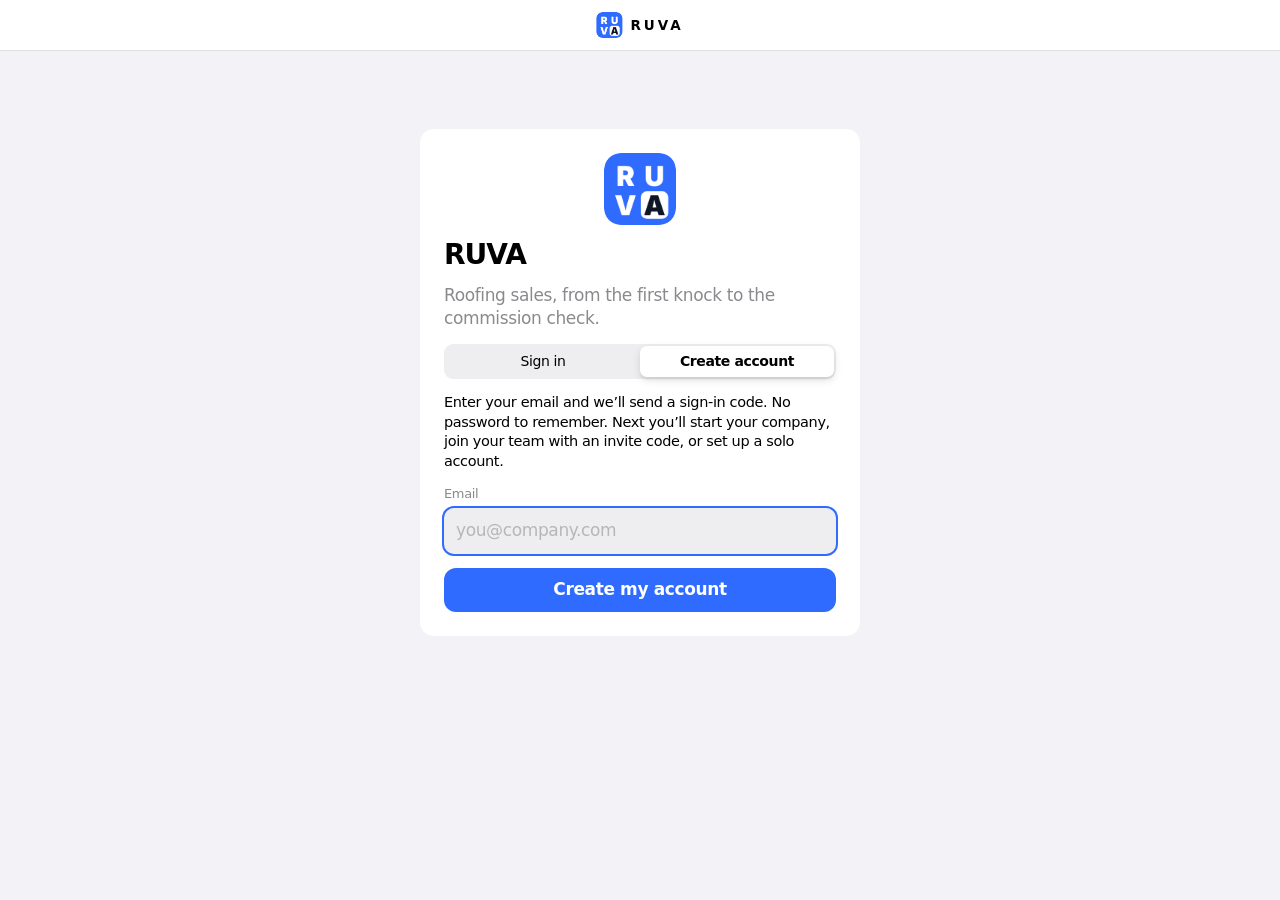
==== index.html @ 7a7e4ba6 "Leads: fade other letters (built from ruva db255f3) Co-Authored-By: Claude Opus 5.5 <noreply@anthrop" ====
<!doctype html>
<html lang="en">
<head>
<meta charset="utf-8">
<meta name="viewport" content="width=device-width,initial-scale=1,viewport-fit=cover">
<title>RUVA</title>
<meta name="theme-color" content="#FFFFFF" media="(prefers-color-scheme: light)">
<meta name="theme-color" content="#141922" media="(prefers-color-scheme: dark)">
<meta name="apple-mobile-web-app-capable" content="yes">
<meta name="mobile-web-app-capable" content="yes">
<meta name="apple-mobile-web-app-status-bar-style" content="black-translucent">
<meta name="apple-mobile-web-app-title" content="RUVA">
<script>if(navigator.standalone||matchMedia('(display-mode: standalone)').matches)document.documentElement.setAttribute('data-standalone','')</script>
<link rel="manifest" href="manifest.webmanifest">
<link rel="apple-touch-icon" href="[data-uri]">
<link rel="icon" type="image/png" href="[data-uri]">
<style>/* required styles */

.leaflet-pane,
.leaflet-tile,
.leaflet-marker-icon,
.leaflet-marker-shadow,
.leaflet-tile-container,
.leaflet-pane > svg,
.leaflet-pane > canvas,
.leaflet-zoom-box,
.leaflet-image-layer,
.leaflet-layer {
	position: absolute;
	left: 0;
	top: 0;
	}
.leaflet-container {
	overflow: hidden;
	}
.leaflet-tile,
.leaflet-marker-icon,
.leaflet-marker-shadow {
	-webkit-user-select: none;
	   -moz-user-select: none;
	        user-select: none;
	  -webkit-user-drag: none;
	}
/* Prevents IE11 from highlighting tiles in blue */
.leaflet-tile::selection {
	background: transparent;
}
/* Safari renders non-retina tile on retina better with this, but Chrome is worse */
.leaflet-safari .leaflet-tile {
	image-rendering: -webkit-optimize-contrast;
	}
/* hack that prevents hw layers "stretching" when loading new tiles */
.leaflet-safari .leaflet-tile-container {
	width: 1600px;
	height: 1600px;
	-webkit-transform-origin: 0 0;
	}
.leaflet-marker-icon,
.leaflet-marker-shadow {
	display: block;
	}
/* .leaflet-container svg: reset svg max-width decleration shipped in Joomla! (joomla.org) 3.x */
/* .leaflet-container img: map is broken in FF if you have max-width: 100% on tiles */
.leaflet-container .leaflet-overlay-pane svg {
	max-width: none !important;
	max-height: none !important;
	}
.leaflet-container .leaflet-marker-pane img,
.leaflet-container .leaflet-shadow-pane img,
.leaflet-container .leaflet-tile-pane img,
.leaflet-container img.leaflet-image-layer,
.leaflet-container .leaflet-tile {
	max-width: none !important;
	max-height: none !important;
	width: auto;
	padding: 0;
	}

.leaflet-container img.leaflet-tile {
	/* See: https://bugs.chromium.org/p/chromium/issues/detail?id=600120 */
	mix-blend-mode: plus-lighter;
}

.leaflet-container.leaflet-touch-zoom {
	-ms-touch-action: pan-x pan-y;
	touch-action: pan-x pan-y;
	}
.leaflet-container.leaflet-touch-drag {
	-ms-touch-action: pinch-zoom;
	/* Fallback for FF which doesn't support pinch-zoom */
	touch-action: none;
	touch-action: pinch-zoom;
}
.leaflet-container.leaflet-touch-drag.leaflet-touch-zoom {
	-ms-touch-action: none;
	touch-action: none;
}
.leaflet-container {
	-webkit-tap-highlight-color: transparent;
}
.leaflet-container a {
	-webkit-tap-highlight-color: rgba(51, 181, 229, 0.4);
}
.leaflet-tile {
	filter: inherit;
	visibility: hidden;
	}
.leaflet-tile-loaded {
	visibility: inherit;
	}
.leaflet-zoom-box {
	width: 0;
	height: 0;
	-moz-box-sizing: border-box;
	     box-sizing: border-box;
	z-index: 800;
	}
/* workaround for https://bugzilla.mozilla.org/show_bug.cgi?id=888319 */
.leaflet-overlay-pane svg {
	-moz-user-select: none;
	}

.leaflet-pane         { z-index: 400; }

.leaflet-tile-pane    { z-index: 200; }
.leaflet-overlay-pane { z-index: 400; }
.leaflet-shadow-pane  { z-index: 500; }
.leaflet-marker-pane  { z-index: 600; }
.leaflet-tooltip-pane   { z-index: 650; }
.leaflet-popup-pane   { z-index: 700; }

.leaflet-map-pane canvas { z-index: 100; }
.leaflet-map-pane svg    { z-index: 200; }

.leaflet-vml-shape {
	width: 1px;
	height: 1px;
	}
.lvml {
	behavior: url(#default#VML);
	display: inline-block;
	position: absolute;
	}


/* control positioning */

.leaflet-control {
	position: relative;
	z-index: 800;
	pointer-events: visiblePainted; /* IE 9-10 doesn't have auto */
	pointer-events: auto;
	}
.leaflet-top,
.leaflet-bottom {
	position: absolute;
	z-index: 1000;
	pointer-events: none;
	}
.leaflet-top {
	top: 0;
	}
.leaflet-right {
	right: 0;
	}
.leaflet-bottom {
	bottom: 0;
	}
.leaflet-left {
	left: 0;
	}
.leaflet-control {
	float: left;
	clear: both;
	}
.leaflet-right .leaflet-control {
	float: right;
	}
.leaflet-top .leaflet-control {
	margin-top: 10px;
	}
.leaflet-bottom .leaflet-control {
	margin-bottom: 10px;
	}
.leaflet-left .leaflet-control {
	margin-left: 10px;
	}
.leaflet-right .leaflet-control {
	margin-right: 10px;
	}


/* zoom and fade animations */

.leaflet-fade-anim .leaflet-popup {
	opacity: 0;
	-webkit-transition: opacity 0.2s linear;
	   -moz-transition: opacity 0.2s linear;
	        transition: opacity 0.2s linear;
	}
.leaflet-fade-anim .leaflet-map-pane .leaflet-popup {
	opacity: 1;
	}
.leaflet-zoom-animated {
	-webkit-transform-origin: 0 0;
	    -ms-transform-origin: 0 0;
	        transform-origin: 0 0;
	}
svg.leaflet-zoom-animated {
	will-change: transform;
}

.leaflet-zoom-anim .leaflet-zoom-animated {
	-webkit-transition: -webkit-transform 0.25s cubic-bezier(0,0,0.25,1);
	   -moz-transition:    -moz-transform 0.25s cubic-bezier(0,0,0.25,1);
	        transition:         transform 0.25s cubic-bezier(0,0,0.25,1);
	}
.leaflet-zoom-anim .leaflet-tile,
.leaflet-pan-anim .leaflet-tile {
	-webkit-transition: none;
	   -moz-transition: none;
	        transition: none;
	}

.leaflet-zoom-anim .leaflet-zoom-hide {
	visibility: hidden;
	}


/* cursors */

.leaflet-interactive {
	cursor: pointer;
	}
.leaflet-grab {
	cursor: -webkit-grab;
	cursor:    -moz-grab;
	cursor:         grab;
	}
.leaflet-crosshair,
.leaflet-crosshair .leaflet-interactive {
	cursor: crosshair;
	}
.leaflet-popup-pane,
.leaflet-control {
	cursor: auto;
	}
.leaflet-dragging .leaflet-grab,
.leaflet-dragging .leaflet-grab .leaflet-interactive,
.leaflet-dragging .leaflet-marker-draggable {
	cursor: move;
	cursor: -webkit-grabbing;
	cursor:    -moz-grabbing;
	cursor:         grabbing;
	}

/* marker & overlays interactivity */
.leaflet-marker-icon,
.leaflet-marker-shadow,
.leaflet-image-layer,
.leaflet-pane > svg path,
.leaflet-tile-container {
	pointer-events: none;
	}

.leaflet-marker-icon.leaflet-interactive,
.leaflet-image-layer.leaflet-interactive,
.leaflet-pane > svg path.leaflet-interactive,
svg.leaflet-image-layer.leaflet-interactive path {
	pointer-events: visiblePainted; /* IE 9-10 doesn't have auto */
	pointer-events: auto;
	}

/* visual tweaks */

.leaflet-container {
	background: #ddd;
	outline-offset: 1px;
	}
.leaflet-container a {
	color: #0078A8;
	}
.leaflet-zoom-box {
	border: 2px dotted #38f;
	background: rgba(255,255,255,0.5);
	}


/* general typography */
.leaflet-container {
	font-family: "Helvetica Neue", Arial, Helvetica, sans-serif;
	font-size: 12px;
	font-size: 0.75rem;
	line-height: 1.5;
	}


/* general toolbar styles */

.leaflet-bar {
	box-shadow: 0 1px 5px rgba(0,0,0,0.65);
	border-radius: 4px;
	}
.leaflet-bar a {
	background-color: #fff;
	border-bottom: 1px solid #ccc;
	width: 26px;
	height: 26px;
	line-height: 26px;
	display: block;
	text-align: center;
	text-decoration: none;
	color: black;
	}
.leaflet-bar a,
.leaflet-control-layers-toggle {
	background-position: 50% 50%;
	background-repeat: no-repeat;
	display: block;
	}
.leaflet-bar a:hover,
.leaflet-bar a:focus {
	background-color: #f4f4f4;
	}
.leaflet-bar a:first-child {
	border-top-left-radius: 4px;
	border-top-right-radius: 4px;
	}
.leaflet-bar a:last-child {
	border-bottom-left-radius: 4px;
	border-bottom-right-radius: 4px;
	border-bottom: none;
	}
.leaflet-bar a.leaflet-disabled {
	cursor: default;
	background-color: #f4f4f4;
	color: #bbb;
	}

.leaflet-touch .leaflet-bar a {
	width: 30px;
	height: 30px;
	line-height: 30px;
	}
.leaflet-touch .leaflet-bar a:first-child {
	border-top-left-radius: 2px;
	border-top-right-radius: 2px;
	}
.leaflet-touch .leaflet-bar a:last-child {
	border-bottom-left-radius: 2px;
	border-bottom-right-radius: 2px;
	}

/* zoom control */

.leaflet-control-zoom-in,
.leaflet-control-zoom-out {
	font: bold 18px 'Lucida Console', Monaco, monospace;
	text-indent: 1px;
	}

.leaflet-touch .leaflet-control-zoom-in, .leaflet-touch .leaflet-control-zoom-out  {
	font-size: 22px;
	}


/* layers control */

.leaflet-control-layers {
	box-shadow: 0 1px 5px rgba(0,0,0,0.4);
	background: #fff;
	border-radius: 5px;
	}
.leaflet-control-layers-toggle {
	background-image: url(images/layers.png);
	width: 36px;
	height: 36px;
	}
.leaflet-retina .leaflet-control-layers-toggle {
	background-image: url(images/layers-2x.png);
	background-size: 26px 26px;
	}
.leaflet-touch .leaflet-control-layers-toggle {
	width: 44px;
	height: 44px;
	}
.leaflet-control-layers .leaflet-control-layers-list,
.leaflet-control-layers-expanded .leaflet-control-layers-toggle {
	display: none;
	}
.leaflet-control-layers-expanded .leaflet-control-layers-list {
	display: block;
	position: relative;
	}
.leaflet-control-layers-expanded {
	padding: 6px 10px 6px 6px;
	color: #333;
	background: #fff;
	}
.leaflet-control-layers-scrollbar {
	overflow-y: scroll;
	overflow-x: hidden;
	padding-right: 5px;
	}
.leaflet-control-layers-selector {
	margin-top: 2px;
	position: relative;
	top: 1px;
	}
.leaflet-control-layers label {
	display: block;
	font-size: 13px;
	font-size: 1.08333em;
	}
.leaflet-control-layers-separator {
	height: 0;
	border-top: 1px solid #ddd;
	margin: 5px -10px 5px -6px;
	}

/* Default icon URLs */
.leaflet-default-icon-path { /* used only in path-guessing heuristic, see L.Icon.Default */
	background-image: url(images/marker-icon.png);
	}


/* attribution and scale controls */

.leaflet-container .leaflet-control-attribution {
	background: #fff;
	background: rgba(255, 255, 255, 0.8);
	margin: 0;
	}
.leaflet-control-attribution,
.leaflet-control-scale-line {
	padding: 0 5px;
	color: #333;
	line-height: 1.4;
	}
.leaflet-control-attribution a {
	text-decoration: none;
	}
.leaflet-control-attribution a:hover,
.leaflet-control-attribution a:focus {
	text-decoration: underline;
	}
.leaflet-attribution-flag {
	display: inline !important;
	vertical-align: baseline !important;
	width: 1em;
	height: 0.6669em;
	}
.leaflet-left .leaflet-control-scale {
	margin-left: 5px;
	}
.leaflet-bottom .leaflet-control-scale {
	margin-bottom: 5px;
	}
.leaflet-control-scale-line {
	border: 2px solid #777;
	border-top: none;
	line-height: 1.1;
	padding: 2px 5px 1px;
	white-space: nowrap;
	-moz-box-sizing: border-box;
	     box-sizing: border-box;
	background: rgba(255, 255, 255, 0.8);
	text-shadow: 1px 1px #fff;
	}
.leaflet-control-scale-line:not(:first-child) {
	border-top: 2px solid #777;
	border-bottom: none;
	margin-top: -2px;
	}
.leaflet-control-scale-line:not(:first-child):not(:last-child) {
	border-bottom: 2px solid #777;
	}

.leaflet-touch .leaflet-control-attribution,
.leaflet-touch .leaflet-control-layers,
.leaflet-touch .leaflet-bar {
	box-shadow: none;
	}
.leaflet-touch .leaflet-control-layers,
.leaflet-touch .leaflet-bar {
	border: 2px solid rgba(0,0,0,0.2);
	background-clip: padding-box;
	}


/* popup */

.leaflet-popup {
	position: absolute;
	text-align: center;
	margin-bottom: 20px;
	}
.leaflet-popup-content-wrapper {
	padding: 1px;
	text-align: left;
	border-radius: 12px;
	}
.leaflet-popup-content {
	margin: 13px 24px 13px 20px;
	line-height: 1.3;
	font-size: 13px;
	font-size: 1.08333em;
	min-height: 1px;
	}
.leaflet-popup-content p {
	margin: 17px 0;
	margin: 1.3em 0;
	}
.leaflet-popup-tip-container {
	width: 40px;
	height: 20px;
	position: absolute;
	left: 50%;
	margin-top: -1px;
	margin-left: -20px;
	overflow: hidden;
	pointer-events: none;
	}
.leaflet-popup-tip {
	width: 17px;
	height: 17px;
	padding: 1px;

	margin: -10px auto 0;
	pointer-events: auto;

	-webkit-transform: rotate(45deg);
	   -moz-transform: rotate(45deg);
	    -ms-transform: rotate(45deg);
	        transform: rotate(45deg);
	}
.leaflet-popup-content-wrapper,
.leaflet-popup-tip {
	background: white;
	color: #333;
	box-shadow: 0 3px 14px rgba(0,0,0,0.4);
	}
.leaflet-container a.leaflet-popup-close-button {
	position: absolute;
	top: 0;
	right: 0;
	border: none;
	text-align: center;
	width: 24px;
	height: 24px;
	font: 16px/24px Tahoma, Verdana, sans-serif;
	color: #757575;
	text-decoration: none;
	background: transparent;
	}
.leaflet-container a.leaflet-popup-close-button:hover,
.leaflet-container a.leaflet-popup-close-button:focus {
	color: #585858;
	}
.leaflet-popup-scrolled {
	overflow: auto;
	}

.leaflet-oldie .leaflet-popup-content-wrapper {
	-ms-zoom: 1;
	}
.leaflet-oldie .leaflet-popup-tip {
	width: 24px;
	margin: 0 auto;

	-ms-filter: "progid:DXImageTransform.Microsoft.Matrix(M11=0.70710678, M12=0.70710678, M21=-0.70710678, M22=0.70710678)";
	filter: progid:DXImageTransform.Microsoft.Matrix(M11=0.70710678, M12=0.70710678, M21=-0.70710678, M22=0.70710678);
	}

.leaflet-oldie .leaflet-control-zoom,
.leaflet-oldie .leaflet-control-layers,
.leaflet-oldie .leaflet-popup-content-wrapper,
.leaflet-oldie .leaflet-popup-tip {
	border: 1px solid #999;
	}


/* div icon */

.leaflet-div-icon {
	background: #fff;
	border: 1px solid #666;
	}


/* Tooltip */
/* Base styles for the element that has a tooltip */
.leaflet-tooltip {
	position: absolute;
	padding: 6px;
	background-color: #fff;
	border: 1px solid #fff;
	border-radius: 3px;
	color: #222;
	white-space: nowrap;
	-webkit-user-select: none;
	-moz-user-select: none;
	-ms-user-select: none;
	user-select: none;
	pointer-events: none;
	box-shadow: 0 1px 3px rgba(0,0,0,0.4);
	}
.leaflet-tooltip.leaflet-interactive {
	cursor: pointer;
	pointer-events: auto;
	}
.leaflet-tooltip-top:before,
.leaflet-tooltip-bottom:before,
.leaflet-tooltip-left:before,
.leaflet-tooltip-right:before {
	position: absolute;
	pointer-events: none;
	border: 6px solid transparent;
	background: transparent;
	content: "";
	}

/* Directions */

.leaflet-tooltip-bottom {
	margin-top: 6px;
}
.leaflet-tooltip-top {
	margin-top: -6px;
}
.leaflet-tooltip-bottom:before,
.leaflet-tooltip-top:before {
	left: 50%;
	margin-left: -6px;
	}
.leaflet-tooltip-top:before {
	bottom: 0;
	margin-bottom: -12px;
	border-top-color: #fff;
	}
.leaflet-tooltip-bottom:before {
	top: 0;
	margin-top: -12px;
	margin-left: -6px;
	border-bottom-color: #fff;
	}
.leaflet-tooltip-left {
	margin-left: -6px;
}
.leaflet-tooltip-right {
	margin-left: 6px;
}
.leaflet-tooltip-left:before,
.leaflet-tooltip-right:before {
	top: 50%;
	margin-top: -6px;
	}
.leaflet-tooltip-left:before {
	right: 0;
	margin-right: -12px;
	border-left-color: #fff;
	}
.leaflet-tooltip-right:before {
	left: 0;
	margin-left: -12px;
	border-right-color: #fff;
	}

/* Printing */

@media print {
	/* Prevent printers from removing background-images of controls. */
	.leaflet-control {
		-webkit-print-color-adjust: exact;
		print-color-adjust: exact;
		}
	}
</style>
<style>
:root{padding-top:env(safe-area-inset-top,0px);padding-bottom:env(safe-area-inset-bottom,0px);color-scheme:light}
body{margin:0}img{max-width:100%}[hidden]{display:none!important}

/* Layout: one-screen field app — frosted sticky header, scrolling view, floating tab bar, full-screen lead sheet.
   Soft elevated cards on a cool neutral ground; one ember accent; status hues used as tints, solid only when selected. */
:root{
  --bg:#F3F4F7; --surface:#FFFFFF; --sunk:#ECEEF2; --field:#F1F3F6; --ink:#0E1420; --muted:#6B7385; --line:#E4E7EC;
  --accent:#2F6BFF; --accent2:#5AA0FF; --accent-ink:#FFFFFF; --danger:#E5372B; --ok:#12A150;
  --s-nothome:#8E97A8; --s-noint:#E5372B; --s-follow:#E58A00; --s-sched:#2F6BFF; --s-insp:#8B5CF6;
  --s-claim:#0EA5B7; --s-sold:#12A150; --s-nodmg:#5B6B82; --s-beback:#DB2777; --s-cancel:#8F1D1D; --s-fin:#B7791F;
  --glass:rgba(255,255,255,.78); --land:#E7ECE6; --land-dot:#CFD8CC; --road:#FFFFFF; --road-case:#CCD3DB; --road-mid:#E3C25B; --shadow:0 1px 2px rgba(14,20,32,.04),0 6px 20px rgba(14,20,32,.06);
  --shadow-lg:0 10px 30px rgba(14,20,32,.14); --hair:rgba(14,20,32,.06);
  --f-disp:"Plus Jakarta Sans",system-ui,-apple-system,"Segoe UI",sans-serif;
  --f-body:"Plus Jakarta Sans",system-ui,-apple-system,"Segoe UI",sans-serif;
  --r:18px; --nav-h:64px;
}
@media (prefers-color-scheme:dark){:root:not([data-theme="light"]){
  --bg:#0A0D12; --surface:#141922; --sunk:#1B212C; --field:#1B212C; --ink:#EEF1F6; --muted:#8C95A6; --line:#232A36;
  --accent:#4D84FF; --accent2:#7AB2FF; --accent-ink:#FFFFFF; --danger:#FF5A4E; --ok:#2FCB72;
  --s-nothome:#7E8899; --s-noint:#FF5A4E; --s-follow:#FFA41C; --s-sched:#5B8CFF; --s-insp:#A78BFA;
  --s-claim:#22C3D6; --s-sold:#2FCB72; --s-nodmg:#8A9BB3; --s-beback:#F472B6; --s-cancel:#C2414B; --s-fin:#E0A63A;
  --glass:rgba(20,25,34,.72); --land:#10151B; --land-dot:#1E2630; --road:#2A3340; --road-case:#0A0D11; --road-mid:#6B5A2A; --shadow:0 0 0 1px rgba(255,255,255,.05); --shadow-lg:0 12px 34px rgba(0,0,0,.55); --hair:rgba(255,255,255,.07); color-scheme:dark}}
:root[data-theme="dark"]{
  --bg:#0A0D12; --surface:#141922; --sunk:#1B212C; --field:#1B212C; --ink:#EEF1F6; --muted:#8C95A6; --line:#232A36;
  --accent:#4D84FF; --accent2:#7AB2FF; --accent-ink:#FFFFFF; --danger:#FF5A4E; --ok:#2FCB72;
  --s-nothome:#7E8899; --s-noint:#FF5A4E; --s-follow:#FFA41C; --s-sched:#5B8CFF; --s-insp:#A78BFA;
  --s-claim:#22C3D6; --s-sold:#2FCB72; --s-nodmg:#8A9BB3; --s-beback:#F472B6; --s-cancel:#C2414B; --s-fin:#E0A63A;
  --glass:rgba(20,25,34,.72); --land:#10151B; --land-dot:#1E2630; --road:#2A3340; --road-case:#0A0D11; --road-mid:#6B5A2A; --shadow:0 0 0 1px rgba(255,255,255,.05); --shadow-lg:0 12px 34px rgba(0,0,0,.55); --hair:rgba(255,255,255,.07); color-scheme:dark}
html,body{height:100%}
body{background:var(--bg);color:var(--ink);font-family:var(--f-body);font-size:15.5px;line-height:1.45;-webkit-text-size-adjust:100%;-webkit-font-smoothing:antialiased;letter-spacing:-.005em}
body::before{content:"";position:fixed;inset:0 0 auto;height:env(safe-area-inset-top,0px);z-index:10;background:var(--glass);-webkit-backdrop-filter:blur(20px);backdrop-filter:blur(20px)}
*{box-sizing:border-box;-webkit-tap-highlight-color:transparent}
button,input,select,textarea{font:inherit;color:inherit;letter-spacing:inherit}
button{cursor:pointer}
button:active{transform:scale(.97)}
:focus-visible{outline:2.5px solid var(--accent);outline-offset:2px}
h1,h2,h3{font-family:var(--f-disp);font-weight:800;letter-spacing:-.025em;margin:0;text-wrap:balance}
.num{font-variant-numeric:tabular-nums}
.gut{padding-left:max(16px,env(safe-area-inset-left,0px));padding-right:max(16px,env(safe-area-inset-right,0px))}

/* header */
.top{position:sticky;top:env(safe-area-inset-top,0px);z-index:5;background:var(--glass);-webkit-backdrop-filter:saturate(180%) blur(20px);backdrop-filter:saturate(180%) blur(20px);border-bottom:1px solid var(--hair)}
.top-in{display:flex;align-items:center;gap:12px;padding-block:10px;max-width:760px;margin:0 auto}
.brand{font-family:var(--f-disp);font-size:19px;font-weight:800;letter-spacing:-.03em;display:flex;align-items:center;gap:9px}
.brand svg{flex:none;width:30px;height:30px;padding:6px;border-radius:9px;background:linear-gradient(135deg,var(--accent),var(--accent2));color:#fff}
.brand svg path:first-child{stroke:#fff}
.sync{margin-left:auto;font-size:12px;font-weight:600;color:var(--muted);display:flex;align-items:center;gap:6px;white-space:nowrap;background:var(--sunk);padding:5px 10px;border-radius:20px}
.dot{width:7px;height:7px;border-radius:50%;background:var(--ok);box-shadow:0 0 0 3px color-mix(in srgb,var(--ok) 22%,transparent)}
.dot.warn{background:var(--s-follow);box-shadow:0 0 0 3px color-mix(in srgb,var(--s-follow) 22%,transparent)} .dot.off{background:var(--muted);box-shadow:none}
.iconbtn{border:0;background:transparent;padding:8px;border-radius:12px;display:grid;place-items:center;color:var(--ink)}
.iconbtn:hover{background:var(--sunk)}

main{padding-block:18px calc(var(--nav-h) + 110px + env(safe-area-inset-bottom,0px));max-width:760px;margin:0 auto}

/* floating tab bar */
.nav{position:fixed;left:0;right:0;bottom:0;z-index:6;pointer-events:none;
  padding:0 max(14px,env(safe-area-inset-right,0px)) calc(10px + env(safe-area-inset-bottom,0px)) max(14px,env(safe-area-inset-left,0px))}
.nav-in{pointer-events:auto;display:grid;grid-template-columns:repeat(4,1fr);max-width:520px;margin:0 auto;height:var(--nav-h);
  background:var(--glass);-webkit-backdrop-filter:saturate(180%) blur(24px);backdrop-filter:saturate(180%) blur(24px);
  border-radius:24px;box-shadow:var(--shadow-lg),inset 0 0 0 1px var(--hair);padding:6px}
.nav button{border:0;background:none;display:flex;flex-direction:column;align-items:center;justify-content:center;gap:2px;font-size:11px;font-weight:700;color:var(--muted);border-radius:18px;transition:background .15s,color .15s}
.nav button[aria-current="page"]{color:var(--accent);background:color-mix(in srgb,var(--accent) 12%,transparent)}
.nav svg{width:22px;height:22px}
.fab{position:fixed;z-index:6;right:max(18px,calc(env(safe-area-inset-right,0px) + 18px));bottom:calc(var(--nav-h) + 26px + env(safe-area-inset-bottom,0px));
  background:linear-gradient(135deg,var(--accent),var(--accent2));color:#fff;border:0;border-radius:20px;padding:15px 20px 15px 17px;font-family:var(--f-disp);font-size:16px;font-weight:800;letter-spacing:-.01em;
  display:flex;align-items:center;gap:8px;box-shadow:0 10px 24px color-mix(in srgb,var(--accent) 45%,transparent)}

/* common */
.stack{display:flex;flex-direction:column;gap:16px}
.sec-h{display:flex;align-items:baseline;justify-content:space-between;gap:8px;margin:4px 2px 10px}
.sec-h h2{font-size:19px}
.label{font-size:11.5px;text-transform:uppercase;letter-spacing:.07em;color:var(--muted);font-weight:700}
.muted{color:var(--muted)}
.card{background:var(--surface);border-radius:var(--r);box-shadow:var(--shadow)}
.pad{padding:16px}
.row{display:flex;align-items:center;gap:10px;min-width:0}
.grow{flex:1;min-width:0}
.trunc{overflow:hidden;text-overflow:ellipsis;white-space:nowrap}
.btn{border:0;background:var(--sunk);border-radius:12px;padding:10px 15px;font-weight:700;font-size:14.5px;display:inline-flex;align-items:center;gap:7px;justify-content:center;text-decoration:none;color:var(--ink);min-height:44px;transition:background .15s}
.btn:hover{background:color-mix(in srgb,var(--sunk) 80%,var(--ink) 8%)}
.btn.pri{background:linear-gradient(135deg,var(--accent),var(--accent2));color:#fff;box-shadow:0 4px 14px color-mix(in srgb,var(--accent) 30%,transparent)}
.btn.dng{color:var(--danger);background:color-mix(in srgb,var(--danger) 10%,transparent)}
.btn.sm{padding:7px 12px;min-height:36px;font-size:13.5px;border-radius:10px}
.btns{display:flex;flex-wrap:wrap;gap:8px}
.empty{padding:28px 20px;text-align:center;color:var(--muted)}
.empty strong{display:block;color:var(--ink);font-family:var(--f-disp);font-size:18px;font-weight:800;letter-spacing:-.02em;margin-bottom:6px}

/* status */
.pill{display:inline-flex;align-items:center;gap:6px;font-size:12px;font-weight:700;padding:3px 9px;border-radius:20px;white-space:nowrap;color:var(--c);background:color-mix(in srgb,var(--c) 15%,transparent)}
.pill.hollow{color:var(--muted)}
.chips{display:flex;flex-wrap:wrap;gap:7px}
.chip{border:0;background:color-mix(in srgb,var(--c,var(--muted)) 11%,var(--surface));color:var(--ink);border-radius:12px;padding:8px 12px;font-weight:700;font-size:13.5px;min-height:38px;display:inline-flex;align-items:center;gap:7px;transition:background .15s,color .15s}
.chip .sw{width:8px;height:8px;border-radius:50%;background:var(--c)}
.chip[aria-pressed="true"]{background:var(--c);color:#fff;box-shadow:0 4px 12px color-mix(in srgb,var(--c) 35%,transparent)}
.chip[aria-pressed="true"] .sw{background:#fff}
.chip.plain{--c:var(--muted);background:var(--sunk)}
.chip.plain[aria-pressed="true"]{background:var(--ink);color:var(--surface);box-shadow:none}

/* lists */
.list{display:flex;flex-direction:column;overflow:hidden}
.li{display:flex;align-items:center;gap:12px;padding:13px 16px;background:none;border:0;text-align:left;width:100%;position:relative}
.li+.li::before{content:"";position:absolute;top:0;left:32px;right:0;height:1px;background:var(--line)}
.li:hover{background:color-mix(in srgb,var(--sunk) 60%,transparent)}
.li:active{transform:none}
.li .stripe{width:10px;height:10px;border-radius:50%;background:var(--c);flex:none;box-shadow:0 0 0 4px color-mix(in srgb,var(--c) 16%,transparent);align-self:center}
.li .t1{font-weight:700;letter-spacing:-.01em}
.li .t2{font-size:13px;color:var(--muted)}
.when{font-size:12.5px;font-weight:700;text-align:right;white-space:nowrap;color:var(--muted);background:var(--sunk);padding:4px 9px;border-radius:9px}
.when.late{color:var(--danger);background:color-mix(in srgb,var(--danger) 12%,transparent)}

/* today */
.kpis{display:grid;grid-template-columns:repeat(3,1fr);gap:10px}
.kpi{padding:14px 14px 12px;display:flex;flex-direction:column;gap:6px}
.kpi b{display:block;font-family:var(--f-disp);font-size:28px;font-weight:800;letter-spacing:-.03em;line-height:1;font-variant-numeric:tabular-nums}
.kpi .label{font-size:10.5px}
.kpi.alert{background:color-mix(in srgb,var(--danger) 9%,var(--surface))}
.kpi.alert b{color:var(--danger)}
.dayhdr{padding:10px 16px 6px;font-size:12px;font-weight:700;color:var(--muted);text-transform:uppercase;letter-spacing:.06em}
.dayhdr+.li::before{display:none}

/* streets */
.street h3{font-size:18px}
.bar{display:flex;gap:3px;height:6px;margin:12px 0 12px}
.bar span{background:var(--c);border-radius:4px}
.houses{display:flex;flex-wrap:wrap;gap:7px}
.house{min-width:54px;padding:8px 9px;border-radius:11px;border:0;font-weight:800;font-size:13.5px;font-variant-numeric:tabular-nums;background:var(--c);color:#fff;box-shadow:0 3px 8px color-mix(in srgb,var(--c) 30%,transparent)}
.house.hollow{background:color-mix(in srgb,var(--c) 14%,var(--surface));color:var(--muted);box-shadow:none}
.addhouse{display:flex;gap:8px;margin-top:12px}
.addhouse input{width:110px}

/* forms */
.field{display:flex;flex-direction:column;gap:5px;min-width:0}
.field>span{font-size:12px;font-weight:700;color:var(--muted)}
input[type=text],input[type=tel],input[type=email],input[type=number],input[type=date],input[type=datetime-local],input[type=search],select,textarea{
  width:100%;border:1.5px solid transparent;background:var(--field);border-radius:12px;padding:10px 12px;min-height:46px;font-size:16px;font-weight:500;transition:border-color .15s,background .15s}
input::placeholder,textarea::placeholder{color:var(--muted);opacity:.55;font-weight:500}
input:focus,select:focus,textarea:focus{outline:none;border-color:var(--accent);background:var(--surface)}
input[disabled]{opacity:.6}
textarea{min-height:88px;resize:vertical}
input[type=search]{border-radius:14px;padding-left:14px}
/* iOS date pickers: stop them from stretching past their column and keep text left-aligned */
.grid2{grid-template-columns:minmax(0,1fr) minmax(0,1fr)}
input[type=date],input[type=datetime-local]{-webkit-appearance:none;appearance:none;display:block;box-sizing:border-box;min-width:0;max-width:100%;height:46px;line-height:22px;text-align:left;color:var(--ink)}
input[type=date]::-webkit-date-and-time-value,input[type=datetime-local]::-webkit-date-and-time-value{text-align:left;margin:0;min-height:22px}
input[type=date]::-webkit-calendar-picker-indicator,input[type=datetime-local]::-webkit-calendar-picker-indicator{opacity:.55}
.grid2{display:grid;grid-template-columns:1fr 1fr;gap:10px}
.grid3{display:grid;grid-template-columns:repeat(3,1fr);gap:10px}
@media (max-width:430px){.grid3{grid-template-columns:1fr 1fr}}
.search{display:flex;gap:8px}

/* sheet */
.sheet{position:fixed;inset:0;z-index:20;background:var(--bg);overflow-y:auto;-webkit-overflow-scrolling:touch;
  padding-bottom:calc(30px + env(safe-area-inset-bottom,0px))}
.sheet-top{position:sticky;top:0;z-index:2;padding-top:env(safe-area-inset-top,0px);background:var(--glass);-webkit-backdrop-filter:saturate(180%) blur(20px);backdrop-filter:saturate(180%) blur(20px);border-bottom:1px solid var(--hair)}
.sheet-top .row{padding-block:8px}
.sheet-body{max-width:760px;margin:0 auto;padding-block:18px}
.sheet h1{font-size:28px;line-height:1.1}
.sect{background:var(--surface);border-radius:var(--r);box-shadow:var(--shadow);overflow:hidden}
.sect>summary{list-style:none;padding:15px 16px;display:flex;align-items:center;gap:10px;cursor:pointer}
.sect>summary::-webkit-details-marker{display:none}
.sect>summary h2{font-size:16.5px;font-weight:800}
.sect>summary .chev{margin-left:auto;transition:transform .2s;color:var(--muted);background:var(--sunk);border-radius:8px;padding:3px;width:24px;height:24px}
.sect[open]>summary .chev{transform:rotate(180deg)}
.sect-in{padding:0 16px 16px;display:flex;flex-direction:column;gap:12px}
.qa{display:grid;grid-template-columns:repeat(4,1fr);gap:8px}
.qa a,.qa button{flex-direction:column;gap:5px;font-size:12.5px;padding:12px 4px;min-height:68px;background:var(--surface);box-shadow:var(--shadow);border-radius:16px}
.qa a svg{color:var(--accent)}
.phone-line{display:flex;align-items:center;gap:8px;font-variant-numeric:tabular-nums}

/* photos */
.ph-group+.ph-group{margin-top:8px}
.ph-grid{display:grid;grid-template-columns:repeat(auto-fill,minmax(100px,1fr));gap:6px}
.ph{position:relative;aspect-ratio:1;border-radius:12px;overflow:hidden;background:var(--sunk);border:0;padding:0;max-width:100%}
.ph img{width:100%;height:100%;object-fit:cover;display:block}
.ph .tag{position:absolute;left:5px;bottom:5px;font-size:10.5px;font-weight:700;background:rgba(10,13,18,.6);-webkit-backdrop-filter:blur(8px);backdrop-filter:blur(8px);color:#fff;padding:3px 7px;border-radius:7px}
.ph .q{position:absolute;right:5px;top:5px;font-size:10px;font-weight:800;background:var(--s-follow);color:#fff;padding:2px 6px;border-radius:6px}
.ph .nrep{position:absolute;right:5px;bottom:5px;font-size:10px;background:rgba(10,13,18,.6);color:#fff;padding:2px 6px;border-radius:6px}
.cam{display:grid;grid-template-columns:1fr 1fr;gap:8px}
.cam label{position:relative;min-height:50px}
.cam input{position:absolute;inset:0;opacity:0;width:100%;cursor:pointer}

/* annotate */
.ann{position:fixed;inset:0;z-index:30;background:#05070A;color:#fff;display:flex;flex-direction:column;
  padding-top:env(safe-area-inset-top,0px);padding-bottom:env(safe-area-inset-bottom,0px)}
.ann-top{display:flex;align-items:center;gap:8px;padding:8px max(12px,env(safe-area-inset-left,0px)) 8px max(12px,env(safe-area-inset-right,0px))}
.ann-top .iconbtn{color:#fff;background:rgba(255,255,255,.08)}
.ann-stage{flex:1;min-height:0;display:grid;place-items:center;overflow:hidden;padding:6px}
.ann-wrap{position:relative;max-width:100%;max-height:100%;touch-action:manipulation}
.ann-wrap img{display:block;max-width:100%;max-height:calc(100vh - 340px);user-select:none;-webkit-user-drag:none;border-radius:10px}
.mark{position:absolute;width:9%;aspect-ratio:1;transform:translate(-50%,-50%);border-radius:50%;border:3px solid var(--mc);box-shadow:0 0 0 1.5px rgba(0,0,0,.6);pointer-events:none}
.mark i{position:absolute;left:100%;top:-6px;margin-left:3px;font-style:normal;font-size:10.5px;font-weight:800;background:var(--mc);color:#fff;padding:1px 5px;border-radius:5px;white-space:nowrap}
.ann-tools{background:#0F1319;border-radius:22px 22px 0 0;padding:14px max(14px,env(safe-area-inset-left,0px)) 14px max(14px,env(safe-area-inset-right,0px));display:flex;flex-direction:column;gap:12px;max-height:46vh;overflow-y:auto}
.ann-tools select,.ann-tools input[type=text]{background:#1A2029;color:#fff}
.ann-tools .chip{background:#1A2029;color:#fff}
.ann-tools .chip[aria-pressed="true"]{background:var(--c)}
.ann-tools .chip.plain[aria-pressed="true"]{background:#fff;color:#0A0D12}
.ann-tools .muted{color:#8C95A6}
.ann-tools .btn{background:#1A2029;color:#fff}
.ann-tools .btn.dng{background:rgba(255,90,78,.14);color:#FF5A4E}
.ann-tools .btn.pri{background:linear-gradient(135deg,var(--accent),var(--accent2));color:#fff}

/* modal */
.modal{position:fixed;inset:0;z-index:40;background:rgba(5,8,12,.45);-webkit-backdrop-filter:blur(4px);backdrop-filter:blur(4px);display:flex;align-items:flex-end;justify-content:center}
.modal-card{background:var(--surface);width:100%;max-width:560px;border-radius:26px 26px 0 0;padding:10px max(18px,env(safe-area-inset-right,0px)) calc(20px + env(safe-area-inset-bottom,0px)) max(18px,env(safe-area-inset-left,0px));
  max-height:92vh;overflow-y:auto;display:flex;flex-direction:column;gap:14px;box-shadow:var(--shadow-lg)}
.modal-card::before{content:"";width:38px;height:5px;border-radius:3px;background:var(--line);align-self:center;margin-bottom:4px}
@media (min-width:600px){.modal{align-items:center}.modal-card{border-radius:26px}.modal-card::before{display:none}}
.modal-card h2{font-size:22px}

/* estimate */
.est-line{display:grid;grid-template-columns:1fr 70px 88px 34px;gap:6px;align-items:center}
.est-line input{min-height:42px;padding:8px 10px}
.est-tot{display:flex;justify-content:space-between;align-items:baseline;font-family:var(--f-disp);font-size:22px;font-weight:800;letter-spacing:-.02em;padding:12px 14px;background:var(--sunk);border-radius:14px}
.sig{width:100%;height:160px;border:0;border-radius:14px;background:#fff;box-shadow:inset 0 0 0 1.5px var(--line);touch-action:none;display:block}
.sig-img{background:#fff;border-radius:12px;max-height:120px;box-shadow:inset 0 0 0 1px var(--line)}

/* earnings */
.money-hero{padding:20px;background:linear-gradient(140deg,#1A1F2B,#0E1420);color:#fff;box-shadow:var(--shadow-lg);position:relative;overflow:hidden}
.money-hero::after{content:"";position:absolute;right:-60px;top:-60px;width:200px;height:200px;border-radius:50%;background:radial-gradient(circle,color-mix(in srgb,var(--accent) 55%,transparent),transparent 70%);opacity:.7}
.money-hero .label,.money-hero .muted{color:rgba(255,255,255,.62)}
.money-hero .big{font-family:var(--f-disp);font-size:46px;font-weight:800;letter-spacing:-.04em;line-height:1.05;margin-top:4px;font-variant-numeric:tabular-nums;position:relative}
.goalbar{height:8px;background:rgba(255,255,255,.12);border-radius:6px;overflow:hidden;margin-top:16px;position:relative}
.goalbar span{display:block;height:100%;background:linear-gradient(90deg,var(--accent),var(--accent2));border-radius:6px}
.money-hero .row{position:relative}
.funnel{display:flex;flex-direction:column;gap:10px}
.fn{display:grid;grid-template-columns:130px 1fr 40px;gap:10px;align-items:center;font-size:13.5px;font-weight:600}
.fn .track{height:10px;background:var(--sunk);border-radius:6px;overflow:hidden}
.fn .track span{display:block;height:100%;background:var(--c,var(--accent));border-radius:6px}
.fn b{text-align:right;font-variant-numeric:tabular-nums}
@media (max-width:430px){.fn{grid-template-columns:108px 1fr 36px}}
table.tbl{width:100%;border-collapse:collapse;font-size:13.5px}
.tbl th{text-align:left;font-size:11px;text-transform:uppercase;letter-spacing:.06em;color:var(--muted);font-weight:700;padding:10px 12px;border-bottom:1px solid var(--line)}
.tbl td{padding:11px 12px;border-bottom:1px solid var(--line);font-variant-numeric:tabular-nums}
.tbl tr:last-child td{border-bottom:0}
.tbl td.r,.tbl th.r{text-align:right}
.scroll-x{overflow-x:auto}

/* report */
.report-wrap{position:fixed;inset:0;z-index:35;background:var(--bg);overflow-y:auto;padding-bottom:calc(20px + env(safe-area-inset-bottom,0px))}
.paper{background:#fff;color:#1a1a1a;max-width:760px;margin:16px auto;padding:24px;border-radius:16px;box-shadow:var(--shadow-lg)}

.toast{position:fixed;left:50%;transform:translateX(-50%);bottom:calc(var(--nav-h) + 96px + env(safe-area-inset-bottom,0px));z-index:50;background:var(--ink);color:var(--surface);
  padding:11px 18px;border-radius:16px;font-weight:700;font-size:14px;max-width:calc(100% - 32px);text-align:center;box-shadow:var(--shadow-lg);animation:tin .2s ease-out}
@keyframes tin{from{transform:translate(-50%,8px);opacity:0}}
.banner{font-size:13.5px;padding:12px 14px;border-radius:14px;background:color-mix(in srgb,var(--s-sched) 9%,var(--surface));color:var(--ink)}
.ex{font-size:9.5px;font-weight:800;letter-spacing:.06em;color:var(--accent);background:color-mix(in srgb,var(--accent) 12%,transparent);border-radius:5px;padding:2px 5px;margin-left:7px;vertical-align:2px}

/* --- EARNED-style additions --- */
.nav-in{grid-template-columns:repeat(5,1fr);max-width:560px}
.nav button{font-size:10.5px}
.nb-wrap{position:relative;display:grid}
.nb{position:absolute;top:-5px;right:-9px;min-width:17px;height:17px;padding:0 4px;border-radius:9px;background:var(--danger);color:#fff;font-size:10.5px;font-weight:800;display:grid;place-items:center;font-variant-numeric:tabular-nums}
.linkbtn{border:0;background:none;color:var(--accent);font-weight:700;font-size:13.5px;padding:4px 0}
.streak{display:inline-flex;align-items:center;gap:5px;font-size:12.5px;font-weight:800;color:#E8590C;background:color-mix(in srgb,#FF8A3D 16%,transparent);padding:6px 10px;border-radius:20px;white-space:nowrap}
.live-strip{border:0;display:flex;align-items:center;gap:10px;padding:12px 16px;text-align:left;width:100%;color:var(--ink);font-size:14.5px}
.livedot{width:9px;height:9px;border-radius:50%;background:var(--ok);flex:none;animation:pulse 1.6s infinite}
@keyframes pulse{0%{box-shadow:0 0 0 0 color-mix(in srgb,var(--ok) 60%,transparent)}100%{box-shadow:0 0 0 10px transparent}}
.hero-split{display:grid;grid-template-columns:repeat(3,1fr);gap:8px;margin-top:16px;padding-top:14px;border-top:1px solid rgba(255,255,255,.1);position:relative}
.hero-split div{display:flex;flex-direction:column;gap:2px;font-size:12px}
.hero-split b{font-size:17px;font-weight:800;letter-spacing:-.02em;font-variant-numeric:tabular-nums}
.sess{padding:16px;display:flex;flex-direction:column;gap:14px}
.sess.live{background:linear-gradient(160deg,color-mix(in srgb,var(--ok) 10%,var(--surface)),var(--surface))}
.sess-time{font-family:var(--f-disp);font-size:26px;font-weight:800;letter-spacing:-.03em}
.sess-stats{display:grid;grid-template-columns:repeat(4,1fr);gap:8px}
.sess-stats div{display:flex;flex-direction:column;gap:2px;background:var(--sunk);border-radius:12px;padding:10px}
.sess-stats b{font-size:24px;font-weight:800;letter-spacing:-.03em;font-variant-numeric:tabular-nums}
.sess-stats span{font-size:11px;font-weight:700;color:var(--muted);text-transform:uppercase;letter-spacing:.05em}
.past{display:flex;flex-direction:column;border-top:1px solid var(--line)}
.past-row{display:grid;grid-template-columns:auto auto 1fr;gap:10px;align-items:center;font-size:13px;padding:9px 0;border-bottom:1px solid var(--line)}
.past-row:last-child{border-bottom:0}.past-row .num:last-child{text-align:right}
.hscroll{flex-wrap:nowrap;overflow-x:auto;margin:0 calc(-1 * max(16px,env(safe-area-inset-left,0px)));padding:2px max(16px,env(safe-area-inset-left,0px));scrollbar-width:none}
.hscroll::-webkit-scrollbar{display:none}.hscroll .chip{flex:none}
.tri{display:grid;grid-template-columns:repeat(3,1fr);gap:10px}
.tri button{border:0;padding:12px;text-align:left;display:flex;flex-direction:column;gap:2px;color:var(--ink)}
.tri b{font-size:22px;font-weight:800;letter-spacing:-.03em;font-variant-numeric:tabular-nums}
.tri span{font-size:11px;font-weight:700;color:var(--muted);text-transform:uppercase;letter-spacing:.05em}
.tri button[aria-pressed="true"]{box-shadow:inset 0 0 0 2px var(--accent),var(--shadow)}
.seg{display:grid;grid-template-columns:repeat(3,1fr);background:var(--sunk);border-radius:13px;padding:3px;gap:3px}
.seg button{border:0;background:none;border-radius:10px;padding:9px 6px;font-weight:700;font-size:13.5px;color:var(--muted)}
.seg button[aria-selected="true"]{background:var(--surface);color:var(--ink);box-shadow:0 1px 4px rgba(0,0,0,.12)}
.seg .num{opacity:.6;margin-left:3px}
.li.fu{align-items:center}
.fu-open{border:0;background:none;text-align:left;padding:0;min-width:0;color:var(--ink)}
.fu-open:active{transform:none}
.donebtn{color:var(--ok);background:color-mix(in srgb,var(--ok) 12%,transparent);flex:none}
.refstar{color:#E2A400;vertical-align:-2px;margin-right:5px}
.refbtn{color:var(--muted)}.refbtn.on{color:#E2A400}
.house.isref{outline:2.5px solid #E2A400;outline-offset:1.5px}
.mgrid{display:grid;grid-template-columns:repeat(3,1fr);gap:8px}
.mgrid div{background:var(--sunk);border-radius:12px;padding:10px 11px;display:flex;flex-direction:column;gap:2px;min-width:0}
.mgrid b{font-size:19px;font-weight:800;letter-spacing:-.02em;font-variant-numeric:tabular-nums;overflow:hidden;text-overflow:ellipsis}
.mgrid span{font-size:11px;font-weight:700;color:var(--muted);text-transform:uppercase;letter-spacing:.04em}
.mval{font-weight:800}
.payicon{width:32px;height:32px;border-radius:10px;display:grid;place-items:center;font-weight:800;color:var(--ok);background:color-mix(in srgb,var(--ok) 14%,transparent);flex:none}
.calc{background:var(--sunk);border-radius:14px;padding:12px;display:flex;flex-direction:column;gap:10px}
.calc input,.calc select{background:var(--surface)}
.calc-out{display:flex;justify-content:space-between;align-items:baseline;gap:10px;font-size:13px}
.calc-out b{font-size:24px;font-weight:800;letter-spacing:-.03em}
.calc .btn{background:var(--surface)}
.themes{display:grid;grid-template-columns:repeat(3,1fr);gap:8px}
.theme-sw{border:0;background:var(--sunk);border-radius:12px;padding:9px;display:flex;align-items:center;gap:8px;font-weight:700;font-size:13.5px;color:var(--ink)}
.theme-sw span{width:20px;height:20px;border-radius:7px;background:linear-gradient(135deg,var(--a),var(--b));flex:none}
.theme-sw[aria-checked="true"]{box-shadow:inset 0 0 0 2px var(--a)}
.custom-sw{position:relative;cursor:pointer}.custom-sw input{position:absolute;inset:0;opacity:0;width:100%;height:100%;cursor:pointer;border:0;padding:0}
.sc-box{background:var(--sunk);border-radius:14px;padding:4px 12px}
.sc-box summary{display:flex;align-items:center;gap:10px;padding:10px 0;font-weight:700;font-size:14.5px;cursor:pointer;list-style:none}.sc-box summary::-webkit-details-marker{display:none}
.sc-box summary::after{content:"›";font-size:20px;color:var(--muted);transition:transform .2s}.sc-box[open] summary::after{transform:rotate(90deg)}
.sc-dots{display:flex}.sc-dots i{width:14px;height:14px;border-radius:50%;margin-left:-4px;box-shadow:0 0 0 2px var(--sunk)}
.sc-list{display:flex;flex-direction:column;margin-bottom:10px}
.sc-row{display:flex;align-items:center;gap:12px;padding:8px 0;border-top:1px solid var(--line);font-weight:600;font-size:14.5px}
.sc-sw{width:22px;height:22px;border-radius:50%;flex:none;box-shadow:inset 0 0 0 1px rgba(0,0,0,.12)}
.sc-row input[type=color]{width:44px;height:32px;border:0;padding:0;background:none;border-radius:8px;cursor:pointer}
.sc-row input[type=color]::-webkit-color-swatch-wrapper{padding:0}.sc-row input[type=color]::-webkit-color-swatch{border:1px solid var(--line);border-radius:8px}
.sc-box .btn{margin-bottom:10px}
.payday{position:fixed;inset:0;z-index:60;background:radial-gradient(circle at 50% 40%,#1E2633,#05070A 70%);color:#fff;display:grid;place-items:center;text-align:center;
  padding:max(24px,env(safe-area-inset-top,0px)) max(24px,env(safe-area-inset-right,0px)) max(24px,env(safe-area-inset-bottom,0px)) max(24px,env(safe-area-inset-left,0px))}
.payday canvas{position:absolute;inset:0;width:100%;height:100%;pointer-events:none}
.pd-in{position:relative;display:flex;flex-direction:column;align-items:center;gap:10px}
.pd-label{font-size:13px;font-weight:800;letter-spacing:.2em;text-transform:uppercase;color:var(--accent2)}
.pd-amt{font-size:64px;font-weight:800;letter-spacing:-.05em;line-height:1;background:linear-gradient(135deg,#fff,var(--accent2));-webkit-background-clip:text;background-clip:text;color:transparent}
.pd-who{font-weight:700;font-size:16px}
.pd-month{color:rgba(255,255,255,.65);font-size:14px;margin-bottom:12px}
.pd-in .btn{min-width:180px}
.kpi b{font-size:clamp(19px,6.4vw,28px);white-space:nowrap;overflow:hidden;text-overflow:ellipsis}
.tri b{font-size:clamp(17px,5.4vw,22px);white-space:nowrap;overflow:hidden;text-overflow:ellipsis}
@media (max-width:380px){.sess-stats{grid-template-columns:repeat(2,1fr)}.nav button{font-size:9.5px}}

/* --- map --- */
.seg2{grid-template-columns:1fr 1fr}
.mapwrap{position:relative;height:clamp(400px,64vh,760px);border-radius:var(--r);overflow:hidden;background:var(--land);box-shadow:var(--shadow);margin:0 calc(-1 * max(16px,env(safe-area-inset-left,0px)) + 8px)}
.map{display:block;width:100%;height:100%;touch-action:none;user-select:none;-webkit-user-select:none;cursor:grab}
.map.pin{cursor:crosshair}.map.street{cursor:crosshair}
.m-bg{fill:url(#dots)}.m-dot{fill:var(--land-dot)}
.r-case{stroke:var(--road-case);stroke-width:34;stroke-linecap:round}
.r-fill{stroke:var(--road);stroke-width:28;stroke-linecap:round}
.r-mid{stroke:var(--road-mid);stroke-width:1.6;stroke-dasharray:10 12}
.r-name{font:700 11.5px var(--f-body);fill:var(--muted);text-anchor:middle;letter-spacing:.02em;paint-order:stroke;stroke:var(--road);stroke-width:5px;pointer-events:none}
.r-h{fill:var(--accent);stroke:#fff;stroke-width:3;cursor:move}
.r-tmp{stroke:var(--accent);stroke-width:28;stroke-linecap:round;opacity:.45}
.pin{cursor:pointer}
.pin path{stroke:#fff;stroke-width:2.2;filter:drop-shadow(0 2px 3px rgba(0,0,0,.3))}
.p-fill{fill:var(--c)}
.p-hol{fill:var(--surface);stroke:var(--c)!important;stroke-width:3!important}
.p-num{font:800 10.5px var(--f-body);fill:#fff;text-anchor:middle;pointer-events:none;font-variant-numeric:tabular-nums}
.p-num.h{fill:var(--ink)}
.p-ref{fill:#E2A400;stroke:#fff;stroke-width:2}
.pin.on path{stroke:var(--ink);stroke-width:2.6}
.map-tools{position:absolute;top:10px;left:10px;right:58px;z-index:2}
.map-tools .seg{background:var(--glass);-webkit-backdrop-filter:blur(16px);backdrop-filter:blur(16px);box-shadow:var(--shadow-lg);max-width:340px}
.seg3{grid-template-columns:repeat(3,1fr)}
.map-zoom{position:absolute;top:10px;right:10px;z-index:2;display:flex;flex-direction:column;background:var(--glass);-webkit-backdrop-filter:blur(16px);backdrop-filter:blur(16px);border-radius:13px;box-shadow:var(--shadow-lg);overflow:hidden}
.map-zoom button{border:0;background:none;width:40px;height:40px;font-size:20px;font-weight:700;color:var(--ink);display:grid;place-items:center}
.map-zoom button+button{border-top:1px solid var(--line)}
.map-hint{position:absolute;left:50%;transform:translateX(-50%);bottom:10px;z-index:1;font-size:11.5px;font-weight:700;color:var(--muted);background:var(--glass);-webkit-backdrop-filter:blur(12px);backdrop-filter:blur(12px);padding:5px 11px;border-radius:20px;white-space:nowrap;max-width:calc(100% - 20px);overflow:hidden;text-overflow:ellipsis;pointer-events:none}
.map-empty{position:absolute;inset:auto 16px 48px;z-index:1;background:var(--surface);border-radius:16px;padding:14px;box-shadow:var(--shadow-lg);display:flex;flex-direction:column;gap:4px;font-size:14px}
.map-pop{position:absolute;left:10px;right:10px;bottom:10px;z-index:3;padding:12px;display:flex;flex-direction:column;gap:10px;box-shadow:var(--shadow-lg)}
.map-pop .hscroll{margin:0 -12px;padding:2px 12px}

/* --- satellite map --- */
.mapwrap{height:clamp(360px,55vh,640px);margin:0;background:#0B0F14;isolation:isolate;z-index:0}
.mapslot{position:absolute;inset:0}
.lmap{width:100%;height:100%;background:#0B0F14;font-family:var(--f-body)}
.pinmode.leaflet-container,.pinmode .leaflet-interactive{cursor:crosshair}
.map-tools,.map-zoom,.pinme{z-index:1001}.map-hint{z-index:1000;bottom:12px}.map-pop{z-index:1002}.map-empty{z-index:1001}
.map-zoom .gps-on{color:#1E88FF}
.pinme{position:absolute;left:50%;transform:translateX(-50%);bottom:44px;white-space:nowrap}
.mk-wrap{background:none;border:0}
.mk{position:relative;width:34px;height:44px;transform-origin:50% 41px;transition:transform .15s}
.mk b{position:absolute;left:3px;top:1px;width:28px;height:28px;background:var(--c);border:2.5px solid #fff;border-radius:50% 50% 50% 3px;transform:rotate(-45deg);box-shadow:0 3px 8px rgba(0,0,0,.5)}
.mk span{position:absolute;left:0;right:0;top:9px;text-align:center;font:800 10.5px/1 var(--f-body);color:#fff;font-variant-numeric:tabular-nums;letter-spacing:-.02em}
.mk.hol b{background:#fff;border:3.5px solid var(--c)}.mk.hol span{color:#111}
.mk.on{transform:scale(1.28)}
.mk.on b{border-color:#111}
.mk i{position:absolute;right:-1px;top:-3px;width:12px;height:12px;border-radius:50%;background:#E2A400;border:2px solid #fff}
.mk.temp b{background:var(--accent);animation:pulse 1s infinite}
.gps-dot{fill:#1E88FF;fill-opacity:1;stroke:#fff;stroke-width:3}
.gps-acc{fill:#1E88FF;fill-opacity:.12;stroke:#1E88FF;stroke-opacity:.35;stroke-width:1}
.leaflet-control-attribution{font-size:9px!important;background:rgba(255,255,255,.55)!important;padding:0 4px!important}

/* --- route --- */
.seg3{grid-template-columns:repeat(3,1fr)}
.route-card{max-height:70%;overflow-y:auto;gap:8px}
.rt-next{display:flex;align-items:center;gap:10px;background:color-mix(in srgb,var(--accent) 9%,var(--surface));border-radius:12px;padding:10px}
.rt-n{width:26px;height:26px;border-radius:50%;background:var(--accent);color:#fff;font-weight:800;font-size:12.5px;display:grid;place-items:center;flex:none;font-variant-numeric:tabular-nums}
.rt-list{display:flex;flex-direction:column}
.rt-row{display:flex;align-items:center;gap:10px;padding:7px 0;border-top:1px solid var(--line)}
.rt-row .rt-n{background:var(--sunk);color:var(--ink)}
.rt-row.cur .rt-n{background:var(--accent);color:#fff}
.rt-row.past{opacity:.45}.rt-row.past .rt-n{background:var(--ok);color:#fff}
.mk em{position:absolute;left:-6px;top:-6px;min-width:18px;height:18px;padding:0 4px;border-radius:9px;background:var(--accent);color:#fff;font:800 10px/18px var(--f-body);font-style:normal;text-align:center;border:2px solid #fff;box-shadow:0 2px 4px rgba(0,0,0,.35)}
.mk em.past{background:var(--ok)}.mk em.cur{background:#111}

/* Home-screen app: iOS already keeps the home-indicator strip below the app, so don't add the safe-area gap again */
html[data-standalone]{padding-bottom:0}
/* Home-screen app: the status bar is its own strip (no glass blur over the header),
   every page is at least one screen tall so iOS keeps the bottom bar in the same spot,
   and the tab bar sits just above the swipe-up bar */
html[data-standalone] body::before{display:none}
html[data-standalone]{padding-top:0}
/* iOS 26 skips its top-edge blur only for a FIXED, fully opaque, full-width bar at the very top.
   Keep this header position:fixed with a solid background — no transparency, no backdrop-filter. */
html[data-standalone] .top{position:fixed;top:0;left:0;right:0;z-index:5;padding-top:env(safe-area-inset-top,0px);background:var(--surface)}
html[data-standalone] main{padding-top:calc(env(safe-area-inset-top,0px) + 78px)}
html[data-standalone] main{min-height:calc(100lvh + 1px);padding-bottom:calc(var(--nav-h) + 110px + env(safe-area-inset-bottom,0px))}
html[data-standalone] .nav{padding-bottom:max(8px,calc(env(safe-area-inset-bottom,0px) - 10px))}
html[data-standalone] .fab{bottom:calc(var(--nav-h) + 16px + max(8px,calc(env(safe-area-inset-bottom,0px) - 10px)))}
html[data-standalone] .toast{bottom:calc(var(--nav-h) + 80px + env(safe-area-inset-bottom,0px))}
html[data-standalone] .sheet,html[data-standalone] .report-wrap{padding-bottom:24px}
html[data-standalone] .modal-card{padding-bottom:20px}

/* Solid header: no frosted glass at the top of the screen */
body::before{background:var(--surface);-webkit-backdrop-filter:none;backdrop-filter:none}
.top{background:var(--surface);-webkit-backdrop-filter:none;backdrop-filter:none;border-bottom:1px solid var(--line)}
.sheet-top{background:var(--surface);-webkit-backdrop-filter:none;backdrop-filter:none;border-bottom:1px solid var(--line)}

/* ===================== Ridgeline Teams additions ===================== */
.brand small{display:block;font-size:11px;font-weight:700;color:var(--muted);letter-spacing:0;margin-top:-2px;max-width:46vw;overflow:hidden;text-overflow:ellipsis;white-space:nowrap}
body.auth .nav,body.auth .fab{display:none}
.auth-card{max-width:440px;margin:6vh auto 0;padding:24px;display:flex;flex-direction:column;gap:14px}
.auth-logo{width:60px;height:60px;border-radius:18px;background:linear-gradient(135deg,var(--accent),var(--accent2));display:grid;place-items:center;box-shadow:0 8px 20px color-mix(in srgb,var(--accent) 35%,transparent)}
.auth-card h1{font-size:30px}
.ob-opt{display:flex;flex-direction:column;gap:6px;padding:14px;border-radius:14px;background:var(--sunk)}
.ob-opt .row input{flex:1}
.ob-opt.hl{box-shadow:inset 0 0 0 2px var(--accent)}
body.auth .top .sync,body.auth .top .iconbtn,body.auth #wsname{display:none}
.ob-opt .btn:not(.pri){background:var(--surface);box-shadow:var(--shadow)}
.ob-opt input{background:var(--surface)}
.goalcard{display:flex;flex-direction:column;gap:10px}
.goalbar2{height:10px;background:var(--sunk);border-radius:6px;overflow:hidden}
.goalbar2 span{display:block;height:100%;background:linear-gradient(90deg,var(--accent),var(--accent2));border-radius:6px}
.rank-badge{background:var(--ink);color:var(--surface);font-weight:800;border-radius:9px;padding:3px 8px;font-size:13px}
.av{width:30px;height:30px;border-radius:50%;background:var(--c);color:#fff;font-size:11.5px;font-weight:800;display:inline-grid;place-items:center;flex:none;margin-right:8px;vertical-align:middle;letter-spacing:.02em}
.av.big{width:46px;height:46px;font-size:15px;margin:0}
.tbl td .av{width:24px;height:24px;font-size:9.5px}
.tapk{border:0;text-align:left;color:var(--ink)}
.warnk{background:color-mix(in srgb,var(--s-follow) 10%,var(--surface))}.warnk b{color:var(--s-follow)}
.board{display:flex;flex-direction:column;gap:10px}
.board-card{padding:14px;display:flex;flex-direction:column;gap:8px}
.job-tag{display:inline-block;font-size:11.5px;font-weight:800;text-transform:uppercase;letter-spacing:.05em;padding:3px 8px;border-radius:7px;background:color-mix(in srgb,var(--s-sched) 13%,transparent);color:var(--s-sched)}
.job-tag.ins{background:color-mix(in srgb,var(--s-claim) 14%,transparent);color:var(--s-claim)}
.podium{display:grid;grid-template-columns:repeat(3,1fr);align-items:end;gap:8px;padding:16px 12px 0;overflow:hidden}
.pod{display:flex;flex-direction:column;align-items:center;gap:5px;min-width:0;text-align:center}
.pod b{font-size:14px;max-width:100%}
.pod-val{font-size:12.5px;font-weight:700;color:var(--muted)}
.pod-step{width:100%;border-radius:12px 12px 0 0;background:var(--sunk);display:grid;place-items:center;margin-top:4px}
.pod-step span{font-size:22px;font-weight:800;color:var(--muted)}
.pod.p1 .pod-step{height:86px;background:linear-gradient(180deg,color-mix(in srgb,#E2A400 30%,var(--surface)),var(--sunk))}.pod.p1 .pod-step span{color:#B98500}
.pod.p2 .pod-step{height:62px}.pod.p3 .pod-step{height:44px}
.pod.me b{color:var(--accent)}
.rank{width:22px;text-align:center;font-weight:800;color:var(--muted)}
.meli{background:color-mix(in srgb,var(--accent) 7%,transparent)}
.feed-li{align-items:flex-start}
.feed-ic{width:34px;height:34px;border-radius:11px;background:var(--sunk);display:grid;place-items:center;font-size:17px;flex:none}
.feed-ic .av{margin:0}
.reacts{display:flex;gap:6px;margin-top:8px;flex-wrap:wrap}
.react{border:0;background:var(--sunk);border-radius:20px;padding:4px 9px;font-size:14px;min-height:30px}
.react.on{background:color-mix(in srgb,var(--accent) 16%,var(--surface));box-shadow:inset 0 0 0 1.5px var(--accent)}
.react .num{font-size:12px;font-weight:700}
.ubadge{background:var(--danger);color:#fff;font-size:11.5px;font-weight:800;border-radius:10px;min-width:22px;height:22px;display:grid;place-items:center;padding:0 6px}
.chat{position:fixed;inset:0;z-index:25;background:var(--bg);display:flex;flex-direction:column;padding-bottom:env(safe-area-inset-bottom,0px)}
.chat-body{flex:1;overflow-y:auto;display:flex;flex-direction:column;gap:6px;padding-block:14px;max-width:760px;width:100%;margin:0 auto}
.msg{max-width:80%;align-self:flex-start;background:var(--surface);box-shadow:var(--shadow);border-radius:16px 16px 16px 5px;padding:8px 11px;display:flex;flex-direction:column;gap:3px;cursor:pointer}
.msg.mine{align-self:flex-end;background:linear-gradient(135deg,var(--accent),var(--accent2));color:#fff;border-radius:16px 16px 5px 16px;cursor:default}
.msg-who{font-size:12px;font-weight:800}
.msg-body{white-space:pre-wrap;word-break:break-word;font-size:15px}
.msg-t{font-size:10.5px;opacity:.6;align-self:flex-end}
.msg-img{border-radius:10px;max-height:260px;object-fit:cover}
.day-sep{align-self:center;font-size:11.5px;font-weight:700;color:var(--muted);background:var(--sunk);border-radius:10px;padding:3px 10px;margin:6px 0}
.seen{align-self:flex-end;font-size:11.5px;color:var(--muted);font-weight:600}
.chat-compose{display:flex;align-items:center;gap:8px;padding-block:10px;background:var(--surface);border-top:1px solid var(--line);max-width:100%}
.chat-compose input[type=text]{flex:1}
.invite{display:flex;flex-direction:column;gap:8px;margin-top:6px;padding:12px;border-radius:12px;background:var(--sunk)}
.invite .code{font-size:30px;letter-spacing:.18em;font-variant-numeric:tabular-nums}
.toggle{display:flex;align-items:center;gap:12px;padding:10px 12px;border-radius:12px;background:var(--sunk)}
.toggle input{width:24px;height:24px;accent-color:var(--accent)}
.sw-big{width:26px;height:26px;border-radius:8px;flex:none;opacity:.85}
.swatch{width:34px;height:34px;border-radius:10px;border:0}
.swatch[aria-pressed="true"]{box-shadow:0 0 0 3px var(--surface),0 0 0 5px var(--ink)}
.cbar{display:flex;flex-direction:column;gap:10px}
.mini-thread{display:flex;flex-direction:column;gap:6px;font-size:14px}
.mt-row{background:var(--sunk);border-radius:10px;padding:7px 10px}
.mt-row .muted{font-size:11.5px}
.attrib{font-size:13px;color:var(--muted)}
.attrib b{color:var(--ink)}
.pin-hist{display:flex;flex-direction:column;gap:4px;font-size:12.5px;max-height:120px;overflow-y:auto}
.pin-hist .dotc{display:inline-block;width:8px;height:8px;border-radius:50%;margin-right:6px}
.gps{font-size:11px;font-weight:700;padding:1px 6px;border-radius:6px;margin-left:4px}
.gps.ok{color:var(--ok);background:color-mix(in srgb,var(--ok) 12%,transparent)}
.gps.far{color:var(--s-follow);background:color-mix(in srgb,var(--s-follow) 14%,transparent)}
.mk.tm{opacity:.82}.mk.tm b{width:22px;height:22px;left:6px;top:7px;border-width:2px}.mk.tm span{top:13px;font-size:9px}
.mk.openmk b{background:#fff;border:3px solid var(--s-sched);animation:pulse 1.6s infinite}.mk.openmk span{color:var(--s-sched);font-size:8.5px;top:11px}
.hr{border:0;border-top:1px solid var(--line);width:100%;margin:2px 0}
.board-strip .rt-n{flex:none}
small.muted{font-size:12px}
/* tools + storms */
.tools-grid{display:grid;grid-template-columns:1fr 1fr;gap:10px}
.tools-row{display:grid;grid-template-columns:repeat(4,1fr);gap:8px}
.tool{position:relative;border:0;text-align:left;padding:16px 14px 15px;display:flex;flex-direction:column;gap:3px;color:var(--ink);cursor:pointer;transition:transform .12s}
.tool:active{transform:scale(.97)}
.tool .tool-ic{width:44px;height:44px;border-radius:14px;display:grid;place-items:center;color:var(--c);background:color-mix(in srgb,var(--c) 13%,var(--surface));margin-bottom:10px}
.tool b{font-family:var(--f-disp);font-size:16px;font-weight:800;letter-spacing:-.02em}
.tool span:not(.tool-ic):not(.tool-live){font-size:13px;color:var(--muted);line-height:1.3}
.tool.sm{align-items:center;text-align:center;padding:12px 6px 11px;gap:0}
.tool.sm .tool-ic{width:40px;height:40px;border-radius:13px;margin-bottom:7px}
.tool.sm b{font-size:12.5px;letter-spacing:-.01em}
.tool-live{position:absolute;top:12px;right:12px;font-size:11px;font-weight:800;letter-spacing:.05em;text-transform:uppercase;color:#fff;background:var(--danger);padding:3px 8px;border-radius:20px;animation:stPulse 1.6s infinite}
@keyframes stPulse{50%{opacity:.6}}
.iconbtn.back{margin-left:-8px}
.st-map{height:clamp(320px,48vh,520px)}
.st-legend{position:absolute;left:10px;top:10px;z-index:1001;display:flex;gap:9px;flex-wrap:wrap;max-width:calc(100% - 76px);padding:7px 11px;border-radius:12px;background:var(--glass);-webkit-backdrop-filter:blur(16px);backdrop-filter:blur(16px);font-size:11.5px;font-weight:700;color:var(--ink);box-shadow:var(--shadow)}
.st-legend span{display:inline-flex;align-items:center;gap:5px}.st-legend i{width:10px;height:10px;border-radius:50%;background:var(--c);box-shadow:0 0 0 1px rgba(0,0,0,.35)}
.st-load{position:absolute;left:50%;bottom:14px;transform:translateX(-50%);z-index:1001;display:flex;align-items:center;gap:8px;padding:8px 14px;border-radius:20px;background:var(--glass);-webkit-backdrop-filter:blur(16px);backdrop-filter:blur(16px);font-size:13px;font-weight:700;box-shadow:var(--shadow-lg)}
.spin{width:14px;height:14px;border-radius:50%;border:2.5px solid color-mix(in srgb,var(--ink) 18%,transparent);border-top-color:var(--accent);display:inline-block;vertical-align:-2px;animation:stSpin .8s linear infinite}
@keyframes stSpin{to{transform:rotate(360deg)}}
.st-sep{width:1px;align-self:stretch;margin:6px 2px;background:var(--line);flex:none}
.st-err{background:color-mix(in srgb,var(--danger) 10%,var(--surface))}
.st-toggle{display:flex;align-items:center;gap:12px;padding:14px 16px;cursor:pointer}
.st-toggle b{display:block;font-size:15px}.st-toggle .muted{font-size:13px}
.st-toggle input{appearance:none;-webkit-appearance:none;width:50px;height:30px;border-radius:15px;background:var(--line);position:relative;flex:none;cursor:pointer;transition:background .2s;margin:0}
.st-toggle input::after{content:"";position:absolute;top:3px;left:3px;width:24px;height:24px;border-radius:50%;background:#fff;box-shadow:0 1px 4px rgba(0,0,0,.25);transition:transform .2s}
.st-toggle input:checked{background:var(--ok)}.st-toggle input:checked::after{transform:translateX(20px)}
.st-day{overflow:hidden}
.st-dayh{display:flex;align-items:center;gap:12px;width:100%;border:0;background:none;padding:14px 16px 10px;text-align:left;color:var(--ink);cursor:pointer}
.st-date{width:46px;height:50px;flex:none;border-radius:13px;background:var(--sunk);display:flex;flex-direction:column;align-items:center;justify-content:center;line-height:1}
.st-date b{font-family:var(--f-disp);font-size:21px;font-weight:800;letter-spacing:-.03em}.st-date span{font-size:11px;font-weight:800;text-transform:uppercase;letter-spacing:.06em;color:var(--muted);margin-top:3px}
.st-tags{display:flex;flex-wrap:wrap;gap:5px;margin-top:5px}
.st-tag{font-size:12px;font-weight:700;padding:3px 8px;border-radius:8px;color:color-mix(in srgb,var(--c) 75%,var(--ink));background:color-mix(in srgb,var(--c) 14%,transparent)}
.st-chev{font-size:13px;font-weight:700}
.st-dot{width:var(--s);height:var(--s);border-radius:50%;background:var(--c);flex:none;box-shadow:0 0 0 3px color-mix(in srgb,var(--c) 18%,transparent)}
.st-row{min-height:56px}.st-row .st-dot,.ls-list .st-dot{margin:0 calc((26px - var(--s))/2)}
.st-row.on{background:color-mix(in srgb,var(--accent) 8%,transparent)}
.st-more{justify-content:center;color:var(--accent);font-weight:700;font-size:13.5px}
.st-pop{gap:8px}.st-remark{margin:0;font-size:13.5px;line-height:1.4;color:var(--ink);max-height:4.2em;overflow:auto}
.st-alert{display:flex;align-items:center;gap:12px;width:100%;text-align:left;border:0;padding:12px 14px;border-radius:16px;color:var(--ink);font:inherit;background:color-mix(in srgb,#F59E0B 14%,var(--surface));box-shadow:inset 0 0 0 1px color-mix(in srgb,#F59E0B 35%,transparent)}
.st-alert.warn{background:color-mix(in srgb,#EF4444 13%,var(--surface));box-shadow:inset 0 0 0 1px color-mix(in srgb,#EF4444 40%,transparent)}
.st-alert.tor{background:color-mix(in srgb,#E11D48 20%,var(--surface))}
.st-alert b{display:block;font-size:15px}.st-alert .grow>span{display:block;font-size:13px;color:var(--muted)}
.st-alert-i{font-size:22px;line-height:1}
button.st-alert{cursor:pointer}
.tc-out{display:flex;flex-direction:column;gap:12px;background:var(--sunk);border-radius:18px;padding:16px}
.tc-big{display:flex;flex-direction:column;align-items:center;gap:2px}.tc-big b{font-family:var(--f-disp);font-size:46px;font-weight:800;letter-spacing:-.04em;line-height:1;font-variant-numeric:tabular-nums}.tc-big span{font-size:13px;font-weight:700;color:var(--muted);text-transform:uppercase;letter-spacing:.06em}
.tc-grid{display:grid;grid-template-columns:1fr 1fr;gap:8px}.tc-grid div{background:var(--surface);border-radius:12px;padding:10px 12px;display:flex;flex-direction:column;gap:2px}.tc-grid span{font-size:12px;color:var(--muted);font-weight:700}.tc-grid b{font-size:16px;font-variant-numeric:tabular-nums}
.pt-wrap{overflow:auto;max-height:55vh;border-radius:14px;background:var(--sunk)}
.pt{width:100%;border-collapse:collapse;font-size:14.5px;font-variant-numeric:tabular-nums}
.pt th{position:sticky;top:0;background:var(--sunk);text-align:left;font-size:11.5px;text-transform:uppercase;letter-spacing:.06em;color:var(--muted);padding:10px 12px}
.pt td{padding:10px 12px;border-top:1px solid var(--line)}.pt tr.hl td{background:color-mix(in srgb,var(--accent) 7%,transparent)}
.hs-list{max-height:55vh;overflow:auto;background:var(--sunk)}
.hs-ball{width:76px;display:grid;place-items:center;flex:none}.hs-ball i{display:block;border-radius:50%;box-shadow:inset -3px -4px 8px rgba(0,0,0,.18),inset 3px 3px 6px rgba(255,255,255,.45)}
.ls-list{max-height:52vh;overflow:auto;background:var(--sunk)}
.st-legend{flex-direction:column;align-items:flex-start;gap:7px;padding:6px}
.st-look{display:grid;grid-template-columns:1fr 1fr;background:color-mix(in srgb,var(--ink) 8%,transparent);border-radius:9px;padding:2px;gap:2px}
.st-look button{border:0;background:none;font:inherit;font-size:12px;font-weight:800;padding:5px 12px;border-radius:7px;color:var(--muted);cursor:pointer}
.st-look button[aria-selected="true"]{background:var(--surface);color:var(--ink);box-shadow:0 1px 3px rgba(0,0,0,.15)}
.st-keys{display:flex;gap:9px;flex-wrap:wrap;padding:0 5px 2px}.st-keys span{display:inline-flex;align-items:center;gap:5px}.st-keys i{width:10px;height:10px;border-radius:50%;background:var(--c);box-shadow:0 0 0 1px rgba(0,0,0,.35)}
.sw-scale{display:flex;flex-direction:column;gap:3px;width:190px;padding:0 5px 2px}
.sw-bar{height:8px;border-radius:4px;background:linear-gradient(90deg,#34D399 0%,#FACC15 20%,#FB923C 40%,#DC2626 60%,#D946EF 80%,#9333EA 100%)}
.sw-lab{display:flex;justify-content:space-between;font-size:10.5px}.sw-lab b{font-weight:800}
.swath-img{image-rendering:auto;filter:blur(1.5px)}
.mk-storm-btn.on{color:#fff;background:#2F6BFF}
body[data-view="storms"] .fab,body[data-view="tools"] .fab{display:none}
.ls-list .btn{background:var(--surface);box-shadow:var(--shadow)}
/* pitch gauge */
.pg{position:fixed;inset:0;z-index:45;background:radial-gradient(130% 75% at 50% 0%,#1C232D 0%,#090B0F 62%);color:#F4F6F8;display:flex;flex-direction:column;padding-top:env(safe-area-inset-top,0px);padding-bottom:env(safe-area-inset-bottom,0px);font-family:var(--f-body);font-variant-numeric:tabular-nums;-webkit-user-select:none;user-select:none}
.pg-top{display:flex;align-items:center;gap:10px;padding:10px 14px 4px}
.pg-x{width:40px;height:40px;flex:none;border-radius:50%;border:0;background:rgba(255,255,255,.08);color:#fff;display:grid;place-items:center;cursor:pointer}
.pg-title{flex:1;font-family:var(--f-disp);font-weight:800;font-size:18px;letter-spacing:-.02em}
.pg-modes{display:grid;grid-template-columns:1fr 1fr;margin:8px 16px 0;padding:4px;border-radius:14px;background:rgba(255,255,255,.06);border:1px solid rgba(255,255,255,.06)}
.pg-modes button{border:0;background:none;color:#97A2AE;font:inherit;font-weight:700;font-size:14px;padding:10px 0;border-radius:10px;cursor:pointer;transition:background .2s,color .2s}
.pg-modes button[aria-selected="true"]{background:#F4F6F8;color:#0A0D12;box-shadow:0 2px 10px rgba(0,0,0,.35)}
.pg-stage{flex:1;min-height:0;position:relative;display:flex;flex-direction:column;align-items:center;justify-content:center;gap:22px;margin:14px 16px 0;border-radius:26px;overflow:hidden}
.pg-dial{position:relative;width:min(94%,390px)}
.pg-dial svg{display:block;width:100%;height:auto;overflow:visible}
.pg-track{fill:none;stroke:rgba(255,255,255,.07);stroke-width:16;stroke-linecap:round}
.pg-fill{fill:none;stroke:url(#pgGrad);stroke-width:16;stroke-linecap:round}
.pg-tick{stroke:rgba(255,255,255,.22);stroke-width:2;stroke-linecap:round}.pg-tick.maj{stroke:rgba(255,255,255,.6);stroke-width:2.6}
.pg-tl{fill:#7F8A97;font-size:12px;font-weight:700;text-anchor:middle;dominant-baseline:middle;font-family:var(--f-body)}
.pg-knob{fill:#fff;stroke:var(--accent);stroke-width:4;filter:drop-shadow(0 0 8px rgba(255,106,46,.7))}
.pg-readout{position:absolute;left:0;right:0;bottom:0;display:flex;flex-direction:column;align-items:center;gap:4px}
.pg-big{font-family:var(--f-disp);font-size:clamp(64px,20vw,88px);font-weight:800;letter-spacing:-.05em;line-height:.9;transition:color .25s}
.pg-big small{font-size:.4em;color:#7F8A97;font-weight:700;letter-spacing:-.02em;margin-left:3px}
.pg-deg{font-size:15px;font-weight:700;color:#8B96A3;letter-spacing:.02em}
.pg-chip{display:inline-flex;align-items:center;gap:9px;padding:8px 16px 8px 10px;border-radius:999px;background:rgba(255,255,255,.07);border:1px solid rgba(255,255,255,.08);font-size:14px;font-weight:700;color:#FFC08A;transition:background .25s,color .25s,border-color .25s}
.pg-chip svg{width:20px;height:20px;transform:rotate(-90deg);flex:none}
.pg-chip .pg-rt{fill:none;stroke:rgba(255,255,255,.14);stroke-width:3}.pg-chip .pg-rf{fill:none;stroke:currentColor;stroke-width:3;stroke-linecap:round}
.pg-chip.ok{background:rgba(47,203,114,.15);border-color:rgba(47,203,114,.4);color:#5BE38A}
.pg.locked .pg-big{color:#fff;animation:pgPop .35s ease-out}
.pg.locked .pg-knob{stroke:#2FCB72;filter:drop-shadow(0 0 10px rgba(47,203,114,.8))}
@keyframes pgPop{0%{transform:scale(.96)}60%{transform:scale(1.03)}100%{transform:scale(1)}}
.pg-stage.cam{background:#000;justify-content:flex-end;padding:0 0 14px}
.pg-stage video{position:absolute;inset:0;width:100%;height:100%;object-fit:cover}
.pg-aim{position:absolute;inset:0;pointer-events:none;overflow:hidden}
.pg-rake,.pg-lvl{position:absolute;left:-25%;right:-25%;top:50%;height:0}
.pg-rake{border-top:3px solid var(--accent);margin-top:-1.5px;filter:drop-shadow(0 0 6px rgba(255,106,46,.9)) drop-shadow(0 0 1px rgba(0,0,0,.8))}
.pg-lvl{border-top:2px dashed rgba(255,255,255,.75);margin-top:-1px;filter:drop-shadow(0 0 1px rgba(0,0,0,.9))}
.pg-ring{position:absolute;left:50%;top:50%;width:46px;height:46px;margin:-23px 0 0 -23px;border-radius:50%;border:2px solid rgba(255,255,255,.9);box-shadow:0 0 0 1px rgba(0,0,0,.4),inset 0 0 0 1px rgba(0,0,0,.4)}
.pg-ring::after{content:"";position:absolute;left:50%;top:50%;width:6px;height:6px;margin:-3px 0 0 -3px;border-radius:50%;background:var(--accent)}
.pg-tagl{position:absolute;left:14px;top:14px;display:flex;flex-direction:column;gap:6px;font-size:11.5px;font-weight:700;letter-spacing:.06em;text-transform:uppercase}
.pg-tagl span{display:flex;align-items:center;gap:8px;padding:5px 10px;border-radius:999px;background:rgba(0,0,0,.45);-webkit-backdrop-filter:blur(8px);backdrop-filter:blur(8px)}
.pg-tagl i{width:18px;height:0;border-top:3px solid var(--accent)}.pg-tagl span+span i{border-top:2px dashed #fff}
.pg-card{position:relative;display:flex;flex-direction:column;align-items:center;gap:6px;padding:14px 26px 14px;border-radius:24px;background:rgba(12,15,20,.62);-webkit-backdrop-filter:blur(16px) saturate(1.4);backdrop-filter:blur(16px) saturate(1.4);border:1px solid rgba(255,255,255,.1)}
.pg-card .pg-big{font-size:58px}
.pg-help{margin:14px 26px 0;color:#97A2AE;font-size:13.5px;line-height:1.45;text-align:center;text-wrap:balance}
.pg-btns{display:flex;gap:10px;padding:14px 16px 16px}
.pg-btn{flex:1;height:54px;border-radius:16px;border:1px solid rgba(255,255,255,.08);font:inherit;font-weight:800;font-size:16px;background:rgba(255,255,255,.08);color:#fff;cursor:pointer;transition:transform .1s}
.pg-btn:active{transform:scale(.98)}
.pg-btn.pri{border:0;background:linear-gradient(135deg,var(--accent),var(--accent2));box-shadow:0 8px 24px rgba(242,84,27,.35)}
@media (prefers-reduced-motion:reduce){*{transition:none!important;animation:none!important}button:active{transform:none}}

/* keep every row of a pop-up sheet at full height (lists inside were collapsing) */
.modal-card>*{flex-shrink:0}

.zone-tip{background:rgba(229,55,43,.92)!important;color:#fff!important;border:0!important;font-weight:800;font-size:11px;padding:3px 8px!important;border-radius:8px!important;box-shadow:0 2px 6px rgba(0,0,0,.3)!important}
.zone-tip::before{display:none}
.seg4{grid-template-columns:repeat(4,1fr)}
.map-tools .seg button{padding-inline:2px}

.setup-steps{margin:0;padding-left:20px;display:flex;flex-direction:column;gap:8px;font-size:15px;line-height:1.4}

.del-list{margin:0;padding-left:20px;display:flex;flex-direction:column;gap:4px;font-size:14.5px}

.imp-opt{display:flex;flex-direction:column;gap:8px;padding:14px;border-radius:14px;background:var(--sunk)}
.imp-opt textarea{min-height:110px;font-family:ui-monospace,SFMono-Regular,Menlo,monospace;font-size:13px;background:var(--surface)}
.imp-map{background:var(--sunk);border-radius:14px;padding:4px 12px}.imp-map summary{padding:10px 0;font-weight:700;cursor:pointer}
.imp-grid{display:grid;grid-template-columns:minmax(0,1fr) minmax(0,1fr);gap:8px;padding-bottom:12px}.imp-grid select{background:var(--surface)}
.imp-sample,.imp-people{max-height:44vh;overflow:auto;background:var(--sunk)}
.ob-hint{font-size:13px;font-weight:700;color:var(--ok)}
.imp-people .btn:not(.pri),.imp-sample .btn:not(.pri){background:var(--surface);box-shadow:var(--shadow)}

/* ---------- iPad & laptop: side rail, pages fill the screen ---------- */
.sh-cols,.sh-col{display:contents}
@media (min-width:760px){
  :root{--rail:92px}
  body{padding-left:var(--rail)}
  .nav{top:0;bottom:0;left:0;right:auto;width:var(--rail);padding:0;pointer-events:auto;background:var(--surface);border-right:1px solid var(--line);overflow-y:auto}
  .nav-in{display:flex!important;flex-direction:column;gap:6px;height:auto;max-width:none;margin:0;
    padding:calc(env(safe-area-inset-top,0px) + 14px) 10px 14px max(10px,env(safe-area-inset-left,0px));
    background:none;box-shadow:none;border-radius:0;-webkit-backdrop-filter:none;backdrop-filter:none}
  .nav button{height:64px;flex:none;font-size:11.5px;border-radius:16px}
  .top-in{max-width:1240px}
  main{max-width:1240px;padding-block:24px 64px}
  main.gut{padding-left:28px;padding-right:max(28px,env(safe-area-inset-right,0px))}
  html[data-standalone] .top{left:var(--rail)}
  html[data-standalone] main{padding-bottom:64px}
  .fab,html[data-standalone] .fab{right:max(32px,calc(env(safe-area-inset-right,0px) + 24px));bottom:32px}
  .toast,html[data-standalone] .toast{bottom:40px;left:calc(50% + var(--rail) / 2)}
  .mapwrap{height:max(480px,calc(100vh - 290px));height:max(480px,calc(100dvh - 290px))}
  .sheet-top .row{max-width:1240px!important}
  .sheet-body{max-width:1240px}
  .sheet-body.gut{padding-left:28px;padding-right:max(28px,env(safe-area-inset-right,0px))}
  .chat-body{max-width:1000px}
  .chat .sheet-top .row{max-width:1000px!important}
  .modal-card{max-width:620px}
  .map-pop{right:auto;width:min(420px,calc(100% - 20px))}
  .route-card{max-height:calc(100% - 76px)}
}
@media (min-width:1100px){
  .sh-cols{display:grid;grid-template-columns:minmax(0,1fr) minmax(0,1fr);gap:16px;align-items:start}
  .sh-col{display:flex;flex-direction:column;gap:16px;min-width:0}
}
@media (min-width:1180px){
  :root{--rail:228px}
  .nav button{flex-direction:row;justify-content:flex-start;gap:14px;height:50px;padding:0 16px;font-size:15px}
  .nav .nb-wrap{display:inline-flex}
}
.bill-strip{flex-wrap:wrap;row-gap:2px;text-align:left;border:1.5px solid color-mix(in srgb,var(--accent) 35%,transparent)}
.bill-strip .muted{font-size:13px;flex-basis:100%;order:3}
.bill-strip.bad{border-color:color-mix(in srgb,var(--danger) 45%,transparent);background:color-mix(in srgb,var(--danger) 6%,var(--surface))}
.bill-cta{color:var(--accent);font-weight:800;white-space:nowrap}
.bill-strip.bad .bill-cta{color:var(--danger)}
.code-box summary{cursor:pointer;color:var(--accent);font-weight:700;font-size:14px;list-style:none}
.code-box summary::-webkit-details-marker{display:none}
/* sign-in / onboarding screens have no side rail, so don't reserve room for it */
@media (min-width:760px){body.auth{--rail:0px;padding-left:0}}

/* =====================================================================
   Apple pass: system type (SF on iPhone/iPad/Mac), iOS system colors,
   grouped surfaces without heavy shadows, Liquid-Glass bars, calmer weight.
   ===================================================================== */
:root{
  --f-disp:-apple-system,BlinkMacSystemFont,"SF Pro Display","SF Pro Text","Helvetica Neue",system-ui,"Segoe UI",sans-serif;
  --f-body:-apple-system,BlinkMacSystemFont,"SF Pro Text","Helvetica Neue",system-ui,"Segoe UI",sans-serif;
  --bg:#F2F2F7; --surface:#FFFFFF; --sunk:rgba(118,118,128,.12); --field:rgba(118,118,128,.12); --ink:#000000; --muted:#8A8A8E; --line:rgba(60,60,67,.16);
  --danger:#FF3B30; --ok:#34C759; --glass:rgba(255,255,255,.72); --hair:rgba(60,60,67,.12);
  --shadow:none; --shadow-lg:0 8px 32px rgba(0,0,0,.12),0 0 0 .5px rgba(0,0,0,.06); --r:14px;
}
@media (prefers-color-scheme:dark){:root:not([data-theme="light"]){
  --bg:#000000; --surface:#1C1C1E; --sunk:rgba(118,118,128,.24); --field:rgba(118,118,128,.24); --ink:#FFFFFF; --muted:#8D8D93; --line:rgba(84,84,88,.6);
  --danger:#FF453A; --ok:#30D158; --glass:rgba(30,30,32,.7); --hair:rgba(255,255,255,.08);
  --shadow:none; --shadow-lg:0 10px 36px rgba(0,0,0,.6),0 0 0 .5px rgba(255,255,255,.1)}}
:root[data-theme="dark"]{
  --bg:#000000; --surface:#1C1C1E; --sunk:rgba(118,118,128,.24); --field:rgba(118,118,128,.24); --ink:#FFFFFF; --muted:#8D8D93; --line:rgba(84,84,88,.6);
  --danger:#FF453A; --ok:#30D158; --glass:rgba(30,30,32,.7); --hair:rgba(255,255,255,.08);
  --shadow:none; --shadow-lg:0 10px 36px rgba(0,0,0,.6),0 0 0 .5px rgba(255,255,255,.1)}
body{font-size:17px;letter-spacing:-.022em;line-height:1.35}
h1,h2,h3,.empty strong{font-weight:700;letter-spacing:-.022em}
h1{font-size:34px;letter-spacing:.012em;line-height:1.12}
.sec-h h2{font-size:22px}
.label{font-size:13px;text-transform:none;letter-spacing:-.005em;font-weight:400;color:var(--muted)}
.card{box-shadow:none;border-radius:var(--r)}
.li{padding:12px 16px;min-height:44px}
.li+.li::before{left:16px;height:.5px;background:var(--line)}
.li .t1{font-weight:400;letter-spacing:-.022em}
.li .t2{font-size:15px}
.btn{font-weight:600;font-size:17px;border-radius:12px;min-height:44px;background:var(--sunk);color:var(--accent)}
.btn.sm{font-size:15px;font-weight:500;border-radius:999px;min-height:32px;padding:6px 14px}
.btn.pri{background:var(--accent);color:#fff;box-shadow:none}
.btn.pri:hover{background:color-mix(in srgb,var(--accent) 90%,#000)}
.btn:hover{background:color-mix(in srgb,var(--sunk) 100%,var(--ink) 4%)}
.btn.pri:active,.btn:active{transform:none;opacity:.7}
button:active{transform:none}
.chip{font-weight:500;font-size:15px;border-radius:999px;min-height:34px;padding:6px 13px;background:var(--surface);box-shadow:inset 0 0 0 .5px var(--line)}
.chip[aria-pressed="true"]{box-shadow:none}
.chip.plain{background:var(--sunk);box-shadow:none}
.pill{font-weight:600;font-size:13px}
.seg{background:var(--sunk);border-radius:9px;padding:2px;gap:0}
.seg button{border-radius:7px;padding:6px 6px;font-weight:500;font-size:14px;color:var(--ink)}
.seg button[aria-selected="true"]{font-weight:600;box-shadow:0 3px 8px rgba(0,0,0,.12),0 3px 1px rgba(0,0,0,.04)}
:root:not([data-theme="light"]) .seg button[aria-selected="true"]{background:var(--surface)}
@media (prefers-color-scheme:dark){:root:not([data-theme="light"]) .seg button[aria-selected="true"]{background:#636366}}
:root[data-theme="dark"] .seg button[aria-selected="true"]{background:#636366}
input[type=text],input[type=tel],input[type=email],input[type=number],input[type=date],input[type=datetime-local],input[type=search],select,textarea{border-radius:10px;font-weight:400;font-size:17px;border:0}
input:focus,select:focus,textarea:focus{box-shadow:0 0 0 2px var(--accent);background:var(--field)}
.field>span{font-size:13px;font-weight:400}
.kpi b{font-weight:700;font-size:28px;letter-spacing:-.01em}
.kpi .label{font-size:13px}
.money-hero{background:var(--surface);color:var(--ink);box-shadow:none}
.money-hero::after{display:none}
.money-hero .label,.money-hero .muted{color:var(--muted)}
.money-hero .big{font-weight:700;letter-spacing:-.01em;color:var(--ink)}
.hero-split{border-top:.5px solid var(--line)}
.banner{border-radius:12px;font-size:15px}
.modal-card{border-radius:16px 16px 0 0}
.modal-card::before{width:36px;background:rgba(127,127,127,.4)}
/* header: plain bar with a hairline, like a navigation bar */
.top{border-bottom:.5px solid var(--line)}
.brand{font-weight:700;font-size:17px;letter-spacing:-.022em}
.brand svg{border-radius:7px}
.sync{background:none;font-weight:400;font-size:13px;padding:5px 4px}
/* tab bar: floating Liquid-Glass capsule (phones) */
@media (max-width:759px){.nav-in{border-radius:999px;padding:4px;background:var(--glass);-webkit-backdrop-filter:saturate(180%) blur(30px);backdrop-filter:saturate(180%) blur(30px);box-shadow:0 8px 30px rgba(0,0,0,.14),inset 0 0 0 .5px var(--hair)}
.nav button{font-weight:500;font-size:10.5px;border-radius:999px;color:var(--ink)}
.nav button[aria-current="page"]{color:var(--accent);background:var(--sunk)}
.nav svg{width:24px;height:24px}}
.nav button{font-weight:500}
@media (min-width:760px){.nav button[aria-current="page"]{color:var(--accent);background:var(--sunk)}}

/* =====================================================================
   Work screen: the map is the home screen. Full-bleed, glass controls,
   one dock with today's numbers and the one button that starts the day.
   ===================================================================== */
body[data-view="map"][data-knockview="map"] main{padding:0;max-width:none}
body[data-view="map"][data-knockview="map"] .mapwrap{position:fixed;left:var(--rail,0px);right:0;bottom:0;top:calc(env(safe-area-inset-top,0px) + 57px);height:auto;margin:0;border-radius:0;box-shadow:none;z-index:0}
body[data-view="map"][data-knockview="map"] .map-tools{top:12px;left:max(12px,env(safe-area-inset-left,0px));right:66px}
body[data-view="map"][data-knockview="map"] .map-zoom{top:12px;right:max(12px,env(safe-area-inset-right,0px));border-radius:16px}
.map-tools .seg,.map-zoom,.map-hint,.dock,.map-pop{background:var(--glass);-webkit-backdrop-filter:saturate(180%) blur(30px);backdrop-filter:saturate(180%) blur(30px);box-shadow:var(--shadow-lg)}
.map-tools .seg{border-radius:999px;padding:3px;max-width:300px}
.map-tools .seg button{border-radius:999px}
.map-hint{top:60px;bottom:auto;font-size:13px;font-weight:500;color:var(--ink)}
.map-pop{border-radius:22px}
.work-banners{position:absolute;z-index:1003;top:60px;left:12px;right:66px;display:flex;flex-direction:column;gap:6px;max-width:440px}
.work-banners>*{margin:0!important;box-shadow:var(--shadow-lg)}
.dock{position:absolute;z-index:1002;left:max(10px,env(safe-area-inset-left,0px));right:max(10px,env(safe-area-inset-right,0px));
  bottom:calc(var(--nav-h) + 22px + env(safe-area-inset-bottom,0px));border-radius:26px;padding:6px 14px 14px;display:flex;flex-direction:column;gap:10px}
html[data-standalone] .dock{bottom:calc(var(--nav-h) + 16px + max(8px,calc(env(safe-area-inset-bottom,0px) - 10px)))}
body[data-view="map"][data-knockview="map"] .map-pop{bottom:calc(var(--nav-h) + 22px + env(safe-area-inset-bottom,0px))}
body[data-view="map"][data-knockview="map"] .pinme{bottom:calc(var(--nav-h) + 28px + env(safe-area-inset-bottom,0px))}
body[data-view="map"][data-knockview="map"] .route-card{bottom:calc(var(--nav-h) + 22px + env(safe-area-inset-bottom,0px))}
.dock-head{display:flex;align-items:center;gap:10px;border:0;background:none;padding:8px 0 0;text-align:left;color:var(--ink);width:100%}
.dock-head b{display:block;font-size:20px;font-weight:700;letter-spacing:-.02em}
.dock-sub{display:block;font-size:13px;color:var(--muted)}
.dock-chev{font-size:26px;line-height:1;color:var(--muted);font-weight:300}
.dock-stats{display:grid;grid-template-columns:repeat(4,1fr);gap:0;border-top:.5px solid var(--line);padding-top:10px}
.dock-stats>*{display:flex;flex-direction:column;align-items:flex-start;gap:0;border:0;background:none;padding:0;text-align:left;color:var(--ink)}
.dock-stats>*+*{padding-left:12px;border-left:.5px solid var(--line)}
.dock-stats b{font-size:24px;font-weight:600;letter-spacing:-.01em;line-height:1.15}
.dock-stats span{font-size:12px;color:var(--muted)}
.dock-stats .due b{color:var(--accent)}
.dock-act{display:flex;gap:8px}
.dock-act .btn{min-height:50px;border-radius:999px;font-size:17px}
.dock-act .btn.icon{width:50px;padding:0;flex:none}
.dock .livedot{flex:none}
@media (min-width:760px){
  .dock,body[data-view="map"][data-knockview="map"] .map-pop,body[data-view="map"][data-knockview="map"] .route-card{left:20px;right:auto;width:380px;bottom:20px}
  body[data-view="map"][data-knockview="map"] .pinme{bottom:24px}
  body[data-view="map"][data-knockview="map"] .mapwrap{top:calc(env(safe-area-inset-top,0px) + 57px)}
}

.work-banners .banner,.work-banners>*{font-size:14px;padding:10px 12px;border-radius:16px}
.work-banners p,.work-banners .muted{display:none}

/* Leads: airy list, Apple Mail/Contacts feel */
.ltitle{align-items:flex-end;margin:6px 2px 2px}
.ltitle h1{font-size:34px}
.lcount{display:block;font-size:15px;margin-top:2px}
.addbtn{flex:none;width:40px;height:40px;border-radius:50%;border:0;background:var(--accent);color:#fff;display:grid;place-items:center;margin-bottom:4px}
.addbtn:active{opacity:.7}
.leads-v{gap:18px}
.leads-v .tri{display:grid;grid-template-columns:repeat(3,1fr);gap:0;background:var(--surface);border-radius:14px;padding:4px 0}
.leads-v .tri button{background:none;border-radius:0;padding:12px 16px;gap:1px;box-shadow:none}
.leads-v .tri button+button{border-left:.5px solid var(--line)}
.leads-v .tri b{font-size:22px;font-weight:600;letter-spacing:-.01em}
.leads-v .tri span{font-size:13px;font-weight:400;text-transform:none;letter-spacing:-.01em}
.leads-v .tri button[aria-pressed="true"]{box-shadow:none}
.leads-v .tri button[aria-pressed="true"] span{color:var(--accent);font-weight:600}
.sfield{position:relative;align-items:center}
.sfield svg{position:absolute;left:11px;color:var(--muted);pointer-events:none}
.sfield input[type=search]{min-height:38px;padding:7px 12px 7px 34px;border-radius:11px;font-size:17px}
.leads-v .chips .chip{min-height:32px;padding:5px 12px;font-size:14px;background:transparent;box-shadow:inset 0 0 0 .5px var(--line)}
.leads-v .chips .chip .sw{width:7px;height:7px}
.leads-v .chips .chip[aria-pressed="true"]{background:var(--ink);color:var(--bg);box-shadow:none}
.leads-v .chips .chip[aria-pressed="true"] .sw{background:var(--c)}
.leads-v .chips .chip.plain{background:transparent}
.leads-v .chips .chip.plain[aria-pressed="true"]{background:var(--ink);color:var(--bg)}
.leads-v .list .li{padding:15px 16px;gap:14px}
.leads-v .list .li+.li::before{left:38px}
.leads-v .list .stripe{width:9px;height:9px;box-shadow:none}
.leads-v .list .t1{font-size:17px;font-weight:600}
.leads-v .list .t2{font-size:15px;margin-top:1px}
.leads-v .when{background:none;padding:0;font-size:14px;font-weight:500;color:var(--accent)}
.leads-v .when.late{background:none;color:var(--danger)}
.leads-v>p.muted{font-size:13px;text-align:center}
/* Leads as separate cards with breathing room */
.lcards{display:flex;flex-direction:column;gap:12px}
.lcard{display:flex;align-items:flex-start;gap:12px;width:100%;text-align:left;border:0;background:var(--surface);border-radius:20px;padding:18px 18px;color:var(--ink);box-shadow:inset 0 0 0 .5px var(--hair)}
.lcard:active{opacity:.75}
.lc-main{flex:1;min-width:0;display:flex;flex-direction:column;gap:4px}
.lc-name{font-size:19px;font-weight:700;letter-spacing:-.02em;white-space:nowrap;overflow:hidden;text-overflow:ellipsis}
.lc-when{display:flex;align-items:center;gap:6px;font-size:15px;font-weight:600;color:var(--accent)}
.lc-when.late{color:var(--danger)}
.lc-sub{font-size:15px;color:var(--muted);white-space:nowrap;overflow:hidden;text-overflow:ellipsis}
.lc-tags{flex:none;display:flex;flex-direction:column;align-items:flex-end;gap:6px;max-width:46%}
.tag{display:inline-block;font-size:13px;font-weight:600;padding:3px 10px;border-radius:999px;color:var(--c);background:color-mix(in srgb,var(--c) 16%,transparent);white-space:nowrap;overflow:hidden;text-overflow:ellipsis;max-width:100%}
.seg.pills{background:none;padding:0;gap:10px}
.seg.pills button{border-radius:999px;padding:10px 6px;font-size:15px;background:var(--surface);box-shadow:inset 0 0 0 .5px var(--line)!important;color:var(--ink)}
.seg.pills button[aria-selected="true"]{background:color-mix(in srgb,var(--accent) 16%,var(--surface))!important;color:var(--accent);box-shadow:inset 0 0 0 1px color-mix(in srgb,var(--accent) 55%,transparent)!important}
.leads-v{gap:20px}
.seg.pills button{white-space:nowrap;font-size:14.5px;padding:10px 4px;overflow:hidden;text-overflow:ellipsis}
.seg.pills .num{opacity:1!important;display:inline-grid;place-items:center;min-width:20px;height:20px;padding:0 6px;border-radius:999px;background:var(--accent);color:#fff;font-size:12px;font-weight:700;margin-left:4px}
.lc-tags{max-width:50%}

/* Header: centered brand, quiet icons either side */
.top-in{position:relative;min-height:56px;padding-block:6px}
.top .brand{position:absolute;left:50%;top:50%;transform:translate(-50%,-50%);gap:9px;pointer-events:none;max-width:calc(100% - 190px)}
.top .brand svg{width:30px;height:30px;padding:6px;border-radius:8px}
.top .brand>span{display:flex;flex-direction:column;align-items:flex-start;font-size:15px;font-weight:600;letter-spacing:.24em;text-transform:uppercase;line-height:1.1;min-width:0}
.top .brand small{font-size:9.5px;font-weight:500;letter-spacing:.16em;text-transform:uppercase;color:var(--muted);margin-top:3px;max-width:100%}
.top [data-tab="tools"]{order:-1}
.top .sync{margin-left:auto;padding:5px 2px}
.top .sync:has(.dot:not(.warn):not(.off)) span+span{position:absolute;width:1px;height:1px;overflow:hidden;clip:rect(0 0 0 0)}
.top .iconbtn svg{width:23px;height:23px}
.top .sync span+span{position:absolute;width:1px;height:1px;overflow:hidden;clip:rect(0 0 0 0);white-space:nowrap}
.top .sync{padding:10px 6px}

/* Lead page: hero card, round quick actions, grouped status picker */
.lhero{display:flex;align-items:flex-start;gap:12px;background:var(--surface);border-radius:22px;padding:20px;box-shadow:inset 0 0 0 .5px var(--hair)}
.lhero h1{font-size:26px;letter-spacing:-.02em;line-height:1.15}
.lhero-sub{display:block;font-size:15px;color:var(--muted);margin-top:4px}
.qa2{display:grid;grid-template-columns:repeat(4,1fr);gap:10px}
.qa2 .btn{flex-direction:column;gap:6px;min-height:0;height:auto;padding:12px 4px 10px;border-radius:16px;background:var(--surface);font-size:13px;font-weight:500;color:var(--accent);box-shadow:inset 0 0 0 .5px var(--hair)}
.qa2 .btn svg{width:22px;height:22px}
.grp{display:flex;flex-direction:column;gap:8px}
.grp-h{font-size:15px;font-weight:600;color:var(--muted);letter-spacing:-.01em;margin:0 4px}
.grp-card{background:var(--surface);border-radius:20px;padding:12px;box-shadow:inset 0 0 0 .5px var(--hair)}
.stgrid{display:grid;grid-template-columns:1fr 1fr;gap:10px}
.st-opt{display:flex;align-items:center;gap:10px;min-height:48px;padding:10px 14px;border-radius:999px;border:0;background:var(--sunk);color:var(--ink);font-size:15px;font-weight:500;text-align:left;line-height:1.2}
.st-radio{flex:none;width:20px;height:20px;border-radius:50%;box-shadow:inset 0 0 0 2px color-mix(in srgb,var(--c) 70%,var(--muted));display:grid;place-items:center}
.st-opt[aria-pressed="true"]{background:color-mix(in srgb,var(--c) 18%,var(--surface));color:var(--c);font-weight:700;box-shadow:inset 0 0 0 1.5px var(--c)}
.st-opt[aria-pressed="true"] .st-radio{background:var(--c);box-shadow:none}
.st-opt[aria-pressed="true"] .st-radio::after{content:"";width:9px;height:5px;border:2.2px solid #fff;border-top:0;border-right:0;transform:translateY(-1px) rotate(-45deg)}
.sheet-body.stack{gap:22px}
/* tweaks: compact 3-across status, round quick actions */
.stgrid{grid-template-columns:repeat(3,1fr);gap:8px;padding:10px}
.st-opt{min-height:40px;padding:8px 10px;gap:7px;font-size:13.5px;border-radius:14px}
.st-radio{width:16px;height:16px}
.st-opt[aria-pressed="true"] .st-radio::after{width:7px;height:4px;border-width:2px}
.qa2{gap:0;padding:0 6px}
.qa2 .btn{background:none;box-shadow:none;padding:0;gap:7px;font-size:12.5px;font-weight:500;color:var(--ink)}
.qa2 .btn svg{box-sizing:content-box;width:22px;height:22px;padding:15px;border-radius:50%;background:var(--surface);color:var(--accent);box-shadow:inset 0 0 0 .5px var(--hair)}
.qa2 .btn:hover{background:none}
/* Icon pins: round status pin with a stem and the house number under it */
.mk2{position:relative;width:44px;height:62px;display:flex;flex-direction:column;align-items:center;transform-origin:22px 43px;transition:transform .15s}
.mk2 b{width:34px;height:34px;border-radius:50%;background:var(--c);border:2.5px solid #fff;box-shadow:0 3px 8px rgba(0,0,0,.5);display:grid;place-items:center;box-sizing:border-box}
.mk2 b svg{width:18px;height:18px}
.mk2 s{display:block;width:3px;height:9px;background:#fff;border-radius:0 0 2px 2px;box-shadow:0 2px 3px rgba(0,0,0,.35);margin-top:-1px}
.mk2 span{margin-top:2px;font:700 11px/1 var(--f-body);color:#fff;text-shadow:0 1px 3px rgba(0,0,0,.95),0 0 2px rgba(0,0,0,.9);white-space:nowrap;letter-spacing:-.01em}
.mk2.on{transform:scale(1.22);z-index:2}
.mk2.on b{box-shadow:0 0 0 3px var(--c),0 4px 12px rgba(0,0,0,.6)}
.mk2 i{position:absolute;right:3px;top:-2px;width:12px;height:12px;border-radius:50%;background:#E2A400;border:2px solid #fff}
.mk2 em{position:absolute;left:-2px;top:-6px;min-width:18px;height:18px;padding:0 4px;border-radius:9px;background:var(--accent);color:#fff;font:800 10px/18px var(--f-body);font-style:normal;text-align:center;border:2px solid #fff;box-shadow:0 2px 4px rgba(0,0,0,.35)}
.mk2 em.past{background:var(--ok)}.mk2 em.cur{background:#111}
.mk2.tm{opacity:.85;transform:scale(.8)}.mk2.tm.on{transform:scale(1.1);opacity:1}
.mk2.openmk b{animation:pulse 1.6s infinite}
/* top bar: chat on the left beside tools, no sync dot */
.top .sync{display:none}
.top .chatbtn{order:-1;position:relative}
.top .chatbtn .nb{top:2px;right:0}
.top [data-act="settings"]{margin-left:auto}
body.auth .top .chatbtn{display:none}
/* top bar a smidge smaller */
.top-in{min-height:50px;padding-block:4px}
.top .brand{gap:8px}
.top .brand svg{width:26px;height:26px;padding:5px;border-radius:7px}
.top .brand>span{font-size:13.5px;letter-spacing:.22em}
.top .brand small{font-size:8.5px;margin-top:2px}
.top .iconbtn{padding:7px}
.top .iconbtn svg{width:20px;height:20px}
.top .chatbtn .nb{top:0;right:-2px;min-width:15px;height:15px;font-size:9.5px}
body[data-view="map"][data-knockview="map"] .mapwrap{top:calc(env(safe-area-inset-top,0px) + 51px)}
@media (min-width:760px){body[data-view="map"][data-knockview="map"] .mapwrap{top:calc(env(safe-area-inset-top,0px) + 51px)}}

/* Photo editor, cleaned up */
.ann-top{gap:10px;padding:8px max(12px,env(safe-area-inset-right,0px)) 6px max(12px,env(safe-area-inset-left,0px))}
.ann-x{width:36px;height:36px;border-radius:50%;border:0;background:rgba(255,255,255,.12);color:#fff;display:grid;place-items:center;flex:none}
.ann-title{flex:1;min-width:0;text-align:center;display:flex;flex-direction:column;line-height:1.2}
.ann-title b{font-size:16px;font-weight:600}
.ann-title span{font-size:12px;color:#9AA3B2}
.ann-done{border:0;background:var(--accent);color:#fff;font-weight:600;font-size:15px;padding:8px 16px;border-radius:999px;flex:none}
.ann-stage{position:relative}
.ann-nav{position:absolute;top:50%;transform:translateY(-50%);z-index:2;width:36px;height:36px;border-radius:50%;border:0;background:rgba(0,0,0,.45);color:#fff;font-size:24px;line-height:1;display:grid;place-items:center;-webkit-backdrop-filter:blur(10px);backdrop-filter:blur(10px)}
.ann-nav.prev{left:12px}.ann-nav.next{right:12px}
.ann-wrap img{max-height:calc(100vh - 330px);max-height:calc(100dvh - 330px)}
.ann-tools{gap:12px;padding-top:14px;padding-bottom:calc(12px + env(safe-area-inset-bottom,0px))}
.ann-row{display:flex;gap:10px;align-items:center}
.ann-seg{display:grid;grid-auto-flow:column;grid-auto-columns:1fr;background:#1C222C;border-radius:11px;padding:3px;gap:2px;flex:1}
.ann-seg button{border:0;background:none;color:#C9D0DA;font-size:15px;font-weight:500;padding:8px 6px;border-radius:9px;display:flex;align-items:center;justify-content:center;gap:7px}
.ann-seg button[aria-pressed="true"]{background:#3A4250;color:#fff;font-weight:600}
.ann-seg .sw{width:9px;height:9px;border-radius:50%;background:var(--c)}
.ann-seg.small{flex:none;width:auto}
.ann-seg.small button{font-size:13.5px;padding:6px 10px}
.ann-ic{width:40px;height:40px;border-radius:11px;border:0;background:#1C222C;color:#fff;display:grid;place-items:center;flex:none}
.ann-ic:disabled{opacity:.35}
.ann-hint{font-size:12.5px;color:#8C95A6;text-align:center;margin-top:-4px}
.ann-group{background:#161B23;border-radius:14px;display:flex;flex-direction:column}
.ann-li{display:flex;align-items:center;justify-content:space-between;gap:12px;min-height:48px;padding:6px 14px;border:0;background:none;color:#fff;font-size:15.5px;text-align:left;width:100%}
.ann-li+.ann-li{border-top:.5px solid rgba(255,255,255,.1)}
.ann-li select{width:auto;min-height:0;background:none!important;border:0;color:#9AA3B2!important;font-size:15.5px;text-align:right;padding:4px 0;direction:rtl}
.ann-li select:focus{box-shadow:none}
.ann-sw{width:46px;height:28px;border-radius:999px;background:#3A4250;position:relative;flex:none;transition:background .15s}
.ann-sw::after{content:"";position:absolute;left:3px;top:3px;width:22px;height:22px;border-radius:50%;background:#fff;transition:transform .15s}
.ann-li[aria-pressed="true"] .ann-sw{background:#34C759}
.ann-li[aria-pressed="true"] .ann-sw::after{transform:translateX(18px)}
.ann-cap{background:#161B23!important;color:#fff;border-radius:12px!important}
.ann-del{align-self:center;border:0;background:none;color:#FF5A4E;font-size:15px;font-weight:500;padding:4px 10px}
.ann-seg.mk button[aria-pressed="true"]{background:var(--c);color:#fff}
.ann-li select{background-image:none!important;direction:ltr;text-align:right;text-align-last:right;padding-right:16px!important;-webkit-appearance:none;appearance:none}
.ann-li label,.ann-li{position:relative}
label.ann-li::after{content:"›";position:absolute;right:14px;top:50%;transform:translateY(-52%) rotate(90deg);color:#6B7385;font-size:18px;pointer-events:none}
label.ann-li select{padding-right:22px!important}
.ann-tools{overflow-y:auto;max-height:58vh;max-height:58dvh}
.ann-wrap img{max-height:calc(100vh - 420px);max-height:calc(100dvh - 420px);min-height:180px;object-fit:contain}
.ann-wrap img{min-height:0;max-height:calc(100vh - 470px);max-height:calc(100dvh - 470px)}
.ann-tools{flex:none}

/* Home-screen app: drop the bars below the iPhone's blurred status-bar edge */
html[data-standalone]{--edge:14px}
html[data-standalone] .top{padding-top:calc(env(safe-area-inset-top,0px) + var(--edge))}
html[data-standalone] main{padding-top:calc(env(safe-area-inset-top,0px) + 51px + var(--edge) + 18px)}
html[data-standalone] body[data-view="map"][data-knockview="map"] .mapwrap{top:calc(env(safe-area-inset-top,0px) + 51px + var(--edge))}
html[data-standalone] .sheet-top{padding-top:calc(env(safe-area-inset-top,0px) + var(--edge))}
html[data-standalone] .ann{padding-top:calc(env(safe-area-inset-top,0px) + var(--edge))}

/* Map: icon tool buttons, 3-button control stack, layers menu, legend, clusters */
.mode-btns{position:absolute;z-index:1001;top:12px;left:max(12px,env(safe-area-inset-left,0px));display:flex;gap:8px}
.mode-btn{display:flex;align-items:center;gap:7px;height:44px;min-width:44px;padding:0 12px;border:0;border-radius:999px;color:var(--ink);background:var(--glass);-webkit-backdrop-filter:saturate(180%) blur(30px);backdrop-filter:saturate(180%) blur(30px);box-shadow:var(--shadow-lg);font-size:15px;font-weight:600}
.mode-btn span{display:none}
.mode-btn.on{background:var(--accent);color:#fff}
.mode-btn.on span{display:inline}
.map-zoom button{width:44px;height:44px}
.layers-pop{position:absolute;z-index:1004;top:12px;right:66px;width:250px;padding:12px;border-radius:20px;display:flex;flex-direction:column;gap:8px;background:var(--glass);-webkit-backdrop-filter:saturate(180%) blur(30px);backdrop-filter:saturate(180%) blur(30px);box-shadow:var(--shadow-lg)}
.lp-h{font-size:12.5px;color:var(--muted);margin:2px 4px 0}
.lp-seg{display:grid;grid-auto-flow:column;grid-auto-columns:1fr;background:var(--sunk);border-radius:10px;padding:2px}
.lp-seg button{border:0;background:none;color:var(--ink);font-size:13.5px;font-weight:500;padding:7px 4px;border-radius:8px}
.lp-seg button[aria-pressed="true"]{background:var(--surface);font-weight:600;box-shadow:0 2px 6px rgba(0,0,0,.15)}
.lp-row{display:flex;align-items:center;justify-content:space-between;border:0;background:none;color:var(--ink);font-size:15px;padding:6px 4px}
.lp-row .ann-sw{background:var(--sunk)}
.lp-row[aria-pressed="true"] .ann-sw{background:#34C759}
.lp-row[aria-pressed="true"] .ann-sw::after{transform:translateX(18px)}
.map-legend{position:absolute;z-index:1000;top:66px;left:max(12px,env(safe-area-inset-left,0px));right:66px;display:flex;gap:6px;overflow-x:auto;scrollbar-width:none;padding:2px}
.map-legend::-webkit-scrollbar{display:none}
.map-legend span{flex:none;display:flex;align-items:center;gap:6px;height:30px;padding:0 10px 0 4px;border-radius:999px;font-size:12.5px;font-weight:600;color:var(--ink);background:var(--glass);-webkit-backdrop-filter:blur(20px);backdrop-filter:blur(20px);box-shadow:0 2px 8px rgba(0,0,0,.18);white-space:nowrap}
.map-legend i{width:22px;height:22px;border-radius:50%;background:var(--c);display:grid;place-items:center}
.map-legend i svg{width:13px;height:13px}
.map-hint{top:66px}
.mk-cl{border-radius:50%;background:color-mix(in srgb,var(--c) 85%,#000);border:3px solid #fff;box-shadow:0 0 0 5px color-mix(in srgb,var(--c) 35%,transparent),0 4px 12px rgba(0,0,0,.5);display:grid;place-items:center;color:#fff;font:800 15px/1 var(--f-body);font-variant-numeric:tabular-nums}
.lp-seg button[aria-pressed="true"]{background:color-mix(in srgb,var(--ink) 16%,var(--surface))}
.map-legend{-webkit-mask-image:linear-gradient(90deg,#000 85%,transparent);mask-image:linear-gradient(90deg,#000 85%,transparent);padding-right:30px}
.g-logo{font-family:Arial,Helvetica,sans-serif;font-weight:700;letter-spacing:-.02em}

/* Tools: one hero for the storm tracker, then grouped rows */
.tools-v{gap:22px;max-width:760px}
.tl-title{font-size:34px;margin:6px 2px 0}
.tl-hero{display:flex;align-items:center;gap:16px;width:100%;text-align:left;border:0;border-radius:22px;padding:20px;color:var(--ink);background:linear-gradient(135deg,color-mix(in srgb,var(--c) 20%,var(--surface)),var(--surface) 70%);box-shadow:inset 0 0 0 .5px var(--hair)}
.tl-hero b{display:block;font-size:20px;font-weight:700;letter-spacing:-.02em}
.tl-hero span span,.tl-hero .grow>span{display:block;font-size:15px;color:var(--muted);margin-top:2px}
.tl-ic{flex:none;width:36px;height:36px;border-radius:10px;display:grid;place-items:center;background:var(--c);color:#fff}
.tl-ic svg{width:20px;height:20px;stroke:#fff;color:#fff}
.tl-ic.big{width:52px;height:52px;border-radius:14px}
.tl-ic.big svg{width:28px;height:28px}
.tl-group{background:var(--surface);border-radius:18px;overflow:hidden;box-shadow:inset 0 0 0 .5px var(--hair)}
.tl-row{display:flex;align-items:center;gap:14px;width:100%;text-align:left;border:0;background:none;color:var(--ink);padding:12px 16px;min-height:62px;position:relative}
.tl-row+.tl-row::before{content:"";position:absolute;top:0;left:66px;right:0;height:.5px;background:var(--line)}
.tl-row b{display:block;font-size:17px;font-weight:500;letter-spacing:-.02em}
.tl-row .grow>span{display:block;font-size:14px;color:var(--muted);margin-top:1px}
.tl-row:active,.tl-hero:active{opacity:.7}
.tl-chev{font-size:24px;color:var(--muted);font-weight:300;line-height:1}

/* Tools: bento grid — rich gradient tiles with a small illustration each */
.bento{display:grid;grid-template-columns:1fr 1fr;gap:12px}
@media (min-width:760px){.bento{grid-template-columns:repeat(4,1fr)}.bt-wide{grid-column:span 2}}
.bt{position:relative;overflow:hidden;border:0;border-radius:26px;aspect-ratio:1/1;padding:16px;display:flex;flex-direction:column;justify-content:flex-end;text-align:left;color:#fff;
  box-shadow:0 1px 0 rgba(255,255,255,.25) inset,0 10px 30px -12px rgba(0,0,0,.35);transition:transform .18s cubic-bezier(.2,.8,.2,1)}
.bt:active{transform:scale(.97)}
.bt-wide{grid-column:span 2;aspect-ratio:2.1/1}
.bt-txt{position:relative;z-index:1;display:flex;flex-direction:column;gap:2px}
.bt-txt b{font-size:19px;font-weight:700;letter-spacing:-.025em}
.bt-txt span{font-size:13.5px;opacity:.78;letter-spacing:-.01em}
.bt-art{position:absolute;inset:0;display:grid;place-items:start end;padding:14px;pointer-events:none}
.bt-art svg{width:54%;height:auto;max-height:60%}
.bt-wide .bt-art svg{width:100%;height:100%;max-height:none;position:absolute;inset:0}
.bt-storm{background:radial-gradient(120% 140% at 100% 0%,#3b2ea8 0%,#161a3a 55%,#0b0e1f 100%)}
.bt-pitch{background:linear-gradient(150deg,#ff8a3d,#f2541b 55%,#c2360c)}
.bt-hail{background:linear-gradient(150deg,#38d0e0,#0ea5b7 55%,#0b7b8a)}
.bt-comm{background:radial-gradient(120% 160% at 100% 0%,#3fd17a 0%,#12a150 45%,#0b5e33 100%)}
.bt-calc{background:linear-gradient(150deg,#4b5563,#1f2937 60%,#111827)}
.bt-table{background:linear-gradient(150deg,#a78bfa,#7c3aed 55%,#5b21b6)}
.bt-big{font-size:46px;font-weight:800;letter-spacing:-.04em;opacity:.95;line-height:1;margin:2px 4px}
.bt-money{position:absolute;top:14px;right:18px;font-size:40px;font-weight:800;letter-spacing:-.04em;font-variant-numeric:tabular-nums;opacity:.95}
.bt-live{position:absolute;top:14px;left:14px;font-size:11px;font-weight:800;letter-spacing:.12em;padding:4px 9px;border-radius:999px;background:#ff3b30;color:#fff;animation:pulse 1.6s infinite}
.bt-storm .bt-art{place-items:stretch}
.tools-v{max-width:1100px}
.bt{aspect-ratio:1/.92}
.bt-wide{aspect-ratio:2.15/1}
@media (min-width:760px){.bt,.bt-wide{aspect-ratio:auto;min-height:190px}}

/* =====================================================================
   BENTO LAYER — the Tools look carried to every screen.
   Gradient tiles, big white numbers, soft depth; lists stay calm & grouped.
   ===================================================================== */
:root{--g-green:radial-gradient(120% 160% at 100% 0%,#3fd17a 0%,#12a150 45%,#0b5e33 100%);
  --g-orange:linear-gradient(150deg,#ff8a3d,#f2541b 55%,#c2360c);--g-teal:linear-gradient(150deg,#38d0e0,#0ea5b7 55%,#0b7b8a);
  --g-purple:linear-gradient(150deg,#a78bfa,#7c3aed 55%,#5b21b6);--g-blue:linear-gradient(150deg,#5b8cff,#2f6bff 55%,#1d47c2);
  --g-ink:linear-gradient(150deg,#4b5563,#1f2937 60%,#111827);--g-night:radial-gradient(120% 140% at 100% 0%,#3b2ea8 0%,#161a3a 55%,#0b0e1f 100%);
  --g-red:linear-gradient(150deg,#ff6b5f,#e5372b 55%,#a5160d);--tile-shadow:0 1px 0 rgba(255,255,255,.25) inset,0 10px 30px -12px rgba(0,0,0,.35)}
main h1,.sec-h h2[style*="28px"]{font-size:34px!important;font-weight:800!important;letter-spacing:-.035em!important}
.sec-h h2{font-size:22px;font-weight:800;letter-spacing:-.03em}
/* hero money tile */
.money-hero{background:var(--g-green)!important;color:#fff!important;border-radius:28px;padding:22px;box-shadow:var(--tile-shadow)!important;position:relative;overflow:hidden}
.money-hero::after{display:block!important;content:"";position:absolute;right:-40px;top:-60px;width:220px;height:220px;border-radius:50%;background:radial-gradient(circle,rgba(255,255,255,.28),transparent 65%);opacity:1}
.money-hero .label,.money-hero .muted{color:rgba(255,255,255,.8)!important;font-weight:600}
.money-hero .big{color:#fff!important;font-size:54px!important;font-weight:800!important;letter-spacing:-.045em!important}
.money-hero .hero-split{border-top:.5px solid rgba(255,255,255,.25)!important}
.money-hero .hero-split b{color:#fff}
.money-hero .goalbar{background:rgba(255,255,255,.22)}.money-hero .goalbar span{background:#fff}
/* kpi rows become small gradient tiles */
.kpis{gap:10px}
.kpis>.kpi{border-radius:22px;min-height:104px;padding:14px;justify-content:space-between;color:#fff;box-shadow:var(--tile-shadow);border:0;text-align:left}
.kpis>.kpi b{color:#fff!important;font-size:32px!important;font-weight:800!important;letter-spacing:-.04em!important;order:2}
.kpis>.kpi .label{color:rgba(255,255,255,.85)!important;font-size:13px!important;font-weight:600;order:1}
.kpis>.kpi:nth-child(3n+1){background:var(--g-orange)}
.kpis>.kpi:nth-child(3n+2){background:var(--g-teal)}
.kpis>.kpi:nth-child(3n+3){background:var(--g-purple)}
.kpis>.kpi.alert{background:var(--g-red)!important}.kpis>.kpi.warnk{background:var(--g-orange)!important}
/* the month grid on Money */
.mgrid{gap:10px}
.mgrid div{border-radius:20px;padding:14px;min-height:92px;justify-content:space-between;color:#fff;box-shadow:var(--tile-shadow)}
.mgrid div:nth-child(7n+1){background:var(--g-orange)}.mgrid div:nth-child(7n+2){background:var(--g-teal)}.mgrid div:nth-child(7n+3){background:var(--g-purple)}
.mgrid div:nth-child(7n+4){background:var(--g-blue)}.mgrid div:nth-child(7n+5){background:var(--g-green)}.mgrid div:nth-child(7n+6){background:var(--g-ink)}.mgrid div:nth-child(7n+7){background:var(--g-red)}
.mgrid b{color:#fff!important;font-size:28px!important;letter-spacing:-.04em;order:2}
.mgrid span{color:rgba(255,255,255,.85)!important;text-transform:none!important;letter-spacing:-.01em!important;font-size:13px!important;font-weight:600!important;order:1}
section.card.pad:has(.mgrid){background:none;padding:0;box-shadow:none}
/* leaderboard podium as a night tile */
.podium{background:var(--g-night)!important;border-radius:28px;color:#fff;box-shadow:var(--tile-shadow);padding:22px 14px 0}
.podium .pod b{color:#fff}.podium .pod-val{color:rgba(255,255,255,.75)}
.podium .pod-step{background:rgba(255,255,255,.12)!important}.podium .pod-step span{color:rgba(255,255,255,.85)!important}
.podium .pod.p1 .pod-step{background:linear-gradient(180deg,#f5c542,#b98500)!important}.podium .pod.p1 .pod-step span{color:#fff!important}
.podium .pod.me b{color:#ffb38a}
/* rounder grouped lists everywhere */
.card.list,.card.scroll-x,.lcard,.grp-card,.tl-group{border-radius:22px}
.banner{border-radius:16px}
/* lead page hero picks up its status color */
.lhero{background:radial-gradient(130% 160% at 100% 0%,color-mix(in srgb,var(--hc,var(--accent)) 30%,var(--surface)),var(--surface) 65%)!important;border-radius:28px!important;padding:24px!important}
.lhero h1{font-size:30px!important}
/* work dock + top dock button keep bento radius */
.dock{border-radius:30px}

/* =====================================================================
   QUIET PASS — one colored hero per screen, everything else neutral.
   Color is a small accent (a dot, a number), never a whole tile.
   ===================================================================== */
.kpis>.kpi,.mgrid div{background:var(--surface)!important;color:var(--ink)!important;box-shadow:inset 0 0 0 .5px var(--hair)!important;min-height:96px}
.kpis>.kpi b,.mgrid b{color:var(--ink)!important;font-weight:700!important;letter-spacing:-.035em!important}
.kpis>.kpi .label,.mgrid span{color:var(--muted)!important;font-weight:500!important;display:flex;align-items:center;gap:7px}
.kpis>.kpi .label::before,.mgrid span::before{content:"";width:7px;height:7px;border-radius:50%;background:var(--dot,var(--accent));flex:none}
.kpis>.kpi:nth-child(3n+1){--dot:#f2541b}.kpis>.kpi:nth-child(3n+2){--dot:#0ea5b7}.kpis>.kpi:nth-child(3n+3){--dot:#7c3aed}
.mgrid div:nth-child(7n+1){--dot:#f2541b}.mgrid div:nth-child(7n+2){--dot:#0ea5b7}.mgrid div:nth-child(7n+3){--dot:#7c3aed}.mgrid div:nth-child(7n+4){--dot:#2f6bff}.mgrid div:nth-child(7n+5){--dot:#12a150}.mgrid div:nth-child(7n+6){--dot:#8e8e93}.mgrid div:nth-child(7n+7){--dot:#e5372b}
.kpis>.kpi.alert b{color:var(--danger)!important}.kpis>.kpi.alert{--dot:var(--danger)}
.kpis>.kpi.warnk b{color:#e58a00!important}.kpis>.kpi.warnk{--dot:#e58a00}
/* hero: still the one rich moment, but calmer — less glow, tighter */
.money-hero{background:radial-gradient(140% 120% at 100% 0%,#1fb463 0%,#12a150 40%,#0d7a3e 100%)!important}
.money-hero::after{opacity:.5}
/* podium: neutral card, only first place gets gold */
.podium{background:var(--surface)!important;color:var(--ink);box-shadow:inset 0 0 0 .5px var(--hair)!important}
.podium .pod b{color:var(--ink)}.podium .pod-val{color:var(--muted)}
.podium .pod-step{background:var(--sunk)!important}.podium .pod-step span{color:var(--muted)!important}
.podium .pod.me b{color:var(--accent)}
/* lead hero: hint of status color, not a wash */
.lhero{background:var(--surface)!important;box-shadow:inset 0 0 0 .5px var(--hair),inset 4px 0 0 var(--hc,var(--accent))!important}
/* plain cards on Today (board strip, rank, goal) match the list cards */
.live-strip,.card.pad,.banner:not(.bill-strip){box-shadow:inset 0 0 0 .5px var(--hair)}
.kpis>.kpi.alert,.kpis>.kpi.warnk{background:var(--surface)!important}
/* compact trial banner: one line */
.bill-strip .muted{display:none}
.bill-strip{padding:12px 16px;min-height:0}

/* =====================================================================
   MINIMAL CARDS — smaller, flatter, fewer decorations, everywhere
   (Tools tiles excluded — locked)
   ===================================================================== */
main .stack{gap:14px}
main h1,.sec-h h2[style*="28px"],.ltitle h1,.tl-title{font-size:28px!important}
.sec-h{margin:6px 2px 2px}.sec-h h2{font-size:17px!important;font-weight:700!important;letter-spacing:-.02em!important}
.linkbtn{font-size:14px;font-weight:500}
/* money card: compact */
.money-hero{padding:16px 18px!important;border-radius:20px!important;box-shadow:none!important}
.money-hero::after{display:none!important}
.money-hero .label{font-size:12.5px!important;font-weight:500!important}
.money-hero .big{font-size:36px!important;margin-top:2px!important}
.money-hero .goalbar{height:4px;margin-top:10px}
.money-hero .goalbar+.row{font-size:12px!important;margin-top:6px!important}
.money-hero .hero-split{margin-top:10px!important;padding-top:10px!important}
.money-hero .hero-split b{font-size:15px!important}
.money-hero .hero-split span{font-size:11.5px}
/* number tiles: short, no dots, number first */
.kpis{gap:8px}
.kpis>.kpi,.mgrid div{min-height:0!important;padding:10px 12px!important;border-radius:14px!important;gap:2px!important}
.kpis>.kpi .label::before,.mgrid span::before{display:none!important}
.kpis>.kpi b,.mgrid b{font-size:22px!important;order:1!important}
.kpis>.kpi .label,.mgrid span{font-size:12px!important;order:2!important}
/* lead cards: one line of tags, tighter */
.lcards{gap:8px}
.lcard{padding:13px 16px!important;border-radius:16px!important}
.lc-name{font-size:16px!important;font-weight:600!important}
.lc-sub,.lc-when{font-size:13.5px!important}
.lc-tags>.tag:not(:last-child){display:none}
.tag{font-size:12px!important;padding:2px 8px!important}
/* lists */
.card.list,.card.scroll-x{border-radius:16px!important}
.li{padding:10px 14px!important;min-height:0}
.li .t1{font-size:15.5px}.li .t2{font-size:13px!important}
.fu .btn.sm,[data-fudone].btn{min-height:28px;padding:4px 10px;font-size:13px}
.when,.fu .pill{font-size:12px}
/* strips & banners */
.live-strip{padding:10px 14px!important;border-radius:14px!important;font-size:14.5px}
.banner{padding:10px 12px!important;font-size:14px!important;border-radius:12px!important}
.streak{font-size:12px;padding:3px 9px}
/* lead page */
.lhero{padding:16px 18px!important;border-radius:18px!important}
.lhero h1{font-size:22px!important}.lhero-sub{font-size:14px!important}
.qa2 .btn svg{padding:12px!important;width:20px!important;height:20px!important}
.qa2 .btn{font-size:12px!important}
.grp-card{padding:8px!important;border-radius:16px!important}
.st-opt{min-height:36px!important;font-size:13px!important;padding:6px 9px!important}
.sect{border-radius:16px!important}
.sect summary{padding:12px 16px!important}
.sect summary h2{font-size:16px!important}
/* podium */
.podium{border-radius:18px!important;padding:14px 10px 0!important}
.av.big{width:34px;height:34px;font-size:12px}
.pod.p1 .pod-step{height:60px!important}.pod.p2 .pod-step{height:44px!important}.pod.p3 .pod-step{height:32px!important}
.pod-step span{font-size:16px!important}
/* segmented pills + chips */
.seg.pills button{padding:7px 4px!important;font-size:14px!important}
.chip{min-height:30px!important;padding:4px 11px!important;font-size:13.5px!important}
/* work dock */
.dock{padding:4px 14px 12px!important;gap:8px!important;border-radius:22px!important}
.dock-head b{font-size:17px!important}.dock-sub{font-size:12px!important}
.dock-stats{padding-top:8px!important}.dock-stats b{font-size:19px!important}.dock-stats span{font-size:11px!important}
.dock-act .btn{min-height:44px!important;font-size:16px!important}.dock-act .btn.icon{width:44px!important}
/* the one money card lives on Money; elsewhere it's a quiet row */
.money-row{display:flex;align-items:center;gap:12px;width:100%;text-align:left;border:0;background:var(--surface);color:var(--ink);border-radius:16px;padding:12px 16px;box-shadow:inset 0 0 0 .5px var(--hair)}
.money-row .mr-l{display:block;font-size:12.5px;color:var(--muted)}
.money-row b{display:block;font-size:22px;font-weight:700;letter-spacing:-.03em;color:var(--s-sold)}
.money-row .mr-g{font-size:13px;color:var(--muted);white-space:nowrap}
/* long-press to pin: no iOS magnifier/callout on the map */
.lmap{-webkit-touch-callout:none;-webkit-user-select:none;user-select:none}

/* Settings: round accent swatches + iPhone-style grouped rows */
.themes{display:flex;flex-wrap:wrap;gap:14px 6px;justify-content:space-between}
.theme-sw{flex:1 0 0;min-width:44px;max-width:58px;flex-direction:column;gap:6px;padding:0;background:none;border-radius:0;font-weight:500;font-size:11.5px;color:var(--muted)}
.theme-sw span{width:34px;height:34px;border-radius:50%;box-shadow:0 0 0 2px var(--bg),0 0 0 2px transparent;transition:box-shadow .15s}
.theme-sw em{font-style:normal;white-space:nowrap}
.theme-sw[aria-checked="true"]{box-shadow:none;color:var(--ink);font-weight:600}
.theme-sw[aria-checked="true"] span{box-shadow:0 0 0 3px var(--surface),0 0 0 5.5px var(--a)}
.custom-sw span{background:conic-gradient(#F2541B,#E2A400,#12A150,#2F6BFF,#8B5CF6,#E5372B,#F2541B)!important}
.set-group{background:var(--sunk);border-radius:14px;display:flex;flex-direction:column;overflow:hidden}
.set-row{display:flex;align-items:center;justify-content:space-between;gap:12px;min-height:48px;padding:10px 16px;border:0;background:none;color:var(--ink);font-size:16px;text-align:left;width:100%;position:relative}
.set-row+.set-row::before{content:"";position:absolute;top:0;left:16px;right:0;height:.5px;background:var(--line)}
.set-row:active{background:color-mix(in srgb,var(--ink) 6%,transparent)}
.set-row.static:active{background:none}
.set-chev{color:var(--muted);font-size:22px;line-height:1;font-weight:300}
.set-val{color:var(--muted);font-size:15px;min-width:0;overflow:hidden;text-overflow:ellipsis;white-space:nowrap}
.set-blue{color:var(--accent)}
.set-red{color:var(--danger)}
/* Leads: search + filter dropdown on one row */
.srow{display:flex;gap:10px;align-items:center}
.fsel{position:relative;flex:none;display:flex;align-items:center;gap:7px;height:38px;padding:0 14px;border-radius:11px;background:var(--field);color:var(--ink);font-size:15px;font-weight:500;max-width:48%}
.fsel span{white-space:nowrap;overflow:hidden;text-overflow:ellipsis}
.fsel select{position:absolute;inset:0;opacity:0;width:100%;height:100%;min-height:0;font-size:16px}
.fsel.on{background:color-mix(in srgb,var(--c,var(--accent)) 16%,var(--surface));color:var(--c,var(--accent));font-weight:600;box-shadow:inset 0 0 0 1px color-mix(in srgb,var(--c,var(--accent)) 45%,transparent)}

/* Discreet map chrome */
.mode-btn{height:38px;min-width:38px;padding:0 10px;font-size:14px}
.mode-btn svg{width:17px;height:17px}
.map-zoom button{width:40px;height:40px}
.map-zoom button svg{width:17px;height:17px}
.mode-btns{top:10px;gap:6px}
body[data-view="map"][data-knockview="map"] .map-zoom{top:10px}
.dock-mini{position:absolute;z-index:1002;left:max(12px,env(safe-area-inset-left,0px));right:max(12px,env(safe-area-inset-right,0px));bottom:calc(var(--nav-h) + 24px + env(safe-area-inset-bottom,0px));display:flex;align-items:flex-end;justify-content:space-between;pointer-events:none}
html[data-standalone] .dock-mini{bottom:calc(var(--nav-h) + 18px + max(8px,calc(env(safe-area-inset-bottom,0px) - 10px)))}
.dock-mini>*{pointer-events:auto}
.dm-pill{display:flex;align-items:center;gap:8px;height:36px;padding:0 12px 0 14px;border:0;border-radius:999px;color:var(--ink);font-size:14px;background:var(--glass);-webkit-backdrop-filter:saturate(180%) blur(30px);backdrop-filter:saturate(180%) blur(30px);box-shadow:var(--shadow-lg)}
.dm-pill b{font-weight:700}
.dm-due{color:#fff;background:var(--accent);border-radius:999px;padding:2px 8px;font-size:12.5px;font-weight:700}
.dm-chev{color:var(--muted);font-size:18px;line-height:1}
.dm-add{width:56px;height:56px;border-radius:50%;border:0;background:var(--accent);color:#fff;display:grid;place-items:center;box-shadow:0 6px 18px color-mix(in srgb,var(--accent) 45%,transparent),0 2px 6px rgba(0,0,0,.25)}
.dm-add:active{transform:scale(.94)}
.key-pop{max-height:calc(100% - 120px);overflow-y:auto;width:270px}
.key-row{display:flex;align-items:center;gap:10px;font-size:14.5px;padding:3px 2px}
.key-row i{flex:none;width:26px;height:26px;border-radius:50%;background:var(--c);border:2px solid #fff;box-shadow:0 1px 3px rgba(0,0,0,.3);display:grid;place-items:center}
.key-row i svg{width:14px;height:14px}
.key-row i.cl{font:800 10.5px/1 var(--f-body);color:#fff;font-style:normal}
.key-note{font-size:12.5px;color:var(--muted);line-height:1.35;margin-top:2px}
@media (min-width:760px){.dock-mini{left:20px;right:20px;bottom:20px}}
.key-pop{max-height:calc(100% - 200px);gap:4px}
.key-row{font-size:14px;padding:2px}
.key-row i{width:24px;height:24px}
.mapwrap:has(.key-pop) .dock-mini,.mapwrap:has(.layers-pop) .dock-mini{display:none}
.dm-add.busy svg{animation:dmspin .9s linear infinite}
@keyframes dmspin{to{transform:rotate(360deg)}}
/* ---------- owner home ---------- */
.oh{gap:18px}
.oh h1{font-size:30px;letter-spacing:-.03em;line-height:1.1}
.oh-sub{font-size:14px;margin-top:4px}
.oh-post{display:flex;align-items:center;gap:14px;width:100%;border:0;text-align:left;background:var(--accent);color:#fff;border-radius:20px;padding:18px;box-shadow:0 8px 24px color-mix(in srgb,var(--accent) 30%,transparent)}
.oh-post b{display:block;font-size:18px;letter-spacing:-.01em}
.oh-post span span{display:block;font-size:13.5px;opacity:.85;margin-top:2px}
.oh-plus{flex:none;width:44px;height:44px;border-radius:14px;background:rgba(255,255,255,.2);display:grid;place-items:center}
.oh-qa{display:grid;grid-template-columns:1fr 1fr;gap:10px}
.oh-q{display:flex;align-items:center;gap:10px;border:0;background:var(--surface);color:var(--ink);border-radius:16px;padding:14px;box-shadow:inset 0 0 0 .5px var(--hair);text-align:left;min-width:0}
.oh-q i{flex:none;width:36px;height:36px;border-radius:11px;display:grid;place-items:center}
.oh-q b{font-size:15px;white-space:nowrap;overflow:hidden;text-overflow:ellipsis}
.oh-tiles{display:grid;grid-template-columns:repeat(3,1fr);gap:10px}
.oh-t{border:0;background:var(--surface);color:var(--ink);border-radius:16px;padding:14px 12px;box-shadow:inset 0 0 0 .5px var(--hair);text-align:left}
.oh-t b{display:block;font-size:26px;font-weight:800;letter-spacing:-.03em;font-variant-numeric:tabular-nums}
.oh-t span{font-size:12.5px;color:var(--muted);font-weight:600}
.oh-count{min-width:22px;height:22px;padding:0 7px;border-radius:11px;background:var(--danger);color:#fff;font-size:12.5px;font-weight:800;display:inline-grid;place-items:center}
.oh-list{padding:2px 0;overflow:hidden}
.oh-row{display:flex;align-items:center;gap:12px;width:100%;border:0;background:none;color:var(--ink);text-align:left;padding:13px 16px;min-width:0}
.oh-row+.oh-row{box-shadow:inset 0 .5px 0 var(--hair)}
.oh-row .grow{min-width:0}
.oh-row .t1{display:block;font-weight:700;font-size:15px;white-space:nowrap;overflow:hidden;text-overflow:ellipsis}
.oh-row .t2{display:block;font-size:13px;color:var(--muted);margin-top:2px;white-space:nowrap;overflow:hidden;text-overflow:ellipsis}
.oh-dot{flex:none;width:9px;height:9px;border-radius:50%}
.oh-go{flex:none;color:var(--muted);font-size:18px}
.oh-empty{padding:16px;color:var(--muted);font-size:14px}
.oh-month{padding:16px}
.oh-big{font-size:30px;font-weight:800;letter-spacing:-.03em}
/* ---------- split line ---------- */
.lh-split{display:flex;align-items:center;gap:9px;width:100%;margin-top:12px;padding:10px 12px;border:0;border-radius:14px;background:var(--sunk);color:var(--ink);text-align:left;font-size:14.5px}
.lh-split.on{background:color-mix(in srgb,var(--s-insp) 9%,var(--surface));box-shadow:inset 0 0 0 1px color-mix(in srgb,var(--s-insp) 30%,transparent)}
.lh-split.ro{background:none;padding:0}
.lh-plus{width:26px;height:26px;border-radius:50%;border:1.5px dashed var(--muted);display:grid;place-items:center;color:var(--muted);font-weight:700;flex:none}
.lh-ask{color:var(--muted);font-weight:600}
.lh-avs{display:flex}.lh-avs .av-s+.av-s{margin-left:-8px;box-shadow:0 0 0 2px var(--surface)}
.lh-edit{color:var(--accent);font-weight:700;font-size:13.5px}
.av-s{flex:none;border-radius:50%;background:var(--c);color:#fff;display:grid;place-items:center;font-weight:800;letter-spacing:-.02em}
.sp-list{display:flex;flex-direction:column;gap:4px;margin:6px 0 10px;max-height:50vh;overflow:auto}
.sp-row{display:flex;align-items:center;gap:12px;border:0;background:none;color:var(--ink);padding:10px 6px;border-radius:12px;text-align:left;font-size:15.5px}
.sp-row[aria-pressed="true"]{background:color-mix(in srgb,var(--accent) 10%,transparent)}
.sp-check{color:var(--accent);font-weight:800}
/* ---------- commission card ---------- */
.cm-card{display:flex;flex-direction:column;gap:2px;background:var(--surface);border-radius:16px;padding:6px 14px 14px;box-shadow:inset 0 0 0 .5px var(--hair)}
.cm-h{display:flex;align-items:center;justify-content:space-between;gap:8px;padding:8px 0 6px}
.cm-h b{font-size:15.5px}
.cm-r{display:flex;align-items:center;justify-content:space-between;gap:12px;min-height:46px;box-shadow:inset 0 -.5px 0 var(--hair)}
.cm-r>span{font-size:15px;color:var(--ink)}
.cm-r b.num{font-size:16px}
.cm-in{width:130px;text-align:right;font:inherit;font-size:16px;font-weight:700;font-variant-numeric:tabular-nums;border:0;background:var(--field,var(--sunk));color:var(--ink);border-radius:10px;padding:8px 10px}
.cm-in::placeholder{color:var(--muted);font-weight:600}
.cm-in:focus{outline:2px solid var(--accent);outline-offset:0}
.cm-sw{box-shadow:none}
.sw-t{flex:none;width:51px;height:31px;border-radius:16px;border:0;padding:2px;background:var(--line,#ccc);transition:background .2s;position:relative}
.sw-t i{display:block;width:27px;height:27px;border-radius:50%;background:#fff;box-shadow:0 2px 4px rgba(0,0,0,.2);transition:transform .2s}
.sw-t[aria-checked="true"]{background:var(--ok)}.sw-t[aria-checked="true"] i{transform:translateX(20px)}
.cm-rep{padding:10px 0;box-shadow:inset 0 -.5px 0 var(--hair);display:flex;flex-direction:column;gap:9px}
.cm-lab{font-size:14px;color:var(--muted);font-weight:600}
.cm-amt{font-size:16px;margin-left:auto}
.cm-sel{flex:1;min-width:0;font:inherit;font-weight:700;font-size:15px;border:0;background:var(--sunk);color:var(--ink);border-radius:10px;padding:6px 8px}
.cm-seg{display:grid;grid-template-columns:repeat(5,1fr);gap:3px;background:var(--sunk);border-radius:12px;padding:3px}
.cm-seg button{border:0;background:none;border-radius:9px;padding:9px 2px;font-weight:700;font-size:14px;color:var(--muted);font-variant-numeric:tabular-nums}
.cm-seg button[aria-checked="true"]{background:var(--accent);color:#fff;box-shadow:0 1px 4px rgba(0,0,0,.15)}
.cm-tot{box-shadow:none;min-height:54px}.cm-tot>span{font-weight:700}
.cm-tot b.num{font-size:22px;color:var(--ok)}
.cm-warn{color:var(--danger);font-size:13.5px;font-weight:600;padding:2px 0 6px}
.cm-go{width:100%;margin-top:6px;min-height:50px;font-size:16px}
.cm-status{display:flex;align-items:center;justify-content:space-between;gap:8px;margin-top:8px;padding:11px 12px;border-radius:12px;font-weight:700;font-size:14px;background:color-mix(in srgb,var(--ok) 12%,transparent);color:var(--ok)}
.cm-status.approved{background:color-mix(in srgb,var(--accent) 10%,transparent);color:var(--accent)}
.cm-clear{align-self:center;margin-top:8px;color:var(--muted)!important;font-size:13px!important}
.cm-foot{margin:8px 0 0;font-size:12.5px;color:var(--muted);line-height:1.4}
.cm-note{background:var(--sunk);border-radius:14px;padding:14px;font-size:14.5px;color:var(--muted);line-height:1.45}
.cm-note b{color:var(--ink)}
.lcard.lc-need{box-shadow:inset 0 0 0 1.5px var(--danger)!important}
.lc-amt{font-size:14.5px;font-weight:800;color:var(--ink);white-space:nowrap}
.lt-tiles{margin-top:2px}
.lt-tiles .oh-t{padding:11px 12px}.lt-tiles .oh-t b{font-size:22px}
.lc-ctags{display:flex;flex-wrap:wrap;justify-content:flex-end;gap:4px}
.sw-k{font-size:10.5px;font-weight:800;text-transform:uppercase;letter-spacing:.06em;opacity:.7}
.sw-wind{background:linear-gradient(90deg,#60A5FA 0%,#3B82F6 30%,#6366F1 42%,#8B5CF6 58%,#C026D3 75%,#DB2777 100%)!important}
.sw-ef{display:flex;gap:4px}.sw-ef b{flex:1;text-align:center;font-size:10.5px;font-weight:800;padding:2px 0;border-radius:5px;background:var(--c);color:#111}
.st-facts{display:flex;flex-wrap:wrap;gap:6px;margin:8px 0 2px}.st-facts span{font-size:12.5px;font-weight:700;padding:3px 8px;border-radius:8px;background:var(--sunk)}
.lp-storm{display:grid;grid-template-columns:repeat(3,1fr);gap:6px}
.lp-chk{display:flex;align-items:center;justify-content:center;gap:6px;border:0;border-radius:10px;padding:8px 4px;background:var(--sunk);color:var(--muted);font-size:13.5px;font-weight:600}
.lp-chk i{width:16px;height:16px;border-radius:5px;box-shadow:inset 0 0 0 1.5px var(--muted);flex:none;display:grid;place-items:center}
.lp-chk[aria-pressed="true"]{color:var(--ink);background:color-mix(in srgb,var(--c) 18%,var(--sunk))}
.lp-chk[aria-pressed="true"] i{background:var(--c);box-shadow:none}
.lp-chk[aria-pressed="true"] i::after{content:"";width:8px;height:4px;border:solid #fff;border-width:0 0 2px 2px;transform:translateY(-1px) rotate(-45deg)}
.lp-range button{font-size:13px;padding:7px 2px}
.inv3{display:grid;grid-template-columns:repeat(3,1fr);gap:8px}
.inv-t{display:flex;flex-direction:column;align-items:flex-start;gap:4px;border:0;border-radius:14px;padding:12px;background:var(--sunk);color:var(--ink);text-align:left;min-width:0}
.inv-t i{width:34px;height:34px;border-radius:10px;display:grid;place-items:center;color:var(--c);background:color-mix(in srgb,var(--c) 15%,transparent);margin-bottom:4px}
.inv-t b{font-size:15px}.inv-t span{font-size:12px;color:var(--muted);line-height:1.3}
.oh-go{font-size:14px!important;font-weight:700;color:var(--accent)!important;white-space:nowrap}
.brand-ic,.auth-mark{display:block;flex:none;background:var(--accent);-webkit-mask:url([data-uri]) center/contain no-repeat;mask:url([data-uri]) center/contain no-repeat}
.brand-ic{width:42px;height:22px}
.auth-logo{background:none!important;box-shadow:none!important;width:auto!important;height:auto!important}.auth-mark{width:96px;height:49px}
.meas-st{display:flex;align-items:center;gap:10px;margin-top:10px;padding:12px 14px;border-radius:14px;background:color-mix(in srgb,var(--s-follow) 12%,var(--surface))}
.meas-st.ok{background:color-mix(in srgb,var(--ok) 12%,var(--surface))}
.meas-st b{display:block;font-size:14.5px}.meas-st span span{display:block;font-size:13px;color:var(--muted);margin-top:2px}
.meas-st.appr{background:color-mix(in srgb,var(--accent) 10%,var(--surface))}
.meas-st.den{background:color-mix(in srgb,var(--danger) 10%,var(--surface))}
.meas-btns{display:flex;gap:6px;flex:none}
/* RidgeMate demo brand */
.rf-row{gap:12px}.rf-l{width:30px;height:30px;border-radius:8px;flex:none;display:grid;place-items:center;font-weight:900;font-size:15px;color:var(--accent);background:color-mix(in srgb,var(--accent) 12%,transparent)}
.rf-l.dk{background:var(--accent);color:#fff}.rf-n{font-size:14px;color:var(--muted);white-space:nowrap}
#demoas{position:fixed;left:50%;transform:translateX(-50%);bottom:calc(env(safe-area-inset-bottom,0px) + 132px);z-index:900;white-space:nowrap;display:flex;align-items:center;gap:2px;padding:3px;border-radius:999px;background:#0E1524;box-shadow:0 6px 18px rgba(14,21,36,.28);font:600 12px/1 Inter,system-ui,sans-serif}
#demoas span{color:#8FA1C7;padding:0 8px 0 10px}
#demoas button{border:0;background:transparent;color:#DCE3F0;font:inherit;padding:8px 12px;border-radius:999px;min-height:30px;cursor:pointer}
#demoas button[aria-pressed="true"]{background:#2F6BFF;color:#fff}
/* RUVA flow in homeowner cards */
.rv-mini{display:flex;align-items:center;gap:3px;margin-top:7px}
.rv-mini i{width:18px;height:4px;border-radius:2px;background:var(--line)}
.rv-mini i.d{background:color-mix(in srgb,var(--accent) 55%,transparent)}.rv-mini i.n{background:var(--accent)}
.rv-mt{font-size:11px;font-weight:700;color:var(--accent);margin-left:6px;letter-spacing:.02em}
.rv-mini.dead .rv-mt{color:var(--muted)}
.rv-card{background:var(--surface);border-radius:16px;padding:14px 14px 12px;display:flex;flex-direction:column;gap:12px;box-shadow:0 1px 0 var(--line)}
.rv-steps{display:grid;grid-template-columns:repeat(4,minmax(0,1fr));gap:6px}
.rv-s{display:flex;flex-direction:column;gap:6px}
.rv-s i{height:4px;border-radius:2px;background:var(--line)}
.rv-s b{font-size:15px;font-weight:900;color:var(--muted);line-height:1}.rv-s em{font-style:normal;font-size:11.5px;font-weight:600;color:var(--muted)}
.rv-s.d i{background:color-mix(in srgb,var(--accent) 55%,transparent)}.rv-s.d b,.rv-s.d em{color:var(--accent)}
.rv-s.n i{background:var(--accent)}.rv-s.n b{color:var(--accent)}.rv-s.n em{color:var(--ink)}
.rv-next{display:flex;flex-direction:column;gap:2px;border-top:1px solid var(--line);padding-top:10px}
.rv-next span{font-size:11px;font-weight:700;letter-spacing:.06em;text-transform:uppercase;color:var(--muted)}
.rv-next b{font-size:16px;font-weight:700}
.rv-card.dead .rv-next b{color:var(--muted)}
.rv-act{display:flex;flex-wrap:wrap;gap:8px;margin-top:8px}
.rv-card.done .rv-next b{color:var(--ok,#1E8E3E)}
.rv-mini.done .rv-mt{color:var(--ok,#1E8E3E)}
.rv-chips{display:grid;grid-template-columns:repeat(4,minmax(0,1fr));gap:6px}
.rv-chip{display:flex;align-items:center;gap:6px;border:0;border-radius:12px;background:var(--surface);padding:9px 10px;font:inherit;color:var(--ink);min-height:44px;cursor:pointer;box-shadow:0 1px 0 var(--line)}
.rv-chip b{font-weight:900;color:var(--accent);font-size:15px}.rv-chip span{font-size:12.5px;font-weight:600;flex:1;min-width:0;overflow:hidden;text-overflow:ellipsis;white-space:nowrap}
.rv-chip em{font-style:normal;font-size:12px;font-weight:700;color:var(--muted)}
.rv-chip[aria-pressed="true"]{background:var(--accent);color:#fff}.rv-chip[aria-pressed="true"] b,.rv-chip[aria-pressed="true"] em{color:#fff}

body:has(#layer .sheet) #demoas,body:has(.modal) #demoas{display:none}
body:has(#demoas) #view::after{content:"";display:block;height:64px}
.rv-chip{flex-direction:column;align-items:flex-start;gap:2px;padding:8px 10px}
.rvc-top{display:flex;align-items:baseline;justify-content:space-between;width:100%}
.rv-chip .rvc-w{font-size:11.5px;font-weight:600;color:var(--muted);flex:none;overflow:visible}
.rv-chip[aria-pressed="true"] .rvc-w{color:#fff}
.rv-pop{display:flex;align-items:center;gap:8px;flex-wrap:wrap}.rv-pop .rv-mini{margin-top:0}.rv-pop>span:last-child{font-size:13px;color:var(--muted);font-weight:600}
body:has(.map-pop) #demoas{display:none}
.rv-jt{display:flex;align-items:center;gap:10px;justify-content:space-between}
.rv-jt>span{font-size:11px;font-weight:700;letter-spacing:.06em;text-transform:uppercase;color:var(--muted)}
.rv-seg{display:grid;grid-auto-flow:column;grid-auto-columns:1fr;background:var(--sunk,rgba(120,120,128,.14));border-radius:9px;padding:2px;flex:1;max-width:250px}
.rv-seg button{border:0;background:transparent;font:inherit;font-size:13px;font-weight:600;color:var(--ink);padding:7px 4px;border-radius:7px;min-height:32px;cursor:pointer}
.rv-seg button[aria-pressed="true"]{background:var(--surface);box-shadow:0 1px 4px rgba(0,0,0,.14)}
.rv-sub{font-size:13px;color:var(--muted)}
.rv-sig{display:flex;align-items:center;gap:12px;background:var(--bg);border-radius:12px;padding:8px 12px;margin-top:8px}
.rv-sig img{height:44px;max-width:140px;object-fit:contain;background:#fff;border-radius:8px;padding:2px 6px}
.rv-sig span{font-size:12.5px;color:var(--muted);line-height:1.35}
.rv-next .rv-sig span{text-transform:none;letter-spacing:0;font-size:12.5px;font-weight:500;color:var(--muted)}
.lhero{align-items:flex-start}
.lhero .grow{min-width:0}
.lhero-jt{flex:none;max-width:none;width:auto;align-self:flex-start;margin-top:4px}
.lhero-jt button{padding:6px 10px;font-size:12.5px;min-height:30px}
.lhero{position:relative}
.lhero-jt{position:absolute;top:18px;right:16px;margin:0}
.lhero h1{padding-right:168px}
.lhero-jt{top:14px}.lhero-jt button{padding:5px 10px;min-height:28px;font-size:12.5px}
.ann-foot{display:flex;align-items:center;justify-content:space-between;gap:12px;padding-top:2px}
.ann-foot .ann-del{align-self:auto;padding:12px 4px;min-height:44px}
.ann-next{position:relative;display:inline-flex;align-items:center;gap:8px;background:#2F6BFF;color:#fff;font-size:15px;font-weight:600;border-radius:999px;padding:11px 18px;min-height:44px;cursor:pointer}
.ann-next input{position:absolute;inset:0;opacity:0;width:100%;cursor:pointer}
/* mic */
.mic{flex:none;width:44px;height:44px;border-radius:22px;border:0;background:var(--sunk,rgba(120,120,128,.14));color:var(--accent);display:grid;place-items:center;cursor:pointer}
.mic.dark{background:rgba(255,255,255,.1);color:#fff}
.mic.on{background:#E5484D;color:#fff;animation:micpulse 1.2s ease-in-out infinite}
@keyframes micpulse{0%,100%{box-shadow:0 0 0 0 rgba(229,72,77,.45)}50%{box-shadow:0 0 0 8px rgba(229,72,77,0)}}
@media (prefers-reduced-motion:reduce){.mic.on{animation:none}}
.ann-capw{display:flex;gap:8px;align-items:center}.ann-capw .ann-cap{flex:1;min-width:0}
.micwrap{position:relative}.micwrap .mic{position:absolute;right:8px;bottom:8px;width:38px;height:38px}
.micwrap textarea{padding-right:52px}
/* video */
.cam{flex-wrap:wrap}
.clip-list{display:flex;flex-direction:column;gap:12px}
.clip{display:flex;flex-direction:column;gap:6px}
.clip video{width:100%;max-height:260px;border-radius:12px;background:#000}
.clip-row{display:flex;gap:8px;align-items:center}.clip-row input{flex:1;min-width:0}
.share-btn{width:100%;justify-content:center;margin-top:6px}
/* share modal */
.sh-row{display:flex;align-items:center;justify-content:space-between;gap:12px;padding:12px 14px;min-height:48px;font-size:15px}
.sh-row+.sh-row{border-top:1px solid var(--line)}
.sh-row input{width:22px;height:22px;accent-color:var(--accent)}
.sh-link{width:100%;font-size:14px}
/* share page preview */
.spv{position:fixed;inset:0;z-index:1200;background:#F2F2F7;display:flex;flex-direction:column;color:#111}
.spv-bar{display:flex;align-items:center;justify-content:space-between;gap:8px;padding:calc(env(safe-area-inset-top,0px) + 10px) max(12px,env(safe-area-inset-right,0px)) 10px max(12px,env(safe-area-inset-left,0px));background:#fff;border-bottom:1px solid #E5E5EA;font-size:13px;font-weight:600;color:#6B6B70}
.spv-scroll{flex:1;overflow-y:auto;-webkit-overflow-scrolling:touch}
.sp-page{max-width:680px;margin:0 auto;padding:22px max(16px,env(safe-area-inset-left,0px)) 40px;display:flex;flex-direction:column;gap:16px;font-family:Inter,-apple-system,system-ui,sans-serif}
.sp-head{display:flex;justify-content:space-between;align-items:center;gap:10px}
.sp-co{display:flex;align-items:center;gap:8px;font-weight:700;font-size:15px}
.sp-mark{width:26px;height:26px;border-radius:7px;background:#2F6BFF}
.sp-kind{font-size:12px;font-weight:700;letter-spacing:.06em;text-transform:uppercase;color:#8E8E93}
.sp-page h1{margin:4px 0 0;font-size:28px;line-height:1.15;letter-spacing:-.02em;text-wrap:balance}
.sp-sub{margin:-8px 0 0;color:#6B6B70;font-size:14.5px}
.sp-stats{display:grid;grid-template-columns:repeat(auto-fit,minmax(74px,1fr));gap:8px}
.sp-stats div{background:#fff;border-radius:14px;padding:12px 14px;display:flex;flex-direction:column}
.sp-stats b{font-size:26px;font-weight:800;letter-spacing:-.02em}.sp-stats span{font-size:12.5px;color:#6B6B70;font-weight:600}
.sp-lede{margin:0;font-size:16px;line-height:1.5}
.sp-card{background:#fff;border-radius:16px;padding:14px 16px;display:flex;flex-direction:column}
.sp-card h2,.sp-sec h2{margin:0 0 6px;font-size:13px;font-weight:700;letter-spacing:.06em;text-transform:uppercase;color:#8E8E93}
.sp-card p{margin:0;font-size:15px;line-height:1.5}
.sp-kv{display:flex;justify-content:space-between;gap:12px;padding:9px 0;border-top:1px solid #EFEFF4;font-size:15px}.sp-kv:first-of-type{border-top:0}.sp-kv span{color:#6B6B70}
.sp-sec{display:flex;flex-direction:column;gap:10px}.sp-sec h2 span{color:#C7C7CC;margin-left:4px}
.sp-fig{margin:0;background:#fff;border-radius:16px;overflow:hidden}
.sp-img{position:relative;line-height:0}.sp-img img,.sp-fig video{width:100%;display:block;background:#E5E5EA}.sp-img img{min-height:220px}
.sp-pin{position:absolute;width:26px;height:26px;margin:-13px 0 0 -13px;border-radius:50%;border:3px solid var(--mc);box-shadow:0 0 0 2px rgba(255,255,255,.85)}
.sp-fig figcaption{padding:10px 14px 12px;font-size:14.5px;line-height:1.45;display:flex;flex-direction:column;gap:6px}
.sp-tags{display:flex;gap:6px;flex-wrap:wrap}.sp-tags i{font-style:normal;font-size:12px;font-weight:700;color:var(--mc);background:color-mix(in srgb,var(--mc) 12%,#fff);padding:3px 8px;border-radius:999px}
.sp-foot{text-align:center;font-size:13px;color:#8E8E93;padding-top:8px}.sp-foot span{font-size:12px;color:#B0B0B5}
body:has(.spv) #demoas{display:none}
.clip-row textarea{flex:1;min-width:0;min-height:52px;resize:none}
.linkbtn{border:0;background:none;padding:6px 0;color:var(--accent);font:inherit;font-weight:600;cursor:pointer;display:block}
.purge-note{display:flex;flex-direction:column;gap:3px;background:var(--bg);border-radius:12px;padding:12px 14px;font-size:13.5px;line-height:1.45}
.purge-note b{font-size:14.5px}.purge-note span{color:var(--muted)}
.purge-note.soon{border:1px dashed var(--line)}
.sh-menu{display:flex;flex-direction:column}
.sh-opt{display:flex;flex-direction:column;align-items:flex-start;gap:2px;text-align:left;border:0;background:none;font:inherit;color:var(--ink);padding:14px 16px;min-height:56px;cursor:pointer}
.sh-opt+.sh-opt{border-top:1px solid var(--line)}
.sh-opt b{font-size:16px}.sh-opt span{font-size:13px;color:var(--muted)}
.sh-opt[disabled]{opacity:.45;cursor:default}
.oh-tiles{grid-template-columns:repeat(2,minmax(0,1fr))!important}
.st-compact{gap:10px}
.st-cur{display:flex;align-items:center;gap:12px;background:var(--surface);border-radius:16px;padding:12px 14px;box-shadow:0 1px 0 var(--line)}
.st-dot{width:12px;height:12px;border-radius:6px;background:var(--c);flex:none}
.st-cur .grow{display:flex;flex-direction:column;min-width:0}
.st-lab{font-size:11px;font-weight:700;letter-spacing:.06em;text-transform:uppercase;color:var(--muted)}
.st-cur b{font-size:16px}
.rv-nudge-btn{display:inline-flex;align-items:center;gap:6px;border:1px solid var(--line);background:var(--surface);color:var(--ink);font:inherit;font-size:13.5px;font-weight:600;border-radius:999px;padding:8px 13px;min-height:38px;cursor:pointer}
.rv-nudge{display:flex;align-items:center;gap:10px;margin-top:8px;background:color-mix(in srgb,var(--s-follow) 12%,var(--surface));border-radius:12px;padding:10px 12px;font-size:14px;line-height:1.4}
.rv-nudge span{flex:1;min-width:0}
.nudge-ideas{display:flex;flex-wrap:wrap;gap:6px}.nudge-ideas .chip{white-space:normal;text-align:left;height:auto;padding:8px 12px;line-height:1.3}
.rv-next .rv-nudge span{text-transform:none;letter-spacing:0;font-size:14px;font-weight:400;color:var(--ink)}.rv-next .rv-nudge span b{font-weight:700}
.rv-act{align-items:center}
.rv-act>.btn,.rv-act>label.btn{height:40px;min-height:40px;padding-block:0;display:inline-flex;align-items:center}
.rv-nudge-btn{width:40px;height:40px;min-height:40px;padding:0;justify-content:center;border-radius:20px;margin-left:auto;flex:none;color:var(--accent)}
.rv-act>.btn,.rv-act>label.btn{padding-inline:13px;font-size:14.5px}
.rv-next{position:relative}
.rv-next .rv-nudge-btn{position:absolute;top:8px;right:0;margin:0}
.rv-next.has-nudge>b,.rv-next.has-nudge>.rv-sub{padding-right:48px}
.ct-lines{display:flex;flex-direction:column}
.ct-line{display:flex;justify-content:space-between;gap:12px;padding:10px 0;border-bottom:1px solid var(--line);font-size:15px}
.ct-line span{min-width:0}.ct-line small{display:block;color:var(--muted);font-size:12.5px;margin-top:2px}
.ct-notes{margin:0;font-size:14px;color:var(--muted)}
.ct-agree{margin:0 0 4px;font-size:14px}

.ins-amt{display:flex;flex-direction:column;gap:4px;padding:12px;border-radius:14px;background:var(--bg)}
.ins-amt small{font-size:12.5px}
.ins-note{font-size:14px;padding:10px 12px;border-radius:12px;background:var(--bg);display:flex;justify-content:space-between;gap:8px}
.ins-note.wait{color:var(--muted,#6b7280)}
/* RUVA mark */
.brand-ic,.auth-mark{-webkit-mask:none!important;mask:none!important;background:url([data-uri]) center/contain no-repeat!important;border-radius:23%}
.brand-ic{width:26px!important;height:26px!important}
.auth-mark{width:72px!important;height:72px!important}
.mc-warn{margin:0;padding:10px 12px;border-radius:10px;background:#FFF4E5;color:#8A4B00;font-size:14px;line-height:1.4}
/* beta: report button sits on the right, beside settings */
.top [data-act="report"]{margin-left:auto}.top [data-act="report"]~[data-act="settings"]{margin-left:0}
body.auth .top [data-act="report"]{display:none}
.badpic{display:inline-block;margin-top:4px;font-size:12px;font-weight:700;color:#B42318;background:#FEE4E2;border-radius:6px;padding:2px 7px}
.badlist{border:1.5px solid #F97066}.bl-h{padding:12px 16px 4px;font-weight:800;color:#B42318}
.ph.bad{display:flex;flex-direction:column;align-items:center;justify-content:center;gap:2px;background:#FEE4E2;border:2px dashed #F04438;color:#B42318;text-align:center;padding:6px}
.ph.bad b{font-size:22px;line-height:1}.ph.bad span:not(.tag){font-weight:800;font-size:13px}.ph.bad small{font-size:10.5px;opacity:.85}
@media (prefers-color-scheme:dark){.badpic,.ph.bad{background:#55160C;color:#FDA29B}.bl-h{color:#FDA29B}}
.secflag{margin-left:8px;font-size:12.5px;font-weight:800;color:#fff;background:#D92D20;border-radius:999px;padding:2px 8px;vertical-align:2px}
.li.badrow{display:flex;flex-direction:column;align-items:stretch;gap:6px}
.li.badrow .br-top{display:flex;align-items:center;gap:10px;min-width:0}
.li.badrow .br-name{flex:1 1 auto;min-width:0;font-weight:600;color:var(--ink);overflow:hidden;text-overflow:ellipsis;white-space:nowrap}
.li.badrow .badpic{align-self:flex-start;white-space:nowrap;margin-top:0;font-weight:400}
/* pipeline (replaces the RUVA flow) */
.pp-chips{display:grid;grid-template-columns:repeat(5,minmax(0,1fr));gap:5px}
.pp-chip{display:flex;flex-direction:column;align-items:flex-start;gap:1px;border:0;border-radius:12px;background:var(--surface);padding:8px 7px 8px;font:inherit;color:var(--ink);cursor:pointer;text-align:left;min-width:0;box-shadow:0 1px 0 var(--line)}
.pp-chip i{display:block;width:100%;height:4px;border-radius:2px;background:var(--pc);margin-bottom:6px}
.pp-chip b{font-size:19px;font-weight:800;line-height:1.1}.pp-chip span{font-size:11.5px;font-weight:600;color:var(--muted);max-width:100%;overflow:hidden;text-overflow:ellipsis;white-space:nowrap}.pp-chip em{font-style:normal;font-size:11px;color:var(--muted)}
.pp-chip[aria-pressed="true"]{outline:2px solid var(--accent);background:color-mix(in srgb,var(--accent) 8%,var(--surface))}
.pp-card{padding:8px}.pp-card .pp-chip{box-shadow:none;background:transparent}
.pp-steps{display:grid;grid-template-columns:repeat(5,minmax(0,1fr));gap:5px}
.pp-s{display:flex;flex-direction:column;gap:5px;min-width:0}.pp-s i{height:5px;border-radius:3px;background:var(--line)}.pp-s.on i{background:var(--pc)}
.pp-s em{font-style:normal;font-size:11px;font-weight:600;color:var(--muted);white-space:nowrap;overflow:hidden;text-overflow:ellipsis}.pp-s.cur em{color:var(--ink);font-weight:800}
.rv-mini .pp-m{width:16px;height:4px;border-radius:2px;background:var(--line)}.rv-mini .pp-m.on{background:var(--pc)}
.rv-card.dead .pp-s i{background:var(--line)}
.pp-chip{padding:8px 4px}.pp-chip span{font-size:11px;letter-spacing:-.01em;overflow:visible}.pp-card{padding:8px 6px}
.addr-fix{display:flex;flex-wrap:wrap;align-items:center;gap:8px;margin:-2px 0 4px}
/* splash: solid RUVA blue until the app has its data */
#splash{position:fixed;inset:0;z-index:9999;background:#2F6BFF;display:grid;place-items:center;transition:opacity .35s ease}
#splash.out{opacity:0;pointer-events:none}
#splash .sp-in{display:flex;flex-direction:column;align-items:center;gap:22px}
#splash .sp-word{color:#fff;font:800 clamp(44px,13vw,72px)/1 system-ui,-apple-system,"SF Pro Display",sans-serif;letter-spacing:.18em;padding-left:.18em}
#splash .sp-bar{display:block;width:96px;height:3px;border-radius:2px;background:rgba(255,255,255,.25);overflow:hidden}
#splash .sp-bar i{display:block;width:40%;height:100%;background:#fff;border-radius:2px;animation:spbar 1.1s ease-in-out infinite}
@keyframes spbar{0%{transform:translateX(-100%)}100%{transform:translateX(250%)}}
@media (prefers-reduced-motion:reduce){#splash .sp-bar i{animation:none;width:100%}}
.ls-list{display:flex;flex-direction:column;gap:0;border-radius:16px;padding:4px 0}
.ls-yr{font-size:12px;font-weight:800;letter-spacing:.08em;color:var(--muted);padding:10px 14px 4px}
.ls-row{display:grid;grid-template-columns:28px minmax(0,1fr) auto;align-items:center;column-gap:10px;padding:10px 12px;border-top:1px solid var(--line)}
.ls-yr+.ls-row{border-top:0}
.ls-dot{display:flex;justify-content:center;align-items:center;width:28px}.ls-dot .st-dot{margin:0!important}
.ls-main{display:flex;flex-direction:column;gap:1px;min-width:0}
.ls-date{font-size:12.5px;font-weight:700;color:var(--muted)}
.ls-what{font-weight:700;font-size:16px;line-height:1.25}.ls-what em{font-style:normal;font-weight:600;color:var(--muted);font-size:14px;white-space:nowrap}
.ls-meta{font-size:13px;color:var(--muted);line-height:1.3}

.estcard{display:flex;align-items:center;gap:12px;padding:12px 14px;border:1.5px solid var(--line,#E4E7EC);border-radius:14px;background:var(--card,#fff)}
.estcard b{display:block;font-size:15px}.estcard span{display:block;font-size:13px;color:var(--muted,#667085)}
.estcard.new{border-color:#2F6BFF;background:#EEF3FF}.estcard.new b{color:#1D4ED8}
.estlist{border:1.5px solid #2F6BFF}.el-h{padding:12px 16px 4px;font-weight:800;color:#1D4ED8}
.pill.est{background:#EEF3FF;color:#1D4ED8;font-size:11.5px;padding:1px 7px;border-radius:99px;font-weight:700}
@media (prefers-color-scheme:dark){.estcard.new{background:#0F1E46;border-color:#5B8CFF}.estcard.new b,.el-h{color:#9DB8FF}.pill.est{background:#0F1E46;color:#9DB8FF}}

/* ---------- Lead page: overview with tiles, one page per section ---------- */
.lov-a,.lov-b{display:flex;flex-direction:column;gap:14px;min-width:0}
.rv-card{border:1.5px solid color-mix(in srgb,var(--accent) 55%,transparent);background:color-mix(in srgb,var(--accent) 7%,var(--surface))}
.rv-card.dead,.rv-card.done{border-color:var(--line);background:var(--surface)}
.rv-card .estcard{border:0;border-top:1px solid var(--line);border-radius:0;background:none;padding:12px 0 0}
.rv-card .estcard.new{background:none}
.ltiles{display:grid;grid-template-columns:1fr 1fr;gap:10px}
.ltile{all:unset;box-sizing:border-box;cursor:pointer;background:var(--surface);border-radius:16px;padding:13px 14px;display:flex;flex-direction:column;gap:3px;min-width:0;box-shadow:var(--shadow);-webkit-tap-highlight-color:transparent}
.ltile:active{transform:scale(.98)}.ltile:focus-visible{outline:2px solid var(--accent);outline-offset:2px}
.ltile:last-child:nth-child(odd){grid-column:1/-1}
.lt-k{font-size:11.5px;font-weight:700;letter-spacing:.06em;text-transform:uppercase;color:var(--muted)}
.ltile b{font-size:17px;font-weight:700;color:var(--ink);display:block}
.lt-s{font-size:13.5px;color:var(--muted);display:block}.lt-s.acc{color:var(--accent)}.lt-s.warn{color:var(--s-follow)}.lt-s.ok{color:var(--ok)}
.lnotes{display:flex;flex-direction:column;gap:8px}
.ln-h{display:flex;align-items:center;justify-content:space-between;padding:4px 2px 0}.ln-h b{font-size:17px}
.ln-all{all:unset;cursor:pointer;color:var(--accent);font-weight:700;font-size:15px}
.ln-card{background:var(--surface);border-radius:16px;padding:2px 14px;box-shadow:var(--shadow)}
.ln-row{padding:11px 0;border-top:1px solid var(--line);font-size:15px}.ln-row:first-child{border-top:0}.ln-row small{display:block;color:var(--muted);font-size:12.5px;margin-top:2px}
.lbar{position:fixed;left:0;right:0;bottom:0;z-index:5;display:flex;gap:8px;padding:10px max(16px,env(safe-area-inset-right,0px)) calc(10px + env(safe-area-inset-bottom,0px)) max(16px,env(safe-area-inset-left,0px));background:var(--glass);-webkit-backdrop-filter:blur(18px);backdrop-filter:blur(18px);border-top:1px solid var(--line)}
.lbar button{all:unset;box-sizing:border-box;cursor:pointer;flex:1;text-align:center;padding:13px 0;border-radius:14px;font-weight:700;font-size:15px;background:var(--sunk);color:var(--ink);-webkit-tap-highlight-color:transparent}
.lbar button.pri{background:var(--accent);color:var(--accent-ink)}
.lbar button:active{opacity:.8}
.lp-back{all:unset;cursor:pointer;display:inline-flex;align-items:center;gap:2px;color:var(--accent);font-weight:600;font-size:16px;margin-left:-4px}
.lp-h{margin:0;font-size:28px;letter-spacing:-.02em;color:var(--ink)}
.lpage .sect>summary{display:none}.lpage .sect{padding-top:4px}
.lov,.lpage{padding-bottom:calc(96px + env(safe-area-inset-bottom,0px))!important}
.lpg{display:flex;flex-direction:column;gap:14px}
@media (min-width:900px){
  .lov{display:grid;grid-template-columns:minmax(0,1fr) minmax(0,1fr);gap:18px;align-items:start}
  .lov>.banner{grid-column:1/-1}
  .lbar{justify-content:flex-end}.lbar button{flex:none;width:150px}
  .lpage{max-width:820px!important}
}
.lbar label{box-sizing:border-box;cursor:pointer;flex:1;text-align:center;padding:13px 0;border-radius:14px;font-weight:700;font-size:15px;background:var(--accent);color:var(--accent-ink);-webkit-tap-highlight-color:transparent}
.lbar label input{display:none}
@media (min-width:900px){.lbar label{flex:none;width:150px}}
.st-acx{display:block;font-size:12.5px;color:var(--muted);margin-top:2px}.st-acx .linkbtn{font-size:12.5px;padding:0}
.st-fu{display:block;font-size:13px;font-weight:600;color:var(--s-sched);margin-top:2px}.st-fu.late{color:var(--danger)}
.pg-photos .cam,.pg-photos .cam+.row{display:none!important}

.ob-terms{display:flex;gap:10px;align-items:flex-start;font-size:14px;color:var(--muted);line-height:1.45;padding:2px 2px 0}.ob-terms input{width:20px;height:20px;flex:none;margin-top:1px}.ob-terms a{color:var(--accent)}.ob-terms.need{color:var(--danger)}
/* Lead temperature (Hot / Warm / Cold) and follow-up emails */
:root{--t-hot:#D70015;--t-warm:#B25000;--t-cold:#0060DF}
@media (prefers-color-scheme:dark){:root:not([data-theme="light"]){--t-hot:#FF453A;--t-warm:#FF9F0A;--t-cold:#64A8FF}}
:root[data-theme="dark"]{--t-hot:#FF453A;--t-warm:#FF9F0A;--t-cold:#64A8FF}
.st-cur:has(.st-temp){flex-wrap:wrap}
.st-temp{flex-basis:100%;display:flex;align-items:center;justify-content:space-between;gap:12px;border-top:.5px solid var(--line);margin-top:2px;padding-top:12px;min-width:0}
.st-tl{display:flex;align-items:baseline;gap:6px;min-width:0;flex-wrap:wrap}
.st-tl b{font-size:15px;color:var(--tc)}
.st-tl small{font-size:13px;color:var(--muted)}
.st-temp .rv-seg{flex:0 0 auto;width:168px;max-width:none}
.lc-temp{color:var(--tc);font-weight:600}
.ltemp{flex:0 0 auto;width:200px;max-width:none;align-self:flex-end}
.tsug{display:flex;flex-direction:column;gap:4px;padding:16px 18px}
.tsug .label{margin:0}
.tsug b{font-size:17px}
.tsug p{margin:0;color:var(--muted);font-size:15px}
.tsug .btns{display:grid;grid-template-columns:1fr 1fr;gap:10px;margin-top:10px}
.tsug .btns .btn{min-height:44px;font-weight:600}
@media (max-width:360px){.st-temp{flex-wrap:wrap}.st-temp .rv-seg{width:100%}.ltemp{width:100%}}

/* Leads: Working / Follow-ups / Board / Closed sized to their words; sort label */
.seg.pills.lsegs{grid-template-columns:repeat(auto-fit,minmax(0,auto))!important;display:flex!important;gap:6px}
.seg.pills.lsegs button{flex:1 1 auto;padding:9px 10px!important;font-size:14px!important;letter-spacing:-.01em}
.lsort{margin:2px 4px -4px;font-size:12.5px;font-weight:600;letter-spacing:.04em;text-transform:uppercase;color:var(--muted)}

/* ---------- Leads: letter row, compact rows (Nov 18) ---------- */
.lt-top{align-items:center;gap:8px}
.lt-top h1{margin:0}
.lt-ib{width:40px;height:40px;border-radius:20px;background:var(--fill,#E5E5EA);display:flex;align-items:center;justify-content:center}
.lt-rep{height:40px;border-radius:20px!important}
.lt-row{display:flex;align-items:flex-start;background:var(--surface);border-radius:18px;padding:12px 6px 10px;box-shadow:0 1px 0 var(--line)}
.lt-g{flex:1;display:grid;grid-auto-flow:column;grid-auto-columns:minmax(0,1fr)}
.lt-sep{width:1px;align-self:stretch;background:var(--line);margin:2px 4px 18px}
.lt-b{border:0;background:none;padding:0;display:flex;flex-direction:column;align-items:center;gap:6px;color:inherit;cursor:pointer;min-height:44px}
.lt-b.dim{opacity:.4}
.lt-c{position:relative;width:40px;height:40px;border-radius:50%;background:var(--lc);color:#fff;font-weight:800;font-size:18px;display:inline-flex;align-items:center;justify-content:center;flex:none}
.lt-b.on .lt-c{box-shadow:0 0 0 3px var(--surface),0 0 0 5px var(--accent)}
.lt-c i{position:absolute;top:-4px;right:-8px;min-width:18px;height:18px;padding:0 5px;box-sizing:border-box;border-radius:9px;background:#000;color:#fff;font-style:normal;font-size:11px;font-weight:700;display:flex;align-items:center;justify-content:center;border:2px solid var(--surface)}
.lt-c i.red{background:#D93025}
.lt-l{font-size:11px;font-weight:600;white-space:nowrap;letter-spacing:-.01em}
.lt-b.on .lt-l{color:var(--accent);font-weight:700}
.lt-lab{display:flex;align-items:center;gap:8px}
.lt-lab .lsort{margin:0 4px}
.lt-back{display:inline-flex;align-items:center;gap:6px;background:color-mix(in srgb,var(--accent) 14%,var(--surface))!important;color:var(--accent)!important;border:0!important}
.lrows{background:var(--surface);border-radius:16px;overflow:hidden;box-shadow:0 1px 0 var(--line)}
.lrow{display:flex;align-items:center;gap:12px;width:100%;padding:11px 14px;border:0;background:none;text-align:left;color:inherit;border-bottom:1px solid var(--line);cursor:pointer;min-height:58px}
.lrow:last-child{border-bottom:0}
.lrow .lt-c{width:34px;height:34px;font-size:16px}
.lr-m{flex:1;min-width:0;display:flex;flex-direction:column;border:0;background:none;padding:0;text-align:left;color:inherit;font:inherit;cursor:pointer}
.lr-n{font-size:17px;font-weight:600;white-space:nowrap;overflow:hidden;text-overflow:ellipsis}
.lr-who{font-weight:500;color:var(--muted)}
.lr-s{font-size:14px;color:var(--muted);white-space:nowrap;overflow:hidden;text-overflow:ellipsis}
.lr-t{font-size:13px;font-weight:700;color:var(--tc);flex:none}
.lrow.nd{cursor:default}
.lappr{display:flex;align-items:center;gap:10px;width:100%;background:var(--surface);border:0;border-radius:14px;padding:12px 14px;text-align:left;font:inherit;font-size:16px;font-weight:600;color:inherit;cursor:pointer;box-shadow:0 1px 0 var(--line)}
.lappr .dot{width:10px;height:10px;border-radius:5px;background:#D93025;flex:none}
.lappr .chev{color:var(--muted);font-size:20px;line-height:1}
.fu-h{display:flex;align-items:center;gap:8px;margin:4px 4px -2px;font-size:12.5px;font-weight:700;letter-spacing:.05em;text-transform:uppercase;color:var(--muted)}
.fu-h.late{color:var(--danger)}
.lclosed{align-self:flex-start}

/* Next-step message always one line (Nov 18) */
.rv-next>b{display:block;white-space:nowrap;overflow:hidden;text-overflow:ellipsis;min-width:0}
.rv-next{min-width:0}

/* Next-step card, tighter (Nov 18): one button sits beside the message; no divider */
.rv-card{gap:14px;padding:16px 16px 14px;border-radius:18px}
.pp-steps{gap:6px}
.pp-s i{height:6px}
.rv-next{border-top:0;padding-top:0;gap:3px}
.rv-next span{font-size:11px;letter-spacing:.07em}
.rv-next>b{font-size:17px;letter-spacing:-.01em}
.rv-next.side{display:grid;grid-template-columns:minmax(0,1fr) auto;column-gap:12px;row-gap:3px;align-items:center}
.rv-next.side>*{grid-column:1}
.rv-next.side>.rv-act{grid-column:2;grid-row:1/span 2;margin:0;align-self:center}
.rv-next.side>.rv-nudge,.rv-next.side>.rv-sig,.rv-next.side>.estcard{grid-column:1/-1}
.rv-act>.btn,.rv-act>label.btn{height:38px;min-height:38px;border-radius:19px}

/* Today: pipeline cards that match Leads (Nov 18) */
.tp-cards{display:grid;grid-template-columns:repeat(3,minmax(0,1fr));gap:10px}
.tp-c{display:flex;flex-direction:column;align-items:flex-start;gap:2px;background:var(--surface);border:0;border-radius:16px;padding:0 14px 12px;text-align:left;color:inherit;font:inherit;cursor:pointer;box-shadow:0 1px 0 var(--line);min-height:92px}
.tp-c i{display:block;align-self:stretch;height:5px;border-radius:3px;background:var(--pc);margin:10px -2px 10px}
.tp-n{display:flex;align-items:center;gap:7px}.tp-n b{font-size:26px;font-weight:800;line-height:1}
.tp-n .lt-c{font-size:11px}
.tp-l{font-size:15px;font-weight:700;color:var(--muted)}
.tp-c em{font-style:normal;font-size:15px;color:var(--muted)}
.mr-split{display:block;font-size:13.5px;font-weight:500;color:var(--muted);margin-top:2px}
.lappr .lt-c{width:34px;height:34px;font-size:16px}

.lt-route{display:inline-flex;align-items:center;gap:6px;height:36px;padding:0 12px 0 10px;border:0;border-radius:18px;background:color-mix(in srgb,var(--accent) 14%,var(--surface));color:var(--accent);font:inherit;font-size:14px;font-weight:700;cursor:pointer}
.lt-lab{min-height:36px}
</style>
</head>
<body>
<div id="splash" aria-hidden="true"><div class="sp-in"><span class="sp-word">RUVA</span><span class="sp-bar"><i></i></span></div></div>
<script>setTimeout(function(){var s=document.getElementById('splash');if(s)s.remove()},6000)</script>
<header class="top"><div class="top-in gut">
  <div class="brand">
    <span class="brand-ic" aria-hidden="true"></span>
    <span>RUVA<small id="wsname"></small></span>
  </div>
  <div class="sync" id="sync" aria-live="polite"><span class="dot off"></span><span>Starting…</span></div>
  <button class="iconbtn" data-tab="tools" aria-label="Tools"><svg width="22" height="22" viewBox="0 0 24 24" fill="none" stroke="currentColor" stroke-width="2" stroke-linecap="round" stroke-linejoin="round" aria-hidden="true"><rect x="3" y="7" width="18" height="13" rx="2.5"/><path d="M9 7V5.5A1.5 1.5 0 0 1 10.5 4h3A1.5 1.5 0 0 1 15 5.5V7M3 12.5h18M10 12.5v2h4v-2"/></svg></button>
  <button class="iconbtn chatbtn" id="chatbtn" data-tab="team" data-teamseg="chat" aria-label="Team chat" hidden><svg width="22" height="22" viewBox="0 0 24 24" fill="none" stroke="currentColor" stroke-width="2" stroke-linejoin="round" aria-hidden="true"><path d="M21 12a8 8 0 0 1-11.6 7.1L4 20.5l1.4-4.6A8 8 0 1 1 21 12z"/></svg><span class="nb" id="chatbadge" hidden></span></button>
  <button class="iconbtn" data-act="report" aria-label="Report a problem (beta)" title="Report a problem"><svg width="22" height="22" viewBox="0 0 24 24" fill="none" stroke="currentColor" stroke-width="2" stroke-linecap="round" stroke-linejoin="round" aria-hidden="true"><path d="M5 21V4M5 4h11l-2 4 2 4H5"/></svg></button>
  <button class="iconbtn" data-act="settings" aria-label="Settings">
    <svg width="22" height="22" viewBox="0 0 24 24" fill="none" stroke="currentColor" stroke-width="2" aria-hidden="true"><circle cx="12" cy="12" r="3"/><path d="M19.4 15a1.7 1.7 0 0 0 .3 1.8l.1.1a2 2 0 1 1-2.8 2.8l-.1-.1a1.7 1.7 0 0 0-1.8-.3 1.7 1.7 0 0 0-1 1.5V21a2 2 0 1 1-4 0v-.1a1.7 1.7 0 0 0-1.1-1.5 1.7 1.7 0 0 0-1.8.3l-.1.1a2 2 0 1 1-2.8-2.8l.1-.1a1.7 1.7 0 0 0 .3-1.8 1.7 1.7 0 0 0-1.5-1H3a2 2 0 1 1 0-4h.1a1.7 1.7 0 0 0 1.5-1.1 1.7 1.7 0 0 0-.3-1.8l-.1-.1a2 2 0 1 1 2.8-2.8l.1.1a1.7 1.7 0 0 0 1.8.3H9a1.7 1.7 0 0 0 1-1.5V3a2 2 0 1 1 4 0v.1a1.7 1.7 0 0 0 1 1.5 1.7 1.7 0 0 0 1.8-.3l.1-.1a2 2 0 1 1 2.8 2.8l-.1.1a1.7 1.7 0 0 0-.3 1.8V9a1.7 1.7 0 0 0 1.5 1H21a2 2 0 1 1 0 4h-.1a1.7 1.7 0 0 0-1.5 1z"/></svg>
  </button>
</div></header>

<main class="gut" id="view"><div class="card empty" style="margin-top:40px"><strong>Loading RUVA…</strong></div></main>

<button class="fab" data-act="knock" aria-label="Log a door knock" hidden>
  <svg width="20" height="20" viewBox="0 0 24 24" fill="none" stroke="currentColor" stroke-width="3" stroke-linecap="round" aria-hidden="true"><path d="M12 5v14M5 12h14"/></svg>Knock
</button>

<nav class="nav" id="nav" aria-label="Main"></nav>

<div id="layer"></div>

<script>/** @license
 *
 * jsPDF - PDF Document creation from JavaScript
 * Version 2.5.1 Built on 2022-01-28T15:37:57.789Z
 *                      CommitID 00000000
 *
 * Copyright (c) 2010-2021 James Hall <james@parall.ax>, https://github.com/MrRio/jsPDF
 *               2015-2021 yWorks GmbH, http://www.yworks.com
 *               2015-2021 Lukas Holländer <lukas.hollaender@yworks.com>, https://github.com/HackbrettXXX
 *               2016-2018 Aras Abbasi <aras.abbasi@gmail.com>
 *               2010 Aaron Spike, https://github.com/acspike
 *               2012 Willow Systems Corporation, https://github.com/willowsystems
 *               2012 Pablo Hess, https://github.com/pablohess
 *               2012 Florian Jenett, https://github.com/fjenett
 *               2013 Warren Weckesser, https://github.com/warrenweckesser
 *               2013 Youssef Beddad, https://github.com/lifof
 *               2013 Lee Driscoll, https://github.com/lsdriscoll
 *               2013 Stefan Slonevskiy, https://github.com/stefslon
 *               2013 Jeremy Morel, https://github.com/jmorel
 *               2013 Christoph Hartmann, https://github.com/chris-rock
 *               2014 Juan Pablo Gaviria, https://github.com/juanpgaviria
 *               2014 James Makes, https://github.com/dollaruw
 *               2014 Diego Casorran, https://github.com/diegocr
 *               2014 Steven Spungin, https://github.com/Flamenco
 *               2014 Kenneth Glassey, https://github.com/Gavvers
 *
 * Permission is hereby granted, free of charge, to any person obtaining
 * a copy of this software and associated documentation files (the
 * "Software"), to deal in the Software without restriction, including
 * without limitation the rights to use, copy, modify, merge, publish,
 * distribute, sublicense, and/or sell copies of the Software, and to
 * permit persons to whom the Software is furnished to do so, subject to
 * the following conditions:
 *
 * The above copyright notice and this permission notice shall be
 * included in all copies or substantial portions of the Software.
 *
 * THE SOFTWARE IS PROVIDED "AS IS", WITHOUT WARRANTY OF ANY KIND,
 * EXPRESS OR IMPLIED, INCLUDING BUT NOT LIMITED TO THE WARRANTIES OF
 * MERCHANTABILITY, FITNESS FOR A PARTICULAR PURPOSE AND
 * NONINFRINGEMENT. IN NO EVENT SHALL THE AUTHORS OR COPYRIGHT HOLDERS BE
 * LIABLE FOR ANY CLAIM, DAMAGES OR OTHER LIABILITY, WHETHER IN AN ACTION
 * OF CONTRACT, TORT OR OTHERWISE, ARISING FROM, OUT OF OR IN CONNECTION
 * WITH THE SOFTWARE OR THE USE OR OTHER DEALINGS IN THE SOFTWARE.
 *
 * Contributor(s):
 *    siefkenj, ahwolf, rickygu, Midnith, saintclair, eaparango,
 *    kim3er, mfo, alnorth, Flamenco
 */

!function(t,e){"object"==typeof exports&&"undefined"!=typeof module?e(exports):"function"==typeof define&&define.amd?define(["exports"],e):e((t=t||self).jspdf={})}(this,(function(t){"use strict";function e(t){return(e="function"==typeof Symbol&&"symbol"==typeof Symbol.iterator?function(t){return typeof t}:function(t){return t&&"function"==typeof Symbol&&t.constructor===Symbol&&t!==Symbol.prototype?"symbol":typeof t})(t)}var r=function(){return"undefined"!=typeof window?window:"undefined"!=typeof global?global:"undefined"!=typeof self?self:this}();function n(){r.console&&"function"==typeof r.console.log&&r.console.log.apply(r.console,arguments)}var i={log:n,warn:function(t){r.console&&("function"==typeof r.console.warn?r.console.warn.apply(r.console,arguments):n.call(null,arguments))},error:function(t){r.console&&("function"==typeof r.console.error?r.console.error.apply(r.console,arguments):n(t))}};function a(t,e,r){var n=new XMLHttpRequest;n.open("GET",t),n.responseType="blob",n.onload=function(){l(n.response,e,r)},n.onerror=function(){i.error("could not download file")},n.send()}function o(t){var e=new XMLHttpRequest;e.open("HEAD",t,!1);try{e.send()}catch(t){}return e.status>=200&&e.status<=299}function s(t){try{t.dispatchEvent(new MouseEvent("click"))}catch(r){var e=document.createEvent("MouseEvents");e.initMouseEvent("click",!0,!0,window,0,0,0,80,20,!1,!1,!1,!1,0,null),t.dispatchEvent(e)}}var c,u,l=r.saveAs||("object"!==("undefined"==typeof window?"undefined":e(window))||window!==r?function(){}:"undefined"!=typeof HTMLAnchorElement&&"download"in HTMLAnchorElement.prototype?function(t,e,n){var i=r.URL||r.webkitURL,c=document.createElement("a");e=e||t.name||"download",c.download=e,c.rel="noopener","string"==typeof t?(c.href=t,c.origin!==location.origin?o(c.href)?a(t,e,n):s(c,c.target="_blank"):s(c)):(c.href=i.createObjectURL(t),setTimeout((function(){i.revokeObjectURL(c.href)}),4e4),setTimeout((function(){s(c)}),0))}:"msSaveOrOpenBlob"in navigator?function(t,r,n){if(r=r||t.name||"download","string"==typeof t)if(o(t))a(t,r,n);else{var c=document.createElement("a");c.href=t,c.target="_blank",setTimeout((function(){s(c)}))}else navigator.msSaveOrOpenBlob(function(t,r){return void 0===r?r={autoBom:!1}:"object"!==e(r)&&(i.warn("Deprecated: Expected third argument to be a object"),r={autoBom:!r}),r.autoBom&&/^\s*(?:text\/\S*|application\/xml|\S*\/\S*\+xml)\s*;.*charset\s*=\s*utf-8/i.test(t.type)?new Blob([String.fromCharCode(65279),t],{type:t.type}):t}(t,n),r)}:function(t,n,i,o){if((o=o||open("","_blank"))&&(o.document.title=o.document.body.innerText="downloading..."),"string"==typeof t)return a(t,n,i);var s="application/octet-stream"===t.type,c=/constructor/i.test(r.HTMLElement)||r.safari,u=/CriOS\/[\d]+/.test(navigator.userAgent);if((u||s&&c)&&"object"===("undefined"==typeof FileReader?"undefined":e(FileReader))){var l=new FileReader;l.onloadend=function(){var t=l.result;t=u?t:t.replace(/^data:[^;]*;/,"data:attachment/file;"),o?o.location.href=t:location=t,o=null},l.readAsDataURL(t)}else{var h=r.URL||r.webkitURL,f=h.createObjectURL(t);o?o.location=f:location.href=f,o=null,setTimeout((function(){h.revokeObjectURL(f)}),4e4)}});
/**
   * A class to parse color values
   * @author Stoyan Stefanov <sstoo@gmail.com>
   * {@link   http://www.phpied.com/rgb-color-parser-in-javascript/}
   * @license Use it if you like it
   */function h(t){var e;t=t||"",this.ok=!1,"#"==t.charAt(0)&&(t=t.substr(1,6));t={aliceblue:"f0f8ff",antiquewhite:"faebd7",aqua:"00ffff",aquamarine:"7fffd4",azure:"f0ffff",beige:"f5f5dc",bisque:"ffe4c4",black:"000000",blanchedalmond:"ffebcd",blue:"0000ff",blueviolet:"8a2be2",brown:"a52a2a",burlywood:"deb887",cadetblue:"5f9ea0",chartreuse:"7fff00",chocolate:"d2691e",coral:"ff7f50",cornflowerblue:"6495ed",cornsilk:"fff8dc",crimson:"dc143c",cyan:"00ffff",darkblue:"00008b",darkcyan:"008b8b",darkgoldenrod:"b8860b",darkgray:"a9a9a9",darkgreen:"006400",darkkhaki:"bdb76b",darkmagenta:"8b008b",darkolivegreen:"556b2f",darkorange:"ff8c00",darkorchid:"9932cc",darkred:"8b0000",darksalmon:"e9967a",darkseagreen:"8fbc8f",darkslateblue:"483d8b",darkslategray:"2f4f4f",darkturquoise:"00ced1",darkviolet:"9400d3",deeppink:"ff1493",deepskyblue:"00bfff",dimgray:"696969",dodgerblue:"1e90ff",feldspar:"d19275",firebrick:"b22222",floralwhite:"fffaf0",forestgreen:"228b22",fuchsia:"ff00ff",gainsboro:"dcdcdc",ghostwhite:"f8f8ff",gold:"ffd700",goldenrod:"daa520",gray:"808080",green:"008000",greenyellow:"adff2f",honeydew:"f0fff0",hotpink:"ff69b4",indianred:"cd5c5c",indigo:"4b0082",ivory:"fffff0",khaki:"f0e68c",lavender:"e6e6fa",lavenderblush:"fff0f5",lawngreen:"7cfc00",lemonchiffon:"fffacd",lightblue:"add8e6",lightcoral:"f08080",lightcyan:"e0ffff",lightgoldenrodyellow:"fafad2",lightgrey:"d3d3d3",lightgreen:"90ee90",lightpink:"ffb6c1",lightsalmon:"ffa07a",lightseagreen:"20b2aa",lightskyblue:"87cefa",lightslateblue:"8470ff",lightslategray:"778899",lightsteelblue:"b0c4de",lightyellow:"ffffe0",lime:"00ff00",limegreen:"32cd32",linen:"faf0e6",magenta:"ff00ff",maroon:"800000",mediumaquamarine:"66cdaa",mediumblue:"0000cd",mediumorchid:"ba55d3",mediumpurple:"9370d8",mediumseagreen:"3cb371",mediumslateblue:"7b68ee",mediumspringgreen:"00fa9a",mediumturquoise:"48d1cc",mediumvioletred:"c71585",midnightblue:"191970",mintcream:"f5fffa",mistyrose:"ffe4e1",moccasin:"ffe4b5",navajowhite:"ffdead",navy:"000080",oldlace:"fdf5e6",olive:"808000",olivedrab:"6b8e23",orange:"ffa500",orangered:"ff4500",orchid:"da70d6",palegoldenrod:"eee8aa",palegreen:"98fb98",paleturquoise:"afeeee",palevioletred:"d87093",papayawhip:"ffefd5",peachpuff:"ffdab9",peru:"cd853f",pink:"ffc0cb",plum:"dda0dd",powderblue:"b0e0e6",purple:"800080",red:"ff0000",rosybrown:"bc8f8f",royalblue:"4169e1",saddlebrown:"8b4513",salmon:"fa8072",sandybrown:"f4a460",seagreen:"2e8b57",seashell:"fff5ee",sienna:"a0522d",silver:"c0c0c0",skyblue:"87ceeb",slateblue:"6a5acd",slategray:"708090",snow:"fffafa",springgreen:"00ff7f",steelblue:"4682b4",tan:"d2b48c",teal:"008080",thistle:"d8bfd8",tomato:"ff6347",turquoise:"40e0d0",violet:"ee82ee",violetred:"d02090",wheat:"f5deb3",white:"ffffff",whitesmoke:"f5f5f5",yellow:"ffff00",yellowgreen:"9acd32"}[t=(t=t.replace(/ /g,"")).toLowerCase()]||t;for(var r=[{re:/^rgb\((\d{1,3}),\s*(\d{1,3}),\s*(\d{1,3})\)$/,example:["rgb(123, 234, 45)","rgb(255,234,245)"],process:function(t){return[parseInt(t[1]),parseInt(t[2]),parseInt(t[3])]}},{re:/^(\w{2})(\w{2})(\w{2})$/,example:["#00ff00","336699"],process:function(t){return[parseInt(t[1],16),parseInt(t[2],16),parseInt(t[3],16)]}},{re:/^(\w{1})(\w{1})(\w{1})$/,example:["#fb0","f0f"],process:function(t){return[parseInt(t[1]+t[1],16),parseInt(t[2]+t[2],16),parseInt(t[3]+t[3],16)]}}],n=0;n<r.length;n++){var i=r[n].re,a=r[n].process,o=i.exec(t);o&&(e=a(o),this.r=e[0],this.g=e[1],this.b=e[2],this.ok=!0)}this.r=this.r<0||isNaN(this.r)?0:this.r>255?255:this.r,this.g=this.g<0||isNaN(this.g)?0:this.g>255?255:this.g,this.b=this.b<0||isNaN(this.b)?0:this.b>255?255:this.b,this.toRGB=function(){return"rgb("+this.r+", "+this.g+", "+this.b+")"},this.toHex=function(){var t=this.r.toString(16),e=this.g.toString(16),r=this.b.toString(16);return 1==t.length&&(t="0"+t),1==e.length&&(e="0"+e),1==r.length&&(r="0"+r),"#"+t+e+r}}
/**
   * @license
   * Joseph Myers does not specify a particular license for his work.
   *
   * Author: Joseph Myers
   * Accessed from: http://www.myersdaily.org/joseph/javascript/md5.js
   *
   * Modified by: Owen Leong
   */
function f(t,e){var r=t[0],n=t[1],i=t[2],a=t[3];r=p(r,n,i,a,e[0],7,-680876936),a=p(a,r,n,i,e[1],12,-389564586),i=p(i,a,r,n,e[2],17,606105819),n=p(n,i,a,r,e[3],22,-1044525330),r=p(r,n,i,a,e[4],7,-176418897),a=p(a,r,n,i,e[5],12,1200080426),i=p(i,a,r,n,e[6],17,-1473231341),n=p(n,i,a,r,e[7],22,-45705983),r=p(r,n,i,a,e[8],7,1770035416),a=p(a,r,n,i,e[9],12,-1958414417),i=p(i,a,r,n,e[10],17,-42063),n=p(n,i,a,r,e[11],22,-1990404162),r=p(r,n,i,a,e[12],7,1804603682),a=p(a,r,n,i,e[13],12,-40341101),i=p(i,a,r,n,e[14],17,-1502002290),r=g(r,n=p(n,i,a,r,e[15],22,1236535329),i,a,e[1],5,-165796510),a=g(a,r,n,i,e[6],9,-1069501632),i=g(i,a,r,n,e[11],14,643717713),n=g(n,i,a,r,e[0],20,-373897302),r=g(r,n,i,a,e[5],5,-701558691),a=g(a,r,n,i,e[10],9,38016083),i=g(i,a,r,n,e[15],14,-660478335),n=g(n,i,a,r,e[4],20,-405537848),r=g(r,n,i,a,e[9],5,568446438),a=g(a,r,n,i,e[14],9,-1019803690),i=g(i,a,r,n,e[3],14,-187363961),n=g(n,i,a,r,e[8],20,1163531501),r=g(r,n,i,a,e[13],5,-1444681467),a=g(a,r,n,i,e[2],9,-51403784),i=g(i,a,r,n,e[7],14,1735328473),r=m(r,n=g(n,i,a,r,e[12],20,-1926607734),i,a,e[5],4,-378558),a=m(a,r,n,i,e[8],11,-2022574463),i=m(i,a,r,n,e[11],16,1839030562),n=m(n,i,a,r,e[14],23,-35309556),r=m(r,n,i,a,e[1],4,-1530992060),a=m(a,r,n,i,e[4],11,1272893353),i=m(i,a,r,n,e[7],16,-155497632),n=m(n,i,a,r,e[10],23,-1094730640),r=m(r,n,i,a,e[13],4,681279174),a=m(a,r,n,i,e[0],11,-358537222),i=m(i,a,r,n,e[3],16,-722521979),n=m(n,i,a,r,e[6],23,76029189),r=m(r,n,i,a,e[9],4,-640364487),a=m(a,r,n,i,e[12],11,-421815835),i=m(i,a,r,n,e[15],16,530742520),r=v(r,n=m(n,i,a,r,e[2],23,-995338651),i,a,e[0],6,-198630844),a=v(a,r,n,i,e[7],10,1126891415),i=v(i,a,r,n,e[14],15,-1416354905),n=v(n,i,a,r,e[5],21,-57434055),r=v(r,n,i,a,e[12],6,1700485571),a=v(a,r,n,i,e[3],10,-1894986606),i=v(i,a,r,n,e[10],15,-1051523),n=v(n,i,a,r,e[1],21,-2054922799),r=v(r,n,i,a,e[8],6,1873313359),a=v(a,r,n,i,e[15],10,-30611744),i=v(i,a,r,n,e[6],15,-1560198380),n=v(n,i,a,r,e[13],21,1309151649),r=v(r,n,i,a,e[4],6,-145523070),a=v(a,r,n,i,e[11],10,-1120210379),i=v(i,a,r,n,e[2],15,718787259),n=v(n,i,a,r,e[9],21,-343485551),t[0]=S(r,t[0]),t[1]=S(n,t[1]),t[2]=S(i,t[2]),t[3]=S(a,t[3])}function d(t,e,r,n,i,a){return e=S(S(e,t),S(n,a)),S(e<<i|e>>>32-i,r)}function p(t,e,r,n,i,a,o){return d(e&r|~e&n,t,e,i,a,o)}function g(t,e,r,n,i,a,o){return d(e&n|r&~n,t,e,i,a,o)}function m(t,e,r,n,i,a,o){return d(e^r^n,t,e,i,a,o)}function v(t,e,r,n,i,a,o){return d(r^(e|~n),t,e,i,a,o)}function b(t){var e,r=t.length,n=[1732584193,-271733879,-1732584194,271733878];for(e=64;e<=t.length;e+=64)f(n,y(t.substring(e-64,e)));t=t.substring(e-64);var i=[0,0,0,0,0,0,0,0,0,0,0,0,0,0,0,0];for(e=0;e<t.length;e++)i[e>>2]|=t.charCodeAt(e)<<(e%4<<3);if(i[e>>2]|=128<<(e%4<<3),e>55)for(f(n,i),e=0;e<16;e++)i[e]=0;return i[14]=8*r,f(n,i),n}function y(t){var e,r=[];for(e=0;e<64;e+=4)r[e>>2]=t.charCodeAt(e)+(t.charCodeAt(e+1)<<8)+(t.charCodeAt(e+2)<<16)+(t.charCodeAt(e+3)<<24);return r}c=r.atob.bind(r),u=r.btoa.bind(r);var w="0123456789abcdef".split("");function N(t){for(var e="",r=0;r<4;r++)e+=w[t>>8*r+4&15]+w[t>>8*r&15];return e}function L(t){return String.fromCharCode((255&t)>>0,(65280&t)>>8,(16711680&t)>>16,(4278190080&t)>>24)}function A(t){return function(t){return t.map(L).join("")}(b(t))}var x="5d41402abc4b2a76b9719d911017c592"!=function(t){for(var e=0;e<t.length;e++)t[e]=N(t[e]);return t.join("")}(b("hello"));function S(t,e){if(x){var r=(65535&t)+(65535&e);return(t>>16)+(e>>16)+(r>>16)<<16|65535&r}return t+e&4294967295}
/**
   * @license
   * FPDF is released under a permissive license: there is no usage restriction.
   * You may embed it freely in your application (commercial or not), with or
   * without modifications.
   *
   * Reference: http://www.fpdf.org/en/script/script37.php
   */function _(t,e){var r,n,i,a;if(t!==r){for(var o=(i=t,a=1+(256/t.length>>0),new Array(a+1).join(i)),s=[],c=0;c<256;c++)s[c]=c;var u=0;for(c=0;c<256;c++){var l=s[c];u=(u+l+o.charCodeAt(c))%256,s[c]=s[u],s[u]=l}r=t,n=s}else s=n;var h=e.length,f=0,d=0,p="";for(c=0;c<h;c++)d=(d+(l=s[f=(f+1)%256]))%256,s[f]=s[d],s[d]=l,o=s[(s[f]+s[d])%256],p+=String.fromCharCode(e.charCodeAt(c)^o);return p}
/**
   * @license
   * Licensed under the MIT License.
   * http://opensource.org/licenses/mit-license
   * Author: Owen Leong (@owenl131)
   * Date: 15 Oct 2020
   * References:
   * https://www.cs.cmu.edu/~dst/Adobe/Gallery/anon21jul01-pdf-encryption.txt
   * https://github.com/foliojs/pdfkit/blob/master/lib/security.js
   * http://www.fpdf.org/en/script/script37.php
   */var P={print:4,modify:8,copy:16,"annot-forms":32};function k(t,e,r,n){this.v=1,this.r=2;var i=192;t.forEach((function(t){if(void 0!==P.perm)throw new Error("Invalid permission: "+t);i+=P[t]})),this.padding="(¿N^NuAd\0NVÿú\b..\0¶Ðh>/\f©þdSiz";var a=(e+this.padding).substr(0,32),o=(r+this.padding).substr(0,32);this.O=this.processOwnerPassword(a,o),this.P=-(1+(255^i)),this.encryptionKey=A(a+this.O+this.lsbFirstWord(this.P)+this.hexToBytes(n)).substr(0,5),this.U=_(this.encryptionKey,this.padding)}function F(t){if(/[^\u0000-\u00ff]/.test(t))throw new Error("Invalid PDF Name Object: "+t+", Only accept ASCII characters.");for(var e="",r=t.length,n=0;n<r;n++){var i=t.charCodeAt(n);if(i<33||35===i||37===i||40===i||41===i||47===i||60===i||62===i||91===i||93===i||123===i||125===i||i>126)e+="#"+("0"+i.toString(16)).slice(-2);else e+=t[n]}return e}function I(t){if("object"!==e(t))throw new Error("Invalid Context passed to initialize PubSub (jsPDF-module)");var n={};this.subscribe=function(t,e,r){if(r=r||!1,"string"!=typeof t||"function"!=typeof e||"boolean"!=typeof r)throw new Error("Invalid arguments passed to PubSub.subscribe (jsPDF-module)");n.hasOwnProperty(t)||(n[t]={});var i=Math.random().toString(35);return n[t][i]=[e,!!r],i},this.unsubscribe=function(t){for(var e in n)if(n[e][t])return delete n[e][t],0===Object.keys(n[e]).length&&delete n[e],!0;return!1},this.publish=function(e){if(n.hasOwnProperty(e)){var a=Array.prototype.slice.call(arguments,1),o=[];for(var s in n[e]){var c=n[e][s];try{c[0].apply(t,a)}catch(t){r.console&&i.error("jsPDF PubSub Error",t.message,t)}c[1]&&o.push(s)}o.length&&o.forEach(this.unsubscribe)}},this.getTopics=function(){return n}}function C(t){if(!(this instanceof C))return new C(t);var e="opacity,stroke-opacity".split(",");for(var r in t)t.hasOwnProperty(r)&&e.indexOf(r)>=0&&(this[r]=t[r]);this.id="",this.objectNumber=-1}function j(t,e){this.gState=t,this.matrix=e,this.id="",this.objectNumber=-1}function O(t,e,r,n,i){if(!(this instanceof O))return new O(t,e,r,n,i);this.type="axial"===t?2:3,this.coords=e,this.colors=r,j.call(this,n,i)}function B(t,e,r,n,i){if(!(this instanceof B))return new B(t,e,r,n,i);this.boundingBox=t,this.xStep=e,this.yStep=r,this.stream="",this.cloneIndex=0,j.call(this,n,i)}function M(t){var n,a="string"==typeof arguments[0]?arguments[0]:"p",o=arguments[1],s=arguments[2],c=arguments[3],f=[],d=1,p=16,g="S",m=null;"object"===e(t=t||{})&&(a=t.orientation,o=t.unit||o,s=t.format||s,c=t.compress||t.compressPdf||c,null!==(m=t.encryption||null)&&(m.userPassword=m.userPassword||"",m.ownerPassword=m.ownerPassword||"",m.userPermissions=m.userPermissions||[]),d="number"==typeof t.userUnit?Math.abs(t.userUnit):1,void 0!==t.precision&&(n=t.precision),void 0!==t.floatPrecision&&(p=t.floatPrecision),g=t.defaultPathOperation||"S"),f=t.filters||(!0===c?["FlateEncode"]:f),o=o||"mm",a=(""+(a||"P")).toLowerCase();var v=t.putOnlyUsedFonts||!1,b={},y={internal:{},__private__:{}};y.__private__.PubSub=I;var w="1.3",N=y.__private__.getPdfVersion=function(){return w};y.__private__.setPdfVersion=function(t){w=t};var L={a0:[2383.94,3370.39],a1:[1683.78,2383.94],a2:[1190.55,1683.78],a3:[841.89,1190.55],a4:[595.28,841.89],a5:[419.53,595.28],a6:[297.64,419.53],a7:[209.76,297.64],a8:[147.4,209.76],a9:[104.88,147.4],a10:[73.7,104.88],b0:[2834.65,4008.19],b1:[2004.09,2834.65],b2:[1417.32,2004.09],b3:[1000.63,1417.32],b4:[708.66,1000.63],b5:[498.9,708.66],b6:[354.33,498.9],b7:[249.45,354.33],b8:[175.75,249.45],b9:[124.72,175.75],b10:[87.87,124.72],c0:[2599.37,3676.54],c1:[1836.85,2599.37],c2:[1298.27,1836.85],c3:[918.43,1298.27],c4:[649.13,918.43],c5:[459.21,649.13],c6:[323.15,459.21],c7:[229.61,323.15],c8:[161.57,229.61],c9:[113.39,161.57],c10:[79.37,113.39],dl:[311.81,623.62],letter:[612,792],"government-letter":[576,756],legal:[612,1008],"junior-legal":[576,360],ledger:[1224,792],tabloid:[792,1224],"credit-card":[153,243]};y.__private__.getPageFormats=function(){return L};var A=y.__private__.getPageFormat=function(t){return L[t]};s=s||"a4";var x={COMPAT:"compat",ADVANCED:"advanced"},S=x.COMPAT;function _(){this.saveGraphicsState(),ht(new Vt(_t,0,0,-_t,0,Rr()*_t).toString()+" cm"),this.setFontSize(this.getFontSize()/_t),g="n",S=x.ADVANCED}function P(){this.restoreGraphicsState(),g="S",S=x.COMPAT}var j=y.__private__.combineFontStyleAndFontWeight=function(t,e){if("bold"==t&&"normal"==e||"bold"==t&&400==e||"normal"==t&&"italic"==e||"bold"==t&&"italic"==e)throw new Error("Invalid Combination of fontweight and fontstyle");return e&&(t=400==e||"normal"===e?"italic"===t?"italic":"normal":700!=e&&"bold"!==e||"normal"!==t?(700==e?"bold":e)+""+t:"bold"),t};y.advancedAPI=function(t){var e=S===x.COMPAT;return e&&_.call(this),"function"!=typeof t||(t(this),e&&P.call(this)),this},y.compatAPI=function(t){var e=S===x.ADVANCED;return e&&P.call(this),"function"!=typeof t||(t(this),e&&_.call(this)),this},y.isAdvancedAPI=function(){return S===x.ADVANCED};var E,q=function(t){if(S!==x.ADVANCED)throw new Error(t+" is only available in 'advanced' API mode. You need to call advancedAPI() first.")},D=y.roundToPrecision=y.__private__.roundToPrecision=function(t,e){var r=n||e;if(isNaN(t)||isNaN(r))throw new Error("Invalid argument passed to jsPDF.roundToPrecision");return t.toFixed(r).replace(/0+$/,"")};E=y.hpf=y.__private__.hpf="number"==typeof p?function(t){if(isNaN(t))throw new Error("Invalid argument passed to jsPDF.hpf");return D(t,p)}:"smart"===p?function(t){if(isNaN(t))throw new Error("Invalid argument passed to jsPDF.hpf");return D(t,t>-1&&t<1?16:5)}:function(t){if(isNaN(t))throw new Error("Invalid argument passed to jsPDF.hpf");return D(t,16)};var R=y.f2=y.__private__.f2=function(t){if(isNaN(t))throw new Error("Invalid argument passed to jsPDF.f2");return D(t,2)},T=y.__private__.f3=function(t){if(isNaN(t))throw new Error("Invalid argument passed to jsPDF.f3");return D(t,3)},U=y.scale=y.__private__.scale=function(t){if(isNaN(t))throw new Error("Invalid argument passed to jsPDF.scale");return S===x.COMPAT?t*_t:S===x.ADVANCED?t:void 0},z=function(t){return S===x.COMPAT?Rr()-t:S===x.ADVANCED?t:void 0},H=function(t){return U(z(t))};y.__private__.setPrecision=y.setPrecision=function(t){"number"==typeof parseInt(t,10)&&(n=parseInt(t,10))};var W,V="00000000000000000000000000000000",G=y.__private__.getFileId=function(){return V},Y=y.__private__.setFileId=function(t){return V=void 0!==t&&/^[a-fA-F0-9]{32}$/.test(t)?t.toUpperCase():V.split("").map((function(){return"ABCDEF0123456789".charAt(Math.floor(16*Math.random()))})).join(""),null!==m&&(Ye=new k(m.userPermissions,m.userPassword,m.ownerPassword,V)),V};y.setFileId=function(t){return Y(t),this},y.getFileId=function(){return G()};var J=y.__private__.convertDateToPDFDate=function(t){var e=t.getTimezoneOffset(),r=e<0?"+":"-",n=Math.floor(Math.abs(e/60)),i=Math.abs(e%60),a=[r,Q(n),"'",Q(i),"'"].join("");return["D:",t.getFullYear(),Q(t.getMonth()+1),Q(t.getDate()),Q(t.getHours()),Q(t.getMinutes()),Q(t.getSeconds()),a].join("")},X=y.__private__.convertPDFDateToDate=function(t){var e=parseInt(t.substr(2,4),10),r=parseInt(t.substr(6,2),10)-1,n=parseInt(t.substr(8,2),10),i=parseInt(t.substr(10,2),10),a=parseInt(t.substr(12,2),10),o=parseInt(t.substr(14,2),10);return new Date(e,r,n,i,a,o,0)},K=y.__private__.setCreationDate=function(t){var e;if(void 0===t&&(t=new Date),t instanceof Date)e=J(t);else{if(!/^D:(20[0-2][0-9]|203[0-7]|19[7-9][0-9])(0[0-9]|1[0-2])([0-2][0-9]|3[0-1])(0[0-9]|1[0-9]|2[0-3])(0[0-9]|[1-5][0-9])(0[0-9]|[1-5][0-9])(\+0[0-9]|\+1[0-4]|-0[0-9]|-1[0-1])'(0[0-9]|[1-5][0-9])'?$/.test(t))throw new Error("Invalid argument passed to jsPDF.setCreationDate");e=t}return W=e},Z=y.__private__.getCreationDate=function(t){var e=W;return"jsDate"===t&&(e=X(W)),e};y.setCreationDate=function(t){return K(t),this},y.getCreationDate=function(t){return Z(t)};var $,Q=y.__private__.padd2=function(t){return("0"+parseInt(t)).slice(-2)},tt=y.__private__.padd2Hex=function(t){return("00"+(t=t.toString())).substr(t.length)},et=0,rt=[],nt=[],it=0,at=[],ot=[],st=!1,ct=nt,ut=function(){et=0,it=0,nt=[],rt=[],at=[],Qt=Kt(),te=Kt()};y.__private__.setCustomOutputDestination=function(t){st=!0,ct=t};var lt=function(t){st||(ct=t)};y.__private__.resetCustomOutputDestination=function(){st=!1,ct=nt};var ht=y.__private__.out=function(t){return t=t.toString(),it+=t.length+1,ct.push(t),ct},ft=y.__private__.write=function(t){return ht(1===arguments.length?t.toString():Array.prototype.join.call(arguments," "))},dt=y.__private__.getArrayBuffer=function(t){for(var e=t.length,r=new ArrayBuffer(e),n=new Uint8Array(r);e--;)n[e]=t.charCodeAt(e);return r},pt=[["Helvetica","helvetica","normal","WinAnsiEncoding"],["Helvetica-Bold","helvetica","bold","WinAnsiEncoding"],["Helvetica-Oblique","helvetica","italic","WinAnsiEncoding"],["Helvetica-BoldOblique","helvetica","bolditalic","WinAnsiEncoding"],["Courier","courier","normal","WinAnsiEncoding"],["Courier-Bold","courier","bold","WinAnsiEncoding"],["Courier-Oblique","courier","italic","WinAnsiEncoding"],["Courier-BoldOblique","courier","bolditalic","WinAnsiEncoding"],["Times-Roman","times","normal","WinAnsiEncoding"],["Times-Bold","times","bold","WinAnsiEncoding"],["Times-Italic","times","italic","WinAnsiEncoding"],["Times-BoldItalic","times","bolditalic","WinAnsiEncoding"],["ZapfDingbats","zapfdingbats","normal",null],["Symbol","symbol","normal",null]];y.__private__.getStandardFonts=function(){return pt};var gt=t.fontSize||16;y.__private__.setFontSize=y.setFontSize=function(t){return gt=S===x.ADVANCED?t/_t:t,this};var mt,vt=y.__private__.getFontSize=y.getFontSize=function(){return S===x.COMPAT?gt:gt*_t},bt=t.R2L||!1;y.__private__.setR2L=y.setR2L=function(t){return bt=t,this},y.__private__.getR2L=y.getR2L=function(){return bt};var yt,wt=y.__private__.setZoomMode=function(t){var e=[void 0,null,"fullwidth","fullheight","fullpage","original"];if(/^(?:\d+\.\d*|\d*\.\d+|\d+)%$/.test(t))mt=t;else if(isNaN(t)){if(-1===e.indexOf(t))throw new Error('zoom must be Integer (e.g. 2), a percentage Value (e.g. 300%) or fullwidth, fullheight, fullpage, original. "'+t+'" is not recognized.');mt=t}else mt=parseInt(t,10)};y.__private__.getZoomMode=function(){return mt};var Nt,Lt=y.__private__.setPageMode=function(t){if(-1==[void 0,null,"UseNone","UseOutlines","UseThumbs","FullScreen"].indexOf(t))throw new Error('Page mode must be one of UseNone, UseOutlines, UseThumbs, or FullScreen. "'+t+'" is not recognized.');yt=t};y.__private__.getPageMode=function(){return yt};var At=y.__private__.setLayoutMode=function(t){if(-1==[void 0,null,"continuous","single","twoleft","tworight","two"].indexOf(t))throw new Error('Layout mode must be one of continuous, single, twoleft, tworight. "'+t+'" is not recognized.');Nt=t};y.__private__.getLayoutMode=function(){return Nt},y.__private__.setDisplayMode=y.setDisplayMode=function(t,e,r){return wt(t),At(e),Lt(r),this};var xt={title:"",subject:"",author:"",keywords:"",creator:""};y.__private__.getDocumentProperty=function(t){if(-1===Object.keys(xt).indexOf(t))throw new Error("Invalid argument passed to jsPDF.getDocumentProperty");return xt[t]},y.__private__.getDocumentProperties=function(){return xt},y.__private__.setDocumentProperties=y.setProperties=y.setDocumentProperties=function(t){for(var e in xt)xt.hasOwnProperty(e)&&t[e]&&(xt[e]=t[e]);return this},y.__private__.setDocumentProperty=function(t,e){if(-1===Object.keys(xt).indexOf(t))throw new Error("Invalid arguments passed to jsPDF.setDocumentProperty");return xt[t]=e};var St,_t,Pt,kt,Ft,It={},Ct={},jt=[],Ot={},Bt={},Mt={},Et={},qt=null,Dt=0,Rt=[],Tt=new I(y),Ut=t.hotfixes||[],zt={},Ht={},Wt=[],Vt=function t(e,r,n,i,a,o){if(!(this instanceof t))return new t(e,r,n,i,a,o);isNaN(e)&&(e=1),isNaN(r)&&(r=0),isNaN(n)&&(n=0),isNaN(i)&&(i=1),isNaN(a)&&(a=0),isNaN(o)&&(o=0),this._matrix=[e,r,n,i,a,o]};Object.defineProperty(Vt.prototype,"sx",{get:function(){return this._matrix[0]},set:function(t){this._matrix[0]=t}}),Object.defineProperty(Vt.prototype,"shy",{get:function(){return this._matrix[1]},set:function(t){this._matrix[1]=t}}),Object.defineProperty(Vt.prototype,"shx",{get:function(){return this._matrix[2]},set:function(t){this._matrix[2]=t}}),Object.defineProperty(Vt.prototype,"sy",{get:function(){return this._matrix[3]},set:function(t){this._matrix[3]=t}}),Object.defineProperty(Vt.prototype,"tx",{get:function(){return this._matrix[4]},set:function(t){this._matrix[4]=t}}),Object.defineProperty(Vt.prototype,"ty",{get:function(){return this._matrix[5]},set:function(t){this._matrix[5]=t}}),Object.defineProperty(Vt.prototype,"a",{get:function(){return this._matrix[0]},set:function(t){this._matrix[0]=t}}),Object.defineProperty(Vt.prototype,"b",{get:function(){return this._matrix[1]},set:function(t){this._matrix[1]=t}}),Object.defineProperty(Vt.prototype,"c",{get:function(){return this._matrix[2]},set:function(t){this._matrix[2]=t}}),Object.defineProperty(Vt.prototype,"d",{get:function(){return this._matrix[3]},set:function(t){this._matrix[3]=t}}),Object.defineProperty(Vt.prototype,"e",{get:function(){return this._matrix[4]},set:function(t){this._matrix[4]=t}}),Object.defineProperty(Vt.prototype,"f",{get:function(){return this._matrix[5]},set:function(t){this._matrix[5]=t}}),Object.defineProperty(Vt.prototype,"rotation",{get:function(){return Math.atan2(this.shx,this.sx)}}),Object.defineProperty(Vt.prototype,"scaleX",{get:function(){return this.decompose().scale.sx}}),Object.defineProperty(Vt.prototype,"scaleY",{get:function(){return this.decompose().scale.sy}}),Object.defineProperty(Vt.prototype,"isIdentity",{get:function(){return 1===this.sx&&(0===this.shy&&(0===this.shx&&(1===this.sy&&(0===this.tx&&0===this.ty))))}}),Vt.prototype.join=function(t){return[this.sx,this.shy,this.shx,this.sy,this.tx,this.ty].map(E).join(t)},Vt.prototype.multiply=function(t){var e=t.sx*this.sx+t.shy*this.shx,r=t.sx*this.shy+t.shy*this.sy,n=t.shx*this.sx+t.sy*this.shx,i=t.shx*this.shy+t.sy*this.sy,a=t.tx*this.sx+t.ty*this.shx+this.tx,o=t.tx*this.shy+t.ty*this.sy+this.ty;return new Vt(e,r,n,i,a,o)},Vt.prototype.decompose=function(){var t=this.sx,e=this.shy,r=this.shx,n=this.sy,i=this.tx,a=this.ty,o=Math.sqrt(t*t+e*e),s=(t/=o)*r+(e/=o)*n;r-=t*s,n-=e*s;var c=Math.sqrt(r*r+n*n);return s/=c,t*(n/=c)<e*(r/=c)&&(t=-t,e=-e,s=-s,o=-o),{scale:new Vt(o,0,0,c,0,0),translate:new Vt(1,0,0,1,i,a),rotate:new Vt(t,e,-e,t,0,0),skew:new Vt(1,0,s,1,0,0)}},Vt.prototype.toString=function(t){return this.join(" ")},Vt.prototype.inversed=function(){var t=this.sx,e=this.shy,r=this.shx,n=this.sy,i=this.tx,a=this.ty,o=1/(t*n-e*r),s=n*o,c=-e*o,u=-r*o,l=t*o;return new Vt(s,c,u,l,-s*i-u*a,-c*i-l*a)},Vt.prototype.applyToPoint=function(t){var e=t.x*this.sx+t.y*this.shx+this.tx,r=t.x*this.shy+t.y*this.sy+this.ty;return new Cr(e,r)},Vt.prototype.applyToRectangle=function(t){var e=this.applyToPoint(t),r=this.applyToPoint(new Cr(t.x+t.w,t.y+t.h));return new jr(e.x,e.y,r.x-e.x,r.y-e.y)},Vt.prototype.clone=function(){var t=this.sx,e=this.shy,r=this.shx,n=this.sy,i=this.tx,a=this.ty;return new Vt(t,e,r,n,i,a)},y.Matrix=Vt;var Gt=y.matrixMult=function(t,e){return e.multiply(t)},Yt=new Vt(1,0,0,1,0,0);y.unitMatrix=y.identityMatrix=Yt;var Jt=function(t,e){if(!Bt[t]){var r=(e instanceof O?"Sh":"P")+(Object.keys(Ot).length+1).toString(10);e.id=r,Bt[t]=r,Ot[r]=e,Tt.publish("addPattern",e)}};y.ShadingPattern=O,y.TilingPattern=B,y.addShadingPattern=function(t,e){return q("addShadingPattern()"),Jt(t,e),this},y.beginTilingPattern=function(t){q("beginTilingPattern()"),Br(t.boundingBox[0],t.boundingBox[1],t.boundingBox[2]-t.boundingBox[0],t.boundingBox[3]-t.boundingBox[1],t.matrix)},y.endTilingPattern=function(t,e){q("endTilingPattern()"),e.stream=ot[$].join("\n"),Jt(t,e),Tt.publish("endTilingPattern",e),Wt.pop().restore()};var Xt=y.__private__.newObject=function(){var t=Kt();return Zt(t,!0),t},Kt=y.__private__.newObjectDeferred=function(){return et++,rt[et]=function(){return it},et},Zt=function(t,e){return e="boolean"==typeof e&&e,rt[t]=it,e&&ht(t+" 0 obj"),t},$t=y.__private__.newAdditionalObject=function(){var t={objId:Kt(),content:""};return at.push(t),t},Qt=Kt(),te=Kt(),ee=y.__private__.decodeColorString=function(t){var e=t.split(" ");if(2!==e.length||"g"!==e[1]&&"G"!==e[1]){if(5===e.length&&("k"===e[4]||"K"===e[4])){e=[(1-e[0])*(1-e[3]),(1-e[1])*(1-e[3]),(1-e[2])*(1-e[3]),"r"]}}else{var r=parseFloat(e[0]);e=[r,r,r,"r"]}for(var n="#",i=0;i<3;i++)n+=("0"+Math.floor(255*parseFloat(e[i])).toString(16)).slice(-2);return n},re=y.__private__.encodeColorString=function(t){var r;"string"==typeof t&&(t={ch1:t});var n=t.ch1,i=t.ch2,a=t.ch3,o=t.ch4,s="draw"===t.pdfColorType?["G","RG","K"]:["g","rg","k"];if("string"==typeof n&&"#"!==n.charAt(0)){var c=new h(n);if(c.ok)n=c.toHex();else if(!/^\d*\.?\d*$/.test(n))throw new Error('Invalid color "'+n+'" passed to jsPDF.encodeColorString.')}if("string"==typeof n&&/^#[0-9A-Fa-f]{3}$/.test(n)&&(n="#"+n[1]+n[1]+n[2]+n[2]+n[3]+n[3]),"string"==typeof n&&/^#[0-9A-Fa-f]{6}$/.test(n)){var u=parseInt(n.substr(1),16);n=u>>16&255,i=u>>8&255,a=255&u}if(void 0===i||void 0===o&&n===i&&i===a)if("string"==typeof n)r=n+" "+s[0];else switch(t.precision){case 2:r=R(n/255)+" "+s[0];break;case 3:default:r=T(n/255)+" "+s[0]}else if(void 0===o||"object"===e(o)){if(o&&!isNaN(o.a)&&0===o.a)return r=["1.","1.","1.",s[1]].join(" ");if("string"==typeof n)r=[n,i,a,s[1]].join(" ");else switch(t.precision){case 2:r=[R(n/255),R(i/255),R(a/255),s[1]].join(" ");break;default:case 3:r=[T(n/255),T(i/255),T(a/255),s[1]].join(" ")}}else if("string"==typeof n)r=[n,i,a,o,s[2]].join(" ");else switch(t.precision){case 2:r=[R(n),R(i),R(a),R(o),s[2]].join(" ");break;case 3:default:r=[T(n),T(i),T(a),T(o),s[2]].join(" ")}return r},ne=y.__private__.getFilters=function(){return f},ie=y.__private__.putStream=function(t){var e=(t=t||{}).data||"",r=t.filters||ne(),n=t.alreadyAppliedFilters||[],i=t.addLength1||!1,a=e.length,o=t.objectId,s=function(t){return t};if(null!==m&&void 0===o)throw new Error("ObjectId must be passed to putStream for file encryption");null!==m&&(s=Ye.encryptor(o,0));var c={};!0===r&&(r=["FlateEncode"]);var u=t.additionalKeyValues||[],l=(c=void 0!==M.API.processDataByFilters?M.API.processDataByFilters(e,r):{data:e,reverseChain:[]}).reverseChain+(Array.isArray(n)?n.join(" "):n.toString());if(0!==c.data.length&&(u.push({key:"Length",value:c.data.length}),!0===i&&u.push({key:"Length1",value:a})),0!=l.length)if(l.split("/").length-1==1)u.push({key:"Filter",value:l});else{u.push({key:"Filter",value:"["+l+"]"});for(var h=0;h<u.length;h+=1)if("DecodeParms"===u[h].key){for(var f=[],d=0;d<c.reverseChain.split("/").length-1;d+=1)f.push("null");f.push(u[h].value),u[h].value="["+f.join(" ")+"]"}}ht("<<");for(var p=0;p<u.length;p++)ht("/"+u[p].key+" "+u[p].value);ht(">>"),0!==c.data.length&&(ht("stream"),ht(s(c.data)),ht("endstream"))},ae=y.__private__.putPage=function(t){var e=t.number,r=t.data,n=t.objId,i=t.contentsObjId;Zt(n,!0),ht("<</Type /Page"),ht("/Parent "+t.rootDictionaryObjId+" 0 R"),ht("/Resources "+t.resourceDictionaryObjId+" 0 R"),ht("/MediaBox ["+parseFloat(E(t.mediaBox.bottomLeftX))+" "+parseFloat(E(t.mediaBox.bottomLeftY))+" "+E(t.mediaBox.topRightX)+" "+E(t.mediaBox.topRightY)+"]"),null!==t.cropBox&&ht("/CropBox ["+E(t.cropBox.bottomLeftX)+" "+E(t.cropBox.bottomLeftY)+" "+E(t.cropBox.topRightX)+" "+E(t.cropBox.topRightY)+"]"),null!==t.bleedBox&&ht("/BleedBox ["+E(t.bleedBox.bottomLeftX)+" "+E(t.bleedBox.bottomLeftY)+" "+E(t.bleedBox.topRightX)+" "+E(t.bleedBox.topRightY)+"]"),null!==t.trimBox&&ht("/TrimBox ["+E(t.trimBox.bottomLeftX)+" "+E(t.trimBox.bottomLeftY)+" "+E(t.trimBox.topRightX)+" "+E(t.trimBox.topRightY)+"]"),null!==t.artBox&&ht("/ArtBox ["+E(t.artBox.bottomLeftX)+" "+E(t.artBox.bottomLeftY)+" "+E(t.artBox.topRightX)+" "+E(t.artBox.topRightY)+"]"),"number"==typeof t.userUnit&&1!==t.userUnit&&ht("/UserUnit "+t.userUnit),Tt.publish("putPage",{objId:n,pageContext:Rt[e],pageNumber:e,page:r}),ht("/Contents "+i+" 0 R"),ht(">>"),ht("endobj");var a=r.join("\n");return S===x.ADVANCED&&(a+="\nQ"),Zt(i,!0),ie({data:a,filters:ne(),objectId:i}),ht("endobj"),n},oe=y.__private__.putPages=function(){var t,e,r=[];for(t=1;t<=Dt;t++)Rt[t].objId=Kt(),Rt[t].contentsObjId=Kt();for(t=1;t<=Dt;t++)r.push(ae({number:t,data:ot[t],objId:Rt[t].objId,contentsObjId:Rt[t].contentsObjId,mediaBox:Rt[t].mediaBox,cropBox:Rt[t].cropBox,bleedBox:Rt[t].bleedBox,trimBox:Rt[t].trimBox,artBox:Rt[t].artBox,userUnit:Rt[t].userUnit,rootDictionaryObjId:Qt,resourceDictionaryObjId:te}));Zt(Qt,!0),ht("<</Type /Pages");var n="/Kids [";for(e=0;e<Dt;e++)n+=r[e]+" 0 R ";ht(n+"]"),ht("/Count "+Dt),ht(">>"),ht("endobj"),Tt.publish("postPutPages")},se=function(t){Tt.publish("putFont",{font:t,out:ht,newObject:Xt,putStream:ie}),!0!==t.isAlreadyPutted&&(t.objectNumber=Xt(),ht("<<"),ht("/Type /Font"),ht("/BaseFont /"+F(t.postScriptName)),ht("/Subtype /Type1"),"string"==typeof t.encoding&&ht("/Encoding /"+t.encoding),ht("/FirstChar 32"),ht("/LastChar 255"),ht(">>"),ht("endobj"))},ce=function(){for(var t in It)It.hasOwnProperty(t)&&(!1===v||!0===v&&b.hasOwnProperty(t))&&se(It[t])},ue=function(t){t.objectNumber=Xt();var e=[];e.push({key:"Type",value:"/XObject"}),e.push({key:"Subtype",value:"/Form"}),e.push({key:"BBox",value:"["+[E(t.x),E(t.y),E(t.x+t.width),E(t.y+t.height)].join(" ")+"]"}),e.push({key:"Matrix",value:"["+t.matrix.toString()+"]"});var r=t.pages[1].join("\n");ie({data:r,additionalKeyValues:e,objectId:t.objectNumber}),ht("endobj")},le=function(){for(var t in zt)zt.hasOwnProperty(t)&&ue(zt[t])},he=function(t,e){var r,n=[],i=1/(e-1);for(r=0;r<1;r+=i)n.push(r);if(n.push(1),0!=t[0].offset){var a={offset:0,color:t[0].color};t.unshift(a)}if(1!=t[t.length-1].offset){var o={offset:1,color:t[t.length-1].color};t.push(o)}for(var s="",c=0,u=0;u<n.length;u++){for(r=n[u];r>t[c+1].offset;)c++;var l=t[c].offset,h=(r-l)/(t[c+1].offset-l),f=t[c].color,d=t[c+1].color;s+=tt(Math.round((1-h)*f[0]+h*d[0]).toString(16))+tt(Math.round((1-h)*f[1]+h*d[1]).toString(16))+tt(Math.round((1-h)*f[2]+h*d[2]).toString(16))}return s.trim()},fe=function(t,e){e||(e=21);var r=Xt(),n=he(t.colors,e),i=[];i.push({key:"FunctionType",value:"0"}),i.push({key:"Domain",value:"[0.0 1.0]"}),i.push({key:"Size",value:"["+e+"]"}),i.push({key:"BitsPerSample",value:"8"}),i.push({key:"Range",value:"[0.0 1.0 0.0 1.0 0.0 1.0]"}),i.push({key:"Decode",value:"[0.0 1.0 0.0 1.0 0.0 1.0]"}),ie({data:n,additionalKeyValues:i,alreadyAppliedFilters:["/ASCIIHexDecode"],objectId:r}),ht("endobj"),t.objectNumber=Xt(),ht("<< /ShadingType "+t.type),ht("/ColorSpace /DeviceRGB");var a="/Coords ["+E(parseFloat(t.coords[0]))+" "+E(parseFloat(t.coords[1]))+" ";2===t.type?a+=E(parseFloat(t.coords[2]))+" "+E(parseFloat(t.coords[3])):a+=E(parseFloat(t.coords[2]))+" "+E(parseFloat(t.coords[3]))+" "+E(parseFloat(t.coords[4]))+" "+E(parseFloat(t.coords[5])),ht(a+="]"),t.matrix&&ht("/Matrix ["+t.matrix.toString()+"]"),ht("/Function "+r+" 0 R"),ht("/Extend [true true]"),ht(">>"),ht("endobj")},de=function(t,e){var r=Kt(),n=Xt();e.push({resourcesOid:r,objectOid:n}),t.objectNumber=n;var i=[];i.push({key:"Type",value:"/Pattern"}),i.push({key:"PatternType",value:"1"}),i.push({key:"PaintType",value:"1"}),i.push({key:"TilingType",value:"1"}),i.push({key:"BBox",value:"["+t.boundingBox.map(E).join(" ")+"]"}),i.push({key:"XStep",value:E(t.xStep)}),i.push({key:"YStep",value:E(t.yStep)}),i.push({key:"Resources",value:r+" 0 R"}),t.matrix&&i.push({key:"Matrix",value:"["+t.matrix.toString()+"]"}),ie({data:t.stream,additionalKeyValues:i,objectId:t.objectNumber}),ht("endobj")},pe=function(t){var e;for(e in Ot)Ot.hasOwnProperty(e)&&(Ot[e]instanceof O?fe(Ot[e]):Ot[e]instanceof B&&de(Ot[e],t))},ge=function(t){for(var e in t.objectNumber=Xt(),ht("<<"),t)switch(e){case"opacity":ht("/ca "+R(t[e]));break;case"stroke-opacity":ht("/CA "+R(t[e]))}ht(">>"),ht("endobj")},me=function(){var t;for(t in Mt)Mt.hasOwnProperty(t)&&ge(Mt[t])},ve=function(){for(var t in ht("/XObject <<"),zt)zt.hasOwnProperty(t)&&zt[t].objectNumber>=0&&ht("/"+t+" "+zt[t].objectNumber+" 0 R");Tt.publish("putXobjectDict"),ht(">>")},be=function(){Ye.oid=Xt(),ht("<<"),ht("/Filter /Standard"),ht("/V "+Ye.v),ht("/R "+Ye.r),ht("/U <"+Ye.toHexString(Ye.U)+">"),ht("/O <"+Ye.toHexString(Ye.O)+">"),ht("/P "+Ye.P),ht(">>"),ht("endobj")},ye=function(){for(var t in ht("/Font <<"),It)It.hasOwnProperty(t)&&(!1===v||!0===v&&b.hasOwnProperty(t))&&ht("/"+t+" "+It[t].objectNumber+" 0 R");ht(">>")},we=function(){if(Object.keys(Ot).length>0){for(var t in ht("/Shading <<"),Ot)Ot.hasOwnProperty(t)&&Ot[t]instanceof O&&Ot[t].objectNumber>=0&&ht("/"+t+" "+Ot[t].objectNumber+" 0 R");Tt.publish("putShadingPatternDict"),ht(">>")}},Ne=function(t){if(Object.keys(Ot).length>0){for(var e in ht("/Pattern <<"),Ot)Ot.hasOwnProperty(e)&&Ot[e]instanceof y.TilingPattern&&Ot[e].objectNumber>=0&&Ot[e].objectNumber<t&&ht("/"+e+" "+Ot[e].objectNumber+" 0 R");Tt.publish("putTilingPatternDict"),ht(">>")}},Le=function(){if(Object.keys(Mt).length>0){var t;for(t in ht("/ExtGState <<"),Mt)Mt.hasOwnProperty(t)&&Mt[t].objectNumber>=0&&ht("/"+t+" "+Mt[t].objectNumber+" 0 R");Tt.publish("putGStateDict"),ht(">>")}},Ae=function(t){Zt(t.resourcesOid,!0),ht("<<"),ht("/ProcSet [/PDF /Text /ImageB /ImageC /ImageI]"),ye(),we(),Ne(t.objectOid),Le(),ve(),ht(">>"),ht("endobj")},xe=function(){var t=[];ce(),me(),le(),pe(t),Tt.publish("putResources"),t.forEach(Ae),Ae({resourcesOid:te,objectOid:Number.MAX_SAFE_INTEGER}),Tt.publish("postPutResources")},Se=function(){Tt.publish("putAdditionalObjects");for(var t=0;t<at.length;t++){var e=at[t];Zt(e.objId,!0),ht(e.content),ht("endobj")}Tt.publish("postPutAdditionalObjects")},_e=function(t){Ct[t.fontName]=Ct[t.fontName]||{},Ct[t.fontName][t.fontStyle]=t.id},Pe=function(t,e,r,n,i){var a={id:"F"+(Object.keys(It).length+1).toString(10),postScriptName:t,fontName:e,fontStyle:r,encoding:n,isStandardFont:i||!1,metadata:{}};return Tt.publish("addFont",{font:a,instance:this}),It[a.id]=a,_e(a),a.id},ke=function(t){for(var e=0,r=pt.length;e<r;e++){var n=Pe.call(this,t[e][0],t[e][1],t[e][2],pt[e][3],!0);!1===v&&(b[n]=!0);var i=t[e][0].split("-");_e({id:n,fontName:i[0],fontStyle:i[1]||""})}Tt.publish("addFonts",{fonts:It,dictionary:Ct})},Fe=function(t){return t.foo=function(){try{return t.apply(this,arguments)}catch(t){var e=t.stack||"";~e.indexOf(" at ")&&(e=e.split(" at ")[1]);var n="Error in function "+e.split("\n")[0].split("<")[0]+": "+t.message;if(!r.console)throw new Error(n);r.console.error(n,t),r.alert&&alert(n)}},t.foo.bar=t,t.foo},Ie=function(t,e){var r,n,i,a,o,s,c,u,l;if(i=(e=e||{}).sourceEncoding||"Unicode",o=e.outputEncoding,(e.autoencode||o)&&It[St].metadata&&It[St].metadata[i]&&It[St].metadata[i].encoding&&(a=It[St].metadata[i].encoding,!o&&It[St].encoding&&(o=It[St].encoding),!o&&a.codePages&&(o=a.codePages[0]),"string"==typeof o&&(o=a[o]),o)){for(c=!1,s=[],r=0,n=t.length;r<n;r++)(u=o[t.charCodeAt(r)])?s.push(String.fromCharCode(u)):s.push(t[r]),s[r].charCodeAt(0)>>8&&(c=!0);t=s.join("")}for(r=t.length;void 0===c&&0!==r;)t.charCodeAt(r-1)>>8&&(c=!0),r--;if(!c)return t;for(s=e.noBOM?[]:[254,255],r=0,n=t.length;r<n;r++){if((l=(u=t.charCodeAt(r))>>8)>>8)throw new Error("Character at position "+r+" of string '"+t+"' exceeds 16bits. Cannot be encoded into UCS-2 BE");s.push(l),s.push(u-(l<<8))}return String.fromCharCode.apply(void 0,s)},Ce=y.__private__.pdfEscape=y.pdfEscape=function(t,e){return Ie(t,e).replace(/\\/g,"\\\\").replace(/\(/g,"\\(").replace(/\)/g,"\\)")},je=y.__private__.beginPage=function(t){ot[++Dt]=[],Rt[Dt]={objId:0,contentsObjId:0,userUnit:Number(d),artBox:null,bleedBox:null,cropBox:null,trimBox:null,mediaBox:{bottomLeftX:0,bottomLeftY:0,topRightX:Number(t[0]),topRightY:Number(t[1])}},Me(Dt),lt(ot[$])},Oe=function(t,e){var r,n,o;switch(a=e||a,"string"==typeof t&&(r=A(t.toLowerCase()),Array.isArray(r)&&(n=r[0],o=r[1])),Array.isArray(t)&&(n=t[0]*_t,o=t[1]*_t),isNaN(n)&&(n=s[0],o=s[1]),(n>14400||o>14400)&&(i.warn("A page in a PDF can not be wider or taller than 14400 userUnit. jsPDF limits the width/height to 14400"),n=Math.min(14400,n),o=Math.min(14400,o)),s=[n,o],a.substr(0,1)){case"l":o>n&&(s=[o,n]);break;case"p":n>o&&(s=[o,n])}je(s),pr(fr),ht(Lr),0!==kr&&ht(kr+" J"),0!==Fr&&ht(Fr+" j"),Tt.publish("addPage",{pageNumber:Dt})},Be=function(t){t>0&&t<=Dt&&(ot.splice(t,1),Rt.splice(t,1),Dt--,$>Dt&&($=Dt),this.setPage($))},Me=function(t){t>0&&t<=Dt&&($=t)},Ee=y.__private__.getNumberOfPages=y.getNumberOfPages=function(){return ot.length-1},qe=function(t,e,r){var n,a=void 0;return r=r||{},t=void 0!==t?t:It[St].fontName,e=void 0!==e?e:It[St].fontStyle,n=t.toLowerCase(),void 0!==Ct[n]&&void 0!==Ct[n][e]?a=Ct[n][e]:void 0!==Ct[t]&&void 0!==Ct[t][e]?a=Ct[t][e]:!1===r.disableWarning&&i.warn("Unable to look up font label for font '"+t+"', '"+e+"'. Refer to getFontList() for available fonts."),a||r.noFallback||null==(a=Ct.times[e])&&(a=Ct.times.normal),a},De=y.__private__.putInfo=function(){var t=Xt(),e=function(t){return t};for(var r in null!==m&&(e=Ye.encryptor(t,0)),ht("<<"),ht("/Producer ("+Ce(e("jsPDF "+M.version))+")"),xt)xt.hasOwnProperty(r)&&xt[r]&&ht("/"+r.substr(0,1).toUpperCase()+r.substr(1)+" ("+Ce(e(xt[r]))+")");ht("/CreationDate ("+Ce(e(W))+")"),ht(">>"),ht("endobj")},Re=y.__private__.putCatalog=function(t){var e=(t=t||{}).rootDictionaryObjId||Qt;switch(Xt(),ht("<<"),ht("/Type /Catalog"),ht("/Pages "+e+" 0 R"),mt||(mt="fullwidth"),mt){case"fullwidth":ht("/OpenAction [3 0 R /FitH null]");break;case"fullheight":ht("/OpenAction [3 0 R /FitV null]");break;case"fullpage":ht("/OpenAction [3 0 R /Fit]");break;case"original":ht("/OpenAction [3 0 R /XYZ null null 1]");break;default:var r=""+mt;"%"===r.substr(r.length-1)&&(mt=parseInt(mt)/100),"number"==typeof mt&&ht("/OpenAction [3 0 R /XYZ null null "+R(mt)+"]")}switch(Nt||(Nt="continuous"),Nt){case"continuous":ht("/PageLayout /OneColumn");break;case"single":ht("/PageLayout /SinglePage");break;case"two":case"twoleft":ht("/PageLayout /TwoColumnLeft");break;case"tworight":ht("/PageLayout /TwoColumnRight")}yt&&ht("/PageMode /"+yt),Tt.publish("putCatalog"),ht(">>"),ht("endobj")},Te=y.__private__.putTrailer=function(){ht("trailer"),ht("<<"),ht("/Size "+(et+1)),ht("/Root "+et+" 0 R"),ht("/Info "+(et-1)+" 0 R"),null!==m&&ht("/Encrypt "+Ye.oid+" 0 R"),ht("/ID [ <"+V+"> <"+V+"> ]"),ht(">>")},Ue=y.__private__.putHeader=function(){ht("%PDF-"+w),ht("%ºß¬à")},ze=y.__private__.putXRef=function(){var t="0000000000";ht("xref"),ht("0 "+(et+1)),ht("0000000000 65535 f ");for(var e=1;e<=et;e++){"function"==typeof rt[e]?ht((t+rt[e]()).slice(-10)+" 00000 n "):void 0!==rt[e]?ht((t+rt[e]).slice(-10)+" 00000 n "):ht("0000000000 00000 n ")}},He=y.__private__.buildDocument=function(){ut(),lt(nt),Tt.publish("buildDocument"),Ue(),oe(),Se(),xe(),null!==m&&be(),De(),Re();var t=it;return ze(),Te(),ht("startxref"),ht(""+t),ht("%%EOF"),lt(ot[$]),nt.join("\n")},We=y.__private__.getBlob=function(t){return new Blob([dt(t)],{type:"application/pdf"})},Ve=y.output=y.__private__.output=Fe((function(t,e){switch("string"==typeof(e=e||{})?e={filename:e}:e.filename=e.filename||"generated.pdf",t){case void 0:return He();case"save":y.save(e.filename);break;case"arraybuffer":return dt(He());case"blob":return We(He());case"bloburi":case"bloburl":if(void 0!==r.URL&&"function"==typeof r.URL.createObjectURL)return r.URL&&r.URL.createObjectURL(We(He()))||void 0;i.warn("bloburl is not supported by your system, because URL.createObjectURL is not supported by your browser.");break;case"datauristring":case"dataurlstring":var n="",a=He();try{n=u(a)}catch(t){n=u(unescape(encodeURIComponent(a)))}return"data:application/pdf;filename="+e.filename+";base64,"+n;case"pdfobjectnewwindow":if("[object Window]"===Object.prototype.toString.call(r)){var o="https://cdnjs.cloudflare.com/ajax/libs/pdfobject/2.1.1/pdfobject.min.js",s=' integrity="sha512-4ze/a9/4jqu+tX9dfOqJYSvyYd5M6qum/3HpCLr+/Jqf0whc37VUbkpNGHR7/8pSnCFw47T1fmIpwBV7UySh3g==" crossorigin="anonymous"';e.pdfObjectUrl&&(o=e.pdfObjectUrl,s="");var c='<html><style>html, body { padding: 0; margin: 0; } iframe { width: 100%; height: 100%; border: 0;}  </style><body><script src="'+o+'"'+s+'><\/script><script >PDFObject.embed("'+this.output("dataurlstring")+'", '+JSON.stringify(e)+");<\/script></body></html>",l=r.open();return null!==l&&l.document.write(c),l}throw new Error("The option pdfobjectnewwindow just works in a browser-environment.");case"pdfjsnewwindow":if("[object Window]"===Object.prototype.toString.call(r)){var h='<html><style>html, body { padding: 0; margin: 0; } iframe { width: 100%; height: 100%; border: 0;}  </style><body><iframe id="pdfViewer" src="'+(e.pdfJsUrl||"examples/PDF.js/web/viewer.html")+"?file=&downloadName="+e.filename+'" width="500px" height="400px" /></body></html>',f=r.open();if(null!==f){f.document.write(h);var d=this;f.document.documentElement.querySelector("#pdfViewer").onload=function(){f.document.title=e.filename,f.document.documentElement.querySelector("#pdfViewer").contentWindow.PDFViewerApplication.open(d.output("bloburl"))}}return f}throw new Error("The option pdfjsnewwindow just works in a browser-environment.");case"dataurlnewwindow":if("[object Window]"!==Object.prototype.toString.call(r))throw new Error("The option dataurlnewwindow just works in a browser-environment.");var p='<html><style>html, body { padding: 0; margin: 0; } iframe { width: 100%; height: 100%; border: 0;}  </style><body><iframe src="'+this.output("datauristring",e)+'"></iframe></body></html>',g=r.open();if(null!==g&&(g.document.write(p),g.document.title=e.filename),g||"undefined"==typeof safari)return g;break;case"datauri":case"dataurl":return r.document.location.href=this.output("datauristring",e);default:return null}})),Ge=function(t){return!0===Array.isArray(Ut)&&Ut.indexOf(t)>-1};switch(o){case"pt":_t=1;break;case"mm":_t=72/25.4;break;case"cm":_t=72/2.54;break;case"in":_t=72;break;case"px":_t=1==Ge("px_scaling")?.75:96/72;break;case"pc":case"em":_t=12;break;case"ex":_t=6;break;default:if("number"!=typeof o)throw new Error("Invalid unit: "+o);_t=o}var Ye=null;K(),Y();var Je=function(t){return null!==m?Ye.encryptor(t,0):function(t){return t}},Xe=y.__private__.getPageInfo=y.getPageInfo=function(t){if(isNaN(t)||t%1!=0)throw new Error("Invalid argument passed to jsPDF.getPageInfo");return{objId:Rt[t].objId,pageNumber:t,pageContext:Rt[t]}},Ke=y.__private__.getPageInfoByObjId=function(t){if(isNaN(t)||t%1!=0)throw new Error("Invalid argument passed to jsPDF.getPageInfoByObjId");for(var e in Rt)if(Rt[e].objId===t)break;return Xe(e)},Ze=y.__private__.getCurrentPageInfo=y.getCurrentPageInfo=function(){return{objId:Rt[$].objId,pageNumber:$,pageContext:Rt[$]}};y.addPage=function(){return Oe.apply(this,arguments),this},y.setPage=function(){return Me.apply(this,arguments),lt.call(this,ot[$]),this},y.insertPage=function(t){return this.addPage(),this.movePage($,t),this},y.movePage=function(t,e){var r,n;if(t>e){r=ot[t],n=Rt[t];for(var i=t;i>e;i--)ot[i]=ot[i-1],Rt[i]=Rt[i-1];ot[e]=r,Rt[e]=n,this.setPage(e)}else if(t<e){r=ot[t],n=Rt[t];for(var a=t;a<e;a++)ot[a]=ot[a+1],Rt[a]=Rt[a+1];ot[e]=r,Rt[e]=n,this.setPage(e)}return this},y.deletePage=function(){return Be.apply(this,arguments),this},y.__private__.text=y.text=function(t,r,n,i,a){var o,s,c,u,l,h,f,d,p,g=(i=i||{}).scope||this;if("number"==typeof t&&"number"==typeof r&&("string"==typeof n||Array.isArray(n))){var m=n;n=r,r=t,t=m}if(arguments[3]instanceof Vt==!1?(c=arguments[4],u=arguments[5],"object"===e(f=arguments[3])&&null!==f||("string"==typeof c&&(u=c,c=null),"string"==typeof f&&(u=f,f=null),"number"==typeof f&&(c=f,f=null),i={flags:f,angle:c,align:u})):(q("The transform parameter of text() with a Matrix value"),p=a),isNaN(r)||isNaN(n)||null==t)throw new Error("Invalid arguments passed to jsPDF.text");if(0===t.length)return g;var v="",y=!1,w="number"==typeof i.lineHeightFactor?i.lineHeightFactor:hr,N=g.internal.scaleFactor;function L(t){return t=t.split("\t").join(Array(i.TabLen||9).join(" ")),Ce(t,f)}function A(t){for(var e,r=t.concat(),n=[],i=r.length;i--;)"string"==typeof(e=r.shift())?n.push(e):Array.isArray(t)&&(1===e.length||void 0===e[1]&&void 0===e[2])?n.push(e[0]):n.push([e[0],e[1],e[2]]);return n}function _(t,e){var r;if("string"==typeof t)r=e(t)[0];else if(Array.isArray(t)){for(var n,i,a=t.concat(),o=[],s=a.length;s--;)"string"==typeof(n=a.shift())?o.push(e(n)[0]):Array.isArray(n)&&"string"==typeof n[0]&&(i=e(n[0],n[1],n[2]),o.push([i[0],i[1],i[2]]));r=o}return r}var P=!1,k=!0;if("string"==typeof t)P=!0;else if(Array.isArray(t)){var F=t.concat();s=[];for(var I,C=F.length;C--;)("string"!=typeof(I=F.shift())||Array.isArray(I)&&"string"!=typeof I[0])&&(k=!1);P=k}if(!1===P)throw new Error('Type of text must be string or Array. "'+t+'" is not recognized.');"string"==typeof t&&(t=t.match(/[\r?\n]/)?t.split(/\r\n|\r|\n/g):[t]);var j=gt/g.internal.scaleFactor,O=j*(w-1);switch(i.baseline){case"bottom":n-=O;break;case"top":n+=j-O;break;case"hanging":n+=j-2*O;break;case"middle":n+=j/2-O}if((h=i.maxWidth||0)>0&&("string"==typeof t?t=g.splitTextToSize(t,h):"[object Array]"===Object.prototype.toString.call(t)&&(t=t.reduce((function(t,e){return t.concat(g.splitTextToSize(e,h))}),[]))),o={text:t,x:r,y:n,options:i,mutex:{pdfEscape:Ce,activeFontKey:St,fonts:It,activeFontSize:gt}},Tt.publish("preProcessText",o),t=o.text,c=(i=o.options).angle,p instanceof Vt==!1&&c&&"number"==typeof c){c*=Math.PI/180,0===i.rotationDirection&&(c=-c),S===x.ADVANCED&&(c=-c);var B=Math.cos(c),M=Math.sin(c);p=new Vt(B,M,-M,B,0,0)}else c&&c instanceof Vt&&(p=c);S!==x.ADVANCED||p||(p=Yt),void 0!==(l=i.charSpace||_r)&&(v+=E(U(l))+" Tc\n",this.setCharSpace(this.getCharSpace()||0)),void 0!==(d=i.horizontalScale)&&(v+=E(100*d)+" Tz\n");i.lang;var D=-1,R=void 0!==i.renderingMode?i.renderingMode:i.stroke,T=g.internal.getCurrentPageInfo().pageContext;switch(R){case 0:case!1:case"fill":D=0;break;case 1:case!0:case"stroke":D=1;break;case 2:case"fillThenStroke":D=2;break;case 3:case"invisible":D=3;break;case 4:case"fillAndAddForClipping":D=4;break;case 5:case"strokeAndAddPathForClipping":D=5;break;case 6:case"fillThenStrokeAndAddToPathForClipping":D=6;break;case 7:case"addToPathForClipping":D=7}var z=void 0!==T.usedRenderingMode?T.usedRenderingMode:-1;-1!==D?v+=D+" Tr\n":-1!==z&&(v+="0 Tr\n"),-1!==D&&(T.usedRenderingMode=D),u=i.align||"left";var H,W=gt*w,V=g.internal.pageSize.getWidth(),G=It[St];l=i.charSpace||_r,h=i.maxWidth||0,f=Object.assign({autoencode:!0,noBOM:!0},i.flags);var Y=[];if("[object Array]"===Object.prototype.toString.call(t)){var J;s=A(t),"left"!==u&&(H=s.map((function(t){return g.getStringUnitWidth(t,{font:G,charSpace:l,fontSize:gt,doKerning:!1})*gt/N})));var X,K=0;if("right"===u){r-=H[0],t=[],C=s.length;for(var Z=0;Z<C;Z++)0===Z?(X=br(r),J=yr(n)):(X=U(K-H[Z]),J=-W),t.push([s[Z],X,J]),K=H[Z]}else if("center"===u){r-=H[0]/2,t=[],C=s.length;for(var $=0;$<C;$++)0===$?(X=br(r),J=yr(n)):(X=U((K-H[$])/2),J=-W),t.push([s[$],X,J]),K=H[$]}else if("left"===u){t=[],C=s.length;for(var Q=0;Q<C;Q++)t.push(s[Q])}else{if("justify"!==u)throw new Error('Unrecognized alignment option, use "left", "center", "right" or "justify".');t=[],C=s.length,h=0!==h?h:V;for(var tt=0;tt<C;tt++)J=0===tt?yr(n):-W,X=0===tt?br(r):0,tt<C-1?Y.push(E(U((h-H[tt])/(s[tt].split(" ").length-1)))):Y.push(0),t.push([s[tt],X,J])}}var et="boolean"==typeof i.R2L?i.R2L:bt;!0===et&&(t=_(t,(function(t,e,r){return[t.split("").reverse().join(""),e,r]}))),o={text:t,x:r,y:n,options:i,mutex:{pdfEscape:Ce,activeFontKey:St,fonts:It,activeFontSize:gt}},Tt.publish("postProcessText",o),t=o.text,y=o.mutex.isHex||!1;var rt=It[St].encoding;"WinAnsiEncoding"!==rt&&"StandardEncoding"!==rt||(t=_(t,(function(t,e,r){return[L(t),e,r]}))),s=A(t),t=[];for(var nt,it,at,ot=0,st=1,ct=Array.isArray(s[0])?st:ot,ut="",lt=function(t,e,r){var n="";return r instanceof Vt?(r="number"==typeof i.angle?Gt(r,new Vt(1,0,0,1,t,e)):Gt(new Vt(1,0,0,1,t,e),r),S===x.ADVANCED&&(r=Gt(new Vt(1,0,0,-1,0,0),r)),n=r.join(" ")+" Tm\n"):n=E(t)+" "+E(e)+" Td\n",n},ft=0;ft<s.length;ft++){switch(ut="",ct){case st:at=(y?"<":"(")+s[ft][0]+(y?">":")"),nt=parseFloat(s[ft][1]),it=parseFloat(s[ft][2]);break;case ot:at=(y?"<":"(")+s[ft]+(y?">":")"),nt=br(r),it=yr(n)}void 0!==Y&&void 0!==Y[ft]&&(ut=Y[ft]+" Tw\n"),0===ft?t.push(ut+lt(nt,it,p)+at):ct===ot?t.push(ut+at):ct===st&&t.push(ut+lt(nt,it,p)+at)}t=ct===ot?t.join(" Tj\nT* "):t.join(" Tj\n"),t+=" Tj\n";var dt="BT\n/";return dt+=St+" "+gt+" Tf\n",dt+=E(gt*w)+" TL\n",dt+=xr+"\n",dt+=v,dt+=t,ht(dt+="ET"),b[St]=!0,g};var $e=y.__private__.clip=y.clip=function(t){return ht("evenodd"===t?"W*":"W"),this};y.clipEvenOdd=function(){return $e("evenodd")},y.__private__.discardPath=y.discardPath=function(){return ht("n"),this};var Qe=y.__private__.isValidStyle=function(t){var e=!1;return-1!==[void 0,null,"S","D","F","DF","FD","f","f*","B","B*","n"].indexOf(t)&&(e=!0),e};y.__private__.setDefaultPathOperation=y.setDefaultPathOperation=function(t){return Qe(t)&&(g=t),this};var tr=y.__private__.getStyle=y.getStyle=function(t){var e=g;switch(t){case"D":case"S":e="S";break;case"F":e="f";break;case"FD":case"DF":e="B";break;case"f":case"f*":case"B":case"B*":e=t}return e},er=y.close=function(){return ht("h"),this};y.stroke=function(){return ht("S"),this},y.fill=function(t){return rr("f",t),this},y.fillEvenOdd=function(t){return rr("f*",t),this},y.fillStroke=function(t){return rr("B",t),this},y.fillStrokeEvenOdd=function(t){return rr("B*",t),this};var rr=function(t,r){"object"===e(r)?ar(r,t):ht(t)},nr=function(t){null===t||S===x.ADVANCED&&void 0===t||(t=tr(t),ht(t))};function ir(t,e,r,n,i){var a=new B(e||this.boundingBox,r||this.xStep,n||this.yStep,this.gState,i||this.matrix);a.stream=this.stream;var o=t+"$$"+this.cloneIndex+++"$$";return Jt(o,a),a}var ar=function(t,e){var r=Bt[t.key],n=Ot[r];if(n instanceof O)ht("q"),ht(or(e)),n.gState&&y.setGState(n.gState),ht(t.matrix.toString()+" cm"),ht("/"+r+" sh"),ht("Q");else if(n instanceof B){var i=new Vt(1,0,0,-1,0,Rr());t.matrix&&(i=i.multiply(t.matrix||Yt),r=ir.call(n,t.key,t.boundingBox,t.xStep,t.yStep,i).id),ht("q"),ht("/Pattern cs"),ht("/"+r+" scn"),n.gState&&y.setGState(n.gState),ht(e),ht("Q")}},or=function(t){switch(t){case"f":case"F":return"W n";case"f*":return"W* n";case"B":return"W S";case"B*":return"W* S";case"S":return"W S";case"n":return"W n"}},sr=y.moveTo=function(t,e){return ht(E(U(t))+" "+E(H(e))+" m"),this},cr=y.lineTo=function(t,e){return ht(E(U(t))+" "+E(H(e))+" l"),this},ur=y.curveTo=function(t,e,r,n,i,a){return ht([E(U(t)),E(H(e)),E(U(r)),E(H(n)),E(U(i)),E(H(a)),"c"].join(" ")),this};y.__private__.line=y.line=function(t,e,r,n,i){if(isNaN(t)||isNaN(e)||isNaN(r)||isNaN(n)||!Qe(i))throw new Error("Invalid arguments passed to jsPDF.line");return S===x.COMPAT?this.lines([[r-t,n-e]],t,e,[1,1],i||"S"):this.lines([[r-t,n-e]],t,e,[1,1]).stroke()},y.__private__.lines=y.lines=function(t,e,r,n,i,a){var o,s,c,u,l,h,f,d,p,g,m,v;if("number"==typeof t&&(v=r,r=e,e=t,t=v),n=n||[1,1],a=a||!1,isNaN(e)||isNaN(r)||!Array.isArray(t)||!Array.isArray(n)||!Qe(i)||"boolean"!=typeof a)throw new Error("Invalid arguments passed to jsPDF.lines");for(sr(e,r),o=n[0],s=n[1],u=t.length,g=e,m=r,c=0;c<u;c++)2===(l=t[c]).length?(g=l[0]*o+g,m=l[1]*s+m,cr(g,m)):(h=l[0]*o+g,f=l[1]*s+m,d=l[2]*o+g,p=l[3]*s+m,g=l[4]*o+g,m=l[5]*s+m,ur(h,f,d,p,g,m));return a&&er(),nr(i),this},y.path=function(t){for(var e=0;e<t.length;e++){var r=t[e],n=r.c;switch(r.op){case"m":sr(n[0],n[1]);break;case"l":cr(n[0],n[1]);break;case"c":ur.apply(this,n);break;case"h":er()}}return this},y.__private__.rect=y.rect=function(t,e,r,n,i){if(isNaN(t)||isNaN(e)||isNaN(r)||isNaN(n)||!Qe(i))throw new Error("Invalid arguments passed to jsPDF.rect");return S===x.COMPAT&&(n=-n),ht([E(U(t)),E(H(e)),E(U(r)),E(U(n)),"re"].join(" ")),nr(i),this},y.__private__.triangle=y.triangle=function(t,e,r,n,i,a,o){if(isNaN(t)||isNaN(e)||isNaN(r)||isNaN(n)||isNaN(i)||isNaN(a)||!Qe(o))throw new Error("Invalid arguments passed to jsPDF.triangle");return this.lines([[r-t,n-e],[i-r,a-n],[t-i,e-a]],t,e,[1,1],o,!0),this},y.__private__.roundedRect=y.roundedRect=function(t,e,r,n,i,a,o){if(isNaN(t)||isNaN(e)||isNaN(r)||isNaN(n)||isNaN(i)||isNaN(a)||!Qe(o))throw new Error("Invalid arguments passed to jsPDF.roundedRect");var s=4/3*(Math.SQRT2-1);return i=Math.min(i,.5*r),a=Math.min(a,.5*n),this.lines([[r-2*i,0],[i*s,0,i,a-a*s,i,a],[0,n-2*a],[0,a*s,-i*s,a,-i,a],[2*i-r,0],[-i*s,0,-i,-a*s,-i,-a],[0,2*a-n],[0,-a*s,i*s,-a,i,-a]],t+i,e,[1,1],o,!0),this},y.__private__.ellipse=y.ellipse=function(t,e,r,n,i){if(isNaN(t)||isNaN(e)||isNaN(r)||isNaN(n)||!Qe(i))throw new Error("Invalid arguments passed to jsPDF.ellipse");var a=4/3*(Math.SQRT2-1)*r,o=4/3*(Math.SQRT2-1)*n;return sr(t+r,e),ur(t+r,e-o,t+a,e-n,t,e-n),ur(t-a,e-n,t-r,e-o,t-r,e),ur(t-r,e+o,t-a,e+n,t,e+n),ur(t+a,e+n,t+r,e+o,t+r,e),nr(i),this},y.__private__.circle=y.circle=function(t,e,r,n){if(isNaN(t)||isNaN(e)||isNaN(r)||!Qe(n))throw new Error("Invalid arguments passed to jsPDF.circle");return this.ellipse(t,e,r,r,n)},y.setFont=function(t,e,r){return r&&(e=j(e,r)),St=qe(t,e,{disableWarning:!1}),this};var lr=y.__private__.getFont=y.getFont=function(){return It[qe.apply(y,arguments)]};y.__private__.getFontList=y.getFontList=function(){var t,e,r={};for(t in Ct)if(Ct.hasOwnProperty(t))for(e in r[t]=[],Ct[t])Ct[t].hasOwnProperty(e)&&r[t].push(e);return r},y.addFont=function(t,e,r,n,i){var a=["StandardEncoding","MacRomanEncoding","Identity-H","WinAnsiEncoding"];return arguments[3]&&-1!==a.indexOf(arguments[3])?i=arguments[3]:arguments[3]&&-1==a.indexOf(arguments[3])&&(r=j(r,n)),i=i||"Identity-H",Pe.call(this,t,e,r,i)};var hr,fr=t.lineWidth||.200025,dr=y.__private__.getLineWidth=y.getLineWidth=function(){return fr},pr=y.__private__.setLineWidth=y.setLineWidth=function(t){return fr=t,ht(E(U(t))+" w"),this};y.__private__.setLineDash=M.API.setLineDash=M.API.setLineDashPattern=function(t,e){if(t=t||[],e=e||0,isNaN(e)||!Array.isArray(t))throw new Error("Invalid arguments passed to jsPDF.setLineDash");return t=t.map((function(t){return E(U(t))})).join(" "),e=E(U(e)),ht("["+t+"] "+e+" d"),this};var gr=y.__private__.getLineHeight=y.getLineHeight=function(){return gt*hr};y.__private__.getLineHeight=y.getLineHeight=function(){return gt*hr};var mr=y.__private__.setLineHeightFactor=y.setLineHeightFactor=function(t){return"number"==typeof(t=t||1.15)&&(hr=t),this},vr=y.__private__.getLineHeightFactor=y.getLineHeightFactor=function(){return hr};mr(t.lineHeight);var br=y.__private__.getHorizontalCoordinate=function(t){return U(t)},yr=y.__private__.getVerticalCoordinate=function(t){return S===x.ADVANCED?t:Rt[$].mediaBox.topRightY-Rt[$].mediaBox.bottomLeftY-U(t)},wr=y.__private__.getHorizontalCoordinateString=y.getHorizontalCoordinateString=function(t){return E(br(t))},Nr=y.__private__.getVerticalCoordinateString=y.getVerticalCoordinateString=function(t){return E(yr(t))},Lr=t.strokeColor||"0 G";y.__private__.getStrokeColor=y.getDrawColor=function(){return ee(Lr)},y.__private__.setStrokeColor=y.setDrawColor=function(t,e,r,n){return Lr=re({ch1:t,ch2:e,ch3:r,ch4:n,pdfColorType:"draw",precision:2}),ht(Lr),this};var Ar=t.fillColor||"0 g";y.__private__.getFillColor=y.getFillColor=function(){return ee(Ar)},y.__private__.setFillColor=y.setFillColor=function(t,e,r,n){return Ar=re({ch1:t,ch2:e,ch3:r,ch4:n,pdfColorType:"fill",precision:2}),ht(Ar),this};var xr=t.textColor||"0 g",Sr=y.__private__.getTextColor=y.getTextColor=function(){return ee(xr)};y.__private__.setTextColor=y.setTextColor=function(t,e,r,n){return xr=re({ch1:t,ch2:e,ch3:r,ch4:n,pdfColorType:"text",precision:3}),this};var _r=t.charSpace,Pr=y.__private__.getCharSpace=y.getCharSpace=function(){return parseFloat(_r||0)};y.__private__.setCharSpace=y.setCharSpace=function(t){if(isNaN(t))throw new Error("Invalid argument passed to jsPDF.setCharSpace");return _r=t,this};var kr=0;y.CapJoinStyles={0:0,butt:0,but:0,miter:0,1:1,round:1,rounded:1,circle:1,2:2,projecting:2,project:2,square:2,bevel:2},y.__private__.setLineCap=y.setLineCap=function(t){var e=y.CapJoinStyles[t];if(void 0===e)throw new Error("Line cap style of '"+t+"' is not recognized. See or extend .CapJoinStyles property for valid styles");return kr=e,ht(e+" J"),this};var Fr=0;y.__private__.setLineJoin=y.setLineJoin=function(t){var e=y.CapJoinStyles[t];if(void 0===e)throw new Error("Line join style of '"+t+"' is not recognized. See or extend .CapJoinStyles property for valid styles");return Fr=e,ht(e+" j"),this},y.__private__.setLineMiterLimit=y.__private__.setMiterLimit=y.setLineMiterLimit=y.setMiterLimit=function(t){if(t=t||0,isNaN(t))throw new Error("Invalid argument passed to jsPDF.setLineMiterLimit");return ht(E(U(t))+" M"),this},y.GState=C,y.setGState=function(t){(t="string"==typeof t?Mt[Et[t]]:Ir(null,t)).equals(qt)||(ht("/"+t.id+" gs"),qt=t)};var Ir=function(t,e){if(!t||!Et[t]){var r=!1;for(var n in Mt)if(Mt.hasOwnProperty(n)&&Mt[n].equals(e)){r=!0;break}if(r)e=Mt[n];else{var i="GS"+(Object.keys(Mt).length+1).toString(10);Mt[i]=e,e.id=i}return t&&(Et[t]=e.id),Tt.publish("addGState",e),e}};y.addGState=function(t,e){return Ir(t,e),this},y.saveGraphicsState=function(){return ht("q"),jt.push({key:St,size:gt,color:xr}),this},y.restoreGraphicsState=function(){ht("Q");var t=jt.pop();return St=t.key,gt=t.size,xr=t.color,qt=null,this},y.setCurrentTransformationMatrix=function(t){return ht(t.toString()+" cm"),this},y.comment=function(t){return ht("#"+t),this};var Cr=function(t,e){var r=t||0;Object.defineProperty(this,"x",{enumerable:!0,get:function(){return r},set:function(t){isNaN(t)||(r=parseFloat(t))}});var n=e||0;Object.defineProperty(this,"y",{enumerable:!0,get:function(){return n},set:function(t){isNaN(t)||(n=parseFloat(t))}});var i="pt";return Object.defineProperty(this,"type",{enumerable:!0,get:function(){return i},set:function(t){i=t.toString()}}),this},jr=function(t,e,r,n){Cr.call(this,t,e),this.type="rect";var i=r||0;Object.defineProperty(this,"w",{enumerable:!0,get:function(){return i},set:function(t){isNaN(t)||(i=parseFloat(t))}});var a=n||0;return Object.defineProperty(this,"h",{enumerable:!0,get:function(){return a},set:function(t){isNaN(t)||(a=parseFloat(t))}}),this},Or=function(){this.page=Dt,this.currentPage=$,this.pages=ot.slice(0),this.pagesContext=Rt.slice(0),this.x=Pt,this.y=kt,this.matrix=Ft,this.width=qr($),this.height=Rr($),this.outputDestination=ct,this.id="",this.objectNumber=-1};Or.prototype.restore=function(){Dt=this.page,$=this.currentPage,Rt=this.pagesContext,ot=this.pages,Pt=this.x,kt=this.y,Ft=this.matrix,Dr($,this.width),Tr($,this.height),ct=this.outputDestination};var Br=function(t,e,r,n,i){Wt.push(new Or),Dt=$=0,ot=[],Pt=t,kt=e,Ft=i,je([r,n])},Mr=function(t){if(Ht[t])Wt.pop().restore();else{var e=new Or,r="Xo"+(Object.keys(zt).length+1).toString(10);e.id=r,Ht[t]=r,zt[r]=e,Tt.publish("addFormObject",e),Wt.pop().restore()}};for(var Er in y.beginFormObject=function(t,e,r,n,i){return Br(t,e,r,n,i),this},y.endFormObject=function(t){return Mr(t),this},y.doFormObject=function(t,e){var r=zt[Ht[t]];return ht("q"),ht(e.toString()+" cm"),ht("/"+r.id+" Do"),ht("Q"),this},y.getFormObject=function(t){var e=zt[Ht[t]];return{x:e.x,y:e.y,width:e.width,height:e.height,matrix:e.matrix}},y.save=function(t,e){return t=t||"generated.pdf",(e=e||{}).returnPromise=e.returnPromise||!1,!1===e.returnPromise?(l(We(He()),t),"function"==typeof l.unload&&r.setTimeout&&setTimeout(l.unload,911),this):new Promise((function(e,n){try{var i=l(We(He()),t);"function"==typeof l.unload&&r.setTimeout&&setTimeout(l.unload,911),e(i)}catch(t){n(t.message)}}))},M.API)M.API.hasOwnProperty(Er)&&("events"===Er&&M.API.events.length?function(t,e){var r,n,i;for(i=e.length-1;-1!==i;i--)r=e[i][0],n=e[i][1],t.subscribe.apply(t,[r].concat("function"==typeof n?[n]:n))}(Tt,M.API.events):y[Er]=M.API[Er]);var qr=y.getPageWidth=function(t){return(Rt[t=t||$].mediaBox.topRightX-Rt[t].mediaBox.bottomLeftX)/_t},Dr=y.setPageWidth=function(t,e){Rt[t].mediaBox.topRightX=e*_t+Rt[t].mediaBox.bottomLeftX},Rr=y.getPageHeight=function(t){return(Rt[t=t||$].mediaBox.topRightY-Rt[t].mediaBox.bottomLeftY)/_t},Tr=y.setPageHeight=function(t,e){Rt[t].mediaBox.topRightY=e*_t+Rt[t].mediaBox.bottomLeftY};return y.internal={pdfEscape:Ce,getStyle:tr,getFont:lr,getFontSize:vt,getCharSpace:Pr,getTextColor:Sr,getLineHeight:gr,getLineHeightFactor:vr,getLineWidth:dr,write:ft,getHorizontalCoordinate:br,getVerticalCoordinate:yr,getCoordinateString:wr,getVerticalCoordinateString:Nr,collections:{},newObject:Xt,newAdditionalObject:$t,newObjectDeferred:Kt,newObjectDeferredBegin:Zt,getFilters:ne,putStream:ie,events:Tt,scaleFactor:_t,pageSize:{getWidth:function(){return qr($)},setWidth:function(t){Dr($,t)},getHeight:function(){return Rr($)},setHeight:function(t){Tr($,t)}},encryptionOptions:m,encryption:Ye,getEncryptor:Je,output:Ve,getNumberOfPages:Ee,pages:ot,out:ht,f2:R,f3:T,getPageInfo:Xe,getPageInfoByObjId:Ke,getCurrentPageInfo:Ze,getPDFVersion:N,Point:Cr,Rectangle:jr,Matrix:Vt,hasHotfix:Ge},Object.defineProperty(y.internal.pageSize,"width",{get:function(){return qr($)},set:function(t){Dr($,t)},enumerable:!0,configurable:!0}),Object.defineProperty(y.internal.pageSize,"height",{get:function(){return Rr($)},set:function(t){Tr($,t)},enumerable:!0,configurable:!0}),ke.call(y,pt),St="F1",Oe(s,a),Tt.publish("initialized"),y}k.prototype.lsbFirstWord=function(t){return String.fromCharCode(t>>0&255,t>>8&255,t>>16&255,t>>24&255)},k.prototype.toHexString=function(t){return t.split("").map((function(t){return("0"+(255&t.charCodeAt(0)).toString(16)).slice(-2)})).join("")},k.prototype.hexToBytes=function(t){for(var e=[],r=0;r<t.length;r+=2)e.push(String.fromCharCode(parseInt(t.substr(r,2),16)));return e.join("")},k.prototype.processOwnerPassword=function(t,e){return _(A(e).substr(0,5),t)},k.prototype.encryptor=function(t,e){var r=A(this.encryptionKey+String.fromCharCode(255&t,t>>8&255,t>>16&255,255&e,e>>8&255)).substr(0,10);return function(t){return _(r,t)}},C.prototype.equals=function(t){var r,n="id,objectNumber,equals";if(!t||e(t)!==e(this))return!1;var i=0;for(r in this)if(!(n.indexOf(r)>=0)){if(this.hasOwnProperty(r)&&!t.hasOwnProperty(r))return!1;if(this[r]!==t[r])return!1;i++}for(r in t)t.hasOwnProperty(r)&&n.indexOf(r)<0&&i--;return 0===i},M.API={events:[]},M.version="2.5.1";var E=M.API,q=1,D=function(t){return t.replace(/\\/g,"\\\\").replace(/\(/g,"\\(").replace(/\)/g,"\\)")},R=function(t){return t.replace(/\\\\/g,"\\").replace(/\\\(/g,"(").replace(/\\\)/g,")")},T=function(t){return t.toFixed(2)},U=function(t){return t.toFixed(5)};E.__acroform__={};var z=function(t,e){t.prototype=Object.create(e.prototype),t.prototype.constructor=t},H=function(t){return t*q},W=function(t){var e=new ct,r=Lt.internal.getHeight(t)||0,n=Lt.internal.getWidth(t)||0;return e.BBox=[0,0,Number(T(n)),Number(T(r))],e},V=E.__acroform__.setBit=function(t,e){if(t=t||0,e=e||0,isNaN(t)||isNaN(e))throw new Error("Invalid arguments passed to jsPDF.API.__acroform__.setBit");return t|=1<<e},G=E.__acroform__.clearBit=function(t,e){if(t=t||0,e=e||0,isNaN(t)||isNaN(e))throw new Error("Invalid arguments passed to jsPDF.API.__acroform__.clearBit");return t&=~(1<<e)},Y=E.__acroform__.getBit=function(t,e){if(isNaN(t)||isNaN(e))throw new Error("Invalid arguments passed to jsPDF.API.__acroform__.getBit");return 0==(t&1<<e)?0:1},J=E.__acroform__.getBitForPdf=function(t,e){if(isNaN(t)||isNaN(e))throw new Error("Invalid arguments passed to jsPDF.API.__acroform__.getBitForPdf");return Y(t,e-1)},X=E.__acroform__.setBitForPdf=function(t,e){if(isNaN(t)||isNaN(e))throw new Error("Invalid arguments passed to jsPDF.API.__acroform__.setBitForPdf");return V(t,e-1)},K=E.__acroform__.clearBitForPdf=function(t,e){if(isNaN(t)||isNaN(e))throw new Error("Invalid arguments passed to jsPDF.API.__acroform__.clearBitForPdf");return G(t,e-1)},Z=E.__acroform__.calculateCoordinates=function(t,e){var r=e.internal.getHorizontalCoordinate,n=e.internal.getVerticalCoordinate,i=t[0],a=t[1],o=t[2],s=t[3],c={};return c.lowerLeft_X=r(i)||0,c.lowerLeft_Y=n(a+s)||0,c.upperRight_X=r(i+o)||0,c.upperRight_Y=n(a)||0,[Number(T(c.lowerLeft_X)),Number(T(c.lowerLeft_Y)),Number(T(c.upperRight_X)),Number(T(c.upperRight_Y))]},$=function(t){if(t.appearanceStreamContent)return t.appearanceStreamContent;if(t.V||t.DV){var e=[],r=t._V||t.DV,n=Q(t,r),i=t.scope.internal.getFont(t.fontName,t.fontStyle).id;e.push("/Tx BMC"),e.push("q"),e.push("BT"),e.push(t.scope.__private__.encodeColorString(t.color)),e.push("/"+i+" "+T(n.fontSize)+" Tf"),e.push("1 0 0 1 0 0 Tm"),e.push(n.text),e.push("ET"),e.push("Q"),e.push("EMC");var a=W(t);return a.scope=t.scope,a.stream=e.join("\n"),a}},Q=function(t,e){var r=0===t.fontSize?t.maxFontSize:t.fontSize,n={text:"",fontSize:""},i=(e=")"==(e="("==e.substr(0,1)?e.substr(1):e).substr(e.length-1)?e.substr(0,e.length-1):e).split(" ");i=t.multiline?i.map((function(t){return t.split("\n")})):i.map((function(t){return[t]}));var a=r,o=Lt.internal.getHeight(t)||0;o=o<0?-o:o;var s=Lt.internal.getWidth(t)||0;s=s<0?-s:s;var c=function(e,r,n){if(e+1<i.length){var a=r+" "+i[e+1][0];return tt(a,t,n).width<=s-4}return!1};a++;t:for(;a>0;){e="",a--;var u,l,h=tt("3",t,a).height,f=t.multiline?o-a:(o-h)/2,d=f+=2,p=0,g=0,m=0;if(a<=0){e="(...) Tj\n",e+="% Width of Text: "+tt(e,t,a=12).width+", FieldWidth:"+s+"\n";break}for(var v="",b=0,y=0;y<i.length;y++)if(i.hasOwnProperty(y)){var w=!1;if(1!==i[y].length&&m!==i[y].length-1){if((h+2)*(b+2)+2>o)continue t;v+=i[y][m],w=!0,g=y,y--}else{v=" "==(v+=i[y][m]+" ").substr(v.length-1)?v.substr(0,v.length-1):v;var N=parseInt(y),L=c(N,v,a),A=y>=i.length-1;if(L&&!A){v+=" ",m=0;continue}if(L||A){if(A)g=N;else if(t.multiline&&(h+2)*(b+2)+2>o)continue t}else{if(!t.multiline)continue t;if((h+2)*(b+2)+2>o)continue t;g=N}}for(var x="",S=p;S<=g;S++){var _=i[S];if(t.multiline){if(S===g){x+=_[m]+" ",m=(m+1)%_.length;continue}if(S===p){x+=_[_.length-1]+" ";continue}}x+=_[0]+" "}switch(x=" "==x.substr(x.length-1)?x.substr(0,x.length-1):x,l=tt(x,t,a).width,t.textAlign){case"right":u=s-l-2;break;case"center":u=(s-l)/2;break;case"left":default:u=2}e+=T(u)+" "+T(d)+" Td\n",e+="("+D(x)+") Tj\n",e+=-T(u)+" 0 Td\n",d=-(a+2),l=0,p=w?g:g+1,b++,v=""}else;break}return n.text=e,n.fontSize=a,n},tt=function(t,e,r){var n=e.scope.internal.getFont(e.fontName,e.fontStyle),i=e.scope.getStringUnitWidth(t,{font:n,fontSize:parseFloat(r),charSpace:0})*parseFloat(r);return{height:e.scope.getStringUnitWidth("3",{font:n,fontSize:parseFloat(r),charSpace:0})*parseFloat(r)*1.5,width:i}},et={fields:[],xForms:[],acroFormDictionaryRoot:null,printedOut:!1,internal:null,isInitialized:!1},rt=function(t,e){var r={type:"reference",object:t};void 0===e.internal.getPageInfo(t.page).pageContext.annotations.find((function(t){return t.type===r.type&&t.object===r.object}))&&e.internal.getPageInfo(t.page).pageContext.annotations.push(r)},nt=function(t,r){for(var n in t)if(t.hasOwnProperty(n)){var i=n,a=t[n];r.internal.newObjectDeferredBegin(a.objId,!0),"object"===e(a)&&"function"==typeof a.putStream&&a.putStream(),delete t[i]}},it=function(t,r){if(r.scope=t,void 0!==t.internal&&(void 0===t.internal.acroformPlugin||!1===t.internal.acroformPlugin.isInitialized)){if(lt.FieldNum=0,t.internal.acroformPlugin=JSON.parse(JSON.stringify(et)),t.internal.acroformPlugin.acroFormDictionaryRoot)throw new Error("Exception while creating AcroformDictionary");q=t.internal.scaleFactor,t.internal.acroformPlugin.acroFormDictionaryRoot=new ut,t.internal.acroformPlugin.acroFormDictionaryRoot.scope=t,t.internal.acroformPlugin.acroFormDictionaryRoot._eventID=t.internal.events.subscribe("postPutResources",(function(){!function(t){t.internal.events.unsubscribe(t.internal.acroformPlugin.acroFormDictionaryRoot._eventID),delete t.internal.acroformPlugin.acroFormDictionaryRoot._eventID,t.internal.acroformPlugin.printedOut=!0}(t)})),t.internal.events.subscribe("buildDocument",(function(){!function(t){t.internal.acroformPlugin.acroFormDictionaryRoot.objId=void 0;var e=t.internal.acroformPlugin.acroFormDictionaryRoot.Fields;for(var r in e)if(e.hasOwnProperty(r)){var n=e[r];n.objId=void 0,n.hasAnnotation&&rt(n,t)}}(t)})),t.internal.events.subscribe("putCatalog",(function(){!function(t){if(void 0===t.internal.acroformPlugin.acroFormDictionaryRoot)throw new Error("putCatalogCallback: Root missing.");t.internal.write("/AcroForm "+t.internal.acroformPlugin.acroFormDictionaryRoot.objId+" 0 R")}(t)})),t.internal.events.subscribe("postPutPages",(function(r){!function(t,r){var n=!t;for(var i in t||(r.internal.newObjectDeferredBegin(r.internal.acroformPlugin.acroFormDictionaryRoot.objId,!0),r.internal.acroformPlugin.acroFormDictionaryRoot.putStream()),t=t||r.internal.acroformPlugin.acroFormDictionaryRoot.Kids)if(t.hasOwnProperty(i)){var a=t[i],o=[],s=a.Rect;if(a.Rect&&(a.Rect=Z(a.Rect,r)),r.internal.newObjectDeferredBegin(a.objId,!0),a.DA=Lt.createDefaultAppearanceStream(a),"object"===e(a)&&"function"==typeof a.getKeyValueListForStream&&(o=a.getKeyValueListForStream()),a.Rect=s,a.hasAppearanceStream&&!a.appearanceStreamContent){var c=$(a);o.push({key:"AP",value:"<</N "+c+">>"}),r.internal.acroformPlugin.xForms.push(c)}if(a.appearanceStreamContent){var u="";for(var l in a.appearanceStreamContent)if(a.appearanceStreamContent.hasOwnProperty(l)){var h=a.appearanceStreamContent[l];if(u+="/"+l+" ",u+="<<",Object.keys(h).length>=1||Array.isArray(h)){for(var i in h)if(h.hasOwnProperty(i)){var f=h[i];"function"==typeof f&&(f=f.call(r,a)),u+="/"+i+" "+f+" ",r.internal.acroformPlugin.xForms.indexOf(f)>=0||r.internal.acroformPlugin.xForms.push(f)}}else"function"==typeof(f=h)&&(f=f.call(r,a)),u+="/"+i+" "+f,r.internal.acroformPlugin.xForms.indexOf(f)>=0||r.internal.acroformPlugin.xForms.push(f);u+=">>"}o.push({key:"AP",value:"<<\n"+u+">>"})}r.internal.putStream({additionalKeyValues:o,objectId:a.objId}),r.internal.out("endobj")}n&&nt(r.internal.acroformPlugin.xForms,r)}(r,t)})),t.internal.acroformPlugin.isInitialized=!0}},at=E.__acroform__.arrayToPdfArray=function(t,r,n){var i=function(t){return t};if(Array.isArray(t)){for(var a="[",o=0;o<t.length;o++)switch(0!==o&&(a+=" "),e(t[o])){case"boolean":case"number":case"object":a+=t[o].toString();break;case"string":"/"!==t[o].substr(0,1)?(void 0!==r&&n&&(i=n.internal.getEncryptor(r)),a+="("+D(i(t[o].toString()))+")"):a+=t[o].toString()}return a+="]"}throw new Error("Invalid argument passed to jsPDF.__acroform__.arrayToPdfArray")};var ot=function(t,e,r){var n=function(t){return t};return void 0!==e&&r&&(n=r.internal.getEncryptor(e)),(t=t||"").toString(),t="("+D(n(t))+")"},st=function(){this._objId=void 0,this._scope=void 0,Object.defineProperty(this,"objId",{get:function(){if(void 0===this._objId){if(void 0===this.scope)return;this._objId=this.scope.internal.newObjectDeferred()}return this._objId},set:function(t){this._objId=t}}),Object.defineProperty(this,"scope",{value:this._scope,writable:!0})};st.prototype.toString=function(){return this.objId+" 0 R"},st.prototype.putStream=function(){var t=this.getKeyValueListForStream();this.scope.internal.putStream({data:this.stream,additionalKeyValues:t,objectId:this.objId}),this.scope.internal.out("endobj")},st.prototype.getKeyValueListForStream=function(){var t=[],e=Object.getOwnPropertyNames(this).filter((function(t){return"content"!=t&&"appearanceStreamContent"!=t&&"scope"!=t&&"objId"!=t&&"_"!=t.substring(0,1)}));for(var r in e)if(!1===Object.getOwnPropertyDescriptor(this,e[r]).configurable){var n=e[r],i=this[n];i&&(Array.isArray(i)?t.push({key:n,value:at(i,this.objId,this.scope)}):i instanceof st?(i.scope=this.scope,t.push({key:n,value:i.objId+" 0 R"})):"function"!=typeof i&&t.push({key:n,value:i}))}return t};var ct=function(){st.call(this),Object.defineProperty(this,"Type",{value:"/XObject",configurable:!1,writable:!0}),Object.defineProperty(this,"Subtype",{value:"/Form",configurable:!1,writable:!0}),Object.defineProperty(this,"FormType",{value:1,configurable:!1,writable:!0});var t,e=[];Object.defineProperty(this,"BBox",{configurable:!1,get:function(){return e},set:function(t){e=t}}),Object.defineProperty(this,"Resources",{value:"2 0 R",configurable:!1,writable:!0}),Object.defineProperty(this,"stream",{enumerable:!1,configurable:!0,set:function(e){t=e.trim()},get:function(){return t||null}})};z(ct,st);var ut=function(){st.call(this);var t,e=[];Object.defineProperty(this,"Kids",{enumerable:!1,configurable:!0,get:function(){return e.length>0?e:void 0}}),Object.defineProperty(this,"Fields",{enumerable:!1,configurable:!1,get:function(){return e}}),Object.defineProperty(this,"DA",{enumerable:!1,configurable:!1,get:function(){if(t){var e=function(t){return t};return this.scope&&(e=this.scope.internal.getEncryptor(this.objId)),"("+D(e(t))+")"}},set:function(e){t=e}})};z(ut,st);var lt=function t(){st.call(this);var e=4;Object.defineProperty(this,"F",{enumerable:!1,configurable:!1,get:function(){return e},set:function(t){if(isNaN(t))throw new Error('Invalid value "'+t+'" for attribute F supplied.');e=t}}),Object.defineProperty(this,"showWhenPrinted",{enumerable:!0,configurable:!0,get:function(){return Boolean(J(e,3))},set:function(t){!0===Boolean(t)?this.F=X(e,3):this.F=K(e,3)}});var r=0;Object.defineProperty(this,"Ff",{enumerable:!1,configurable:!1,get:function(){return r},set:function(t){if(isNaN(t))throw new Error('Invalid value "'+t+'" for attribute Ff supplied.');r=t}});var n=[];Object.defineProperty(this,"Rect",{enumerable:!1,configurable:!1,get:function(){if(0!==n.length)return n},set:function(t){n=void 0!==t?t:[]}}),Object.defineProperty(this,"x",{enumerable:!0,configurable:!0,get:function(){return!n||isNaN(n[0])?0:n[0]},set:function(t){n[0]=t}}),Object.defineProperty(this,"y",{enumerable:!0,configurable:!0,get:function(){return!n||isNaN(n[1])?0:n[1]},set:function(t){n[1]=t}}),Object.defineProperty(this,"width",{enumerable:!0,configurable:!0,get:function(){return!n||isNaN(n[2])?0:n[2]},set:function(t){n[2]=t}}),Object.defineProperty(this,"height",{enumerable:!0,configurable:!0,get:function(){return!n||isNaN(n[3])?0:n[3]},set:function(t){n[3]=t}});var i="";Object.defineProperty(this,"FT",{enumerable:!0,configurable:!1,get:function(){return i},set:function(t){switch(t){case"/Btn":case"/Tx":case"/Ch":case"/Sig":i=t;break;default:throw new Error('Invalid value "'+t+'" for attribute FT supplied.')}}});var a=null;Object.defineProperty(this,"T",{enumerable:!0,configurable:!1,get:function(){if(!a||a.length<1){if(this instanceof bt)return;a="FieldObject"+t.FieldNum++}var e=function(t){return t};return this.scope&&(e=this.scope.internal.getEncryptor(this.objId)),"("+D(e(a))+")"},set:function(t){a=t.toString()}}),Object.defineProperty(this,"fieldName",{configurable:!0,enumerable:!0,get:function(){return a},set:function(t){a=t}});var o="helvetica";Object.defineProperty(this,"fontName",{enumerable:!0,configurable:!0,get:function(){return o},set:function(t){o=t}});var s="normal";Object.defineProperty(this,"fontStyle",{enumerable:!0,configurable:!0,get:function(){return s},set:function(t){s=t}});var c=0;Object.defineProperty(this,"fontSize",{enumerable:!0,configurable:!0,get:function(){return c},set:function(t){c=t}});var u=void 0;Object.defineProperty(this,"maxFontSize",{enumerable:!0,configurable:!0,get:function(){return void 0===u?50/q:u},set:function(t){u=t}});var l="black";Object.defineProperty(this,"color",{enumerable:!0,configurable:!0,get:function(){return l},set:function(t){l=t}});var h="/F1 0 Tf 0 g";Object.defineProperty(this,"DA",{enumerable:!0,configurable:!1,get:function(){if(!(!h||this instanceof bt||this instanceof wt))return ot(h,this.objId,this.scope)},set:function(t){t=t.toString(),h=t}});var f=null;Object.defineProperty(this,"DV",{enumerable:!1,configurable:!1,get:function(){if(f)return this instanceof gt==!1?ot(f,this.objId,this.scope):f},set:function(t){t=t.toString(),f=this instanceof gt==!1?"("===t.substr(0,1)?R(t.substr(1,t.length-2)):R(t):t}}),Object.defineProperty(this,"defaultValue",{enumerable:!0,configurable:!0,get:function(){return this instanceof gt==!0?R(f.substr(1,f.length-1)):f},set:function(t){t=t.toString(),f=this instanceof gt==!0?"/"+t:t}});var d=null;Object.defineProperty(this,"_V",{enumerable:!1,configurable:!1,get:function(){if(d)return d},set:function(t){this.V=t}}),Object.defineProperty(this,"V",{enumerable:!1,configurable:!1,get:function(){if(d)return this instanceof gt==!1?ot(d,this.objId,this.scope):d},set:function(t){t=t.toString(),d=this instanceof gt==!1?"("===t.substr(0,1)?R(t.substr(1,t.length-2)):R(t):t}}),Object.defineProperty(this,"value",{enumerable:!0,configurable:!0,get:function(){return this instanceof gt==!0?R(d.substr(1,d.length-1)):d},set:function(t){t=t.toString(),d=this instanceof gt==!0?"/"+t:t}}),Object.defineProperty(this,"hasAnnotation",{enumerable:!0,configurable:!0,get:function(){return this.Rect}}),Object.defineProperty(this,"Type",{enumerable:!0,configurable:!1,get:function(){return this.hasAnnotation?"/Annot":null}}),Object.defineProperty(this,"Subtype",{enumerable:!0,configurable:!1,get:function(){return this.hasAnnotation?"/Widget":null}});var p,g=!1;Object.defineProperty(this,"hasAppearanceStream",{enumerable:!0,configurable:!0,get:function(){return g},set:function(t){t=Boolean(t),g=t}}),Object.defineProperty(this,"page",{enumerable:!0,configurable:!0,get:function(){if(p)return p},set:function(t){p=t}}),Object.defineProperty(this,"readOnly",{enumerable:!0,configurable:!0,get:function(){return Boolean(J(this.Ff,1))},set:function(t){!0===Boolean(t)?this.Ff=X(this.Ff,1):this.Ff=K(this.Ff,1)}}),Object.defineProperty(this,"required",{enumerable:!0,configurable:!0,get:function(){return Boolean(J(this.Ff,2))},set:function(t){!0===Boolean(t)?this.Ff=X(this.Ff,2):this.Ff=K(this.Ff,2)}}),Object.defineProperty(this,"noExport",{enumerable:!0,configurable:!0,get:function(){return Boolean(J(this.Ff,3))},set:function(t){!0===Boolean(t)?this.Ff=X(this.Ff,3):this.Ff=K(this.Ff,3)}});var m=null;Object.defineProperty(this,"Q",{enumerable:!0,configurable:!1,get:function(){if(null!==m)return m},set:function(t){if(-1===[0,1,2].indexOf(t))throw new Error('Invalid value "'+t+'" for attribute Q supplied.');m=t}}),Object.defineProperty(this,"textAlign",{get:function(){var t;switch(m){case 0:default:t="left";break;case 1:t="center";break;case 2:t="right"}return t},configurable:!0,enumerable:!0,set:function(t){switch(t){case"right":case 2:m=2;break;case"center":case 1:m=1;break;case"left":case 0:default:m=0}}})};z(lt,st);var ht=function(){lt.call(this),this.FT="/Ch",this.V="()",this.fontName="zapfdingbats";var t=0;Object.defineProperty(this,"TI",{enumerable:!0,configurable:!1,get:function(){return t},set:function(e){t=e}}),Object.defineProperty(this,"topIndex",{enumerable:!0,configurable:!0,get:function(){return t},set:function(e){t=e}});var e=[];Object.defineProperty(this,"Opt",{enumerable:!0,configurable:!1,get:function(){return at(e,this.objId,this.scope)},set:function(t){var r,n;n=[],"string"==typeof(r=t)&&(n=function(t,e,r){r||(r=1);for(var n,i=[];n=e.exec(t);)i.push(n[r]);return i}(r,/\((.*?)\)/g)),e=n}}),this.getOptions=function(){return e},this.setOptions=function(t){e=t,this.sort&&e.sort()},this.addOption=function(t){t=(t=t||"").toString(),e.push(t),this.sort&&e.sort()},this.removeOption=function(t,r){for(r=r||!1,t=(t=t||"").toString();-1!==e.indexOf(t)&&(e.splice(e.indexOf(t),1),!1!==r););},Object.defineProperty(this,"combo",{enumerable:!0,configurable:!0,get:function(){return Boolean(J(this.Ff,18))},set:function(t){!0===Boolean(t)?this.Ff=X(this.Ff,18):this.Ff=K(this.Ff,18)}}),Object.defineProperty(this,"edit",{enumerable:!0,configurable:!0,get:function(){return Boolean(J(this.Ff,19))},set:function(t){!0===this.combo&&(!0===Boolean(t)?this.Ff=X(this.Ff,19):this.Ff=K(this.Ff,19))}}),Object.defineProperty(this,"sort",{enumerable:!0,configurable:!0,get:function(){return Boolean(J(this.Ff,20))},set:function(t){!0===Boolean(t)?(this.Ff=X(this.Ff,20),e.sort()):this.Ff=K(this.Ff,20)}}),Object.defineProperty(this,"multiSelect",{enumerable:!0,configurable:!0,get:function(){return Boolean(J(this.Ff,22))},set:function(t){!0===Boolean(t)?this.Ff=X(this.Ff,22):this.Ff=K(this.Ff,22)}}),Object.defineProperty(this,"doNotSpellCheck",{enumerable:!0,configurable:!0,get:function(){return Boolean(J(this.Ff,23))},set:function(t){!0===Boolean(t)?this.Ff=X(this.Ff,23):this.Ff=K(this.Ff,23)}}),Object.defineProperty(this,"commitOnSelChange",{enumerable:!0,configurable:!0,get:function(){return Boolean(J(this.Ff,27))},set:function(t){!0===Boolean(t)?this.Ff=X(this.Ff,27):this.Ff=K(this.Ff,27)}}),this.hasAppearanceStream=!1};z(ht,lt);var ft=function(){ht.call(this),this.fontName="helvetica",this.combo=!1};z(ft,ht);var dt=function(){ft.call(this),this.combo=!0};z(dt,ft);var pt=function(){dt.call(this),this.edit=!0};z(pt,dt);var gt=function(){lt.call(this),this.FT="/Btn",Object.defineProperty(this,"noToggleToOff",{enumerable:!0,configurable:!0,get:function(){return Boolean(J(this.Ff,15))},set:function(t){!0===Boolean(t)?this.Ff=X(this.Ff,15):this.Ff=K(this.Ff,15)}}),Object.defineProperty(this,"radio",{enumerable:!0,configurable:!0,get:function(){return Boolean(J(this.Ff,16))},set:function(t){!0===Boolean(t)?this.Ff=X(this.Ff,16):this.Ff=K(this.Ff,16)}}),Object.defineProperty(this,"pushButton",{enumerable:!0,configurable:!0,get:function(){return Boolean(J(this.Ff,17))},set:function(t){!0===Boolean(t)?this.Ff=X(this.Ff,17):this.Ff=K(this.Ff,17)}}),Object.defineProperty(this,"radioIsUnison",{enumerable:!0,configurable:!0,get:function(){return Boolean(J(this.Ff,26))},set:function(t){!0===Boolean(t)?this.Ff=X(this.Ff,26):this.Ff=K(this.Ff,26)}});var t,r={};Object.defineProperty(this,"MK",{enumerable:!1,configurable:!1,get:function(){var t=function(t){return t};if(this.scope&&(t=this.scope.internal.getEncryptor(this.objId)),0!==Object.keys(r).length){var e,n=[];for(e in n.push("<<"),r)n.push("/"+e+" ("+D(t(r[e]))+")");return n.push(">>"),n.join("\n")}},set:function(t){"object"===e(t)&&(r=t)}}),Object.defineProperty(this,"caption",{enumerable:!0,configurable:!0,get:function(){return r.CA||""},set:function(t){"string"==typeof t&&(r.CA=t)}}),Object.defineProperty(this,"AS",{enumerable:!1,configurable:!1,get:function(){return t},set:function(e){t=e}}),Object.defineProperty(this,"appearanceState",{enumerable:!0,configurable:!0,get:function(){return t.substr(1,t.length-1)},set:function(e){t="/"+e}})};z(gt,lt);var mt=function(){gt.call(this),this.pushButton=!0};z(mt,gt);var vt=function(){gt.call(this),this.radio=!0,this.pushButton=!1;var t=[];Object.defineProperty(this,"Kids",{enumerable:!0,configurable:!1,get:function(){return t},set:function(e){t=void 0!==e?e:[]}})};z(vt,gt);var bt=function(){var t,r;lt.call(this),Object.defineProperty(this,"Parent",{enumerable:!1,configurable:!1,get:function(){return t},set:function(e){t=e}}),Object.defineProperty(this,"optionName",{enumerable:!1,configurable:!0,get:function(){return r},set:function(t){r=t}});var n,i={};Object.defineProperty(this,"MK",{enumerable:!1,configurable:!1,get:function(){var t=function(t){return t};this.scope&&(t=this.scope.internal.getEncryptor(this.objId));var e,r=[];for(e in r.push("<<"),i)r.push("/"+e+" ("+D(t(i[e]))+")");return r.push(">>"),r.join("\n")},set:function(t){"object"===e(t)&&(i=t)}}),Object.defineProperty(this,"caption",{enumerable:!0,configurable:!0,get:function(){return i.CA||""},set:function(t){"string"==typeof t&&(i.CA=t)}}),Object.defineProperty(this,"AS",{enumerable:!1,configurable:!1,get:function(){return n},set:function(t){n=t}}),Object.defineProperty(this,"appearanceState",{enumerable:!0,configurable:!0,get:function(){return n.substr(1,n.length-1)},set:function(t){n="/"+t}}),this.caption="l",this.appearanceState="Off",this._AppearanceType=Lt.RadioButton.Circle,this.appearanceStreamContent=this._AppearanceType.createAppearanceStream(this.optionName)};z(bt,lt),vt.prototype.setAppearance=function(t){if(!("createAppearanceStream"in t)||!("getCA"in t))throw new Error("Couldn't assign Appearance to RadioButton. Appearance was Invalid!");for(var e in this.Kids)if(this.Kids.hasOwnProperty(e)){var r=this.Kids[e];r.appearanceStreamContent=t.createAppearanceStream(r.optionName),r.caption=t.getCA()}},vt.prototype.createOption=function(t){var e=new bt;return e.Parent=this,e.optionName=t,this.Kids.push(e),At.call(this.scope,e),e};var yt=function(){gt.call(this),this.fontName="zapfdingbats",this.caption="3",this.appearanceState="On",this.value="On",this.textAlign="center",this.appearanceStreamContent=Lt.CheckBox.createAppearanceStream()};z(yt,gt);var wt=function(){lt.call(this),this.FT="/Tx",Object.defineProperty(this,"multiline",{enumerable:!0,configurable:!0,get:function(){return Boolean(J(this.Ff,13))},set:function(t){!0===Boolean(t)?this.Ff=X(this.Ff,13):this.Ff=K(this.Ff,13)}}),Object.defineProperty(this,"fileSelect",{enumerable:!0,configurable:!0,get:function(){return Boolean(J(this.Ff,21))},set:function(t){!0===Boolean(t)?this.Ff=X(this.Ff,21):this.Ff=K(this.Ff,21)}}),Object.defineProperty(this,"doNotSpellCheck",{enumerable:!0,configurable:!0,get:function(){return Boolean(J(this.Ff,23))},set:function(t){!0===Boolean(t)?this.Ff=X(this.Ff,23):this.Ff=K(this.Ff,23)}}),Object.defineProperty(this,"doNotScroll",{enumerable:!0,configurable:!0,get:function(){return Boolean(J(this.Ff,24))},set:function(t){!0===Boolean(t)?this.Ff=X(this.Ff,24):this.Ff=K(this.Ff,24)}}),Object.defineProperty(this,"comb",{enumerable:!0,configurable:!0,get:function(){return Boolean(J(this.Ff,25))},set:function(t){!0===Boolean(t)?this.Ff=X(this.Ff,25):this.Ff=K(this.Ff,25)}}),Object.defineProperty(this,"richText",{enumerable:!0,configurable:!0,get:function(){return Boolean(J(this.Ff,26))},set:function(t){!0===Boolean(t)?this.Ff=X(this.Ff,26):this.Ff=K(this.Ff,26)}});var t=null;Object.defineProperty(this,"MaxLen",{enumerable:!0,configurable:!1,get:function(){return t},set:function(e){t=e}}),Object.defineProperty(this,"maxLength",{enumerable:!0,configurable:!0,get:function(){return t},set:function(e){Number.isInteger(e)&&(t=e)}}),Object.defineProperty(this,"hasAppearanceStream",{enumerable:!0,configurable:!0,get:function(){return this.V||this.DV}})};z(wt,lt);var Nt=function(){wt.call(this),Object.defineProperty(this,"password",{enumerable:!0,configurable:!0,get:function(){return Boolean(J(this.Ff,14))},set:function(t){!0===Boolean(t)?this.Ff=X(this.Ff,14):this.Ff=K(this.Ff,14)}}),this.password=!0};z(Nt,wt);var Lt={CheckBox:{createAppearanceStream:function(){return{N:{On:Lt.CheckBox.YesNormal},D:{On:Lt.CheckBox.YesPushDown,Off:Lt.CheckBox.OffPushDown}}},YesPushDown:function(t){var e=W(t);e.scope=t.scope;var r=[],n=t.scope.internal.getFont(t.fontName,t.fontStyle).id,i=t.scope.__private__.encodeColorString(t.color),a=Q(t,t.caption);return r.push("0.749023 g"),r.push("0 0 "+T(Lt.internal.getWidth(t))+" "+T(Lt.internal.getHeight(t))+" re"),r.push("f"),r.push("BMC"),r.push("q"),r.push("0 0 1 rg"),r.push("/"+n+" "+T(a.fontSize)+" Tf "+i),r.push("BT"),r.push(a.text),r.push("ET"),r.push("Q"),r.push("EMC"),e.stream=r.join("\n"),e},YesNormal:function(t){var e=W(t);e.scope=t.scope;var r=t.scope.internal.getFont(t.fontName,t.fontStyle).id,n=t.scope.__private__.encodeColorString(t.color),i=[],a=Lt.internal.getHeight(t),o=Lt.internal.getWidth(t),s=Q(t,t.caption);return i.push("1 g"),i.push("0 0 "+T(o)+" "+T(a)+" re"),i.push("f"),i.push("q"),i.push("0 0 1 rg"),i.push("0 0 "+T(o-1)+" "+T(a-1)+" re"),i.push("W"),i.push("n"),i.push("0 g"),i.push("BT"),i.push("/"+r+" "+T(s.fontSize)+" Tf "+n),i.push(s.text),i.push("ET"),i.push("Q"),e.stream=i.join("\n"),e},OffPushDown:function(t){var e=W(t);e.scope=t.scope;var r=[];return r.push("0.749023 g"),r.push("0 0 "+T(Lt.internal.getWidth(t))+" "+T(Lt.internal.getHeight(t))+" re"),r.push("f"),e.stream=r.join("\n"),e}},RadioButton:{Circle:{createAppearanceStream:function(t){var e={D:{Off:Lt.RadioButton.Circle.OffPushDown},N:{}};return e.N[t]=Lt.RadioButton.Circle.YesNormal,e.D[t]=Lt.RadioButton.Circle.YesPushDown,e},getCA:function(){return"l"},YesNormal:function(t){var e=W(t);e.scope=t.scope;var r=[],n=Lt.internal.getWidth(t)<=Lt.internal.getHeight(t)?Lt.internal.getWidth(t)/4:Lt.internal.getHeight(t)/4;n=Number((.9*n).toFixed(5));var i=Lt.internal.Bezier_C,a=Number((n*i).toFixed(5));return r.push("q"),r.push("1 0 0 1 "+U(Lt.internal.getWidth(t)/2)+" "+U(Lt.internal.getHeight(t)/2)+" cm"),r.push(n+" 0 m"),r.push(n+" "+a+" "+a+" "+n+" 0 "+n+" c"),r.push("-"+a+" "+n+" -"+n+" "+a+" -"+n+" 0 c"),r.push("-"+n+" -"+a+" -"+a+" -"+n+" 0 -"+n+" c"),r.push(a+" -"+n+" "+n+" -"+a+" "+n+" 0 c"),r.push("f"),r.push("Q"),e.stream=r.join("\n"),e},YesPushDown:function(t){var e=W(t);e.scope=t.scope;var r=[],n=Lt.internal.getWidth(t)<=Lt.internal.getHeight(t)?Lt.internal.getWidth(t)/4:Lt.internal.getHeight(t)/4;n=Number((.9*n).toFixed(5));var i=Number((2*n).toFixed(5)),a=Number((i*Lt.internal.Bezier_C).toFixed(5)),o=Number((n*Lt.internal.Bezier_C).toFixed(5));return r.push("0.749023 g"),r.push("q"),r.push("1 0 0 1 "+U(Lt.internal.getWidth(t)/2)+" "+U(Lt.internal.getHeight(t)/2)+" cm"),r.push(i+" 0 m"),r.push(i+" "+a+" "+a+" "+i+" 0 "+i+" c"),r.push("-"+a+" "+i+" -"+i+" "+a+" -"+i+" 0 c"),r.push("-"+i+" -"+a+" -"+a+" -"+i+" 0 -"+i+" c"),r.push(a+" -"+i+" "+i+" -"+a+" "+i+" 0 c"),r.push("f"),r.push("Q"),r.push("0 g"),r.push("q"),r.push("1 0 0 1 "+U(Lt.internal.getWidth(t)/2)+" "+U(Lt.internal.getHeight(t)/2)+" cm"),r.push(n+" 0 m"),r.push(n+" "+o+" "+o+" "+n+" 0 "+n+" c"),r.push("-"+o+" "+n+" -"+n+" "+o+" -"+n+" 0 c"),r.push("-"+n+" -"+o+" -"+o+" -"+n+" 0 -"+n+" c"),r.push(o+" -"+n+" "+n+" -"+o+" "+n+" 0 c"),r.push("f"),r.push("Q"),e.stream=r.join("\n"),e},OffPushDown:function(t){var e=W(t);e.scope=t.scope;var r=[],n=Lt.internal.getWidth(t)<=Lt.internal.getHeight(t)?Lt.internal.getWidth(t)/4:Lt.internal.getHeight(t)/4;n=Number((.9*n).toFixed(5));var i=Number((2*n).toFixed(5)),a=Number((i*Lt.internal.Bezier_C).toFixed(5));return r.push("0.749023 g"),r.push("q"),r.push("1 0 0 1 "+U(Lt.internal.getWidth(t)/2)+" "+U(Lt.internal.getHeight(t)/2)+" cm"),r.push(i+" 0 m"),r.push(i+" "+a+" "+a+" "+i+" 0 "+i+" c"),r.push("-"+a+" "+i+" -"+i+" "+a+" -"+i+" 0 c"),r.push("-"+i+" -"+a+" -"+a+" -"+i+" 0 -"+i+" c"),r.push(a+" -"+i+" "+i+" -"+a+" "+i+" 0 c"),r.push("f"),r.push("Q"),e.stream=r.join("\n"),e}},Cross:{createAppearanceStream:function(t){var e={D:{Off:Lt.RadioButton.Cross.OffPushDown},N:{}};return e.N[t]=Lt.RadioButton.Cross.YesNormal,e.D[t]=Lt.RadioButton.Cross.YesPushDown,e},getCA:function(){return"8"},YesNormal:function(t){var e=W(t);e.scope=t.scope;var r=[],n=Lt.internal.calculateCross(t);return r.push("q"),r.push("1 1 "+T(Lt.internal.getWidth(t)-2)+" "+T(Lt.internal.getHeight(t)-2)+" re"),r.push("W"),r.push("n"),r.push(T(n.x1.x)+" "+T(n.x1.y)+" m"),r.push(T(n.x2.x)+" "+T(n.x2.y)+" l"),r.push(T(n.x4.x)+" "+T(n.x4.y)+" m"),r.push(T(n.x3.x)+" "+T(n.x3.y)+" l"),r.push("s"),r.push("Q"),e.stream=r.join("\n"),e},YesPushDown:function(t){var e=W(t);e.scope=t.scope;var r=Lt.internal.calculateCross(t),n=[];return n.push("0.749023 g"),n.push("0 0 "+T(Lt.internal.getWidth(t))+" "+T(Lt.internal.getHeight(t))+" re"),n.push("f"),n.push("q"),n.push("1 1 "+T(Lt.internal.getWidth(t)-2)+" "+T(Lt.internal.getHeight(t)-2)+" re"),n.push("W"),n.push("n"),n.push(T(r.x1.x)+" "+T(r.x1.y)+" m"),n.push(T(r.x2.x)+" "+T(r.x2.y)+" l"),n.push(T(r.x4.x)+" "+T(r.x4.y)+" m"),n.push(T(r.x3.x)+" "+T(r.x3.y)+" l"),n.push("s"),n.push("Q"),e.stream=n.join("\n"),e},OffPushDown:function(t){var e=W(t);e.scope=t.scope;var r=[];return r.push("0.749023 g"),r.push("0 0 "+T(Lt.internal.getWidth(t))+" "+T(Lt.internal.getHeight(t))+" re"),r.push("f"),e.stream=r.join("\n"),e}}},createDefaultAppearanceStream:function(t){var e=t.scope.internal.getFont(t.fontName,t.fontStyle).id,r=t.scope.__private__.encodeColorString(t.color);return"/"+e+" "+t.fontSize+" Tf "+r}};Lt.internal={Bezier_C:.551915024494,calculateCross:function(t){var e=Lt.internal.getWidth(t),r=Lt.internal.getHeight(t),n=Math.min(e,r);return{x1:{x:(e-n)/2,y:(r-n)/2+n},x2:{x:(e-n)/2+n,y:(r-n)/2},x3:{x:(e-n)/2,y:(r-n)/2},x4:{x:(e-n)/2+n,y:(r-n)/2+n}}}},Lt.internal.getWidth=function(t){var r=0;return"object"===e(t)&&(r=H(t.Rect[2])),r},Lt.internal.getHeight=function(t){var r=0;return"object"===e(t)&&(r=H(t.Rect[3])),r};var At=E.addField=function(t){if(it(this,t),!(t instanceof lt))throw new Error("Invalid argument passed to jsPDF.addField.");var e;return(e=t).scope.internal.acroformPlugin.printedOut&&(e.scope.internal.acroformPlugin.printedOut=!1,e.scope.internal.acroformPlugin.acroFormDictionaryRoot=null),e.scope.internal.acroformPlugin.acroFormDictionaryRoot.Fields.push(e),t.page=t.scope.internal.getCurrentPageInfo().pageNumber,this};E.AcroFormChoiceField=ht,E.AcroFormListBox=ft,E.AcroFormComboBox=dt,E.AcroFormEditBox=pt,E.AcroFormButton=gt,E.AcroFormPushButton=mt,E.AcroFormRadioButton=vt,E.AcroFormCheckBox=yt,E.AcroFormTextField=wt,E.AcroFormPasswordField=Nt,E.AcroFormAppearance=Lt,E.AcroForm={ChoiceField:ht,ListBox:ft,ComboBox:dt,EditBox:pt,Button:gt,PushButton:mt,RadioButton:vt,CheckBox:yt,TextField:wt,PasswordField:Nt,Appearance:Lt},M.AcroForm={ChoiceField:ht,ListBox:ft,ComboBox:dt,EditBox:pt,Button:gt,PushButton:mt,RadioButton:vt,CheckBox:yt,TextField:wt,PasswordField:Nt,Appearance:Lt};var xt=M.AcroForm;function St(t){return t.reduce((function(t,e,r){return t[e]=r,t}),{})}!function(t){t.__addimage__={};var r="UNKNOWN",n={PNG:[[137,80,78,71]],TIFF:[[77,77,0,42],[73,73,42,0]],JPEG:[[255,216,255,224,void 0,void 0,74,70,73,70,0],[255,216,255,225,void 0,void 0,69,120,105,102,0,0],[255,216,255,219],[255,216,255,238]],JPEG2000:[[0,0,0,12,106,80,32,32]],GIF87a:[[71,73,70,56,55,97]],GIF89a:[[71,73,70,56,57,97]],WEBP:[[82,73,70,70,void 0,void 0,void 0,void 0,87,69,66,80]],BMP:[[66,77],[66,65],[67,73],[67,80],[73,67],[80,84]]},i=t.__addimage__.getImageFileTypeByImageData=function(t,e){var i,a,o,s,c,u=r;if("RGBA"===(e=e||r)||void 0!==t.data&&t.data instanceof Uint8ClampedArray&&"height"in t&&"width"in t)return"RGBA";if(x(t))for(c in n)for(o=n[c],i=0;i<o.length;i+=1){for(s=!0,a=0;a<o[i].length;a+=1)if(void 0!==o[i][a]&&o[i][a]!==t[a]){s=!1;break}if(!0===s){u=c;break}}else for(c in n)for(o=n[c],i=0;i<o.length;i+=1){for(s=!0,a=0;a<o[i].length;a+=1)if(void 0!==o[i][a]&&o[i][a]!==t.charCodeAt(a)){s=!1;break}if(!0===s){u=c;break}}return u===r&&e!==r&&(u=e),u},a=function t(e){for(var r=this.internal.write,n=this.internal.putStream,i=(0,this.internal.getFilters)();-1!==i.indexOf("FlateEncode");)i.splice(i.indexOf("FlateEncode"),1);e.objectId=this.internal.newObject();var a=[];if(a.push({key:"Type",value:"/XObject"}),a.push({key:"Subtype",value:"/Image"}),a.push({key:"Width",value:e.width}),a.push({key:"Height",value:e.height}),e.colorSpace===b.INDEXED?a.push({key:"ColorSpace",value:"[/Indexed /DeviceRGB "+(e.palette.length/3-1)+" "+("sMask"in e&&void 0!==e.sMask?e.objectId+2:e.objectId+1)+" 0 R]"}):(a.push({key:"ColorSpace",value:"/"+e.colorSpace}),e.colorSpace===b.DEVICE_CMYK&&a.push({key:"Decode",value:"[1 0 1 0 1 0 1 0]"})),a.push({key:"BitsPerComponent",value:e.bitsPerComponent}),"decodeParameters"in e&&void 0!==e.decodeParameters&&a.push({key:"DecodeParms",value:"<<"+e.decodeParameters+">>"}),"transparency"in e&&Array.isArray(e.transparency)){for(var o="",s=0,c=e.transparency.length;s<c;s++)o+=e.transparency[s]+" "+e.transparency[s]+" ";a.push({key:"Mask",value:"["+o+"]"})}void 0!==e.sMask&&a.push({key:"SMask",value:e.objectId+1+" 0 R"});var u=void 0!==e.filter?["/"+e.filter]:void 0;if(n({data:e.data,additionalKeyValues:a,alreadyAppliedFilters:u,objectId:e.objectId}),r("endobj"),"sMask"in e&&void 0!==e.sMask){var l="/Predictor "+e.predictor+" /Colors 1 /BitsPerComponent "+e.bitsPerComponent+" /Columns "+e.width,h={width:e.width,height:e.height,colorSpace:"DeviceGray",bitsPerComponent:e.bitsPerComponent,decodeParameters:l,data:e.sMask};"filter"in e&&(h.filter=e.filter),t.call(this,h)}if(e.colorSpace===b.INDEXED){var f=this.internal.newObject();n({data:_(new Uint8Array(e.palette)),objectId:f}),r("endobj")}},o=function(){var t=this.internal.collections.addImage_images;for(var e in t)a.call(this,t[e])},s=function(){var t,e=this.internal.collections.addImage_images,r=this.internal.write;for(var n in e)r("/I"+(t=e[n]).index,t.objectId,"0","R")},u=function(){this.internal.collections.addImage_images||(this.internal.collections.addImage_images={},this.internal.events.subscribe("putResources",o),this.internal.events.subscribe("putXobjectDict",s))},l=function(){var t=this.internal.collections.addImage_images;return u.call(this),t},h=function(){return Object.keys(this.internal.collections.addImage_images).length},f=function(e){return"function"==typeof t["process"+e.toUpperCase()]},d=function(t){return"object"===e(t)&&1===t.nodeType},p=function(e,r){if("IMG"===e.nodeName&&e.hasAttribute("src")){var n=""+e.getAttribute("src");if(0===n.indexOf("data:image/"))return c(unescape(n).split("base64,").pop());var i=t.loadFile(n,!0);if(void 0!==i)return i}if("CANVAS"===e.nodeName){if(0===e.width||0===e.height)throw new Error("Given canvas must have data. Canvas width: "+e.width+", height: "+e.height);var a;switch(r){case"PNG":a="image/png";break;case"WEBP":a="image/webp";break;case"JPEG":case"JPG":default:a="image/jpeg"}return c(e.toDataURL(a,1).split("base64,").pop())}},g=function(t){var e=this.internal.collections.addImage_images;if(e)for(var r in e)if(t===e[r].alias)return e[r]},m=function(t,e,r){return t||e||(t=-96,e=-96),t<0&&(t=-1*r.width*72/t/this.internal.scaleFactor),e<0&&(e=-1*r.height*72/e/this.internal.scaleFactor),0===t&&(t=e*r.width/r.height),0===e&&(e=t*r.height/r.width),[t,e]},v=function(t,e,r,n,i,a){var o=m.call(this,r,n,i),s=this.internal.getCoordinateString,c=this.internal.getVerticalCoordinateString,u=l.call(this);if(r=o[0],n=o[1],u[i.index]=i,a){a*=Math.PI/180;var h=Math.cos(a),f=Math.sin(a),d=function(t){return t.toFixed(4)},p=[d(h),d(f),d(-1*f),d(h),0,0,"cm"]}this.internal.write("q"),a?(this.internal.write([1,"0","0",1,s(t),c(e+n),"cm"].join(" ")),this.internal.write(p.join(" ")),this.internal.write([s(r),"0","0",s(n),"0","0","cm"].join(" "))):this.internal.write([s(r),"0","0",s(n),s(t),c(e+n),"cm"].join(" ")),this.isAdvancedAPI()&&this.internal.write([1,0,0,-1,0,0,"cm"].join(" ")),this.internal.write("/I"+i.index+" Do"),this.internal.write("Q")},b=t.color_spaces={DEVICE_RGB:"DeviceRGB",DEVICE_GRAY:"DeviceGray",DEVICE_CMYK:"DeviceCMYK",CAL_GREY:"CalGray",CAL_RGB:"CalRGB",LAB:"Lab",ICC_BASED:"ICCBased",INDEXED:"Indexed",PATTERN:"Pattern",SEPARATION:"Separation",DEVICE_N:"DeviceN"};t.decode={DCT_DECODE:"DCTDecode",FLATE_DECODE:"FlateDecode",LZW_DECODE:"LZWDecode",JPX_DECODE:"JPXDecode",JBIG2_DECODE:"JBIG2Decode",ASCII85_DECODE:"ASCII85Decode",ASCII_HEX_DECODE:"ASCIIHexDecode",RUN_LENGTH_DECODE:"RunLengthDecode",CCITT_FAX_DECODE:"CCITTFaxDecode"};var y=t.image_compression={NONE:"NONE",FAST:"FAST",MEDIUM:"MEDIUM",SLOW:"SLOW"},w=t.__addimage__.sHashCode=function(t){var e,r,n=0;if("string"==typeof t)for(r=t.length,e=0;e<r;e++)n=(n<<5)-n+t.charCodeAt(e),n|=0;else if(x(t))for(r=t.byteLength/2,e=0;e<r;e++)n=(n<<5)-n+t[e],n|=0;return n},N=t.__addimage__.validateStringAsBase64=function(t){(t=t||"").toString().trim();var e=!0;return 0===t.length&&(e=!1),t.length%4!=0&&(e=!1),!1===/^[A-Za-z0-9+/]+$/.test(t.substr(0,t.length-2))&&(e=!1),!1===/^[A-Za-z0-9/][A-Za-z0-9+/]|[A-Za-z0-9+/]=|==$/.test(t.substr(-2))&&(e=!1),e},L=t.__addimage__.extractImageFromDataUrl=function(t){var e=(t=t||"").split("base64,"),r=null;if(2===e.length){var n=/^data:(\w*\/\w*);*(charset=(?!charset=)[\w=-]*)*;*$/.exec(e[0]);Array.isArray(n)&&(r={mimeType:n[1],charset:n[2],data:e[1]})}return r},A=t.__addimage__.supportsArrayBuffer=function(){return"undefined"!=typeof ArrayBuffer&&"undefined"!=typeof Uint8Array};t.__addimage__.isArrayBuffer=function(t){return A()&&t instanceof ArrayBuffer};var x=t.__addimage__.isArrayBufferView=function(t){return A()&&"undefined"!=typeof Uint32Array&&(t instanceof Int8Array||t instanceof Uint8Array||"undefined"!=typeof Uint8ClampedArray&&t instanceof Uint8ClampedArray||t instanceof Int16Array||t instanceof Uint16Array||t instanceof Int32Array||t instanceof Uint32Array||t instanceof Float32Array||t instanceof Float64Array)},S=t.__addimage__.binaryStringToUint8Array=function(t){for(var e=t.length,r=new Uint8Array(e),n=0;n<e;n++)r[n]=t.charCodeAt(n);return r},_=t.__addimage__.arrayBufferToBinaryString=function(t){for(var e="",r=x(t)?t:new Uint8Array(t),n=0;n<r.length;n+=8192)e+=String.fromCharCode.apply(null,r.subarray(n,n+8192));return e};t.addImage=function(){var t,n,i,a,o,s,c,l,h;if("number"==typeof arguments[1]?(n=r,i=arguments[1],a=arguments[2],o=arguments[3],s=arguments[4],c=arguments[5],l=arguments[6],h=arguments[7]):(n=arguments[1],i=arguments[2],a=arguments[3],o=arguments[4],s=arguments[5],c=arguments[6],l=arguments[7],h=arguments[8]),"object"===e(t=arguments[0])&&!d(t)&&"imageData"in t){var f=t;t=f.imageData,n=f.format||n||r,i=f.x||i||0,a=f.y||a||0,o=f.w||f.width||o,s=f.h||f.height||s,c=f.alias||c,l=f.compression||l,h=f.rotation||f.angle||h}var p=this.internal.getFilters();if(void 0===l&&-1!==p.indexOf("FlateEncode")&&(l="SLOW"),isNaN(i)||isNaN(a))throw new Error("Invalid coordinates passed to jsPDF.addImage");u.call(this);var g=P.call(this,t,n,c,l);return v.call(this,i,a,o,s,g,h),this};var P=function(e,n,a,o){var s,c,u;if("string"==typeof e&&i(e)===r){e=unescape(e);var l=k(e,!1);(""!==l||void 0!==(l=t.loadFile(e,!0)))&&(e=l)}if(d(e)&&(e=p(e,n)),n=i(e,n),!f(n))throw new Error("addImage does not support files of type '"+n+"', please ensure that a plugin for '"+n+"' support is added.");if((null==(u=a)||0===u.length)&&(a=function(t){return"string"==typeof t||x(t)?w(t):x(t.data)?w(t.data):null}(e)),(s=g.call(this,a))||(A()&&(e instanceof Uint8Array||"RGBA"===n||(c=e,e=S(e))),s=this["process"+n.toUpperCase()](e,h.call(this),a,function(e){return e&&"string"==typeof e&&(e=e.toUpperCase()),e in t.image_compression?e:y.NONE}(o),c)),!s)throw new Error("An unknown error occurred whilst processing the image.");return s},k=t.__addimage__.convertBase64ToBinaryString=function(t,e){var r;e="boolean"!=typeof e||e;var n,i="";if("string"==typeof t){n=null!==(r=L(t))?r.data:t;try{i=c(n)}catch(t){if(e)throw N(n)?new Error("atob-Error in jsPDF.convertBase64ToBinaryString "+t.message):new Error("Supplied Data is not a valid base64-String jsPDF.convertBase64ToBinaryString ")}}return i};t.getImageProperties=function(e){var n,a,o="";if(d(e)&&(e=p(e)),"string"==typeof e&&i(e)===r&&(""===(o=k(e,!1))&&(o=t.loadFile(e)||""),e=o),a=i(e),!f(a))throw new Error("addImage does not support files of type '"+a+"', please ensure that a plugin for '"+a+"' support is added.");if(!A()||e instanceof Uint8Array||(e=S(e)),!(n=this["process"+a.toUpperCase()](e)))throw new Error("An unknown error occurred whilst processing the image");return n.fileType=a,n}}(M.API),
/**
   * @license
   * Copyright (c) 2014 Steven Spungin (TwelveTone LLC)  steven@twelvetone.tv
   *
   * Licensed under the MIT License.
   * http://opensource.org/licenses/mit-license
   */
function(t){var e=function(t){if(void 0!==t&&""!=t)return!0};M.API.events.push(["addPage",function(t){this.internal.getPageInfo(t.pageNumber).pageContext.annotations=[]}]),t.events.push(["putPage",function(t){for(var r,n,i,a=this.internal.getCoordinateString,o=this.internal.getVerticalCoordinateString,s=this.internal.getPageInfoByObjId(t.objId),c=t.pageContext.annotations,u=!1,l=0;l<c.length&&!u;l++)switch((r=c[l]).type){case"link":(e(r.options.url)||e(r.options.pageNumber))&&(u=!0);break;case"reference":case"text":case"freetext":u=!0}if(0!=u){this.internal.write("/Annots [");for(var h=0;h<c.length;h++){r=c[h];var f=this.internal.pdfEscape,d=this.internal.getEncryptor(t.objId);switch(r.type){case"reference":this.internal.write(" "+r.object.objId+" 0 R ");break;case"text":var p=this.internal.newAdditionalObject(),g=this.internal.newAdditionalObject(),m=this.internal.getEncryptor(p.objId),v=r.title||"Note";i="<</Type /Annot /Subtype /Text "+(n="/Rect ["+a(r.bounds.x)+" "+o(r.bounds.y+r.bounds.h)+" "+a(r.bounds.x+r.bounds.w)+" "+o(r.bounds.y)+"] ")+"/Contents ("+f(m(r.contents))+")",i+=" /Popup "+g.objId+" 0 R",i+=" /P "+s.objId+" 0 R",i+=" /T ("+f(m(v))+") >>",p.content=i;var b=p.objId+" 0 R";i="<</Type /Annot /Subtype /Popup "+(n="/Rect ["+a(r.bounds.x+30)+" "+o(r.bounds.y+r.bounds.h)+" "+a(r.bounds.x+r.bounds.w+30)+" "+o(r.bounds.y)+"] ")+" /Parent "+b,r.open&&(i+=" /Open true"),i+=" >>",g.content=i,this.internal.write(p.objId,"0 R",g.objId,"0 R");break;case"freetext":n="/Rect ["+a(r.bounds.x)+" "+o(r.bounds.y)+" "+a(r.bounds.x+r.bounds.w)+" "+o(r.bounds.y+r.bounds.h)+"] ";var y=r.color||"#000000";i="<</Type /Annot /Subtype /FreeText "+n+"/Contents ("+f(d(r.contents))+")",i+=" /DS(font: Helvetica,sans-serif 12.0pt; text-align:left; color:#"+y+")",i+=" /Border [0 0 0]",i+=" >>",this.internal.write(i);break;case"link":if(r.options.name){var w=this.annotations._nameMap[r.options.name];r.options.pageNumber=w.page,r.options.top=w.y}else r.options.top||(r.options.top=0);if(n="/Rect ["+r.finalBounds.x+" "+r.finalBounds.y+" "+r.finalBounds.w+" "+r.finalBounds.h+"] ",i="",r.options.url)i="<</Type /Annot /Subtype /Link "+n+"/Border [0 0 0] /A <</S /URI /URI ("+f(d(r.options.url))+") >>";else if(r.options.pageNumber){switch(i="<</Type /Annot /Subtype /Link "+n+"/Border [0 0 0] /Dest ["+this.internal.getPageInfo(r.options.pageNumber).objId+" 0 R",r.options.magFactor=r.options.magFactor||"XYZ",r.options.magFactor){case"Fit":i+=" /Fit]";break;case"FitH":i+=" /FitH "+r.options.top+"]";break;case"FitV":r.options.left=r.options.left||0,i+=" /FitV "+r.options.left+"]";break;case"XYZ":default:var N=o(r.options.top);r.options.left=r.options.left||0,void 0===r.options.zoom&&(r.options.zoom=0),i+=" /XYZ "+r.options.left+" "+N+" "+r.options.zoom+"]"}}""!=i&&(i+=" >>",this.internal.write(i))}}this.internal.write("]")}}]),t.createAnnotation=function(t){var e=this.internal.getCurrentPageInfo();switch(t.type){case"link":this.link(t.bounds.x,t.bounds.y,t.bounds.w,t.bounds.h,t);break;case"text":case"freetext":e.pageContext.annotations.push(t)}},t.link=function(t,e,r,n,i){var a=this.internal.getCurrentPageInfo(),o=this.internal.getCoordinateString,s=this.internal.getVerticalCoordinateString;a.pageContext.annotations.push({finalBounds:{x:o(t),y:s(e),w:o(t+r),h:s(e+n)},options:i,type:"link"})},t.textWithLink=function(t,e,r,n){var i,a,o=this.getTextWidth(t),s=this.internal.getLineHeight()/this.internal.scaleFactor;if(void 0!==n.maxWidth){a=n.maxWidth;var c=this.splitTextToSize(t,a).length;i=Math.ceil(s*c)}else a=o,i=s;return this.text(t,e,r,n),r+=.2*s,"center"===n.align&&(e-=o/2),"right"===n.align&&(e-=o),this.link(e,r-s,a,i,n),o},t.getTextWidth=function(t){var e=this.internal.getFontSize();return this.getStringUnitWidth(t)*e/this.internal.scaleFactor}}(M.API),
/**
   * @license
   * Copyright (c) 2017 Aras Abbasi
   *
   * Licensed under the MIT License.
   * http://opensource.org/licenses/mit-license
   */
function(t){var e={1569:[65152],1570:[65153,65154],1571:[65155,65156],1572:[65157,65158],1573:[65159,65160],1574:[65161,65162,65163,65164],1575:[65165,65166],1576:[65167,65168,65169,65170],1577:[65171,65172],1578:[65173,65174,65175,65176],1579:[65177,65178,65179,65180],1580:[65181,65182,65183,65184],1581:[65185,65186,65187,65188],1582:[65189,65190,65191,65192],1583:[65193,65194],1584:[65195,65196],1585:[65197,65198],1586:[65199,65200],1587:[65201,65202,65203,65204],1588:[65205,65206,65207,65208],1589:[65209,65210,65211,65212],1590:[65213,65214,65215,65216],1591:[65217,65218,65219,65220],1592:[65221,65222,65223,65224],1593:[65225,65226,65227,65228],1594:[65229,65230,65231,65232],1601:[65233,65234,65235,65236],1602:[65237,65238,65239,65240],1603:[65241,65242,65243,65244],1604:[65245,65246,65247,65248],1605:[65249,65250,65251,65252],1606:[65253,65254,65255,65256],1607:[65257,65258,65259,65260],1608:[65261,65262],1609:[65263,65264,64488,64489],1610:[65265,65266,65267,65268],1649:[64336,64337],1655:[64477],1657:[64358,64359,64360,64361],1658:[64350,64351,64352,64353],1659:[64338,64339,64340,64341],1662:[64342,64343,64344,64345],1663:[64354,64355,64356,64357],1664:[64346,64347,64348,64349],1667:[64374,64375,64376,64377],1668:[64370,64371,64372,64373],1670:[64378,64379,64380,64381],1671:[64382,64383,64384,64385],1672:[64392,64393],1676:[64388,64389],1677:[64386,64387],1678:[64390,64391],1681:[64396,64397],1688:[64394,64395],1700:[64362,64363,64364,64365],1702:[64366,64367,64368,64369],1705:[64398,64399,64400,64401],1709:[64467,64468,64469,64470],1711:[64402,64403,64404,64405],1713:[64410,64411,64412,64413],1715:[64406,64407,64408,64409],1722:[64414,64415],1723:[64416,64417,64418,64419],1726:[64426,64427,64428,64429],1728:[64420,64421],1729:[64422,64423,64424,64425],1733:[64480,64481],1734:[64473,64474],1735:[64471,64472],1736:[64475,64476],1737:[64482,64483],1739:[64478,64479],1740:[64508,64509,64510,64511],1744:[64484,64485,64486,64487],1746:[64430,64431],1747:[64432,64433]},r={65247:{65154:65269,65156:65271,65160:65273,65166:65275},65248:{65154:65270,65156:65272,65160:65274,65166:65276},65165:{65247:{65248:{65258:65010}}},1617:{1612:64606,1613:64607,1614:64608,1615:64609,1616:64610}},n={1612:64606,1613:64607,1614:64608,1615:64609,1616:64610},i=[1570,1571,1573,1575];t.__arabicParser__={};var a=t.__arabicParser__.isInArabicSubstitutionA=function(t){return void 0!==e[t.charCodeAt(0)]},o=t.__arabicParser__.isArabicLetter=function(t){return"string"==typeof t&&/^[\u0600-\u06FF\u0750-\u077F\u08A0-\u08FF\uFB50-\uFDFF\uFE70-\uFEFF]+$/.test(t)},s=t.__arabicParser__.isArabicEndLetter=function(t){return o(t)&&a(t)&&e[t.charCodeAt(0)].length<=2},c=t.__arabicParser__.isArabicAlfLetter=function(t){return o(t)&&i.indexOf(t.charCodeAt(0))>=0};t.__arabicParser__.arabicLetterHasIsolatedForm=function(t){return o(t)&&a(t)&&e[t.charCodeAt(0)].length>=1};var u=t.__arabicParser__.arabicLetterHasFinalForm=function(t){return o(t)&&a(t)&&e[t.charCodeAt(0)].length>=2};t.__arabicParser__.arabicLetterHasInitialForm=function(t){return o(t)&&a(t)&&e[t.charCodeAt(0)].length>=3};var l=t.__arabicParser__.arabicLetterHasMedialForm=function(t){return o(t)&&a(t)&&4==e[t.charCodeAt(0)].length},h=t.__arabicParser__.resolveLigatures=function(t){var e=0,n=r,i="",a=0;for(e=0;e<t.length;e+=1)void 0!==n[t.charCodeAt(e)]?(a++,"number"==typeof(n=n[t.charCodeAt(e)])&&(i+=String.fromCharCode(n),n=r,a=0),e===t.length-1&&(n=r,i+=t.charAt(e-(a-1)),e-=a-1,a=0)):(n=r,i+=t.charAt(e-a),e-=a,a=0);return i};t.__arabicParser__.isArabicDiacritic=function(t){return void 0!==t&&void 0!==n[t.charCodeAt(0)]};var f=t.__arabicParser__.getCorrectForm=function(t,e,r){return o(t)?!1===a(t)?-1:!u(t)||!o(e)&&!o(r)||!o(r)&&s(e)||s(t)&&!o(e)||s(t)&&c(e)||s(t)&&s(e)?0:l(t)&&o(e)&&!s(e)&&o(r)&&u(r)?3:s(t)||!o(r)?1:2:-1},d=function(t){var r=0,n=0,i=0,a="",s="",c="",u=(t=t||"").split("\\s+"),l=[];for(r=0;r<u.length;r+=1){for(l.push(""),n=0;n<u[r].length;n+=1)a=u[r][n],s=u[r][n-1],c=u[r][n+1],o(a)?(i=f(a,s,c),l[r]+=-1!==i?String.fromCharCode(e[a.charCodeAt(0)][i]):a):l[r]+=a;l[r]=h(l[r])}return l.join(" ")},p=t.__arabicParser__.processArabic=t.processArabic=function(){var t,e="string"==typeof arguments[0]?arguments[0]:arguments[0].text,r=[];if(Array.isArray(e)){var n=0;for(r=[],n=0;n<e.length;n+=1)Array.isArray(e[n])?r.push([d(e[n][0]),e[n][1],e[n][2]]):r.push([d(e[n])]);t=r}else t=d(e);return"string"==typeof arguments[0]?t:(arguments[0].text=t,arguments[0])};t.events.push(["preProcessText",p])}(M.API),
/** @license
   * jsPDF Autoprint Plugin
   *
   * Licensed under the MIT License.
   * http://opensource.org/licenses/mit-license
   */
function(t){t.autoPrint=function(t){var e;switch((t=t||{}).variant=t.variant||"non-conform",t.variant){case"javascript":this.addJS("print({});");break;case"non-conform":default:this.internal.events.subscribe("postPutResources",(function(){e=this.internal.newObject(),this.internal.out("<<"),this.internal.out("/S /Named"),this.internal.out("/Type /Action"),this.internal.out("/N /Print"),this.internal.out(">>"),this.internal.out("endobj")})),this.internal.events.subscribe("putCatalog",(function(){this.internal.out("/OpenAction "+e+" 0 R")}))}return this}}(M.API),
/**
   * @license
   * Copyright (c) 2014 Steven Spungin (TwelveTone LLC)  steven@twelvetone.tv
   *
   * Licensed under the MIT License.
   * http://opensource.org/licenses/mit-license
   */
function(t){var e=function(){var t=void 0;Object.defineProperty(this,"pdf",{get:function(){return t},set:function(e){t=e}});var e=150;Object.defineProperty(this,"width",{get:function(){return e},set:function(t){e=isNaN(t)||!1===Number.isInteger(t)||t<0?150:t,this.getContext("2d").pageWrapXEnabled&&(this.getContext("2d").pageWrapX=e+1)}});var r=300;Object.defineProperty(this,"height",{get:function(){return r},set:function(t){r=isNaN(t)||!1===Number.isInteger(t)||t<0?300:t,this.getContext("2d").pageWrapYEnabled&&(this.getContext("2d").pageWrapY=r+1)}});var n=[];Object.defineProperty(this,"childNodes",{get:function(){return n},set:function(t){n=t}});var i={};Object.defineProperty(this,"style",{get:function(){return i},set:function(t){i=t}}),Object.defineProperty(this,"parentNode",{})};e.prototype.getContext=function(t,e){var r;if("2d"!==(t=t||"2d"))return null;for(r in e)this.pdf.context2d.hasOwnProperty(r)&&(this.pdf.context2d[r]=e[r]);return this.pdf.context2d._canvas=this,this.pdf.context2d},e.prototype.toDataURL=function(){throw new Error("toDataURL is not implemented.")},t.events.push(["initialized",function(){this.canvas=new e,this.canvas.pdf=this}])}(M.API),function(t){var r={left:0,top:0,bottom:0,right:0},n=!1,i=function(){void 0===this.internal.__cell__&&(this.internal.__cell__={},this.internal.__cell__.padding=3,this.internal.__cell__.headerFunction=void 0,this.internal.__cell__.margins=Object.assign({},r),this.internal.__cell__.margins.width=this.getPageWidth(),a.call(this))},a=function(){this.internal.__cell__.lastCell=new o,this.internal.__cell__.pages=1},o=function(){var t=arguments[0];Object.defineProperty(this,"x",{enumerable:!0,get:function(){return t},set:function(e){t=e}});var e=arguments[1];Object.defineProperty(this,"y",{enumerable:!0,get:function(){return e},set:function(t){e=t}});var r=arguments[2];Object.defineProperty(this,"width",{enumerable:!0,get:function(){return r},set:function(t){r=t}});var n=arguments[3];Object.defineProperty(this,"height",{enumerable:!0,get:function(){return n},set:function(t){n=t}});var i=arguments[4];Object.defineProperty(this,"text",{enumerable:!0,get:function(){return i},set:function(t){i=t}});var a=arguments[5];Object.defineProperty(this,"lineNumber",{enumerable:!0,get:function(){return a},set:function(t){a=t}});var o=arguments[6];return Object.defineProperty(this,"align",{enumerable:!0,get:function(){return o},set:function(t){o=t}}),this};o.prototype.clone=function(){return new o(this.x,this.y,this.width,this.height,this.text,this.lineNumber,this.align)},o.prototype.toArray=function(){return[this.x,this.y,this.width,this.height,this.text,this.lineNumber,this.align]},t.setHeaderFunction=function(t){return i.call(this),this.internal.__cell__.headerFunction="function"==typeof t?t:void 0,this},t.getTextDimensions=function(t,e){i.call(this);var r=(e=e||{}).fontSize||this.getFontSize(),n=e.font||this.getFont(),a=e.scaleFactor||this.internal.scaleFactor,o=0,s=0,c=0,u=this;if(!Array.isArray(t)&&"string"!=typeof t){if("number"!=typeof t)throw new Error("getTextDimensions expects text-parameter to be of type String or type Number or an Array of Strings.");t=String(t)}var l=e.maxWidth;l>0?"string"==typeof t?t=this.splitTextToSize(t,l):"[object Array]"===Object.prototype.toString.call(t)&&(t=t.reduce((function(t,e){return t.concat(u.splitTextToSize(e,l))}),[])):t=Array.isArray(t)?t:[t];for(var h=0;h<t.length;h++)o<(c=this.getStringUnitWidth(t[h],{font:n})*r)&&(o=c);return 0!==o&&(s=t.length),{w:o/=a,h:Math.max((s*r*this.getLineHeightFactor()-r*(this.getLineHeightFactor()-1))/a,0)}},t.cellAddPage=function(){i.call(this),this.addPage();var t=this.internal.__cell__.margins||r;return this.internal.__cell__.lastCell=new o(t.left,t.top,void 0,void 0),this.internal.__cell__.pages+=1,this};var s=t.cell=function(){var t;t=arguments[0]instanceof o?arguments[0]:new o(arguments[0],arguments[1],arguments[2],arguments[3],arguments[4],arguments[5]),i.call(this);var e=this.internal.__cell__.lastCell,a=this.internal.__cell__.padding,s=this.internal.__cell__.margins||r,c=this.internal.__cell__.tableHeaderRow,u=this.internal.__cell__.printHeaders;return void 0!==e.lineNumber&&(e.lineNumber===t.lineNumber?(t.x=(e.x||0)+(e.width||0),t.y=e.y||0):e.y+e.height+t.height+s.bottom>this.getPageHeight()?(this.cellAddPage(),t.y=s.top,u&&c&&(this.printHeaderRow(t.lineNumber,!0),t.y+=c[0].height)):t.y=e.y+e.height||t.y),void 0!==t.text[0]&&(this.rect(t.x,t.y,t.width,t.height,!0===n?"FD":void 0),"right"===t.align?this.text(t.text,t.x+t.width-a,t.y+a,{align:"right",baseline:"top"}):"center"===t.align?this.text(t.text,t.x+t.width/2,t.y+a,{align:"center",baseline:"top",maxWidth:t.width-a-a}):this.text(t.text,t.x+a,t.y+a,{align:"left",baseline:"top",maxWidth:t.width-a-a})),this.internal.__cell__.lastCell=t,this};t.table=function(t,n,u,l,h){if(i.call(this),!u)throw new Error("No data for PDF table.");var f,d,p,g,m=[],v=[],b=[],y={},w={},N=[],L=[],A=(h=h||{}).autoSize||!1,x=!1!==h.printHeaders,S=h.css&&void 0!==h.css["font-size"]?16*h.css["font-size"]:h.fontSize||12,_=h.margins||Object.assign({width:this.getPageWidth()},r),P="number"==typeof h.padding?h.padding:3,k=h.headerBackgroundColor||"#c8c8c8",F=h.headerTextColor||"#000";if(a.call(this),this.internal.__cell__.printHeaders=x,this.internal.__cell__.margins=_,this.internal.__cell__.table_font_size=S,this.internal.__cell__.padding=P,this.internal.__cell__.headerBackgroundColor=k,this.internal.__cell__.headerTextColor=F,this.setFontSize(S),null==l)v=m=Object.keys(u[0]),b=m.map((function(){return"left"}));else if(Array.isArray(l)&&"object"===e(l[0]))for(m=l.map((function(t){return t.name})),v=l.map((function(t){return t.prompt||t.name||""})),b=l.map((function(t){return t.align||"left"})),f=0;f<l.length;f+=1)w[l[f].name]=l[f].width*(19.049976/25.4);else Array.isArray(l)&&"string"==typeof l[0]&&(v=m=l,b=m.map((function(){return"left"})));if(A||Array.isArray(l)&&"string"==typeof l[0])for(f=0;f<m.length;f+=1){for(y[g=m[f]]=u.map((function(t){return t[g]})),this.setFont(void 0,"bold"),N.push(this.getTextDimensions(v[f],{fontSize:this.internal.__cell__.table_font_size,scaleFactor:this.internal.scaleFactor}).w),d=y[g],this.setFont(void 0,"normal"),p=0;p<d.length;p+=1)N.push(this.getTextDimensions(d[p],{fontSize:this.internal.__cell__.table_font_size,scaleFactor:this.internal.scaleFactor}).w);w[g]=Math.max.apply(null,N)+P+P,N=[]}if(x){var I={};for(f=0;f<m.length;f+=1)I[m[f]]={},I[m[f]].text=v[f],I[m[f]].align=b[f];var C=c.call(this,I,w);L=m.map((function(e){return new o(t,n,w[e],C,I[e].text,void 0,I[e].align)})),this.setTableHeaderRow(L),this.printHeaderRow(1,!1)}var j=l.reduce((function(t,e){return t[e.name]=e.align,t}),{});for(f=0;f<u.length;f+=1){"rowStart"in h&&h.rowStart instanceof Function&&h.rowStart({row:f,data:u[f]},this);var O=c.call(this,u[f],w);for(p=0;p<m.length;p+=1){var B=u[f][m[p]];"cellStart"in h&&h.cellStart instanceof Function&&h.cellStart({row:f,col:p,data:B},this),s.call(this,new o(t,n,w[m[p]],O,B,f+2,j[m[p]]))}}return this.internal.__cell__.table_x=t,this.internal.__cell__.table_y=n,this};var c=function(t,e){var r=this.internal.__cell__.padding,n=this.internal.__cell__.table_font_size,i=this.internal.scaleFactor;return Object.keys(t).map((function(n){var i=t[n];return this.splitTextToSize(i.hasOwnProperty("text")?i.text:i,e[n]-r-r)}),this).map((function(t){return this.getLineHeightFactor()*t.length*n/i+r+r}),this).reduce((function(t,e){return Math.max(t,e)}),0)};t.setTableHeaderRow=function(t){i.call(this),this.internal.__cell__.tableHeaderRow=t},t.printHeaderRow=function(t,e){if(i.call(this),!this.internal.__cell__.tableHeaderRow)throw new Error("Property tableHeaderRow does not exist.");var r;if(n=!0,"function"==typeof this.internal.__cell__.headerFunction){var a=this.internal.__cell__.headerFunction(this,this.internal.__cell__.pages);this.internal.__cell__.lastCell=new o(a[0],a[1],a[2],a[3],void 0,-1)}this.setFont(void 0,"bold");for(var c=[],u=0;u<this.internal.__cell__.tableHeaderRow.length;u+=1){r=this.internal.__cell__.tableHeaderRow[u].clone(),e&&(r.y=this.internal.__cell__.margins.top||0,c.push(r)),r.lineNumber=t;var l=this.getTextColor();this.setTextColor(this.internal.__cell__.headerTextColor),this.setFillColor(this.internal.__cell__.headerBackgroundColor),s.call(this,r),this.setTextColor(l)}c.length>0&&this.setTableHeaderRow(c),this.setFont(void 0,"normal"),n=!1}}(M.API);var _t={italic:["italic","oblique","normal"],oblique:["oblique","italic","normal"],normal:["normal","oblique","italic"]},Pt=["ultra-condensed","extra-condensed","condensed","semi-condensed","normal","semi-expanded","expanded","extra-expanded","ultra-expanded"],kt=St(Pt),Ft=[100,200,300,400,500,600,700,800,900],It=St(Ft);function Ct(t){var e=t.family.replace(/"|'/g,"").toLowerCase(),r=function(t){return _t[t=t||"normal"]?t:"normal"}(t.style),n=function(t){if(!t)return 400;if("number"==typeof t)return t>=100&&t<=900&&t%100==0?t:400;if(/^\d00$/.test(t))return parseInt(t);switch(t){case"bold":return 700;case"normal":default:return 400}}(t.weight),i=function(t){return"number"==typeof kt[t=t||"normal"]?t:"normal"}(t.stretch);return{family:e,style:r,weight:n,stretch:i,src:t.src||[],ref:t.ref||{name:e,style:[i,r,n].join(" ")}}}function jt(t,e,r,n){var i;for(i=r;i>=0&&i<e.length;i+=n)if(t[e[i]])return t[e[i]];for(i=r;i>=0&&i<e.length;i-=n)if(t[e[i]])return t[e[i]]}var Ot={"sans-serif":"helvetica",fixed:"courier",monospace:"courier",terminal:"courier",cursive:"times",fantasy:"times",serif:"times"},Bt={caption:"times",icon:"times",menu:"times","message-box":"times","small-caption":"times","status-bar":"times"};function Mt(t){return[t.stretch,t.style,t.weight,t.family].join(" ")}function Et(t,e,r){for(var n=(r=r||{}).defaultFontFamily||"times",i=Object.assign({},Ot,r.genericFontFamilies||{}),a=null,o=null,s=0;s<e.length;++s)if(i[(a=Ct(e[s])).family]&&(a.family=i[a.family]),t.hasOwnProperty(a.family)){o=t[a.family];break}if(!(o=o||t[n]))throw new Error("Could not find a font-family for the rule '"+Mt(a)+"' and default family '"+n+"'.");if(o=function(t,e){if(e[t])return e[t];var r=kt[t],n=r<=kt.normal?-1:1,i=jt(e,Pt,r,n);if(!i)throw new Error("Could not find a matching font-stretch value for "+t);return i}(a.stretch,o),o=function(t,e){if(e[t])return e[t];for(var r=_t[t],n=0;n<r.length;++n)if(e[r[n]])return e[r[n]];throw new Error("Could not find a matching font-style for "+t)}(a.style,o),!(o=function(t,e){if(e[t])return e[t];if(400===t&&e[500])return e[500];if(500===t&&e[400])return e[400];var r=It[t],n=jt(e,Ft,r,t<400?-1:1);if(!n)throw new Error("Could not find a matching font-weight for value "+t);return n}(a.weight,o)))throw new Error("Failed to resolve a font for the rule '"+Mt(a)+"'.");return o}function qt(t){return t.trimLeft()}function Dt(t,e){for(var r=0;r<t.length;){if(t.charAt(r)===e)return[t.substring(0,r),t.substring(r+1)];r+=1}return null}function Rt(t){var e=t.match(/^(-[a-z_]|[a-z_])[a-z0-9_-]*/i);return null===e?null:[e[0],t.substring(e[0].length)]}var Tt=["times"];!function(t){var r,n,a,o,s,c,u,l,f,d=function(t){return t=t||{},this.isStrokeTransparent=t.isStrokeTransparent||!1,this.strokeOpacity=t.strokeOpacity||1,this.strokeStyle=t.strokeStyle||"#000000",this.fillStyle=t.fillStyle||"#000000",this.isFillTransparent=t.isFillTransparent||!1,this.fillOpacity=t.fillOpacity||1,this.font=t.font||"10px sans-serif",this.textBaseline=t.textBaseline||"alphabetic",this.textAlign=t.textAlign||"left",this.lineWidth=t.lineWidth||1,this.lineJoin=t.lineJoin||"miter",this.lineCap=t.lineCap||"butt",this.path=t.path||[],this.transform=void 0!==t.transform?t.transform.clone():new l,this.globalCompositeOperation=t.globalCompositeOperation||"normal",this.globalAlpha=t.globalAlpha||1,this.clip_path=t.clip_path||[],this.currentPoint=t.currentPoint||new c,this.miterLimit=t.miterLimit||10,this.lastPoint=t.lastPoint||new c,this.lineDashOffset=t.lineDashOffset||0,this.lineDash=t.lineDash||[],this.margin=t.margin||[0,0,0,0],this.prevPageLastElemOffset=t.prevPageLastElemOffset||0,this.ignoreClearRect="boolean"!=typeof t.ignoreClearRect||t.ignoreClearRect,this};t.events.push(["initialized",function(){this.context2d=new p(this),r=this.internal.f2,n=this.internal.getCoordinateString,a=this.internal.getVerticalCoordinateString,o=this.internal.getHorizontalCoordinate,s=this.internal.getVerticalCoordinate,c=this.internal.Point,u=this.internal.Rectangle,l=this.internal.Matrix,f=new d}]);var p=function(t){Object.defineProperty(this,"canvas",{get:function(){return{parentNode:!1,style:!1}}});var e=t;Object.defineProperty(this,"pdf",{get:function(){return e}});var r=!1;Object.defineProperty(this,"pageWrapXEnabled",{get:function(){return r},set:function(t){r=Boolean(t)}});var n=!1;Object.defineProperty(this,"pageWrapYEnabled",{get:function(){return n},set:function(t){n=Boolean(t)}});var i=0;Object.defineProperty(this,"posX",{get:function(){return i},set:function(t){isNaN(t)||(i=t)}});var a=0;Object.defineProperty(this,"posY",{get:function(){return a},set:function(t){isNaN(t)||(a=t)}}),Object.defineProperty(this,"margin",{get:function(){return f.margin},set:function(t){var e;"number"==typeof t?e=[t,t,t,t]:((e=new Array(4))[0]=t[0],e[1]=t.length>=2?t[1]:e[0],e[2]=t.length>=3?t[2]:e[0],e[3]=t.length>=4?t[3]:e[1]),f.margin=e}});var o=!1;Object.defineProperty(this,"autoPaging",{get:function(){return o},set:function(t){o=t}});var s=0;Object.defineProperty(this,"lastBreak",{get:function(){return s},set:function(t){s=t}});var c=[];Object.defineProperty(this,"pageBreaks",{get:function(){return c},set:function(t){c=t}}),Object.defineProperty(this,"ctx",{get:function(){return f},set:function(t){t instanceof d&&(f=t)}}),Object.defineProperty(this,"path",{get:function(){return f.path},set:function(t){f.path=t}});var u=[];Object.defineProperty(this,"ctxStack",{get:function(){return u},set:function(t){u=t}}),Object.defineProperty(this,"fillStyle",{get:function(){return this.ctx.fillStyle},set:function(t){var e;e=g(t),this.ctx.fillStyle=e.style,this.ctx.isFillTransparent=0===e.a,this.ctx.fillOpacity=e.a,this.pdf.setFillColor(e.r,e.g,e.b,{a:e.a}),this.pdf.setTextColor(e.r,e.g,e.b,{a:e.a})}}),Object.defineProperty(this,"strokeStyle",{get:function(){return this.ctx.strokeStyle},set:function(t){var e=g(t);this.ctx.strokeStyle=e.style,this.ctx.isStrokeTransparent=0===e.a,this.ctx.strokeOpacity=e.a,0===e.a?this.pdf.setDrawColor(255,255,255):(e.a,this.pdf.setDrawColor(e.r,e.g,e.b))}}),Object.defineProperty(this,"lineCap",{get:function(){return this.ctx.lineCap},set:function(t){-1!==["butt","round","square"].indexOf(t)&&(this.ctx.lineCap=t,this.pdf.setLineCap(t))}}),Object.defineProperty(this,"lineWidth",{get:function(){return this.ctx.lineWidth},set:function(t){isNaN(t)||(this.ctx.lineWidth=t,this.pdf.setLineWidth(t))}}),Object.defineProperty(this,"lineJoin",{get:function(){return this.ctx.lineJoin},set:function(t){-1!==["bevel","round","miter"].indexOf(t)&&(this.ctx.lineJoin=t,this.pdf.setLineJoin(t))}}),Object.defineProperty(this,"miterLimit",{get:function(){return this.ctx.miterLimit},set:function(t){isNaN(t)||(this.ctx.miterLimit=t,this.pdf.setMiterLimit(t))}}),Object.defineProperty(this,"textBaseline",{get:function(){return this.ctx.textBaseline},set:function(t){this.ctx.textBaseline=t}}),Object.defineProperty(this,"textAlign",{get:function(){return this.ctx.textAlign},set:function(t){-1!==["right","end","center","left","start"].indexOf(t)&&(this.ctx.textAlign=t)}});var l=null;function h(t,e){if(null===l){var r=function(t){var e=[];return Object.keys(t).forEach((function(r){t[r].forEach((function(t){var n=null;switch(t){case"bold":n={family:r,weight:"bold"};break;case"italic":n={family:r,style:"italic"};break;case"bolditalic":n={family:r,weight:"bold",style:"italic"};break;case"":case"normal":n={family:r}}null!==n&&(n.ref={name:r,style:t},e.push(n))}))})),e}(t.getFontList());l=function(t){for(var e={},r=0;r<t.length;++r){var n=Ct(t[r]),i=n.family,a=n.stretch,o=n.style,s=n.weight;e[i]=e[i]||{},e[i][a]=e[i][a]||{},e[i][a][o]=e[i][a][o]||{},e[i][a][o][s]=n}return e}(r.concat(e))}return l}var p=null;Object.defineProperty(this,"fontFaces",{get:function(){return p},set:function(t){l=null,p=t}}),Object.defineProperty(this,"font",{get:function(){return this.ctx.font},set:function(t){var e;if(this.ctx.font=t,null!==(e=/^\s*(?=(?:(?:[-a-z]+\s*){0,2}(italic|oblique))?)(?=(?:(?:[-a-z]+\s*){0,2}(small-caps))?)(?=(?:(?:[-a-z]+\s*){0,2}(bold(?:er)?|lighter|[1-9]00))?)(?:(?:normal|\1|\2|\3)\s*){0,3}((?:xx?-)?(?:small|large)|medium|smaller|larger|[.\d]+(?:\%|in|[cem]m|ex|p[ctx]))(?:\s*\/\s*(normal|[.\d]+(?:\%|in|[cem]m|ex|p[ctx])))?\s*([-_,\"\'\sa-z]+?)\s*$/i.exec(t))){var r=e[1],n=(e[2],e[3]),i=e[4],a=(e[5],e[6]),o=/^([.\d]+)((?:%|in|[cem]m|ex|p[ctx]))$/i.exec(i)[2];i="px"===o?Math.floor(parseFloat(i)*this.pdf.internal.scaleFactor):"em"===o?Math.floor(parseFloat(i)*this.pdf.getFontSize()):Math.floor(parseFloat(i)*this.pdf.internal.scaleFactor),this.pdf.setFontSize(i);var s=function(t){var e,r,n=[],i=t.trim();if(""===i)return Tt;if(i in Bt)return[Bt[i]];for(;""!==i;){switch(r=null,e=(i=qt(i)).charAt(0)){case'"':case"'":r=Dt(i.substring(1),e);break;default:r=Rt(i)}if(null===r)return Tt;if(n.push(r[0]),""!==(i=qt(r[1]))&&","!==i.charAt(0))return Tt;i=i.replace(/^,/,"")}return n}(a);if(this.fontFaces){var c=Et(h(this.pdf,this.fontFaces),s.map((function(t){return{family:t,stretch:"normal",weight:n,style:r}})));this.pdf.setFont(c.ref.name,c.ref.style)}else{var u="";("bold"===n||parseInt(n,10)>=700||"bold"===r)&&(u="bold"),"italic"===r&&(u+="italic"),0===u.length&&(u="normal");for(var l="",f={arial:"Helvetica",Arial:"Helvetica",verdana:"Helvetica",Verdana:"Helvetica",helvetica:"Helvetica",Helvetica:"Helvetica","sans-serif":"Helvetica",fixed:"Courier",monospace:"Courier",terminal:"Courier",cursive:"Times",fantasy:"Times",serif:"Times"},d=0;d<s.length;d++){if(void 0!==this.pdf.internal.getFont(s[d],u,{noFallback:!0,disableWarning:!0})){l=s[d];break}if("bolditalic"===u&&void 0!==this.pdf.internal.getFont(s[d],"bold",{noFallback:!0,disableWarning:!0}))l=s[d],u="bold";else if(void 0!==this.pdf.internal.getFont(s[d],"normal",{noFallback:!0,disableWarning:!0})){l=s[d],u="normal";break}}if(""===l)for(var p=0;p<s.length;p++)if(f[s[p]]){l=f[s[p]];break}l=""===l?"Times":l,this.pdf.setFont(l,u)}}}}),Object.defineProperty(this,"globalCompositeOperation",{get:function(){return this.ctx.globalCompositeOperation},set:function(t){this.ctx.globalCompositeOperation=t}}),Object.defineProperty(this,"globalAlpha",{get:function(){return this.ctx.globalAlpha},set:function(t){this.ctx.globalAlpha=t}}),Object.defineProperty(this,"lineDashOffset",{get:function(){return this.ctx.lineDashOffset},set:function(t){this.ctx.lineDashOffset=t,T.call(this)}}),Object.defineProperty(this,"lineDash",{get:function(){return this.ctx.lineDash},set:function(t){this.ctx.lineDash=t,T.call(this)}}),Object.defineProperty(this,"ignoreClearRect",{get:function(){return this.ctx.ignoreClearRect},set:function(t){this.ctx.ignoreClearRect=Boolean(t)}})};p.prototype.setLineDash=function(t){this.lineDash=t},p.prototype.getLineDash=function(){return this.lineDash.length%2?this.lineDash.concat(this.lineDash):this.lineDash.slice()},p.prototype.fill=function(){A.call(this,"fill",!1)},p.prototype.stroke=function(){A.call(this,"stroke",!1)},p.prototype.beginPath=function(){this.path=[{type:"begin"}]},p.prototype.moveTo=function(t,e){if(isNaN(t)||isNaN(e))throw i.error("jsPDF.context2d.moveTo: Invalid arguments",arguments),new Error("Invalid arguments passed to jsPDF.context2d.moveTo");var r=this.ctx.transform.applyToPoint(new c(t,e));this.path.push({type:"mt",x:r.x,y:r.y}),this.ctx.lastPoint=new c(t,e)},p.prototype.closePath=function(){var t=new c(0,0),r=0;for(r=this.path.length-1;-1!==r;r--)if("begin"===this.path[r].type&&"object"===e(this.path[r+1])&&"number"==typeof this.path[r+1].x){t=new c(this.path[r+1].x,this.path[r+1].y);break}this.path.push({type:"close"}),this.ctx.lastPoint=new c(t.x,t.y)},p.prototype.lineTo=function(t,e){if(isNaN(t)||isNaN(e))throw i.error("jsPDF.context2d.lineTo: Invalid arguments",arguments),new Error("Invalid arguments passed to jsPDF.context2d.lineTo");var r=this.ctx.transform.applyToPoint(new c(t,e));this.path.push({type:"lt",x:r.x,y:r.y}),this.ctx.lastPoint=new c(r.x,r.y)},p.prototype.clip=function(){this.ctx.clip_path=JSON.parse(JSON.stringify(this.path)),A.call(this,null,!0)},p.prototype.quadraticCurveTo=function(t,e,r,n){if(isNaN(r)||isNaN(n)||isNaN(t)||isNaN(e))throw i.error("jsPDF.context2d.quadraticCurveTo: Invalid arguments",arguments),new Error("Invalid arguments passed to jsPDF.context2d.quadraticCurveTo");var a=this.ctx.transform.applyToPoint(new c(r,n)),o=this.ctx.transform.applyToPoint(new c(t,e));this.path.push({type:"qct",x1:o.x,y1:o.y,x:a.x,y:a.y}),this.ctx.lastPoint=new c(a.x,a.y)},p.prototype.bezierCurveTo=function(t,e,r,n,a,o){if(isNaN(a)||isNaN(o)||isNaN(t)||isNaN(e)||isNaN(r)||isNaN(n))throw i.error("jsPDF.context2d.bezierCurveTo: Invalid arguments",arguments),new Error("Invalid arguments passed to jsPDF.context2d.bezierCurveTo");var s=this.ctx.transform.applyToPoint(new c(a,o)),u=this.ctx.transform.applyToPoint(new c(t,e)),l=this.ctx.transform.applyToPoint(new c(r,n));this.path.push({type:"bct",x1:u.x,y1:u.y,x2:l.x,y2:l.y,x:s.x,y:s.y}),this.ctx.lastPoint=new c(s.x,s.y)},p.prototype.arc=function(t,e,r,n,a,o){if(isNaN(t)||isNaN(e)||isNaN(r)||isNaN(n)||isNaN(a))throw i.error("jsPDF.context2d.arc: Invalid arguments",arguments),new Error("Invalid arguments passed to jsPDF.context2d.arc");if(o=Boolean(o),!this.ctx.transform.isIdentity){var s=this.ctx.transform.applyToPoint(new c(t,e));t=s.x,e=s.y;var u=this.ctx.transform.applyToPoint(new c(0,r)),l=this.ctx.transform.applyToPoint(new c(0,0));r=Math.sqrt(Math.pow(u.x-l.x,2)+Math.pow(u.y-l.y,2))}Math.abs(a-n)>=2*Math.PI&&(n=0,a=2*Math.PI),this.path.push({type:"arc",x:t,y:e,radius:r,startAngle:n,endAngle:a,counterclockwise:o})},p.prototype.arcTo=function(t,e,r,n,i){throw new Error("arcTo not implemented.")},p.prototype.rect=function(t,e,r,n){if(isNaN(t)||isNaN(e)||isNaN(r)||isNaN(n))throw i.error("jsPDF.context2d.rect: Invalid arguments",arguments),new Error("Invalid arguments passed to jsPDF.context2d.rect");this.moveTo(t,e),this.lineTo(t+r,e),this.lineTo(t+r,e+n),this.lineTo(t,e+n),this.lineTo(t,e),this.lineTo(t+r,e),this.lineTo(t,e)},p.prototype.fillRect=function(t,e,r,n){if(isNaN(t)||isNaN(e)||isNaN(r)||isNaN(n))throw i.error("jsPDF.context2d.fillRect: Invalid arguments",arguments),new Error("Invalid arguments passed to jsPDF.context2d.fillRect");if(!m.call(this)){var a={};"butt"!==this.lineCap&&(a.lineCap=this.lineCap,this.lineCap="butt"),"miter"!==this.lineJoin&&(a.lineJoin=this.lineJoin,this.lineJoin="miter"),this.beginPath(),this.rect(t,e,r,n),this.fill(),a.hasOwnProperty("lineCap")&&(this.lineCap=a.lineCap),a.hasOwnProperty("lineJoin")&&(this.lineJoin=a.lineJoin)}},p.prototype.strokeRect=function(t,e,r,n){if(isNaN(t)||isNaN(e)||isNaN(r)||isNaN(n))throw i.error("jsPDF.context2d.strokeRect: Invalid arguments",arguments),new Error("Invalid arguments passed to jsPDF.context2d.strokeRect");v.call(this)||(this.beginPath(),this.rect(t,e,r,n),this.stroke())},p.prototype.clearRect=function(t,e,r,n){if(isNaN(t)||isNaN(e)||isNaN(r)||isNaN(n))throw i.error("jsPDF.context2d.clearRect: Invalid arguments",arguments),new Error("Invalid arguments passed to jsPDF.context2d.clearRect");this.ignoreClearRect||(this.fillStyle="#ffffff",this.fillRect(t,e,r,n))},p.prototype.save=function(t){t="boolean"!=typeof t||t;for(var e=this.pdf.internal.getCurrentPageInfo().pageNumber,r=0;r<this.pdf.internal.getNumberOfPages();r++)this.pdf.setPage(r+1),this.pdf.internal.out("q");if(this.pdf.setPage(e),t){this.ctx.fontSize=this.pdf.internal.getFontSize();var n=new d(this.ctx);this.ctxStack.push(this.ctx),this.ctx=n}},p.prototype.restore=function(t){t="boolean"!=typeof t||t;for(var e=this.pdf.internal.getCurrentPageInfo().pageNumber,r=0;r<this.pdf.internal.getNumberOfPages();r++)this.pdf.setPage(r+1),this.pdf.internal.out("Q");this.pdf.setPage(e),t&&0!==this.ctxStack.length&&(this.ctx=this.ctxStack.pop(),this.fillStyle=this.ctx.fillStyle,this.strokeStyle=this.ctx.strokeStyle,this.font=this.ctx.font,this.lineCap=this.ctx.lineCap,this.lineWidth=this.ctx.lineWidth,this.lineJoin=this.ctx.lineJoin,this.lineDash=this.ctx.lineDash,this.lineDashOffset=this.ctx.lineDashOffset)},p.prototype.toDataURL=function(){throw new Error("toDataUrl not implemented.")};var g=function(t){var e,r,n,i;if(!0===t.isCanvasGradient&&(t=t.getColor()),!t)return{r:0,g:0,b:0,a:0,style:t};if(/transparent|rgba\s*\(\s*(\d+)\s*,\s*(\d+)\s*,\s*(\d+)\s*,\s*0+\s*\)/.test(t))e=0,r=0,n=0,i=0;else{var a=/rgb\s*\(\s*(\d+)\s*,\s*(\d+)\s*,\s*(\d+)\s*\)/.exec(t);if(null!==a)e=parseInt(a[1]),r=parseInt(a[2]),n=parseInt(a[3]),i=1;else if(null!==(a=/rgba\s*\(\s*(\d+)\s*,\s*(\d+)\s*,\s*(\d+)\s*,\s*([\d.]+)\s*\)/.exec(t)))e=parseInt(a[1]),r=parseInt(a[2]),n=parseInt(a[3]),i=parseFloat(a[4]);else{if(i=1,"string"==typeof t&&"#"!==t.charAt(0)){var o=new h(t);t=o.ok?o.toHex():"#000000"}4===t.length?(e=t.substring(1,2),e+=e,r=t.substring(2,3),r+=r,n=t.substring(3,4),n+=n):(e=t.substring(1,3),r=t.substring(3,5),n=t.substring(5,7)),e=parseInt(e,16),r=parseInt(r,16),n=parseInt(n,16)}}return{r:e,g:r,b:n,a:i,style:t}},m=function(){return this.ctx.isFillTransparent||0==this.globalAlpha},v=function(){return Boolean(this.ctx.isStrokeTransparent||0==this.globalAlpha)};p.prototype.fillText=function(t,e,r,n){if(isNaN(e)||isNaN(r)||"string"!=typeof t)throw i.error("jsPDF.context2d.fillText: Invalid arguments",arguments),new Error("Invalid arguments passed to jsPDF.context2d.fillText");if(n=isNaN(n)?void 0:n,!m.call(this)){var a=q(this.ctx.transform.rotation),o=this.ctx.transform.scaleX;C.call(this,{text:t,x:e,y:r,scale:o,angle:a,align:this.textAlign,maxWidth:n})}},p.prototype.strokeText=function(t,e,r,n){if(isNaN(e)||isNaN(r)||"string"!=typeof t)throw i.error("jsPDF.context2d.strokeText: Invalid arguments",arguments),new Error("Invalid arguments passed to jsPDF.context2d.strokeText");if(!v.call(this)){n=isNaN(n)?void 0:n;var a=q(this.ctx.transform.rotation),o=this.ctx.transform.scaleX;C.call(this,{text:t,x:e,y:r,scale:o,renderingMode:"stroke",angle:a,align:this.textAlign,maxWidth:n})}},p.prototype.measureText=function(t){if("string"!=typeof t)throw i.error("jsPDF.context2d.measureText: Invalid arguments",arguments),new Error("Invalid arguments passed to jsPDF.context2d.measureText");var e=this.pdf,r=this.pdf.internal.scaleFactor,n=e.internal.getFontSize(),a=e.getStringUnitWidth(t)*n/e.internal.scaleFactor,o=function(t){var e=(t=t||{}).width||0;return Object.defineProperty(this,"width",{get:function(){return e}}),this};return new o({width:a*=Math.round(96*r/72*1e4)/1e4})},p.prototype.scale=function(t,e){if(isNaN(t)||isNaN(e))throw i.error("jsPDF.context2d.scale: Invalid arguments",arguments),new Error("Invalid arguments passed to jsPDF.context2d.scale");var r=new l(t,0,0,e,0,0);this.ctx.transform=this.ctx.transform.multiply(r)},p.prototype.rotate=function(t){if(isNaN(t))throw i.error("jsPDF.context2d.rotate: Invalid arguments",arguments),new Error("Invalid arguments passed to jsPDF.context2d.rotate");var e=new l(Math.cos(t),Math.sin(t),-Math.sin(t),Math.cos(t),0,0);this.ctx.transform=this.ctx.transform.multiply(e)},p.prototype.translate=function(t,e){if(isNaN(t)||isNaN(e))throw i.error("jsPDF.context2d.translate: Invalid arguments",arguments),new Error("Invalid arguments passed to jsPDF.context2d.translate");var r=new l(1,0,0,1,t,e);this.ctx.transform=this.ctx.transform.multiply(r)},p.prototype.transform=function(t,e,r,n,a,o){if(isNaN(t)||isNaN(e)||isNaN(r)||isNaN(n)||isNaN(a)||isNaN(o))throw i.error("jsPDF.context2d.transform: Invalid arguments",arguments),new Error("Invalid arguments passed to jsPDF.context2d.transform");var s=new l(t,e,r,n,a,o);this.ctx.transform=this.ctx.transform.multiply(s)},p.prototype.setTransform=function(t,e,r,n,i,a){t=isNaN(t)?1:t,e=isNaN(e)?0:e,r=isNaN(r)?0:r,n=isNaN(n)?1:n,i=isNaN(i)?0:i,a=isNaN(a)?0:a,this.ctx.transform=new l(t,e,r,n,i,a)};var b=function(){return this.margin[0]>0||this.margin[1]>0||this.margin[2]>0||this.margin[3]>0};p.prototype.drawImage=function(t,e,r,n,i,a,o,s,c){var h=this.pdf.getImageProperties(t),f=1,d=1,p=1,g=1;void 0!==n&&void 0!==s&&(p=s/n,g=c/i,f=h.width/n*s/n,d=h.height/i*c/i),void 0===a&&(a=e,o=r,e=0,r=0),void 0!==n&&void 0===s&&(s=n,c=i),void 0===n&&void 0===s&&(s=h.width,c=h.height);for(var m,v=this.ctx.transform.decompose(),w=q(v.rotate.shx),A=new l,S=(A=(A=(A=A.multiply(v.translate)).multiply(v.skew)).multiply(v.scale)).applyToRectangle(new u(a-e*p,o-r*g,n*f,i*d)),_=y.call(this,S),P=[],k=0;k<_.length;k+=1)-1===P.indexOf(_[k])&&P.push(_[k]);if(L(P),this.autoPaging)for(var F=P[0],I=P[P.length-1],C=F;C<I+1;C++){this.pdf.setPage(C);var j=this.pdf.internal.pageSize.width-this.margin[3]-this.margin[1],O=1===C?this.posY+this.margin[0]:this.margin[0],B=this.pdf.internal.pageSize.height-this.posY-this.margin[0]-this.margin[2],M=this.pdf.internal.pageSize.height-this.margin[0]-this.margin[2],E=1===C?0:B+(C-2)*M;if(0!==this.ctx.clip_path.length){var D=this.path;m=JSON.parse(JSON.stringify(this.ctx.clip_path)),this.path=N(m,this.posX+this.margin[3],-E+O+this.ctx.prevPageLastElemOffset),x.call(this,"fill",!0),this.path=D}var R=JSON.parse(JSON.stringify(S));R=N([R],this.posX+this.margin[3],-E+O+this.ctx.prevPageLastElemOffset)[0];var T=(C>F||C<I)&&b.call(this);T&&(this.pdf.saveGraphicsState(),this.pdf.rect(this.margin[3],this.margin[0],j,M,null).clip().discardPath()),this.pdf.addImage(t,"JPEG",R.x,R.y,R.w,R.h,null,null,w),T&&this.pdf.restoreGraphicsState()}else this.pdf.addImage(t,"JPEG",S.x,S.y,S.w,S.h,null,null,w)};var y=function(t,e,r){var n=[];e=e||this.pdf.internal.pageSize.width,r=r||this.pdf.internal.pageSize.height-this.margin[0]-this.margin[2];var i=this.posY+this.ctx.prevPageLastElemOffset;switch(t.type){default:case"mt":case"lt":n.push(Math.floor((t.y+i)/r)+1);break;case"arc":n.push(Math.floor((t.y+i-t.radius)/r)+1),n.push(Math.floor((t.y+i+t.radius)/r)+1);break;case"qct":var a=D(this.ctx.lastPoint.x,this.ctx.lastPoint.y,t.x1,t.y1,t.x,t.y);n.push(Math.floor((a.y+i)/r)+1),n.push(Math.floor((a.y+a.h+i)/r)+1);break;case"bct":var o=R(this.ctx.lastPoint.x,this.ctx.lastPoint.y,t.x1,t.y1,t.x2,t.y2,t.x,t.y);n.push(Math.floor((o.y+i)/r)+1),n.push(Math.floor((o.y+o.h+i)/r)+1);break;case"rect":n.push(Math.floor((t.y+i)/r)+1),n.push(Math.floor((t.y+t.h+i)/r)+1)}for(var s=0;s<n.length;s+=1)for(;this.pdf.internal.getNumberOfPages()<n[s];)w.call(this);return n},w=function(){var t=this.fillStyle,e=this.strokeStyle,r=this.font,n=this.lineCap,i=this.lineWidth,a=this.lineJoin;this.pdf.addPage(),this.fillStyle=t,this.strokeStyle=e,this.font=r,this.lineCap=n,this.lineWidth=i,this.lineJoin=a},N=function(t,e,r){for(var n=0;n<t.length;n++)switch(t[n].type){case"bct":t[n].x2+=e,t[n].y2+=r;case"qct":t[n].x1+=e,t[n].y1+=r;case"mt":case"lt":case"arc":default:t[n].x+=e,t[n].y+=r}return t},L=function(t){return t.sort((function(t,e){return t-e}))},A=function(t,e){for(var r,n,i=this.fillStyle,a=this.strokeStyle,o=this.lineCap,s=this.lineWidth,c=Math.abs(s*this.ctx.transform.scaleX),u=this.lineJoin,l=JSON.parse(JSON.stringify(this.path)),h=JSON.parse(JSON.stringify(this.path)),f=[],d=0;d<h.length;d++)if(void 0!==h[d].x)for(var p=y.call(this,h[d]),g=0;g<p.length;g+=1)-1===f.indexOf(p[g])&&f.push(p[g]);for(var m=0;m<f.length;m++)for(;this.pdf.internal.getNumberOfPages()<f[m];)w.call(this);if(L(f),this.autoPaging)for(var v=f[0],A=f[f.length-1],S=v;S<A+1;S++){this.pdf.setPage(S),this.fillStyle=i,this.strokeStyle=a,this.lineCap=o,this.lineWidth=c,this.lineJoin=u;var _=this.pdf.internal.pageSize.width-this.margin[3]-this.margin[1],P=1===S?this.posY+this.margin[0]:this.margin[0],k=this.pdf.internal.pageSize.height-this.posY-this.margin[0]-this.margin[2],F=this.pdf.internal.pageSize.height-this.margin[0]-this.margin[2],I=1===S?0:k+(S-2)*F;if(0!==this.ctx.clip_path.length){var C=this.path;r=JSON.parse(JSON.stringify(this.ctx.clip_path)),this.path=N(r,this.posX+this.margin[3],-I+P+this.ctx.prevPageLastElemOffset),x.call(this,t,!0),this.path=C}if(n=JSON.parse(JSON.stringify(l)),this.path=N(n,this.posX+this.margin[3],-I+P+this.ctx.prevPageLastElemOffset),!1===e||0===S){var j=(S>v||S<A)&&b.call(this);j&&(this.pdf.saveGraphicsState(),this.pdf.rect(this.margin[3],this.margin[0],_,F,null).clip().discardPath()),x.call(this,t,e),j&&this.pdf.restoreGraphicsState()}this.lineWidth=s}else this.lineWidth=c,x.call(this,t,e),this.lineWidth=s;this.path=l},x=function(t,e){if(("stroke"!==t||e||!v.call(this))&&("stroke"===t||e||!m.call(this))){for(var r,n,i=[],a=this.path,o=0;o<a.length;o++){var s=a[o];switch(s.type){case"begin":i.push({begin:!0});break;case"close":i.push({close:!0});break;case"mt":i.push({start:s,deltas:[],abs:[]});break;case"lt":var c=i.length;if(a[o-1]&&!isNaN(a[o-1].x)&&(r=[s.x-a[o-1].x,s.y-a[o-1].y],c>0))for(;c>=0;c--)if(!0!==i[c-1].close&&!0!==i[c-1].begin){i[c-1].deltas.push(r),i[c-1].abs.push(s);break}break;case"bct":r=[s.x1-a[o-1].x,s.y1-a[o-1].y,s.x2-a[o-1].x,s.y2-a[o-1].y,s.x-a[o-1].x,s.y-a[o-1].y],i[i.length-1].deltas.push(r);break;case"qct":var u=a[o-1].x+2/3*(s.x1-a[o-1].x),l=a[o-1].y+2/3*(s.y1-a[o-1].y),h=s.x+2/3*(s.x1-s.x),f=s.y+2/3*(s.y1-s.y),d=s.x,p=s.y;r=[u-a[o-1].x,l-a[o-1].y,h-a[o-1].x,f-a[o-1].y,d-a[o-1].x,p-a[o-1].y],i[i.length-1].deltas.push(r);break;case"arc":i.push({deltas:[],abs:[],arc:!0}),Array.isArray(i[i.length-1].abs)&&i[i.length-1].abs.push(s)}}n=e?null:"stroke"===t?"stroke":"fill";for(var g=!1,b=0;b<i.length;b++)if(i[b].arc)for(var y=i[b].abs,w=0;w<y.length;w++){var N=y[w];"arc"===N.type?P.call(this,N.x,N.y,N.radius,N.startAngle,N.endAngle,N.counterclockwise,void 0,e,!g):j.call(this,N.x,N.y),g=!0}else if(!0===i[b].close)this.pdf.internal.out("h"),g=!1;else if(!0!==i[b].begin){var L=i[b].start.x,A=i[b].start.y;O.call(this,i[b].deltas,L,A),g=!0}n&&k.call(this,n),e&&F.call(this)}},S=function(t){var e=this.pdf.internal.getFontSize()/this.pdf.internal.scaleFactor,r=e*(this.pdf.internal.getLineHeightFactor()-1);switch(this.ctx.textBaseline){case"bottom":return t-r;case"top":return t+e-r;case"hanging":return t+e-2*r;case"middle":return t+e/2-r;case"ideographic":return t;case"alphabetic":default:return t}},_=function(t){return t+this.pdf.internal.getFontSize()/this.pdf.internal.scaleFactor*(this.pdf.internal.getLineHeightFactor()-1)};p.prototype.createLinearGradient=function(){var t=function(){};return t.colorStops=[],t.addColorStop=function(t,e){this.colorStops.push([t,e])},t.getColor=function(){return 0===this.colorStops.length?"#000000":this.colorStops[0][1]},t.isCanvasGradient=!0,t},p.prototype.createPattern=function(){return this.createLinearGradient()},p.prototype.createRadialGradient=function(){return this.createLinearGradient()};var P=function(t,e,r,n,i,a,o,s,c){for(var u=M.call(this,r,n,i,a),l=0;l<u.length;l++){var h=u[l];0===l&&(c?I.call(this,h.x1+t,h.y1+e):j.call(this,h.x1+t,h.y1+e)),B.call(this,t,e,h.x2,h.y2,h.x3,h.y3,h.x4,h.y4)}s?F.call(this):k.call(this,o)},k=function(t){switch(t){case"stroke":this.pdf.internal.out("S");break;case"fill":this.pdf.internal.out("f")}},F=function(){this.pdf.clip(),this.pdf.discardPath()},I=function(t,e){this.pdf.internal.out(n(t)+" "+a(e)+" m")},C=function(t){var e;switch(t.align){case"right":case"end":e="right";break;case"center":e="center";break;case"left":case"start":default:e="left"}var r=this.pdf.getTextDimensions(t.text),n=S.call(this,t.y),i=_.call(this,n)-r.h,a=this.ctx.transform.applyToPoint(new c(t.x,n)),o=this.ctx.transform.decompose(),s=new l;s=(s=(s=s.multiply(o.translate)).multiply(o.skew)).multiply(o.scale);for(var h,f,d,p=this.ctx.transform.applyToRectangle(new u(t.x,n,r.w,r.h)),g=s.applyToRectangle(new u(t.x,i,r.w,r.h)),m=y.call(this,g),v=[],w=0;w<m.length;w+=1)-1===v.indexOf(m[w])&&v.push(m[w]);if(L(v),this.autoPaging)for(var A=v[0],P=v[v.length-1],k=A;k<P+1;k++){this.pdf.setPage(k);var F=1===k?this.posY+this.margin[0]:this.margin[0],I=this.pdf.internal.pageSize.height-this.posY-this.margin[0]-this.margin[2],C=this.pdf.internal.pageSize.height-this.margin[2],j=C-this.margin[0],O=this.pdf.internal.pageSize.width-this.margin[1],B=O-this.margin[3],M=1===k?0:I+(k-2)*j;if(0!==this.ctx.clip_path.length){var E=this.path;h=JSON.parse(JSON.stringify(this.ctx.clip_path)),this.path=N(h,this.posX+this.margin[3],-1*M+F),x.call(this,"fill",!0),this.path=E}var q=N([JSON.parse(JSON.stringify(g))],this.posX+this.margin[3],-M+F+this.ctx.prevPageLastElemOffset)[0];t.scale>=.01&&(f=this.pdf.internal.getFontSize(),this.pdf.setFontSize(f*t.scale),d=this.lineWidth,this.lineWidth=d*t.scale);var D="text"!==this.autoPaging;if(D||q.y+q.h<=C){if(D||q.y>=F&&q.x<=O){var R=D?t.text:this.pdf.splitTextToSize(t.text,t.maxWidth||O-q.x)[0],T=N([JSON.parse(JSON.stringify(p))],this.posX+this.margin[3],-M+F+this.ctx.prevPageLastElemOffset)[0],U=D&&(k>A||k<P)&&b.call(this);U&&(this.pdf.saveGraphicsState(),this.pdf.rect(this.margin[3],this.margin[0],B,j,null).clip().discardPath()),this.pdf.text(R,T.x,T.y,{angle:t.angle,align:e,renderingMode:t.renderingMode}),U&&this.pdf.restoreGraphicsState()}}else q.y<C&&(this.ctx.prevPageLastElemOffset+=C-q.y);t.scale>=.01&&(this.pdf.setFontSize(f),this.lineWidth=d)}else t.scale>=.01&&(f=this.pdf.internal.getFontSize(),this.pdf.setFontSize(f*t.scale),d=this.lineWidth,this.lineWidth=d*t.scale),this.pdf.text(t.text,a.x+this.posX,a.y+this.posY,{angle:t.angle,align:e,renderingMode:t.renderingMode,maxWidth:t.maxWidth}),t.scale>=.01&&(this.pdf.setFontSize(f),this.lineWidth=d)},j=function(t,e,r,i){r=r||0,i=i||0,this.pdf.internal.out(n(t+r)+" "+a(e+i)+" l")},O=function(t,e,r){return this.pdf.lines(t,e,r,null,null)},B=function(t,e,n,i,a,c,u,l){this.pdf.internal.out([r(o(n+t)),r(s(i+e)),r(o(a+t)),r(s(c+e)),r(o(u+t)),r(s(l+e)),"c"].join(" "))},M=function(t,e,r,n){for(var i=2*Math.PI,a=Math.PI/2;e>r;)e-=i;var o=Math.abs(r-e);o<i&&n&&(o=i-o);for(var s=[],c=n?-1:1,u=e;o>1e-5;){var l=u+c*Math.min(o,a);s.push(E.call(this,t,u,l)),o-=Math.abs(l-u),u=l}return s},E=function(t,e,r){var n=(r-e)/2,i=t*Math.cos(n),a=t*Math.sin(n),o=i,s=-a,c=o*o+s*s,u=c+o*i+s*a,l=4/3*(Math.sqrt(2*c*u)-u)/(o*a-s*i),h=o-l*s,f=s+l*o,d=h,p=-f,g=n+e,m=Math.cos(g),v=Math.sin(g);return{x1:t*Math.cos(e),y1:t*Math.sin(e),x2:h*m-f*v,y2:h*v+f*m,x3:d*m-p*v,y3:d*v+p*m,x4:t*Math.cos(r),y4:t*Math.sin(r)}},q=function(t){return 180*t/Math.PI},D=function(t,e,r,n,i,a){var o=t+.5*(r-t),s=e+.5*(n-e),c=i+.5*(r-i),l=a+.5*(n-a),h=Math.min(t,i,o,c),f=Math.max(t,i,o,c),d=Math.min(e,a,s,l),p=Math.max(e,a,s,l);return new u(h,d,f-h,p-d)},R=function(t,e,r,n,i,a,o,s){var c,l,h,f,d,p,g,m,v,b,y,w,N,L,A=r-t,x=n-e,S=i-r,_=a-n,P=o-i,k=s-a;for(l=0;l<41;l++)v=(g=(h=t+(c=l/40)*A)+c*((d=r+c*S)-h))+c*(d+c*(i+c*P-d)-g),b=(m=(f=e+c*x)+c*((p=n+c*_)-f))+c*(p+c*(a+c*k-p)-m),0==l?(y=v,w=b,N=v,L=b):(y=Math.min(y,v),w=Math.min(w,b),N=Math.max(N,v),L=Math.max(L,b));return new u(Math.round(y),Math.round(w),Math.round(N-y),Math.round(L-w))},T=function(){if(this.prevLineDash||this.ctx.lineDash.length||this.ctx.lineDashOffset){var t,e,r=(t=this.ctx.lineDash,e=this.ctx.lineDashOffset,JSON.stringify({lineDash:t,lineDashOffset:e}));this.prevLineDash!==r&&(this.pdf.setLineDash(this.ctx.lineDash,this.ctx.lineDashOffset),this.prevLineDash=r)}}}(M.API);try{require("worker_threads").Worker}catch(t){}var Ut=Uint8Array,zt=Uint16Array,Ht=Uint32Array,Wt=new Ut([0,0,0,0,0,0,0,0,1,1,1,1,2,2,2,2,3,3,3,3,4,4,4,4,5,5,5,5,0,0,0,0]),Vt=new Ut([0,0,0,0,1,1,2,2,3,3,4,4,5,5,6,6,7,7,8,8,9,9,10,10,11,11,12,12,13,13,0,0]),Gt=new Ut([16,17,18,0,8,7,9,6,10,5,11,4,12,3,13,2,14,1,15]),Yt=function(t,e){for(var r=new zt(31),n=0;n<31;++n)r[n]=e+=1<<t[n-1];var i=new Ht(r[30]);for(n=1;n<30;++n)for(var a=r[n];a<r[n+1];++a)i[a]=a-r[n]<<5|n;return[r,i]},Jt=Yt(Wt,2),Xt=Jt[0],Kt=Jt[1];Xt[28]=258,Kt[258]=28;for(var Zt=Yt(Vt,0),$t=Zt[0],Qt=Zt[1],te=new zt(32768),ee=0;ee<32768;++ee){var re=(43690&ee)>>>1|(21845&ee)<<1;re=(61680&(re=(52428&re)>>>2|(13107&re)<<2))>>>4|(3855&re)<<4,te[ee]=((65280&re)>>>8|(255&re)<<8)>>>1}var ne=function(t,e,r){for(var n=t.length,i=0,a=new zt(e);i<n;++i)++a[t[i]-1];var o,s=new zt(e);for(i=0;i<e;++i)s[i]=s[i-1]+a[i-1]<<1;if(r){o=new zt(1<<e);var c=15-e;for(i=0;i<n;++i)if(t[i])for(var u=i<<4|t[i],l=e-t[i],h=s[t[i]-1]++<<l,f=h|(1<<l)-1;h<=f;++h)o[te[h]>>>c]=u}else for(o=new zt(n),i=0;i<n;++i)o[i]=te[s[t[i]-1]++]>>>15-t[i];return o},ie=new Ut(288);for(ee=0;ee<144;++ee)ie[ee]=8;for(ee=144;ee<256;++ee)ie[ee]=9;for(ee=256;ee<280;++ee)ie[ee]=7;for(ee=280;ee<288;++ee)ie[ee]=8;var ae=new Ut(32);for(ee=0;ee<32;++ee)ae[ee]=5;var oe=ne(ie,9,0),se=ne(ie,9,1),ce=ne(ae,5,0),ue=ne(ae,5,1),le=function(t){for(var e=t[0],r=1;r<t.length;++r)t[r]>e&&(e=t[r]);return e},he=function(t,e,r){var n=e/8>>0;return(t[n]|t[n+1]<<8)>>>(7&e)&r},fe=function(t,e){var r=e/8>>0;return(t[r]|t[r+1]<<8|t[r+2]<<16)>>>(7&e)},de=function(t){return(t/8>>0)+(7&t&&1)},pe=function(t,e,r){(null==e||e<0)&&(e=0),(null==r||r>t.length)&&(r=t.length);var n=new(t instanceof zt?zt:t instanceof Ht?Ht:Ut)(r-e);return n.set(t.subarray(e,r)),n},ge=function(t,e,r){r<<=7&e;var n=e/8>>0;t[n]|=r,t[n+1]|=r>>>8},me=function(t,e,r){r<<=7&e;var n=e/8>>0;t[n]|=r,t[n+1]|=r>>>8,t[n+2]|=r>>>16},ve=function(t,e){for(var r=[],n=0;n<t.length;++n)t[n]&&r.push({s:n,f:t[n]});var i=r.length,a=r.slice();if(!i)return[new Ut(0),0];if(1==i){var o=new Ut(r[0].s+1);return o[r[0].s]=1,[o,1]}r.sort((function(t,e){return t.f-e.f})),r.push({s:-1,f:25001});var s=r[0],c=r[1],u=0,l=1,h=2;for(r[0]={s:-1,f:s.f+c.f,l:s,r:c};l!=i-1;)s=r[r[u].f<r[h].f?u++:h++],c=r[u!=l&&r[u].f<r[h].f?u++:h++],r[l++]={s:-1,f:s.f+c.f,l:s,r:c};var f=a[0].s;for(n=1;n<i;++n)a[n].s>f&&(f=a[n].s);var d=new zt(f+1),p=be(r[l-1],d,0);if(p>e){n=0;var g=0,m=p-e,v=1<<m;for(a.sort((function(t,e){return d[e.s]-d[t.s]||t.f-e.f}));n<i;++n){var b=a[n].s;if(!(d[b]>e))break;g+=v-(1<<p-d[b]),d[b]=e}for(g>>>=m;g>0;){var y=a[n].s;d[y]<e?g-=1<<e-d[y]++-1:++n}for(;n>=0&&g;--n){var w=a[n].s;d[w]==e&&(--d[w],++g)}p=e}return[new Ut(d),p]},be=function(t,e,r){return-1==t.s?Math.max(be(t.l,e,r+1),be(t.r,e,r+1)):e[t.s]=r},ye=function(t){for(var e=t.length;e&&!t[--e];);for(var r=new zt(++e),n=0,i=t[0],a=1,o=function(t){r[n++]=t},s=1;s<=e;++s)if(t[s]==i&&s!=e)++a;else{if(!i&&a>2){for(;a>138;a-=138)o(32754);a>2&&(o(a>10?a-11<<5|28690:a-3<<5|12305),a=0)}else if(a>3){for(o(i),--a;a>6;a-=6)o(8304);a>2&&(o(a-3<<5|8208),a=0)}for(;a--;)o(i);a=1,i=t[s]}return[r.subarray(0,n),e]},we=function(t,e){for(var r=0,n=0;n<e.length;++n)r+=t[n]*e[n];return r},Ne=function(t,e,r){var n=r.length,i=de(e+2);t[i]=255&n,t[i+1]=n>>>8,t[i+2]=255^t[i],t[i+3]=255^t[i+1];for(var a=0;a<n;++a)t[i+a+4]=r[a];return 8*(i+4+n)},Le=function(t,e,r,n,i,a,o,s,c,u,l){ge(e,l++,r),++i[256];for(var h=ve(i,15),f=h[0],d=h[1],p=ve(a,15),g=p[0],m=p[1],v=ye(f),b=v[0],y=v[1],w=ye(g),N=w[0],L=w[1],A=new zt(19),x=0;x<b.length;++x)A[31&b[x]]++;for(x=0;x<N.length;++x)A[31&N[x]]++;for(var S=ve(A,7),_=S[0],P=S[1],k=19;k>4&&!_[Gt[k-1]];--k);var F,I,C,j,O=u+5<<3,B=we(i,ie)+we(a,ae)+o,M=we(i,f)+we(a,g)+o+14+3*k+we(A,_)+(2*A[16]+3*A[17]+7*A[18]);if(O<=B&&O<=M)return Ne(e,l,t.subarray(c,c+u));if(ge(e,l,1+(M<B)),l+=2,M<B){F=ne(f,d,0),I=f,C=ne(g,m,0),j=g;var E=ne(_,P,0);ge(e,l,y-257),ge(e,l+5,L-1),ge(e,l+10,k-4),l+=14;for(x=0;x<k;++x)ge(e,l+3*x,_[Gt[x]]);l+=3*k;for(var q=[b,N],D=0;D<2;++D){var R=q[D];for(x=0;x<R.length;++x){var T=31&R[x];ge(e,l,E[T]),l+=_[T],T>15&&(ge(e,l,R[x]>>>5&127),l+=R[x]>>>12)}}}else F=oe,I=ie,C=ce,j=ae;for(x=0;x<s;++x)if(n[x]>255){T=n[x]>>>18&31;me(e,l,F[T+257]),l+=I[T+257],T>7&&(ge(e,l,n[x]>>>23&31),l+=Wt[T]);var U=31&n[x];me(e,l,C[U]),l+=j[U],U>3&&(me(e,l,n[x]>>>5&8191),l+=Vt[U])}else me(e,l,F[n[x]]),l+=I[n[x]];return me(e,l,F[256]),l+I[256]},Ae=new Ht([65540,131080,131088,131104,262176,1048704,1048832,2114560,2117632]),xe=new Ut(0),Se=function(t,e,r,n,i){return function(t,e,r,n,i,a){var o=t.length,s=new Ut(n+o+5*(1+Math.floor(o/7e3))+i),c=s.subarray(n,s.length-i),u=0;if(!e||o<8)for(var l=0;l<=o;l+=65535){var h=l+65535;h<o?u=Ne(c,u,t.subarray(l,h)):(c[l]=a,u=Ne(c,u,t.subarray(l,o)))}else{for(var f=Ae[e-1],d=f>>>13,p=8191&f,g=(1<<r)-1,m=new zt(32768),v=new zt(g+1),b=Math.ceil(r/3),y=2*b,w=function(e){return(t[e]^t[e+1]<<b^t[e+2]<<y)&g},N=new Ht(25e3),L=new zt(288),A=new zt(32),x=0,S=0,_=(l=0,0),P=0,k=0;l<o;++l){var F=w(l),I=32767&l,C=v[F];if(m[I]=C,v[F]=I,P<=l){var j=o-l;if((x>7e3||_>24576)&&j>423){u=Le(t,c,0,N,L,A,S,_,k,l-k,u),_=x=S=0,k=l;for(var O=0;O<286;++O)L[O]=0;for(O=0;O<30;++O)A[O]=0}var B=2,M=0,E=p,q=I-C&32767;if(j>2&&F==w(l-q))for(var D=Math.min(d,j)-1,R=Math.min(32767,l),T=Math.min(258,j);q<=R&&--E&&I!=C;){if(t[l+B]==t[l+B-q]){for(var U=0;U<T&&t[l+U]==t[l+U-q];++U);if(U>B){if(B=U,M=q,U>D)break;var z=Math.min(q,U-2),H=0;for(O=0;O<z;++O){var W=l-q+O+32768&32767,V=W-m[W]+32768&32767;V>H&&(H=V,C=W)}}}q+=(I=C)-(C=m[I])+32768&32767}if(M){N[_++]=268435456|Kt[B]<<18|Qt[M];var G=31&Kt[B],Y=31&Qt[M];S+=Wt[G]+Vt[Y],++L[257+G],++A[Y],P=l+B,++x}else N[_++]=t[l],++L[t[l]]}}u=Le(t,c,a,N,L,A,S,_,k,l-k,u),a||(u=Ne(c,u,xe))}return pe(s,0,n+de(u)+i)}(t,null==e.level?6:e.level,null==e.mem?Math.ceil(1.5*Math.max(8,Math.min(13,Math.log(t.length)))):12+e.mem,r,n,!i)};function _e(t,e){void 0===e&&(e={});var r=function(){var t=1,e=0;return{p:function(r){for(var n=t,i=e,a=r.length,o=0;o!=a;){for(var s=Math.min(o+5552,a);o<s;++o)i+=n+=r[o];n%=65521,i%=65521}t=n,e=i},d:function(){return(t>>>8<<16|(255&e)<<8|e>>>8)+2*((255&t)<<23)}}}();r.p(t);var n=Se(t,e,2,4);return function(t,e){var r=e.level,n=0==r?0:r<6?1:9==r?3:2;t[0]=120,t[1]=n<<6|(n?32-2*n:1)}(n,e),function(t,e,r){for(;r;++e)t[e]=r,r>>>=8}(n,n.length-4,r.d()),n}function Pe(t,e){return function(t,e,r){var n=t.length,i=!e||r,a=!r||r.i;r||(r={}),e||(e=new Ut(3*n));var o=function(t){var r=e.length;if(t>r){var n=new Ut(Math.max(2*r,t));n.set(e),e=n}},s=r.f||0,c=r.p||0,u=r.b||0,l=r.l,h=r.d,f=r.m,d=r.n,p=8*n;do{if(!l){r.f=s=he(t,c,1);var g=he(t,c+1,3);if(c+=3,!g){var m=t[(P=de(c)+4)-4]|t[P-3]<<8,v=P+m;if(v>n){if(a)throw"unexpected EOF";break}i&&o(u+m),e.set(t.subarray(P,v),u),r.b=u+=m,r.p=c=8*v;continue}if(1==g)l=se,h=ue,f=9,d=5;else{if(2!=g)throw"invalid block type";var b=he(t,c,31)+257,y=he(t,c+10,15)+4,w=b+he(t,c+5,31)+1;c+=14;for(var N=new Ut(w),L=new Ut(19),A=0;A<y;++A)L[Gt[A]]=he(t,c+3*A,7);c+=3*y;var x=le(L),S=(1<<x)-1;if(!a&&c+w*(x+7)>p)break;var _=ne(L,x,1);for(A=0;A<w;){var P,k=_[he(t,c,S)];if(c+=15&k,(P=k>>>4)<16)N[A++]=P;else{var F=0,I=0;for(16==P?(I=3+he(t,c,3),c+=2,F=N[A-1]):17==P?(I=3+he(t,c,7),c+=3):18==P&&(I=11+he(t,c,127),c+=7);I--;)N[A++]=F}}var C=N.subarray(0,b),j=N.subarray(b);f=le(C),d=le(j),l=ne(C,f,1),h=ne(j,d,1)}if(c>p)throw"unexpected EOF"}i&&o(u+131072);for(var O=(1<<f)-1,B=(1<<d)-1,M=f+d+18;a||c+M<p;){var E=(F=l[fe(t,c)&O])>>>4;if((c+=15&F)>p)throw"unexpected EOF";if(!F)throw"invalid length/literal";if(E<256)e[u++]=E;else{if(256==E){l=null;break}var q=E-254;if(E>264){var D=Wt[A=E-257];q=he(t,c,(1<<D)-1)+Xt[A],c+=D}var R=h[fe(t,c)&B],T=R>>>4;if(!R)throw"invalid distance";c+=15&R;j=$t[T];if(T>3){D=Vt[T];j+=fe(t,c)&(1<<D)-1,c+=D}if(c>p)throw"unexpected EOF";i&&o(u+131072);for(var U=u+q;u<U;u+=4)e[u]=e[u-j],e[u+1]=e[u+1-j],e[u+2]=e[u+2-j],e[u+3]=e[u+3-j];u=U}}r.l=l,r.p=c,r.b=u,l&&(s=1,r.m=f,r.d=h,r.n=d)}while(!s);return u==e.length?e:pe(e,0,u)}((function(t){if(8!=(15&t[0])||t[0]>>>4>7||(t[0]<<8|t[1])%31)throw"invalid zlib data";if(32&t[1])throw"invalid zlib data: preset dictionaries not supported"}(t),t.subarray(2,-4)),e)}
/**
   * @license
   * jsPDF filters PlugIn
   * Copyright (c) 2014 Aras Abbasi
   *
   * Licensed under the MIT License.
   * http://opensource.org/licenses/mit-license
   */!function(t){var e=function(t){var e,r,n,i,a,o,s,c,u,l;for(/[^\x00-\xFF]/.test(t),r=[],n=0,i=(t+=e="\0\0\0\0".slice(t.length%4||4)).length;i>n;n+=4)0!==(a=(t.charCodeAt(n)<<24)+(t.charCodeAt(n+1)<<16)+(t.charCodeAt(n+2)<<8)+t.charCodeAt(n+3))?(o=(a=((a=((a=((a=(a-(l=a%85))/85)-(u=a%85))/85)-(c=a%85))/85)-(s=a%85))/85)%85,r.push(o+33,s+33,c+33,u+33,l+33)):r.push(122);return function(t,e){for(var r=e;r>0;r--)t.pop()}(r,e.length),String.fromCharCode.apply(String,r)+"~>"},r=function(t){var e,r,n,i,a,o=String,s="length",c=255,u="charCodeAt",l="slice",h="replace";for(t[l](-2),t=t[l](0,-2)[h](/\s/g,"")[h]("z","!!!!!"),n=[],i=0,a=(t+=e="uuuuu"[l](t[s]%5||5))[s];a>i;i+=5)r=52200625*(t[u](i)-33)+614125*(t[u](i+1)-33)+7225*(t[u](i+2)-33)+85*(t[u](i+3)-33)+(t[u](i+4)-33),n.push(c&r>>24,c&r>>16,c&r>>8,c&r);return function(t,e){for(var r=e;r>0;r--)t.pop()}(n,e[s]),o.fromCharCode.apply(o,n)},n=function(t){var e=new RegExp(/^([0-9A-Fa-f]{2})+$/);if(-1!==(t=t.replace(/\s/g,"")).indexOf(">")&&(t=t.substr(0,t.indexOf(">"))),t.length%2&&(t+="0"),!1===e.test(t))return"";for(var r="",n=0;n<t.length;n+=2)r+=String.fromCharCode("0x"+(t[n]+t[n+1]));return r},i=function(t){for(var e=new Uint8Array(t.length),r=t.length;r--;)e[r]=t.charCodeAt(r);return t=(e=_e(e)).reduce((function(t,e){return t+String.fromCharCode(e)}),"")};t.processDataByFilters=function(t,a){var o=0,s=t||"",c=[];for("string"==typeof(a=a||[])&&(a=[a]),o=0;o<a.length;o+=1)switch(a[o]){case"ASCII85Decode":case"/ASCII85Decode":s=r(s),c.push("/ASCII85Encode");break;case"ASCII85Encode":case"/ASCII85Encode":s=e(s),c.push("/ASCII85Decode");break;case"ASCIIHexDecode":case"/ASCIIHexDecode":s=n(s),c.push("/ASCIIHexEncode");break;case"ASCIIHexEncode":case"/ASCIIHexEncode":s=s.split("").map((function(t){return("0"+t.charCodeAt().toString(16)).slice(-2)})).join("")+">",c.push("/ASCIIHexDecode");break;case"FlateEncode":case"/FlateEncode":s=i(s),c.push("/FlateDecode");break;default:throw new Error('The filter: "'+a[o]+'" is not implemented')}return{data:s,reverseChain:c.reverse().join(" ")}}}(M.API),
/**
   * @license
   * jsPDF fileloading PlugIn
   * Copyright (c) 2018 Aras Abbasi (aras.abbasi@gmail.com)
   *
   * Licensed under the MIT License.
   * http://opensource.org/licenses/mit-license
   */
function(t){t.loadFile=function(t,e,r){return function(t,e,r){e=!1!==e,r="function"==typeof r?r:function(){};var n=void 0;try{n=function(t,e,r){var n=new XMLHttpRequest,i=0,a=function(t){var e=t.length,r=[],n=String.fromCharCode;for(i=0;i<e;i+=1)r.push(n(255&t.charCodeAt(i)));return r.join("")};if(n.open("GET",t,!e),n.overrideMimeType("text/plain; charset=x-user-defined"),!1===e&&(n.onload=function(){200===n.status?r(a(this.responseText)):r(void 0)}),n.send(null),e&&200===n.status)return a(n.responseText)}(t,e,r)}catch(t){}return n}(t,e,r)},t.loadImageFile=t.loadFile}(M.API),function(n){function i(){return(r.html2canvas?Promise.resolve(r.html2canvas):"object"===(void 0===t?"undefined":e(t))&&"undefined"!=typeof module?new Promise((function(t,e){try{t(require("html2canvas"))}catch(t){e(t)}})):"function"==typeof define&&define.amd?new Promise((function(t,e){try{require(["html2canvas"],t)}catch(t){e(t)}})):Promise.reject(new Error("Could not load html2canvas"))).catch((function(t){return Promise.reject(new Error("Could not load html2canvas: "+t))})).then((function(t){return t.default?t.default:t}))}function a(){return(r.DOMPurify?Promise.resolve(r.DOMPurify):"object"===(void 0===t?"undefined":e(t))&&"undefined"!=typeof module?new Promise((function(t,e){try{t(require("dompurify"))}catch(t){e(t)}})):"function"==typeof define&&define.amd?new Promise((function(t,e){try{require(["dompurify"],t)}catch(t){e(t)}})):Promise.reject(new Error("Could not load dompurify"))).catch((function(t){return Promise.reject(new Error("Could not load dompurify: "+t))})).then((function(t){return t.default?t.default:t}))}var o=function(t){var r=e(t);return"undefined"===r?"undefined":"string"===r||t instanceof String?"string":"number"===r||t instanceof Number?"number":"function"===r||t instanceof Function?"function":t&&t.constructor===Array?"array":t&&1===t.nodeType?"element":"object"===r?"object":"unknown"},s=function(t,e){var r=document.createElement(t);for(var n in e.className&&(r.className=e.className),e.innerHTML&&e.dompurify&&(r.innerHTML=e.dompurify.sanitize(e.innerHTML)),e.style)r.style[n]=e.style[n];return r},c=function t(e){var r=Object.assign(t.convert(Promise.resolve()),JSON.parse(JSON.stringify(t.template))),n=t.convert(Promise.resolve(),r);return n=(n=n.setProgress(1,t,1,[t])).set(e)};(c.prototype=Object.create(Promise.prototype)).constructor=c,c.convert=function(t,e){return t.__proto__=e||c.prototype,t},c.template={prop:{src:null,container:null,overlay:null,canvas:null,img:null,pdf:null,pageSize:null,callback:function(){}},progress:{val:0,state:null,n:0,stack:[]},opt:{filename:"file.pdf",margin:[0,0,0,0],enableLinks:!0,x:0,y:0,html2canvas:{},jsPDF:{},backgroundColor:"transparent"}},c.prototype.from=function(t,e){return this.then((function(){switch(e=e||function(t){switch(o(t)){case"string":return"string";case"element":return"canvas"===t.nodeName.toLowerCase()?"canvas":"element";default:return"unknown"}}(t)){case"string":return this.then(a).then((function(e){return this.set({src:s("div",{innerHTML:t,dompurify:e})})}));case"element":return this.set({src:t});case"canvas":return this.set({canvas:t});case"img":return this.set({img:t});default:return this.error("Unknown source type.")}}))},c.prototype.to=function(t){switch(t){case"container":return this.toContainer();case"canvas":return this.toCanvas();case"img":return this.toImg();case"pdf":return this.toPdf();default:return this.error("Invalid target.")}},c.prototype.toContainer=function(){return this.thenList([function(){return this.prop.src||this.error("Cannot duplicate - no source HTML.")},function(){return this.prop.pageSize||this.setPageSize()}]).then((function(){var t={position:"relative",display:"inline-block",width:("number"!=typeof this.opt.width||isNaN(this.opt.width)||"number"!=typeof this.opt.windowWidth||isNaN(this.opt.windowWidth)?Math.max(this.prop.src.clientWidth,this.prop.src.scrollWidth,this.prop.src.offsetWidth):this.opt.windowWidth)+"px",left:0,right:0,top:0,margin:"auto",backgroundColor:this.opt.backgroundColor},e=function t(e,r){for(var n=3===e.nodeType?document.createTextNode(e.nodeValue):e.cloneNode(!1),i=e.firstChild;i;i=i.nextSibling)!0!==r&&1===i.nodeType&&"SCRIPT"===i.nodeName||n.appendChild(t(i,r));return 1===e.nodeType&&("CANVAS"===e.nodeName?(n.width=e.width,n.height=e.height,n.getContext("2d").drawImage(e,0,0)):"TEXTAREA"!==e.nodeName&&"SELECT"!==e.nodeName||(n.value=e.value),n.addEventListener("load",(function(){n.scrollTop=e.scrollTop,n.scrollLeft=e.scrollLeft}),!0)),n}(this.prop.src,this.opt.html2canvas.javascriptEnabled);"BODY"===e.tagName&&(t.height=Math.max(document.body.scrollHeight,document.body.offsetHeight,document.documentElement.clientHeight,document.documentElement.scrollHeight,document.documentElement.offsetHeight)+"px"),this.prop.overlay=s("div",{className:"html2pdf__overlay",style:{position:"fixed",overflow:"hidden",zIndex:1e3,left:"-100000px",right:0,bottom:0,top:0}}),this.prop.container=s("div",{className:"html2pdf__container",style:t}),this.prop.container.appendChild(e),this.prop.container.firstChild.appendChild(s("div",{style:{clear:"both",border:"0 none transparent",margin:0,padding:0,height:0}})),this.prop.container.style.float="none",this.prop.overlay.appendChild(this.prop.container),document.body.appendChild(this.prop.overlay),this.prop.container.firstChild.style.position="relative",this.prop.container.height=Math.max(this.prop.container.firstChild.clientHeight,this.prop.container.firstChild.scrollHeight,this.prop.container.firstChild.offsetHeight)+"px"}))},c.prototype.toCanvas=function(){var t=[function(){return document.body.contains(this.prop.container)||this.toContainer()}];return this.thenList(t).then(i).then((function(t){var e=Object.assign({},this.opt.html2canvas);return delete e.onrendered,t(this.prop.container,e)})).then((function(t){(this.opt.html2canvas.onrendered||function(){})(t),this.prop.canvas=t,document.body.removeChild(this.prop.overlay)}))},c.prototype.toContext2d=function(){var t=[function(){return document.body.contains(this.prop.container)||this.toContainer()}];return this.thenList(t).then(i).then((function(t){var e=this.opt.jsPDF,r=this.opt.fontFaces,n="number"!=typeof this.opt.width||isNaN(this.opt.width)||"number"!=typeof this.opt.windowWidth||isNaN(this.opt.windowWidth)?1:this.opt.width/this.opt.windowWidth,i=Object.assign({async:!0,allowTaint:!0,scale:n,scrollX:this.opt.scrollX||0,scrollY:this.opt.scrollY||0,backgroundColor:"#ffffff",imageTimeout:15e3,logging:!0,proxy:null,removeContainer:!0,foreignObjectRendering:!1,useCORS:!1},this.opt.html2canvas);if(delete i.onrendered,e.context2d.autoPaging=void 0===this.opt.autoPaging||this.opt.autoPaging,e.context2d.posX=this.opt.x,e.context2d.posY=this.opt.y,e.context2d.margin=this.opt.margin,e.context2d.fontFaces=r,r)for(var a=0;a<r.length;++a){var o=r[a],s=o.src.find((function(t){return"truetype"===t.format}));s&&e.addFont(s.url,o.ref.name,o.ref.style)}return i.windowHeight=i.windowHeight||0,i.windowHeight=0==i.windowHeight?Math.max(this.prop.container.clientHeight,this.prop.container.scrollHeight,this.prop.container.offsetHeight):i.windowHeight,e.context2d.save(!0),t(this.prop.container,i)})).then((function(t){this.opt.jsPDF.context2d.restore(!0),(this.opt.html2canvas.onrendered||function(){})(t),this.prop.canvas=t,document.body.removeChild(this.prop.overlay)}))},c.prototype.toImg=function(){return this.thenList([function(){return this.prop.canvas||this.toCanvas()}]).then((function(){var t=this.prop.canvas.toDataURL("image/"+this.opt.image.type,this.opt.image.quality);this.prop.img=document.createElement("img"),this.prop.img.src=t}))},c.prototype.toPdf=function(){return this.thenList([function(){return this.toContext2d()}]).then((function(){this.prop.pdf=this.prop.pdf||this.opt.jsPDF}))},c.prototype.output=function(t,e,r){return"img"===(r=r||"pdf").toLowerCase()||"image"===r.toLowerCase()?this.outputImg(t,e):this.outputPdf(t,e)},c.prototype.outputPdf=function(t,e){return this.thenList([function(){return this.prop.pdf||this.toPdf()}]).then((function(){return this.prop.pdf.output(t,e)}))},c.prototype.outputImg=function(t){return this.thenList([function(){return this.prop.img||this.toImg()}]).then((function(){switch(t){case void 0:case"img":return this.prop.img;case"datauristring":case"dataurlstring":return this.prop.img.src;case"datauri":case"dataurl":return document.location.href=this.prop.img.src;default:throw'Image output type "'+t+'" is not supported.'}}))},c.prototype.save=function(t){return this.thenList([function(){return this.prop.pdf||this.toPdf()}]).set(t?{filename:t}:null).then((function(){this.prop.pdf.save(this.opt.filename)}))},c.prototype.doCallback=function(){return this.thenList([function(){return this.prop.pdf||this.toPdf()}]).then((function(){this.prop.callback(this.prop.pdf)}))},c.prototype.set=function(t){if("object"!==o(t))return this;var e=Object.keys(t||{}).map((function(e){if(e in c.template.prop)return function(){this.prop[e]=t[e]};switch(e){case"margin":return this.setMargin.bind(this,t.margin);case"jsPDF":return function(){return this.opt.jsPDF=t.jsPDF,this.setPageSize()};case"pageSize":return this.setPageSize.bind(this,t.pageSize);default:return function(){this.opt[e]=t[e]}}}),this);return this.then((function(){return this.thenList(e)}))},c.prototype.get=function(t,e){return this.then((function(){var r=t in c.template.prop?this.prop[t]:this.opt[t];return e?e(r):r}))},c.prototype.setMargin=function(t){return this.then((function(){switch(o(t)){case"number":t=[t,t,t,t];case"array":if(2===t.length&&(t=[t[0],t[1],t[0],t[1]]),4===t.length)break;default:return this.error("Invalid margin array.")}this.opt.margin=t})).then(this.setPageSize)},c.prototype.setPageSize=function(t){function e(t,e){return Math.floor(t*e/72*96)}return this.then((function(){(t=t||M.getPageSize(this.opt.jsPDF)).hasOwnProperty("inner")||(t.inner={width:t.width-this.opt.margin[1]-this.opt.margin[3],height:t.height-this.opt.margin[0]-this.opt.margin[2]},t.inner.px={width:e(t.inner.width,t.k),height:e(t.inner.height,t.k)},t.inner.ratio=t.inner.height/t.inner.width),this.prop.pageSize=t}))},c.prototype.setProgress=function(t,e,r,n){return null!=t&&(this.progress.val=t),null!=e&&(this.progress.state=e),null!=r&&(this.progress.n=r),null!=n&&(this.progress.stack=n),this.progress.ratio=this.progress.val/this.progress.state,this},c.prototype.updateProgress=function(t,e,r,n){return this.setProgress(t?this.progress.val+t:null,e||null,r?this.progress.n+r:null,n?this.progress.stack.concat(n):null)},c.prototype.then=function(t,e){var r=this;return this.thenCore(t,e,(function(t,e){return r.updateProgress(null,null,1,[t]),Promise.prototype.then.call(this,(function(e){return r.updateProgress(null,t),e})).then(t,e).then((function(t){return r.updateProgress(1),t}))}))},c.prototype.thenCore=function(t,e,r){r=r||Promise.prototype.then;t&&(t=t.bind(this)),e&&(e=e.bind(this));var n=-1!==Promise.toString().indexOf("[native code]")&&"Promise"===Promise.name?this:c.convert(Object.assign({},this),Promise.prototype),i=r.call(n,t,e);return c.convert(i,this.__proto__)},c.prototype.thenExternal=function(t,e){return Promise.prototype.then.call(this,t,e)},c.prototype.thenList=function(t){var e=this;return t.forEach((function(t){e=e.thenCore(t)})),e},c.prototype.catch=function(t){t&&(t=t.bind(this));var e=Promise.prototype.catch.call(this,t);return c.convert(e,this)},c.prototype.catchExternal=function(t){return Promise.prototype.catch.call(this,t)},c.prototype.error=function(t){return this.then((function(){throw new Error(t)}))},c.prototype.using=c.prototype.set,c.prototype.saveAs=c.prototype.save,c.prototype.export=c.prototype.output,c.prototype.run=c.prototype.then,M.getPageSize=function(t,r,n){if("object"===e(t)){var i=t;t=i.orientation,r=i.unit||r,n=i.format||n}r=r||"mm",n=n||"a4",t=(""+(t||"P")).toLowerCase();var a,o=(""+n).toLowerCase(),s={a0:[2383.94,3370.39],a1:[1683.78,2383.94],a2:[1190.55,1683.78],a3:[841.89,1190.55],a4:[595.28,841.89],a5:[419.53,595.28],a6:[297.64,419.53],a7:[209.76,297.64],a8:[147.4,209.76],a9:[104.88,147.4],a10:[73.7,104.88],b0:[2834.65,4008.19],b1:[2004.09,2834.65],b2:[1417.32,2004.09],b3:[1000.63,1417.32],b4:[708.66,1000.63],b5:[498.9,708.66],b6:[354.33,498.9],b7:[249.45,354.33],b8:[175.75,249.45],b9:[124.72,175.75],b10:[87.87,124.72],c0:[2599.37,3676.54],c1:[1836.85,2599.37],c2:[1298.27,1836.85],c3:[918.43,1298.27],c4:[649.13,918.43],c5:[459.21,649.13],c6:[323.15,459.21],c7:[229.61,323.15],c8:[161.57,229.61],c9:[113.39,161.57],c10:[79.37,113.39],dl:[311.81,623.62],letter:[612,792],"government-letter":[576,756],legal:[612,1008],"junior-legal":[576,360],ledger:[1224,792],tabloid:[792,1224],"credit-card":[153,243]};switch(r){case"pt":a=1;break;case"mm":a=72/25.4;break;case"cm":a=72/2.54;break;case"in":a=72;break;case"px":a=.75;break;case"pc":case"em":a=12;break;case"ex":a=6;break;default:throw"Invalid unit: "+r}var c,u=0,l=0;if(s.hasOwnProperty(o))u=s[o][1]/a,l=s[o][0]/a;else try{u=n[1],l=n[0]}catch(t){throw new Error("Invalid format: "+n)}if("p"===t||"portrait"===t)t="p",l>u&&(c=l,l=u,u=c);else{if("l"!==t&&"landscape"!==t)throw"Invalid orientation: "+t;t="l",u>l&&(c=l,l=u,u=c)}return{width:l,height:u,unit:r,k:a,orientation:t}},n.html=function(t,e){(e=e||{}).callback=e.callback||function(){},e.html2canvas=e.html2canvas||{},e.html2canvas.canvas=e.html2canvas.canvas||this.canvas,e.jsPDF=e.jsPDF||this,e.fontFaces=e.fontFaces?e.fontFaces.map(Ct):null;var r=new c(e);return e.worker?r:r.from(t).doCallback()}}(M.API),
/**
   * @license
   * ====================================================================
   * Copyright (c) 2013 Youssef Beddad, youssef.beddad@gmail.com
   *
   * Permission is hereby granted, free of charge, to any person obtaining
   * a copy of this software and associated documentation files (the
   * "Software"), to deal in the Software without restriction, including
   * without limitation the rights to use, copy, modify, merge, publish,
   * distribute, sublicense, and/or sell copies of the Software, and to
   * permit persons to whom the Software is furnished to do so, subject to
   * the following conditions:
   *
   * The above copyright notice and this permission notice shall be
   * included in all copies or substantial portions of the Software.
   *
   * THE SOFTWARE IS PROVIDED "AS IS", WITHOUT WARRANTY OF ANY KIND,
   * EXPRESS OR IMPLIED, INCLUDING BUT NOT LIMITED TO THE WARRANTIES OF
   * MERCHANTABILITY, FITNESS FOR A PARTICULAR PURPOSE AND
   * NONINFRINGEMENT. IN NO EVENT SHALL THE AUTHORS OR COPYRIGHT HOLDERS BE
   * LIABLE FOR ANY CLAIM, DAMAGES OR OTHER LIABILITY, WHETHER IN AN ACTION
   * OF CONTRACT, TORT OR OTHERWISE, ARISING FROM, OUT OF OR IN CONNECTION
   * WITH THE SOFTWARE OR THE USE OR OTHER DEALINGS IN THE SOFTWARE.
   * ====================================================================
   */
function(t){var e,r,n;t.addJS=function(t){return n=t,this.internal.events.subscribe("postPutResources",(function(){e=this.internal.newObject(),this.internal.out("<<"),this.internal.out("/Names [(EmbeddedJS) "+(e+1)+" 0 R]"),this.internal.out(">>"),this.internal.out("endobj"),r=this.internal.newObject(),this.internal.out("<<"),this.internal.out("/S /JavaScript"),this.internal.out("/JS ("+n+")"),this.internal.out(">>"),this.internal.out("endobj")})),this.internal.events.subscribe("putCatalog",(function(){void 0!==e&&void 0!==r&&this.internal.out("/Names <</JavaScript "+e+" 0 R>>")})),this}}(M.API),
/**
   * @license
   * Copyright (c) 2014 Steven Spungin (TwelveTone LLC)  steven@twelvetone.tv
   *
   * Licensed under the MIT License.
   * http://opensource.org/licenses/mit-license
   */
function(t){var e;t.events.push(["postPutResources",function(){var t=this,r=/^(\d+) 0 obj$/;if(this.outline.root.children.length>0)for(var n=t.outline.render().split(/\r\n/),i=0;i<n.length;i++){var a=n[i],o=r.exec(a);if(null!=o){var s=o[1];t.internal.newObjectDeferredBegin(s,!1)}t.internal.write(a)}if(this.outline.createNamedDestinations){var c=this.internal.pages.length,u=[];for(i=0;i<c;i++){var l=t.internal.newObject();u.push(l);var h=t.internal.getPageInfo(i+1);t.internal.write("<< /D["+h.objId+" 0 R /XYZ null null null]>> endobj")}var f=t.internal.newObject();t.internal.write("<< /Names [ ");for(i=0;i<u.length;i++)t.internal.write("(page_"+(i+1)+")"+u[i]+" 0 R");t.internal.write(" ] >>","endobj"),e=t.internal.newObject(),t.internal.write("<< /Dests "+f+" 0 R"),t.internal.write(">>","endobj")}}]),t.events.push(["putCatalog",function(){this.outline.root.children.length>0&&(this.internal.write("/Outlines",this.outline.makeRef(this.outline.root)),this.outline.createNamedDestinations&&this.internal.write("/Names "+e+" 0 R"))}]),t.events.push(["initialized",function(){var t=this;t.outline={createNamedDestinations:!1,root:{children:[]}},t.outline.add=function(t,e,r){var n={title:e,options:r,children:[]};return null==t&&(t=this.root),t.children.push(n),n},t.outline.render=function(){return this.ctx={},this.ctx.val="",this.ctx.pdf=t,this.genIds_r(this.root),this.renderRoot(this.root),this.renderItems(this.root),this.ctx.val},t.outline.genIds_r=function(e){e.id=t.internal.newObjectDeferred();for(var r=0;r<e.children.length;r++)this.genIds_r(e.children[r])},t.outline.renderRoot=function(t){this.objStart(t),this.line("/Type /Outlines"),t.children.length>0&&(this.line("/First "+this.makeRef(t.children[0])),this.line("/Last "+this.makeRef(t.children[t.children.length-1]))),this.line("/Count "+this.count_r({count:0},t)),this.objEnd()},t.outline.renderItems=function(e){for(var r=this.ctx.pdf.internal.getVerticalCoordinateString,n=0;n<e.children.length;n++){var i=e.children[n];this.objStart(i),this.line("/Title "+this.makeString(i.title)),this.line("/Parent "+this.makeRef(e)),n>0&&this.line("/Prev "+this.makeRef(e.children[n-1])),n<e.children.length-1&&this.line("/Next "+this.makeRef(e.children[n+1])),i.children.length>0&&(this.line("/First "+this.makeRef(i.children[0])),this.line("/Last "+this.makeRef(i.children[i.children.length-1])));var a=this.count=this.count_r({count:0},i);if(a>0&&this.line("/Count "+a),i.options&&i.options.pageNumber){var o=t.internal.getPageInfo(i.options.pageNumber);this.line("/Dest ["+o.objId+" 0 R /XYZ 0 "+r(0)+" 0]")}this.objEnd()}for(var s=0;s<e.children.length;s++)this.renderItems(e.children[s])},t.outline.line=function(t){this.ctx.val+=t+"\r\n"},t.outline.makeRef=function(t){return t.id+" 0 R"},t.outline.makeString=function(e){return"("+t.internal.pdfEscape(e)+")"},t.outline.objStart=function(t){this.ctx.val+="\r\n"+t.id+" 0 obj\r\n<<\r\n"},t.outline.objEnd=function(){this.ctx.val+=">> \r\nendobj\r\n"},t.outline.count_r=function(t,e){for(var r=0;r<e.children.length;r++)t.count++,this.count_r(t,e.children[r]);return t.count}}])}(M.API),
/**
   * @license
   *
   * Licensed under the MIT License.
   * http://opensource.org/licenses/mit-license
   */
function(t){var e=[192,193,194,195,196,197,198,199];t.processJPEG=function(t,r,n,i,a,o){var s,c=this.decode.DCT_DECODE,u=null;if("string"==typeof t||this.__addimage__.isArrayBuffer(t)||this.__addimage__.isArrayBufferView(t)){switch(t=a||t,t=this.__addimage__.isArrayBuffer(t)?new Uint8Array(t):t,(s=function(t){for(var r,n=256*t.charCodeAt(4)+t.charCodeAt(5),i=t.length,a={width:0,height:0,numcomponents:1},o=4;o<i;o+=2){if(o+=n,-1!==e.indexOf(t.charCodeAt(o+1))){r=256*t.charCodeAt(o+5)+t.charCodeAt(o+6),a={width:256*t.charCodeAt(o+7)+t.charCodeAt(o+8),height:r,numcomponents:t.charCodeAt(o+9)};break}n=256*t.charCodeAt(o+2)+t.charCodeAt(o+3)}return a}(t=this.__addimage__.isArrayBufferView(t)?this.__addimage__.arrayBufferToBinaryString(t):t)).numcomponents){case 1:o=this.color_spaces.DEVICE_GRAY;break;case 4:o=this.color_spaces.DEVICE_CMYK;break;case 3:o=this.color_spaces.DEVICE_RGB}u={data:t,width:s.width,height:s.height,colorSpace:o,bitsPerComponent:8,filter:c,index:r,alias:n}}return u}}(M.API);var ke,Fe,Ie,Ce,je,Oe=function(){var t,e,n;function i(t){var e,r,n,i,a,o,s,c,u,l,h,f,d,p;for(this.data=t,this.pos=8,this.palette=[],this.imgData=[],this.transparency={},this.animation=null,this.text={},o=null;;){switch(e=this.readUInt32(),u=function(){var t,e;for(e=[],t=0;t<4;++t)e.push(String.fromCharCode(this.data[this.pos++]));return e}.call(this).join("")){case"IHDR":this.width=this.readUInt32(),this.height=this.readUInt32(),this.bits=this.data[this.pos++],this.colorType=this.data[this.pos++],this.compressionMethod=this.data[this.pos++],this.filterMethod=this.data[this.pos++],this.interlaceMethod=this.data[this.pos++];break;case"acTL":this.animation={numFrames:this.readUInt32(),numPlays:this.readUInt32()||1/0,frames:[]};break;case"PLTE":this.palette=this.read(e);break;case"fcTL":o&&this.animation.frames.push(o),this.pos+=4,o={width:this.readUInt32(),height:this.readUInt32(),xOffset:this.readUInt32(),yOffset:this.readUInt32()},a=this.readUInt16(),i=this.readUInt16()||100,o.delay=1e3*a/i,o.disposeOp=this.data[this.pos++],o.blendOp=this.data[this.pos++],o.data=[];break;case"IDAT":case"fdAT":for("fdAT"===u&&(this.pos+=4,e-=4),t=(null!=o?o.data:void 0)||this.imgData,f=0;0<=e?f<e:f>e;0<=e?++f:--f)t.push(this.data[this.pos++]);break;case"tRNS":switch(this.transparency={},this.colorType){case 3:if(n=this.palette.length/3,this.transparency.indexed=this.read(e),this.transparency.indexed.length>n)throw new Error("More transparent colors than palette size");if((l=n-this.transparency.indexed.length)>0)for(d=0;0<=l?d<l:d>l;0<=l?++d:--d)this.transparency.indexed.push(255);break;case 0:this.transparency.grayscale=this.read(e)[0];break;case 2:this.transparency.rgb=this.read(e)}break;case"tEXt":s=(h=this.read(e)).indexOf(0),c=String.fromCharCode.apply(String,h.slice(0,s)),this.text[c]=String.fromCharCode.apply(String,h.slice(s+1));break;case"IEND":return o&&this.animation.frames.push(o),this.colors=function(){switch(this.colorType){case 0:case 3:case 4:return 1;case 2:case 6:return 3}}.call(this),this.hasAlphaChannel=4===(p=this.colorType)||6===p,r=this.colors+(this.hasAlphaChannel?1:0),this.pixelBitlength=this.bits*r,this.colorSpace=function(){switch(this.colors){case 1:return"DeviceGray";case 3:return"DeviceRGB"}}.call(this),void(this.imgData=new Uint8Array(this.imgData));default:this.pos+=e}if(this.pos+=4,this.pos>this.data.length)throw new Error("Incomplete or corrupt PNG file")}}i.prototype.read=function(t){var e,r;for(r=[],e=0;0<=t?e<t:e>t;0<=t?++e:--e)r.push(this.data[this.pos++]);return r},i.prototype.readUInt32=function(){return this.data[this.pos++]<<24|this.data[this.pos++]<<16|this.data[this.pos++]<<8|this.data[this.pos++]},i.prototype.readUInt16=function(){return this.data[this.pos++]<<8|this.data[this.pos++]},i.prototype.decodePixels=function(t){var e=this.pixelBitlength/8,r=new Uint8Array(this.width*this.height*e),n=0,i=this;if(null==t&&(t=this.imgData),0===t.length)return new Uint8Array(0);function a(a,o,s,c){var u,l,h,f,d,p,g,m,v,b,y,w,N,L,A,x,S,_,P,k,F,I=Math.ceil((i.width-a)/s),C=Math.ceil((i.height-o)/c),j=i.width==I&&i.height==C;for(L=e*I,w=j?r:new Uint8Array(L*C),p=t.length,N=0,l=0;N<C&&n<p;){switch(t[n++]){case 0:for(f=S=0;S<L;f=S+=1)w[l++]=t[n++];break;case 1:for(f=_=0;_<L;f=_+=1)u=t[n++],d=f<e?0:w[l-e],w[l++]=(u+d)%256;break;case 2:for(f=P=0;P<L;f=P+=1)u=t[n++],h=(f-f%e)/e,A=N&&w[(N-1)*L+h*e+f%e],w[l++]=(A+u)%256;break;case 3:for(f=k=0;k<L;f=k+=1)u=t[n++],h=(f-f%e)/e,d=f<e?0:w[l-e],A=N&&w[(N-1)*L+h*e+f%e],w[l++]=(u+Math.floor((d+A)/2))%256;break;case 4:for(f=F=0;F<L;f=F+=1)u=t[n++],h=(f-f%e)/e,d=f<e?0:w[l-e],0===N?A=x=0:(A=w[(N-1)*L+h*e+f%e],x=h&&w[(N-1)*L+(h-1)*e+f%e]),g=d+A-x,m=Math.abs(g-d),b=Math.abs(g-A),y=Math.abs(g-x),v=m<=b&&m<=y?d:b<=y?A:x,w[l++]=(u+v)%256;break;default:throw new Error("Invalid filter algorithm: "+t[n-1])}if(!j){var O=((o+N*c)*i.width+a)*e,B=N*L;for(f=0;f<I;f+=1){for(var M=0;M<e;M+=1)r[O++]=w[B++];O+=(s-1)*e}}N++}}return t=Pe(t),1==i.interlaceMethod?(a(0,0,8,8),a(4,0,8,8),a(0,4,4,8),a(2,0,4,4),a(0,2,2,4),a(1,0,2,2),a(0,1,1,2)):a(0,0,1,1),r},i.prototype.decodePalette=function(){var t,e,r,n,i,a,o,s,c;for(r=this.palette,a=this.transparency.indexed||[],i=new Uint8Array((a.length||0)+r.length),n=0,t=0,e=o=0,s=r.length;o<s;e=o+=3)i[n++]=r[e],i[n++]=r[e+1],i[n++]=r[e+2],i[n++]=null!=(c=a[t++])?c:255;return i},i.prototype.copyToImageData=function(t,e){var r,n,i,a,o,s,c,u,l,h,f;if(n=this.colors,l=null,r=this.hasAlphaChannel,this.palette.length&&(l=null!=(f=this._decodedPalette)?f:this._decodedPalette=this.decodePalette(),n=4,r=!0),u=(i=t.data||t).length,o=l||e,a=s=0,1===n)for(;a<u;)c=l?4*e[a/4]:s,h=o[c++],i[a++]=h,i[a++]=h,i[a++]=h,i[a++]=r?o[c++]:255,s=c;else for(;a<u;)c=l?4*e[a/4]:s,i[a++]=o[c++],i[a++]=o[c++],i[a++]=o[c++],i[a++]=r?o[c++]:255,s=c},i.prototype.decode=function(){var t;return t=new Uint8Array(this.width*this.height*4),this.copyToImageData(t,this.decodePixels()),t};var a=function(){if("[object Window]"===Object.prototype.toString.call(r)){try{e=r.document.createElement("canvas"),n=e.getContext("2d")}catch(t){return!1}return!0}return!1};return a(),t=function(t){var r;if(!0===a())return n.width=t.width,n.height=t.height,n.clearRect(0,0,t.width,t.height),n.putImageData(t,0,0),(r=new Image).src=e.toDataURL(),r;throw new Error("This method requires a Browser with Canvas-capability.")},i.prototype.decodeFrames=function(e){var r,n,i,a,o,s,c,u;if(this.animation){for(u=[],n=o=0,s=(c=this.animation.frames).length;o<s;n=++o)r=c[n],i=e.createImageData(r.width,r.height),a=this.decodePixels(new Uint8Array(r.data)),this.copyToImageData(i,a),r.imageData=i,u.push(r.image=t(i));return u}},i.prototype.renderFrame=function(t,e){var r,n,i;return r=(n=this.animation.frames)[e],i=n[e-1],0===e&&t.clearRect(0,0,this.width,this.height),1===(null!=i?i.disposeOp:void 0)?t.clearRect(i.xOffset,i.yOffset,i.width,i.height):2===(null!=i?i.disposeOp:void 0)&&t.putImageData(i.imageData,i.xOffset,i.yOffset),0===r.blendOp&&t.clearRect(r.xOffset,r.yOffset,r.width,r.height),t.drawImage(r.image,r.xOffset,r.yOffset)},i.prototype.animate=function(t){var e,r,n,i,a,o,s=this;return r=0,o=this.animation,i=o.numFrames,n=o.frames,a=o.numPlays,(e=function(){var o,c;if(o=r++%i,c=n[o],s.renderFrame(t,o),i>1&&r/i<a)return s.animation._timeout=setTimeout(e,c.delay)})()},i.prototype.stopAnimation=function(){var t;return clearTimeout(null!=(t=this.animation)?t._timeout:void 0)},i.prototype.render=function(t){var e,r;return t._png&&t._png.stopAnimation(),t._png=this,t.width=this.width,t.height=this.height,e=t.getContext("2d"),this.animation?(this.decodeFrames(e),this.animate(e)):(r=e.createImageData(this.width,this.height),this.copyToImageData(r,this.decodePixels()),e.putImageData(r,0,0))},i}();
/**
   * @license
   *
   * Copyright (c) 2014 James Robb, https://github.com/jamesbrobb
   *
   * Permission is hereby granted, free of charge, to any person obtaining
   * a copy of this software and associated documentation files (the
   * "Software"), to deal in the Software without restriction, including
   * without limitation the rights to use, copy, modify, merge, publish,
   * distribute, sublicense, and/or sell copies of the Software, and to
   * permit persons to whom the Software is furnished to do so, subject to
   * the following conditions:
   *
   * The above copyright notice and this permission notice shall be
   * included in all copies or substantial portions of the Software.
   *
   * THE SOFTWARE IS PROVIDED "AS IS", WITHOUT WARRANTY OF ANY KIND,
   * EXPRESS OR IMPLIED, INCLUDING BUT NOT LIMITED TO THE WARRANTIES OF
   * MERCHANTABILITY, FITNESS FOR A PARTICULAR PURPOSE AND
   * NONINFRINGEMENT. IN NO EVENT SHALL THE AUTHORS OR COPYRIGHT HOLDERS BE
   * LIABLE FOR ANY CLAIM, DAMAGES OR OTHER LIABILITY, WHETHER IN AN ACTION
   * OF CONTRACT, TORT OR OTHERWISE, ARISING FROM, OUT OF OR IN CONNECTION
   * WITH THE SOFTWARE OR THE USE OR OTHER DEALINGS IN THE SOFTWARE.
   * ====================================================================
   */
/**
   * @license
   * (c) Dean McNamee <dean@gmail.com>, 2013.
   *
   * https://github.com/deanm/omggif
   *
   * Permission is hereby granted, free of charge, to any person obtaining a copy
   * of this software and associated documentation files (the "Software"), to
   * deal in the Software without restriction, including without limitation the
   * rights to use, copy, modify, merge, publish, distribute, sublicense, and/or
   * sell copies of the Software, and to permit persons to whom the Software is
   * furnished to do so, subject to the following conditions:
   *
   * The above copyright notice and this permission notice shall be included in
   * all copies or substantial portions of the Software.
   *
   * THE SOFTWARE IS PROVIDED "AS IS", WITHOUT WARRANTY OF ANY KIND, EXPRESS OR
   * IMPLIED, INCLUDING BUT NOT LIMITED TO THE WARRANTIES OF MERCHANTABILITY,
   * FITNESS FOR A PARTICULAR PURPOSE AND NONINFRINGEMENT. IN NO EVENT SHALL THE
   * AUTHORS OR COPYRIGHT HOLDERS BE LIABLE FOR ANY CLAIM, DAMAGES OR OTHER
   * LIABILITY, WHETHER IN AN ACTION OF CONTRACT, TORT OR OTHERWISE, ARISING
   * FROM, OUT OF OR IN CONNECTION WITH THE SOFTWARE OR THE USE OR OTHER DEALINGS
   * IN THE SOFTWARE.
   *
   * omggif is a JavaScript implementation of a GIF 89a encoder and decoder,
   * including animation and compression.  It does not rely on any specific
   * underlying system, so should run in the browser, Node, or Plask.
   */
function Be(t){var e=0;if(71!==t[e++]||73!==t[e++]||70!==t[e++]||56!==t[e++]||56!=(t[e++]+1&253)||97!==t[e++])throw new Error("Invalid GIF 87a/89a header.");var r=t[e++]|t[e++]<<8,n=t[e++]|t[e++]<<8,i=t[e++],a=i>>7,o=1<<(7&i)+1;t[e++];t[e++];var s=null,c=null;a&&(s=e,c=o,e+=3*o);var u=!0,l=[],h=0,f=null,d=0,p=null;for(this.width=r,this.height=n;u&&e<t.length;)switch(t[e++]){case 33:switch(t[e++]){case 255:if(11!==t[e]||78==t[e+1]&&69==t[e+2]&&84==t[e+3]&&83==t[e+4]&&67==t[e+5]&&65==t[e+6]&&80==t[e+7]&&69==t[e+8]&&50==t[e+9]&&46==t[e+10]&&48==t[e+11]&&3==t[e+12]&&1==t[e+13]&&0==t[e+16])e+=14,p=t[e++]|t[e++]<<8,e++;else for(e+=12;;){if(!((P=t[e++])>=0))throw Error("Invalid block size");if(0===P)break;e+=P}break;case 249:if(4!==t[e++]||0!==t[e+4])throw new Error("Invalid graphics extension block.");var g=t[e++];h=t[e++]|t[e++]<<8,f=t[e++],0==(1&g)&&(f=null),d=g>>2&7,e++;break;case 254:for(;;){if(!((P=t[e++])>=0))throw Error("Invalid block size");if(0===P)break;e+=P}break;default:throw new Error("Unknown graphic control label: 0x"+t[e-1].toString(16))}break;case 44:var m=t[e++]|t[e++]<<8,v=t[e++]|t[e++]<<8,b=t[e++]|t[e++]<<8,y=t[e++]|t[e++]<<8,w=t[e++],N=w>>6&1,L=1<<(7&w)+1,A=s,x=c,S=!1;if(w>>7){S=!0;A=e,x=L,e+=3*L}var _=e;for(e++;;){var P;if(!((P=t[e++])>=0))throw Error("Invalid block size");if(0===P)break;e+=P}l.push({x:m,y:v,width:b,height:y,has_local_palette:S,palette_offset:A,palette_size:x,data_offset:_,data_length:e-_,transparent_index:f,interlaced:!!N,delay:h,disposal:d});break;case 59:u=!1;break;default:throw new Error("Unknown gif block: 0x"+t[e-1].toString(16))}this.numFrames=function(){return l.length},this.loopCount=function(){return p},this.frameInfo=function(t){if(t<0||t>=l.length)throw new Error("Frame index out of range.");return l[t]},this.decodeAndBlitFrameBGRA=function(e,n){var i=this.frameInfo(e),a=i.width*i.height,o=new Uint8Array(a);Me(t,i.data_offset,o,a);var s=i.palette_offset,c=i.transparent_index;null===c&&(c=256);var u=i.width,l=r-u,h=u,f=4*(i.y*r+i.x),d=4*((i.y+i.height)*r+i.x),p=f,g=4*l;!0===i.interlaced&&(g+=4*r*7);for(var m=8,v=0,b=o.length;v<b;++v){var y=o[v];if(0===h&&(h=u,(p+=g)>=d&&(g=4*l+4*r*(m-1),p=f+(u+l)*(m<<1),m>>=1)),y===c)p+=4;else{var w=t[s+3*y],N=t[s+3*y+1],L=t[s+3*y+2];n[p++]=L,n[p++]=N,n[p++]=w,n[p++]=255}--h}},this.decodeAndBlitFrameRGBA=function(e,n){var i=this.frameInfo(e),a=i.width*i.height,o=new Uint8Array(a);Me(t,i.data_offset,o,a);var s=i.palette_offset,c=i.transparent_index;null===c&&(c=256);var u=i.width,l=r-u,h=u,f=4*(i.y*r+i.x),d=4*((i.y+i.height)*r+i.x),p=f,g=4*l;!0===i.interlaced&&(g+=4*r*7);for(var m=8,v=0,b=o.length;v<b;++v){var y=o[v];if(0===h&&(h=u,(p+=g)>=d&&(g=4*l+4*r*(m-1),p=f+(u+l)*(m<<1),m>>=1)),y===c)p+=4;else{var w=t[s+3*y],N=t[s+3*y+1],L=t[s+3*y+2];n[p++]=w,n[p++]=N,n[p++]=L,n[p++]=255}--h}}}function Me(t,e,r,n){for(var a=t[e++],o=1<<a,s=o+1,c=s+1,u=a+1,l=(1<<u)-1,h=0,f=0,d=0,p=t[e++],g=new Int32Array(4096),m=null;;){for(;h<16&&0!==p;)f|=t[e++]<<h,h+=8,1===p?p=t[e++]:--p;if(h<u)break;var v=f&l;if(f>>=u,h-=u,v!==o){if(v===s)break;for(var b=v<c?v:m,y=0,w=b;w>o;)w=g[w]>>8,++y;var N=w;if(d+y+(b!==v?1:0)>n)return void i.log("Warning, gif stream longer than expected.");r[d++]=N;var L=d+=y;for(b!==v&&(r[d++]=N),w=b;y--;)w=g[w],r[--L]=255&w,w>>=8;null!==m&&c<4096&&(g[c++]=m<<8|N,c>=l+1&&u<12&&(++u,l=l<<1|1)),m=v}else c=s+1,l=(1<<(u=a+1))-1,m=null}return d!==n&&i.log("Warning, gif stream shorter than expected."),r}
/**
   * @license
    Copyright (c) 2008, Adobe Systems Incorporated
    All rights reserved.

    Redistribution and use in source and binary forms, with or without 
    modification, are permitted provided that the following conditions are
    met:

    * Redistributions of source code must retain the above copyright notice, 
      this list of conditions and the following disclaimer.
    
    * Redistributions in binary form must reproduce the above copyright
      notice, this list of conditions and the following disclaimer in the 
      documentation and/or other materials provided with the distribution.
    
    * Neither the name of Adobe Systems Incorporated nor the names of its 
      contributors may be used to endorse or promote products derived from 
      this software without specific prior written permission.

    THIS SOFTWARE IS PROVIDED BY THE COPYRIGHT HOLDERS AND CONTRIBUTORS "AS
    IS" AND ANY EXPRESS OR IMPLIED WARRANTIES, INCLUDING, BUT NOT LIMITED TO,
    THE IMPLIED WARRANTIES OF MERCHANTABILITY AND FITNESS FOR A PARTICULAR
    PURPOSE ARE DISCLAIMED. IN NO EVENT SHALL THE COPYRIGHT OWNER OR 
    CONTRIBUTORS BE LIABLE FOR ANY DIRECT, INDIRECT, INCIDENTAL, SPECIAL,
    EXEMPLARY, OR CONSEQUENTIAL DAMAGES (INCLUDING, BUT NOT LIMITED TO,
    PROCUREMENT OF SUBSTITUTE GOODS OR SERVICES; LOSS OF USE, DATA, OR
    PROFITS; OR BUSINESS INTERRUPTION) HOWEVER CAUSED AND ON ANY THEORY OF
    LIABILITY, WHETHER IN CONTRACT, STRICT LIABILITY, OR TORT (INCLUDING
    NEGLIGENCE OR OTHERWISE) ARISING IN ANY WAY OUT OF THE USE OF THIS
    SOFTWARE, EVEN IF ADVISED OF THE POSSIBILITY OF SUCH DAMAGE.
  */function Ee(t){var e,r,n,i,a,o=Math.floor,s=new Array(64),c=new Array(64),u=new Array(64),l=new Array(64),h=new Array(65535),f=new Array(65535),d=new Array(64),p=new Array(64),g=[],m=0,v=7,b=new Array(64),y=new Array(64),w=new Array(64),N=new Array(256),L=new Array(2048),A=[0,1,5,6,14,15,27,28,2,4,7,13,16,26,29,42,3,8,12,17,25,30,41,43,9,11,18,24,31,40,44,53,10,19,23,32,39,45,52,54,20,22,33,38,46,51,55,60,21,34,37,47,50,56,59,61,35,36,48,49,57,58,62,63],x=[0,0,1,5,1,1,1,1,1,1,0,0,0,0,0,0,0],S=[0,1,2,3,4,5,6,7,8,9,10,11],_=[0,0,2,1,3,3,2,4,3,5,5,4,4,0,0,1,125],P=[1,2,3,0,4,17,5,18,33,49,65,6,19,81,97,7,34,113,20,50,129,145,161,8,35,66,177,193,21,82,209,240,36,51,98,114,130,9,10,22,23,24,25,26,37,38,39,40,41,42,52,53,54,55,56,57,58,67,68,69,70,71,72,73,74,83,84,85,86,87,88,89,90,99,100,101,102,103,104,105,106,115,116,117,118,119,120,121,122,131,132,133,134,135,136,137,138,146,147,148,149,150,151,152,153,154,162,163,164,165,166,167,168,169,170,178,179,180,181,182,183,184,185,186,194,195,196,197,198,199,200,201,202,210,211,212,213,214,215,216,217,218,225,226,227,228,229,230,231,232,233,234,241,242,243,244,245,246,247,248,249,250],k=[0,0,3,1,1,1,1,1,1,1,1,1,0,0,0,0,0],F=[0,1,2,3,4,5,6,7,8,9,10,11],I=[0,0,2,1,2,4,4,3,4,7,5,4,4,0,1,2,119],C=[0,1,2,3,17,4,5,33,49,6,18,65,81,7,97,113,19,34,50,129,8,20,66,145,161,177,193,9,35,51,82,240,21,98,114,209,10,22,36,52,225,37,241,23,24,25,26,38,39,40,41,42,53,54,55,56,57,58,67,68,69,70,71,72,73,74,83,84,85,86,87,88,89,90,99,100,101,102,103,104,105,106,115,116,117,118,119,120,121,122,130,131,132,133,134,135,136,137,138,146,147,148,149,150,151,152,153,154,162,163,164,165,166,167,168,169,170,178,179,180,181,182,183,184,185,186,194,195,196,197,198,199,200,201,202,210,211,212,213,214,215,216,217,218,226,227,228,229,230,231,232,233,234,242,243,244,245,246,247,248,249,250];function j(t,e){for(var r=0,n=0,i=new Array,a=1;a<=16;a++){for(var o=1;o<=t[a];o++)i[e[n]]=[],i[e[n]][0]=r,i[e[n]][1]=a,n++,r++;r*=2}return i}function O(t){for(var e=t[0],r=t[1]-1;r>=0;)e&1<<r&&(m|=1<<v),r--,--v<0&&(255==m?(B(255),B(0)):B(m),v=7,m=0)}function B(t){g.push(t)}function M(t){B(t>>8&255),B(255&t)}function E(t,e,r,n,i){for(var a,o=i[0],s=i[240],c=function(t,e){var r,n,i,a,o,s,c,u,l,h,f=0;for(l=0;l<8;++l){r=t[f],n=t[f+1],i=t[f+2],a=t[f+3],o=t[f+4],s=t[f+5],c=t[f+6];var p=r+(u=t[f+7]),g=r-u,m=n+c,v=n-c,b=i+s,y=i-s,w=a+o,N=a-o,L=p+w,A=p-w,x=m+b,S=m-b;t[f]=L+x,t[f+4]=L-x;var _=.707106781*(S+A);t[f+2]=A+_,t[f+6]=A-_;var P=.382683433*((L=N+y)-(S=v+g)),k=.5411961*L+P,F=1.306562965*S+P,I=.707106781*(x=y+v),C=g+I,j=g-I;t[f+5]=j+k,t[f+3]=j-k,t[f+1]=C+F,t[f+7]=C-F,f+=8}for(f=0,l=0;l<8;++l){r=t[f],n=t[f+8],i=t[f+16],a=t[f+24],o=t[f+32],s=t[f+40],c=t[f+48];var O=r+(u=t[f+56]),B=r-u,M=n+c,E=n-c,q=i+s,D=i-s,R=a+o,T=a-o,U=O+R,z=O-R,H=M+q,W=M-q;t[f]=U+H,t[f+32]=U-H;var V=.707106781*(W+z);t[f+16]=z+V,t[f+48]=z-V;var G=.382683433*((U=T+D)-(W=E+B)),Y=.5411961*U+G,J=1.306562965*W+G,X=.707106781*(H=D+E),K=B+X,Z=B-X;t[f+40]=Z+Y,t[f+24]=Z-Y,t[f+8]=K+J,t[f+56]=K-J,f++}for(l=0;l<64;++l)h=t[l]*e[l],d[l]=h>0?h+.5|0:h-.5|0;return d}(t,e),u=0;u<64;++u)p[A[u]]=c[u];var l=p[0]-r;r=p[0],0==l?O(n[0]):(O(n[f[a=32767+l]]),O(h[a]));for(var g=63;g>0&&0==p[g];)g--;if(0==g)return O(o),r;for(var m,v=1;v<=g;){for(var b=v;0==p[v]&&v<=g;)++v;var y=v-b;if(y>=16){m=y>>4;for(var w=1;w<=m;++w)O(s);y&=15}a=32767+p[v],O(i[(y<<4)+f[a]]),O(h[a]),v++}return 63!=g&&O(o),r}function q(t){(t=Math.min(Math.max(t,1),100),a!=t)&&(!function(t){for(var e=[16,11,10,16,24,40,51,61,12,12,14,19,26,58,60,55,14,13,16,24,40,57,69,56,14,17,22,29,51,87,80,62,18,22,37,56,68,109,103,77,24,35,55,64,81,104,113,92,49,64,78,87,103,121,120,101,72,92,95,98,112,100,103,99],r=0;r<64;r++){var n=o((e[r]*t+50)/100);n=Math.min(Math.max(n,1),255),s[A[r]]=n}for(var i=[17,18,24,47,99,99,99,99,18,21,26,66,99,99,99,99,24,26,56,99,99,99,99,99,47,66,99,99,99,99,99,99,99,99,99,99,99,99,99,99,99,99,99,99,99,99,99,99,99,99,99,99,99,99,99,99,99,99,99,99,99,99,99,99],a=0;a<64;a++){var h=o((i[a]*t+50)/100);h=Math.min(Math.max(h,1),255),c[A[a]]=h}for(var f=[1,1.387039845,1.306562965,1.175875602,1,.785694958,.5411961,.275899379],d=0,p=0;p<8;p++)for(var g=0;g<8;g++)u[d]=1/(s[A[d]]*f[p]*f[g]*8),l[d]=1/(c[A[d]]*f[p]*f[g]*8),d++}(t<50?Math.floor(5e3/t):Math.floor(200-2*t)),a=t)}this.encode=function(t,a){a&&q(a),g=new Array,m=0,v=7,M(65496),M(65504),M(16),B(74),B(70),B(73),B(70),B(0),B(1),B(1),B(0),M(1),M(1),B(0),B(0),function(){M(65499),M(132),B(0);for(var t=0;t<64;t++)B(s[t]);B(1);for(var e=0;e<64;e++)B(c[e])}(),function(t,e){M(65472),M(17),B(8),M(e),M(t),B(3),B(1),B(17),B(0),B(2),B(17),B(1),B(3),B(17),B(1)}(t.width,t.height),function(){M(65476),M(418),B(0);for(var t=0;t<16;t++)B(x[t+1]);for(var e=0;e<=11;e++)B(S[e]);B(16);for(var r=0;r<16;r++)B(_[r+1]);for(var n=0;n<=161;n++)B(P[n]);B(1);for(var i=0;i<16;i++)B(k[i+1]);for(var a=0;a<=11;a++)B(F[a]);B(17);for(var o=0;o<16;o++)B(I[o+1]);for(var s=0;s<=161;s++)B(C[s])}(),M(65498),M(12),B(3),B(1),B(0),B(2),B(17),B(3),B(17),B(0),B(63),B(0);var o=0,h=0,f=0;m=0,v=7,this.encode.displayName="_encode_";for(var d,p,N,A,j,D,R,T,U,z=t.data,H=t.width,W=t.height,V=4*H,G=0;G<W;){for(d=0;d<V;){for(j=V*G+d,R=-1,T=0,U=0;U<64;U++)D=j+(T=U>>3)*V+(R=4*(7&U)),G+T>=W&&(D-=V*(G+1+T-W)),d+R>=V&&(D-=d+R-V+4),p=z[D++],N=z[D++],A=z[D++],b[U]=(L[p]+L[N+256>>0]+L[A+512>>0]>>16)-128,y[U]=(L[p+768>>0]+L[N+1024>>0]+L[A+1280>>0]>>16)-128,w[U]=(L[p+1280>>0]+L[N+1536>>0]+L[A+1792>>0]>>16)-128;o=E(b,u,o,e,n),h=E(y,l,h,r,i),f=E(w,l,f,r,i),d+=32}G+=8}if(v>=0){var Y=[];Y[1]=v+1,Y[0]=(1<<v+1)-1,O(Y)}return M(65497),new Uint8Array(g)},t=t||50,function(){for(var t=String.fromCharCode,e=0;e<256;e++)N[e]=t(e)}(),e=j(x,S),r=j(k,F),n=j(_,P),i=j(I,C),function(){for(var t=1,e=2,r=1;r<=15;r++){for(var n=t;n<e;n++)f[32767+n]=r,h[32767+n]=[],h[32767+n][1]=r,h[32767+n][0]=n;for(var i=-(e-1);i<=-t;i++)f[32767+i]=r,h[32767+i]=[],h[32767+i][1]=r,h[32767+i][0]=e-1+i;t<<=1,e<<=1}}(),function(){for(var t=0;t<256;t++)L[t]=19595*t,L[t+256>>0]=38470*t,L[t+512>>0]=7471*t+32768,L[t+768>>0]=-11059*t,L[t+1024>>0]=-21709*t,L[t+1280>>0]=32768*t+8421375,L[t+1536>>0]=-27439*t,L[t+1792>>0]=-5329*t}(),q(t)}
/**
   * @license
   * Copyright (c) 2017 Aras Abbasi
   *
   * Licensed under the MIT License.
   * http://opensource.org/licenses/mit-license
   */function qe(t,e){if(this.pos=0,this.buffer=t,this.datav=new DataView(t.buffer),this.is_with_alpha=!!e,this.bottom_up=!0,this.flag=String.fromCharCode(this.buffer[0])+String.fromCharCode(this.buffer[1]),this.pos+=2,-1===["BM","BA","CI","CP","IC","PT"].indexOf(this.flag))throw new Error("Invalid BMP File");this.parseHeader(),this.parseBGR()}function De(t){function e(t){if(!t)throw Error("assert :P")}function r(t,e,r){for(var n=0;4>n;n++)if(t[e+n]!=r.charCodeAt(n))return!0;return!1}function n(t,e,r,n,i){for(var a=0;a<i;a++)t[e+a]=r[n+a]}function i(t,e,r,n){for(var i=0;i<n;i++)t[e+i]=r}function a(t){return new Int32Array(t)}function o(t,e){for(var r=[],n=0;n<t;n++)r.push(new e);return r}function s(t,e){var r=[];return function t(r,n,i){for(var a=i[n],o=0;o<a&&(r.push(i.length>n+1?[]:new e),!(i.length<n+1));o++)t(r[o],n+1,i)}(r,0,t),r}var c=function(){var t=this;function c(t,e){for(var r=1<<e-1>>>0;t&r;)r>>>=1;return r?(t&r-1)+r:t}function u(t,r,n,i,a){e(!(i%n));do{t[r+(i-=n)]=a}while(0<i)}function l(t,r,n,i,o){if(e(2328>=o),512>=o)var s=a(512);else if(null==(s=a(o)))return 0;return function(t,r,n,i,o,s){var l,f,d=r,p=1<<n,g=a(16),m=a(16);for(e(0!=o),e(null!=i),e(null!=t),e(0<n),f=0;f<o;++f){if(15<i[f])return 0;++g[i[f]]}if(g[0]==o)return 0;for(m[1]=0,l=1;15>l;++l){if(g[l]>1<<l)return 0;m[l+1]=m[l]+g[l]}for(f=0;f<o;++f)l=i[f],0<i[f]&&(s[m[l]++]=f);if(1==m[15])return(i=new h).g=0,i.value=s[0],u(t,d,1,p,i),p;var v,b=-1,y=p-1,w=0,N=1,L=1,A=1<<n;for(f=0,l=1,o=2;l<=n;++l,o<<=1){if(N+=L<<=1,0>(L-=g[l]))return 0;for(;0<g[l];--g[l])(i=new h).g=l,i.value=s[f++],u(t,d+w,o,A,i),w=c(w,l)}for(l=n+1,o=2;15>=l;++l,o<<=1){if(N+=L<<=1,0>(L-=g[l]))return 0;for(;0<g[l];--g[l]){if(i=new h,(w&y)!=b){for(d+=A,v=1<<(b=l)-n;15>b&&!(0>=(v-=g[b]));)++b,v<<=1;p+=A=1<<(v=b-n),t[r+(b=w&y)].g=v+n,t[r+b].value=d-r-b}i.g=l-n,i.value=s[f++],u(t,d+(w>>n),o,A,i),w=c(w,l)}}return N!=2*m[15]-1?0:p}(t,r,n,i,o,s)}function h(){this.value=this.g=0}function f(){this.value=this.g=0}function d(){this.G=o(5,h),this.H=a(5),this.jc=this.Qb=this.qb=this.nd=0,this.pd=o(Dr,f)}function p(t,r,n,i){e(null!=t),e(null!=r),e(2147483648>i),t.Ca=254,t.I=0,t.b=-8,t.Ka=0,t.oa=r,t.pa=n,t.Jd=r,t.Yc=n+i,t.Zc=4<=i?n+i-4+1:n,_(t)}function g(t,e){for(var r=0;0<e--;)r|=k(t,128)<<e;return r}function m(t,e){var r=g(t,e);return P(t)?-r:r}function v(t,r,n,i){var a,o=0;for(e(null!=t),e(null!=r),e(4294967288>i),t.Sb=i,t.Ra=0,t.u=0,t.h=0,4<i&&(i=4),a=0;a<i;++a)o+=r[n+a]<<8*a;t.Ra=o,t.bb=i,t.oa=r,t.pa=n}function b(t){for(;8<=t.u&&t.bb<t.Sb;)t.Ra>>>=8,t.Ra+=t.oa[t.pa+t.bb]<<Ur-8>>>0,++t.bb,t.u-=8;A(t)&&(t.h=1,t.u=0)}function y(t,r){if(e(0<=r),!t.h&&r<=Tr){var n=L(t)&Rr[r];return t.u+=r,b(t),n}return t.h=1,t.u=0}function w(){this.b=this.Ca=this.I=0,this.oa=[],this.pa=0,this.Jd=[],this.Yc=0,this.Zc=[],this.Ka=0}function N(){this.Ra=0,this.oa=[],this.h=this.u=this.bb=this.Sb=this.pa=0}function L(t){return t.Ra>>>(t.u&Ur-1)>>>0}function A(t){return e(t.bb<=t.Sb),t.h||t.bb==t.Sb&&t.u>Ur}function x(t,e){t.u=e,t.h=A(t)}function S(t){t.u>=zr&&(e(t.u>=zr),b(t))}function _(t){e(null!=t&&null!=t.oa),t.pa<t.Zc?(t.I=(t.oa[t.pa++]|t.I<<8)>>>0,t.b+=8):(e(null!=t&&null!=t.oa),t.pa<t.Yc?(t.b+=8,t.I=t.oa[t.pa++]|t.I<<8):t.Ka?t.b=0:(t.I<<=8,t.b+=8,t.Ka=1))}function P(t){return g(t,1)}function k(t,e){var r=t.Ca;0>t.b&&_(t);var n=t.b,i=r*e>>>8,a=(t.I>>>n>i)+0;for(a?(r-=i,t.I-=i+1<<n>>>0):r=i+1,n=r,i=0;256<=n;)i+=8,n>>=8;return n=7^i+Hr[n],t.b-=n,t.Ca=(r<<n)-1,a}function F(t,e,r){t[e+0]=r>>24&255,t[e+1]=r>>16&255,t[e+2]=r>>8&255,t[e+3]=r>>0&255}function I(t,e){return t[e+0]<<0|t[e+1]<<8}function C(t,e){return I(t,e)|t[e+2]<<16}function j(t,e){return I(t,e)|I(t,e+2)<<16}function O(t,r){var n=1<<r;return e(null!=t),e(0<r),t.X=a(n),null==t.X?0:(t.Mb=32-r,t.Xa=r,1)}function B(t,r){e(null!=t),e(null!=r),e(t.Xa==r.Xa),n(r.X,0,t.X,0,1<<r.Xa)}function M(){this.X=[],this.Xa=this.Mb=0}function E(t,r,n,i){e(null!=n),e(null!=i);var a=n[0],o=i[0];return 0==a&&(a=(t*o+r/2)/r),0==o&&(o=(r*a+t/2)/t),0>=a||0>=o?0:(n[0]=a,i[0]=o,1)}function q(t,e){return t+(1<<e)-1>>>e}function D(t,e){return((4278255360&t)+(4278255360&e)>>>0&4278255360)+((16711935&t)+(16711935&e)>>>0&16711935)>>>0}function R(e,r){t[r]=function(r,n,i,a,o,s,c){var u;for(u=0;u<o;++u){var l=t[e](s[c+u-1],i,a+u);s[c+u]=D(r[n+u],l)}}}function T(){this.ud=this.hd=this.jd=0}function U(t,e){return((4278124286&(t^e))>>>1)+(t&e)>>>0}function z(t){return 0<=t&&256>t?t:0>t?0:255<t?255:void 0}function H(t,e){return z(t+(t-e+.5>>1))}function W(t,e,r){return Math.abs(e-r)-Math.abs(t-r)}function V(t,e,r,n,i,a,o){for(n=a[o-1],r=0;r<i;++r)a[o+r]=n=D(t[e+r],n)}function G(t,e,r,n,i){var a;for(a=0;a<r;++a){var o=t[e+a],s=o>>8&255,c=16711935&(c=(c=16711935&o)+((s<<16)+s));n[i+a]=(4278255360&o)+c>>>0}}function Y(t,e){e.jd=t>>0&255,e.hd=t>>8&255,e.ud=t>>16&255}function J(t,e,r,n,i,a){var o;for(o=0;o<n;++o){var s=e[r+o],c=s>>>8,u=s,l=255&(l=(l=s>>>16)+((t.jd<<24>>24)*(c<<24>>24)>>>5));u=255&(u=(u=u+((t.hd<<24>>24)*(c<<24>>24)>>>5))+((t.ud<<24>>24)*(l<<24>>24)>>>5));i[a+o]=(4278255360&s)+(l<<16)+u}}function X(e,r,n,i,a){t[r]=function(t,e,r,n,o,s,c,u,l){for(n=c;n<u;++n)for(c=0;c<l;++c)o[s++]=a(r[i(t[e++])])},t[e]=function(e,r,o,s,c,u,l){var h=8>>e.b,f=e.Ea,d=e.K[0],p=e.w;if(8>h)for(e=(1<<e.b)-1,p=(1<<h)-1;r<o;++r){var g,m=0;for(g=0;g<f;++g)g&e||(m=i(s[c++])),u[l++]=a(d[m&p]),m>>=h}else t["VP8LMapColor"+n](s,c,d,p,u,l,r,o,f)}}function K(t,e,r,n,i){for(r=e+r;e<r;){var a=t[e++];n[i++]=a>>16&255,n[i++]=a>>8&255,n[i++]=a>>0&255}}function Z(t,e,r,n,i){for(r=e+r;e<r;){var a=t[e++];n[i++]=a>>16&255,n[i++]=a>>8&255,n[i++]=a>>0&255,n[i++]=a>>24&255}}function $(t,e,r,n,i){for(r=e+r;e<r;){var a=(o=t[e++])>>16&240|o>>12&15,o=o>>0&240|o>>28&15;n[i++]=a,n[i++]=o}}function Q(t,e,r,n,i){for(r=e+r;e<r;){var a=(o=t[e++])>>16&248|o>>13&7,o=o>>5&224|o>>3&31;n[i++]=a,n[i++]=o}}function tt(t,e,r,n,i){for(r=e+r;e<r;){var a=t[e++];n[i++]=a>>0&255,n[i++]=a>>8&255,n[i++]=a>>16&255}}function et(t,e,r,i,a,o){if(0==o)for(r=e+r;e<r;)F(i,((o=t[e++])[0]>>24|o[1]>>8&65280|o[2]<<8&16711680|o[3]<<24)>>>0),a+=32;else n(i,a,t,e,r)}function rt(e,r){t[r][0]=t[e+"0"],t[r][1]=t[e+"1"],t[r][2]=t[e+"2"],t[r][3]=t[e+"3"],t[r][4]=t[e+"4"],t[r][5]=t[e+"5"],t[r][6]=t[e+"6"],t[r][7]=t[e+"7"],t[r][8]=t[e+"8"],t[r][9]=t[e+"9"],t[r][10]=t[e+"10"],t[r][11]=t[e+"11"],t[r][12]=t[e+"12"],t[r][13]=t[e+"13"],t[r][14]=t[e+"0"],t[r][15]=t[e+"0"]}function nt(t){return t==Hn||t==Wn||t==Vn||t==Gn}function it(){this.eb=[],this.size=this.A=this.fb=0}function at(){this.y=[],this.f=[],this.ea=[],this.F=[],this.Tc=this.Ed=this.Cd=this.Fd=this.lb=this.Db=this.Ab=this.fa=this.J=this.W=this.N=this.O=0}function ot(){this.Rd=this.height=this.width=this.S=0,this.f={},this.f.RGBA=new it,this.f.kb=new at,this.sd=null}function st(){this.width=[0],this.height=[0],this.Pd=[0],this.Qd=[0],this.format=[0]}function ct(){this.Id=this.fd=this.Md=this.hb=this.ib=this.da=this.bd=this.cd=this.j=this.v=this.Da=this.Sd=this.ob=0}function ut(t){return alert("todo:WebPSamplerProcessPlane"),t.T}function lt(t,e){var r=t.T,i=e.ba.f.RGBA,a=i.eb,o=i.fb+t.ka*i.A,s=vi[e.ba.S],c=t.y,u=t.O,l=t.f,h=t.N,f=t.ea,d=t.W,p=e.cc,g=e.dc,m=e.Mc,v=e.Nc,b=t.ka,y=t.ka+t.T,w=t.U,N=w+1>>1;for(0==b?s(c,u,null,null,l,h,f,d,l,h,f,d,a,o,null,null,w):(s(e.ec,e.fc,c,u,p,g,m,v,l,h,f,d,a,o-i.A,a,o,w),++r);b+2<y;b+=2)p=l,g=h,m=f,v=d,h+=t.Rc,d+=t.Rc,o+=2*i.A,s(c,(u+=2*t.fa)-t.fa,c,u,p,g,m,v,l,h,f,d,a,o-i.A,a,o,w);return u+=t.fa,t.j+y<t.o?(n(e.ec,e.fc,c,u,w),n(e.cc,e.dc,l,h,N),n(e.Mc,e.Nc,f,d,N),r--):1&y||s(c,u,null,null,l,h,f,d,l,h,f,d,a,o+i.A,null,null,w),r}function ht(t,r,n){var i=t.F,a=[t.J];if(null!=i){var o=t.U,s=r.ba.S,c=s==Tn||s==Vn;r=r.ba.f.RGBA;var u=[0],l=t.ka;u[0]=t.T,t.Kb&&(0==l?--u[0]:(--l,a[0]-=t.width),t.j+t.ka+t.T==t.o&&(u[0]=t.o-t.j-l));var h=r.eb;l=r.fb+l*r.A;t=Sn(i,a[0],t.width,o,u,h,l+(c?0:3),r.A),e(n==u),t&&nt(s)&&An(h,l,c,o,u,r.A)}return 0}function ft(t){var e=t.ma,r=e.ba.S,n=11>r,i=r==qn||r==Rn||r==Tn||r==Un||12==r||nt(r);if(e.memory=null,e.Ib=null,e.Jb=null,e.Nd=null,!Mr(e.Oa,t,i?11:12))return 0;if(i&&nt(r)&&br(),t.da)alert("todo:use_scaling");else{if(n){if(e.Ib=ut,t.Kb){if(r=t.U+1>>1,e.memory=a(t.U+2*r),null==e.memory)return 0;e.ec=e.memory,e.fc=0,e.cc=e.ec,e.dc=e.fc+t.U,e.Mc=e.cc,e.Nc=e.dc+r,e.Ib=lt,br()}}else alert("todo:EmitYUV");i&&(e.Jb=ht,n&&mr())}if(n&&!Ci){for(t=0;256>t;++t)ji[t]=89858*(t-128)+_i>>Si,Mi[t]=-22014*(t-128)+_i,Bi[t]=-45773*(t-128),Oi[t]=113618*(t-128)+_i>>Si;for(t=Pi;t<ki;++t)e=76283*(t-16)+_i>>Si,Ei[t-Pi]=Vt(e,255),qi[t-Pi]=Vt(e+8>>4,15);Ci=1}return 1}function dt(t){var r=t.ma,n=t.U,i=t.T;return e(!(1&t.ka)),0>=n||0>=i?0:(n=r.Ib(t,r),null!=r.Jb&&r.Jb(t,r,n),r.Dc+=n,1)}function pt(t){t.ma.memory=null}function gt(t,e,r,n){return 47!=y(t,8)?0:(e[0]=y(t,14)+1,r[0]=y(t,14)+1,n[0]=y(t,1),0!=y(t,3)?0:!t.h)}function mt(t,e){if(4>t)return t+1;var r=t-2>>1;return(2+(1&t)<<r)+y(e,r)+1}function vt(t,e){return 120<e?e-120:1<=(r=((r=$n[e-1])>>4)*t+(8-(15&r)))?r:1;var r}function bt(t,e,r){var n=L(r),i=t[e+=255&n].g-8;return 0<i&&(x(r,r.u+8),n=L(r),e+=t[e].value,e+=n&(1<<i)-1),x(r,r.u+t[e].g),t[e].value}function yt(t,r,n){return n.g+=t.g,n.value+=t.value<<r>>>0,e(8>=n.g),t.g}function wt(t,r,n){var i=t.xc;return e((r=0==i?0:t.vc[t.md*(n>>i)+(r>>i)])<t.Wb),t.Ya[r]}function Nt(t,r,i,a){var o=t.ab,s=t.c*r,c=t.C;r=c+r;var u=i,l=a;for(a=t.Ta,i=t.Ua;0<o--;){var h=t.gc[o],f=c,d=r,p=u,g=l,m=(l=a,u=i,h.Ea);switch(e(f<d),e(d<=h.nc),h.hc){case 2:Gr(p,g,(d-f)*m,l,u);break;case 0:var v=f,b=d,y=l,w=u,N=(_=h).Ea;0==v&&(Wr(p,g,null,null,1,y,w),V(p,g+1,0,0,N-1,y,w+1),g+=N,w+=N,++v);for(var L=1<<_.b,A=L-1,x=q(N,_.b),S=_.K,_=_.w+(v>>_.b)*x;v<b;){var P=S,k=_,F=1;for(Vr(p,g,y,w-N,1,y,w);F<N;){var I=(F&~A)+L;I>N&&(I=N),(0,Zr[P[k++]>>8&15])(p,g+ +F,y,w+F-N,I-F,y,w+F),F=I}g+=N,w+=N,++v&A||(_+=x)}d!=h.nc&&n(l,u-m,l,u+(d-f-1)*m,m);break;case 1:for(m=p,b=g,N=(p=h.Ea)-(w=p&~(y=(g=1<<h.b)-1)),v=q(p,h.b),L=h.K,h=h.w+(f>>h.b)*v;f<d;){for(A=L,x=h,S=new T,_=b+w,P=b+p;b<_;)Y(A[x++],S),$r(S,m,b,g,l,u),b+=g,u+=g;b<P&&(Y(A[x++],S),$r(S,m,b,N,l,u),b+=N,u+=N),++f&y||(h+=v)}break;case 3:if(p==l&&g==u&&0<h.b){for(b=l,p=m=u+(d-f)*m-(w=(d-f)*q(h.Ea,h.b)),g=l,y=u,v=[],w=(N=w)-1;0<=w;--w)v[w]=g[y+w];for(w=N-1;0<=w;--w)b[p+w]=v[w];Yr(h,f,d,l,m,l,u)}else Yr(h,f,d,p,g,l,u)}u=a,l=i}l!=i&&n(a,i,u,l,s)}function Lt(t,r){var n=t.V,i=t.Ba+t.c*t.C,a=r-t.C;if(e(r<=t.l.o),e(16>=a),0<a){var o=t.l,s=t.Ta,c=t.Ua,u=o.width;if(Nt(t,a,n,i),a=c=[c],e((n=t.C)<(i=r)),e(o.v<o.va),i>o.o&&(i=o.o),n<o.j){var l=o.j-n;n=o.j;a[0]+=l*u}if(n>=i?n=0:(a[0]+=4*o.v,o.ka=n-o.j,o.U=o.va-o.v,o.T=i-n,n=1),n){if(c=c[0],11>(n=t.ca).S){var h=n.f.RGBA,f=(i=n.S,a=o.U,o=o.T,l=h.eb,h.A),d=o;for(h=h.fb+t.Ma*h.A;0<d--;){var p=s,g=c,m=a,v=l,b=h;switch(i){case En:Qr(p,g,m,v,b);break;case qn:tn(p,g,m,v,b);break;case Hn:tn(p,g,m,v,b),An(v,b,0,m,1,0);break;case Dn:nn(p,g,m,v,b);break;case Rn:et(p,g,m,v,b,1);break;case Wn:et(p,g,m,v,b,1),An(v,b,0,m,1,0);break;case Tn:et(p,g,m,v,b,0);break;case Vn:et(p,g,m,v,b,0),An(v,b,1,m,1,0);break;case Un:en(p,g,m,v,b);break;case Gn:en(p,g,m,v,b),xn(v,b,m,1,0);break;case zn:rn(p,g,m,v,b);break;default:e(0)}c+=u,h+=f}t.Ma+=o}else alert("todo:EmitRescaledRowsYUVA");e(t.Ma<=n.height)}}t.C=r,e(t.C<=t.i)}function At(t){var e;if(0<t.ua)return 0;for(e=0;e<t.Wb;++e){var r=t.Ya[e].G,n=t.Ya[e].H;if(0<r[1][n[1]+0].g||0<r[2][n[2]+0].g||0<r[3][n[3]+0].g)return 0}return 1}function xt(t,r,n,i,a,o){if(0!=t.Z){var s=t.qd,c=t.rd;for(e(null!=mi[t.Z]);r<n;++r)mi[t.Z](s,c,i,a,i,a,o),s=i,c=a,a+=o;t.qd=s,t.rd=c}}function St(t,r){var n=t.l.ma,i=0==n.Z||1==n.Z?t.l.j:t.C;i=t.C<i?i:t.C;if(e(r<=t.l.o),r>i){var a=t.l.width,o=n.ca,s=n.tb+a*i,c=t.V,u=t.Ba+t.c*i,l=t.gc;e(1==t.ab),e(3==l[0].hc),Xr(l[0],i,r,c,u,o,s),xt(n,i,r,o,s,a)}t.C=t.Ma=r}function _t(t,r,n,i,a,o,s){var c=t.$/i,u=t.$%i,l=t.m,h=t.s,f=n+t.$,d=f;a=n+i*a;var p=n+i*o,g=280+h.ua,m=t.Pb?c:16777216,v=0<h.ua?h.Wa:null,b=h.wc,y=f<p?wt(h,u,c):null;e(t.C<o),e(p<=a);var w=!1;t:for(;;){for(;w||f<p;){var N=0;if(c>=m){var _=f-n;e((m=t).Pb),m.wd=m.m,m.xd=_,0<m.s.ua&&B(m.s.Wa,m.s.vb),m=c+ti}if(u&b||(y=wt(h,u,c)),e(null!=y),y.Qb&&(r[f]=y.qb,w=!0),!w)if(S(l),y.jc){N=l,_=r;var P=f,k=y.pd[L(N)&Dr-1];e(y.jc),256>k.g?(x(N,N.u+k.g),_[P]=k.value,N=0):(x(N,N.u+k.g-256),e(256<=k.value),N=k.value),0==N&&(w=!0)}else N=bt(y.G[0],y.H[0],l);if(l.h)break;if(w||256>N){if(!w)if(y.nd)r[f]=(y.qb|N<<8)>>>0;else{if(S(l),w=bt(y.G[1],y.H[1],l),S(l),_=bt(y.G[2],y.H[2],l),P=bt(y.G[3],y.H[3],l),l.h)break;r[f]=(P<<24|w<<16|N<<8|_)>>>0}if(w=!1,++f,++u>=i&&(u=0,++c,null!=s&&c<=o&&!(c%16)&&s(t,c),null!=v))for(;d<f;)N=r[d++],v.X[(506832829*N&4294967295)>>>v.Mb]=N}else if(280>N){if(N=mt(N-256,l),_=bt(y.G[4],y.H[4],l),S(l),_=vt(i,_=mt(_,l)),l.h)break;if(f-n<_||a-f<N)break t;for(P=0;P<N;++P)r[f+P]=r[f+P-_];for(f+=N,u+=N;u>=i;)u-=i,++c,null!=s&&c<=o&&!(c%16)&&s(t,c);if(e(f<=a),u&b&&(y=wt(h,u,c)),null!=v)for(;d<f;)N=r[d++],v.X[(506832829*N&4294967295)>>>v.Mb]=N}else{if(!(N<g))break t;for(w=N-280,e(null!=v);d<f;)N=r[d++],v.X[(506832829*N&4294967295)>>>v.Mb]=N;N=f,e(!(w>>>(_=v).Xa)),r[N]=_.X[w],w=!0}w||e(l.h==A(l))}if(t.Pb&&l.h&&f<a)e(t.m.h),t.a=5,t.m=t.wd,t.$=t.xd,0<t.s.ua&&B(t.s.vb,t.s.Wa);else{if(l.h)break t;null!=s&&s(t,c>o?o:c),t.a=0,t.$=f-n}return 1}return t.a=3,0}function Pt(t){e(null!=t),t.vc=null,t.yc=null,t.Ya=null;var r=t.Wa;null!=r&&(r.X=null),t.vb=null,e(null!=t)}function kt(){var e=new or;return null==e?null:(e.a=0,e.xb=gi,rt("Predictor","VP8LPredictors"),rt("Predictor","VP8LPredictors_C"),rt("PredictorAdd","VP8LPredictorsAdd"),rt("PredictorAdd","VP8LPredictorsAdd_C"),Gr=G,$r=J,Qr=K,tn=Z,en=$,rn=Q,nn=tt,t.VP8LMapColor32b=Jr,t.VP8LMapColor8b=Kr,e)}function Ft(t,r,n,s,c){var u=1,f=[t],p=[r],g=s.m,m=s.s,v=null,b=0;t:for(;;){if(n)for(;u&&y(g,1);){var w=f,N=p,A=s,_=1,P=A.m,k=A.gc[A.ab],F=y(P,2);if(A.Oc&1<<F)u=0;else{switch(A.Oc|=1<<F,k.hc=F,k.Ea=w[0],k.nc=N[0],k.K=[null],++A.ab,e(4>=A.ab),F){case 0:case 1:k.b=y(P,3)+2,_=Ft(q(k.Ea,k.b),q(k.nc,k.b),0,A,k.K),k.K=k.K[0];break;case 3:var I,C=y(P,8)+1,j=16<C?0:4<C?1:2<C?2:3;if(w[0]=q(k.Ea,j),k.b=j,I=_=Ft(C,1,0,A,k.K)){var B,M=C,E=k,R=1<<(8>>E.b),T=a(R);if(null==T)I=0;else{var U=E.K[0],z=E.w;for(T[0]=E.K[0][0],B=1;B<1*M;++B)T[B]=D(U[z+B],T[B-1]);for(;B<4*R;++B)T[B]=0;E.K[0]=null,E.K[0]=T,I=1}}_=I;break;case 2:break;default:e(0)}u=_}}if(f=f[0],p=p[0],u&&y(g,1)&&!(u=1<=(b=y(g,4))&&11>=b)){s.a=3;break t}var H;if(H=u)e:{var W,V,G,Y=s,J=f,X=p,K=b,Z=n,$=Y.m,Q=Y.s,tt=[null],et=1,rt=0,nt=Qn[K];r:for(;;){if(Z&&y($,1)){var it=y($,3)+2,at=q(J,it),ot=q(X,it),st=at*ot;if(!Ft(at,ot,0,Y,tt))break r;for(tt=tt[0],Q.xc=it,W=0;W<st;++W){var ct=tt[W]>>8&65535;tt[W]=ct,ct>=et&&(et=ct+1)}}if($.h)break r;for(V=0;5>V;++V){var ut=Xn[V];!V&&0<K&&(ut+=1<<K),rt<ut&&(rt=ut)}var lt=o(et*nt,h),ht=et,ft=o(ht,d);if(null==ft)var dt=null;else e(65536>=ht),dt=ft;var pt=a(rt);if(null==dt||null==pt||null==lt){Y.a=1;break r}var gt=lt;for(W=G=0;W<et;++W){var mt=dt[W],vt=mt.G,bt=mt.H,wt=0,Nt=1,Lt=0;for(V=0;5>V;++V){ut=Xn[V],vt[V]=gt,bt[V]=G,!V&&0<K&&(ut+=1<<K);n:{var At,xt=ut,St=Y,kt=pt,It=gt,Ct=G,jt=0,Ot=St.m,Bt=y(Ot,1);if(i(kt,0,0,xt),Bt){var Mt=y(Ot,1)+1,Et=y(Ot,1),qt=y(Ot,0==Et?1:8);kt[qt]=1,2==Mt&&(kt[qt=y(Ot,8)]=1);var Dt=1}else{var Rt=a(19),Tt=y(Ot,4)+4;if(19<Tt){St.a=3;var Ut=0;break n}for(At=0;At<Tt;++At)Rt[Zn[At]]=y(Ot,3);var zt=void 0,Ht=void 0,Wt=St,Vt=Rt,Gt=xt,Yt=kt,Jt=0,Xt=Wt.m,Kt=8,Zt=o(128,h);i:for(;l(Zt,0,7,Vt,19);){if(y(Xt,1)){var $t=2+2*y(Xt,3);if((zt=2+y(Xt,$t))>Gt)break i}else zt=Gt;for(Ht=0;Ht<Gt&&zt--;){S(Xt);var Qt=Zt[0+(127&L(Xt))];x(Xt,Xt.u+Qt.g);var te=Qt.value;if(16>te)Yt[Ht++]=te,0!=te&&(Kt=te);else{var ee=16==te,re=te-16,ne=Jn[re],ie=y(Xt,Yn[re])+ne;if(Ht+ie>Gt)break i;for(var ae=ee?Kt:0;0<ie--;)Yt[Ht++]=ae}}Jt=1;break i}Jt||(Wt.a=3),Dt=Jt}(Dt=Dt&&!Ot.h)&&(jt=l(It,Ct,8,kt,xt)),Dt&&0!=jt?Ut=jt:(St.a=3,Ut=0)}if(0==Ut)break r;if(Nt&&1==Kn[V]&&(Nt=0==gt[G].g),wt+=gt[G].g,G+=Ut,3>=V){var oe,se=pt[0];for(oe=1;oe<ut;++oe)pt[oe]>se&&(se=pt[oe]);Lt+=se}}if(mt.nd=Nt,mt.Qb=0,Nt&&(mt.qb=(vt[3][bt[3]+0].value<<24|vt[1][bt[1]+0].value<<16|vt[2][bt[2]+0].value)>>>0,0==wt&&256>vt[0][bt[0]+0].value&&(mt.Qb=1,mt.qb+=vt[0][bt[0]+0].value<<8)),mt.jc=!mt.Qb&&6>Lt,mt.jc){var ce,ue=mt;for(ce=0;ce<Dr;++ce){var le=ce,he=ue.pd[le],fe=ue.G[0][ue.H[0]+le];256<=fe.value?(he.g=fe.g+256,he.value=fe.value):(he.g=0,he.value=0,le>>=yt(fe,8,he),le>>=yt(ue.G[1][ue.H[1]+le],16,he),le>>=yt(ue.G[2][ue.H[2]+le],0,he),yt(ue.G[3][ue.H[3]+le],24,he))}}}Q.vc=tt,Q.Wb=et,Q.Ya=dt,Q.yc=lt,H=1;break e}H=0}if(!(u=H)){s.a=3;break t}if(0<b){if(m.ua=1<<b,!O(m.Wa,b)){s.a=1,u=0;break t}}else m.ua=0;var de=s,pe=f,ge=p,me=de.s,ve=me.xc;if(de.c=pe,de.i=ge,me.md=q(pe,ve),me.wc=0==ve?-1:(1<<ve)-1,n){s.xb=pi;break t}if(null==(v=a(f*p))){s.a=1,u=0;break t}u=(u=_t(s,v,0,f,p,p,null))&&!g.h;break t}return u?(null!=c?c[0]=v:(e(null==v),e(n)),s.$=0,n||Pt(m)):Pt(m),u}function It(t,r){var n=t.c*t.i,i=n+r+16*r;return e(t.c<=r),t.V=a(i),null==t.V?(t.Ta=null,t.Ua=0,t.a=1,0):(t.Ta=t.V,t.Ua=t.Ba+n+r,1)}function Ct(t,r){var n=t.C,i=r-n,a=t.V,o=t.Ba+t.c*n;for(e(r<=t.l.o);0<i;){var s=16<i?16:i,c=t.l.ma,u=t.l.width,l=u*s,h=c.ca,f=c.tb+u*n,d=t.Ta,p=t.Ua;Nt(t,s,a,o),_n(d,p,h,f,l),xt(c,n,n+s,h,f,u),i-=s,a+=s*t.c,n+=s}e(n==r),t.C=t.Ma=r}function jt(){this.ub=this.yd=this.td=this.Rb=0}function Ot(){this.Kd=this.Ld=this.Ud=this.Td=this.i=this.c=0}function Bt(){this.Fb=this.Bb=this.Cb=0,this.Zb=a(4),this.Lb=a(4)}function Mt(){this.Yb=function(){var t=[];return function t(e,r,n){for(var i=n[r],a=0;a<i&&(e.push(n.length>r+1?[]:0),!(n.length<r+1));a++)t(e[a],r+1,n)}(t,0,[3,11]),t}()}function Et(){this.jb=a(3),this.Wc=s([4,8],Mt),this.Xc=s([4,17],Mt)}function qt(){this.Pc=this.wb=this.Tb=this.zd=0,this.vd=new a(4),this.od=new a(4)}function Dt(){this.ld=this.La=this.dd=this.tc=0}function Rt(){this.Na=this.la=0}function Tt(){this.Sc=[0,0],this.Eb=[0,0],this.Qc=[0,0],this.ia=this.lc=0}function Ut(){this.ad=a(384),this.Za=0,this.Ob=a(16),this.$b=this.Ad=this.ia=this.Gc=this.Hc=this.Dd=0}function zt(){this.uc=this.M=this.Nb=0,this.wa=Array(new Dt),this.Y=0,this.ya=Array(new Ut),this.aa=0,this.l=new Gt}function Ht(){this.y=a(16),this.f=a(8),this.ea=a(8)}function Wt(){this.cb=this.a=0,this.sc="",this.m=new w,this.Od=new jt,this.Kc=new Ot,this.ed=new qt,this.Qa=new Bt,this.Ic=this.$c=this.Aa=0,this.D=new zt,this.Xb=this.Va=this.Hb=this.zb=this.yb=this.Ub=this.za=0,this.Jc=o(8,w),this.ia=0,this.pb=o(4,Tt),this.Pa=new Et,this.Bd=this.kc=0,this.Ac=[],this.Bc=0,this.zc=[0,0,0,0],this.Gd=Array(new Ht),this.Hd=0,this.rb=Array(new Rt),this.sb=0,this.wa=Array(new Dt),this.Y=0,this.oc=[],this.pc=0,this.sa=[],this.ta=0,this.qa=[],this.ra=0,this.Ha=[],this.B=this.R=this.Ia=0,this.Ec=[],this.M=this.ja=this.Vb=this.Fc=0,this.ya=Array(new Ut),this.L=this.aa=0,this.gd=s([4,2],Dt),this.ga=null,this.Fa=[],this.Cc=this.qc=this.P=0,this.Gb=[],this.Uc=0,this.mb=[],this.nb=0,this.rc=[],this.Ga=this.Vc=0}function Vt(t,e){return 0>t?0:t>e?e:t}function Gt(){this.T=this.U=this.ka=this.height=this.width=0,this.y=[],this.f=[],this.ea=[],this.Rc=this.fa=this.W=this.N=this.O=0,this.ma="void",this.put="VP8IoPutHook",this.ac="VP8IoSetupHook",this.bc="VP8IoTeardownHook",this.ha=this.Kb=0,this.data=[],this.hb=this.ib=this.da=this.o=this.j=this.va=this.v=this.Da=this.ob=this.w=0,this.F=[],this.J=0}function Yt(){var t=new Wt;return null!=t&&(t.a=0,t.sc="OK",t.cb=0,t.Xb=0,ni||(ni=Zt)),t}function Jt(t,e,r){return 0==t.a&&(t.a=e,t.sc=r,t.cb=0),0}function Xt(t,e,r){return 3<=r&&157==t[e+0]&&1==t[e+1]&&42==t[e+2]}function Kt(t,r){if(null==t)return 0;if(t.a=0,t.sc="OK",null==r)return Jt(t,2,"null VP8Io passed to VP8GetHeaders()");var n=r.data,a=r.w,o=r.ha;if(4>o)return Jt(t,7,"Truncated header.");var s=n[a+0]|n[a+1]<<8|n[a+2]<<16,c=t.Od;if(c.Rb=!(1&s),c.td=s>>1&7,c.yd=s>>4&1,c.ub=s>>5,3<c.td)return Jt(t,3,"Incorrect keyframe parameters.");if(!c.yd)return Jt(t,4,"Frame not displayable.");a+=3,o-=3;var u=t.Kc;if(c.Rb){if(7>o)return Jt(t,7,"cannot parse picture header");if(!Xt(n,a,o))return Jt(t,3,"Bad code word");u.c=16383&(n[a+4]<<8|n[a+3]),u.Td=n[a+4]>>6,u.i=16383&(n[a+6]<<8|n[a+5]),u.Ud=n[a+6]>>6,a+=7,o-=7,t.za=u.c+15>>4,t.Ub=u.i+15>>4,r.width=u.c,r.height=u.i,r.Da=0,r.j=0,r.v=0,r.va=r.width,r.o=r.height,r.da=0,r.ib=r.width,r.hb=r.height,r.U=r.width,r.T=r.height,i((s=t.Pa).jb,0,255,s.jb.length),e(null!=(s=t.Qa)),s.Cb=0,s.Bb=0,s.Fb=1,i(s.Zb,0,0,s.Zb.length),i(s.Lb,0,0,s.Lb)}if(c.ub>o)return Jt(t,7,"bad partition length");p(s=t.m,n,a,c.ub),a+=c.ub,o-=c.ub,c.Rb&&(u.Ld=P(s),u.Kd=P(s)),u=t.Qa;var l,h=t.Pa;if(e(null!=s),e(null!=u),u.Cb=P(s),u.Cb){if(u.Bb=P(s),P(s)){for(u.Fb=P(s),l=0;4>l;++l)u.Zb[l]=P(s)?m(s,7):0;for(l=0;4>l;++l)u.Lb[l]=P(s)?m(s,6):0}if(u.Bb)for(l=0;3>l;++l)h.jb[l]=P(s)?g(s,8):255}else u.Bb=0;if(s.Ka)return Jt(t,3,"cannot parse segment header");if((u=t.ed).zd=P(s),u.Tb=g(s,6),u.wb=g(s,3),u.Pc=P(s),u.Pc&&P(s)){for(h=0;4>h;++h)P(s)&&(u.vd[h]=m(s,6));for(h=0;4>h;++h)P(s)&&(u.od[h]=m(s,6))}if(t.L=0==u.Tb?0:u.zd?1:2,s.Ka)return Jt(t,3,"cannot parse filter header");var f=o;if(o=l=a,a=l+f,u=f,t.Xb=(1<<g(t.m,2))-1,f<3*(h=t.Xb))n=7;else{for(l+=3*h,u-=3*h,f=0;f<h;++f){var d=n[o+0]|n[o+1]<<8|n[o+2]<<16;d>u&&(d=u),p(t.Jc[+f],n,l,d),l+=d,u-=d,o+=3}p(t.Jc[+h],n,l,u),n=l<a?0:5}if(0!=n)return Jt(t,n,"cannot parse partitions");for(n=g(l=t.m,7),o=P(l)?m(l,4):0,a=P(l)?m(l,4):0,u=P(l)?m(l,4):0,h=P(l)?m(l,4):0,l=P(l)?m(l,4):0,f=t.Qa,d=0;4>d;++d){if(f.Cb){var v=f.Zb[d];f.Fb||(v+=n)}else{if(0<d){t.pb[d]=t.pb[0];continue}v=n}var b=t.pb[d];b.Sc[0]=ei[Vt(v+o,127)],b.Sc[1]=ri[Vt(v+0,127)],b.Eb[0]=2*ei[Vt(v+a,127)],b.Eb[1]=101581*ri[Vt(v+u,127)]>>16,8>b.Eb[1]&&(b.Eb[1]=8),b.Qc[0]=ei[Vt(v+h,117)],b.Qc[1]=ri[Vt(v+l,127)],b.lc=v+l}if(!c.Rb)return Jt(t,4,"Not a key frame.");for(P(s),c=t.Pa,n=0;4>n;++n){for(o=0;8>o;++o)for(a=0;3>a;++a)for(u=0;11>u;++u)h=k(s,ui[n][o][a][u])?g(s,8):si[n][o][a][u],c.Wc[n][o].Yb[a][u]=h;for(o=0;17>o;++o)c.Xc[n][o]=c.Wc[n][li[o]]}return t.kc=P(s),t.kc&&(t.Bd=g(s,8)),t.cb=1}function Zt(t,e,r,n,i,a,o){var s=e[i].Yb[r];for(r=0;16>i;++i){if(!k(t,s[r+0]))return i;for(;!k(t,s[r+1]);)if(s=e[++i].Yb[0],r=0,16==i)return 16;var c=e[i+1].Yb;if(k(t,s[r+2])){var u=t,l=0;if(k(u,(f=s)[(h=r)+3]))if(k(u,f[h+6])){for(s=0,h=2*(l=k(u,f[h+8]))+(f=k(u,f[h+9+l])),l=0,f=ii[h];f[s];++s)l+=l+k(u,f[s]);l+=3+(8<<h)}else k(u,f[h+7])?(l=7+2*k(u,165),l+=k(u,145)):l=5+k(u,159);else l=k(u,f[h+4])?3+k(u,f[h+5]):2;s=c[2]}else l=1,s=c[1];c=o+ai[i],0>(u=t).b&&_(u);var h,f=u.b,d=(h=u.Ca>>1)-(u.I>>f)>>31;--u.b,u.Ca+=d,u.Ca|=1,u.I-=(h+1&d)<<f,a[c]=((l^d)-d)*n[(0<i)+0]}return 16}function $t(t){var e=t.rb[t.sb-1];e.la=0,e.Na=0,i(t.zc,0,0,t.zc.length),t.ja=0}function Qt(t,r){if(null==t)return 0;if(null==r)return Jt(t,2,"NULL VP8Io parameter in VP8Decode().");if(!t.cb&&!Kt(t,r))return 0;if(e(t.cb),null==r.ac||r.ac(r)){r.ob&&(t.L=0);var s=Ri[t.L];if(2==t.L?(t.yb=0,t.zb=0):(t.yb=r.v-s>>4,t.zb=r.j-s>>4,0>t.yb&&(t.yb=0),0>t.zb&&(t.zb=0)),t.Va=r.o+15+s>>4,t.Hb=r.va+15+s>>4,t.Hb>t.za&&(t.Hb=t.za),t.Va>t.Ub&&(t.Va=t.Ub),0<t.L){var c=t.ed;for(s=0;4>s;++s){var u;if(t.Qa.Cb){var l=t.Qa.Lb[s];t.Qa.Fb||(l+=c.Tb)}else l=c.Tb;for(u=0;1>=u;++u){var h=t.gd[s][u],f=l;if(c.Pc&&(f+=c.vd[0],u&&(f+=c.od[0])),0<(f=0>f?0:63<f?63:f)){var d=f;0<c.wb&&((d=4<c.wb?d>>2:d>>1)>9-c.wb&&(d=9-c.wb)),1>d&&(d=1),h.dd=d,h.tc=2*f+d,h.ld=40<=f?2:15<=f?1:0}else h.tc=0;h.La=u}}}s=0}else Jt(t,6,"Frame setup failed"),s=t.a;if(s=0==s){if(s){t.$c=0,0<t.Aa||(t.Ic=Ui);t:{s=t.Ic;c=4*(d=t.za);var p=32*d,g=d+1,m=0<t.L?d*(0<t.Aa?2:1):0,v=(2==t.Aa?2:1)*d;if((h=c+832+(u=3*(16*s+Ri[t.L])/2*p)+(l=null!=t.Fa&&0<t.Fa.length?t.Kc.c*t.Kc.i:0))!=h)s=0;else{if(h>t.Vb){if(t.Vb=0,t.Ec=a(h),t.Fc=0,null==t.Ec){s=Jt(t,1,"no memory during frame initialization.");break t}t.Vb=h}h=t.Ec,f=t.Fc,t.Ac=h,t.Bc=f,f+=c,t.Gd=o(p,Ht),t.Hd=0,t.rb=o(g+1,Rt),t.sb=1,t.wa=m?o(m,Dt):null,t.Y=0,t.D.Nb=0,t.D.wa=t.wa,t.D.Y=t.Y,0<t.Aa&&(t.D.Y+=d),e(!0),t.oc=h,t.pc=f,f+=832,t.ya=o(v,Ut),t.aa=0,t.D.ya=t.ya,t.D.aa=t.aa,2==t.Aa&&(t.D.aa+=d),t.R=16*d,t.B=8*d,d=(p=Ri[t.L])*t.R,p=p/2*t.B,t.sa=h,t.ta=f+d,t.qa=t.sa,t.ra=t.ta+16*s*t.R+p,t.Ha=t.qa,t.Ia=t.ra+8*s*t.B+p,t.$c=0,f+=u,t.mb=l?h:null,t.nb=l?f:null,e(f+l<=t.Fc+t.Vb),$t(t),i(t.Ac,t.Bc,0,c),s=1}}if(s){if(r.ka=0,r.y=t.sa,r.O=t.ta,r.f=t.qa,r.N=t.ra,r.ea=t.Ha,r.Vd=t.Ia,r.fa=t.R,r.Rc=t.B,r.F=null,r.J=0,!Cn){for(s=-255;255>=s;++s)Pn[255+s]=0>s?-s:s;for(s=-1020;1020>=s;++s)kn[1020+s]=-128>s?-128:127<s?127:s;for(s=-112;112>=s;++s)Fn[112+s]=-16>s?-16:15<s?15:s;for(s=-255;510>=s;++s)In[255+s]=0>s?0:255<s?255:s;Cn=1}an=ue,on=ae,cn=oe,un=se,ln=ce,sn=ie,hn=Je,fn=Xe,dn=$e,pn=Qe,gn=Ke,mn=Ze,vn=tr,bn=er,yn=ze,wn=He,Nn=We,Ln=Ve,fi[0]=xe,fi[1]=he,fi[2]=Le,fi[3]=Ae,fi[4]=Se,fi[5]=Pe,fi[6]=_e,fi[7]=ke,fi[8]=Ie,fi[9]=Fe,hi[0]=ve,hi[1]=de,hi[2]=pe,hi[3]=ge,hi[4]=be,hi[5]=ye,hi[6]=we,di[0]=Be,di[1]=fe,di[2]=Ce,di[3]=je,di[4]=Ee,di[5]=Me,di[6]=qe,s=1}else s=0}s&&(s=function(t,r){for(t.M=0;t.M<t.Va;++t.M){var o,s=t.Jc[t.M&t.Xb],c=t.m,u=t;for(o=0;o<u.za;++o){var l=c,h=u,f=h.Ac,d=h.Bc+4*o,p=h.zc,g=h.ya[h.aa+o];if(h.Qa.Bb?g.$b=k(l,h.Pa.jb[0])?2+k(l,h.Pa.jb[2]):k(l,h.Pa.jb[1]):g.$b=0,h.kc&&(g.Ad=k(l,h.Bd)),g.Za=!k(l,145)+0,g.Za){var m=g.Ob,v=0;for(h=0;4>h;++h){var b,y=p[0+h];for(b=0;4>b;++b){y=ci[f[d+b]][y];for(var w=oi[k(l,y[0])];0<w;)w=oi[2*w+k(l,y[w])];y=-w,f[d+b]=y}n(m,v,f,d,4),v+=4,p[0+h]=y}}else y=k(l,156)?k(l,128)?1:3:k(l,163)?2:0,g.Ob[0]=y,i(f,d,y,4),i(p,0,y,4);g.Dd=k(l,142)?k(l,114)?k(l,183)?1:3:2:0}if(u.m.Ka)return Jt(t,7,"Premature end-of-partition0 encountered.");for(;t.ja<t.za;++t.ja){if(u=s,l=(c=t).rb[c.sb-1],f=c.rb[c.sb+c.ja],o=c.ya[c.aa+c.ja],d=c.kc?o.Ad:0)l.la=f.la=0,o.Za||(l.Na=f.Na=0),o.Hc=0,o.Gc=0,o.ia=0;else{var N,L;l=f,f=u,d=c.Pa.Xc,p=c.ya[c.aa+c.ja],g=c.pb[p.$b];if(h=p.ad,m=0,v=c.rb[c.sb-1],y=b=0,i(h,m,0,384),p.Za)var A=0,x=d[3];else{w=a(16);var S=l.Na+v.Na;if(S=ni(f,d[1],S,g.Eb,0,w,0),l.Na=v.Na=(0<S)+0,1<S)an(w,0,h,m);else{var _=w[0]+3>>3;for(w=0;256>w;w+=16)h[m+w]=_}A=1,x=d[0]}var P=15&l.la,F=15&v.la;for(w=0;4>w;++w){var I=1&F;for(_=L=0;4>_;++_)P=P>>1|(I=(S=ni(f,x,S=I+(1&P),g.Sc,A,h,m))>A)<<7,L=L<<2|(3<S?3:1<S?2:0!=h[m+0]),m+=16;P>>=4,F=F>>1|I<<7,b=(b<<8|L)>>>0}for(x=P,A=F>>4,N=0;4>N;N+=2){for(L=0,P=l.la>>4+N,F=v.la>>4+N,w=0;2>w;++w){for(I=1&F,_=0;2>_;++_)S=I+(1&P),P=P>>1|(I=0<(S=ni(f,d[2],S,g.Qc,0,h,m)))<<3,L=L<<2|(3<S?3:1<S?2:0!=h[m+0]),m+=16;P>>=2,F=F>>1|I<<5}y|=L<<4*N,x|=P<<4<<N,A|=(240&F)<<N}l.la=x,v.la=A,p.Hc=b,p.Gc=y,p.ia=43690&y?0:g.ia,d=!(b|y)}if(0<c.L&&(c.wa[c.Y+c.ja]=c.gd[o.$b][o.Za],c.wa[c.Y+c.ja].La|=!d),u.Ka)return Jt(t,7,"Premature end-of-file encountered.")}if($t(t),c=r,u=1,o=(s=t).D,l=0<s.L&&s.M>=s.zb&&s.M<=s.Va,0==s.Aa)t:{if(o.M=s.M,o.uc=l,Or(s,o),u=1,o=(L=s.D).Nb,l=(y=Ri[s.L])*s.R,f=y/2*s.B,w=16*o*s.R,_=8*o*s.B,d=s.sa,p=s.ta-l+w,g=s.qa,h=s.ra-f+_,m=s.Ha,v=s.Ia-f+_,F=0==(P=L.M),b=P>=s.Va-1,2==s.Aa&&Or(s,L),L.uc)for(I=(S=s).D.M,e(S.D.uc),L=S.yb;L<S.Hb;++L){A=L,x=I;var C=(j=(U=S).D).Nb;N=U.R;var j=j.wa[j.Y+A],O=U.sa,B=U.ta+16*C*N+16*A,M=j.dd,E=j.tc;if(0!=E)if(e(3<=E),1==U.L)0<A&&wn(O,B,N,E+4),j.La&&Ln(O,B,N,E),0<x&&yn(O,B,N,E+4),j.La&&Nn(O,B,N,E);else{var q=U.B,D=U.qa,R=U.ra+8*C*q+8*A,T=U.Ha,U=U.Ia+8*C*q+8*A;C=j.ld;0<A&&(fn(O,B,N,E+4,M,C),pn(D,R,T,U,q,E+4,M,C)),j.La&&(mn(O,B,N,E,M,C),bn(D,R,T,U,q,E,M,C)),0<x&&(hn(O,B,N,E+4,M,C),dn(D,R,T,U,q,E+4,M,C)),j.La&&(gn(O,B,N,E,M,C),vn(D,R,T,U,q,E,M,C))}}if(s.ia&&alert("todo:DitherRow"),null!=c.put){if(L=16*P,P=16*(P+1),F?(c.y=s.sa,c.O=s.ta+w,c.f=s.qa,c.N=s.ra+_,c.ea=s.Ha,c.W=s.Ia+_):(L-=y,c.y=d,c.O=p,c.f=g,c.N=h,c.ea=m,c.W=v),b||(P-=y),P>c.o&&(P=c.o),c.F=null,c.J=null,null!=s.Fa&&0<s.Fa.length&&L<P&&(c.J=hr(s,c,L,P-L),c.F=s.mb,null==c.F&&0==c.F.length)){u=Jt(s,3,"Could not decode alpha data.");break t}L<c.j&&(y=c.j-L,L=c.j,e(!(1&y)),c.O+=s.R*y,c.N+=s.B*(y>>1),c.W+=s.B*(y>>1),null!=c.F&&(c.J+=c.width*y)),L<P&&(c.O+=c.v,c.N+=c.v>>1,c.W+=c.v>>1,null!=c.F&&(c.J+=c.v),c.ka=L-c.j,c.U=c.va-c.v,c.T=P-L,u=c.put(c))}o+1!=s.Ic||b||(n(s.sa,s.ta-l,d,p+16*s.R,l),n(s.qa,s.ra-f,g,h+8*s.B,f),n(s.Ha,s.Ia-f,m,v+8*s.B,f))}if(!u)return Jt(t,6,"Output aborted.")}return 1}(t,r)),null!=r.bc&&r.bc(r),s&=1}return s?(t.cb=0,s):0}function te(t,e,r,n,i){i=t[e+r+32*n]+(i>>3),t[e+r+32*n]=-256&i?0>i?0:255:i}function ee(t,e,r,n,i,a){te(t,e,0,r,n+i),te(t,e,1,r,n+a),te(t,e,2,r,n-a),te(t,e,3,r,n-i)}function re(t){return(20091*t>>16)+t}function ne(t,e,r,n){var i,o=0,s=a(16);for(i=0;4>i;++i){var c=t[e+0]+t[e+8],u=t[e+0]-t[e+8],l=(35468*t[e+4]>>16)-re(t[e+12]),h=re(t[e+4])+(35468*t[e+12]>>16);s[o+0]=c+h,s[o+1]=u+l,s[o+2]=u-l,s[o+3]=c-h,o+=4,e++}for(i=o=0;4>i;++i)c=(t=s[o+0]+4)+s[o+8],u=t-s[o+8],l=(35468*s[o+4]>>16)-re(s[o+12]),te(r,n,0,0,c+(h=re(s[o+4])+(35468*s[o+12]>>16))),te(r,n,1,0,u+l),te(r,n,2,0,u-l),te(r,n,3,0,c-h),o++,n+=32}function ie(t,e,r,n){var i=t[e+0]+4,a=35468*t[e+4]>>16,o=re(t[e+4]),s=35468*t[e+1]>>16;ee(r,n,0,i+o,t=re(t[e+1]),s),ee(r,n,1,i+a,t,s),ee(r,n,2,i-a,t,s),ee(r,n,3,i-o,t,s)}function ae(t,e,r,n,i){ne(t,e,r,n),i&&ne(t,e+16,r,n+4)}function oe(t,e,r,n){on(t,e+0,r,n,1),on(t,e+32,r,n+128,1)}function se(t,e,r,n){var i;for(t=t[e+0]+4,i=0;4>i;++i)for(e=0;4>e;++e)te(r,n,e,i,t)}function ce(t,e,r,n){t[e+0]&&un(t,e+0,r,n),t[e+16]&&un(t,e+16,r,n+4),t[e+32]&&un(t,e+32,r,n+128),t[e+48]&&un(t,e+48,r,n+128+4)}function ue(t,e,r,n){var i,o=a(16);for(i=0;4>i;++i){var s=t[e+0+i]+t[e+12+i],c=t[e+4+i]+t[e+8+i],u=t[e+4+i]-t[e+8+i],l=t[e+0+i]-t[e+12+i];o[0+i]=s+c,o[8+i]=s-c,o[4+i]=l+u,o[12+i]=l-u}for(i=0;4>i;++i)s=(t=o[0+4*i]+3)+o[3+4*i],c=o[1+4*i]+o[2+4*i],u=o[1+4*i]-o[2+4*i],l=t-o[3+4*i],r[n+0]=s+c>>3,r[n+16]=l+u>>3,r[n+32]=s-c>>3,r[n+48]=l-u>>3,n+=64}function le(t,e,r){var n,i=e-32,a=Bn,o=255-t[i-1];for(n=0;n<r;++n){var s,c=a,u=o+t[e-1];for(s=0;s<r;++s)t[e+s]=c[u+t[i+s]];e+=32}}function he(t,e){le(t,e,4)}function fe(t,e){le(t,e,8)}function de(t,e){le(t,e,16)}function pe(t,e){var r;for(r=0;16>r;++r)n(t,e+32*r,t,e-32,16)}function ge(t,e){var r;for(r=16;0<r;--r)i(t,e,t[e-1],16),e+=32}function me(t,e,r){var n;for(n=0;16>n;++n)i(e,r+32*n,t,16)}function ve(t,e){var r,n=16;for(r=0;16>r;++r)n+=t[e-1+32*r]+t[e+r-32];me(n>>5,t,e)}function be(t,e){var r,n=8;for(r=0;16>r;++r)n+=t[e-1+32*r];me(n>>4,t,e)}function ye(t,e){var r,n=8;for(r=0;16>r;++r)n+=t[e+r-32];me(n>>4,t,e)}function we(t,e){me(128,t,e)}function Ne(t,e,r){return t+2*e+r+2>>2}function Le(t,e){var r,i=e-32;i=new Uint8Array([Ne(t[i-1],t[i+0],t[i+1]),Ne(t[i+0],t[i+1],t[i+2]),Ne(t[i+1],t[i+2],t[i+3]),Ne(t[i+2],t[i+3],t[i+4])]);for(r=0;4>r;++r)n(t,e+32*r,i,0,i.length)}function Ae(t,e){var r=t[e-1],n=t[e-1+32],i=t[e-1+64],a=t[e-1+96];F(t,e+0,16843009*Ne(t[e-1-32],r,n)),F(t,e+32,16843009*Ne(r,n,i)),F(t,e+64,16843009*Ne(n,i,a)),F(t,e+96,16843009*Ne(i,a,a))}function xe(t,e){var r,n=4;for(r=0;4>r;++r)n+=t[e+r-32]+t[e-1+32*r];for(n>>=3,r=0;4>r;++r)i(t,e+32*r,n,4)}function Se(t,e){var r=t[e-1+0],n=t[e-1+32],i=t[e-1+64],a=t[e-1-32],o=t[e+0-32],s=t[e+1-32],c=t[e+2-32],u=t[e+3-32];t[e+0+96]=Ne(n,i,t[e-1+96]),t[e+1+96]=t[e+0+64]=Ne(r,n,i),t[e+2+96]=t[e+1+64]=t[e+0+32]=Ne(a,r,n),t[e+3+96]=t[e+2+64]=t[e+1+32]=t[e+0+0]=Ne(o,a,r),t[e+3+64]=t[e+2+32]=t[e+1+0]=Ne(s,o,a),t[e+3+32]=t[e+2+0]=Ne(c,s,o),t[e+3+0]=Ne(u,c,s)}function _e(t,e){var r=t[e+1-32],n=t[e+2-32],i=t[e+3-32],a=t[e+4-32],o=t[e+5-32],s=t[e+6-32],c=t[e+7-32];t[e+0+0]=Ne(t[e+0-32],r,n),t[e+1+0]=t[e+0+32]=Ne(r,n,i),t[e+2+0]=t[e+1+32]=t[e+0+64]=Ne(n,i,a),t[e+3+0]=t[e+2+32]=t[e+1+64]=t[e+0+96]=Ne(i,a,o),t[e+3+32]=t[e+2+64]=t[e+1+96]=Ne(a,o,s),t[e+3+64]=t[e+2+96]=Ne(o,s,c),t[e+3+96]=Ne(s,c,c)}function Pe(t,e){var r=t[e-1+0],n=t[e-1+32],i=t[e-1+64],a=t[e-1-32],o=t[e+0-32],s=t[e+1-32],c=t[e+2-32],u=t[e+3-32];t[e+0+0]=t[e+1+64]=a+o+1>>1,t[e+1+0]=t[e+2+64]=o+s+1>>1,t[e+2+0]=t[e+3+64]=s+c+1>>1,t[e+3+0]=c+u+1>>1,t[e+0+96]=Ne(i,n,r),t[e+0+64]=Ne(n,r,a),t[e+0+32]=t[e+1+96]=Ne(r,a,o),t[e+1+32]=t[e+2+96]=Ne(a,o,s),t[e+2+32]=t[e+3+96]=Ne(o,s,c),t[e+3+32]=Ne(s,c,u)}function ke(t,e){var r=t[e+0-32],n=t[e+1-32],i=t[e+2-32],a=t[e+3-32],o=t[e+4-32],s=t[e+5-32],c=t[e+6-32],u=t[e+7-32];t[e+0+0]=r+n+1>>1,t[e+1+0]=t[e+0+64]=n+i+1>>1,t[e+2+0]=t[e+1+64]=i+a+1>>1,t[e+3+0]=t[e+2+64]=a+o+1>>1,t[e+0+32]=Ne(r,n,i),t[e+1+32]=t[e+0+96]=Ne(n,i,a),t[e+2+32]=t[e+1+96]=Ne(i,a,o),t[e+3+32]=t[e+2+96]=Ne(a,o,s),t[e+3+64]=Ne(o,s,c),t[e+3+96]=Ne(s,c,u)}function Fe(t,e){var r=t[e-1+0],n=t[e-1+32],i=t[e-1+64],a=t[e-1+96];t[e+0+0]=r+n+1>>1,t[e+2+0]=t[e+0+32]=n+i+1>>1,t[e+2+32]=t[e+0+64]=i+a+1>>1,t[e+1+0]=Ne(r,n,i),t[e+3+0]=t[e+1+32]=Ne(n,i,a),t[e+3+32]=t[e+1+64]=Ne(i,a,a),t[e+3+64]=t[e+2+64]=t[e+0+96]=t[e+1+96]=t[e+2+96]=t[e+3+96]=a}function Ie(t,e){var r=t[e-1+0],n=t[e-1+32],i=t[e-1+64],a=t[e-1+96],o=t[e-1-32],s=t[e+0-32],c=t[e+1-32],u=t[e+2-32];t[e+0+0]=t[e+2+32]=r+o+1>>1,t[e+0+32]=t[e+2+64]=n+r+1>>1,t[e+0+64]=t[e+2+96]=i+n+1>>1,t[e+0+96]=a+i+1>>1,t[e+3+0]=Ne(s,c,u),t[e+2+0]=Ne(o,s,c),t[e+1+0]=t[e+3+32]=Ne(r,o,s),t[e+1+32]=t[e+3+64]=Ne(n,r,o),t[e+1+64]=t[e+3+96]=Ne(i,n,r),t[e+1+96]=Ne(a,i,n)}function Ce(t,e){var r;for(r=0;8>r;++r)n(t,e+32*r,t,e-32,8)}function je(t,e){var r;for(r=0;8>r;++r)i(t,e,t[e-1],8),e+=32}function Oe(t,e,r){var n;for(n=0;8>n;++n)i(e,r+32*n,t,8)}function Be(t,e){var r,n=8;for(r=0;8>r;++r)n+=t[e+r-32]+t[e-1+32*r];Oe(n>>4,t,e)}function Me(t,e){var r,n=4;for(r=0;8>r;++r)n+=t[e+r-32];Oe(n>>3,t,e)}function Ee(t,e){var r,n=4;for(r=0;8>r;++r)n+=t[e-1+32*r];Oe(n>>3,t,e)}function qe(t,e){Oe(128,t,e)}function De(t,e,r){var n=t[e-r],i=t[e+0],a=3*(i-n)+jn[1020+t[e-2*r]-t[e+r]],o=On[112+(a+4>>3)];t[e-r]=Bn[255+n+On[112+(a+3>>3)]],t[e+0]=Bn[255+i-o]}function Re(t,e,r,n){var i=t[e+0],a=t[e+r];return Mn[255+t[e-2*r]-t[e-r]]>n||Mn[255+a-i]>n}function Te(t,e,r,n){return 4*Mn[255+t[e-r]-t[e+0]]+Mn[255+t[e-2*r]-t[e+r]]<=n}function Ue(t,e,r,n,i){var a=t[e-3*r],o=t[e-2*r],s=t[e-r],c=t[e+0],u=t[e+r],l=t[e+2*r],h=t[e+3*r];return 4*Mn[255+s-c]+Mn[255+o-u]>n?0:Mn[255+t[e-4*r]-a]<=i&&Mn[255+a-o]<=i&&Mn[255+o-s]<=i&&Mn[255+h-l]<=i&&Mn[255+l-u]<=i&&Mn[255+u-c]<=i}function ze(t,e,r,n){var i=2*n+1;for(n=0;16>n;++n)Te(t,e+n,r,i)&&De(t,e+n,r)}function He(t,e,r,n){var i=2*n+1;for(n=0;16>n;++n)Te(t,e+n*r,1,i)&&De(t,e+n*r,1)}function We(t,e,r,n){var i;for(i=3;0<i;--i)ze(t,e+=4*r,r,n)}function Ve(t,e,r,n){var i;for(i=3;0<i;--i)He(t,e+=4,r,n)}function Ge(t,e,r,n,i,a,o,s){for(a=2*a+1;0<i--;){if(Ue(t,e,r,a,o))if(Re(t,e,r,s))De(t,e,r);else{var c=t,u=e,l=r,h=c[u-2*l],f=c[u-l],d=c[u+0],p=c[u+l],g=c[u+2*l],m=27*(b=jn[1020+3*(d-f)+jn[1020+h-p]])+63>>7,v=18*b+63>>7,b=9*b+63>>7;c[u-3*l]=Bn[255+c[u-3*l]+b],c[u-2*l]=Bn[255+h+v],c[u-l]=Bn[255+f+m],c[u+0]=Bn[255+d-m],c[u+l]=Bn[255+p-v],c[u+2*l]=Bn[255+g-b]}e+=n}}function Ye(t,e,r,n,i,a,o,s){for(a=2*a+1;0<i--;){if(Ue(t,e,r,a,o))if(Re(t,e,r,s))De(t,e,r);else{var c=t,u=e,l=r,h=c[u-l],f=c[u+0],d=c[u+l],p=On[112+((g=3*(f-h))+4>>3)],g=On[112+(g+3>>3)],m=p+1>>1;c[u-2*l]=Bn[255+c[u-2*l]+m],c[u-l]=Bn[255+h+g],c[u+0]=Bn[255+f-p],c[u+l]=Bn[255+d-m]}e+=n}}function Je(t,e,r,n,i,a){Ge(t,e,r,1,16,n,i,a)}function Xe(t,e,r,n,i,a){Ge(t,e,1,r,16,n,i,a)}function Ke(t,e,r,n,i,a){var o;for(o=3;0<o;--o)Ye(t,e+=4*r,r,1,16,n,i,a)}function Ze(t,e,r,n,i,a){var o;for(o=3;0<o;--o)Ye(t,e+=4,1,r,16,n,i,a)}function $e(t,e,r,n,i,a,o,s){Ge(t,e,i,1,8,a,o,s),Ge(r,n,i,1,8,a,o,s)}function Qe(t,e,r,n,i,a,o,s){Ge(t,e,1,i,8,a,o,s),Ge(r,n,1,i,8,a,o,s)}function tr(t,e,r,n,i,a,o,s){Ye(t,e+4*i,i,1,8,a,o,s),Ye(r,n+4*i,i,1,8,a,o,s)}function er(t,e,r,n,i,a,o,s){Ye(t,e+4,1,i,8,a,o,s),Ye(r,n+4,1,i,8,a,o,s)}function rr(){this.ba=new ot,this.ec=[],this.cc=[],this.Mc=[],this.Dc=this.Nc=this.dc=this.fc=0,this.Oa=new ct,this.memory=0,this.Ib="OutputFunc",this.Jb="OutputAlphaFunc",this.Nd="OutputRowFunc"}function nr(){this.data=[],this.offset=this.kd=this.ha=this.w=0,this.na=[],this.xa=this.gb=this.Ja=this.Sa=this.P=0}function ir(){this.nc=this.Ea=this.b=this.hc=0,this.K=[],this.w=0}function ar(){this.ua=0,this.Wa=new M,this.vb=new M,this.md=this.xc=this.wc=0,this.vc=[],this.Wb=0,this.Ya=new d,this.yc=new h}function or(){this.xb=this.a=0,this.l=new Gt,this.ca=new ot,this.V=[],this.Ba=0,this.Ta=[],this.Ua=0,this.m=new N,this.Pb=0,this.wd=new N,this.Ma=this.$=this.C=this.i=this.c=this.xd=0,this.s=new ar,this.ab=0,this.gc=o(4,ir),this.Oc=0}function sr(){this.Lc=this.Z=this.$a=this.i=this.c=0,this.l=new Gt,this.ic=0,this.ca=[],this.tb=0,this.qd=null,this.rd=0}function cr(t,e,r,n,i,a,o){for(t=null==t?0:t[e+0],e=0;e<o;++e)i[a+e]=t+r[n+e]&255,t=i[a+e]}function ur(t,e,r,n,i,a,o){var s;if(null==t)cr(null,null,r,n,i,a,o);else for(s=0;s<o;++s)i[a+s]=t[e+s]+r[n+s]&255}function lr(t,e,r,n,i,a,o){if(null==t)cr(null,null,r,n,i,a,o);else{var s,c=t[e+0],u=c,l=c;for(s=0;s<o;++s)u=l+(c=t[e+s])-u,l=r[n+s]+(-256&u?0>u?0:255:u)&255,u=c,i[a+s]=l}}function hr(t,r,i,o){var s=r.width,c=r.o;if(e(null!=t&&null!=r),0>i||0>=o||i+o>c)return null;if(!t.Cc){if(null==t.ga){var u;if(t.ga=new sr,(u=null==t.ga)||(u=r.width*r.o,e(0==t.Gb.length),t.Gb=a(u),t.Uc=0,null==t.Gb?u=0:(t.mb=t.Gb,t.nb=t.Uc,t.rc=null,u=1),u=!u),!u){u=t.ga;var l=t.Fa,h=t.P,f=t.qc,d=t.mb,p=t.nb,g=h+1,m=f-1,b=u.l;if(e(null!=l&&null!=d&&null!=r),mi[0]=null,mi[1]=cr,mi[2]=ur,mi[3]=lr,u.ca=d,u.tb=p,u.c=r.width,u.i=r.height,e(0<u.c&&0<u.i),1>=f)r=0;else if(u.$a=l[h+0]>>0&3,u.Z=l[h+0]>>2&3,u.Lc=l[h+0]>>4&3,h=l[h+0]>>6&3,0>u.$a||1<u.$a||4<=u.Z||1<u.Lc||h)r=0;else if(b.put=dt,b.ac=ft,b.bc=pt,b.ma=u,b.width=r.width,b.height=r.height,b.Da=r.Da,b.v=r.v,b.va=r.va,b.j=r.j,b.o=r.o,u.$a)t:{e(1==u.$a),r=kt();e:for(;;){if(null==r){r=0;break t}if(e(null!=u),u.mc=r,r.c=u.c,r.i=u.i,r.l=u.l,r.l.ma=u,r.l.width=u.c,r.l.height=u.i,r.a=0,v(r.m,l,g,m),!Ft(u.c,u.i,1,r,null))break e;if(1==r.ab&&3==r.gc[0].hc&&At(r.s)?(u.ic=1,l=r.c*r.i,r.Ta=null,r.Ua=0,r.V=a(l),r.Ba=0,null==r.V?(r.a=1,r=0):r=1):(u.ic=0,r=It(r,u.c)),!r)break e;r=1;break t}u.mc=null,r=0}else r=m>=u.c*u.i;u=!r}if(u)return null;1!=t.ga.Lc?t.Ga=0:o=c-i}e(null!=t.ga),e(i+o<=c);t:{if(r=(l=t.ga).c,c=l.l.o,0==l.$a){if(g=t.rc,m=t.Vc,b=t.Fa,h=t.P+1+i*r,f=t.mb,d=t.nb+i*r,e(h<=t.P+t.qc),0!=l.Z)for(e(null!=mi[l.Z]),u=0;u<o;++u)mi[l.Z](g,m,b,h,f,d,r),g=f,m=d,d+=r,h+=r;else for(u=0;u<o;++u)n(f,d,b,h,r),g=f,m=d,d+=r,h+=r;t.rc=g,t.Vc=m}else{if(e(null!=l.mc),r=i+o,e(null!=(u=l.mc)),e(r<=u.i),u.C>=r)r=1;else if(l.ic||mr(),l.ic){l=u.V,g=u.Ba,m=u.c;var y=u.i,w=(b=1,h=u.$/m,f=u.$%m,d=u.m,p=u.s,u.$),N=m*y,L=m*r,x=p.wc,_=w<L?wt(p,f,h):null;e(w<=N),e(r<=y),e(At(p));e:for(;;){for(;!d.h&&w<L;){if(f&x||(_=wt(p,f,h)),e(null!=_),S(d),256>(y=bt(_.G[0],_.H[0],d)))l[g+w]=y,++w,++f>=m&&(f=0,++h<=r&&!(h%16)&&St(u,h));else{if(!(280>y)){b=0;break e}y=mt(y-256,d);var P,k=bt(_.G[4],_.H[4],d);if(S(d),!(w>=(k=vt(m,k=mt(k,d)))&&N-w>=y)){b=0;break e}for(P=0;P<y;++P)l[g+w+P]=l[g+w+P-k];for(w+=y,f+=y;f>=m;)f-=m,++h<=r&&!(h%16)&&St(u,h);w<L&&f&x&&(_=wt(p,f,h))}e(d.h==A(d))}St(u,h>r?r:h);break e}!b||d.h&&w<N?(b=0,u.a=d.h?5:3):u.$=w,r=b}else r=_t(u,u.V,u.Ba,u.c,u.i,r,Ct);if(!r){o=0;break t}}i+o>=c&&(t.Cc=1),o=1}if(!o)return null;if(t.Cc&&(null!=(o=t.ga)&&(o.mc=null),t.ga=null,0<t.Ga))return alert("todo:WebPDequantizeLevels"),null}return t.nb+i*s}function fr(t,e,r,n,i,a){for(;0<i--;){var o,s=t,c=e+(r?1:0),u=t,l=e+(r?0:3);for(o=0;o<n;++o){var h=u[l+4*o];255!=h&&(h*=32897,s[c+4*o+0]=s[c+4*o+0]*h>>23,s[c+4*o+1]=s[c+4*o+1]*h>>23,s[c+4*o+2]=s[c+4*o+2]*h>>23)}e+=a}}function dr(t,e,r,n,i){for(;0<n--;){var a;for(a=0;a<r;++a){var o=t[e+2*a+0],s=15&(u=t[e+2*a+1]),c=4369*s,u=(240&u|u>>4)*c>>16;t[e+2*a+0]=(240&o|o>>4)*c>>16&240|(15&o|o<<4)*c>>16>>4&15,t[e+2*a+1]=240&u|s}e+=i}}function pr(t,e,r,n,i,a,o,s){var c,u,l=255;for(u=0;u<i;++u){for(c=0;c<n;++c){var h=t[e+c];a[o+4*c]=h,l&=h}e+=r,o+=s}return 255!=l}function gr(t,e,r,n,i){var a;for(a=0;a<i;++a)r[n+a]=t[e+a]>>8}function mr(){An=fr,xn=dr,Sn=pr,_n=gr}function vr(r,n,i){t[r]=function(t,r,a,o,s,c,u,l,h,f,d,p,g,m,v,b,y){var w,N=y-1>>1,L=s[c+0]|u[l+0]<<16,A=h[f+0]|d[p+0]<<16;e(null!=t);var x=3*L+A+131074>>2;for(n(t[r+0],255&x,x>>16,g,m),null!=a&&(x=3*A+L+131074>>2,n(a[o+0],255&x,x>>16,v,b)),w=1;w<=N;++w){var S=s[c+w]|u[l+w]<<16,_=h[f+w]|d[p+w]<<16,P=L+S+A+_+524296,k=P+2*(S+A)>>3;x=k+L>>1,L=(P=P+2*(L+_)>>3)+S>>1,n(t[r+2*w-1],255&x,x>>16,g,m+(2*w-1)*i),n(t[r+2*w-0],255&L,L>>16,g,m+(2*w-0)*i),null!=a&&(x=P+A>>1,L=k+_>>1,n(a[o+2*w-1],255&x,x>>16,v,b+(2*w-1)*i),n(a[o+2*w+0],255&L,L>>16,v,b+(2*w+0)*i)),L=S,A=_}1&y||(x=3*L+A+131074>>2,n(t[r+y-1],255&x,x>>16,g,m+(y-1)*i),null!=a&&(x=3*A+L+131074>>2,n(a[o+y-1],255&x,x>>16,v,b+(y-1)*i)))}}function br(){vi[En]=bi,vi[qn]=wi,vi[Dn]=yi,vi[Rn]=Ni,vi[Tn]=Li,vi[Un]=Ai,vi[zn]=xi,vi[Hn]=wi,vi[Wn]=Ni,vi[Vn]=Li,vi[Gn]=Ai}function yr(t){return t&~Ii?0>t?0:255:t>>Fi}function wr(t,e){return yr((19077*t>>8)+(26149*e>>8)-14234)}function Nr(t,e,r){return yr((19077*t>>8)-(6419*e>>8)-(13320*r>>8)+8708)}function Lr(t,e){return yr((19077*t>>8)+(33050*e>>8)-17685)}function Ar(t,e,r,n,i){n[i+0]=wr(t,r),n[i+1]=Nr(t,e,r),n[i+2]=Lr(t,e)}function xr(t,e,r,n,i){n[i+0]=Lr(t,e),n[i+1]=Nr(t,e,r),n[i+2]=wr(t,r)}function Sr(t,e,r,n,i){var a=Nr(t,e,r);e=a<<3&224|Lr(t,e)>>3,n[i+0]=248&wr(t,r)|a>>5,n[i+1]=e}function _r(t,e,r,n,i){var a=240&Lr(t,e)|15;n[i+0]=240&wr(t,r)|Nr(t,e,r)>>4,n[i+1]=a}function Pr(t,e,r,n,i){n[i+0]=255,Ar(t,e,r,n,i+1)}function kr(t,e,r,n,i){xr(t,e,r,n,i),n[i+3]=255}function Fr(t,e,r,n,i){Ar(t,e,r,n,i),n[i+3]=255}function Vt(t,e){return 0>t?0:t>e?e:t}function Ir(e,r,n){t[e]=function(t,e,i,a,o,s,c,u,l){for(var h=u+(-2&l)*n;u!=h;)r(t[e+0],i[a+0],o[s+0],c,u),r(t[e+1],i[a+0],o[s+0],c,u+n),e+=2,++a,++s,u+=2*n;1&l&&r(t[e+0],i[a+0],o[s+0],c,u)}}function Cr(t,e,r){return 0==r?0==t?0==e?6:5:0==e?4:0:r}function jr(t,e,r,n,i){switch(t>>>30){case 3:on(e,r,n,i,0);break;case 2:sn(e,r,n,i);break;case 1:un(e,r,n,i)}}function Or(t,e){var r,a,o=e.M,s=e.Nb,c=t.oc,u=t.pc+40,l=t.oc,h=t.pc+584,f=t.oc,d=t.pc+600;for(r=0;16>r;++r)c[u+32*r-1]=129;for(r=0;8>r;++r)l[h+32*r-1]=129,f[d+32*r-1]=129;for(0<o?c[u-1-32]=l[h-1-32]=f[d-1-32]=129:(i(c,u-32-1,127,21),i(l,h-32-1,127,9),i(f,d-32-1,127,9)),a=0;a<t.za;++a){var p=e.ya[e.aa+a];if(0<a){for(r=-1;16>r;++r)n(c,u+32*r-4,c,u+32*r+12,4);for(r=-1;8>r;++r)n(l,h+32*r-4,l,h+32*r+4,4),n(f,d+32*r-4,f,d+32*r+4,4)}var g=t.Gd,m=t.Hd+a,v=p.ad,b=p.Hc;if(0<o&&(n(c,u-32,g[m].y,0,16),n(l,h-32,g[m].f,0,8),n(f,d-32,g[m].ea,0,8)),p.Za){var y=c,w=u-32+16;for(0<o&&(a>=t.za-1?i(y,w,g[m].y[15],4):n(y,w,g[m+1].y,0,4)),r=0;4>r;r++)y[w+128+r]=y[w+256+r]=y[w+384+r]=y[w+0+r];for(r=0;16>r;++r,b<<=2)y=c,w=u+Di[r],fi[p.Ob[r]](y,w),jr(b,v,16*+r,y,w)}else if(y=Cr(a,o,p.Ob[0]),hi[y](c,u),0!=b)for(r=0;16>r;++r,b<<=2)jr(b,v,16*+r,c,u+Di[r]);for(r=p.Gc,y=Cr(a,o,p.Dd),di[y](l,h),di[y](f,d),b=v,y=l,w=h,255&(p=r>>0)&&(170&p?cn(b,256,y,w):ln(b,256,y,w)),p=f,b=d,255&(r>>=8)&&(170&r?cn(v,320,p,b):ln(v,320,p,b)),o<t.Ub-1&&(n(g[m].y,0,c,u+480,16),n(g[m].f,0,l,h+224,8),n(g[m].ea,0,f,d+224,8)),r=8*s*t.B,g=t.sa,m=t.ta+16*a+16*s*t.R,v=t.qa,p=t.ra+8*a+r,b=t.Ha,y=t.Ia+8*a+r,r=0;16>r;++r)n(g,m+r*t.R,c,u+32*r,16);for(r=0;8>r;++r)n(v,p+r*t.B,l,h+32*r,8),n(b,y+r*t.B,f,d+32*r,8)}}function Br(t,n,i,a,o,s,c,u,l){var h=[0],f=[0],d=0,p=null!=l?l.kd:0,g=null!=l?l:new nr;if(null==t||12>i)return 7;g.data=t,g.w=n,g.ha=i,n=[n],i=[i],g.gb=[g.gb];t:{var m=n,b=i,y=g.gb;if(e(null!=t),e(null!=b),e(null!=y),y[0]=0,12<=b[0]&&!r(t,m[0],"RIFF")){if(r(t,m[0]+8,"WEBP")){y=3;break t}var w=j(t,m[0]+4);if(12>w||4294967286<w){y=3;break t}if(p&&w>b[0]-8){y=7;break t}y[0]=w,m[0]+=12,b[0]-=12}y=0}if(0!=y)return y;for(w=0<g.gb[0],i=i[0];;){t:{var L=t;b=n,y=i;var A=h,x=f,S=m=[0];if((k=d=[d])[0]=0,8>y[0])y=7;else{if(!r(L,b[0],"VP8X")){if(10!=j(L,b[0]+4)){y=3;break t}if(18>y[0]){y=7;break t}var _=j(L,b[0]+8),P=1+C(L,b[0]+12);if(2147483648<=P*(L=1+C(L,b[0]+15))){y=3;break t}null!=S&&(S[0]=_),null!=A&&(A[0]=P),null!=x&&(x[0]=L),b[0]+=18,y[0]-=18,k[0]=1}y=0}}if(d=d[0],m=m[0],0!=y)return y;if(b=!!(2&m),!w&&d)return 3;if(null!=s&&(s[0]=!!(16&m)),null!=c&&(c[0]=b),null!=u&&(u[0]=0),c=h[0],m=f[0],d&&b&&null==l){y=0;break}if(4>i){y=7;break}if(w&&d||!w&&!d&&!r(t,n[0],"ALPH")){i=[i],g.na=[g.na],g.P=[g.P],g.Sa=[g.Sa];t:{_=t,y=n,w=i;var k=g.gb;A=g.na,x=g.P,S=g.Sa;P=22,e(null!=_),e(null!=w),L=y[0];var F=w[0];for(e(null!=A),e(null!=S),A[0]=null,x[0]=null,S[0]=0;;){if(y[0]=L,w[0]=F,8>F){y=7;break t}var I=j(_,L+4);if(4294967286<I){y=3;break t}var O=8+I+1&-2;if(P+=O,0<k&&P>k){y=3;break t}if(!r(_,L,"VP8 ")||!r(_,L,"VP8L")){y=0;break t}if(F[0]<O){y=7;break t}r(_,L,"ALPH")||(A[0]=_,x[0]=L+8,S[0]=I),L+=O,F-=O}}if(i=i[0],g.na=g.na[0],g.P=g.P[0],g.Sa=g.Sa[0],0!=y)break}i=[i],g.Ja=[g.Ja],g.xa=[g.xa];t:if(k=t,y=n,w=i,A=g.gb[0],x=g.Ja,S=g.xa,_=y[0],L=!r(k,_,"VP8 "),P=!r(k,_,"VP8L"),e(null!=k),e(null!=w),e(null!=x),e(null!=S),8>w[0])y=7;else{if(L||P){if(k=j(k,_+4),12<=A&&k>A-12){y=3;break t}if(p&&k>w[0]-8){y=7;break t}x[0]=k,y[0]+=8,w[0]-=8,S[0]=P}else S[0]=5<=w[0]&&47==k[_+0]&&!(k[_+4]>>5),x[0]=w[0];y=0}if(i=i[0],g.Ja=g.Ja[0],g.xa=g.xa[0],n=n[0],0!=y)break;if(4294967286<g.Ja)return 3;if(null==u||b||(u[0]=g.xa?2:1),c=[c],m=[m],g.xa){if(5>i){y=7;break}u=c,p=m,b=s,null==t||5>i?t=0:5<=i&&47==t[n+0]&&!(t[n+4]>>5)?(w=[0],k=[0],A=[0],v(x=new N,t,n,i),gt(x,w,k,A)?(null!=u&&(u[0]=w[0]),null!=p&&(p[0]=k[0]),null!=b&&(b[0]=A[0]),t=1):t=0):t=0}else{if(10>i){y=7;break}u=m,null==t||10>i||!Xt(t,n+3,i-3)?t=0:(p=t[n+0]|t[n+1]<<8|t[n+2]<<16,b=16383&(t[n+7]<<8|t[n+6]),t=16383&(t[n+9]<<8|t[n+8]),1&p||3<(p>>1&7)||!(p>>4&1)||p>>5>=g.Ja||!b||!t?t=0:(c&&(c[0]=b),u&&(u[0]=t),t=1))}if(!t)return 3;if(c=c[0],m=m[0],d&&(h[0]!=c||f[0]!=m))return 3;null!=l&&(l[0]=g,l.offset=n-l.w,e(4294967286>n-l.w),e(l.offset==l.ha-i));break}return 0==y||7==y&&d&&null==l?(null!=s&&(s[0]|=null!=g.na&&0<g.na.length),null!=a&&(a[0]=c),null!=o&&(o[0]=m),0):y}function Mr(t,e,r){var n=e.width,i=e.height,a=0,o=0,s=n,c=i;if(e.Da=null!=t&&0<t.Da,e.Da&&(s=t.cd,c=t.bd,a=t.v,o=t.j,11>r||(a&=-2,o&=-2),0>a||0>o||0>=s||0>=c||a+s>n||o+c>i))return 0;if(e.v=a,e.j=o,e.va=a+s,e.o=o+c,e.U=s,e.T=c,e.da=null!=t&&0<t.da,e.da){if(!E(s,c,r=[t.ib],a=[t.hb]))return 0;e.ib=r[0],e.hb=a[0]}return e.ob=null!=t&&t.ob,e.Kb=null==t||!t.Sd,e.da&&(e.ob=e.ib<3*n/4&&e.hb<3*i/4,e.Kb=0),1}function Er(t){if(null==t)return 2;if(11>t.S){var e=t.f.RGBA;e.fb+=(t.height-1)*e.A,e.A=-e.A}else e=t.f.kb,t=t.height,e.O+=(t-1)*e.fa,e.fa=-e.fa,e.N+=(t-1>>1)*e.Ab,e.Ab=-e.Ab,e.W+=(t-1>>1)*e.Db,e.Db=-e.Db,null!=e.F&&(e.J+=(t-1)*e.lb,e.lb=-e.lb);return 0}function qr(t,e,r,n){if(null==n||0>=t||0>=e)return 2;if(null!=r){if(r.Da){var i=r.cd,o=r.bd,s=-2&r.v,c=-2&r.j;if(0>s||0>c||0>=i||0>=o||s+i>t||c+o>e)return 2;t=i,e=o}if(r.da){if(!E(t,e,i=[r.ib],o=[r.hb]))return 2;t=i[0],e=o[0]}}n.width=t,n.height=e;t:{var u=n.width,l=n.height;if(t=n.S,0>=u||0>=l||!(t>=En&&13>t))t=2;else{if(0>=n.Rd&&null==n.sd){s=o=i=e=0;var h=(c=u*zi[t])*l;if(11>t||(o=(l+1)/2*(e=(u+1)/2),12==t&&(s=(i=u)*l)),null==(l=a(h+2*o+s))){t=1;break t}n.sd=l,11>t?((u=n.f.RGBA).eb=l,u.fb=0,u.A=c,u.size=h):((u=n.f.kb).y=l,u.O=0,u.fa=c,u.Fd=h,u.f=l,u.N=0+h,u.Ab=e,u.Cd=o,u.ea=l,u.W=0+h+o,u.Db=e,u.Ed=o,12==t&&(u.F=l,u.J=0+h+2*o),u.Tc=s,u.lb=i)}if(e=1,i=n.S,o=n.width,s=n.height,i>=En&&13>i)if(11>i)t=n.f.RGBA,e&=(c=Math.abs(t.A))*(s-1)+o<=t.size,e&=c>=o*zi[i],e&=null!=t.eb;else{t=n.f.kb,c=(o+1)/2,h=(s+1)/2,u=Math.abs(t.fa);l=Math.abs(t.Ab);var f=Math.abs(t.Db),d=Math.abs(t.lb),p=d*(s-1)+o;e&=u*(s-1)+o<=t.Fd,e&=l*(h-1)+c<=t.Cd,e=(e&=f*(h-1)+c<=t.Ed)&u>=o&l>=c&f>=c,e&=null!=t.y,e&=null!=t.f,e&=null!=t.ea,12==i&&(e&=d>=o,e&=p<=t.Tc,e&=null!=t.F)}else e=0;t=e?0:2}}return 0!=t||null!=r&&r.fd&&(t=Er(n)),t}var Dr=64,Rr=[0,1,3,7,15,31,63,127,255,511,1023,2047,4095,8191,16383,32767,65535,131071,262143,524287,1048575,2097151,4194303,8388607,16777215],Tr=24,Ur=32,zr=8,Hr=[0,0,1,1,2,2,2,2,3,3,3,3,3,3,3,3,4,4,4,4,4,4,4,4,4,4,4,4,4,4,4,4,5,5,5,5,5,5,5,5,5,5,5,5,5,5,5,5,5,5,5,5,5,5,5,5,5,5,5,5,5,5,5,5,6,6,6,6,6,6,6,6,6,6,6,6,6,6,6,6,6,6,6,6,6,6,6,6,6,6,6,6,6,6,6,6,6,6,6,6,6,6,6,6,6,6,6,6,6,6,6,6,6,6,6,6,6,6,6,6,6,6,6,6,6,6,6,6,7,7,7,7,7,7,7,7,7,7,7,7,7,7,7,7,7,7,7,7,7,7,7,7,7,7,7,7,7,7,7,7,7,7,7,7,7,7,7,7,7,7,7,7,7,7,7,7,7,7,7,7,7,7,7,7,7,7,7,7,7,7,7,7,7,7,7,7,7,7,7,7,7,7,7,7,7,7,7,7,7,7,7,7,7,7,7,7,7,7,7,7,7,7,7,7,7,7,7,7,7,7,7,7,7,7,7,7,7,7,7,7,7,7,7,7,7,7,7,7,7,7,7,7,7,7,7,7];R("Predictor0","PredictorAdd0"),t.Predictor0=function(){return 4278190080},t.Predictor1=function(t){return t},t.Predictor2=function(t,e,r){return e[r+0]},t.Predictor3=function(t,e,r){return e[r+1]},t.Predictor4=function(t,e,r){return e[r-1]},t.Predictor5=function(t,e,r){return U(U(t,e[r+1]),e[r+0])},t.Predictor6=function(t,e,r){return U(t,e[r-1])},t.Predictor7=function(t,e,r){return U(t,e[r+0])},t.Predictor8=function(t,e,r){return U(e[r-1],e[r+0])},t.Predictor9=function(t,e,r){return U(e[r+0],e[r+1])},t.Predictor10=function(t,e,r){return U(U(t,e[r-1]),U(e[r+0],e[r+1]))},t.Predictor11=function(t,e,r){var n=e[r+0];return 0>=W(n>>24&255,t>>24&255,(e=e[r-1])>>24&255)+W(n>>16&255,t>>16&255,e>>16&255)+W(n>>8&255,t>>8&255,e>>8&255)+W(255&n,255&t,255&e)?n:t},t.Predictor12=function(t,e,r){var n=e[r+0];return(z((t>>24&255)+(n>>24&255)-((e=e[r-1])>>24&255))<<24|z((t>>16&255)+(n>>16&255)-(e>>16&255))<<16|z((t>>8&255)+(n>>8&255)-(e>>8&255))<<8|z((255&t)+(255&n)-(255&e)))>>>0},t.Predictor13=function(t,e,r){var n=e[r-1];return(H((t=U(t,e[r+0]))>>24&255,n>>24&255)<<24|H(t>>16&255,n>>16&255)<<16|H(t>>8&255,n>>8&255)<<8|H(t>>0&255,n>>0&255))>>>0};var Wr=t.PredictorAdd0;t.PredictorAdd1=V,R("Predictor2","PredictorAdd2"),R("Predictor3","PredictorAdd3"),R("Predictor4","PredictorAdd4"),R("Predictor5","PredictorAdd5"),R("Predictor6","PredictorAdd6"),R("Predictor7","PredictorAdd7"),R("Predictor8","PredictorAdd8"),R("Predictor9","PredictorAdd9"),R("Predictor10","PredictorAdd10"),R("Predictor11","PredictorAdd11"),R("Predictor12","PredictorAdd12"),R("Predictor13","PredictorAdd13");var Vr=t.PredictorAdd2;X("ColorIndexInverseTransform","MapARGB","32b",(function(t){return t>>8&255}),(function(t){return t})),X("VP8LColorIndexInverseTransformAlpha","MapAlpha","8b",(function(t){return t}),(function(t){return t>>8&255}));var Gr,Yr=t.ColorIndexInverseTransform,Jr=t.MapARGB,Xr=t.VP8LColorIndexInverseTransformAlpha,Kr=t.MapAlpha,Zr=t.VP8LPredictorsAdd=[];Zr.length=16,(t.VP8LPredictors=[]).length=16,(t.VP8LPredictorsAdd_C=[]).length=16,(t.VP8LPredictors_C=[]).length=16;var $r,Qr,tn,en,rn,nn,an,on,sn,cn,un,ln,hn,fn,dn,pn,gn,mn,vn,bn,yn,wn,Nn,Ln,An,xn,Sn,_n,Pn=a(511),kn=a(2041),Fn=a(225),In=a(767),Cn=0,jn=kn,On=Fn,Bn=In,Mn=Pn,En=0,qn=1,Dn=2,Rn=3,Tn=4,Un=5,zn=6,Hn=7,Wn=8,Vn=9,Gn=10,Yn=[2,3,7],Jn=[3,3,11],Xn=[280,256,256,256,40],Kn=[0,1,1,1,0],Zn=[17,18,0,1,2,3,4,5,16,6,7,8,9,10,11,12,13,14,15],$n=[24,7,23,25,40,6,39,41,22,26,38,42,56,5,55,57,21,27,54,58,37,43,72,4,71,73,20,28,53,59,70,74,36,44,88,69,75,52,60,3,87,89,19,29,86,90,35,45,68,76,85,91,51,61,104,2,103,105,18,30,102,106,34,46,84,92,67,77,101,107,50,62,120,1,119,121,83,93,17,31,100,108,66,78,118,122,33,47,117,123,49,63,99,109,82,94,0,116,124,65,79,16,32,98,110,48,115,125,81,95,64,114,126,97,111,80,113,127,96,112],Qn=[2954,2956,2958,2962,2970,2986,3018,3082,3212,3468,3980,5004],ti=8,ei=[4,5,6,7,8,9,10,10,11,12,13,14,15,16,17,17,18,19,20,20,21,21,22,22,23,23,24,25,25,26,27,28,29,30,31,32,33,34,35,36,37,37,38,39,40,41,42,43,44,45,46,46,47,48,49,50,51,52,53,54,55,56,57,58,59,60,61,62,63,64,65,66,67,68,69,70,71,72,73,74,75,76,76,77,78,79,80,81,82,83,84,85,86,87,88,89,91,93,95,96,98,100,101,102,104,106,108,110,112,114,116,118,122,124,126,128,130,132,134,136,138,140,143,145,148,151,154,157],ri=[4,5,6,7,8,9,10,11,12,13,14,15,16,17,18,19,20,21,22,23,24,25,26,27,28,29,30,31,32,33,34,35,36,37,38,39,40,41,42,43,44,45,46,47,48,49,50,51,52,53,54,55,56,57,58,60,62,64,66,68,70,72,74,76,78,80,82,84,86,88,90,92,94,96,98,100,102,104,106,108,110,112,114,116,119,122,125,128,131,134,137,140,143,146,149,152,155,158,161,164,167,170,173,177,181,185,189,193,197,201,205,209,213,217,221,225,229,234,239,245,249,254,259,264,269,274,279,284],ni=null,ii=[[173,148,140,0],[176,155,140,135,0],[180,157,141,134,130,0],[254,254,243,230,196,177,153,140,133,130,129,0]],ai=[0,1,4,8,5,2,3,6,9,12,13,10,7,11,14,15],oi=[-0,1,-1,2,-2,3,4,6,-3,5,-4,-5,-6,7,-7,8,-8,-9],si=[[[[128,128,128,128,128,128,128,128,128,128,128],[128,128,128,128,128,128,128,128,128,128,128],[128,128,128,128,128,128,128,128,128,128,128]],[[253,136,254,255,228,219,128,128,128,128,128],[189,129,242,255,227,213,255,219,128,128,128],[106,126,227,252,214,209,255,255,128,128,128]],[[1,98,248,255,236,226,255,255,128,128,128],[181,133,238,254,221,234,255,154,128,128,128],[78,134,202,247,198,180,255,219,128,128,128]],[[1,185,249,255,243,255,128,128,128,128,128],[184,150,247,255,236,224,128,128,128,128,128],[77,110,216,255,236,230,128,128,128,128,128]],[[1,101,251,255,241,255,128,128,128,128,128],[170,139,241,252,236,209,255,255,128,128,128],[37,116,196,243,228,255,255,255,128,128,128]],[[1,204,254,255,245,255,128,128,128,128,128],[207,160,250,255,238,128,128,128,128,128,128],[102,103,231,255,211,171,128,128,128,128,128]],[[1,152,252,255,240,255,128,128,128,128,128],[177,135,243,255,234,225,128,128,128,128,128],[80,129,211,255,194,224,128,128,128,128,128]],[[1,1,255,128,128,128,128,128,128,128,128],[246,1,255,128,128,128,128,128,128,128,128],[255,128,128,128,128,128,128,128,128,128,128]]],[[[198,35,237,223,193,187,162,160,145,155,62],[131,45,198,221,172,176,220,157,252,221,1],[68,47,146,208,149,167,221,162,255,223,128]],[[1,149,241,255,221,224,255,255,128,128,128],[184,141,234,253,222,220,255,199,128,128,128],[81,99,181,242,176,190,249,202,255,255,128]],[[1,129,232,253,214,197,242,196,255,255,128],[99,121,210,250,201,198,255,202,128,128,128],[23,91,163,242,170,187,247,210,255,255,128]],[[1,200,246,255,234,255,128,128,128,128,128],[109,178,241,255,231,245,255,255,128,128,128],[44,130,201,253,205,192,255,255,128,128,128]],[[1,132,239,251,219,209,255,165,128,128,128],[94,136,225,251,218,190,255,255,128,128,128],[22,100,174,245,186,161,255,199,128,128,128]],[[1,182,249,255,232,235,128,128,128,128,128],[124,143,241,255,227,234,128,128,128,128,128],[35,77,181,251,193,211,255,205,128,128,128]],[[1,157,247,255,236,231,255,255,128,128,128],[121,141,235,255,225,227,255,255,128,128,128],[45,99,188,251,195,217,255,224,128,128,128]],[[1,1,251,255,213,255,128,128,128,128,128],[203,1,248,255,255,128,128,128,128,128,128],[137,1,177,255,224,255,128,128,128,128,128]]],[[[253,9,248,251,207,208,255,192,128,128,128],[175,13,224,243,193,185,249,198,255,255,128],[73,17,171,221,161,179,236,167,255,234,128]],[[1,95,247,253,212,183,255,255,128,128,128],[239,90,244,250,211,209,255,255,128,128,128],[155,77,195,248,188,195,255,255,128,128,128]],[[1,24,239,251,218,219,255,205,128,128,128],[201,51,219,255,196,186,128,128,128,128,128],[69,46,190,239,201,218,255,228,128,128,128]],[[1,191,251,255,255,128,128,128,128,128,128],[223,165,249,255,213,255,128,128,128,128,128],[141,124,248,255,255,128,128,128,128,128,128]],[[1,16,248,255,255,128,128,128,128,128,128],[190,36,230,255,236,255,128,128,128,128,128],[149,1,255,128,128,128,128,128,128,128,128]],[[1,226,255,128,128,128,128,128,128,128,128],[247,192,255,128,128,128,128,128,128,128,128],[240,128,255,128,128,128,128,128,128,128,128]],[[1,134,252,255,255,128,128,128,128,128,128],[213,62,250,255,255,128,128,128,128,128,128],[55,93,255,128,128,128,128,128,128,128,128]],[[128,128,128,128,128,128,128,128,128,128,128],[128,128,128,128,128,128,128,128,128,128,128],[128,128,128,128,128,128,128,128,128,128,128]]],[[[202,24,213,235,186,191,220,160,240,175,255],[126,38,182,232,169,184,228,174,255,187,128],[61,46,138,219,151,178,240,170,255,216,128]],[[1,112,230,250,199,191,247,159,255,255,128],[166,109,228,252,211,215,255,174,128,128,128],[39,77,162,232,172,180,245,178,255,255,128]],[[1,52,220,246,198,199,249,220,255,255,128],[124,74,191,243,183,193,250,221,255,255,128],[24,71,130,219,154,170,243,182,255,255,128]],[[1,182,225,249,219,240,255,224,128,128,128],[149,150,226,252,216,205,255,171,128,128,128],[28,108,170,242,183,194,254,223,255,255,128]],[[1,81,230,252,204,203,255,192,128,128,128],[123,102,209,247,188,196,255,233,128,128,128],[20,95,153,243,164,173,255,203,128,128,128]],[[1,222,248,255,216,213,128,128,128,128,128],[168,175,246,252,235,205,255,255,128,128,128],[47,116,215,255,211,212,255,255,128,128,128]],[[1,121,236,253,212,214,255,255,128,128,128],[141,84,213,252,201,202,255,219,128,128,128],[42,80,160,240,162,185,255,205,128,128,128]],[[1,1,255,128,128,128,128,128,128,128,128],[244,1,255,128,128,128,128,128,128,128,128],[238,1,255,128,128,128,128,128,128,128,128]]]],ci=[[[231,120,48,89,115,113,120,152,112],[152,179,64,126,170,118,46,70,95],[175,69,143,80,85,82,72,155,103],[56,58,10,171,218,189,17,13,152],[114,26,17,163,44,195,21,10,173],[121,24,80,195,26,62,44,64,85],[144,71,10,38,171,213,144,34,26],[170,46,55,19,136,160,33,206,71],[63,20,8,114,114,208,12,9,226],[81,40,11,96,182,84,29,16,36]],[[134,183,89,137,98,101,106,165,148],[72,187,100,130,157,111,32,75,80],[66,102,167,99,74,62,40,234,128],[41,53,9,178,241,141,26,8,107],[74,43,26,146,73,166,49,23,157],[65,38,105,160,51,52,31,115,128],[104,79,12,27,217,255,87,17,7],[87,68,71,44,114,51,15,186,23],[47,41,14,110,182,183,21,17,194],[66,45,25,102,197,189,23,18,22]],[[88,88,147,150,42,46,45,196,205],[43,97,183,117,85,38,35,179,61],[39,53,200,87,26,21,43,232,171],[56,34,51,104,114,102,29,93,77],[39,28,85,171,58,165,90,98,64],[34,22,116,206,23,34,43,166,73],[107,54,32,26,51,1,81,43,31],[68,25,106,22,64,171,36,225,114],[34,19,21,102,132,188,16,76,124],[62,18,78,95,85,57,50,48,51]],[[193,101,35,159,215,111,89,46,111],[60,148,31,172,219,228,21,18,111],[112,113,77,85,179,255,38,120,114],[40,42,1,196,245,209,10,25,109],[88,43,29,140,166,213,37,43,154],[61,63,30,155,67,45,68,1,209],[100,80,8,43,154,1,51,26,71],[142,78,78,16,255,128,34,197,171],[41,40,5,102,211,183,4,1,221],[51,50,17,168,209,192,23,25,82]],[[138,31,36,171,27,166,38,44,229],[67,87,58,169,82,115,26,59,179],[63,59,90,180,59,166,93,73,154],[40,40,21,116,143,209,34,39,175],[47,15,16,183,34,223,49,45,183],[46,17,33,183,6,98,15,32,183],[57,46,22,24,128,1,54,17,37],[65,32,73,115,28,128,23,128,205],[40,3,9,115,51,192,18,6,223],[87,37,9,115,59,77,64,21,47]],[[104,55,44,218,9,54,53,130,226],[64,90,70,205,40,41,23,26,57],[54,57,112,184,5,41,38,166,213],[30,34,26,133,152,116,10,32,134],[39,19,53,221,26,114,32,73,255],[31,9,65,234,2,15,1,118,73],[75,32,12,51,192,255,160,43,51],[88,31,35,67,102,85,55,186,85],[56,21,23,111,59,205,45,37,192],[55,38,70,124,73,102,1,34,98]],[[125,98,42,88,104,85,117,175,82],[95,84,53,89,128,100,113,101,45],[75,79,123,47,51,128,81,171,1],[57,17,5,71,102,57,53,41,49],[38,33,13,121,57,73,26,1,85],[41,10,67,138,77,110,90,47,114],[115,21,2,10,102,255,166,23,6],[101,29,16,10,85,128,101,196,26],[57,18,10,102,102,213,34,20,43],[117,20,15,36,163,128,68,1,26]],[[102,61,71,37,34,53,31,243,192],[69,60,71,38,73,119,28,222,37],[68,45,128,34,1,47,11,245,171],[62,17,19,70,146,85,55,62,70],[37,43,37,154,100,163,85,160,1],[63,9,92,136,28,64,32,201,85],[75,15,9,9,64,255,184,119,16],[86,6,28,5,64,255,25,248,1],[56,8,17,132,137,255,55,116,128],[58,15,20,82,135,57,26,121,40]],[[164,50,31,137,154,133,25,35,218],[51,103,44,131,131,123,31,6,158],[86,40,64,135,148,224,45,183,128],[22,26,17,131,240,154,14,1,209],[45,16,21,91,64,222,7,1,197],[56,21,39,155,60,138,23,102,213],[83,12,13,54,192,255,68,47,28],[85,26,85,85,128,128,32,146,171],[18,11,7,63,144,171,4,4,246],[35,27,10,146,174,171,12,26,128]],[[190,80,35,99,180,80,126,54,45],[85,126,47,87,176,51,41,20,32],[101,75,128,139,118,146,116,128,85],[56,41,15,176,236,85,37,9,62],[71,30,17,119,118,255,17,18,138],[101,38,60,138,55,70,43,26,142],[146,36,19,30,171,255,97,27,20],[138,45,61,62,219,1,81,188,64],[32,41,20,117,151,142,20,21,163],[112,19,12,61,195,128,48,4,24]]],ui=[[[[255,255,255,255,255,255,255,255,255,255,255],[255,255,255,255,255,255,255,255,255,255,255],[255,255,255,255,255,255,255,255,255,255,255]],[[176,246,255,255,255,255,255,255,255,255,255],[223,241,252,255,255,255,255,255,255,255,255],[249,253,253,255,255,255,255,255,255,255,255]],[[255,244,252,255,255,255,255,255,255,255,255],[234,254,254,255,255,255,255,255,255,255,255],[253,255,255,255,255,255,255,255,255,255,255]],[[255,246,254,255,255,255,255,255,255,255,255],[239,253,254,255,255,255,255,255,255,255,255],[254,255,254,255,255,255,255,255,255,255,255]],[[255,248,254,255,255,255,255,255,255,255,255],[251,255,254,255,255,255,255,255,255,255,255],[255,255,255,255,255,255,255,255,255,255,255]],[[255,253,254,255,255,255,255,255,255,255,255],[251,254,254,255,255,255,255,255,255,255,255],[254,255,254,255,255,255,255,255,255,255,255]],[[255,254,253,255,254,255,255,255,255,255,255],[250,255,254,255,254,255,255,255,255,255,255],[254,255,255,255,255,255,255,255,255,255,255]],[[255,255,255,255,255,255,255,255,255,255,255],[255,255,255,255,255,255,255,255,255,255,255],[255,255,255,255,255,255,255,255,255,255,255]]],[[[217,255,255,255,255,255,255,255,255,255,255],[225,252,241,253,255,255,254,255,255,255,255],[234,250,241,250,253,255,253,254,255,255,255]],[[255,254,255,255,255,255,255,255,255,255,255],[223,254,254,255,255,255,255,255,255,255,255],[238,253,254,254,255,255,255,255,255,255,255]],[[255,248,254,255,255,255,255,255,255,255,255],[249,254,255,255,255,255,255,255,255,255,255],[255,255,255,255,255,255,255,255,255,255,255]],[[255,253,255,255,255,255,255,255,255,255,255],[247,254,255,255,255,255,255,255,255,255,255],[255,255,255,255,255,255,255,255,255,255,255]],[[255,253,254,255,255,255,255,255,255,255,255],[252,255,255,255,255,255,255,255,255,255,255],[255,255,255,255,255,255,255,255,255,255,255]],[[255,254,254,255,255,255,255,255,255,255,255],[253,255,255,255,255,255,255,255,255,255,255],[255,255,255,255,255,255,255,255,255,255,255]],[[255,254,253,255,255,255,255,255,255,255,255],[250,255,255,255,255,255,255,255,255,255,255],[254,255,255,255,255,255,255,255,255,255,255]],[[255,255,255,255,255,255,255,255,255,255,255],[255,255,255,255,255,255,255,255,255,255,255],[255,255,255,255,255,255,255,255,255,255,255]]],[[[186,251,250,255,255,255,255,255,255,255,255],[234,251,244,254,255,255,255,255,255,255,255],[251,251,243,253,254,255,254,255,255,255,255]],[[255,253,254,255,255,255,255,255,255,255,255],[236,253,254,255,255,255,255,255,255,255,255],[251,253,253,254,254,255,255,255,255,255,255]],[[255,254,254,255,255,255,255,255,255,255,255],[254,254,254,255,255,255,255,255,255,255,255],[255,255,255,255,255,255,255,255,255,255,255]],[[255,254,255,255,255,255,255,255,255,255,255],[254,254,255,255,255,255,255,255,255,255,255],[254,255,255,255,255,255,255,255,255,255,255]],[[255,255,255,255,255,255,255,255,255,255,255],[254,255,255,255,255,255,255,255,255,255,255],[255,255,255,255,255,255,255,255,255,255,255]],[[255,255,255,255,255,255,255,255,255,255,255],[255,255,255,255,255,255,255,255,255,255,255],[255,255,255,255,255,255,255,255,255,255,255]],[[255,255,255,255,255,255,255,255,255,255,255],[255,255,255,255,255,255,255,255,255,255,255],[255,255,255,255,255,255,255,255,255,255,255]],[[255,255,255,255,255,255,255,255,255,255,255],[255,255,255,255,255,255,255,255,255,255,255],[255,255,255,255,255,255,255,255,255,255,255]]],[[[248,255,255,255,255,255,255,255,255,255,255],[250,254,252,254,255,255,255,255,255,255,255],[248,254,249,253,255,255,255,255,255,255,255]],[[255,253,253,255,255,255,255,255,255,255,255],[246,253,253,255,255,255,255,255,255,255,255],[252,254,251,254,254,255,255,255,255,255,255]],[[255,254,252,255,255,255,255,255,255,255,255],[248,254,253,255,255,255,255,255,255,255,255],[253,255,254,254,255,255,255,255,255,255,255]],[[255,251,254,255,255,255,255,255,255,255,255],[245,251,254,255,255,255,255,255,255,255,255],[253,253,254,255,255,255,255,255,255,255,255]],[[255,251,253,255,255,255,255,255,255,255,255],[252,253,254,255,255,255,255,255,255,255,255],[255,254,255,255,255,255,255,255,255,255,255]],[[255,252,255,255,255,255,255,255,255,255,255],[249,255,254,255,255,255,255,255,255,255,255],[255,255,254,255,255,255,255,255,255,255,255]],[[255,255,253,255,255,255,255,255,255,255,255],[250,255,255,255,255,255,255,255,255,255,255],[255,255,255,255,255,255,255,255,255,255,255]],[[255,255,255,255,255,255,255,255,255,255,255],[254,255,255,255,255,255,255,255,255,255,255],[255,255,255,255,255,255,255,255,255,255,255]]]],li=[0,1,2,3,6,4,5,6,6,6,6,6,6,6,6,7,0],hi=[],fi=[],di=[],pi=1,gi=2,mi=[],vi=[];vr("UpsampleRgbLinePair",Ar,3),vr("UpsampleBgrLinePair",xr,3),vr("UpsampleRgbaLinePair",Fr,4),vr("UpsampleBgraLinePair",kr,4),vr("UpsampleArgbLinePair",Pr,4),vr("UpsampleRgba4444LinePair",_r,2),vr("UpsampleRgb565LinePair",Sr,2);var bi=t.UpsampleRgbLinePair,yi=t.UpsampleBgrLinePair,wi=t.UpsampleRgbaLinePair,Ni=t.UpsampleBgraLinePair,Li=t.UpsampleArgbLinePair,Ai=t.UpsampleRgba4444LinePair,xi=t.UpsampleRgb565LinePair,Si=16,_i=1<<Si-1,Pi=-227,ki=482,Fi=6,Ii=(256<<Fi)-1,Ci=0,ji=a(256),Oi=a(256),Bi=a(256),Mi=a(256),Ei=a(ki-Pi),qi=a(ki-Pi);Ir("YuvToRgbRow",Ar,3),Ir("YuvToBgrRow",xr,3),Ir("YuvToRgbaRow",Fr,4),Ir("YuvToBgraRow",kr,4),Ir("YuvToArgbRow",Pr,4),Ir("YuvToRgba4444Row",_r,2),Ir("YuvToRgb565Row",Sr,2);var Di=[0,4,8,12,128,132,136,140,256,260,264,268,384,388,392,396],Ri=[0,2,8],Ti=[8,7,6,4,4,2,2,2,1,1,1,1],Ui=1;this.WebPDecodeRGBA=function(t,r,n,i,a){var o=qn,s=new rr,c=new ot;s.ba=c,c.S=o,c.width=[c.width],c.height=[c.height];var u=c.width,l=c.height,h=new st;if(null==h||null==t)var f=2;else e(null!=h),f=Br(t,r,n,h.width,h.height,h.Pd,h.Qd,h.format,null);if(0!=f?u=0:(null!=u&&(u[0]=h.width[0]),null!=l&&(l[0]=h.height[0]),u=1),u){c.width=c.width[0],c.height=c.height[0],null!=i&&(i[0]=c.width),null!=a&&(a[0]=c.height);t:{if(i=new Gt,(a=new nr).data=t,a.w=r,a.ha=n,a.kd=1,r=[0],e(null!=a),(0==(t=Br(a.data,a.w,a.ha,null,null,null,r,null,a))||7==t)&&r[0]&&(t=4),0==(r=t)){if(e(null!=s),i.data=a.data,i.w=a.w+a.offset,i.ha=a.ha-a.offset,i.put=dt,i.ac=ft,i.bc=pt,i.ma=s,a.xa){if(null==(t=kt())){s=1;break t}if(function(t,r){var n=[0],i=[0],a=[0];e:for(;;){if(null==t)return 0;if(null==r)return t.a=2,0;if(t.l=r,t.a=0,v(t.m,r.data,r.w,r.ha),!gt(t.m,n,i,a)){t.a=3;break e}if(t.xb=gi,r.width=n[0],r.height=i[0],!Ft(n[0],i[0],1,t,null))break e;return 1}return e(0!=t.a),0}(t,i)){if(i=0==(r=qr(i.width,i.height,s.Oa,s.ba))){e:{i=t;r:for(;;){if(null==i){i=0;break e}if(e(null!=i.s.yc),e(null!=i.s.Ya),e(0<i.s.Wb),e(null!=(n=i.l)),e(null!=(a=n.ma)),0!=i.xb){if(i.ca=a.ba,i.tb=a.tb,e(null!=i.ca),!Mr(a.Oa,n,Rn)){i.a=2;break r}if(!It(i,n.width))break r;if(n.da)break r;if((n.da||nt(i.ca.S))&&mr(),11>i.ca.S||(alert("todo:WebPInitConvertARGBToYUV"),null!=i.ca.f.kb.F&&mr()),i.Pb&&0<i.s.ua&&null==i.s.vb.X&&!O(i.s.vb,i.s.Wa.Xa)){i.a=1;break r}i.xb=0}if(!_t(i,i.V,i.Ba,i.c,i.i,n.o,Lt))break r;a.Dc=i.Ma,i=1;break e}e(0!=i.a),i=0}i=!i}i&&(r=t.a)}else r=t.a}else{if(null==(t=new Yt)){s=1;break t}if(t.Fa=a.na,t.P=a.P,t.qc=a.Sa,Kt(t,i)){if(0==(r=qr(i.width,i.height,s.Oa,s.ba))){if(t.Aa=0,n=s.Oa,e(null!=(a=t)),null!=n){if(0<(u=0>(u=n.Md)?0:100<u?255:255*u/100)){for(l=h=0;4>l;++l)12>(f=a.pb[l]).lc&&(f.ia=u*Ti[0>f.lc?0:f.lc]>>3),h|=f.ia;h&&(alert("todo:VP8InitRandom"),a.ia=1)}a.Ga=n.Id,100<a.Ga?a.Ga=100:0>a.Ga&&(a.Ga=0)}Qt(t,i)||(r=t.a)}}else r=t.a}0==r&&null!=s.Oa&&s.Oa.fd&&(r=Er(s.ba))}s=r}o=0!=s?null:11>o?c.f.RGBA.eb:c.f.kb.y}else o=null;return o};var zi=[3,4,3,4,4,2,2,4,4,4,2,1,1]};function u(t,e){for(var r="",n=0;n<4;n++)r+=String.fromCharCode(t[e++]);return r}function l(t,e){return(t[e+0]<<0|t[e+1]<<8|t[e+2]<<16)>>>0}function h(t,e){return(t[e+0]<<0|t[e+1]<<8|t[e+2]<<16|t[e+3]<<24)>>>0}new c;var f=[0],d=[0],p=[],g=new c,m=t,v=function(t,e){var r={},n=0,i=!1,a=0,o=0;if(r.frames=[],!
/** @license
     * Copyright (c) 2017 Dominik Homberger
    Permission is hereby granted, free of charge, to any person obtaining a copy of this software and associated documentation files (the "Software"), to deal in the Software without restriction, including without limitation the rights to use, copy, modify, merge, publish, distribute, sublicense, and/or sell copies of the Software, and to permit persons to whom the Software is furnished to do so, subject to the following conditions:
    The above copyright notice and this permission notice shall be included in all copies or substantial portions of the Software.
    THE SOFTWARE IS PROVIDED "AS IS", WITHOUT WARRANTY OF ANY KIND, EXPRESS OR IMPLIED, INCLUDING BUT NOT LIMITED TO THE WARRANTIES OF MERCHANTABILITY, FITNESS FOR A PARTICULAR PURPOSE AND NONINFRINGEMENT. IN NO EVENT SHALL THE AUTHORS OR COPYRIGHT HOLDERS BE LIABLE FOR ANY CLAIM, DAMAGES OR OTHER LIABILITY, WHETHER IN AN ACTION OF CONTRACT, TORT OR OTHERWISE, ARISING FROM, OUT OF OR IN CONNECTION WITH THE SOFTWARE OR THE USE OR OTHER DEALINGS IN THE SOFTWARE.
    https://webpjs.appspot.com
    WebPRiffParser dominikhlbg@gmail.com
    */
function(t,e,r,n){for(var i=0;i<n;i++)if(t[e+i]!=r.charCodeAt(i))return!0;return!1}(t,e,"RIFF",4)){var s,c;h(t,e+=4);for(e+=8;e<t.length;){var f=u(t,e),d=h(t,e+=4);e+=4;var p=d+(1&d);switch(f){case"VP8 ":case"VP8L":void 0===r.frames[n]&&(r.frames[n]={});(v=r.frames[n]).src_off=i?o:e-8,v.src_size=a+d+8,n++,i&&(i=!1,a=0,o=0);break;case"VP8X":(v=r.header={}).feature_flags=t[e];var g=e+4;v.canvas_width=1+l(t,g);g+=3;v.canvas_height=1+l(t,g);g+=3;break;case"ALPH":i=!0,a=p+8,o=e-8;break;case"ANIM":(v=r.header).bgcolor=h(t,e);g=e+4;v.loop_count=(s=t)[(c=g)+0]<<0|s[c+1]<<8;g+=2;break;case"ANMF":var m,v;(v=r.frames[n]={}).offset_x=2*l(t,e),e+=3,v.offset_y=2*l(t,e),e+=3,v.width=1+l(t,e),e+=3,v.height=1+l(t,e),e+=3,v.duration=l(t,e),e+=3,m=t[e++],v.dispose=1&m,v.blend=m>>1&1}"ANMF"!=f&&(e+=p)}return r}}(m,0);v.response=m,v.rgbaoutput=!0,v.dataurl=!1;var b=v.header?v.header:null,y=v.frames?v.frames:null;if(b){b.loop_counter=b.loop_count,f=[b.canvas_height],d=[b.canvas_width];for(var w=0;w<y.length&&0!=y[w].blend;w++);}var N=y[0],L=g.WebPDecodeRGBA(m,N.src_off,N.src_size,d,f);N.rgba=L,N.imgwidth=d[0],N.imgheight=f[0];for(var A=0;A<d[0]*f[0]*4;A++)p[A]=L[A];return this.width=d,this.height=f,this.data=p,this}!function(t){var e=function(){return!0},r=function(e,r,i,u){var l=4,h=o;switch(u){case t.image_compression.FAST:l=1,h=a;break;case t.image_compression.MEDIUM:l=6,h=s;break;case t.image_compression.SLOW:l=9,h=c}var f=_e(e=n(e,r,i,h),{level:l});return t.__addimage__.arrayBufferToBinaryString(f)},n=function(t,e,r,n){for(var i,a,o,s=t.length/e,c=new Uint8Array(t.length+s),u=l(),f=0;f<s;f+=1){if(o=f*e,i=t.subarray(o,o+e),n)c.set(n(i,r,a),o+f);else{for(var d,p=u.length,g=[];d<p;d+=1)g[d]=u[d](i,r,a);var m=h(g.concat());c.set(g[m],o+f)}a=i}return c},i=function(t){var e=Array.apply([],t);return e.unshift(0),e},a=function(t,e){var r,n=[],i=t.length;n[0]=1;for(var a=0;a<i;a+=1)r=t[a-e]||0,n[a+1]=t[a]-r+256&255;return n},o=function(t,e,r){var n,i=[],a=t.length;i[0]=2;for(var o=0;o<a;o+=1)n=r&&r[o]||0,i[o+1]=t[o]-n+256&255;return i},s=function(t,e,r){var n,i,a=[],o=t.length;a[0]=3;for(var s=0;s<o;s+=1)n=t[s-e]||0,i=r&&r[s]||0,a[s+1]=t[s]+256-(n+i>>>1)&255;return a},c=function(t,e,r){var n,i,a,o,s=[],c=t.length;s[0]=4;for(var l=0;l<c;l+=1)n=t[l-e]||0,i=r&&r[l]||0,a=r&&r[l-e]||0,o=u(n,i,a),s[l+1]=t[l]-o+256&255;return s},u=function(t,e,r){if(t===e&&e===r)return t;var n=Math.abs(e-r),i=Math.abs(t-r),a=Math.abs(t+e-r-r);return n<=i&&n<=a?t:i<=a?e:r},l=function(){return[i,a,o,s,c]},h=function(t){var e=t.map((function(t){return t.reduce((function(t,e){return t+Math.abs(e)}),0)}));return e.indexOf(Math.min.apply(null,e))};t.processPNG=function(n,i,a,o){var s,c,u,l,h,f,d,p,g,m,v,b,y,w,N,L=this.decode.FLATE_DECODE,A="";if(this.__addimage__.isArrayBuffer(n)&&(n=new Uint8Array(n)),this.__addimage__.isArrayBufferView(n)){if(n=(u=new Oe(n)).imgData,c=u.bits,s=u.colorSpace,h=u.colors,-1!==[4,6].indexOf(u.colorType)){if(8===u.bits){g=(p=32==u.pixelBitlength?new Uint32Array(u.decodePixels().buffer):16==u.pixelBitlength?new Uint16Array(u.decodePixels().buffer):new Uint8Array(u.decodePixels().buffer)).length,v=new Uint8Array(g*u.colors),m=new Uint8Array(g);var x,S=u.pixelBitlength-u.bits;for(w=0,N=0;w<g;w++){for(y=p[w],x=0;x<S;)v[N++]=y>>>x&255,x+=u.bits;m[w]=y>>>x&255}}if(16===u.bits){g=(p=new Uint32Array(u.decodePixels().buffer)).length,v=new Uint8Array(g*(32/u.pixelBitlength)*u.colors),m=new Uint8Array(g*(32/u.pixelBitlength)),b=u.colors>1,w=0,N=0;for(var _=0;w<g;)y=p[w++],v[N++]=y>>>0&255,b&&(v[N++]=y>>>16&255,y=p[w++],v[N++]=y>>>0&255),m[_++]=y>>>16&255;c=8}o!==t.image_compression.NONE&&e()?(n=r(v,u.width*u.colors,u.colors,o),d=r(m,u.width,1,o)):(n=v,d=m,L=void 0)}if(3===u.colorType&&(s=this.color_spaces.INDEXED,f=u.palette,u.transparency.indexed)){var P=u.transparency.indexed,k=0;for(w=0,g=P.length;w<g;++w)k+=P[w];if((k/=255)===g-1&&-1!==P.indexOf(0))l=[P.indexOf(0)];else if(k!==g){for(p=u.decodePixels(),m=new Uint8Array(p.length),w=0,g=p.length;w<g;w++)m[w]=P[p[w]];d=r(m,u.width,1)}}var F=function(e){var r;switch(e){case t.image_compression.FAST:r=11;break;case t.image_compression.MEDIUM:r=13;break;case t.image_compression.SLOW:r=14;break;default:r=12}return r}(o);return L===this.decode.FLATE_DECODE&&(A="/Predictor "+F+" "),A+="/Colors "+h+" /BitsPerComponent "+c+" /Columns "+u.width,(this.__addimage__.isArrayBuffer(n)||this.__addimage__.isArrayBufferView(n))&&(n=this.__addimage__.arrayBufferToBinaryString(n)),(d&&this.__addimage__.isArrayBuffer(d)||this.__addimage__.isArrayBufferView(d))&&(d=this.__addimage__.arrayBufferToBinaryString(d)),{alias:a,data:n,index:i,filter:L,decodeParameters:A,transparency:l,palette:f,sMask:d,predictor:F,width:u.width,height:u.height,bitsPerComponent:c,colorSpace:s}}}}(M.API),function(t){t.processGIF89A=function(e,r,n,i){var a=new Be(e),o=a.width,s=a.height,c=[];a.decodeAndBlitFrameRGBA(0,c);var u={data:c,width:o,height:s},l=new Ee(100).encode(u,100);return t.processJPEG.call(this,l,r,n,i)},t.processGIF87A=t.processGIF89A}(M.API),qe.prototype.parseHeader=function(){if(this.fileSize=this.datav.getUint32(this.pos,!0),this.pos+=4,this.reserved=this.datav.getUint32(this.pos,!0),this.pos+=4,this.offset=this.datav.getUint32(this.pos,!0),this.pos+=4,this.headerSize=this.datav.getUint32(this.pos,!0),this.pos+=4,this.width=this.datav.getUint32(this.pos,!0),this.pos+=4,this.height=this.datav.getInt32(this.pos,!0),this.pos+=4,this.planes=this.datav.getUint16(this.pos,!0),this.pos+=2,this.bitPP=this.datav.getUint16(this.pos,!0),this.pos+=2,this.compress=this.datav.getUint32(this.pos,!0),this.pos+=4,this.rawSize=this.datav.getUint32(this.pos,!0),this.pos+=4,this.hr=this.datav.getUint32(this.pos,!0),this.pos+=4,this.vr=this.datav.getUint32(this.pos,!0),this.pos+=4,this.colors=this.datav.getUint32(this.pos,!0),this.pos+=4,this.importantColors=this.datav.getUint32(this.pos,!0),this.pos+=4,16===this.bitPP&&this.is_with_alpha&&(this.bitPP=15),this.bitPP<15){var t=0===this.colors?1<<this.bitPP:this.colors;this.palette=new Array(t);for(var e=0;e<t;e++){var r=this.datav.getUint8(this.pos++,!0),n=this.datav.getUint8(this.pos++,!0),i=this.datav.getUint8(this.pos++,!0),a=this.datav.getUint8(this.pos++,!0);this.palette[e]={red:i,green:n,blue:r,quad:a}}}this.height<0&&(this.height*=-1,this.bottom_up=!1)},qe.prototype.parseBGR=function(){this.pos=this.offset;try{var t="bit"+this.bitPP,e=this.width*this.height*4;this.data=new Uint8Array(e),this[t]()}catch(t){i.log("bit decode error:"+t)}},qe.prototype.bit1=function(){var t,e=Math.ceil(this.width/8),r=e%4;for(t=this.height-1;t>=0;t--){for(var n=this.bottom_up?t:this.height-1-t,i=0;i<e;i++)for(var a=this.datav.getUint8(this.pos++,!0),o=n*this.width*4+8*i*4,s=0;s<8&&8*i+s<this.width;s++){var c=this.palette[a>>7-s&1];this.data[o+4*s]=c.blue,this.data[o+4*s+1]=c.green,this.data[o+4*s+2]=c.red,this.data[o+4*s+3]=255}0!==r&&(this.pos+=4-r)}},qe.prototype.bit4=function(){for(var t=Math.ceil(this.width/2),e=t%4,r=this.height-1;r>=0;r--){for(var n=this.bottom_up?r:this.height-1-r,i=0;i<t;i++){var a=this.datav.getUint8(this.pos++,!0),o=n*this.width*4+2*i*4,s=a>>4,c=15&a,u=this.palette[s];if(this.data[o]=u.blue,this.data[o+1]=u.green,this.data[o+2]=u.red,this.data[o+3]=255,2*i+1>=this.width)break;u=this.palette[c],this.data[o+4]=u.blue,this.data[o+4+1]=u.green,this.data[o+4+2]=u.red,this.data[o+4+3]=255}0!==e&&(this.pos+=4-e)}},qe.prototype.bit8=function(){for(var t=this.width%4,e=this.height-1;e>=0;e--){for(var r=this.bottom_up?e:this.height-1-e,n=0;n<this.width;n++){var i=this.datav.getUint8(this.pos++,!0),a=r*this.width*4+4*n;if(i<this.palette.length){var o=this.palette[i];this.data[a]=o.red,this.data[a+1]=o.green,this.data[a+2]=o.blue,this.data[a+3]=255}else this.data[a]=255,this.data[a+1]=255,this.data[a+2]=255,this.data[a+3]=255}0!==t&&(this.pos+=4-t)}},qe.prototype.bit15=function(){for(var t=this.width%3,e=parseInt("11111",2),r=this.height-1;r>=0;r--){for(var n=this.bottom_up?r:this.height-1-r,i=0;i<this.width;i++){var a=this.datav.getUint16(this.pos,!0);this.pos+=2;var o=(a&e)/e*255|0,s=(a>>5&e)/e*255|0,c=(a>>10&e)/e*255|0,u=a>>15?255:0,l=n*this.width*4+4*i;this.data[l]=c,this.data[l+1]=s,this.data[l+2]=o,this.data[l+3]=u}this.pos+=t}},qe.prototype.bit16=function(){for(var t=this.width%3,e=parseInt("11111",2),r=parseInt("111111",2),n=this.height-1;n>=0;n--){for(var i=this.bottom_up?n:this.height-1-n,a=0;a<this.width;a++){var o=this.datav.getUint16(this.pos,!0);this.pos+=2;var s=(o&e)/e*255|0,c=(o>>5&r)/r*255|0,u=(o>>11)/e*255|0,l=i*this.width*4+4*a;this.data[l]=u,this.data[l+1]=c,this.data[l+2]=s,this.data[l+3]=255}this.pos+=t}},qe.prototype.bit24=function(){for(var t=this.height-1;t>=0;t--){for(var e=this.bottom_up?t:this.height-1-t,r=0;r<this.width;r++){var n=this.datav.getUint8(this.pos++,!0),i=this.datav.getUint8(this.pos++,!0),a=this.datav.getUint8(this.pos++,!0),o=e*this.width*4+4*r;this.data[o]=a,this.data[o+1]=i,this.data[o+2]=n,this.data[o+3]=255}this.pos+=this.width%4}},qe.prototype.bit32=function(){for(var t=this.height-1;t>=0;t--)for(var e=this.bottom_up?t:this.height-1-t,r=0;r<this.width;r++){var n=this.datav.getUint8(this.pos++,!0),i=this.datav.getUint8(this.pos++,!0),a=this.datav.getUint8(this.pos++,!0),o=this.datav.getUint8(this.pos++,!0),s=e*this.width*4+4*r;this.data[s]=a,this.data[s+1]=i,this.data[s+2]=n,this.data[s+3]=o}},qe.prototype.getData=function(){return this.data},
/**
   * @license
   * Copyright (c) 2018 Aras Abbasi
   *
   * Licensed under the MIT License.
   * http://opensource.org/licenses/mit-license
   */
function(t){t.processBMP=function(e,r,n,i){var a=new qe(e,!1),o=a.width,s=a.height,c={data:a.getData(),width:o,height:s},u=new Ee(100).encode(c,100);return t.processJPEG.call(this,u,r,n,i)}}(M.API),De.prototype.getData=function(){return this.data},
/**
   * @license
   * Copyright (c) 2019 Aras Abbasi
   *
   * Licensed under the MIT License.
   * http://opensource.org/licenses/mit-license
   */
function(t){t.processWEBP=function(e,r,n,i){var a=new De(e,!1),o=a.width,s=a.height,c={data:a.getData(),width:o,height:s},u=new Ee(100).encode(c,100);return t.processJPEG.call(this,u,r,n,i)}}(M.API),
/**
   * @license
   *
   * Copyright (c) 2021 Antti Palola, https://github.com/Pantura
   *
   * Permission is hereby granted, free of charge, to any person obtaining
   * a copy of this software and associated documentation files (the
   * "Software"), to deal in the Software without restriction, including
   * without limitation the rights to use, copy, modify, merge, publish,
   * distribute, sublicense, and/or sell copies of the Software, and to
   * permit persons to whom the Software is furnished to do so, subject to
   * the following conditions:
   *
   * The above copyright notice and this permission notice shall be
   * included in all copies or substantial portions of the Software.
   *
   * THE SOFTWARE IS PROVIDED "AS IS", WITHOUT WARRANTY OF ANY KIND,
   * EXPRESS OR IMPLIED, INCLUDING BUT NOT LIMITED TO THE WARRANTIES OF
   * MERCHANTABILITY, FITNESS FOR A PARTICULAR PURPOSE AND
   * NONINFRINGEMENT. IN NO EVENT SHALL THE AUTHORS OR COPYRIGHT HOLDERS BE
   * LIABLE FOR ANY CLAIM, DAMAGES OR OTHER LIABILITY, WHETHER IN AN ACTION
   * OF CONTRACT, TORT OR OTHERWISE, ARISING FROM, OUT OF OR IN CONNECTION
   * WITH THE SOFTWARE OR THE USE OR OTHER DEALINGS IN THE SOFTWARE.
   * ====================================================================
   */
function(t){t.processRGBA=function(t,e,r){for(var n=t.data,i=n.length,a=new Uint8Array(i/4*3),o=new Uint8Array(i/4),s=0,c=0,u=0;u<i;u+=4){var l=n[u],h=n[u+1],f=n[u+2],d=n[u+3];a[s++]=l,a[s++]=h,a[s++]=f,o[c++]=d}var p=this.__addimage__.arrayBufferToBinaryString(a);return{alpha:this.__addimage__.arrayBufferToBinaryString(o),data:p,index:e,alias:r,colorSpace:"DeviceRGB",bitsPerComponent:8,width:t.width,height:t.height}}}(M.API),
/**
   * @license
   * Licensed under the MIT License.
   * http://opensource.org/licenses/mit-license
   */
function(t){t.setLanguage=function(t){return void 0===this.internal.languageSettings&&(this.internal.languageSettings={},this.internal.languageSettings.isSubscribed=!1),void 0!=={af:"Afrikaans",sq:"Albanian",ar:"Arabic (Standard)","ar-DZ":"Arabic (Algeria)","ar-BH":"Arabic (Bahrain)","ar-EG":"Arabic (Egypt)","ar-IQ":"Arabic (Iraq)","ar-JO":"Arabic (Jordan)","ar-KW":"Arabic (Kuwait)","ar-LB":"Arabic (Lebanon)","ar-LY":"Arabic (Libya)","ar-MA":"Arabic (Morocco)","ar-OM":"Arabic (Oman)","ar-QA":"Arabic (Qatar)","ar-SA":"Arabic (Saudi Arabia)","ar-SY":"Arabic (Syria)","ar-TN":"Arabic (Tunisia)","ar-AE":"Arabic (U.A.E.)","ar-YE":"Arabic (Yemen)",an:"Aragonese",hy:"Armenian",as:"Assamese",ast:"Asturian",az:"Azerbaijani",eu:"Basque",be:"Belarusian",bn:"Bengali",bs:"Bosnian",br:"Breton",bg:"Bulgarian",my:"Burmese",ca:"Catalan",ch:"Chamorro",ce:"Chechen",zh:"Chinese","zh-HK":"Chinese (Hong Kong)","zh-CN":"Chinese (PRC)","zh-SG":"Chinese (Singapore)","zh-TW":"Chinese (Taiwan)",cv:"Chuvash",co:"Corsican",cr:"Cree",hr:"Croatian",cs:"Czech",da:"Danish",nl:"Dutch (Standard)","nl-BE":"Dutch (Belgian)",en:"English","en-AU":"English (Australia)","en-BZ":"English (Belize)","en-CA":"English (Canada)","en-IE":"English (Ireland)","en-JM":"English (Jamaica)","en-NZ":"English (New Zealand)","en-PH":"English (Philippines)","en-ZA":"English (South Africa)","en-TT":"English (Trinidad & Tobago)","en-GB":"English (United Kingdom)","en-US":"English (United States)","en-ZW":"English (Zimbabwe)",eo:"Esperanto",et:"Estonian",fo:"Faeroese",fj:"Fijian",fi:"Finnish",fr:"French (Standard)","fr-BE":"French (Belgium)","fr-CA":"French (Canada)","fr-FR":"French (France)","fr-LU":"French (Luxembourg)","fr-MC":"French (Monaco)","fr-CH":"French (Switzerland)",fy:"Frisian",fur:"Friulian",gd:"Gaelic (Scots)","gd-IE":"Gaelic (Irish)",gl:"Galacian",ka:"Georgian",de:"German (Standard)","de-AT":"German (Austria)","de-DE":"German (Germany)","de-LI":"German (Liechtenstein)","de-LU":"German (Luxembourg)","de-CH":"German (Switzerland)",el:"Greek",gu:"Gujurati",ht:"Haitian",he:"Hebrew",hi:"Hindi",hu:"Hungarian",is:"Icelandic",id:"Indonesian",iu:"Inuktitut",ga:"Irish",it:"Italian (Standard)","it-CH":"Italian (Switzerland)",ja:"Japanese",kn:"Kannada",ks:"Kashmiri",kk:"Kazakh",km:"Khmer",ky:"Kirghiz",tlh:"Klingon",ko:"Korean","ko-KP":"Korean (North Korea)","ko-KR":"Korean (South Korea)",la:"Latin",lv:"Latvian",lt:"Lithuanian",lb:"Luxembourgish",mk:"North Macedonia",ms:"Malay",ml:"Malayalam",mt:"Maltese",mi:"Maori",mr:"Marathi",mo:"Moldavian",nv:"Navajo",ng:"Ndonga",ne:"Nepali",no:"Norwegian",nb:"Norwegian (Bokmal)",nn:"Norwegian (Nynorsk)",oc:"Occitan",or:"Oriya",om:"Oromo",fa:"Persian","fa-IR":"Persian/Iran",pl:"Polish",pt:"Portuguese","pt-BR":"Portuguese (Brazil)",pa:"Punjabi","pa-IN":"Punjabi (India)","pa-PK":"Punjabi (Pakistan)",qu:"Quechua",rm:"Rhaeto-Romanic",ro:"Romanian","ro-MO":"Romanian (Moldavia)",ru:"Russian","ru-MO":"Russian (Moldavia)",sz:"Sami (Lappish)",sg:"Sango",sa:"Sanskrit",sc:"Sardinian",sd:"Sindhi",si:"Singhalese",sr:"Serbian",sk:"Slovak",sl:"Slovenian",so:"Somani",sb:"Sorbian",es:"Spanish","es-AR":"Spanish (Argentina)","es-BO":"Spanish (Bolivia)","es-CL":"Spanish (Chile)","es-CO":"Spanish (Colombia)","es-CR":"Spanish (Costa Rica)","es-DO":"Spanish (Dominican Republic)","es-EC":"Spanish (Ecuador)","es-SV":"Spanish (El Salvador)","es-GT":"Spanish (Guatemala)","es-HN":"Spanish (Honduras)","es-MX":"Spanish (Mexico)","es-NI":"Spanish (Nicaragua)","es-PA":"Spanish (Panama)","es-PY":"Spanish (Paraguay)","es-PE":"Spanish (Peru)","es-PR":"Spanish (Puerto Rico)","es-ES":"Spanish (Spain)","es-UY":"Spanish (Uruguay)","es-VE":"Spanish (Venezuela)",sx:"Sutu",sw:"Swahili",sv:"Swedish","sv-FI":"Swedish (Finland)","sv-SV":"Swedish (Sweden)",ta:"Tamil",tt:"Tatar",te:"Teluga",th:"Thai",tig:"Tigre",ts:"Tsonga",tn:"Tswana",tr:"Turkish",tk:"Turkmen",uk:"Ukrainian",hsb:"Upper Sorbian",ur:"Urdu",ve:"Venda",vi:"Vietnamese",vo:"Volapuk",wa:"Walloon",cy:"Welsh",xh:"Xhosa",ji:"Yiddish",zu:"Zulu"}[t]&&(this.internal.languageSettings.languageCode=t,!1===this.internal.languageSettings.isSubscribed&&(this.internal.events.subscribe("putCatalog",(function(){this.internal.write("/Lang ("+this.internal.languageSettings.languageCode+")")})),this.internal.languageSettings.isSubscribed=!0)),this}}(M.API),ke=M.API,Fe=ke.getCharWidthsArray=function(t,r){var n,i,a=(r=r||{}).font||this.internal.getFont(),o=r.fontSize||this.internal.getFontSize(),s=r.charSpace||this.internal.getCharSpace(),c=r.widths?r.widths:a.metadata.Unicode.widths,u=c.fof?c.fof:1,l=r.kerning?r.kerning:a.metadata.Unicode.kerning,h=l.fof?l.fof:1,f=!1!==r.doKerning,d=0,p=t.length,g=0,m=c[0]||u,v=[];for(n=0;n<p;n++)i=t.charCodeAt(n),"function"==typeof a.metadata.widthOfString?v.push((a.metadata.widthOfGlyph(a.metadata.characterToGlyph(i))+s*(1e3/o)||0)/1e3):(d=f&&"object"===e(l[i])&&!isNaN(parseInt(l[i][g],10))?l[i][g]/h:0,v.push((c[i]||m)/u+d)),g=i;return v},Ie=ke.getStringUnitWidth=function(t,e){var r=(e=e||{}).fontSize||this.internal.getFontSize(),n=e.font||this.internal.getFont(),i=e.charSpace||this.internal.getCharSpace();return ke.processArabic&&(t=ke.processArabic(t)),"function"==typeof n.metadata.widthOfString?n.metadata.widthOfString(t,r,i)/r:Fe.apply(this,arguments).reduce((function(t,e){return t+e}),0)},Ce=function(t,e,r,n){for(var i=[],a=0,o=t.length,s=0;a!==o&&s+e[a]<r;)s+=e[a],a++;i.push(t.slice(0,a));var c=a;for(s=0;a!==o;)s+e[a]>n&&(i.push(t.slice(c,a)),s=0,c=a),s+=e[a],a++;return c!==a&&i.push(t.slice(c,a)),i},je=function(t,e,r){r||(r={});var n,i,a,o,s,c,u,l=[],h=[l],f=r.textIndent||0,d=0,p=0,g=t.split(" "),m=Fe.apply(this,[" ",r])[0];if(c=-1===r.lineIndent?g[0].length+2:r.lineIndent||0){var v=Array(c).join(" "),b=[];g.map((function(t){(t=t.split(/\s*\n/)).length>1?b=b.concat(t.map((function(t,e){return(e&&t.length?"\n":"")+t}))):b.push(t[0])})),g=b,c=Ie.apply(this,[v,r])}for(a=0,o=g.length;a<o;a++){var y=0;if(n=g[a],c&&"\n"==n[0]&&(n=n.substr(1),y=1),f+d+(p=(i=Fe.apply(this,[n,r])).reduce((function(t,e){return t+e}),0))>e||y){if(p>e){for(s=Ce.apply(this,[n,i,e-(f+d),e]),l.push(s.shift()),l=[s.pop()];s.length;)h.push([s.shift()]);p=i.slice(n.length-(l[0]?l[0].length:0)).reduce((function(t,e){return t+e}),0)}else l=[n];h.push(l),f=p+c,d=m}else l.push(n),f+=d+p,d=m}return u=c?function(t,e){return(e?v:"")+t.join(" ")}:function(t){return t.join(" ")},h.map(u)},ke.splitTextToSize=function(t,e,r){var n,i=(r=r||{}).fontSize||this.internal.getFontSize(),a=function(t){if(t.widths&&t.kerning)return{widths:t.widths,kerning:t.kerning};var e=this.internal.getFont(t.fontName,t.fontStyle);return e.metadata.Unicode?{widths:e.metadata.Unicode.widths||{0:1},kerning:e.metadata.Unicode.kerning||{}}:{font:e.metadata,fontSize:this.internal.getFontSize(),charSpace:this.internal.getCharSpace()}}.call(this,r);n=Array.isArray(t)?t:String(t).split(/\r?\n/);var o=1*this.internal.scaleFactor*e/i;a.textIndent=r.textIndent?1*r.textIndent*this.internal.scaleFactor/i:0,a.lineIndent=r.lineIndent;var s,c,u=[];for(s=0,c=n.length;s<c;s++)u=u.concat(je.apply(this,[n[s],o,a]));return u},function(t){t.__fontmetrics__=t.__fontmetrics__||{};for(var r="klmnopqrstuvwxyz",n={},i={},a=0;a<r.length;a++)n[r[a]]="0123456789abcdef"[a],i["0123456789abcdef"[a]]=r[a];var o=function(t){return"0x"+parseInt(t,10).toString(16)},s=t.__fontmetrics__.compress=function(t){var r,n,a,c,u=["{"];for(var l in t){if(r=t[l],isNaN(parseInt(l,10))?n="'"+l+"'":(l=parseInt(l,10),n=(n=o(l).slice(2)).slice(0,-1)+i[n.slice(-1)]),"number"==typeof r)r<0?(a=o(r).slice(3),c="-"):(a=o(r).slice(2),c=""),a=c+a.slice(0,-1)+i[a.slice(-1)];else{if("object"!==e(r))throw new Error("Don't know what to do with value type "+e(r)+".");a=s(r)}u.push(n+a)}return u.push("}"),u.join("")},c=t.__fontmetrics__.uncompress=function(t){if("string"!=typeof t)throw new Error("Invalid argument passed to uncompress.");for(var e,r,i,a,o={},s=1,c=o,u=[],l="",h="",f=t.length-1,d=1;d<f;d+=1)"'"==(a=t[d])?e?(i=e.join(""),e=void 0):e=[]:e?e.push(a):"{"==a?(u.push([c,i]),c={},i=void 0):"}"==a?((r=u.pop())[0][r[1]]=c,i=void 0,c=r[0]):"-"==a?s=-1:void 0===i?n.hasOwnProperty(a)?(l+=n[a],i=parseInt(l,16)*s,s=1,l=""):l+=a:n.hasOwnProperty(a)?(h+=n[a],c[i]=parseInt(h,16)*s,s=1,i=void 0,h=""):h+=a;return o},u={codePages:["WinAnsiEncoding"],WinAnsiEncoding:c("{19m8n201n9q201o9r201s9l201t9m201u8m201w9n201x9o201y8o202k8q202l8r202m9p202q8p20aw8k203k8t203t8v203u9v2cq8s212m9t15m8w15n9w2dw9s16k8u16l9u17s9z17x8y17y9y}")},l={Unicode:{Courier:u,"Courier-Bold":u,"Courier-BoldOblique":u,"Courier-Oblique":u,Helvetica:u,"Helvetica-Bold":u,"Helvetica-BoldOblique":u,"Helvetica-Oblique":u,"Times-Roman":u,"Times-Bold":u,"Times-BoldItalic":u,"Times-Italic":u}},h={Unicode:{"Courier-Oblique":c("{'widths'{k3w'fof'6o}'kerning'{'fof'-6o}}"),"Times-BoldItalic":c("{'widths'{[base64]'fof'[base64]}'kerning'{cl{4qu5kt5qt5rs17ss5ts}201s{201ss}201t{cks4lscmscnscoscpscls2wu2yu201ts}201x{2wu2yu}2k{201ts}2w{4qx5kx5ou5qx5rs17su5tu}2x{17su5tu5ou}2y{4qx5kx5ou5qx5rs17ss5ts}'fof'-6ofn{17sw5tw5ou5qw5rs}7t{cksclscmscnscoscps4ls}3u{17su5tu5os5qs}3v{17su5tu5os5qs}7p{17su5tu}ck{4qu5kt5qt5rs17ss5ts}4l{4qu5kt5qt5rs17ss5ts}cm{4qu5kt5qt5rs17ss5ts}cn{4qu5kt5qt5rs17ss5ts}co{4qu5kt5qt5rs17ss5ts}cp{4qu5kt5qt5rs17ss5ts}6l{4qu5ou5qw5rt17su5tu}5q{ckuclucmucnucoucpu4lu}5r{ckuclucmucnucoucpu4lu}7q{cksclscmscnscoscps4ls}6p{4qu5ou5qw5rt17sw5tw}ek{4qu5ou5qw5rt17su5tu}el{4qu5ou5qw5rt17su5tu}em{4qu5ou5qw5rt17su5tu}en{4qu5ou5qw5rt17su5tu}eo{4qu5ou5qw5rt17su5tu}ep{4qu5ou5qw5rt17su5tu}es{17ss5ts5qs4qu}et{4qu5ou5qw5rt17sw5tw}eu{4qu5ou5qw5rt17ss5ts}ev{17ss5ts5qs4qu}6z{17sw5tw5ou5qw5rs}fm{17sw5tw5ou5qw5rs}7n{201ts}fo{17sw5tw5ou5qw5rs}fp{17sw5tw5ou5qw5rs}fq{17sw5tw5ou5qw5rs}7r{cksclscmscnscoscps4ls}fs{17sw5tw5ou5qw5rs}ft{17su5tu}fu{17su5tu}fv{17su5tu}fw{17su5tu}fz{cksclscmscnscoscps4ls}}}"),"Helvetica-Bold":c("{'widths'{[base64]'fof'[base64]}'kerning'{cl{4qs5ku5ot5qs17sv5tv}201t{2ww4wy2yw}201w{2ks}201x{2ww4wy2yw}2k{201ts201xs}2w{7qs4qu5kw5os5qw5rs17su5tu7tsfzs}2x{5ow5qs}2y{7qs4qu5kw5os5qw5rs17su5tu7tsfzs}'fof'-6o7p{17su5tu5ot}ck{4qs5ku5ot5qs17sv5tv}4l{4qs5ku5ot5qs17sv5tv}cm{4qs5ku5ot5qs17sv5tv}cn{4qs5ku5ot5qs17sv5tv}co{4qs5ku5ot5qs17sv5tv}cp{4qs5ku5ot5qs17sv5tv}6l{17st5tt5os}17s{2kwclvcmvcnvcovcpv4lv4wwckv}5o{2kucltcmtcntcotcpt4lt4wtckt}5q{2ksclscmscnscoscps4ls4wvcks}5r{2ks4ws}5t{2kwclvcmvcnvcovcpv4lv4wwckv}eo{17st5tt5os}fu{17su5tu5ot}6p{17ss5ts}ek{17st5tt5os}el{17st5tt5os}em{17st5tt5os}en{17st5tt5os}6o{201ts}ep{17st5tt5os}es{17ss5ts}et{17ss5ts}eu{17ss5ts}ev{17ss5ts}6z{17su5tu5os5qt}fm{17su5tu5os5qt}fn{17su5tu5os5qt}fo{17su5tu5os5qt}fp{17su5tu5os5qt}fq{17su5tu5os5qt}fs{17su5tu5os5qt}ft{17su5tu5ot}7m{5os}fv{17su5tu5ot}fw{17su5tu5ot}}}"),Courier:c("{'widths'{k3w'fof'6o}'kerning'{'fof'-6o}}"),"Courier-BoldOblique":c("{'widths'{k3w'fof'6o}'kerning'{'fof'-6o}}"),"Times-Bold":c("{'widths'{[base64]'fof'[base64]}'kerning'{cl{4qt5ks5ot5qy5rw17sv5tv}201t{cks4lscmscnscoscpscls4wv}2k{201ts}2w{4qu5ku7mu5os5qx5ru17su5tu}2x{17su5tu5ou5qs}2y{4qv5kv7mu5ot5qz5ru17su5tu}'fof'-6o7t{cksclscmscnscoscps4ls}3u{17su5tu5os5qu}3v{17su5tu5os5qu}fu{17su5tu5ou5qu}7p{17su5tu5ou5qu}ck{4qt5ks5ot5qy5rw17sv5tv}4l{4qt5ks5ot5qy5rw17sv5tv}cm{4qt5ks5ot5qy5rw17sv5tv}cn{4qt5ks5ot5qy5rw17sv5tv}co{4qt5ks5ot5qy5rw17sv5tv}cp{4qt5ks5ot5qy5rw17sv5tv}6l{17st5tt5ou5qu}17s{ckuclucmucnucoucpu4lu4wu}5o{ckuclucmucnucoucpu4lu4wu}5q{ckzclzcmzcnzcozcpz4lz4wu}5r{ckxclxcmxcnxcoxcpx4lx4wu}5t{ckuclucmucnucoucpu4lu4wu}7q{ckuclucmucnucoucpu4lu}6p{17sw5tw5ou5qu}ek{17st5tt5qu}el{17st5tt5ou5qu}em{17st5tt5qu}en{17st5tt5qu}eo{17st5tt5qu}ep{17st5tt5ou5qu}es{17ss5ts5qu}et{17sw5tw5ou5qu}eu{17sw5tw5ou5qu}ev{17ss5ts5qu}6z{17sw5tw5ou5qu5rs}fm{17sw5tw5ou5qu5rs}fn{17sw5tw5ou5qu5rs}fo{17sw5tw5ou5qu5rs}fp{17sw5tw5ou5qu5rs}fq{17sw5tw5ou5qu5rs}7r{cktcltcmtcntcotcpt4lt5os}fs{17sw5tw5ou5qu5rs}ft{17su5tu5ou5qu}7m{5os}fv{17su5tu5ou5qu}fw{17su5tu5ou5qu}fz{cksclscmscnscoscps4ls}}}"),Symbol:c("{'widths'{k3uaw4r19m3m2k1t2l2l202m2y2n3m2p5n202q6o3k3m2s2l2t2l2v3r2w1t3m3m2y1t2z1wbk2sbl3r'fof'6o3n3m3o3m3p3m3q3m3r3m3s3m3t3m3u1w3v1w3w3r3x3r3y3r3z2wbp3t3l3m5v2l5x2l5z3m2q4yfr3r7v3k7w1o7x3k}'kerning'{'fof'-6o}}"),Helvetica:c("{'widths'{[base64]'fof'[base64]}'kerning'{5q{4wv}cl{4qs5kw5ow5qs17sv5tv}201t{2wu4w1k2yu}201x{2wu4wy2yu}17s{2ktclucmucnu4otcpu4lu4wycoucku}2w{7qs4qz5k1m17sy5ow5qx5rsfsu5ty7tufzu}2x{17sy5ty5oy5qs}2y{7qs4qz5k1m17sy5ow5qx5rsfsu5ty7tufzu}'fof'-6o7p{17sv5tv5ow}ck{4qs5kw5ow5qs17sv5tv}4l{4qs5kw5ow5qs17sv5tv}cm{4qs5kw5ow5qs17sv5tv}cn{4qs5kw5ow5qs17sv5tv}co{4qs5kw5ow5qs17sv5tv}cp{4qs5kw5ow5qs17sv5tv}6l{17sy5ty5ow}do{17st5tt}4z{17st5tt}7s{fst}dm{17st5tt}dn{17st5tt}5o{ckwclwcmwcnwcowcpw4lw4wv}dp{17st5tt}dq{17st5tt}7t{5ow}ds{17st5tt}5t{2ktclucmucnu4otcpu4lu4wycoucku}fu{17sv5tv5ow}6p{17sy5ty5ow5qs}ek{17sy5ty5ow}el{17sy5ty5ow}em{17sy5ty5ow}en{5ty}eo{17sy5ty5ow}ep{17sy5ty5ow}es{17sy5ty5qs}et{17sy5ty5ow5qs}eu{17sy5ty5ow5qs}ev{17sy5ty5ow5qs}6z{17sy5ty5ow5qs}fm{17sy5ty5ow5qs}fn{17sy5ty5ow5qs}fo{17sy5ty5ow5qs}fp{17sy5ty5qs}fq{17sy5ty5ow5qs}7r{5ow}fs{17sy5ty5ow5qs}ft{17sv5tv5ow}7m{5ow}fv{17sv5tv5ow}fw{17sv5tv5ow}}}"),"Helvetica-BoldOblique":c("{'widths'{[base64]'fof'[base64]}'kerning'{cl{4qs5ku5ot5qs17sv5tv}201t{2ww4wy2yw}201w{2ks}201x{2ww4wy2yw}2k{201ts201xs}2w{7qs4qu5kw5os5qw5rs17su5tu7tsfzs}2x{5ow5qs}2y{7qs4qu5kw5os5qw5rs17su5tu7tsfzs}'fof'-6o7p{17su5tu5ot}ck{4qs5ku5ot5qs17sv5tv}4l{4qs5ku5ot5qs17sv5tv}cm{4qs5ku5ot5qs17sv5tv}cn{4qs5ku5ot5qs17sv5tv}co{4qs5ku5ot5qs17sv5tv}cp{4qs5ku5ot5qs17sv5tv}6l{17st5tt5os}17s{2kwclvcmvcnvcovcpv4lv4wwckv}5o{2kucltcmtcntcotcpt4lt4wtckt}5q{2ksclscmscnscoscps4ls4wvcks}5r{2ks4ws}5t{2kwclvcmvcnvcovcpv4lv4wwckv}eo{17st5tt5os}fu{17su5tu5ot}6p{17ss5ts}ek{17st5tt5os}el{17st5tt5os}em{17st5tt5os}en{17st5tt5os}6o{201ts}ep{17st5tt5os}es{17ss5ts}et{17ss5ts}eu{17ss5ts}ev{17ss5ts}6z{17su5tu5os5qt}fm{17su5tu5os5qt}fn{17su5tu5os5qt}fo{17su5tu5os5qt}fp{17su5tu5os5qt}fq{17su5tu5os5qt}fs{17su5tu5os5qt}ft{17su5tu5ot}7m{5os}fv{17su5tu5ot}fw{17su5tu5ot}}}"),ZapfDingbats:c("{'widths'{k4u2k1w'fof'6o}'kerning'{'fof'-6o}}"),"Courier-Bold":c("{'widths'{k3w'fof'6o}'kerning'{'fof'-6o}}"),"Times-Italic":c("{'widths'{[base64]'fof'[base64]}'kerning'{cl{5kt4qw}201s{201sw}201t{201tw2wy2yy6q-t}201x{2wy2yy}2k{201tw}2w{7qs4qy7rs5ky7mw5os5qx5ru17su5tu}2x{17ss5ts5os}2y{7qs4qy7rs5ky7mw5os5qx5ru17su5tu}'fof'-6o6t{17ss5ts5qs}7t{5os}3v{5qs}7p{17su5tu5qs}ck{5kt4qw}4l{5kt4qw}cm{5kt4qw}cn{5kt4qw}co{5kt4qw}cp{5kt4qw}6l{4qs5ks5ou5qw5ru17su5tu}17s{2ks}5q{ckvclvcmvcnvcovcpv4lv}5r{ckuclucmucnucoucpu4lu}5t{2ks}6p{4qs5ks5ou5qw5ru17su5tu}ek{4qs5ks5ou5qw5ru17su5tu}el{4qs5ks5ou5qw5ru17su5tu}em{4qs5ks5ou5qw5ru17su5tu}en{4qs5ks5ou5qw5ru17su5tu}eo{4qs5ks5ou5qw5ru17su5tu}ep{4qs5ks5ou5qw5ru17su5tu}es{5ks5qs4qs}et{4qs5ks5ou5qw5ru17su5tu}eu{4qs5ks5qw5ru17su5tu}ev{5ks5qs4qs}ex{17ss5ts5qs}6z{4qv5ks5ou5qw5ru17su5tu}fm{4qv5ks5ou5qw5ru17su5tu}fn{4qv5ks5ou5qw5ru17su5tu}fo{4qv5ks5ou5qw5ru17su5tu}fp{4qv5ks5ou5qw5ru17su5tu}fq{4qv5ks5ou5qw5ru17su5tu}7r{5os}fs{4qv5ks5ou5qw5ru17su5tu}ft{17su5tu5qs}fu{17su5tu5qs}fv{17su5tu5qs}fw{17su5tu5qs}}}"),"Times-Roman":c("{'widths'{[base64]'fof'[base64]}'kerning'{cl{4qs5ku17sw5ou5qy5rw201ss5tw201ws}201s{201ss}201t{ckw4lwcmwcnwcowcpwclw4wu201ts}2k{201ts}2w{4qs5kw5os5qx5ru17sx5tx}2x{17sw5tw5ou5qu}2y{4qs5kw5os5qx5ru17sx5tx}'fof'-6o7t{ckuclucmucnucoucpu4lu5os5rs}3u{17su5tu5qs}3v{17su5tu5qs}7p{17sw5tw5qs}ck{4qs5ku17sw5ou5qy5rw201ss5tw201ws}4l{4qs5ku17sw5ou5qy5rw201ss5tw201ws}cm{4qs5ku17sw5ou5qy5rw201ss5tw201ws}cn{4qs5ku17sw5ou5qy5rw201ss5tw201ws}co{4qs5ku17sw5ou5qy5rw201ss5tw201ws}cp{4qs5ku17sw5ou5qy5rw201ss5tw201ws}6l{17su5tu5os5qw5rs}17s{2ktclvcmvcnvcovcpv4lv4wuckv}5o{ckwclwcmwcnwcowcpw4lw4wu}5q{ckyclycmycnycoycpy4ly4wu5ms}5r{cktcltcmtcntcotcpt4lt4ws}5t{2ktclvcmvcnvcovcpv4lv4wuckv}7q{cksclscmscnscoscps4ls}6p{17su5tu5qw5rs}ek{5qs5rs}el{17su5tu5os5qw5rs}em{17su5tu5os5qs5rs}en{17su5qs5rs}eo{5qs5rs}ep{17su5tu5os5qw5rs}es{5qs}et{17su5tu5qw5rs}eu{17su5tu5qs5rs}ev{5qs}6z{17sv5tv5os5qx5rs}fm{5os5qt5rs}fn{17sv5tv5os5qx5rs}fo{17sv5tv5os5qx5rs}fp{5os5qt5rs}fq{5os5qt5rs}7r{ckuclucmucnucoucpu4lu5os}fs{17sv5tv5os5qx5rs}ft{17ss5ts5qs}fu{17sw5tw5qs}fv{17sw5tw5qs}fw{17ss5ts5qs}fz{ckuclucmucnucoucpu4lu5os5rs}}}"),"Helvetica-Oblique":c("{'widths'{[base64]'fof'[base64]}'kerning'{5q{4wv}cl{4qs5kw5ow5qs17sv5tv}201t{2wu4w1k2yu}201x{2wu4wy2yu}17s{2ktclucmucnu4otcpu4lu4wycoucku}2w{7qs4qz5k1m17sy5ow5qx5rsfsu5ty7tufzu}2x{17sy5ty5oy5qs}2y{7qs4qz5k1m17sy5ow5qx5rsfsu5ty7tufzu}'fof'-6o7p{17sv5tv5ow}ck{4qs5kw5ow5qs17sv5tv}4l{4qs5kw5ow5qs17sv5tv}cm{4qs5kw5ow5qs17sv5tv}cn{4qs5kw5ow5qs17sv5tv}co{4qs5kw5ow5qs17sv5tv}cp{4qs5kw5ow5qs17sv5tv}6l{17sy5ty5ow}do{17st5tt}4z{17st5tt}7s{fst}dm{17st5tt}dn{17st5tt}5o{ckwclwcmwcnwcowcpw4lw4wv}dp{17st5tt}dq{17st5tt}7t{5ow}ds{17st5tt}5t{2ktclucmucnu4otcpu4lu4wycoucku}fu{17sv5tv5ow}6p{17sy5ty5ow5qs}ek{17sy5ty5ow}el{17sy5ty5ow}em{17sy5ty5ow}en{5ty}eo{17sy5ty5ow}ep{17sy5ty5ow}es{17sy5ty5qs}et{17sy5ty5ow5qs}eu{17sy5ty5ow5qs}ev{17sy5ty5ow5qs}6z{17sy5ty5ow5qs}fm{17sy5ty5ow5qs}fn{17sy5ty5ow5qs}fo{17sy5ty5ow5qs}fp{17sy5ty5qs}fq{17sy5ty5ow5qs}7r{5ow}fs{17sy5ty5ow5qs}ft{17sv5tv5ow}7m{5ow}fv{17sv5tv5ow}fw{17sv5tv5ow}}}")}};t.events.push(["addFont",function(t){var e=t.font,r=h.Unicode[e.postScriptName];r&&(e.metadata.Unicode={},e.metadata.Unicode.widths=r.widths,e.metadata.Unicode.kerning=r.kerning);var n=l.Unicode[e.postScriptName];n&&(e.metadata.Unicode.encoding=n,e.encoding=n.codePages[0])}])}(M.API),
/**
   * @license
   * Licensed under the MIT License.
   * http://opensource.org/licenses/mit-license
   */
function(t){var e=function(t){for(var e=t.length,r=new Uint8Array(e),n=0;n<e;n++)r[n]=t.charCodeAt(n);return r};t.API.events.push(["addFont",function(r){var n=void 0,i=r.font,a=r.instance;if(!i.isStandardFont){if(void 0===a)throw new Error("Font does not exist in vFS, import fonts or remove declaration doc.addFont('"+i.postScriptName+"').");if("string"!=typeof(n=!1===a.existsFileInVFS(i.postScriptName)?a.loadFile(i.postScriptName):a.getFileFromVFS(i.postScriptName)))throw new Error("Font is not stored as string-data in vFS, import fonts or remove declaration doc.addFont('"+i.postScriptName+"').");!function(r,n){n=/^\x00\x01\x00\x00/.test(n)?e(n):e(c(n)),r.metadata=t.API.TTFFont.open(n),r.metadata.Unicode=r.metadata.Unicode||{encoding:{},kerning:{},widths:[]},r.metadata.glyIdsUsed=[0]}(i,n)}}])}(M),function(n){function a(){return(r.canvg?Promise.resolve(r.canvg):"object"===(void 0===t?"undefined":e(t))&&"undefined"!=typeof module?new Promise((function(t,e){try{t(require("canvg"))}catch(t){e(t)}})):"function"==typeof define&&define.amd?new Promise((function(t,e){try{require(["canvg"],t)}catch(t){e(t)}})):Promise.reject(new Error("Could not load canvg"))).catch((function(t){return Promise.reject(new Error("Could not load canvg: "+t))})).then((function(t){return t.default?t.default:t}))}n.addSvgAsImage=function(t,e,r,n,o,s,c,u){if(isNaN(e)||isNaN(r))throw i.error("jsPDF.addSvgAsImage: Invalid coordinates",arguments),new Error("Invalid coordinates passed to jsPDF.addSvgAsImage");if(isNaN(n)||isNaN(o))throw i.error("jsPDF.addSvgAsImage: Invalid measurements",arguments),new Error("Invalid measurements (width and/or height) passed to jsPDF.addSvgAsImage");var l=document.createElement("canvas");l.width=n,l.height=o;var h=l.getContext("2d");h.fillStyle="#fff",h.fillRect(0,0,l.width,l.height);var f={ignoreMouse:!0,ignoreAnimation:!0,ignoreDimensions:!0},d=this;return a().then((function(e){return e.fromString(h,t,f)}),(function(){return Promise.reject(new Error("Could not load canvg."))})).then((function(t){return t.render(f)})).then((function(){d.addImage(l.toDataURL("image/jpeg",1),e,r,n,o,c,u)}))}}(M.API),
/**
   * @license
   * ====================================================================
   * Copyright (c) 2013 Eduardo Menezes de Morais, eduardo.morais@usp.br
   *
   * Permission is hereby granted, free of charge, to any person obtaining
   * a copy of this software and associated documentation files (the
   * "Software"), to deal in the Software without restriction, including
   * without limitation the rights to use, copy, modify, merge, publish,
   * distribute, sublicense, and/or sell copies of the Software, and to
   * permit persons to whom the Software is furnished to do so, subject to
   * the following conditions:
   *
   * The above copyright notice and this permission notice shall be
   * included in all copies or substantial portions of the Software.
   *
   * THE SOFTWARE IS PROVIDED "AS IS", WITHOUT WARRANTY OF ANY KIND,
   * EXPRESS OR IMPLIED, INCLUDING BUT NOT LIMITED TO THE WARRANTIES OF
   * MERCHANTABILITY, FITNESS FOR A PARTICULAR PURPOSE AND
   * NONINFRINGEMENT. IN NO EVENT SHALL THE AUTHORS OR COPYRIGHT HOLDERS BE
   * LIABLE FOR ANY CLAIM, DAMAGES OR OTHER LIABILITY, WHETHER IN AN ACTION
   * OF CONTRACT, TORT OR OTHERWISE, ARISING FROM, OUT OF OR IN CONNECTION
   * WITH THE SOFTWARE OR THE USE OR OTHER DEALINGS IN THE SOFTWARE.
   * ====================================================================
   */
function(t){t.putTotalPages=function(t){var e,r=0;parseInt(this.internal.getFont().id.substr(1),10)<15?(e=new RegExp(t,"g"),r=this.internal.getNumberOfPages()):(e=new RegExp(this.pdfEscape16(t,this.internal.getFont()),"g"),r=this.pdfEscape16(this.internal.getNumberOfPages()+"",this.internal.getFont()));for(var n=1;n<=this.internal.getNumberOfPages();n++)for(var i=0;i<this.internal.pages[n].length;i++)this.internal.pages[n][i]=this.internal.pages[n][i].replace(e,r);return this}}(M.API),function(t){t.viewerPreferences=function(t,r){var n;t=t||{},r=r||!1;var i,a,o,s={HideToolbar:{defaultValue:!1,value:!1,type:"boolean",explicitSet:!1,valueSet:[!0,!1],pdfVersion:1.3},HideMenubar:{defaultValue:!1,value:!1,type:"boolean",explicitSet:!1,valueSet:[!0,!1],pdfVersion:1.3},HideWindowUI:{defaultValue:!1,value:!1,type:"boolean",explicitSet:!1,valueSet:[!0,!1],pdfVersion:1.3},FitWindow:{defaultValue:!1,value:!1,type:"boolean",explicitSet:!1,valueSet:[!0,!1],pdfVersion:1.3},CenterWindow:{defaultValue:!1,value:!1,type:"boolean",explicitSet:!1,valueSet:[!0,!1],pdfVersion:1.3},DisplayDocTitle:{defaultValue:!1,value:!1,type:"boolean",explicitSet:!1,valueSet:[!0,!1],pdfVersion:1.4},NonFullScreenPageMode:{defaultValue:"UseNone",value:"UseNone",type:"name",explicitSet:!1,valueSet:["UseNone","UseOutlines","UseThumbs","UseOC"],pdfVersion:1.3},Direction:{defaultValue:"L2R",value:"L2R",type:"name",explicitSet:!1,valueSet:["L2R","R2L"],pdfVersion:1.3},ViewArea:{defaultValue:"CropBox",value:"CropBox",type:"name",explicitSet:!1,valueSet:["MediaBox","CropBox","TrimBox","BleedBox","ArtBox"],pdfVersion:1.4},ViewClip:{defaultValue:"CropBox",value:"CropBox",type:"name",explicitSet:!1,valueSet:["MediaBox","CropBox","TrimBox","BleedBox","ArtBox"],pdfVersion:1.4},PrintArea:{defaultValue:"CropBox",value:"CropBox",type:"name",explicitSet:!1,valueSet:["MediaBox","CropBox","TrimBox","BleedBox","ArtBox"],pdfVersion:1.4},PrintClip:{defaultValue:"CropBox",value:"CropBox",type:"name",explicitSet:!1,valueSet:["MediaBox","CropBox","TrimBox","BleedBox","ArtBox"],pdfVersion:1.4},PrintScaling:{defaultValue:"AppDefault",value:"AppDefault",type:"name",explicitSet:!1,valueSet:["AppDefault","None"],pdfVersion:1.6},Duplex:{defaultValue:"",value:"none",type:"name",explicitSet:!1,valueSet:["Simplex","DuplexFlipShortEdge","DuplexFlipLongEdge","none"],pdfVersion:1.7},PickTrayByPDFSize:{defaultValue:!1,value:!1,type:"boolean",explicitSet:!1,valueSet:[!0,!1],pdfVersion:1.7},PrintPageRange:{defaultValue:"",value:"",type:"array",explicitSet:!1,valueSet:null,pdfVersion:1.7},NumCopies:{defaultValue:1,value:1,type:"integer",explicitSet:!1,valueSet:null,pdfVersion:1.7}},c=Object.keys(s),u=[],l=0,h=0,f=0;function d(t,e){var r,n=!1;for(r=0;r<t.length;r+=1)t[r]===e&&(n=!0);return n}if(void 0===this.internal.viewerpreferences&&(this.internal.viewerpreferences={},this.internal.viewerpreferences.configuration=JSON.parse(JSON.stringify(s)),this.internal.viewerpreferences.isSubscribed=!1),n=this.internal.viewerpreferences.configuration,"reset"===t||!0===r){var p=c.length;for(f=0;f<p;f+=1)n[c[f]].value=n[c[f]].defaultValue,n[c[f]].explicitSet=!1}if("object"===e(t))for(a in t)if(o=t[a],d(c,a)&&void 0!==o){if("boolean"===n[a].type&&"boolean"==typeof o)n[a].value=o;else if("name"===n[a].type&&d(n[a].valueSet,o))n[a].value=o;else if("integer"===n[a].type&&Number.isInteger(o))n[a].value=o;else if("array"===n[a].type){for(l=0;l<o.length;l+=1)if(i=!0,1===o[l].length&&"number"==typeof o[l][0])u.push(String(o[l]-1));else if(o[l].length>1){for(h=0;h<o[l].length;h+=1)"number"!=typeof o[l][h]&&(i=!1);!0===i&&u.push([o[l][0]-1,o[l][1]-1].join(" "))}n[a].value="["+u.join(" ")+"]"}else n[a].value=n[a].defaultValue;n[a].explicitSet=!0}return!1===this.internal.viewerpreferences.isSubscribed&&(this.internal.events.subscribe("putCatalog",(function(){var t,e=[];for(t in n)!0===n[t].explicitSet&&("name"===n[t].type?e.push("/"+t+" /"+n[t].value):e.push("/"+t+" "+n[t].value));0!==e.length&&this.internal.write("/ViewerPreferences\n<<\n"+e.join("\n")+"\n>>")})),this.internal.viewerpreferences.isSubscribed=!0),this.internal.viewerpreferences.configuration=n,this}}(M.API),
/** ====================================================================
   * @license
   * jsPDF XMP metadata plugin
   * Copyright (c) 2016 Jussi Utunen, u-jussi@suomi24.fi
   *
   * Permission is hereby granted, free of charge, to any person obtaining
   * a copy of this software and associated documentation files (the
   * "Software"), to deal in the Software without restriction, including
   * without limitation the rights to use, copy, modify, merge, publish,
   * distribute, sublicense, and/or sell copies of the Software, and to
   * permit persons to whom the Software is furnished to do so, subject to
   * the following conditions:
   *
   * The above copyright notice and this permission notice shall be
   * included in all copies or substantial portions of the Software.
   *
   * THE SOFTWARE IS PROVIDED "AS IS", WITHOUT WARRANTY OF ANY KIND,
   * EXPRESS OR IMPLIED, INCLUDING BUT NOT LIMITED TO THE WARRANTIES OF
   * MERCHANTABILITY, FITNESS FOR A PARTICULAR PURPOSE AND
   * NONINFRINGEMENT. IN NO EVENT SHALL THE AUTHORS OR COPYRIGHT HOLDERS BE
   * LIABLE FOR ANY CLAIM, DAMAGES OR OTHER LIABILITY, WHETHER IN AN ACTION
   * OF CONTRACT, TORT OR OTHERWISE, ARISING FROM, OUT OF OR IN CONNECTION
   * WITH THE SOFTWARE OR THE USE OR OTHER DEALINGS IN THE SOFTWARE.
   * ====================================================================
   */
function(t){var e=function(){var t='<rdf:RDF xmlns:rdf="http://www.w3.org/1999/02/22-rdf-syntax-ns#"><rdf:Description rdf:about="" xmlns:jspdf="'+this.internal.__metadata__.namespaceuri+'"><jspdf:metadata>',e=unescape(encodeURIComponent('<x:xmpmeta xmlns:x="adobe:ns:meta/">')),r=unescape(encodeURIComponent(t)),n=unescape(encodeURIComponent(this.internal.__metadata__.metadata)),i=unescape(encodeURIComponent("</jspdf:metadata></rdf:Description></rdf:RDF>")),a=unescape(encodeURIComponent("</x:xmpmeta>")),o=r.length+n.length+i.length+e.length+a.length;this.internal.__metadata__.metadata_object_number=this.internal.newObject(),this.internal.write("<< /Type /Metadata /Subtype /XML /Length "+o+" >>"),this.internal.write("stream"),this.internal.write(e+r+n+i+a),this.internal.write("endstream"),this.internal.write("endobj")},r=function(){this.internal.__metadata__.metadata_object_number&&this.internal.write("/Metadata "+this.internal.__metadata__.metadata_object_number+" 0 R")};t.addMetadata=function(t,n){return void 0===this.internal.__metadata__&&(this.internal.__metadata__={metadata:t,namespaceuri:n||"http://jspdf.default.namespaceuri/"},this.internal.events.subscribe("putCatalog",r),this.internal.events.subscribe("postPutResources",e)),this}}(M.API),function(t){var e=t.API,r=e.pdfEscape16=function(t,e){for(var r,n=e.metadata.Unicode.widths,i=["","0","00","000","0000"],a=[""],o=0,s=t.length;o<s;++o){if(r=e.metadata.characterToGlyph(t.charCodeAt(o)),e.metadata.glyIdsUsed.push(r),e.metadata.toUnicode[r]=t.charCodeAt(o),-1==n.indexOf(r)&&(n.push(r),n.push([parseInt(e.metadata.widthOfGlyph(r),10)])),"0"==r)return a.join("");r=r.toString(16),a.push(i[4-r.length],r)}return a.join("")},n=function(t){var e,r,n,i,a,o,s;for(a="/CIDInit /ProcSet findresource begin\n12 dict begin\nbegincmap\n/CIDSystemInfo <<\n  /Registry (Adobe)\n  /Ordering (UCS)\n  /Supplement 0\n>> def\n/CMapName /Adobe-Identity-UCS def\n/CMapType 2 def\n1 begincodespacerange\n<0000><ffff>\nendcodespacerange",n=[],o=0,s=(r=Object.keys(t).sort((function(t,e){return t-e}))).length;o<s;o++)e=r[o],n.length>=100&&(a+="\n"+n.length+" beginbfchar\n"+n.join("\n")+"\nendbfchar",n=[]),void 0!==t[e]&&null!==t[e]&&"function"==typeof t[e].toString&&(i=("0000"+t[e].toString(16)).slice(-4),e=("0000"+(+e).toString(16)).slice(-4),n.push("<"+e+"><"+i+">"));return n.length&&(a+="\n"+n.length+" beginbfchar\n"+n.join("\n")+"\nendbfchar\n"),a+="endcmap\nCMapName currentdict /CMap defineresource pop\nend\nend"};e.events.push(["putFont",function(e){!function(e){var r=e.font,i=e.out,a=e.newObject,o=e.putStream;if(r.metadata instanceof t.API.TTFFont&&"Identity-H"===r.encoding){for(var s=r.metadata.Unicode.widths,c=r.metadata.subset.encode(r.metadata.glyIdsUsed,1),u="",l=0;l<c.length;l++)u+=String.fromCharCode(c[l]);var h=a();o({data:u,addLength1:!0,objectId:h}),i("endobj");var f=a();o({data:n(r.metadata.toUnicode),addLength1:!0,objectId:f}),i("endobj");var d=a();i("<<"),i("/Type /FontDescriptor"),i("/FontName /"+F(r.fontName)),i("/FontFile2 "+h+" 0 R"),i("/FontBBox "+t.API.PDFObject.convert(r.metadata.bbox)),i("/Flags "+r.metadata.flags),i("/StemV "+r.metadata.stemV),i("/ItalicAngle "+r.metadata.italicAngle),i("/Ascent "+r.metadata.ascender),i("/Descent "+r.metadata.decender),i("/CapHeight "+r.metadata.capHeight),i(">>"),i("endobj");var p=a();i("<<"),i("/Type /Font"),i("/BaseFont /"+F(r.fontName)),i("/FontDescriptor "+d+" 0 R"),i("/W "+t.API.PDFObject.convert(s)),i("/CIDToGIDMap /Identity"),i("/DW 1000"),i("/Subtype /CIDFontType2"),i("/CIDSystemInfo"),i("<<"),i("/Supplement 0"),i("/Registry (Adobe)"),i("/Ordering ("+r.encoding+")"),i(">>"),i(">>"),i("endobj"),r.objectNumber=a(),i("<<"),i("/Type /Font"),i("/Subtype /Type0"),i("/ToUnicode "+f+" 0 R"),i("/BaseFont /"+F(r.fontName)),i("/Encoding /"+r.encoding),i("/DescendantFonts ["+p+" 0 R]"),i(">>"),i("endobj"),r.isAlreadyPutted=!0}}(e)}]);e.events.push(["putFont",function(e){!function(e){var r=e.font,i=e.out,a=e.newObject,o=e.putStream;if(r.metadata instanceof t.API.TTFFont&&"WinAnsiEncoding"===r.encoding){for(var s=r.metadata.rawData,c="",u=0;u<s.length;u++)c+=String.fromCharCode(s[u]);var l=a();o({data:c,addLength1:!0,objectId:l}),i("endobj");var h=a();o({data:n(r.metadata.toUnicode),addLength1:!0,objectId:h}),i("endobj");var f=a();i("<<"),i("/Descent "+r.metadata.decender),i("/CapHeight "+r.metadata.capHeight),i("/StemV "+r.metadata.stemV),i("/Type /FontDescriptor"),i("/FontFile2 "+l+" 0 R"),i("/Flags 96"),i("/FontBBox "+t.API.PDFObject.convert(r.metadata.bbox)),i("/FontName /"+F(r.fontName)),i("/ItalicAngle "+r.metadata.italicAngle),i("/Ascent "+r.metadata.ascender),i(">>"),i("endobj"),r.objectNumber=a();for(var d=0;d<r.metadata.hmtx.widths.length;d++)r.metadata.hmtx.widths[d]=parseInt(r.metadata.hmtx.widths[d]*(1e3/r.metadata.head.unitsPerEm));i("<</Subtype/TrueType/Type/Font/ToUnicode "+h+" 0 R/BaseFont/"+F(r.fontName)+"/FontDescriptor "+f+" 0 R/Encoding/"+r.encoding+" /FirstChar 29 /LastChar 255 /Widths "+t.API.PDFObject.convert(r.metadata.hmtx.widths)+">>"),i("endobj"),r.isAlreadyPutted=!0}}(e)}]);var i=function(t){var e,n=t.text||"",i=t.x,a=t.y,o=t.options||{},s=t.mutex||{},c=s.pdfEscape,u=s.activeFontKey,l=s.fonts,h=u,f="",d=0,p="",g=l[h].encoding;if("Identity-H"!==l[h].encoding)return{text:n,x:i,y:a,options:o,mutex:s};for(p=n,h=u,Array.isArray(n)&&(p=n[0]),d=0;d<p.length;d+=1)l[h].metadata.hasOwnProperty("cmap")&&(e=l[h].metadata.cmap.unicode.codeMap[p[d].charCodeAt(0)]),e||p[d].charCodeAt(0)<256&&l[h].metadata.hasOwnProperty("Unicode")?f+=p[d]:f+="";var m="";return parseInt(h.slice(1))<14||"WinAnsiEncoding"===g?m=c(f,h).split("").map((function(t){return t.charCodeAt(0).toString(16)})).join(""):"Identity-H"===g&&(m=r(f,l[h])),s.isHex=!0,{text:m,x:i,y:a,options:o,mutex:s}};e.events.push(["postProcessText",function(t){var e=t.text||"",r=[],n={text:e,x:t.x,y:t.y,options:t.options,mutex:t.mutex};if(Array.isArray(e)){var a=0;for(a=0;a<e.length;a+=1)Array.isArray(e[a])&&3===e[a].length?r.push([i(Object.assign({},n,{text:e[a][0]})).text,e[a][1],e[a][2]]):r.push(i(Object.assign({},n,{text:e[a]})).text);t.text=r}else t.text=i(Object.assign({},n,{text:e})).text}])}(M),
/**
   * @license
   * jsPDF virtual FileSystem functionality
   *
   * Licensed under the MIT License.
   * http://opensource.org/licenses/mit-license
   */
function(t){var e=function(){return void 0===this.internal.vFS&&(this.internal.vFS={}),!0};t.existsFileInVFS=function(t){return e.call(this),void 0!==this.internal.vFS[t]},t.addFileToVFS=function(t,r){return e.call(this),this.internal.vFS[t]=r,this},t.getFileFromVFS=function(t){return e.call(this),void 0!==this.internal.vFS[t]?this.internal.vFS[t]:null}}(M.API),
/**
   * @license
   * Unicode Bidi Engine based on the work of Alex Shensis (@asthensis)
   * MIT License
   */
function(t){t.__bidiEngine__=t.prototype.__bidiEngine__=function(t){var r,n,i,a,o,s,c,u=e,l=[[0,3,0,1,0,0,0],[0,3,0,1,2,2,0],[0,3,0,17,2,0,1],[0,3,5,5,4,1,0],[0,3,21,21,4,0,1],[0,3,5,5,4,2,0]],h=[[2,0,1,1,0,1,0],[2,0,1,1,0,2,0],[2,0,2,1,3,2,0],[2,0,2,33,3,1,1]],f={L:0,R:1,EN:2,AN:3,N:4,B:5,S:6},d={0:0,5:1,6:2,7:3,32:4,251:5,254:6,255:7},p=["(",")","(","<",">","<","[","]","[","{","}","{","«","»","«","‹","›","‹","⁅","⁆","⁅","⁽","⁾","⁽","₍","₎","₍","≤","≥","≤","〈","〉","〈","﹙","﹚","﹙","﹛","﹜","﹛","﹝","﹞","﹝","﹤","﹥","﹤"],g=new RegExp(/^([1-4|9]|1[0-9]|2[0-9]|3[0168]|4[04589]|5[012]|7[78]|159|16[0-9]|17[0-2]|21[569]|22[03489]|250)$/),m=!1,v=0;this.__bidiEngine__={};var b=function(t){var e=t.charCodeAt(),r=e>>8,n=d[r];return void 0!==n?u[256*n+(255&e)]:252===r||253===r?"AL":g.test(r)?"L":8===r?"R":"N"},y=function(t){for(var e,r=0;r<t.length;r++){if("L"===(e=b(t.charAt(r))))return!1;if("R"===e)return!0}return!1},w=function(t,e,o,s){var c,u,l,h,f=e[s];switch(f){case"L":case"R":m=!1;break;case"N":case"AN":break;case"EN":m&&(f="AN");break;case"AL":m=!0,f="R";break;case"WS":f="N";break;case"CS":s<1||s+1>=e.length||"EN"!==(c=o[s-1])&&"AN"!==c||"EN"!==(u=e[s+1])&&"AN"!==u?f="N":m&&(u="AN"),f=u===c?u:"N";break;case"ES":f="EN"===(c=s>0?o[s-1]:"B")&&s+1<e.length&&"EN"===e[s+1]?"EN":"N";break;case"ET":if(s>0&&"EN"===o[s-1]){f="EN";break}if(m){f="N";break}for(l=s+1,h=e.length;l<h&&"ET"===e[l];)l++;f=l<h&&"EN"===e[l]?"EN":"N";break;case"NSM":if(i&&!a){for(h=e.length,l=s+1;l<h&&"NSM"===e[l];)l++;if(l<h){var d=t[s],p=d>=1425&&d<=2303||64286===d;if(c=e[l],p&&("R"===c||"AL"===c)){f="R";break}}}f=s<1||"B"===(c=e[s-1])?"N":o[s-1];break;case"B":m=!1,r=!0,f=v;break;case"S":n=!0,f="N";break;case"LRE":case"RLE":case"LRO":case"RLO":case"PDF":m=!1;break;case"BN":f="N"}return f},N=function(t,e,r){var n=t.split("");return r&&L(n,r,{hiLevel:v}),n.reverse(),e&&e.reverse(),n.join("")},L=function(t,e,i){var a,o,s,c,u,d=-1,p=t.length,g=0,y=[],N=v?h:l,L=[];for(m=!1,r=!1,n=!1,o=0;o<p;o++)L[o]=b(t[o]);for(s=0;s<p;s++){if(u=g,y[s]=w(t,L,y,s),a=240&(g=N[u][f[y[s]]]),g&=15,e[s]=c=N[g][5],a>0)if(16===a){for(o=d;o<s;o++)e[o]=1;d=-1}else d=-1;if(N[g][6])-1===d&&(d=s);else if(d>-1){for(o=d;o<s;o++)e[o]=c;d=-1}"B"===L[s]&&(e[s]=0),i.hiLevel|=c}n&&function(t,e,r){for(var n=0;n<r;n++)if("S"===t[n]){e[n]=v;for(var i=n-1;i>=0&&"WS"===t[i];i--)e[i]=v}}(L,e,p)},A=function(t,e,n,i,a){if(!(a.hiLevel<t)){if(1===t&&1===v&&!r)return e.reverse(),void(n&&n.reverse());for(var o,s,c,u,l=e.length,h=0;h<l;){if(i[h]>=t){for(c=h+1;c<l&&i[c]>=t;)c++;for(u=h,s=c-1;u<s;u++,s--)o=e[u],e[u]=e[s],e[s]=o,n&&(o=n[u],n[u]=n[s],n[s]=o);h=c}h++}}},x=function(t,e,r){var n=t.split(""),i={hiLevel:v};return r||(r=[]),L(n,r,i),function(t,e,r){if(0!==r.hiLevel&&c)for(var n,i=0;i<t.length;i++)1===e[i]&&(n=p.indexOf(t[i]))>=0&&(t[i]=p[n+1])}(n,r,i),A(2,n,e,r,i),A(1,n,e,r,i),n.join("")};return this.__bidiEngine__.doBidiReorder=function(t,e,r){if(function(t,e){if(e)for(var r=0;r<t.length;r++)e[r]=r;void 0===a&&(a=y(t)),void 0===s&&(s=y(t))}(t,e),i||!o||s)if(i&&o&&a^s)v=a?1:0,t=N(t,e,r);else if(!i&&o&&s)v=a?1:0,t=x(t,e,r),t=N(t,e);else if(!i||a||o||s){if(i&&!o&&a^s)t=N(t,e),a?(v=0,t=x(t,e,r)):(v=1,t=x(t,e,r),t=N(t,e));else if(i&&a&&!o&&s)v=1,t=x(t,e,r),t=N(t,e);else if(!i&&!o&&a^s){var n=c;a?(v=1,t=x(t,e,r),v=0,c=!1,t=x(t,e,r),c=n):(v=0,t=x(t,e,r),t=N(t,e),v=1,c=!1,t=x(t,e,r),c=n,t=N(t,e))}}else v=0,t=x(t,e,r);else v=a?1:0,t=x(t,e,r);return t},this.__bidiEngine__.setOptions=function(t){t&&(i=t.isInputVisual,o=t.isOutputVisual,a=t.isInputRtl,s=t.isOutputRtl,c=t.isSymmetricSwapping)},this.__bidiEngine__.setOptions(t),this.__bidiEngine__};var e=["BN","BN","BN","BN","BN","BN","BN","BN","BN","S","B","S","WS","B","BN","BN","BN","BN","BN","BN","BN","BN","BN","BN","BN","BN","BN","BN","B","B","B","S","WS","N","N","ET","ET","ET","N","N","N","N","N","ES","CS","ES","CS","CS","EN","EN","EN","EN","EN","EN","EN","EN","EN","EN","CS","N","N","N","N","N","N","L","L","L","L","L","L","L","L","L","L","L","L","L","L","L","L","L","L","L","L","L","L","L","L","L","L","N","N","N","N","N","N","L","L","L","L","L","L","L","L","L","L","L","L","L","L","L","L","L","L","L","L","L","L","L","L","L","L","N","N","N","N","BN","BN","BN","BN","BN","BN","B","BN","BN","BN","BN","BN","BN","BN","BN","BN","BN","BN","BN","BN","BN","BN","BN","BN","BN","BN","BN","BN","BN","BN","BN","BN","BN","CS","N","ET","ET","ET","ET","N","N","N","N","L","N","N","BN","N","N","ET","ET","EN","EN","N","L","N","N","N","EN","L","N","N","N","N","N","L","L","L","L","L","L","L","L","L","L","L","L","L","L","L","L","L","L","L","L","L","L","L","N","L","L","L","L","L","L","L","L","L","L","L","L","L","L","L","L","L","L","L","L","L","L","L","L","L","L","L","L","L","L","L","N","L","L","L","L","L","L","L","L","L","L","L","L","L","L","L","L","L","L","L","L","L","L","L","L","L","L","L","L","L","L","L","L","L","L","L","L","L","L","L","L","L","L","L","L","L","L","L","L","L","L","L","L","L","L","L","L","N","L","L","L","L","L","L","L","L","L","L","L","L","L","L","L","L","L","L","L","L","L","L","L","L","L","L","L","L","L","L","L","L","L","L","L","L","L","L","N","N","L","L","L","L","L","L","L","N","L","L","L","L","L","L","L","L","L","L","L","L","L","L","L","L","L","L","L","L","L","L","L","L","L","L","L","L","L","L","L","L","L","L","L","L","L","L","L","N","L","N","N","N","N","N","ET","N","NSM","NSM","NSM","NSM","NSM","NSM","NSM","NSM","NSM","NSM","NSM","NSM","NSM","NSM","NSM","NSM","NSM","NSM","NSM","NSM","NSM","NSM","NSM","NSM","NSM","NSM","NSM","NSM","NSM","NSM","NSM","NSM","NSM","NSM","NSM","NSM","NSM","NSM","NSM","NSM","NSM","NSM","NSM","NSM","NSM","R","NSM","R","NSM","NSM","R","NSM","NSM","R","NSM","N","N","N","N","N","N","N","N","R","R","R","R","R","R","R","R","R","R","R","R","R","R","R","R","R","R","R","R","R","R","R","R","R","R","R","N","N","N","N","N","R","R","R","R","R","N","N","N","N","N","N","N","N","N","N","N","AN","AN","AN","AN","AN","AN","N","N","AL","ET","ET","AL","CS","AL","N","N","NSM","NSM","NSM","NSM","NSM","NSM","NSM","NSM","NSM","NSM","NSM","AL","AL","N","AL","AL","AL","AL","AL","AL","AL","AL","AL","AL","AL","AL","AL","AL","AL","AL","AL","AL","AL","AL","AL","AL","AL","AL","AL","AL","AL","AL","AL","AL","AL","AL","AL","AL","AL","AL","AL","AL","AL","AL","AL","AL","AL","AL","AL","NSM","NSM","NSM","NSM","NSM","NSM","NSM","NSM","NSM","NSM","NSM","NSM","NSM","NSM","NSM","NSM","NSM","NSM","NSM","NSM","NSM","AN","AN","AN","AN","AN","AN","AN","AN","AN","AN","ET","AN","AN","AL","AL","AL","NSM","AL","AL","AL","AL","AL","AL","AL","AL","AL","AL","AL","AL","AL","AL","AL","AL","AL","AL","AL","AL","AL","AL","AL","AL","AL","AL","AL","AL","AL","AL","AL","AL","AL","AL","AL","AL","AL","AL","AL","AL","AL","AL","AL","AL","AL","AL","AL","AL","AL","AL","AL","AL","AL","AL","AL","AL","AL","AL","AL","AL","AL","AL","AL","AL","AL","AL","AL","AL","AL","AL","AL","AL","AL","AL","AL","AL","AL","AL","AL","AL","AL","AL","AL","AL","AL","AL","AL","AL","AL","AL","AL","AL","AL","AL","AL","AL","AL","AL","AL","AL","AL","NSM","NSM","NSM","NSM","NSM","NSM","NSM","AN","N","NSM","NSM","NSM","NSM","NSM","NSM","AL","AL","NSM","NSM","N","NSM","NSM","NSM","NSM","AL","AL","EN","EN","EN","EN","EN","EN","EN","EN","EN","EN","AL","AL","AL","AL","AL","AL","AL","AL","AL","AL","AL","AL","AL","AL","AL","AL","AL","AL","AL","AL","N","AL","AL","NSM","AL","AL","AL","AL","AL","AL","AL","AL","AL","AL","AL","AL","AL","AL","AL","AL","AL","AL","AL","AL","AL","AL","AL","AL","AL","AL","AL","AL","AL","AL","NSM","NSM","NSM","NSM","NSM","NSM","NSM","NSM","NSM","NSM","NSM","NSM","NSM","NSM","NSM","NSM","NSM","NSM","NSM","NSM","NSM","NSM","NSM","NSM","NSM","NSM","NSM","N","N","AL","AL","AL","AL","AL","AL","AL","AL","AL","AL","AL","AL","AL","AL","AL","AL","AL","AL","AL","AL","AL","AL","AL","AL","AL","AL","AL","AL","AL","AL","AL","AL","AL","AL","AL","AL","AL","AL","AL","AL","AL","AL","AL","AL","AL","AL","AL","AL","AL","AL","AL","AL","AL","AL","AL","AL","AL","AL","AL","AL","AL","AL","AL","AL","AL","AL","AL","AL","AL","AL","AL","AL","AL","AL","AL","AL","AL","AL","AL","AL","AL","AL","AL","AL","AL","AL","AL","AL","AL","NSM","NSM","NSM","NSM","NSM","NSM","NSM","NSM","NSM","NSM","NSM","AL","N","N","N","N","N","N","N","N","N","N","N","N","N","N","R","R","R","R","R","R","R","R","R","R","R","R","R","R","R","R","R","R","R","R","R","R","R","R","R","R","R","R","R","R","R","R","R","R","R","R","R","R","R","R","R","R","R","NSM","NSM","NSM","NSM","NSM","NSM","NSM","NSM","NSM","R","R","N","N","N","N","R","N","N","N","N","N","WS","WS","WS","WS","WS","WS","WS","WS","WS","WS","WS","BN","BN","BN","L","R","N","N","N","N","N","N","N","N","N","N","N","N","N","N","N","N","N","N","N","N","N","N","N","N","WS","B","LRE","RLE","PDF","LRO","RLO","CS","ET","ET","ET","ET","ET","N","N","N","N","N","N","N","N","N","N","N","N","N","N","N","CS","N","N","N","N","N","N","N","N","N","N","N","N","N","N","N","N","N","N","N","N","N","N","N","N","N","N","WS","BN","BN","BN","BN","BN","N","LRI","RLI","FSI","PDI","BN","BN","BN","BN","BN","BN","EN","L","N","N","EN","EN","EN","EN","EN","EN","ES","ES","N","N","N","L","EN","EN","EN","EN","EN","EN","EN","EN","EN","EN","ES","ES","N","N","N","N","L","L","L","L","L","L","L","L","L","L","L","L","L","N","N","N","ET","ET","ET","ET","ET","ET","ET","ET","ET","ET","ET","ET","ET","ET","ET","ET","ET","ET","ET","ET","ET","ET","ET","ET","ET","ET","ET","ET","ET","ET","ET","N","N","N","N","N","N","N","N","N","N","N","N","N","N","N","N","N","NSM","NSM","NSM","NSM","NSM","NSM","NSM","NSM","NSM","NSM","NSM","NSM","NSM","NSM","NSM","NSM","NSM","NSM","NSM","NSM","NSM","NSM","NSM","NSM","NSM","NSM","NSM","NSM","NSM","NSM","NSM","NSM","NSM","N","N","N","N","N","N","N","N","N","N","N","N","N","N","N","L","L","L","L","L","L","L","N","N","N","N","N","N","N","N","N","N","N","N","L","L","L","L","L","N","N","N","N","N","R","NSM","R","R","R","R","R","R","R","R","R","R","ES","R","R","R","R","R","R","R","R","R","R","R","R","R","N","R","R","R","R","R","N","R","N","R","R","N","R","R","N","R","R","R","R","R","R","R","R","R","R","AL","AL","AL","AL","AL","AL","AL","AL","AL","AL","AL","AL","AL","AL","AL","AL","AL","AL","AL","AL","AL","AL","AL","AL","AL","AL","AL","AL","AL","AL","AL","AL","AL","AL","AL","AL","AL","AL","AL","AL","AL","AL","AL","AL","AL","AL","AL","AL","AL","AL","AL","AL","AL","AL","AL","AL","AL","AL","AL","AL","AL","AL","AL","AL","AL","AL","AL","AL","AL","AL","AL","AL","AL","AL","AL","AL","AL","AL","AL","AL","AL","AL","AL","AL","AL","AL","AL","AL","AL","AL","AL","AL","AL","AL","AL","AL","AL","AL","AL","AL","AL","AL","AL","AL","AL","AL","AL","AL","AL","AL","AL","AL","AL","AL","N","N","N","N","N","N","N","N","N","N","N","N","N","N","N","N","N","AL","AL","AL","AL","AL","AL","AL","AL","AL","AL","AL","AL","AL","AL","AL","AL","AL","AL","AL","AL","AL","AL","AL","AL","AL","AL","AL","AL","AL","AL","AL","AL","AL","AL","AL","AL","AL","AL","AL","AL","AL","AL","AL","AL","AL","NSM","NSM","NSM","NSM","NSM","NSM","NSM","NSM","NSM","NSM","NSM","NSM","NSM","NSM","NSM","NSM","N","N","N","N","N","N","N","N","N","N","N","N","N","N","N","N","NSM","NSM","NSM","NSM","NSM","NSM","NSM","NSM","NSM","NSM","NSM","NSM","NSM","NSM","NSM","NSM","N","N","N","N","N","N","N","N","N","N","N","N","N","N","N","N","N","N","N","N","N","N","N","N","N","N","N","N","N","N","N","N","CS","N","CS","N","N","CS","N","N","N","N","N","N","N","N","N","ET","N","N","ES","ES","N","N","N","N","N","ET","ET","N","N","N","N","N","AL","AL","AL","AL","AL","N","AL","AL","AL","AL","AL","AL","AL","AL","AL","AL","AL","AL","AL","AL","AL","AL","AL","AL","AL","AL","AL","AL","AL","AL","AL","AL","AL","AL","AL","AL","AL","AL","AL","AL","AL","AL","AL","AL","AL","AL","AL","AL","AL","AL","AL","AL","AL","AL","AL","AL","AL","AL","AL","AL","AL","AL","AL","AL","AL","AL","AL","AL","AL","AL","AL","AL","AL","AL","AL","AL","AL","AL","AL","AL","AL","AL","AL","AL","AL","AL","AL","AL","AL","AL","AL","AL","AL","AL","AL","AL","AL","AL","AL","AL","AL","AL","AL","AL","AL","AL","AL","AL","AL","AL","AL","AL","AL","AL","AL","AL","AL","AL","AL","AL","AL","AL","AL","AL","AL","AL","AL","AL","AL","AL","AL","AL","AL","AL","AL","AL","AL","AL","AL","AL","AL","N","N","BN","N","N","N","ET","ET","ET","N","N","N","N","N","ES","CS","ES","CS","CS","EN","EN","EN","EN","EN","EN","EN","EN","EN","EN","CS","N","N","N","N","N","N","L","L","L","L","L","L","L","L","L","L","L","L","L","L","L","L","L","L","L","L","L","L","L","L","L","L","N","N","N","N","N","N","L","L","L","L","L","L","L","L","L","L","L","L","L","L","L","L","L","L","L","L","L","L","L","L","L","L","N","N","N","N","N","N","N","N","N","N","N","L","L","L","L","L","L","L","L","L","L","L","L","L","L","L","L","L","L","L","L","L","L","L","L","L","L","L","L","L","L","L","L","L","L","L","L","L","L","L","L","L","L","L","L","L","L","L","L","L","L","L","L","L","L","L","L","L","L","L","L","L","L","L","L","L","L","L","L","L","L","L","L","L","L","L","L","L","L","L","L","L","L","L","L","L","L","L","L","L","N","N","N","L","L","L","L","L","L","N","N","L","L","L","L","L","L","N","N","L","L","L","L","L","L","N","N","L","L","L","N","N","N","ET","ET","N","N","N","ET","ET","N","N","N","N","N","N","N","N","N","N","N","N","N","N","N","N","N","N","N","N","N","N","N","N","N"],r=new t.__bidiEngine__({isInputVisual:!0});t.API.events.push(["postProcessText",function(t){var e=t.text,n=(t.x,t.y,t.options||{}),i=(t.mutex,n.lang,[]);if(n.isInputVisual="boolean"!=typeof n.isInputVisual||n.isInputVisual,r.setOptions(n),"[object Array]"===Object.prototype.toString.call(e)){var a=0;for(i=[],a=0;a<e.length;a+=1)"[object Array]"===Object.prototype.toString.call(e[a])?i.push([r.doBidiReorder(e[a][0]),e[a][1],e[a][2]]):i.push([r.doBidiReorder(e[a])]);t.text=i}else t.text=r.doBidiReorder(e);r.setOptions({isInputVisual:!0})}])}(M),M.API.TTFFont=function(){function t(t){var e;if(this.rawData=t,e=this.contents=new Te(t),this.contents.pos=4,"ttcf"===e.readString(4))throw new Error("TTCF not supported.");e.pos=0,this.parse(),this.subset=new ar(this),this.registerTTF()}return t.open=function(e){return new t(e)},t.prototype.parse=function(){return this.directory=new Ue(this.contents),this.head=new We(this),this.name=new Ze(this),this.cmap=new Ge(this),this.toUnicode={},this.hhea=new Ye(this),this.maxp=new $e(this),this.hmtx=new Qe(this),this.post=new Xe(this),this.os2=new Je(this),this.loca=new ir(this),this.glyf=new er(this),this.ascender=this.os2.exists&&this.os2.ascender||this.hhea.ascender,this.decender=this.os2.exists&&this.os2.decender||this.hhea.decender,this.lineGap=this.os2.exists&&this.os2.lineGap||this.hhea.lineGap,this.bbox=[this.head.xMin,this.head.yMin,this.head.xMax,this.head.yMax]},t.prototype.registerTTF=function(){var t,e,r,n,i;if(this.scaleFactor=1e3/this.head.unitsPerEm,this.bbox=function(){var e,r,n,i;for(i=[],e=0,r=(n=this.bbox).length;e<r;e++)t=n[e],i.push(Math.round(t*this.scaleFactor));return i}.call(this),this.stemV=0,this.post.exists?(r=255&(n=this.post.italic_angle),0!=(32768&(e=n>>16))&&(e=-(1+(65535^e))),this.italicAngle=+(e+"."+r)):this.italicAngle=0,this.ascender=Math.round(this.ascender*this.scaleFactor),this.decender=Math.round(this.decender*this.scaleFactor),this.lineGap=Math.round(this.lineGap*this.scaleFactor),this.capHeight=this.os2.exists&&this.os2.capHeight||this.ascender,this.xHeight=this.os2.exists&&this.os2.xHeight||0,this.familyClass=(this.os2.exists&&this.os2.familyClass||0)>>8,this.isSerif=1===(i=this.familyClass)||2===i||3===i||4===i||5===i||7===i,this.isScript=10===this.familyClass,this.flags=0,this.post.isFixedPitch&&(this.flags|=1),this.isSerif&&(this.flags|=2),this.isScript&&(this.flags|=8),0!==this.italicAngle&&(this.flags|=64),this.flags|=32,!this.cmap.unicode)throw new Error("No unicode cmap for font")},t.prototype.characterToGlyph=function(t){var e;return(null!=(e=this.cmap.unicode)?e.codeMap[t]:void 0)||0},t.prototype.widthOfGlyph=function(t){var e;return e=1e3/this.head.unitsPerEm,this.hmtx.forGlyph(t).advance*e},t.prototype.widthOfString=function(t,e,r){var n,i,a,o;for(a=0,i=0,o=(t=""+t).length;0<=o?i<o:i>o;i=0<=o?++i:--i)n=t.charCodeAt(i),a+=this.widthOfGlyph(this.characterToGlyph(n))+r*(1e3/e)||0;return a*(e/1e3)},t.prototype.lineHeight=function(t,e){var r;return null==e&&(e=!1),r=e?this.lineGap:0,(this.ascender+r-this.decender)/1e3*t},t}();var Re,Te=function(){function t(t){this.data=null!=t?t:[],this.pos=0,this.length=this.data.length}return t.prototype.readByte=function(){return this.data[this.pos++]},t.prototype.writeByte=function(t){return this.data[this.pos++]=t},t.prototype.readUInt32=function(){return 16777216*this.readByte()+(this.readByte()<<16)+(this.readByte()<<8)+this.readByte()},t.prototype.writeUInt32=function(t){return this.writeByte(t>>>24&255),this.writeByte(t>>16&255),this.writeByte(t>>8&255),this.writeByte(255&t)},t.prototype.readInt32=function(){var t;return(t=this.readUInt32())>=2147483648?t-4294967296:t},t.prototype.writeInt32=function(t){return t<0&&(t+=4294967296),this.writeUInt32(t)},t.prototype.readUInt16=function(){return this.readByte()<<8|this.readByte()},t.prototype.writeUInt16=function(t){return this.writeByte(t>>8&255),this.writeByte(255&t)},t.prototype.readInt16=function(){var t;return(t=this.readUInt16())>=32768?t-65536:t},t.prototype.writeInt16=function(t){return t<0&&(t+=65536),this.writeUInt16(t)},t.prototype.readString=function(t){var e,r;for(r=[],e=0;0<=t?e<t:e>t;e=0<=t?++e:--e)r[e]=String.fromCharCode(this.readByte());return r.join("")},t.prototype.writeString=function(t){var e,r,n;for(n=[],e=0,r=t.length;0<=r?e<r:e>r;e=0<=r?++e:--e)n.push(this.writeByte(t.charCodeAt(e)));return n},t.prototype.readShort=function(){return this.readInt16()},t.prototype.writeShort=function(t){return this.writeInt16(t)},t.prototype.readLongLong=function(){var t,e,r,n,i,a,o,s;return t=this.readByte(),e=this.readByte(),r=this.readByte(),n=this.readByte(),i=this.readByte(),a=this.readByte(),o=this.readByte(),s=this.readByte(),128&t?-1*(72057594037927940*(255^t)+281474976710656*(255^e)+1099511627776*(255^r)+4294967296*(255^n)+16777216*(255^i)+65536*(255^a)+256*(255^o)+(255^s)+1):72057594037927940*t+281474976710656*e+1099511627776*r+4294967296*n+16777216*i+65536*a+256*o+s},t.prototype.writeLongLong=function(t){var e,r;return e=Math.floor(t/4294967296),r=4294967295&t,this.writeByte(e>>24&255),this.writeByte(e>>16&255),this.writeByte(e>>8&255),this.writeByte(255&e),this.writeByte(r>>24&255),this.writeByte(r>>16&255),this.writeByte(r>>8&255),this.writeByte(255&r)},t.prototype.readInt=function(){return this.readInt32()},t.prototype.writeInt=function(t){return this.writeInt32(t)},t.prototype.read=function(t){var e,r;for(e=[],r=0;0<=t?r<t:r>t;r=0<=t?++r:--r)e.push(this.readByte());return e},t.prototype.write=function(t){var e,r,n,i;for(i=[],r=0,n=t.length;r<n;r++)e=t[r],i.push(this.writeByte(e));return i},t}(),Ue=function(){var t;function e(t){var e,r,n;for(this.scalarType=t.readInt(),this.tableCount=t.readShort(),this.searchRange=t.readShort(),this.entrySelector=t.readShort(),this.rangeShift=t.readShort(),this.tables={},r=0,n=this.tableCount;0<=n?r<n:r>n;r=0<=n?++r:--r)e={tag:t.readString(4),checksum:t.readInt(),offset:t.readInt(),length:t.readInt()},this.tables[e.tag]=e}return e.prototype.encode=function(e){var r,n,i,a,o,s,c,u,l,h,f,d,p;for(p in f=Object.keys(e).length,s=Math.log(2),l=16*Math.floor(Math.log(f)/s),a=Math.floor(l/s),u=16*f-l,(n=new Te).writeInt(this.scalarType),n.writeShort(f),n.writeShort(l),n.writeShort(a),n.writeShort(u),i=16*f,c=n.pos+i,o=null,d=[],e)for(h=e[p],n.writeString(p),n.writeInt(t(h)),n.writeInt(c),n.writeInt(h.length),d=d.concat(h),"head"===p&&(o=c),c+=h.length;c%4;)d.push(0),c++;return n.write(d),r=2981146554-t(n.data),n.pos=o+8,n.writeUInt32(r),n.data},t=function(t){var e,r,n,i;for(t=tr.call(t);t.length%4;)t.push(0);for(n=new Te(t),r=0,e=0,i=t.length;e<i;e=e+=4)r+=n.readUInt32();return 4294967295&r},e}(),ze={}.hasOwnProperty,He=function(t,e){for(var r in e)ze.call(e,r)&&(t[r]=e[r]);function n(){this.constructor=t}return n.prototype=e.prototype,t.prototype=new n,t.__super__=e.prototype,t},We=function(t){function e(){return e.__super__.constructor.apply(this,arguments)}return He(e,t),e.prototype.tag="head",e.prototype.parse=function(t){return t.pos=this.offset,this.version=t.readInt(),this.revision=t.readInt(),this.checkSumAdjustment=t.readInt(),this.magicNumber=t.readInt(),this.flags=t.readShort(),this.unitsPerEm=t.readShort(),this.created=t.readLongLong(),this.modified=t.readLongLong(),this.xMin=t.readShort(),this.yMin=t.readShort(),this.xMax=t.readShort(),this.yMax=t.readShort(),this.macStyle=t.readShort(),this.lowestRecPPEM=t.readShort(),this.fontDirectionHint=t.readShort(),this.indexToLocFormat=t.readShort(),this.glyphDataFormat=t.readShort()},e.prototype.encode=function(t){var e;return(e=new Te).writeInt(this.version),e.writeInt(this.revision),e.writeInt(this.checkSumAdjustment),e.writeInt(this.magicNumber),e.writeShort(this.flags),e.writeShort(this.unitsPerEm),e.writeLongLong(this.created),e.writeLongLong(this.modified),e.writeShort(this.xMin),e.writeShort(this.yMin),e.writeShort(this.xMax),e.writeShort(this.yMax),e.writeShort(this.macStyle),e.writeShort(this.lowestRecPPEM),e.writeShort(this.fontDirectionHint),e.writeShort(t),e.writeShort(this.glyphDataFormat),e.data},e}(Re=function(){function t(t){var e;this.file=t,e=this.file.directory.tables[this.tag],this.exists=!!e,e&&(this.offset=e.offset,this.length=e.length,this.parse(this.file.contents))}return t.prototype.parse=function(){},t.prototype.encode=function(){},t.prototype.raw=function(){return this.exists?(this.file.contents.pos=this.offset,this.file.contents.read(this.length)):null},t}()),Ve=function(){function t(t,e){var r,n,i,a,o,s,c,u,l,h,f,d,p,g,m,v,b;switch(this.platformID=t.readUInt16(),this.encodingID=t.readShort(),this.offset=e+t.readInt(),l=t.pos,t.pos=this.offset,this.format=t.readUInt16(),this.length=t.readUInt16(),this.language=t.readUInt16(),this.isUnicode=3===this.platformID&&1===this.encodingID&&4===this.format||0===this.platformID&&4===this.format,this.codeMap={},this.format){case 0:for(s=0;s<256;++s)this.codeMap[s]=t.readByte();break;case 4:for(f=t.readUInt16(),h=f/2,t.pos+=6,i=function(){var e,r;for(r=[],s=e=0;0<=h?e<h:e>h;s=0<=h?++e:--e)r.push(t.readUInt16());return r}(),t.pos+=2,p=function(){var e,r;for(r=[],s=e=0;0<=h?e<h:e>h;s=0<=h?++e:--e)r.push(t.readUInt16());return r}(),c=function(){var e,r;for(r=[],s=e=0;0<=h?e<h:e>h;s=0<=h?++e:--e)r.push(t.readUInt16());return r}(),u=function(){var e,r;for(r=[],s=e=0;0<=h?e<h:e>h;s=0<=h?++e:--e)r.push(t.readUInt16());return r}(),n=(this.length-t.pos+this.offset)/2,o=function(){var e,r;for(r=[],s=e=0;0<=n?e<n:e>n;s=0<=n?++e:--e)r.push(t.readUInt16());return r}(),s=m=0,b=i.length;m<b;s=++m)for(g=i[s],r=v=d=p[s];d<=g?v<=g:v>=g;r=d<=g?++v:--v)0===u[s]?a=r+c[s]:0!==(a=o[u[s]/2+(r-d)-(h-s)]||0)&&(a+=c[s]),this.codeMap[r]=65535&a}t.pos=l}return t.encode=function(t,e){var r,n,i,a,o,s,c,u,l,h,f,d,p,g,m,v,b,y,w,N,L,A,x,S,_,P,k,F,I,C,j,O,B,M,E,q,D,R,T,U,z,H,W,V,G,Y;switch(F=new Te,a=Object.keys(t).sort((function(t,e){return t-e})),e){case"macroman":for(p=0,g=function(){var t=[];for(d=0;d<256;++d)t.push(0);return t}(),v={0:0},i={},I=0,B=a.length;I<B;I++)null==v[W=t[n=a[I]]]&&(v[W]=++p),i[n]={old:t[n],new:v[t[n]]},g[n]=v[t[n]];return F.writeUInt16(1),F.writeUInt16(0),F.writeUInt32(12),F.writeUInt16(0),F.writeUInt16(262),F.writeUInt16(0),F.write(g),{charMap:i,subtable:F.data,maxGlyphID:p+1};case"unicode":for(P=[],l=[],b=0,v={},r={},m=c=null,C=0,M=a.length;C<M;C++)null==v[w=t[n=a[C]]]&&(v[w]=++b),r[n]={old:w,new:v[w]},o=v[w]-n,null!=m&&o===c||(m&&l.push(m),P.push(n),c=o),m=n;for(m&&l.push(m),l.push(65535),P.push(65535),S=2*(x=P.length),A=2*Math.pow(Math.log(x)/Math.LN2,2),h=Math.log(A/2)/Math.LN2,L=2*x-A,s=[],N=[],f=[],d=j=0,E=P.length;j<E;d=++j){if(_=P[d],u=l[d],65535===_){s.push(0),N.push(0);break}if(_-(k=r[_].new)>=32768)for(s.push(0),N.push(2*(f.length+x-d)),n=O=_;_<=u?O<=u:O>=u;n=_<=u?++O:--O)f.push(r[n].new);else s.push(k-_),N.push(0)}for(F.writeUInt16(3),F.writeUInt16(1),F.writeUInt32(12),F.writeUInt16(4),F.writeUInt16(16+8*x+2*f.length),F.writeUInt16(0),F.writeUInt16(S),F.writeUInt16(A),F.writeUInt16(h),F.writeUInt16(L),z=0,q=l.length;z<q;z++)n=l[z],F.writeUInt16(n);for(F.writeUInt16(0),H=0,D=P.length;H<D;H++)n=P[H],F.writeUInt16(n);for(V=0,R=s.length;V<R;V++)o=s[V],F.writeUInt16(o);for(G=0,T=N.length;G<T;G++)y=N[G],F.writeUInt16(y);for(Y=0,U=f.length;Y<U;Y++)p=f[Y],F.writeUInt16(p);return{charMap:r,subtable:F.data,maxGlyphID:b+1}}},t}(),Ge=function(t){function e(){return e.__super__.constructor.apply(this,arguments)}return He(e,t),e.prototype.tag="cmap",e.prototype.parse=function(t){var e,r,n;for(t.pos=this.offset,this.version=t.readUInt16(),n=t.readUInt16(),this.tables=[],this.unicode=null,r=0;0<=n?r<n:r>n;r=0<=n?++r:--r)e=new Ve(t,this.offset),this.tables.push(e),e.isUnicode&&null==this.unicode&&(this.unicode=e);return!0},e.encode=function(t,e){var r,n;return null==e&&(e="macroman"),r=Ve.encode(t,e),(n=new Te).writeUInt16(0),n.writeUInt16(1),r.table=n.data.concat(r.subtable),r},e}(Re),Ye=function(t){function e(){return e.__super__.constructor.apply(this,arguments)}return He(e,t),e.prototype.tag="hhea",e.prototype.parse=function(t){return t.pos=this.offset,this.version=t.readInt(),this.ascender=t.readShort(),this.decender=t.readShort(),this.lineGap=t.readShort(),this.advanceWidthMax=t.readShort(),this.minLeftSideBearing=t.readShort(),this.minRightSideBearing=t.readShort(),this.xMaxExtent=t.readShort(),this.caretSlopeRise=t.readShort(),this.caretSlopeRun=t.readShort(),this.caretOffset=t.readShort(),t.pos+=8,this.metricDataFormat=t.readShort(),this.numberOfMetrics=t.readUInt16()},e}(Re),Je=function(t){function e(){return e.__super__.constructor.apply(this,arguments)}return He(e,t),e.prototype.tag="OS/2",e.prototype.parse=function(t){if(t.pos=this.offset,this.version=t.readUInt16(),this.averageCharWidth=t.readShort(),this.weightClass=t.readUInt16(),this.widthClass=t.readUInt16(),this.type=t.readShort(),this.ySubscriptXSize=t.readShort(),this.ySubscriptYSize=t.readShort(),this.ySubscriptXOffset=t.readShort(),this.ySubscriptYOffset=t.readShort(),this.ySuperscriptXSize=t.readShort(),this.ySuperscriptYSize=t.readShort(),this.ySuperscriptXOffset=t.readShort(),this.ySuperscriptYOffset=t.readShort(),this.yStrikeoutSize=t.readShort(),this.yStrikeoutPosition=t.readShort(),this.familyClass=t.readShort(),this.panose=function(){var e,r;for(r=[],e=0;e<10;++e)r.push(t.readByte());return r}(),this.charRange=function(){var e,r;for(r=[],e=0;e<4;++e)r.push(t.readInt());return r}(),this.vendorID=t.readString(4),this.selection=t.readShort(),this.firstCharIndex=t.readShort(),this.lastCharIndex=t.readShort(),this.version>0&&(this.ascent=t.readShort(),this.descent=t.readShort(),this.lineGap=t.readShort(),this.winAscent=t.readShort(),this.winDescent=t.readShort(),this.codePageRange=function(){var e,r;for(r=[],e=0;e<2;e=++e)r.push(t.readInt());return r}(),this.version>1))return this.xHeight=t.readShort(),this.capHeight=t.readShort(),this.defaultChar=t.readShort(),this.breakChar=t.readShort(),this.maxContext=t.readShort()},e}(Re),Xe=function(t){function e(){return e.__super__.constructor.apply(this,arguments)}return He(e,t),e.prototype.tag="post",e.prototype.parse=function(t){var e,r,n;switch(t.pos=this.offset,this.format=t.readInt(),this.italicAngle=t.readInt(),this.underlinePosition=t.readShort(),this.underlineThickness=t.readShort(),this.isFixedPitch=t.readInt(),this.minMemType42=t.readInt(),this.maxMemType42=t.readInt(),this.minMemType1=t.readInt(),this.maxMemType1=t.readInt(),this.format){case 65536:break;case 131072:var i;for(r=t.readUInt16(),this.glyphNameIndex=[],i=0;0<=r?i<r:i>r;i=0<=r?++i:--i)this.glyphNameIndex.push(t.readUInt16());for(this.names=[],n=[];t.pos<this.offset+this.length;)e=t.readByte(),n.push(this.names.push(t.readString(e)));return n;case 151552:return r=t.readUInt16(),this.offsets=t.read(r);case 196608:break;case 262144:return this.map=function(){var e,r,n;for(n=[],i=e=0,r=this.file.maxp.numGlyphs;0<=r?e<r:e>r;i=0<=r?++e:--e)n.push(t.readUInt32());return n}.call(this)}},e}(Re),Ke=function(t,e){this.raw=t,this.length=t.length,this.platformID=e.platformID,this.encodingID=e.encodingID,this.languageID=e.languageID},Ze=function(t){function e(){return e.__super__.constructor.apply(this,arguments)}return He(e,t),e.prototype.tag="name",e.prototype.parse=function(t){var e,r,n,i,a,o,s,c,u,l,h;for(t.pos=this.offset,t.readShort(),e=t.readShort(),o=t.readShort(),r=[],i=0;0<=e?i<e:i>e;i=0<=e?++i:--i)r.push({platformID:t.readShort(),encodingID:t.readShort(),languageID:t.readShort(),nameID:t.readShort(),length:t.readShort(),offset:this.offset+o+t.readShort()});for(s={},i=u=0,l=r.length;u<l;i=++u)n=r[i],t.pos=n.offset,c=t.readString(n.length),a=new Ke(c,n),null==s[h=n.nameID]&&(s[h]=[]),s[n.nameID].push(a);this.strings=s,this.copyright=s[0],this.fontFamily=s[1],this.fontSubfamily=s[2],this.uniqueSubfamily=s[3],this.fontName=s[4],this.version=s[5];try{this.postscriptName=s[6][0].raw.replace(/[\x00-\x19\x80-\xff]/g,"")}catch(t){this.postscriptName=s[4][0].raw.replace(/[\x00-\x19\x80-\xff]/g,"")}return this.trademark=s[7],this.manufacturer=s[8],this.designer=s[9],this.description=s[10],this.vendorUrl=s[11],this.designerUrl=s[12],this.license=s[13],this.licenseUrl=s[14],this.preferredFamily=s[15],this.preferredSubfamily=s[17],this.compatibleFull=s[18],this.sampleText=s[19]},e}(Re),$e=function(t){function e(){return e.__super__.constructor.apply(this,arguments)}return He(e,t),e.prototype.tag="maxp",e.prototype.parse=function(t){return t.pos=this.offset,this.version=t.readInt(),this.numGlyphs=t.readUInt16(),this.maxPoints=t.readUInt16(),this.maxContours=t.readUInt16(),this.maxCompositePoints=t.readUInt16(),this.maxComponentContours=t.readUInt16(),this.maxZones=t.readUInt16(),this.maxTwilightPoints=t.readUInt16(),this.maxStorage=t.readUInt16(),this.maxFunctionDefs=t.readUInt16(),this.maxInstructionDefs=t.readUInt16(),this.maxStackElements=t.readUInt16(),this.maxSizeOfInstructions=t.readUInt16(),this.maxComponentElements=t.readUInt16(),this.maxComponentDepth=t.readUInt16()},e}(Re),Qe=function(t){function e(){return e.__super__.constructor.apply(this,arguments)}return He(e,t),e.prototype.tag="hmtx",e.prototype.parse=function(t){var e,r,n,i,a,o,s;for(t.pos=this.offset,this.metrics=[],e=0,o=this.file.hhea.numberOfMetrics;0<=o?e<o:e>o;e=0<=o?++e:--e)this.metrics.push({advance:t.readUInt16(),lsb:t.readInt16()});for(n=this.file.maxp.numGlyphs-this.file.hhea.numberOfMetrics,this.leftSideBearings=function(){var r,i;for(i=[],e=r=0;0<=n?r<n:r>n;e=0<=n?++r:--r)i.push(t.readInt16());return i}(),this.widths=function(){var t,e,r,n;for(n=[],t=0,e=(r=this.metrics).length;t<e;t++)i=r[t],n.push(i.advance);return n}.call(this),r=this.widths[this.widths.length-1],s=[],e=a=0;0<=n?a<n:a>n;e=0<=n?++a:--a)s.push(this.widths.push(r));return s},e.prototype.forGlyph=function(t){return t in this.metrics?this.metrics[t]:{advance:this.metrics[this.metrics.length-1].advance,lsb:this.leftSideBearings[t-this.metrics.length]}},e}(Re),tr=[].slice,er=function(t){function e(){return e.__super__.constructor.apply(this,arguments)}return He(e,t),e.prototype.tag="glyf",e.prototype.parse=function(){return this.cache={}},e.prototype.glyphFor=function(t){var e,r,n,i,a,o,s,c,u,l;return t in this.cache?this.cache[t]:(i=this.file.loca,e=this.file.contents,r=i.indexOf(t),0===(n=i.lengthOf(t))?this.cache[t]=null:(e.pos=this.offset+r,a=(o=new Te(e.read(n))).readShort(),c=o.readShort(),l=o.readShort(),s=o.readShort(),u=o.readShort(),this.cache[t]=-1===a?new nr(o,c,l,s,u):new rr(o,a,c,l,s,u),this.cache[t]))},e.prototype.encode=function(t,e,r){var n,i,a,o,s;for(a=[],i=[],o=0,s=e.length;o<s;o++)n=t[e[o]],i.push(a.length),n&&(a=a.concat(n.encode(r)));return i.push(a.length),{table:a,offsets:i}},e}(Re),rr=function(){function t(t,e,r,n,i,a){this.raw=t,this.numberOfContours=e,this.xMin=r,this.yMin=n,this.xMax=i,this.yMax=a,this.compound=!1}return t.prototype.encode=function(){return this.raw.data},t}(),nr=function(){function t(t,e,r,n,i){var a,o;for(this.raw=t,this.xMin=e,this.yMin=r,this.xMax=n,this.yMax=i,this.compound=!0,this.glyphIDs=[],this.glyphOffsets=[],a=this.raw;o=a.readShort(),this.glyphOffsets.push(a.pos),this.glyphIDs.push(a.readUInt16()),32&o;)a.pos+=1&o?4:2,128&o?a.pos+=8:64&o?a.pos+=4:8&o&&(a.pos+=2)}return 1,8,32,64,128,t.prototype.encode=function(){var t,e,r;for(e=new Te(tr.call(this.raw.data)),t=0,r=this.glyphIDs.length;t<r;++t)e.pos=this.glyphOffsets[t];return e.data},t}(),ir=function(t){function e(){return e.__super__.constructor.apply(this,arguments)}return He(e,t),e.prototype.tag="loca",e.prototype.parse=function(t){var e,r;return t.pos=this.offset,e=this.file.head.indexToLocFormat,this.offsets=0===e?function(){var e,n;for(n=[],r=0,e=this.length;r<e;r+=2)n.push(2*t.readUInt16());return n}.call(this):function(){var e,n;for(n=[],r=0,e=this.length;r<e;r+=4)n.push(t.readUInt32());return n}.call(this)},e.prototype.indexOf=function(t){return this.offsets[t]},e.prototype.lengthOf=function(t){return this.offsets[t+1]-this.offsets[t]},e.prototype.encode=function(t,e){for(var r=new Uint32Array(this.offsets.length),n=0,i=0,a=0;a<r.length;++a)if(r[a]=n,i<e.length&&e[i]==a){++i,r[a]=n;var o=this.offsets[a],s=this.offsets[a+1]-o;s>0&&(n+=s)}for(var c=new Array(4*r.length),u=0;u<r.length;++u)c[4*u+3]=255&r[u],c[4*u+2]=(65280&r[u])>>8,c[4*u+1]=(16711680&r[u])>>16,c[4*u]=(4278190080&r[u])>>24;return c},e}(Re),ar=function(){function t(t){this.font=t,this.subset={},this.unicodes={},this.next=33}return t.prototype.generateCmap=function(){var t,e,r,n,i;for(e in n=this.font.cmap.tables[0].codeMap,t={},i=this.subset)r=i[e],t[e]=n[r];return t},t.prototype.glyphsFor=function(t){var e,r,n,i,a,o,s;for(n={},a=0,o=t.length;a<o;a++)n[i=t[a]]=this.font.glyf.glyphFor(i);for(i in e=[],n)(null!=(r=n[i])?r.compound:void 0)&&e.push.apply(e,r.glyphIDs);if(e.length>0)for(i in s=this.glyphsFor(e))r=s[i],n[i]=r;return n},t.prototype.encode=function(t,e){var r,n,i,a,o,s,c,u,l,h,f,d,p,g,m;for(n in r=Ge.encode(this.generateCmap(),"unicode"),a=this.glyphsFor(t),f={0:0},m=r.charMap)f[(s=m[n]).old]=s.new;for(d in h=r.maxGlyphID,a)d in f||(f[d]=h++);return u=function(t){var e,r;for(e in r={},t)r[t[e]]=e;return r}(f),l=Object.keys(u).sort((function(t,e){return t-e})),p=function(){var t,e,r;for(r=[],t=0,e=l.length;t<e;t++)o=l[t],r.push(u[o]);return r}(),i=this.font.glyf.encode(a,p,f),c=this.font.loca.encode(i.offsets,p),g={cmap:this.font.cmap.raw(),glyf:i.table,loca:c,hmtx:this.font.hmtx.raw(),hhea:this.font.hhea.raw(),maxp:this.font.maxp.raw(),post:this.font.post.raw(),name:this.font.name.raw(),head:this.font.head.encode(e)},this.font.os2.exists&&(g["OS/2"]=this.font.os2.raw()),this.font.directory.encode(g)},t}();M.API.PDFObject=function(){var t;function e(){}return t=function(t,e){return(Array(e+1).join("0")+t).slice(-e)},e.convert=function(r){var n,i,a,o;if(Array.isArray(r))return"["+function(){var t,i,a;for(a=[],t=0,i=r.length;t<i;t++)n=r[t],a.push(e.convert(n));return a}().join(" ")+"]";if("string"==typeof r)return"/"+r;if(null!=r?r.isString:void 0)return"("+r+")";if(r instanceof Date)return"(D:"+t(r.getUTCFullYear(),4)+t(r.getUTCMonth(),2)+t(r.getUTCDate(),2)+t(r.getUTCHours(),2)+t(r.getUTCMinutes(),2)+t(r.getUTCSeconds(),2)+"Z)";if("[object Object]"==={}.toString.call(r)){for(i in a=["<<"],r)o=r[i],a.push("/"+i+" "+e.convert(o));return a.push(">>"),a.join("\n")}return""+r},e}(),t.AcroForm=xt,t.AcroFormAppearance=Lt,t.AcroFormButton=gt,t.AcroFormCheckBox=yt,t.AcroFormChoiceField=ht,t.AcroFormComboBox=dt,t.AcroFormEditBox=pt,t.AcroFormListBox=ft,t.AcroFormPasswordField=Nt,t.AcroFormPushButton=mt,t.AcroFormRadioButton=vt,t.AcroFormTextField=wt,t.GState=C,t.ShadingPattern=O,t.TilingPattern=B,t.default=M,t.jsPDF=M,Object.defineProperty(t,"__esModule",{value:!0})}));
//# sourceMappingURL=jspdf.umd.min.js.map
</script>
<script>/* @preserve
 * Leaflet 1.9.4, a JS library for interactive maps. https://leafletjs.com
 * (c) 2010-2023 Vladimir Agafonkin, (c) 2010-2011 CloudMade
 */
!function(t,e){"object"==typeof exports&&"undefined"!=typeof module?e(exports):"function"==typeof define&&define.amd?define(["exports"],e):e((t="undefined"!=typeof globalThis?globalThis:t||self).leaflet={})}(this,function(t){"use strict";function l(t){for(var e,i,n=1,o=arguments.length;n<o;n++)for(e in i=arguments[n])t[e]=i[e];return t}var R=Object.create||function(t){return N.prototype=t,new N};function N(){}function a(t,e){var i,n=Array.prototype.slice;return t.bind?t.bind.apply(t,n.call(arguments,1)):(i=n.call(arguments,2),function(){return t.apply(e,i.length?i.concat(n.call(arguments)):arguments)})}var D=0;function h(t){return"_leaflet_id"in t||(t._leaflet_id=++D),t._leaflet_id}function j(t,e,i){var n,o,s=function(){n=!1,o&&(r.apply(i,o),o=!1)},r=function(){n?o=arguments:(t.apply(i,arguments),setTimeout(s,e),n=!0)};return r}function H(t,e,i){var n=e[1],e=e[0],o=n-e;return t===n&&i?t:((t-e)%o+o)%o+e}function u(){return!1}function i(t,e){return!1===e?t:(e=Math.pow(10,void 0===e?6:e),Math.round(t*e)/e)}function W(t){return t.trim?t.trim():t.replace(/^\s+|\s+$/g,"")}function F(t){return W(t).split(/\s+/)}function c(t,e){for(var i in Object.prototype.hasOwnProperty.call(t,"options")||(t.options=t.options?R(t.options):{}),e)t.options[i]=e[i];return t.options}function U(t,e,i){var n,o=[];for(n in t)o.push(encodeURIComponent(i?n.toUpperCase():n)+"="+encodeURIComponent(t[n]));return(e&&-1!==e.indexOf("?")?"&":"?")+o.join("&")}var V=/\{ *([\w_ -]+) *\}/g;function q(t,i){return t.replace(V,function(t,e){e=i[e];if(void 0===e)throw new Error("No value provided for variable "+t);return e="function"==typeof e?e(i):e})}var d=Array.isArray||function(t){return"[object Array]"===Object.prototype.toString.call(t)};function G(t,e){for(var i=0;i<t.length;i++)if(t[i]===e)return i;return-1}var K="[data-uri]";function Y(t){return window["webkit"+t]||window["moz"+t]||window["ms"+t]}var X=0;function J(t){var e=+new Date,i=Math.max(0,16-(e-X));return X=e+i,window.setTimeout(t,i)}var $=window.requestAnimationFrame||Y("RequestAnimationFrame")||J,Q=window.cancelAnimationFrame||Y("CancelAnimationFrame")||Y("CancelRequestAnimationFrame")||function(t){window.clearTimeout(t)};function x(t,e,i){if(!i||$!==J)return $.call(window,a(t,e));t.call(e)}function r(t){t&&Q.call(window,t)}var tt={__proto__:null,extend:l,create:R,bind:a,get lastId(){return D},stamp:h,throttle:j,wrapNum:H,falseFn:u,formatNum:i,trim:W,splitWords:F,setOptions:c,getParamString:U,template:q,isArray:d,indexOf:G,emptyImageUrl:K,requestFn:$,cancelFn:Q,requestAnimFrame:x,cancelAnimFrame:r};function et(){}et.extend=function(t){function e(){c(this),this.initialize&&this.initialize.apply(this,arguments),this.callInitHooks()}var i,n=e.__super__=this.prototype,o=R(n);for(i in(o.constructor=e).prototype=o,this)Object.prototype.hasOwnProperty.call(this,i)&&"prototype"!==i&&"__super__"!==i&&(e[i]=this[i]);if(t.statics&&l(e,t.statics),t.includes){var s=t.includes;if("undefined"!=typeof L&&L&&L.Mixin){s=d(s)?s:[s];for(var r=0;r<s.length;r++)s[r]===L.Mixin.Events&&console.warn("Deprecated include of L.Mixin.Events: this property will be removed in future releases, please inherit from L.Evented instead.",(new Error).stack)}l.apply(null,[o].concat(t.includes))}return l(o,t),delete o.statics,delete o.includes,o.options&&(o.options=n.options?R(n.options):{},l(o.options,t.options)),o._initHooks=[],o.callInitHooks=function(){if(!this._initHooksCalled){n.callInitHooks&&n.callInitHooks.call(this),this._initHooksCalled=!0;for(var t=0,e=o._initHooks.length;t<e;t++)o._initHooks[t].call(this)}},e},et.include=function(t){var e=this.prototype.options;return l(this.prototype,t),t.options&&(this.prototype.options=e,this.mergeOptions(t.options)),this},et.mergeOptions=function(t){return l(this.prototype.options,t),this},et.addInitHook=function(t){var e=Array.prototype.slice.call(arguments,1),i="function"==typeof t?t:function(){this[t].apply(this,e)};return this.prototype._initHooks=this.prototype._initHooks||[],this.prototype._initHooks.push(i),this};var e={on:function(t,e,i){if("object"==typeof t)for(var n in t)this._on(n,t[n],e);else for(var o=0,s=(t=F(t)).length;o<s;o++)this._on(t[o],e,i);return this},off:function(t,e,i){if(arguments.length)if("object"==typeof t)for(var n in t)this._off(n,t[n],e);else{t=F(t);for(var o=1===arguments.length,s=0,r=t.length;s<r;s++)o?this._off(t[s]):this._off(t[s],e,i)}else delete this._events;return this},_on:function(t,e,i,n){"function"!=typeof e?console.warn("wrong listener type: "+typeof e):!1===this._listens(t,e,i)&&(e={fn:e,ctx:i=i===this?void 0:i},n&&(e.once=!0),this._events=this._events||{},this._events[t]=this._events[t]||[],this._events[t].push(e))},_off:function(t,e,i){var n,o,s;if(this._events&&(n=this._events[t]))if(1===arguments.length){if(this._firingCount)for(o=0,s=n.length;o<s;o++)n[o].fn=u;delete this._events[t]}else"function"!=typeof e?console.warn("wrong listener type: "+typeof e):!1!==(e=this._listens(t,e,i))&&(i=n[e],this._firingCount&&(i.fn=u,this._events[t]=n=n.slice()),n.splice(e,1))},fire:function(t,e,i){if(this.listens(t,i)){var n=l({},e,{type:t,target:this,sourceTarget:e&&e.sourceTarget||this});if(this._events){var o=this._events[t];if(o){this._firingCount=this._firingCount+1||1;for(var s=0,r=o.length;s<r;s++){var a=o[s],h=a.fn;a.once&&this.off(t,h,a.ctx),h.call(a.ctx||this,n)}this._firingCount--}}i&&this._propagateEvent(n)}return this},listens:function(t,e,i,n){"string"!=typeof t&&console.warn('"string" type argument expected');var o=e,s=("function"!=typeof e&&(n=!!e,i=o=void 0),this._events&&this._events[t]);if(s&&s.length&&!1!==this._listens(t,o,i))return!0;if(n)for(var r in this._eventParents)if(this._eventParents[r].listens(t,e,i,n))return!0;return!1},_listens:function(t,e,i){if(this._events){var n=this._events[t]||[];if(!e)return!!n.length;i===this&&(i=void 0);for(var o=0,s=n.length;o<s;o++)if(n[o].fn===e&&n[o].ctx===i)return o}return!1},once:function(t,e,i){if("object"==typeof t)for(var n in t)this._on(n,t[n],e,!0);else for(var o=0,s=(t=F(t)).length;o<s;o++)this._on(t[o],e,i,!0);return this},addEventParent:function(t){return this._eventParents=this._eventParents||{},this._eventParents[h(t)]=t,this},removeEventParent:function(t){return this._eventParents&&delete this._eventParents[h(t)],this},_propagateEvent:function(t){for(var e in this._eventParents)this._eventParents[e].fire(t.type,l({layer:t.target,propagatedFrom:t.target},t),!0)}},it=(e.addEventListener=e.on,e.removeEventListener=e.clearAllEventListeners=e.off,e.addOneTimeEventListener=e.once,e.fireEvent=e.fire,e.hasEventListeners=e.listens,et.extend(e));function p(t,e,i){this.x=i?Math.round(t):t,this.y=i?Math.round(e):e}var nt=Math.trunc||function(t){return 0<t?Math.floor(t):Math.ceil(t)};function m(t,e,i){return t instanceof p?t:d(t)?new p(t[0],t[1]):null==t?t:"object"==typeof t&&"x"in t&&"y"in t?new p(t.x,t.y):new p(t,e,i)}function f(t,e){if(t)for(var i=e?[t,e]:t,n=0,o=i.length;n<o;n++)this.extend(i[n])}function _(t,e){return!t||t instanceof f?t:new f(t,e)}function s(t,e){if(t)for(var i=e?[t,e]:t,n=0,o=i.length;n<o;n++)this.extend(i[n])}function g(t,e){return t instanceof s?t:new s(t,e)}function v(t,e,i){if(isNaN(t)||isNaN(e))throw new Error("Invalid LatLng object: ("+t+", "+e+")");this.lat=+t,this.lng=+e,void 0!==i&&(this.alt=+i)}function w(t,e,i){return t instanceof v?t:d(t)&&"object"!=typeof t[0]?3===t.length?new v(t[0],t[1],t[2]):2===t.length?new v(t[0],t[1]):null:null==t?t:"object"==typeof t&&"lat"in t?new v(t.lat,"lng"in t?t.lng:t.lon,t.alt):void 0===e?null:new v(t,e,i)}p.prototype={clone:function(){return new p(this.x,this.y)},add:function(t){return this.clone()._add(m(t))},_add:function(t){return this.x+=t.x,this.y+=t.y,this},subtract:function(t){return this.clone()._subtract(m(t))},_subtract:function(t){return this.x-=t.x,this.y-=t.y,this},divideBy:function(t){return this.clone()._divideBy(t)},_divideBy:function(t){return this.x/=t,this.y/=t,this},multiplyBy:function(t){return this.clone()._multiplyBy(t)},_multiplyBy:function(t){return this.x*=t,this.y*=t,this},scaleBy:function(t){return new p(this.x*t.x,this.y*t.y)},unscaleBy:function(t){return new p(this.x/t.x,this.y/t.y)},round:function(){return this.clone()._round()},_round:function(){return this.x=Math.round(this.x),this.y=Math.round(this.y),this},floor:function(){return this.clone()._floor()},_floor:function(){return this.x=Math.floor(this.x),this.y=Math.floor(this.y),this},ceil:function(){return this.clone()._ceil()},_ceil:function(){return this.x=Math.ceil(this.x),this.y=Math.ceil(this.y),this},trunc:function(){return this.clone()._trunc()},_trunc:function(){return this.x=nt(this.x),this.y=nt(this.y),this},distanceTo:function(t){var e=(t=m(t)).x-this.x,t=t.y-this.y;return Math.sqrt(e*e+t*t)},equals:function(t){return(t=m(t)).x===this.x&&t.y===this.y},contains:function(t){return t=m(t),Math.abs(t.x)<=Math.abs(this.x)&&Math.abs(t.y)<=Math.abs(this.y)},toString:function(){return"Point("+i(this.x)+", "+i(this.y)+")"}},f.prototype={extend:function(t){var e,i;if(t){if(t instanceof p||"number"==typeof t[0]||"x"in t)e=i=m(t);else if(e=(t=_(t)).min,i=t.max,!e||!i)return this;this.min||this.max?(this.min.x=Math.min(e.x,this.min.x),this.max.x=Math.max(i.x,this.max.x),this.min.y=Math.min(e.y,this.min.y),this.max.y=Math.max(i.y,this.max.y)):(this.min=e.clone(),this.max=i.clone())}return this},getCenter:function(t){return m((this.min.x+this.max.x)/2,(this.min.y+this.max.y)/2,t)},getBottomLeft:function(){return m(this.min.x,this.max.y)},getTopRight:function(){return m(this.max.x,this.min.y)},getTopLeft:function(){return this.min},getBottomRight:function(){return this.max},getSize:function(){return this.max.subtract(this.min)},contains:function(t){var e,i;return(t=("number"==typeof t[0]||t instanceof p?m:_)(t))instanceof f?(e=t.min,i=t.max):e=i=t,e.x>=this.min.x&&i.x<=this.max.x&&e.y>=this.min.y&&i.y<=this.max.y},intersects:function(t){t=_(t);var e=this.min,i=this.max,n=t.min,t=t.max,o=t.x>=e.x&&n.x<=i.x,t=t.y>=e.y&&n.y<=i.y;return o&&t},overlaps:function(t){t=_(t);var e=this.min,i=this.max,n=t.min,t=t.max,o=t.x>e.x&&n.x<i.x,t=t.y>e.y&&n.y<i.y;return o&&t},isValid:function(){return!(!this.min||!this.max)},pad:function(t){var e=this.min,i=this.max,n=Math.abs(e.x-i.x)*t,t=Math.abs(e.y-i.y)*t;return _(m(e.x-n,e.y-t),m(i.x+n,i.y+t))},equals:function(t){return!!t&&(t=_(t),this.min.equals(t.getTopLeft())&&this.max.equals(t.getBottomRight()))}},s.prototype={extend:function(t){var e,i,n=this._southWest,o=this._northEast;if(t instanceof v)i=e=t;else{if(!(t instanceof s))return t?this.extend(w(t)||g(t)):this;if(e=t._southWest,i=t._northEast,!e||!i)return this}return n||o?(n.lat=Math.min(e.lat,n.lat),n.lng=Math.min(e.lng,n.lng),o.lat=Math.max(i.lat,o.lat),o.lng=Math.max(i.lng,o.lng)):(this._southWest=new v(e.lat,e.lng),this._northEast=new v(i.lat,i.lng)),this},pad:function(t){var e=this._southWest,i=this._northEast,n=Math.abs(e.lat-i.lat)*t,t=Math.abs(e.lng-i.lng)*t;return new s(new v(e.lat-n,e.lng-t),new v(i.lat+n,i.lng+t))},getCenter:function(){return new v((this._southWest.lat+this._northEast.lat)/2,(this._southWest.lng+this._northEast.lng)/2)},getSouthWest:function(){return this._southWest},getNorthEast:function(){return this._northEast},getNorthWest:function(){return new v(this.getNorth(),this.getWest())},getSouthEast:function(){return new v(this.getSouth(),this.getEast())},getWest:function(){return this._southWest.lng},getSouth:function(){return this._southWest.lat},getEast:function(){return this._northEast.lng},getNorth:function(){return this._northEast.lat},contains:function(t){t=("number"==typeof t[0]||t instanceof v||"lat"in t?w:g)(t);var e,i,n=this._southWest,o=this._northEast;return t instanceof s?(e=t.getSouthWest(),i=t.getNorthEast()):e=i=t,e.lat>=n.lat&&i.lat<=o.lat&&e.lng>=n.lng&&i.lng<=o.lng},intersects:function(t){t=g(t);var e=this._southWest,i=this._northEast,n=t.getSouthWest(),t=t.getNorthEast(),o=t.lat>=e.lat&&n.lat<=i.lat,t=t.lng>=e.lng&&n.lng<=i.lng;return o&&t},overlaps:function(t){t=g(t);var e=this._southWest,i=this._northEast,n=t.getSouthWest(),t=t.getNorthEast(),o=t.lat>e.lat&&n.lat<i.lat,t=t.lng>e.lng&&n.lng<i.lng;return o&&t},toBBoxString:function(){return[this.getWest(),this.getSouth(),this.getEast(),this.getNorth()].join(",")},equals:function(t,e){return!!t&&(t=g(t),this._southWest.equals(t.getSouthWest(),e)&&this._northEast.equals(t.getNorthEast(),e))},isValid:function(){return!(!this._southWest||!this._northEast)}};var ot={latLngToPoint:function(t,e){t=this.projection.project(t),e=this.scale(e);return this.transformation._transform(t,e)},pointToLatLng:function(t,e){e=this.scale(e),t=this.transformation.untransform(t,e);return this.projection.unproject(t)},project:function(t){return this.projection.project(t)},unproject:function(t){return this.projection.unproject(t)},scale:function(t){return 256*Math.pow(2,t)},zoom:function(t){return Math.log(t/256)/Math.LN2},getProjectedBounds:function(t){var e;return this.infinite?null:(e=this.projection.bounds,t=this.scale(t),new f(this.transformation.transform(e.min,t),this.transformation.transform(e.max,t)))},infinite:!(v.prototype={equals:function(t,e){return!!t&&(t=w(t),Math.max(Math.abs(this.lat-t.lat),Math.abs(this.lng-t.lng))<=(void 0===e?1e-9:e))},toString:function(t){return"LatLng("+i(this.lat,t)+", "+i(this.lng,t)+")"},distanceTo:function(t){return st.distance(this,w(t))},wrap:function(){return st.wrapLatLng(this)},toBounds:function(t){var t=180*t/40075017,e=t/Math.cos(Math.PI/180*this.lat);return g([this.lat-t,this.lng-e],[this.lat+t,this.lng+e])},clone:function(){return new v(this.lat,this.lng,this.alt)}}),wrapLatLng:function(t){var e=this.wrapLng?H(t.lng,this.wrapLng,!0):t.lng;return new v(this.wrapLat?H(t.lat,this.wrapLat,!0):t.lat,e,t.alt)},wrapLatLngBounds:function(t){var e=t.getCenter(),i=this.wrapLatLng(e),n=e.lat-i.lat,e=e.lng-i.lng;return 0==n&&0==e?t:(i=t.getSouthWest(),t=t.getNorthEast(),new s(new v(i.lat-n,i.lng-e),new v(t.lat-n,t.lng-e)))}},st=l({},ot,{wrapLng:[-180,180],R:6371e3,distance:function(t,e){var i=Math.PI/180,n=t.lat*i,o=e.lat*i,s=Math.sin((e.lat-t.lat)*i/2),e=Math.sin((e.lng-t.lng)*i/2),t=s*s+Math.cos(n)*Math.cos(o)*e*e,i=2*Math.atan2(Math.sqrt(t),Math.sqrt(1-t));return this.R*i}}),rt=6378137,rt={R:rt,MAX_LATITUDE:85.0511287798,project:function(t){var e=Math.PI/180,i=this.MAX_LATITUDE,i=Math.max(Math.min(i,t.lat),-i),i=Math.sin(i*e);return new p(this.R*t.lng*e,this.R*Math.log((1+i)/(1-i))/2)},unproject:function(t){var e=180/Math.PI;return new v((2*Math.atan(Math.exp(t.y/this.R))-Math.PI/2)*e,t.x*e/this.R)},bounds:new f([-(rt=rt*Math.PI),-rt],[rt,rt])};function at(t,e,i,n){d(t)?(this._a=t[0],this._b=t[1],this._c=t[2],this._d=t[3]):(this._a=t,this._b=e,this._c=i,this._d=n)}function ht(t,e,i,n){return new at(t,e,i,n)}at.prototype={transform:function(t,e){return this._transform(t.clone(),e)},_transform:function(t,e){return t.x=(e=e||1)*(this._a*t.x+this._b),t.y=e*(this._c*t.y+this._d),t},untransform:function(t,e){return new p((t.x/(e=e||1)-this._b)/this._a,(t.y/e-this._d)/this._c)}};var lt=l({},st,{code:"EPSG:3857",projection:rt,transformation:ht(lt=.5/(Math.PI*rt.R),.5,-lt,.5)}),ut=l({},lt,{code:"EPSG:900913"});function ct(t){return document.createElementNS("http://www.w3.org/2000/svg",t)}function dt(t,e){for(var i,n,o,s,r="",a=0,h=t.length;a<h;a++){for(i=0,n=(o=t[a]).length;i<n;i++)r+=(i?"L":"M")+(s=o[i]).x+" "+s.y;r+=e?b.svg?"z":"x":""}return r||"M0 0"}var _t=document.documentElement.style,pt="ActiveXObject"in window,mt=pt&&!document.addEventListener,n="msLaunchUri"in navigator&&!("documentMode"in document),ft=y("webkit"),gt=y("android"),vt=y("android 2")||y("android 3"),yt=parseInt(/WebKit\/([0-9]+)|$/.exec(navigator.userAgent)[1],10),yt=gt&&y("Google")&&yt<537&&!("AudioNode"in window),xt=!!window.opera,wt=!n&&y("chrome"),bt=y("gecko")&&!ft&&!xt&&!pt,Pt=!wt&&y("safari"),Lt=y("phantom"),o="OTransition"in _t,Tt=0===navigator.platform.indexOf("Win"),Mt=pt&&"transition"in _t,zt="WebKitCSSMatrix"in window&&"m11"in new window.WebKitCSSMatrix&&!vt,_t="MozPerspective"in _t,Ct=!window.L_DISABLE_3D&&(Mt||zt||_t)&&!o&&!Lt,Zt="undefined"!=typeof orientation||y("mobile"),St=Zt&&ft,Et=Zt&&zt,kt=!window.PointerEvent&&window.MSPointerEvent,Ot=!(!window.PointerEvent&&!kt),At="ontouchstart"in window||!!window.TouchEvent,Bt=!window.L_NO_TOUCH&&(At||Ot),It=Zt&&xt,Rt=Zt&&bt,Nt=1<(window.devicePixelRatio||window.screen.deviceXDPI/window.screen.logicalXDPI),Dt=function(){var t=!1;try{var e=Object.defineProperty({},"passive",{get:function(){t=!0}});window.addEventListener("testPassiveEventSupport",u,e),window.removeEventListener("testPassiveEventSupport",u,e)}catch(t){}return t}(),jt=!!document.createElement("canvas").getContext,Ht=!(!document.createElementNS||!ct("svg").createSVGRect),Wt=!!Ht&&((Wt=document.createElement("div")).innerHTML="<svg/>","http://www.w3.org/2000/svg"===(Wt.firstChild&&Wt.firstChild.namespaceURI));function y(t){return 0<=navigator.userAgent.toLowerCase().indexOf(t)}var b={ie:pt,ielt9:mt,edge:n,webkit:ft,android:gt,android23:vt,androidStock:yt,opera:xt,chrome:wt,gecko:bt,safari:Pt,phantom:Lt,opera12:o,win:Tt,ie3d:Mt,webkit3d:zt,gecko3d:_t,any3d:Ct,mobile:Zt,mobileWebkit:St,mobileWebkit3d:Et,msPointer:kt,pointer:Ot,touch:Bt,touchNative:At,mobileOpera:It,mobileGecko:Rt,retina:Nt,passiveEvents:Dt,canvas:jt,svg:Ht,vml:!Ht&&function(){try{var t=document.createElement("div"),e=(t.innerHTML='<v:shape adj="1"/>',t.firstChild);return e.style.behavior="url(#default#VML)",e&&"object"==typeof e.adj}catch(t){return!1}}(),inlineSvg:Wt,mac:0===navigator.platform.indexOf("Mac"),linux:0===navigator.platform.indexOf("Linux")},Ft=b.msPointer?"MSPointerDown":"pointerdown",Ut=b.msPointer?"MSPointerMove":"pointermove",Vt=b.msPointer?"MSPointerUp":"pointerup",qt=b.msPointer?"MSPointerCancel":"pointercancel",Gt={touchstart:Ft,touchmove:Ut,touchend:Vt,touchcancel:qt},Kt={touchstart:function(t,e){e.MSPOINTER_TYPE_TOUCH&&e.pointerType===e.MSPOINTER_TYPE_TOUCH&&O(e);ee(t,e)},touchmove:ee,touchend:ee,touchcancel:ee},Yt={},Xt=!1;function Jt(t,e,i){return"touchstart"!==e||Xt||(document.addEventListener(Ft,$t,!0),document.addEventListener(Ut,Qt,!0),document.addEventListener(Vt,te,!0),document.addEventListener(qt,te,!0),Xt=!0),Kt[e]?(i=Kt[e].bind(this,i),t.addEventListener(Gt[e],i,!1),i):(console.warn("wrong event specified:",e),u)}function $t(t){Yt[t.pointerId]=t}function Qt(t){Yt[t.pointerId]&&(Yt[t.pointerId]=t)}function te(t){delete Yt[t.pointerId]}function ee(t,e){if(e.pointerType!==(e.MSPOINTER_TYPE_MOUSE||"mouse")){for(var i in e.touches=[],Yt)e.touches.push(Yt[i]);e.changedTouches=[e],t(e)}}var ie=200;function ne(t,i){t.addEventListener("dblclick",i);var n,o=0;function e(t){var e;1!==t.detail?n=t.detail:"mouse"===t.pointerType||t.sourceCapabilities&&!t.sourceCapabilities.firesTouchEvents||((e=Ne(t)).some(function(t){return t instanceof HTMLLabelElement&&t.attributes.for})&&!e.some(function(t){return t instanceof HTMLInputElement||t instanceof HTMLSelectElement})||((e=Date.now())-o<=ie?2===++n&&i(function(t){var e,i,n={};for(i in t)e=t[i],n[i]=e&&e.bind?e.bind(t):e;return(t=n).type="dblclick",n.detail=2,n.isTrusted=!1,n._simulated=!0,n}(t)):n=1,o=e))}return t.addEventListener("click",e),{dblclick:i,simDblclick:e}}var oe,se,re,ae,he,le,ue=we(["transform","webkitTransform","OTransform","MozTransform","msTransform"]),ce=we(["webkitTransition","transition","OTransition","MozTransition","msTransition"]),de="webkitTransition"===ce||"OTransition"===ce?ce+"End":"transitionend";function _e(t){return"string"==typeof t?document.getElementById(t):t}function pe(t,e){var i=t.style[e]||t.currentStyle&&t.currentStyle[e];return"auto"===(i=i&&"auto"!==i||!document.defaultView?i:(t=document.defaultView.getComputedStyle(t,null))?t[e]:null)?null:i}function P(t,e,i){t=document.createElement(t);return t.className=e||"",i&&i.appendChild(t),t}function T(t){var e=t.parentNode;e&&e.removeChild(t)}function me(t){for(;t.firstChild;)t.removeChild(t.firstChild)}function fe(t){var e=t.parentNode;e&&e.lastChild!==t&&e.appendChild(t)}function ge(t){var e=t.parentNode;e&&e.firstChild!==t&&e.insertBefore(t,e.firstChild)}function ve(t,e){return void 0!==t.classList?t.classList.contains(e):0<(t=xe(t)).length&&new RegExp("(^|\\s)"+e+"(\\s|$)").test(t)}function M(t,e){var i;if(void 0!==t.classList)for(var n=F(e),o=0,s=n.length;o<s;o++)t.classList.add(n[o]);else ve(t,e)||ye(t,((i=xe(t))?i+" ":"")+e)}function z(t,e){void 0!==t.classList?t.classList.remove(e):ye(t,W((" "+xe(t)+" ").replace(" "+e+" "," ")))}function ye(t,e){void 0===t.className.baseVal?t.className=e:t.className.baseVal=e}function xe(t){return void 0===(t=t.correspondingElement?t.correspondingElement:t).className.baseVal?t.className:t.className.baseVal}function C(t,e){if("opacity"in t.style)t.style.opacity=e;else if("filter"in t.style){var i=!1,n="DXImageTransform.Microsoft.Alpha";try{i=t.filters.item(n)}catch(t){if(1===e)return}e=Math.round(100*e),i?(i.Enabled=100!==e,i.Opacity=e):t.style.filter+=" progid:"+n+"(opacity="+e+")"}}function we(t){for(var e=document.documentElement.style,i=0;i<t.length;i++)if(t[i]in e)return t[i];return!1}function be(t,e,i){e=e||new p(0,0);t.style[ue]=(b.ie3d?"translate("+e.x+"px,"+e.y+"px)":"translate3d("+e.x+"px,"+e.y+"px,0)")+(i?" scale("+i+")":"")}function Z(t,e){t._leaflet_pos=e,b.any3d?be(t,e):(t.style.left=e.x+"px",t.style.top=e.y+"px")}function Pe(t){return t._leaflet_pos||new p(0,0)}function Le(){S(window,"dragstart",O)}function Te(){k(window,"dragstart",O)}function Me(t){for(;-1===t.tabIndex;)t=t.parentNode;t.style&&(ze(),le=(he=t).style.outlineStyle,t.style.outlineStyle="none",S(window,"keydown",ze))}function ze(){he&&(he.style.outlineStyle=le,le=he=void 0,k(window,"keydown",ze))}function Ce(t){for(;!((t=t.parentNode).offsetWidth&&t.offsetHeight||t===document.body););return t}function Ze(t){var e=t.getBoundingClientRect();return{x:e.width/t.offsetWidth||1,y:e.height/t.offsetHeight||1,boundingClientRect:e}}ae="onselectstart"in document?(re=function(){S(window,"selectstart",O)},function(){k(window,"selectstart",O)}):(se=we(["userSelect","WebkitUserSelect","OUserSelect","MozUserSelect","msUserSelect"]),re=function(){var t;se&&(t=document.documentElement.style,oe=t[se],t[se]="none")},function(){se&&(document.documentElement.style[se]=oe,oe=void 0)});pt={__proto__:null,TRANSFORM:ue,TRANSITION:ce,TRANSITION_END:de,get:_e,getStyle:pe,create:P,remove:T,empty:me,toFront:fe,toBack:ge,hasClass:ve,addClass:M,removeClass:z,setClass:ye,getClass:xe,setOpacity:C,testProp:we,setTransform:be,setPosition:Z,getPosition:Pe,get disableTextSelection(){return re},get enableTextSelection(){return ae},disableImageDrag:Le,enableImageDrag:Te,preventOutline:Me,restoreOutline:ze,getSizedParentNode:Ce,getScale:Ze};function S(t,e,i,n){if(e&&"object"==typeof e)for(var o in e)ke(t,o,e[o],i);else for(var s=0,r=(e=F(e)).length;s<r;s++)ke(t,e[s],i,n);return this}var E="_leaflet_events";function k(t,e,i,n){if(1===arguments.length)Se(t),delete t[E];else if(e&&"object"==typeof e)for(var o in e)Oe(t,o,e[o],i);else if(e=F(e),2===arguments.length)Se(t,function(t){return-1!==G(e,t)});else for(var s=0,r=e.length;s<r;s++)Oe(t,e[s],i,n);return this}function Se(t,e){for(var i in t[E]){var n=i.split(/\d/)[0];e&&!e(n)||Oe(t,n,null,null,i)}}var Ee={mouseenter:"mouseover",mouseleave:"mouseout",wheel:!("onwheel"in window)&&"mousewheel"};function ke(e,t,i,n){var o,s,r=t+h(i)+(n?"_"+h(n):"");e[E]&&e[E][r]||(s=o=function(t){return i.call(n||e,t||window.event)},!b.touchNative&&b.pointer&&0===t.indexOf("touch")?o=Jt(e,t,o):b.touch&&"dblclick"===t?o=ne(e,o):"addEventListener"in e?"touchstart"===t||"touchmove"===t||"wheel"===t||"mousewheel"===t?e.addEventListener(Ee[t]||t,o,!!b.passiveEvents&&{passive:!1}):"mouseenter"===t||"mouseleave"===t?e.addEventListener(Ee[t],o=function(t){t=t||window.event,We(e,t)&&s(t)},!1):e.addEventListener(t,s,!1):e.attachEvent("on"+t,o),e[E]=e[E]||{},e[E][r]=o)}function Oe(t,e,i,n,o){o=o||e+h(i)+(n?"_"+h(n):"");var s,r,i=t[E]&&t[E][o];i&&(!b.touchNative&&b.pointer&&0===e.indexOf("touch")?(n=t,r=i,Gt[s=e]?n.removeEventListener(Gt[s],r,!1):console.warn("wrong event specified:",s)):b.touch&&"dblclick"===e?(n=i,(r=t).removeEventListener("dblclick",n.dblclick),r.removeEventListener("click",n.simDblclick)):"removeEventListener"in t?t.removeEventListener(Ee[e]||e,i,!1):t.detachEvent("on"+e,i),t[E][o]=null)}function Ae(t){return t.stopPropagation?t.stopPropagation():t.originalEvent?t.originalEvent._stopped=!0:t.cancelBubble=!0,this}function Be(t){return ke(t,"wheel",Ae),this}function Ie(t){return S(t,"mousedown touchstart dblclick contextmenu",Ae),t._leaflet_disable_click=!0,this}function O(t){return t.preventDefault?t.preventDefault():t.returnValue=!1,this}function Re(t){return O(t),Ae(t),this}function Ne(t){if(t.composedPath)return t.composedPath();for(var e=[],i=t.target;i;)e.push(i),i=i.parentNode;return e}function De(t,e){var i,n;return e?(n=(i=Ze(e)).boundingClientRect,new p((t.clientX-n.left)/i.x-e.clientLeft,(t.clientY-n.top)/i.y-e.clientTop)):new p(t.clientX,t.clientY)}var je=b.linux&&b.chrome?window.devicePixelRatio:b.mac?3*window.devicePixelRatio:0<window.devicePixelRatio?2*window.devicePixelRatio:1;function He(t){return b.edge?t.wheelDeltaY/2:t.deltaY&&0===t.deltaMode?-t.deltaY/je:t.deltaY&&1===t.deltaMode?20*-t.deltaY:t.deltaY&&2===t.deltaMode?60*-t.deltaY:t.deltaX||t.deltaZ?0:t.wheelDelta?(t.wheelDeltaY||t.wheelDelta)/2:t.detail&&Math.abs(t.detail)<32765?20*-t.detail:t.detail?t.detail/-32765*60:0}function We(t,e){var i=e.relatedTarget;if(!i)return!0;try{for(;i&&i!==t;)i=i.parentNode}catch(t){return!1}return i!==t}var mt={__proto__:null,on:S,off:k,stopPropagation:Ae,disableScrollPropagation:Be,disableClickPropagation:Ie,preventDefault:O,stop:Re,getPropagationPath:Ne,getMousePosition:De,getWheelDelta:He,isExternalTarget:We,addListener:S,removeListener:k},Fe=it.extend({run:function(t,e,i,n){this.stop(),this._el=t,this._inProgress=!0,this._duration=i||.25,this._easeOutPower=1/Math.max(n||.5,.2),this._startPos=Pe(t),this._offset=e.subtract(this._startPos),this._startTime=+new Date,this.fire("start"),this._animate()},stop:function(){this._inProgress&&(this._step(!0),this._complete())},_animate:function(){this._animId=x(this._animate,this),this._step()},_step:function(t){var e=+new Date-this._startTime,i=1e3*this._duration;e<i?this._runFrame(this._easeOut(e/i),t):(this._runFrame(1),this._complete())},_runFrame:function(t,e){t=this._startPos.add(this._offset.multiplyBy(t));e&&t._round(),Z(this._el,t),this.fire("step")},_complete:function(){r(this._animId),this._inProgress=!1,this.fire("end")},_easeOut:function(t){return 1-Math.pow(1-t,this._easeOutPower)}}),A=it.extend({options:{crs:lt,center:void 0,zoom:void 0,minZoom:void 0,maxZoom:void 0,layers:[],maxBounds:void 0,renderer:void 0,zoomAnimation:!0,zoomAnimationThreshold:4,fadeAnimation:!0,markerZoomAnimation:!0,transform3DLimit:8388608,zoomSnap:1,zoomDelta:1,trackResize:!0},initialize:function(t,e){e=c(this,e),this._handlers=[],this._layers={},this._zoomBoundLayers={},this._sizeChanged=!0,this._initContainer(t),this._initLayout(),this._onResize=a(this._onResize,this),this._initEvents(),e.maxBounds&&this.setMaxBounds(e.maxBounds),void 0!==e.zoom&&(this._zoom=this._limitZoom(e.zoom)),e.center&&void 0!==e.zoom&&this.setView(w(e.center),e.zoom,{reset:!0}),this.callInitHooks(),this._zoomAnimated=ce&&b.any3d&&!b.mobileOpera&&this.options.zoomAnimation,this._zoomAnimated&&(this._createAnimProxy(),S(this._proxy,de,this._catchTransitionEnd,this)),this._addLayers(this.options.layers)},setView:function(t,e,i){if((e=void 0===e?this._zoom:this._limitZoom(e),t=this._limitCenter(w(t),e,this.options.maxBounds),i=i||{},this._stop(),this._loaded&&!i.reset&&!0!==i)&&(void 0!==i.animate&&(i.zoom=l({animate:i.animate},i.zoom),i.pan=l({animate:i.animate,duration:i.duration},i.pan)),this._zoom!==e?this._tryAnimatedZoom&&this._tryAnimatedZoom(t,e,i.zoom):this._tryAnimatedPan(t,i.pan)))return clearTimeout(this._sizeTimer),this;return this._resetView(t,e,i.pan&&i.pan.noMoveStart),this},setZoom:function(t,e){return this._loaded?this.setView(this.getCenter(),t,{zoom:e}):(this._zoom=t,this)},zoomIn:function(t,e){return t=t||(b.any3d?this.options.zoomDelta:1),this.setZoom(this._zoom+t,e)},zoomOut:function(t,e){return t=t||(b.any3d?this.options.zoomDelta:1),this.setZoom(this._zoom-t,e)},setZoomAround:function(t,e,i){var n=this.getZoomScale(e),o=this.getSize().divideBy(2),t=(t instanceof p?t:this.latLngToContainerPoint(t)).subtract(o).multiplyBy(1-1/n),n=this.containerPointToLatLng(o.add(t));return this.setView(n,e,{zoom:i})},_getBoundsCenterZoom:function(t,e){e=e||{},t=t.getBounds?t.getBounds():g(t);var i=m(e.paddingTopLeft||e.padding||[0,0]),n=m(e.paddingBottomRight||e.padding||[0,0]),o=this.getBoundsZoom(t,!1,i.add(n));return(o="number"==typeof e.maxZoom?Math.min(e.maxZoom,o):o)===1/0?{center:t.getCenter(),zoom:o}:(e=n.subtract(i).divideBy(2),n=this.project(t.getSouthWest(),o),i=this.project(t.getNorthEast(),o),{center:this.unproject(n.add(i).divideBy(2).add(e),o),zoom:o})},fitBounds:function(t,e){if((t=g(t)).isValid())return t=this._getBoundsCenterZoom(t,e),this.setView(t.center,t.zoom,e);throw new Error("Bounds are not valid.")},fitWorld:function(t){return this.fitBounds([[-90,-180],[90,180]],t)},panTo:function(t,e){return this.setView(t,this._zoom,{pan:e})},panBy:function(t,e){var i;return e=e||{},(t=m(t).round()).x||t.y?(!0===e.animate||this.getSize().contains(t)?(this._panAnim||(this._panAnim=new Fe,this._panAnim.on({step:this._onPanTransitionStep,end:this._onPanTransitionEnd},this)),e.noMoveStart||this.fire("movestart"),!1!==e.animate?(M(this._mapPane,"leaflet-pan-anim"),i=this._getMapPanePos().subtract(t).round(),this._panAnim.run(this._mapPane,i,e.duration||.25,e.easeLinearity)):(this._rawPanBy(t),this.fire("move").fire("moveend"))):this._resetView(this.unproject(this.project(this.getCenter()).add(t)),this.getZoom()),this):this.fire("moveend")},flyTo:function(n,o,t){if(!1===(t=t||{}).animate||!b.any3d)return this.setView(n,o,t);this._stop();var s=this.project(this.getCenter()),r=this.project(n),e=this.getSize(),a=this._zoom,h=(n=w(n),o=void 0===o?a:o,Math.max(e.x,e.y)),i=h*this.getZoomScale(a,o),l=r.distanceTo(s)||1,u=1.42,c=u*u;function d(t){t=(i*i-h*h+(t?-1:1)*c*c*l*l)/(2*(t?i:h)*c*l),t=Math.sqrt(t*t+1)-t;return t<1e-9?-18:Math.log(t)}function _(t){return(Math.exp(t)-Math.exp(-t))/2}function p(t){return(Math.exp(t)+Math.exp(-t))/2}var m=d(0);function f(t){return h*(p(m)*(_(t=m+u*t)/p(t))-_(m))/c}var g=Date.now(),v=(d(1)-m)/u,y=t.duration?1e3*t.duration:1e3*v*.8;return this._moveStart(!0,t.noMoveStart),function t(){var e=(Date.now()-g)/y,i=(1-Math.pow(1-e,1.5))*v;e<=1?(this._flyToFrame=x(t,this),this._move(this.unproject(s.add(r.subtract(s).multiplyBy(f(i)/l)),a),this.getScaleZoom(h/(e=i,h*(p(m)/p(m+u*e))),a),{flyTo:!0})):this._move(n,o)._moveEnd(!0)}.call(this),this},flyToBounds:function(t,e){t=this._getBoundsCenterZoom(t,e);return this.flyTo(t.center,t.zoom,e)},setMaxBounds:function(t){return t=g(t),this.listens("moveend",this._panInsideMaxBounds)&&this.off("moveend",this._panInsideMaxBounds),t.isValid()?(this.options.maxBounds=t,this._loaded&&this._panInsideMaxBounds(),this.on("moveend",this._panInsideMaxBounds)):(this.options.maxBounds=null,this)},setMinZoom:function(t){var e=this.options.minZoom;return this.options.minZoom=t,this._loaded&&e!==t&&(this.fire("zoomlevelschange"),this.getZoom()<this.options.minZoom)?this.setZoom(t):this},setMaxZoom:function(t){var e=this.options.maxZoom;return this.options.maxZoom=t,this._loaded&&e!==t&&(this.fire("zoomlevelschange"),this.getZoom()>this.options.maxZoom)?this.setZoom(t):this},panInsideBounds:function(t,e){this._enforcingBounds=!0;var i=this.getCenter(),t=this._limitCenter(i,this._zoom,g(t));return i.equals(t)||this.panTo(t,e),this._enforcingBounds=!1,this},panInside:function(t,e){var i=m((e=e||{}).paddingTopLeft||e.padding||[0,0]),n=m(e.paddingBottomRight||e.padding||[0,0]),o=this.project(this.getCenter()),t=this.project(t),s=this.getPixelBounds(),i=_([s.min.add(i),s.max.subtract(n)]),s=i.getSize();return i.contains(t)||(this._enforcingBounds=!0,n=t.subtract(i.getCenter()),i=i.extend(t).getSize().subtract(s),o.x+=n.x<0?-i.x:i.x,o.y+=n.y<0?-i.y:i.y,this.panTo(this.unproject(o),e),this._enforcingBounds=!1),this},invalidateSize:function(t){if(!this._loaded)return this;t=l({animate:!1,pan:!0},!0===t?{animate:!0}:t);var e=this.getSize(),i=(this._sizeChanged=!0,this._lastCenter=null,this.getSize()),n=e.divideBy(2).round(),o=i.divideBy(2).round(),n=n.subtract(o);return n.x||n.y?(t.animate&&t.pan?this.panBy(n):(t.pan&&this._rawPanBy(n),this.fire("move"),t.debounceMoveend?(clearTimeout(this._sizeTimer),this._sizeTimer=setTimeout(a(this.fire,this,"moveend"),200)):this.fire("moveend")),this.fire("resize",{oldSize:e,newSize:i})):this},stop:function(){return this.setZoom(this._limitZoom(this._zoom)),this.options.zoomSnap||this.fire("viewreset"),this._stop()},locate:function(t){var e,i;return t=this._locateOptions=l({timeout:1e4,watch:!1},t),"geolocation"in navigator?(e=a(this._handleGeolocationResponse,this),i=a(this._handleGeolocationError,this),t.watch?this._locationWatchId=navigator.geolocation.watchPosition(e,i,t):navigator.geolocation.getCurrentPosition(e,i,t)):this._handleGeolocationError({code:0,message:"Geolocation not supported."}),this},stopLocate:function(){return navigator.geolocation&&navigator.geolocation.clearWatch&&navigator.geolocation.clearWatch(this._locationWatchId),this._locateOptions&&(this._locateOptions.setView=!1),this},_handleGeolocationError:function(t){var e;this._container._leaflet_id&&(e=t.code,t=t.message||(1===e?"permission denied":2===e?"position unavailable":"timeout"),this._locateOptions.setView&&!this._loaded&&this.fitWorld(),this.fire("locationerror",{code:e,message:"Geolocation error: "+t+"."}))},_handleGeolocationResponse:function(t){if(this._container._leaflet_id){var e,i,n=new v(t.coords.latitude,t.coords.longitude),o=n.toBounds(2*t.coords.accuracy),s=this._locateOptions,r=(s.setView&&(e=this.getBoundsZoom(o),this.setView(n,s.maxZoom?Math.min(e,s.maxZoom):e)),{latlng:n,bounds:o,timestamp:t.timestamp});for(i in t.coords)"number"==typeof t.coords[i]&&(r[i]=t.coords[i]);this.fire("locationfound",r)}},addHandler:function(t,e){return e&&(e=this[t]=new e(this),this._handlers.push(e),this.options[t]&&e.enable()),this},remove:function(){if(this._initEvents(!0),this.options.maxBounds&&this.off("moveend",this._panInsideMaxBounds),this._containerId!==this._container._leaflet_id)throw new Error("Map container is being reused by another instance");try{delete this._container._leaflet_id,delete this._containerId}catch(t){this._container._leaflet_id=void 0,this._containerId=void 0}for(var t in void 0!==this._locationWatchId&&this.stopLocate(),this._stop(),T(this._mapPane),this._clearControlPos&&this._clearControlPos(),this._resizeRequest&&(r(this._resizeRequest),this._resizeRequest=null),this._clearHandlers(),this._loaded&&this.fire("unload"),this._layers)this._layers[t].remove();for(t in this._panes)T(this._panes[t]);return this._layers=[],this._panes=[],delete this._mapPane,delete this._renderer,this},createPane:function(t,e){e=P("div","leaflet-pane"+(t?" leaflet-"+t.replace("Pane","")+"-pane":""),e||this._mapPane);return t&&(this._panes[t]=e),e},getCenter:function(){return this._checkIfLoaded(),this._lastCenter&&!this._moved()?this._lastCenter.clone():this.layerPointToLatLng(this._getCenterLayerPoint())},getZoom:function(){return this._zoom},getBounds:function(){var t=this.getPixelBounds();return new s(this.unproject(t.getBottomLeft()),this.unproject(t.getTopRight()))},getMinZoom:function(){return void 0===this.options.minZoom?this._layersMinZoom||0:this.options.minZoom},getMaxZoom:function(){return void 0===this.options.maxZoom?void 0===this._layersMaxZoom?1/0:this._layersMaxZoom:this.options.maxZoom},getBoundsZoom:function(t,e,i){t=g(t),i=m(i||[0,0]);var n=this.getZoom()||0,o=this.getMinZoom(),s=this.getMaxZoom(),r=t.getNorthWest(),t=t.getSouthEast(),i=this.getSize().subtract(i),t=_(this.project(t,n),this.project(r,n)).getSize(),r=b.any3d?this.options.zoomSnap:1,a=i.x/t.x,i=i.y/t.y,t=e?Math.max(a,i):Math.min(a,i),n=this.getScaleZoom(t,n);return r&&(n=Math.round(n/(r/100))*(r/100),n=e?Math.ceil(n/r)*r:Math.floor(n/r)*r),Math.max(o,Math.min(s,n))},getSize:function(){return this._size&&!this._sizeChanged||(this._size=new p(this._container.clientWidth||0,this._container.clientHeight||0),this._sizeChanged=!1),this._size.clone()},getPixelBounds:function(t,e){t=this._getTopLeftPoint(t,e);return new f(t,t.add(this.getSize()))},getPixelOrigin:function(){return this._checkIfLoaded(),this._pixelOrigin},getPixelWorldBounds:function(t){return this.options.crs.getProjectedBounds(void 0===t?this.getZoom():t)},getPane:function(t){return"string"==typeof t?this._panes[t]:t},getPanes:function(){return this._panes},getContainer:function(){return this._container},getZoomScale:function(t,e){var i=this.options.crs;return e=void 0===e?this._zoom:e,i.scale(t)/i.scale(e)},getScaleZoom:function(t,e){var i=this.options.crs,t=(e=void 0===e?this._zoom:e,i.zoom(t*i.scale(e)));return isNaN(t)?1/0:t},project:function(t,e){return e=void 0===e?this._zoom:e,this.options.crs.latLngToPoint(w(t),e)},unproject:function(t,e){return e=void 0===e?this._zoom:e,this.options.crs.pointToLatLng(m(t),e)},layerPointToLatLng:function(t){t=m(t).add(this.getPixelOrigin());return this.unproject(t)},latLngToLayerPoint:function(t){return this.project(w(t))._round()._subtract(this.getPixelOrigin())},wrapLatLng:function(t){return this.options.crs.wrapLatLng(w(t))},wrapLatLngBounds:function(t){return this.options.crs.wrapLatLngBounds(g(t))},distance:function(t,e){return this.options.crs.distance(w(t),w(e))},containerPointToLayerPoint:function(t){return m(t).subtract(this._getMapPanePos())},layerPointToContainerPoint:function(t){return m(t).add(this._getMapPanePos())},containerPointToLatLng:function(t){t=this.containerPointToLayerPoint(m(t));return this.layerPointToLatLng(t)},latLngToContainerPoint:function(t){return this.layerPointToContainerPoint(this.latLngToLayerPoint(w(t)))},mouseEventToContainerPoint:function(t){return De(t,this._container)},mouseEventToLayerPoint:function(t){return this.containerPointToLayerPoint(this.mouseEventToContainerPoint(t))},mouseEventToLatLng:function(t){return this.layerPointToLatLng(this.mouseEventToLayerPoint(t))},_initContainer:function(t){t=this._container=_e(t);if(!t)throw new Error("Map container not found.");if(t._leaflet_id)throw new Error("Map container is already initialized.");S(t,"scroll",this._onScroll,this),this._containerId=h(t)},_initLayout:function(){var t=this._container,e=(this._fadeAnimated=this.options.fadeAnimation&&b.any3d,M(t,"leaflet-container"+(b.touch?" leaflet-touch":"")+(b.retina?" leaflet-retina":"")+(b.ielt9?" leaflet-oldie":"")+(b.safari?" leaflet-safari":"")+(this._fadeAnimated?" leaflet-fade-anim":"")),pe(t,"position"));"absolute"!==e&&"relative"!==e&&"fixed"!==e&&"sticky"!==e&&(t.style.position="relative"),this._initPanes(),this._initControlPos&&this._initControlPos()},_initPanes:function(){var t=this._panes={};this._paneRenderers={},this._mapPane=this.createPane("mapPane",this._container),Z(this._mapPane,new p(0,0)),this.createPane("tilePane"),this.createPane("overlayPane"),this.createPane("shadowPane"),this.createPane("markerPane"),this.createPane("tooltipPane"),this.createPane("popupPane"),this.options.markerZoomAnimation||(M(t.markerPane,"leaflet-zoom-hide"),M(t.shadowPane,"leaflet-zoom-hide"))},_resetView:function(t,e,i){Z(this._mapPane,new p(0,0));var n=!this._loaded,o=(this._loaded=!0,e=this._limitZoom(e),this.fire("viewprereset"),this._zoom!==e);this._moveStart(o,i)._move(t,e)._moveEnd(o),this.fire("viewreset"),n&&this.fire("load")},_moveStart:function(t,e){return t&&this.fire("zoomstart"),e||this.fire("movestart"),this},_move:function(t,e,i,n){void 0===e&&(e=this._zoom);var o=this._zoom!==e;return this._zoom=e,this._lastCenter=t,this._pixelOrigin=this._getNewPixelOrigin(t),n?i&&i.pinch&&this.fire("zoom",i):((o||i&&i.pinch)&&this.fire("zoom",i),this.fire("move",i)),this},_moveEnd:function(t){return t&&this.fire("zoomend"),this.fire("moveend")},_stop:function(){return r(this._flyToFrame),this._panAnim&&this._panAnim.stop(),this},_rawPanBy:function(t){Z(this._mapPane,this._getMapPanePos().subtract(t))},_getZoomSpan:function(){return this.getMaxZoom()-this.getMinZoom()},_panInsideMaxBounds:function(){this._enforcingBounds||this.panInsideBounds(this.options.maxBounds)},_checkIfLoaded:function(){if(!this._loaded)throw new Error("Set map center and zoom first.")},_initEvents:function(t){this._targets={};var e=t?k:S;e((this._targets[h(this._container)]=this)._container,"click dblclick mousedown mouseup mouseover mouseout mousemove contextmenu keypress keydown keyup",this._handleDOMEvent,this),this.options.trackResize&&e(window,"resize",this._onResize,this),b.any3d&&this.options.transform3DLimit&&(t?this.off:this.on).call(this,"moveend",this._onMoveEnd)},_onResize:function(){r(this._resizeRequest),this._resizeRequest=x(function(){this.invalidateSize({debounceMoveend:!0})},this)},_onScroll:function(){this._container.scrollTop=0,this._container.scrollLeft=0},_onMoveEnd:function(){var t=this._getMapPanePos();Math.max(Math.abs(t.x),Math.abs(t.y))>=this.options.transform3DLimit&&this._resetView(this.getCenter(),this.getZoom())},_findEventTargets:function(t,e){for(var i,n=[],o="mouseout"===e||"mouseover"===e,s=t.target||t.srcElement,r=!1;s;){if((i=this._targets[h(s)])&&("click"===e||"preclick"===e)&&this._draggableMoved(i)){r=!0;break}if(i&&i.listens(e,!0)){if(o&&!We(s,t))break;if(n.push(i),o)break}if(s===this._container)break;s=s.parentNode}return n=n.length||r||o||!this.listens(e,!0)?n:[this]},_isClickDisabled:function(t){for(;t&&t!==this._container;){if(t._leaflet_disable_click)return!0;t=t.parentNode}},_handleDOMEvent:function(t){var e,i=t.target||t.srcElement;!this._loaded||i._leaflet_disable_events||"click"===t.type&&this._isClickDisabled(i)||("mousedown"===(e=t.type)&&Me(i),this._fireDOMEvent(t,e))},_mouseEvents:["click","dblclick","mouseover","mouseout","contextmenu"],_fireDOMEvent:function(t,e,i){"click"===t.type&&((a=l({},t)).type="preclick",this._fireDOMEvent(a,a.type,i));var n=this._findEventTargets(t,e);if(i){for(var o=[],s=0;s<i.length;s++)i[s].listens(e,!0)&&o.push(i[s]);n=o.concat(n)}if(n.length){"contextmenu"===e&&O(t);var r,a=n[0],h={originalEvent:t};for("keypress"!==t.type&&"keydown"!==t.type&&"keyup"!==t.type&&(r=a.getLatLng&&(!a._radius||a._radius<=10),h.containerPoint=r?this.latLngToContainerPoint(a.getLatLng()):this.mouseEventToContainerPoint(t),h.layerPoint=this.containerPointToLayerPoint(h.containerPoint),h.latlng=r?a.getLatLng():this.layerPointToLatLng(h.layerPoint)),s=0;s<n.length;s++)if(n[s].fire(e,h,!0),h.originalEvent._stopped||!1===n[s].options.bubblingMouseEvents&&-1!==G(this._mouseEvents,e))return}},_draggableMoved:function(t){return(t=t.dragging&&t.dragging.enabled()?t:this).dragging&&t.dragging.moved()||this.boxZoom&&this.boxZoom.moved()},_clearHandlers:function(){for(var t=0,e=this._handlers.length;t<e;t++)this._handlers[t].disable()},whenReady:function(t,e){return this._loaded?t.call(e||this,{target:this}):this.on("load",t,e),this},_getMapPanePos:function(){return Pe(this._mapPane)||new p(0,0)},_moved:function(){var t=this._getMapPanePos();return t&&!t.equals([0,0])},_getTopLeftPoint:function(t,e){return(t&&void 0!==e?this._getNewPixelOrigin(t,e):this.getPixelOrigin()).subtract(this._getMapPanePos())},_getNewPixelOrigin:function(t,e){var i=this.getSize()._divideBy(2);return this.project(t,e)._subtract(i)._add(this._getMapPanePos())._round()},_latLngToNewLayerPoint:function(t,e,i){i=this._getNewPixelOrigin(i,e);return this.project(t,e)._subtract(i)},_latLngBoundsToNewLayerBounds:function(t,e,i){i=this._getNewPixelOrigin(i,e);return _([this.project(t.getSouthWest(),e)._subtract(i),this.project(t.getNorthWest(),e)._subtract(i),this.project(t.getSouthEast(),e)._subtract(i),this.project(t.getNorthEast(),e)._subtract(i)])},_getCenterLayerPoint:function(){return this.containerPointToLayerPoint(this.getSize()._divideBy(2))},_getCenterOffset:function(t){return this.latLngToLayerPoint(t).subtract(this._getCenterLayerPoint())},_limitCenter:function(t,e,i){var n,o;return!i||(n=this.project(t,e),o=this.getSize().divideBy(2),o=new f(n.subtract(o),n.add(o)),o=this._getBoundsOffset(o,i,e),Math.abs(o.x)<=1&&Math.abs(o.y)<=1)?t:this.unproject(n.add(o),e)},_limitOffset:function(t,e){var i;return e?(i=new f((i=this.getPixelBounds()).min.add(t),i.max.add(t)),t.add(this._getBoundsOffset(i,e))):t},_getBoundsOffset:function(t,e,i){e=_(this.project(e.getNorthEast(),i),this.project(e.getSouthWest(),i)),i=e.min.subtract(t.min),e=e.max.subtract(t.max);return new p(this._rebound(i.x,-e.x),this._rebound(i.y,-e.y))},_rebound:function(t,e){return 0<t+e?Math.round(t-e)/2:Math.max(0,Math.ceil(t))-Math.max(0,Math.floor(e))},_limitZoom:function(t){var e=this.getMinZoom(),i=this.getMaxZoom(),n=b.any3d?this.options.zoomSnap:1;return n&&(t=Math.round(t/n)*n),Math.max(e,Math.min(i,t))},_onPanTransitionStep:function(){this.fire("move")},_onPanTransitionEnd:function(){z(this._mapPane,"leaflet-pan-anim"),this.fire("moveend")},_tryAnimatedPan:function(t,e){t=this._getCenterOffset(t)._trunc();return!(!0!==(e&&e.animate)&&!this.getSize().contains(t))&&(this.panBy(t,e),!0)},_createAnimProxy:function(){var t=this._proxy=P("div","leaflet-proxy leaflet-zoom-animated");this._panes.mapPane.appendChild(t),this.on("zoomanim",function(t){var e=ue,i=this._proxy.style[e];be(this._proxy,this.project(t.center,t.zoom),this.getZoomScale(t.zoom,1)),i===this._proxy.style[e]&&this._animatingZoom&&this._onZoomTransitionEnd()},this),this.on("load moveend",this._animMoveEnd,this),this._on("unload",this._destroyAnimProxy,this)},_destroyAnimProxy:function(){T(this._proxy),this.off("load moveend",this._animMoveEnd,this),delete this._proxy},_animMoveEnd:function(){var t=this.getCenter(),e=this.getZoom();be(this._proxy,this.project(t,e),this.getZoomScale(e,1))},_catchTransitionEnd:function(t){this._animatingZoom&&0<=t.propertyName.indexOf("transform")&&this._onZoomTransitionEnd()},_nothingToAnimate:function(){return!this._container.getElementsByClassName("leaflet-zoom-animated").length},_tryAnimatedZoom:function(t,e,i){if(!this._animatingZoom){if(i=i||{},!this._zoomAnimated||!1===i.animate||this._nothingToAnimate()||Math.abs(e-this._zoom)>this.options.zoomAnimationThreshold)return!1;var n=this.getZoomScale(e),n=this._getCenterOffset(t)._divideBy(1-1/n);if(!0!==i.animate&&!this.getSize().contains(n))return!1;x(function(){this._moveStart(!0,i.noMoveStart||!1)._animateZoom(t,e,!0)},this)}return!0},_animateZoom:function(t,e,i,n){this._mapPane&&(i&&(this._animatingZoom=!0,this._animateToCenter=t,this._animateToZoom=e,M(this._mapPane,"leaflet-zoom-anim")),this.fire("zoomanim",{center:t,zoom:e,noUpdate:n}),this._tempFireZoomEvent||(this._tempFireZoomEvent=this._zoom!==this._animateToZoom),this._move(this._animateToCenter,this._animateToZoom,void 0,!0),setTimeout(a(this._onZoomTransitionEnd,this),250))},_onZoomTransitionEnd:function(){this._animatingZoom&&(this._mapPane&&z(this._mapPane,"leaflet-zoom-anim"),this._animatingZoom=!1,this._move(this._animateToCenter,this._animateToZoom,void 0,!0),this._tempFireZoomEvent&&this.fire("zoom"),delete this._tempFireZoomEvent,this.fire("move"),this._moveEnd(!0))}});function Ue(t){return new B(t)}var B=et.extend({options:{position:"topright"},initialize:function(t){c(this,t)},getPosition:function(){return this.options.position},setPosition:function(t){var e=this._map;return e&&e.removeControl(this),this.options.position=t,e&&e.addControl(this),this},getContainer:function(){return this._container},addTo:function(t){this.remove(),this._map=t;var e=this._container=this.onAdd(t),i=this.getPosition(),t=t._controlCorners[i];return M(e,"leaflet-control"),-1!==i.indexOf("bottom")?t.insertBefore(e,t.firstChild):t.appendChild(e),this._map.on("unload",this.remove,this),this},remove:function(){return this._map&&(T(this._container),this.onRemove&&this.onRemove(this._map),this._map.off("unload",this.remove,this),this._map=null),this},_refocusOnMap:function(t){this._map&&t&&0<t.screenX&&0<t.screenY&&this._map.getContainer().focus()}}),Ve=(A.include({addControl:function(t){return t.addTo(this),this},removeControl:function(t){return t.remove(),this},_initControlPos:function(){var i=this._controlCorners={},n="leaflet-",o=this._controlContainer=P("div",n+"control-container",this._container);function t(t,e){i[t+e]=P("div",n+t+" "+n+e,o)}t("top","left"),t("top","right"),t("bottom","left"),t("bottom","right")},_clearControlPos:function(){for(var t in this._controlCorners)T(this._controlCorners[t]);T(this._controlContainer),delete this._controlCorners,delete this._controlContainer}}),B.extend({options:{collapsed:!0,position:"topright",autoZIndex:!0,hideSingleBase:!1,sortLayers:!1,sortFunction:function(t,e,i,n){return i<n?-1:n<i?1:0}},initialize:function(t,e,i){for(var n in c(this,i),this._layerControlInputs=[],this._layers=[],this._lastZIndex=0,this._handlingClick=!1,this._preventClick=!1,t)this._addLayer(t[n],n);for(n in e)this._addLayer(e[n],n,!0)},onAdd:function(t){this._initLayout(),this._update(),(this._map=t).on("zoomend",this._checkDisabledLayers,this);for(var e=0;e<this._layers.length;e++)this._layers[e].layer.on("add remove",this._onLayerChange,this);return this._container},addTo:function(t){return B.prototype.addTo.call(this,t),this._expandIfNotCollapsed()},onRemove:function(){this._map.off("zoomend",this._checkDisabledLayers,this);for(var t=0;t<this._layers.length;t++)this._layers[t].layer.off("add remove",this._onLayerChange,this)},addBaseLayer:function(t,e){return this._addLayer(t,e),this._map?this._update():this},addOverlay:function(t,e){return this._addLayer(t,e,!0),this._map?this._update():this},removeLayer:function(t){t.off("add remove",this._onLayerChange,this);t=this._getLayer(h(t));return t&&this._layers.splice(this._layers.indexOf(t),1),this._map?this._update():this},expand:function(){M(this._container,"leaflet-control-layers-expanded"),this._section.style.height=null;var t=this._map.getSize().y-(this._container.offsetTop+50);return t<this._section.clientHeight?(M(this._section,"leaflet-control-layers-scrollbar"),this._section.style.height=t+"px"):z(this._section,"leaflet-control-layers-scrollbar"),this._checkDisabledLayers(),this},collapse:function(){return z(this._container,"leaflet-control-layers-expanded"),this},_initLayout:function(){var t="leaflet-control-layers",e=this._container=P("div",t),i=this.options.collapsed,n=(e.setAttribute("aria-haspopup",!0),Ie(e),Be(e),this._section=P("section",t+"-list")),o=(i&&(this._map.on("click",this.collapse,this),S(e,{mouseenter:this._expandSafely,mouseleave:this.collapse},this)),this._layersLink=P("a",t+"-toggle",e));o.href="#",o.title="Layers",o.setAttribute("role","button"),S(o,{keydown:function(t){13===t.keyCode&&this._expandSafely()},click:function(t){O(t),this._expandSafely()}},this),i||this.expand(),this._baseLayersList=P("div",t+"-base",n),this._separator=P("div",t+"-separator",n),this._overlaysList=P("div",t+"-overlays",n),e.appendChild(n)},_getLayer:function(t){for(var e=0;e<this._layers.length;e++)if(this._layers[e]&&h(this._layers[e].layer)===t)return this._layers[e]},_addLayer:function(t,e,i){this._map&&t.on("add remove",this._onLayerChange,this),this._layers.push({layer:t,name:e,overlay:i}),this.options.sortLayers&&this._layers.sort(a(function(t,e){return this.options.sortFunction(t.layer,e.layer,t.name,e.name)},this)),this.options.autoZIndex&&t.setZIndex&&(this._lastZIndex++,t.setZIndex(this._lastZIndex)),this._expandIfNotCollapsed()},_update:function(){if(this._container){me(this._baseLayersList),me(this._overlaysList),this._layerControlInputs=[];for(var t,e,i,n=0,o=0;o<this._layers.length;o++)i=this._layers[o],this._addItem(i),e=e||i.overlay,t=t||!i.overlay,n+=i.overlay?0:1;this.options.hideSingleBase&&(this._baseLayersList.style.display=(t=t&&1<n)?"":"none"),this._separator.style.display=e&&t?"":"none"}return this},_onLayerChange:function(t){this._handlingClick||this._update();var e=this._getLayer(h(t.target)),t=e.overlay?"add"===t.type?"overlayadd":"overlayremove":"add"===t.type?"baselayerchange":null;t&&this._map.fire(t,e)},_createRadioElement:function(t,e){t='<input type="radio" class="leaflet-control-layers-selector" name="'+t+'"'+(e?' checked="checked"':"")+"/>",e=document.createElement("div");return e.innerHTML=t,e.firstChild},_addItem:function(t){var e,i=document.createElement("label"),n=this._map.hasLayer(t.layer),n=(t.overlay?((e=document.createElement("input")).type="checkbox",e.className="leaflet-control-layers-selector",e.defaultChecked=n):e=this._createRadioElement("leaflet-base-layers_"+h(this),n),this._layerControlInputs.push(e),e.layerId=h(t.layer),S(e,"click",this._onInputClick,this),document.createElement("span")),o=(n.innerHTML=" "+t.name,document.createElement("span"));return i.appendChild(o),o.appendChild(e),o.appendChild(n),(t.overlay?this._overlaysList:this._baseLayersList).appendChild(i),this._checkDisabledLayers(),i},_onInputClick:function(){if(!this._preventClick){var t,e,i=this._layerControlInputs,n=[],o=[];this._handlingClick=!0;for(var s=i.length-1;0<=s;s--)t=i[s],e=this._getLayer(t.layerId).layer,t.checked?n.push(e):t.checked||o.push(e);for(s=0;s<o.length;s++)this._map.hasLayer(o[s])&&this._map.removeLayer(o[s]);for(s=0;s<n.length;s++)this._map.hasLayer(n[s])||this._map.addLayer(n[s]);this._handlingClick=!1,this._refocusOnMap()}},_checkDisabledLayers:function(){for(var t,e,i=this._layerControlInputs,n=this._map.getZoom(),o=i.length-1;0<=o;o--)t=i[o],e=this._getLayer(t.layerId).layer,t.disabled=void 0!==e.options.minZoom&&n<e.options.minZoom||void 0!==e.options.maxZoom&&n>e.options.maxZoom},_expandIfNotCollapsed:function(){return this._map&&!this.options.collapsed&&this.expand(),this},_expandSafely:function(){var t=this._section,e=(this._preventClick=!0,S(t,"click",O),this.expand(),this);setTimeout(function(){k(t,"click",O),e._preventClick=!1})}})),qe=B.extend({options:{position:"topleft",zoomInText:'<span aria-hidden="true">+</span>',zoomInTitle:"Zoom in",zoomOutText:'<span aria-hidden="true">&#x2212;</span>',zoomOutTitle:"Zoom out"},onAdd:function(t){var e="leaflet-control-zoom",i=P("div",e+" leaflet-bar"),n=this.options;return this._zoomInButton=this._createButton(n.zoomInText,n.zoomInTitle,e+"-in",i,this._zoomIn),this._zoomOutButton=this._createButton(n.zoomOutText,n.zoomOutTitle,e+"-out",i,this._zoomOut),this._updateDisabled(),t.on("zoomend zoomlevelschange",this._updateDisabled,this),i},onRemove:function(t){t.off("zoomend zoomlevelschange",this._updateDisabled,this)},disable:function(){return this._disabled=!0,this._updateDisabled(),this},enable:function(){return this._disabled=!1,this._updateDisabled(),this},_zoomIn:function(t){!this._disabled&&this._map._zoom<this._map.getMaxZoom()&&this._map.zoomIn(this._map.options.zoomDelta*(t.shiftKey?3:1))},_zoomOut:function(t){!this._disabled&&this._map._zoom>this._map.getMinZoom()&&this._map.zoomOut(this._map.options.zoomDelta*(t.shiftKey?3:1))},_createButton:function(t,e,i,n,o){i=P("a",i,n);return i.innerHTML=t,i.href="#",i.title=e,i.setAttribute("role","button"),i.setAttribute("aria-label",e),Ie(i),S(i,"click",Re),S(i,"click",o,this),S(i,"click",this._refocusOnMap,this),i},_updateDisabled:function(){var t=this._map,e="leaflet-disabled";z(this._zoomInButton,e),z(this._zoomOutButton,e),this._zoomInButton.setAttribute("aria-disabled","false"),this._zoomOutButton.setAttribute("aria-disabled","false"),!this._disabled&&t._zoom!==t.getMinZoom()||(M(this._zoomOutButton,e),this._zoomOutButton.setAttribute("aria-disabled","true")),!this._disabled&&t._zoom!==t.getMaxZoom()||(M(this._zoomInButton,e),this._zoomInButton.setAttribute("aria-disabled","true"))}}),Ge=(A.mergeOptions({zoomControl:!0}),A.addInitHook(function(){this.options.zoomControl&&(this.zoomControl=new qe,this.addControl(this.zoomControl))}),B.extend({options:{position:"bottomleft",maxWidth:100,metric:!0,imperial:!0},onAdd:function(t){var e="leaflet-control-scale",i=P("div",e),n=this.options;return this._addScales(n,e+"-line",i),t.on(n.updateWhenIdle?"moveend":"move",this._update,this),t.whenReady(this._update,this),i},onRemove:function(t){t.off(this.options.updateWhenIdle?"moveend":"move",this._update,this)},_addScales:function(t,e,i){t.metric&&(this._mScale=P("div",e,i)),t.imperial&&(this._iScale=P("div",e,i))},_update:function(){var t=this._map,e=t.getSize().y/2,t=t.distance(t.containerPointToLatLng([0,e]),t.containerPointToLatLng([this.options.maxWidth,e]));this._updateScales(t)},_updateScales:function(t){this.options.metric&&t&&this._updateMetric(t),this.options.imperial&&t&&this._updateImperial(t)},_updateMetric:function(t){var e=this._getRoundNum(t);this._updateScale(this._mScale,e<1e3?e+" m":e/1e3+" km",e/t)},_updateImperial:function(t){var e,i,t=3.2808399*t;5280<t?(i=this._getRoundNum(e=t/5280),this._updateScale(this._iScale,i+" mi",i/e)):(i=this._getRoundNum(t),this._updateScale(this._iScale,i+" ft",i/t))},_updateScale:function(t,e,i){t.style.width=Math.round(this.options.maxWidth*i)+"px",t.innerHTML=e},_getRoundNum:function(t){var e=Math.pow(10,(Math.floor(t)+"").length-1),t=t/e;return e*(t=10<=t?10:5<=t?5:3<=t?3:2<=t?2:1)}})),Ke=B.extend({options:{position:"bottomright",prefix:'<a href="https://leafletjs.com" title="A JavaScript library for interactive maps">'+(b.inlineSvg?'<svg aria-hidden="true" xmlns="http://www.w3.org/2000/svg" width="12" height="8" viewBox="0 0 12 8" class="leaflet-attribution-flag"><path fill="#4C7BE1" d="M0 0h12v4H0z"/><path fill="#FFD500" d="M0 4h12v3H0z"/><path fill="#E0BC00" d="M0 7h12v1H0z"/></svg> ':"")+"Leaflet</a>"},initialize:function(t){c(this,t),this._attributions={}},onAdd:function(t){for(var e in(t.attributionControl=this)._container=P("div","leaflet-control-attribution"),Ie(this._container),t._layers)t._layers[e].getAttribution&&this.addAttribution(t._layers[e].getAttribution());return this._update(),t.on("layeradd",this._addAttribution,this),this._container},onRemove:function(t){t.off("layeradd",this._addAttribution,this)},_addAttribution:function(t){t.layer.getAttribution&&(this.addAttribution(t.layer.getAttribution()),t.layer.once("remove",function(){this.removeAttribution(t.layer.getAttribution())},this))},setPrefix:function(t){return this.options.prefix=t,this._update(),this},addAttribution:function(t){return t&&(this._attributions[t]||(this._attributions[t]=0),this._attributions[t]++,this._update()),this},removeAttribution:function(t){return t&&this._attributions[t]&&(this._attributions[t]--,this._update()),this},_update:function(){if(this._map){var t,e=[];for(t in this._attributions)this._attributions[t]&&e.push(t);var i=[];this.options.prefix&&i.push(this.options.prefix),e.length&&i.push(e.join(", ")),this._container.innerHTML=i.join(' <span aria-hidden="true">|</span> ')}}}),n=(A.mergeOptions({attributionControl:!0}),A.addInitHook(function(){this.options.attributionControl&&(new Ke).addTo(this)}),B.Layers=Ve,B.Zoom=qe,B.Scale=Ge,B.Attribution=Ke,Ue.layers=function(t,e,i){return new Ve(t,e,i)},Ue.zoom=function(t){return new qe(t)},Ue.scale=function(t){return new Ge(t)},Ue.attribution=function(t){return new Ke(t)},et.extend({initialize:function(t){this._map=t},enable:function(){return this._enabled||(this._enabled=!0,this.addHooks()),this},disable:function(){return this._enabled&&(this._enabled=!1,this.removeHooks()),this},enabled:function(){return!!this._enabled}})),ft=(n.addTo=function(t,e){return t.addHandler(e,this),this},{Events:e}),Ye=b.touch?"touchstart mousedown":"mousedown",Xe=it.extend({options:{clickTolerance:3},initialize:function(t,e,i,n){c(this,n),this._element=t,this._dragStartTarget=e||t,this._preventOutline=i},enable:function(){this._enabled||(S(this._dragStartTarget,Ye,this._onDown,this),this._enabled=!0)},disable:function(){this._enabled&&(Xe._dragging===this&&this.finishDrag(!0),k(this._dragStartTarget,Ye,this._onDown,this),this._enabled=!1,this._moved=!1)},_onDown:function(t){var e,i;this._enabled&&(this._moved=!1,ve(this._element,"leaflet-zoom-anim")||(t.touches&&1!==t.touches.length?Xe._dragging===this&&this.finishDrag():Xe._dragging||t.shiftKey||1!==t.which&&1!==t.button&&!t.touches||((Xe._dragging=this)._preventOutline&&Me(this._element),Le(),re(),this._moving||(this.fire("down"),i=t.touches?t.touches[0]:t,e=Ce(this._element),this._startPoint=new p(i.clientX,i.clientY),this._startPos=Pe(this._element),this._parentScale=Ze(e),i="mousedown"===t.type,S(document,i?"mousemove":"touchmove",this._onMove,this),S(document,i?"mouseup":"touchend touchcancel",this._onUp,this)))))},_onMove:function(t){var e;this._enabled&&(t.touches&&1<t.touches.length?this._moved=!0:!(e=new p((e=t.touches&&1===t.touches.length?t.touches[0]:t).clientX,e.clientY)._subtract(this._startPoint)).x&&!e.y||Math.abs(e.x)+Math.abs(e.y)<this.options.clickTolerance||(e.x/=this._parentScale.x,e.y/=this._parentScale.y,O(t),this._moved||(this.fire("dragstart"),this._moved=!0,M(document.body,"leaflet-dragging"),this._lastTarget=t.target||t.srcElement,window.SVGElementInstance&&this._lastTarget instanceof window.SVGElementInstance&&(this._lastTarget=this._lastTarget.correspondingUseElement),M(this._lastTarget,"leaflet-drag-target")),this._newPos=this._startPos.add(e),this._moving=!0,this._lastEvent=t,this._updatePosition()))},_updatePosition:function(){var t={originalEvent:this._lastEvent};this.fire("predrag",t),Z(this._element,this._newPos),this.fire("drag",t)},_onUp:function(){this._enabled&&this.finishDrag()},finishDrag:function(t){z(document.body,"leaflet-dragging"),this._lastTarget&&(z(this._lastTarget,"leaflet-drag-target"),this._lastTarget=null),k(document,"mousemove touchmove",this._onMove,this),k(document,"mouseup touchend touchcancel",this._onUp,this),Te(),ae();var e=this._moved&&this._moving;this._moving=!1,Xe._dragging=!1,e&&this.fire("dragend",{noInertia:t,distance:this._newPos.distanceTo(this._startPos)})}});function Je(t,e,i){for(var n,o,s,r,a,h,l,u=[1,4,2,8],c=0,d=t.length;c<d;c++)t[c]._code=si(t[c],e);for(s=0;s<4;s++){for(h=u[s],n=[],c=0,o=(d=t.length)-1;c<d;o=c++)r=t[c],a=t[o],r._code&h?a._code&h||((l=oi(a,r,h,e,i))._code=si(l,e),n.push(l)):(a._code&h&&((l=oi(a,r,h,e,i))._code=si(l,e),n.push(l)),n.push(r));t=n}return t}function $e(t,e){var i,n,o,s,r,a,h;if(!t||0===t.length)throw new Error("latlngs not passed");I(t)||(console.warn("latlngs are not flat! Only the first ring will be used"),t=t[0]);for(var l=w([0,0]),u=g(t),c=(u.getNorthWest().distanceTo(u.getSouthWest())*u.getNorthEast().distanceTo(u.getNorthWest())<1700&&(l=Qe(t)),t.length),d=[],_=0;_<c;_++){var p=w(t[_]);d.push(e.project(w([p.lat-l.lat,p.lng-l.lng])))}for(_=r=a=h=0,i=c-1;_<c;i=_++)n=d[_],o=d[i],s=n.y*o.x-o.y*n.x,a+=(n.x+o.x)*s,h+=(n.y+o.y)*s,r+=3*s;u=0===r?d[0]:[a/r,h/r],u=e.unproject(m(u));return w([u.lat+l.lat,u.lng+l.lng])}function Qe(t){for(var e=0,i=0,n=0,o=0;o<t.length;o++){var s=w(t[o]);e+=s.lat,i+=s.lng,n++}return w([e/n,i/n])}var ti,gt={__proto__:null,clipPolygon:Je,polygonCenter:$e,centroid:Qe};function ei(t,e){if(e&&t.length){var i=t=function(t,e){for(var i=[t[0]],n=1,o=0,s=t.length;n<s;n++)(function(t,e){var i=e.x-t.x,e=e.y-t.y;return i*i+e*e})(t[n],t[o])>e&&(i.push(t[n]),o=n);o<s-1&&i.push(t[s-1]);return i}(t,e=e*e),n=i.length,o=new(typeof Uint8Array!=void 0+""?Uint8Array:Array)(n);o[0]=o[n-1]=1,function t(e,i,n,o,s){var r,a,h,l=0;for(a=o+1;a<=s-1;a++)h=ri(e[a],e[o],e[s],!0),l<h&&(r=a,l=h);n<l&&(i[r]=1,t(e,i,n,o,r),t(e,i,n,r,s))}(i,o,e,0,n-1);var s,r=[];for(s=0;s<n;s++)o[s]&&r.push(i[s]);return r}return t.slice()}function ii(t,e,i){return Math.sqrt(ri(t,e,i,!0))}function ni(t,e,i,n,o){var s,r,a,h=n?ti:si(t,i),l=si(e,i);for(ti=l;;){if(!(h|l))return[t,e];if(h&l)return!1;a=si(r=oi(t,e,s=h||l,i,o),i),s===h?(t=r,h=a):(e=r,l=a)}}function oi(t,e,i,n,o){var s,r,a=e.x-t.x,e=e.y-t.y,h=n.min,n=n.max;return 8&i?(s=t.x+a*(n.y-t.y)/e,r=n.y):4&i?(s=t.x+a*(h.y-t.y)/e,r=h.y):2&i?(s=n.x,r=t.y+e*(n.x-t.x)/a):1&i&&(s=h.x,r=t.y+e*(h.x-t.x)/a),new p(s,r,o)}function si(t,e){var i=0;return t.x<e.min.x?i|=1:t.x>e.max.x&&(i|=2),t.y<e.min.y?i|=4:t.y>e.max.y&&(i|=8),i}function ri(t,e,i,n){var o=e.x,e=e.y,s=i.x-o,r=i.y-e,a=s*s+r*r;return 0<a&&(1<(a=((t.x-o)*s+(t.y-e)*r)/a)?(o=i.x,e=i.y):0<a&&(o+=s*a,e+=r*a)),s=t.x-o,r=t.y-e,n?s*s+r*r:new p(o,e)}function I(t){return!d(t[0])||"object"!=typeof t[0][0]&&void 0!==t[0][0]}function ai(t){return console.warn("Deprecated use of _flat, please use L.LineUtil.isFlat instead."),I(t)}function hi(t,e){var i,n,o,s,r,a;if(!t||0===t.length)throw new Error("latlngs not passed");I(t)||(console.warn("latlngs are not flat! Only the first ring will be used"),t=t[0]);for(var h=w([0,0]),l=g(t),u=(l.getNorthWest().distanceTo(l.getSouthWest())*l.getNorthEast().distanceTo(l.getNorthWest())<1700&&(h=Qe(t)),t.length),c=[],d=0;d<u;d++){var _=w(t[d]);c.push(e.project(w([_.lat-h.lat,_.lng-h.lng])))}for(i=d=0;d<u-1;d++)i+=c[d].distanceTo(c[d+1])/2;if(0===i)a=c[0];else for(n=d=0;d<u-1;d++)if(o=c[d],s=c[d+1],i<(n+=r=o.distanceTo(s))){a=[s.x-(r=(n-i)/r)*(s.x-o.x),s.y-r*(s.y-o.y)];break}l=e.unproject(m(a));return w([l.lat+h.lat,l.lng+h.lng])}var vt={__proto__:null,simplify:ei,pointToSegmentDistance:ii,closestPointOnSegment:function(t,e,i){return ri(t,e,i)},clipSegment:ni,_getEdgeIntersection:oi,_getBitCode:si,_sqClosestPointOnSegment:ri,isFlat:I,_flat:ai,polylineCenter:hi},yt={project:function(t){return new p(t.lng,t.lat)},unproject:function(t){return new v(t.y,t.x)},bounds:new f([-180,-90],[180,90])},xt={R:6378137,R_MINOR:6356752.314245179,bounds:new f([-20037508.34279,-15496570.73972],[20037508.34279,18764656.23138]),project:function(t){var e=Math.PI/180,i=this.R,n=t.lat*e,o=this.R_MINOR/i,o=Math.sqrt(1-o*o),s=o*Math.sin(n),s=Math.tan(Math.PI/4-n/2)/Math.pow((1-s)/(1+s),o/2),n=-i*Math.log(Math.max(s,1e-10));return new p(t.lng*e*i,n)},unproject:function(t){for(var e,i=180/Math.PI,n=this.R,o=this.R_MINOR/n,s=Math.sqrt(1-o*o),r=Math.exp(-t.y/n),a=Math.PI/2-2*Math.atan(r),h=0,l=.1;h<15&&1e-7<Math.abs(l);h++)e=s*Math.sin(a),e=Math.pow((1-e)/(1+e),s/2),a+=l=Math.PI/2-2*Math.atan(r*e)-a;return new v(a*i,t.x*i/n)}},wt={__proto__:null,LonLat:yt,Mercator:xt,SphericalMercator:rt},Pt=l({},st,{code:"EPSG:3395",projection:xt,transformation:ht(bt=.5/(Math.PI*xt.R),.5,-bt,.5)}),li=l({},st,{code:"EPSG:4326",projection:yt,transformation:ht(1/180,1,-1/180,.5)}),Lt=l({},ot,{projection:yt,transformation:ht(1,0,-1,0),scale:function(t){return Math.pow(2,t)},zoom:function(t){return Math.log(t)/Math.LN2},distance:function(t,e){var i=e.lng-t.lng,e=e.lat-t.lat;return Math.sqrt(i*i+e*e)},infinite:!0}),o=(ot.Earth=st,ot.EPSG3395=Pt,ot.EPSG3857=lt,ot.EPSG900913=ut,ot.EPSG4326=li,ot.Simple=Lt,it.extend({options:{pane:"overlayPane",attribution:null,bubblingMouseEvents:!0},addTo:function(t){return t.addLayer(this),this},remove:function(){return this.removeFrom(this._map||this._mapToAdd)},removeFrom:function(t){return t&&t.removeLayer(this),this},getPane:function(t){return this._map.getPane(t?this.options[t]||t:this.options.pane)},addInteractiveTarget:function(t){return this._map._targets[h(t)]=this},removeInteractiveTarget:function(t){return delete this._map._targets[h(t)],this},getAttribution:function(){return this.options.attribution},_layerAdd:function(t){var e,i=t.target;i.hasLayer(this)&&(this._map=i,this._zoomAnimated=i._zoomAnimated,this.getEvents&&(e=this.getEvents(),i.on(e,this),this.once("remove",function(){i.off(e,this)},this)),this.onAdd(i),this.fire("add"),i.fire("layeradd",{layer:this}))}})),ui=(A.include({addLayer:function(t){var e;if(t._layerAdd)return e=h(t),this._layers[e]||((this._layers[e]=t)._mapToAdd=this,t.beforeAdd&&t.beforeAdd(this),this.whenReady(t._layerAdd,t)),this;throw new Error("The provided object is not a Layer.")},removeLayer:function(t){var e=h(t);return this._layers[e]&&(this._loaded&&t.onRemove(this),delete this._layers[e],this._loaded&&(this.fire("layerremove",{layer:t}),t.fire("remove")),t._map=t._mapToAdd=null),this},hasLayer:function(t){return h(t)in this._layers},eachLayer:function(t,e){for(var i in this._layers)t.call(e,this._layers[i]);return this},_addLayers:function(t){for(var e=0,i=(t=t?d(t)?t:[t]:[]).length;e<i;e++)this.addLayer(t[e])},_addZoomLimit:function(t){isNaN(t.options.maxZoom)&&isNaN(t.options.minZoom)||(this._zoomBoundLayers[h(t)]=t,this._updateZoomLevels())},_removeZoomLimit:function(t){t=h(t);this._zoomBoundLayers[t]&&(delete this._zoomBoundLayers[t],this._updateZoomLevels())},_updateZoomLevels:function(){var t,e=1/0,i=-1/0,n=this._getZoomSpan();for(t in this._zoomBoundLayers)var o=this._zoomBoundLayers[t].options,e=void 0===o.minZoom?e:Math.min(e,o.minZoom),i=void 0===o.maxZoom?i:Math.max(i,o.maxZoom);this._layersMaxZoom=i===-1/0?void 0:i,this._layersMinZoom=e===1/0?void 0:e,n!==this._getZoomSpan()&&this.fire("zoomlevelschange"),void 0===this.options.maxZoom&&this._layersMaxZoom&&this.getZoom()>this._layersMaxZoom&&this.setZoom(this._layersMaxZoom),void 0===this.options.minZoom&&this._layersMinZoom&&this.getZoom()<this._layersMinZoom&&this.setZoom(this._layersMinZoom)}}),o.extend({initialize:function(t,e){var i,n;if(c(this,e),this._layers={},t)for(i=0,n=t.length;i<n;i++)this.addLayer(t[i])},addLayer:function(t){var e=this.getLayerId(t);return this._layers[e]=t,this._map&&this._map.addLayer(t),this},removeLayer:function(t){t=t in this._layers?t:this.getLayerId(t);return this._map&&this._layers[t]&&this._map.removeLayer(this._layers[t]),delete this._layers[t],this},hasLayer:function(t){return("number"==typeof t?t:this.getLayerId(t))in this._layers},clearLayers:function(){return this.eachLayer(this.removeLayer,this)},invoke:function(t){var e,i,n=Array.prototype.slice.call(arguments,1);for(e in this._layers)(i=this._layers[e])[t]&&i[t].apply(i,n);return this},onAdd:function(t){this.eachLayer(t.addLayer,t)},onRemove:function(t){this.eachLayer(t.removeLayer,t)},eachLayer:function(t,e){for(var i in this._layers)t.call(e,this._layers[i]);return this},getLayer:function(t){return this._layers[t]},getLayers:function(){var t=[];return this.eachLayer(t.push,t),t},setZIndex:function(t){return this.invoke("setZIndex",t)},getLayerId:h})),ci=ui.extend({addLayer:function(t){return this.hasLayer(t)?this:(t.addEventParent(this),ui.prototype.addLayer.call(this,t),this.fire("layeradd",{layer:t}))},removeLayer:function(t){return this.hasLayer(t)?((t=t in this._layers?this._layers[t]:t).removeEventParent(this),ui.prototype.removeLayer.call(this,t),this.fire("layerremove",{layer:t})):this},setStyle:function(t){return this.invoke("setStyle",t)},bringToFront:function(){return this.invoke("bringToFront")},bringToBack:function(){return this.invoke("bringToBack")},getBounds:function(){var t,e=new s;for(t in this._layers){var i=this._layers[t];e.extend(i.getBounds?i.getBounds():i.getLatLng())}return e}}),di=et.extend({options:{popupAnchor:[0,0],tooltipAnchor:[0,0],crossOrigin:!1},initialize:function(t){c(this,t)},createIcon:function(t){return this._createIcon("icon",t)},createShadow:function(t){return this._createIcon("shadow",t)},_createIcon:function(t,e){var i=this._getIconUrl(t);if(i)return i=this._createImg(i,e&&"IMG"===e.tagName?e:null),this._setIconStyles(i,t),!this.options.crossOrigin&&""!==this.options.crossOrigin||(i.crossOrigin=!0===this.options.crossOrigin?"":this.options.crossOrigin),i;if("icon"===t)throw new Error("iconUrl not set in Icon options (see the docs).");return null},_setIconStyles:function(t,e){var i=this.options,n=i[e+"Size"],n=m(n="number"==typeof n?[n,n]:n),o=m("shadow"===e&&i.shadowAnchor||i.iconAnchor||n&&n.divideBy(2,!0));t.className="leaflet-marker-"+e+" "+(i.className||""),o&&(t.style.marginLeft=-o.x+"px",t.style.marginTop=-o.y+"px"),n&&(t.style.width=n.x+"px",t.style.height=n.y+"px")},_createImg:function(t,e){return(e=e||document.createElement("img")).src=t,e},_getIconUrl:function(t){return b.retina&&this.options[t+"RetinaUrl"]||this.options[t+"Url"]}});var _i=di.extend({options:{iconUrl:"marker-icon.png",iconRetinaUrl:"marker-icon-2x.png",shadowUrl:"marker-shadow.png",iconSize:[25,41],iconAnchor:[12,41],popupAnchor:[1,-34],tooltipAnchor:[16,-28],shadowSize:[41,41]},_getIconUrl:function(t){return"string"!=typeof _i.imagePath&&(_i.imagePath=this._detectIconPath()),(this.options.imagePath||_i.imagePath)+di.prototype._getIconUrl.call(this,t)},_stripUrl:function(t){function e(t,e,i){return(e=e.exec(t))&&e[i]}return(t=e(t,/^url\((['"])?(.+)\1\)$/,2))&&e(t,/^(.*)marker-icon\.png$/,1)},_detectIconPath:function(){var t=P("div","leaflet-default-icon-path",document.body),e=pe(t,"background-image")||pe(t,"backgroundImage");return document.body.removeChild(t),(e=this._stripUrl(e))?e:(t=document.querySelector('link[href$="leaflet.css"]'))?t.href.substring(0,t.href.length-"leaflet.css".length-1):""}}),pi=n.extend({initialize:function(t){this._marker=t},addHooks:function(){var t=this._marker._icon;this._draggable||(this._draggable=new Xe(t,t,!0)),this._draggable.on({dragstart:this._onDragStart,predrag:this._onPreDrag,drag:this._onDrag,dragend:this._onDragEnd},this).enable(),M(t,"leaflet-marker-draggable")},removeHooks:function(){this._draggable.off({dragstart:this._onDragStart,predrag:this._onPreDrag,drag:this._onDrag,dragend:this._onDragEnd},this).disable(),this._marker._icon&&z(this._marker._icon,"leaflet-marker-draggable")},moved:function(){return this._draggable&&this._draggable._moved},_adjustPan:function(t){var e=this._marker,i=e._map,n=this._marker.options.autoPanSpeed,o=this._marker.options.autoPanPadding,s=Pe(e._icon),r=i.getPixelBounds(),a=i.getPixelOrigin(),a=_(r.min._subtract(a).add(o),r.max._subtract(a).subtract(o));a.contains(s)||(o=m((Math.max(a.max.x,s.x)-a.max.x)/(r.max.x-a.max.x)-(Math.min(a.min.x,s.x)-a.min.x)/(r.min.x-a.min.x),(Math.max(a.max.y,s.y)-a.max.y)/(r.max.y-a.max.y)-(Math.min(a.min.y,s.y)-a.min.y)/(r.min.y-a.min.y)).multiplyBy(n),i.panBy(o,{animate:!1}),this._draggable._newPos._add(o),this._draggable._startPos._add(o),Z(e._icon,this._draggable._newPos),this._onDrag(t),this._panRequest=x(this._adjustPan.bind(this,t)))},_onDragStart:function(){this._oldLatLng=this._marker.getLatLng(),this._marker.closePopup&&this._marker.closePopup(),this._marker.fire("movestart").fire("dragstart")},_onPreDrag:function(t){this._marker.options.autoPan&&(r(this._panRequest),this._panRequest=x(this._adjustPan.bind(this,t)))},_onDrag:function(t){var e=this._marker,i=e._shadow,n=Pe(e._icon),o=e._map.layerPointToLatLng(n);i&&Z(i,n),e._latlng=o,t.latlng=o,t.oldLatLng=this._oldLatLng,e.fire("move",t).fire("drag",t)},_onDragEnd:function(t){r(this._panRequest),delete this._oldLatLng,this._marker.fire("moveend").fire("dragend",t)}}),mi=o.extend({options:{icon:new _i,interactive:!0,keyboard:!0,title:"",alt:"Marker",zIndexOffset:0,opacity:1,riseOnHover:!1,riseOffset:250,pane:"markerPane",shadowPane:"shadowPane",bubblingMouseEvents:!1,autoPanOnFocus:!0,draggable:!1,autoPan:!1,autoPanPadding:[50,50],autoPanSpeed:10},initialize:function(t,e){c(this,e),this._latlng=w(t)},onAdd:function(t){this._zoomAnimated=this._zoomAnimated&&t.options.markerZoomAnimation,this._zoomAnimated&&t.on("zoomanim",this._animateZoom,this),this._initIcon(),this.update()},onRemove:function(t){this.dragging&&this.dragging.enabled()&&(this.options.draggable=!0,this.dragging.removeHooks()),delete this.dragging,this._zoomAnimated&&t.off("zoomanim",this._animateZoom,this),this._removeIcon(),this._removeShadow()},getEvents:function(){return{zoom:this.update,viewreset:this.update}},getLatLng:function(){return this._latlng},setLatLng:function(t){var e=this._latlng;return this._latlng=w(t),this.update(),this.fire("move",{oldLatLng:e,latlng:this._latlng})},setZIndexOffset:function(t){return this.options.zIndexOffset=t,this.update()},getIcon:function(){return this.options.icon},setIcon:function(t){return this.options.icon=t,this._map&&(this._initIcon(),this.update()),this._popup&&this.bindPopup(this._popup,this._popup.options),this},getElement:function(){return this._icon},update:function(){var t;return this._icon&&this._map&&(t=this._map.latLngToLayerPoint(this._latlng).round(),this._setPos(t)),this},_initIcon:function(){var t=this.options,e="leaflet-zoom-"+(this._zoomAnimated?"animated":"hide"),i=t.icon.createIcon(this._icon),n=!1,i=(i!==this._icon&&(this._icon&&this._removeIcon(),n=!0,t.title&&(i.title=t.title),"IMG"===i.tagName&&(i.alt=t.alt||"")),M(i,e),t.keyboard&&(i.tabIndex="0",i.setAttribute("role","button")),this._icon=i,t.riseOnHover&&this.on({mouseover:this._bringToFront,mouseout:this._resetZIndex}),this.options.autoPanOnFocus&&S(i,"focus",this._panOnFocus,this),t.icon.createShadow(this._shadow)),o=!1;i!==this._shadow&&(this._removeShadow(),o=!0),i&&(M(i,e),i.alt=""),this._shadow=i,t.opacity<1&&this._updateOpacity(),n&&this.getPane().appendChild(this._icon),this._initInteraction(),i&&o&&this.getPane(t.shadowPane).appendChild(this._shadow)},_removeIcon:function(){this.options.riseOnHover&&this.off({mouseover:this._bringToFront,mouseout:this._resetZIndex}),this.options.autoPanOnFocus&&k(this._icon,"focus",this._panOnFocus,this),T(this._icon),this.removeInteractiveTarget(this._icon),this._icon=null},_removeShadow:function(){this._shadow&&T(this._shadow),this._shadow=null},_setPos:function(t){this._icon&&Z(this._icon,t),this._shadow&&Z(this._shadow,t),this._zIndex=t.y+this.options.zIndexOffset,this._resetZIndex()},_updateZIndex:function(t){this._icon&&(this._icon.style.zIndex=this._zIndex+t)},_animateZoom:function(t){t=this._map._latLngToNewLayerPoint(this._latlng,t.zoom,t.center).round();this._setPos(t)},_initInteraction:function(){var t;this.options.interactive&&(M(this._icon,"leaflet-interactive"),this.addInteractiveTarget(this._icon),pi&&(t=this.options.draggable,this.dragging&&(t=this.dragging.enabled(),this.dragging.disable()),this.dragging=new pi(this),t&&this.dragging.enable()))},setOpacity:function(t){return this.options.opacity=t,this._map&&this._updateOpacity(),this},_updateOpacity:function(){var t=this.options.opacity;this._icon&&C(this._icon,t),this._shadow&&C(this._shadow,t)},_bringToFront:function(){this._updateZIndex(this.options.riseOffset)},_resetZIndex:function(){this._updateZIndex(0)},_panOnFocus:function(){var t,e,i=this._map;i&&(t=(e=this.options.icon.options).iconSize?m(e.iconSize):m(0,0),e=e.iconAnchor?m(e.iconAnchor):m(0,0),i.panInside(this._latlng,{paddingTopLeft:e,paddingBottomRight:t.subtract(e)}))},_getPopupAnchor:function(){return this.options.icon.options.popupAnchor},_getTooltipAnchor:function(){return this.options.icon.options.tooltipAnchor}});var fi=o.extend({options:{stroke:!0,color:"#3388ff",weight:3,opacity:1,lineCap:"round",lineJoin:"round",dashArray:null,dashOffset:null,fill:!1,fillColor:null,fillOpacity:.2,fillRule:"evenodd",interactive:!0,bubblingMouseEvents:!0},beforeAdd:function(t){this._renderer=t.getRenderer(this)},onAdd:function(){this._renderer._initPath(this),this._reset(),this._renderer._addPath(this)},onRemove:function(){this._renderer._removePath(this)},redraw:function(){return this._map&&this._renderer._updatePath(this),this},setStyle:function(t){return c(this,t),this._renderer&&(this._renderer._updateStyle(this),this.options.stroke&&t&&Object.prototype.hasOwnProperty.call(t,"weight")&&this._updateBounds()),this},bringToFront:function(){return this._renderer&&this._renderer._bringToFront(this),this},bringToBack:function(){return this._renderer&&this._renderer._bringToBack(this),this},getElement:function(){return this._path},_reset:function(){this._project(),this._update()},_clickTolerance:function(){return(this.options.stroke?this.options.weight/2:0)+(this._renderer.options.tolerance||0)}}),gi=fi.extend({options:{fill:!0,radius:10},initialize:function(t,e){c(this,e),this._latlng=w(t),this._radius=this.options.radius},setLatLng:function(t){var e=this._latlng;return this._latlng=w(t),this.redraw(),this.fire("move",{oldLatLng:e,latlng:this._latlng})},getLatLng:function(){return this._latlng},setRadius:function(t){return this.options.radius=this._radius=t,this.redraw()},getRadius:function(){return this._radius},setStyle:function(t){var e=t&&t.radius||this._radius;return fi.prototype.setStyle.call(this,t),this.setRadius(e),this},_project:function(){this._point=this._map.latLngToLayerPoint(this._latlng),this._updateBounds()},_updateBounds:function(){var t=this._radius,e=this._radiusY||t,i=this._clickTolerance(),t=[t+i,e+i];this._pxBounds=new f(this._point.subtract(t),this._point.add(t))},_update:function(){this._map&&this._updatePath()},_updatePath:function(){this._renderer._updateCircle(this)},_empty:function(){return this._radius&&!this._renderer._bounds.intersects(this._pxBounds)},_containsPoint:function(t){return t.distanceTo(this._point)<=this._radius+this._clickTolerance()}});var vi=gi.extend({initialize:function(t,e,i){if(c(this,e="number"==typeof e?l({},i,{radius:e}):e),this._latlng=w(t),isNaN(this.options.radius))throw new Error("Circle radius cannot be NaN");this._mRadius=this.options.radius},setRadius:function(t){return this._mRadius=t,this.redraw()},getRadius:function(){return this._mRadius},getBounds:function(){var t=[this._radius,this._radiusY||this._radius];return new s(this._map.layerPointToLatLng(this._point.subtract(t)),this._map.layerPointToLatLng(this._point.add(t)))},setStyle:fi.prototype.setStyle,_project:function(){var t,e,i,n,o,s=this._latlng.lng,r=this._latlng.lat,a=this._map,h=a.options.crs;h.distance===st.distance?(n=Math.PI/180,o=this._mRadius/st.R/n,t=a.project([r+o,s]),e=a.project([r-o,s]),e=t.add(e).divideBy(2),i=a.unproject(e).lat,n=Math.acos((Math.cos(o*n)-Math.sin(r*n)*Math.sin(i*n))/(Math.cos(r*n)*Math.cos(i*n)))/n,!isNaN(n)&&0!==n||(n=o/Math.cos(Math.PI/180*r)),this._point=e.subtract(a.getPixelOrigin()),this._radius=isNaN(n)?0:e.x-a.project([i,s-n]).x,this._radiusY=e.y-t.y):(o=h.unproject(h.project(this._latlng).subtract([this._mRadius,0])),this._point=a.latLngToLayerPoint(this._latlng),this._radius=this._point.x-a.latLngToLayerPoint(o).x),this._updateBounds()}});var yi=fi.extend({options:{smoothFactor:1,noClip:!1},initialize:function(t,e){c(this,e),this._setLatLngs(t)},getLatLngs:function(){return this._latlngs},setLatLngs:function(t){return this._setLatLngs(t),this.redraw()},isEmpty:function(){return!this._latlngs.length},closestLayerPoint:function(t){for(var e=1/0,i=null,n=ri,o=0,s=this._parts.length;o<s;o++)for(var r=this._parts[o],a=1,h=r.length;a<h;a++){var l,u,c=n(t,l=r[a-1],u=r[a],!0);c<e&&(e=c,i=n(t,l,u))}return i&&(i.distance=Math.sqrt(e)),i},getCenter:function(){if(this._map)return hi(this._defaultShape(),this._map.options.crs);throw new Error("Must add layer to map before using getCenter()")},getBounds:function(){return this._bounds},addLatLng:function(t,e){return e=e||this._defaultShape(),t=w(t),e.push(t),this._bounds.extend(t),this.redraw()},_setLatLngs:function(t){this._bounds=new s,this._latlngs=this._convertLatLngs(t)},_defaultShape:function(){return I(this._latlngs)?this._latlngs:this._latlngs[0]},_convertLatLngs:function(t){for(var e=[],i=I(t),n=0,o=t.length;n<o;n++)i?(e[n]=w(t[n]),this._bounds.extend(e[n])):e[n]=this._convertLatLngs(t[n]);return e},_project:function(){var t=new f;this._rings=[],this._projectLatlngs(this._latlngs,this._rings,t),this._bounds.isValid()&&t.isValid()&&(this._rawPxBounds=t,this._updateBounds())},_updateBounds:function(){var t=this._clickTolerance(),t=new p(t,t);this._rawPxBounds&&(this._pxBounds=new f([this._rawPxBounds.min.subtract(t),this._rawPxBounds.max.add(t)]))},_projectLatlngs:function(t,e,i){var n,o,s=t[0]instanceof v,r=t.length;if(s){for(o=[],n=0;n<r;n++)o[n]=this._map.latLngToLayerPoint(t[n]),i.extend(o[n]);e.push(o)}else for(n=0;n<r;n++)this._projectLatlngs(t[n],e,i)},_clipPoints:function(){var t=this._renderer._bounds;if(this._parts=[],this._pxBounds&&this._pxBounds.intersects(t))if(this.options.noClip)this._parts=this._rings;else for(var e,i,n,o,s=this._parts,r=0,a=0,h=this._rings.length;r<h;r++)for(e=0,i=(o=this._rings[r]).length;e<i-1;e++)(n=ni(o[e],o[e+1],t,e,!0))&&(s[a]=s[a]||[],s[a].push(n[0]),n[1]===o[e+1]&&e!==i-2||(s[a].push(n[1]),a++))},_simplifyPoints:function(){for(var t=this._parts,e=this.options.smoothFactor,i=0,n=t.length;i<n;i++)t[i]=ei(t[i],e)},_update:function(){this._map&&(this._clipPoints(),this._simplifyPoints(),this._updatePath())},_updatePath:function(){this._renderer._updatePoly(this)},_containsPoint:function(t,e){var i,n,o,s,r,a,h=this._clickTolerance();if(this._pxBounds&&this._pxBounds.contains(t))for(i=0,s=this._parts.length;i<s;i++)for(n=0,o=(r=(a=this._parts[i]).length)-1;n<r;o=n++)if((e||0!==n)&&ii(t,a[o],a[n])<=h)return!0;return!1}});yi._flat=ai;var xi=yi.extend({options:{fill:!0},isEmpty:function(){return!this._latlngs.length||!this._latlngs[0].length},getCenter:function(){if(this._map)return $e(this._defaultShape(),this._map.options.crs);throw new Error("Must add layer to map before using getCenter()")},_convertLatLngs:function(t){var t=yi.prototype._convertLatLngs.call(this,t),e=t.length;return 2<=e&&t[0]instanceof v&&t[0].equals(t[e-1])&&t.pop(),t},_setLatLngs:function(t){yi.prototype._setLatLngs.call(this,t),I(this._latlngs)&&(this._latlngs=[this._latlngs])},_defaultShape:function(){return(I(this._latlngs[0])?this._latlngs:this._latlngs[0])[0]},_clipPoints:function(){var t=this._renderer._bounds,e=this.options.weight,e=new p(e,e),t=new f(t.min.subtract(e),t.max.add(e));if(this._parts=[],this._pxBounds&&this._pxBounds.intersects(t))if(this.options.noClip)this._parts=this._rings;else for(var i,n=0,o=this._rings.length;n<o;n++)(i=Je(this._rings[n],t,!0)).length&&this._parts.push(i)},_updatePath:function(){this._renderer._updatePoly(this,!0)},_containsPoint:function(t){var e,i,n,o,s,r,a,h,l=!1;if(!this._pxBounds||!this._pxBounds.contains(t))return!1;for(o=0,a=this._parts.length;o<a;o++)for(s=0,r=(h=(e=this._parts[o]).length)-1;s<h;r=s++)i=e[s],n=e[r],i.y>t.y!=n.y>t.y&&t.x<(n.x-i.x)*(t.y-i.y)/(n.y-i.y)+i.x&&(l=!l);return l||yi.prototype._containsPoint.call(this,t,!0)}});var wi=ci.extend({initialize:function(t,e){c(this,e),this._layers={},t&&this.addData(t)},addData:function(t){var e,i,n,o=d(t)?t:t.features;if(o){for(e=0,i=o.length;e<i;e++)((n=o[e]).geometries||n.geometry||n.features||n.coordinates)&&this.addData(n);return this}var s,r=this.options;return(!r.filter||r.filter(t))&&(s=bi(t,r))?(s.feature=Zi(t),s.defaultOptions=s.options,this.resetStyle(s),r.onEachFeature&&r.onEachFeature(t,s),this.addLayer(s)):this},resetStyle:function(t){return void 0===t?this.eachLayer(this.resetStyle,this):(t.options=l({},t.defaultOptions),this._setLayerStyle(t,this.options.style),this)},setStyle:function(e){return this.eachLayer(function(t){this._setLayerStyle(t,e)},this)},_setLayerStyle:function(t,e){t.setStyle&&("function"==typeof e&&(e=e(t.feature)),t.setStyle(e))}});function bi(t,e){var i,n,o,s,r="Feature"===t.type?t.geometry:t,a=r?r.coordinates:null,h=[],l=e&&e.pointToLayer,u=e&&e.coordsToLatLng||Li;if(!a&&!r)return null;switch(r.type){case"Point":return Pi(l,t,i=u(a),e);case"MultiPoint":for(o=0,s=a.length;o<s;o++)i=u(a[o]),h.push(Pi(l,t,i,e));return new ci(h);case"LineString":case"MultiLineString":return n=Ti(a,"LineString"===r.type?0:1,u),new yi(n,e);case"Polygon":case"MultiPolygon":return n=Ti(a,"Polygon"===r.type?1:2,u),new xi(n,e);case"GeometryCollection":for(o=0,s=r.geometries.length;o<s;o++){var c=bi({geometry:r.geometries[o],type:"Feature",properties:t.properties},e);c&&h.push(c)}return new ci(h);case"FeatureCollection":for(o=0,s=r.features.length;o<s;o++){var d=bi(r.features[o],e);d&&h.push(d)}return new ci(h);default:throw new Error("Invalid GeoJSON object.")}}function Pi(t,e,i,n){return t?t(e,i):new mi(i,n&&n.markersInheritOptions&&n)}function Li(t){return new v(t[1],t[0],t[2])}function Ti(t,e,i){for(var n,o=[],s=0,r=t.length;s<r;s++)n=e?Ti(t[s],e-1,i):(i||Li)(t[s]),o.push(n);return o}function Mi(t,e){return void 0!==(t=w(t)).alt?[i(t.lng,e),i(t.lat,e),i(t.alt,e)]:[i(t.lng,e),i(t.lat,e)]}function zi(t,e,i,n){for(var o=[],s=0,r=t.length;s<r;s++)o.push(e?zi(t[s],I(t[s])?0:e-1,i,n):Mi(t[s],n));return!e&&i&&0<o.length&&o.push(o[0].slice()),o}function Ci(t,e){return t.feature?l({},t.feature,{geometry:e}):Zi(e)}function Zi(t){return"Feature"===t.type||"FeatureCollection"===t.type?t:{type:"Feature",properties:{},geometry:t}}Tt={toGeoJSON:function(t){return Ci(this,{type:"Point",coordinates:Mi(this.getLatLng(),t)})}};function Si(t,e){return new wi(t,e)}mi.include(Tt),vi.include(Tt),gi.include(Tt),yi.include({toGeoJSON:function(t){var e=!I(this._latlngs);return Ci(this,{type:(e?"Multi":"")+"LineString",coordinates:zi(this._latlngs,e?1:0,!1,t)})}}),xi.include({toGeoJSON:function(t){var e=!I(this._latlngs),i=e&&!I(this._latlngs[0]),t=zi(this._latlngs,i?2:e?1:0,!0,t);return Ci(this,{type:(i?"Multi":"")+"Polygon",coordinates:t=e?t:[t]})}}),ui.include({toMultiPoint:function(e){var i=[];return this.eachLayer(function(t){i.push(t.toGeoJSON(e).geometry.coordinates)}),Ci(this,{type:"MultiPoint",coordinates:i})},toGeoJSON:function(e){var i,n,t=this.feature&&this.feature.geometry&&this.feature.geometry.type;return"MultiPoint"===t?this.toMultiPoint(e):(i="GeometryCollection"===t,n=[],this.eachLayer(function(t){t.toGeoJSON&&(t=t.toGeoJSON(e),i?n.push(t.geometry):"FeatureCollection"===(t=Zi(t)).type?n.push.apply(n,t.features):n.push(t))}),i?Ci(this,{geometries:n,type:"GeometryCollection"}):{type:"FeatureCollection",features:n})}});var Mt=Si,Ei=o.extend({options:{opacity:1,alt:"",interactive:!1,crossOrigin:!1,errorOverlayUrl:"",zIndex:1,className:""},initialize:function(t,e,i){this._url=t,this._bounds=g(e),c(this,i)},onAdd:function(){this._image||(this._initImage(),this.options.opacity<1&&this._updateOpacity()),this.options.interactive&&(M(this._image,"leaflet-interactive"),this.addInteractiveTarget(this._image)),this.getPane().appendChild(this._image),this._reset()},onRemove:function(){T(this._image),this.options.interactive&&this.removeInteractiveTarget(this._image)},setOpacity:function(t){return this.options.opacity=t,this._image&&this._updateOpacity(),this},setStyle:function(t){return t.opacity&&this.setOpacity(t.opacity),this},bringToFront:function(){return this._map&&fe(this._image),this},bringToBack:function(){return this._map&&ge(this._image),this},setUrl:function(t){return this._url=t,this._image&&(this._image.src=t),this},setBounds:function(t){return this._bounds=g(t),this._map&&this._reset(),this},getEvents:function(){var t={zoom:this._reset,viewreset:this._reset};return this._zoomAnimated&&(t.zoomanim=this._animateZoom),t},setZIndex:function(t){return this.options.zIndex=t,this._updateZIndex(),this},getBounds:function(){return this._bounds},getElement:function(){return this._image},_initImage:function(){var t="IMG"===this._url.tagName,e=this._image=t?this._url:P("img");M(e,"leaflet-image-layer"),this._zoomAnimated&&M(e,"leaflet-zoom-animated"),this.options.className&&M(e,this.options.className),e.onselectstart=u,e.onmousemove=u,e.onload=a(this.fire,this,"load"),e.onerror=a(this._overlayOnError,this,"error"),!this.options.crossOrigin&&""!==this.options.crossOrigin||(e.crossOrigin=!0===this.options.crossOrigin?"":this.options.crossOrigin),this.options.zIndex&&this._updateZIndex(),t?this._url=e.src:(e.src=this._url,e.alt=this.options.alt)},_animateZoom:function(t){var e=this._map.getZoomScale(t.zoom),t=this._map._latLngBoundsToNewLayerBounds(this._bounds,t.zoom,t.center).min;be(this._image,t,e)},_reset:function(){var t=this._image,e=new f(this._map.latLngToLayerPoint(this._bounds.getNorthWest()),this._map.latLngToLayerPoint(this._bounds.getSouthEast())),i=e.getSize();Z(t,e.min),t.style.width=i.x+"px",t.style.height=i.y+"px"},_updateOpacity:function(){C(this._image,this.options.opacity)},_updateZIndex:function(){this._image&&void 0!==this.options.zIndex&&null!==this.options.zIndex&&(this._image.style.zIndex=this.options.zIndex)},_overlayOnError:function(){this.fire("error");var t=this.options.errorOverlayUrl;t&&this._url!==t&&(this._url=t,this._image.src=t)},getCenter:function(){return this._bounds.getCenter()}}),ki=Ei.extend({options:{autoplay:!0,loop:!0,keepAspectRatio:!0,muted:!1,playsInline:!0},_initImage:function(){var t="VIDEO"===this._url.tagName,e=this._image=t?this._url:P("video");if(M(e,"leaflet-image-layer"),this._zoomAnimated&&M(e,"leaflet-zoom-animated"),this.options.className&&M(e,this.options.className),e.onselectstart=u,e.onmousemove=u,e.onloadeddata=a(this.fire,this,"load"),t){for(var i=e.getElementsByTagName("source"),n=[],o=0;o<i.length;o++)n.push(i[o].src);this._url=0<i.length?n:[e.src]}else{d(this._url)||(this._url=[this._url]),!this.options.keepAspectRatio&&Object.prototype.hasOwnProperty.call(e.style,"objectFit")&&(e.style.objectFit="fill"),e.autoplay=!!this.options.autoplay,e.loop=!!this.options.loop,e.muted=!!this.options.muted,e.playsInline=!!this.options.playsInline;for(var s=0;s<this._url.length;s++){var r=P("source");r.src=this._url[s],e.appendChild(r)}}}});var Oi=Ei.extend({_initImage:function(){var t=this._image=this._url;M(t,"leaflet-image-layer"),this._zoomAnimated&&M(t,"leaflet-zoom-animated"),this.options.className&&M(t,this.options.className),t.onselectstart=u,t.onmousemove=u}});var Ai=o.extend({options:{interactive:!1,offset:[0,0],className:"",pane:void 0,content:""},initialize:function(t,e){t&&(t instanceof v||d(t))?(this._latlng=w(t),c(this,e)):(c(this,t),this._source=e),this.options.content&&(this._content=this.options.content)},openOn:function(t){return(t=arguments.length?t:this._source._map).hasLayer(this)||t.addLayer(this),this},close:function(){return this._map&&this._map.removeLayer(this),this},toggle:function(t){return this._map?this.close():(arguments.length?this._source=t:t=this._source,this._prepareOpen(),this.openOn(t._map)),this},onAdd:function(t){this._zoomAnimated=t._zoomAnimated,this._container||this._initLayout(),t._fadeAnimated&&C(this._container,0),clearTimeout(this._removeTimeout),this.getPane().appendChild(this._container),this.update(),t._fadeAnimated&&C(this._container,1),this.bringToFront(),this.options.interactive&&(M(this._container,"leaflet-interactive"),this.addInteractiveTarget(this._container))},onRemove:function(t){t._fadeAnimated?(C(this._container,0),this._removeTimeout=setTimeout(a(T,void 0,this._container),200)):T(this._container),this.options.interactive&&(z(this._container,"leaflet-interactive"),this.removeInteractiveTarget(this._container))},getLatLng:function(){return this._latlng},setLatLng:function(t){return this._latlng=w(t),this._map&&(this._updatePosition(),this._adjustPan()),this},getContent:function(){return this._content},setContent:function(t){return this._content=t,this.update(),this},getElement:function(){return this._container},update:function(){this._map&&(this._container.style.visibility="hidden",this._updateContent(),this._updateLayout(),this._updatePosition(),this._container.style.visibility="",this._adjustPan())},getEvents:function(){var t={zoom:this._updatePosition,viewreset:this._updatePosition};return this._zoomAnimated&&(t.zoomanim=this._animateZoom),t},isOpen:function(){return!!this._map&&this._map.hasLayer(this)},bringToFront:function(){return this._map&&fe(this._container),this},bringToBack:function(){return this._map&&ge(this._container),this},_prepareOpen:function(t){if(!(i=this._source)._map)return!1;if(i instanceof ci){var e,i=null,n=this._source._layers;for(e in n)if(n[e]._map){i=n[e];break}if(!i)return!1;this._source=i}if(!t)if(i.getCenter)t=i.getCenter();else if(i.getLatLng)t=i.getLatLng();else{if(!i.getBounds)throw new Error("Unable to get source layer LatLng.");t=i.getBounds().getCenter()}return this.setLatLng(t),this._map&&this.update(),!0},_updateContent:function(){if(this._content){var t=this._contentNode,e="function"==typeof this._content?this._content(this._source||this):this._content;if("string"==typeof e)t.innerHTML=e;else{for(;t.hasChildNodes();)t.removeChild(t.firstChild);t.appendChild(e)}this.fire("contentupdate")}},_updatePosition:function(){var t,e,i;this._map&&(e=this._map.latLngToLayerPoint(this._latlng),t=m(this.options.offset),i=this._getAnchor(),this._zoomAnimated?Z(this._container,e.add(i)):t=t.add(e).add(i),e=this._containerBottom=-t.y,i=this._containerLeft=-Math.round(this._containerWidth/2)+t.x,this._container.style.bottom=e+"px",this._container.style.left=i+"px")},_getAnchor:function(){return[0,0]}}),Bi=(A.include({_initOverlay:function(t,e,i,n){var o=e;return o instanceof t||(o=new t(n).setContent(e)),i&&o.setLatLng(i),o}}),o.include({_initOverlay:function(t,e,i,n){var o=i;return o instanceof t?(c(o,n),o._source=this):(o=e&&!n?e:new t(n,this)).setContent(i),o}}),Ai.extend({options:{pane:"popupPane",offset:[0,7],maxWidth:300,minWidth:50,maxHeight:null,autoPan:!0,autoPanPaddingTopLeft:null,autoPanPaddingBottomRight:null,autoPanPadding:[5,5],keepInView:!1,closeButton:!0,autoClose:!0,closeOnEscapeKey:!0,className:""},openOn:function(t){return!(t=arguments.length?t:this._source._map).hasLayer(this)&&t._popup&&t._popup.options.autoClose&&t.removeLayer(t._popup),t._popup=this,Ai.prototype.openOn.call(this,t)},onAdd:function(t){Ai.prototype.onAdd.call(this,t),t.fire("popupopen",{popup:this}),this._source&&(this._source.fire("popupopen",{popup:this},!0),this._source instanceof fi||this._source.on("preclick",Ae))},onRemove:function(t){Ai.prototype.onRemove.call(this,t),t.fire("popupclose",{popup:this}),this._source&&(this._source.fire("popupclose",{popup:this},!0),this._source instanceof fi||this._source.off("preclick",Ae))},getEvents:function(){var t=Ai.prototype.getEvents.call(this);return(void 0!==this.options.closeOnClick?this.options.closeOnClick:this._map.options.closePopupOnClick)&&(t.preclick=this.close),this.options.keepInView&&(t.moveend=this._adjustPan),t},_initLayout:function(){var t="leaflet-popup",e=this._container=P("div",t+" "+(this.options.className||"")+" leaflet-zoom-animated"),i=this._wrapper=P("div",t+"-content-wrapper",e);this._contentNode=P("div",t+"-content",i),Ie(e),Be(this._contentNode),S(e,"contextmenu",Ae),this._tipContainer=P("div",t+"-tip-container",e),this._tip=P("div",t+"-tip",this._tipContainer),this.options.closeButton&&((i=this._closeButton=P("a",t+"-close-button",e)).setAttribute("role","button"),i.setAttribute("aria-label","Close popup"),i.href="#close",i.innerHTML='<span aria-hidden="true">&#215;</span>',S(i,"click",function(t){O(t),this.close()},this))},_updateLayout:function(){var t=this._contentNode,e=t.style,i=(e.width="",e.whiteSpace="nowrap",t.offsetWidth),i=Math.min(i,this.options.maxWidth),i=(i=Math.max(i,this.options.minWidth),e.width=i+1+"px",e.whiteSpace="",e.height="",t.offsetHeight),n=this.options.maxHeight,o="leaflet-popup-scrolled";(n&&n<i?(e.height=n+"px",M):z)(t,o),this._containerWidth=this._container.offsetWidth},_animateZoom:function(t){var t=this._map._latLngToNewLayerPoint(this._latlng,t.zoom,t.center),e=this._getAnchor();Z(this._container,t.add(e))},_adjustPan:function(){var t,e,i,n,o,s,r,a;this.options.autoPan&&(this._map._panAnim&&this._map._panAnim.stop(),this._autopanning?this._autopanning=!1:(t=this._map,e=parseInt(pe(this._container,"marginBottom"),10)||0,e=this._container.offsetHeight+e,a=this._containerWidth,(i=new p(this._containerLeft,-e-this._containerBottom))._add(Pe(this._container)),i=t.layerPointToContainerPoint(i),o=m(this.options.autoPanPadding),n=m(this.options.autoPanPaddingTopLeft||o),o=m(this.options.autoPanPaddingBottomRight||o),s=t.getSize(),r=0,i.x+a+o.x>s.x&&(r=i.x+a-s.x+o.x),i.x-r-n.x<(a=0)&&(r=i.x-n.x),i.y+e+o.y>s.y&&(a=i.y+e-s.y+o.y),i.y-a-n.y<0&&(a=i.y-n.y),(r||a)&&(this.options.keepInView&&(this._autopanning=!0),t.fire("autopanstart").panBy([r,a]))))},_getAnchor:function(){return m(this._source&&this._source._getPopupAnchor?this._source._getPopupAnchor():[0,0])}})),Ii=(A.mergeOptions({closePopupOnClick:!0}),A.include({openPopup:function(t,e,i){return this._initOverlay(Bi,t,e,i).openOn(this),this},closePopup:function(t){return(t=arguments.length?t:this._popup)&&t.close(),this}}),o.include({bindPopup:function(t,e){return this._popup=this._initOverlay(Bi,this._popup,t,e),this._popupHandlersAdded||(this.on({click:this._openPopup,keypress:this._onKeyPress,remove:this.closePopup,move:this._movePopup}),this._popupHandlersAdded=!0),this},unbindPopup:function(){return this._popup&&(this.off({click:this._openPopup,keypress:this._onKeyPress,remove:this.closePopup,move:this._movePopup}),this._popupHandlersAdded=!1,this._popup=null),this},openPopup:function(t){return this._popup&&(this instanceof ci||(this._popup._source=this),this._popup._prepareOpen(t||this._latlng)&&this._popup.openOn(this._map)),this},closePopup:function(){return this._popup&&this._popup.close(),this},togglePopup:function(){return this._popup&&this._popup.toggle(this),this},isPopupOpen:function(){return!!this._popup&&this._popup.isOpen()},setPopupContent:function(t){return this._popup&&this._popup.setContent(t),this},getPopup:function(){return this._popup},_openPopup:function(t){var e;this._popup&&this._map&&(Re(t),e=t.layer||t.target,this._popup._source!==e||e instanceof fi?(this._popup._source=e,this.openPopup(t.latlng)):this._map.hasLayer(this._popup)?this.closePopup():this.openPopup(t.latlng))},_movePopup:function(t){this._popup.setLatLng(t.latlng)},_onKeyPress:function(t){13===t.originalEvent.keyCode&&this._openPopup(t)}}),Ai.extend({options:{pane:"tooltipPane",offset:[0,0],direction:"auto",permanent:!1,sticky:!1,opacity:.9},onAdd:function(t){Ai.prototype.onAdd.call(this,t),this.setOpacity(this.options.opacity),t.fire("tooltipopen",{tooltip:this}),this._source&&(this.addEventParent(this._source),this._source.fire("tooltipopen",{tooltip:this},!0))},onRemove:function(t){Ai.prototype.onRemove.call(this,t),t.fire("tooltipclose",{tooltip:this}),this._source&&(this.removeEventParent(this._source),this._source.fire("tooltipclose",{tooltip:this},!0))},getEvents:function(){var t=Ai.prototype.getEvents.call(this);return this.options.permanent||(t.preclick=this.close),t},_initLayout:function(){var t="leaflet-tooltip "+(this.options.className||"")+" leaflet-zoom-"+(this._zoomAnimated?"animated":"hide");this._contentNode=this._container=P("div",t),this._container.setAttribute("role","tooltip"),this._container.setAttribute("id","leaflet-tooltip-"+h(this))},_updateLayout:function(){},_adjustPan:function(){},_setPosition:function(t){var e,i=this._map,n=this._container,o=i.latLngToContainerPoint(i.getCenter()),i=i.layerPointToContainerPoint(t),s=this.options.direction,r=n.offsetWidth,a=n.offsetHeight,h=m(this.options.offset),l=this._getAnchor(),i="top"===s?(e=r/2,a):"bottom"===s?(e=r/2,0):(e="center"===s?r/2:"right"===s?0:"left"===s?r:i.x<o.x?(s="right",0):(s="left",r+2*(h.x+l.x)),a/2);t=t.subtract(m(e,i,!0)).add(h).add(l),z(n,"leaflet-tooltip-right"),z(n,"leaflet-tooltip-left"),z(n,"leaflet-tooltip-top"),z(n,"leaflet-tooltip-bottom"),M(n,"leaflet-tooltip-"+s),Z(n,t)},_updatePosition:function(){var t=this._map.latLngToLayerPoint(this._latlng);this._setPosition(t)},setOpacity:function(t){this.options.opacity=t,this._container&&C(this._container,t)},_animateZoom:function(t){t=this._map._latLngToNewLayerPoint(this._latlng,t.zoom,t.center);this._setPosition(t)},_getAnchor:function(){return m(this._source&&this._source._getTooltipAnchor&&!this.options.sticky?this._source._getTooltipAnchor():[0,0])}})),Ri=(A.include({openTooltip:function(t,e,i){return this._initOverlay(Ii,t,e,i).openOn(this),this},closeTooltip:function(t){return t.close(),this}}),o.include({bindTooltip:function(t,e){return this._tooltip&&this.isTooltipOpen()&&this.unbindTooltip(),this._tooltip=this._initOverlay(Ii,this._tooltip,t,e),this._initTooltipInteractions(),this._tooltip.options.permanent&&this._map&&this._map.hasLayer(this)&&this.openTooltip(),this},unbindTooltip:function(){return this._tooltip&&(this._initTooltipInteractions(!0),this.closeTooltip(),this._tooltip=null),this},_initTooltipInteractions:function(t){var e,i;!t&&this._tooltipHandlersAdded||(e=t?"off":"on",i={remove:this.closeTooltip,move:this._moveTooltip},this._tooltip.options.permanent?i.add=this._openTooltip:(i.mouseover=this._openTooltip,i.mouseout=this.closeTooltip,i.click=this._openTooltip,this._map?this._addFocusListeners():i.add=this._addFocusListeners),this._tooltip.options.sticky&&(i.mousemove=this._moveTooltip),this[e](i),this._tooltipHandlersAdded=!t)},openTooltip:function(t){return this._tooltip&&(this instanceof ci||(this._tooltip._source=this),this._tooltip._prepareOpen(t)&&(this._tooltip.openOn(this._map),this.getElement?this._setAriaDescribedByOnLayer(this):this.eachLayer&&this.eachLayer(this._setAriaDescribedByOnLayer,this))),this},closeTooltip:function(){if(this._tooltip)return this._tooltip.close()},toggleTooltip:function(){return this._tooltip&&this._tooltip.toggle(this),this},isTooltipOpen:function(){return this._tooltip.isOpen()},setTooltipContent:function(t){return this._tooltip&&this._tooltip.setContent(t),this},getTooltip:function(){return this._tooltip},_addFocusListeners:function(){this.getElement?this._addFocusListenersOnLayer(this):this.eachLayer&&this.eachLayer(this._addFocusListenersOnLayer,this)},_addFocusListenersOnLayer:function(t){var e="function"==typeof t.getElement&&t.getElement();e&&(S(e,"focus",function(){this._tooltip._source=t,this.openTooltip()},this),S(e,"blur",this.closeTooltip,this))},_setAriaDescribedByOnLayer:function(t){t="function"==typeof t.getElement&&t.getElement();t&&t.setAttribute("aria-describedby",this._tooltip._container.id)},_openTooltip:function(t){var e;this._tooltip&&this._map&&(this._map.dragging&&this._map.dragging.moving()&&!this._openOnceFlag?(this._openOnceFlag=!0,(e=this)._map.once("moveend",function(){e._openOnceFlag=!1,e._openTooltip(t)})):(this._tooltip._source=t.layer||t.target,this.openTooltip(this._tooltip.options.sticky?t.latlng:void 0)))},_moveTooltip:function(t){var e=t.latlng;this._tooltip.options.sticky&&t.originalEvent&&(t=this._map.mouseEventToContainerPoint(t.originalEvent),t=this._map.containerPointToLayerPoint(t),e=this._map.layerPointToLatLng(t)),this._tooltip.setLatLng(e)}}),di.extend({options:{iconSize:[12,12],html:!1,bgPos:null,className:"leaflet-div-icon"},createIcon:function(t){var t=t&&"DIV"===t.tagName?t:document.createElement("div"),e=this.options;return e.html instanceof Element?(me(t),t.appendChild(e.html)):t.innerHTML=!1!==e.html?e.html:"",e.bgPos&&(e=m(e.bgPos),t.style.backgroundPosition=-e.x+"px "+-e.y+"px"),this._setIconStyles(t,"icon"),t},createShadow:function(){return null}}));di.Default=_i;var Ni=o.extend({options:{tileSize:256,opacity:1,updateWhenIdle:b.mobile,updateWhenZooming:!0,updateInterval:200,zIndex:1,bounds:null,minZoom:0,maxZoom:void 0,maxNativeZoom:void 0,minNativeZoom:void 0,noWrap:!1,pane:"tilePane",className:"",keepBuffer:2},initialize:function(t){c(this,t)},onAdd:function(){this._initContainer(),this._levels={},this._tiles={},this._resetView()},beforeAdd:function(t){t._addZoomLimit(this)},onRemove:function(t){this._removeAllTiles(),T(this._container),t._removeZoomLimit(this),this._container=null,this._tileZoom=void 0},bringToFront:function(){return this._map&&(fe(this._container),this._setAutoZIndex(Math.max)),this},bringToBack:function(){return this._map&&(ge(this._container),this._setAutoZIndex(Math.min)),this},getContainer:function(){return this._container},setOpacity:function(t){return this.options.opacity=t,this._updateOpacity(),this},setZIndex:function(t){return this.options.zIndex=t,this._updateZIndex(),this},isLoading:function(){return this._loading},redraw:function(){var t;return this._map&&(this._removeAllTiles(),(t=this._clampZoom(this._map.getZoom()))!==this._tileZoom&&(this._tileZoom=t,this._updateLevels()),this._update()),this},getEvents:function(){var t={viewprereset:this._invalidateAll,viewreset:this._resetView,zoom:this._resetView,moveend:this._onMoveEnd};return this.options.updateWhenIdle||(this._onMove||(this._onMove=j(this._onMoveEnd,this.options.updateInterval,this)),t.move=this._onMove),this._zoomAnimated&&(t.zoomanim=this._animateZoom),t},createTile:function(){return document.createElement("div")},getTileSize:function(){var t=this.options.tileSize;return t instanceof p?t:new p(t,t)},_updateZIndex:function(){this._container&&void 0!==this.options.zIndex&&null!==this.options.zIndex&&(this._container.style.zIndex=this.options.zIndex)},_setAutoZIndex:function(t){for(var e,i=this.getPane().children,n=-t(-1/0,1/0),o=0,s=i.length;o<s;o++)e=i[o].style.zIndex,i[o]!==this._container&&e&&(n=t(n,+e));isFinite(n)&&(this.options.zIndex=n+t(-1,1),this._updateZIndex())},_updateOpacity:function(){if(this._map&&!b.ielt9){C(this._container,this.options.opacity);var t,e=+new Date,i=!1,n=!1;for(t in this._tiles){var o,s=this._tiles[t];s.current&&s.loaded&&(o=Math.min(1,(e-s.loaded)/200),C(s.el,o),o<1?i=!0:(s.active?n=!0:this._onOpaqueTile(s),s.active=!0))}n&&!this._noPrune&&this._pruneTiles(),i&&(r(this._fadeFrame),this._fadeFrame=x(this._updateOpacity,this))}},_onOpaqueTile:u,_initContainer:function(){this._container||(this._container=P("div","leaflet-layer "+(this.options.className||"")),this._updateZIndex(),this.options.opacity<1&&this._updateOpacity(),this.getPane().appendChild(this._container))},_updateLevels:function(){var t=this._tileZoom,e=this.options.maxZoom;if(void 0!==t){for(var i in this._levels)i=Number(i),this._levels[i].el.children.length||i===t?(this._levels[i].el.style.zIndex=e-Math.abs(t-i),this._onUpdateLevel(i)):(T(this._levels[i].el),this._removeTilesAtZoom(i),this._onRemoveLevel(i),delete this._levels[i]);var n=this._levels[t],o=this._map;return n||((n=this._levels[t]={}).el=P("div","leaflet-tile-container leaflet-zoom-animated",this._container),n.el.style.zIndex=e,n.origin=o.project(o.unproject(o.getPixelOrigin()),t).round(),n.zoom=t,this._setZoomTransform(n,o.getCenter(),o.getZoom()),u(n.el.offsetWidth),this._onCreateLevel(n)),this._level=n}},_onUpdateLevel:u,_onRemoveLevel:u,_onCreateLevel:u,_pruneTiles:function(){if(this._map){var t,e,i,n=this._map.getZoom();if(n>this.options.maxZoom||n<this.options.minZoom)this._removeAllTiles();else{for(t in this._tiles)(i=this._tiles[t]).retain=i.current;for(t in this._tiles)(i=this._tiles[t]).current&&!i.active&&(e=i.coords,this._retainParent(e.x,e.y,e.z,e.z-5)||this._retainChildren(e.x,e.y,e.z,e.z+2));for(t in this._tiles)this._tiles[t].retain||this._removeTile(t)}}},_removeTilesAtZoom:function(t){for(var e in this._tiles)this._tiles[e].coords.z===t&&this._removeTile(e)},_removeAllTiles:function(){for(var t in this._tiles)this._removeTile(t)},_invalidateAll:function(){for(var t in this._levels)T(this._levels[t].el),this._onRemoveLevel(Number(t)),delete this._levels[t];this._removeAllTiles(),this._tileZoom=void 0},_retainParent:function(t,e,i,n){var t=Math.floor(t/2),e=Math.floor(e/2),i=i-1,o=new p(+t,+e),o=(o.z=i,this._tileCoordsToKey(o)),o=this._tiles[o];return o&&o.active?o.retain=!0:(o&&o.loaded&&(o.retain=!0),n<i&&this._retainParent(t,e,i,n))},_retainChildren:function(t,e,i,n){for(var o=2*t;o<2*t+2;o++)for(var s=2*e;s<2*e+2;s++){var r=new p(o,s),r=(r.z=i+1,this._tileCoordsToKey(r)),r=this._tiles[r];r&&r.active?r.retain=!0:(r&&r.loaded&&(r.retain=!0),i+1<n&&this._retainChildren(o,s,i+1,n))}},_resetView:function(t){t=t&&(t.pinch||t.flyTo);this._setView(this._map.getCenter(),this._map.getZoom(),t,t)},_animateZoom:function(t){this._setView(t.center,t.zoom,!0,t.noUpdate)},_clampZoom:function(t){var e=this.options;return void 0!==e.minNativeZoom&&t<e.minNativeZoom?e.minNativeZoom:void 0!==e.maxNativeZoom&&e.maxNativeZoom<t?e.maxNativeZoom:t},_setView:function(t,e,i,n){var o=Math.round(e),o=void 0!==this.options.maxZoom&&o>this.options.maxZoom||void 0!==this.options.minZoom&&o<this.options.minZoom?void 0:this._clampZoom(o),s=this.options.updateWhenZooming&&o!==this._tileZoom;n&&!s||(this._tileZoom=o,this._abortLoading&&this._abortLoading(),this._updateLevels(),this._resetGrid(),void 0!==o&&this._update(t),i||this._pruneTiles(),this._noPrune=!!i),this._setZoomTransforms(t,e)},_setZoomTransforms:function(t,e){for(var i in this._levels)this._setZoomTransform(this._levels[i],t,e)},_setZoomTransform:function(t,e,i){var n=this._map.getZoomScale(i,t.zoom),e=t.origin.multiplyBy(n).subtract(this._map._getNewPixelOrigin(e,i)).round();b.any3d?be(t.el,e,n):Z(t.el,e)},_resetGrid:function(){var t=this._map,e=t.options.crs,i=this._tileSize=this.getTileSize(),n=this._tileZoom,o=this._map.getPixelWorldBounds(this._tileZoom);o&&(this._globalTileRange=this._pxBoundsToTileRange(o)),this._wrapX=e.wrapLng&&!this.options.noWrap&&[Math.floor(t.project([0,e.wrapLng[0]],n).x/i.x),Math.ceil(t.project([0,e.wrapLng[1]],n).x/i.y)],this._wrapY=e.wrapLat&&!this.options.noWrap&&[Math.floor(t.project([e.wrapLat[0],0],n).y/i.x),Math.ceil(t.project([e.wrapLat[1],0],n).y/i.y)]},_onMoveEnd:function(){this._map&&!this._map._animatingZoom&&this._update()},_getTiledPixelBounds:function(t){var e=this._map,i=e._animatingZoom?Math.max(e._animateToZoom,e.getZoom()):e.getZoom(),i=e.getZoomScale(i,this._tileZoom),t=e.project(t,this._tileZoom).floor(),e=e.getSize().divideBy(2*i);return new f(t.subtract(e),t.add(e))},_update:function(t){var e=this._map;if(e){var i=this._clampZoom(e.getZoom());if(void 0===t&&(t=e.getCenter()),void 0!==this._tileZoom){var n,e=this._getTiledPixelBounds(t),o=this._pxBoundsToTileRange(e),s=o.getCenter(),r=[],e=this.options.keepBuffer,a=new f(o.getBottomLeft().subtract([e,-e]),o.getTopRight().add([e,-e]));if(!(isFinite(o.min.x)&&isFinite(o.min.y)&&isFinite(o.max.x)&&isFinite(o.max.y)))throw new Error("Attempted to load an infinite number of tiles");for(n in this._tiles){var h=this._tiles[n].coords;h.z===this._tileZoom&&a.contains(new p(h.x,h.y))||(this._tiles[n].current=!1)}if(1<Math.abs(i-this._tileZoom))this._setView(t,i);else{for(var l=o.min.y;l<=o.max.y;l++)for(var u=o.min.x;u<=o.max.x;u++){var c,d=new p(u,l);d.z=this._tileZoom,this._isValidTile(d)&&((c=this._tiles[this._tileCoordsToKey(d)])?c.current=!0:r.push(d))}if(r.sort(function(t,e){return t.distanceTo(s)-e.distanceTo(s)}),0!==r.length){this._loading||(this._loading=!0,this.fire("loading"));for(var _=document.createDocumentFragment(),u=0;u<r.length;u++)this._addTile(r[u],_);this._level.el.appendChild(_)}}}}},_isValidTile:function(t){var e=this._map.options.crs;if(!e.infinite){var i=this._globalTileRange;if(!e.wrapLng&&(t.x<i.min.x||t.x>i.max.x)||!e.wrapLat&&(t.y<i.min.y||t.y>i.max.y))return!1}return!this.options.bounds||(e=this._tileCoordsToBounds(t),g(this.options.bounds).overlaps(e))},_keyToBounds:function(t){return this._tileCoordsToBounds(this._keyToTileCoords(t))},_tileCoordsToNwSe:function(t){var e=this._map,i=this.getTileSize(),n=t.scaleBy(i),i=n.add(i);return[e.unproject(n,t.z),e.unproject(i,t.z)]},_tileCoordsToBounds:function(t){t=this._tileCoordsToNwSe(t),t=new s(t[0],t[1]);return t=this.options.noWrap?t:this._map.wrapLatLngBounds(t)},_tileCoordsToKey:function(t){return t.x+":"+t.y+":"+t.z},_keyToTileCoords:function(t){var t=t.split(":"),e=new p(+t[0],+t[1]);return e.z=+t[2],e},_removeTile:function(t){var e=this._tiles[t];e&&(T(e.el),delete this._tiles[t],this.fire("tileunload",{tile:e.el,coords:this._keyToTileCoords(t)}))},_initTile:function(t){M(t,"leaflet-tile");var e=this.getTileSize();t.style.width=e.x+"px",t.style.height=e.y+"px",t.onselectstart=u,t.onmousemove=u,b.ielt9&&this.options.opacity<1&&C(t,this.options.opacity)},_addTile:function(t,e){var i=this._getTilePos(t),n=this._tileCoordsToKey(t),o=this.createTile(this._wrapCoords(t),a(this._tileReady,this,t));this._initTile(o),this.createTile.length<2&&x(a(this._tileReady,this,t,null,o)),Z(o,i),this._tiles[n]={el:o,coords:t,current:!0},e.appendChild(o),this.fire("tileloadstart",{tile:o,coords:t})},_tileReady:function(t,e,i){e&&this.fire("tileerror",{error:e,tile:i,coords:t});var n=this._tileCoordsToKey(t);(i=this._tiles[n])&&(i.loaded=+new Date,this._map._fadeAnimated?(C(i.el,0),r(this._fadeFrame),this._fadeFrame=x(this._updateOpacity,this)):(i.active=!0,this._pruneTiles()),e||(M(i.el,"leaflet-tile-loaded"),this.fire("tileload",{tile:i.el,coords:t})),this._noTilesToLoad()&&(this._loading=!1,this.fire("load"),b.ielt9||!this._map._fadeAnimated?x(this._pruneTiles,this):setTimeout(a(this._pruneTiles,this),250)))},_getTilePos:function(t){return t.scaleBy(this.getTileSize()).subtract(this._level.origin)},_wrapCoords:function(t){var e=new p(this._wrapX?H(t.x,this._wrapX):t.x,this._wrapY?H(t.y,this._wrapY):t.y);return e.z=t.z,e},_pxBoundsToTileRange:function(t){var e=this.getTileSize();return new f(t.min.unscaleBy(e).floor(),t.max.unscaleBy(e).ceil().subtract([1,1]))},_noTilesToLoad:function(){for(var t in this._tiles)if(!this._tiles[t].loaded)return!1;return!0}});var Di=Ni.extend({options:{minZoom:0,maxZoom:18,subdomains:"abc",errorTileUrl:"",zoomOffset:0,tms:!1,zoomReverse:!1,detectRetina:!1,crossOrigin:!1,referrerPolicy:!1},initialize:function(t,e){this._url=t,(e=c(this,e)).detectRetina&&b.retina&&0<e.maxZoom?(e.tileSize=Math.floor(e.tileSize/2),e.zoomReverse?(e.zoomOffset--,e.minZoom=Math.min(e.maxZoom,e.minZoom+1)):(e.zoomOffset++,e.maxZoom=Math.max(e.minZoom,e.maxZoom-1)),e.minZoom=Math.max(0,e.minZoom)):e.zoomReverse?e.minZoom=Math.min(e.maxZoom,e.minZoom):e.maxZoom=Math.max(e.minZoom,e.maxZoom),"string"==typeof e.subdomains&&(e.subdomains=e.subdomains.split("")),this.on("tileunload",this._onTileRemove)},setUrl:function(t,e){return this._url===t&&void 0===e&&(e=!0),this._url=t,e||this.redraw(),this},createTile:function(t,e){var i=document.createElement("img");return S(i,"load",a(this._tileOnLoad,this,e,i)),S(i,"error",a(this._tileOnError,this,e,i)),!this.options.crossOrigin&&""!==this.options.crossOrigin||(i.crossOrigin=!0===this.options.crossOrigin?"":this.options.crossOrigin),"string"==typeof this.options.referrerPolicy&&(i.referrerPolicy=this.options.referrerPolicy),i.alt="",i.src=this.getTileUrl(t),i},getTileUrl:function(t){var e={r:b.retina?"@2x":"",s:this._getSubdomain(t),x:t.x,y:t.y,z:this._getZoomForUrl()};return this._map&&!this._map.options.crs.infinite&&(t=this._globalTileRange.max.y-t.y,this.options.tms&&(e.y=t),e["-y"]=t),q(this._url,l(e,this.options))},_tileOnLoad:function(t,e){b.ielt9?setTimeout(a(t,this,null,e),0):t(null,e)},_tileOnError:function(t,e,i){var n=this.options.errorTileUrl;n&&e.getAttribute("src")!==n&&(e.src=n),t(i,e)},_onTileRemove:function(t){t.tile.onload=null},_getZoomForUrl:function(){var t=this._tileZoom,e=this.options.maxZoom;return(t=this.options.zoomReverse?e-t:t)+this.options.zoomOffset},_getSubdomain:function(t){t=Math.abs(t.x+t.y)%this.options.subdomains.length;return this.options.subdomains[t]},_abortLoading:function(){var t,e,i;for(t in this._tiles)this._tiles[t].coords.z!==this._tileZoom&&((i=this._tiles[t].el).onload=u,i.onerror=u,i.complete||(i.src=K,e=this._tiles[t].coords,T(i),delete this._tiles[t],this.fire("tileabort",{tile:i,coords:e})))},_removeTile:function(t){var e=this._tiles[t];if(e)return e.el.setAttribute("src",K),Ni.prototype._removeTile.call(this,t)},_tileReady:function(t,e,i){if(this._map&&(!i||i.getAttribute("src")!==K))return Ni.prototype._tileReady.call(this,t,e,i)}});function ji(t,e){return new Di(t,e)}var Hi=Di.extend({defaultWmsParams:{service:"WMS",request:"GetMap",layers:"",styles:"",format:"image/jpeg",transparent:!1,version:"1.1.1"},options:{crs:null,uppercase:!1},initialize:function(t,e){this._url=t;var i,n=l({},this.defaultWmsParams);for(i in e)i in this.options||(n[i]=e[i]);var t=(e=c(this,e)).detectRetina&&b.retina?2:1,o=this.getTileSize();n.width=o.x*t,n.height=o.y*t,this.wmsParams=n},onAdd:function(t){this._crs=this.options.crs||t.options.crs,this._wmsVersion=parseFloat(this.wmsParams.version);var e=1.3<=this._wmsVersion?"crs":"srs";this.wmsParams[e]=this._crs.code,Di.prototype.onAdd.call(this,t)},getTileUrl:function(t){var e=this._tileCoordsToNwSe(t),i=this._crs,i=_(i.project(e[0]),i.project(e[1])),e=i.min,i=i.max,e=(1.3<=this._wmsVersion&&this._crs===li?[e.y,e.x,i.y,i.x]:[e.x,e.y,i.x,i.y]).join(","),i=Di.prototype.getTileUrl.call(this,t);return i+U(this.wmsParams,i,this.options.uppercase)+(this.options.uppercase?"&BBOX=":"&bbox=")+e},setParams:function(t,e){return l(this.wmsParams,t),e||this.redraw(),this}});Di.WMS=Hi,ji.wms=function(t,e){return new Hi(t,e)};var Wi=o.extend({options:{padding:.1},initialize:function(t){c(this,t),h(this),this._layers=this._layers||{}},onAdd:function(){this._container||(this._initContainer(),M(this._container,"leaflet-zoom-animated")),this.getPane().appendChild(this._container),this._update(),this.on("update",this._updatePaths,this)},onRemove:function(){this.off("update",this._updatePaths,this),this._destroyContainer()},getEvents:function(){var t={viewreset:this._reset,zoom:this._onZoom,moveend:this._update,zoomend:this._onZoomEnd};return this._zoomAnimated&&(t.zoomanim=this._onAnimZoom),t},_onAnimZoom:function(t){this._updateTransform(t.center,t.zoom)},_onZoom:function(){this._updateTransform(this._map.getCenter(),this._map.getZoom())},_updateTransform:function(t,e){var i=this._map.getZoomScale(e,this._zoom),n=this._map.getSize().multiplyBy(.5+this.options.padding),o=this._map.project(this._center,e),n=n.multiplyBy(-i).add(o).subtract(this._map._getNewPixelOrigin(t,e));b.any3d?be(this._container,n,i):Z(this._container,n)},_reset:function(){for(var t in this._update(),this._updateTransform(this._center,this._zoom),this._layers)this._layers[t]._reset()},_onZoomEnd:function(){for(var t in this._layers)this._layers[t]._project()},_updatePaths:function(){for(var t in this._layers)this._layers[t]._update()},_update:function(){var t=this.options.padding,e=this._map.getSize(),i=this._map.containerPointToLayerPoint(e.multiplyBy(-t)).round();this._bounds=new f(i,i.add(e.multiplyBy(1+2*t)).round()),this._center=this._map.getCenter(),this._zoom=this._map.getZoom()}}),Fi=Wi.extend({options:{tolerance:0},getEvents:function(){var t=Wi.prototype.getEvents.call(this);return t.viewprereset=this._onViewPreReset,t},_onViewPreReset:function(){this._postponeUpdatePaths=!0},onAdd:function(){Wi.prototype.onAdd.call(this),this._draw()},_initContainer:function(){var t=this._container=document.createElement("canvas");S(t,"mousemove",this._onMouseMove,this),S(t,"click dblclick mousedown mouseup contextmenu",this._onClick,this),S(t,"mouseout",this._handleMouseOut,this),t._leaflet_disable_events=!0,this._ctx=t.getContext("2d")},_destroyContainer:function(){r(this._redrawRequest),delete this._ctx,T(this._container),k(this._container),delete this._container},_updatePaths:function(){if(!this._postponeUpdatePaths){for(var t in this._redrawBounds=null,this._layers)this._layers[t]._update();this._redraw()}},_update:function(){var t,e,i,n;this._map._animatingZoom&&this._bounds||(Wi.prototype._update.call(this),t=this._bounds,e=this._container,i=t.getSize(),n=b.retina?2:1,Z(e,t.min),e.width=n*i.x,e.height=n*i.y,e.style.width=i.x+"px",e.style.height=i.y+"px",b.retina&&this._ctx.scale(2,2),this._ctx.translate(-t.min.x,-t.min.y),this.fire("update"))},_reset:function(){Wi.prototype._reset.call(this),this._postponeUpdatePaths&&(this._postponeUpdatePaths=!1,this._updatePaths())},_initPath:function(t){this._updateDashArray(t);t=(this._layers[h(t)]=t)._order={layer:t,prev:this._drawLast,next:null};this._drawLast&&(this._drawLast.next=t),this._drawLast=t,this._drawFirst=this._drawFirst||this._drawLast},_addPath:function(t){this._requestRedraw(t)},_removePath:function(t){var e=t._order,i=e.next,e=e.prev;i?i.prev=e:this._drawLast=e,e?e.next=i:this._drawFirst=i,delete t._order,delete this._layers[h(t)],this._requestRedraw(t)},_updatePath:function(t){this._extendRedrawBounds(t),t._project(),t._update(),this._requestRedraw(t)},_updateStyle:function(t){this._updateDashArray(t),this._requestRedraw(t)},_updateDashArray:function(t){if("string"==typeof t.options.dashArray){for(var e,i=t.options.dashArray.split(/[, ]+/),n=[],o=0;o<i.length;o++){if(e=Number(i[o]),isNaN(e))return;n.push(e)}t.options._dashArray=n}else t.options._dashArray=t.options.dashArray},_requestRedraw:function(t){this._map&&(this._extendRedrawBounds(t),this._redrawRequest=this._redrawRequest||x(this._redraw,this))},_extendRedrawBounds:function(t){var e;t._pxBounds&&(e=(t.options.weight||0)+1,this._redrawBounds=this._redrawBounds||new f,this._redrawBounds.extend(t._pxBounds.min.subtract([e,e])),this._redrawBounds.extend(t._pxBounds.max.add([e,e])))},_redraw:function(){this._redrawRequest=null,this._redrawBounds&&(this._redrawBounds.min._floor(),this._redrawBounds.max._ceil()),this._clear(),this._draw(),this._redrawBounds=null},_clear:function(){var t,e=this._redrawBounds;e?(t=e.getSize(),this._ctx.clearRect(e.min.x,e.min.y,t.x,t.y)):(this._ctx.save(),this._ctx.setTransform(1,0,0,1,0,0),this._ctx.clearRect(0,0,this._container.width,this._container.height),this._ctx.restore())},_draw:function(){var t,e,i=this._redrawBounds;this._ctx.save(),i&&(e=i.getSize(),this._ctx.beginPath(),this._ctx.rect(i.min.x,i.min.y,e.x,e.y),this._ctx.clip()),this._drawing=!0;for(var n=this._drawFirst;n;n=n.next)t=n.layer,(!i||t._pxBounds&&t._pxBounds.intersects(i))&&t._updatePath();this._drawing=!1,this._ctx.restore()},_updatePoly:function(t,e){if(this._drawing){var i,n,o,s,r=t._parts,a=r.length,h=this._ctx;if(a){for(h.beginPath(),i=0;i<a;i++){for(n=0,o=r[i].length;n<o;n++)s=r[i][n],h[n?"lineTo":"moveTo"](s.x,s.y);e&&h.closePath()}this._fillStroke(h,t)}}},_updateCircle:function(t){var e,i,n,o;this._drawing&&!t._empty()&&(e=t._point,i=this._ctx,n=Math.max(Math.round(t._radius),1),1!=(o=(Math.max(Math.round(t._radiusY),1)||n)/n)&&(i.save(),i.scale(1,o)),i.beginPath(),i.arc(e.x,e.y/o,n,0,2*Math.PI,!1),1!=o&&i.restore(),this._fillStroke(i,t))},_fillStroke:function(t,e){var i=e.options;i.fill&&(t.globalAlpha=i.fillOpacity,t.fillStyle=i.fillColor||i.color,t.fill(i.fillRule||"evenodd")),i.stroke&&0!==i.weight&&(t.setLineDash&&t.setLineDash(e.options&&e.options._dashArray||[]),t.globalAlpha=i.opacity,t.lineWidth=i.weight,t.strokeStyle=i.color,t.lineCap=i.lineCap,t.lineJoin=i.lineJoin,t.stroke())},_onClick:function(t){for(var e,i,n=this._map.mouseEventToLayerPoint(t),o=this._drawFirst;o;o=o.next)(e=o.layer).options.interactive&&e._containsPoint(n)&&(("click"===t.type||"preclick"===t.type)&&this._map._draggableMoved(e)||(i=e));this._fireEvent(!!i&&[i],t)},_onMouseMove:function(t){var e;!this._map||this._map.dragging.moving()||this._map._animatingZoom||(e=this._map.mouseEventToLayerPoint(t),this._handleMouseHover(t,e))},_handleMouseOut:function(t){var e=this._hoveredLayer;e&&(z(this._container,"leaflet-interactive"),this._fireEvent([e],t,"mouseout"),this._hoveredLayer=null,this._mouseHoverThrottled=!1)},_handleMouseHover:function(t,e){if(!this._mouseHoverThrottled){for(var i,n,o=this._drawFirst;o;o=o.next)(i=o.layer).options.interactive&&i._containsPoint(e)&&(n=i);n!==this._hoveredLayer&&(this._handleMouseOut(t),n&&(M(this._container,"leaflet-interactive"),this._fireEvent([n],t,"mouseover"),this._hoveredLayer=n)),this._fireEvent(!!this._hoveredLayer&&[this._hoveredLayer],t),this._mouseHoverThrottled=!0,setTimeout(a(function(){this._mouseHoverThrottled=!1},this),32)}},_fireEvent:function(t,e,i){this._map._fireDOMEvent(e,i||e.type,t)},_bringToFront:function(t){var e,i,n=t._order;n&&(e=n.next,i=n.prev,e&&((e.prev=i)?i.next=e:e&&(this._drawFirst=e),n.prev=this._drawLast,(this._drawLast.next=n).next=null,this._drawLast=n,this._requestRedraw(t)))},_bringToBack:function(t){var e,i,n=t._order;n&&(e=n.next,(i=n.prev)&&((i.next=e)?e.prev=i:i&&(this._drawLast=i),n.prev=null,n.next=this._drawFirst,this._drawFirst.prev=n,this._drawFirst=n,this._requestRedraw(t)))}});function Ui(t){return b.canvas?new Fi(t):null}var Vi=function(){try{return document.namespaces.add("lvml","urn:schemas-microsoft-com:vml"),function(t){return document.createElement("<lvml:"+t+' class="lvml">')}}catch(t){}return function(t){return document.createElement("<"+t+' xmlns="urn:schemas-microsoft.com:vml" class="lvml">')}}(),zt={_initContainer:function(){this._container=P("div","leaflet-vml-container")},_update:function(){this._map._animatingZoom||(Wi.prototype._update.call(this),this.fire("update"))},_initPath:function(t){var e=t._container=Vi("shape");M(e,"leaflet-vml-shape "+(this.options.className||"")),e.coordsize="1 1",t._path=Vi("path"),e.appendChild(t._path),this._updateStyle(t),this._layers[h(t)]=t},_addPath:function(t){var e=t._container;this._container.appendChild(e),t.options.interactive&&t.addInteractiveTarget(e)},_removePath:function(t){var e=t._container;T(e),t.removeInteractiveTarget(e),delete this._layers[h(t)]},_updateStyle:function(t){var e=t._stroke,i=t._fill,n=t.options,o=t._container;o.stroked=!!n.stroke,o.filled=!!n.fill,n.stroke?(e=e||(t._stroke=Vi("stroke")),o.appendChild(e),e.weight=n.weight+"px",e.color=n.color,e.opacity=n.opacity,n.dashArray?e.dashStyle=d(n.dashArray)?n.dashArray.join(" "):n.dashArray.replace(/( *, *)/g," "):e.dashStyle="",e.endcap=n.lineCap.replace("butt","flat"),e.joinstyle=n.lineJoin):e&&(o.removeChild(e),t._stroke=null),n.fill?(i=i||(t._fill=Vi("fill")),o.appendChild(i),i.color=n.fillColor||n.color,i.opacity=n.fillOpacity):i&&(o.removeChild(i),t._fill=null)},_updateCircle:function(t){var e=t._point.round(),i=Math.round(t._radius),n=Math.round(t._radiusY||i);this._setPath(t,t._empty()?"M0 0":"AL "+e.x+","+e.y+" "+i+","+n+" 0,23592600")},_setPath:function(t,e){t._path.v=e},_bringToFront:function(t){fe(t._container)},_bringToBack:function(t){ge(t._container)}},qi=b.vml?Vi:ct,Gi=Wi.extend({_initContainer:function(){this._container=qi("svg"),this._container.setAttribute("pointer-events","none"),this._rootGroup=qi("g"),this._container.appendChild(this._rootGroup)},_destroyContainer:function(){T(this._container),k(this._container),delete this._container,delete this._rootGroup,delete this._svgSize},_update:function(){var t,e,i;this._map._animatingZoom&&this._bounds||(Wi.prototype._update.call(this),e=(t=this._bounds).getSize(),i=this._container,this._svgSize&&this._svgSize.equals(e)||(this._svgSize=e,i.setAttribute("width",e.x),i.setAttribute("height",e.y)),Z(i,t.min),i.setAttribute("viewBox",[t.min.x,t.min.y,e.x,e.y].join(" ")),this.fire("update"))},_initPath:function(t){var e=t._path=qi("path");t.options.className&&M(e,t.options.className),t.options.interactive&&M(e,"leaflet-interactive"),this._updateStyle(t),this._layers[h(t)]=t},_addPath:function(t){this._rootGroup||this._initContainer(),this._rootGroup.appendChild(t._path),t.addInteractiveTarget(t._path)},_removePath:function(t){T(t._path),t.removeInteractiveTarget(t._path),delete this._layers[h(t)]},_updatePath:function(t){t._project(),t._update()},_updateStyle:function(t){var e=t._path,t=t.options;e&&(t.stroke?(e.setAttribute("stroke",t.color),e.setAttribute("stroke-opacity",t.opacity),e.setAttribute("stroke-width",t.weight),e.setAttribute("stroke-linecap",t.lineCap),e.setAttribute("stroke-linejoin",t.lineJoin),t.dashArray?e.setAttribute("stroke-dasharray",t.dashArray):e.removeAttribute("stroke-dasharray"),t.dashOffset?e.setAttribute("stroke-dashoffset",t.dashOffset):e.removeAttribute("stroke-dashoffset")):e.setAttribute("stroke","none"),t.fill?(e.setAttribute("fill",t.fillColor||t.color),e.setAttribute("fill-opacity",t.fillOpacity),e.setAttribute("fill-rule",t.fillRule||"evenodd")):e.setAttribute("fill","none"))},_updatePoly:function(t,e){this._setPath(t,dt(t._parts,e))},_updateCircle:function(t){var e=t._point,i=Math.max(Math.round(t._radius),1),n="a"+i+","+(Math.max(Math.round(t._radiusY),1)||i)+" 0 1,0 ",e=t._empty()?"M0 0":"M"+(e.x-i)+","+e.y+n+2*i+",0 "+n+2*-i+",0 ";this._setPath(t,e)},_setPath:function(t,e){t._path.setAttribute("d",e)},_bringToFront:function(t){fe(t._path)},_bringToBack:function(t){ge(t._path)}});function Ki(t){return b.svg||b.vml?new Gi(t):null}b.vml&&Gi.include(zt),A.include({getRenderer:function(t){t=(t=t.options.renderer||this._getPaneRenderer(t.options.pane)||this.options.renderer||this._renderer)||(this._renderer=this._createRenderer());return this.hasLayer(t)||this.addLayer(t),t},_getPaneRenderer:function(t){var e;return"overlayPane"!==t&&void 0!==t&&(void 0===(e=this._paneRenderers[t])&&(e=this._createRenderer({pane:t}),this._paneRenderers[t]=e),e)},_createRenderer:function(t){return this.options.preferCanvas&&Ui(t)||Ki(t)}});var Yi=xi.extend({initialize:function(t,e){xi.prototype.initialize.call(this,this._boundsToLatLngs(t),e)},setBounds:function(t){return this.setLatLngs(this._boundsToLatLngs(t))},_boundsToLatLngs:function(t){return[(t=g(t)).getSouthWest(),t.getNorthWest(),t.getNorthEast(),t.getSouthEast()]}});Gi.create=qi,Gi.pointsToPath=dt,wi.geometryToLayer=bi,wi.coordsToLatLng=Li,wi.coordsToLatLngs=Ti,wi.latLngToCoords=Mi,wi.latLngsToCoords=zi,wi.getFeature=Ci,wi.asFeature=Zi,A.mergeOptions({boxZoom:!0});var _t=n.extend({initialize:function(t){this._map=t,this._container=t._container,this._pane=t._panes.overlayPane,this._resetStateTimeout=0,t.on("unload",this._destroy,this)},addHooks:function(){S(this._container,"mousedown",this._onMouseDown,this)},removeHooks:function(){k(this._container,"mousedown",this._onMouseDown,this)},moved:function(){return this._moved},_destroy:function(){T(this._pane),delete this._pane},_resetState:function(){this._resetStateTimeout=0,this._moved=!1},_clearDeferredResetState:function(){0!==this._resetStateTimeout&&(clearTimeout(this._resetStateTimeout),this._resetStateTimeout=0)},_onMouseDown:function(t){if(!t.shiftKey||1!==t.which&&1!==t.button)return!1;this._clearDeferredResetState(),this._resetState(),re(),Le(),this._startPoint=this._map.mouseEventToContainerPoint(t),S(document,{contextmenu:Re,mousemove:this._onMouseMove,mouseup:this._onMouseUp,keydown:this._onKeyDown},this)},_onMouseMove:function(t){this._moved||(this._moved=!0,this._box=P("div","leaflet-zoom-box",this._container),M(this._container,"leaflet-crosshair"),this._map.fire("boxzoomstart")),this._point=this._map.mouseEventToContainerPoint(t);var t=new f(this._point,this._startPoint),e=t.getSize();Z(this._box,t.min),this._box.style.width=e.x+"px",this._box.style.height=e.y+"px"},_finish:function(){this._moved&&(T(this._box),z(this._container,"leaflet-crosshair")),ae(),Te(),k(document,{contextmenu:Re,mousemove:this._onMouseMove,mouseup:this._onMouseUp,keydown:this._onKeyDown},this)},_onMouseUp:function(t){1!==t.which&&1!==t.button||(this._finish(),this._moved&&(this._clearDeferredResetState(),this._resetStateTimeout=setTimeout(a(this._resetState,this),0),t=new s(this._map.containerPointToLatLng(this._startPoint),this._map.containerPointToLatLng(this._point)),this._map.fitBounds(t).fire("boxzoomend",{boxZoomBounds:t})))},_onKeyDown:function(t){27===t.keyCode&&(this._finish(),this._clearDeferredResetState(),this._resetState())}}),Ct=(A.addInitHook("addHandler","boxZoom",_t),A.mergeOptions({doubleClickZoom:!0}),n.extend({addHooks:function(){this._map.on("dblclick",this._onDoubleClick,this)},removeHooks:function(){this._map.off("dblclick",this._onDoubleClick,this)},_onDoubleClick:function(t){var e=this._map,i=e.getZoom(),n=e.options.zoomDelta,i=t.originalEvent.shiftKey?i-n:i+n;"center"===e.options.doubleClickZoom?e.setZoom(i):e.setZoomAround(t.containerPoint,i)}})),Zt=(A.addInitHook("addHandler","doubleClickZoom",Ct),A.mergeOptions({dragging:!0,inertia:!0,inertiaDeceleration:3400,inertiaMaxSpeed:1/0,easeLinearity:.2,worldCopyJump:!1,maxBoundsViscosity:0}),n.extend({addHooks:function(){var t;this._draggable||(t=this._map,this._draggable=new Xe(t._mapPane,t._container),this._draggable.on({dragstart:this._onDragStart,drag:this._onDrag,dragend:this._onDragEnd},this),this._draggable.on("predrag",this._onPreDragLimit,this),t.options.worldCopyJump&&(this._draggable.on("predrag",this._onPreDragWrap,this),t.on("zoomend",this._onZoomEnd,this),t.whenReady(this._onZoomEnd,this))),M(this._map._container,"leaflet-grab leaflet-touch-drag"),this._draggable.enable(),this._positions=[],this._times=[]},removeHooks:function(){z(this._map._container,"leaflet-grab"),z(this._map._container,"leaflet-touch-drag"),this._draggable.disable()},moved:function(){return this._draggable&&this._draggable._moved},moving:function(){return this._draggable&&this._draggable._moving},_onDragStart:function(){var t,e=this._map;e._stop(),this._map.options.maxBounds&&this._map.options.maxBoundsViscosity?(t=g(this._map.options.maxBounds),this._offsetLimit=_(this._map.latLngToContainerPoint(t.getNorthWest()).multiplyBy(-1),this._map.latLngToContainerPoint(t.getSouthEast()).multiplyBy(-1).add(this._map.getSize())),this._viscosity=Math.min(1,Math.max(0,this._map.options.maxBoundsViscosity))):this._offsetLimit=null,e.fire("movestart").fire("dragstart"),e.options.inertia&&(this._positions=[],this._times=[])},_onDrag:function(t){var e,i;this._map.options.inertia&&(e=this._lastTime=+new Date,i=this._lastPos=this._draggable._absPos||this._draggable._newPos,this._positions.push(i),this._times.push(e),this._prunePositions(e)),this._map.fire("move",t).fire("drag",t)},_prunePositions:function(t){for(;1<this._positions.length&&50<t-this._times[0];)this._positions.shift(),this._times.shift()},_onZoomEnd:function(){var t=this._map.getSize().divideBy(2),e=this._map.latLngToLayerPoint([0,0]);this._initialWorldOffset=e.subtract(t).x,this._worldWidth=this._map.getPixelWorldBounds().getSize().x},_viscousLimit:function(t,e){return t-(t-e)*this._viscosity},_onPreDragLimit:function(){var t,e;this._viscosity&&this._offsetLimit&&(t=this._draggable._newPos.subtract(this._draggable._startPos),e=this._offsetLimit,t.x<e.min.x&&(t.x=this._viscousLimit(t.x,e.min.x)),t.y<e.min.y&&(t.y=this._viscousLimit(t.y,e.min.y)),t.x>e.max.x&&(t.x=this._viscousLimit(t.x,e.max.x)),t.y>e.max.y&&(t.y=this._viscousLimit(t.y,e.max.y)),this._draggable._newPos=this._draggable._startPos.add(t))},_onPreDragWrap:function(){var t=this._worldWidth,e=Math.round(t/2),i=this._initialWorldOffset,n=this._draggable._newPos.x,o=(n-e+i)%t+e-i,n=(n+e+i)%t-e-i,t=Math.abs(o+i)<Math.abs(n+i)?o:n;this._draggable._absPos=this._draggable._newPos.clone(),this._draggable._newPos.x=t},_onDragEnd:function(t){var e,i,n,o,s=this._map,r=s.options,a=!r.inertia||t.noInertia||this._times.length<2;s.fire("dragend",t),!a&&(this._prunePositions(+new Date),t=this._lastPos.subtract(this._positions[0]),a=(this._lastTime-this._times[0])/1e3,e=r.easeLinearity,a=(t=t.multiplyBy(e/a)).distanceTo([0,0]),i=Math.min(r.inertiaMaxSpeed,a),t=t.multiplyBy(i/a),n=i/(r.inertiaDeceleration*e),(o=t.multiplyBy(-n/2).round()).x||o.y)?(o=s._limitOffset(o,s.options.maxBounds),x(function(){s.panBy(o,{duration:n,easeLinearity:e,noMoveStart:!0,animate:!0})})):s.fire("moveend")}})),St=(A.addInitHook("addHandler","dragging",Zt),A.mergeOptions({keyboard:!0,keyboardPanDelta:80}),n.extend({keyCodes:{left:[37],right:[39],down:[40],up:[38],zoomIn:[187,107,61,171],zoomOut:[189,109,54,173]},initialize:function(t){this._map=t,this._setPanDelta(t.options.keyboardPanDelta),this._setZoomDelta(t.options.zoomDelta)},addHooks:function(){var t=this._map._container;t.tabIndex<=0&&(t.tabIndex="0"),S(t,{focus:this._onFocus,blur:this._onBlur,mousedown:this._onMouseDown},this),this._map.on({focus:this._addHooks,blur:this._removeHooks},this)},removeHooks:function(){this._removeHooks(),k(this._map._container,{focus:this._onFocus,blur:this._onBlur,mousedown:this._onMouseDown},this),this._map.off({focus:this._addHooks,blur:this._removeHooks},this)},_onMouseDown:function(){var t,e,i;this._focused||(i=document.body,t=document.documentElement,e=i.scrollTop||t.scrollTop,i=i.scrollLeft||t.scrollLeft,this._map._container.focus(),window.scrollTo(i,e))},_onFocus:function(){this._focused=!0,this._map.fire("focus")},_onBlur:function(){this._focused=!1,this._map.fire("blur")},_setPanDelta:function(t){for(var e=this._panKeys={},i=this.keyCodes,n=0,o=i.left.length;n<o;n++)e[i.left[n]]=[-1*t,0];for(n=0,o=i.right.length;n<o;n++)e[i.right[n]]=[t,0];for(n=0,o=i.down.length;n<o;n++)e[i.down[n]]=[0,t];for(n=0,o=i.up.length;n<o;n++)e[i.up[n]]=[0,-1*t]},_setZoomDelta:function(t){for(var e=this._zoomKeys={},i=this.keyCodes,n=0,o=i.zoomIn.length;n<o;n++)e[i.zoomIn[n]]=t;for(n=0,o=i.zoomOut.length;n<o;n++)e[i.zoomOut[n]]=-t},_addHooks:function(){S(document,"keydown",this._onKeyDown,this)},_removeHooks:function(){k(document,"keydown",this._onKeyDown,this)},_onKeyDown:function(t){if(!(t.altKey||t.ctrlKey||t.metaKey)){var e,i,n=t.keyCode,o=this._map;if(n in this._panKeys)o._panAnim&&o._panAnim._inProgress||(i=this._panKeys[n],t.shiftKey&&(i=m(i).multiplyBy(3)),o.options.maxBounds&&(i=o._limitOffset(m(i),o.options.maxBounds)),o.options.worldCopyJump?(e=o.wrapLatLng(o.unproject(o.project(o.getCenter()).add(i))),o.panTo(e)):o.panBy(i));else if(n in this._zoomKeys)o.setZoom(o.getZoom()+(t.shiftKey?3:1)*this._zoomKeys[n]);else{if(27!==n||!o._popup||!o._popup.options.closeOnEscapeKey)return;o.closePopup()}Re(t)}}})),Et=(A.addInitHook("addHandler","keyboard",St),A.mergeOptions({scrollWheelZoom:!0,wheelDebounceTime:40,wheelPxPerZoomLevel:60}),n.extend({addHooks:function(){S(this._map._container,"wheel",this._onWheelScroll,this),this._delta=0},removeHooks:function(){k(this._map._container,"wheel",this._onWheelScroll,this)},_onWheelScroll:function(t){var e=He(t),i=this._map.options.wheelDebounceTime,e=(this._delta+=e,this._lastMousePos=this._map.mouseEventToContainerPoint(t),this._startTime||(this._startTime=+new Date),Math.max(i-(+new Date-this._startTime),0));clearTimeout(this._timer),this._timer=setTimeout(a(this._performZoom,this),e),Re(t)},_performZoom:function(){var t=this._map,e=t.getZoom(),i=this._map.options.zoomSnap||0,n=(t._stop(),this._delta/(4*this._map.options.wheelPxPerZoomLevel)),n=4*Math.log(2/(1+Math.exp(-Math.abs(n))))/Math.LN2,i=i?Math.ceil(n/i)*i:n,n=t._limitZoom(e+(0<this._delta?i:-i))-e;this._delta=0,this._startTime=null,n&&("center"===t.options.scrollWheelZoom?t.setZoom(e+n):t.setZoomAround(this._lastMousePos,e+n))}})),kt=(A.addInitHook("addHandler","scrollWheelZoom",Et),A.mergeOptions({tapHold:b.touchNative&&b.safari&&b.mobile,tapTolerance:15}),n.extend({addHooks:function(){S(this._map._container,"touchstart",this._onDown,this)},removeHooks:function(){k(this._map._container,"touchstart",this._onDown,this)},_onDown:function(t){var e;clearTimeout(this._holdTimeout),1===t.touches.length&&(e=t.touches[0],this._startPos=this._newPos=new p(e.clientX,e.clientY),this._holdTimeout=setTimeout(a(function(){this._cancel(),this._isTapValid()&&(S(document,"touchend",O),S(document,"touchend touchcancel",this._cancelClickPrevent),this._simulateEvent("contextmenu",e))},this),600),S(document,"touchend touchcancel contextmenu",this._cancel,this),S(document,"touchmove",this._onMove,this))},_cancelClickPrevent:function t(){k(document,"touchend",O),k(document,"touchend touchcancel",t)},_cancel:function(){clearTimeout(this._holdTimeout),k(document,"touchend touchcancel contextmenu",this._cancel,this),k(document,"touchmove",this._onMove,this)},_onMove:function(t){t=t.touches[0];this._newPos=new p(t.clientX,t.clientY)},_isTapValid:function(){return this._newPos.distanceTo(this._startPos)<=this._map.options.tapTolerance},_simulateEvent:function(t,e){t=new MouseEvent(t,{bubbles:!0,cancelable:!0,view:window,screenX:e.screenX,screenY:e.screenY,clientX:e.clientX,clientY:e.clientY});t._simulated=!0,e.target.dispatchEvent(t)}})),Ot=(A.addInitHook("addHandler","tapHold",kt),A.mergeOptions({touchZoom:b.touch,bounceAtZoomLimits:!0}),n.extend({addHooks:function(){M(this._map._container,"leaflet-touch-zoom"),S(this._map._container,"touchstart",this._onTouchStart,this)},removeHooks:function(){z(this._map._container,"leaflet-touch-zoom"),k(this._map._container,"touchstart",this._onTouchStart,this)},_onTouchStart:function(t){var e,i,n=this._map;!t.touches||2!==t.touches.length||n._animatingZoom||this._zooming||(e=n.mouseEventToContainerPoint(t.touches[0]),i=n.mouseEventToContainerPoint(t.touches[1]),this._centerPoint=n.getSize()._divideBy(2),this._startLatLng=n.containerPointToLatLng(this._centerPoint),"center"!==n.options.touchZoom&&(this._pinchStartLatLng=n.containerPointToLatLng(e.add(i)._divideBy(2))),this._startDist=e.distanceTo(i),this._startZoom=n.getZoom(),this._moved=!1,this._zooming=!0,n._stop(),S(document,"touchmove",this._onTouchMove,this),S(document,"touchend touchcancel",this._onTouchEnd,this),O(t))},_onTouchMove:function(t){if(t.touches&&2===t.touches.length&&this._zooming){var e=this._map,i=e.mouseEventToContainerPoint(t.touches[0]),n=e.mouseEventToContainerPoint(t.touches[1]),o=i.distanceTo(n)/this._startDist;if(this._zoom=e.getScaleZoom(o,this._startZoom),!e.options.bounceAtZoomLimits&&(this._zoom<e.getMinZoom()&&o<1||this._zoom>e.getMaxZoom()&&1<o)&&(this._zoom=e._limitZoom(this._zoom)),"center"===e.options.touchZoom){if(this._center=this._startLatLng,1==o)return}else{i=i._add(n)._divideBy(2)._subtract(this._centerPoint);if(1==o&&0===i.x&&0===i.y)return;this._center=e.unproject(e.project(this._pinchStartLatLng,this._zoom).subtract(i),this._zoom)}this._moved||(e._moveStart(!0,!1),this._moved=!0),r(this._animRequest);n=a(e._move,e,this._center,this._zoom,{pinch:!0,round:!1},void 0);this._animRequest=x(n,this,!0),O(t)}},_onTouchEnd:function(){this._moved&&this._zooming?(this._zooming=!1,r(this._animRequest),k(document,"touchmove",this._onTouchMove,this),k(document,"touchend touchcancel",this._onTouchEnd,this),this._map.options.zoomAnimation?this._map._animateZoom(this._center,this._map._limitZoom(this._zoom),!0,this._map.options.zoomSnap):this._map._resetView(this._center,this._map._limitZoom(this._zoom))):this._zooming=!1}})),Xi=(A.addInitHook("addHandler","touchZoom",Ot),A.BoxZoom=_t,A.DoubleClickZoom=Ct,A.Drag=Zt,A.Keyboard=St,A.ScrollWheelZoom=Et,A.TapHold=kt,A.TouchZoom=Ot,t.Bounds=f,t.Browser=b,t.CRS=ot,t.Canvas=Fi,t.Circle=vi,t.CircleMarker=gi,t.Class=et,t.Control=B,t.DivIcon=Ri,t.DivOverlay=Ai,t.DomEvent=mt,t.DomUtil=pt,t.Draggable=Xe,t.Evented=it,t.FeatureGroup=ci,t.GeoJSON=wi,t.GridLayer=Ni,t.Handler=n,t.Icon=di,t.ImageOverlay=Ei,t.LatLng=v,t.LatLngBounds=s,t.Layer=o,t.LayerGroup=ui,t.LineUtil=vt,t.Map=A,t.Marker=mi,t.Mixin=ft,t.Path=fi,t.Point=p,t.PolyUtil=gt,t.Polygon=xi,t.Polyline=yi,t.Popup=Bi,t.PosAnimation=Fe,t.Projection=wt,t.Rectangle=Yi,t.Renderer=Wi,t.SVG=Gi,t.SVGOverlay=Oi,t.TileLayer=Di,t.Tooltip=Ii,t.Transformation=at,t.Util=tt,t.VideoOverlay=ki,t.bind=a,t.bounds=_,t.canvas=Ui,t.circle=function(t,e,i){return new vi(t,e,i)},t.circleMarker=function(t,e){return new gi(t,e)},t.control=Ue,t.divIcon=function(t){return new Ri(t)},t.extend=l,t.featureGroup=function(t,e){return new ci(t,e)},t.geoJSON=Si,t.geoJson=Mt,t.gridLayer=function(t){return new Ni(t)},t.icon=function(t){return new di(t)},t.imageOverlay=function(t,e,i){return new Ei(t,e,i)},t.latLng=w,t.latLngBounds=g,t.layerGroup=function(t,e){return new ui(t,e)},t.map=function(t,e){return new A(t,e)},t.marker=function(t,e){return new mi(t,e)},t.point=m,t.polygon=function(t,e){return new xi(t,e)},t.polyline=function(t,e){return new yi(t,e)},t.popup=function(t,e){return new Bi(t,e)},t.rectangle=function(t,e){return new Yi(t,e)},t.setOptions=c,t.stamp=h,t.svg=Ki,t.svgOverlay=function(t,e,i){return new Oi(t,e,i)},t.tileLayer=ji,t.tooltip=function(t,e){return new Ii(t,e)},t.transformation=ht,t.version="1.9.4",t.videoOverlay=function(t,e,i){return new ki(t,e,i)},window.L);t.noConflict=function(){return window.L=Xi,this},window.L=t});
//# sourceMappingURL=leaflet.js.map</script>
<script>document.write('<script src="config.js?t='+Date.now()+'"><\/script>')</script>
<script>window.RIDGELINE_CONFIG=Object.assign({liveOnly:true},window.RIDGELINE_CONFIG||{})</script>
<script type="module">var __defProp=Object.defineProperty;var __getOwnPropNames=Object.getOwnPropertyNames;var __esm=(fn2,res)=>function __init(){return fn2&&(res=(0,fn2[__getOwnPropNames(fn2)[0]])(fn2=0)),res};var __export=(target,all)=>{for(var name in all)__defProp(target,name,{get:all[name],enumerable:true})};function toRow(ws2,l){const data={...l._extra||{}};for(const k of DATA_KEYS)if(l[k]!==void 0)data[k]=l[k];return{id:l.id,workspace_id:ws2,owner_id:l.owner_id??null,created_by:l.created_by,origin:l.origin||"self",pool:!!l.pool,posted_by:l.posted_by??null,posted_at:l.posted_at??null,claimed_at:l.claimed_at??null,contacted_at:l.contacted_at??null,protected_until:l.protected_until??null,status:l.status||"Not Home",follow_at:l.followAt||"",num:l.num||"",street:l.street||"",city:l.city||"",name:l.name||"",phone:l.phone||"",lat:l.geo?l.geo.lat:null,lng:l.geo?l.geo.lng:null,data,updated_at:new Date(l.updated||Date.now()).toISOString()}}function fromRow(r5){const d=r5.data||{};const l={id:r5.id,kind:"lead",workspace_id:r5.workspace_id,owner_id:r5.owner_id,created_by:r5.created_by,origin:r5.origin,pool:r5.pool,posted_by:r5.posted_by,posted_at:r5.posted_at,claimed_at:r5.claimed_at,contacted_at:r5.contacted_at,protected_until:r5.protected_until,status:r5.status,followAt:r5.follow_at||"",num:r5.num,street:r5.street,city:r5.city,name:r5.name,phone:r5.phone,geo:r5.lat!=null&&r5.lng!=null?{lat:r5.lat,lng:r5.lng}:null,created:Date.parse(r5.created_at)||Date.now(),updated:Date.parse(r5.updated_at)||Date.now(),_saved:true};for(const k of DATA_KEYS)if(d[k]!==void 0)l[k]=d[k];const extra={};for(const k of Object.keys(d))if(!DATA_KEYS.includes(k))extra[k]=d[k];if(Object.keys(extra).length)l._extra=extra;return l}var DATA_KEYS;var init_shape=__esm({"app/js/api/shape.js"(){DATA_KEYS=["email","source","knocks","log","fuDone","ref","roof","ins","storms","findings","photos","docs","sale","est","post","pinned_lat","pinned_lng","meas","clips","share","purged","tasks","emails","gdocs","jobNo","closed","closedBy","branch","fired","temp","tempAt","tempSnooze","emailsPaused"]}});function yr(){return globalThis[Ks]}function ne(r5,e){var t={};for(var s in r5)Object.prototype.hasOwnProperty.call(r5,s)&&e.indexOf(s)<0&&(t[s]=r5[s]);if(r5!=null&&typeof Object.getOwnPropertySymbols=="function")for(var n=0,s=Object.getOwnPropertySymbols(r5);n<s.length;n++)e.indexOf(s[n])<0&&Object.prototype.propertyIsEnumerable.call(r5,s[n])&&(t[s[n]]=r5[s[n]]);return t}function mr(r5,e,t,s){function n(i){return i instanceof t?i:new t(function(o){o(i)})}return new(t||(t=Promise))(function(i,o){function a(u){try{c(s.next(u))}catch(h){o(h)}}function l(u){try{c(s.throw(u))}catch(h){o(h)}}function c(u){u.done?i(u.value):n(u.value).then(a,l)}c((s=s.apply(r5,e||[])).next())})}function Ue(r5){"@babel/helpers - typeof";return Ue=typeof Symbol=="function"&&typeof Symbol.iterator=="symbol"?function(e){return typeof e}:function(e){return e&&typeof Symbol=="function"&&e.constructor===Symbol&&e!==Symbol.prototype?"symbol":typeof e},Ue(r5)}function Gs(r5,e){if(Ue(r5)!="object"||!r5)return r5;var t=r5[Symbol.toPrimitive];if(t!==void 0){var s=t.call(r5,e||"default");if(Ue(s)!="object")return s;throw new TypeError("@@toPrimitive must return a primitive value.")}return(e==="string"?String:Number)(r5)}function zs(r5){var e=Gs(r5,"string");return Ue(e)=="symbol"?e:e+""}function Js(r5,e,t){return(e=zs(e))in r5?Object.defineProperty(r5,e,{value:t,enumerable:true,configurable:true,writable:true}):r5[e]=t,r5}function wr(r5,e){var t=Object.keys(r5);if(Object.getOwnPropertySymbols){var s=Object.getOwnPropertySymbols(r5);e&&(s=s.filter(function(n){return Object.getOwnPropertyDescriptor(r5,n).enumerable})),t.push.apply(t,s)}return t}function ie(r5){for(var e=1;e<arguments.length;e++){var t=arguments[e]!=null?arguments[e]:{};e%2?wr(Object(t),true).forEach(function(s){Js(r5,s,t[s])}):Object.getOwnPropertyDescriptors?Object.defineProperties(r5,Object.getOwnPropertyDescriptors(t)):wr(Object(t)).forEach(function(s){Object.defineProperty(r5,s,Object.getOwnPropertyDescriptor(t,s))})}return r5}function br(r5,e){return new Promise(t=>{if(e?.aborted){t();return}let s=setTimeout(()=>{e?.removeEventListener("abort",n),t()},r5);function n(){clearTimeout(s),t()}e?.addEventListener("abort",n)})}function Xs(r5,e,t,s){return!(!s||t>=kr||!Tr.includes(r5)||!Vs.includes(e))}async function Rr(r5,e,t,s){let n=0;for(;;){let l=ie({},t.headers);n>0&&(l["X-Retry-Count"]=String(n));let c;try{c=await r5(e,{method:t.method,headers:l,body:t.body,signal:t.signal})}catch(u){var i;if(u?.name==="AbortError"||u?.code==="ABORT_ERR"||u?.name==="TimeoutError"&&(!((i=t.signal)===null||i===void 0)&&i.aborted)||!Tr.includes(t.method))throw u;if(s&&n<kr){let h=_r(n);n++,await br(h,t.signal);continue}throw u}if(Xs(t.method,c.status,n,s)){var o,a;let u=(o=(a=c.headers)===null||a===void 0?void 0:a.get("Retry-After"))!==null&&o!==void 0?o:null,h=u!==null?Math.max(0,parseInt(u,10)||0)*1e3:_r(n);await c.text(),n++,await br(h,t.signal);continue}return c}}function en(r5,e){try{let o=JSON.parse(r5);if(o&&typeof o=="object"&&!Array.isArray(o)){var t,s,n,i;return new oe({message:String((t=o.message)!==null&&t!==void 0?t:r5),details:(s=o.details)!==null&&s!==void 0?s:"",hint:(n=o.hint)!==null&&n!==void 0?n:"",code:(i=o.code)!==null&&i!==void 0?i:""})}}catch{}return new oe({message:r5||e,details:"",hint:"",code:""})}function Er(r5,e,t){var s;let n=r5;return{success:false,error:new oe({message:`${(s=n?.name)!==null&&s!==void 0?s:"FetchError"}: ${n?.message}`,details:"",hint:"",code:""}),data:null,count:null,status:e,statusText:t}}function dt(r5){return r5.metas.map(e=>{let t=Object.getOwnPropertyDescriptors(e),s=Object.defineProperties({},t);return s.presence_ref=s.phx_ref,delete s.phx_ref,delete s.phx_ref_prev,s})}function mn(r5){return JSON.parse(JSON.stringify(r5))}function vn(r5){return r5?.events&&{events:r5.events}}function Mr(r5){return r5?.metas?dt(r5):[]}function qr(r5){if(r5 instanceof Error)return r5;if(typeof r5=="string")return new Error(r5);if(r5&&typeof r5=="object"){let e=r5;if(typeof e.code=="number"){let t=typeof e.reason=="string"&&e.reason?` (${e.reason})`:"";return new Error(`socket closed: ${e.code}${t}`,{cause:r5})}return new Error("channel error: transport failure",{cause:r5})}return new Error("channel error: connection lost")}function _n(r5){return{config:Object.assign({broadcast:{ack:false,self:false},presence:{key:"",enabled:false},private:false},r5.config)}}function On(){let r5=new Map;return{get length(){return r5.size},clear(){r5.clear()},getItem(e){return r5.has(e)?r5.get(e):null},key(e){var t;return(t=Array.from(r5.keys())[e])!==null&&t!==void 0?t:null},removeItem(e){r5.delete(e)},setItem(e,t){r5.set(e,String(t))}}}function xn(){try{if(typeof globalThis<"u"&&globalThis.sessionStorage)return globalThis.sessionStorage}catch{}return On()}function Pn(r5,e,t){let s=new URL(e,r5);if(t)for(let[n,i]of Object.entries(t))i!==void 0&&s.searchParams.set(n,i);return s.toString()}async function In(r5){return!r5||r5.type==="none"?{}:r5.type==="bearer"?{Authorization:`Bearer ${r5.token}`}:r5.type==="header"?{[r5.name]:r5.value}:r5.type==="custom"?await r5.getHeaders():{}}function jn(r5){let e=r5.fetchImpl??globalThis.fetch;return{async request({method:t,path:s,query:n,body:i,headers:o}){let a=Pn(r5.baseUrl,s,n),l=await In(r5.auth),c=await e(a,{method:t,headers:{...i?{"Content-Type":"application/json"}:{},...l,...o},body:i?JSON.stringify(i):void 0}),u=await c.text(),h=(c.headers.get("content-type")||"").includes("application/json"),f=h&&u?JSON.parse(u):u;if(!c.ok){let d=h?f:void 0,p=d?.error;throw new We(p?.message??`Request failed with status ${c.status}`,{status:c.status,icebergType:p?.type,icebergCode:p?.code,details:d})}return{status:c.status,headers:c.headers,data:f}}}}function ft(r5){return r5.join("")}function Re(r5){return r5.join("")}function Ve(r5){"@babel/helpers - typeof";return Ve=typeof Symbol=="function"&&typeof Symbol.iterator=="symbol"?function(e){return typeof e}:function(e){return e&&typeof Symbol=="function"&&e.constructor===Symbol&&e!==Symbol.prototype?"symbol":typeof e},Ve(r5)}function $n(r5,e){if(Ve(r5)!="object"||!r5)return r5;var t=r5[Symbol.toPrimitive];if(t!==void 0){var s=t.call(r5,e||"default");if(Ve(s)!="object")return s;throw new TypeError("@@toPrimitive must return a primitive value.")}return(e==="string"?String:Number)(r5)}function Un(r5){var e=$n(r5,"string");return Ve(e)=="symbol"?e:e+""}function Dn(r5,e,t){return(e=Un(e))in r5?Object.defineProperty(r5,e,{value:t,enumerable:true,configurable:true,writable:true}):r5[e]=t,r5}function Vr(r5,e){var t=Object.keys(r5);if(Object.getOwnPropertySymbols){var s=Object.getOwnPropertySymbols(r5);e&&(s=s.filter(function(n){return Object.getOwnPropertyDescriptor(r5,n).enumerable})),t.push.apply(t,s)}return t}function S(r5){for(var e=1;e<arguments.length;e++){var t=arguments[e]!=null?arguments[e]:{};e%2?Vr(Object(t),true).forEach(function(s){Dn(r5,s,t[s])}):Object.getOwnPropertyDescriptors?Object.defineProperties(r5,Object.getOwnPropertyDescriptors(t)):Vr(Object(t)).forEach(function(s){Object.defineProperty(r5,s,Object.getOwnPropertyDescriptor(t,s))})}return r5}function vt(r5){return typeof r5=="object"&&r5!==null&&"__isStorageError"in r5}function gt(r5,e,t){let s=S({},r5),n=e.toLowerCase();for(let i of Object.keys(s))i.toLowerCase()===n&&delete s[i];return s[n]=t,s}function Bn(r5){let e={};for(let[t,s]of Object.entries(r5))e[t.toLowerCase()]=s;return e}async function Ke(r5,e,t,s,n,i,o){return new Promise((a,l)=>{r5(t,Wn(e,s,n,i)).then(c=>{if(!c.ok)throw c;if(s?.noResolveJson)return c;if(o==="vectors"){let u=c.headers.get("content-type");if(c.headers.get("content-length")==="0"||c.status===204)return{};if(!u||!u.includes("application/json"))return{}}return c.json()}).then(c=>a(c)).catch(c=>Hn(c,l,s,o))})}function Xr(r5="storage"){return{get:async(e,t,s,n)=>Ke(e,"GET",t,s,n,void 0,r5),post:async(e,t,s,n,i)=>Ke(e,"POST",t,n,i,s,r5),put:async(e,t,s,n,i)=>Ke(e,"PUT",t,n,i,s,r5),head:async(e,t,s,n)=>Ke(e,"HEAD",t,S(S({},s),{},{noResolveJson:true}),n,void 0,r5),remove:async(e,t,s,n,i)=>Ke(e,"DELETE",t,n,i,s,r5)}}function m(r5){return typeof r5=="object"&&r5!==null&&"__isAuthError"in r5}function Xt(r5){return m(r5)&&r5.name==="AuthApiError"}function Qe(r5){return m(r5)&&r5.name==="AuthSessionMissingError"}function as(r5){return m(r5)&&r5.name==="AuthImplicitGrantRedirectError"}function Ze(r5){return m(r5)&&r5.name==="AuthRetryableFetchError"}function Yt(r5){return m(r5)&&r5.name==="AuthRefreshDiscardedError"}function cs(r5,e,t){if(r5!==null)for(e.queue=e.queue<<8|r5,e.queuedBits+=8;e.queuedBits>=6;){let s=e.queue>>e.queuedBits-6&63;t(Et[s]),e.queuedBits-=6}else if(e.queuedBits>0)for(e.queue=e.queue<<6-e.queuedBits,e.queuedBits=6;e.queuedBits>=6;){let s=e.queue>>e.queuedBits-6&63;t(Et[s]),e.queuedBits-=6}}function us(r5,e,t){let s=ii[r5];if(s>-1)for(e.queue=e.queue<<6|s,e.queuedBits+=6;e.queuedBits>=8;)t(e.queue>>e.queuedBits-8&255),e.queuedBits-=8;else{if(s===-2)return;throw new Error(`Invalid Base64-URL character "${String.fromCharCode(r5)}"`)}}function Qt(r5){let e=[],t=o=>{e.push(String.fromCodePoint(o))},s={utf8seq:0,codepoint:0},n={queue:0,queuedBits:0},i=o=>{li(o,s,t)};for(let o=0;o<r5.length;o+=1)us(r5.charCodeAt(o),n,i);return e.join("")}function oi(r5,e){if(r5<=127){e(r5);return}else if(r5<=2047){e(192|r5>>6),e(128|r5&63);return}else if(r5<=65535){e(224|r5>>12),e(128|r5>>6&63),e(128|r5&63);return}else if(r5<=1114111){e(240|r5>>18),e(128|r5>>12&63),e(128|r5>>6&63),e(128|r5&63);return}throw new Error(`Unrecognized Unicode codepoint: ${r5.toString(16)}`)}function ai(r5,e){for(let t=0;t<r5.length;t+=1){let s=r5.charCodeAt(t);if(s>55295&&s<=56319){let n=(s-55296)*1024&65535;s=(r5.charCodeAt(t+1)-56320&65535|n)+65536,t+=1}oi(s,e)}}function li(r5,e,t){if(e.utf8seq===0){if(r5<=127){t(r5);return}for(let s=1;s<6;s+=1)if(!(r5>>7-s&1)){e.utf8seq=s;break}if(e.utf8seq===2)e.codepoint=r5&31;else if(e.utf8seq===3)e.codepoint=r5&15;else if(e.utf8seq===4)e.codepoint=r5&7;else throw new Error("Invalid UTF-8 sequence");e.utf8seq-=1}else if(e.utf8seq>0){if(r5<=127)throw new Error("Invalid UTF-8 sequence");e.codepoint=e.codepoint<<6|r5&63,e.utf8seq-=1,e.utf8seq===0&&t(e.codepoint)}}function se(r5){let e=[],t={queue:0,queuedBits:0},s=n=>{e.push(n)};for(let n=0;n<r5.length;n+=1)us(r5.charCodeAt(n),t,s);return new Uint8Array(e)}function hs(r5){let e=[];return ai(r5,t=>e.push(t)),new Uint8Array(e)}function Z(r5){let e=[],t={queue:0,queuedBits:0},s=n=>{e.push(n)};return r5.forEach(n=>cs(n,t,s)),cs(null,t,s),e.join("")}function kt(r5){return Math.round(Date.now()/1e3)+r5}function ds(){return Symbol("auth-callback")}function Zt(r5){let e={},t=new URL(r5);if(t.hash&&t.hash[0]==="#")try{new URLSearchParams(t.hash.substring(1)).forEach((n,i)=>{e[i]=n})}catch{}return t.searchParams.forEach((s,n)=>{e[n]=s}),e}function rt(r5){let e=r5.split(".");if(e.length!==3)throw new re("Invalid JWT structure");for(let s=0;s<e.length;s++)if(!ns.test(e[s]))throw new re("JWT not in base64url format");return{header:JSON.parse(Qt(e[0])),payload:JSON.parse(Qt(e[1])),signature:se(e[2]),raw:{header:e[0],payload:e[1]}}}async function ps(r5){return await new Promise(e=>{setTimeout(()=>e(null),r5)})}function gs(r5,e){return new Promise((s,n)=>{(async()=>{for(let i=0;i<1/0;i++)try{let o=await r5(i);if(!e(i,null,o)){s(o);return}}catch(o){if(!e(i,o)){n(o);return}}})()})}function ys(r5){return("0"+r5.toString(16)).substr(-2)}function ci(){let e=new Uint32Array(56);if(typeof crypto>"u"){let t="ABCDEFGHIJKLMNOPQRSTUVWXYZabcdefghijklmnopqrstuvwxyz0123456789-._~",s=t.length,n="";for(let i=0;i<56;i++)n+=t.charAt(Math.floor(Math.random()*s));return n}return crypto.getRandomValues(e),Array.from(e,ys).join("")}async function ui(r5){let t=new TextEncoder().encode(r5),s=await crypto.subtle.digest("SHA-256",t),n=new Uint8Array(s);return Array.from(n).map(i=>String.fromCharCode(i)).join("")}async function hi(r5){if(!(typeof crypto<"u"&&typeof crypto.subtle<"u"&&typeof TextEncoder<"u"))return console.warn("WebCrypto API is not supported. Code challenge method will default to use plain instead of sha256."),r5;let t=await ui(r5);return btoa(t).replace(/\+/g,"-").replace(/\//g,"_").replace(/=+$/,"")}function st(r5){return typeof r5=="string"&&di.test(r5)?r5:null}function fi(){if(typeof crypto<"u"&&typeof crypto.getRandomValues=="function"){let e=new Uint8Array(16);return crypto.getRandomValues(e),Array.from(e,ys).join("")}let r5="";for(let e=0;e<32;e++)r5+=Math.floor(Math.random()*16).toString(16);return r5}async function er(r5,e){let t=await P(r5,tt(e));return Array.isArray(t)?t.filter(s=>st(s)!==null):[]}async function pi(r5,e,t,s,n){await V(r5,he(e,t),s);let i=(await er(r5,e)).filter(o=>o!==t);for(i.push(t);i.length>is;){let o=i.shift();await N(r5,he(e,o)),n?.(o)}await V(r5,tt(e),i),await V(r5,`${e}-code-verifier`,s)}async function ms(r5,e,t){if(t){let n=await P(r5,he(e,t));return{verifier:typeof n=="string"?n:null,flowId:t}}let s=await P(r5,`${e}-code-verifier`);return{verifier:typeof s=="string"?s:null,flowId:null}}async function B(r5,e,t){let s=`${e}-code-verifier`;if(!t){await N(r5,s);return}let n=he(e,t),i=await P(r5,n);await N(r5,n);let o=await er(r5,e),a=o.filter(l=>l!==t);a.length!==o.length&&(a.length>0?await V(r5,tt(e),a):await N(r5,tt(e))),i!=null&&i===await P(r5,s)&&await N(r5,s)}async function vs(r5,e){let t=await er(r5,e);for(let s of t)await N(r5,he(e,s));await N(r5,tt(e)),await N(r5,`${e}-code-verifier`)}function _s(r5,e){let t=r5.indexOf("#"),s=t===-1?r5:r5.slice(0,t),n=t===-1?"":r5.slice(t),i=s.indexOf("?");if(i!==-1){let a=s.slice(0,i),l=s.slice(i+1).split("&").filter(c=>c!==""&&c!==Y&&!c.startsWith(`${Y}=`));s=l.length>0?`${a}?${l.join("&")}`:a}let o=s.includes("?")?"&":"?";return`${s}${o}${Y}=${encodeURIComponent(e)}${n}`}async function ws(r5,e,t=false,s){let n=ci(),i=n;t&&(i+="/recovery");let o=fi();await pi(r5,e,o,i,s);let a=await hi(n);return[a,n===a?"plain":"s256",o]}function bs(r5){let e=r5.headers.get(ze);if(!e||!e.match(gi))return null;try{return new Date(`${e}T00:00:00.0Z`)}catch{return null}}function Ss(r5){if(!r5)throw new Error("Missing exp claim");let e=Math.floor(Date.now()/1e3);if(r5<=e)throw new Error("JWT has expired")}function Es(r5){switch(r5){case"RS256":return{name:"RSASSA-PKCS1-v1_5",hash:{name:"SHA-256"}};case"ES256":return{name:"ECDSA",namedCurve:"P-256",hash:{name:"SHA-256"}};default:throw new Error("Invalid alg claim")}}function G(r5){if(!yi.test(r5))throw new Error("@supabase/auth-js: Expected parameter to be UUID but is not")}function Pe(r5){if(!r5.recoveryCodes)throw new Error("@supabase/auth-js: the MFA recovery codes API is experimental and disabled by default. Enable it by passing `auth: { experimental: { recoveryCodes: true } }` to createClient (or to the GoTrueClient constructor).")}function At(){let r5={};return new Proxy(r5,{get:(e,t)=>{if(t==="__isUserNotAvailableProxy")return true;if(typeof t=="symbol"){let s=t.toString();if(s==="Symbol(Symbol.toPrimitive)"||s==="Symbol(Symbol.toStringTag)"||s==="Symbol(util.inspect.custom)")return}throw new Error(`@supabase/auth-js: client was created with userStorage option and there was no user stored in the user storage. Accessing the "${t}" property of the session object is not supported. Please use getUser() instead.`)},set:(e,t)=>{throw new Error(`@supabase/auth-js: client was created with userStorage option and there was no user stored in the user storage. Setting the "${t}" property of the session object is not supported. Please use getUser() to fetch a user object you can manipulate.`)},deleteProperty:(e,t)=>{throw new Error(`@supabase/auth-js: client was created with userStorage option and there was no user stored in the user storage. Deleting the "${t}" property of the session object is not supported. Please use getUser() to fetch a user object you can manipulate.`)}})}function ks(r5,e){return new Proxy(r5,{get:(t,s,n)=>{if(s==="__isInsecureUserWarningProxy")return true;if(typeof s=="symbol"){let i=s.toString();if(i==="Symbol(Symbol.toPrimitive)"||i==="Symbol(Symbol.toStringTag)"||i==="Symbol(util.inspect.custom)"||i==="Symbol(nodejs.util.inspect.custom)")return Reflect.get(t,s,n)}return!e.value&&typeof s=="string"&&(console.warn("Using the user object as returned from supabase.auth.getSession() or from some supabase.auth.onAuthStateChange() events could be insecure! This value comes directly from the storage medium (usually cookies on the server) and may not be authentic. Use supabase.auth.getUser() instead which authenticates the data by contacting the Supabase Auth server."),e.value=true),Reflect.get(t,s,n)}})}function tr(r5){return JSON.parse(JSON.stringify(r5))}async function Rs(r5){var e;if(!fs(r5))throw new ce(de(r5),0);let t;try{t=await r5.json()}catch(i){throw Ts.includes(r5.status)?new ce(r5.statusText||`HTTP ${r5.status}`,r5.status):new I(de(i),i)}if(Ts.includes(r5.status))throw new ce(de(t),r5.status);let s,n=bs(r5);if(n&&n.getTime()>=Jt["2024-01-01"].timestamp&&typeof t=="object"&&t&&typeof t.code=="string"?s=t.code:typeof t=="object"&&t&&typeof t.error_code=="string"&&(s=t.error_code),s){if(s==="weak_password")throw new Ye(de(t),r5.status,((e=t.weak_password)===null||e===void 0?void 0:e.reasons)||[]);if(s==="session_not_found")throw new O}else if(typeof t=="object"&&t&&typeof t.weak_password=="object"&&t.weak_password&&Array.isArray(t.weak_password.reasons)&&t.weak_password.reasons.length&&t.weak_password.reasons.reduce((i,o)=>i&&typeof o=="string",true))throw new Ye(de(t),r5.status,t.weak_password.reasons);throw new bt(de(t),r5.status||500,s)}async function v(r5,e,t,s){var n;let i=Object.assign({},s?.headers);i[ze]||(i[ze]=Jt["2024-01-01"].name),s?.jwt&&(i.Authorization=`Bearer ${s.jwt}`);let o=(n=s?.query)!==null&&n!==void 0?n:{};s?.redirectTo&&(o.redirect_to=s.redirectTo);let a=Object.keys(o).length?"?"+new URLSearchParams(o).toString():"",l=await vi(r5,e,t+a,{headers:i,noResolveJson:s?.noResolveJson},{},s?.body);return s?.xform?s?.xform(l):{data:Object.assign({},l),error:null}}async function vi(r5,e,t,s,n,i){let o=mi(e,s,n,i),a;try{a=await r5(t,Object.assign({},o))}catch(l){throw new ce(de(l),0)}if(a.ok||await Rs(a),s?.noResolveJson)return a;try{return await a.json()}catch(l){await Rs(l)}}function U(r5){var e;let t=null;_i(r5)&&(t=Object.assign({},r5),r5.expires_at||(t.expires_at=kt(r5.expires_in)));let s=(e=r5.user)!==null&&e!==void 0?e:typeof r5?.id=="string"?r5:null;return{data:{session:t,user:s},error:null}}function rr(r5){let e=U(r5);return!e.error&&r5.weak_password&&typeof r5.weak_password=="object"&&Array.isArray(r5.weak_password.reasons)&&r5.weak_password.reasons.length&&r5.weak_password.message&&typeof r5.weak_password.message=="string"&&r5.weak_password.reasons.reduce((t,s)=>t&&typeof s=="string",true)&&(e.data.weak_password=r5.weak_password),e}function z(r5){var e;return{data:{user:(e=r5.user)!==null&&e!==void 0?e:r5},error:null}}function As(r5){return{data:r5,error:null}}function Os(r5){let{action_link:e,email_otp:t,hashed_token:s,redirect_to:n,verification_type:i}=r5,o=ne(r5,["action_link","email_otp","hashed_token","redirect_to","verification_type"]),a={action_link:e,email_otp:t,hashed_token:s,redirect_to:n,verification_type:i},l=Object.assign({},o);return{data:{properties:a,user:l},error:null}}function sr(r5){return r5}function _i(r5){return!!r5.access_token&&!!r5.refresh_token&&!!r5.expires_in}function nr(r5={}){return{getItem:e=>r5[e]||null,setItem:(e,t)=>{r5[e]=t},removeItem:e=>{delete r5[e]}}}function xs(){if(typeof globalThis!="object")try{Object.defineProperty(Object.prototype,"__magic__",{get:function(){return this},configurable:true}),__magic__.globalThis=__magic__,delete Object.prototype.__magic__}catch{typeof self<"u"&&(self.globalThis=self)}}function ir(r5){if(!/^0x[a-fA-F0-9]{40}$/.test(r5))throw new Error(`@supabase/auth-js: Address "${r5}" is invalid.`);return r5.toLowerCase()}function Cs(r5){return parseInt(r5,16)}function Ps(r5){let e=new TextEncoder().encode(r5);return"0x"+Array.from(e,s=>s.toString(16).padStart(2,"0")).join("")}function Is(r5){var e;let{chainId:t,domain:s,expirationTime:n,issuedAt:i=new Date,nonce:o,notBefore:a,requestId:l,resources:c,scheme:u,uri:h,version:f}=r5;{if(!Number.isInteger(t))throw new Error(`@supabase/auth-js: Invalid SIWE message field "chainId". Chain ID must be a EIP-155 chain ID. Provided value: ${t}`);if(!s)throw new Error('@supabase/auth-js: Invalid SIWE message field "domain". Domain must be provided.');if(o&&o.length<8)throw new Error(`@supabase/auth-js: Invalid SIWE message field "nonce". Nonce must be at least 8 characters. Provided value: ${o}`);if(!h)throw new Error('@supabase/auth-js: Invalid SIWE message field "uri". URI must be provided.');if(f!=="1")throw new Error(`@supabase/auth-js: Invalid SIWE message field "version". Version must be '1'. Provided value: ${f}`);if(!((e=r5.statement)===null||e===void 0)&&e.includes(`
`))throw new Error(`@supabase/auth-js: Invalid SIWE message field "statement". Statement must not include '\\n'. Provided value: ${r5.statement}`)}let d=ir(r5.address),p=u?`${u}://${s}`:s,g=r5.statement?`${r5.statement}
`:"",y=`${p} wants you to sign in with your Ethereum account:
${d}

${g}`,_=`URI: ${h}
Version: ${f}
Chain ID: ${t}${o?`
Nonce: ${o}`:""}
Issued At: ${i.toISOString()}`;if(n&&(_+=`
Expiration Time: ${n.toISOString()}`),a&&(_+=`
Not Before: ${a.toISOString()}`),l&&(_+=`
Request ID: ${l}`),c){let b=`
Resources:`;for(let w of c){if(!w||typeof w!="string")throw new Error(`@supabase/auth-js: Invalid SIWE message field "resources". Every resource must be a valid string. Provided value: ${w}`);b+=`
- ${w}`}_+=b}return`${y}
${_}`}function js({error:r5,options:e}){var t,s,n;let{publicKey:i}=e;if(!i)throw Error("options was missing required publicKey property");if(r5.name==="AbortError"){if(e.signal instanceof AbortSignal)return new A({message:"Registration ceremony was sent an abort signal",code:"ERROR_CEREMONY_ABORTED",cause:r5})}else if(r5.name==="ConstraintError"){if(((t=i.authenticatorSelection)===null||t===void 0?void 0:t.requireResidentKey)===true)return new A({message:"Discoverable credentials were required but no available authenticator supported it",code:"ERROR_AUTHENTICATOR_MISSING_DISCOVERABLE_CREDENTIAL_SUPPORT",cause:r5});if(e.mediation==="conditional"&&((s=i.authenticatorSelection)===null||s===void 0?void 0:s.userVerification)==="required")return new A({message:"User verification was required during automatic registration but it could not be performed",code:"ERROR_AUTO_REGISTER_USER_VERIFICATION_FAILURE",cause:r5});if(((n=i.authenticatorSelection)===null||n===void 0?void 0:n.userVerification)==="required")return new A({message:"User verification was required but no available authenticator supported it",code:"ERROR_AUTHENTICATOR_MISSING_USER_VERIFICATION_SUPPORT",cause:r5})}else{if(r5.name==="InvalidStateError")return new A({message:"The authenticator was previously registered",code:"ERROR_AUTHENTICATOR_PREVIOUSLY_REGISTERED",cause:r5});if(r5.name==="NotAllowedError")return new A({message:r5.message,code:"ERROR_PASSTHROUGH_SEE_CAUSE_PROPERTY",cause:r5});if(r5.name==="NotSupportedError")return i.pubKeyCredParams.filter(a=>a.type==="public-key").length===0?new A({message:'No entry in pubKeyCredParams was of type "public-key"',code:"ERROR_MALFORMED_PUBKEYCREDPARAMS",cause:r5}):new A({message:"No available authenticator supported any of the specified pubKeyCredParams algorithms",code:"ERROR_AUTHENTICATOR_NO_SUPPORTED_PUBKEYCREDPARAMS_ALG",cause:r5});if(r5.name==="SecurityError"){let o=window.location.hostname;if(or(o)){if(i.rp.id!==o)return new A({message:`The RP ID "${i.rp.id}" is invalid for this domain`,code:"ERROR_INVALID_RP_ID",cause:r5})}else return new A({message:`${window.location.hostname} is an invalid domain`,code:"ERROR_INVALID_DOMAIN",cause:r5})}else if(r5.name==="TypeError"){if(i.user.id.byteLength<1||i.user.id.byteLength>64)return new A({message:"User ID was not between 1 and 64 characters",code:"ERROR_INVALID_USER_ID_LENGTH",cause:r5})}else if(r5.name==="UnknownError")return new A({message:"The authenticator was unable to process the specified options, or could not create a new credential",code:"ERROR_AUTHENTICATOR_GENERAL_ERROR",cause:r5})}return new A({message:"a Non-Webauthn related error has occurred",code:"ERROR_PASSTHROUGH_SEE_CAUSE_PROPERTY",cause:r5})}function Ns({error:r5,options:e}){let{publicKey:t}=e;if(!t)throw Error("options was missing required publicKey property");if(r5.name==="AbortError"){if(e.signal instanceof AbortSignal)return new A({message:"Authentication ceremony was sent an abort signal",code:"ERROR_CEREMONY_ABORTED",cause:r5})}else{if(r5.name==="NotAllowedError")return new A({message:r5.message,code:"ERROR_PASSTHROUGH_SEE_CAUSE_PROPERTY",cause:r5});if(r5.name==="SecurityError"){let s=window.location.hostname;if(or(s)){if(t.rpId!==s)return new A({message:`The RP ID "${t.rpId}" is invalid for this domain`,code:"ERROR_INVALID_RP_ID",cause:r5})}else return new A({message:`${window.location.hostname} is an invalid domain`,code:"ERROR_INVALID_DOMAIN",cause:r5})}else if(r5.name==="UnknownError")return new A({message:"The authenticator was unable to process the specified options, or could not create a new assertion signature",code:"ERROR_AUTHENTICATOR_GENERAL_ERROR",cause:r5})}return new A({message:"a Non-Webauthn related error has occurred",code:"ERROR_PASSTHROUGH_SEE_CAUSE_PROPERTY",cause:r5})}function lr(r5){if(!r5)throw new Error("Credential creation options are required");if(typeof PublicKeyCredential<"u"&&"parseCreationOptionsFromJSON"in PublicKeyCredential&&typeof PublicKeyCredential.parseCreationOptionsFromJSON=="function")return PublicKeyCredential.parseCreationOptionsFromJSON(r5);let{challenge:e,user:t,excludeCredentials:s}=r5,n=ne(r5,["challenge","user","excludeCredentials"]),i=se(e).buffer,o=Object.assign(Object.assign({},t),{id:se(t.id).buffer}),a=Object.assign(Object.assign({},n),{challenge:i,user:o});if(s&&s.length>0){a.excludeCredentials=new Array(s.length);for(let l=0;l<s.length;l++){let c=s[l];a.excludeCredentials[l]=Object.assign(Object.assign({},c),{id:se(c.id).buffer,type:c.type||"public-key",transports:c.transports})}}return a}function cr(r5){if(!r5)throw new Error("Credential request options are required");if(typeof PublicKeyCredential<"u"&&"parseRequestOptionsFromJSON"in PublicKeyCredential&&typeof PublicKeyCredential.parseRequestOptionsFromJSON=="function")return PublicKeyCredential.parseRequestOptionsFromJSON(r5);let{challenge:e,allowCredentials:t}=r5,s=ne(r5,["challenge","allowCredentials"]),n=se(e).buffer,i=Object.assign(Object.assign({},s),{challenge:n});if(t&&t.length>0){i.allowCredentials=new Array(t.length);for(let o=0;o<t.length;o++){let a=t[o];i.allowCredentials[o]=Object.assign(Object.assign({},a),{id:se(a.id).buffer,type:a.type||"public-key",transports:a.transports})}}return i}function ur(r5){var e;if("toJSON"in r5&&typeof r5.toJSON=="function")return r5.toJSON();let t=r5;return{id:r5.id,rawId:r5.id,response:{attestationObject:Z(new Uint8Array(r5.response.attestationObject)),clientDataJSON:Z(new Uint8Array(r5.response.clientDataJSON))},type:"public-key",clientExtensionResults:r5.getClientExtensionResults(),authenticatorAttachment:(e=t.authenticatorAttachment)!==null&&e!==void 0?e:void 0}}function hr(r5){var e;if("toJSON"in r5&&typeof r5.toJSON=="function")return r5.toJSON();let t=r5,s=r5.getClientExtensionResults(),n=r5.response;return{id:r5.id,rawId:r5.id,response:{authenticatorData:Z(new Uint8Array(n.authenticatorData)),clientDataJSON:Z(new Uint8Array(n.clientDataJSON)),signature:Z(new Uint8Array(n.signature)),userHandle:n.userHandle?Z(new Uint8Array(n.userHandle)):void 0},type:"public-key",clientExtensionResults:s,authenticatorAttachment:(e=t.authenticatorAttachment)!==null&&e!==void 0?e:void 0}}function or(r5){return r5==="localhost"||/^([a-z0-9]+(-[a-z0-9]+)*\.)+[a-z]{2,}$/i.test(r5)}function nt(){var r5,e;return!!(C()&&"PublicKeyCredential"in window&&window.PublicKeyCredential&&"credentials"in navigator&&typeof((r5=navigator?.credentials)===null||r5===void 0?void 0:r5.create)=="function"&&typeof((e=navigator?.credentials)===null||e===void 0?void 0:e.get)=="function")}async function dr(r5){try{let e=await navigator.credentials.create(r5);return e?e instanceof PublicKeyCredential?{data:e,error:null}:{data:null,error:new pe("Browser returned unexpected credential type",e)}:{data:null,error:new pe("Empty credential response",e)}}catch(e){return{data:null,error:js({error:e,options:r5})}}}async function fr(r5){try{let e=await navigator.credentials.get(r5);return e?e instanceof PublicKeyCredential?{data:e,error:null}:{data:null,error:new pe("Browser returned unexpected credential type",e)}:{data:null,error:new pe("Empty credential response",e)}}catch(e){return{data:null,error:Ns({error:e,options:r5})}}}function Ct(...r5){let e=n=>n!==null&&typeof n=="object"&&!Array.isArray(n),t=n=>n instanceof ArrayBuffer||ArrayBuffer.isView(n),s={};for(let n of r5)if(n)for(let i in n){let o=n[i];if(o!==void 0)if(Array.isArray(o))s[i]=o;else if(t(o))s[i]=o;else if(e(o)){let a=s[i];e(a)?s[i]=Ct(a,o):s[i]=Ct(o)}else s[i]=o}return s}function Ei(r5,e){return Ct(bi,r5,e||{})}function ki(r5,e){return Ct(Si,r5,e||{})}function Ni(r5){if(!r5||typeof r5!="string")return null;let e=r5.split("-");if(e.length!==4)return null;let[t,s,n,i]=e;if(t.length!==2||s.length!==32||n.length!==16||i.length!==2)return null;let o=/^[0-9a-f]+$/i;return!o.test(t)||!o.test(s)||!o.test(n)||!o.test(i)||s==="00000000000000000000000000000000"||n==="0000000000000000"?null:{version:t,traceId:s,parentId:n,traceFlags:i,isSampled:(parseInt(i,16)&1)===1}}function Li(r5,e){if(!r5||!e||e.length===0)return false;let t;if(r5 instanceof URL)t=r5;else try{t=new URL(r5)}catch{return false}for(let s of e)try{if(typeof s=="string"){if($i(t.hostname,s))return true}else if(s instanceof RegExp){if(s.test(t.hostname))return true}else if(typeof s=="function"&&s(t))return true}catch{continue}return false}function $i(r5,e){if(e===r5)return true;if(e.startsWith("*.")){let t=e.slice(2);if(r5.endsWith(t)&&(r5===t||r5.endsWith("."+t)))return true}return false}function Ui(r5){let e=[];try{let t=new URL(r5);e.push(t.hostname)}catch{}return e.push("*.supabase.co","*.supabase.in"),e.push("localhost","127.0.0.1","[::1]"),e}function ot(r5){"@babel/helpers - typeof";return ot=typeof Symbol=="function"&&typeof Symbol.iterator=="symbol"?function(e){return typeof e}:function(e){return e&&typeof Symbol=="function"&&e.constructor===Symbol&&e!==Symbol.prototype?"symbol":typeof e},ot(r5)}function Di(r5,e){if(ot(r5)!="object"||!r5)return r5;var t=r5[Symbol.toPrimitive];if(t!==void 0){var s=t.call(r5,e||"default");if(ot(s)!="object")return s;throw new TypeError("@@toPrimitive must return a primitive value.")}return(e==="string"?String:Number)(r5)}function Bi(r5){var e=Di(r5,"string");return ot(e)=="symbol"?e:e+""}function Fi(r5,e,t){return(e=Bi(e))in r5?Object.defineProperty(r5,e,{value:t,enumerable:true,configurable:true,writable:true}):r5[e]=t,r5}function $s(r5,e){var t=Object.keys(r5);if(Object.getOwnPropertySymbols){var s=Object.getOwnPropertySymbols(r5);e&&(s=s.filter(function(n){return Object.getOwnPropertyDescriptor(r5,n).enumerable})),t.push.apply(t,s)}return t}function x(r5){for(var e=1;e<arguments.length;e++){var t=arguments[e]!=null?arguments[e]:{};e%2?$s(Object(t),true).forEach(function(s){Fi(r5,s,t[s])}):Object.getOwnPropertyDescriptors?Object.defineProperties(r5,Object.getOwnPropertyDescriptors(t)):$s(Object(t)).forEach(function(s){Object.defineProperty(r5,s,Object.getOwnPropertyDescriptor(t,s))})}return r5}function Ki(r5,e,t){let s=yr();if(!s)return Bs||(Bs=true,console.warn("@supabase/supabase-js: tracePropagation is enabled but the tracing runtime is not loaded, so trace headers will not be attached. Add `import '@supabase/supabase-js/tracing'` at your application entry point (requires the OpenTelemetry API package to be installed). The CDN/UMD build does not support trace propagation.")),null;if(!Li(typeof r5=="string"||r5 instanceof URL?r5:r5.url,e))return null;let n=s();if(!n||!n.traceparent){var i;if(!(n==null||(i=n.carrierKeys)===null||i===void 0)&&i.length&&!Fs){Fs=true;let o=n.carrierKeys.includes("sentry-trace")?" Sentry detected: set `propagateTraceparent: true` in Sentry.init() to emit it.":" Configure your tracing SDK to emit W3C trace context on outgoing requests.";console.warn(`@supabase/supabase-js: tracePropagation is enabled and a tracing SDK is active, but its propagator wrote [${n.carrierKeys.join(", ")}] and no W3C traceparent header, so trace headers will not be attached.`+o)}return null}if(t){let o=Ni(n.traceparent);if(o&&!o.isSampled)return{traceparent:n.traceparent}}return n}function Ms(r5){return typeof r5=="boolean"?{enabled:r5}:r5}function Vi(r5){return r5.endsWith("/")?r5:r5+"/"}function Gi(r5){qs||typeof r5!="object"||r5===null||!("schema"in r5)||r5.schema===void 0||(qs=true,console.warn(`@supabase/supabase-js: The "schema" option must be nested under "db", e.g. createClient(url, key, { db: { schema: 'myschema' } }). A top-level "schema" is ignored and queries go to the default schema.`))}function zi(r5,e){var t,s,n,i,o,a;let{db:l,auth:c,realtime:u,global:h}=r5,{db:f,auth:d,realtime:p,global:g}=e,y=Ms(r5.tracePropagation),_=Ms(e.tracePropagation),b={db:x(x({},f),l),auth:x(x({},d),c),realtime:x(x({},p),u),storage:{},global:x(x(x({},g),h),{},{headers:x(x({},(t=g?.headers)!==null&&t!==void 0?t:{}),(s=h?.headers)!==null&&s!==void 0?s:{})}),tracePropagation:{enabled:(n=(i=y?.enabled)!==null&&i!==void 0?i:_?.enabled)!==null&&n!==void 0?n:false,respectSamplingDecision:(o=(a=y?.respectSamplingDecision)!==null&&a!==void 0?a:_?.respectSamplingDecision)!==null&&o!==void 0?o:true},accessToken:async()=>""};return r5.accessToken?b.accessToken=r5.accessToken:delete b.accessToken,b}function Ji(r5){let e=r5?.trim();if(!e)throw new Error("supabaseUrl is required.");if(!e.match(/^https?:\/\//i))throw new Error("Invalid supabaseUrl: Must be a valid HTTP or HTTPS URL.");try{return new URL(Vi(e))}catch{throw Error("Invalid supabaseUrl: Provided URL is malformed.")}}function Zi(){if(typeof window<"u"||globalThis.Deno!==void 0)return false;let r5=globalThis.process;if(!r5)return false;let e=r5.version;if(e==null)return false;let t=e.match(/^v(\d+)\./);return t?parseInt(t[1],10)<=20:false}var Ks,vr,ge,Ne,ye,me,Le,$e,oe,kr,_r,Vs,Tr,Ys,Qs,Sr,ve,Zs,Ar,Ut,Dt,xr,Cr,Pr,Bt,Ir,jr,Nr,Lr,$r,M,at,De,Be,T,Mt,tn,Ur,Ft,rn,sn,nn,on,an,lt,be,cn,we,q,un,hn,dn,fn,H,L2,X,qt,pn,Ht,ct,Dr,gn,ht,yn,_e,Br,ut,Fr,Me,Wt,Se,qe,wn,bn,Sn,Hr,En,kn,Ee,Kt,ee,W,ke,He,Wr,Rn,An,Cn,Te,We,Nn,Ln,Kr,mt,pt,Jr,Fn,Mn,Gt,qn,zt,Gr,Hn,Wn,Kn,Ae,F,yt,Vn,Oe,$,xe,Yr,Gn,Qr,zn,Vt,zr,Jn,Xn,Ge,Yn,Qn,Zn,ei,ti,ri,si,ni,Zr,_t,K,Ce,wt,es,ts,rs,ss,ze,Jt,ns,Y,is,os,te,bt,I,D,O,Q,ae,le,Je,St,ce,Xe,Ye,re,Et,ls,ii,C,ue,Tt,Rt,fs,V,P,N,et,di,he,tt,gi,yi,de,Ts,mi,Ot,fe,wi,xt,A,pe,ar,It,bi,Si,Pt,Ti,Ie,Ls,jt,pr,Ri,gr,Ai,it,$t,Nt,Lt,Hs,Oi,xi,Ci,Pi,Ii,ji,Mi,qi,Ws,Hi,Us,Wi,Ds,Bs,Fs,qs,Xi,Yi,Qi;var init_supabase_esm=__esm({"app/vendor/supabase.esm.js"(){Ks=Symbol.for("@supabase/supabase-js.traceContextExtractor");vr=r5=>r5?(...e)=>r5(...e):(...e)=>fetch(...e);ge=class extends Error{constructor(e,t="FunctionsError",s){super(e),this.name=t,this.context=s}toJSON(){return{name:this.name,message:this.message,context:this.context}}};Ne=class extends ge{constructor(e){super("Failed to send a request to the Edge Function","FunctionsFetchError",e)}};ye=class extends ge{constructor(e){super("Relay Error invoking the Edge Function","FunctionsRelayError",e)}};me=class extends ge{constructor(e){super("Edge Function returned a non-2xx status code","FunctionsHttpError",e)}};(function(r5){r5.Any="any",r5.ApNortheast1="ap-northeast-1",r5.ApNortheast2="ap-northeast-2",r5.ApSouth1="ap-south-1",r5.ApSoutheast1="ap-southeast-1",r5.ApSoutheast2="ap-southeast-2",r5.CaCentral1="ca-central-1",r5.EuCentral1="eu-central-1",r5.EuWest1="eu-west-1",r5.EuWest2="eu-west-2",r5.EuWest3="eu-west-3",r5.SaEast1="sa-east-1",r5.UsEast1="us-east-1",r5.UsWest1="us-west-1",r5.UsWest2="us-west-2"})(Le||(Le={}));$e=class{constructor(e,{headers:t={},customFetch:s,region:n=Le.Any}={}){this.url=e,this.headers=t,this.region=n,this.fetch=vr(s)}setAuth(e){this.headers.Authorization=`Bearer ${e}`}invoke(e){return mr(this,arguments,void 0,function*(t,s={}){var n,i;let o,a,l;try{let{headers:c,method:u,body:h,signal:f,timeout:d}=s,p={},{region:g}=s;g||(g=this.region);let y=new URL(`${this.url}/${t}`);g&&g!=="any"&&(p["x-region"]=g,y.searchParams.set("forceFunctionRegion",g));let _,b=!!c&&Object.keys(c).some(je=>je.toLowerCase()==="content-type");h&&!b?typeof Blob<"u"&&h instanceof Blob||h instanceof ArrayBuffer?(p["Content-Type"]=h.type||"application/octet-stream",_=h):typeof h=="string"?(p["Content-Type"]="text/plain",_=h):typeof FormData<"u"&&h instanceof FormData?_=h:(p["Content-Type"]="application/json",_=JSON.stringify(h)):h&&typeof h!="string"&&!(typeof Blob<"u"&&h instanceof Blob)&&!(h instanceof ArrayBuffer)&&!(typeof FormData<"u"&&h instanceof FormData)?_=JSON.stringify(h):_=h;let w=f;d&&(a=new AbortController,o=setTimeout(()=>a.abort(),d),f?(w=a.signal,l=()=>a.abort(),f.addEventListener("abort",l)):w=a.signal);let E=yield this.fetch(y.toString(),{method:u||"POST",headers:Object.assign(Object.assign(Object.assign({},p),this.headers),c),body:_,signal:w}).catch(je=>{throw new Ne(je)}),j=E.headers.get("x-relay-error");if(j&&j==="true")throw new ye(E);if(!E.ok)throw new me(E);let k=((n=E.headers.get("Content-Type"))!==null&&n!==void 0?n:"text/plain").split(";")[0].trim().toLowerCase(),R;return k==="application/json"?R=yield E.json():k==="application/octet-stream"||k==="application/pdf"?R=yield E.blob():k==="text/event-stream"?R=E:k==="multipart/form-data"?R=yield E.formData():R=yield E.text(),{data:R,error:null,response:E}}catch(c){return{data:null,error:c,response:c instanceof me||c instanceof ye?c.context:void 0}}finally{o&&clearTimeout(o),l&&((i=s.signal)===null||i===void 0||i.removeEventListener("abort",l))}})}};oe=class extends Error{constructor(r5){super(r5.message),this.name="PostgrestError",this.details=r5.details,this.hint=r5.hint,this.code=r5.code}toJSON(){return{name:this.name,message:this.message,details:this.details,hint:this.hint,code:this.code}}};kr=3;_r=r5=>Math.min(1e3*2**r5,3e4);Vs=[520,503];Tr=["GET","HEAD","OPTIONS"];Ys=class{constructor(r5){var e,t,s,n,i;this.shouldThrowOnError=false,this.retryEnabled=true,this.method=r5.method,this.url=r5.url,this.headers=new Headers(r5.headers),this.schema=r5.schema,this.body=r5.body,this.shouldThrowOnError=(e=r5.shouldThrowOnError)!==null&&e!==void 0?e:false,this.signal=r5.signal,this.isMaybeSingle=(t=r5.isMaybeSingle)!==null&&t!==void 0?t:false,this.shouldStripNulls=(s=r5.shouldStripNulls)!==null&&s!==void 0?s:false,this.urlLengthLimit=(n=r5.urlLengthLimit)!==null&&n!==void 0?n:8e3,this.retryEnabled=(i=r5.retry)!==null&&i!==void 0?i:true,r5.fetch?this.fetch=r5.fetch:this.fetch=fetch}throwOnError(){return this.shouldThrowOnError=true,this}stripNulls(){if(this.headers.get("Accept")==="text/csv")throw new Error("stripNulls() cannot be used with csv()");return this.shouldStripNulls=true,this}setHeader(r5,e){return this.headers=new Headers(this.headers),this.headers.set(r5,e),this}retry(r5){return this.retryEnabled=r5,this}then(r5,e){var t=this;if(this.schema===void 0||(["GET","HEAD"].includes(this.method)?this.headers.set("Accept-Profile",this.schema):this.headers.set("Content-Profile",this.schema)),this.method!=="GET"&&this.method!=="HEAD"&&this.headers.set("Content-Type","application/json"),this.shouldStripNulls){let o=this.headers.get("Accept");o==="application/vnd.pgrst.object+json"?this.headers.set("Accept","application/vnd.pgrst.object+json;nulls=stripped"):(!o||o==="application/json")&&this.headers.set("Accept","application/vnd.pgrst.array+json;nulls=stripped")}let s=this.fetch,i=(async()=>{let o={};t.headers.forEach((l,c)=>{o[c]=l});let a=await Rr(s,t.url.toString(),{method:t.method,headers:o,body:JSON.stringify(t.body,(l,c)=>typeof c=="bigint"?c.toString():c),signal:t.signal},t.retryEnabled);return await t.processResponse(a)})();return this.shouldThrowOnError||(i=i.catch(o=>{var a;let l="",c="",u="",h=o?.cause;if(h){var f,d,p,g;let b=(f=h?.message)!==null&&f!==void 0?f:"",w=(d=h?.code)!==null&&d!==void 0?d:"";l=`${(p=o?.name)!==null&&p!==void 0?p:"FetchError"}: ${o?.message}`,l+=`

Caused by: ${(g=h?.name)!==null&&g!==void 0?g:"Error"}: ${b}`,w&&(l+=` (${w})`),h?.stack&&(l+=`
${h.stack}`)}else{var y;l=(y=o?.stack)!==null&&y!==void 0?y:""}let _=this.url.toString().length;return o?.name==="AbortError"||o?.code==="ABORT_ERR"?(u="",c="Request was aborted (timeout or manual cancellation)",_>this.urlLengthLimit&&(c+=`. Note: Your request URL is ${_} characters, which may exceed server limits. If selecting many fields, consider using views. If filtering with large arrays (e.g., .in('id', [many IDs])), consider using an RPC function to pass values server-side.`)):(h?.name==="HeadersOverflowError"||h?.code==="UND_ERR_HEADERS_OVERFLOW")&&(u="",c="HTTP headers exceeded server limits (typically 16KB)",_>this.urlLengthLimit&&(c+=`. Your request URL is ${_} characters. If selecting many fields, consider using views. If filtering with large arrays (e.g., .in('id', [200+ IDs])), consider using an RPC function instead.`)),{success:false,error:{message:`${(a=o?.name)!==null&&a!==void 0?a:"FetchError"}: ${o?.message}`,details:l,hint:c,code:u},data:null,count:null,status:0,statusText:""}})),i.then(r5,e)}async processResponse(r5){var e=this;let t=null,s=null,n=null,i=r5.status,o=r5.statusText;if(r5.ok){var a,l;if(e.method!=="HEAD"){var c;let d=await r5.text();if(d!=="")if(e.headers.get("Accept")==="text/csv")s=d;else if(e.headers.get("Accept")&&(!((c=e.headers.get("Accept"))===null||c===void 0)&&c.includes("application/vnd.pgrst.plan+text")))s=d;else try{s=JSON.parse(d)}catch{if(t={message:d},s=null,e.shouldThrowOnError)throw new oe({message:d,details:"",hint:"",code:""})}}let h=(a=e.headers.get("Prefer"))===null||a===void 0?void 0:a.match(/count=(exact|planned|estimated)/),f=(l=r5.headers.get("content-range"))===null||l===void 0?void 0:l.split("/");if(h&&f&&f.length>1&&(n=parseInt(f[1])),e.isMaybeSingle&&Array.isArray(s))if(s.length>1){if(t={code:"PGRST116",details:`Results contain ${s.length} rows, application/vnd.pgrst.object+json requires 1 row`,hint:null,message:"JSON object requested, multiple (or no) rows returned"},s=null,n=null,i=406,o="Not Acceptable",e.shouldThrowOnError){var u;throw new oe(ie(ie({},t),{},{hint:(u=t.hint)!==null&&u!==void 0?u:""}))}}else s.length===1?s=s[0]:s=null}else{let h=await r5.text();try{t=JSON.parse(h),Array.isArray(t)&&r5.status===404&&(s=[],t=null,i=200,o="OK")}catch{r5.status===404&&h===""?(i=204,o="No Content"):t={message:h}}if(t&&e.shouldThrowOnError)throw new oe(t)}return{success:t===null,error:t,data:s,count:n,status:i,statusText:o}}returns(){return this}overrideTypes(){return this}};Qs=class extends Ys{throwOnError(){return super.throwOnError()}select(r5){let e=false,t=(r5??"*").split("").map(s=>/\s/.test(s)&&!e?"":(s==='"'&&(e=!e),s)).join("");return this.url.searchParams.set("select",t),this.headers.append("Prefer","return=representation"),this}order(r5,{ascending:e=true,nullsFirst:t,foreignTable:s,referencedTable:n=s}={}){let i=n?`${n}.order`:"order",o=this.url.searchParams.get(i);return this.url.searchParams.set(i,`${o?`${o},`:""}${r5}.${e?"asc":"desc"}${t===void 0?"":t?".nullsfirst":".nullslast"}`),this}limit(r5,{foreignTable:e,referencedTable:t=e}={}){let s=typeof t>"u"?"limit":`${t}.limit`;return this.url.searchParams.set(s,`${r5}`),this}range(r5,e,{foreignTable:t,referencedTable:s=t}={}){let n=typeof s>"u"?"offset":`${s}.offset`,i=typeof s>"u"?"limit":`${s}.limit`;return this.url.searchParams.set(n,`${r5}`),this.url.searchParams.set(i,`${e-r5+1}`),this}abortSignal(r5){return this.signal=r5,this}single(){return this.headers.set("Accept","application/vnd.pgrst.object+json"),this}maybeSingle(){return this.isMaybeSingle=true,this}csv(){return this.headers.set("Accept","text/csv"),this}geojson(){return this.headers.set("Accept","application/geo+json"),this}explain({analyze:r5=false,verbose:e=false,settings:t=false,buffers:s=false,wal:n=false,format:i="text"}={}){var o;let a=[r5?"analyze":null,e?"verbose":null,t?"settings":null,s?"buffers":null,n?"wal":null].filter(Boolean).join("|"),l=(o=this.headers.get("Accept"))!==null&&o!==void 0?o:"application/json";return this.headers.set("Accept",`application/vnd.pgrst.plan+${i}; for="${l}"; options=${a};`),i==="json"?this:this}rollback(){return this.headers.append("Prefer","tx=rollback"),this}returns(){return this}maxAffected(r5){return this.headers.append("Prefer","handling=strict"),this.headers.append("Prefer",`max-affected=${r5}`),this}};Sr=new RegExp("[,()]");ve=class extends Qs{throwOnError(){return super.throwOnError()}eq(r5,e){return this.url.searchParams.append(r5,`eq.${e}`),this}neq(r5,e){return this.url.searchParams.append(r5,`neq.${e}`),this}gt(r5,e){return this.url.searchParams.append(r5,`gt.${e}`),this}gte(r5,e){return this.url.searchParams.append(r5,`gte.${e}`),this}lt(r5,e){return this.url.searchParams.append(r5,`lt.${e}`),this}lte(r5,e){return this.url.searchParams.append(r5,`lte.${e}`),this}like(r5,e){return this.url.searchParams.append(r5,`like.${e}`),this}likeAllOf(r5,e){return this.url.searchParams.append(r5,`like(all).{${e.join(",")}}`),this}likeAnyOf(r5,e){return this.url.searchParams.append(r5,`like(any).{${e.join(",")}}`),this}ilike(r5,e){return this.url.searchParams.append(r5,`ilike.${e}`),this}ilikeAllOf(r5,e){return this.url.searchParams.append(r5,`ilike(all).{${e.join(",")}}`),this}ilikeAnyOf(r5,e){return this.url.searchParams.append(r5,`ilike(any).{${e.join(",")}}`),this}regexMatch(r5,e){return this.url.searchParams.append(r5,`match.${e}`),this}regexIMatch(r5,e){return this.url.searchParams.append(r5,`imatch.${e}`),this}is(r5,e){return this.url.searchParams.append(r5,`is.${e}`),this}isDistinct(r5,e){return this.url.searchParams.append(r5,`isdistinct.${e}`),this}in(r5,e){let t=Array.from(new Set(e)).map(s=>typeof s=="string"&&Sr.test(s)?`"${s}"`:`${s}`).join(",");return this.url.searchParams.append(r5,`in.(${t})`),this}notIn(r5,e){let t=Array.from(new Set(e)).map(s=>typeof s=="string"&&Sr.test(s)?`"${s}"`:`${s}`).join(",");return this.url.searchParams.append(r5,`not.in.(${t})`),this}contains(r5,e){return typeof e=="string"?this.url.searchParams.append(r5,`cs.${e}`):Array.isArray(e)?this.url.searchParams.append(r5,`cs.{${e.join(",")}}`):this.url.searchParams.append(r5,`cs.${JSON.stringify(e)}`),this}containedBy(r5,e){return typeof e=="string"?this.url.searchParams.append(r5,`cd.${e}`):Array.isArray(e)?this.url.searchParams.append(r5,`cd.{${e.join(",")}}`):this.url.searchParams.append(r5,`cd.${JSON.stringify(e)}`),this}rangeGt(r5,e){return this.url.searchParams.append(r5,`sr.${e}`),this}rangeGte(r5,e){return this.url.searchParams.append(r5,`nxl.${e}`),this}rangeLt(r5,e){return this.url.searchParams.append(r5,`sl.${e}`),this}rangeLte(r5,e){return this.url.searchParams.append(r5,`nxr.${e}`),this}rangeAdjacent(r5,e){return this.url.searchParams.append(r5,`adj.${e}`),this}overlaps(r5,e){return typeof e=="string"?this.url.searchParams.append(r5,`ov.${e}`):this.url.searchParams.append(r5,`ov.{${e.join(",")}}`),this}textSearch(r5,e,{config:t,type:s}={}){let n="";s==="plain"?n="pl":s==="phrase"?n="ph":s==="websearch"&&(n="w");let i=t===void 0?"":`(${t})`;return this.url.searchParams.append(r5,`${n}fts${i}.${e}`),this}match(r5){return Object.entries(r5).filter(([e,t])=>t!==void 0).forEach(([e,t])=>{this.url.searchParams.append(e,`eq.${t}`)}),this}not(r5,e,t){return this.url.searchParams.append(r5,`not.${e}.${t}`),this}or(r5,{foreignTable:e,referencedTable:t=e}={}){let s=t?`${t}.or`:"or";return this.url.searchParams.append(s,`(${r5})`),this}filter(r5,e,t){return this.url.searchParams.append(r5,`${e}.${t}`),this}};Zs=class{constructor(r5,{headers:e={},schema:t,fetch:s,urlLengthLimit:n=8e3,retry:i}){this.url=r5,this.headers=new Headers(e),this.schema=t,this.fetch=s,this.urlLengthLimit=n,this.retry=i}cloneRequestState(){return{url:new URL(this.url.toString()),headers:new Headers(this.headers)}}select(r5,e){let{head:t=false,count:s}=e??{},n=t?"HEAD":"GET",i=false,o=(r5??"*").split("").map(c=>/\s/.test(c)&&!i?"":(c==='"'&&(i=!i),c)).join(""),{url:a,headers:l}=this.cloneRequestState();return a.searchParams.set("select",o),s&&l.append("Prefer",`count=${s}`),new ve({method:n,url:a,headers:l,schema:this.schema,fetch:this.fetch,urlLengthLimit:this.urlLengthLimit,retry:this.retry})}insert(r5,{count:e,defaultToNull:t=true}={}){var s;let n="POST",{url:i,headers:o}=this.cloneRequestState();if(e&&o.append("Prefer",`count=${e}`),t||o.append("Prefer","missing=default"),Array.isArray(r5)){let a=r5.reduce((l,c)=>l.concat(Object.keys(c)),[]);if(a.length>0){let l=[...new Set(a)].map(c=>`"${c}"`);i.searchParams.set("columns",l.join(","))}}return new ve({method:n,url:i,headers:o,schema:this.schema,body:r5,fetch:(s=this.fetch)!==null&&s!==void 0?s:fetch,urlLengthLimit:this.urlLengthLimit,retry:this.retry})}upsert(r5,{onConflict:e,ignoreDuplicates:t=false,count:s,defaultToNull:n=true}={}){var i;let o="POST",{url:a,headers:l}=this.cloneRequestState();if(l.append("Prefer",`resolution=${t?"ignore":"merge"}-duplicates`),e!==void 0&&a.searchParams.set("on_conflict",e),s&&l.append("Prefer",`count=${s}`),n||l.append("Prefer","missing=default"),Array.isArray(r5)){let c=r5.reduce((u,h)=>u.concat(Object.keys(h)),[]);if(c.length>0){let u=[...new Set(c)].map(h=>`"${h}"`);a.searchParams.set("columns",u.join(","))}}return new ve({method:o,url:a,headers:l,schema:this.schema,body:r5,fetch:(i=this.fetch)!==null&&i!==void 0?i:fetch,urlLengthLimit:this.urlLengthLimit,retry:this.retry})}update(r5,{count:e}={}){var t;let s="PATCH",{url:n,headers:i}=this.cloneRequestState();return e&&i.append("Prefer",`count=${e}`),new ve({method:s,url:n,headers:i,schema:this.schema,body:r5,fetch:(t=this.fetch)!==null&&t!==void 0?t:fetch,urlLengthLimit:this.urlLengthLimit,retry:this.retry})}delete({count:r5}={}){var e;let t="DELETE",{url:s,headers:n}=this.cloneRequestState();return r5&&n.append("Prefer",`count=${r5}`),new ve({method:t,url:s,headers:n,schema:this.schema,fetch:(e=this.fetch)!==null&&e!==void 0?e:fetch,urlLengthLimit:this.urlLengthLimit,retry:this.retry})}};Ar=class Or{constructor(e,{headers:t={},schema:s,fetch:n,timeout:i,urlLengthLimit:o=8e3,retry:a}={}){this.url=e,this.headers=new Headers(t),this.schemaName=s,this.urlLengthLimit=o;let l=n??globalThis.fetch;i!==void 0&&i>0?this.fetch=(c,u)=>{let h=new AbortController,f=setTimeout(()=>h.abort(),i),d=u?.signal;if(d){if(d.aborted)return clearTimeout(f),l(c,u);let p=()=>{clearTimeout(f),h.abort()};return d.addEventListener("abort",p,{once:true}),l(c,ie(ie({},u),{},{signal:h.signal})).finally(()=>{clearTimeout(f),d.removeEventListener("abort",p)})}return l(c,ie(ie({},u),{},{signal:h.signal})).finally(()=>clearTimeout(f))}:this.fetch=l,this.retry=a}from(e){if(!e||typeof e!="string"||e.trim()==="")throw new Error("Invalid relation name: relation must be a non-empty string.");return new Zs(new URL(`${this.url}/${e}`),{headers:new Headers(this.headers),schema:this.schemaName,fetch:this.fetch,urlLengthLimit:this.urlLengthLimit,retry:this.retry})}schema(e){return new Or(this.url,{headers:this.headers,schema:e,fetch:this.fetch,urlLengthLimit:this.urlLengthLimit,retry:this.retry})}async getOpenApiSpec(){var e=this,t;let s=new Headers(e.headers);s.set("Accept","application/openapi+json"),e.schemaName&&s.set("Accept-Profile",e.schemaName);let n={};s.forEach((c,u)=>{n[u]=c});let i=(t=e.fetch)!==null&&t!==void 0?t:globalThis.fetch,o;try{var a;o=await Rr(i,`${e.url}/`,{method:"GET",headers:n},(a=e.retry)!==null&&a!==void 0?a:true)}catch(c){return Er(c,0,"")}let l;try{l=await o.text()}catch(c){return Er(c,o.status,o.statusText)}if(o.ok)try{return{success:true,error:null,data:JSON.parse(l),count:null,status:o.status,statusText:o.statusText}}catch{}return{success:false,error:en(l,o.statusText),data:null,count:null,status:o.status,statusText:o.statusText}}rpc(e,t={},{head:s=false,get:n=false,count:i}={}){var o;let a,l=new URL(`${this.url}/rpc/${e}`),c,u=d=>d!==null&&typeof d=="object"&&(!Array.isArray(d)||d.some(u)),h=s&&Object.values(t).some(u);h?(a="POST",c=t):s||n?(a=s?"HEAD":"GET",Object.entries(t).filter(([d,p])=>p!==void 0).map(([d,p])=>[d,Array.isArray(p)?`{${p.join(",")}}`:`${p}`]).forEach(([d,p])=>{l.searchParams.append(d,p)})):(a="POST",c=t);let f=new Headers(this.headers);return h?f.set("Prefer",i?`count=${i},return=minimal`:"return=minimal"):i&&f.set("Prefer",`count=${i}`),new ve({method:a,url:l,headers:f,schema:this.schemaName,body:c,fetch:(o=this.fetch)!==null&&o!==void 0?o:fetch,urlLengthLimit:this.urlLengthLimit,retry:this.retry})}};Ut=class{constructor(){}static detectEnvironment(){var e;if(typeof WebSocket<"u")return{type:"native",wsConstructor:WebSocket};let t=globalThis;if(typeof globalThis<"u"&&typeof t.WebSocket<"u")return{type:"native",wsConstructor:t.WebSocket};let s=typeof global<"u"?global:void 0;if(s&&typeof s.WebSocket<"u")return{type:"native",wsConstructor:s.WebSocket};if(typeof globalThis<"u"&&typeof t.WebSocketPair<"u"&&typeof globalThis.WebSocket>"u")return{type:"cloudflare",error:"Cloudflare Workers detected. WebSocket clients are not supported in Cloudflare Workers.",workaround:"Use Cloudflare Workers WebSocket API for server-side WebSocket handling, or deploy to a different runtime."};if(typeof globalThis<"u"&&t.EdgeRuntime||typeof navigator<"u"&&(!((e=navigator.userAgent)===null||e===void 0)&&e.includes("Vercel-Edge")))return{type:"unsupported",error:"Edge runtime detected (Vercel Edge/Netlify Edge). WebSockets are not supported in edge functions.",workaround:"Use serverless functions or a different deployment target for WebSocket functionality."};let n=globalThis.process;if(n){let i=n.versions;if(i&&i.node)return{type:"unsupported",error:"Node.js detected but native WebSocket not found.",workaround:"Ensure you are running Node.js 22+ or provide a WebSocket implementation via the transport option."}}return{type:"unsupported",error:"Unknown JavaScript runtime without WebSocket support.",workaround:"Ensure you're running in a supported environment (browser, Node.js, Deno) or provide a custom WebSocket implementation."}}static getWebSocketConstructor(){let e=this.detectEnvironment();if(e.wsConstructor)return e.wsConstructor;let t=e.error||"WebSocket not supported in this environment.";throw e.workaround&&(t+=`

Suggested solution: ${e.workaround}`),new Error(t)}static isWebSocketSupported(){try{return this.detectEnvironment().type==="native"}catch{return false}}};Dt=Ut;xr="2.118.0";Cr=`realtime-js/${xr}`;Pr="1.0.0";Bt="2.0.0";Ir=Bt;jr=1e4;Nr=15e3;Lr=1e4;$r=100;M={closed:"closed",errored:"errored",joined:"joined",joining:"joining",leaving:"leaving"};at={close:"phx_close",error:"phx_error",join:"phx_join",reply:"phx_reply",leave:"phx_leave",access_token:"access_token"};De={connecting:"connecting",open:"open",closing:"closing",closed:"closed"};Be=class{constructor(e){this.HEADER_LENGTH=1,this.USER_BROADCAST_PUSH_META_LENGTH=6,this.KINDS={userBroadcastPush:3,userBroadcast:4},this.BINARY_ENCODING=0,this.JSON_ENCODING=1,this.BROADCAST_EVENT="broadcast",this.allowedMetadataKeys=[],this.allowedMetadataKeys=e??[]}encode(e,t){if(e.event===this.BROADCAST_EVENT&&!(e.payload instanceof ArrayBuffer)&&typeof e.payload.event=="string")return t(this._binaryEncodeUserBroadcastPush(e));let s=[e.join_ref,e.ref,e.topic,e.event,e.payload];return t(JSON.stringify(s))}_binaryEncodeUserBroadcastPush(e){var t;return this._isArrayBuffer((t=e.payload)===null||t===void 0?void 0:t.payload)?this._encodeBinaryUserBroadcastPush(e):this._encodeJsonUserBroadcastPush(e)}_encodeBinaryUserBroadcastPush(e){var t,s;let n=(s=(t=e.payload)===null||t===void 0?void 0:t.payload)!==null&&s!==void 0?s:new ArrayBuffer(0);return this._encodeUserBroadcastPush(e,this.BINARY_ENCODING,n)}_encodeJsonUserBroadcastPush(e){var t,s;let n=(s=(t=e.payload)===null||t===void 0?void 0:t.payload)!==null&&s!==void 0?s:{},o=new TextEncoder().encode(JSON.stringify(n)).buffer;return this._encodeUserBroadcastPush(e,this.JSON_ENCODING,o)}_encodeUserBroadcastPush(e,t,s){var n,i;let o=new TextEncoder,a=o.encode(e.topic),l=o.encode((n=e.ref)!==null&&n!==void 0?n:""),c=o.encode((i=e.join_ref)!==null&&i!==void 0?i:""),u=o.encode(e.payload.event),h=this.allowedMetadataKeys?this._pick(e.payload,this.allowedMetadataKeys):{},f=o.encode(Object.keys(h).length===0?"":JSON.stringify(h));if(c.length>255)throw new Error(`joinRef length ${c.length} exceeds maximum of 255`);if(l.length>255)throw new Error(`ref length ${l.length} exceeds maximum of 255`);if(a.length>255)throw new Error(`topic length ${a.length} exceeds maximum of 255`);if(u.length>255)throw new Error(`userEvent length ${u.length} exceeds maximum of 255`);if(f.length>255)throw new Error(`metadata length ${f.length} exceeds maximum of 255`);let d=this.USER_BROADCAST_PUSH_META_LENGTH+c.length+l.length+a.length+u.length+f.length,p=new ArrayBuffer(this.HEADER_LENGTH+d),g=new DataView(p),y=new Uint8Array(p),_=0;g.setUint8(_++,this.KINDS.userBroadcastPush),g.setUint8(_++,c.length),g.setUint8(_++,l.length),g.setUint8(_++,a.length),g.setUint8(_++,u.length),g.setUint8(_++,f.length),g.setUint8(_++,t),y.set(c,_),_+=c.length,y.set(l,_),_+=l.length,y.set(a,_),_+=a.length,y.set(u,_),_+=u.length,y.set(f,_),_+=f.length;var b=new Uint8Array(p.byteLength+s.byteLength);return b.set(new Uint8Array(p),0),b.set(new Uint8Array(s),p.byteLength),b.buffer}decode(e,t){if(this._isArrayBuffer(e)){let s=this._binaryDecode(e);return t(s)}if(typeof e=="string"){let s=JSON.parse(e),[n,i,o,a,l]=s;return t({join_ref:n,ref:i,topic:o,event:a,payload:l})}return t({})}_binaryDecode(e){let t=new DataView(e),s=t.getUint8(0),n=new TextDecoder;switch(s){case this.KINDS.userBroadcast:return this._decodeUserBroadcast(e,t,n)}}_decodeUserBroadcast(e,t,s){let n=t.getUint8(1),i=t.getUint8(2),o=t.getUint8(3),a=t.getUint8(4),l=this.HEADER_LENGTH+4,c=s.decode(e.slice(l,l+n));l=l+n;let u=s.decode(e.slice(l,l+i));l=l+i;let h=s.decode(e.slice(l,l+o));l=l+o;let f=e.slice(l,e.byteLength),d=a===this.JSON_ENCODING?JSON.parse(s.decode(f)):f,p={type:this.BROADCAST_EVENT,event:u,payload:d};return o>0&&(p.meta=JSON.parse(h)),{join_ref:null,ref:null,topic:c,event:this.BROADCAST_EVENT,payload:p}}_isArrayBuffer(e){var t;return e instanceof ArrayBuffer||((t=e?.constructor)===null||t===void 0?void 0:t.name)==="ArrayBuffer"}_pick(e,t){return!e||typeof e!="object"?{}:Object.fromEntries(Object.entries(e).filter(([s])=>t.includes(s)))}};(function(r5){r5.abstime="abstime",r5.bool="bool",r5.date="date",r5.daterange="daterange",r5.float4="float4",r5.float8="float8",r5.int2="int2",r5.int4="int4",r5.int4range="int4range",r5.int8="int8",r5.int8range="int8range",r5.json="json",r5.jsonb="jsonb",r5.money="money",r5.numeric="numeric",r5.oid="oid",r5.reltime="reltime",r5.text="text",r5.time="time",r5.timestamp="timestamp",r5.timestamptz="timestamptz",r5.timetz="timetz",r5.tsrange="tsrange",r5.tstzrange="tstzrange"})(T||(T={}));Mt=(r5,e,t={})=>{var s;let n=(s=t.skipTypes)!==null&&s!==void 0?s:[];return e?Object.keys(e).reduce((i,o)=>(i[o]=tn(o,r5,e,n),i),{}):{}};tn=(r5,e,t,s)=>{let n=e.find(a=>a.name===r5),i=n?.type,o=t[r5];return i&&!s.includes(i)?Ur(i,o):Ft(o)};Ur=(r5,e)=>{if(r5.charAt(0)==="_"){let t=r5.slice(1,r5.length);return on(e,t)}switch(r5){case T.bool:return rn(e);case T.float4:case T.float8:case T.int2:case T.int4:case T.int8:case T.numeric:case T.oid:return sn(e);case T.json:case T.jsonb:return nn(e);case T.timestamp:return an(e);case T.abstime:case T.date:case T.daterange:case T.int4range:case T.int8range:case T.money:case T.reltime:case T.text:case T.time:case T.timestamptz:case T.timetz:case T.tsrange:case T.tstzrange:return Ft(e);default:return Ft(e)}};Ft=r5=>r5;rn=r5=>{switch(r5){case"t":return true;case"f":return false;default:return r5}};sn=r5=>{if(typeof r5=="string"){let e=parseFloat(r5);if(!Number.isNaN(e))return e}return r5};nn=r5=>{if(typeof r5=="string")try{return JSON.parse(r5)}catch{return r5}return r5};on=(r5,e)=>{if(typeof r5!="string")return r5;let t=r5.length-1,s=r5[t];if(r5[0]==="{"&&s==="}"){let i,o=r5.slice(1,t);try{i=JSON.parse("["+o+"]")}catch{i=o?o.split(","):[]}return i.map(a=>Ur(e,a))}return r5};an=r5=>typeof r5=="string"?r5.replace(" ","T"):r5;lt=r5=>{let e=new URL(r5);return e.protocol=e.protocol.replace(/^ws/i,"http"),e.pathname=e.pathname.replace(/\/+$/,"").replace(/\/socket\/websocket$/i,"").replace(/\/socket$/i,"").replace(/\/websocket$/i,""),e.pathname===""||e.pathname==="/"?e.pathname="/api/broadcast":e.pathname=e.pathname+"/api/broadcast",e.href};be=r5=>typeof r5=="function"?r5:function(){return r5};cn=typeof self<"u"?self:null;we=typeof window<"u"?window:null;q=cn||we||globalThis;un="2.0.0";hn=1e4;dn=1e3;fn=100;H={connecting:0,open:1,closing:2,closed:3};L2={closed:"closed",errored:"errored",joined:"joined",joining:"joining",leaving:"leaving"};X={close:"phx_close",error:"phx_error",join:"phx_join",reply:"phx_reply",leave:"phx_leave"};qt={longpoll:"longpoll",websocket:"websocket"};pn={complete:4};Ht="base64url.bearer.phx.";ct=class{constructor(r5,e,t,s){this.channel=r5,this.event=e,this.payload=t||function(){return{}},this.receivedResp=null,this.timeout=s,this.timeoutTimer=null,this.recHooks=[],this.sent=false,this.ref=void 0}resend(r5){this.timeout=r5,this.reset(),this.send()}send(){this.hasReceived("timeout")||(this.startTimeout(),this.sent=true,this.channel.socket.push({topic:this.channel.topic,event:this.event,payload:this.payload(),ref:this.ref,join_ref:this.channel.joinRef()}))}receive(r5,e){return this.hasReceived(r5)&&e(this.receivedResp.response),this.recHooks.push({status:r5,callback:e}),this}reset(){this.cancelRefEvent(),this.ref=null,this.refEvent=null,this.receivedResp=null,this.sent=false}destroy(){this.cancelRefEvent(),this.cancelTimeout()}matchReceive({status:r5,response:e,_ref:t}){this.recHooks.filter(s=>s.status===r5).forEach(s=>s.callback(e))}cancelRefEvent(){this.refEvent&&this.channel.off(this.refEvent)}cancelTimeout(){clearTimeout(this.timeoutTimer),this.timeoutTimer=null}startTimeout(){this.timeoutTimer&&this.cancelTimeout(),this.ref=this.channel.socket.makeRef(),this.refEvent=this.channel.replyEventName(this.ref),this.channel.on(this.refEvent,r5=>{this.cancelRefEvent(),this.cancelTimeout(),this.receivedResp=r5,this.matchReceive(r5)}),this.timeoutTimer=setTimeout(()=>{this.trigger("timeout",{})},this.timeout)}hasReceived(r5){return this.receivedResp&&this.receivedResp.status===r5}trigger(r5,e){this.channel.trigger(this.refEvent,{status:r5,response:e})}};Dr=class{constructor(r5,e){this.callback=r5,this.timerCalc=e,this.timer=void 0,this.tries=0}reset(){this.tries=0,clearTimeout(this.timer)}scheduleTimeout(){clearTimeout(this.timer),this.timer=setTimeout(()=>{this.tries=this.tries+1,this.callback()},this.timerCalc(this.tries+1))}};gn=class{constructor(r5,e,t){this.state=L2.closed,this.topic=r5,this.params=be(e||{}),this.socket=t,this.bindings=[],this.bindingRef=0,this.timeout=this.socket.timeout,this.joinedOnce=false,this.joinPush=new ct(this,X.join,this.params,this.timeout),this.pushBuffer=[],this.stateChangeRefs=[],this.rejoinTimer=new Dr(()=>{this.socket.isConnected()&&this.rejoin()},this.socket.rejoinAfterMs),this.stateChangeRefs.push(this.socket.onError(()=>this.rejoinTimer.reset())),this.stateChangeRefs.push(this.socket.onOpen(()=>{this.rejoinTimer.reset(),this.isErrored()&&this.rejoin()})),this.joinPush.receive("ok",()=>{this.state=L2.joined,this.rejoinTimer.reset(),this.pushBuffer.forEach(s=>s.send()),this.pushBuffer=[]}),this.joinPush.receive("error",s=>{this.state=L2.errored,this.socket.hasLogger()&&this.socket.log("channel",`error ${this.topic}`,s),this.socket.isConnected()&&this.rejoinTimer.scheduleTimeout()}),this.onClose(()=>{this.rejoinTimer.reset(),this.socket.hasLogger()&&this.socket.log("channel",`close ${this.topic}`),this.state=L2.closed,this.socket.remove(this)}),this.onError(s=>{this.socket.hasLogger()&&this.socket.log("channel",`error ${this.topic}`,s),this.isJoining()&&this.joinPush.reset(),this.state=L2.errored,this.socket.isConnected()&&this.rejoinTimer.scheduleTimeout()}),this.joinPush.receive("timeout",()=>{this.socket.hasLogger()&&this.socket.log("channel",`timeout ${this.topic}`,this.joinPush.timeout),new ct(this,X.leave,be({}),this.timeout).send(),this.state=L2.errored,this.joinPush.reset(),this.socket.isConnected()&&this.rejoinTimer.scheduleTimeout()}),this.on(X.reply,(s,n)=>{this.trigger(this.replyEventName(n),s)})}join(r5=this.timeout){if(this.joinedOnce)throw new Error("tried to join multiple times. 'join' can only be called a single time per channel instance");return this.timeout=r5,this.joinedOnce=true,this.rejoin(),this.joinPush}teardown(){this.pushBuffer.forEach(r5=>r5.destroy()),this.pushBuffer=[],this.rejoinTimer.reset(),this.joinPush.destroy(),this.state=L2.closed,this.bindings=[]}onClose(r5){this.on(X.close,r5)}onError(r5){return this.on(X.error,e=>r5(e))}on(r5,e){let t=this.bindingRef++;return this.bindings.push({event:r5,ref:t,callback:e}),t}off(r5,e){this.bindings=this.bindings.filter(t=>!(t.event===r5&&(typeof e>"u"||e===t.ref)))}canPush(){return this.socket.isConnected()&&this.isJoined()}push(r5,e,t=this.timeout){if(e=e||{},!this.joinedOnce)throw new Error(`tried to push '${r5}' to '${this.topic}' before joining. Use channel.join() before pushing events`);let s=new ct(this,r5,function(){return e},t);return this.canPush()?s.send():(s.startTimeout(),this.pushBuffer.push(s)),s}leave(r5=this.timeout){this.rejoinTimer.reset(),this.joinPush.cancelTimeout(),this.state=L2.leaving;let e=()=>{this.socket.hasLogger()&&this.socket.log("channel",`leave ${this.topic}`),this.trigger(X.close,"leave")},t=new ct(this,X.leave,be({}),r5);return t.receive("ok",()=>e()).receive("timeout",()=>e()),t.send(),this.canPush()||t.trigger("ok",{}),t}onMessage(r5,e,t){return e}filterBindings(r5,e,t){return true}isMember(r5,e,t,s){return this.topic!==r5?false:s&&s!==this.joinRef()?(this.socket.hasLogger()&&this.socket.log("channel","dropping outdated message",{topic:r5,event:e,payload:t,joinRef:s}),false):true}joinRef(){return this.joinPush.ref}rejoin(r5=this.timeout){this.isLeaving()||(this.socket.leaveOpenTopic(this.topic),this.state=L2.joining,this.joinPush.resend(r5))}trigger(r5,e,t,s){let n=this.onMessage(r5,e,t,s);if(e&&!n)throw new Error("channel onMessage callbacks must return the payload, modified or unmodified");let i=this.bindings.filter(o=>o.event===r5&&this.filterBindings(o,e,t));for(let o=0;o<i.length;o++)i[o].callback(n,t,s||this.joinRef())}replyEventName(r5){return`chan_reply_${r5}`}isClosed(){return this.state===L2.closed}isErrored(){return this.state===L2.errored}isJoined(){return this.state===L2.joined}isJoining(){return this.state===L2.joining}isLeaving(){return this.state===L2.leaving}};ht=class{static request(r5,e,t,s,n,i,o){if(q.XDomainRequest){let a=new q.XDomainRequest;return this.xdomainRequest(a,r5,e,s,n,i,o)}else if(q.XMLHttpRequest){let a=new q.XMLHttpRequest;return this.xhrRequest(a,r5,e,t,s,n,i,o)}else{if(q.fetch&&q.AbortController)return this.fetchRequest(r5,e,t,s,n,i,o);throw new Error("No suitable XMLHttpRequest implementation found")}}static fetchRequest(r5,e,t,s,n,i,o){let a={method:r5,headers:t,body:s},l=null;if(n){l=new AbortController;let c=setTimeout(()=>l.abort(),n);a.signal=l.signal}return q.fetch(e,a).then(c=>c.text()).then(c=>this.parseJSON(c)).then(c=>o&&o(c)).catch(c=>{c.name==="AbortError"&&i?i():o&&o(null)}),l}static xdomainRequest(r5,e,t,s,n,i,o){return r5.timeout=n,r5.open(e,t),r5.onload=()=>{let a=this.parseJSON(r5.responseText);o&&o(a)},i&&(r5.ontimeout=i),r5.onprogress=()=>{},r5.send(s),r5}static xhrRequest(r5,e,t,s,n,i,o,a){r5.open(e,t,true),r5.timeout=i;for(let[l,c]of Object.entries(s))r5.setRequestHeader(l,c);return r5.onerror=()=>a&&a(null),r5.onreadystatechange=()=>{if(r5.readyState===pn.complete&&a){let l=this.parseJSON(r5.responseText);a(l)}},o&&(r5.ontimeout=o),r5.send(n),r5}static parseJSON(r5){if(!r5||r5==="")return null;try{return JSON.parse(r5)}catch{return console&&console.log("failed to parse JSON response",r5),null}}static serialize(r5,e){let t=[];for(var s in r5){if(!Object.prototype.hasOwnProperty.call(r5,s))continue;let n=e?`${e}[${s}]`:s,i=r5[s];typeof i=="object"?t.push(this.serialize(i,n)):t.push(encodeURIComponent(n)+"="+encodeURIComponent(i))}return t.join("&")}static appendParams(r5,e){if(Object.keys(e).length===0)return r5;let t=r5.match(/\?/)?"&":"?";return`${r5}${t}${this.serialize(e)}`}};yn=r5=>{let e="",t=new Uint8Array(r5),s=t.byteLength;for(let n=0;n<s;n++)e+=String.fromCharCode(t[n]);return btoa(e)};_e=class{constructor(r5,e){e&&e.length===2&&e[1].startsWith(Ht)&&(this.authToken=atob(e[1].slice(Ht.length))),this.endPoint=null,this.token=null,this.skipHeartbeat=true,this.reqs=new Set,this.awaitingBatchAck=false,this.currentBatch=null,this.currentBatchTimer=null,this.batchBuffer=[],this.onopen=function(){},this.onerror=function(){},this.onmessage=function(){},this.onclose=function(){},this.pollEndpoint=this.normalizeEndpoint(r5),this.readyState=H.connecting,setTimeout(()=>this.poll(),0)}normalizeEndpoint(r5){return r5.replace("ws://","http://").replace("wss://","https://").replace(new RegExp("(.*)/"+qt.websocket),"$1/"+qt.longpoll)}endpointURL(){return ht.appendParams(this.pollEndpoint,{token:this.token})}closeAndRetry(r5,e,t){this.close(r5,e,t),this.readyState=H.connecting}ontimeout(){this.onerror("timeout"),this.closeAndRetry(1005,"timeout",false)}isActive(){return this.readyState===H.open||this.readyState===H.connecting}poll(){let r5={Accept:"application/json"};this.authToken&&(r5["X-Phoenix-AuthToken"]=this.authToken),this.ajax("GET",r5,null,()=>this.ontimeout(),e=>{if(e){var{status:t,token:s,messages:n}=e;if(t===410&&this.token!==null){this.onerror(410),this.closeAndRetry(3410,"session_gone",false);return}this.token=s}else t=0;switch(t){case 200:n.forEach(i=>{setTimeout(()=>this.onmessage({data:i}),0)}),this.poll();break;case 204:this.poll();break;case 410:this.readyState=H.open,this.onopen({}),this.poll();break;case 403:this.onerror(403),this.close(1008,"forbidden",false);break;case 0:case 500:this.onerror(500),this.closeAndRetry(1011,"internal server error",500);break;default:throw new Error(`unhandled poll status ${t}`)}})}send(r5){typeof r5!="string"&&(r5=yn(r5)),this.currentBatch?this.currentBatch.push(r5):this.awaitingBatchAck?this.batchBuffer.push(r5):(this.currentBatch=[r5],this.currentBatchTimer=setTimeout(()=>{this.batchSend(this.currentBatch),this.currentBatch=null},0))}batchSend(r5,e=0){this.awaitingBatchAck=true;let t=e+fn,s=r5.slice(e,t);this.ajax("POST",{"Content-Type":"application/x-ndjson"},s.join(`
`),()=>this.onerror("timeout"),n=>{!n||n.status!==200?(this.awaitingBatchAck=false,this.onerror(n&&n.status),this.closeAndRetry(1011,"internal server error",false)):t<r5.length?this.batchSend(r5,t):this.batchBuffer.length>0?(this.batchSend(this.batchBuffer),this.batchBuffer=[]):this.awaitingBatchAck=false})}close(r5,e,t){for(let n of this.reqs)n.abort();this.readyState=H.closed;let s=Object.assign({code:1e3,reason:void 0,wasClean:true},{code:r5,reason:e,wasClean:t});this.batchBuffer=[],clearTimeout(this.currentBatchTimer),this.currentBatchTimer=null,typeof CloseEvent<"u"?this.onclose(new CloseEvent("close",s)):this.onclose(s)}ajax(r5,e,t,s,n){let i,o=()=>{this.reqs.delete(i),s()};i=ht.request(r5,this.endpointURL(),e,t,this.timeout,o,a=>{this.reqs.delete(i),this.isActive()&&n(a)}),this.reqs.add(i)}};Br=class Fe{constructor(e,t={}){let s=t.events||{state:"presence_state",diff:"presence_diff"};this.state=Object.create(null),this.pendingDiffs=[],this.channel=e,this.joinRef=null,this.caller={onJoin:function(){},onLeave:function(){},onSync:function(){}},this.channel.on(s.state,n=>{let{onJoin:i,onLeave:o,onSync:a}=this.caller;this.joinRef=this.channel.joinRef(),this.state=Fe.syncState(this.state,n,i,o),this.pendingDiffs.forEach(l=>{this.state=Fe.syncDiff(this.state,l,i,o)}),this.pendingDiffs=[],a()}),this.channel.on(s.diff,n=>{let{onJoin:i,onLeave:o,onSync:a}=this.caller;this.inPendingSyncState()?this.pendingDiffs.push(n):(this.state=Fe.syncDiff(this.state,n,i,o),a())})}onJoin(e){this.caller.onJoin=e}onLeave(e){this.caller.onLeave=e}onSync(e){this.caller.onSync=e}list(e){return Fe.list(this.state,e)}inPendingSyncState(){return!this.joinRef||this.joinRef!==this.channel.joinRef()}static syncState(e,t,s,n){let i=this.toNullProtoObj(this.clone(e));t=this.toNullProtoObj(t);let o=Object.create(null),a=Object.create(null);return this.map(i,(l,c)=>{t[l]||(a[l]=c)}),this.map(t,(l,c)=>{let u=i[l];if(u){let h=c.metas.map(g=>g.phx_ref),f=u.metas.map(g=>g.phx_ref),d=c.metas.filter(g=>f.indexOf(g.phx_ref)<0),p=u.metas.filter(g=>h.indexOf(g.phx_ref)<0);d.length>0&&(o[l]=c,o[l].metas=d),p.length>0&&(a[l]=this.clone(u),a[l].metas=p)}else o[l]=c}),this.syncDiff(i,{joins:o,leaves:a},s,n)}static syncDiff(e,t,s,n){e=this.toNullProtoObj(e);let{joins:i,leaves:o}=this.clone(t);return s||(s=function(){}),n||(n=function(){}),this.map(i,(a,l)=>{let c=e[a];if(e[a]=this.clone(l),c){let u=e[a].metas.map(f=>f.phx_ref),h=c.metas.filter(f=>u.indexOf(f.phx_ref)<0);e[a].metas.unshift(...h)}s(a,c,l)}),this.map(o,(a,l)=>{let c=e[a];if(!c)return;let u=l.metas.map(h=>h.phx_ref);c.metas=c.metas.filter(h=>u.indexOf(h.phx_ref)<0),n(a,c,l),c.metas.length===0&&delete e[a]}),e}static list(e,t){return t||(t=function(s,n){return n}),this.map(e,(s,n)=>t(s,n))}static map(e,t){return Object.getOwnPropertyNames(e).map(s=>t(s,e[s]))}static toNullProtoObj(e){if(Object.getPrototypeOf(e)===null)return e;let t=Object.create(null);return Object.getOwnPropertyNames(e).forEach(s=>{t[s]=e[s]}),t}static clone(e){return JSON.parse(JSON.stringify(e))}};ut={HEADER_LENGTH:1,META_LENGTH:4,KINDS:{push:0,reply:1,broadcast:2},encode(r5,e){if(r5.payload.constructor===ArrayBuffer)return e(this.binaryEncode(r5));{let t=[r5.join_ref,r5.ref,r5.topic,r5.event,r5.payload];return e(JSON.stringify(t))}},decode(r5,e){if(r5.constructor===ArrayBuffer)return e(this.binaryDecode(r5));{let[t,s,n,i,o]=JSON.parse(r5);return e({join_ref:t,ref:s,topic:n,event:i,payload:o})}},binaryEncode(r5){let{join_ref:e,ref:t,event:s,topic:n,payload:i}=r5,o=new TextEncoder,a=o.encode(e),l=o.encode(t),c=o.encode(n),u=o.encode(s);this.assertFieldSize(a.byteLength,"join_ref"),this.assertFieldSize(l.byteLength,"ref"),this.assertFieldSize(c.byteLength,"topic"),this.assertFieldSize(u.byteLength,"event");let h=this.META_LENGTH+a.byteLength+l.byteLength+c.byteLength+u.byteLength,f=new ArrayBuffer(this.HEADER_LENGTH+h),d=new Uint8Array(f),p=new DataView(f),g=0;p.setUint8(g++,this.KINDS.push),p.setUint8(g++,a.byteLength),p.setUint8(g++,l.byteLength),p.setUint8(g++,c.byteLength),p.setUint8(g++,u.byteLength),d.set(a,g),g+=a.byteLength,d.set(l,g),g+=l.byteLength,d.set(c,g),g+=c.byteLength,d.set(u,g),g+=u.byteLength;var y=new Uint8Array(f.byteLength+i.byteLength);return y.set(d,0),y.set(new Uint8Array(i),f.byteLength),y.buffer},assertFieldSize(r5,e){if(r5>255)throw new Error(`unable to convert ${e} to binary: must be less than or equal to 255 bytes, but is ${r5} bytes`)},binaryDecode(r5){let e=new DataView(r5),t=e.getUint8(0),s=new TextDecoder;switch(t){case this.KINDS.push:return this.decodePush(r5,e,s);case this.KINDS.reply:return this.decodeReply(r5,e,s);case this.KINDS.broadcast:return this.decodeBroadcast(r5,e,s)}},decodePush(r5,e,t){let s=e.getUint8(1),n=e.getUint8(2),i=e.getUint8(3),o=this.HEADER_LENGTH+this.META_LENGTH-1,a=t.decode(r5.slice(o,o+s));o=o+s;let l=t.decode(r5.slice(o,o+n));o=o+n;let c=t.decode(r5.slice(o,o+i));o=o+i;let u=r5.slice(o,r5.byteLength);return{join_ref:a,ref:null,topic:l,event:c,payload:u}},decodeReply(r5,e,t){let s=e.getUint8(1),n=e.getUint8(2),i=e.getUint8(3),o=e.getUint8(4),a=this.HEADER_LENGTH+this.META_LENGTH,l=t.decode(r5.slice(a,a+s));a=a+s;let c=t.decode(r5.slice(a,a+n));a=a+n;let u=t.decode(r5.slice(a,a+i));a=a+i;let h=t.decode(r5.slice(a,a+o));a=a+o;let f=r5.slice(a,r5.byteLength),d={status:h,response:f};return{join_ref:l,ref:c,topic:u,event:X.reply,payload:d}},decodeBroadcast(r5,e,t){let s=e.getUint8(1),n=e.getUint8(2),i=this.HEADER_LENGTH+2,o=t.decode(r5.slice(i,i+s));i=i+s;let a=t.decode(r5.slice(i,i+n));i=i+n;let l=r5.slice(i,r5.byteLength);return{join_ref:null,ref:null,topic:o,event:a,payload:l}}};Fr=class{constructor(r5,e={}){this.stateChangeCallbacks={open:[],close:[],error:[],message:[]},this.channels=[],this.sendBuffer=[],this.ref=0,this.fallbackRef=null,this.timeout=e.timeout||hn,this.transport=e.transport||q.WebSocket||_e,this.conn=void 0,this.primaryPassedHealthCheck=false,this.longPollFallbackMs=e.longPollFallbackMs,this.fallbackTimer=null;let t=null;try{t=q&&q.sessionStorage}catch{}this.sessionStore=e.sessionStorage||t,this.establishedConnections=0,this.defaultEncoder=ut.encode.bind(ut),this.defaultDecoder=ut.decode.bind(ut),this.closeWasClean=true,this.disconnecting=false,this.binaryType=e.binaryType||"arraybuffer",this.connectClock=1,this.pageHidden=false,this.encode=void 0,this.decode=void 0,this.transport!==_e?(this.encode=e.encode||this.defaultEncoder,this.decode=e.decode||this.defaultDecoder):(this.encode=this.defaultEncoder,this.decode=this.defaultDecoder);let s=null;we&&we.addEventListener&&(we.addEventListener("pagehide",n=>{this.conn&&(this.disconnect(),s=this.connectClock)}),we.addEventListener("pageshow",n=>{s===this.connectClock&&(s=null,this.connect())}),we.addEventListener("visibilitychange",()=>{document.visibilityState==="hidden"?this.pageHidden=true:(this.pageHidden=false,!this.isConnected()&&!this.closeWasClean&&this.teardown(()=>this.connect()))})),this.heartbeatIntervalMs=e.heartbeatIntervalMs||3e4,this.autoSendHeartbeat=e.autoSendHeartbeat??true,this.heartbeatCallback=e.heartbeatCallback??(()=>{}),this.rejoinAfterMs=n=>e.rejoinAfterMs?e.rejoinAfterMs(n):[1e3,2e3,5e3][n-1]||1e4,this.reconnectAfterMs=n=>e.reconnectAfterMs?e.reconnectAfterMs(n):[10,50,100,150,200,250,500,1e3,2e3][n-1]||5e3,this.logger=e.logger||null,!this.logger&&e.debug&&(this.logger=(n,i,o)=>{console.log(`${n}: ${i}`,o)}),this.longpollerTimeout=e.longpollerTimeout||2e4,this.params=be(e.params||{}),this.endPoint=`${r5}/${qt.websocket}`,this.vsn=e.vsn||un,this.heartbeatTimeoutTimer=null,this.heartbeatTimer=null,this.heartbeatSentAt=null,this.pendingHeartbeatRef=null,this.reconnectTimer=new Dr(()=>{if(this.pageHidden){this.log("Not reconnecting as page is hidden!"),this.teardown();return}this.teardown(async()=>{e.beforeReconnect&&await e.beforeReconnect(),this.connect()})},this.reconnectAfterMs),this.authToken=e.authToken&&be(e.authToken)}getLongPollTransport(){return _e}replaceTransport(r5){this.connectClock++,this.closeWasClean=true,clearTimeout(this.fallbackTimer),this.reconnectTimer.reset(),this.conn&&(this.conn.close(),this.conn=null),this.transport=r5}protocol(){return location.protocol.match(/^https/)?"wss":"ws"}endPointURL(){let r5=ht.appendParams(ht.appendParams(this.endPoint,this.params()),{vsn:this.vsn});return r5.charAt(0)!=="/"?r5:r5.charAt(1)==="/"?`${this.protocol()}:${r5}`:`${this.protocol()}://${location.host}${r5}`}disconnect(r5,e,t){this.connectClock++,this.disconnecting=true,this.closeWasClean=true,clearTimeout(this.fallbackTimer),this.reconnectTimer.reset(),this.teardown(()=>{this.disconnecting=false,r5&&r5()},e,t)}connect(r5){r5&&(console&&console.log("passing params to connect is deprecated. Instead pass :params to the Socket constructor"),this.params=be(r5)),!(this.conn&&!this.disconnecting)&&(this.longPollFallbackMs&&this.transport!==_e?this.connectWithFallback(_e,this.longPollFallbackMs):this.transportConnect())}log(r5,e,t){this.logger&&this.logger(r5,e,t)}hasLogger(){return this.logger!==null}onOpen(r5){let e=this.makeRef();return this.stateChangeCallbacks.open.push([e,r5]),e}onClose(r5){let e=this.makeRef();return this.stateChangeCallbacks.close.push([e,r5]),e}onError(r5){let e=this.makeRef();return this.stateChangeCallbacks.error.push([e,r5]),e}onMessage(r5){let e=this.makeRef();return this.stateChangeCallbacks.message.push([e,r5]),e}onHeartbeat(r5){this.heartbeatCallback=r5}ping(r5){if(!this.isConnected())return false;let e=this.makeRef(),t=Date.now();this.push({topic:"phoenix",event:"heartbeat",payload:{},ref:e});let s=this.onMessage(n=>{n.ref===e&&(this.off([s]),r5(Date.now()-t))});return true}transportName(r5){switch(r5){case _e:return"LongPoll";default:return r5.name}}transportConnect(){this.connectClock++,this.closeWasClean=false;let r5;this.authToken&&(r5=["phoenix",`${Ht}${btoa(this.authToken()).replace(/=/g,"")}`]),this.conn=new this.transport(this.endPointURL(),r5),this.conn.binaryType=this.binaryType,this.conn.timeout=this.longpollerTimeout,this.conn.onopen=()=>this.onConnOpen(),this.conn.onerror=e=>this.onConnError(e),this.conn.onmessage=e=>this.onConnMessage(e),this.conn.onclose=e=>this.onConnClose(e)}getSession(r5){return this.sessionStore&&this.sessionStore.getItem(r5)}storeSession(r5,e){this.sessionStore&&this.sessionStore.setItem(r5,e)}connectWithFallback(r5,e=2500){clearTimeout(this.fallbackTimer);let t=false,s=true,n,i,o=this.transportName(r5),a=l=>{this.log("transport",`falling back to ${o}...`,l),this.off([n,i]),s=false,this.replaceTransport(r5),this.transportConnect()};if(this.getSession(`phx:fallback:${o}`))return a("memorized");this.fallbackTimer=setTimeout(a,e),i=this.onError(l=>{this.log("transport","error",l),s&&!t&&(clearTimeout(this.fallbackTimer),a(l))}),this.fallbackRef&&this.off([this.fallbackRef]),this.fallbackRef=this.onOpen(()=>{if(t=true,!s){let l=this.transportName(r5);return this.primaryPassedHealthCheck||this.storeSession(`phx:fallback:${l}`,"true"),this.log("transport",`established ${l} fallback`)}clearTimeout(this.fallbackTimer),this.fallbackTimer=setTimeout(a,e),this.ping(l=>{this.log("transport","connected to primary after",l),this.primaryPassedHealthCheck=true,clearTimeout(this.fallbackTimer)})}),this.transportConnect()}clearHeartbeats(){clearTimeout(this.heartbeatTimer),clearTimeout(this.heartbeatTimeoutTimer)}onConnOpen(){this.hasLogger()&&this.log("transport",`connected to ${this.endPointURL()}`),this.closeWasClean=false,this.disconnecting=false,this.establishedConnections++,this.flushSendBuffer(),this.reconnectTimer.reset(),this.autoSendHeartbeat&&this.resetHeartbeat(),this.triggerStateCallbacks("open")}heartbeatTimeout(){if(this.pendingHeartbeatRef){this.pendingHeartbeatRef=null,this.heartbeatSentAt=null,this.hasLogger()&&this.log("transport","heartbeat timeout. Attempting to re-establish connection");try{this.heartbeatCallback("timeout")}catch(r5){this.log("error","error in heartbeat callback",r5)}this.triggerChanError(new Error("heartbeat timeout")),this.closeWasClean=false,this.teardown(()=>this.reconnectTimer.scheduleTimeout(),dn,"heartbeat timeout")}}resetHeartbeat(){this.conn&&this.conn.skipHeartbeat||(this.pendingHeartbeatRef=null,this.clearHeartbeats(),this.heartbeatTimer=setTimeout(()=>this.sendHeartbeat(),this.heartbeatIntervalMs))}teardown(r5,e,t){if(!this.conn)return r5&&r5();let s=this.conn;this.waitForBufferDone(s,()=>{e?s.close(e,t||""):s.close(),this.waitForSocketClosed(s,()=>{this.conn===s&&(this.conn.onopen=function(){},this.conn.onerror=function(){},this.conn.onmessage=function(){},this.conn.onclose=function(){},this.conn=null),r5&&r5()})})}waitForBufferDone(r5,e,t=1){if(t===5||!r5.bufferedAmount){e();return}setTimeout(()=>{this.waitForBufferDone(r5,e,t+1)},150*t)}waitForSocketClosed(r5,e,t=1){if(t===5||r5.readyState===H.closed){e();return}setTimeout(()=>{this.waitForSocketClosed(r5,e,t+1)},150*t)}onConnClose(r5){this.conn&&(this.conn.onclose=()=>{}),this.hasLogger()&&this.log("transport","close",r5),this.triggerChanError(r5),this.clearHeartbeats(),this.closeWasClean||this.reconnectTimer.scheduleTimeout(),this.triggerStateCallbacks("close",r5)}onConnError(r5){this.hasLogger()&&this.log("transport","error",r5);let e=this.transport,t=this.establishedConnections;this.triggerStateCallbacks("error",r5,e,t),(e===this.transport||t>0)&&this.triggerChanError(r5)}triggerChanError(r5){this.channels.forEach(e=>{e.isErrored()||e.isLeaving()||e.isClosed()||e.trigger(X.error,r5)})}connectionState(){switch(this.conn&&this.conn.readyState){case H.connecting:return"connecting";case H.open:return"open";case H.closing:return"closing";default:return"closed"}}isConnected(){return this.connectionState()==="open"}remove(r5){this.off(r5.stateChangeRefs),this.channels=this.channels.filter(e=>e!==r5)}off(r5){for(let e in this.stateChangeCallbacks)this.stateChangeCallbacks[e]=this.stateChangeCallbacks[e].filter(([t])=>r5.indexOf(t)===-1)}channel(r5,e={}){let t=new gn(r5,e,this);return this.channels.push(t),t}push(r5){if(this.hasLogger()){let{topic:e,event:t,payload:s,ref:n,join_ref:i}=r5;this.log("push",`${e} ${t} (${i}, ${n})`,s)}this.isConnected()?this.encode(r5,e=>this.conn.send(e)):this.sendBuffer.push(()=>this.encode(r5,e=>this.conn.send(e)))}makeRef(){let r5=this.ref+1;return r5===this.ref?this.ref=0:this.ref=r5,this.ref.toString()}sendHeartbeat(){if(!this.isConnected()){try{this.heartbeatCallback("disconnected")}catch(r5){this.log("error","error in heartbeat callback",r5)}return}if(this.pendingHeartbeatRef){this.heartbeatTimeout();return}this.pendingHeartbeatRef=this.makeRef(),this.heartbeatSentAt=Date.now(),this.push({topic:"phoenix",event:"heartbeat",payload:{},ref:this.pendingHeartbeatRef});try{this.heartbeatCallback("sent")}catch(r5){this.log("error","error in heartbeat callback",r5)}this.heartbeatTimeoutTimer=setTimeout(()=>this.heartbeatTimeout(),this.heartbeatIntervalMs)}flushSendBuffer(){this.isConnected()&&this.sendBuffer.length>0&&(this.sendBuffer.forEach(r5=>r5()),this.sendBuffer=[])}onConnMessage(r5){this.decode(r5.data,e=>{let{topic:t,event:s,payload:n,ref:i,join_ref:o}=e;if(i&&i===this.pendingHeartbeatRef){let a=this.heartbeatSentAt?Date.now()-this.heartbeatSentAt:void 0;this.clearHeartbeats();try{this.heartbeatCallback(n.status==="ok"?"ok":"error",a)}catch(l){this.log("error","error in heartbeat callback",l)}this.pendingHeartbeatRef=null,this.heartbeatSentAt=null,this.autoSendHeartbeat&&(this.heartbeatTimer=setTimeout(()=>this.sendHeartbeat(),this.heartbeatIntervalMs))}this.hasLogger()&&this.log("receive",`${n.status||""} ${t} ${s} ${i&&"("+i+")"||""}`.trim(),n);for(let a=0;a<this.channels.length;a++){let l=this.channels[a];l.isMember(t,s,n,o)&&l.trigger(s,n,i,o)}this.triggerStateCallbacks("message",e)})}triggerStateCallbacks(r5,...e){try{this.stateChangeCallbacks[r5].forEach(([t,s])=>{try{s(...e)}catch(n){this.log("error",`error in ${r5} callback`,n)}})}catch(t){this.log("error",`error triggering ${r5} callbacks`,t)}}leaveOpenTopic(r5){let e=this.channels.find(t=>t.topic===r5&&(t.isJoined()||t.isJoining()));e&&(this.hasLogger()&&this.log("transport",`leaving duplicate topic "${r5}"`),e.leave())}};Me=class r{constructor(e,t){let s=vn(t);this.presence=new Br(e.getChannel(),s),this.presence.onJoin((n,i,o)=>{let a=r.onJoinPayload(n,i,o);e.getChannel().trigger("presence",a)}),this.presence.onLeave((n,i,o)=>{let a=r.onLeavePayload(n,i,o);e.getChannel().trigger("presence",a)}),this.presence.onSync(()=>{e.getChannel().trigger("presence",{event:"sync"})})}get state(){return r.transformState(this.presence.state)}static transformState(e){return e=mn(e),Object.getOwnPropertyNames(e).reduce((t,s)=>{let n=e[s];return t[s]=dt(n),t},{})}static onJoinPayload(e,t,s){let n=Mr(t),i=dt(s);return{event:"join",key:e,currentPresences:n,newPresences:i}}static onLeavePayload(e,t,s){let n=Mr(t),i=dt(s);return{event:"leave",key:e,currentPresences:n,leftPresences:i}}};(function(r5){r5.SYNC="sync",r5.JOIN="join",r5.LEAVE="leave"})(Wt||(Wt={}));Se=class{get state(){return this.presenceAdapter.state}constructor(e,t){this.channel=e,this.presenceAdapter=new Me(this.channel.channelAdapter,t)}};qe=class{constructor(e,t,s){let n=_n(s);this.channel=e.getSocket().channel(t,n),this.socket=e}get state(){return this.channel.state}set state(e){this.channel.state=e}get joinedOnce(){return this.channel.joinedOnce}get joinPush(){return this.channel.joinPush}get rejoinTimer(){return this.channel.rejoinTimer}on(e,t){return this.channel.on(e,t)}off(e,t){this.channel.off(e,t)}subscribe(e){return this.channel.join(e)}unsubscribe(e){return this.channel.leave(e)}teardown(){this.channel.teardown()}onClose(e){this.channel.onClose(e)}onError(e){return this.channel.onError(e)}push(e,t,s){let n;try{n=this.channel.push(e,t,s)}catch{throw new Error(`tried to push '${e}' to '${this.channel.topic}' before joining. Use channel.subscribe() before pushing events`)}if(this.channel.pushBuffer.length>$r){let i=this.channel.pushBuffer.shift();i.cancelTimeout(),this.socket.log("channel",`discarded push due to buffer overflow: ${i.event}`,i.payload())}return n}updateJoinPayload(e){let t=this.channel.joinPush.payload();this.channel.joinPush.payload=()=>Object.assign(Object.assign({},t),e)}canPush(){return this.socket.isConnected()&&this.state===M.joined}isJoined(){return this.state===M.joined}isJoining(){return this.state===M.joining}isClosed(){return this.state===M.closed}isLeaving(){return this.state===M.leaving}updateFilterBindings(e){this.channel.filterBindings=e}updatePayloadTransform(e){this.channel.onMessage=e}getChannel(){return this.channel}};wn=/[,()"\\]/;bn=r5=>wn.test(r5)||r5!==r5.trim();Sn=r5=>`"${r5.replace(/\\/g,"\\\\").replace(/"/g,'\\"')}"`;Hr=r5=>{let e=r5===null?"null":String(r5);return bn(e)?Sn(e):e};En=r5=>r5===null?"null":String(r5);kn=(r5,e)=>{if(r5==="in"){let t=Array.isArray(e)?e:[e];if(t.length===0)throw new Error("Realtime `in` filter requires at least one value.");return`in.(${Array.from(new Set(t)).map(n=>Hr(n)).join(",")})`}return r5==="is"?`is.${En(e)}`:`${r5}.${Hr(e)}`};Ee=class{constructor(){this.filters=[]}add(e,t,s,n=false){let i=n?"not.":"";return this.filters.push(`${e}=${i}${kn(t,s)}`),this}eq(e,t){return this.add(e,"eq",t)}neq(e,t){return this.add(e,"neq",t)}gt(e,t){return this.add(e,"gt",t)}gte(e,t){return this.add(e,"gte",t)}lt(e,t){return this.add(e,"lt",t)}lte(e,t){return this.add(e,"lte",t)}in(e,t){return this.add(e,"in",t)}like(e,t){return this.add(e,"like",t)}ilike(e,t){return this.add(e,"ilike",t)}match(e,t){return this.add(e,"match",t)}imatch(e,t){return this.add(e,"imatch",t)}is(e,t){return this.add(e,"is",t)}isDistinct(e,t){return this.add(e,"isdistinct",t)}not(e,t,s){return this.add(e,t,s,true)}build(){return this.filters.join(",")}toString(){return this.build()}};(function(r5){r5.ALL="*",r5.INSERT="INSERT",r5.UPDATE="UPDATE",r5.DELETE="DELETE"})(Kt||(Kt={}));(function(r5){r5.BROADCAST="broadcast",r5.PRESENCE="presence",r5.POSTGRES_CHANGES="postgres_changes",r5.SYSTEM="system"})(ee||(ee={}));(function(r5){r5.SUBSCRIBED="SUBSCRIBED",r5.TIMED_OUT="TIMED_OUT",r5.CLOSED="CLOSED",r5.CHANNEL_ERROR="CHANNEL_ERROR"})(W||(W={}));ke=class r2{get state(){return this.channelAdapter.state}set state(e){this.channelAdapter.state=e}get joinedOnce(){return this.channelAdapter.joinedOnce}get timeout(){return this.socket.timeout}get joinPush(){return this.channelAdapter.joinPush}get rejoinTimer(){return this.channelAdapter.rejoinTimer}constructor(e,t={config:{}},s){var n,i;if(this.topic=e,this.params=t,this.socket=s,this.bindings={},this.subTopic=e.replace(/^realtime:/i,""),this.params.config=Object.assign({broadcast:{ack:false,self:false},presence:{key:"",enabled:false},private:false},t.config),this.channelAdapter=new qe(this.socket.socketAdapter,e,this.params),this.presence=new Se(this),this._onClose(()=>{this.socket._remove(this)}),this._updateFilterTransform(),this.broadcastEndpointURL=lt(this.socket.socketAdapter.endPointURL()),this.private=this.params.config.private||false,!this.private&&(!((i=(n=this.params.config)===null||n===void 0?void 0:n.broadcast)===null||i===void 0)&&i.replay))throw new Error(`tried to use replay on public channel '${this.topic}'. It must be a private channel.`)}subscribe(e,t=this.timeout){var s,n,i,o;if(this.socket.isConnected()||this.socket.connect(),this.channelAdapter.isClosed()){let{config:{broadcast:a,presence:l,private:c,postgres_changes_options:u}}=this.params,h=(n=(s=this.bindings.postgres_changes)===null||s===void 0?void 0:s.map(y=>y.filter))!==null&&n!==void 0?n:[],f=!!this.bindings[ee.PRESENCE]&&this.bindings[ee.PRESENCE].length>0||((i=this.params.config.presence)===null||i===void 0?void 0:i.enabled)===true,d={},p=Object.assign({broadcast:a,presence:Object.assign(Object.assign({},l),{enabled:f}),postgres_changes:h,private:c},u?{postgres_changes_options:u}:{});this.socket.accessTokenValue&&(d.access_token=this.socket.accessTokenValue),this._onError(y=>{e?.(W.CHANNEL_ERROR,qr(y))}),this._onClose(()=>e?.(W.CLOSED)),this.updateJoinPayload(Object.assign({config:p},d)),this._updateFilterMessage();let g=u?.wait&&h.length>0?Math.max(t,((o=u.timeout)!==null&&o!==void 0?o:Nr)+Lr):t;this.channelAdapter.subscribe(g).receive("ok",async({postgres_changes:y})=>{if(this.socket._isManualToken()||this.socket.setAuth(),y===void 0){e?.(W.SUBSCRIBED);return}this._updatePostgresBindings(y,e)}).receive("error",y=>{this.state=M.errored;let _=Object.values(y).join(", ")||"error";e?.(W.CHANNEL_ERROR,new Error(_,{cause:y}))}).receive("timeout",()=>{e?.(W.TIMED_OUT)})}return this}_updatePostgresBindings(e,t){var s;let n=this.bindings.postgres_changes,i=(s=n?.length)!==null&&s!==void 0?s:0,o=[];for(let a=0;a<i;a++){let l=n[a],{filter:{event:c,schema:u,table:h,filter:f}}=l,d=e&&e[a];if(d&&d.event===c&&r2.isFilterValueEqual(d.schema,u)&&r2.isFilterValueEqual(d.table,h)&&r2.isFilterValueEqual(d.filter,f))o.push(Object.assign(Object.assign({},l),{id:d.id}));else{this.unsubscribe(),this.state=M.errored,t?.(W.CHANNEL_ERROR,new Error("mismatch between server and client bindings for postgres changes"));return}}this.bindings.postgres_changes=o,this.state!=M.errored&&t&&t(W.SUBSCRIBED)}presenceState(){return this.presence.state}async track(e,t={}){return await this.send({type:"presence",event:"track",payload:e},t)}async untrack(e={}){return await this.send({type:"presence",event:"untrack"},e)}on(e,t,s){let n=this.channelAdapter.isJoined()||this.channelAdapter.isJoining(),i=e===ee.PRESENCE||e===ee.POSTGRES_CHANGES;if(n&&i)throw this.socket.log("channel",`cannot add \`${e}\` callbacks for ${this.topic} after \`subscribe()\`.`),new Error(`cannot add \`${e}\` callbacks for ${this.topic} after \`subscribe()\`.`);return this._on(e,t,s)}async httpSend(e,t,s={}){var n;if(t==null)return Promise.reject(new Error("Payload is required for httpSend()"));let i=t instanceof ArrayBuffer||ArrayBuffer.isView(t),o={apikey:this.socket.apiKey?this.socket.apiKey:"","Content-Type":i?"application/octet-stream":"application/json"};this.socket.accessTokenValue&&(o.Authorization=`Bearer ${this.socket.accessTokenValue}`);let a=new URL(this.broadcastEndpointURL);a.pathname+=`/${encodeURIComponent(this.subTopic)}/events/${encodeURIComponent(e)}`,this.private&&a.searchParams.set("private","true");let l={method:"POST",headers:o,body:i?t:JSON.stringify(t)},c=await this._fetchWithTimeout(a.toString(),l,(n=s.timeout)!==null&&n!==void 0?n:this.timeout);if(c.status===202)return{success:true};if(c.status===404)return Promise.reject(new Error("httpSend() requires Realtime server v2.97.0 or newer; the endpoint returned 404. Update your Supabase CLI to a recent version, or upgrade the Realtime server in your self-hosted setup. See https://github.com/supabase/supabase-js/blob/master/packages/core/realtime-js/migrations/httpsend-server-version.md"));let u=c.statusText;try{let h=await c.json();u=h.error||h.message||u}catch{}return Promise.reject(new Error(u))}async send(e,t={}){var s,n;if(!this.channelAdapter.canPush()&&e.type==="broadcast"){let i="Realtime send() is automatically falling back to REST API. This behavior will be deprecated in the future. Please use httpSend() explicitly for REST delivery.";this.socket.hasLogger()?this.socket.log("channel",i):console.warn(i);let{event:o,payload:a}=e,l={apikey:this.socket.apiKey?this.socket.apiKey:"","Content-Type":"application/json"};this.socket.accessTokenValue&&(l.Authorization=`Bearer ${this.socket.accessTokenValue}`);let c={method:"POST",headers:l,body:JSON.stringify({messages:[{topic:this.subTopic,event:o,payload:a,private:this.private}]})};try{let u=await this._fetchWithTimeout(this.broadcastEndpointURL,c,(s=t.timeout)!==null&&s!==void 0?s:this.timeout);return await((n=u.body)===null||n===void 0?void 0:n.cancel()),u.ok?"ok":"error"}catch(u){return u instanceof Error&&u.name==="AbortError"?"timed out":"error"}}else return new Promise(i=>{var o,a,l;let c=this.channelAdapter.push(e.type,e,t.timeout||this.timeout);e.type==="broadcast"&&!(!((l=(a=(o=this.params)===null||o===void 0?void 0:o.config)===null||a===void 0?void 0:a.broadcast)===null||l===void 0)&&l.ack)&&i("ok"),c.receive("ok",()=>i("ok")),c.receive("error",()=>i("error")),c.receive("timeout",()=>i("timed out"))})}updateJoinPayload(e){this.channelAdapter.updateJoinPayload(e)}async unsubscribe(e=this.timeout){return new Promise(t=>{this.channelAdapter.unsubscribe(e).receive("ok",()=>t("ok")).receive("timeout",()=>t("timed out")).receive("error",()=>t("error"))})}teardown(){this.channelAdapter.teardown()}async _fetchWithTimeout(e,t,s){let n=new AbortController,i=setTimeout(()=>n.abort(),s),o=await this.socket.fetch(e,Object.assign(Object.assign({},t),{signal:n.signal}));return clearTimeout(i),o}_on(e,t,s){var n;let i=e.toLocaleLowerCase(),o=t?.filter;if((o instanceof Ee||typeof o=="object"&&o!==null&&typeof o.build=="function")&&(t=Object.assign(Object.assign({},t),{filter:o.build()})),i===ee.POSTGRES_CHANGES&&((n=this.bindings[i])===null||n===void 0?void 0:n.find(u=>r2.isSamePostgresFilter(u.filter,t))))return this.socket.log("error",`duplicate \`postgres_changes\` binding for ${this.topic} ignored`,t),this;let a=this.channelAdapter.on(e,s),l={type:i,filter:t,callback:s,ref:a};return this.bindings[i]?this.bindings[i].push(l):this.bindings[i]=[l],this._updateFilterMessage(),this}_onClose(e){this.channelAdapter.onClose(e)}_onError(e){this.channelAdapter.onError(e)}_updateFilterMessage(){this.channelAdapter.updateFilterBindings((e,t,s)=>{var n,i,o,a,l,c,u;let h=e.event.toLocaleLowerCase();if(this._notThisChannelEvent(h,s))return false;let f=(n=this.bindings[h])===null||n===void 0?void 0:n.find(d=>d.ref===e.ref);if(!f)return true;if(["broadcast","presence","postgres_changes"].includes(h))if("id"in f){let d=f.id,p=(i=f.filter)===null||i===void 0?void 0:i.event;return d&&((o=t.ids)===null||o===void 0?void 0:o.includes(d))&&(p==="*"||p?.toLocaleLowerCase()===((a=t.data)===null||a===void 0?void 0:a.type.toLocaleLowerCase()))}else{let d=(c=(l=f?.filter)===null||l===void 0?void 0:l.event)===null||c===void 0?void 0:c.toLocaleLowerCase();return d==="*"||d===((u=t?.event)===null||u===void 0?void 0:u.toLocaleLowerCase())}else return f.type.toLocaleLowerCase()===h})}_notThisChannelEvent(e,t){let{close:s,error:n,leave:i,join:o}=at;return t&&[s,n,i,o].includes(e)&&t!==this.joinPush.ref}_updateFilterTransform(){this.channelAdapter.updatePayloadTransform((e,t,s)=>{if(typeof t=="object"&&"ids"in t){let n=t.data,{schema:i,table:o,commit_timestamp:a,type:l,errors:c}=n;return Object.assign(Object.assign({},{schema:i,table:o,commit_timestamp:a,eventType:l,new:{},old:{},errors:c}),this._getPayloadRecords(n))}return t})}copyBindings(e){if(this.joinedOnce)throw new Error("cannot copy bindings into joined channel");for(let t in e.bindings)for(let s of e.bindings[t])this._on(s.type,s.filter,s.callback)}static isFilterValueEqual(e,t){return(e??void 0)===(t??void 0)}static isSamePostgresFilter(e,t){var s,n,i,o;let a=(n=(s=e?.select)===null||s===void 0?void 0:s.join())!==null&&n!==void 0?n:void 0,l=(o=(i=t?.select)===null||i===void 0?void 0:i.join())!==null&&o!==void 0?o:void 0;return e?.event===t?.event&&r2.isFilterValueEqual(e?.schema,t?.schema)&&r2.isFilterValueEqual(e?.table,t?.table)&&r2.isFilterValueEqual(e?.filter,t?.filter)&&a===l}_getPayloadRecords(e){let t={new:{},old:{}};return(e.type==="INSERT"||e.type==="UPDATE")&&(t.new=Mt(e.columns,e.record)),(e.type==="UPDATE"||e.type==="DELETE")&&(t.old=Mt(e.columns,e.old_record)),t}};He=class{constructor(e,t){this.socket=new Fr(e,t)}get timeout(){return this.socket.timeout}get endPoint(){return this.socket.endPoint}get transport(){return this.socket.transport}get heartbeatIntervalMs(){return this.socket.heartbeatIntervalMs}get heartbeatCallback(){return this.socket.heartbeatCallback}set heartbeatCallback(e){this.socket.heartbeatCallback=e}get heartbeatTimer(){return this.socket.heartbeatTimer}get pendingHeartbeatRef(){return this.socket.pendingHeartbeatRef}get reconnectTimer(){return this.socket.reconnectTimer}get vsn(){return this.socket.vsn}get encode(){return this.socket.encode}get decode(){return this.socket.decode}get reconnectAfterMs(){return this.socket.reconnectAfterMs}get sendBuffer(){return this.socket.sendBuffer}get stateChangeCallbacks(){return this.socket.stateChangeCallbacks}connect(){this.socket.connect()}disconnect(e,t,s,n=1e4){return new Promise(i=>{setTimeout(()=>i("timeout"),n),this.socket.disconnect(()=>{e(),i("ok")},t,s)})}push(e){this.socket.push(e)}log(e,t,s){this.socket.log(e,t,s)}hasLogger(){return this.socket.hasLogger()}makeRef(){return this.socket.makeRef()}onOpen(e){this.socket.onOpen(e)}onClose(e){this.socket.onClose(e)}onError(e){this.socket.onError(e)}onMessage(e){this.socket.onMessage(e)}isConnected(){return this.socket.isConnected()}isConnecting(){return this.socket.connectionState()==De.connecting}isDisconnecting(){return this.socket.connectionState()==De.closing}connectionState(){return this.socket.connectionState()}endPointURL(){return this.socket.endPointURL()}sendHeartbeat(){this.socket.sendHeartbeat()}getSocket(){return this.socket}};Wr={HEARTBEAT_INTERVAL:25e3,RECONNECT_DELAY:10,HEARTBEAT_TIMEOUT_FALLBACK:100};Rn=[1e3,2e3,5e3,1e4];An=1e4;Cn=`
  addEventListener("message", (e) => {
    if (e.data.event === "start") {
      setInterval(() => postMessage({ event: "keepAlive" }), e.data.interval);
    }
  });`;Te=class{get endPoint(){return this.socketAdapter.endPoint}get timeout(){return this.socketAdapter.timeout}get transport(){return this.socketAdapter.transport}get heartbeatCallback(){return this.socketAdapter.heartbeatCallback}get heartbeatIntervalMs(){return this.socketAdapter.heartbeatIntervalMs}get heartbeatTimer(){return this.worker?this._workerHeartbeatTimer:this.socketAdapter.heartbeatTimer}get pendingHeartbeatRef(){return this.worker?this._pendingWorkerHeartbeatRef:this.socketAdapter.pendingHeartbeatRef}get reconnectTimer(){return this.socketAdapter.reconnectTimer}get vsn(){return this.socketAdapter.vsn}get encode(){return this.socketAdapter.encode}get decode(){return this.socketAdapter.decode}get reconnectAfterMs(){return this.socketAdapter.reconnectAfterMs}get sendBuffer(){return this.socketAdapter.sendBuffer}get stateChangeCallbacks(){return this.socketAdapter.stateChangeCallbacks}constructor(e,t){var s;if(this.channels=new Array,this.accessTokenValue=null,this.accessToken=null,this.apiKey=null,this.httpEndpoint="",this.headers={},this.params={},this.ref=0,this.serializer=new Be,this._manuallySetToken=false,this._authPromise=null,this._authGeneration=0,this._workerHeartbeatTimer=void 0,this._pendingWorkerHeartbeatRef=null,this._pendingDisconnectTimer=null,this._disconnectOnEmptyChannelsAfterMs=0,this._resolveFetch=i=>i?(...o)=>i(...o):(...o)=>fetch(...o),!(!((s=t?.params)===null||s===void 0)&&s.apikey))throw new Error("API key is required to connect to Realtime");this.apiKey=t.params.apikey;let n=this._initializeOptions(t);this.socketAdapter=new He(e,n),this.httpEndpoint=lt(e),this.fetch=this._resolveFetch(t?.fetch)}connect(){if(!(this.isConnecting()||this.isDisconnecting()||this.isConnected())){this.accessToken&&!this._authPromise&&this._setAuthSafely("connect"),this._setupConnectionHandlers();try{this.socketAdapter.connect()}catch(e){let t=e.message;throw new Error(`WebSocket not available: ${t}`)}this._handleNodeJsRaceCondition()}}endpointURL(){return this.socketAdapter.endPointURL()}async disconnect(e,t){return this._cancelPendingDisconnect(),this.isDisconnecting()?"ok":await this.socketAdapter.disconnect(()=>{clearInterval(this._workerHeartbeatTimer),this._terminateWorker()},e,t)}getChannels(){return this.channels}async removeChannel(e){let t=await e.unsubscribe();return t==="ok"&&e.teardown(),t}async removeAllChannels(){let e=this.channels.map(async s=>{let n=await s.unsubscribe();return s.teardown(),n}),t=await Promise.all(e);return await this.disconnect(),t}log(e,t,s){this.socketAdapter.log(e,t,s)}hasLogger(){return this.socketAdapter.hasLogger()}connectionState(){return this.socketAdapter.connectionState()||De.closed}isConnected(){return this.socketAdapter.isConnected()}isConnecting(){return this.socketAdapter.isConnecting()}isDisconnecting(){return this.socketAdapter.isDisconnecting()}channel(e,t={config:{}}){let s=`realtime:${e}`,n=this.getChannels().find(i=>i.topic===s);if(n)return n;{let i=new ke(`realtime:${e}`,t,this);return this._cancelPendingDisconnect(),this.channels.push(i),i}}push(e){this.socketAdapter.push(e)}async setAuth(e=null){let t=++this._authGeneration,s=this._performAuth(e,t);t===this._authGeneration&&(this._authPromise=s);try{await s}finally{this._authPromise===s&&(this._authPromise=null)}}_isManualToken(){return this._manuallySetToken}async sendHeartbeat(){this.socketAdapter.sendHeartbeat()}onHeartbeat(e){this.socketAdapter.heartbeatCallback=this._wrapHeartbeatCallback(e)}_makeRef(){return this.socketAdapter.makeRef()}_remove(e){this.channels=this.channels.filter(t=>t.topic!==e.topic),this.channels.length===0&&(this.log("transport","no channels remaining, scheduling disconnect"),this._schedulePendingDisconnect())}_schedulePendingDisconnect(){if(this._cancelPendingDisconnect(),this._disconnectOnEmptyChannelsAfterMs===0){this.log("transport","disconnecting immediately - no channels"),this.disconnect();return}this._pendingDisconnectTimer=setTimeout(()=>{this._pendingDisconnectTimer=null,this.channels.length===0&&(this.log("transport","deferred disconnect fired - no channels, disconnecting"),this.disconnect())},this._disconnectOnEmptyChannelsAfterMs),this.log("transport",`deferred disconnect scheduled in ${this._disconnectOnEmptyChannelsAfterMs}ms`)}_cancelPendingDisconnect(){this._pendingDisconnectTimer!==null&&(this.log("transport","pending disconnect cancelled - channel activity detected"),clearTimeout(this._pendingDisconnectTimer),this._pendingDisconnectTimer=null)}async _performAuth(e,t){let s,n=false;if(e)s=e,n=true;else if(this.accessToken)try{s=await this.accessToken()}catch(i){this.log("error","Error fetching access token from callback",i),s=this.accessTokenValue}else s=this.accessTokenValue;t===this._authGeneration&&(this.accessToken?this._manuallySetToken=false:n&&(this._manuallySetToken=true),this.accessTokenValue!=s&&(this.accessTokenValue=s,this.channels.forEach(i=>{let o={access_token:s,version:Cr};i.updateJoinPayload(o),i.joinedOnce&&i.channelAdapter.isJoined()&&i.channelAdapter.push(at.access_token,{access_token:s})})))}async _waitForAuthIfNeeded(){this._authPromise&&await this._authPromise}_setAuthSafely(e="general"){this._isManualToken()||this.setAuth().catch(t=>{this.log("error",`Error setting auth in ${e}`,t)})}_setupConnectionHandlers(){this.socketAdapter.onOpen(()=>{(this._authPromise||(this.accessToken&&!this.accessTokenValue?this.setAuth():Promise.resolve())).catch(t=>{this.log("error","error waiting for auth on connect",t)}),this.worker&&!this.workerRef&&this._startWorkerHeartbeat()}),this.socketAdapter.onClose(()=>{this.worker&&this.workerRef&&this._terminateWorker()}),this.socketAdapter.onMessage(e=>{e.ref&&e.ref===this._pendingWorkerHeartbeatRef&&(this._pendingWorkerHeartbeatRef=null)})}_handleNodeJsRaceCondition(){this.socketAdapter.isConnected()&&this.socketAdapter.getSocket().onConnOpen()}_wrapHeartbeatCallback(e){return(t,s)=>{t!=="disconnected"&&(t=="sent"&&this._setAuthSafely(),e&&e(t,s))}}_startWorkerHeartbeat(){this.workerUrl?this.log("worker",`starting worker for from ${this.workerUrl}`):this.log("worker","starting default worker");let e=this._workerObjectUrl(this.workerUrl);this.workerRef=new Worker(e),this.workerRef.onerror=t=>{this.log("worker","worker error",t.message),this._terminateWorker(),this.disconnect()},this.workerRef.onmessage=t=>{t.data.event==="keepAlive"&&this.sendHeartbeat()},this.workerRef.postMessage({event:"start",interval:this.heartbeatIntervalMs})}_terminateWorker(){this.workerRef&&(this.log("worker","terminating worker"),this.workerRef.terminate(),this.workerRef=void 0)}_workerObjectUrl(e){let t;if(e)t=e;else{let s=new Blob([Cn],{type:"application/javascript"});t=URL.createObjectURL(s)}return t}_initializeOptions(e){var t,s,n,i,o,a,l,c,u,h,f,d;this.worker=(t=e?.worker)!==null&&t!==void 0?t:false,this.accessToken=(s=e?.accessToken)!==null&&s!==void 0?s:null;let p={};p.timeout=(n=e?.timeout)!==null&&n!==void 0?n:jr,p.heartbeatIntervalMs=(i=e?.heartbeatIntervalMs)!==null&&i!==void 0?i:Wr.HEARTBEAT_INTERVAL,this._disconnectOnEmptyChannelsAfterMs=(o=e?.disconnectOnEmptyChannelsAfterMs)!==null&&o!==void 0?o:2*((a=e?.heartbeatIntervalMs)!==null&&a!==void 0?a:Wr.HEARTBEAT_INTERVAL),p.transport=(l=e?.transport)!==null&&l!==void 0?l:Dt.getWebSocketConstructor(),p.params=e?.params,p.logger=e?.logger,p.heartbeatCallback=this._wrapHeartbeatCallback(e?.heartbeatCallback),p.sessionStorage=(c=e?.sessionStorage)!==null&&c!==void 0?c:xn(),p.reconnectAfterMs=(u=e?.reconnectAfterMs)!==null&&u!==void 0?u:b=>Rn[b-1]||An;let g,y,_=(h=e?.vsn)!==null&&h!==void 0?h:Ir;switch(_){case Pr:g=(b,w)=>w(JSON.stringify(b)),y=(b,w)=>w(JSON.parse(b));break;case Bt:g=this.serializer.encode.bind(this.serializer),y=this.serializer.decode.bind(this.serializer);break;default:throw new Error(`Unsupported serializer version: ${p.vsn}`)}if(p.vsn=_,p.encode=(f=e?.encode)!==null&&f!==void 0?f:g,p.decode=(d=e?.decode)!==null&&d!==void 0?d:y,p.beforeReconnect=this._reconnectAuth.bind(this),(e?.logLevel||e?.log_level)&&(this.logLevel=e.logLevel||e.log_level,p.params=Object.assign(Object.assign({},p.params),{log_level:this.logLevel})),this.worker){if(typeof window<"u"&&!window.Worker)throw new Error("Web Worker is not supported");this.workerUrl=e?.workerUrl,p.autoSendHeartbeat=!this.worker}return p}async _reconnectAuth(){await this._waitForAuthIfNeeded(),this.isConnected()||this.connect()}};We=class extends Error{constructor(r5,e){super(r5),this.name="IcebergError",this.status=e.status,this.icebergType=e.icebergType,this.icebergCode=e.icebergCode,this.details=e.details,this.isCommitStateUnknown=e.icebergType==="CommitStateUnknownException"||[500,502,504].includes(e.status)&&e.icebergType?.includes("CommitState")===true}isNotFound(){return this.status===404}isConflict(){return this.status===409}isAuthenticationTimeout(){return this.status===419}};Nn=class{constructor(r5,e=""){this.client=r5,this.prefix=e}async listNamespaces(r5){let e=r5?{parent:ft(r5.namespace)}:void 0;return(await this.client.request({method:"GET",path:`${this.prefix}/namespaces`,query:e})).data.namespaces.map(s=>({namespace:s}))}async createNamespace(r5,e){let t={namespace:r5.namespace,properties:e?.properties};return(await this.client.request({method:"POST",path:`${this.prefix}/namespaces`,body:t})).data}async dropNamespace(r5){await this.client.request({method:"DELETE",path:`${this.prefix}/namespaces/${ft(r5.namespace)}`})}async loadNamespaceMetadata(r5){return{properties:(await this.client.request({method:"GET",path:`${this.prefix}/namespaces/${ft(r5.namespace)}`})).data.properties}}async namespaceExists(r5){try{return await this.client.request({method:"HEAD",path:`${this.prefix}/namespaces/${ft(r5.namespace)}`}),true}catch(e){if(e instanceof We&&e.status===404)return false;throw e}}async createNamespaceIfNotExists(r5,e){try{return await this.createNamespace(r5,e)}catch(t){if(t instanceof We&&t.status===409)return;throw t}}};Ln=class{constructor(r5,e="",t){this.client=r5,this.prefix=e,this.accessDelegation=t}async listTables(r5){return(await this.client.request({method:"GET",path:`${this.prefix}/namespaces/${Re(r5.namespace)}/tables`})).data.identifiers}async createTable(r5,e){let t={};return this.accessDelegation&&(t["X-Iceberg-Access-Delegation"]=this.accessDelegation),(await this.client.request({method:"POST",path:`${this.prefix}/namespaces/${Re(r5.namespace)}/tables`,body:e,headers:t})).data.metadata}async updateTable(r5,e){let t=await this.client.request({method:"POST",path:`${this.prefix}/namespaces/${Re(r5.namespace)}/tables/${r5.name}`,body:e});return{"metadata-location":t.data["metadata-location"],metadata:t.data.metadata}}async dropTable(r5,e){await this.client.request({method:"DELETE",path:`${this.prefix}/namespaces/${Re(r5.namespace)}/tables/${r5.name}`,query:{purgeRequested:String(e?.purge??false)}})}async loadTable(r5){let e={};return this.accessDelegation&&(e["X-Iceberg-Access-Delegation"]=this.accessDelegation),(await this.client.request({method:"GET",path:`${this.prefix}/namespaces/${Re(r5.namespace)}/tables/${r5.name}`,headers:e})).data.metadata}async tableExists(r5){let e={};this.accessDelegation&&(e["X-Iceberg-Access-Delegation"]=this.accessDelegation);try{return await this.client.request({method:"HEAD",path:`${this.prefix}/namespaces/${Re(r5.namespace)}/tables/${r5.name}`,headers:e}),true}catch(t){if(t instanceof We&&t.status===404)return false;throw t}}async createTableIfNotExists(r5,e){try{return await this.createTable(r5,e)}catch(t){if(t instanceof We&&t.status===409)return await this.loadTable({namespace:r5.namespace,name:e.name});throw t}}};Kr=class{constructor(r5){let e="v1";r5.catalogName&&(e+=`/${r5.catalogName}`);let t=r5.baseUrl.endsWith("/")?r5.baseUrl:`${r5.baseUrl}/`;this.client=jn({baseUrl:t,auth:r5.auth,fetchImpl:r5.fetch}),this.accessDelegation=r5.accessDelegation?.join(","),this.namespaceOps=new Nn(this.client,e),this.tableOps=new Ln(this.client,e,this.accessDelegation)}async listNamespaces(r5){return this.namespaceOps.listNamespaces(r5)}async createNamespace(r5,e){return this.namespaceOps.createNamespace(r5,e)}async dropNamespace(r5){await this.namespaceOps.dropNamespace(r5)}async loadNamespaceMetadata(r5){return this.namespaceOps.loadNamespaceMetadata(r5)}async listTables(r5){return this.tableOps.listTables(r5)}async createTable(r5,e){return this.tableOps.createTable(r5,e)}async updateTable(r5,e){return this.tableOps.updateTable(r5,e)}async dropTable(r5,e){await this.tableOps.dropTable(r5,e)}async loadTable(r5){return this.tableOps.loadTable(r5)}async namespaceExists(r5){return this.namespaceOps.namespaceExists(r5)}async tableExists(r5){return this.tableOps.tableExists(r5)}async createNamespaceIfNotExists(r5,e){return this.namespaceOps.createNamespaceIfNotExists(r5,e)}async createTableIfNotExists(r5,e){return this.tableOps.createTableIfNotExists(r5,e)}};mt=class extends Error{constructor(r5,e="storage",t,s){super(r5),this.__isStorageError=true,this.namespace=e,this.name=e==="vectors"?"StorageVectorsError":"StorageError",this.status=t,this.statusCode=s}toJSON(){return{name:this.name,message:this.message,status:this.status,statusCode:this.statusCode}}};pt=class extends mt{constructor(r5,e,t,s="storage",n){super(r5,s,e,t),this.name=s==="vectors"?"StorageVectorsApiError":"StorageApiError",this.status=e,this.statusCode=t,this.code=n}toJSON(){return S(S({},super.toJSON()),{},{code:this.code})}};Jr=class extends mt{constructor(r5,e,t="storage"){super(r5,t),this.name=t==="vectors"?"StorageVectorsUnknownError":"StorageUnknownError",this.originalError=e}};Fn=r5=>r5?(...e)=>r5(...e):(...e)=>fetch(...e);Mn=r5=>{if(typeof r5!="object"||r5===null)return false;let e=Object.getPrototypeOf(r5);return(e===null||e===Object.prototype||Object.getPrototypeOf(e)===null)&&!(Symbol.toStringTag in r5)&&!(Symbol.iterator in r5)};Gt=r5=>{if(Array.isArray(r5))return r5.map(t=>Gt(t));if(typeof r5=="function"||r5!==Object(r5))return r5;let e={};return Object.entries(r5).forEach(([t,s])=>{let n=t.replace(/([-_][a-z])/gi,i=>i.toUpperCase().replace(/[-_]/g,""));e[n]=Gt(s)}),e};qn=r5=>!r5||typeof r5!="string"||r5.length===0||r5.length>100||r5.trim()!==r5||r5.includes("/")||r5.includes("\\")?false:/^[\w!.\*'() &$@=;:+,?-]+$/.test(r5);zt=r5=>r5.split("/").map(encodeURIComponent).join("/");Gr=r5=>{if(typeof r5=="object"&&r5!==null){let e=r5;if(typeof e.msg=="string")return e.msg;if(typeof e.message=="string")return e.message;if(typeof e.error_description=="string")return e.error_description;if(typeof e.error=="string")return e.error;if(typeof e.error=="object"&&e.error!==null){let t=e.error;if(typeof t.message=="string")return t.message}}return JSON.stringify(r5)};Hn=async(r5,e,t,s)=>{if(r5!==null&&typeof r5=="object"&&"json"in r5&&typeof r5.json=="function"){let n=r5,i=parseInt(String(n.status),10);Number.isFinite(i)||(i=500),n.json().then(o=>{let a=o?.statusCode||o?.code||i+"";e(new pt(Gr(o),i,a,s,o?.code))}).catch(()=>{let o=i+"";e(new pt(n.statusText||`HTTP ${i} error`,i,o,s))})}else e(new Jr(Gr(r5),r5,s))};Wn=(r5,e,t,s)=>{let n={method:r5,headers:e?.headers||{}};if(r5==="GET"||r5==="HEAD"||!s)return S(S({},n),t);if(Mn(s)){var i;let o=e?.headers||{},a;for(let[l,c]of Object.entries(o))l.toLowerCase()==="content-type"&&(a=c);n.headers=gt(o,"Content-Type",(i=a)!==null&&i!==void 0?i:"application/json"),n.body=JSON.stringify(s)}else n.body=s;return e?.duplex&&(n.duplex=e.duplex),S(S({},n),t)};Kn=Xr("storage");({get:Ae,post:F,put:yt,head:Vn,remove:Oe}=Kn);$=Xr("vectors");xe=class{constructor(r5,e={},t,s="storage"){this.shouldThrowOnError=false,this.url=r5,this.headers=Bn(e),this.fetch=Fn(t),this.namespace=s}throwOnError(){return this.shouldThrowOnError=true,this}setHeader(r5,e){return this.headers=gt(this.headers,r5,e),this}async handleOperation(r5){var e=this;try{return{data:await r5(),error:null}}catch(t){if(e.shouldThrowOnError)throw t;if(vt(t))return{data:null,error:t};throw t}}};Yr=Symbol.toStringTag;Gn=class{constructor(r5,e){this.downloadFn=r5,this.shouldThrowOnError=e,this[Yr]="StreamDownloadBuilder",this.promise=null}then(r5,e){return this.getPromise().then(r5,e)}catch(r5){return this.getPromise().catch(r5)}finally(r5){return this.getPromise().finally(r5)}getPromise(){return this.promise||(this.promise=this.execute()),this.promise}async execute(){var r5=this;try{return{data:(await r5.downloadFn()).body,error:null}}catch(e){if(r5.shouldThrowOnError)throw e;if(vt(e))return{data:null,error:e};throw e}}};Qr=Symbol.toStringTag;zn=class{constructor(r5,e){this.downloadFn=r5,this.shouldThrowOnError=e,this[Qr]="BlobDownloadBuilder",this.promise=null}asStream(){return new Gn(this.downloadFn,this.shouldThrowOnError)}then(r5,e){return this.getPromise().then(r5,e)}catch(r5){return this.getPromise().catch(r5)}finally(r5){return this.getPromise().finally(r5)}getPromise(){return this.promise||(this.promise=this.execute()),this.promise}async execute(){var r5=this;try{return{data:await(await r5.downloadFn()).blob(),error:null}}catch(e){if(r5.shouldThrowOnError)throw e;if(vt(e))return{data:null,error:e};throw e}}};Vt={limit:100,offset:0,sortBy:{column:"name",order:"asc"}};zr={cacheControl:"3600",contentType:"text/plain;charset=UTF-8",upsert:false};Jn=class extends xe{constructor(r5,e={},t,s){super(r5,e,s,"storage"),this.bucketId=t}async uploadOrUpdate(r5,e,t,s){var n=this;return n.handleOperation(async()=>{let i,o=S(S({},zr),s),a=S(S({},n.headers),r5==="POST"&&{"x-upsert":String(o.upsert)}),l=o.metadata;if(typeof Blob<"u"&&t instanceof Blob||typeof FormData<"u"&&t instanceof FormData?i=n.prepareUploadFormData(t,o):(i=t,a["cache-control"]=`max-age=${o.cacheControl}`,a["content-type"]=o.contentType,o.contentEncoding&&(a["content-encoding"]=o.contentEncoding),l&&(a["x-metadata"]=n.toBase64(n.encodeMetadata(l))),(typeof ReadableStream<"u"&&i instanceof ReadableStream||i&&typeof i=="object"&&"pipe"in i&&typeof i.pipe=="function")&&!o.duplex&&(o.duplex="half")),s?.headers)for(let[f,d]of Object.entries(s.headers))a=gt(a,f,d);let c=n._removeEmptyFolders(e),u=n._getFinalPath(c),h=await(r5=="PUT"?yt:F)(n.fetch,`${n.url}/object/${u}`,i,S({headers:a},o?.duplex?{duplex:o.duplex}:{}));return{path:c,id:h.Id,fullPath:h.Key}})}async upload(r5,e,t){return this.uploadOrUpdate("POST",r5,e,t)}async uploadToSignedUrl(r5,e,t,s){var n=this;let i=n._removeEmptyFolders(r5),o=n._getFinalPath(i),a=new URL(n.url+`/object/upload/sign/${o}`);return a.searchParams.set("token",e),n.handleOperation(async()=>{let l,c=S(S({},zr),s),u=S(S({},n.headers),{"x-upsert":String(c.upsert)}),h=c.metadata;if(typeof Blob<"u"&&t instanceof Blob||typeof FormData<"u"&&t instanceof FormData?l=n.prepareUploadFormData(t,c):(l=t,u["cache-control"]=`max-age=${c.cacheControl}`,u["content-type"]=c.contentType,c.contentEncoding&&(u["content-encoding"]=c.contentEncoding),h&&(u["x-metadata"]=n.toBase64(n.encodeMetadata(h))),(typeof ReadableStream<"u"&&l instanceof ReadableStream||l&&typeof l=="object"&&"pipe"in l&&typeof l.pipe=="function")&&!c.duplex&&(c.duplex="half")),s?.headers)for(let[f,d]of Object.entries(s.headers))u=gt(u,f,d);return{path:i,fullPath:(await yt(n.fetch,a.toString(),l,S({headers:u},c?.duplex?{duplex:c.duplex}:{}))).Key}})}async createSignedUploadUrl(r5,e){var t=this;return t.handleOperation(async()=>{let s=t._getFinalPath(r5),n=S({},t.headers);e?.upsert&&(n["x-upsert"]="true");let i=await F(t.fetch,`${t.url}/object/upload/sign/${s}`,{},{headers:n}),o=new URL(t.url+i.url),a=o.searchParams.get("token");if(!a)throw new mt("No token returned by API");return{signedUrl:o.toString(),path:r5,token:a}})}async update(r5,e,t){return this.uploadOrUpdate("PUT",r5,e,t)}async move(r5,e,t){var s=this;return s.handleOperation(async()=>await F(s.fetch,`${s.url}/object/move`,{bucketId:s.bucketId,sourceKey:r5,destinationKey:e,destinationBucket:t?.destinationBucket,sourceVersionId:t?.sourceVersionId},{headers:s.headers}))}async copy(r5,e,t){var s=this;return s.handleOperation(async()=>{let n=t;return{path:(await F(s.fetch,`${s.url}/object/copy`,{bucketId:s.bucketId,sourceKey:r5,destinationKey:e,destinationBucket:t?.destinationBucket,sourceVersionId:t?.sourceVersionId,copyMetadata:typeof n?.copyMetadata=="boolean"?n.copyMetadata:void 0,metadata:n?.copyMetadata===false?n.metadata:void 0},{headers:s.headers})).Key}})}async createSignedUrl(r5,e,t){var s=this;return s.handleOperation(async()=>{let n=s._getFinalPath(r5),i=typeof t?.transform=="object"&&t.transform!==null&&Object.keys(t.transform).length>0,o=await F(s.fetch,`${s.url}/object/sign/${n}`,S(S({expiresIn:e},i?{transform:t.transform}:{}),t?.versionId!=null?{versionId:t.versionId}:{}),{headers:s.headers}),a=new URLSearchParams;t?.download&&a.set("download",t.download===true?"":t.download),t?.cacheNonce!=null&&a.set("cacheNonce",String(t.cacheNonce));let l=a.toString();return{signedUrl:encodeURI(`${s.url}${o.signedURL}${l?`&${l}`:""}`)}})}async createSignedUrls(r5,e,t){var s=this;return s.handleOperation(async()=>{let n=await F(s.fetch,`${s.url}/object/sign/${s.bucketId}`,{expiresIn:e,paths:r5},{headers:s.headers}),i=new URLSearchParams;t?.download&&i.set("download",t.download===true?"":t.download),t?.cacheNonce!=null&&i.set("cacheNonce",String(t.cacheNonce));let o=i.toString();return n.map(a=>S(S({},a),{},{signedUrl:a.signedURL?encodeURI(`${s.url}${a.signedURL}${o?`&${o}`:""}`):null}))})}download(r5,e,t){let s=typeof e?.transform=="object"&&e.transform!==null&&Object.keys(e.transform).length>0?"render/image/authenticated":"object",n=new URLSearchParams;e?.transform&&this.applyTransformOptsToQuery(n,e.transform),e?.cacheNonce!=null&&n.set("cacheNonce",String(e.cacheNonce)),e?.versionId!=null&&n.set("versionId",String(e.versionId));let i=n.toString(),o=this._getFinalPath(r5),a=()=>Ae(this.fetch,`${this.url}/${s}/${o}${i?`?${i}`:""}`,{headers:this.headers,noResolveJson:true},t);return new zn(a,this.shouldThrowOnError)}async info(r5,e){var t=this;let s=t._getFinalPath(r5),n=new URLSearchParams;e?.versionId!=null&&n.set("versionId",String(e.versionId));let i=n.toString();return t.handleOperation(async()=>Gt(await Ae(t.fetch,`${t.url}/object/info/${s}${i?`?${i}`:""}`,{headers:t.headers})))}async exists(r5){var e=this;let t=e._getFinalPath(r5);try{return await Vn(e.fetch,`${e.url}/object/${t}`,{headers:e.headers}),{data:true,error:null}}catch(n){if(e.shouldThrowOnError)throw n;if(vt(n)){var s;let i=n instanceof pt?n.status:n instanceof Jr?(s=n.originalError)===null||s===void 0?void 0:s.status:void 0;if(i!==void 0&&[400,404].includes(i))return{data:false,error:n}}throw n}}getPublicUrl(r5,e){let t=this._getFinalPath(r5),s=new URLSearchParams;e?.download&&s.set("download",e.download===true?"":e.download),e?.transform&&this.applyTransformOptsToQuery(s,e.transform),e?.cacheNonce!=null&&s.set("cacheNonce",String(e.cacheNonce)),e?.versionId!=null&&s.set("versionId",String(e.versionId));let n=s.toString(),i=typeof e?.transform=="object"&&e.transform!==null&&Object.keys(e.transform).length>0?"render/image":"object";return{data:{publicUrl:encodeURI(`${this.url}/${i}/public/${t}`)+(n?`?${n}`:"")}}}async remove(r5){var e=this;return e.handleOperation(async()=>await Oe(e.fetch,`${e.url}/object/${e.bucketId}`,{prefixes:r5},{headers:e.headers}))}async purgeCache(r5,e,t){var s=this;return s.handleOperation(async()=>{let n=zt(s._getFinalPath(r5)),i=new URLSearchParams;e?.transformations&&i.set("transformations","true");let o=i.toString();return await Oe(s.fetch,`${s.url}/cdn/${n}${o?`?${o}`:""}`,{},{headers:s.headers},t)})}async list(r5,e,t){var s=this;return s.handleOperation(async()=>{let n=e?.sortBy?S(S({},Vt.sortBy),e.sortBy):Vt.sortBy,i=S(S(S({},Vt),e),{},{sortBy:n,prefix:r5||""});return await F(s.fetch,`${s.url}/object/list/${s.bucketId}`,i,{headers:s.headers},t)})}async listV2(r5,e){var t=this;return t.handleOperation(async()=>{let s=S({},r5);return await F(t.fetch,`${t.url}/object/list-v2/${t.bucketId}`,s,{headers:t.headers},e)})}prepareUploadFormData(r5,e){let t=new FormData,s=[];r5 instanceof FormData?r5.forEach((n,i)=>{typeof n=="string"?t.append(i,n):s.push([i,n])}):s.push(["",r5]),t.has("cacheControl")||t.append("cacheControl",e.cacheControl),e.metadata&&!t.has("metadata")&&t.append("metadata",this.encodeMetadata(e.metadata)),e.contentEncoding&&!t.has("contentEncoding")&&t.append("contentEncoding",e.contentEncoding);for(let[n,i]of s)t.append(n,i);return t}encodeMetadata(r5){return JSON.stringify(r5)}toBase64(r5){return typeof Buffer<"u"?Buffer.from(r5).toString("base64"):btoa(r5)}_getFinalPath(r5){return`${this.bucketId}/${r5.replace(/^\/+/,"")}`}_removeEmptyFolders(r5){return r5.replace(/^\/|\/$/g,"").replace(/\/+/g,"/")}applyTransformOptsToQuery(r5,e){return e.width&&r5.set("width",e.width.toString()),e.height&&r5.set("height",e.height.toString()),e.resize&&r5.set("resize",e.resize),e.format&&r5.set("format",e.format),e.quality&&r5.set("quality",e.quality.toString()),r5}};Xn="2.118.0";Ge={"X-Client-Info":`storage-js/${Xn}`};Yn=class extends xe{constructor(r5,e={},t,s){let n=new URL(r5);s?.useNewHostname&&/supabase\.(co|in|red)$/.test(n.hostname)&&!n.hostname.includes("storage.supabase.")&&(n.hostname=n.hostname.replace("supabase.","storage.supabase."));let i=n.href.replace(/\/$/,""),o=S(S({},Ge),e);super(i,o,t,"storage")}async listBuckets(r5){var e=this;return e.handleOperation(async()=>{let t=e.listBucketOptionsToQueryString(r5);return await Ae(e.fetch,`${e.url}/bucket${t}`,{headers:e.headers})})}async getBucket(r5){var e=this;return e.handleOperation(async()=>await Ae(e.fetch,`${e.url}/bucket/${r5}`,{headers:e.headers}))}async createBucket(r5,e={public:false}){var t=this;return t.handleOperation(async()=>await F(t.fetch,`${t.url}/bucket`,{id:r5,name:r5,type:e.type,public:e.public,file_size_limit:e.fileSizeLimit,allowed_mime_types:e.allowedMimeTypes,versioning_status:e.versioningStatus},{headers:t.headers}))}async updateBucket(r5,e){var t=this;return t.handleOperation(async()=>await yt(t.fetch,`${t.url}/bucket/${r5}`,{id:r5,name:r5,public:e.public,file_size_limit:e.fileSizeLimit,allowed_mime_types:e.allowedMimeTypes,versioning_status:e.versioningStatus},{headers:t.headers}))}async emptyBucket(r5){var e=this;return e.handleOperation(async()=>await F(e.fetch,`${e.url}/bucket/${r5}/empty`,{},{headers:e.headers}))}async deleteBucket(r5){var e=this;return e.handleOperation(async()=>await Oe(e.fetch,`${e.url}/bucket/${r5}`,{},{headers:e.headers}))}async getBucketLifecycle(r5){var e=this;return e.handleOperation(async()=>await Ae(e.fetch,e.bucketLifecycleUrl(r5),{headers:e.headers}))}async updateBucketLifecycle(r5,e){var t=this;return t.handleOperation(async()=>await yt(t.fetch,t.bucketLifecycleUrl(r5),e,{headers:t.headers}))}async deleteBucketLifecycle(r5){var e=this;return e.handleOperation(async()=>await Oe(e.fetch,e.bucketLifecycleUrl(r5),{},{headers:e.headers}))}async purgeBucketCache(r5,e,t){var s=this;return s.handleOperation(async()=>{let n=new URLSearchParams;e?.transformations&&n.set("transformations","true");let i=n.toString();return await Oe(s.fetch,`${s.url}/cdn/${zt(r5)}${i?`?${i}`:""}`,{},{headers:s.headers},t)})}bucketLifecycleUrl(r5){return`${this.url}/bucket/${zt(r5)}/lifecycle`}listBucketOptionsToQueryString(r5){let e={};return r5&&("limit"in r5&&(e.limit=String(r5.limit)),"offset"in r5&&(e.offset=String(r5.offset)),r5.search&&(e.search=r5.search),r5.sortColumn&&(e.sortColumn=r5.sortColumn),r5.sortOrder&&(e.sortOrder=r5.sortOrder)),Object.keys(e).length>0?"?"+new URLSearchParams(e).toString():""}};Qn=class extends xe{constructor(r5,e={},t){let s=r5.replace(/\/$/,""),n=S(S({},Ge),e);super(s,n,t,"storage")}async createBucket(r5){var e=this;return e.handleOperation(async()=>await F(e.fetch,`${e.url}/bucket`,{name:r5},{headers:e.headers}))}async listBuckets(r5){var e=this;return e.handleOperation(async()=>{let t=new URLSearchParams;r5?.limit!==void 0&&t.set("limit",r5.limit.toString()),r5?.offset!==void 0&&t.set("offset",r5.offset.toString()),r5?.sortColumn&&t.set("sortColumn",r5.sortColumn),r5?.sortOrder&&t.set("sortOrder",r5.sortOrder),r5?.search&&t.set("search",r5.search);let s=t.toString(),n=s?`${e.url}/bucket?${s}`:`${e.url}/bucket`;return await Ae(e.fetch,n,{headers:e.headers})})}async deleteBucket(r5){var e=this;return e.handleOperation(async()=>await Oe(e.fetch,`${e.url}/bucket/${r5}`,{},{headers:e.headers}))}from(r5){var e=this;if(!qn(r5))throw new mt("Invalid bucket name: File, folder, and bucket names must follow AWS object key naming guidelines and should avoid the use of any other characters.");let t=new Kr({baseUrl:this.url,catalogName:r5,auth:{type:"custom",getHeaders:async()=>e.headers},fetch:this.fetch}),s=this.shouldThrowOnError;return new Proxy(t,{get(n,i){let o=n[i];return typeof o!="function"?o:async(...a)=>{try{return{data:await o.apply(n,a),error:null}}catch(l){if(s)throw l;return{data:null,error:l}}}}})}};Zn=class extends xe{constructor(r5,e={},t){let s=r5.replace(/\/$/,""),n=S(S({},Ge),{},{"Content-Type":"application/json"},e);super(s,n,t,"vectors")}async createIndex(r5){var e=this;return e.handleOperation(async()=>await $.post(e.fetch,`${e.url}/CreateIndex`,r5,{headers:e.headers})||{})}async getIndex(r5,e){var t=this;return t.handleOperation(async()=>await $.post(t.fetch,`${t.url}/GetIndex`,{vectorBucketName:r5,indexName:e},{headers:t.headers}))}async listIndexes(r5){var e=this;return e.handleOperation(async()=>await $.post(e.fetch,`${e.url}/ListIndexes`,r5,{headers:e.headers}))}async deleteIndex(r5,e){var t=this;return t.handleOperation(async()=>await $.post(t.fetch,`${t.url}/DeleteIndex`,{vectorBucketName:r5,indexName:e},{headers:t.headers})||{})}};ei=class extends xe{constructor(r5,e={},t){let s=r5.replace(/\/$/,""),n=S(S({},Ge),{},{"Content-Type":"application/json"},e);super(s,n,t,"vectors")}async putVectors(r5){var e=this;if(r5.vectors.length<1||r5.vectors.length>500)throw new Error("Vector batch size must be between 1 and 500 items");return e.handleOperation(async()=>await $.post(e.fetch,`${e.url}/PutVectors`,r5,{headers:e.headers})||{})}async getVectors(r5){var e=this;return e.handleOperation(async()=>await $.post(e.fetch,`${e.url}/GetVectors`,r5,{headers:e.headers}))}async listVectors(r5){var e=this;if(r5.segmentCount!==void 0){if(r5.segmentCount<1||r5.segmentCount>16)throw new Error("segmentCount must be between 1 and 16");if(r5.segmentIndex!==void 0&&(r5.segmentIndex<0||r5.segmentIndex>=r5.segmentCount))throw new Error(`segmentIndex must be between 0 and ${r5.segmentCount-1}`)}return e.handleOperation(async()=>await $.post(e.fetch,`${e.url}/ListVectors`,r5,{headers:e.headers}))}async queryVectors(r5){var e=this;return e.handleOperation(async()=>await $.post(e.fetch,`${e.url}/QueryVectors`,r5,{headers:e.headers}))}async deleteVectors(r5){var e=this;if(r5.keys.length<1||r5.keys.length>500)throw new Error("Keys batch size must be between 1 and 500 items");return e.handleOperation(async()=>await $.post(e.fetch,`${e.url}/DeleteVectors`,r5,{headers:e.headers})||{})}};ti=class extends xe{constructor(r5,e={},t){let s=r5.replace(/\/$/,""),n=S(S({},Ge),{},{"Content-Type":"application/json"},e);super(s,n,t,"vectors")}async createBucket(r5){var e=this;return e.handleOperation(async()=>await $.post(e.fetch,`${e.url}/CreateVectorBucket`,{vectorBucketName:r5},{headers:e.headers})||{})}async getBucket(r5){var e=this;return e.handleOperation(async()=>await $.post(e.fetch,`${e.url}/GetVectorBucket`,{vectorBucketName:r5},{headers:e.headers}))}async listBuckets(r5={}){var e=this;return e.handleOperation(async()=>await $.post(e.fetch,`${e.url}/ListVectorBuckets`,r5,{headers:e.headers}))}async deleteBucket(r5){var e=this;return e.handleOperation(async()=>await $.post(e.fetch,`${e.url}/DeleteVectorBucket`,{vectorBucketName:r5},{headers:e.headers})||{})}};ri=class extends ti{constructor(r5,e={}){super(r5,e.headers||{},e.fetch)}from(r5){return new si(this.url,this.headers,r5,this.fetch)}async createBucket(r5){var e=()=>super.createBucket,t=this;return e().call(t,r5)}async getBucket(r5){var e=()=>super.getBucket,t=this;return e().call(t,r5)}async listBuckets(r5={}){var e=()=>super.listBuckets,t=this;return e().call(t,r5)}async deleteBucket(r5){var e=()=>super.deleteBucket,t=this;return e().call(t,r5)}};si=class extends Zn{constructor(r5,e,t,s){super(r5,e,s),this.vectorBucketName=t}async createIndex(r5){var e=()=>super.createIndex,t=this;return e().call(t,S(S({},r5),{},{vectorBucketName:t.vectorBucketName}))}async listIndexes(r5={}){var e=()=>super.listIndexes,t=this;return e().call(t,S(S({},r5),{},{vectorBucketName:t.vectorBucketName}))}async getIndex(r5){var e=()=>super.getIndex,t=this;return e().call(t,t.vectorBucketName,r5)}async deleteIndex(r5){var e=()=>super.deleteIndex,t=this;return e().call(t,t.vectorBucketName,r5)}index(r5){return new ni(this.url,this.headers,this.vectorBucketName,r5,this.fetch)}};ni=class extends ei{constructor(r5,e,t,s,n){super(r5,e,n),this.vectorBucketName=t,this.indexName=s}async putVectors(r5){var e=()=>super.putVectors,t=this;return e().call(t,S(S({},r5),{},{vectorBucketName:t.vectorBucketName,indexName:t.indexName}))}async getVectors(r5){var e=()=>super.getVectors,t=this;return e().call(t,S(S({},r5),{},{vectorBucketName:t.vectorBucketName,indexName:t.indexName}))}async listVectors(r5={}){var e=()=>super.listVectors,t=this;return e().call(t,S(S({},r5),{},{vectorBucketName:t.vectorBucketName,indexName:t.indexName}))}async queryVectors(r5){var e=()=>super.queryVectors,t=this;return e().call(t,S(S({},r5),{},{vectorBucketName:t.vectorBucketName,indexName:t.indexName}))}async deleteVectors(r5){var e=()=>super.deleteVectors,t=this;return e().call(t,S(S({},r5),{},{vectorBucketName:t.vectorBucketName,indexName:t.indexName}))}};Zr=class extends Yn{constructor(r5,e={},t,s){super(r5,e,t,s)}from(r5){return new Jn(this.url,this.headers,r5,this.fetch)}get vectors(){return new ri(this.url+"/vector",{headers:this.headers,fetch:this.fetch})}get analytics(){return new Qn(this.url+"/iceberg",this.headers,this.fetch)}};_t="2.118.0";K=30*1e3;Ce=3;wt=Ce*K;es=2*K;ts="http://localhost:9999";rs="supabase.auth.token";ss={"X-Client-Info":`gotrue-js/${_t}`};ze="X-Supabase-Api-Version";Jt={"2024-01-01":{timestamp:Date.parse("2024-01-01T00:00:00.0Z"),name:"2024-01-01"}};ns=/^([a-z0-9_-]{4})*($|[a-z0-9_-]{3}$|[a-z0-9_-]{2}$)$/i;Y="sb_flow_id";is=5;os=10*60*1e3;te=class extends Error{constructor(e,t,s){super(e),this.__isAuthError=true,this.name="AuthError",this.status=t,this.code=s}toJSON(){return{name:this.name,message:this.message,status:this.status,code:this.code}}};bt=class extends te{constructor(e,t,s){super(e,t,s),this.name="AuthApiError",this.status=t,this.code=s}};I=class extends te{constructor(e,t){super(e),this.name="AuthUnknownError",this.originalError=t}};D=class extends te{constructor(e,t,s,n){super(e,s,n),this.name=t,this.status=s}};O=class extends D{constructor(){super("Auth session missing!","AuthSessionMissingError",400,void 0)}};Q=class extends D{constructor(){super("Auth session or user missing","AuthInvalidTokenResponseError",500,void 0)}};ae=class extends D{constructor(e){super(e,"AuthInvalidCredentialsError",400,void 0)}};le=class extends D{constructor(e,t=null){super(e,"AuthImplicitGrantRedirectError",500,void 0),this.details=null,this.details=t}toJSON(){return Object.assign(Object.assign({},super.toJSON()),{details:this.details})}};Je=class extends D{constructor(e,t=null){super(e,"AuthPKCEGrantCodeExchangeError",500,void 0),this.details=null,this.details=t}toJSON(){return Object.assign(Object.assign({},super.toJSON()),{details:this.details})}};St=class extends D{constructor(){super("PKCE code verifier not found in storage. This can happen if the auth flow was initiated in a different browser or device, or if the storage was cleared. For SSR frameworks (Next.js, SvelteKit, etc.), use @supabase/ssr on both the server and client to store the code verifier in cookies.","AuthPKCECodeVerifierMissingError",400,"pkce_code_verifier_not_found")}};ce=class extends D{constructor(e,t){super(e,"AuthRetryableFetchError",t,void 0)}};Xe=class extends D{constructor(e="Refresh result discarded: session state changed mid-flight (e.g., concurrent signOut)"){super(e,"AuthRefreshDiscardedError",409,void 0)}};Ye=class extends D{constructor(e,t,s){super(e,"AuthWeakPasswordError",t,"weak_password"),this.reasons=s}toJSON(){return Object.assign(Object.assign({},super.toJSON()),{reasons:this.reasons})}};re=class extends D{constructor(e){super(e,"AuthInvalidJwtError",400,"invalid_jwt")}};Et="ABCDEFGHIJKLMNOPQRSTUVWXYZabcdefghijklmnopqrstuvwxyz0123456789-_".split("");ls=` 	
\r=`.split("");ii=(()=>{let r5=new Array(128);for(let e=0;e<r5.length;e+=1)r5[e]=-1;for(let e=0;e<ls.length;e+=1)r5[ls[e].charCodeAt(0)]=-2;for(let e=0;e<Et.length;e+=1)r5[Et[e].charCodeAt(0)]=e;return r5})();C=()=>typeof window<"u"&&typeof document<"u";ue={tested:false,writable:false};Tt=()=>{if(!C())return false;try{if(typeof globalThis.localStorage!="object")return false}catch{return false}if(ue.tested)return ue.writable;let r5=`lswt-${Math.random()}${Math.random()}`;try{globalThis.localStorage.setItem(r5,r5),globalThis.localStorage.removeItem(r5),ue.tested=true,ue.writable=true}catch{ue.tested=true,ue.writable=false}return ue.writable};Rt=r5=>r5?(...e)=>r5(...e):(...e)=>fetch(...e);fs=r5=>typeof r5=="object"&&r5!==null&&"status"in r5&&"ok"in r5&&"json"in r5&&typeof r5.json=="function";V=async(r5,e,t)=>{await r5.setItem(e,JSON.stringify(t))};P=async(r5,e)=>{let t=await r5.getItem(e);if(!t)return null;try{return JSON.parse(t)}catch{return null}};N=async(r5,e)=>{await r5.removeItem(e)};et=class r3{constructor(){this.promise=new r3.promiseConstructor((e,t)=>{this.resolve=e,this.reject=t})}};et.promiseConstructor=Promise;di=/^[a-zA-Z0-9_-]{8,64}$/;he=(r5,e)=>`${r5}-flow-${e}-code-verifier`;tt=r5=>`${r5}-flows-code-verifier`;gi=/^2[0-9]{3}-(0[1-9]|1[0-2])-(0[1-9]|1[0-9]|2[0-9]|3[0-1])$/i;yi=/^[0-9a-f]{8}-[0-9a-f]{4}-[0-9a-f]{4}-[0-9a-f]{4}-[0-9a-f]{12}$/i;de=r5=>{if(typeof r5=="object"&&r5!==null){let e=r5;if(typeof e.msg=="string")return e.msg;if(typeof e.message=="string")return e.message;if(typeof e.error_description=="string")return e.error_description;if(typeof e.error=="string")return e.error}return JSON.stringify(r5)};Ts=[500,501,502,503,504,520,521,522,523,524,525,526,527,528,529,530];mi=(r5,e,t,s)=>{let n={method:r5,headers:e?.headers||{}};return r5==="GET"?n:(n.headers=Object.assign({"Content-Type":"application/json;charset=UTF-8"},e?.headers),n.body=JSON.stringify(s),Object.assign(Object.assign({},n),t))};Ot=["global","local","others"];fe=class{constructor({url:e="",headers:t={},fetch:s,experimental:n}){this.url=e,this.headers=t,this.fetch=Rt(s),this.experimental=n??{},this.mfa={listFactors:this._listFactors.bind(this),deleteFactor:this._deleteFactor.bind(this)},this.oauth={listClients:this._listOAuthClients.bind(this),createClient:this._createOAuthClient.bind(this),getClient:this._getOAuthClient.bind(this),updateClient:this._updateOAuthClient.bind(this),deleteClient:this._deleteOAuthClient.bind(this),regenerateClientSecret:this._regenerateOAuthClientSecret.bind(this)},this.customProviders={listProviders:this._listCustomProviders.bind(this),createProvider:this._createCustomProvider.bind(this),getProvider:this._getCustomProvider.bind(this),updateProvider:this._updateCustomProvider.bind(this),deleteProvider:this._deleteCustomProvider.bind(this)},this.passkey={listPasskeys:this._adminListPasskeys.bind(this),deletePasskey:this._adminDeletePasskey.bind(this)}}async signOut(e,t=Ot[0]){if(Ot.indexOf(t)<0)throw new Error(`@supabase/auth-js: Parameter scope must be one of ${Ot.join(", ")}`);try{return await v(this.fetch,"POST",`${this.url}/logout?scope=${t}`,{headers:this.headers,jwt:e,noResolveJson:true}),{data:null,error:null}}catch(s){if(m(s))return{data:null,error:s};throw s}}async inviteUserByEmail(e,t={}){try{return await v(this.fetch,"POST",`${this.url}/invite`,{body:{email:e,data:t.data},headers:this.headers,redirectTo:t.redirectTo,xform:z})}catch(s){if(m(s))return{data:{user:null},error:s};throw s}}async generateLink(e){try{let{options:t}=e,s=ne(e,["options"]),n=Object.assign(Object.assign({},s),t);return"newEmail"in s&&(n.new_email=s?.newEmail,delete n.newEmail),await v(this.fetch,"POST",`${this.url}/admin/generate_link`,{body:n,headers:this.headers,xform:Os,redirectTo:t?.redirectTo})}catch(t){if(m(t))return{data:{properties:null,user:null},error:t};throw t}}async createUser(e){try{return await v(this.fetch,"POST",`${this.url}/admin/users`,{body:e,headers:this.headers,xform:z})}catch(t){if(m(t))return{data:{user:null},error:t};throw t}}async listUsers(e){var t,s,n,i,o,a,l;try{let c={nextPage:null,lastPage:0,total:0},u=await v(this.fetch,"GET",`${this.url}/admin/users`,{headers:this.headers,noResolveJson:true,query:{page:(s=(t=e?.page)===null||t===void 0?void 0:t.toString())!==null&&s!==void 0?s:"",per_page:(i=(n=e?.perPage)===null||n===void 0?void 0:n.toString())!==null&&i!==void 0?i:""},xform:sr});if(u.error)throw u.error;let h=await u.json(),f=(o=u.headers.get("x-total-count"))!==null&&o!==void 0?o:0,d=(l=(a=u.headers.get("link"))===null||a===void 0?void 0:a.split(","))!==null&&l!==void 0?l:[];return d.length>0&&(d.forEach(p=>{let g=parseInt(p.split(";")[0].split("=")[1].substring(0,1)),y=JSON.parse(p.split(";")[1].split("=")[1]);c[`${y}Page`]=g}),c.total=parseInt(f)),{data:Object.assign(Object.assign({},h),c),error:null}}catch(c){if(m(c))return{data:{users:[]},error:c};throw c}}async getUserById(e){G(e);try{return await v(this.fetch,"GET",`${this.url}/admin/users/${e}`,{headers:this.headers,xform:z})}catch(t){if(m(t))return{data:{user:null},error:t};throw t}}async updateUserById(e,t){G(e);try{return await v(this.fetch,"PUT",`${this.url}/admin/users/${e}`,{body:t,headers:this.headers,xform:z})}catch(s){if(m(s))return{data:{user:null},error:s};throw s}}async deleteUser(e,t=false){G(e);try{return await v(this.fetch,"DELETE",`${this.url}/admin/users/${e}`,{headers:this.headers,body:{should_soft_delete:t},xform:z})}catch(s){if(m(s))return{data:{user:null},error:s};throw s}}async _listFactors(e){G(e.userId);try{let{data:t,error:s}=await v(this.fetch,"GET",`${this.url}/admin/users/${e.userId}/factors`,{headers:this.headers,xform:n=>({data:{factors:n},error:null})});return{data:t,error:s}}catch(t){if(m(t))return{data:null,error:t};throw t}}async _deleteFactor(e){G(e.userId),G(e.id);try{return{data:await v(this.fetch,"DELETE",`${this.url}/admin/users/${e.userId}/factors/${e.id}`,{headers:this.headers}),error:null}}catch(t){if(m(t))return{data:null,error:t};throw t}}async _listOAuthClients(e){var t,s,n,i,o,a,l;try{let c={nextPage:null,lastPage:0,total:0},u=await v(this.fetch,"GET",`${this.url}/admin/oauth/clients`,{headers:this.headers,noResolveJson:true,query:{page:(s=(t=e?.page)===null||t===void 0?void 0:t.toString())!==null&&s!==void 0?s:"",per_page:(i=(n=e?.perPage)===null||n===void 0?void 0:n.toString())!==null&&i!==void 0?i:""},xform:sr});if(u.error)throw u.error;let h=await u.json(),f=(o=u.headers.get("x-total-count"))!==null&&o!==void 0?o:0,d=(l=(a=u.headers.get("link"))===null||a===void 0?void 0:a.split(","))!==null&&l!==void 0?l:[];return d.length>0&&(d.forEach(p=>{let g=parseInt(p.split(";")[0].split("=")[1].substring(0,1)),y=JSON.parse(p.split(";")[1].split("=")[1]);c[`${y}Page`]=g}),c.total=parseInt(f)),{data:Object.assign(Object.assign({},h),c),error:null}}catch(c){if(m(c))return{data:{clients:[]},error:c};throw c}}async _createOAuthClient(e){try{return await v(this.fetch,"POST",`${this.url}/admin/oauth/clients`,{body:e,headers:this.headers,xform:t=>({data:t,error:null})})}catch(t){if(m(t))return{data:null,error:t};throw t}}async _getOAuthClient(e){try{return await v(this.fetch,"GET",`${this.url}/admin/oauth/clients/${e}`,{headers:this.headers,xform:t=>({data:t,error:null})})}catch(t){if(m(t))return{data:null,error:t};throw t}}async _updateOAuthClient(e,t){try{return await v(this.fetch,"PUT",`${this.url}/admin/oauth/clients/${e}`,{body:t,headers:this.headers,xform:s=>({data:s,error:null})})}catch(s){if(m(s))return{data:null,error:s};throw s}}async _deleteOAuthClient(e){try{return await v(this.fetch,"DELETE",`${this.url}/admin/oauth/clients/${e}`,{headers:this.headers,noResolveJson:true}),{data:null,error:null}}catch(t){if(m(t))return{data:null,error:t};throw t}}async _regenerateOAuthClientSecret(e){try{return await v(this.fetch,"POST",`${this.url}/admin/oauth/clients/${e}/regenerate_secret`,{headers:this.headers,xform:t=>({data:t,error:null})})}catch(t){if(m(t))return{data:null,error:t};throw t}}async _listCustomProviders(e){try{let t={};return e?.type&&(t.type=e.type),await v(this.fetch,"GET",`${this.url}/admin/custom-providers`,{headers:this.headers,query:t,xform:s=>{var n;return{data:{providers:(n=s?.providers)!==null&&n!==void 0?n:[]},error:null}}})}catch(t){if(m(t))return{data:{providers:[]},error:t};throw t}}async _createCustomProvider(e){try{return await v(this.fetch,"POST",`${this.url}/admin/custom-providers`,{body:e,headers:this.headers,xform:t=>({data:t,error:null})})}catch(t){if(m(t))return{data:null,error:t};throw t}}async _getCustomProvider(e){try{return await v(this.fetch,"GET",`${this.url}/admin/custom-providers/${e}`,{headers:this.headers,xform:t=>({data:t,error:null})})}catch(t){if(m(t))return{data:null,error:t};throw t}}async _updateCustomProvider(e,t){try{return await v(this.fetch,"PUT",`${this.url}/admin/custom-providers/${e}`,{body:t,headers:this.headers,xform:s=>({data:s,error:null})})}catch(s){if(m(s))return{data:null,error:s};throw s}}async _deleteCustomProvider(e){try{return await v(this.fetch,"DELETE",`${this.url}/admin/custom-providers/${e}`,{headers:this.headers,noResolveJson:true}),{data:null,error:null}}catch(t){if(m(t))return{data:null,error:t};throw t}}async _adminListPasskeys(e){G(e.userId);try{return await v(this.fetch,"GET",`${this.url}/admin/users/${e.userId}/passkeys`,{headers:this.headers,xform:t=>({data:t,error:null})})}catch(t){if(m(t))return{data:null,error:t};throw t}}async _adminDeletePasskey(e){G(e.userId),G(e.passkeyId);try{return await v(this.fetch,"DELETE",`${this.url}/admin/users/${e.userId}/passkeys/${e.passkeyId}`,{headers:this.headers,noResolveJson:true}),{data:null,error:null}}catch(t){if(m(t))return{data:null,error:t};throw t}}};wi={debug:!!(globalThis&&Tt()&&globalThis.localStorage&&globalThis.localStorage.getItem("supabase.gotrue-js.locks.debug")==="true")};xt=class extends Error{constructor(e){super(e),this.isAcquireTimeout=true}};A=class extends Error{constructor({message:e,code:t,cause:s,name:n}){var i;super(e,{cause:s}),this.__isWebAuthnError=true,this.name=(i=n??(s instanceof Error?s.name:void 0))!==null&&i!==void 0?i:"Unknown Error",this.code=t}toJSON(){return{name:this.name,message:this.message,code:this.code}}};pe=class extends A{constructor(e,t){super({code:"ERROR_PASSTHROUGH_SEE_CAUSE_PROPERTY",cause:t,message:e}),this.name="WebAuthnUnknownError",this.originalError=t}};ar=class{createNewAbortSignal(){if(this.controller){let t=new Error("Cancelling existing WebAuthn API call for new one");t.name="AbortError",this.controller.abort(t)}let e=new AbortController;return this.controller=e,e.signal}cancelCeremony(){if(this.controller){let e=new Error("Manually cancelling existing WebAuthn API call");e.name="AbortError",this.controller.abort(e),this.controller=void 0}}};It=new ar;bi={hints:["security-key"],authenticatorSelection:{authenticatorAttachment:"cross-platform",requireResidentKey:false,userVerification:"preferred",residentKey:"discouraged"},attestation:"direct"};Si={userVerification:"preferred",hints:["security-key"],attestation:"direct"};Pt=class{constructor(e){this.client=e,this.enroll=this._enroll.bind(this),this.challenge=this._challenge.bind(this),this.verify=this._verify.bind(this),this.authenticate=this._authenticate.bind(this),this.register=this._register.bind(this)}async _enroll(e){return this.client.mfa.enroll(Object.assign(Object.assign({},e),{factorType:"webauthn"}))}async _challenge({factorId:e,webauthn:t,friendlyName:s,signal:n},i){var o;try{let{data:a,error:l}=await this.client.mfa.challenge({factorId:e,webauthn:t});if(!a)return{data:null,error:l};let c=n??It.createNewAbortSignal();if(a.webauthn.type==="create"){let{user:u}=a.webauthn.credential_options.publicKey;if(!u.name){let h=s;if(h)u.name=`${u.id}:${h}`;else{let d=(await this.client.getUser()).data.user,p=((o=d?.user_metadata)===null||o===void 0?void 0:o.name)||d?.email||d?.id||"User";u.name=`${u.id}:${p}`}}u.displayName||(u.displayName=u.name)}switch(a.webauthn.type){case"create":{let u=Ei(a.webauthn.credential_options.publicKey,i?.create),{data:h,error:f}=await dr({publicKey:u,signal:c});return h?{data:{factorId:e,challengeId:a.id,webauthn:{type:a.webauthn.type,credential_response:h}},error:null}:{data:null,error:f}}case"request":{let u=ki(a.webauthn.credential_options.publicKey,i?.request),{data:h,error:f}=await fr(Object.assign(Object.assign({},a.webauthn.credential_options),{publicKey:u,signal:c}));return h?{data:{factorId:e,challengeId:a.id,webauthn:{type:a.webauthn.type,credential_response:h}},error:null}:{data:null,error:f}}}}catch(a){return m(a)?{data:null,error:a}:{data:null,error:new I("Unexpected error in challenge",a)}}}async _verify({challengeId:e,factorId:t,webauthn:s}){return this.client.mfa.verify({factorId:t,challengeId:e,webauthn:s})}async _authenticate({factorId:e,webauthn:{rpId:t=typeof window<"u"?window.location.hostname:void 0,rpOrigins:s=typeof window<"u"?[window.location.origin]:void 0,signal:n}={}},i){if(!t)return{data:null,error:new te("rpId is required for WebAuthn authentication")};try{if(!nt())return{data:null,error:new I("Browser does not support WebAuthn",null)};let{data:o,error:a}=await this.challenge({factorId:e,webauthn:{rpId:t,rpOrigins:s},signal:n},{request:i});if(!o)return{data:null,error:a};let{webauthn:l}=o;return this._verify({factorId:e,challengeId:o.challengeId,webauthn:{type:l.type,rpId:t,rpOrigins:s,credential_response:l.credential_response}})}catch(o){return m(o)?{data:null,error:o}:{data:null,error:new I("Unexpected error in authenticate",o)}}}async _register({friendlyName:e,webauthn:{rpId:t=typeof window<"u"?window.location.hostname:void 0,rpOrigins:s=typeof window<"u"?[window.location.origin]:void 0,signal:n}={}},i){if(!t)return{data:null,error:new te("rpId is required for WebAuthn registration")};try{if(!nt())return{data:null,error:new I("Browser does not support WebAuthn",null)};let{data:o,error:a}=await this._enroll({friendlyName:e});if(!o)return await this.client.mfa.listFactors().then(u=>{var h;return(h=u.data)===null||h===void 0?void 0:h.all.find(f=>f.factor_type==="webauthn"&&f.friendly_name===e&&f.status==="unverified")}).then(u=>u?this.client.mfa.unenroll({factorId:u?.id}):void 0),{data:null,error:a};let{data:l,error:c}=await this._challenge({factorId:o.id,friendlyName:o.friendly_name,webauthn:{rpId:t,rpOrigins:s},signal:n},{create:i});return l?this._verify({factorId:o.id,challengeId:l.challengeId,webauthn:{rpId:t,rpOrigins:s,type:l.webauthn.type,credential_response:l.webauthn.credential_response}}):{data:null,error:c}}catch(o){return m(o)?{data:null,error:o}:{data:null,error:new I("Unexpected error in register",o)}}}};xs();Ti={url:ts,storageKey:rs,autoRefreshToken:true,persistSession:true,detectSessionInUrl:true,headers:ss,flowType:"implicit",debug:false,hasCustomAuthorizationHeader:false,throwOnError:false,lockAcquireTimeout:5e3,skipAutoInitialize:false,experimental:{}};Ie={};Ls=false;jt=class r4{get jwks(){var e,t;return(t=(e=Ie[this.storageKey])===null||e===void 0?void 0:e.jwks)!==null&&t!==void 0?t:{keys:[]}}set jwks(e){Ie[this.storageKey]=Object.assign(Object.assign({},Ie[this.storageKey]),{jwks:e})}get jwks_cached_at(){var e,t;return(t=(e=Ie[this.storageKey])===null||e===void 0?void 0:e.cachedAt)!==null&&t!==void 0?t:Number.MIN_SAFE_INTEGER}set jwks_cached_at(e){Ie[this.storageKey]=Object.assign(Object.assign({},Ie[this.storageKey]),{cachedAt:e})}constructor(e){var t,s,n;this.userStorage=null,this.memoryStorage=null,this.stateChangeEmitters=new Map,this.autoRefreshTicker=null,this.autoRefreshTickTimeout=null,this.visibilityChangedCallback=null,this.refreshingDeferred=null,this.lastRefreshFailure=null,this._sessionRemovalEpoch=0,this.initializePromise=null,this._pendingInitNotifications=null,this.detectSessionInUrl=true,this.hasCustomAuthorizationHeader=false,this.suppressGetSessionWarning=false,this.lock=null,this.lockAcquired=false,this.pendingInLock=[],this.broadcastChannel=null,this.logger=console.log;let i=Object.assign(Object.assign({},Ti),e);if(this.storageKey=i.storageKey,this.instanceID=(t=r4.nextInstanceID[this.storageKey])!==null&&t!==void 0?t:0,r4.nextInstanceID[this.storageKey]=this.instanceID+1,this.logDebugMessages=!!i.debug,typeof i.debug=="function"&&(this.logger=i.debug),this.instanceID>0&&C()){let o=`${this._logPrefix()} Multiple GoTrueClient instances detected in the same browser context. It is not an error, but this should be avoided as it may produce undefined behavior when used concurrently under the same storage key.`;console.warn(o),this.logDebugMessages&&console.trace(o)}if(this.persistSession=i.persistSession,this.autoRefreshToken=i.autoRefreshToken,this.experimental=(s=i.experimental)!==null&&s!==void 0?s:{},this.admin=new fe({url:i.url,headers:i.headers,fetch:i.fetch,experimental:this.experimental}),this.url=i.url,this.headers=i.headers,this.fetch=Rt(i.fetch),this.detectSessionInUrl=i.detectSessionInUrl,this.flowType=i.flowType,this.hasCustomAuthorizationHeader=i.hasCustomAuthorizationHeader,this.throwOnError=i.throwOnError,this.lockAcquireTimeout=i.lockAcquireTimeout,i.lock!=null&&(this.lock=i.lock,Ls||(Ls=true,console.warn(`${this._logPrefix()} The "lock" option is deprecated and will be removed in v3. The client now coordinates session refreshes without a lock, so most apps can drop the option. See https://github.com/supabase/supabase-js/blob/master/packages/core/auth-js/migrations/lockless-coordination.md`))),this.jwks||(this.jwks={keys:[]},this.jwks_cached_at=Number.MIN_SAFE_INTEGER),this.mfa={verify:this._verify.bind(this),enroll:this._enroll.bind(this),unenroll:this._unenroll.bind(this),challenge:this._challenge.bind(this),listFactors:this._listFactors.bind(this),challengeAndVerify:this._challengeAndVerify.bind(this),getAuthenticatorAssuranceLevel:this._getAuthenticatorAssuranceLevel.bind(this),webauthn:new Pt(this),recoveryCodes:{getStatus:this._getRecoveryCodesStatus.bind(this),generate:this._generateRecoveryCodes.bind(this),verify:this._verifyRecoveryCode.bind(this),regenerate:this._regenerateRecoveryCodes.bind(this),unenroll:this._unenrollRecoveryCodes.bind(this)}},this.oauth={getAuthorizationDetails:this._getAuthorizationDetails.bind(this),approveAuthorization:this._approveAuthorization.bind(this),denyAuthorization:this._denyAuthorization.bind(this),listGrants:this._listOAuthGrants.bind(this),revokeGrant:this._revokeOAuthGrant.bind(this)},this.passkey={startRegistration:this._startPasskeyRegistration.bind(this),verifyRegistration:this._verifyPasskeyRegistration.bind(this),startAuthentication:this._startPasskeyAuthentication.bind(this),verifyAuthentication:this._verifyPasskeyAuthentication.bind(this),list:this._listPasskeys.bind(this),update:this._updatePasskey.bind(this),delete:this._deletePasskey.bind(this)},this.persistSession?(i.storage?this.storage=i.storage:Tt()?this.storage=globalThis.localStorage:(this.memoryStorage={},this.storage=nr(this.memoryStorage)),i.userStorage&&(this.userStorage=i.userStorage)):(this.memoryStorage={},this.storage=nr(this.memoryStorage)),C()&&globalThis.BroadcastChannel&&this.persistSession&&this.storageKey){try{this.broadcastChannel=new globalThis.BroadcastChannel(this.storageKey)}catch(o){console.error("Failed to create a new BroadcastChannel, multi-tab state changes will not be available",o)}(n=this.broadcastChannel)===null||n===void 0||n.addEventListener("message",async o=>{this._debug("received broadcast notification from other tab or client",o),(o.data.event==="TOKEN_REFRESHED"||o.data.event==="SIGNED_IN")&&(this.lastRefreshFailure=null);try{await this._notifyAllSubscribers(o.data.event,o.data.session,false)}catch(a){this._debug("#broadcastChannel","error",a)}})}i.skipAutoInitialize||this.initialize().catch(o=>{this._debug("#initialize()","error",o)})}isThrowOnErrorEnabled(){return this.throwOnError}_returnResult(e){if(this.throwOnError&&e&&e.error)throw e.error;return e}_logPrefix(){return`GoTrueClient@${this.storageKey}:${this.instanceID} (${_t}) ${new Date().toISOString()}`}_debug(...e){return this.logDebugMessages&&this.logger(this._logPrefix(),...e),this}async initialize(){var e;if(this.initializePromise)return await this.initializePromise;this._pendingInitNotifications=[],this.initializePromise=(async()=>this.lock!=null?await this._acquireLock(this.lockAcquireTimeout,async()=>await this._initialize()):await this._initialize())();let t=await this.initializePromise,s=(e=this._pendingInitNotifications)!==null&&e!==void 0?e:[];this._pendingInitNotifications=null;for(let n of s)await this._notifyAllSubscribers(n.event,n.session,n.broadcast);return t}async _initialize(){var e;try{let t={},s="none";if(C()&&(t=Zt(window.location.href),this._isImplicitGrantCallback(t)?s="implicit":await this._isPKCECallback(t)&&(s="pkce")),C()&&this.detectSessionInUrl&&s!=="none"){let{data:n,error:i}=await this._getSessionFromURL(t,s);if(i){if(this._debug("#_initialize()","error detecting session from URL",i),as(i)){let l=(e=i.details)===null||e===void 0?void 0:e.code;if(l==="identity_already_exists"||l==="identity_not_found"||l==="single_identity_not_deletable")return{error:i}}return{error:i}}let{session:o,redirectType:a}=n;return this._debug("#_initialize()","detected session in URL",o,"redirect type",a),await this._saveSession(o),setTimeout(async()=>{a==="recovery"?await this._notifyAllSubscribers("PASSWORD_RECOVERY",o):await this._notifyAllSubscribers("SIGNED_IN",o)},0),{error:null}}return await this._recoverAndRefresh(),{error:null}}catch(t){return m(t)?this._returnResult({error:t}):this._returnResult({error:new I("Unexpected error during initialization",t)})}finally{await this._handleVisibilityChange(),this._debug("#_initialize()","end")}}async signInAnonymously(e){var t,s,n;try{let i=await v(this.fetch,"POST",`${this.url}/signup`,{headers:this.headers,body:{data:(s=(t=e?.options)===null||t===void 0?void 0:t.data)!==null&&s!==void 0?s:{},gotrue_meta_security:{captcha_token:(n=e?.options)===null||n===void 0?void 0:n.captchaToken}},xform:U}),{data:o,error:a}=i;if(a||!o)return this._returnResult({data:{user:null,session:null},error:a});let l=o.session,c=o.user;return o.session&&(await this._saveSession(o.session),await this._notifyAllSubscribers("SIGNED_IN",l)),this._returnResult({data:{user:c,session:l},error:null})}catch(i){if(m(i))return this._returnResult({data:{user:null,session:null},error:i});throw i}}async signUp(e){var t,s,n;let i=null;try{let o;if("email"in e){let{email:h,password:f,options:d}=e,p=null,g=null;this.flowType==="pkce"&&([p,g,i]=await this._getCodeChallengeAndMethod()),o=await v(this.fetch,"POST",`${this.url}/signup`,{headers:this.headers,redirectTo:this._maybeAppendFlowIdToRedirect(d?.emailRedirectTo,i),body:{email:h,password:f,data:(t=d?.data)!==null&&t!==void 0?t:{},gotrue_meta_security:{captcha_token:d?.captchaToken},code_challenge:p,code_challenge_method:g},xform:U})}else if("phone"in e){let{phone:h,password:f,options:d}=e;o=await v(this.fetch,"POST",`${this.url}/signup`,{headers:this.headers,body:{phone:h,password:f,data:(s=d?.data)!==null&&s!==void 0?s:{},channel:(n=d?.channel)!==null&&n!==void 0?n:"sms",gotrue_meta_security:{captcha_token:d?.captchaToken}},xform:U})}else throw new ae("You must provide either an email or phone number and a password");let{data:a,error:l}=o;if(l||!a)return await B(this.storage,this.storageKey,i),this._returnResult({data:{user:null,session:null},error:l});let c=a.session,u=a.user;return a.session&&(await this._saveSession(a.session),await this._notifyAllSubscribers("SIGNED_IN",c)),this._returnResult({data:{user:u,session:c},error:null})}catch(o){if(await B(this.storage,this.storageKey,i),m(o))return this._returnResult({data:{user:null,session:null},error:o});throw o}}async signInWithPassword(e){try{let t;if("email"in e){let{email:i,password:o,options:a}=e;t=await v(this.fetch,"POST",`${this.url}/token?grant_type=password`,{headers:this.headers,body:{email:i,password:o,gotrue_meta_security:{captcha_token:a?.captchaToken}},xform:rr})}else if("phone"in e){let{phone:i,password:o,options:a}=e;t=await v(this.fetch,"POST",`${this.url}/token?grant_type=password`,{headers:this.headers,body:{phone:i,password:o,gotrue_meta_security:{captcha_token:a?.captchaToken}},xform:rr})}else throw new ae("You must provide either an email or phone number and a password");let{data:s,error:n}=t;if(n)return this._returnResult({data:{user:null,session:null},error:n});if(!s||!s.session||!s.user){let i=new Q;return this._returnResult({data:{user:null,session:null},error:i})}return s.session&&(await this._saveSession(s.session),await this._notifyAllSubscribers("SIGNED_IN",s.session)),this._returnResult({data:Object.assign({user:s.user,session:s.session},s.weak_password?{weakPassword:s.weak_password}:null),error:n})}catch(t){if(m(t))return this._returnResult({data:{user:null,session:null},error:t});throw t}}async signInWithOAuth(e){var t,s,n,i;return await this._handleProviderSignIn(e.provider,{redirectTo:(t=e.options)===null||t===void 0?void 0:t.redirectTo,scopes:(s=e.options)===null||s===void 0?void 0:s.scopes,queryParams:(n=e.options)===null||n===void 0?void 0:n.queryParams,skipBrowserRedirect:(i=e.options)===null||i===void 0?void 0:i.skipBrowserRedirect})}async exchangeCodeForSession(e,t){return await this.initializePromise,this.lock!=null?this._acquireLock(this.lockAcquireTimeout,async()=>this._exchangeCodeForSession(e,t)):this._exchangeCodeForSession(e,t)}async signInWithWeb3(e){let{chain:t}=e;switch(t){case"ethereum":return await this.signInWithEthereum(e);case"solana":return await this.signInWithSolana(e);default:throw new Error(`@supabase/auth-js: Unsupported chain "${t}"`)}}async signInWithEthereum(e){var t,s,n,i,o,a,l,c,u,h,f;let d,p;if("message"in e)d=e.message,p=e.signature;else{let{chain:g,wallet:y,statement:_,options:b}=e,w;if(C())if(typeof y=="object")w=y;else{let J=window;if("ethereum"in J&&typeof J.ethereum=="object"&&"request"in J.ethereum&&typeof J.ethereum.request=="function")w=J.ethereum;else throw new Error("@supabase/auth-js: No compatible Ethereum wallet interface on the window object (window.ethereum) detected. Make sure the user already has a wallet installed and connected for this app. Prefer passing the wallet interface object directly to signInWithWeb3({ chain: 'ethereum', wallet: resolvedUserWallet }) instead.")}else{if(typeof y!="object"||!b?.url)throw new Error("@supabase/auth-js: Both wallet and url must be specified in non-browser environments.");w=y}let E=new URL((t=b?.url)!==null&&t!==void 0?t:window.location.href),j=await w.request({method:"eth_requestAccounts"}).then(J=>J).catch(()=>{throw new Error("@supabase/auth-js: Wallet method eth_requestAccounts is missing or invalid")});if(!j||j.length===0)throw new Error("@supabase/auth-js: No accounts available. Please ensure the wallet is connected.");let k=ir(j[0]),R=(s=b?.signInWithEthereum)===null||s===void 0?void 0:s.chainId;if(!R){let J=await w.request({method:"eth_chainId"});R=Cs(J)}let je={domain:E.host,address:k,statement:_,uri:E.href,version:"1",chainId:R,nonce:(n=b?.signInWithEthereum)===null||n===void 0?void 0:n.nonce,issuedAt:(o=(i=b?.signInWithEthereum)===null||i===void 0?void 0:i.issuedAt)!==null&&o!==void 0?o:new Date,expirationTime:(a=b?.signInWithEthereum)===null||a===void 0?void 0:a.expirationTime,notBefore:(l=b?.signInWithEthereum)===null||l===void 0?void 0:l.notBefore,requestId:(c=b?.signInWithEthereum)===null||c===void 0?void 0:c.requestId,resources:(u=b?.signInWithEthereum)===null||u===void 0?void 0:u.resources};d=Is(je),p=await w.request({method:"personal_sign",params:[Ps(d),k]})}try{let{data:g,error:y}=await v(this.fetch,"POST",`${this.url}/token?grant_type=web3`,{headers:this.headers,body:Object.assign({chain:"ethereum",message:d,signature:p},!((h=e.options)===null||h===void 0)&&h.captchaToken?{gotrue_meta_security:{captcha_token:(f=e.options)===null||f===void 0?void 0:f.captchaToken}}:null),xform:U});if(y)throw y;if(!g||!g.session||!g.user){let _=new Q;return this._returnResult({data:{user:null,session:null},error:_})}return g.session&&(await this._saveSession(g.session),await this._notifyAllSubscribers("SIGNED_IN",g.session)),this._returnResult({data:Object.assign({},g),error:y})}catch(g){if(m(g))return this._returnResult({data:{user:null,session:null},error:g});throw g}}async signInWithSolana(e){var t,s,n,i,o,a,l,c,u,h,f,d;let p,g;if("message"in e)p=e.message,g=e.signature;else{let{chain:y,wallet:_,statement:b,options:w}=e,E;if(C())if(typeof _=="object")E=_;else{let k=window;if("solana"in k&&typeof k.solana=="object"&&("signIn"in k.solana&&typeof k.solana.signIn=="function"||"signMessage"in k.solana&&typeof k.solana.signMessage=="function"))E=k.solana;else throw new Error("@supabase/auth-js: No compatible Solana wallet interface on the window object (window.solana) detected. Make sure the user already has a wallet installed and connected for this app. Prefer passing the wallet interface object directly to signInWithWeb3({ chain: 'solana', wallet: resolvedUserWallet }) instead.")}else{if(typeof _!="object"||!w?.url)throw new Error("@supabase/auth-js: Both wallet and url must be specified in non-browser environments.");E=_}let j=new URL((t=w?.url)!==null&&t!==void 0?t:window.location.href);if("signIn"in E&&E.signIn){let k=await E.signIn(Object.assign(Object.assign(Object.assign({issuedAt:new Date().toISOString()},w?.signInWithSolana),{version:"1",domain:j.host,uri:j.href}),b?{statement:b}:null)),R;if(Array.isArray(k)&&k[0]&&typeof k[0]=="object")R=k[0];else if(k&&typeof k=="object"&&"signedMessage"in k&&"signature"in k)R=k;else throw new Error("@supabase/auth-js: Wallet method signIn() returned unrecognized value");if("signedMessage"in R&&"signature"in R&&(typeof R.signedMessage=="string"||R.signedMessage instanceof Uint8Array)&&R.signature instanceof Uint8Array)p=typeof R.signedMessage=="string"?R.signedMessage:new TextDecoder().decode(R.signedMessage),g=R.signature;else throw new Error("@supabase/auth-js: Wallet method signIn() API returned object without signedMessage and signature fields")}else{if(!("signMessage"in E)||typeof E.signMessage!="function"||!("publicKey"in E)||typeof E!="object"||!E.publicKey||!("toBase58"in E.publicKey)||typeof E.publicKey.toBase58!="function")throw new Error("@supabase/auth-js: Wallet does not have a compatible signMessage() and publicKey.toBase58() API");p=[`${j.host} wants you to sign in with your Solana account:`,E.publicKey.toBase58(),...b?["",b,""]:[""],"Version: 1",`URI: ${j.href}`,`Issued At: ${(n=(s=w?.signInWithSolana)===null||s===void 0?void 0:s.issuedAt)!==null&&n!==void 0?n:new Date().toISOString()}`,...!((i=w?.signInWithSolana)===null||i===void 0)&&i.notBefore?[`Not Before: ${w.signInWithSolana.notBefore}`]:[],...!((o=w?.signInWithSolana)===null||o===void 0)&&o.expirationTime?[`Expiration Time: ${w.signInWithSolana.expirationTime}`]:[],...!((a=w?.signInWithSolana)===null||a===void 0)&&a.chainId?[`Chain ID: ${w.signInWithSolana.chainId}`]:[],...!((l=w?.signInWithSolana)===null||l===void 0)&&l.nonce?[`Nonce: ${w.signInWithSolana.nonce}`]:[],...!((c=w?.signInWithSolana)===null||c===void 0)&&c.requestId?[`Request ID: ${w.signInWithSolana.requestId}`]:[],...!((h=(u=w?.signInWithSolana)===null||u===void 0?void 0:u.resources)===null||h===void 0)&&h.length?["Resources",...w.signInWithSolana.resources.map(R=>`- ${R}`)]:[]].join(`
`);let k=await E.signMessage(new TextEncoder().encode(p),"utf8");if(!k||!(k instanceof Uint8Array))throw new Error("@supabase/auth-js: Wallet signMessage() API returned an recognized value");g=k}}try{let{data:y,error:_}=await v(this.fetch,"POST",`${this.url}/token?grant_type=web3`,{headers:this.headers,body:Object.assign({chain:"solana",message:p,signature:Z(g)},!((f=e.options)===null||f===void 0)&&f.captchaToken?{gotrue_meta_security:{captcha_token:(d=e.options)===null||d===void 0?void 0:d.captchaToken}}:null),xform:U});if(_)throw _;if(!y||!y.session||!y.user){let b=new Q;return this._returnResult({data:{user:null,session:null},error:b})}return y.session&&(await this._saveSession(y.session),await this._notifyAllSubscribers("SIGNED_IN",y.session)),this._returnResult({data:Object.assign({},y),error:_})}catch(y){if(m(y))return this._returnResult({data:{user:null,session:null},error:y});throw y}}async _exchangeCodeForSession(e,t){let s=t?.flowId!=null,n=s?st(t?.flowId):C()?st(Zt(window.location.href)[Y]):null;s&&!n&&this._debug("#_exchangeCodeForSession()","provided flowId is not a valid flow id",t?.flowId);let{verifier:i,flowId:o}=s&&!n?{verifier:null,flowId:null}:await ms(this.storage,this.storageKey,n),[a,l]=(i??"").split("/");try{if(!a&&this.flowType==="pkce")throw new St;let{data:c,error:u}=await v(this.fetch,"POST",`${this.url}/token?grant_type=pkce`,{headers:this.headers,body:{auth_code:e,code_verifier:a},xform:U});if(await B(this.storage,this.storageKey,o),u)throw u;if(!c||!c.session||!c.user){let h=new Q;return this._returnResult({data:{user:null,session:null,redirectType:null},error:h})}return c.session&&(await this._saveSession(c.session),await this._notifyAllSubscribers(l==="recovery"?"PASSWORD_RECOVERY":"SIGNED_IN",c.session)),this._returnResult({data:Object.assign(Object.assign({},c),{redirectType:l??null}),error:u})}catch(c){if(await B(this.storage,this.storageKey,o),m(c))return this._returnResult({data:{user:null,session:null,redirectType:null},error:c});throw c}}async signInWithIdToken(e){try{let{options:t,provider:s,token:n,access_token:i,nonce:o}=e,a=await v(this.fetch,"POST",`${this.url}/token?grant_type=id_token`,{headers:this.headers,body:{provider:s,id_token:n,access_token:i,nonce:o,gotrue_meta_security:{captcha_token:t?.captchaToken}},xform:U}),{data:l,error:c}=a;if(c)return this._returnResult({data:{user:null,session:null},error:c});if(!l||!l.session||!l.user){let u=new Q;return this._returnResult({data:{user:null,session:null},error:u})}return l.session&&(await this._saveSession(l.session),await this._notifyAllSubscribers("SIGNED_IN",l.session)),this._returnResult({data:l,error:c})}catch(t){if(m(t))return this._returnResult({data:{user:null,session:null},error:t});throw t}}async signInWithOtp(e){var t,s,n,i,o;let a=null;try{if("email"in e){let{email:l,options:c}=e,u=null,h=null;this.flowType==="pkce"&&([u,h,a]=await this._getCodeChallengeAndMethod());let{error:f}=await v(this.fetch,"POST",`${this.url}/otp`,{headers:this.headers,body:{email:l,data:(t=c?.data)!==null&&t!==void 0?t:{},create_user:(s=c?.shouldCreateUser)!==null&&s!==void 0?s:true,gotrue_meta_security:{captcha_token:c?.captchaToken},code_challenge:u,code_challenge_method:h},redirectTo:this._maybeAppendFlowIdToRedirect(c?.emailRedirectTo,a)});return this._returnResult({data:{user:null,session:null},error:f})}if("phone"in e){let{phone:l,options:c}=e,{data:u,error:h}=await v(this.fetch,"POST",`${this.url}/otp`,{headers:this.headers,body:{phone:l,data:(n=c?.data)!==null&&n!==void 0?n:{},create_user:(i=c?.shouldCreateUser)!==null&&i!==void 0?i:true,gotrue_meta_security:{captcha_token:c?.captchaToken},channel:(o=c?.channel)!==null&&o!==void 0?o:"sms"}});return this._returnResult({data:{user:null,session:null,messageId:u?.message_id},error:h})}throw new ae("You must provide either an email or phone number.")}catch(l){if(await B(this.storage,this.storageKey,a),m(l))return this._returnResult({data:{user:null,session:null},error:l});throw l}}async verifyOtp(e){var t,s;try{let n,i;"options"in e&&(n=(t=e.options)===null||t===void 0?void 0:t.redirectTo,i=(s=e.options)===null||s===void 0?void 0:s.captchaToken);let{data:o,error:a}=await v(this.fetch,"POST",`${this.url}/verify`,{headers:this.headers,body:Object.assign(Object.assign({},e),{gotrue_meta_security:{captcha_token:i}}),redirectTo:n,xform:U});if(a)throw a;if(!o)throw new Error("An error occurred on token verification.");let l=o.session,c=o.user;return l?.access_token&&(await this._saveSession(l),await this._notifyAllSubscribers(e.type=="recovery"?"PASSWORD_RECOVERY":"SIGNED_IN",l)),this._returnResult({data:{user:c,session:l},error:null})}catch(n){if(m(n))return this._returnResult({data:{user:null,session:null},error:n});throw n}}async signInWithSSO(e){var t,s,n,i;let o=null;try{let a=null,l=null;this.flowType==="pkce"&&([a,l,o]=await this._getCodeChallengeAndMethod());let c=await v(this.fetch,"POST",`${this.url}/sso`,{body:Object.assign(Object.assign(Object.assign(Object.assign(Object.assign({},"providerId"in e?{provider_id:e.providerId}:null),"domain"in e?{domain:e.domain}:null),{redirect_to:this._maybeAppendFlowIdToRedirect((t=e.options)===null||t===void 0?void 0:t.redirectTo,o)}),!((s=e?.options)===null||s===void 0)&&s.captchaToken?{gotrue_meta_security:{captcha_token:e.options.captchaToken}}:null),{skip_http_redirect:true,code_challenge:a,code_challenge_method:l}),headers:this.headers,xform:As});return!((n=c.data)===null||n===void 0)&&n.url&&C()&&!(!((i=e.options)===null||i===void 0)&&i.skipBrowserRedirect)&&window.location.assign(c.data.url),this._returnResult(c)}catch(a){if(await B(this.storage,this.storageKey,o),m(a))return this._returnResult({data:null,error:a});throw a}}async reauthenticate(){return await this.initializePromise,this.lock!=null?await this._acquireLock(this.lockAcquireTimeout,async()=>await this._reauthenticate()):await this._reauthenticate()}async _reauthenticate(){try{return await this._useSession(async e=>{let{data:{session:t},error:s}=e;if(s)throw s;if(!t)throw new O;let{error:n}=await v(this.fetch,"GET",`${this.url}/reauthenticate`,{headers:this.headers,jwt:t.access_token});return this._returnResult({data:{user:null,session:null},error:n})})}catch(e){if(m(e))return this._returnResult({data:{user:null,session:null},error:e});throw e}}async resend(e){let t=null;try{let s=`${this.url}/resend`;if("email"in e){let{email:n,type:i,options:o}=e,a=null,l=null;this.flowType==="pkce"&&([a,l,t]=await this._getCodeChallengeAndMethod());let{error:c}=await v(this.fetch,"POST",s,{headers:this.headers,body:{email:n,type:i,gotrue_meta_security:{captcha_token:o?.captchaToken},code_challenge:a,code_challenge_method:l},redirectTo:this._maybeAppendFlowIdToRedirect(o?.emailRedirectTo,t)});return c&&await B(this.storage,this.storageKey,t),this._returnResult({data:{user:null,session:null},error:c})}else if("phone"in e){let{phone:n,type:i,options:o}=e,{data:a,error:l}=await v(this.fetch,"POST",s,{headers:this.headers,body:{phone:n,type:i,gotrue_meta_security:{captcha_token:o?.captchaToken}}});return this._returnResult({data:{user:null,session:null,messageId:a?.message_id},error:l})}throw new ae("You must provide either an email or phone number and a type")}catch(s){if(await B(this.storage,this.storageKey,t),m(s))return this._returnResult({data:{user:null,session:null},error:s});throw s}}async getSession(){return await this.initializePromise,this.lock!=null?await this._acquireLock(this.lockAcquireTimeout,async()=>this._useSession(async e=>e)):await this._useSession(async e=>e)}async _acquireLock(e,t){this._debug("#_acquireLock","begin",e);try{if(this.lockAcquired){let s=this.pendingInLock.length?this.pendingInLock[this.pendingInLock.length-1]:Promise.resolve(),n=(async()=>(await s,await t()))();return this.pendingInLock.push((async()=>{try{await n}catch{}})()),n}return await this.lock(`lock:${this.storageKey}`,e,async()=>{this._debug("#_acquireLock","lock acquired for storage key",this.storageKey);try{this.lockAcquired=true;let s=t();for(this.pendingInLock.push((async()=>{try{await s}catch{}})()),await s;this.pendingInLock.length;){let n=[...this.pendingInLock];await Promise.all(n),this.pendingInLock.splice(0,n.length)}return await s}finally{this._debug("#_acquireLock","lock released for storage key",this.storageKey),this.lockAcquired=false}})}finally{this._debug("#_acquireLock","end")}}async _useSession(e){this._debug("#_useSession","begin");try{let t=await this.__loadSession();return await e(t)}finally{this._debug("#_useSession","end")}}async __loadSession(){this._debug("#__loadSession()","begin"),this.lock!=null&&!this.lockAcquired&&this._debug("#__loadSession()","used outside of an acquired lock!",new Error().stack);try{let e=null,t=await P(this.storage,this.storageKey);if(this._debug("#getSession()","session from storage",t),t!==null&&(this._isValidSession(t)?e=t:(this._debug("#getSession()","session from storage is not valid"),await this._removeSession())),!e)return{data:{session:null},error:null};let s=e.expires_at?e.expires_at*1e3-Date.now()<wt:false;if(this._debug("#__loadSession()",`session has${s?"":" not"} expired`,"expires_at",e.expires_at),!s)return{data:{session:await this._hydrateSessionUser(e)},error:null};let{data:n,error:i}=await this._callRefreshToken(e.refresh_token);if(i){let o=await P(this.storage,this.storageKey);return o&&this._isValidSession(o)&&o.expires_at&&o.expires_at*1e3>Date.now()?this._returnResult({data:{session:await this._hydrateSessionUser(o)},error:null}):this._returnResult({data:{session:null},error:i})}return this._returnResult({data:{session:n},error:null})}finally{this._debug("#__loadSession()","end")}}async _hydrateSessionUser(e){if(this.userStorage){let t=await P(this.userStorage,this.storageKey+"-user");e.user=t?.user?t.user:At()}if(this.storage.isServer&&e.user&&!e.user.__isUserNotAvailableProxy){let t={value:this.suppressGetSessionWarning};e.user=ks(e.user,t),t.value&&(this.suppressGetSessionWarning=true)}return e}async getUser(e){if(e)return await this._getUser(e);await this.initializePromise;let t;return this.lock!=null?t=await this._acquireLock(this.lockAcquireTimeout,async()=>await this._getUser()):t=await this._getUser(),t.data.user&&(this.suppressGetSessionWarning=true),t}async _getUser(e){try{return e?await v(this.fetch,"GET",`${this.url}/user`,{headers:this.headers,jwt:e,xform:z}):await this._useSession(async t=>{var s,n,i;let{data:o,error:a}=t;if(a)throw a;return!(!((s=o.session)===null||s===void 0)&&s.access_token)&&!this.hasCustomAuthorizationHeader?{data:{user:null},error:new O}:await v(this.fetch,"GET",`${this.url}/user`,{headers:this.headers,jwt:(i=(n=o.session)===null||n===void 0?void 0:n.access_token)!==null&&i!==void 0?i:void 0,xform:z})})}catch(t){if(m(t))return Qe(t)&&await this._removeSession(),this._returnResult({data:{user:null},error:t});throw t}}async updateUser(e,t={}){return await this.initializePromise,this.lock!=null?await this._acquireLock(this.lockAcquireTimeout,async()=>await this._updateUser(e,t)):await this._updateUser(e,t)}async _updateUser(e,t={}){let s=null;try{return await this._useSession(async n=>{let{data:i,error:o}=n;if(o)throw o;if(!i.session)throw new O;let a=i.session,l=null,c=null;this.flowType==="pkce"&&e.email!=null&&([l,c,s]=await this._getCodeChallengeAndMethod());let{data:u,error:h}=await v(this.fetch,"PUT",`${this.url}/user`,{headers:this.headers,redirectTo:this._maybeAppendFlowIdToRedirect(t?.emailRedirectTo,s),body:Object.assign(Object.assign({},e),{code_challenge:l,code_challenge_method:c}),jwt:a.access_token,xform:z});if(h)throw h;return a.user=u.user,await this._saveSession(a),await this._notifyAllSubscribers("USER_UPDATED",a),this._returnResult({data:{user:a.user},error:null})})}catch(n){if(await B(this.storage,this.storageKey,s),m(n))return this._returnResult({data:{user:null},error:n});throw n}}async setSession(e){return await this.initializePromise,this.lock!=null?await this._acquireLock(this.lockAcquireTimeout,async()=>await this._setSession(e)):await this._setSession(e)}async _setSession(e){try{if(!e.access_token||!e.refresh_token)throw new O;let t=Date.now()/1e3,s=t,n=true,i=null,{payload:o}=rt(e.access_token);if(o.exp&&(s=o.exp,n=s<=t),n){let{data:a,error:l}=await this._callRefreshToken(e.refresh_token);if(l)return this._returnResult({data:{user:null,session:null},error:l});if(!a)return{data:{user:null,session:null},error:null};i=a}else{let{data:a,error:l}=await this._getUser(e.access_token);if(l)return this._returnResult({data:{user:null,session:null},error:l});i={access_token:e.access_token,refresh_token:e.refresh_token,user:a.user,token_type:"bearer",expires_in:s-t,expires_at:s},await this._saveSession(i),await this._notifyAllSubscribers("SIGNED_IN",i)}return this._returnResult({data:{user:i.user,session:i},error:null})}catch(t){if(m(t))return this._returnResult({data:{session:null,user:null},error:t});throw t}}async refreshSession(e){return await this.initializePromise,this.lock!=null?await this._acquireLock(this.lockAcquireTimeout,async()=>await this._refreshSession(e)):await this._refreshSession(e)}async _refreshSession(e){try{return await this._useSession(async t=>{var s;if(!e){let{data:o,error:a}=t;if(a)throw a;e=(s=o.session)!==null&&s!==void 0?s:void 0}if(!e?.refresh_token)throw new O;let{data:n,error:i}=await this._callRefreshToken(e.refresh_token);return i?this._returnResult({data:{user:null,session:null},error:i}):n?this._returnResult({data:{user:n.user,session:n},error:null}):this._returnResult({data:{user:null,session:null},error:null})})}catch(t){if(m(t))return this._returnResult({data:{user:null,session:null},error:t});throw t}}async _getSessionFromURL(e,t){var s;try{if(!C())throw new le("No browser detected.");if(e.error||e.error_description||e.error_code)throw new le(e.error_description||"Error in URL with unspecified error_description",{error:e.error||"unspecified_error",code:e.error_code||"unspecified_code"});switch(t){case"implicit":if(this.flowType==="pkce")throw new Je("Not a valid PKCE flow url.");break;case"pkce":if(this.flowType==="implicit")throw new le("Not a valid implicit grant flow url.");break;default:}if(t==="pkce"){if(this._debug("#_initialize()","begin","is PKCE flow",true),!e.code)throw new Je("No code detected.");let{data:w,error:E}=await this._exchangeCodeForSession(e.code,{flowId:e[Y]});if(E)throw E;let j=new URL(window.location.href);return j.searchParams.delete("code"),j.searchParams.delete(Y),window.history.replaceState(window.history.state,"",j.toString()),{data:{session:w.session,redirectType:(s=w.redirectType)!==null&&s!==void 0?s:null},error:null}}let{provider_token:n,provider_refresh_token:i,access_token:o,refresh_token:a,expires_in:l,expires_at:c,token_type:u}=e;if(!o||!l||!a||!u)throw new le("No session defined in URL");let h=Math.round(Date.now()/1e3),f=parseInt(l),d=h+f;c&&(d=parseInt(c));let p=d-h;p*1e3<=K&&console.warn(`@supabase/gotrue-js: Session as retrieved from URL expires in ${p}s, should have been closer to ${f}s`);let g=d-f;h-g>=120?console.warn("@supabase/gotrue-js: Session as retrieved from URL was issued over 120s ago, URL could be stale",g,d,h):h-g<0&&console.warn("@supabase/gotrue-js: Session as retrieved from URL was issued in the future? Check the device clock for skew",g,d,h);let{data:y,error:_}=await this._getUser(o);if(_)throw _;let b={provider_token:n,provider_refresh_token:i,access_token:o,expires_in:f,expires_at:d,refresh_token:a,token_type:u,user:y.user};return window.location.hash="",this._debug("#_getSessionFromURL()","clearing window.location.hash"),this._returnResult({data:{session:b,redirectType:e.type},error:null})}catch(n){if(m(n))return this._returnResult({data:{session:null,redirectType:null},error:n});throw n}}_isImplicitGrantCallback(e){return typeof this.detectSessionInUrl=="function"?this.detectSessionInUrl(new URL(window.location.href),e):!!(e.access_token||e.error||e.error_description||e.error_code)}async _isPKCECallback(e){if(!e.code)return false;let t=st(e[Y]);return t&&await P(this.storage,he(this.storageKey,t))?true:!!await P(this.storage,`${this.storageKey}-code-verifier`)}async signOut(e={scope:"global"}){return await this.initializePromise,this.lock!=null?await this._acquireLock(this.lockAcquireTimeout,async()=>await this._signOut(e)):await this._signOut(e)}async _signOut({scope:e}={scope:"global"}){return await this._useSession(async t=>{var s;let n=async()=>{await this._removeSession()},{data:i,error:o}=t;if(o&&!Qe(o))return this._returnResult({error:o});let a=(s=i.session)===null||s===void 0?void 0:s.access_token;if(a){let{error:l}=await this.admin.signOut(a,e);if(l&&!(Xt(l)&&(l.status===404||l.status===401||l.status===403)||Qe(l)))return e!=="others"&&await n(),this._returnResult({error:l})}return e!=="others"&&await n(),this._returnResult({error:null})})}onAuthStateChange(e){let t=ds(),s={id:t,callback:e,unsubscribe:()=>{this._debug("#unsubscribe()","state change callback with id removed",t),this.stateChangeEmitters.delete(t)}};return this._debug("#onAuthStateChange()","registered callback with id",t),this.stateChangeEmitters.set(t,s),(async()=>(await this.initializePromise,this.lock!=null?await this._acquireLock(this.lockAcquireTimeout,async()=>{this._emitInitialSession(t)}):await this._emitInitialSession(t)))(),{data:{subscription:s}}}async _emitInitialSession(e){return await this._useSession(async t=>{var s,n;try{let{data:{session:i},error:o}=t;if(o)throw o;await((s=this.stateChangeEmitters.get(e))===null||s===void 0?void 0:s.callback("INITIAL_SESSION",i)),this._debug("INITIAL_SESSION","callback id",e,"session",i)}catch(i){if(await((n=this.stateChangeEmitters.get(e))===null||n===void 0?void 0:n.callback("INITIAL_SESSION",null)),this._debug("INITIAL_SESSION","callback id",e,"error",i),Yt(i))return;Qe(i)||Ze(i)||Xt(i)&&(i.code==="refresh_token_not_found"||i.code==="refresh_token_already_used"||i.code==="session_expired")?console.warn(i):console.error(i)}})}async resetPasswordForEmail(e,t={}){let s=null,n=null,i=null;this.flowType==="pkce"&&([s,n,i]=await this._getCodeChallengeAndMethod(true));try{return await v(this.fetch,"POST",`${this.url}/recover`,{body:{email:e,code_challenge:s,code_challenge_method:n,gotrue_meta_security:{captcha_token:t.captchaToken}},headers:this.headers,redirectTo:this._maybeAppendFlowIdToRedirect(t.redirectTo,i)})}catch(o){if(await B(this.storage,this.storageKey,i),m(o))return this._returnResult({data:null,error:o});throw o}}async getUserIdentities(){var e;try{let{data:t,error:s}=await this.getUser();if(s)throw s;return this._returnResult({data:{identities:(e=t.user.identities)!==null&&e!==void 0?e:[]},error:null})}catch(t){if(m(t))return this._returnResult({data:null,error:t});throw t}}async linkIdentity(e){return"token"in e?this.linkIdentityIdToken(e):this.linkIdentityOAuth(e)}async linkIdentityOAuth(e){var t;let s=null;try{let{data:n,error:i}=await this._useSession(async o=>{var a,l,c,u,h;let{data:f,error:d}=o;if(d)throw d;let{url:p,flowId:g}=await this._getUrlForProvider(`${this.url}/user/identities/authorize`,e.provider,{redirectTo:(a=e.options)===null||a===void 0?void 0:a.redirectTo,scopes:(l=e.options)===null||l===void 0?void 0:l.scopes,queryParams:(c=e.options)===null||c===void 0?void 0:c.queryParams,skipBrowserRedirect:true});return s=g,await v(this.fetch,"GET",p,{headers:this.headers,jwt:(h=(u=f.session)===null||u===void 0?void 0:u.access_token)!==null&&h!==void 0?h:void 0})});if(i)throw i;return C()&&!(!((t=e.options)===null||t===void 0)&&t.skipBrowserRedirect)&&window.location.assign(n?.url),this._returnResult({data:{provider:e.provider,url:n?.url,flowId:s},error:null})}catch(n){if(m(n))return this._returnResult({data:{provider:e.provider,url:null,flowId:s},error:n});throw n}}async linkIdentityIdToken(e){return await this._useSession(async t=>{var s;try{let{error:n,data:{session:i}}=t;if(n)throw n;let{options:o,provider:a,token:l,access_token:c,nonce:u}=e,h=await v(this.fetch,"POST",`${this.url}/token?grant_type=id_token`,{headers:this.headers,jwt:(s=i?.access_token)!==null&&s!==void 0?s:void 0,body:{provider:a,id_token:l,access_token:c,nonce:u,link_identity:true,gotrue_meta_security:{captcha_token:o?.captchaToken}},xform:U}),{data:f,error:d}=h;return d?this._returnResult({data:{user:null,session:null},error:d}):!f||!f.session||!f.user?this._returnResult({data:{user:null,session:null},error:new Q}):(f.session&&(await this._saveSession(f.session),await this._notifyAllSubscribers("USER_UPDATED",f.session)),this._returnResult({data:f,error:d}))}catch(n){if(await B(this.storage,this.storageKey,null),m(n))return this._returnResult({data:{user:null,session:null},error:n});throw n}})}async unlinkIdentity(e){try{return await this._useSession(async t=>{var s,n;let{data:i,error:o}=t;if(o)throw o;return await v(this.fetch,"DELETE",`${this.url}/user/identities/${e.identity_id}`,{headers:this.headers,jwt:(n=(s=i.session)===null||s===void 0?void 0:s.access_token)!==null&&n!==void 0?n:void 0})})}catch(t){if(m(t))return this._returnResult({data:null,error:t});throw t}}async _refreshAccessToken(e){let t="#_refreshAccessToken()";this._debug(t,"begin");try{let s=Date.now();return await gs(async n=>(n>0&&await ps(200*Math.pow(2,n-1)),this._debug(t,"refreshing attempt",n),await v(this.fetch,"POST",`${this.url}/token?grant_type=refresh_token`,{body:{refresh_token:e},headers:this.headers,xform:U})),(n,i)=>{let o=200*Math.pow(2,n);return i&&Ze(i)&&Date.now()+o-s<K})}catch(s){if(this._debug(t,"error",s),m(s))return this._returnResult({data:{session:null,user:null},error:s});throw s}finally{this._debug(t,"end")}}_isValidSession(e){return typeof e=="object"&&e!==null&&"access_token"in e&&"refresh_token"in e&&"expires_at"in e}async _handleProviderSignIn(e,t){let{url:s,flowId:n}=await this._getUrlForProvider(`${this.url}/authorize`,e,{redirectTo:t.redirectTo,scopes:t.scopes,queryParams:t.queryParams});return this._debug("#_handleProviderSignIn()","provider",e,"options",t,"url",s),C()&&!t.skipBrowserRedirect&&window.location.assign(s),{data:{provider:e,url:s,flowId:n},error:null}}async _recoverAndRefresh(){var e,t;let s="#_recoverAndRefresh()";this._debug(s,"begin");try{let n=await P(this.storage,this.storageKey);if(n&&this.userStorage){let o=await P(this.userStorage,this.storageKey+"-user");!this.storage.isServer&&Object.is(this.storage,this.userStorage)&&!o&&(o={user:n.user},await V(this.userStorage,this.storageKey+"-user",o)),n.user=(e=o?.user)!==null&&e!==void 0?e:At()}else if(n&&!n.user&&!n.user){let o=await P(this.storage,this.storageKey+"-user");o&&o?.user?(n.user=o.user,await N(this.storage,this.storageKey+"-user"),await V(this.storage,this.storageKey,n)):n.user=At()}if(this._debug(s,"session from storage",n),!this._isValidSession(n)){this._debug(s,"session is not valid"),n!==null&&await this._removeSession();return}let i=((t=n.expires_at)!==null&&t!==void 0?t:1/0)*1e3-Date.now()<wt;if(this._debug(s,`session has${i?"":" not"} expired with margin of ${wt}s`),i){if(this.autoRefreshToken&&n.refresh_token){let{error:o}=await this._callRefreshToken(n.refresh_token);o&&(Yt(o)?this._debug(s,"refresh discarded by commit guard",o):this._debug(s,"refresh failed",o))}}else if(n.user&&n.user.__isUserNotAvailableProxy===true)try{let{data:o,error:a}=await this._getUser(n.access_token);!a&&o?.user?(n.user=o.user,await this._saveSession(n),await this._notifyAllSubscribers("SIGNED_IN",n)):this._debug(s,"could not get user data, skipping SIGNED_IN notification")}catch(o){console.error("Error getting user data:",o),this._debug(s,"error getting user data, skipping SIGNED_IN notification",o)}else await this._notifyAllSubscribers("SIGNED_IN",n)}catch(n){this._debug(s,"error",n),Ze(n)?console.warn(n):console.error(n);return}finally{this._debug(s,"end")}}async _callRefreshToken(e){var t,s;if(!e)throw new O;if(this.refreshingDeferred)return this.refreshingDeferred.promise;if(this.lastRefreshFailure&&this.lastRefreshFailure.refreshToken===e&&Date.now()<this.lastRefreshFailure.expiresAt)return this._debug("#_callRefreshToken()","returning cached failure (cooldown active)"),this.lastRefreshFailure.result;let n="#_callRefreshToken()";this._debug(n,"begin");try{this.refreshingDeferred=new et,this.refreshingDeferred.promise.then(void 0,()=>{});let i=await P(this.storage,this.storageKey),{data:o,error:a}=await this._refreshAccessToken(e);if(a)throw a;if(!o.session)throw new O;let l=await P(this.storage,this.storageKey);if(i!==null&&(l===null||l.refresh_token!==i.refresh_token)){this._debug(n,"commit guard: storage changed since refresh started, discarding rotated tokens",{startedWith:"present",nowHolds:l?"replaced":"cleared"});let f={data:null,error:new Xe};return this.refreshingDeferred.resolve(f),f}let u=this._sessionRemovalEpoch;if(await this._saveSession(o.session),this._sessionRemovalEpoch!==u){this._debug(n,"commit guard (post-save): _removeSession ran during _saveSession, undoing write"),await N(this.storage,this.storageKey),this.userStorage&&await N(this.userStorage,this.storageKey+"-user");let f={data:null,error:new Xe};return this.refreshingDeferred.resolve(f),f}await this._notifyAllSubscribers("TOKEN_REFRESHED",o.session);let h={data:o.session,error:null};return this.lastRefreshFailure=null,this.refreshingDeferred.resolve(h),h}catch(i){if(this._debug(n,"error",i),m(i)){let o={data:null,error:i};if(!Ze(i)){let a=await P(this.storage,this.storageKey);!!(a?.expires_at&&a.expires_at*1e3>Date.now())?this._debug(n,"proactive refresh failed, access token still valid \u2014 preserving session"):await this._removeSession()}return this.lastRefreshFailure={refreshToken:e,result:o,expiresAt:Date.now()+es},(t=this.refreshingDeferred)===null||t===void 0||t.resolve(o),o}throw(s=this.refreshingDeferred)===null||s===void 0||s.reject(i),i}finally{this.refreshingDeferred=null,this._debug(n,"end")}}async _notifyAllSubscribers(e,t,s=true){if(this._pendingInitNotifications!==null&&s){this._pendingInitNotifications.push({event:e,session:t,broadcast:s});return}let n=`#_notifyAllSubscribers(${e})`;this._debug(n,"begin",t,`broadcast = ${s}`);try{this.broadcastChannel&&s&&this.broadcastChannel.postMessage({event:e,session:t});let i=[],o=Array.from(this.stateChangeEmitters.values()).map(async a=>{try{await a.callback(e,t)}catch(l){i.push(l)}});if(await Promise.all(o),i.length>0){for(let a=0;a<i.length;a+=1)console.error(i[a]);throw i[0]}}finally{this._debug(n,"end")}}async _saveSession(e){this._debug("#_saveSession()",e),this.suppressGetSessionWarning=true;let t=Object.assign({},e),s=t.user&&t.user.__isUserNotAvailableProxy===true;if(this.userStorage){!s&&t.user&&await V(this.userStorage,this.storageKey+"-user",{user:t.user});let n=Object.assign({},t);delete n.user;let i=tr(n);await V(this.storage,this.storageKey,i)}else{let n=tr(t);await V(this.storage,this.storageKey,n)}}async _removeSession(){this._sessionRemovalEpoch+=1,this._debug("#_removeSession()"),this.lastRefreshFailure=null,this.suppressGetSessionWarning=false,await N(this.storage,this.storageKey),await vs(this.storage,this.storageKey),await N(this.storage,this.storageKey+"-user"),this.userStorage&&await N(this.userStorage,this.storageKey+"-user"),await this._notifyAllSubscribers("SIGNED_OUT",null)}_removeVisibilityChangedCallback(){this._debug("#_removeVisibilityChangedCallback()");let e=this.visibilityChangedCallback;this.visibilityChangedCallback=null;try{e&&C()&&window?.removeEventListener&&window.removeEventListener("visibilitychange",e)}catch(t){console.error("removing visibilitychange callback failed",t)}}async _startAutoRefresh(){await this._stopAutoRefresh(),this._debug("#_startAutoRefresh()");let e=setInterval(()=>this._autoRefreshTokenTick(),K);this.autoRefreshTicker=e,e&&typeof e=="object"&&typeof e.unref=="function"?e.unref():typeof Deno<"u"&&typeof Deno.unrefTimer=="function"&&Deno.unrefTimer(e);let t=setTimeout(async()=>{await this.initializePromise,await this._autoRefreshTokenTick()},0);this.autoRefreshTickTimeout=t,t&&typeof t=="object"&&typeof t.unref=="function"?t.unref():typeof Deno<"u"&&typeof Deno.unrefTimer=="function"&&Deno.unrefTimer(t)}async _stopAutoRefresh(){this._debug("#_stopAutoRefresh()");let e=this.autoRefreshTicker;this.autoRefreshTicker=null,e&&clearInterval(e);let t=this.autoRefreshTickTimeout;this.autoRefreshTickTimeout=null,t&&clearTimeout(t)}async startAutoRefresh(){this._removeVisibilityChangedCallback(),await this._startAutoRefresh()}async stopAutoRefresh(){this._removeVisibilityChangedCallback(),await this._stopAutoRefresh()}async dispose(){var e;this._removeVisibilityChangedCallback(),await this._stopAutoRefresh(),(e=this.broadcastChannel)===null||e===void 0||e.close(),this.broadcastChannel=null,this.stateChangeEmitters.clear()}async _autoRefreshTokenTick(){if(this._debug("#_autoRefreshTokenTick()","begin"),this.lock!=null){try{await this._acquireLock(0,async()=>{try{let e=Date.now();try{return await this._useSession(async t=>{let{data:{session:s}}=t;if(!s||!s.refresh_token||!s.expires_at){this._debug("#_autoRefreshTokenTick()","no session");return}let n=Math.floor((s.expires_at*1e3-e)/K);this._debug("#_autoRefreshTokenTick()",`access token expires in ${n} ticks, a tick lasts ${K}ms, refresh threshold is ${Ce} ticks`),n<=Ce&&await this._callRefreshToken(s.refresh_token)})}catch(t){console.error("Auto refresh tick failed with error. This is likely a transient error.",t)}}finally{this._debug("#_autoRefreshTokenTick()","end")}})}catch(e){if(e instanceof xt)this._debug("auto refresh token tick lock not available");else throw e}return}if(this.refreshingDeferred!==null){this._debug("#_autoRefreshTokenTick()","refresh already in flight, skipping");return}try{let e=Date.now();try{await this._useSession(async t=>{let{data:{session:s}}=t;if(!s||!s.refresh_token||!s.expires_at){this._debug("#_autoRefreshTokenTick()","no session");return}let n=Math.floor((s.expires_at*1e3-e)/K);this._debug("#_autoRefreshTokenTick()",`access token expires in ${n} ticks, a tick lasts ${K}ms, refresh threshold is ${Ce} ticks`),n<=Ce&&await this._callRefreshToken(s.refresh_token)})}catch(t){console.error("Auto refresh tick failed with error. This is likely a transient error.",t)}}finally{this._debug("#_autoRefreshTokenTick()","end")}}async _handleVisibilityChange(){if(this._debug("#_handleVisibilityChange()"),!C()||!window?.addEventListener)return this.autoRefreshToken&&this.startAutoRefresh(),false;try{this.visibilityChangedCallback=async()=>{try{await this._onVisibilityChanged(false)}catch(e){this._debug("#visibilityChangedCallback","error",e)}},window?.addEventListener("visibilitychange",this.visibilityChangedCallback),await this._onVisibilityChanged(true)}catch(e){console.error("_handleVisibilityChange",e)}}async _onVisibilityChanged(e){let t=`#_onVisibilityChanged(${e})`;if(this._debug(t,"visibilityState",document.visibilityState),document.visibilityState==="visible"){if(this.autoRefreshToken&&this._startAutoRefresh(),!e)if(await this.initializePromise,this.lock!=null)await this._acquireLock(this.lockAcquireTimeout,async()=>{if(document.visibilityState!=="visible"){this._debug(t,"acquired the lock to recover the session, but the browser visibilityState is no longer visible, aborting");return}await this._recoverAndRefresh()});else{if(document.visibilityState!=="visible"){this._debug(t,"visibilityState is no longer visible, skipping recovery");return}await this._recoverAndRefresh()}}else document.visibilityState==="hidden"&&this.autoRefreshToken&&this._stopAutoRefresh()}async _getUrlForProvider(e,t,s){let n=s?.redirectTo,i=null,o=null,a=null;this.flowType==="pkce"&&([i,o,a]=await this._getCodeChallengeAndMethod(),n=this._maybeAppendFlowIdToRedirect(n,a));let l=[`provider=${encodeURIComponent(t)}`];if(n&&l.push(`redirect_to=${encodeURIComponent(n)}`),s?.scopes&&l.push(`scopes=${encodeURIComponent(s.scopes)}`),i!=null&&o!=null){let c=new URLSearchParams({code_challenge:`${encodeURIComponent(i)}`,code_challenge_method:`${encodeURIComponent(o)}`});l.push(c.toString())}if(s?.queryParams){let c=new URLSearchParams(s.queryParams);l.push(c.toString())}return s?.skipBrowserRedirect&&l.push(`skip_http_redirect=${s.skipBrowserRedirect}`),{url:`${e}?${l.join("&")}`,flowId:a}}_maybeAppendFlowIdToRedirect(e,t){return!e||!t||!this.experimental.appendPkceFlowIdToRedirects?e??void 0:_s(e,t)}async _getCodeChallengeAndMethod(e=false){return ws(this.storage,this.storageKey,e,t=>this._debug("#_getCodeChallengeAndMethod()","evicted oldest pending PKCE verifier slot",t))}async _unenroll(e){try{return await this._useSession(async t=>{var s;let{data:n,error:i}=t;return i?this._returnResult({data:null,error:i}):await v(this.fetch,"DELETE",`${this.url}/factors/${e.factorId}`,{headers:this.headers,jwt:(s=n?.session)===null||s===void 0?void 0:s.access_token})})}catch(t){if(m(t))return this._returnResult({data:null,error:t});throw t}}async _enroll(e){try{return await this._useSession(async t=>{var s,n;let{data:i,error:o}=t;if(o)return this._returnResult({data:null,error:o});let a=Object.assign({friendly_name:e.friendlyName,factor_type:e.factorType},e.factorType==="phone"?{phone:e.phone}:e.factorType==="totp"?{issuer:e.issuer}:{}),{data:l,error:c}=await v(this.fetch,"POST",`${this.url}/factors`,{body:a,headers:this.headers,jwt:(s=i?.session)===null||s===void 0?void 0:s.access_token});return c?this._returnResult({data:null,error:c}):(e.factorType==="totp"&&l.type==="totp"&&(!((n=l?.totp)===null||n===void 0)&&n.qr_code)&&(l.totp.qr_code=`data:image/svg+xml;utf-8,${l.totp.qr_code}`),this._returnResult({data:l,error:null}))})}catch(t){if(m(t))return this._returnResult({data:null,error:t});throw t}}async _verify(e){let t=async()=>{try{return await this._useSession(async s=>{var n;let{data:i,error:o}=s;if(o)return this._returnResult({data:null,error:o});let a=Object.assign({challenge_id:e.challengeId},"webauthn"in e?{webauthn:Object.assign(Object.assign({},e.webauthn),{credential_response:e.webauthn.type==="create"?ur(e.webauthn.credential_response):hr(e.webauthn.credential_response)})}:{code:e.code}),{data:l,error:c}=await v(this.fetch,"POST",`${this.url}/factors/${e.factorId}/verify`,{body:a,headers:this.headers,jwt:(n=i?.session)===null||n===void 0?void 0:n.access_token});return c?this._returnResult({data:null,error:c}):(await this._saveSession(Object.assign({expires_at:Math.round(Date.now()/1e3)+l.expires_in},l)),await this._notifyAllSubscribers("MFA_CHALLENGE_VERIFIED",l),this._returnResult({data:l,error:c}))})}catch(s){if(m(s))return this._returnResult({data:null,error:s});throw s}};return this.lock!=null?this._acquireLock(this.lockAcquireTimeout,t):t()}async _challenge(e){let t=async()=>{try{return await this._useSession(async s=>{var n;let{data:i,error:o}=s;if(o)return this._returnResult({data:null,error:o});let a=await v(this.fetch,"POST",`${this.url}/factors/${e.factorId}/challenge`,{body:e,headers:this.headers,jwt:(n=i?.session)===null||n===void 0?void 0:n.access_token});if(a.error)return a;let{data:l}=a;if(l.type!=="webauthn")return{data:l,error:null};switch(l.webauthn.type){case"create":return{data:Object.assign(Object.assign({},l),{webauthn:Object.assign(Object.assign({},l.webauthn),{credential_options:Object.assign(Object.assign({},l.webauthn.credential_options),{publicKey:lr(l.webauthn.credential_options.publicKey)})})}),error:null};case"request":return{data:Object.assign(Object.assign({},l),{webauthn:Object.assign(Object.assign({},l.webauthn),{credential_options:Object.assign(Object.assign({},l.webauthn.credential_options),{publicKey:cr(l.webauthn.credential_options.publicKey)})})}),error:null}}})}catch(s){if(m(s))return this._returnResult({data:null,error:s});throw s}};return this.lock!=null?this._acquireLock(this.lockAcquireTimeout,t):t()}async _challengeAndVerify(e){let{data:t,error:s}=await this._challenge({factorId:e.factorId});return s?this._returnResult({data:null,error:s}):await this._verify({factorId:e.factorId,challengeId:t.id,code:e.code})}async _listFactors(){var e;let{data:{user:t},error:s}=await this.getUser();if(s)return{data:null,error:s};let n={all:[],phone:[],totp:[],webauthn:[],recovery_code:[]};for(let i of(e=t?.factors)!==null&&e!==void 0?e:[])n.all.push(i),i.status==="verified"&&i.factor_type in n&&Array.isArray(n[i.factor_type])&&n[i.factor_type].push(i);return{data:n,error:null}}async _getAuthenticatorAssuranceLevel(e){var t,s,n,i;if(e)try{let{payload:d}=rt(e),p=null;d.aal&&(p=d.aal);let g=p,{data:{user:y},error:_}=await this.getUser(e);if(_)return this._returnResult({data:null,error:_});((s=(t=y?.factors)===null||t===void 0?void 0:t.filter(E=>E.status==="verified"))!==null&&s!==void 0?s:[]).length>0&&(g="aal2");let w=d.amr||[];return{data:{currentLevel:p,nextLevel:g,currentAuthenticationMethods:w},error:null}}catch(d){if(m(d))return this._returnResult({data:null,error:d});throw d}let{data:{session:o},error:a}=await this.getSession();if(a)return this._returnResult({data:null,error:a});if(!o)return{data:{currentLevel:null,nextLevel:null,currentAuthenticationMethods:[]},error:null};let{payload:l}=rt(o.access_token),c=null;l.aal&&(c=l.aal);let u=c;((i=(n=o.user.factors)===null||n===void 0?void 0:n.filter(d=>d.status==="verified"))!==null&&i!==void 0?i:[]).length>0&&(u="aal2");let f=l.amr||[];return{data:{currentLevel:c,nextLevel:u,currentAuthenticationMethods:f},error:null}}async _getRecoveryCodesStatus(){Pe(this.experimental);try{return await this._useSession(async e=>{var t;let{data:s,error:n}=e;if(n)return this._returnResult({data:null,error:n});let{data:i,error:o}=await v(this.fetch,"GET",`${this.url}/factors/recovery-codes`,{headers:this.headers,jwt:(t=s?.session)===null||t===void 0?void 0:t.access_token});return o?this._returnResult({data:null,error:o}):this._returnResult({data:i,error:null})})}catch(e){if(m(e))return this._returnResult({data:null,error:e});throw e}}async _generateRecoveryCodes(e){Pe(this.experimental);try{return await this._useSession(async t=>{var s;let{data:n,error:i}=t;if(i)return this._returnResult({data:null,error:i});let{data:o,error:a}=await v(this.fetch,"POST",`${this.url}/factors/recovery-codes`,{body:e?.friendlyName?{friendly_name:e.friendlyName}:void 0,headers:this.headers,jwt:(s=n?.session)===null||s===void 0?void 0:s.access_token});return a?this._returnResult({data:null,error:a}):this._returnResult({data:o,error:null})})}catch(t){if(m(t))return this._returnResult({data:null,error:t});throw t}}async _verifyRecoveryCode(e){Pe(this.experimental);let t=async()=>{try{return await this._useSession(async s=>{var n;let{data:i,error:o}=s;if(o)return this._returnResult({data:null,error:o});let{data:a,error:l}=await v(this.fetch,"POST",`${this.url}/factors/recovery-codes/verify`,{body:{code:e.code},headers:this.headers,jwt:(n=i?.session)===null||n===void 0?void 0:n.access_token});if(l)return this._returnResult({data:null,error:l});let c=Object.assign({expires_at:kt(a.expires_in)},a);return await this._saveSession(c),await this._notifyAllSubscribers("MFA_CHALLENGE_VERIFIED",c),this._returnResult({data:a,error:null})})}catch(s){if(m(s))return this._returnResult({data:null,error:s});throw s}};return this.lock!=null?this._acquireLock(this.lockAcquireTimeout,t):t()}async _regenerateRecoveryCodes(){Pe(this.experimental);try{return await this._useSession(async e=>{var t;let{data:s,error:n}=e;if(n)return this._returnResult({data:null,error:n});let{data:i,error:o}=await v(this.fetch,"POST",`${this.url}/factors/recovery-codes/regenerate`,{headers:this.headers,jwt:(t=s?.session)===null||t===void 0?void 0:t.access_token});return o?this._returnResult({data:null,error:o}):this._returnResult({data:i,error:null})})}catch(e){if(m(e))return this._returnResult({data:null,error:e});throw e}}async _unenrollRecoveryCodes(){Pe(this.experimental);try{return await this._useSession(async e=>{var t;let{data:s,error:n}=e;if(n)return this._returnResult({data:null,error:n});let{data:i,error:o}=await v(this.fetch,"DELETE",`${this.url}/factors/recovery-codes`,{headers:this.headers,jwt:(t=s?.session)===null||t===void 0?void 0:t.access_token});return o?this._returnResult({data:null,error:o}):this._returnResult({data:i,error:null})})}catch(e){if(m(e))return this._returnResult({data:null,error:e});throw e}}async _getAuthorizationDetails(e){try{return await this._useSession(async t=>{let{data:{session:s},error:n}=t;return n?this._returnResult({data:null,error:n}):s?await v(this.fetch,"GET",`${this.url}/oauth/authorizations/${e}`,{headers:this.headers,jwt:s.access_token,xform:i=>({data:i,error:null})}):this._returnResult({data:null,error:new O})})}catch(t){if(m(t))return this._returnResult({data:null,error:t});throw t}}async _approveAuthorization(e,t){try{return await this._useSession(async s=>{let{data:{session:n},error:i}=s;if(i)return this._returnResult({data:null,error:i});if(!n)return this._returnResult({data:null,error:new O});let o=await v(this.fetch,"POST",`${this.url}/oauth/authorizations/${e}/consent`,{headers:this.headers,jwt:n.access_token,body:{action:"approve"},xform:a=>({data:a,error:null})});return o.data&&o.data.redirect_url&&C()&&!t?.skipBrowserRedirect&&window.location.assign(o.data.redirect_url),o})}catch(s){if(m(s))return this._returnResult({data:null,error:s});throw s}}async _denyAuthorization(e,t){try{return await this._useSession(async s=>{let{data:{session:n},error:i}=s;if(i)return this._returnResult({data:null,error:i});if(!n)return this._returnResult({data:null,error:new O});let o=await v(this.fetch,"POST",`${this.url}/oauth/authorizations/${e}/consent`,{headers:this.headers,jwt:n.access_token,body:{action:"deny"},xform:a=>({data:a,error:null})});return o.data&&o.data.redirect_url&&C()&&!t?.skipBrowserRedirect&&window.location.assign(o.data.redirect_url),o})}catch(s){if(m(s))return this._returnResult({data:null,error:s});throw s}}async _listOAuthGrants(){try{return await this._useSession(async e=>{let{data:{session:t},error:s}=e;return s?this._returnResult({data:null,error:s}):t?await v(this.fetch,"GET",`${this.url}/user/oauth/grants`,{headers:this.headers,jwt:t.access_token,xform:n=>({data:n,error:null})}):this._returnResult({data:null,error:new O})})}catch(e){if(m(e))return this._returnResult({data:null,error:e});throw e}}async _revokeOAuthGrant(e){try{return await this._useSession(async t=>{let{data:{session:s},error:n}=t;return n?this._returnResult({data:null,error:n}):s?(await v(this.fetch,"DELETE",`${this.url}/user/oauth/grants`,{headers:this.headers,jwt:s.access_token,query:{client_id:e.clientId},noResolveJson:true}),{data:{},error:null}):this._returnResult({data:null,error:new O})})}catch(t){if(m(t))return this._returnResult({data:null,error:t});throw t}}async fetchJwk(e,t={keys:[]}){let s=t.keys.find(a=>a.kid===e);if(s)return s;let n=Date.now();if(s=this.jwks.keys.find(a=>a.kid===e),s&&this.jwks_cached_at+os>n)return s;let{data:i,error:o}=await v(this.fetch,"GET",`${this.url}/.well-known/jwks.json`,{headers:this.headers});if(o)throw o;return!i.keys||i.keys.length===0||(this.jwks=i,this.jwks_cached_at=n,s=i.keys.find(a=>a.kid===e),!s)?null:s}async getClaims(e,t={}){try{let s=e;if(!s){let{data:d,error:p}=await this.getSession();if(p||!d.session)return this._returnResult({data:null,error:p});s=d.session.access_token}let{header:n,payload:i,signature:o,raw:{header:a,payload:l}}=rt(s);if(!t?.allowExpired)try{Ss(i.exp)}catch(d){throw new re(d instanceof Error?d.message:"JWT validation failed")}let c=!n.alg||n.alg.startsWith("HS")||!n.kid||!("crypto"in globalThis&&"subtle"in globalThis.crypto)?null:await this.fetchJwk(n.kid,t?.keys?{keys:t.keys}:t?.jwks);if(!c){let{error:d}=await this.getUser(s);if(d)throw d;return{data:{claims:i,header:n,signature:o},error:null}}let u=Es(n.alg),h=await crypto.subtle.importKey("jwk",c,u,true,["verify"]);if(!await crypto.subtle.verify(u,h,o,hs(`${a}.${l}`)))throw new re("Invalid JWT signature");return{data:{claims:i,header:n,signature:o},error:null}}catch(s){if(m(s))return this._returnResult({data:null,error:s});throw s}}async signInWithPasskey(e){var t,s,n,i;try{if(!nt())return this._returnResult({data:null,error:new I("Browser does not support WebAuthn",null)});let{data:o,error:a}=await this._startPasskeyAuthentication({options:{captchaToken:(t=e?.options)===null||t===void 0?void 0:t.captchaToken}});if(a||!o)return this._returnResult({data:null,error:a});let l=cr(o.options),c=(n=(s=e?.options)===null||s===void 0?void 0:s.signal)!==null&&n!==void 0?n:It.createNewAbortSignal(),{data:u,error:h}=await fr({publicKey:l,signal:c,mediation:(i=e?.options)===null||i===void 0?void 0:i.mediation});if(h||!u)return this._returnResult({data:null,error:h??new I("WebAuthn ceremony failed",null)});let f=hr(u);return this._verifyPasskeyAuthentication({challengeId:o.challenge_id,credential:f})}catch(o){if(m(o))return this._returnResult({data:null,error:o});throw o}}async registerPasskey(e){var t,s;try{if(!nt())return this._returnResult({data:null,error:new I("Browser does not support WebAuthn",null)});let{data:n,error:i}=await this._startPasskeyRegistration();if(i||!n)return this._returnResult({data:null,error:i});let o=lr(n.options),a=(s=(t=e?.options)===null||t===void 0?void 0:t.signal)!==null&&s!==void 0?s:It.createNewAbortSignal(),{data:l,error:c}=await dr({publicKey:o,signal:a});if(c||!l)return this._returnResult({data:null,error:c??new I("WebAuthn ceremony failed",null)});let u=ur(l);return this._verifyPasskeyRegistration({challengeId:n.challenge_id,credential:u})}catch(n){if(m(n))return this._returnResult({data:null,error:n});throw n}}async _startPasskeyRegistration(){try{return await this._useSession(async e=>{let{data:{session:t},error:s}=e;if(s)return this._returnResult({data:null,error:s});if(!t)return this._returnResult({data:null,error:new O});let{data:n,error:i}=await v(this.fetch,"POST",`${this.url}/passkeys/registration/options`,{headers:this.headers,jwt:t.access_token,body:{}});return i?this._returnResult({data:null,error:i}):this._returnResult({data:n,error:null})})}catch(e){if(m(e))return this._returnResult({data:null,error:e});throw e}}async _verifyPasskeyRegistration(e){try{return await this._useSession(async t=>{let{data:{session:s},error:n}=t;if(n)return this._returnResult({data:null,error:n});if(!s)return this._returnResult({data:null,error:new O});let{data:i,error:o}=await v(this.fetch,"POST",`${this.url}/passkeys/registration/verify`,{headers:this.headers,jwt:s.access_token,body:{challenge_id:e.challengeId,credential:e.credential}});return o?this._returnResult({data:null,error:o}):this._returnResult({data:i,error:null})})}catch(t){if(m(t))return this._returnResult({data:null,error:t});throw t}}async _startPasskeyAuthentication(e){var t;try{let{data:s,error:n}=await v(this.fetch,"POST",`${this.url}/passkeys/authentication/options`,{headers:this.headers,body:{gotrue_meta_security:{captcha_token:(t=e?.options)===null||t===void 0?void 0:t.captchaToken}}});return n?this._returnResult({data:null,error:n}):this._returnResult({data:s,error:null})}catch(s){if(m(s))return this._returnResult({data:null,error:s});throw s}}async _verifyPasskeyAuthentication(e){try{let{data:t,error:s}=await v(this.fetch,"POST",`${this.url}/passkeys/authentication/verify`,{headers:this.headers,body:{challenge_id:e.challengeId,credential:e.credential},xform:U});return s?this._returnResult({data:null,error:s}):(t.session&&(await this._saveSession(t.session),await this._notifyAllSubscribers("SIGNED_IN",t.session)),this._returnResult({data:t,error:null}))}catch(t){if(m(t))return this._returnResult({data:null,error:t});throw t}}async _listPasskeys(){try{return await this._useSession(async e=>{let{data:{session:t},error:s}=e;if(s)return this._returnResult({data:null,error:s});if(!t)return this._returnResult({data:null,error:new O});let{data:n,error:i}=await v(this.fetch,"GET",`${this.url}/passkeys`,{headers:this.headers,jwt:t.access_token,xform:o=>({data:o,error:null})});return i?this._returnResult({data:null,error:i}):this._returnResult({data:n,error:null})})}catch(e){if(m(e))return this._returnResult({data:null,error:e});throw e}}async _updatePasskey(e){try{return await this._useSession(async t=>{let{data:{session:s},error:n}=t;if(n)return this._returnResult({data:null,error:n});if(!s)return this._returnResult({data:null,error:new O});let{data:i,error:o}=await v(this.fetch,"PATCH",`${this.url}/passkeys/${e.passkeyId}`,{headers:this.headers,jwt:s.access_token,body:{friendly_name:e.friendlyName}});return o?this._returnResult({data:null,error:o}):this._returnResult({data:i,error:null})})}catch(t){if(m(t))return this._returnResult({data:null,error:t});throw t}}async _deletePasskey(e){try{return await this._useSession(async t=>{let{data:{session:s},error:n}=t;if(n)return this._returnResult({data:null,error:n});if(!s)return this._returnResult({data:null,error:new O});let{error:i}=await v(this.fetch,"DELETE",`${this.url}/passkeys/${e.passkeyId}`,{headers:this.headers,jwt:s.access_token,noResolveJson:true});return i?this._returnResult({data:null,error:i}):this._returnResult({data:null,error:null})})}catch(t){if(m(t))return this._returnResult({data:null,error:t});throw t}}};jt.nextInstanceID={};pr=jt;Ri=pr;gr=Ri;Ai="2.118.0";it="";if(typeof Deno<"u")it="deno",$t=(Nt=Deno.version)===null||Nt===void 0?void 0:Nt.deno;else if(typeof document<"u")it="web";else if(typeof navigator<"u"&&navigator.product==="ReactNative")it="react-native";else{it="node";let r5=globalThis.process;$t=r5==null||(Lt=r5.version)===null||Lt===void 0?void 0:Lt.replace(/^v/,"")}Hs=[`runtime=${it}`];$t&&Hs.push(`runtime-version=${$t}`);Oi={"X-Client-Info":`supabase-js/${Ai}; ${Hs.join("; ")}`};xi={headers:Oi};Ci={schema:"public"};Pi={autoRefreshToken:true,persistSession:true,detectSessionInUrl:true,flowType:"implicit"};Ii={};ji={enabled:false,respectSamplingDecision:true};Mi=r5=>r5?(...e)=>r5(...e):(...e)=>fetch(...e);qi=()=>Headers;Ws=r5=>r5.startsWith("sb_publishable_")||r5.startsWith("sb_secret_");Hi="sb_temp_";Us=new Set;Wi=r5=>{var e,t;if(!r5.startsWith("sb_")||Ws(r5)||r5.startsWith(Hi))return;let s=(e=(t=r5.match(/^sb_[a-zA-Z0-9]+_/))===null||t===void 0?void 0:t[0])!==null&&e!==void 0?e:"unknown";Us.has(s)||(Us.add(s),console.warn("@supabase/supabase-js: Unrecognized Supabase API key format. The client will proceed and send this key as-is; if you see authentication errors you may need to upgrade @supabase/supabase-js to a version that recognizes this key type."))};Ds=(r5,e,t,s,n,i)=>{let o=Mi(s),a=qi(),l=n?.enabled===true,c=n?.respectSamplingDecision!==false,u=l?Ui(e):null,h=!(i?.omitApiKeyAsBearer&&Ws(r5));return async(f,d)=>{let p=await t(),g=new a(d?.headers);if(g.has("apikey")||g.set("apikey",r5),!g.has("Authorization")){let y=p??(h?r5:null);y&&g.set("Authorization",`Bearer ${y}`)}if(u){let y=Ki(f,u,c);y&&(y.traceparent&&!g.has("traceparent")&&g.set("traceparent",y.traceparent),y.tracestate&&!g.has("tracestate")&&g.set("tracestate",y.tracestate),y.baggage&&!g.has("baggage")&&g.set("baggage",y.baggage))}return o(f,x(x({},d),{},{headers:g}))}};Bs=false;Fs=false;qs=false;Xi=class extends gr{constructor(r5){super(r5)}};Yi=class{constructor(r5,e,t){var s,n;this.supabaseUrl=r5,this.supabaseKey=e;let i=Ji(r5);if(!e)throw new Error("supabaseKey is required.");Wi(e),Gi(t),this.realtimeUrl=new URL("realtime/v1",i),this.realtimeUrl.protocol=this.realtimeUrl.protocol.replace("http","ws"),this.authUrl=new URL("auth/v1",i),this.storageUrl=new URL("storage/v1",i),this.functionsUrl=new URL("functions/v1",i);let o=`sb-${i.hostname.split(".")[0]}-auth-token`,a={db:Ci,realtime:Ii,auth:x(x({},Pi),{},{storageKey:o}),global:xi,tracePropagation:ji},l=zi(t??{},a);if(this.settings=l,this.storageKey=(s=l.auth.storageKey)!==null&&s!==void 0?s:"",this.headers=(n=l.global.headers)!==null&&n!==void 0?n:{},l.accessToken)this.accessToken=l.accessToken,this.auth=new Proxy({},{get:(u,h)=>{throw new Error(`@supabase/supabase-js: Supabase Client is configured with the accessToken option, accessing supabase.auth.${String(h)} is not possible`)}});else{var c;this.auth=this._initSupabaseAuthClient((c=l.auth)!==null&&c!==void 0?c:{},this.headers,l.global.fetch)}this.fetch=Ds(e,r5,this._getSessionToken.bind(this),l.global.fetch,l.tracePropagation),this.functionsFetch=Ds(e,r5,this._getSessionToken.bind(this),l.global.fetch,l.tracePropagation,{omitApiKeyAsBearer:true}),this.realtime=this._initRealtimeClient(x({headers:this.headers,accessToken:this._getAccessToken.bind(this),fetch:this.fetch},l.realtime)),this.accessToken&&Promise.resolve(this.accessToken()).then(u=>this.realtime.setAuth(u)).catch(u=>console.warn("Failed to set initial Realtime auth token:",u)),this.rest=new Ar(new URL("rest/v1",i).href,{headers:this.headers,schema:l.db.schema,fetch:this.fetch,timeout:l.db.timeout,urlLengthLimit:l.db.urlLengthLimit,retry:l.db.retry}),this.storage=new Zr(this.storageUrl.href,this.headers,this.fetch,t?.storage),l.accessToken||this._listenForAuthEvents()}get functions(){return new $e(this.functionsUrl.href,{headers:this.headers,customFetch:this.functionsFetch})}from(r5){return this.rest.from(r5)}schema(r5){return this.rest.schema(r5)}getOpenApiSpec(){return this.rest.getOpenApiSpec()}rpc(r5,e={},t={head:false,get:false,count:void 0}){return this.rest.rpc(r5,e,t)}channel(r5,e={config:{}}){return this.realtime.channel(r5,e)}getChannels(){return this.realtime.getChannels()}removeChannel(r5){return this.realtime.removeChannel(r5)}removeAllChannels(){return this.realtime.removeAllChannels()}async _getSessionToken(){var r5=this,e,t;if(r5.accessToken)return await r5.accessToken();let{data:s}=await r5.auth.getSession();return(e=(t=s.session)===null||t===void 0?void 0:t.access_token)!==null&&e!==void 0?e:null}async _getAccessToken(){var r5=this,e;return(e=await r5._getSessionToken())!==null&&e!==void 0?e:r5.supabaseKey}_initSupabaseAuthClient({autoRefreshToken:r5,persistSession:e,detectSessionInUrl:t,storage:s,userStorage:n,storageKey:i,flowType:o,lock:a,debug:l,throwOnError:c,experimental:u,lockAcquireTimeout:h,skipAutoInitialize:f},d,p){let g={Authorization:`Bearer ${this.supabaseKey}`,apikey:`${this.supabaseKey}`};return new Xi({url:this.authUrl.href,headers:x(x({},g),d),storageKey:i,autoRefreshToken:r5,persistSession:e,detectSessionInUrl:t,storage:s,userStorage:n,flowType:o,lock:a,debug:l,throwOnError:c,experimental:u,fetch:p,lockAcquireTimeout:h,skipAutoInitialize:f,hasCustomAuthorizationHeader:Object.keys(this.headers).some(y=>y.toLowerCase()==="authorization")})}_initRealtimeClient(r5){return new Te(this.realtimeUrl.href,x(x({},r5),{},{params:x(x({},{apikey:this.supabaseKey}),r5?.params)}))}_listenForAuthEvents(){return this.auth.onAuthStateChange((r5,e)=>{this._handleTokenChanged(r5,"CLIENT",e?.access_token)})}_handleTokenChanged(r5,e,t){(r5==="TOKEN_REFRESHED"||r5==="SIGNED_IN"||r5==="INITIAL_SESSION")&&this.changedAccessToken!==t?(this.changedAccessToken=t,this.realtime.setAuth(t)):r5==="SIGNED_OUT"&&(this.realtime.setAuth(),e=="STORAGE"&&this.auth.signOut(),this.changedAccessToken=void 0)}};Qi=(r5,e,t)=>new Yi(r5,e,t);Zi()&&console.warn("\u26A0\uFE0F  Node.js 20 and below are deprecated and will no longer be supported in future versions of @supabase/supabase-js. Please upgrade to Node.js 22 or later. For more information, visit: https://github.com/orgs/supabase/discussions/45715")}});var supabase_exports={};__export(supabase_exports,{supabaseApi:()=>supabaseApi});function supabaseApi(url,key){const sb=Qi(url,key,{auth:{persistSession:true,autoRefreshToken:true}});const must=({data,error})=>{if(error)throw new Error(error.message||String(error));return data};let uid=null;const staleErr=()=>Object.assign(new Error("This lead was changed or reassigned \u2014 refresh to see the latest"),{stale:true});const api={mode:"live",async session(){const{data}=await sb.auth.getSession();uid=data.session?.user?.id||null;return data.session?{user:{id:uid,email:data.session.user.email}}:null},async sendCode(email){must(await sb.auth.signInWithOtp({email,options:{shouldCreateUser:true}}))},async verifyCode(email,code){const d=must(await sb.auth.verifyOtp({email,token:String(code).replace(/\D/g,""),type:"email"}));uid=d.user?.id;return{user:{id:uid,email}}},async changeEmail(newEmail){must(await sb.auth.updateUser({email:newEmail.trim()},{emailRedirectTo:location.origin+location.pathname}))},async verifyEmailChange(email,code){const d=must(await sb.auth.verifyOtp({email:email.trim(),token:String(code).replace(/\D/g,""),type:"email_change"}));return d.user?{email:d.user.email,pending:d.user.new_email||""}:null},async authUser(){const{data}=await sb.auth.getUser();const u=data&&data.user;return u?{email:u.email,pending:u.new_email||""}:null},async signOut(){await sb.auth.signOut();uid=null},onAuthChange(cb){sb.auth.onAuthStateChange((_e2,s)=>{uid=s?.user?.id||null;cb(s?{user:{id:uid,email:s.user.email}}:null)})},me(){return uid},async workspaces(){const mem=must(await sb.from("members").select("workspace_id, role, display_name, active, support").eq("user_id",uid).eq("active",true));if(!mem.length)return[];const ws2=must(await sb.from("workspaces").select("*").in("id",mem.map(m2=>m2.workspace_id)));return ws2.map(w=>{const m2=mem.find(x2=>x2.workspace_id===w.id);return{...w,role:m2.role,support:!!m2.support}})},async createWorkspace(name,kind,displayName){return must(await sb.rpc("create_workspace",{p_name:name,p_kind:kind,p_display_name:displayName}))},async joinWorkspace(code,displayName){return must(await sb.rpc("join_workspace",{p_code:code,p_display_name:displayName}))},async updateWorkspace(ws2,patch){must(await sb.from("workspaces").update(patch).eq("id",ws2))},async members(ws2){return must(await sb.from("members").select("*").eq("workspace_id",ws2).order("joined_at"))},async updateMember(ws2,user,patch){must(await sb.from("members").update(patch).eq("workspace_id",ws2).eq("user_id",user))},async reportProblem(kind,body,where,device,ws2){return must(await sb.rpc("report_problem",{p_kind:kind,p_body:body,p_where:where||"",p_device:device||"",p_ws:ws2||null}))},async redeemCode(ws2,code){return must(await sb.rpc("redeem_comp_code",{ws:ws2,p_code:code}))},async compCodes(){return must(await sb.rpc("comp_codes_list"))},async compCreate(code,note,months,uses,expiresDays){return must(await sb.rpc("comp_code_create",{p_code:code||"",p_note:note||"",p_months:months||0,p_max_uses:uses||1,p_expires_days:expiresDays||null}))},async compDisable(code){must(await sb.rpc("comp_code_disable",{p_code:code}))},async supportInfo(ws2){return must(await sb.rpc("support_info",{ws:ws2}))},async commList(ws2){return must(await sb.from("job_comm").select("*").eq("workspace_id",ws2))},async commApprove(lead,materials,labor,profit,shares){return must(await sb.rpc("comm_approve",{p_lead:lead,p_materials:materials,p_labor:labor,p_profit:profit,p_shares:shares}))},async commPaid(lead,paid=true){return must(await sb.rpc("comm_paid",{p_lead:lead,p_paid:paid}))},async commClear(lead){return must(await sb.rpc("comm_clear",{p_lead:lead}))},async myComms(ws2){return must(await sb.rpc("my_comms",{ws:ws2}))||[]},async supportGrant(ws2,hours){return must(await sb.rpc("support_grant",{ws:ws2,p_hours:hours}))},async supportRevoke(ws2){return must(await sb.rpc("support_revoke",{ws:ws2}))},async supportLeave(ws2){must(await sb.rpc("admin_close",{ws:ws2}))},async billingInfo(ws2){return must(await sb.rpc("billing_info",{ws:ws2}))},async billingGo(action,ws2){let r5;try{r5=await sb.functions.invoke("billing",{body:{action,ws:ws2,returnUrl:location.origin+location.pathname}})}catch(e){throw new Error("NOBILL")}if(r5.error){let m2="";try{const j=await r5.error.context.json();m2=j.error||j.message||""}catch(e){}if(!m2&&r5.error.context&&r5.error.context.status===404)m2="NOBILL";throw new Error(m2||r5.error.message||"NOBILL")}if(!r5.data||!r5.data.url)throw new Error(r5.data&&r5.data.error||"NOBILL");return r5.data.url},async qboStatus(ws2){return must(await sb.rpc("qbo_status",{ws:ws2}))},async qbo(action,ws2,extra={}){let r5;try{r5=await sb.functions.invoke("qbo",{body:{action,ws:ws2,returnUrl:location.origin+location.pathname,...extra}})}catch(e){throw new Error("QuickBooks isn\u2019t reachable right now")}if(r5.error){let m2="";try{const j=await r5.error.context.json();m2=j.error||j.message||""}catch(e){}throw new Error(m2||"QuickBooks isn\u2019t reachable right now")}return r5.data||{}},async acxStatus(ws2){return must(await sb.rpc("acx_status",{ws:ws2}))},async acxLead(lead){return must(await sb.rpc("acx_lead",{p_lead:lead}))},async acx(action,ws2,extra={}){let r5;try{r5=await sb.functions.invoke("acculynx",{body:{action,ws:ws2,...extra}})}catch(e){throw new Error("AccuLynx isn\u2019t reachable right now")}if(r5.error){let m2="";try{const j=await r5.error.context.json();m2=j.error||j.message||""}catch(e){}throw new Error(m2||"AccuLynx isn\u2019t reachable right now")}return r5.data||{}},async emailStatus(ws2){return must(await sb.rpc("email_status",{ws:ws2}))},async emailSave(ws2,p){return must(await sb.rpc("email_save",{ws:ws2,p}))},async emailTemplateSave(ws2,campaign,step,subject,body){return must(await sb.rpc("email_template_save",{ws:ws2,p_campaign:campaign,p_step:step,p_subject:subject,p_body:body}))},async emailLead(lead){return must(await sb.rpc("email_lead",{p_lead:lead}))},async email(action,ws2,extra={}){let r5;try{r5=await sb.functions.invoke("email",{body:{action,ws:ws2,...extra}})}catch(e){throw new Error("Email isn\u2019t reachable right now")}if(r5.error){let m2="";try{const j=await r5.error.context.json();m2=j.error||j.message||""}catch(e){}throw new Error(m2||"Email isn\u2019t reachable right now")}return r5.data||{}},async pushKey(){let k=must(await sb.rpc("push_public_key"));if(!k){let r5;try{r5=await fetch(url+"/functions/v1/push?key=1");if(r5.status===401)r5=await fetch(url+"/functions/v1/push?key=1",{headers:{apikey:key}})}catch(e){throw new Error("NOFN")}const j=await r5.json().catch(()=>({}));if(!r5.ok||!j.publicKey)throw new Error(r5.status===404?"NOFN":j.error||j.message||"NOFN");k=j.publicKey}return k},async pushRegister(endpoint,p256dh,auth,prefs,ua){return must(await sb.rpc("push_register",{p_endpoint:endpoint,p_p256dh:p256dh,p_auth:auth,p_prefs:prefs??null,p_ua:ua||""}))},async pushStatus(endpoint){return must(await sb.rpc("push_status",{p_endpoint:endpoint}))},async pushPrefs(endpoint,prefs){must(await sb.rpc("push_set_prefs",{p_endpoint:endpoint,p_prefs:prefs}))},async pushUnregister(endpoint){must(await sb.rpc("push_unregister",{p_endpoint:endpoint}))},async pushTest(){must(await sb.rpc("push_test"));try{let r5=await fetch(url+"/functions/v1/push",{method:"POST",body:"{}"});if(r5.status===401)r5=await fetch(url+"/functions/v1/push",{method:"POST",body:"{}",headers:{apikey:key}});return await r5.json().catch(()=>({ok:r5.ok}))}catch(e){return{ok:false,error:e.message}}},async deleteMyAccount(confirm){must(await sb.rpc("delete_my_account",{p_confirm:confirm}));try{await sb.auth.signOut()}catch(e){}uid=null},async deleteMember(ws2,user,confirm){return must(await sb.rpc("delete_member",{ws:ws2,p_user:user,p_confirm:confirm}))},async createInviteFor(ws2,role,name,phone,email){return must(await sb.rpc("create_invite_for",{ws:ws2,p_role:role,p_name:name||"",p_phone:phone||"",p_email:email||""}))},async invites(ws2){return must(await sb.from("invites").select("*").eq("workspace_id",ws2).order("created_at",{ascending:false}).limit(200))},async inviteInfo(code){const r5=must(await sb.rpc("invite_info",{p_code:code}));return r5&&r5[0]||null},async deleteWorkspace(ws2,confirm,paths=[]){const list=[...new Set(paths)].filter(x2=>x2&&x2.startsWith(ws2+"/"));for(let i=0;i<list.length;i+=100){try{await sb.storage.from("photos").remove(list.slice(i,i+100))}catch(e){}}must(await sb.rpc("delete_workspace",{ws:ws2,p_confirm:confirm}))},async createInvite(ws2,role){return must(await sb.rpc("create_invite",{ws:ws2,p_role:role}))},async listLeads(ws2){const rows=must(await sb.from("leads").select("*").eq("workspace_id",ws2).order("updated_at",{ascending:false}).limit(5e3));return rows.map(fromRow)},async saveLead(ws2,l){const row=toRow(ws2,l);if(!l._saved){const r5=await sb.from("leads").insert(row);if(!r5.error){l._saved=true;return}if(r5.error.code!=="23505"&&!/duplicate key/i.test(r5.error.message||""))must(r5);l._saved=true}const{id,workspace_id,created_by,pool,posted_by,posted_at,claimed_at,...upd}=row;if(!(must(await sb.from("leads").update(upd).eq("id",l.id).select("id"))||[]).length)throw staleErr()},async assignJobNos(ws2,prefix,ids){return must(await sb.rpc("assign_job_nos",{ws:ws2,p_prefix:prefix,p_ids:ids}))},async deleteLead(ws2,id){if(!(must(await sb.from("leads").delete().eq("id",id).select("id"))||[]).length)throw staleErr()},async teamPins(ws2){return must(await sb.rpc("team_pins",{ws:ws2}))||[]},async pinHistory(id){return must(await sb.rpc("pin_history",{lid:id}))},async openLeads(ws2){return must(await sb.rpc("open_leads",{ws:ws2}))||[]},async postOpenLead(ws2,l){l.owner_id=null;l.pool=true;l.origin="company";l.posted_by=uid;l.posted_at=new Date().toISOString();l.created_by=uid;must(await sb.from("leads").insert(toRow(ws2,l)));l._saved=true},async claimLead(id){return must(await sb.rpc("claim_lead",{lid:id}))},async releaseLead(id,reason){must(await sb.rpc("release_lead",{lid:id,p_reason:reason||""}))},async assignLead(id,user){must(await sb.rpc("assign_lead",{lid:id,p_user:user}))},async takeOverDoor(id){return must(await sb.rpc("take_over_door",{lid:id}))},async releaseStale(ws2){try{return must(await sb.rpc("release_stale_leads",{ws:ws2}))}catch(e){return 0}},async uploadFile(ws2,folder,blob,ext){const path=`${ws2}/${folder}/${crypto.randomUUID()}.${ext}`;must(await sb.storage.from("photos").upload(path,blob,{contentType:blob.type||"image/jpeg",upsert:false}));return path},async signedUrls(paths,secs=60*60*6){const out={};const list=[...new Set(paths)].filter(p=>p&&!String(p).startsWith("ho:"));if(!list.length)return out;for(let i=0;i<list.length;i+=100){const{data}=await sb.storage.from("photos").createSignedUrls(list.slice(i,i+100),secs);(data||[]).forEach(d=>{if(d.signedUrl)out[d.path]=d.signedUrl})}return out},async hoLink(lead,offer){return must(await sb.rpc("ho_link",{p_lead:lead,p_offer:offer||null}))},async hoUnlink(lead){return must(await sb.rpc("ho_unlink",{p_lead:lead}))},async saveShare(ws2,token,lead,payload,days=60){must(await sb.from("shares").upsert({token,workspace_id:ws2,lead_id:lead,payload,expires_at:new Date(Date.now()+days*864e5).toISOString()}))},async deleteFile(path){await sb.storage.from("photos").remove([path])},async leaderboard(ws2,from,to){return must(await sb.rpc("leaderboard",{ws:ws2,p_from:from.toISOString(),p_to:to.toISOString()}))||[]},async feed(ws2,limit=60){const f=must(await sb.from("feed").select("*").eq("workspace_id",ws2).order("created_at",{ascending:false}).limit(limit));if(!f.length)return[];const r5=must(await sb.from("reactions").select("*").in("feed_id",f.map(x2=>x2.id)));return f.map(x2=>({...x2,reactions:r5.filter(y=>y.feed_id===x2.id)}))},async postFeed(ws2,item){must(await sb.from("feed").insert({workspace_id:ws2,user_id:uid,...item}))},async toggleReaction(feedId,emoji){const{data}=await sb.from("reactions").select("*").eq("feed_id",feedId).eq("user_id",uid).eq("emoji",emoji);if(data&&data.length)must(await sb.from("reactions").delete().eq("feed_id",feedId).eq("user_id",uid).eq("emoji",emoji));else must(await sb.from("reactions").insert({feed_id:feedId,user_id:uid,emoji}))},async threadMessages(ws2,thread,limit=200){const m2=must(await sb.from("messages").select("*").eq("workspace_id",ws2).eq("thread",thread).order("created_at",{ascending:false}).limit(limit));return m2.reverse()},async recentMessages(ws2,limit=300){return must(await sb.from("messages").select("*").eq("workspace_id",ws2).order("created_at",{ascending:false}).limit(limit))},async sendMessage(ws2,msg){return must(await sb.from("messages").insert({workspace_id:ws2,sender_id:uid,...msg}).select().single())},async markRead(ws2,thread){await sb.from("message_reads").upsert({workspace_id:ws2,user_id:uid,thread,last_read_at:new Date().toISOString()})},async myReads(ws2){return must(await sb.from("message_reads").select("*").eq("workspace_id",ws2).eq("user_id",uid))},async announceReads(ws2){return must(await sb.rpc("announce_reads",{ws:ws2}))||[]},async deleteMessage(id){const r5=must(await sb.from("messages").delete().eq("id",id).select("image_path"));if(!r5||!r5.length)throw new Error("You can only delete your own messages");const paths=r5.map(x2=>x2.image_path).filter(Boolean);if(paths.length){try{await sb.storage.from("photos").remove(paths)}catch(e){}}},async deleteThread(ws2,thread){const paths=must(await sb.rpc("delete_thread",{ws:ws2,p_thread:thread}))||[];if(paths.length){try{await sb.storage.from("photos").remove(paths)}catch(e){}}},async reportMessage(id,reason){must(await sb.from("message_reports").insert({message_id:id,reporter_id:uid,reason}))},async block(user){must(await sb.from("blocks").upsert({user_id:uid,blocked_id:user}))},async unblock(user){must(await sb.from("blocks").delete().eq("user_id",uid).eq("blocked_id",user))},async blocks(){return(must(await sb.from("blocks").select("blocked_id").eq("user_id",uid))||[]).map(b=>b.blocked_id)},async exportMessages(ws2){return must(await sb.rpc("export_messages",{ws:ws2}))},subscribe(ws2,h){const ch=sb.channel("ws-"+ws2).on("postgres_changes",{event:"INSERT",schema:"public",table:"messages",filter:`workspace_id=eq.${ws2}`},p=>h.onMessage&&h.onMessage(p.new)).on("postgres_changes",{event:"DELETE",schema:"public",table:"messages"},p=>p.old&&p.old.id&&h.onMessageDeleted&&h.onMessageDeleted(p.old.id)).on("postgres_changes",{event:"*",schema:"public",table:"feed",filter:`workspace_id=eq.${ws2}`},()=>h.onFeed&&h.onFeed()).on("postgres_changes",{event:"*",schema:"public",table:"reactions"},()=>h.onFeed&&h.onFeed()).subscribe();return()=>sb.removeChannel(ch)},async territories(ws2){return must(await sb.from("territories").select("*").eq("workspace_id",ws2).order("created_at"))},async saveTerritory(ws2,t){if(t.id)must(await sb.from("territories").update({name:t.name,color:t.color,points:t.points,rep_ids:t.rep_ids}).eq("id",t.id));else must(await sb.from("territories").insert({workspace_id:ws2,name:t.name,color:t.color,points:t.points,rep_ids:t.rep_ids}))},async deleteTerritory(id){must(await sb.from("territories").delete().eq("id",id))},async skipZones(ws2){return must(await sb.from("skip_zones").select("*").eq("workspace_id",ws2).order("created_at"))},async saveSkipZone(ws2,z2){const row={name:z2.name||"",reason:z2.reason||"",note:z2.note||"",points:z2.points};if(z2.id)must(await sb.from("skip_zones").update(row).eq("id",z2.id));else must(await sb.from("skip_zones").insert({workspace_id:ws2,created_by:uid,...row}))},async deleteSkipZone(id){must(await sb.from("skip_zones").delete().eq("id",id))},async saveSession(ws2,s){must(await sb.from("knock_sessions").insert({workspace_id:ws2,user_id:uid,started_at:new Date(s.start).toISOString(),ended_at:new Date(s.end).toISOString(),doors:s.k,contacts:s.c,appts:s.a}))},async sessions(ws2){return must(await sb.from("knock_sessions").select("*").eq("workspace_id",ws2).eq("user_id",uid).order("started_at",{ascending:false}).limit(20))}};return api}var init_supabase=__esm({"app/js/api/supabase.js"(){init_supabase_esm();init_shape()}});init_shape();var KEY="ruva.demo.v14";var WS="00000000-0000-4000-8000-000000000001";var DEMO_USERS=[{user_id:"u-jordan",display_name:"Jordan Price",role:"owner",title:"Director of Sales"},{user_id:"u-marcus",display_name:"Marcus Hill",role:"rep"},{user_id:"u-dana",display_name:"Dana Cole",role:"rep"},{user_id:"u-tyler",display_name:"Tyler Reed",role:"rep"},{user_id:"u-kim",display_name:"Kim Alvarez",role:"office"}];var uuid=()=>crypto.randomUUID?crypto.randomUUID():"x"+Math.random().toString(16).slice(2)+Date.now().toString(16);var now=()=>new Date().toISOString();var day=864e5;var RUVA_IMGS=[];var RUVA_CLIP="";function seedImgs(){try{RUVA_IMGS.forEach((d,i)=>localStorage.setItem("rlt.f.demo/ph/"+i+".jpg",d));localStorage.setItem("rlt.f.demo/clip/0.mp4",RUVA_CLIP)}catch(e){}}function MK(seed2){const r5=i=>(seed2*9301+i*49297)%233280/233280;const n=2+seed2%3;const m2=[];for(let i=0;i<n;i++)m2.push({x:+(15+r5(i)*70).toFixed(1),y:+(15+r5(i+7)*70).toFixed(1),k:i===n-1&&seed2%4===0?"Wind":"Hail"});return m2}function clip(T2,cap){return[{id:"dclip"+T2,asset:"demo/clip/0.mp4",t:T2-36e5*4,slope:"Front slope",cap,dur:5}]}function ph(n,T2,start){const sl=["Front slope","Rear slope","Left slope","Right slope","Gutters & downspouts","Soft metals"];return Array.from({length:n},(_,k)=>({id:"dph"+start+"_"+k,asset:"demo/ph/"+(start+k)%6+".jpg",t:T2-36e5*(5-k*.2),slope:sl[k%sl.length],dmg:"Hail",cap:k===0?"Hail hits on the shingles, chalked for the adjuster.":k===4?"Dents in the gutter from the same storm.":"",phase:"Inspection",marks:MK(start+k),rep:true}))}function ruvaTweak(l,T2){const H2=36e5;switch(l.id){case"lead-demo1":l.photos=ph(4,T2,0);l.clips=clip(T2,"Walking the front slope. Hail hits all across the field.");l.storms=[{date:new Date(T2-12*864e5).toISOString().slice(0,10),hail:"1.75",wind:"60",verified:true}];l.findings="8 to 10 hits per test square on the front and rear slopes. Dented gutters and downspouts. Granule loss in the hit spots.";l.roof={...l.roof,squares:"28",pitch:"7/12",material:"Architectural shingle",age:"14"};l.meas={st:"requested",by:"u-marcus",at:T2-2*H2};l.log.push({t:T2-2*H2,text:"Requested measurements"});break;case"lead-demo37":l.status="Claim Pending";l.followAt="";l.ins={carrier:"Allstate",claim:"0718-334-21",adjuster:"R. Whitley",meet:new Date(T2+2*864e5).toISOString().slice(0,11)+"10:00"};l.photos=ph(5,T2,2);l.meas={st:"ready",by:"u-marcus",at:T2-30*H2,okBy:"u-kim",readyBy:"u-kim",readyAt:T2-3*H2};l.knocks.push({t:T2-26*H2,r:"Inspected",d:1,by:l.owner_id,gps:l.geo});l.log.push({t:T2-3*H2,text:"Kim attached the measurement report"});break;case"lead-demo36":l.status="Claim Pending";l.followAt="";l.photos=ph(4,T2,3);l.ins={carrier:"State Farm",claim:"48-221-907",rcv:"14,280"};l.log.push({t:T2-2*H2,text:"State Farm approved $14,280"});l.meas={st:"ready",by:"u-marcus",at:T2-80*H2,readyBy:"u-kim",readyAt:T2-70*H2};break;case"lead-demo30":l.clips=clip(T2,"Soft spots by the chimney. Decking needs to be checked.");l.status="Inspected";l.followAt="";l.photos=ph(4,T2,1);l.sale.type="Retail";l.meas={st:"ready",by:"u-marcus",at:T2-50*H2,okBy:"u-kim",readyBy:"u-kim",readyAt:T2-26*H2};l.sale.er={st:"ready",by:"u-marcus",at:T2-28*H2,readyBy:"u-kim",readyAt:T2-4*H2};l.est.lines=[{d:"Tear off and replace architectural shingles",q:"28",u:"sq",p:"425"},{d:"Synthetic underlayment",q:"28",u:"sq",p:"35"},{d:"Ridge vent",q:"42",u:"lf",p:"9"},{d:"Drip edge",q:"180",u:"lf",p:"3"}];l.log.push({t:T2-4*H2,text:"Estimate ready \xB7 from Kim"});break;case"lead-demo32":l.photos=ph(3,T2,1);l.meas={st:"approved",by:"u-dana",at:T2-20*H2,okBy:"u-jordan",okAt:T2-18*H2};break;case"lead-demo6":case"lead-demo26":case"lead-demo47":l.photos=ph(3,T2,4);break;case"lead-demo16":l.status="Inspected";l.photos=ph(3,T2,4);l.sale.type="Retail";l.findings="Wind lifted about a dozen shingles on the rear slope. Rest of the roof is solid.";l.meas={st:"ready",by:"u-tyler",at:T2-40*H2,okBy:"u-kim",readyBy:"u-kim",readyAt:T2-20*H2};l.sale.er={st:"requested",by:"u-tyler",at:T2-3*H2};l.log.push({t:T2-3*H2,text:"Requested a retail estimate"});break;case"lead-demo3":l.photos=ph(4,T2,5);l.sale.stage="Contract signed";break;case"lead-demo34":l.photos=ph(4,T2,5);l.sale.stage="Scheduled";l.sale.install={at:new Date(T2+3*864e5).toISOString().slice(0,10),crew:"Garcia Roofing",notes:"Dog in the back yard. Dumpster on the left side of the driveway."};break;case"lead-demo13":l.photos=ph(4,T2,5);l.clips=clip(T2,"Final walk of the new roof.");l.sale.stage="Final check paid";l.sale.finalAt=T2-40*864e5;break;case"lead-demo44":l.photos=ph(4,T2,5);l.clips=clip(T2,"Chalked hail hits before tear-off.");l.sale.stage="Final check paid";l.sale.finalAt=T2-10*864e5;break}}function seed(){seedImgs();const T2=Date.now(),base={lat:34.7204,lng:-80.7709};const streets=[{name:"Barr St",a:[34.723,-80.779],b:[34.723,-80.766]},{name:"Arch St",a:[34.7205,-80.779],b:[34.7205,-80.766]},{name:"Dunlap St",a:[34.718,-80.779],b:[34.718,-80.766]},{name:"Catawba St",a:[34.726,-80.7745],b:[34.715,-80.7745]}];const reps=["u-marcus","u-dana","u-tyler"];const statuses=["Not Home","Not Home","Not Home","Not Interested","Follow Up","Follow Up","Inspection Scheduled","Inspected","No Damage","Claim Pending","Sold"];const names=["R. Owens","T. Brooks","L. Sims","J. Carter","M. Ford","D. Neal","A. Price","K. Moore","B. Ellis","S. Grant","P. Lane","C. Hart"];const leads=[];let n=0;streets.forEach((st2,si2)=>{for(let i=0;i<12;i++){const t=(i+.5)/12,side=i%2?1:-1;const lat=st2.a[0]+(st2.b[0]-st2.a[0])*t+(st2.name==="Catawba St"?0:side*18e-5);const lng=st2.a[1]+(st2.b[1]-st2.a[1])*t+(st2.name==="Catawba St"?side*22e-5:0);const owner=reps[(si2+Math.floor(i/4))%3];const status=statuses[(i*7+si2*3)%statuses.length];const ago2=(i*5+si2*3)%13*day+36e5*(9+i%7);const knocks=[{t:T2-ago2,r:"Not Home",d:1,by:owner,gps:{lat:lat+4e-5,lng:lng-3e-5}}];if(["Sold","Claim Pending","No Damage","Cancelled","Finance Denied"].includes(status))knocks.push({t:T2-ago2+day*.4,r:"Inspected",d:1,by:owner,gps:{lat,lng}});if(status!=="Not Home")knocks.push({t:T2-ago2+day*.8,r:status,d:1,by:owner,gps:{lat,lng}});const id="lead-demo"+n++;const l={id,workspace_id:WS,owner_id:owner,created_by:owner,origin:"self",pool:false,status,num:String(100+i*4+(side>0?2:1)),street:st2.name,city:"Lancaster, SC",name:status==="Not Home"?"":names[(i+si2)%names.length],phone:status==="Not Home"?"":"(803) 555-0"+(100+n),geo:{lat,lng},pinned_lat:knocks[0].gps.lat,pinned_lng:knocks[0].gps.lng,followAt:["Follow Up","Be Back","Inspection Scheduled"].includes(status)?new Date(T2+(i%5-1)*day*.7).toISOString().slice(0,16):"",knocks,log:[],fuDone:[],roof:{},ins:{},storms:[],findings:"",photos:[],docs:[],sale:{type:"Insurance",value:"",upgrades:"",supplements:"",rate:"",commOverride:"",cstatus:"none",paidAt:"",soldAt:"",stage:""},est:{lines:[],notes:"",sig:null,sigName:"",sigAt:""},created:T2-ago2,updated:T2-ago2+day,protected_until:new Date(T2-ago2+30*day).toISOString()};if(status==="Sold"){const v2=9800+(i*1733+si2*911)%9e3;l.sale={...l.sale,value:String(v2),upgrades:String(i%3*400),supplements:String(si2%2*1100),soldAt:new Date(T2-(i+si2)%9*day).toISOString().slice(0,10),cstatus:(i+si2)%3?"pending":"paid",paidAt:(i+si2)%3?"":new Date(T2-2*day).toISOString().slice(0,10),stage:(i+si2)%3?"Claim filed":"Final check paid"}}ruvaTweak(l,T2);leads.push(toRow(WS,l));leads.at(-1).created_at=new Date(l.created).toISOString()}});const posted=[{num:"412",street:"Meadow Creek Rd",city:"Lancaster, SC",name:"Gloria Banks",phone:"(803) 555-0177",lat:34.729,lng:-80.762,job:"Storm damage",insurance:true,window:"Tomorrow morning",source:"Phone call",notes:"Shingles in the yard after Tuesday storm"},{num:"88",street:"Hilltop Dr",city:"Lancaster, SC",name:"Ray Whitfield",phone:"(803) 555-0142",lat:34.7135,lng:-80.782,job:"Leak",insurance:false,window:"Today after 4 PM",source:"Website",notes:"Ceiling stain in back bedroom"},{num:"2201",street:"Flat Creek Rd",city:"Lancaster, SC",name:"Nora Pate",phone:"(803) 555-0119",lat:34.7342,lng:-80.7555,job:"Inspection",insurance:true,window:"Any weekday",source:"Referral",notes:"Neighbor of Owens job"}].map((p,i)=>{const l={id:"lead-open"+i,owner_id:null,created_by:"u-kim",origin:"company",pool:true,posted_by:"u-kim",posted_at:new Date(T2-(i+1)*36e5*2).toISOString(),status:"Inspection Scheduled",num:p.num,street:p.street,city:p.city,name:p.name,phone:p.phone,geo:{lat:p.lat,lng:p.lng},post:{job:p.job,insurance:p.insurance,window:p.window,source:p.source,public_notes:p.notes},knocks:[{t:T2-(i+1)*72e5,r:"Posted",by:"u-kim"}],log:[],roof:{},ins:{},storms:[],photos:[],docs:[],sale:{type:p.insurance?"Insurance":"Retail",value:"",upgrades:"",supplements:"",rate:"",commOverride:"",cstatus:"none",paidAt:"",soldAt:"",stage:""},est:{lines:[],notes:"",sig:null,sigName:"",sigAt:""},updated:T2};const r5=toRow(WS,l);r5.created_at=l.posted_at;return r5});const feed=[{user_id:"u-dana",kind:"sale",body:"closed a $16,400 insurance job on Arch St",amount:16400,ago:5},{user_id:"u-marcus",kind:"streak",body:"hit a 7-day streak",ago:20},{user_id:"u-jordan",kind:"post",body:"Team passed 300 doors this month. Let\u2019s get to 500 before Thanksgiving.",ago:30},{user_id:"u-tyler",kind:"milestone",body:"logged his first sale",ago:50}].map(f=>({id:uuid(),workspace_id:WS,user_id:f.user_id,kind:f.kind,body:f.body,amount:f.amount??null,created_at:new Date(T2-f.ago*36e5).toISOString()}));const reactions=[{feed_id:feed[0].id,user_id:"u-marcus",emoji:"\u{1F525}"},{feed_id:feed[0].id,user_id:"u-jordan",emoji:"\u{1F44A}"},{feed_id:feed[3].id,user_id:"u-dana",emoji:"\u{1F64C}"}];const msg=(channel,thread,sender,body,ago2,extra={})=>({id:uuid(),workspace_id:WS,channel,thread,participants:[],lead_id:null,sender_id:sender,body,image_path:null,created_at:new Date(T2-ago2*6e4).toISOString(),...extra});const dmMD="dm:u-dana:u-marcus";const messages=[msg("announce","announce","u-jordan","Hail came through east Lancaster Tuesday. Focus on Barr, Arch and Catawba this week. Office will post call-ins on the Open Leads board.",600),msg("team","team","u-marcus","Anybody near Flat Creek? Got a callback I can\u2019t make till 6.",140),msg("team","team","u-dana","I\u2019m 5 min out, I can swing by.",132),msg("team","team","u-tyler","Arch St is hot today, 3 inspections set \u{1F525}",45),msg("dm",dmMD,"u-marcus","Thanks for covering earlier",120,{participants:["u-dana","u-marcus"]}),msg("dm",dmMD,"u-dana","Anytime \u{1F44A}",118,{participants:["u-dana","u-marcus"]}),msg("lead","lead:lead-demo10","u-kim","Adjuster meeting confirmed for Thursday 10 AM.",300,{lead_id:"lead-demo10"})];const territories=[{id:uuid(),workspace_id:WS,name:"East side",color:"#2F6BFF",points:[[34.7275,-80.77],[34.7275,-80.764],[34.714,-80.764],[34.714,-80.77]],rep_ids:["u-marcus","u-dana"],created_at:now()},{id:uuid(),workspace_id:WS,name:"West side",color:"#12A150",points:[[34.7275,-80.78],[34.7275,-80.771],[34.714,-80.771],[34.714,-80.78]],rep_ids:["u-tyler"],created_at:now()}];const skip_zones=[{id:uuid(),workspace_id:WS,name:"Brookstone (re-roofed 2025)",reason:"New roofs",note:"Whole subdivision replaced after the April 2025 hail.",points:[[34.7262,-80.7752],[34.7262,-80.7722],[34.7238,-80.7722],[34.7238,-80.7752]],created_by:"u-marcus",created_at:now()}];return{me:"u-marcus",workspaces:[{id:WS,name:"Demo Roofing Co",kind:"company",owner_id:"u-jordan",created_at:now(),settings:{rates:{self:{Insurance:10,Retail:10,Repair:10},company:{Insurance:7,Retail:7,Repair:7}},claim_deadline_hours:2,claim_cap:3,protect_days:30,teammate_pins:true,leaderboards:true,goal:6e3,crews:[{name:"Garcia Roofing",phone:"(803) 555-0190"},{name:"Upstate Exteriors",phone:"(803) 555-0144"}],team_goal:{label:"Doors in November",metric:"doors",target:500},terms:"By signing, the homeowner agrees to have the contractor perform the work listed above at the stated price, subject to insurance approval where marked Insurance. This agreement may be cancelled in writing within 3 business days."}}],members:DEMO_USERS.map(u=>({workspace_id:WS,user_id:u.user_id,role:u.role,display_name:u.display_name,phone:"",active:true,prefs:{},joined_at:now()})),invites:[],leads:[...leads,...posted],feed,reactions,messages,reads:[],reports:[],blocks:[],territories,skip_zones,sessions:[]}}var inviteCode=()=>Array.from(crypto.getRandomValues(new Uint8Array(10)),b=>"ABCDEFGHJKLMNPQRSTUVWXYZ23456789"[b%32]).join("");function demoApi(){let db;try{db=JSON.parse(localStorage.getItem(KEY)||"null")}catch(e){}if(!db)db=seed();seedImgs();const persist2=()=>{try{localStorage.setItem(KEY,JSON.stringify(db))}catch(e){}};persist2();const listeners=new Set;const emit=(type,payload)=>listeners.forEach(h=>{if(type==="message"&&h.onMessage)h.onMessage(payload);if(type==="feed"&&h.onFeed)h.onFeed()});const role=ws2=>(db.members.find(m2=>m2.workspace_id===ws2&&m2.user_id===db.me&&m2.active)||{}).role;const viewAll2=ws2=>["owner","manager","office"].includes(role(ws2));const isMgr2=ws2=>["owner","manager"].includes(role(ws2));const settings=ws2=>(db.workspaces.find(w=>w.id===ws2)||{}).settings||{};const knockAppend=(r5,entry)=>{r5.data=r5.data||{};r5.data.knocks=[...r5.data.knocks||[],{t:Date.now(),...entry}]};const canSeeLead=id=>{const l=db.leads.find(x2=>x2.id===id);return!!l&&(viewAll2(l.workspace_id)||l.owner_id===db.me)};const files={};const wait=v2=>new Promise(r5=>setTimeout(()=>r5(v2),60));const api={mode:"demo",users:DEMO_USERS,switchUser(u){db.me=u;persist2()},reset(){localStorage.removeItem(KEY);db=seed();persist2()},async session(){return{user:{id:db.me,email:db.me.replace("u-","")+"@demo.roofing"}}},async sendCode(){},async verifyCode(){return this.session()},async signOut(){},onAuthChange(){},me(){return db.me},async workspaces(){return wait(db.workspaces.filter(w=>role(w.id)).map(w=>({...w,role:role(w.id)})))},async createWorkspace(name,kind,displayName){const id=uuid();db.workspaces.push({id,name,kind,owner_id:db.me,settings:{...settings(WS),team_goal:null},created_at:now()});db.members.push({workspace_id:id,user_id:db.me,role:"owner",display_name:displayName,phone:"",active:true,prefs:{},joined_at:now()});persist2();return id},async joinWorkspace(code,displayName){const inv=db.invites.find(i=>i.code===code.trim().toUpperCase());if(!inv)throw new Error("That invite code is not valid");if(!db.members.find(m2=>m2.workspace_id===inv.workspace_id&&m2.user_id===db.me))db.members.push({workspace_id:inv.workspace_id,user_id:db.me,role:inv.role,display_name:displayName,phone:"",active:true,prefs:{},joined_at:now()});persist2();return inv.workspace_id},async updateWorkspace(ws2,patch){if(!isMgr2(ws2))throw new Error("Only managers can change company settings");Object.assign(db.workspaces.find(w=>w.id===ws2),patch);persist2()},async members(ws2){return wait(db.members.filter(m2=>m2.workspace_id===ws2).map(m2=>({...m2})))},async updateMember(ws2,user,patch){if(!isMgr2(ws2)&&user!==db.me)throw new Error("Not allowed");const m2=db.members.find(x2=>x2.workspace_id===ws2&&x2.user_id===user);if(m2.role==="owner"&&patch.role&&patch.role!=="owner")throw new Error("The owner can\u2019t be changed");Object.assign(m2,patch);persist2()},async createInvite(ws2,r5){if(!isMgr2(ws2))throw new Error("Only managers can invite");const code=inviteCode();db.invites.push({code,workspace_id:ws2,role:r5});persist2();return code},async listLeads(ws2){return wait(db.leads.filter(r5=>r5.workspace_id===ws2&&(viewAll2(ws2)||r5.owner_id===db.me)).map(r5=>fromRow(JSON.parse(JSON.stringify(r5)))))},async saveLead(ws2,l){const row=toRow(ws2,l);const i=db.leads.findIndex(r5=>r5.id===l.id);if(i<0){row.created_at=new Date(l.created||Date.now()).toISOString();db.leads.push(row);l._saved=true}else{const cur=db.leads[i];if(!(viewAll2(ws2)||cur.owner_id===db.me))throw new Error("This lead belongs to someone else");db.leads[i]={...cur,...row,created_by:cur.created_by,pool:cur.pool,posted_by:cur.posted_by,posted_at:cur.posted_at,claimed_at:cur.claimed_at}}persist2()},async deleteLead(ws2,id){db.leads=db.leads.filter(r5=>r5.id!==id);persist2()},async teamPins(ws2){const all=viewAll2(ws2),show=settings(ws2).teammate_pins!==false;return wait(db.leads.filter(r5=>r5.workspace_id===ws2&&r5.lat!=null&&!r5.pool&&(show||all||r5.owner_id===db.me)).map(r5=>({id:r5.id,owner_id:r5.owner_id,created_by:r5.created_by,status:r5.status,lat:r5.lat,lng:r5.lng,num:all||r5.owner_id===db.me?r5.num:"",street:r5.street,protected_until:r5.protected_until,created_at:r5.created_at,updated_at:r5.updated_at,pinned_lat:all?r5.data?.pinned_lat:null,pinned_lng:all?r5.data?.pinned_lng:null})))},async pinHistory(id){const r5=db.leads.find(x2=>x2.id===id);if(!r5)return null;const full=viewAll2(r5.workspace_id)||r5.owner_id===db.me;return{created_by:r5.created_by,created_at:r5.created_at,owner_id:r5.owner_id,knocks:(r5.data?.knocks||[]).map(k=>full?k:(({gps,...rest})=>rest)(k))}},async openLeads(ws2){return wait(db.leads.filter(r5=>r5.workspace_id===ws2&&r5.pool&&!r5.owner_id).sort((a,b)=>(b.posted_at||"").localeCompare(a.posted_at||"")).map(r5=>({id:r5.id,street:r5.street,city:r5.city,lat:Math.round(r5.lat*1e3)/1e3,lng:Math.round(r5.lng*1e3)/1e3,job:r5.data?.post?.job||"",insurance:!!r5.data?.post?.insurance,window_text:r5.data?.post?.window||"",source:r5.data?.post?.source||"",notes:r5.data?.post?.public_notes||"",posted_at:r5.posted_at,posted_by:r5.posted_by})))},async postOpenLead(ws2,l){if(!viewAll2(ws2))throw new Error("Only the office or a manager can post leads");Object.assign(l,{owner_id:null,pool:true,origin:"company",posted_by:db.me,posted_at:now(),created_by:db.me});const r5=toRow(ws2,l);r5.created_at=now();db.leads.push(r5);l._saved=true;persist2()},async claimLead(id){const r5=db.leads.find(x2=>x2.id===id);if(!r5)throw new Error("Lead not found");if(!r5.pool||r5.owner_id)return"taken";const held=db.leads.filter(x2=>x2.workspace_id===r5.workspace_id&&x2.owner_id===db.me&&x2.origin==="company"&&!x2.contacted_at&&x2.claimed_at).length;if(held>=(settings(r5.workspace_id).claim_cap||3))return"cap";Object.assign(r5,{owner_id:db.me,pool:false,claimed_at:now(),status:"Inspection Scheduled",updated_at:now()});knockAppend(r5,{r:"Claimed",by:db.me});persist2();return"ok"},async releaseLead(id,reason){const r5=db.leads.find(x2=>x2.id===id);if(r5.owner_id!==db.me)throw new Error("Not your lead");Object.assign(r5,{owner_id:null,pool:true,claimed_at:null,contacted_at:null});knockAppend(r5,{r:"Released",by:db.me,note:reason||""});persist2()},async assignLead(id,user){const r5=db.leads.find(x2=>x2.id===id);if(!isMgr2(r5.workspace_id))throw new Error("Only managers can assign");Object.assign(r5,{owner_id:user,pool:!user,claimed_at:user?now():null,contacted_at:null,updated_at:now()});knockAppend(r5,{r:user?"Assigned":"Returned to board",by:db.me,to:user});persist2()},async takeOverDoor(id){const r5=db.leads.find(x2=>x2.id===id);if(r5.owner_id===db.me)return"mine";if(r5.protected_until&&Date.parse(r5.protected_until)>Date.now())return"protected";const from=r5.owner_id;Object.assign(r5,{owner_id:db.me,protected_until:new Date(Date.now()+(settings(r5.workspace_id).protect_days||30)*day).toISOString(),updated_at:now()});knockAppend(r5,{r:"Taken over",by:db.me,from});persist2();return"ok"},async releaseStale(ws2){const hrs=settings(ws2).claim_deadline_hours||2;let n=0;for(const r5 of db.leads)if(r5.workspace_id===ws2&&r5.origin==="company"&&!r5.pool&&r5.owner_id&&r5.claimed_at&&!r5.contacted_at&&Date.now()-Date.parse(r5.claimed_at)>hrs*36e5){const was=r5.owner_id;Object.assign(r5,{owner_id:null,pool:true,claimed_at:null});knockAppend(r5,{r:"Returned to board",by:was});n++}if(n)persist2();return n},async uploadFile(ws2,folder,blob,ext){const p=`demo/${folder}/${uuid()}.${ext}`;files[p]=URL.createObjectURL(blob);try{const d=await new Promise(r5=>{const f=new FileReader;f.onload=()=>r5(f.result);f.readAsDataURL(blob)});if(d.length<4e5)localStorage.setItem("rlt.f."+p,d)}catch(e){}return p},async signedUrls(paths){const o={};for(const p of paths){if(files[p])o[p]=files[p];else{const d=localStorage.getItem("rlt.f."+p);if(d)o[p]=d}}return o},async deleteFile(p){delete files[p];localStorage.removeItem("rlt.f."+p)},async leaderboard(ws2,from,to){const f=+from,t=+to;return wait(db.members.filter(m2=>m2.workspace_id===ws2&&m2.active).map(m2=>{let doors=0,contacts=0,appts=0,insp=0,sales=0,volume=0;for(const r5 of db.leads.filter(x2=>x2.workspace_id===ws2&&x2.owner_id===m2.user_id)){for(const k of r5.data?.knocks||[]){if(k.t<f||k.t>t)continue;if(k.d){doors++;if(k.r!=="Not Home")contacts++}if(k.r==="Inspection Scheduled")appts++;if(k.r==="Inspected")insp++}const s=r5.data?.sale||{};const sd=s.soldAt?Date.parse(s.soldAt+"T12:00"):0;if(r5.status==="Sold"&&sd>=f-day&&sd<=t+day){sales++;volume+=["value","upgrades","supplements"].reduce((a,k)=>a+(parseFloat(String(s[k]||"").replace(/[^0-9.]/g,""))||0),0)}}return{user_id:m2.user_id,display_name:m2.display_name,doors,contacts,appts,inspections:insp,sales,volume}}))},async feed(ws2){return wait(db.feed.filter(f=>f.workspace_id===ws2).sort((a,b)=>b.created_at.localeCompare(a.created_at)).slice(0,60).map(f=>({...f,reactions:db.reactions.filter(r5=>r5.feed_id===f.id)})))},async postFeed(ws2,item){db.feed.push({id:uuid(),workspace_id:ws2,user_id:db.me,created_at:now(),amount:null,...item});persist2();emit("feed")},async toggleReaction(feedId,emoji){const i=db.reactions.findIndex(r5=>r5.feed_id===feedId&&r5.user_id===db.me&&r5.emoji===emoji);if(i>=0)db.reactions.splice(i,1);else db.reactions.push({feed_id:feedId,user_id:db.me,emoji});persist2();emit("feed")},async threadMessages(ws2,thread){return wait(db.messages.filter(m2=>m2.workspace_id===ws2&&m2.thread===thread&&api._canRead(m2)).sort((a,b)=>a.created_at.localeCompare(b.created_at)))},async recentMessages(ws2){return wait(db.messages.filter(m2=>m2.workspace_id===ws2&&api._canRead(m2)).sort((a,b)=>b.created_at.localeCompare(a.created_at)).slice(0,300))},_canRead(m2){return m2.channel==="announce"||m2.channel==="team"||m2.channel==="dm"&&m2.participants.includes(db.me)||m2.channel==="lead"&&canSeeLead(m2.lead_id)},async sendMessage(ws2,msg){if(msg.channel==="announce"&&!isMgr2(ws2))throw new Error("Only managers can post announcements");const m2={id:uuid(),workspace_id:ws2,sender_id:db.me,created_at:now(),participants:[],lead_id:null,image_path:null,...msg};db.messages.push(m2);persist2();emit("message",m2);return m2},async markRead(ws2,thread){const r5=db.reads.find(x2=>x2.workspace_id===ws2&&x2.user_id===db.me&&x2.thread===thread);if(r5)r5.last_read_at=now();else db.reads.push({workspace_id:ws2,user_id:db.me,thread,last_read_at:now()});persist2()},async myReads(ws2){return db.reads.filter(r5=>r5.workspace_id===ws2&&r5.user_id===db.me)},async announceReads(ws2){return db.reads.filter(r5=>r5.workspace_id===ws2&&r5.thread==="announce")},async deleteMessage(id){const m2=db.messages.find(x2=>x2.id===id);if(!m2)return;if(m2.sender_id!==db.me&&!isMgr2(m2.workspace_id))throw new Error("You can only delete your own messages");db.messages=db.messages.filter(x2=>x2.id!==id);persist2()},async deleteThread(ws2,thread){if(thread.startsWith("dm:")){if(!thread.slice(3).split(":").includes(db.me))throw new Error("You can only delete your own conversations")}else if(!isMgr2(ws2))throw new Error("Only managers can clear this chat");db.messages=db.messages.filter(m2=>!(m2.workspace_id===ws2&&m2.thread===thread));db.reads=db.reads.filter(r5=>!(r5.workspace_id===ws2&&r5.thread===thread));persist2()},async reportMessage(id,reason){db.reports.push({id:uuid(),message_id:id,reporter_id:db.me,reason});persist2()},async block(u){if(!db.blocks.find(b=>b.user_id===db.me&&b.blocked_id===u))db.blocks.push({user_id:db.me,blocked_id:u});persist2()},async unblock(u){db.blocks=db.blocks.filter(b=>!(b.user_id===db.me&&b.blocked_id===u));persist2()},async blocks(){return db.blocks.filter(b=>b.user_id===db.me).map(b=>b.blocked_id)},async exportMessages(ws2){if(role(ws2)!=="owner")throw new Error("Only the account owner can export messages");return db.messages.filter(m2=>m2.workspace_id===ws2)},subscribe(ws2,h){listeners.add(h);return()=>listeners.delete(h)},async territories(ws2){return wait(db.territories.filter(t=>t.workspace_id===ws2))},async saveTerritory(ws2,t){if(!isMgr2(ws2))throw new Error("Only managers can edit territories");if(t.id){Object.assign(db.territories.find(x2=>x2.id===t.id),t)}else db.territories.push({...t,id:uuid(),workspace_id:ws2,created_at:now()});persist2()},async skipZones(ws2){if(!db.skip_zones)db.skip_zones=[];return wait(db.skip_zones.filter(z2=>z2.workspace_id===ws2))},async saveSkipZone(ws2,z2){if(!db.skip_zones)db.skip_zones=[];const row={name:z2.name||"",reason:z2.reason||"",note:z2.note||"",points:z2.points};if(z2.id){const cur=db.skip_zones.find(x2=>x2.id===z2.id);if(!cur)throw new Error("Zone not found");if(cur.created_by!==db.me&&!isMgr2(ws2))throw new Error("Only the person who drew this zone or a manager can change it");Object.assign(cur,row)}else db.skip_zones.push({id:uuid(),workspace_id:ws2,created_by:db.me,created_at:now(),...row});persist2();return wait(true)},async deleteSkipZone(id){const cur=(db.skip_zones||[]).find(x2=>x2.id===id);if(cur&&cur.created_by!==db.me&&!isMgr2(cur.workspace_id))throw new Error("Only the person who drew this zone or a manager can delete it");db.skip_zones=(db.skip_zones||[]).filter(z2=>z2.id!==id);persist2()},async changeEmail(){throw new Error("DEMO")},async verifyEmailChange(){throw new Error("DEMO")},async authUser(){return null},async billingInfo(ws2){const w=db.workspaces.find(x2=>x2.id===ws2)||{};return{kind:w.kind,active:true,exempt:false,status:"none",trial_ends_at:new Date(Date.now()+9*864e5).toISOString(),seats:0,people:db.members.filter(m2=>m2.workspace_id===ws2&&m2.active).length,subscribed:false,is_owner:role(ws2)==="owner"}},async billingGo(){throw new Error("DEMO")},async supportInfo(){return{expires_at:null,log:[]}},async supportGrant(){throw new Error("DEMO")},async supportRevoke(){return{expires_at:null,log:[]}},async supportLeave(){},async commList(ws2){return(db.job_comm||[]).filter(c=>c.workspace_id===ws2&&isMgr2(ws2))},async commApprove(lead,materials,labor,profit,shares){const l=db.leads.find(x2=>x2.id===lead);if(!l)throw new Error("Lead not found");if(!isMgr2(l.workspace_id))throw new Error("Only the owner or a manager can approve commission");if(!Array.isArray(shares)||!shares.length||shares.length>2)throw new Error("Pick one or two reps");const m2=t=>+String(t||"").replace(/[^0-9.]/g,"")||0,sale=l.data&&l.data.sale||{};const ct2=m2(sale.value)+m2(sale.upgrades)+m2(sale.supplements);const pr2=profit==null?ct2-(+materials||0)-(+labor||0):+profit;let tot=0;const out=shares.map(s=>{if(![10,20,25,30,50].includes(+s.pct))throw new Error("Rep share must be 10, 20, 25, 30 or 50%");tot+=+s.pct;return{user_id:s.user_id,pct:+s.pct,amount:Math.round(Math.max(pr2,0)*s.pct)/100}});if(tot>50)throw new Error("Shares can't add up to more than 50%");if(out.length===2&&out[0].user_id===out[1].user_id)throw new Error("Pick two different reps");db.job_comm=(db.job_comm||[]).filter(c=>c.lead_id!==lead);db.job_comm.push({lead_id:lead,workspace_id:l.workspace_id,materials:+materials||0,labor:+labor||0,profit:profit==null?null:+profit,contract:ct2,shares:out,status:"approved",approved_by:db.me,approved_at:now(),paid_at:null});persist2();return out},async commPaid(lead,paid=true){const c=(db.job_comm||[]).find(x2=>x2.lead_id===lead);if(!c)throw new Error("Approve the commission first");if(!isMgr2(c.workspace_id))throw new Error("Not allowed");c.status=paid?"paid":"approved";c.paid_at=paid?now():null;persist2()},async commClear(lead){db.job_comm=(db.job_comm||[]).filter(c=>c.lead_id!==lead);persist2()},async myComms(ws2){const nm=u=>(DEMO_USERS.find(x2=>x2.user_id===u)||{}).display_name||"Someone";return(db.job_comm||[]).filter(c=>c.workspace_id===ws2).flatMap(c=>{const l=db.leads.find(x2=>x2.id===c.lead_id)||{};return c.shares.filter(s=>s.user_id===db.me).map(s=>({lead_id:c.lead_id,status:c.status,contract:c.contract,job_cost:c.materials+c.labor,profit:c.profit==null?c.contract-c.materials-c.labor:c.profit,pct:s.pct,amount:s.amount,split:c.shares.length>1,approved_by:nm(c.approved_by).split(" ")[0],approved_at:c.approved_at,paid_at:c.paid_at,num:l.num,street:l.street,name:l.name}))})},async redeemCode(){throw new Error("DEMO")},async compCodes(){return[]},async compCreate(){throw new Error("DEMO")},async compDisable(){},async pushKey(){throw new Error("DEMO")},async pushRegister(){throw new Error("DEMO")},async pushStatus(){return null},async pushPrefs(){},async pushUnregister(){},async pushTest(){throw new Error("DEMO")},async deleteMyAccount(confirm){if(String(confirm||"").trim().toUpperCase()!=="DELETE")throw new Error("Type DELETE to confirm");throw new Error("The demo company can\u2019t be deleted \u2014 use Reset demo data instead")},async deleteMember(ws2,user,confirm){if(!isMgr2(ws2))throw new Error("Only managers can delete people");const m2=db.members.find(x2=>x2.workspace_id===ws2&&x2.user_id===user);if(!m2)throw new Error("Person not found");if(m2.role==="owner")throw new Error("The account owner can't be deleted");if(user===db.me)throw new Error("You can't delete yourself");if(String(confirm||"").trim().toLowerCase()!==(m2.display_name||"delete").trim().toLowerCase())throw new Error("Type their exact name to confirm");let board=0,kept=0;const t=Date.now();for(const r5 of db.leads.filter(x2=>x2.workspace_id===ws2&&x2.owner_id===user)){r5.data=r5.data||{};r5.data.knocks=r5.data.knocks||[];if(["Sold","Cancelled","Finance Denied"].includes(r5.status)){r5.owner_id=db.me;r5.data.knocks.push({t,r:"Reassigned",by:db.me,from:user});kept++}else{Object.assign(r5,{owner_id:null,pool:true,origin:"company",posted_by:db.me,posted_at:now(),claimed_at:null,contacted_at:null,protected_until:null});r5.data.post={job:"Follow up",insurance:(r5.data.sale||{}).type==="Insurance",window:"",source:"Was "+(m2.display_name||"a teammate")+"'s",public_notes:"Last status: "+r5.status};r5.data.knocks.push({t,r:"Returned to board",by:db.me,from:user});board++}r5.updated_at=now()}db.feed=db.feed.filter(f=>!(f.workspace_id===ws2&&f.user_id===user));db.reactions=(db.reactions||[]).filter(x2=>x2.user_id!==user);db.messages=db.messages.filter(x2=>!(x2.workspace_id===ws2&&(x2.sender_id===user||x2.channel==="dm"&&(x2.participants||[]).includes(user))));db.sessions=(db.sessions||[]).filter(x2=>!(x2.workspace_id===ws2&&x2.user_id===user));(db.skip_zones||[]).forEach(z2=>{if(z2.workspace_id===ws2&&z2.created_by===user)z2.created_by=db.me});(db.territories||[]).forEach(z2=>{if(z2.workspace_id===ws2)z2.rep_ids=(z2.rep_ids||[]).filter(x2=>x2!==user)});db.members=db.members.filter(x2=>!(x2.workspace_id===ws2&&x2.user_id===user));persist2();return wait({board,kept})},async createInviteFor(ws2,role2,name,phone,email){if(!isMgr2(ws2))throw new Error("Only managers can invite");const code=inviteCode();(db.invites=db.invites||[]).push({code,workspace_id:ws2,role:role2,created_by:db.me,max_uses:1,uses:0,name:name||"",phone:phone||"",email:email||"",created_at:now(),expires_at:new Date(Date.now()+30*864e5).toISOString()});persist2();return wait(code)},async invites(ws2){return wait((db.invites||[]).filter(i=>i.workspace_id===ws2).slice().reverse())},async inviteInfo(code){const i=(db.invites||[]).find(x2=>x2.code===String(code||"").trim().toUpperCase());if(!i)return wait(null);const w=db.workspaces.find(x2=>x2.id===i.workspace_id);return wait({company:w?w.name:"",role:i.role,name:i.name||""})},async deleteWorkspace(ws2,confirm){const w=db.workspaces.find(x2=>x2.id===ws2);if(!w)throw new Error("Account not found");if(w.owner_id!==db.me||role(ws2)!=="owner")throw new Error("Only the account owner can delete it");if(String(confirm||"").trim().toLowerCase()!==w.name.trim().toLowerCase())throw new Error("Type the exact account name to confirm");for(const k of["members","invites","leads","feed","messages","reads","territories","skip_zones","sessions"])if(Array.isArray(db[k]))db[k]=db[k].filter(x2=>x2.workspace_id!==ws2);db.workspaces=db.workspaces.filter(x2=>x2.id!==ws2);persist2();return wait(true)},async deleteTerritory(id){db.territories=db.territories.filter(t=>t.id!==id);persist2()},async saveSession(ws2,s){db.sessions.push({id:uuid(),workspace_id:ws2,user_id:db.me,started_at:new Date(s.start).toISOString(),ended_at:new Date(s.end).toISOString(),doors:s.k,contacts:s.c,appts:s.a});persist2()},async sessions(ws2){return db.sessions.filter(s=>s.workspace_id===ws2&&s.user_id===db.me).sort((a,b)=>b.started_at.localeCompare(a.started_at)).slice(0,20)}};return api}var supabaseApi2=null;function loadSample(){}var STATUSES=[{k:"Not Home",v:"--s-nothome",hollow:true},{k:"Not Interested",v:"--s-noint"},{k:"Follow Up",v:"--s-follow"},{k:"Inspection Scheduled",v:"--s-sched"},{k:"Inspected",v:"--s-insp"},{k:"No Damage",v:"--s-nodmg"},{k:"Claim Pending",v:"--s-claim"},{k:"Sold",v:"--s-sold"},{k:"Finance Denied",v:"--s-fin"}];var TERMS_V="2026-11-17";var KNOCK_RESULTS=["Not Home","Not Interested","Follow Up","Inspection Scheduled","Inspected","Sold"];var LOST=["Not Interested","No Damage","Cancelled","Finance Denied"];var DEAD=["Cancelled","Finance Denied"];var THEMES={ember:["Ember","#F2541B","#FF8A3D"],cobalt:["Cobalt","#2F6BFF","#5AA0FF"],emerald:["Emerald","#0E9F6E","#34D399"],violet:["Violet","#7C3AED","#A78BFA"],crimson:["Crimson","#E11D48","#FB7185"],gold:["Gold","#C98A00","#F2B92C"]};var SMAP=Object.fromEntries(STATUSES.map(s=>[s.k,s]));var SLOPES=["Front slope","Rear slope","Left slope","Right slope","Ridge / hips","Valleys","Soft metals","Gutters & downspouts","Siding / windows","Attic / interior","Elevation","Other"];var MARKS=[{k:"Hail",c:"#E5484D"},{k:"Wind",c:"#3E9BFF"},{k:"Other",c:"#F5B800"}];var STAGES=["Contract signed","Claim filed","Adjuster meeting","Approved","Materials ordered","Installed","Final check paid"];var JOBTYPES=["Insurance","Retail"];var PRESETS=[{d:"Tear off & replace \u2014 architectural shingle",u:"SQ",p:450},{d:"Synthetic underlayment",u:"SQ",p:0},{d:"Ice & water shield",u:"SQ",p:95},{d:"Drip edge",u:"LF",p:3.5},{d:"Ridge vent",u:"LF",p:9},{d:"Pipe boots",u:"EA",p:45},{d:"Additional layer removal",u:"SQ",p:60},{d:"Permit",u:"EA",p:150}];var DEF_SETTINGS={repName:"",company:"",repPhone:"",city:"Lancaster, SC",rate:10,rateIns:10,rateRet:10,rateRep:10,goal:6e3,theme:"cobalt",sessions:[],activeSession:null,terms:"By signing, the homeowner agrees to have the contractor perform the work listed above at the stated price, subject to insurance approval where marked Insurance. This agreement may be cancelled in writing within 3 business days."};var S2={uid:null,db:null,col:null,assets:null,dl:null,user:null,leads:new Map,settings:{...DEF_SETTINGS},dirty:new Set,deleted:new Set,failed:new Set,tab:"map",open:null,leadQ:"",leadF:"all",fuSeg:"due",streetF:"all",lastStreet:"",lastSlope:"Front slope",urls:new Map,flushing:false,online:navigator.onLine,dbState:"starting",firstServer:false,uploading:false};var $2=(s,r5=document)=>r5.querySelector(s);var $$=(s,r5=document)=>[...r5.querySelectorAll(s)];var esc=s=>String(s??"").replace(/[&<>"']/g,c=>({"&":"&amp;","<":"&lt;",">":"&gt;",'"':"&quot;","'":"&#39;"})[c]);var rid=()=>Date.now().toString(36)+Math.random().toString(36).slice(2,8);var num=v2=>{const n=parseFloat(String(v2??"").replace(/[^0-9.\-]/g,""));return isFinite(n)?n:0};var money=n=>(n<0?"-":"")+"$"+Math.abs(Math.round(n||0)).toLocaleString("en-US");var money2=n=>"$"+(Number(n)||0).toLocaleString("en-US",{minimumFractionDigits:2,maximumFractionDigits:2});var pad2=n=>String(n).padStart(2,"0");var dayKey=d=>{d=new Date(d);return d.getFullYear()+"-"+pad2(d.getMonth()+1)+"-"+pad2(d.getDate())};var localDT=d=>dayKey(d)+"T"+pad2(d.getHours())+":"+pad2(d.getMinutes());var todayKey=()=>dayKey(Date.now());var getP=(o,p)=>p.split(".").reduce((a,k)=>a==null?a:a[k],o);var setP=(o,p,v2)=>{const ks2=p.split(".");let a=o;ks2.slice(0,-1).forEach(k=>{if(a[k]==null||typeof a[k]!=="object")a[k]={};a=a[k]});a[ks2.at(-1)]=v2};var clone=o=>JSON.parse(JSON.stringify(o));var sv=k=>`var(${(SMAP[k]||SMAP["Not Home"]).v})`;function fmtWhen(s){if(!s)return"";const d=new Date(s);if(isNaN(d))return"";const tk=dayKey(d),t=todayKey(),tm=dayKey(Date.now()+864e5);const time=d.toLocaleTimeString([],{hour:"numeric",minute:"2-digit"});if(tk===t)return"Today "+time;if(tk===tm)return"Tomorrow "+time;return d.toLocaleDateString([],{weekday:"short",month:"short",day:"numeric"})+" "+time}function fmtDate(t){if(!t)return"";const d=new Date(t);return isNaN(d)?"":d.toLocaleDateString([],{month:"short",day:"numeric",year:"numeric"})}function fmtStamp(t){const d=new Date(t);return d.toLocaleDateString([],{month:"short",day:"numeric"})+" \xB7 "+d.toLocaleTimeString([],{hour:"numeric",minute:"2-digit"})}function ago(t){const d=Math.floor((Date.now()-t)/864e5);return d<=0?"today":d===1?"yesterday":d+" days ago"}var addr=l=>[l.num,l.street].filter(Boolean).join(" ")||"No address";var fullAddr=l=>addr(l)+(l.city?", "+l.city:"");var streetKey=s=>String(s||"").trim().toLowerCase().replace(/\s+/g," ");function toast(m2){const t=document.createElement("div");t.className="toast";t.textContent=m2;document.body.appendChild(t);setTimeout(()=>t.remove(),2200)}function stName(l){if(l&&l.status==="Sold"&&l.closed)return"Completed";return l&&l.status==="Claim Pending"&&l.sale&&l.sale.type&&l.sale.type!=="Insurance"?"Job Pending":l&&l.status}var MIC_SVG='<svg width="18" height="18" viewBox="0 0 24 24" fill="none" stroke="currentColor" stroke-width="2" stroke-linecap="round" stroke-linejoin="round" aria-hidden="true"><rect x="9" y="2" width="6" height="12" rx="3"/><path d="M5 10a7 7 0 0 0 14 0M12 17v5"/></svg>';function tidySpeech(t){t=String(t||"").replace(/\s+/g," ").trim();if(!t)return"";t=t[0].toUpperCase()+t.slice(1);if(!/[.!?]$/.test(t))t+=".";return t}function dictate(btn){const target=$2(btn.dataset.mic);if(!target)return;if(S2.dict){try{S2.dict.stop()}catch(e){}return}const SR=window.SpeechRecognition||window.webkitSpeechRecognition;const fallback=msg=>{target.focus();toast(msg||"Tap the mic on your keyboard and talk")};if(!SR)return fallback();let r5;try{r5=new SR}catch(e){return fallback()}r5.lang="en-US";r5.interimResults=true;r5.continuous=false;r5.maxAlternatives=1;const base=target.value.trim()?target.value.trim()+" ":"";let fin="",live="";const paint=()=>{target.value=base+(fin+live)};r5.onresult=e=>{live="";for(let i=e.resultIndex;i<e.results.length;i++){const t=e.results[i][0].transcript;if(e.results[i].isFinal)fin+=t+" ";else live+=t}paint()};r5.onerror=e=>{if(["not-allowed","service-not-allowed","audio-capture"].includes(e.error))fallback("The microphone is blocked here. Tap the mic on your keyboard instead")};r5.onend=()=>{S2.dict=null;btn.classList.remove("on");btn.setAttribute("aria-pressed","false");const said=(fin+live).trim();target.value=base+(said?tidySpeech(said):"");target.dispatchEvent(new Event("input",{bubbles:true}));target.dispatchEvent(new Event("change",{bubbles:true}))};S2.dict=r5;btn.classList.add("on");btn.setAttribute("aria-pressed","true");try{r5.start();toast("Listening\u2026 talk now")}catch(e){S2.dict=null;btn.classList.remove("on");fallback()}}var hoSlug=n=>String(n||"roof").toLowerCase().replace(/[^a-z0-9]+/g,"-").replace(/^-+|-+$/g,"")||"roof";async function hoSend(l){if(!S2.api.hoLink||S2.api.mode!=="live"){toast("Homeowner pages work in the live app");return}let t;try{t=await S2.api.hoLink(l.id,null)}catch(e){toast("Couldn\u2019t make the link: "+(e.message||e));return}const co=S2.ws&&S2.ws.name||"",url="https://useruva.com/h/"+hoSlug(co)+"/"+t,txt=`Hi${l.name?" "+String(l.name).split(" ")[0]:""}, here\u2019s your roof page from ${co||"us"}. You can see where things stand, pick your option and sign when you\u2019re ready.`;if(!(l.log||[]).some(x2=>/Sent the homeowner their page/.test(x2.text||""))){l.log.push({t:Date.now(),text:"Sent the homeowner their page"});saveLead(l)}try{if(navigator.share){await navigator.share({title:co||"Your roof",text:txt,url});return}}catch(e){if(e&&e.name==="AbortError")return}try{await navigator.clipboard.writeText(txt+" "+url);toast("Link copied. Paste it in a text")}catch(e){const m2=modal(`<h2>Homeowner page</h2><textarea id="holink" style="min-height:90px">${esc(txt+" "+url)}</textarea><div><button class="btn" data-c="x">Close</button></div>`);m2.addEventListener("click",ev=>{if(ev.target.closest("[data-c]"))m2.remove()});$2("#holink",m2).select()}}var SEC2PG={fu:"fu",contact:"contact",notes:"notes",photos:"photos",roof:"docs",ins:"ins",est:"money",sale:"money"};function goPage(pg,focus){const el=$2("#layer .sheet");S2.lpage=pg;S2.lpageId=S2.open;renderSheet();if(el)el.scrollTop=0;if(focus)setTimeout(()=>{const f=$2(focus);if(f){f.scrollIntoView({block:"center"});f.focus&&f.focus()}},120)}document.addEventListener("click",e=>{const t=e.target;if(!t.closest||!t.closest("#layer .sheet"))return;const p=t.closest("[data-lpage]");if(p){e.preventDefault();goPage(p.dataset.lpage);return}const b=t.closest("[data-lbar]");if(b){e.preventDefault();const k=b.dataset.lbar;if(k==="note")goPage("notes","#newnote");else goPage("fu");return}},true);new MutationObserver(ms2=>{for(const m2 of ms2){const d=m2.target;if(d.tagName==="DETAILS"&&d.open&&d.closest("[hidden]")&&d.closest("#layer .sheet")){const pg=SEC2PG[d.dataset.sec];if(pg)setTimeout(()=>{goPage(pg,d.dataset.sec==="est"&&$2("#sigpad")?null:null);const sp=$2("#sigpad");if(sp&&pg==="money")sp.scrollIntoView({block:"center"})},0);return}}}).observe(document.documentElement,{subtree:true,attributes:true,attributeFilter:["open"]});document.addEventListener("click",e=>{const o=e.target.closest("[data-estopen]");if(!o)return;const l=S2.leads.get(o.dataset.estopen),d=l&&estDoc(l);if(d&&estNew(l)){d.seen=Date.now();l.log.push({t:Date.now(),text:"Opened the estimate"});setTimeout(()=>{saveLead(l);try{renderSheet()}catch(e2){}},300)}},true);document.addEventListener("click",e=>{const m2=e.target.closest("[data-mic]");if(!m2)return;e.preventDefault();e.stopImmediatePropagation();dictate(m2)},true);function shareOpts(l){return Object.assign({aud:"Homeowner",marks:true,video:true},l.share||{})}function shareURL(l){return location.origin.startsWith("http")&&!/claude|localhost/.test(location.host)?location.origin+location.pathname.replace(/[^/]*$/,"")+"share.html#"+l.share.token:"https://app.useruva.com/share.html#"+l.share.token}async function publishShare(l){if(!S2.api||S2.api.mode==="demo"||!S2.api.saveShare)return;await uploadPending();const sm=l.share.small=l.share.small||{};const ph2=l.photos.filter(p=>p.rep!==false&&p.asset);const need=ph2.filter(p=>!sm[p.asset]);if(need.length){const full=await S2.api.signedUrls(need.map(p=>p.asset),600);let k=0;for(const p of need){k++;try{const r5=await fetch(full[p.asset]);if(!r5.ok)continue;const small=await downscale(await r5.blob(),1100);if(small)sm[p.asset]=await S2.api.uploadFile(S2.ws.id,l.id,small,"jpg")}catch(e){}if(need.length>2)toast(`Getting photos ready\u2026 ${k} of ${need.length}`)}saveLead(l,{quiet:true})}const paths=[...new Set([...leadFilePaths(l),...Object.values(sm)])];const m2=paths.length?await S2.api.signedUrls(paths,60*60*24*60):{};const html=sharePageHTML(l,f=>f&&f.asset?m2[sm[f.asset]]||m2[f.asset]||"":"");await S2.api.saveShare(S2.ws.id,l.share.token,l.id,{html,title:fullAddr(l)||addr(l),co:S2.ws&&S2.ws.name||""})}function shareModal(l){const o=shareOpts(l);const ph2=l.photos.filter(p=>p.rep!==false).length,cl=(l.clips||[]).length;const m2=modal(`<h2>Share inspection</h2><p class="muted" style="margin:0;font-size:14px">One link with ${ph2} photo${ph2===1?"":"s"}${cl?` and ${cl} video${cl===1?"":"s"}`:""}. They don\u2019t need an app or an account.</p>
    <div class="label">Who is it for?</div>
    <div class="rv-seg" role="group" aria-label="Audience" style="max-width:none">${["Homeowner","Adjuster"].map(a=>`<button data-aud="${a}" aria-pressed="${o.aud===a}">${a}</button>`).join("")}</div>
    <p class="muted" id="sh-aud-note" style="margin:0;font-size:13px">${o.aud==="Adjuster"?"Adds the claim number, roof details, measurements and findings.":"A plain-English page: what we found, with the photos."}</p>
    <div class="grp-card" style="display:flex;flex-direction:column">
      <label class="sh-row"><span>Show hail &amp; wind marks</span><input type="checkbox" id="sh-marks" ${o.marks?"checked":""}></label>
      ${cl?`<label class="sh-row"><span>Include video</span><input type="checkbox" id="sh-video" ${o.video?"checked":""}></label>`:""}
    </div>
    ${S2.api&&S2.api.mode==="demo"?'<p class="muted" style="margin:0;font-size:12.5px">Demo: the link isn\u2019t live yet. Preview shows exactly what they\u2019ll see.</p>':""}
    <div class="btns" style="justify-content:flex-end"><button class="btn" data-sh="preview">Preview</button><button class="btn pri" data-sh="copy">Copy link</button></div>`);const read=()=>{const n=shareOpts(l);n.aud=(m2.querySelector('[data-aud][aria-pressed="true"]')||{}).dataset?.aud||n.aud;n.marks=!!m2.querySelector("#sh-marks")?.checked;n.video=m2.querySelector("#sh-video")?m2.querySelector("#sh-video").checked:n.video;if(!n.token){try{n.token=[...crypto.getRandomValues(new Uint8Array(16))].map(x2=>x2.toString(16).padStart(2,"0")).join("")}catch(e){n.token=Math.random().toString(36).slice(2)+Math.random().toString(36).slice(2)}}n.at=Date.now();l.share=n;saveLead(l,{quiet:true});return n};m2.addEventListener("click",async e=>{const a=e.target.closest("[data-aud]");if(a){m2.querySelectorAll("[data-aud]").forEach(b2=>b2.setAttribute("aria-pressed",String(b2===a)));m2.querySelector("#sh-aud-note").textContent=a.dataset.aud==="Adjuster"?"Adds the claim number, roof details, measurements and findings.":"A plain-English page: what we found, with the photos.";return}const b=e.target.closest("[data-sh]");if(!b)return;const n=read();if(b.dataset.sh==="preview"){m2.remove();openSharePage(l);return}if(S2.api&&S2.api.mode!=="demo"){b.disabled=true;b.textContent="Making link\u2026";try{await publishShare(l)}catch(err){b.disabled=false;b.textContent="Copy link";toast("Couldn\u2019t make the link: "+(err.message||err));return}b.disabled=false;b.textContent="Copy link"}const url=shareURL(l);const done=()=>{l.log.push({t:Date.now(),text:`Shared the inspection with the ${n.aud.toLowerCase()}`});saveLead(l,{quiet:true});m2.remove();toast("Link copied. Paste it in a text or email")};try{navigator.clipboard.writeText(url).then(done,()=>showLink(url))}catch(err){showLink(url)}function showLink(u){const box=document.createElement("input");box.className="sh-link";box.readOnly=true;box.value=u;b.closest(".btns").before(box);box.select();toast("Press and hold the link to copy it")}})}function sharePageHTML(l,src=fileSrc){const o=shareOpts(l),adj=o.aud==="Adjuster";const ph2=l.photos.filter(p=>p.rep!==false);const cl=o.video?l.clips||[]:[];const cnt=k=>ph2.reduce((a,p)=>a+(p.marks||[]).filter(m2=>m2.k===k).length,0);const hail=cnt("Hail"),wind=cnt("Wind");const groups={};ph2.forEach(p=>{(groups[p.slope]=groups[p.slope]||[]).push(p)});const order=SLOPES.filter(x2=>groups[x2]).concat(Object.keys(groups).filter(x2=>!SLOPES.includes(x2)));const mc=k=>(MARKS.find(m2=>m2.k===k)||MARKS[2]).c;const when=ph2.length?Math.max(...ph2.map(p=>p.t||0)):Date.now();const st2=(l.storms||[])[0];const rep=(S2.members.get(l.owner_id)||{}).display_name||mname(l.owner_id);const co=S2.ws&&S2.ws.name||"Your roofing company";const row=(k,v2)=>v2?`<div class="sp-kv"><span>${esc(k)}</span><b>${esc(v2)}</b></div>`:"";return`<article class="sp-page">
    <header class="sp-head"><div class="sp-co"><span class="sp-mark" aria-hidden="true"></span><span>${esc(co)}</span></div><span class="sp-kind">${adj?"Inspection report":"Roof inspection"}</span></header>
    <h1>${esc(fullAddr(l)||addr(l))}</h1>
    <p class="sp-sub">${adj?"Prepared for the insurance adjuster":"Prepared for "+esc(l.name||"the homeowner")} \xB7 Inspected ${esc(fmtDate(new Date(when).toISOString()))} by ${esc(rep)}</p>
    <div class="sp-stats"><div><b>${ph2.length}</b><span>Photos</span></div>${o.marks?`<div><b>${hail}</b><span>Hail hits</span></div><div><b>${wind}</b><span>Wind damage</span></div>`:""}${cl.length?`<div><b>${cl.length}</b><span>Video${cl.length===1?"":"s"}</span></div>`:""}</div>
    ${!adj?`<p class="sp-lede">${hail||wind?`We found storm damage on your roof. The photos below show each spot we marked, slope by slope.`:`Here are the photos from your roof inspection, slope by slope.`} Questions? Call ${esc(rep)}${l.owner_id&&S2.members.get(l.owner_id)?.phone?" at "+esc(S2.members.get(l.owner_id).phone):""}.</p>`:""}
    ${st2&&(st2.date||st2.hail)?`<section class="sp-card"><h2>Storm</h2>${row("Date",st2.date?fmtDate(st2.date+"T12:00"):"")}${row("Hail size",st2.hail?st2.hail+"\u2033":"")}${row("Wind",st2.wind?st2.wind+" mph":"")}</section>`:""}
    ${adj?`<section class="sp-card"><h2>Claim &amp; roof</h2>${row("Homeowner",l.name)}${row("Carrier",l.ins&&l.ins.carrier)}${row("Claim #",l.ins&&l.ins.claim)}${row("Roof size",l.roof&&l.roof.squares?l.roof.squares+" squares":"")}${row("Pitch",l.roof&&l.roof.pitch)}${row("Material",l.roof&&l.roof.material)}${row("Roof age",l.roof&&l.roof.age?l.roof.age+" years":"")}${row("Measurements",l.meas&&l.meas.st==="ready"?"Report on file":"")}</section>${l.findings?`<section class="sp-card"><h2>Findings</h2><p>${esc(l.findings)}</p></section>`:""}`:""}
    ${order.map(g=>`<section class="sp-sec"><h2>${esc(g)} <span>${groups[g].length}</span></h2>${groups[g].map(p=>`<figure class="sp-fig"><div class="sp-img"><img src="${esc(src(p))}" alt="${esc(p.cap||g)}" loading="lazy" decoding="async">${o.marks?(p.marks||[]).map(m2=>`<span class="sp-pin" style="left:${+m2.x||0}%;top:${+m2.y||0}%;--mc:${mc(m2.k)}" title="${esc(m2.k)}"></span>`).join(""):""}</div>${p.cap||o.marks&&p.marks&&p.marks.length?`<figcaption>${p.cap?esc(p.cap):""}${o.marks&&p.marks&&p.marks.length?`<span class="sp-tags">${["Hail","Wind","Other"].map(k=>{const n=p.marks.filter(m2=>m2.k===k).length;return n?`<i style="--mc:${mc(k)}">${n} ${k.toLowerCase()}</i>`:""}).join("")}</span>`:""}</figcaption>`:""}</figure>`).join("")}</section>`).join("")}
    ${cl.length?`<section class="sp-sec"><h2>Video <span>${cl.length}</span></h2>${cl.map(c=>`<figure class="sp-fig"><video src="${esc(src(c))}" controls playsinline preload="metadata"></video>${c.cap?`<figcaption>${esc(c.cap)}</figcaption>`:""}</figure>`).join("")}</section>`:""}
    <footer class="sp-foot">Prepared by ${esc(co)} \xB7 ${esc(rep)}<br><span>Sent with RUVA</span></footer></article>`}function openSharePage(l){$2("#layer .spv")?.remove();const v2=document.createElement("div");v2.className="spv";v2.setAttribute("role","dialog");v2.setAttribute("aria-modal","true");v2.setAttribute("aria-label","Share page preview");const o=shareOpts(l);v2.innerHTML=`<div class="spv-bar"><button class="btn sm" data-spv="close">\u2039 Back</button><span>What the ${esc(o.aud.toLowerCase())} sees</span><button class="btn sm pri" data-spv="edit">Share\u2026</button></div><div class="spv-scroll">${sharePageHTML(l)}</div>`;v2.addEventListener("click",e=>{const b=e.target.closest("[data-spv]");if(!b)return;v2.remove();if(b.dataset.spv==="edit")shareModal(l)});$2("#layer").appendChild(v2)}var PURGE_OPTS=[["30","30 days after it\u2019s paid"],["0","As soon as it\u2019s paid"],["90","90 days after it\u2019s paid"],["never","Never"]];function purgeDays(){const v2=String(wsSet().media_purge??"30");return v2==="never"?null:+v2}function paidDone(l){return l.status==="Sold"&&l.sale&&l.sale.stage==="Final check paid"}function paidWhen(l){return l.sale&&l.sale.finalAt||Date.parse(paidAtOf(l)||"")||l.updated||Date.now()}function purgeAt(l){const d=purgeDays();if(d==null||!paidDone(l))return null;return paidWhen(l)+d*864e5}function hasMedia(l){return(l.photos||[]).length||(l.clips||[]).length}async function mediaPurge(l,{quiet}={}){if(!hasMedia(l)||l._purging)return false;l._purging=true;try{let archived=false;if(l.photos.length){try{await ensureUrls(leadFilePaths(l));if(await ensureJsPDF()){const b=await reportPDF(l);const id=await storeLocal(b);l.docs.push({id,asset:null,name:`Inspection report (archived) - ${addr(l).replace(/[^\w\- ]/g,"")}.pdf`,t:Date.now(),by:S2.me,staff:true,archived:true});archived=true}}catch(e){}}if(l.photos.length&&!archived){l._purging=false;if(!quiet)toast("Couldn\u2019t save the report PDF, so nothing was deleted");return false}const n=l.photos.length,c=(l.clips||[]).length;for(const f of[...l.photos,...l.clips||[]]){try{if(f.asset){if(S2.api&&S2.api.deleteFile)await S2.api.deleteFile(f.asset)}else idbDel(f.id).catch(()=>{})}catch(e){}}if(l.share&&l.share.small){for(const a of Object.values(l.share.small)){try{if(S2.api&&S2.api.deleteFile)await S2.api.deleteFile(a)}catch(e){}}l.share.small={}}l.photos=[];l.clips=[];l.purged={at:Date.now(),photos:n,clips:c};l.log.push({t:Date.now(),text:`Job paid: removed ${n} photo${n===1?"":"s"}${c?` and ${c} video${c===1?"":"s"}`:""}. Inspection report PDF kept in Documents`});await saveLead(l,{quiet:true});if(S2.open===l.id)renderSheet();if(!quiet)toast("Photos removed. The report PDF is saved in Documents");return true}finally{l._purging=false}}async function mediaSweep(){if(!S2.ws||!isCompany()||!viewAll())return;const now2=Date.now();let n=0;for(const l of leadsArr()){const at2=purgeAt(l);if(at2!=null&&at2<=now2&&hasMedia(l)){if(await mediaPurge(l,{quiet:true}))n++}}if(n)toast(`Cleaned up ${n} paid job${n===1?"":"s"}: photos removed, report PDFs kept`)}function nudgeIdeas(l,r5){const a=addr(l),who=l.name||a,m2=l.meas&&l.meas.st,er2=l.sale&&l.sale.er;if(r5.n===1)return l.status==="Inspection Scheduled"?[`How did the inspection at ${a} go?`,`Is the inspection at ${a} still on?`]:[`When are you following back up with ${who}?`,`Can you get an inspection set at ${a}?`];if(r5.n===2)return!(l.photos||[]).length?[`When are you going to get the photos uploaded for ${a}?`,`Need the roof photos for ${a} today if you can.`]:!m2?[`Go ahead and request measurements on ${a}.`]:[`Measurements for ${a} are on the way. Anything else you need?`];if(r5.act==="claim")return[`Has the claim been filed on ${a}?`,`When is the adjuster meeting at ${a}?`];if(r5.act==="insamt")return[`Any word from insurance on ${a}?`,`When is the adjuster meeting at ${a}?`];if(r5.n===3)return er2&&er2.st==="ready"&&!(l.est&&l.est.sig)?[`Did you get the signature on ${a}?`,`When are you going back to ${who} with the estimate?`]:!er2?[`Request the estimate on ${a} when you get a chance.`]:l.status==="Claim Pending"?[`Any word from insurance on ${a}?`,`When is the adjuster meeting at ${a}?`]:[`Where are we on ${a}?`];return[`Where are we on ${a}?`]}function nudgeModal(l){const r5=ruvaOf(l),rep=mfirst(l.owner_id),ideas=nudgeIdeas(l,r5);const m2=modal(`<h2>Message ${esc(rep)}</h2><p class="muted" style="margin:0;font-size:14px">About ${esc(fullAddr(l)||addr(l))}. It goes on this job\u2019s team chat and ${esc(rep)} gets a notification.</p>
    <div class="nudge-ideas">${ideas.map((t,i)=>`<button class="chip plain" data-ni="${i}">${esc(t)}</button>`).join("")}</div>
    <label class="field"><span>Message</span><textarea id="nudge-txt" rows="3">${esc(ideas[0])}</textarea></label>
    <div class="btns" style="justify-content:flex-end"><button class="btn" data-nc="x">Cancel</button><button class="btn pri" data-nc="send">Send to ${esc(rep)}</button></div>`);m2.addEventListener("click",async e=>{const i=e.target.closest("[data-ni]");if(i){$2("#nudge-txt",m2).value=ideas[+i.dataset.ni];return}const b=e.target.closest("[data-nc]");if(!b)return;if(b.dataset.nc==="x"){m2.remove();return}const body=$2("#nudge-txt",m2).value.trim();if(!body){toast("Type a message first");return}b.disabled=true;const th="lead:"+l.id;try{const msg=await S2.api.sendMessage(S2.ws.id,{channel:"lead",thread:th,lead_id:l.id,body});const L3=S2.threadCache[th]=S2.threadCache[th]||[];if(msg&&!L3.find(x2=>x2.id===msg.id))L3.push(msg);if(msg&&S2.recent&&!S2.recent.find(x2=>x2.id===msg.id))S2.recent.unshift(msg);m2.remove();toast("Sent to "+rep);renderSheet()}catch(err){b.disabled=false;toast("Couldn\u2019t send: "+(err.message||err))}})}function nudgeFor(l){if(!isCompany()||!(l.owner_id===S2.me||viewAll()))return null;const L3=S2.threadCache["lead:"+l.id]||[];if(!L3.length)return null;const last=L3[L3.length-1];if(last.sender_id===S2.me)return null;if(Date.now()-Date.parse(last.created_at)>7*864e5)return null;return last}function contractTerms(){return(isCompany()?wsSet().terms||"":"")||S2.settings.terms||""}async function contractPDF(l){if(!await ensureJsPDF())return null;const{jsPDF}=window.jspdf;const doc=new jsPDF({unit:"pt",format:"letter",compress:true});const W2=612,M2=54;let y=64;const INK=[17,17,17],MUT=[110,110,115];const co=S2.ws&&S2.ws.name||"Contractor";const text=(t,x2,yy,o={})=>{doc.setFont("helvetica",o.b?"bold":"normal");doc.setFontSize(o.s||10.5);doc.setTextColor(...o.c||INK);doc.text(String(t),x2,yy,o.a?{align:o.a}:void 0)};const wrap=(t,sz,c)=>{doc.setFont("helvetica","normal");doc.setFontSize(sz);doc.setTextColor(...c||INK);const ls2=doc.splitTextToSize(String(t),W2-2*M2);ls2.forEach(L3=>{if(y>740){doc.addPage();y=60}doc.text(L3,M2,y);y+=sz*1.45})};text(co,M2,y,{b:1,s:16});text("Roofing contract",W2-M2,y,{a:"right",c:MUT,s:11});y+=26;doc.setDrawColor(47,107,255);doc.setLineWidth(2);doc.line(M2,y,W2-M2,y);y+=26;const kv=(k,v2)=>{if(!v2)return;text(k,M2,y,{c:MUT});text(v2,M2+120,y);y+=17};kv("Homeowner",l.name);kv("Property",fullAddr(l)||addr(l));kv("Job type",l.sale.type||"Insurance");if((l.sale.type||"Insurance")==="Insurance"){kv("Insurance",l.ins&&l.ins.carrier);kv("Claim #",l.ins&&l.ins.claim)}kv("Sales rep",(S2.members.get(l.owner_id)||{}).display_name||mname(l.owner_id));y+=10;text("Scope of work",M2,y,{b:1,s:12});y+=18;text("Item",M2,y,{c:MUT,s:9.5});text("Qty",W2-M2-170,y,{c:MUT,s:9.5,a:"right"});text("Price",W2-M2-90,y,{c:MUT,s:9.5,a:"right"});text("Amount",W2-M2,y,{c:MUT,s:9.5,a:"right"});y+=8;doc.setDrawColor(220);doc.setLineWidth(.6);doc.line(M2,y,W2-M2,y);y+=15;for(const x2 of l.est.lines){const amt=num(x2.q)*num(x2.p);const d=doc.splitTextToSize(x2.d||"",W2-2*M2-200);doc.setFont("helvetica","normal");doc.setFontSize(10.5);doc.setTextColor(...INK);doc.text(d,M2,y);text(`${x2.q||""} ${x2.u||""}`.trim(),W2-M2-170,y,{a:"right"});text(money2(num(x2.p)),W2-M2-90,y,{a:"right"});text(money2(amt),W2-M2,y,{a:"right"});y+=Math.max(1,d.length)*14+6;if(y>720){doc.addPage();y=60}}doc.line(M2,y-4,W2-M2,y-4);y+=12;text("Contract total",W2-M2-90,y,{b:1,s:12,a:"right"});text(money2(estTotal(l)),W2-M2,y,{b:1,s:12,a:"right"});y+=26;if(l.est.notes){text("Notes",M2,y,{b:1});y+=15;wrap(l.est.notes,10.5);y+=8}const tm=contractTerms();if(tm){text("Terms",M2,y,{b:1});y+=15;wrap(tm,9.5,MUT);y+=10}if(l.est.sig){if(y>640){doc.addPage();y=60}text("Homeowner signature",M2,y,{b:1});y+=10;try{const img=await toDataURL(fileSrc(l.est.sig));if(img)doc.addImage(img,"PNG",M2,y,220,70)}catch(e){}y+=80;doc.setDrawColor(150);doc.line(M2,y,M2+260,y);y+=14;text(`${l.est.sigName||l.name||""}  \xB7  ${fmtStamp(l.est.sigAt)}`,M2,y,{c:MUT,s:9.5})}const pages=doc.getNumberOfPages();for(let k=1;k<=pages;k++){doc.setPage(k);doc.setFont("helvetica","normal");doc.setFontSize(8);doc.setTextColor(170,170,175);doc.text("Sent with RUVA \xB7 useruva.com",W2/2,770,{align:"center"})}return doc.output("blob")}function pill(k){const s=SMAP[k]||SMAP["Not Home"];return`<span class="pill${s.hollow?" hollow":""}" style="--c:${sv(k)}">${esc(k)}</span>`}function typeRate(t,origin){const r5=wsSet().rates||{};const src=r5[origin==="company"?"company":"self"]||{};const v2=src[t];return v2!=null&&v2!==""?num(v2):10}function commRow(l){if(!isCompany())return null;return isMgr()?S2.comm&&S2.comm[l.id]||null:S2.myComm&&S2.myComm[l.id]||null}function csOf(l){if(!isCompany())return l.sale.cstatus;const c=commRow(l);if(c)return c.status==="paid"?"paid":"earned";return(l.status==="Sold"||l.sale.cstatus&&l.sale.cstatus!=="none")&&!DEAD.includes(l.status)?"pending":"none"}function paidAtOf(l){const c=commRow(l);return c?c.paid_at?String(c.paid_at).slice(0,10):"":l.sale.paidAt}function commission(l){if(isCompany()){const c=commRow(l);if(!c)return 0;return isMgr()?(c.shares||[]).reduce((a,x2)=>a+num(x2.amount),0):num(c.amount)}const s=l.sale;if(String(s.commOverride).trim()!=="")return num(s.commOverride);const base=jobTotal(l);let r5;if(String(s.rate).trim()!=="")r5=num(s.rate);else{const m2=S2.members.get(l.owner_id||S2.me);const ov=m2&&m2.prefs&&m2.prefs.rate;r5=ov!=null&&ov!==""?num(ov):typeRate(s.type,l.origin)}return base*r5/100}function newLead(p={}){return{id:"lead-"+rid(),kind:"lead",created:Date.now(),updated:Date.now(),num:"",street:"",city:S2.settings.city||"",name:"",phone:"",email:"",source:"Door knock",status:"Not Home",followAt:"",owner_id:S2.me,created_by:S2.me,origin:"self",knocks:[],log:[],fuDone:[],ref:false,roof:{},ins:{},storms:[],findings:"",photos:[],docs:[],sale:{type:"Insurance",value:"",upgrades:"",supplements:"",rate:"",commOverride:"",cstatus:"none",paidAt:"",soldAt:"",stage:""},est:{lines:[],notes:"",sig:null,sigName:"",sigAt:""},...p}}function norm(l){const n=newLead();for(const k of Object.keys(n))if(l[k]==null)l[k]=clone(n[k]);if(l.est&&l.est.hoSig&&!l.est.sig)l.est.sig={id:"hosig",asset:"ho:sig",img:l.est.hoSig.img,ho:1};if(l.status==="Be Back"){l.status="Follow Up";l._mig=1}if(l.status==="Cancelled"){l.status="Not Interested";if(l.sale&&l.sale.cstatus!=="paid")l.sale.cstatus="none";l._mig=1}for(const k of Object.keys(n.sale))if(l.sale[k]==null)l.sale[k]=n.sale[k];for(const k of Object.keys(n.est))if(l.est[k]==null)l.est[k]=clone(n.est[k]);if(l.sale&&l.sale.type==="Repair")l.sale.type="Retail";return l}function canEditHist(l,x2){if(!x2)return false;if(!isCompany()||isMgr())return true;if(viewAll())return x2.by===S2.me;return x2.by?x2.by===S2.me:l.owner_id===S2.me}var isStKnock=k=>!!(k&&SMAP[k.r]);function histUndoTo(l,i){const k=l.knocks[i];if(!isStKnock(k)||k.r!==l.status)return null;const later=l.knocks.some((x2,j)=>j!==i&&isStKnock(x2)&&+x2.t>=+k.t&&j>i);if(later)return null;const prev=l.knocks.filter((x2,j)=>j!==i&&isStKnock(x2)&&+x2.t<=+k.t).sort((a,b)=>a.t-b.t).at(-1);return prev&&prev.r!==k.r?prev.r:null}function histMenu(l,ref){const note=ref[0]==="n",i=+ref.slice(1),x2=note?l.log[i]:l.knocks[i];if(!x2||!canEditHist(l,x2))return;const m2=modal(`<h2>${note?"Note":"Status change"}</h2><div class="btns" style="flex-direction:column;align-items:stretch">${note?'<button class="btn" data-h="edit">Edit</button>':""}<button class="btn" data-h="del" style="color:var(--danger)">Delete</button><button class="btn" data-h="x">Cancel</button></div>`);m2.addEventListener("click",async e=>{const b=e.target.closest("[data-h]");if(!b)return;m2.remove();const a=b.dataset.h;if(a==="edit"){const ed=modal(`<h2>Edit note</h2><label class="field"><span>Note</span><textarea id="histedit" style="min-height:96px">${esc(x2.text)}</textarea></label><div class="btns" style="justify-content:flex-end"><button class="btn" data-c="0">Cancel</button><button class="btn pri" data-c="1">Save</button></div>`);const ta2=ed.querySelector("#histedit");ta2.focus();ed.addEventListener("click",ev=>{const c=ev.target.closest("[data-c]");if(!c)return;if(c.dataset.c==="1"){const v2=ta2.value.trim();if(!v2){toast("Write something, or delete the note instead");return}if(l.log[i]!==x2){ed.remove();toast("That note changed. Try again");return}if(v2!==x2.text){x2.text=v2;x2.edited=Date.now();saveLead(l);renderSheet();toast("Note saved")}}ed.remove()});return}if(a!=="del")return;const to=note?null:histUndoTo(l,i);if(!await confirmBox(to?`Delete this note and change the status back to ${to}?`:"Delete this "+(note?"note":"status change")+"? It\u2019s removed everywhere."))return;if(note){const j=l.log.indexOf(x2);if(j<0)return;l.log.splice(j,1)}else{const j=l.knocks.indexOf(x2);if(j<0)return;l.knocks.splice(j,1);if(to&&l.status===x2.r){if(l.status==="Sold"&&l.closed){l.closed=0;l.closedBy=""}l.status=to}}saveLead(l);renderSheet();toast(to?"Deleted. Status is back to "+to:"Deleted")})}function setStatus(l,k){if(l.status===k)return;l.status=k;l.knocks.push({t:Date.now(),r:k,...stamp()});if(k==="Sold"){if(!l.sale.soldAt)l.sale.soldAt=todayKey();if(l.sale.er&&l.sale.er.st==="requested"){delete l.sale.er;l.log.push({t:Date.now(),text:"Contract request closed: marked sold"})}if(!num(l.sale.value)&&l.est&&l.est.lines.length)l.sale.value=String(Math.round(estTotal(l)));if(l.sale.cstatus==="none")l.sale.cstatus="pending";autoFeed("sale",`sold a ${(l.sale.type||"roof").toLowerCase()} job on ${l.street||"the route"}`)}if(DEAD.includes(k)){if(l.sale.cstatus!=="paid")l.sale.cstatus="none";l.followAt=""}}var jobTotal=l=>num(l.sale.value)+num(l.sale.upgrades)+num(l.sale.supplements);var estTotal=l=>l.est.lines.reduce((a,x2)=>a+num(x2.q)*num(x2.p),0);var idbP=null;function idb(){if(idbP)return idbP;idbP=new Promise((res,rej)=>{try{const r5=indexedDB.open("ridgeline-files",1);r5.onupgradeneeded=()=>r5.result.createObjectStore("f");r5.onsuccess=()=>res(r5.result);r5.onerror=()=>rej(r5.error)}catch(e){rej(e)}});return idbP}async function idbOp(mode,fn2){const d=await idb();return new Promise((res,rej)=>{const tx=d.transaction("f",mode);const st2=tx.objectStore("f");const r5=fn2(st2);tx.oncomplete=()=>res(r5&&r5.result);tx.onerror=()=>rej(tx.error)})}var idbPut=(k,v2)=>idbOp("readwrite",s=>s.put(v2,k));var idbGet=k=>idbOp("readonly",s=>s.get(k));var idbDel=k=>idbOp("readwrite",s=>s.delete(k));var idbKeys=()=>idbOp("readonly",s=>s.getAllKeys());async function hydrateUrls(){try{const keys=await idbKeys();for(const k of keys||[]){if(S2.urls.has(k))continue;const b=await idbGet(k);if(b)S2.urls.set(k,URL.createObjectURL(b))}}catch(e){}}function monthOf(t){const d=new Date(t);return d.getFullYear()*12+d.getMonth()}var monthName=m2=>new Date(Math.floor(m2/12),m2%12,1).toLocaleDateString([],{month:"long",year:"numeric"});var dateMonth=s=>s?monthOf(s+"T12:00"):-1;var hexRgb=h=>{h=String(h||"").trim().replace("#","");if(h.length===3)h=h.split("").map(c=>c+c).join("");const n=parseInt(h,16);return isFinite(n)&&h.length===6?[n>>16&255,n>>8&255,n&255]:null};var rgbHex=a=>"#"+a.map(v2=>Math.round(Math.max(0,Math.min(255,v2))).toString(16).padStart(2,"0")).join("").toUpperCase();var mixHex=(h,w,t)=>{const a=hexRgb(h)||[47,107,255],b=hexRgb(w)||[255,255,255];return rgbHex(a.map((v2,i)=>v2+(b[i]-v2)*t))};function accentPair(){const s=S2.settings;if(s.theme==="custom"&&hexRgb(s.accent))return[s.accent,mixHex(s.accent,"#FFFFFF",.32)];const t=THEMES[s.theme]||THEMES.ember;return[t[1],t[2]]}function applyTheme(){const s=S2.settings,root=document.documentElement,r5=root.style;const[a,b]=accentPair();r5.setProperty("--accent",a);r5.setProperty("--accent2",b);const sc=s.statusColors||{};for(const st2 of STATUSES){if(hexRgb(sc[st2.k]))r5.setProperty(st2.v,sc[st2.k]);else r5.removeProperty(st2.v)}const md=s.mode||"system";if(md==="system")root.removeAttribute("data-theme");else root.setAttribute("data-theme",md);$$('meta[name="theme-color"]').forEach(m2=>{if(!m2.dataset.orig)m2.dataset.orig=m2.content;m2.content=md==="dark"?"#141922":md==="light"?"#FFFFFF":m2.dataset.orig})}function statusHex(st2){const v2=getComputedStyle(document.documentElement).getPropertyValue(st2.v).trim();return hexRgb(v2)?rgbHex(hexRgb(v2)):"#888888"}function colorsHTML(s){const md=s.mode||"system",[acc]=accentPair();return`<div class="label">Colors</div>
    <div class="field"><span>Appearance</span><div class="seg" role="radiogroup" aria-label="Appearance">${[["system","Auto"],["light","Light"],["dark","Dark"]].map(([k,t])=>`<button role="radio" data-mode-pick="${k}" aria-selected="${md===k}">${t}</button>`).join("")}</div></div>
    <div class="field"><span>Accent color</span>
    <div class="themes" role="radiogroup" aria-label="Accent color">${Object.entries(THEMES).map(([k,t])=>`<button class="theme-sw" role="radio" data-theme-pick="${k}" aria-checked="${(s.theme||"ember")===k}" aria-label="${t[0]}" style="--a:${t[1]};--b:${t[2]}"><span></span><em>${t[0]}</em></button>`).join("")}
      <label class="theme-sw custom-sw" role="radio" aria-checked="${s.theme==="custom"}" style="--a:${acc};--b:${mixHex(acc,"#FFFFFF",.32)}"><span></span><em>Custom</em><input type="color" id="s-accent" value="${s.theme==="custom"&&hexRgb(s.accent)?s.accent:acc}" aria-label="Pick a custom accent color"></label></div></div>
    <details class="sc-box"><summary><span class="grow">Status & pin colors</span><span class="sc-dots">${STATUSES.slice(0,6).map(st2=>`<i style="background:var(${st2.v})"></i>`).join("")}</span></summary>
      <div class="sc-list">${STATUSES.map(st2=>`<label class="sc-row"><span class="sc-sw" style="background:var(${st2.v})"></span><span class="grow">${esc(st2.k)}</span><input type="color" data-scol="${esc(st2.k)}" value="${statusHex(st2)}" aria-label="Color for ${esc(st2.k)}"></label>`).join("")}</div>
      <button class="btn sm" data-scol-reset>Reset status colors</button></details>`}function bindColors(m2){const s=S2.settings;const markAcc=()=>{$$("[data-theme-pick]",m2).forEach(b=>b.setAttribute("aria-checked",b.dataset.themePick===s.theme));const c=$2(".custom-sw",m2);if(c){c.setAttribute("aria-checked",s.theme==="custom");const[a,b]=accentPair();if(s.theme==="custom"){c.style.setProperty("--a",a);c.style.setProperty("--b",b)}}};m2.addEventListener("input",e=>{const t=e.target;if(t.id==="s-accent"){s.theme="custom";s.themeSet=true;s.accent=t.value.toUpperCase();applyTheme();markAcc();clearTimeout(bindColors.t);bindColors.t=setTimeout(saveSettings,400);return}if(t.dataset.scol){s.statusColors=Object.assign({},s.statusColors,{[t.dataset.scol]:t.value.toUpperCase()});applyTheme();clearTimeout(bindColors.t);bindColors.t=setTimeout(()=>{saveSettings();if(MV.map)refreshPins()},400)}});m2.addEventListener("click",e=>{const mp=e.target.closest("[data-mode-pick]");if(mp){s.mode=mp.dataset.modePick;applyTheme();saveSettings();$$("[data-mode-pick]",m2).forEach(b=>b.setAttribute("aria-selected",b===mp));$$("[data-scol]",m2).forEach(i=>{const st2=SMAP[i.dataset.scol];if(st2)i.value=statusHex(st2)});return}if(e.target.closest("[data-scol-reset]")){s.statusColors={};applyTheme();saveSettings();$$("[data-scol]",m2).forEach(i=>{const st2=SMAP[i.dataset.scol];if(st2)i.value=statusHex(st2)});if(MV.map)refreshPins();toast("Status colors reset");return}if(e.target.closest("[data-theme-pick]"))setTimeout(markAcc,0)})}function dur(ms2){const s=Math.max(0,Math.floor(ms2/1e3));const h=Math.floor(s/3600),m2=Math.floor(s%3600/60),x2=s%60;return(h?h+":"+pad2(m2):m2)+":"+pad2(x2)}function windowStats(test){let k=0,c=0,a=0;for(const l of S2.leads.values())for(const x2 of l.knocks){if(!test(x2))continue;if(x2.d){k++;if(x2.r!=="Not Home")c++}if(x2.r==="Inspection Scheduled")a++}return{k,c,a}}function monthStats(m2){const inM=t=>monthOf(t)===m2;const w=windowStats(x2=>inM(x2.t));let insp=0,bb=0,can=0,fin=0;for(const l of S2.leads.values())for(const x2 of l.knocks)if(inM(x2.t)){if(x2.r==="Inspected")insp++;if(x2.r==="Be Back")bb++;if(x2.r==="Cancelled")can++;if(x2.r==="Finance Denied")fin++}const sold=leadsArr().filter(l=>dateMonth(l.sale.soldAt)===m2&&!DEAD.includes(l.status)&&(l.status==="Sold"||csOf(l)!=="none"));let paid=0;const paidJobs=leadsArr().filter(l=>csOf(l)==="paid"&&dateMonth(paidAtOf(l))===m2);paidJobs.forEach(l=>paid+=commission(l));return{...w,insp,bb,can,fin,sold,paidJobs,vol:sold.reduce((a,l)=>a+jobTotal(l),0),comm:sold.reduce((a,l)=>a+commission(l),0),paid,close:insp?Math.min(100,Math.round(sold.length/insp*100)):0}}function moneyNow(){const nowM=monthOf(Date.now());let paidM=0,owed=0,pend=0,pendM=0,paidAll=0;for(const l of leadsArr()){if(DEAD.includes(l.status)&&csOf(l)!=="paid")continue;const c=commission(l),cs2=csOf(l);if(cs2==="paid"){paidAll+=c;if(dateMonth(paidAtOf(l))===nowM)paidM+=c}else if(cs2==="earned")owed+=c;else if(cs2==="pending"){pend+=c;if(dateMonth(l.sale.soldAt)===nowM)pendM+=c}}return{paidM,owed,pend,pendM,paidAll,proj:paidM+owed+pendM}}function calcStreak(){const days=new Set;for(const l of S2.leads.values())for(const x2 of l.knocks)if(x2.d)days.add(dayKey(x2.t));const d=new Date;if(!days.has(dayKey(d)))d.setDate(d.getDate()-1);let n=0;while(days.has(dayKey(d))){n++;d.setDate(d.getDate()-1)}return n}function fuMove(l){if(!l.followAt)return;const prev=l.status;if(["No Damage","Cancelled","Finance Denied"].includes(prev)){const k=[...l.knocks].reverse().find(x2=>x2.r===prev);const d=new Date(k?k.t:Date.now());l.log.push({t:Date.now(),text:`Last checked: ${prev}, ${d.toLocaleDateString("en-US",{month:"short",day:"numeric"})}`});const fa=l.followAt;setStatus(l,"Follow Up");l.followAt=fa}else if(["Not Home","Not Interested"].includes(prev))setStatus(l,"Follow Up")}function followLists(){const now2=Date.now(),tk=todayKey();const fu=leadsArr().filter(l=>l.followAt&&!LOST.includes(l.status)).sort((a,b)=>a.followAt.localeCompare(b.followAt));const done=[];for(const l of leadsArr())for(const d of l.fuDone||[])done.push({l,d});done.sort((a,b)=>b.d.t-a.d.t);return{overdue:fu.filter(l=>new Date(l.followAt).getTime()<now2),today:fu.filter(l=>dayKey(l.followAt)===tk&&new Date(l.followAt).getTime()>=now2),upcoming:fu.filter(l=>dayKey(l.followAt)>tk),done}}var star=l=>l.ref?'<svg class="refstar" width="14" height="14" viewBox="0 0 24 24" aria-label="Reference customer"><path d="m12 2 3.1 6.3 6.9 1-5 4.9 1.2 6.8L12 17.8 5.8 21l1.2-6.8-5-4.9 6.9-1z" fill="currentColor"/></svg>':"";var secFlag=a=>{const n=(a||[]).filter(f=>f&&f.failed&&!f.asset).length;return n?`<span class="secflag" title="${n} didn\u2019t upload">\u2691 ${n}</span>`:""};var badWord=l=>{const B2=badFiles(l),d=B2.filter(f=>(l.docs||[]).includes(f)).length;return B2.length===1?d?"file":"photo":d?"files":"photos"};var estDoc=l=>[...l.docs||[]].reverse().find(d=>d&&d.kind==="estimate"&&!d.failed);var estNew=l=>{const d=estDoc(l);return!!(d&&!d.seen&&l.owner_id===S2.me&&d.by!==S2.me)};function estCardHTML(l){const d=estDoc(l);if(!d)return"";const u=fileSrc(d),nw=estNew(l),from=d.by&&d.by!==S2.me?"From "+mfirst(d.by)+" \xB7 ":"";return`<div class="estcard${nw?" new":""}"><div class="grow"><b>${nw?"New estimate":"Estimate"}${d.amt?" \xB7 "+esc(d.amt):""}</b><span>${esc(from+fmtStamp(d.t))}</span></div>${u?`<a class="btn ${nw?"pri":""} sm" href="${esc(u)}" target="_blank" rel="noopener" data-estopen="${esc(l.id)}">Open estimate</a>`:'<span class="muted" style="font-size:13px">Loading\u2026</span>'}</div>`}var badFiles=l=>[...l.photos||[],...l.docs||[],...l.clips||[]].filter(f=>f&&f.failed&&!f.asset);var badFlag=l=>{const n=badFiles(l).length;return n?`<span class="badpic">\u2691 ${n} ${badWord(l)} didn\u2019t upload</span>`:""};function fuRow(l,late){return`<div class="li fu"><span class="stripe" style="--c:${sv(l.status)}"></span>
  <button class="fu-open grow" data-open="${l.id}"><span class="t1 trunc" style="display:block">${star(l)}${esc(l.name||addr(l))}</span>${badFlag(l)}
  <span class="t2 trunc" style="display:block">${esc(l.name?addr(l)+" \xB7 ":"")}${esc(stName(l))}</span>
  <span class="when ${late?"late":""}" style="display:inline-block;margin-top:5px">${esc(fmtWhen(l.followAt))}</span></button>
  <button class="btn sm donebtn" data-fudone="${l.id}" aria-label="Mark follow-up done for ${esc(l.name||addr(l))}"><svg width="16" height="16" viewBox="0 0 24 24" fill="none" stroke="currentColor" stroke-width="3" stroke-linecap="round" stroke-linejoin="round" aria-hidden="true"><path d="m5 12 5 5L20 7"/></svg>Done</button></div>`}function vHome(){const tk=todayKey(),nowM=monthOf(Date.now());const T2=windowStats(x2=>dayKey(x2.t)===tk);const M2=monthStats(nowM);const $m=moneyNow();const goal=num(S2.settings.goal),pct=goal?Math.round($m.proj/goal*100):0,streak=calcStreak(),F2=followLists(),act=S2.settings.activeSession;const nd=ruvaSet().filter(needsDate).length;const due=[...F2.overdue,...F2.today];const d=new Date;const first=S2.settings.repName?S2.settings.repName.split(" ")[0]:"";let h=`<div class="stack">
  <div class="row" style="align-items:flex-end"><div class="grow"><div class="label">${d.toLocaleDateString([],{weekday:"long",month:"long",day:"numeric"})}</div>
    <h1 style="font-size:30px;margin-top:2px">${first?"Let\u2019s work, "+esc(first):"Let\u2019s work"}</h1></div>
    ${streak?`<span class="streak" title="Days in a row with doors logged"><svg width="16" height="16" viewBox="0 0 24 24" aria-hidden="true"><path d="M12 2c1 3.5 5 5.5 5 11a5 5 0 0 1-10 0c0-2.4 1-4 2.5-5.3C9.7 10 11 11 12 11c-1.5-3 0-6 0-9z" fill="currentColor"/></svg>${streak}-day streak</span>`:""}</div>
  ${S2.dbState==="local"&&S2.leads.size&&(!S2.settings.lastBackup||Date.now()-S2.settings.lastBackup>7*864e5)?`<div class="banner row" style="gap:10px"><span class="grow">${S2.settings.lastBackup?"Last backup was "+ago(S2.settings.lastBackup)+".":"You haven\u2019t backed up yet."} Your leads and photos live only on this phone.</span><button class="btn sm pri" data-act="backupnow">Back up</button></div>`:""}
  ${(()=>{const E=[...S2.leads.values()].filter(estNew);return E.length?`<div class="card list estlist"><div class="el-h">New estimate${E.length>1?"s":""} from the office</div>${E.map(l=>{const d2=estDoc(l);return`<button class="li" data-open="${l.id}"><span class="grow"><span class="t1 trunc" style="display:block">${esc(l.name||addr(l))}</span><span class="t2 trunc" style="display:block">${esc((l.name?addr(l)+" \xB7 ":"")+(d2.amt?d2.amt+" \xB7 ":"")+"from "+mfirst(d2.by))}</span></span><span class="when">Open \u203A</span></button>`}).join("")}</div>`:""})()}
  ${(()=>{const B2=[...S2.leads.values()].filter(l=>badFiles(l).length);return B2.length?`<div class="card list badlist"><div class="bl-h">\u2691 Didn\u2019t upload. Open the lead to redo ${B2.reduce((a,l)=>a+badFiles(l).length,0)>1?"them":"it"}</div>${B2.map(l=>`<button class="li" data-open="${l.id}"><span class="grow"><span class="t1 trunc" style="display:block">${esc(l.name||addr(l))}</span><span class="t2 trunc" style="display:block">${esc(l.name?addr(l)+" \xB7 ":"")}${badFiles(l).length} ${badWord(l)} \xB7 ${esc([...new Set(badFiles(l).map(f=>f.name||f.slope||"").filter(Boolean))].join(", "))}</span></span><span class="when late">Open \u203A</span></button>`).join("")}</div>`:""})()}
  ${S2.api.mode==="live"&&S2.pushOff?`<div class="banner row" style="gap:10px"><span class="grow"><b>Notifications are off on this phone.</b> You won\u2019t hear when the office sends measurements, a contract or a new lead.</span><button class="btn sm pri" data-act="pushon">Turn on</button></div>`:""}
  ${RT.ids.length&&RT.idx<RT.ids.length?`<button class="card live-strip" data-act="openroute"><span class="rt-n" style="width:24px;height:24px">${RT.idx+1}</span><b>Route in progress</b><span class="muted">${RT.ids.length-RT.idx} stop${RT.ids.length-RT.idx>1?"s":""} left</span><span class="grow"></span><span class="muted">Open \u203A</span></button>`:""}
  ${act?`<button class="card live-strip" data-tab="knock"><span class="livedot"></span><b>Knocking session live</b><span class="muted num" id="sesstime2">${dur(Date.now()-act.start)}</span><span class="grow"></span><span class="muted">Open \u203A</span></button>`:""}
  <button class="card money-row" data-tab="money"><span class="grow"><span class="mr-l">${new Date().toLocaleDateString([],{month:"long"})} commission</span><b class="num">${money($m.proj)}</b>${(()=>{const parts=[[$m.paidM,"paid"],[$m.owed,"approved"],[$m.pendM,"pending"]].filter(x2=>x2[0]>0);return parts.length>1||$m.paidM>0&&parts.length?`<span class="mr-split num">${parts.map(([v2,t])=>money(v2)+" "+t).join(" \xB7 ")}</span>`:""})()}</span>${goal?`<span class="mr-g num">${pct}% of goal</span>`:""}<span class="tl-chev" aria-hidden="true">\u203A</span></button>
  <div><div class="sec-h"><h2>Today</h2></div><div class="kpis">
    <div class="card kpi"><b>${T2.k}</b><span class="label">Doors</span></div>
    <div class="card kpi"><b>${T2.c}</b><span class="label">Contacts</span></div>
    <div class="card kpi"><b>${T2.a}</b><span class="label">Appts set</span></div></div></div>
  <section><div class="sec-h"><h2>Due now</h2><button class="linkbtn" data-tab="followups">All follow-ups \u203A</button></div>
    ${tempSugHTML()}${due.length?`<div class="card list">${due.slice(0,5).map(l=>fuRow(l,F2.overdue.includes(l))).join("")}</div>`:""}${nd?`<button class="lappr" data-fudate="1">${ltCirc("F")}<span class="grow"><span style="display:block">${nd} follow-up${nd===1?" needs":"s need"} a date</span>${due.length?"":'<small class="muted" style="font-weight:500;font-size:14px">Nothing overdue or due today</small>'}</span><span class="chev" aria-hidden="true">\u203A</span></button>`:""}${due.length||nd?"":`<div class="card empty"><strong>${S2.leads.size?"You\u2019re caught up":"No doors logged yet"}</strong>${S2.leads.size?"Nothing overdue or due today.":"Tap <b>Knock</b> at your first house. Every door becomes a lead you can work from here."}</div>`}</section>
  </div>`;return h}function streetsData(){const m2=new Map;for(const l of leadsArr()){const k=streetKey(l.street)||"(no street)";if(!m2.has(k))m2.set(k,{name:l.street||"(no street)",leads:[],last:0});const s=m2.get(k);s.leads.push(l);const lt2=Math.max(l.updated||0,...l.knocks.map(x2=>x2.t));if(lt2>s.last)s.last=lt2}return[...m2.values()].sort((a,b)=>b.last-a.last)}function vKnock(){const act=null;let h="";if(act){const s=windowStats(x2=>x2.t>=act.start);const conv=s.k?Math.round(s.c/s.k*100):0;h+=`<section class="card sess live"><div class="row"><span class="livedot"></span><span class="label" style="color:var(--ok)">Session live</span><span class="grow"></span><span class="num sess-time" id="sesstime">${dur(Date.now()-act.start)}</span></div>
      <div class="sess-stats"><div><b>${s.k}</b><span>Doors</span></div><div><b>${s.c}</b><span>Contacts</span></div><div><b>${s.a}</b><span>Appts</span></div><div><b>${conv}%</b><span>Contact rate</span></div></div>
      <div class="btns"><button class="btn pri grow" data-act="knock">Log door</button><button class="btn" data-act="endsess">End session</button></div></section>`}const kv=S2.knockView||"map";const sessH=h;const top=`<div class="stack"><div class="row"><h1 class="grow">Streets</h1><button class="btn sm" data-kv="map">Back to map</button></div><div hidden><div class="seg seg2" role="tablist" aria-label="Knock view" style="width:190px"><button role="tab" data-kv="map" aria-selected="${kv==="map"}">Map</button><button role="tab" data-kv="list" aria-selected="${kv==="list"}">Streets</button></div></div>`;if(kv==="map"){const b=S2.bill;const bb=supportBanner()+(b&&(!b.active||b.status==="past_due")?billBanner():"");return mapHTML().replace('<div id="mapslot"',(bb?`<div class="work-banners">${bb}</div>`:"")+'<div id="mapslot"')}h=top+sessH;const ss2=streetsData(),f=S2.streetF;h+=`<div class="sec-h" style="margin-top:6px"><h2>Streets</h2><span class="muted">${ss2.length} worked</span></div>
  <div class="chips hscroll" role="group" aria-label="Highlight status"><button class="chip plain" data-sf="all" aria-pressed="${f==="all"}">All</button>${STATUSES.map(s=>`<button class="chip" style="--c:${sv(s.k)}" data-sf="${esc(s.k)}" aria-pressed="${f===s.k}"><span class="sw"></span>${esc(s.k)}</button>`).join("")}</div>`;if(!ss2.length)h+=`<div class="card empty"><strong>No streets yet</strong>Each street you knock becomes a card here, with every house colored by its last result.</div>`;for(const s of ss2){const ls2=s.leads.slice().sort((a,b)=>num(a.num)-num(b.num));const counts={};ls2.forEach(l=>counts[l.status]=(counts[l.status]||0)+1);const city=ls2.find(l=>l.city)?.city||"";h+=`<section class="card pad street"><div class="row"><div class="grow"><h3 class="trunc">${esc(s.name)}</h3><div class="muted" style="font-size:13px">${ls2.length} house${ls2.length>1?"s":""} \xB7 worked ${ago(s.last)}${city?" \xB7 "+esc(city):""}</div></div>
      <a class="btn sm" target="_blank" rel="noopener" href="https://www.google.com/maps/search/?api=1&query=${encodeURIComponent(s.name+(city?", "+city:""))}">Map</a></div>
      <div class="bar" aria-hidden="true">${STATUSES.filter(x2=>counts[x2.k]).map(x2=>`<span style="--c:${sv(x2.k)};flex:${counts[x2.k]}"></span>`).join("")}</div>
      <div class="houses">${ls2.map(l=>{const st2=SMAP[l.status]||SMAP["Not Home"];const dim=f!=="all"&&l.status!==f;return`<button class="house${st2.hollow?" hollow":""}${l.ref?" isref":""}" style="--c:${sv(l.status)};${dim?"opacity:.2":""}" data-open="${l.id}" title="${esc(addr(l)+" \u2014 "+l.status)}">${esc(l.num||"?")}</button>`}).join("")}</div>
      <form class="addhouse" data-addhouse="${esc(s.name)}" data-city="${esc(city)}"><input type="text" inputmode="numeric" placeholder="House #" aria-label="House number on ${esc(s.name)}" id="ah-${esc(streetKey(s.name)).replace(/[^a-z0-9]/g,"-")}"><button class="btn sm" type="submit">+ Knock here</button></form></section>`}return h+"</div>"}var LT_COL={N:"#C99700",I:"#E0732A",S:"#22A04A",F:"#0A84A0",B:"#5856D6",C:"#9A7B4F"};var ltStage=l=>{const k=pstage(l);return k==="N"||k==="I"?k:["S","B","P"].includes(k)?"S":""};var isWorking=l=>!l.pool&&l.status!=="Follow Up"&&!!ltStage(l);var needsDate=l=>l.status==="Follow Up"&&!l.followAt&&!l.pool;function ltCirc(k,size){return`<span class="lt-c" style="--lc:${LT_COL[k]};width:${size||34}px;height:${size||34}px" aria-hidden="true">${k}</span>`}function lastMove(l){let t=0;for(const k of l.knocks||[])if(SMAP[k.r]&&+k.t>t)t=+k.t;return t||l.created||0}function bestRank(l){const t=tempOf(l);return t==="hot"?0:t==="cold"?2:1}function wRow(l){const OW=viewAll()&&isCompany(),who=OW&&l.owner_id&&l.owner_id!==S2.me?mfirst(l.owner_id):"";const now2=Date.now(),days=t2=>Math.floor((now2-t2)/864e5),rel=d=>d<=0?"today":d===1?"yesterday":d+" days ago";let why;const fu=l.followAt?new Date(l.followAt):null,hasFu=fu&&!isNaN(fu);if(l.status==="Sold"){const sd=l.sale&&l.sale.soldAt?new Date(l.sale.soldAt).getTime():lastMove(l);why=(l.closed?"Completed ":"Sold ")+rel(days(sd))}else if(hasFu)why=(l.status==="Inspection Scheduled"?"Inspection ":stName(l)+" \xB7 follow-up ")+fmtWhen(l.followAt);else{const d=days(lastMove(l));why=stName(l)+" \xB7 "+(d<=14?"moved up "+rel(d):"no change in "+d+" days")}const t=tempOf(l);return`<button class="lrow" data-open="${l.id}">${ltCirc(ltStage(l)||"N")}<span class="lr-m"><span class="lr-n">${star(l)}${esc(l.name||addr(l))}${who?`<span class="lr-who"> \xB7 ${esc(who)}</span>`:""}</span><span class="lr-s">${esc(why)}</span></span>${t?`<span class="lr-t" style="--tc:var(--t-${t})">${tName(t)}</span>`:""}</button>`}function leadRows(L3){return L3.length?`<div class="lrows">${L3.map(wRow).join("")}</div>`:""}function vPipeline(){const q2=S2.leadQ.toLowerCase();let f=S2.leadF||"all";if(!(f==="all"||f==="approve"||/^ps[NIS]$/.test(f)))f=S2.leadF="all";const OW=viewAll()&&isCompany();const rp=OW?S2.leadRep||"all":"all";const all=leadsArr().filter(l=>rp==="all"||l.owner_id===rp||splitWith(l)===rp);const needIds=OW&&isMgr()?new Set(readyToApprove().map(l=>l.id)):new Set;const hit=l=>!q2||[l.name,addr(l),l.phone,l.city,l.ins.carrier,l.ins.claim].join(" ").toLowerCase().includes(q2);if(q2){const L4=all.filter(hit).sort((a,b)=>(b.updated||0)-(a.updated||0));return`<p class="lsort">Search \xB7 ${L4.length}</p>`+(leadRows(L4)||'<div class="card empty"><strong>No matches</strong>Try a name, street or phone number.</div>')}let L3=all.filter(l=>f==="approve"?needIds.has(l.id):isWorking(l)&&(f==="all"||ltStage(l)===f.slice(2)));L3.sort((a,b)=>bestRank(a)-bestRank(b)||lastMove(b)-lastMove(a)||(a.followAt?Date.parse(a.followAt):Infinity)-(b.followAt?Date.parse(b.followAt):Infinity)||(b.updated||0)-(a.updated||0));const n=all.filter(l=>needIds.has(l.id)).length;let h="";if(n&&f!=="approve")h+=`<button class="lappr" data-lf="approve"><span class="dot"></span><span class="grow">${n} commission${n===1?" needs":"s need"} your approval</span><span class="chev" aria-hidden="true">\u203A</span></button>`;const hot=L3.filter(l=>bestRank(l)<2),cold=L3.filter(l=>bestRank(l)===2);h+=leadRows(hot);if(cold.length)h+=`<p class="lsort">Cold</p>`+leadRows(cold);if(!L3.length)h+=`<div class="card empty"><strong>${f==="all"?"Nothing in Working":"Nothing here"}</strong>${f==="all"?"Leads land here once an inspection is set. Follow-ups live under F.":"Tap the letter again to see everything."}</div>`;return h}function vClosed(){const q2=S2.leadQ.toLowerCase(),OW=viewAll()&&isCompany(),rp=OW?S2.leadRep||"all":"all";const all=leadsArr().filter(l=>(rp==="all"||l.owner_id===rp||splitWith(l)===rp)&&(!q2||[l.name,addr(l),l.phone].join(" ").toLowerCase().includes(q2)));const cf=S2.closedF==="lost"?"lost":"done",done=all.filter(l=>pstage(l)==="X"),lost=all.filter(l=>pstage(l)==="lost");const ts2=l=>{const c=+l.closed||0;if(c)return c;const k=(l.knocks||[]).filter(x2=>LOSTST.includes(x2.r)).at(-1);return k?+k.t:l.updated||0};const L3=(cf==="lost"?lost:done).sort((a,b)=>ts2(b)-ts2(a));return`<div class="rv-seg lclosed" role="group" aria-label="Completed or lost">${[["done","Completed "+done.length],["lost","Lost "+lost.length]].map(([k,n])=>`<button data-closedf="${k}" aria-pressed="${cf===k}">${n}</button>`).join("")}</div>`+(leadRows(L3)||`<div class="card empty"><strong>${cf==="lost"?"Nothing lost":"No completed jobs yet"}</strong>${cf==="lost"?"Leads you worked that didn\u2019t close land here.":"A job lands here once a manager marks it completed."}</div>`)}function vFollow(){const F2=followLists(),OW=viewAll()&&isCompany(),rp=OW?S2.leadRep||"all":"all";const mine=l=>rp==="all"||l.owner_id===rp||splitWith(l)===rp;if(S2.fuSeg==="done"){const D2=F2.done.filter(x2=>mine(x2.l)).slice(0,60);return`<div class="lt-lab"><p class="lsort grow">Done</p><button class="btn sm lt-back" data-fuseg="due">Back to Follow-ups</button></div>`+(D2.length?`<div class="card list">${D2.map(({l,d})=>`<button class="li" data-open="${l.id}"><span class="stripe" style="--c:var(--ok)"></span><span class="grow"><span class="t1 trunc" style="display:block">${esc(l.name||addr(l))}</span><span class="t2 trunc" style="display:block">Done ${esc(fmtStamp(d.t))}${d.due?" \xB7 was due "+esc(fmtWhen(d.due)):""}</span></span></button>`).join("")}</div>`:'<div class="card empty"><strong>Nothing done yet</strong>Tap Done on a follow-up and it shows here.</div>')}const over=F2.overdue.filter(mine),today=F2.today.filter(mine),up=F2.upcoming.filter(mine),nd=leadsArr().filter(l=>needsDate(l)&&mine(l)).sort((a,b)=>bestRank(a)-bestRank(b)||(b.updated||0)-(a.updated||0));const due=over.length+today.length;let h="";const sec2=(t,n,extra,cls)=>`<div class="fu-h${cls?" "+cls:""}"><span class="grow">${t} \xB7 ${n}</span>${extra||""}</div>`;if(over.length)h+=sec2("Overdue",over.length,"","late")+`<div class="card list">${over.map(l=>fuRow(l,true)).join("")}</div>`;if(today.length)h+=sec2("Today",today.length)+`<div class="card list">${today.map(l=>fuRow(l)).join("")}</div>`;if(nd.length)h+=sec2("Needs a date",nd.length)+`<div class="lrows">${nd.map(l=>{const t=tempOf(l);return`<div class="lrow nd">${ltCirc("F")}<button class="lr-m" data-open="${l.id}"><span class="lr-n">${star(l)}${esc(l.name||addr(l))}${OW&&l.owner_id&&l.owner_id!==S2.me?`<span class="lr-who"> \xB7 ${esc(mfirst(l.owner_id))}</span>`:""}</span><span class="lr-s">${esc(l.name?addr(l):l.city||"")}${t?` \xB7 <span style="color:var(--t-${t})">${tName(t)}</span>`:""}</span></button><button class="btn sm pri" data-fuset="${l.id}">Set date</button></div>`}).join("")}</div>`;if(up.length){let last="",out="";for(const l of up){const k=dayKey(l.followAt);if(k!==last){last=k;out+=`<div class="dayhdr">${new Date(l.followAt).toLocaleDateString([],{weekday:"long",month:"short",day:"numeric"})}</div>`}out+=fuRow(l)}h+=sec2("Coming up",up.length)+`<div class="card list">${out}</div>`}if(!h)h=`<div class="card empty"><strong>All clear</strong>No follow-ups due and none waiting on a date.</div>`;const dn2=F2.done.filter(x2=>mine(x2.l)).length;if(dn2)h+=`<button class="lappr" data-fuseg="done"><span class="grow">Done</span><span class="muted num">${dn2}</span><span class="chev" aria-hidden="true">\u203A</span></button>`;return h}function myCommsHTML(){if(isMgr())return"";const C2=(S2.myCommList||[]).slice().sort((a,b)=>String(b.approved_at).localeCompare(String(a.approved_at)));const wait=leadsArr().filter(l=>isSoldJob(l)&&(l.owner_id===S2.me||splitWith(l)===S2.me)&&!(S2.myComm&&S2.myComm[l.id]));if(!C2.length&&!wait.length)return"";return`<section><div class="sec-h"><h2>Commissions</h2></div><div class="card list">
    ${wait.map(l=>`<button class="li" data-open="${l.id}"><span class="grow"><span class="t1" style="display:block">${esc(l.name||addr(l))}${splitWith(l)?' <span class="tag" style="--c:var(--s-insp)">Split</span>':""}</span><span class="t2" style="display:block">${money(jobTotal(l))} contract \xB7 waiting on job cost</span></span><span class="muted">\u203A</span></button>`).join("")}
    ${C2.map(c=>{const l=S2.leads.get(c.lead_id);return`<${l?`button class="li" data-open="${c.lead_id}"`:'div class="li"'}><span class="grow"><span class="t1" style="display:block">${esc(c.name||[c.num,c.street].filter(Boolean).join(" ")||"Job")}${c.split?' <span class="tag" style="--c:var(--s-insp)">Split</span>':""}</span><span class="t2" style="display:block">${+c.pct}% of ${money(c.profit)} profit \xB7 ${c.status==="paid"?"paid "+esc(fmtDate(c.paid_at)):"approved"}</span></span><span class="mval num" style="color:${c.status==="paid"?"var(--ok)":"inherit"}">${money(c.amount)}</span>${l?'<span class="muted">\u203A</span></button>':"</div>"}`}).join("")}
  </div></section>`}function vMoney(){const $m=moneyNow(),nowM=monthOf(Date.now()),M2=monthStats(nowM),goal=num(S2.settings.goal),pct=goal?Math.round($m.proj/goal*100):0;const L3=leadsArr();const earliest=L3.reduce((a,l)=>Math.min(a,monthOf(l.created||Date.now())),nowM);const months=[];for(let m2=nowM;m2>=Math.max(earliest,nowM-11);m2--)months.push(m2);const paid=L3.filter(l=>csOf(l)==="paid").sort((a,b)=>String(b.sale.paidAt).localeCompare(String(a.sale.paidAt)));const sold=L3.filter(l=>(l.status==="Sold"||csOf(l)!=="none")&&!DEAD.includes(l.status));let h=`<div class="stack"><div class="sec-h"><h2 style="font-size:28px;letter-spacing:-.03em">Money</h2><span class="muted">${new Date().toLocaleDateString([],{month:"long"})}</span></div>
  <section class="card money-hero"><div class="label">Projected this month</div><div class="big">${money($m.proj)}</div>
    ${goal?`<div class="goalbar" role="img" aria-label="${pct}% of monthly goal"><span style="width:${Math.min(100,pct)}%"></span></div>
    <div class="row" style="justify-content:space-between;font-size:13px;margin-top:8px"><span class="muted">Goal ${money(goal)}</span><b class="num">${pct}%</b></div>`:""}
    <div class="hero-split"><div><span class="muted">Paid</span><b>${money($m.paidM)}</b></div><div><span class="muted">Owed</span><b>${money($m.owed)}</b></div><div><span class="muted">Pending</span><b>${money($m.pend)}</b></div></div></section>
  ${isCompany()?myCommsHTML():""}
  <section><div class="sec-h"><h2>Monthly view</h2></div><div class="card list">
    ${months.map(m2=>{const x2=monthStats(m2);return`<button class="li" data-month="${m2}"><span class="grow"><span class="t1" style="display:block">${esc(monthName(m2))}</span><span class="t2" style="display:block">${x2.sold.length} sale${x2.sold.length===1?"":"s"} \xB7 ${money(x2.vol)} volume \xB7 ${x2.k} doors</span></span><span class="mval num">${money(x2.comm)}</span><span class="muted">\u203A</span></button>`}).join("")}
  </div></section>
  <section><div class="sec-h"><h2>Paydays</h2><span class="muted num">${money($m.paidAll)} all-time</span></div>
    ${paid.length?`<div class="card list">${paid.slice(0,30).map(l=>`<button class="li" data-open="${l.id}"><span class="payicon" aria-hidden="true">$</span><span class="grow"><span class="t1 trunc" style="display:block">${esc(l.name||addr(l))}</span><span class="t2" style="display:block">${esc(fmtDate(paidAtOf(l)+"T12:00"))} \xB7 ${esc(l.sale.type)}</span></span><b class="num" style="color:var(--ok)">+${money(commission(l))}</b></button>`).join("")}</div>`:`<div class="card empty"><strong>No paydays yet</strong>When you mark a commission <b>Paid</b>, it lands here as a receipt.</div>`}</section>`;return h+"</div>"}function monthModal(m2){const x2=monthStats(m2);const md=modal(`<div class="row"><h2 class="grow">${esc(monthName(m2))}</h2><button class="iconbtn" data-c="x" aria-label="Close">\u2715</button></div>
    <div class="mgrid"><div><b>${money(x2.comm)}</b><span>Commission sold</span></div><div><b style="color:var(--ok)">${money(x2.paid)}</b><span>Paid out</span></div><div><b>${money(x2.vol)}</b><span>Volume</span></div>
      <div><b>${x2.k}</b><span>Doors</span></div><div><b>${x2.c}</b><span>Contacts</span></div><div><b>${x2.a}</b><span>Appts</span></div>
      <div><b>${x2.insp}</b><span>Inspections</span></div><div><b>${x2.sold.length}</b><span>Sales</span></div><div><b>${x2.close}%</b><span>Close rate</span></div>
<div><b>${x2.fin}</b><span>Finance denied</span></div></div>
    ${x2.sold.length?`<div class="card list" style="box-shadow:none;background:var(--sunk)">${x2.sold.map(l=>`<button class="li" data-mopen="${l.id}"><span class="grow"><span class="t1 trunc" style="display:block">${esc(l.name||addr(l))}</span><span class="t2" style="display:block">${esc(l.sale.type)} \xB7 ${money(jobTotal(l))}</span></span><b class="num">${money(commission(l))}</b></button>`).join("")}</div>`:'<p class="muted" style="margin:0">No sales this month.</p>'}
    ${S2.dl?`<div class="btns"><button class="btn" data-c="mcsv">Export CSV</button><button class="btn pri" data-c="mrep">Save month report</button></div>`:""}`);md.addEventListener("click",e=>{const o=e.target.closest("[data-mopen]");if(o){md.remove();openLead(o.dataset.mopen);return}const c=e.target.closest("[data-c]");if(!c)return;if(c.dataset.c==="x")md.remove();if(c.dataset.c==="mcsv"){const q2=v2=>{v2=String(v2??"");return/[",\n]/.test(v2)?'"'+v2.replace(/"/g,'""')+'"':v2};const rows=[["Homeowner","Address","Type","Sold","Contract","Upgrades","Supplements","Commission","Status","Paid"]].concat(x2.sold.map(l=>[l.name,fullAddr(l),l.sale.type,l.sale.soldAt,l.sale.value,l.sale.upgrades,l.sale.supplements,commission(l).toFixed(2),l.sale.cstatus,l.sale.paidAt]));save(`ridgemate-${monthName(m2).replace(" ","-")}.csv`,rows.map(r5=>r5.map(q2).join(",")).join("\n"))}if(c.dataset.c==="mrep"){const s=S2.settings;const tr2=(a,b)=>`<tr><th>${a}</th><td>${b}</td></tr>`;save(`RUVA ${monthName(m2)}.html`,`<!doctype html><html><head><meta charset="utf-8"><meta name="viewport" content="width=device-width,initial-scale=1"><title>${esc(monthName(m2))} \u2014 sales report</title>
      <style>body{font-family:-apple-system,Segoe UI,Arial,sans-serif;max-width:760px;margin:0 auto;padding:28px;color:#111}h1{margin:0 0 4px;letter-spacing:-.02em}table{border-collapse:collapse;width:100%;margin-top:16px;font-size:14px}th,td{text-align:left;padding:7px 8px;border-bottom:1px solid #e5e5e5}td.r,th.r{text-align:right}</style></head><body>
      <h1>${esc(monthName(m2))}</h1><div style="color:#666">${esc([s.repName,s.company].filter(Boolean).join(" \xB7 "))}</div>
      <table>${tr2("Commission sold",money(x2.comm))}${tr2("Commission paid",money(x2.paid))}${tr2("Contract volume",money(x2.vol))}${tr2("Doors / contacts / appts",`${x2.k} / ${x2.c} / ${x2.a}`)}${tr2("Inspections",x2.insp)}${tr2("Sales",x2.sold.length)}${tr2("Close rate",x2.close+"%")}${tr2("Finance denied",x2.fin)}</table>
      <table><tr><th>Job</th><th>Type</th><th class="r">Contract</th><th class="r">Commission</th><th>Status</th></tr>${x2.sold.map(l=>`<tr><td>${esc(l.name||"")}<br><span style="color:#777">${esc(fullAddr(l))}</span></td><td>${esc(l.sale.type)}</td><td class="r">${money(jobTotal(l))}</td><td class="r">${money(commission(l))}</td><td>${esc(l.sale.cstatus)}</td></tr>`).join("")}</table></body></html>`)}})}function celebrate(l){const amt=commission(l),nowM=monthOf(Date.now()),mPaid=monthStats(nowM).paid,goal=num(S2.settings.goal);const hit=goal&&mPaid>=goal&&mPaid-amt<goal;const el=document.createElement("div");el.className="payday";el.setAttribute("role","dialog");el.setAttribute("aria-modal","true");el.innerHTML=`<canvas aria-hidden="true"></canvas><div class="pd-in"><div class="pd-label">Payday</div><div class="pd-amt num" id="pdamt">${money(amt)}</div>
    <div class="pd-who">${esc(l.name||addr(l))} \xB7 ${esc(l.sale.type)}</div>
    <div class="pd-month">${hit?"Monthly goal hit \u2014 ":""}${money(mPaid)} paid in ${new Date().toLocaleDateString([],{month:"long"})}</div>
    <button class="btn pri" data-act="pdclose">Collect</button></div>`;$2("#layer").appendChild(el);if(matchMedia("(prefers-reduced-motion: reduce)").matches)return;const a=$2("#pdamt",el);const t0=performance.now();const tick=t=>{const k=Math.min(1,(t-t0)/1100);a.textContent=money(amt*(1-Math.pow(1-k,3)));if(k<1)requestAnimationFrame(tick)};requestAnimationFrame(tick);const c=$2("canvas",el),x2=c.getContext("2d"),dpr=devicePixelRatio||1;c.width=innerWidth*dpr;c.height=innerHeight*dpr;x2.scale(dpr,dpr);const th=THEMES[S2.settings.theme]||THEMES.ember;const cols=[th[1],th[2],"#FFD34D","#2FCB72","#FFFFFF","#5B8CFF"];const P2=Array.from({length:140},()=>({x:innerWidth/2+(Math.random()-.5)*80,y:innerHeight*.42,vx:(Math.random()-.5)*13,vy:-Math.random()*14-4,r:Math.random()*6+3,c:cols[Math.random()*cols.length|0],a:Math.random()*6,va:(Math.random()-.5)*.3}));const t1=performance.now();const draw=t=>{if(!el.isConnected)return;x2.clearRect(0,0,innerWidth,innerHeight);for(const p of P2){p.vy+=.35;p.vx*=.99;p.x+=p.vx;p.y+=p.vy;p.a+=p.va;x2.save();x2.translate(p.x,p.y);x2.rotate(p.a);x2.fillStyle=p.c;x2.fillRect(-p.r/2,-p.r/4,p.r,p.r/2);x2.restore()}if(t-t1<3200)requestAnimationFrame(draw);else x2.clearRect(0,0,innerWidth,innerHeight)};requestAnimationFrame(draw)}setInterval(()=>{const a=S2.settings.activeSession;if(!a)return;const t=dur(Date.now()-a.start);const e1=$2("#sesstime"),e2=$2("#sesstime2");if(e1)e1.textContent=t;if(e2)e2.textContent=t},1e3);var ESRI="https://server.arcgisonline.com/ArcGIS/rest/services/";var MAP_HOME=[34.7204,-80.7709];var MV={map:null,host:null,pins:null,layers:{},base:"hybrid",temp:null,gps:{dot:null,acc:null,pos:null,watch:null,follow:false}};function lsGet(k,d){try{const v2=localStorage.getItem(k);return v2?JSON.parse(v2):d}catch(e){return d}}function lsSet(k,v2){try{localStorage.setItem(k,JSON.stringify(v2))}catch(e){}}function ensureMap(){if(MV.map||!window.L)return MV.map;const host=document.createElement("div");host.className="lmap";MV.host=host;const v2=lsGet("ridgeline.mapview",null);const m2=L.map(host,{zoomControl:false,attributionControl:true,maxZoom:21,tap:true,tapHold:false,zoomSnap:.5,wheelPxPerZoomLevel:90}).setView(v2?[v2.lat,v2.lng]:MAP_HOME,v2?v2.z:17);const fast={updateWhenIdle:false,updateWhenZooming:false,keepBuffer:4,crossOrigin:true};const key=(S2.settings.mapboxKey||"").trim();MV.layers={sat:key?L.tileLayer("https://api.mapbox.com/v4/mapbox.satellite/{z}/{x}/{y}@2x.jpg90?access_token="+encodeURIComponent(key),{...fast,maxZoom:21,maxNativeZoom:21,attribution:"Imagery \xA9 Mapbox \xA9 Maxar"}):L.tileLayer("https://clarity.maptiles.arcgis.com/arcgis/rest/services/World_Imagery/MapServer/tile/{z}/{y}/{x}",{...fast,maxZoom:21,maxNativeZoom:19,attribution:"Imagery \xA9 Esri, Maxar, Earthstar Geographics"}),roads:L.tileLayer(ESRI+"Reference/World_Transportation/MapServer/tile/{z}/{y}/{x}",{...fast,maxZoom:21,maxNativeZoom:19}),street:L.tileLayer(ESRI+"World_Street_Map/MapServer/tile/{z}/{y}/{x}",{...fast,maxZoom:21,maxNativeZoom:19,attribution:"Map \xA9 Esri"})};let ok=0,bad=0;MV.layers.sat.on("tileload",()=>ok++);MV.layers.sat.on("tileerror",()=>{bad++;if(key){if(!MV.warned){MV.warned=1;toast("Mapbox key isn\u2019t working \u2014 check it in Settings")}return}if(!ok&&bad>6&&!MV.fellBack){MV.fellBack=1;MV.layers.sat.setUrl(ESRI+"World_Imagery/MapServer/tile/{z}/{y}/{x}")}});MV.base=lsGet("ridgeline.mapbase","hybrid");setBase(MV.base,m2);if((CFG.googleMapsKey||"").trim())googleTiles(m2,fast);MV.pins=L.layerGroup().addTo(m2);m2.attributionControl.setPrefix(false);m2.on("moveend",()=>{const c=m2.getCenter();lsSet("ridgeline.mapview",{lat:c.lat,lng:c.lng,z:m2.getZoom()});clearTimeout(ST.moveT);ST.moveT=setTimeout(()=>{if(stormOn())stormLoad()},350)});m2.on("dragstart",()=>{MV.gps.follow=false});m2.on("zoomend",placePins);{let t=null,start=null;const cancel=()=>{clearTimeout(t);t=null};const fire=pt2=>{if(["terr","skip","route"].includes(S2.mapMode||"browse")||isOffice())return;MV.lpAt=Date.now();S2.selPin=null;S2.layersOpen=false;const ll=m2.containerPointToLatLng(pt2);pinAt(ll)};host.addEventListener("touchstart",e=>{cancel();if(e.touches.length!==1)return;const tc=e.touches[0],r5=host.getBoundingClientRect();if(e.target.closest(".leaflet-marker-icon"))return;start={x:tc.clientX,y:tc.clientY};const pt2=L.point(tc.clientX-r5.left,tc.clientY-r5.top);t=setTimeout(()=>{t=null;fire(pt2)},550)},{passive:true});host.addEventListener("touchmove",e=>{if(!t||!start)return;const tc=e.touches[0];if(e.touches.length>1||Math.hypot(tc.clientX-start.x,tc.clientY-start.y)>10)cancel()},{passive:true});["touchend","touchcancel"].forEach(ev=>host.addEventListener(ev,cancel,{passive:true}));m2.on("zoomstart movestart",cancel);m2.on("contextmenu",e=>{if(e.originalEvent&&e.originalEvent.pointerType==="touch")return;fire(e.containerPoint)})}m2.on("click",e=>{if(MV.lpAt&&Date.now()-MV.lpAt<800)return;const md=S2.mapMode||"browse";if(md==="pin")pinAt(e.latlng);else if(md==="terr")addTerrPoint(e.latlng);else if(md==="skip")addSkipPoint(e.latlng);else if(S2.selPin||ST.sel||S2.selZone||S2.layersOpen||S2.keyOpen){S2.selPin=null;ST.sel=null;S2.selZone=null;S2.layersOpen=false;S2.keyOpen=false;render()}});MV.map=m2;return m2}function setBase(b,m2=MV.map){const Lr2=MV.layers;Object.values(Lr2).forEach(l=>m2.hasLayer(l)&&m2.removeLayer(l));if(b==="street")Lr2.street.addTo(m2);else if(Lr2.ghyb&&b==="hybrid")Lr2.ghyb.addTo(m2);else if(Lr2.gsat&&b==="sat")Lr2.gsat.addTo(m2);else{Lr2.sat.addTo(m2);if(b==="hybrid")Lr2.roads.addTo(m2)}if(MV.gAttr)MV.gAttr();MV.base=b;lsSet("ridgeline.mapbase",b)}async function gSession(key,body,tag){const ck="rm.gsess."+tag;const c=lsGet(ck,null);if(c&&c.exp>Date.now()/1e3+3600)return c.session;const r5=await fetch("https://tile.googleapis.com/v1/createSession?key="+encodeURIComponent(key),{method:"POST",headers:{"Content-Type":"application/json"},body:JSON.stringify(body)});if(!r5.ok)throw new Error("google "+r5.status);const j=await r5.json();lsSet(ck,{session:j.session,exp:+j.expiry||Date.now()/1e3+864e3});return j.session}async function googleTiles(m2,fast){const key=CFG.googleMapsKey.trim();try{const base={mapType:"satellite",language:"en-US",region:"US"};const[s1,s2]=await Promise.all([gSession(key,base,"sat"),gSession(key,{...base,layerTypes:["layerRoadmap"]},"hyb")]);const url=s=>`https://tile.googleapis.com/v1/2dtiles/{z}/{x}/{y}?session=${encodeURIComponent(s)}&key=${encodeURIComponent(key)}`;const o={...fast,maxZoom:21,maxNativeZoom:20,attribution:""};MV.layers.gsat=L.tileLayer(url(s1),o);MV.layers.ghyb=L.tileLayer(url(s2),o);MV.gSess=s1;let t=null;MV.gAttr=()=>{clearTimeout(t);t=setTimeout(async()=>{const on2=MV.base!=="street";if(!on2){m2.attributionControl.setPrefix(false);return}try{const b=m2.getBounds();const q2=`session=${encodeURIComponent(s1)}&key=${encodeURIComponent(key)}&zoom=${Math.round(m2.getZoom())}&north=${b.getNorth()}&south=${b.getSouth()}&east=${b.getEast()}&west=${b.getWest()}`;const j=await(await fetch("https://tile.googleapis.com/tile/v1/viewport?"+q2)).json();m2.attributionControl.setPrefix('<span class="g-logo">Google</span> '+esc(j.copyright||""))}catch(e){m2.attributionControl.setPrefix('<span class="g-logo">Google</span>')}},400)};m2.on("moveend",MV.gAttr);setBase(MV.base,m2)}catch(e){console.warn("Google imagery unavailable, using Esri",e)}}var RT=Object.assign({ids:[],idx:0,geom:null,dist:0,dur:0,road:false,busy:false},lsGet("ridgeline.route",{}));function saveRoute(){lsSet("rlt.route."+S2.me+"."+(S2.ws&&S2.ws.id),{ids:RT.ids,idx:RT.idx,geom:RT.geom,dist:RT.dist,dur:RT.dur,road:RT.road})}function routeLeads(){RT.ids=RT.ids.filter(id=>S2.leads.has(id));return RT.ids.map(id=>S2.leads.get(id))}var hav=(a,b)=>{const R=3958.8,r5=x2=>x2*Math.PI/180,dl=r5(b.lat-a.lat),dg=r5(b.lng-a.lng);const h=Math.sin(dl/2)**2+Math.cos(r5(a.lat))*Math.cos(r5(b.lat))*Math.sin(dg/2)**2;return 2*R*Math.asin(Math.sqrt(h))};function orderStops(start,ls2){const pts=ls2.filter(l=>l.geo);if(pts.length<2)return pts;let cur=start||pts[0].geo,left=pts.slice(),out=[];while(left.length){let bi2=0,bd=Infinity;left.forEach((l,i)=>{const d=hav(cur,l.geo);if(d<bd){bd=d;bi2=i}});const n=left.splice(bi2,1)[0];out.push(n);cur=n.geo}const P2=[start,...out.map(l=>l.geo)].filter(Boolean),off=start?1:0;const len=a=>{let s=0;for(let i=1;i<a.length;i++)s+=hav(a[i-1],a[i]);return s};let arr=out.slice(),best=len(start?[start,...arr.map(l=>l.geo)]:arr.map(l=>l.geo)),improved=true,guard=0;while(improved&&guard++<60){improved=false;for(let i=0;i<arr.length-1;i++)for(let k=i+1;k<arr.length;k++){const c=arr.slice(0,i).concat(arr.slice(i,k+1).reverse(),arr.slice(k+1));const L22=len(start?[start,...c.map(l=>l.geo)]:c.map(l=>l.geo));if(L22+1e-9<best){best=L22;arr=c;improved=true}}}return arr}async function fetchRoad(points){if(points.length<2)return null;const coords=points.slice(0,25).map(p=>`${p.lng.toFixed(6)},${p.lat.toFixed(6)}`).join(";");const key=(S2.settings.mapboxKey||"").trim();const url=key?`https://api.mapbox.com/directions/v5/mapbox/driving/${coords}?geometries=geojson&overview=full&access_token=${encodeURIComponent(key)}`:`https://router.project-osrm.org/route/v1/driving/${coords}?overview=full&geometries=geojson`;try{const ac=new AbortController;setTimeout(()=>ac.abort(),9e3);const r5=await fetch(url,{signal:ac.signal});if(!r5.ok)return null;const j=await r5.json();const rt2=j.routes&&j.routes[0];if(!rt2)return null;return{geom:rt2.geometry.coordinates.map(c=>[c[1],c[0]]),dist:rt2.distance/1609.34,dur:rt2.duration/60}}catch(e){return null}}async function buildRoute({optimize}={}){if(RT.busy)return;RT.busy=true;render();try{let ls2=routeLeads();const missing=ls2.filter(l=>!l.geo);for(const l of missing){const g=await geocode(fullAddr(l));if(g){l.geo=g;saveLead(l,{quiet:true})}await new Promise(r5=>setTimeout(r5,1100))}const skipped=ls2.filter(l=>!l.geo);ls2=ls2.filter(l=>l.geo);const start=MV.gps.pos||null;if(optimize){const done=ls2.slice(0,RT.idx),rest=ls2.slice(RT.idx);ls2=done.concat(orderStops(start,rest))}RT.ids=ls2.map(l=>l.id).concat(skipped.map(l=>l.id));const pts=[...start&&RT.idx<ls2.length?[start]:[],...ls2.slice(RT.idx).map(l=>l.geo)];const road=await fetchRoad(pts);if(road){RT.geom=road.geom;RT.dist=road.dist;RT.dur=road.dur;RT.road=true}else{RT.geom=pts.map(p=>[p.lat,p.lng]);let d=0;for(let i=1;i<pts.length;i++)d+=hav(pts[i-1],pts[i]);RT.dist=d*1.3;RT.dur=RT.dist/25*60;RT.road=false}if(skipped.length)toast(`${skipped.length} stop${skipped.length>1?"s":""} couldn\u2019t be found on the map \u2014 pin ${skipped.length>1?"them":"it"} first`);saveRoute();if(MV.map&&RT.geom&&RT.geom.length>1)MV.map.fitBounds(RT.geom,innerWidth>=760?{paddingTopLeft:[450,70],paddingBottomRight:[70,30],maxZoom:18}:{paddingTopLeft:[30,80],paddingBottomRight:[30,S2.rtList?380:250],maxZoom:18})}finally{RT.busy=false;render()}}function drawRoute(){if(!MV.map)return;if(MV.routeLine){MV.map.removeLayer(MV.routeLine);MV.routeLine=null}if((S2.mapMode||"browse")!=="route"&&!RT.ids.length)return;if(RT.geom&&RT.geom.length>1){const th=THEMES[S2.settings.theme]||THEMES.ember;MV.routeLine=L.layerGroup([L.polyline(RT.geom,{color:"#fff",weight:9,opacity:.9,interactive:false}),L.polyline(RT.geom,{color:th[1],weight:5,opacity:1,interactive:false,dashArray:RT.road?null:"8 10"})]).addTo(MV.map)}}function addToRoute(ids){let n=0;for(const id of ids)if(!RT.ids.includes(id)){RT.ids.push(id);n++}saveRoute();return n}function dueLeadIds(){const F2=followLists();const tk=todayKey();const insp=leadsArr().filter(l=>l.status==="Inspection Scheduled"&&l.followAt&&dayKey(l.followAt)<=tk);return[...new Set([...F2.overdue,...F2.today,...insp].map(l=>l.id))]}function fmtDur(m2){m2=Math.round(m2);return m2<60?m2+" min":Math.floor(m2/60)+" hr "+m2%60+" min"}var APPLE_LEG=14;function appleRouteLinks(){const ls2=routeLeads().slice(RT.idx);if(ls2.length<2)return[];const pt2=l=>l.geo?l.geo.lat.toFixed(6)+","+l.geo.lng.toFixed(6):fullAddr(l);const out=[];for(let i=0;i<ls2.length;i+=APPLE_LEG){const leg=ls2.slice(i,i+APPLE_LEG);let q2="destination="+encodeURIComponent(pt2(leg.at(-1)));for(const w of leg.slice(0,-1))q2+="&waypoint="+encodeURIComponent(pt2(w));if(i>0)q2+="&source="+encodeURIComponent(pt2(ls2[i-1]));out.push({url:"https://maps.apple.com/directions?"+q2+"&mode=driving",from:RT.idx+i+1,to:RT.idx+i+leg.length})}return out}function routeCard(){const ls2=routeLeads();const next=ls2[RT.idx];const head=ls2.length?`${ls2.length} stop${ls2.length>1?"s":""} \xB7 ${RT.dist?RT.dist.toFixed(1)+" mi":"\u2014"} \xB7 ${RT.dur?fmtDur(RT.dur):"\u2014"}${RT.geom&&!RT.road?" (est.)":""}`:"No stops yet";const gUrl=ls2.length?"https://www.google.com/maps/dir/?api=1&travelmode=driving&destination="+encodeURIComponent(ls2.at(-1).geo?ls2.at(-1).geo.lat+","+ls2.at(-1).geo.lng:fullAddr(ls2.at(-1)))+(ls2.length>1?"&waypoints="+encodeURIComponent(ls2.slice(RT.idx,-1).slice(0,9).map(l=>l.geo?l.geo.lat+","+l.geo.lng:fullAddr(l)).join("|")):""):"";return`<div class="map-pop card route-card"><div class="row"><span class="grow"><span style="display:block;font-weight:800">Route</span><span class="muted" style="font-size:13px">${RT.busy?"Working out the route\u2026":head}</span></span>
      ${ls2.length?`<button class="btn sm" data-rt="opt" ${RT.busy?"disabled":""}>Optimize</button><button class="btn sm dng" data-rt="clear">Clear</button>`:""}</div>
    ${next?`<div class="rt-next"><span class="rt-n">${RT.idx+1}</span><span class="grow"><span class="label" style="font-size:10.5px">Next stop</span><span class="t1 trunc" style="display:block;font-weight:800">${esc(next.name||addr(next))}</span><span class="muted trunc" style="display:block;font-size:12.5px">${esc(next.name?addr(next)+" \xB7 ":"")}${esc(stName(next))}</span></span></div>
      <div class="btns">${(()=>{const ap=appleRouteLinks();const one=`https://maps.apple.com/?dirflg=d&daddr=${next.geo?next.geo.lat+","+next.geo.lng:encodeURIComponent(fullAddr(next))}`;const apple=ap.length>1?ap.map(g=>`<a class="btn pri grow" target="_blank" rel="noopener" href="${esc(g.url)}">Apple Maps ${g.from}\u2013${g.to}</a>`).join(""):`<a class="btn pri grow" target="_blank" rel="noopener" href="${esc(ap.length?ap[0].url:one)}">Apple Maps</a>`;return apple+`<a class="btn grow" target="_blank" rel="noopener" href="${esc(gUrl)}">Google Maps</a>`})()}</div>`:ls2.length?`<div class="banner">Route finished. Nice work.</div>`:""}
    ${ls2.length&&(S2.rtList||!next)?`<div class="rt-list">${ls2.map((l,i)=>`<div class="rt-row${i<RT.idx?" past":""}${i===RT.idx?" cur":""}"><span class="rt-n">${i+1}</span><button class="grow fu-open" data-open="${l.id}"><span class="trunc" style="display:block;font-weight:700;font-size:14px">${esc(l.name||addr(l))}</span><span class="muted trunc" style="display:block;font-size:12px">${esc(l.name?addr(l)+" \xB7 ":"")}${esc(stName(l))}${l.followAt?" \xB7 "+esc(fmtWhen(l.followAt)):""}${l.geo?"":" \xB7 not on map"}</span></button><button class="iconbtn" data-rtdel="${l.id}" aria-label="Remove stop">\u2715</button></div>`).join("")}</div>`:""}
    <div class="btns">${ls2.length&&next?`<button class="btn sm" data-rt="list">${S2.rtList?"Hide stops":"All stops ("+ls2.length+")"}</button>`:""}<button class="btn sm pri" data-rt="plan">Plan by status\u2026</button><button class="btn sm" data-rt="due">+ Today\u2019s follow-ups</button></div>
    ${!ls2.length?'<p class="muted" style="margin:0;font-size:13px">Tap pins on the map to add stops, or pull in everything due today.</p>':""}</div>`}var RP={st:new Set(["Not Home"]),area:"all",days:1,max:25,who:"me",replace:true};var rpTeam=()=>typeof isCompany==="function"&&isCompany();var rpLastKnock=l=>(l.knocks||[]).reduce((a,k)=>Math.max(a,+k.t||0),0)||l.created||0;function rpStart(){return MV.gps&&MV.gps.pos||(MV.map?(c=>({lat:c.lat,lng:c.lng}))(MV.map.getCenter()):null)}function rpMatches(){let ls2=leadsArr().filter(l=>RP.st.has(l.status)&&(l.geo||l.street));if(rpTeam()){if(RP.who==="me")ls2=ls2.filter(l=>!l.owner_id||l.owner_id===S2.me);else if(RP.who!=="all")ls2=ls2.filter(l=>l.owner_id===RP.who)}if(RP.area==="map"&&MV.map){const b=MV.map.getBounds();ls2=ls2.filter(l=>l.geo&&b.contains([l.geo.lat,l.geo.lng]))}else if(RP.area.startsWith("st:"))ls2=ls2.filter(l=>l.street===RP.area.slice(3));if(RP.days>0){const d=new Date;d.setHours(0,0,0,0);const cut=d.getTime()-(RP.days-1)*864e5;ls2=ls2.filter(l=>rpLastKnock(l)<cut)}if(!RP.replace)ls2=ls2.filter(l=>!RT.ids.includes(l.id));return ls2}function rpPick(){const ls2=rpMatches();if(ls2.length<=RP.max)return ls2;const s=rpStart();if(!s)return ls2.slice(0,RP.max);return ls2.map(l=>[l,l.geo?hav(s,l.geo):1e6]).sort((a,b)=>a[1]-b[1]).slice(0,RP.max).map(x2=>x2[0])}function planRouteModal(pre={}){if(pre.status)RP.st=new Set([pre.status]);if(pre.area)RP.area=pre.area;const m2=modal(`<div class="row"><h2 class="grow">Plan a route</h2><button class="iconbtn" data-c="x" aria-label="Close">\u2715</button></div><div id="rp-body"></div>`,"rp-modal");const draw=()=>{const all=leadsArr();const cnt=s=>all.filter(l=>l.status===s).length;const sts=STATUSES.filter(s=>s.k!=="Sold"&&!["Cancelled","Finance Denied"].includes(s.k));const streets=[...new Set(all.filter(l=>RP.st.has(l.status)&&l.street).map(l=>l.street))].sort();if(RP.area.startsWith("st:")&&!streets.includes(RP.area.slice(3)))RP.area="all";const reps=rpTeam()&&typeof isMgr==="function"&&(isMgr()||typeof isOffice==="function"&&isOffice())?[...S2.members.values()].filter(x2=>x2.active&&x2.user_id!==S2.me):[];const match=rpMatches(),pick=rpPick();$2("#rp-body",m2).innerHTML=`<div class="label">Houses that are</div>
      <div class="chips">${sts.map(s=>`<button class="chip" style="--c:${sv(s.k)}" data-rpst="${esc(s.k)}" aria-pressed="${RP.st.has(s.k)}"><span class="sw"></span>${esc(s.k)} <span class="num" style="opacity:.7">${cnt(s.k)}</span></button>`).join("")}</div>
      <div class="grid2"><label class="field"><span>Where</span><select id="rp-area"><option value="all">Anywhere</option>${MV.map?`<option value="map" ${RP.area==="map"?"selected":""}>What\u2019s on the map now</option>`:""}${streets.map(s=>`<option value="st:${esc(s)}" ${RP.area==="st:"+s?"selected":""}>${esc(s)}</option>`).join("")}</select></label>
        <label class="field"><span>Skip houses knocked</span><select id="rp-days">${[[0,"Don\u2019t skip any"],[1,"Today"],[2,"Today or yesterday"],[7,"In the last week"]].map(([v2,t])=>`<option value="${v2}" ${RP.days===v2?"selected":""}>${t}</option>`).join("")}</select></label></div>
      <div class="grid2">${reps.length?`<label class="field"><span>Whose houses</span><select id="rp-who"><option value="me">Mine</option><option value="all" ${RP.who==="all"?"selected":""}>Everyone\u2019s</option>${reps.map(r5=>`<option value="${r5.user_id}" ${RP.who===r5.user_id?"selected":""}>${esc(r5.display_name)}</option>`).join("")}</select></label>`:""}
        <label class="field"><span>Most stops</span><select id="rp-max">${[10,15,25,40].map(v2=>`<option value="${v2}" ${RP.max===v2?"selected":""}>${v2} closest</option>`).join("")}</select></label></div>
      ${RT.ids.length?`<label class="row" style="gap:10px"><input type="checkbox" id="rp-rep" ${RP.replace?"checked":""} style="width:22px;height:22px"><span>Replace my current route <span class="muted">(${RT.ids.length} stop${RT.ids.length===1?"":"s"})</span></span></label>`:""}
      <div class="banner">${match.length?`<b>${match.length}</b> house${match.length===1?"":"s"} match${match.length>pick.length?` \u2014 the <b>${pick.length}</b> closest to ${MV.gps&&MV.gps.pos?"you":"the map"} go on the route`:""}.`:`No houses match. ${reps.length&&RP.who==="me"?"Try <b>Whose houses \u2192 Everyone\u2019s</b>, or p":"P"}ick another status or turn off \u201CSkip houses knocked\u201D.`}</div>
      <button class="btn pri" data-c="go" ${pick.length?"":"disabled"}>Build route${pick.length?` \xB7 ${pick.length} stop${pick.length===1?"":"s"}`:""}</button>`};draw();m2.addEventListener("change",e=>{const t=e.target;if(t.id==="rp-area")RP.area=t.value;if(t.id==="rp-days")RP.days=+t.value;if(t.id==="rp-max")RP.max=+t.value;if(t.id==="rp-who")RP.who=t.value;if(t.id==="rp-rep")RP.replace=t.checked;draw()});m2.addEventListener("click",async e=>{const st2=e.target.closest("[data-rpst]");if(st2){const k=st2.dataset.rpst;RP.st.has(k)?RP.st.delete(k):RP.st.add(k);draw();return}const c=e.target.closest("[data-c]");if(!c)return;if(c.dataset.c==="x"){m2.remove();return}if(c.dataset.c==="go"){const pick=rpPick();if(!pick.length)return;m2.remove();if(RP.replace||!RT.ids.length){RT.ids=[];RT.idx=0;RT.geom=null;RT.dist=RT.dur=0}const n=addToRoute(pick.map(l=>l.id));S2.knockView="map";S2.mapMode="route";S2.selPin=null;S2.rtList=innerWidth>=760;if(location.hash!=="#knock"&&location.hash!=="#map")location.hash="knock";else render();toast(`Planning ${n} stop${n===1?"":"s"}\u2026`);await buildRoute({optimize:true})}})}async function routeAction(k){if(k==="plan"){planRouteModal();return}if(k==="due"){const n=addToRoute(dueLeadIds());toast(n?`Added ${n} stop${n>1?"s":""}`:"Nothing due today that isn\u2019t already on the route");if(n)await buildRoute({optimize:true});else render();return}if(k==="opt"){await buildRoute({optimize:true});toast("Stops reordered for the shortest drive");return}if(k==="list"){S2.rtList=!S2.rtList;render();return}if(k==="clear"){RT.ids=[];RT.idx=0;RT.geom=null;RT.dist=RT.dur=0;saveRoute();render();return}if(k==="done"){RT.idx=Math.min(RT.idx+1,RT.ids.length);saveRoute();const l=routeLeads()[RT.idx-1];if(l)openLead(l.id);await buildRoute({optimize:false});return}}function bindMap(){const slot=$2("#mapslot");if(!slot)return;const m2=ensureMap();if(!m2)return;slot.appendChild(MV.host);setTimeout(()=>m2.invalidateSize(),0);MV.host.classList.toggle("pinmode",(S2.mapMode||"browse")==="pin");refreshPins();if(S2.flyTo){const f=S2.flyTo;S2.flyTo=null;m2.setView([f.lat,f.lng],f.z||19)}setTimeout(()=>{if(S2.stormFit){const pts=S2.stormFit;S2.stormFit=null;m2.fitBounds(pts,{padding:[40,40],maxZoom:14})}if(S2.stormCenter){const c=S2.stormCenter;S2.stormCenter=null;m2.setView([c.lat,c.lng],Math.max(m2.getZoom(),13),{animate:false});m2.panBy([0,Math.round(m2.getSize().y*.27)],{animate:false})}if(stormOn())stormLoad();else drawStorms()},30)}var _gmP=null;function gmLoad(){const key=(CFG.googleMapsKey||"").trim();if(!key)return Promise.reject(new Error("nokey"));if(window.google&&google.maps&&google.maps.Geocoder)return Promise.resolve();if(_gmP)return _gmP;_gmP=new Promise((res,rej)=>{window.__gmReady=()=>res();window.gm_authFailure=()=>{S2.gmBad=true;rej(new Error("auth"))};const sc=document.createElement("script");sc.async=true;sc.src=`https://maps.googleapis.com/maps/api/js?key=${encodeURIComponent(key)}&v=weekly&loading=async&callback=__gmReady`;sc.onerror=()=>{_gmP=null;rej(new Error("load"))};document.head.appendChild(sc);setTimeout(()=>rej(new Error("timeout")),6e3)});return _gmP}var _hav=(a,b)=>{const R=6371e3,t=Math.PI/180,dl=(b.lat-a.lat)*t,dn2=(b.lng-a.lng)*t;const x2=Math.sin(dl/2)**2+Math.cos(a.lat*t)*Math.cos(b.lat*t)*Math.sin(dn2/2)**2;return 2*R*Math.asin(Math.sqrt(x2))};async function revGeoGoogle(ll){if(S2.gmBad)return null;await gmLoad();if(S2.gmBad)return null;const gc=new google.maps.Geocoder;const r5=await Promise.race([gc.geocode({location:{lat:ll.lat,lng:ll.lng}}),new Promise((_,j)=>setTimeout(()=>j(new Error("timeout")),5e3))]);const res=(r5&&r5.results||[]).filter(x2=>x2.address_components.some(c2=>c2.types.includes("street_number")));if(!res.length)return null;const score=x2=>{const g=x2.geometry.location;const d=_hav(ll,{lat:g.lat(),lng:g.lng()});return d+(x2.geometry.location_type==="ROOFTOP"?0:25)+(x2.types.includes("street_address")||x2.types.includes("premise")?0:15)};const best=res.slice().sort((a,b)=>score(a)-score(b))[0];const c=t=>best.address_components.find(k=>k.types.includes(t))||{};const city=c("locality").long_name||c("sublocality").long_name||c("administrative_area_level_3").long_name||c("administrative_area_level_2").long_name||"";return{num:c("street_number").long_name||"",street:c("route").short_name||c("route").long_name||"",city:[city,c("administrative_area_level_1").short_name].filter(Boolean).join(", "),zip:c("postal_code").long_name||"",src:"google"}}async function revGeo(ll){try{const g=await revGeoGoogle(ll);if(g&&g.num)return g}catch(e){}return revGeoOSM(ll)}async function revGeoOSM(ll){try{const ac=new AbortController;setTimeout(()=>ac.abort(),4e3);const r5=await fetch(`https://nominatim.openstreetmap.org/reverse?format=jsonv2&addressdetails=1&zoom=18&lat=${ll.lat}&lon=${ll.lng}`,{signal:ac.signal,headers:{"Accept-Language":"en"}});if(!r5.ok)return{};const j=await r5.json();const a=j.address||{};const city=a.city||a.town||a.village||a.hamlet||a.county||"";const stc=(a["ISO3166-2-lvl4"]||"").split("-")[1]||a.state||"";return{num:a.house_number||"",street:a.road||"",city:[city,stc].filter(Boolean).join(", "),src:"osm"}}catch(e){return{}}}async function geocode(q2){try{const ac=new AbortController;setTimeout(()=>ac.abort(),6e3);const r5=await fetch(`https://nominatim.openstreetmap.org/search?format=jsonv2&limit=1&countrycodes=us&q=${encodeURIComponent(q2)}`,{signal:ac.signal});const j=await r5.json();return j&&j[0]?{lat:+j[0].lat,lng:+j[0].lon}:null}catch(e){return null}}async function pinAt(ll){const near=leadsArr().find(l=>l.geo&&MV.map.distance([l.geo.lat,l.geo.lng],ll)<8);if(near){S2.selPin=near.id;render();return}const geo={lat:+ll.lat.toFixed(6),lng:+ll.lng.toFixed(6)};{const z2=zoneAt(ll);if(z2)toast(`Heads up: inside skip zone \u201C${z2.name}\u201D`)}if(S2.rePin){const l=S2.leads.get(S2.rePin);S2.rePin=null;if(l){l.geo=geo;saveLead(l);S2.mapMode="browse";S2.selPin=l.id;render();toast("Pin moved")}return}if(MV.temp)MV.map.removeLayer(MV.temp);MV.temp=L.marker(ll,{icon:L.divIcon({className:"mk-wrap",iconSize:[34,44],iconAnchor:[17,41],html:'<div class="mk temp"><b></b><span>\u2026</span></div>'})}).addTo(MV.map);const a=await revGeo(ll);if(MV.temp){MV.map.removeLayer(MV.temp);MV.temp=null}knockModal({num:a.num||"",street:a.street||S2.lastStreet,city:a.city||S2.settings.city,geo,src:a.src||""})}function toggleGPS(){if(!navigator.geolocation){toast("Location isn\u2019t available on this device");return}const g=MV.gps;if(g.watch!=null&&g.pos){g.follow=true;MV.map.setView([g.pos.lat,g.pos.lng],Math.max(MV.map.getZoom(),19));return}g.follow=true;toast("Finding you\u2026");g.watch=navigator.geolocation.watchPosition(p=>{const ll={lat:p.coords.latitude,lng:p.coords.longitude};const first=!g.pos;g.pos=ll;if(!g.dot){g.acc=L.circle(ll,{radius:p.coords.accuracy,className:"gps-acc",interactive:false}).addTo(MV.map);g.dot=L.circleMarker(ll,{radius:8,className:"gps-dot",interactive:false}).addTo(MV.map)}else{g.dot.setLatLng(ll);g.acc.setLatLng(ll).setRadius(p.coords.accuracy)}if(g.follow)MV.map.setView(ll,first?19:MV.map.getZoom(),{animate:!first});if(first&&S2.tab==="knock")render()},e=>{toast(e.code===1?"Location is off for this app \u2014 allow it in Settings \u203A Safari \u203A Location":"Can\u2019t get your location right now");navigator.geolocation.clearWatch(g.watch);g.watch=null},{enableHighAccuracy:true,maximumAge:5e3,timeout:2e4});render()}function roofCalc(l){const c=l.roof.calc||{};const area=num(c.area)||num(c.len)*num(c.wid);const pitch=num(c.pitch);const waste=String(c.waste??"").trim()!==""?num(c.waste):{simple:10,hip:15,cut:20}[c.cx||"simple"];const f=Math.sqrt(1+(pitch/12)**2);return{area,pitch,waste,roofArea:area*f,sq:area?area*f*(1+waste/100)/100:0}}function calcText(l){const r5=roofCalc(l);return r5.area?`${Math.round(r5.roofArea).toLocaleString()} sq ft of roof + ${r5.waste}% waste`:"Enter length \xD7 width or footprint"}function openLead(id){S2.open=id;renderSheet(true)}function closeLead(){S2.open=null;$2("#layer .sheet")?.remove();render()}function renderSheet(first,noFetch){const l=S2.leads.get(S2.open);if(!l){closeLead();return}let el=$2("#layer .sheet");const keepScroll=el?el.scrollTop:0;const openSecs=el&&!first&&el.dataset.lead===l.id?$$("details[data-sec]",el).filter(d=>d.open).map(d=>d.dataset.sec):null;if(!el){el=document.createElement("div");el.className="sheet";el.setAttribute("role","dialog");el.setAttribute("aria-modal","true");$2("#layer").appendChild(el)}if(S2.lpageId!==l.id){S2.lpage="";S2.lpageId=l.id}el.dataset.lead=l.id;el.innerHTML=sheetHTML(l,openSecs);if(!first)el.scrollTop=keepScroll;if(!noFetch)afterSheet(l);if($2("#sigpad",el))initSig($2("#sigpad",el));fitSide(el)}function fitSide(root){if(!root)return;for(const n of $$(".rv-next[data-side]",root)){n.classList.add("side");const b=n.querySelector(":scope>b");if(b&&b.scrollWidth>b.clientWidth+1)n.classList.remove("side")}}addEventListener("resize",()=>fitSide($2("#layer .sheet")),{passive:true});function sec(id,title,body,openSecs,def,extra=""){const open=openSecs?openSecs.includes(id):def;return`<details class="sect" data-sec="${id}" ${open?"open":""}><summary><h2>${title}</h2>${extra}<svg class="chev" width="18" height="18" viewBox="0 0 24 24" fill="none" stroke="currentColor" stroke-width="2.4" aria-hidden="true"><path d="m6 9 6 6 6-6"/></svg></summary><div class="sect-in">${body}</div></details>`}var inp=(f,lab,l,type="text",ph2="",attrs="")=>`<label class="field"><span>${lab}</span><input type="${type}" data-f="${f}" id="f-${f.replace(/\./g,"-")}" value="${esc(getP(l,f)??"")}" placeholder="${esc(ph2)}" ${attrs}></label>`;var sel=(f,lab,l,opts)=>`<label class="field"><span>${lab}</span><select data-f="${f}" id="f-${f.replace(/\./g,"-")}">${opts.map(o=>{const[v2,t]=Array.isArray(o)?o:[o,o];return`<option value="${esc(v2)}" ${String(getP(l,f)??"")===String(v2)?"selected":""}>${esc(t)}</option>`}).join("")}</select></label>`;var ta=(f,lab,l,ph2="")=>`<label class="field"><span>${lab}</span><textarea data-f="${f}" id="f-${f.replace(/\./g,"-")}" placeholder="${esc(ph2)}">${esc(getP(l,f)??"")}</textarea></label>`;var PS=[["N","New","#E2B007"],["I","Inspected","#EE7B1E"],["S","Sold","#22A04A"],["B","Built","#2F6BFF"],["P","Billed","#7C3AED"]];var isField=()=>!!(S2.ws&&S2.ws.kind==="company"&&S2.ws.plan==="field");var psList=()=>isField()?PS.slice(0,3):PS;var DOORS=["Not Home","Not Interested"];var LOSTST=["No Damage","Finance Denied","Cancelled"];function pstage(l){const st2=l.status;if(!st2||DOORS.includes(st2))return"door";if(LOSTST.includes(st2))return"lost";if(st2==="Sold"){if(isField())return l.closed?"X":"S";const ps2=l.sale&&l.sale.stage||"";if(l.closed)return"X";if(ps2==="Final check paid"||l.sale&&l.sale.inv&&l.sale.inv.sentAt)return"P";if(ps2==="Installed")return"B";return"S"}if(["Inspected","Claim Pending"].includes(st2)||l.est&&l.est.lines&&l.est.lines.length)return"I";return"N"}var pIdx=k=>PS.findIndex(x2=>x2[0]===k);var pName=k=>k==="X"?"Completed":k==="lost"?"Lost":k==="door"?"Door":(PS[pIdx(k)]||[])[1]||"";var TEMPS=[["hot","Hot"],["warm","Warm"],["cold","Cold"]];var tempOf=l=>!l.pool&&["N","I"].includes(pstage(l))?["hot","warm","cold"].includes(l.temp)?l.temp:"warm":null;var tName=t=>(TEMPS.find(x2=>x2[0]===t)||[])[1]||"";var pVal=l=>jobTotal(l)||(typeof estTotal==="function"?estTotal(l):0)||0;var kmoney=v2=>v2>=1e6?"$"+(v2/1e6).toFixed(1)+"M":v2>=1e4?"$"+Math.round(v2/1e3)+"k":v2>=1e3?"$"+(v2/1e3).toFixed(1)+"k":"$"+Math.round(v2);var insAmt=l=>num(l&&l.ins&&l.ins.rcv);function ctStage(l,staff,mine,ins){const er2=l.sale.er,tot=estTotal(l),pre=ins?"Insurance approved "+money(insAmt(l)):"";if(l.est&&l.est.sig)return{n:3,next:"Homeowner signed",act:"sold"};if(!er2)return staff&&!mine?{n:3,next:"Contract for "+mfirst(l.owner_id),sub:pre,act:"ebuild"}:{n:3,next:ins?"Ready for a contract":"Ready for a contract",sub:pre,act:"ereq"};if(er2.st==="requested")return staff?{n:3,next:mine?"Fill out the contract":"Fill out contract for "+mfirst(er2.by||l.owner_id),sub:[pre,"Requested by "+mfirst(er2.by||l.owner_id)+" \xB7 "+fmtStamp(er2.at)].filter(Boolean).join(" \xB7 "),act:"esend"}:{n:3,next:"Waiting on the contract",sub:"Requested "+fmtStamp(er2.at)};const sub=[tot?"Contract "+money(tot):"",er2.readyBy&&er2.readyBy!==S2.me?"from "+mfirst(er2.readyBy):""].filter(Boolean).join(" \xB7 ");return{n:3,next:"Contract ready",sub,act:ins?"insig":"hoapp"}}function ruvaOf(l){const st2=l.status,ph2=(l.photos||[]).length,m2=l.meas&&l.meas.st,req=measMode()==="request",staff=viewAll();const mine=!viewAll()||l.owner_id===S2.me||splitWith(l)===S2.me;if(["Not Interested","No Damage","Cancelled","Finance Denied"].includes(st2))return{n:0,dead:1,next:st2==="No Damage"?"Closed: no damage found":st2==="Not Interested"?"Closed: not interested":"Closed: "+st2.toLowerCase()};if(st2==="Sold"&&l.closed){const by=l.closedBy;const who=!by?"the office":by===S2.me?"you":mname(by);return{n:4,done:1,comp:1,next:new Date(l.closed).toLocaleDateString([],{month:"short",day:"numeric"})+" \xB7 marked by "+who,sub:isCompany()&&!isMgr()&&l.owner_id===S2.me?"Nice work. It\u2019s in your Completed jobs.":""}}if(isField()){if(st2==="Sold"){const amt=commission(l);return{n:4,done:1,next:"Sold. Office has it",sub:amt?"Your commission: "+money(amt):"Add the sold amount on the Sale tile to see your commission"}}if(st2==="Claim Pending")return(l.sale&&l.sale.type||"Insurance")==="Insurance"?{n:3,next:"Waiting on insurance",sub:l.ins&&l.ins.meet?"Adjuster meeting "+fmtWhen(l.ins.meet):"",act:"sold"}:{n:3,next:"Waiting on homeowner",act:"sold"};if(st2==="Inspected"){if(!ph2)return{n:2,next:"Add roof photos",act:"photo"};return(l.sale.type||"Insurance")==="Insurance"?{n:3,next:"File the claim",act:"claim"}:{n:3,next:"Follow up on the quote",act:"sold"}}}if(st2==="Sold"){const c=isCompany()?csOf(l):l.sale&&l.sale.cstatus;const rep=isCompany()&&!viewAll(),amt=commission(l);if(c==="paid")return{n:4,done:1,next:rep?`Paid ${money(amt)}`:"Paid. Job complete",act:rep?"money":""};if(c==="earned")return rep?{n:4,next:`Approved: ${money(amt)}`,sub:"Shows in your Money tab. It\u2019s marked paid when the company pays you",act:"money"}:{n:4,next:isMgr()&&isCompany()?"Pay "+mfirst(l.owner_id):"Approved. Waiting on pay",act:isMgr()&&isCompany()?"commpay":"sale"};if(!jobTotal(l))return rep?{n:4,next:"Sold. Office enters contract"}:{n:4,next:"Enter contract amount",act:"sale"};return rep?{n:4,next:"Waiting on commission OK"}:{n:4,next:isCompany()?isMgr()?"Approve the commission":"Waiting on approval":"Waiting on the check",act:isMgr()&&isCompany()?"comm":"sale"}}if(st2==="Claim Pending"){if((l.sale&&l.sale.type||"Insurance")==="Insurance"){if(!insAmt(l))return{n:3,next:"Waiting on insurance",sub:l.ins&&l.ins.meet?"Adjuster meeting "+fmtWhen(l.ins.meet):"No quote until insurance says what they\u2019ll pay",act:"insamt"};return ctStage(l,staff,mine,1)}return l.est&&l.est.sig?{n:3,next:"Homeowner signed",act:"sold"}:{n:3,next:"Waiting on homeowner",act:l.sale&&l.sale.er&&l.sale.er.st==="ready"?"hoapp":"sold"}}if(st2==="Inspected"){if(!ph2)return{n:2,next:"Add roof photos",act:"photo"};if(req){if(!m2)return{n:2,next:"Request measurements",act:"measreq"};if(m2==="requested")return{n:2,next:staff&&!mine?"Review measurement request":"Waiting on measurement OK",act:staff&&!mine?"measrev":""};if(m2==="approved")return{n:2,next:staff?"Order measurements":"Measurements being ordered",act:staff?"order":""};if(m2==="denied")return{n:2,next:"Measurements denied"}}if((l.sale.type||"Insurance")==="Insurance")return{n:3,next:"File the claim",sub:"The quote comes after insurance approves the amount",act:"claim"};return ctStage(l,staff,mine,0)}if(st2==="Inspection Scheduled")return{n:1,next:"Inspect the roof",act:"insp"};if(st2==="Follow Up")return{n:1,next:"Set the inspection",act:"sched"};if(st2==="Not Home")return{n:1,next:"Knock again",act:"sched"};return{n:1,next:"Record the first knock"}}function ruvaAct(l,r5){const B2=(x2,lbl,pri)=>`<button class="btn sm${pri?" pri":""}" ${x2}>${lbl}</button>`;switch(r5.act){case"photo":return`<label class="btn sm pri" style="position:relative">Take photos<input type="file" accept="image/*" capture="environment" multiple data-photo="camera" aria-label="Take roof photos" style="position:absolute;inset:0;opacity:0;width:100%"></label><label class="btn sm" style="position:relative">From library<input type="file" accept="image/*" multiple data-photo="lib" aria-label="Add photos from library" style="position:absolute;inset:0;opacity:0;width:100%"></label>`;case"measreq":return B2('data-act="measreq"',"Request",1);case"measrev":return B2('data-act="measok"',"Approve",1)+B2('data-act="measdeny"',"Deny",0);case"order":return B2('data-act="ordermeas"',"Order",1);case"insp":return B2('data-status="Inspected"',"Mark inspected",1);case"sched":return B2('data-status="Inspection Scheduled"',"Inspection set",1);case"claim":return B2('data-status="Claim Pending"',"Claim filed",1)+(isCompany()?"":"");case"sold":return B2('data-status="Sold"',"Mark sold",1);case"comm":return B2(`data-opencomm="${l.id}"`,"Review",1);case"commpay":return B2(`data-opencomm="${l.id}"`,"Mark paid",1);case"sale":return B2('data-rvsale="1"',"Open contract",0);case"money":return B2('data-rvmoney="1"',"Open Money",0);case"ereq":return B2('data-rvereq="1"',"Request",1);case"ebuild":return B2('data-rvest="1"',"Fill out",1);case"esend":return B2('data-rvest="1"',"Fill out contract",0)+B2('data-rvesend="1"',l.owner_id===S2.me?"Done":"Send to "+mfirst(l.sale.er.by||l.owner_id),1);case"insig":return B2('data-rvest="sig"',"Get signature",1);case"insamt":return B2('data-rvins="1"',"Enter amount",1);case"hoapp":return B2('data-rvest="sig"',"Get signature",1)+B2('data-status="Sold"',"Approved",0)+B2('data-status="Not Interested"',"Said no",0)}return""}function ruvaBar(l,full,nolabel){const r5=ruvaOf(l);const PL=psList(),pk=pstage(l),pi2=pk==="X"?PL.length:pIdx(pk);const seg2=PL.map((x2,i)=>{const on2=pi2>=0&&i<=Math.min(pi2,PL.length-1);return full?`<span class="pp-s${on2?" on":""}${i===pi2?" cur":""}" style="--pc:${x2[2]}"><i></i><em>${x2[1]}</em></span>`:`<i class="pp-m${on2?" on":""}" style="--pc:${x2[2]}"></i>`}).join("");const lbl=pName(pk);if(!full)return`<span class="rv-mini${r5.dead?" dead":""}${r5.done?" done":""}" aria-label="${lbl}. ${esc(r5.next)}">${seg2}${nolabel?"":`<span class="rv-mt">${lbl}</span>`}</span>`;const act=r5.dead||r5.done&&r5.act!=="money"?"":ruvaAct(l,r5);const jt2=l.sale&&l.sale.type||"Insurance",showJt=!r5.dead&&!r5.done&&(r5.n===2||r5.n===3);const jtH=showJt?`<div class="rv-jt"><span>Job type</span><div class="rv-seg" role="group" aria-label="Job type">${JOBTYPES.map(t=>`<button data-jobtype="${t}" aria-pressed="${jt2===t}">${t}</button>`).join("")}</div></div>`:"";const canNudge=isCompany()&&viewAll()&&l.owner_id&&l.owner_id!==S2.me&&!r5.dead&&!r5.done;const nudgeBtn=canNudge?`<button class="rv-nudge-btn" data-act="nudge" aria-label="Message ${esc(mfirst(l.owner_id))}" title="Message ${esc(mfirst(l.owner_id))}"><svg width="19" height="19" viewBox="0 0 24 24" fill="none" stroke="currentColor" stroke-width="2.1" stroke-linecap="round" stroke-linejoin="round" aria-hidden="true"><path d="M21 15a2 2 0 0 1-2 2H7l-4 4V5a2 2 0 0 1 2-2h14a2 2 0 0 1 2 2z"/></svg></button>`:"";const plain=x2=>String(x2||"").replace(/<[^>]*>/g,"").trim(),nb=(act.match(/class="btn/g)||[]).length+(act.match(/<label class="btn/g)||[]).length,side=act&&nb===1&&!nudgeBtn&&!(l.est&&l.est.sig&&!r5.dead)&&plain(r5.next).length+plain(act).length<=34;return`<section class="rv-card${r5.dead?" dead":""}${r5.done?" done":""}" aria-label="Pipeline"><div class="pp-steps" style="grid-template-columns:repeat(${PL.length},minmax(0,1fr))">${seg2}</div><div class="rv-next${nudgeBtn?" has-nudge":""}${side?' side" data-side="1':""}">${nudgeBtn}<span>${r5.dead?"Status":r5.comp?"Job completed":r5.done?"Done":"Next step"}${!r5.dead&&r5.n>=2?" \xB7 "+esc(jt2):""}</span><b>${esc(r5.next)}</b>${r5.sub?`<small class="rv-sub">${esc(r5.sub)}</small>`:""}${(()=>{const n=nudgeFor(l);return n?`<div class="rv-nudge"><span><b>${esc(mfirst(n.sender_id))}:</b> ${esc(n.body)}</span><button class="btn sm" data-thread="lead:${l.id}">Reply</button></div>`:""})()}${l.est&&l.est.sig&&!r5.dead?`<div class="rv-sig"><img src="${esc(fileSrc(l.est.sig))}" alt="Homeowner signature"><span>Signed by ${esc(l.est.sigName||"homeowner")}<br>${esc(fmtStamp(l.est.sigAt))}${l.est.lines.length?" \xB7 "+money(estTotal(l)):""}</span></div>`:""}${act?`<div class="rv-act">${act}</div>`:""}</div></section>`}function sheetHTML(l,os2){const A2=encodeURIComponent(fullAddr(l));const late=l.followAt&&new Date(l.followAt)<Date.now();const tel=String(l.phone||"").replace(/[^0-9+]/g,"");const hdr=`<div class="sheet-top"><div class="row gut" style="max-width:760px;margin:0 auto">
    <button class="iconbtn" data-act="close" aria-label="Back"><svg width="24" height="24" viewBox="0 0 24 24" fill="none" stroke="currentColor" stroke-width="2.4" aria-hidden="true"><path d="m15 18-6-6 6-6"/></svg></button>
    <div class="grow trunc" style="font-weight:600">${esc(addr(l))}</div>
    <button class="iconbtn refbtn${l.ref?" on":""}" data-act="ref" aria-pressed="${!!l.ref}" aria-label="Reference customer" title="Reference customer"><svg width="22" height="22" viewBox="0 0 24 24" aria-hidden="true"><path d="m12 2 3.1 6.3 6.9 1-5 4.9 1.2 6.8L12 17.8 5.8 21l1.2-6.8-5-4.9 6.9-1z" fill="${l.ref?"currentColor":"none"}" stroke="currentColor" stroke-width="1.8" stroke-linejoin="round"/></svg></button>
    <button class="btn sm pri" data-act="sharemenu"><svg width="15" height="15" viewBox="0 0 24 24" fill="none" stroke="currentColor" stroke-width="2.3" stroke-linecap="round" stroke-linejoin="round" aria-hidden="true"><path d="M4 12v8h16v-8M12 3v13M7 8l5-5 5 5"/></svg>Share</button></div></div>`;const stGrid=`<div class="grp-card stgrid" role="group" aria-label="Lead status">${STATUSES.map(s=>`<button class="st-opt" style="--c:${sv(s.k)}" data-status="${esc(s.k)}" aria-pressed="${l.status===s.k}"><span class="st-radio" aria-hidden="true"></span>${esc(s.k==="Claim Pending"?stName({status:s.k,sale:l.sale}):s.k)}</button>`).join("")}</div>`;const stOpen=S2.stOpen===l.id,RS=ruvaOf(l);const comp=l.status==="Sold"&&!!l.closed,boss=!isCompany()||isMgr(),lockSt=comp&&!boss;const doneRow=l.status==="Sold"&&!comp&&boss&&!l.pool?`<div class="st-temp"><span class="st-tl"><small>Roof done and paid?</small></span><button class="btn sm pri" data-act="jobdone">Job completed</button></div>`:"";const statusChips=`<section class="grp st-compact"><div class="st-cur"><span class="st-dot" style="--c:${comp?"var(--muted)":sv(l.status)}" aria-hidden="true"></span><span class="grow"><span class="st-lab">Status</span><b>${esc(stName(l))}</b>${l.followAt?`<small class="st-fu${late?" late":""}">${late?"Follow-up overdue":"Follow-up scheduled"} \xB7 ${esc(fmtWhen(l.followAt))}</small>`:""}${acxLine(l)}</span>${lockSt?"":`<button class="btn sm" data-act="sttoggle" aria-expanded="${stOpen}">${stOpen?"Done":"Change status"}</button>`}${tempRow(l)}${doneRow}</div>${stOpen&&!lockSt?stGrid:""}</section>`;const qa=`<div class="qa qa2">
    <a class="btn" href="${tel?"tel:"+tel:"#"}" ${tel?"":'aria-disabled="true" style="opacity:.45;pointer-events:none"'}><svg width="20" height="20" viewBox="0 0 24 24" fill="none" stroke="currentColor" stroke-width="2" aria-hidden="true"><path d="M22 16.9v3a2 2 0 0 1-2.2 2 19.8 19.8 0 0 1-8.6-3.1 19.5 19.5 0 0 1-6-6A19.8 19.8 0 0 1 2.1 4.2 2 2 0 0 1 4.1 2h3a2 2 0 0 1 2 1.7c.1.9.4 1.8.7 2.7a2 2 0 0 1-.5 2.1L8 9.8a16 16 0 0 0 6 6l1.3-1.3a2 2 0 0 1 2.1-.4c.9.3 1.8.6 2.7.7a2 2 0 0 1 1.7 2z"/></svg>Call</a>
    <a class="btn" href="${tel?"sms:"+tel:"#"}" ${tel?"":'aria-disabled="true" style="opacity:.45;pointer-events:none"'}><svg width="20" height="20" viewBox="0 0 24 24" fill="none" stroke="currentColor" stroke-width="2" aria-hidden="true"><path d="M21 15a2 2 0 0 1-2 2H7l-4 4V5a2 2 0 0 1 2-2h14a2 2 0 0 1 2 2z"/></svg>Text</a>
    <a class="btn" target="_blank" rel="noopener" href="https://maps.apple.com/?daddr=${A2}"><svg width="20" height="20" viewBox="0 0 24 24" fill="none" stroke="currentColor" stroke-width="2" aria-hidden="true"><path d="m3 11 19-9-9 19-2-8-8-2z"/></svg>Drive</a>
    <a class="btn" target="_blank" rel="noopener" href="https://www.google.com/maps/search/?api=1&query=${A2}"><svg width="20" height="20" viewBox="0 0 24 24" fill="none" stroke="currentColor" stroke-width="2" aria-hidden="true"><path d="M1 6v16l7-4 8 4 7-4V2l-7 4-8-4-7 4z"/><path d="M8 2v16M16 6v16"/></svg>Aerial</a></div>`;const fuBody=`<div class="row" style="flex-wrap:wrap">${l.followAt?`<span class="pill" style="--c:${late?"var(--danger)":"var(--s-sched)"}">${late?"Overdue \xB7 ":""}${esc(fmtWhen(l.followAt))}</span>`:'<span class="muted">No follow-up set</span>'}</div>
    <div class="btns"><button class="btn sm" data-fu="tom">Tomorrow 10 AM</button><button class="btn sm" data-fu="3d">In 3 days</button><button class="btn sm" data-fu="1w">Next week</button>${l.followAt?'<button class="btn sm dng" data-fu="clear">Clear</button>':""}</div>
    ${l.followAt?`<button class="btn pri" data-fudone="${l.id}">Mark follow-up done</button>`:""}
    ${inp("followAt","Exact date & time",l,"datetime-local")}`;const contact=`<div class="grid2">${inp("num","House #",l,"text","",'inputmode="numeric"')}${inp("street","Street",l,"text","Maple Ridge Dr",'list="streetlist"')}</div>
    ${inp("city","City, state",l,"text","Lancaster, SC")}
    ${l.geo?`<div class="addr-fix">${l.addrSrc==="osm"?'<span class="mc-warn" style="margin:0">Address is a rough guess from the map. Check it.</span>':""}<button type="button" class="btn sm" data-relook="1">Look up the address from the pin</button></div>`:""}
    ${inp("name","Homeowner",l,"text","Full name",'autocomplete="off"')}
    <div class="grid2">${inp("phone","Phone",l,"tel","",'autocomplete="off"')}${inp("email","Email",l,"email","",'autocomplete="off"')}</div>
    <div class="grid2">${sel("source","Lead source",l,["Door knock","Referral","Yard sign","Inbound call","Company lead","Social media","Other"])}<label class="field"><span>First contact</span><input type="text" value="${esc(fmtDate(l.created))}" disabled></label></div>
    <datalist id="streetlist">${streetsData().map(s=>`<option value="${esc(s.name)}">`).join("")}</datalist>`;const hist=[...l.log.map((x2,i)=>({t:x2.t,h:esc(x2.text),k:"note",ref:"n"+i,ok:canEditHist(l,x2),ed:x2.edited})),...l.knocks.map((k,i)=>({t:k.t,h:(SMAP[k.r]?"Status \u2192 "+pill(k.r):esc(k.r))+(isCompany()&&k.by?' <span class="muted">\xB7 '+esc(mfirst(k.by))+"</span>":""),k:"status",ref:"k"+i,ok:canEditHist(l,k)}))].sort((a,b)=>b.t-a.t);const notes=`<div class="row" style="align-items:flex-end"><label class="field grow"><span>Add a note</span><textarea id="newnote" placeholder="What they said, who to ask for, best time to call\u2026" style="min-height:64px"></textarea></label></div>
    <div><button class="btn pri sm" data-act="addnote">Save note</button></div>
    ${hist.length?`<div class="list" style="border-top:1px solid var(--line)">${hist.map(x2=>{const inner=`<span class="grow"><span style="display:block">${x2.h}</span><span class="t2">${fmtStamp(x2.t)}${x2.ed?" \xB7 edited":""}</span></span>`;return x2.ok?`<button class="li" data-hist="${x2.ref}" style="align-items:flex-start">${inner}</button>`:`<div class="li" style="cursor:default;align-items:flex-start">${inner}</div>`}).join("")}</div>`:'<span class="muted">No history yet.</span>'}`;const pending=l.photos.filter(p=>!p.asset).length;const groups={};l.photos.forEach((p,i)=>{(groups[p.slope]=groups[p.slope]||[]).push([p,i])});const order=SLOPES.filter(s=>groups[s]).concat(Object.keys(groups).filter(s=>!SLOPES.includes(s)));const photos=`<div class="cam">
      <label class="btn pri"><svg width="20" height="20" viewBox="0 0 24 24" fill="none" stroke="currentColor" stroke-width="2" aria-hidden="true"><path d="M23 19a2 2 0 0 1-2 2H3a2 2 0 0 1-2-2V8a2 2 0 0 1 2-2h4l2-3h6l2 3h4a2 2 0 0 1 2 2z"/><circle cx="12" cy="13" r="4"/></svg>Take photo<input type="file" accept="image/*" capture="environment" data-photo="camera" aria-label="Take roof photo"></label>
      <label class="btn"><svg width="20" height="20" viewBox="0 0 24 24" fill="none" stroke="currentColor" stroke-width="2" aria-hidden="true"><rect x="3" y="3" width="18" height="18" rx="2"/><circle cx="8.5" cy="8.5" r="1.5"/><path d="m21 15-5-5L5 21"/></svg>Add existing<input type="file" accept="image/*" multiple data-photo="library" aria-label="Add photos"></label>
      </div>
    <div class="row" style="flex-wrap:wrap;gap:8px"><span class="muted" style="font-size:13.5px">New photos file under</span>
      <select id="newslope" aria-label="Slope for new photos" style="width:auto;min-height:38px;padding:6px 8px">${SLOPES.map(s=>`<option ${s===S2.lastSlope?"selected":""}>${s}</option>`).join("")}</select></div>
    ${pending&&S2.assets?`<div class="banner">${pending} photo${pending>1?"s":""} saved on this phone, waiting to back up${S2.assets?"":" (cloud photo backup isn\u2019t available in this view)"}.</div>`:""}
    ${l.photos.length?order.map(g=>`<div class="ph-group"><div class="label" style="margin-bottom:6px">${esc(g)} \xB7 ${groups[g].length}</div><div class="ph-grid">${groups[g].map(([p,i])=>{const s=fileSrc(p);if(p.failed&&!p.asset)return`<button class="ph bad" data-phbad="${i}" aria-label="Photo didn\u2019t upload. Tap to remove and retake"><b>\u2691</b><span>Didn\u2019t upload</span><small>${p.failed==="empty"?"Saved empty on this phone":"Upload failed"}</small><span class="tag">Tap to clear, then retake</span></button>`;return`<button class="ph" data-ph="${i}" aria-label="${esc(g+" photo, "+p.dmg)}">${s?`<img src="${esc(s)}" alt="" loading="lazy">`:""}<span class="tag">${esc(p.phase!=="Inspection"?p.phase:p.dmg)}${p.marks?.length?" \xB7 "+p.marks.length:""}</span>${p.asset||!S2.assets?"":'<span class="q">Local</span>'}${p.rep===false?'<span class="nrep">Hidden</span>':""}</button>`}).join("")}</div></div>`).join(""):l.purged?`<div class="purge-note"><b>Photos removed</b><span>The job was paid, so ${l.purged.photos} photo${l.purged.photos===1?"":"s"}${l.purged.clips?` and ${l.purged.clips} video${l.purged.clips===1?"":"s"}`:""} were deleted on ${esc(fmtDate(new Date(l.purged.at).toISOString()))}. The inspection report with every photo is saved in Documents.</span></div>`:'<span class="muted">No photos yet. Photos you take here stay in RUVA, not your camera roll.</span>'}
    ${purgeAt(l)&&hasMedia(l)?`<div class="purge-note soon"><b>Job paid</b><span>These photos will be removed on ${esc(fmtDate(new Date(purgeAt(l)).toISOString()))}. The report PDF stays in Documents.</span></div>`:""}
    ${(l.clips||[]).length?`<div class="ph-group"><div class="label" style="margin-bottom:6px">Video \xB7 ${l.clips.length}</div><div class="clip-list">${l.clips.map((c,i)=>`<div class="clip"><video src="${esc(fileSrc(c))}" controls playsinline preload="metadata" aria-label="${esc(c.cap||"Roof video")}"></video>
      <div class="clip-row"><textarea rows="2" data-clipcap="${i}" id="cc-${i}" placeholder="What does this show?" aria-label="Video caption">${esc(c.cap||"")}</textarea><button class="mic" data-mic="#cc-${i}" aria-label="Talk to add a caption" aria-pressed="false">${MIC_SVG}</button><button class="iconbtn" data-clipdel="${i}" aria-label="Delete video">\u2715</button></div>
      <div class="muted" style="font-size:12.5px">${esc(c.slope||"")}${c.dur?" \xB7 "+Math.round(c.dur)+" sec":""} \xB7 ${esc(fmtStamp(c.t))}</div></div>`).join("")}</div></div>`:""}
`;const docsB=`    <div>
      ${l.docs.length?`<div class="list card" style="margin-bottom:8px">${l.docs.map((d,i)=>d.failed&&!d.asset?`<div class="li badrow" style="cursor:default"><div class="br-top"><span class="br-name">${esc(d.name)}</span><button class="btn sm dng" data-deldoc="${i}">Remove</button></div><span class="badpic">\u2691 Didn\u2019t upload, remove, and reattach</span></div>`:`<div class="li" style="cursor:default"><span class="grow trunc">${fileSrc(d)?`<a href="${esc(fileSrc(d))}" target="_blank" rel="noopener">${esc(d.name)}</a>${d.kind==="estimate"?' <span class="pill est">Estimate</span>':""}`:esc(d.name)+(d.asset?' <span class="muted">(loading\u2026)</span>':' <span class="muted">(waiting to back up)</span>')}<span class="t2" style="display:block">${fmtStamp(d.t)}</span></span>${!d.staff||viewAll()?`<button class="btn sm dng" data-deldoc="${i}">Remove</button>`:'<span class="muted" style="font-size:12.5px">From the office</span>'}</div>`).join("")}</div>`:""}
      <div class="btns"><label class="btn sm" style="position:relative">Attach PDF or image<input type="file" accept="application/pdf,image/*" data-doc style="position:absolute;inset:0;opacity:0;width:100%"></label>
      ${measBtnsHTML(l)}</div>${measStatusHTML(l)}</div>`;const roof=`<div class="grid2">${inp("roof.age","Roof age (yrs)",l,"number","",'inputmode="numeric"')}${sel("roof.material","Material",l,["","Architectural shingle","3-tab shingle","Metal","Tile","Flat / TPO","Wood shake","Other"])}</div>
    <div class="grid2">${sel("roof.condition","Condition",l,["","Good","Fair","Worn","Failing"])}${inp("roof.pitch","Pitch",l,"text","6/12")}</div>
    <div class="micwrap">${ta("findings","Inspection findings",l,"Hits per test square, soft metal damage, creased tabs, granule loss\u2026")}<button class="mic" data-mic="#f-findings" aria-label="Talk to add findings" aria-pressed="false">${MIC_SVG}</button></div>
    <div><div class="label" style="margin-bottom:6px">Measurement reports & documents</div>${docsB}</div>`;const storms=l.storms.map((s,i)=>`<div class="card pad" style="background:var(--bg);display:flex;flex-direction:column;gap:8px">
      <div class="grid2"><label class="field"><span>Storm date</span><input type="date" data-storm="${i}" data-k="date" id="st-${i}-date" value="${esc(s.date||"")}"></label>
      <label class="field"><span>Hail size (in)</span><input type="text" inputmode="decimal" data-storm="${i}" data-k="hail" id="st-${i}-hail" value="${esc(s.hail||"")}" placeholder="None reported"></label></div>
      <div class="grid2"><label class="field"><span>Wind (mph)</span><input type="text" inputmode="numeric" data-storm="${i}" data-k="wind" id="st-${i}-wind" value="${esc(s.wind||"")}" placeholder="None reported"></label>
      </div><label class="field"><span>Source</span><textarea rows="2" data-storm="${i}" data-k="src" id="st-${i}-src" placeholder="Where it came from" style="resize:none;min-height:0">${esc(s.src||"")}</textarea></label>
      <div class="row" style="justify-content:space-between;flex-wrap:wrap"><div class="chips">
        <button class="chip plain" data-stormv="${i}" data-v="0" aria-pressed="${!s.verified}">Reported only</button>
        <button class="chip" style="--c:var(--ok)" data-stormv="${i}" data-v="1" aria-pressed="${!!s.verified}"><span class="sw"></span>Damage verified on roof</button></div>
        <button class="btn sm dng" data-delstorm="${i}">Remove</button></div></div>`).join("");const ins=`<div class="ins-amt">${inp("ins.rcv","Insurance approved amount",l,"text","From the insurance scope",'inputmode="decimal"')}<small class="muted">The contract gets filled out after this comes back.</small></div>
    <div class="grid2">${inp("ins.carrier","Insurance carrier",l)}${inp("ins.claim","Claim #",l)}</div>
    <div class="grid2">${inp("ins.adjuster","Adjuster",l)}${inp("ins.adjPhone","Adjuster phone",l,"tel")}</div>
    <div class="grid2">${inp("ins.dol","Date of loss / discovery",l,"date")}${inp("ins.meet","Adjuster meeting",l,"datetime-local")}</div>
    <div class="label">Storms for this address</div>${storms||'<span class="muted">No storms logged.</span>'}
    <div class="btns"><button class="btn sm pri" data-sx="lead">Find storms near this house</button><button class="btn sm" data-act="addstorm">+ Add storm</button>
      <a class="btn sm" target="_blank" rel="noopener" href="https://www.ncdc.noaa.gov/stormevents/">NOAA storm events</a>
      <a class="btn sm" target="_blank" rel="noopener" href="https://www.spc.noaa.gov/climo/reports/">SPC daily reports</a></div>`;const tot=estTotal(l);const estRO=isCompany()&&!viewAll();const insNote=(l.sale.type||"Insurance")==="Insurance"?insAmt(l)?`<div class="ins-note">Insurance approved <b class="num">${money2(insAmt(l))}</b></div>`:`<div class="ins-note wait">Waiting on the insurance amount. Fill this out once it comes back.</div>`:"";const estLines=estRO?`<div class="ct-lines">${l.est.lines.map(x2=>`<div class="ct-line"><span>${esc(x2.d)}<small>${esc(x2.q||"")} ${esc(x2.u||"")}${num(x2.p)?" \xD7 "+money2(num(x2.p)):""}</small></span><b class="num">${money2(num(x2.q)*num(x2.p))}</b></div>`).join("")}</div><div class="est-tot"><span>Contract total</span><span class="num">${money2(tot)}</span></div>${l.est.notes?`<p class="ct-notes">${esc(l.est.notes)}</p>`:""}`:`${l.est.lines.length?`<div class="est-line label" style="font-size:11px"><span>Item</span><span>Qty</span><span>Price</span><span></span></div>`:""}
    ${l.est.lines.map((x2,i)=>`<div class="est-line"><input type="text" data-line="${i}" data-k="d" id="el-${i}-d" value="${esc(x2.d)}" aria-label="Item"><input type="text" inputmode="decimal" data-line="${i}" data-k="q" id="el-${i}-q" value="${esc(x2.q)}" aria-label="Quantity" placeholder="${esc(x2.u||"")}"><input type="text" inputmode="decimal" data-line="${i}" data-k="p" id="el-${i}-p" value="${esc(x2.p)}" aria-label="Unit price"><button class="iconbtn" data-delline="${i}" aria-label="Remove line">\u2715</button></div>`).join("")}
    <div class="row" style="flex-wrap:wrap;gap:8px"><select id="preset" aria-label="Add line item" style="width:auto;flex:1;min-width:180px"><option value="">Add line item\u2026</option>${PRESETS.map((p,i)=>`<option value="${i}">${esc(p.d)} (${p.u})</option>`).join("")}<option value="custom">Custom line</option></select>
      ${num(l.roof.squares)?`<span class="muted" style="font-size:13px">${esc(l.roof.squares)} SQ measured</span>`:""}</div>
    <div class="est-tot"><span>Contract total</span><span class="num" id="esttot">${money2(tot)}</span></div>
    ${ta("est.notes","Scope notes",l,"Colors, upgrades, exclusions")}
    ${l.owner_id&&l.owner_id!==S2.me&&!l.est.sig?`<button class="btn pri" data-rvesend="1" style="width:100%">${l.sale.er&&l.sale.er.st==="ready"?"Send updated contract to ":"Send contract to "}${esc(mfirst(l.owner_id))}</button>`:""}`;const est=`${estCardHTML(l)}${insNote}${estLines}
    <div class="label">Homeowner signature</div>
    ${l.est.sig?`<img class="sig-img" src="${esc(fileSrc(l.est.sig))}" alt="Homeowner signature"><div class="muted" style="font-size:13.5px">Signed by ${esc(l.est.sigName||"homeowner")} \xB7 ${esc(fmtStamp(l.est.sigAt))}</div><div><button class="btn sm dng" data-act="clearsig">Clear signature</button></div>`:isCompany()&&viewAll()&&l.owner_id&&l.owner_id!==S2.me?`<p class="muted" style="font-size:14px;margin:0">${l.sale.er&&l.sale.er.st==="ready"?`Sent to ${esc(mfirst(l.owner_id))}. The homeowner signs on ${esc(mfirst(l.owner_id))}\u2019s phone, and the signed contract lands in Documents.`:`Send the contract to ${esc(mfirst(l.owner_id))} and the homeowner signs on ${esc(mfirst(l.owner_id))}\u2019s phone.`}</p>`:`<p class="muted" style="font-size:13px;margin:0">${esc(contractTerms())}</p><canvas id="sigpad" class="sig" aria-label="Signature pad"></canvas>
      <div class="grid2"><label class="field"><span>Signer name</span><input type="text" id="signame" value="${esc(l.name)}"></label><div class="field"><span>&nbsp;</span><div class="btns"><button class="btn sm" data-act="sigclear">Redo</button><button class="btn sm pri" data-act="sigsave">Accept signature</button></div></div></div>`}`;const base=num(l.sale.value)+num(l.sale.upgrades)+num(l.sale.supplements);const sale=`    <div class="grid3">${inp("sale.value","Contract $",l,"text","",'inputmode="decimal"')}${inp("sale.upgrades","Upgrades $",l,"text","",'inputmode="decimal"')}${inp("sale.supplements","Supplements $",l,"text","",'inputmode="decimal"')}</div>
    ${tot?`<div><button class="btn sm" data-act="useest">Use estimate total (${money(tot)})</button></div>`:""}
    <div class="grid2">${inp("sale.soldAt","Date sold",l,"date")}${sel("sale.stage","Job stage",l,["",...STAGES])}</div>
    ${isCompany()?isMgr()?commCardHTML(l):repCommHTML(l):`<div class="grid2">${inp("sale.rate","Commission % (blank = "+typeRate(l.sale.type,l.origin)+"% "+l.sale.type.toLowerCase()+" rate)",l,"text",String(typeRate(l.sale.type,l.origin)),'inputmode="decimal"')}${inp("sale.commOverride","Or flat $ amount",l,"text","",'inputmode="decimal"')}</div>
    <div class="card pad" style="background:var(--bg)"><div class="row"><span class="grow"><span class="label">Your commission</span><div style="font-family:var(--f-disp);font-size:30px;font-weight:700" class="num" id="commout">${money(commission(l))}</div><span class="muted" style="font-size:13px">on ${money(base)} total</span></span></div></div>
    <div class="chips" role="group" aria-label="Commission status">${[["none","Not sold"],["pending","Pending"],["earned","Earned, unpaid"],["paid","Paid"]].map(([k,t])=>`<button class="chip plain" data-cs="${k}" aria-pressed="${l.sale.cstatus===k}">${t}</button>`).join("")}</div>
    ${l.sale.cstatus==="paid"?inp("sale.paidAt","Date paid",l,"date"):""}`}`;const exBanner=l.example?`<div class="banner">This is an <b>example</b> lead. Remove it from Settings \u2192 Remove sample street.</div>`:"";const PG2={contact:["contact","Homeowner"],fu:["fu","Follow-up"],docs:["roof","Documents"],ins:["ins","Insurance & storm"],money:["est","Money"],photos:["photos","Photos & video"],notes:["notes","Notes"]};const page=S2.lpageId===l.id&&PG2[S2.lpage]?S2.lpage:"";const showEst=viewAll()||l.sale.er&&l.sale.er.st==="ready"||l.est.sig||estDoc(l),showSale=!(isCompany()&&!viewAll());if(isField())PG2.money=["sale","Sale"];const want=page?page==="money"?isField()?["sale"]:["est","sale"]:[PG2[page][0]]:[];const S22=id=>want.includes(id);const secs=page?`<div class="lpg">
    ${S22("fu")?sec("fu","Follow-up",fuBody,want,true):""}
    ${S22("contact")?sec("contact","Homeowner",contact,want,true):""}
    ${S22("notes")?sec("notes","Notes & history",notes,want,true,`<span class="muted num" style="margin-left:6px">${hist.length}</span>`):""}
    ${S22("photos")?sec("photos","Inspection photos",photos,want,true,`<span class="muted num" style="margin-left:6px">${l.photos.length}</span>${secFlag([...l.photos,...l.clips||[]])}`):""}
    ${S22("roof")?sec("roof","Documents",docsB,want,true,secFlag(l.docs)):""}
    ${S22("ins")?sec("ins","Insurance & storm",ins,want,true):""}
    ${S22("est")?showEst?sec("est","Contract & signature",est,want,true,l.est.sig?'<span class="pill" style="margin-left:6px;background:var(--ok-bg,#E6F7EC);color:var(--ok,#1E8E3E)">Signed</span>':l.est.lines.length?`<span class="muted num" style="margin-left:6px">${money(estTotal(l))}</span>`:""):`<p class="muted" style="margin:4px 2px">No contract yet. Ask the office for it from the next step card.</p>`:""}
    ${S22("sale")&&showSale?sec("sale","Sale & commission",sale,want,true,csOf(l)!=="none"&&commission(l)?`<span class="muted num" style="margin-left:6px">${money(commission(l))}</span>`:""):""}
  </div>`:`<div hidden>${["fu","contact","notes","photos","roof","ins","est","sale"].map(id=>`<details class="sect" data-sec="${id}"></details>`).join("")}</div>`;const tile=(pg,k,v2,sub,cls="")=>`<button class="ltile" data-lpage="${pg}"><span class="lt-k">${k}</span><b class="trunc">${v2}</b>${sub?`<span class="lt-s trunc ${cls}">${sub}</span>`:""}</button>`;const tot2=estTotal(l)||num(l.sale.value),ed=estDoc(l),ph2=l.photos.length+(l.clips||[]).length,lastPh=Math.max(0,...l.photos.map(p=>p.t||0));const isIns=(l.sale.type||"Insurance")==="Insurance";const tiles=`<div class="ltiles">
    ${tile("contact","Homeowner",esc(l.name||"Add name"),tel?esc(l.phone):"Add phone",tel?"acc":"")}
    ${isField()?l.status==="Sold"?tile("money","Sale",num(l.sale.value)?money(num(l.sale.value)):"Add sold amount",commission(l)?"Commission "+money(commission(l)):"",commission(l)?"ok":""):"":tile("money","Money",tot2?money(tot2):"No contract yet",tot2?l.est.sig?"Signed":"Not signed":"",tot2?l.est.sig?"ok":"warn":"")}
    ${tile("photos","Photos & video",String(l.photos.length)+((l.clips||[]).length?" \xB7 "+l.clips.length+" video"+(l.clips.length>1?"s":""):""),ph2?lastPh?"Last added "+esc(fmtStamp(lastPh)):"":"Use the Camera button")}
    ${tile("docs","Documents",String((l.docs||[]).length),estNew(l)?"Estimate \xB7 new":ed?"Estimate on file":"",estNew(l)?"acc":"")}
    ${isIns?tile("ins","Insurance",esc(l.ins&&l.ins.carrier||"Add carrier"),esc(l.ins&&l.ins.claim?"Claim "+l.ins.claim:"")):""}
  </div>`;const last=hist.slice(0,2);const notesPrev=`<div class="lnotes"><div class="ln-h"><b>Latest notes</b><button class="ln-all" data-lpage="notes">${hist.length?"All "+hist.length:"Add"}</button></div>${last.length?`<div class="ln-card">${last.map(x2=>`<div class="ln-row"><div>${x2.h}</div><small>${esc(fmtStamp(x2.t))}</small></div>`).join("")}</div>`:""}</div>`;let rb=ruvaBar(l,1);if(ed&&!l.est.sig)rb=rb.replace(/<\/section>$/,estCardHTML(l)+"</section>");const bar=`<div class="lbar"><button data-lbar="note">Note</button><button data-lbar="fu">Follow-up</button><label class="pri">Camera<input type="file" accept="image/*,video/*" capture="environment" data-photo="camera" aria-label="Take a roof photo or video" hidden></label></div>`;if(page)return hdr+`<div class="sheet-body gut stack lpage pg-${page}">
    <button class="lp-back" data-lpage=""><svg width="18" height="18" viewBox="0 0 24 24" fill="none" stroke="currentColor" stroke-width="2.6" aria-hidden="true"><path d="m15 18-6-6 6-6"/></svg>${esc(l.name||addr(l))}</button>
    <h1 class="lp-h">${PG2[page][1]}</h1>
    ${secs}
  </div>${bar}`;return hdr+`<div class="sheet-body gut stack lov">
    ${exBanner}
    <div class="lov-a">
    <div class="lhero" style="--hc:${sv(l.status)}"><span class="grow"><h1>${esc(l.name||addr(l))}</h1><span class="lhero-sub">${esc(l.name?fullAddr(l):l.city||"")}</span>${splitLineHTML(l)}</span><div class="rv-seg lhero-jt" role="group" aria-label="Job type">${JOBTYPES.map(t=>`<button data-jobtype="${t}" aria-pressed="${(l.sale.type||"Insurance")===t}">${t}</button>`).join("")}</div></div>
    ${rb}
    ${qa}${statusChips}
    </div><div class="lov-b">
    ${tiles}
    ${notesPrev}
    ${companyBar(l)}
    <div class="btns" style="justify-content:flex-end">${emlOn(l)?`<button class="btn" data-act="emlpause">${l.emailsPaused?"Resume emails":"Pause emails"}</button>`:""}<button class="btn dng" data-act="dellead">Delete lead</button></div>
    </div>
    ${secs}
  </div>${bar}`}function initSig(c){const r5=c.getBoundingClientRect(),dpr=window.devicePixelRatio||1;c.width=r5.width*dpr;c.height=r5.height*dpr;const x2=c.getContext("2d");x2.scale(dpr,dpr);x2.lineWidth=2.4;x2.lineCap="round";x2.strokeStyle="#111";let down=false;c._ink=false;const pt2=e=>{const b=c.getBoundingClientRect();return[e.clientX-b.left,e.clientY-b.top]};c.onpointerdown=e=>{down=true;c.setPointerCapture(e.pointerId);const[a,b]=pt2(e);x2.beginPath();x2.moveTo(a,b)};c.onpointermove=e=>{if(!down)return;const[a,b]=pt2(e);x2.lineTo(a,b);x2.stroke();c._ink=true};c.onpointerup=c.onpointercancel=()=>down=false}async function downscale(file,max=1800){let src;try{src=await createImageBitmap(file,{imageOrientation:"from-image"})}catch(e){src=await new Promise((res,rej)=>{const i=new Image;i.onload=()=>res(i);i.onerror=rej;i.src=URL.createObjectURL(file)})}const w=src.width,h=src.height,k=Math.min(1,max/Math.max(w,h));const c=document.createElement("canvas");c.width=Math.round(w*k);c.height=Math.round(h*k);c.getContext("2d").drawImage(src,0,0,c.width,c.height);const out=await new Promise(r5=>c.toBlob(r5,"image/jpeg",.84));return out&&out.size?out:file}async function storeLocal(blob){const id="f"+rid();if(typeof File!=="undefined"&&blob instanceof File){try{blob=new Blob([await blob.arrayBuffer()],{type:blob.type||(/\.pdf$/i.test(blob.name)?"application/pdf":"")})}catch(e){}}if(!blob||!blob.size){toast("That file came through empty. If it\u2019s in iCloud, open it in Files first so it downloads, then attach it again.");throw new Error("empty file")}try{await idbPut(id,blob)}catch(e){toast("Couldn\u2019t save this file on the phone \u2014 storage is full");throw Object.assign(new Error("idb"),{shown:true})}S2.urls.set(id,URL.createObjectURL(blob));return id}async function addPhotos(files){const l=S2.leads.get(S2.open);if(!l||!files.length)return;const slope=$2("#newslope")?.value||S2.lastSlope;S2.lastSlope=slope;toast(files.length>1?`Saving ${files.length} photos\u2026`:"Saving photo\u2026");let first=null;for(const f of files){try{const b=await downscale(f);const id=await storeLocal(b);l.photos.push({id,asset:null,t:Date.now(),slope,dmg:"Hail",cap:"",phase:"Inspection",marks:[],rep:true});if(first==null)first=l.photos.length-1}catch(e){if(!e.shown)toast("Could not read that image")}}saveLead(l);renderSheet();uploadPending();if(files.length===1&&first!=null)openAnn(first)}async function addClip(file){const l=S2.leads.get(S2.open);if(!l||!file)return;if(file.type&&!/^video\//.test(file.type)){toast("That file isn\u2019t a video");return}if((l.clips||[]).length>=2){toast("Each lead holds 2 videos. Delete one to add another.");return}if(file.size>60*1024*1024){toast("Keep videos to 30 seconds");return}toast("Saving video\u2026");let dur2=0,vu="";try{dur2=await new Promise(res=>{const v2=document.createElement("video");v2.preload="metadata";v2.onloadedmetadata=()=>res(v2.duration||0);v2.onerror=()=>res(0);v2.src=vu=URL.createObjectURL(file);setTimeout(()=>res(0),8e3)})}catch(e){}try{if(vu)URL.revokeObjectURL(vu)}catch(e){}if(!dur2||!isFinite(dur2)){toast("Couldn\u2019t check the video length. Keep videos to 30 seconds");return}if(dur2>32){toast("Keep videos to 30 seconds");return}let id;try{id=await storeLocal(file)}catch(e){return}if((l.clips||[]).length>=2){idbDel(id).catch(()=>{});try{URL.revokeObjectURL(S2.urls.get(id))}catch(e){}S2.urls.delete(id);toast("Each lead holds 2 videos. Delete one to add another.");return}l.clips=l.clips||[];l.clips.push({id,asset:null,t:Date.now(),slope:$2("#newslope")?.value||S2.lastSlope||"Front slope",cap:"",dur:Math.round(dur2||0)});l.log.push({t:Date.now(),text:"Added a roof video"});saveLead(l);renderSheet();uploadPending();toast("Video saved");setTimeout(()=>{const c=$2("#cc-"+(l.clips.length-1));if(c)c.scrollIntoView({block:"center",behavior:"smooth"})},250)}async function addDoc(file){const l=S2.leads.get(S2.open);if(!l||!file)return;let b=file;if(file.type.startsWith("image/"))b=await downscale(file,2400);const typ=b.type||(/\.pdf$/i.test(file.name||"")?"application/pdf":"");if(!["application/pdf","image/jpeg","image/png","image/webp","image/heic"].includes(typ)){toast("Attach a PDF or a photo");return}if(typ!==b.type)b=new Blob([await b.arrayBuffer()],{type:typ});let id;try{id=await storeLocal(b)}catch(e){return}l.docs.push({id,asset:null,name:file.name||"Document",t:Date.now(),by:S2.me,...isCompany()&&viewAll()?{staff:true}:{}});saveLead(l);renderSheet();uploadPending()}var ANN={i:0,mark:"Hail"};function openAnn(i){ANN.i=i;renderAnn()}function annDmg(p){const n={Hail:0,Wind:0};(p.marks||[]).forEach(m2=>{if(m2.k in n)n[m2.k]++});if(n.Hail||n.Wind)p.dmg=n.Wind>n.Hail?"Wind":"Hail"}function renderAnn(){const l=S2.leads.get(S2.open);const p=l&&l.photos[ANN.i];if(!p){$2("#layer .ann")?.remove();return}let el=$2("#layer .ann");if(!el){el=document.createElement("div");el.className="ann";el.setAttribute("role","dialog");el.setAttribute("aria-modal","true");$2("#layer").appendChild(el)}const mc=k=>(MARKS.find(m2=>m2.k===k)||MARKS[2]).c;el.innerHTML=`<div class="ann-top"><button class="ann-x" data-act="annclose" aria-label="Close"><svg width="18" height="18" viewBox="0 0 24 24" fill="none" stroke="currentColor" stroke-width="2.6" stroke-linecap="round" aria-hidden="true"><path d="M6 6l12 12M18 6 6 18"/></svg></button>
    <div class="ann-title"><b>${esc(p.slope)}</b><span class="num">${ANN.i+1} of ${l.photos.length} \xB7 ${fmtStamp(p.t)}</span></div>
    <button class="ann-done" data-act="annclose">Done</button></div>
  <div class="ann-stage"><button class="ann-nav prev" data-act="annprev" aria-label="Previous photo" ${l.photos.length>1?"":"hidden"}>\u2039</button><div class="ann-wrap" id="annwrap"><img src="${esc(fileSrc(p))}" alt="${esc(p.cap||p.slope)}" draggable="false">
    ${(p.marks||[]).map(m2=>`<span class="mark" style="left:${+m2.x||0}%;top:${+m2.y||0}%;--mc:${mc(m2.k)}"><i>${esc(m2.k)}</i></span>`).join("")}</div><button class="ann-nav next" data-act="annnext" aria-label="Next photo" ${l.photos.length>1?"":"hidden"}>\u203A</button></div>
  <div class="ann-tools">
    <div class="ann-row"><div class="ann-seg mk" role="group" aria-label="Mark type">${MARKS.map(m2=>`<button style="--c:${m2.c}" data-mk="${m2.k}" aria-pressed="${ANN.mark===m2.k}">${m2.k}</button>`).join("")}</div>
      <button class="ann-ic" data-act="annundo" aria-label="Undo last mark" ${p.marks?.length?"":"disabled"}><svg width="18" height="18" viewBox="0 0 24 24" fill="none" stroke="currentColor" stroke-width="2.4" stroke-linecap="round" stroke-linejoin="round" aria-hidden="true"><path d="M9 14 4 9l5-5"/><path d="M4 9h10.5a5.5 5.5 0 0 1 0 11H11"/></svg></button></div>
    <div class="ann-hint">Tap the photo to drop a ${esc(ANN.mark.toLowerCase())} mark</div>
    <div class="ann-group">
      <label class="ann-li"><span>Slope</span><select data-pf="slope" id="pf-slope">${SLOPES.map(s=>`<option ${s===p.slope?"selected":""}>${s}</option>`).join("")}</select></label>
      <button class="ann-li" data-act="togrep" aria-pressed="${p.rep!==false}"><span>Show in report</span><span class="ann-sw" aria-hidden="true"></span></button>
    </div>
    <div class="ann-capw"><input class="ann-cap" type="text" data-pf="cap" id="pf-cap" value="${esc(p.cap)}" placeholder="Add a caption, or tap the mic and talk" aria-label="Caption"><button class="mic dark" data-mic="#pf-cap" aria-label="Talk to add a caption" aria-pressed="false">${MIC_SVG}</button></div>
    <div class="ann-foot"><button class="ann-del" data-act="delphoto">Delete photo</button><label class="ann-next">Next photo<svg width="18" height="18" viewBox="0 0 24 24" fill="none" stroke="currentColor" stroke-width="2" stroke-linecap="round" stroke-linejoin="round" aria-hidden="true"><path d="M3 8h3l2-3h8l2 3h3v11H3z"/><circle cx="12" cy="13" r="3.5"/></svg><input type="file" accept="image/*" capture="environment" data-photo="camera" aria-label="Take the next photo"></label></div>
  </div>`;$2("#annwrap img",el).onclick=e=>{const b=e.target.getBoundingClientRect();const x2=+((e.clientX-b.left)/b.width*100).toFixed(1),y=+((e.clientY-b.top)/b.height*100).toFixed(1);p.marks=p.marks||[];p.marks.push({x:x2,y,k:ANN.mark});annDmg(p);saveLead(l,{quiet:true});renderAnn()}}function modal(html,cls=""){const m2=document.createElement("div");m2.className="modal";m2.innerHTML=`<div class="modal-card ${cls}" role="dialog" aria-modal="true">${html}</div>`;m2.addEventListener("click",e=>{if(e.target===m2)m2.remove()});$2("#layer").appendChild(m2);return m2}function confirmBox(msg,ok="Delete"){return new Promise(res=>{const m2=modal(`<h2>Are you sure?</h2><p style="margin:0">${esc(msg)}</p><div class="btns" style="justify-content:flex-end"><button class="btn" data-c="0">Cancel</button><button class="btn pri" data-c="1" style="background:var(--danger);border-color:var(--danger);color:#fff">${esc(ok)}</button></div>`);m2.addEventListener("click",e=>{const b=e.target.closest("[data-c]");if(b){m2.remove();res(b.dataset.c==="1")}})})}function knockModal(pre={}){if(billBlock())return;let result=pre.result||"";quickPos();const m2=modal(`<div class="row"><h2 class="grow">Log a door</h2><button class="iconbtn" data-c="x" aria-label="Close">\u2715</button></div>
    <div class="grid2" style="grid-template-columns:110px 1fr">
      <label class="field"><span>House #</span><input type="text" inputmode="numeric" id="k-num" value="${esc(pre.num||"")}" autocomplete="off"></label>
      <label class="field"><span>Street</span><input type="text" id="k-street" list="k-streets" value="${esc(pre.street??S2.lastStreet)}" autocomplete="off"></label></div>
    ${pre.geo&&pre.num?pre.src==="google"?'<p class="muted" style="margin:-4px 0 0;font-size:13px">Address found from your pin. Your pin stays where you put it.</p>':'<p class="mc-warn" style="margin:-4px 0 0">This address is a rough guess. Check the house number on the mailbox. Your pin stays where you put it.</p>':""}
    <datalist id="k-streets">${streetsData().map(s=>`<option value="${esc(s.name)}">`).join("")}</datalist>
    <label class="field"><span>Name (optional)</span><input type="text" id="k-name" autocomplete="off"></label>
    <div><div class="label" style="margin-bottom:8px">What happened?</div><div class="chips" id="k-res">${KNOCK_RESULTS.map(k=>`<button class="chip" style="--c:${sv(k)}" data-r="${esc(k)}" aria-pressed="false"><span class="sw"></span>${esc(k)}</button>`).join("")}</div></div>
    <div class="btns"><button class="btn pri grow" data-c="save">Save</button><button class="btn" data-c="next" title="Save and move two doors down the same side">Save + next door</button></div>
    <p class="muted" style="font-size:12.5px;margin:0">\u201CNext door\u201D saves and jumps the house number by 2, same side of the street.</p>`);setTimeout(()=>$2(pre.num?"#k-name":"#k-num",m2)?.focus(),60);m2.addEventListener("click",e=>{const r5=e.target.closest("[data-r]");if(r5){result=r5.dataset.r;$$("#k-res .chip",m2).forEach(b=>b.setAttribute("aria-pressed",b===r5));return}const c=e.target.closest("[data-c]");if(!c)return;if(c.dataset.c==="x"){m2.remove();return}const n=$2("#k-num",m2).value.trim(),st2=$2("#k-street",m2).value.trim(),nm=$2("#k-name",m2).value.trim();if(!n&&!st2){toast("Add a house number and street");return}if(!result){toast("Pick what happened at the door");return}S2.lastStreet=st2;let l=leadsArr().find(x2=>streetKey(x2.street)===streetKey(st2)&&String(x2.num).trim()===n&&!(pre.geo&&x2.geo&&_hav(pre.geo,x2.geo)>45));if(!l)l=newLead({num:n,street:st2,city:pre.city||S2.settings.city||""});if(nm&&!l.name)l.name=nm;if(pre.geo&&!l.geo)l.geo=pre.geo;if(pre.geo&&pre.src)l.addrSrc=n===String(pre.num||"")&&st2===String(pre.street||"")?pre.src:"typed";if(l.status!==result){setStatus(l,result);l.knocks.at(-1).d=1}else l.knocks.push({t:Date.now(),r:result,d:1,...stamp()});if(!l._saved&&MV.gps.pos){l.pinned_lat=+MV.gps.pos.lat.toFixed(6);l.pinned_lng=+MV.gps.pos.lng.toFixed(6)}saveLead(l);m2.remove();render();checkStreak();if(c.dataset.c==="next"){const nn2=parseInt(n,10);knockModal({num:isFinite(nn2)?String(nn2+2):"",street:st2,city:pre.city,pin:pre.pin?{...pre.pin,t:Math.min(.98,+(pre.pin.t+.07).toFixed(3))}:null});toast(`${addr(l)} saved`)}else if(["Follow Up","Inspection Scheduled","Inspected","Claim Pending","Sold"].includes(result)){openLead(l.id);toast("Saved \u2014 set the follow-up")}else toast(`${addr(l)} \xB7 ${result}`)})}var MIME={csv:"text/csv",json:"application/json",html:"text/html",pdf:"application/pdf",kml:"application/vnd.google-earth.kml+xml"};async function localSave({filename,data}){const ext=filename.split(".").pop().toLowerCase();const blob=data instanceof Blob?data:new Blob([data],{type:MIME[ext]||"application/octet-stream"});const file=new File([blob],filename,{type:blob.type||MIME[ext]||""});if(navigator.canShare&&navigator.canShare({files:[file]})){try{await navigator.share({files:[file],title:filename});return{status:"saved"}}catch(e){throw{code:e&&e.name==="AbortError"?"declined":"unavailable",message:e&&e.message}}}const a=document.createElement("a");a.href=URL.createObjectURL(blob);a.download=filename;document.body.appendChild(a);a.click();setTimeout(()=>{URL.revokeObjectURL(a.href);a.remove()},1500);return{status:"saved"}}async function save(filename,data){if(!S2.dl){toast("Downloads aren\u2019t available here");return}try{await S2.dl.save({filename,data});toast("Saved")}catch(e){if(e&&e.code!=="declined")toast("Could not save: "+(e.message||e.code))}}var lastKnock=l=>{const t=(l.knocks||[]).reduce((a,k)=>Math.max(a,+k.t||0),0);return t?fmtStamp(t):""};var xmlEsc=v2=>String(v2??"").replace(/[<>&'"]/g,c=>({"<":"&lt;",">":"&gt;","&":"&amp;","'":"&apos;",'"':"&quot;"})[c]);function kmlColor(hex){const h=String(hex||"#888888").trim().replace("#","");const x2=h.length===3?h.split("").map(c=>c+c).join(""):h.padEnd(6,"8");return"ff"+x2.slice(4,6)+x2.slice(2,4)+x2.slice(0,2)}function exportKML(){const cs2=getComputedStyle(document.documentElement);const pins=leadsArr().filter(l=>l.geo);const styles=STATUSES.map(st2=>`<Style id="s${STATUSES.indexOf(st2)}"><IconStyle><color>${kmlColor(cs2.getPropertyValue(st2.v))}</color><scale>1.1</scale><Icon><href>http://maps.google.com/mapfiles/kml/paddle/wht-blank.png</href></Icon></IconStyle></Style>`).join("");const marks=pins.map(l=>{const si2=Math.max(0,STATUSES.findIndex(x2=>x2.k===l.status));const note=(l.log||[]).at(-1);const desc=[`Status: ${l.status}`,l.name&&`Homeowner: ${l.name}`,l.phone&&`Phone: ${l.phone}`,l.followAt&&`Follow-up: ${l.followAt.replace("T"," ")}`,`Doors knocked: ${(l.knocks||[]).length}`,lastKnock(l)&&`Last knocked: ${lastKnock(l)}`,note&&note.text&&`Last note: ${note.text}`].filter(Boolean).join("\n");return`<Placemark><name>${xmlEsc(addr(l))}</name><description>${xmlEsc(desc)}</description><styleUrl>#s${si2}</styleUrl><ExtendedData><Data name="status"><value>${xmlEsc(l.status)}</value></Data><Data name="homeowner"><value>${xmlEsc(l.name)}</value></Data><Data name="phone"><value>${xmlEsc(l.phone)}</value></Data><Data name="address"><value>${xmlEsc(fullAddr(l))}</value></Data></ExtendedData><Point><coordinates>${l.geo.lng},${l.geo.lat},0</coordinates></Point></Placemark>`}).join("\n");const zs2=(typeof zones==="function"?zones():[]).filter(z2=>z2.points&&z2.points.length>2).map(z2=>`<Placemark><name>${xmlEsc("Skip: "+z2.name)}</name><description>${xmlEsc([z2.reason,z2.note].filter(Boolean).join(" \u2014 "))}</description><styleUrl>#skip</styleUrl><Polygon><outerBoundaryIs><LinearRing><coordinates>${[...z2.points,z2.points[0]].map(p=>p[1]+","+p[0]+",0").join(" ")}</coordinates></LinearRing></outerBoundaryIs></Polygon></Placemark>`).join("\n");const kml=`<?xml version="1.0" encoding="UTF-8"?>
<kml xmlns="http://www.opengis.net/kml/2.2"><Document><name>RUVA pins ${todayKey()}</name>${styles}<Style id="skip"><LineStyle><color>ff2b37e5</color><width>2</width></LineStyle><PolyStyle><color>402b37e5</color></PolyStyle></Style>
<Folder><name>Pins (${pins.length})</name>
${marks}
</Folder>${zs2?`
<Folder><name>Skip zones</name>
${zs2}
</Folder>`:""}
</Document></kml>`;if(!pins.length){toast("No pins on the map yet");return}save(`ridgemate-pins-${todayKey()}.kml`,kml)}function exportCSV(){const cols=["Status","Name","Address","House #","Street","City","Latitude","Longitude","Doors knocked","Last knocked","Phone","Email","Source","First contact","Follow-up","Roof age","Material","Squares","Pitch","Carrier","Claim #","Adjuster","Job type","Contract","Upgrades","Supplements","Commission","Commission status","Date sold","Stage","Photos","Last note"];const q2=v2=>{v2=String(v2??"");return/[",\n]/.test(v2)?'"'+v2.replace(/"/g,'""')+'"':v2};const rows=leadsArr().map(l=>[l.status,l.name,fullAddr(l),l.num,l.street,l.city,l.geo?l.geo.lat:"",l.geo?l.geo.lng:"",(l.knocks||[]).length,lastKnock(l),l.phone,l.email,l.source,fmtDate(l.created),l.followAt,l.roof.age,l.roof.material,l.roof.squares,l.roof.pitch,l.ins.carrier,l.ins.claim,l.ins.adjuster,l.sale.type,l.sale.value,l.sale.upgrades,l.sale.supplements,commission(l).toFixed(2),l.sale.cstatus,l.sale.soldAt,l.sale.stage,l.photos.length,(l.log.at(-1)||{}).text||""]);save(`ridgemate-leads-and-pins-${todayKey()}.csv`,[cols,...rows].map(r5=>r5.map(q2).join(",")).join("\n"))}async function blobToData(b){return await new Promise(r5=>{const f=new FileReader;f.onload=()=>r5(f.result);f.onerror=()=>r5("");f.readAsDataURL(b)})}async function exportJSON(){toast("Packing backup\u2026");const leads=clone(leadsArr());for(const l of leads)for(const f of[...l.photos,...l.docs,...l.est.sig?[l.est.sig]:[]]){if(f.asset)continue;try{const b=await idbGet(f.id);if(b)f.data=await blobToData(b)}catch(e){}}S2.settings.lastBackup=Date.now();saveSettings();save(`ruva-backup-${todayKey()}.json`,new Blob([JSON.stringify({app:"RUVA",exported:new Date().toISOString(),settings:S2.settings,leads})],{type:"application/json"}))}function loadScript(src){return new Promise(res=>{const t=document.createElement("script");t.src=src;t.onload=()=>res(true);t.onerror=()=>{t.remove();res(false)};document.head.appendChild(t)})}async function ensureJsPDF(){if(window.jspdf)return true;for(const src of["vendor/jspdf.umd.min.js","https://cdnjs.cloudflare.com/ajax/libs/jspdf/2.5.1/jspdf.umd.min.js","https://cdn.jsdelivr.net/npm/jspdf@2.5.1/dist/jspdf.umd.min.js"]){if(await loadScript(src)&&window.jspdf)return true}return!!window.jspdf}function loadImg(src){return new Promise(res=>{if(!src)return res(null);const i=new Image;i.onload=()=>res(i);i.onerror=()=>res(null);i.src=src})}async function pdfCover(doc,l,ph2,{W:W2,H:H2,M:M2,CW,ACC,INK,MUT,clean}){const s=S2.settings;const heroH=Math.round(H2*.5);const hero=ph2.find(p=>p.marks&&p.marks.length)||ph2[0];const img=hero?await loadImg(await toDataURL(fileSrc(hero))):null;if(img){const ar2=W2/heroH,iw=img.naturalWidth,ih=img.naturalHeight;let sw=iw,sh=iw/ar2;if(sh>ih){sh=ih;sw=ih*ar2}const c=document.createElement("canvas");c.width=1300;c.height=Math.round(1300/ar2);c.getContext("2d").drawImage(img,(iw-sw)/2,(ih-sh)/2,sw,sh,0,0,c.width,c.height);doc.addImage(c.toDataURL("image/jpeg",.72),"JPEG",0,0,W2,heroH,"cover-hero")}else{doc.setFillColor(20,25,34);doc.rect(0,0,W2,heroH,"F");doc.setDrawColor(...ACC);doc.setLineWidth(14);doc.setLineCap("round");doc.setLineJoin("round");const cx=W2/2,cy=heroH/2;doc.lines([[150,-110],[150,110]],cx-150,cy+50,[1,1],"S",false);doc.setDrawColor(255,255,255);doc.setLineWidth(10);doc.lines([[0,90],[200,0],[0,-90]],cx-100,cy+30,[1,1],"S",false)}doc.setFillColor(...ACC);doc.rect(0,heroH,W2,7,"F");if(s.company){doc.setFont("helvetica","bold");doc.setFontSize(11);const t=clean(s.company),tw=doc.getTextWidth(t);doc.setFillColor(255,255,255);doc.roundedRect(M2-4,M2-8,tw+28,28,7,7,"F");doc.setFillColor(...ACC);doc.circle(M2+8,M2+6,3.2,"F");doc.setTextColor(...INK);doc.text(t,M2+16,M2+10)}let y=heroH+7+46;doc.setFont("helvetica","bold");doc.setFontSize(10.5);doc.setTextColor(...ACC);doc.text("ROOF INSPECTION REPORT",M2,y,{charSpace:1.6});y+=36;doc.setFontSize(30);doc.setTextColor(...INK);const a1=doc.splitTextToSize(clean(addr(l)),CW).slice(0,2);doc.text(a1,M2,y);y+=a1.length*33-6;if(l.city){doc.setFont("helvetica","normal");doc.setFontSize(15);doc.setTextColor(...MUT);doc.text(clean(l.city),M2,y+18);y+=26}y+=20;doc.setFontSize(11);const meta=[l.name?["Prepared for",l.name]:null,["Inspection date",fmtDate(Date.now())],l.ins.carrier?["Insurance",l.ins.carrier+(l.ins.claim?" \xB7 Claim "+l.ins.claim:"")]:null].filter(Boolean);for(const[k,v2]of meta){doc.setFont("helvetica","normal");doc.setTextColor(...MUT);doc.text(clean(k),M2,y);doc.setFont("helvetica","bold");doc.setTextColor(...INK);doc.text(doc.splitTextToSize(clean(v2),CW-110)[0],M2+110,y);y+=18}const hail=l.storms.reduce((a,x2)=>Math.max(a,num(x2.hail)),0),ver=l.storms.filter(x2=>x2.verified).length;const stats=[["ROOF",[l.roof.material,l.roof.age?l.roof.age+" yrs":""].filter(Boolean).join(" \xB7 ")||"\u2014"],["STORMS",l.storms.length?l.storms.length+(hail?` \xB7 up to ${hail}" hail`:""):"None logged"],["DAMAGE",ver?`Verified on roof`:ph2.some(p=>p.marks&&p.marks.length)?"Marked in photos":"See findings"],["PHOTOS",String(ph2.length)]];const bh=58,by=H2-M2-bh-24,gap=10,bw=(CW-gap*3)/4;stats.forEach(([k,v2],i)=>{const x2=M2+i*(bw+gap);doc.setFillColor(244,245,247);doc.roundedRect(x2,by,bw,bh,8,8,"F");doc.setFont("helvetica","bold");doc.setFontSize(7.5);doc.setTextColor(...MUT);doc.text(k,x2+11,by+19,{charSpace:1});doc.setFontSize(11.5);doc.setTextColor(...INK);const vl=doc.splitTextToSize(clean(v2),bw-20).slice(0,2);doc.text(vl,x2+11,by+36)});const prep=[s.repName,s.repPhone].filter(Boolean).map(clean).join(" \xB7 ");if(prep){doc.setFont("helvetica","normal");doc.setFontSize(9.5);doc.setTextColor(...MUT);doc.text("Prepared by "+prep,M2,H2-M2+2)}if(s.company){doc.setFont("helvetica","bold");doc.setFontSize(9.5);doc.setTextColor(...INK);doc.text(clean(s.company),W2-M2,H2-M2+2,{align:"right"})}}async function reportPDF(l){const{jsPDF}=window.jspdf;const doc=new jsPDF({unit:"pt",format:"letter",compress:true});const W2=612,H2=792,M2=40,CW=W2-2*M2;let y=M2;const s=S2.settings;const ACC=hexRgb(accentPair()[0])||[47,107,255],INK=[26,26,26],MUT=[110,110,110],LINE=[226,226,226];const clean=t=>String(t??"").replace(/[^\x20-\x7E -ÿ–—‘’“”•…]/g,"");const ensure=h=>{if(y+h>H2-M2-18){doc.addPage();y=M2}};const head=t=>{ensure(40);y+=10;doc.setFont("helvetica","bold");doc.setFontSize(13);doc.setTextColor(...INK);doc.text(clean(t),M2,y+12);y+=18;doc.setDrawColor(...INK);doc.setLineWidth(1.2);doc.line(M2,y,M2+CW,y);y+=12};const para=(t,size=10.5,color=INK,style="normal")=>{doc.setFont("helvetica",style);doc.setFontSize(size);doc.setTextColor(...color);for(const ln of doc.splitTextToSize(clean(t),CW)){ensure(size+4);doc.text(ln,M2,y+size);y+=size+4}};const rows=pairs=>{for(const[k,v2]of pairs){if(!v2)continue;doc.setFontSize(10.5);const lines=doc.splitTextToSize(clean(v2),CW-150);ensure(lines.length*15+2);doc.setFont("helvetica","normal");doc.setTextColor(...MUT);doc.text(clean(k),M2,y+11);doc.setTextColor(...INK);doc.text(lines,M2+150,y+11);y+=lines.length*15+2}};const phC=l.photos.filter(p=>p.rep!==false);doc.setProperties({title:clean("Roof Inspection Report - "+fullAddr(l)),subject:"Roof inspection report",author:clean(s.repName||s.company||""),creator:"RUVA"});await pdfCover(doc,l,phC,{W:W2,H:H2,M:M2,CW,ACC,INK,MUT,clean});doc.addPage();y=M2;doc.setFont("helvetica","bold");doc.setFontSize(22);doc.setTextColor(...INK);doc.text("Roof Inspection Report",M2,y+20);doc.setFont("helvetica","normal");doc.setFontSize(10.5);doc.setTextColor(...MUT);doc.text(fmtDate(Date.now()),M2,y+38);const right=[s.company,s.repName,s.repPhone].filter(Boolean).map(clean);right.forEach((t,i)=>{doc.setFont("helvetica",i===0&&s.company?"bold":"normal");doc.setTextColor(...i===0?INK:MUT);doc.text(t,W2-M2,y+14+i*14,{align:"right"})});y+=Math.max(52,18+right.length*14);doc.setDrawColor(...ACC);doc.setLineWidth(3);doc.line(M2,y,M2+CW,y);y+=8;head("Property");rows([["Homeowner",l.name],["Address",fullAddr(l)],["Roof material",l.roof.material],["Roof age",l.roof.age?l.roof.age+" years":""],["Condition",l.roof.condition],["Size",l.roof.squares?l.roof.squares+" squares":""],["Pitch",l.roof.pitch],["Facets",l.roof.facets],["Layers",l.roof.layers]]);if(l.ins.carrier||l.ins.claim){head("Insurance");rows([["Carrier",l.ins.carrier],["Claim #",l.ins.claim],["Date of loss / discovery",l.ins.dol?fmtDate(l.ins.dol+"T12:00"):""],["Adjuster",l.ins.adjuster]])}if(l.storms.length){head("Storm activity");for(const st2 of l.storms){ensure(34);doc.setFont("helvetica","bold");doc.setFontSize(10.5);doc.setTextColor(...INK);const desc=[st2.date?fmtDate(st2.date+"T12:00"):"Date not set",[st2.hail?st2.hail+'" hail':"",st2.wind?st2.wind+" mph wind":""].filter(Boolean).join(", "),st2.src?"source: "+st2.src:""].filter(Boolean).join("  \u2022  ");doc.text(clean(desc),M2,y+11);const tag=st2.verified?"DAMAGE VERIFIED ON ROOF":"REPORTED IN AREA \u2014 NOT VERIFIED";doc.setFontSize(8.5);const tw=doc.getTextWidth(tag)+12;doc.setFillColor(...st2.verified?[21,128,61]:[107,114,128]);doc.roundedRect(M2,y+16,tw,13,3,3,"F");doc.setTextColor(255,255,255);doc.text(tag,M2+6,y+25.5);y+=36}}if(l.findings){head("Findings");para(l.findings)}const ph2=l.photos.filter(p=>p.rep!==false);if(ph2.length){head(`Photos (${ph2.length})`);const gap=14,cw=(CW-gap)/2;const items=[];for(const p of ph2){const img=await loadImg(await toDataURL(fileSrc(p)));const ih=img?Math.min(cw*img.naturalHeight/img.naturalWidth,cw*1.25):cw*.75;doc.setFontSize(9.5);const cap=doc.splitTextToSize(clean([p.slope,p.phase!=="Inspection"?p.phase:p.dmg,p.marks&&p.marks.length?p.marks.length+" marked":""].filter(Boolean).join("  \u2022  ")),cw);const cap2=p.cap?doc.splitTextToSize(clean(p.cap),cw):[];items.push({p,img,ih,cap,cap2,h:ih+14+cap.length*12+cap2.length*12+12})}for(let i=0;i<items.length;i+=2){const pair=items.slice(i,i+2);const rowH=Math.max(...pair.map(t=>t.h))+gap;ensure(rowH);pair.forEach((t,k)=>{const x2=M2+k*(cw+gap),{p,img,ih}=t;if(img){const c=document.createElement("canvas");const sc=Math.min(1,1e3/Math.max(img.naturalWidth,img.naturalHeight));c.width=Math.round(img.naturalWidth*sc);c.height=Math.round(img.naturalHeight*sc);c.getContext("2d").drawImage(img,0,0,c.width,c.height);doc.addImage(c.toDataURL("image/jpeg",.72),"JPEG",x2,y,cw,ih)}else{doc.setFillColor(240,240,240);doc.rect(x2,y,cw,ih,"F")}for(const m2 of p.marks||[]){const hex=(MARKS.find(q2=>q2.k===m2.k)||MARKS[2]).c;const rgb=[1,3,5].map(j=>parseInt(hex.slice(j,j+2),16));doc.setDrawColor(...rgb);doc.setLineWidth(2.4);doc.circle(x2+m2.x/100*cw,y+m2.y/100*ih,cw*.045,"S")}let ty=y+ih+14;doc.setFont("helvetica","bold");doc.setFontSize(9.5);doc.setTextColor(...INK);doc.text(t.cap,x2,ty);ty+=t.cap.length*12;if(t.cap2.length){doc.setFont("helvetica","normal");doc.text(t.cap2,x2,ty);ty+=t.cap2.length*12}doc.setFont("helvetica","normal");doc.setFontSize(8.5);doc.setTextColor(...MUT);doc.text(clean(fmtStamp(p.t)),x2,ty)});y+=rowH}}if(l.est.lines.length){head("Estimate");const cx=[M2,M2+CW-200,M2+CW-110,M2+CW];doc.setFontSize(9);doc.setFont("helvetica","bold");doc.setTextColor(...MUT);ensure(18);doc.text("ITEM",cx[0],y+10);doc.text("QTY",cx[1],y+10,{align:"right"});doc.text("PRICE",cx[2],y+10,{align:"right"});doc.text("AMOUNT",cx[3],y+10,{align:"right"});y+=16;doc.setFont("helvetica","normal");doc.setFontSize(10);for(const x2 of l.est.lines){const d=doc.splitTextToSize(clean(x2.d),CW-230);ensure(d.length*13+8);doc.setTextColor(...INK);doc.text(d,cx[0],y+10);doc.text(clean(`${x2.q} ${x2.u||""}`.trim()),cx[1],y+10,{align:"right"});doc.text(money2(num(x2.p)),cx[2],y+10,{align:"right"});doc.text(money2(num(x2.q)*num(x2.p)),cx[3],y+10,{align:"right"});y+=d.length*13+4;doc.setDrawColor(...LINE);doc.setLineWidth(.6);doc.line(M2,y,M2+CW,y);y+=4}ensure(22);doc.setFont("helvetica","bold");doc.setFontSize(12);doc.setTextColor(...INK);doc.text("Total",cx[2],y+14,{align:"right"});doc.text(money2(estTotal(l)),cx[3],y+14,{align:"right"});y+=24;if(l.est.notes)para(l.est.notes,10)}if(l.est.sig){head("Authorization");para(s.terms||"",9,MUT);const img=await loadImg(await toDataURL(fileSrc(l.est.sig)));if(img){const w=200,h=Math.min(90,w*img.naturalHeight/img.naturalWidth);ensure(h+30);doc.addImage(img,"PNG",M2,y+4,w,h);y+=h+6;doc.setDrawColor(150,150,150);doc.setLineWidth(.8);doc.line(M2,y,M2+260,y)}y+=4;para(`${l.est.sigName||""}  \u2022  ${fmtStamp(l.est.sigAt)}`,9.5,INK)}y+=8;para('Storm data marked "reported" comes from public weather reports for the area and does not by itself confirm damage to this roof.',8.5,MUT);const n=doc.getNumberOfPages();for(let i=2;i<=n;i++){doc.setPage(i);doc.setFont("helvetica","normal");doc.setFontSize(8.5);doc.setTextColor(...MUT);doc.text(clean(fullAddr(l)),M2,H2-22);doc.text(`Page ${i-1} of ${n-1}`,W2-M2,H2-22,{align:"right"})}return doc.output("blob")}async function toDataURL(src){try{const b=await(await fetch(src)).blob();return await new Promise(r5=>{const f=new FileReader;f.onload=()=>r5(f.result);f.onerror=()=>r5("");f.readAsDataURL(b)})}catch(e){return""}}async function reportHTML(l,embed){const s=S2.settings;const ph2=l.photos.filter(p=>p.rep!==false);const srcs=await Promise.all(ph2.map(p=>embed?toDataURL(fileSrc(p)):Promise.resolve(fileSrc(p))));const sig=l.est.sig?embed?await toDataURL(fileSrc(l.est.sig)):fileSrc(l.est.sig):"";const mc=k=>(MARKS.find(m2=>m2.k===k)||MARKS[2]).c;const e=esc;const row=(k,v2)=>v2?`<tr><th>${e(k)}</th><td>${e(v2)}</td></tr>`:"";const tot=estTotal(l);return`<div class="rp"><style>.rp{font-family:'Plus Jakarta Sans',Arial,sans-serif;color:#1a1a1a;line-height:1.45}.rp h1{font-family:'Plus Jakarta Sans',Arial,sans-serif;font-weight:800;letter-spacing:-.02em;font-size:28px;margin:0}.rp h2{font-family:'Plus Jakarta Sans',Arial,sans-serif;font-weight:800;font-size:17px;margin:22px 0 8px;border-bottom:2px solid #1a1a1a;padding-bottom:3px}
  .rp .hd{display:flex;justify-content:space-between;gap:16px;flex-wrap:wrap;border-bottom:4px solid ${accentPair()[0]};padding-bottom:12px}.rp table{border-collapse:collapse;width:100%;font-size:14px}.rp th{text-align:left;color:#555;font-weight:600;padding:4px 10px 4px 0;width:38%;vertical-align:top}.rp td{padding:4px 0}
  .rp .rp-grid{display:grid;grid-template-columns:repeat(auto-fill,minmax(220px,1fr));gap:12px}.rp figure{margin:0;break-inside:avoid}.rp .pw{position:relative}.rp .pw img{width:100%;display:block;border-radius:4px}
  .rp .mk{position:absolute;width:9%;aspect-ratio:1;transform:translate(-50%,-50%);border-radius:50%;border:3px solid;box-shadow:0 0 0 1px rgba(0,0,0,.6)}.rp figcaption{font-size:12.5px;color:#333;margin-top:4px}
  .rp .tag{display:inline-block;font-size:11px;font-weight:700;padding:1px 6px;border-radius:4px;margin-right:4px;color:#fff}.rp .st{font-size:13.5px;padding:6px 0;border-bottom:1px solid #ddd}.rp .lt td,.rp .lt th{border-bottom:1px solid #e5e5e5;padding:6px 4px}.rp .lt .r{text-align:right}</style>
  <div class="hd"><div><h1>Roof Inspection Report</h1><div style="color:#555">${e(fmtDate(Date.now()))}</div></div><div style="text-align:right;font-size:14px">${s.company?`<b>${e(s.company)}</b><br>`:""}${e(s.repName)}${s.repPhone?"<br>"+e(s.repPhone):""}</div></div>
  <h2>Property</h2><table>${row("Homeowner",l.name)}${row("Address",fullAddr(l))}${row("Roof material",l.roof.material)}${row("Roof age",l.roof.age?l.roof.age+" years":"")}${row("Condition",l.roof.condition)}${row("Size",l.roof.squares?l.roof.squares+" squares":"")}${row("Pitch",l.roof.pitch)}${row("Facets",l.roof.facets)}${row("Layers",l.roof.layers)}</table>
  ${l.ins.carrier||l.ins.claim?`<h2>Insurance</h2><table>${row("Carrier",l.ins.carrier)}${row("Claim #",l.ins.claim)}${row("Date of loss / discovery",l.ins.dol?fmtDate(l.ins.dol+"T12:00"):"")}${row("Adjuster",l.ins.adjuster)}</table>`:""}
  ${l.storms.length?`<h2>Storm activity</h2>${l.storms.map(st2=>`<div class="st"><b>${e(st2.date?fmtDate(st2.date+"T12:00"):"Date not set")}</b> \u2014 ${st2.hail?e(st2.hail)+'" hail':""}${st2.hail&&st2.wind?", ":""}${st2.wind?e(st2.wind)+" mph wind":""}${st2.src?" \xB7 source: "+e(st2.src):""}<br><span class="tag" style="background:${st2.verified?"#15803D":"#6B7280"}">${st2.verified?"DAMAGE VERIFIED ON ROOF":"REPORTED IN AREA \u2014 NOT VERIFIED"}</span></div>`).join("")}`:""}
  ${l.findings?`<h2>Findings</h2><p style="white-space:pre-wrap;margin:0">${e(l.findings)}</p>`:""}
  ${ph2.length?`<h2>Photos (${ph2.length})</h2><div class="rp-grid">${ph2.map((p,i)=>`<figure><div class="pw"><img src="${e(srcs[i])}" alt="">${(p.marks||[]).map(m2=>`<span class="mk" style="left:${+m2.x||0}%;top:${+m2.y||0}%;border-color:${mc(m2.k)}"></span>`).join("")}</div>
    <figcaption><span class="tag" style="background:#333">${e(p.slope)}</span><span class="tag" style="background:${accentPair()[0]}">${e(p.phase!=="Inspection"?p.phase:p.dmg)}</span>${p.marks?.length?`${p.marks.length} marked`:""}<br>${e(p.cap)} <span style="color:#777">${e(fmtStamp(p.t))}</span></figcaption></figure>`).join("")}</div>`:""}
  ${l.est.lines.length?`<h2>Estimate</h2><table class="lt"><tr><th>Item</th><th class="r">Qty</th><th class="r">Price</th><th class="r">Amount</th></tr>${l.est.lines.map(x2=>`<tr><td>${e(x2.d)}</td><td class="r">${e(x2.q)} ${e(x2.u||"")}</td><td class="r">${money2(num(x2.p))}</td><td class="r">${money2(num(x2.q)*num(x2.p))}</td></tr>`).join("")}<tr><th colspan="3" class="r">Total</th><td class="r"><b>${money2(tot)}</b></td></tr></table>${l.est.notes?`<p style="white-space:pre-wrap">${e(l.est.notes)}</p>`:""}`:""}
  ${sig?`<h2>Authorization</h2><p style="font-size:13px;color:#444">${e(s.terms)}</p><img src="${e(sig)}" alt="Signature" style="max-height:110px;border-bottom:1px solid #999"><div style="font-size:13px">${e(l.est.sigName)} \xB7 ${e(fmtStamp(l.est.sigAt))}</div>`:""}
  <p style="font-size:11.5px;color:#777;margin-top:24px">Storm data marked \u201Creported\u201D comes from public weather reports for the area and does not by itself confirm damage to this roof.</p></div>`}async function openReport(){const l=S2.leads.get(S2.open);if(!l)return;await ensureUrls(leadFilePaths(l));const w=document.createElement("div");w.className="report-wrap";w.setAttribute("role","dialog");w.setAttribute("aria-modal","true");w.innerHTML=`<div class="sheet-top"><div class="row gut" style="max-width:760px;margin:0 auto;padding-block:8px"><button class="iconbtn" data-act="repclose" aria-label="Back"><svg width="24" height="24" viewBox="0 0 24 24" fill="none" stroke="currentColor" stroke-width="2.4" aria-hidden="true"><path d="m15 18-6-6 6-6"/></svg></button><div class="grow" style="font-weight:600">Inspection report</div><button class="btn sm pri" data-act="repshare"><svg width="16" height="16" viewBox="0 0 24 24" fill="none" stroke="currentColor" stroke-width="2.2" stroke-linecap="round" stroke-linejoin="round" aria-hidden="true"><path d="M4 12v8h16v-8M12 3v13M7 8l5-5 5 5"/></svg>Share</button></div></div>
  <div class="gut"><div class="paper">Building report\u2026</div><p class="muted gut" style="font-size:13px;max-width:760px;margin:0 auto">Only photos marked \u201CIn report\u201D appear. Share sends this report as a PDF by text, email or AirDrop. Nothing gets downloaded to your phone. <button class="linkbtn" data-act="replink">Send a web link instead</button></p></div>`;$2("#layer").appendChild(w);$2(".paper",w).innerHTML=await reportHTML(l,false);w._pdf=null;w._pdfP=(async()=>{try{if(!await ensureJsPDF())return null;const b=await reportPDF(l);const f=new File([b],`Inspection - ${addr(l).replace(/[^\w\- ]/g,"")}.pdf`,{type:"application/pdf"});w._pdf=f;return f}catch(e){return null}})()}async function shareReport(l){const w=$2("#layer .report-wrap");if(!w)return;const go=f2=>{const data={files:[f2],title:"Roof inspection \xB7 "+addr(l),text:"Here is the inspection report for "+(fullAddr(l)||addr(l))+"."};if(navigator.canShare&&navigator.canShare({files:[f2]})&&navigator.share){navigator.share(data).then(()=>{l.log.push({t:Date.now(),text:"Shared the inspection report"});saveLead(l,{quiet:true})}).catch(err=>{if(err&&err.name!=="AbortError"){toast("This screen can\u2019t open the share menu. Sending a link instead");shareModal(l)}});return}toast("This screen can\u2019t open the share menu. Sending a link instead");shareModal(l)};if(w._pdf){go(w._pdf);return}toast("Getting the report ready\u2026");const f=await w._pdfP;if(!f){toast("Couldn\u2019t make the PDF. Sending a link instead");shareModal(l);return}go(f)}document.addEventListener("click",e=>{const d=e.target.closest("[data-defshare]");if(d){e.stopImmediatePropagation();saveWs("share:"+d.dataset.defshare)}},true);document.addEventListener("change",e=>{if(e.target.id==="c-meas"){const b=$2("#c-meas-other");if(b)b.hidden=e.target.value!=="other"}});document.addEventListener("click",e=>{const b=e.target.closest('[data-act="ordermeas"]');if(!b)return;e.stopImmediatePropagation();const l=S2.open&&S2.leads.get(S2.open);if(!l)return;const mc=measCfg();if(!mc.url){toast(isMgr()?"Set the order link in Admin \u203A Company first":"Ask your owner to set up measurement ordering in Admin");return}const a=fullAddr(l);try{navigator.clipboard&&navigator.clipboard.writeText(a).catch(()=>{})}catch(_){}window.open(mc.url,"_blank","noopener");l.log.push({t:Date.now(),text:"Opened "+mc.name+" to order measurements"});saveLead(l,{quiet:true});toast("Address copied \u2014 paste it in "+mc.name)},true);document.addEventListener("change",e=>{if(e.target.id==="leadf"){S2.leadF=e.target.value;render()}if(e.target.id==="leadrep"){S2.leadRep=e.target.value;render()}});document.addEventListener("click",async e=>{const t=e.target;const tab=t.closest("[data-tab]");if(tab){location.hash=tab.dataset.tab;if(S2.tab===tab.dataset.tab)render();return}const op=t.closest("[data-open]");if(op&&!t.closest(".sheet")){openLead(op.dataset.open);return}const sf=t.closest("[data-sf]");if(sf){S2.streetF=sf.dataset.sf;render();return}const lf=t.closest("[data-lf]");if(lf){S2.leadF=lf.dataset.lf;if(S2.tab==="leads")S2.leadSeg="pipeline";render();return}const tfb=t.closest("[data-tempf]");if(tfb){S2.tempF=tfb.dataset.tempf;render();return}const cfb=t.closest("[data-closedf]");if(cfb){S2.closedF=cfb.dataset.closedf;render();return}const ltb=t.closest("[data-lt]");if(ltb){const k=ltb.dataset.lt,cur=S2.leadSeg==="follow"?"F":S2.leadSeg==="board"?"B":S2.leadSeg==="closed"?"C":/^ps[NIS]$/.test(S2.leadF||"")?S2.leadF.slice(2):"";if(k==="home"||k===cur){S2.leadSeg="pipeline";S2.leadF="all";S2.fuSeg="due"}else if("NIS".includes(k)){S2.leadSeg="pipeline";S2.leadF="ps"+k}else{S2.leadSeg=k==="F"?"follow":k==="B"?"board":"closed";S2.leadF="all";S2.fuSeg="due";if(k==="B")refreshBoard&&refreshBoard()}render();window.scrollTo(0,0);return}if(t.closest('[data-act="leadsearch"]')){S2.leadSearch=!(S2.leadSearch||S2.leadQ);if(!S2.leadSearch){S2.leadQ=""}render();if(S2.leadSearch)setTimeout(()=>{const i=$2("#leadq");if(i)i.focus()},30);return}if(t.closest("[data-fudate]")){S2.leadSeg="follow";S2.leadF="all";S2.fuSeg="due";if(S2.tab==="leads")render();else location.hash="leads";return}const fset=t.closest("[data-fuset]");if(fset){openLead(fset.dataset.fuset);setTimeout(()=>goPage("fu"),60);return}const tsg=t.closest("[data-tsug]");if(tsg){const[k,id]=tsg.dataset.tsug.split(/:(.*)/);const l2=S2.leads.get(id);if(!l2)return;if(k==="cold"){setTemp(l2,"cold");toast(`${l2.name||addr(l2)} moved to Cold`)}else{l2.tempSnooze=Date.now()+30*864e5;saveLead(l2,{quiet:true});render();toast("Kept Warm. RUVA won\u2019t ask again for 30 days")}return}const rg=t.closest("[data-rvgo]");if(rg){S2.leadSeg="pipeline";S2.leadF="ps"+rg.dataset.rvgo;S2.leadQ="";if(S2.tab==="leads")render();else location.hash="leads";return}const cp=t.closest("[data-copy]");if(cp){try{await navigator.clipboard.writeText(cp.dataset.copy);toast("Copied")}catch(err){toast(cp.dataset.copy)}return}const fd=t.closest("[data-fudone]");if(fd){const L3=S2.leads.get(fd.dataset.fudone);if(L3){L3.fuDone=L3.fuDone||[];L3.fuDone.push({t:Date.now(),due:L3.followAt});L3.log.push({t:Date.now(),text:"Follow-up done"+(L3.followAt?" (was due "+fmtWhen(L3.followAt)+")":"")});L3.followAt="";saveLead(L3);render();if(S2.open===L3.id)renderSheet();toast("Follow-up done")}return}const kv=t.closest("[data-kv]");if(kv){S2.knockView=kv.dataset.kv;render();return}const bs2=t.closest("[data-base]");if(bs2&&MV.map){setBase(bs2.dataset.base);render();return}const cb=t.closest("[data-cb]");if(cb){S2.colorBy=cb.dataset.cb;render();return}if(t.closest('[data-act="legend"]')){S2.settings.legend=S2.settings.legend===false;saveSettings();render();return}const mm=t.closest("[data-mm]");if(mm){S2.layersOpen=false;S2.mapMode=mm.dataset.mm;S2.selPin=null;S2.selZone=null;if(S2.mapMode!=="skip")S2.zoneDraft=null;render();return}const mz=t.closest("[data-mz]");if(mz&&MV.map){const k=mz.dataset.mz;if(k==="in")MV.map.zoomIn();if(k==="out")MV.map.zoomOut();if(k==="gps")toggleGPS();if(k==="layer"){setBase({hybrid:"sat",sat:"street",street:"hybrid"}[MV.base]||"hybrid");render()}if(k==="layers"){S2.layersOpen=!S2.layersOpen;S2.keyOpen=false;render()}if(k==="key"){S2.keyOpen=!S2.keyOpen;S2.layersOpen=false;render()}if(k==="storm"){S2.settings.stormLayer=!S2.settings.stormLayer;if(!S2.settings.stormLayer)ST.sel=null;saveSettings();render();toast(S2.settings.stormLayer?`Storm reports on \xB7 last ${ST_RANGES[sFilt().range][0]}`:"Storm reports off")}return}const rt2=t.closest("[data-rt]");if(rt2){routeAction(rt2.dataset.rt);return}const rpl=t.closest("[data-rplist]");if(rpl){planRouteModal({status:rpl.dataset.rplist,area:"all"});return}const rd=t.closest("[data-rtdel]");if(rd){const i=RT.ids.indexOf(rd.dataset.rtdel);if(i>=0){RT.ids.splice(i,1);if(i<RT.idx)RT.idx--;saveRoute();buildRoute({optimize:false})}return}if(t.closest('[data-act="pushon"]')){notifModal();return}if(t.closest('[data-act="openroute"]')){S2.knockView="map";S2.mapMode="route";if(location.hash!=="#knock")location.hash="knock";else render();return}if(t.closest('[data-act="planroute"]')){const n=addToRoute(dueLeadIds());S2.knockView="map";S2.mapMode="route";S2.selPin=null;if(location.hash!=="#knock")location.hash="knock";else render();buildRoute({optimize:true});if(n)toast(`Planning ${RT.ids.length} stops`);return}if(t.closest('[data-act="pinhere"]')){if(billBlock())return;const b=t.closest('[data-act="pinhere"]');if(b.disabled)return;b.disabled=true;b.classList.add("busy");let g=MV.gps.pos;if(!g){g=await quickPos();if(!g){await new Promise(r5=>setTimeout(r5,600));g=await new Promise(res=>{if(!navigator.geolocation)return res(null);navigator.geolocation.getCurrentPosition(p=>res({lat:p.coords.latitude,lng:p.coords.longitude}),()=>res(null),{enableHighAccuracy:true,timeout:8e3,maximumAge:3e4})})}}b.disabled=false;b.classList.remove("busy");if(g&&MV.map){MV.gps.pos=MV.gps.pos||g;MV.map.setView([g.lat,g.lng],Math.max(MV.map.getZoom(),19),{animate:false});pinAt(L.latLng(g.lat,g.lng))}else{toast("Couldn\u2019t get your location \u2014 enter the address");knockModal({})}return}if(t.closest('[data-act="pinme"]')&&MV.gps.pos){pinAt(L.latLng(MV.gps.pos.lat,MV.gps.pos.lng));return}const qs2=t.closest("[data-qs]");if(qs2&&S2.selPin){const L3=S2.leads.get(S2.selPin);if(L3){const r5=qs2.dataset.qs;if(L3.status!==r5){setStatus(L3,r5);L3.knocks.at(-1).d=1}else L3.knocks.push({t:Date.now(),r:r5,d:1});saveLead(L3);render();if(["Follow Up","Inspection Scheduled","Inspected","Sold"].includes(r5)){openLead(L3.id);toast("Saved \u2014 set the follow-up")}else toast(addr(L3)+" \xB7 "+r5)}return}if(t.closest('[data-act="popclose"]')){S2.selPin=null;render();return}if(t.closest('[data-act="unpin"]')&&S2.selPin){const L3=S2.leads.get(S2.selPin);if(L3){delete L3.pin;saveLead(L3);S2.mapMode="pin";const id=S2.selPin;S2.selPin=null;render();toast("Tap the roof where this house sits");S2.rePin=id}return}const fs2=t.closest("[data-fuseg]");if(fs2){S2.fuSeg=fs2.dataset.fuseg;render();return}const mo=t.closest("[data-month]");if(mo){monthModal(+mo.dataset.month);return}const a=t.closest("[data-act]");const act=a&&a.dataset.act;if(act==="startsess"){S2.settings.activeSession={start:Date.now()};saveSettings();render();toast("Session started \u2014 go get it");return}if(act==="endsess"){const as2=S2.settings.activeSession;if(!as2)return;const st3=windowStats(x2=>x2.t>=as2.start);S2.settings.sessions=(S2.settings.sessions||[]).concat({start:as2.start,end:Date.now(),...st3}).slice(-60);S2.settings.activeSession=null;saveSettings();render();toast(`Session done: ${st3.k} doors, ${st3.c} contacts, ${st3.a} appts`);return}if(act==="pdclose"){t.closest(".payday").remove();return}const l=S2.open?S2.leads.get(S2.open):null;if(act==="knock"){if(billBlock())return;knockModal();return}if(act==="billing"){billingModal();return}if(act==="leavesupport"){(async()=>{try{await S2.api.supportLeave(S2.ws.id)}catch(e2){}try{localStorage.removeItem("rlt.lastws."+S2.me)}catch(e2){}location.reload()})();return}if(act==="backupnow"){exportJSON();return}if(act==="settings"){settingsModal();return}if(act==="sample"){loadSample();return}if(act==="close"){closeLead();return}if(act==="report"){openReport();return}if(act==="repclose"){t.closest(".report-wrap").remove();return}if(act==="repshare"&&l){shareReport(l);return}if(act==="replink"&&l){shareModal(l);return}if(act==="repsave"&&l){toast("Making PDF\u2026");if(!await ensureJsPDF()){toast("Couldn\u2019t load the PDF maker \u2014 connect to the internet once and try again");return}try{const blob=await reportPDF(l);await save(`Inspection - ${addr(l).replace(/[^\w\- ]/g,"")}.pdf`,blob)}catch(err){toast("Couldn\u2019t make the PDF: "+(err.message||err))}return}if(act==="annclose"){$2("#layer .ann")?.remove();renderSheet();return}if(act==="annprev"&&l){ANN.i=(ANN.i-1+l.photos.length)%l.photos.length;renderAnn();return}if(act==="annnext"&&l){ANN.i=(ANN.i+1)%l.photos.length;renderAnn();return}if(act==="annundo"&&l){l.photos[ANN.i].marks.pop();annDmg(l.photos[ANN.i]);saveLead(l,{quiet:true});renderAnn();return}if(act==="togrep"&&l){const p=l.photos[ANN.i];p.rep=p.rep===false;saveLead(l,{quiet:true});renderAnn();return}if(act==="delphoto"&&l){if(!await confirmBox("Delete this photo for good?"))return;const p=l.photos.splice(ANN.i,1)[0];saveLead(l);if(p.asset){if(S2.api&&S2.api.deleteFile)S2.api.deleteFile(p.asset).catch(()=>{})}else idbDel(p.id).catch(()=>{});if(!l.photos.length){$2("#layer .ann")?.remove();renderSheet()}else{ANN.i=Math.min(ANN.i,l.photos.length-1);renderAnn()}return}if(!l&&!t.closest(".ann"))return;const mk=t.closest("[data-mk]");if(mk){ANN.mark=mk.dataset.mk;renderAnn();return}const ph2=t.closest("[data-phase]");if(ph2){l.photos[ANN.i].phase=ph2.dataset.phase;saveLead(l,{quiet:true});renderAnn();return}const pb=t.closest("[data-phbad]");if(pb){const l2=S2.leads.get(S2.open);const f=l2&&l2.photos[+pb.dataset.phbad];if(!f)return;(async()=>{if(!await confirmBox("This "+(f.slope||"")+" photo didn\u2019t make it off your phone, so it can\u2019t be recovered. Clear it so you can retake it?","Clear it"))return;l2.photos.splice(+pb.dataset.phbad,1);idbDel(f.id).catch(()=>{});l2.log.push({t:Date.now(),text:"Cleared a photo that didn\u2019t upload"});saveLead(l2);renderSheet();toast("Cleared. Tap Take photo to retake it")})();return}const pi2=t.closest("[data-ph]");if(pi2){openAnn(+pi2.dataset.ph);return}const cd=t.closest("[data-clipdel]");if(cd){const i=+cd.dataset.clipdel;confirmBox("Delete this video?").then(ok=>{if(!ok)return;const c=l.clips.splice(i,1)[0];if(c&&!c.asset)idbDel(c.id).catch(()=>{});saveLead(l);renderSheet()});return}const erq=t.closest("[data-rvereq]");if(erq){l.sale.er={st:"requested",by:S2.me,at:Date.now()};l.log.push({t:Date.now(),text:"Requested a "+(l.sale.type||"retail").toLowerCase()+" contract"});saveLead(l);renderSheet();toast("Sent to the office. You\u2019ll get a notification when the contract is ready");return}const ers=t.closest("[data-rvesend]");if(ers){if(!l.est.lines.length){toast("Add the contract line items first");const x2=$2('.sheet [data-sec="est"]');if(x2){x2.open=true;x2.scrollIntoView({behavior:"smooth",block:"start"})}return}l.sale.er={by:l.owner_id,at:Date.now(),...l.sale.er||{},st:"ready",readyBy:S2.me,readyAt:Date.now()};l.log.push({t:Date.now(),text:"Contract sent \xB7 "+money(estTotal(l))});saveLead(l);renderSheet();toast(l.owner_id===S2.me?"Estimate ready":"Sent to "+mfirst(l.sale.er.by||l.owner_id));return}const rlk=t.closest("[data-relook]");if(rlk&&l&&l.geo){rlk.disabled=true;rlk.textContent="Looking up\u2026";(async()=>{let a2={};try{a2=await revGeo(l.geo)}catch(e2){}if(!a2||!a2.num){toast("Couldn\u2019t find a house number for this pin. Type it in.");renderSheet();return}const now2=[l.num,l.street].filter(Boolean).join(" "),nu=[a2.num,a2.street].filter(Boolean).join(" ");if(now2===nu&&l.addrSrc!=="osm"){toast("Address already matches: "+nu);renderSheet();return}if(!await confirmBox("Change the address to "+nu+(a2.city?", "+a2.city:"")+"?"+(a2.src==="osm"?" This one is a rough guess too.":""),"Change it")){renderSheet();return}l.log.push({t:Date.now(),text:"Address changed from "+(now2||"blank")+" to "+nu+" (looked up from the pin)"});l.num=a2.num;l.street=a2.street||l.street;if(a2.city)l.city=a2.city;l.addrSrc=a2.src||"";saveLead(l);renderSheet();toast("Address updated")})();return}const rvi=t.closest("[data-rvins]");if(rvi){const x2=$2('.sheet [data-sec="ins"]');if(x2){x2.open=true;const f=$2("#f-ins-rcv");if(f){f.scrollIntoView({behavior:"smooth",block:"center"});setTimeout(()=>f.focus(),350)}}return}const rve=t.closest("[data-rvest]");if(rve){const x2=$2('.sheet [data-sec="est"]');if(x2){x2.open=true;const tgt=rve.dataset.rvest==="sig"?$2("#sigpad")||x2:x2;tgt.scrollIntoView({behavior:"smooth",block:rve.dataset.rvest==="sig"?"center":"start"})}return}const rvm=t.closest("[data-rvmoney]");if(rvm){closeLead();location.hash="money";return}const rvs=t.closest("[data-rvsale]");if(rvs){const x2=$2('.sheet [data-sec="sale"]');if(x2){x2.open=true;x2.scrollIntoView({behavior:"smooth",block:"start"})}return}const hb=t.closest("[data-hist]");if(hb){histMenu(l,hb.dataset.hist);return}const st2=t.closest("[data-status]");if(st2){S2.stOpen=null;if(l.status==="Sold"&&l.closed){if(isCompany()&&!isMgr())return;l.closed=0;l.closedBy="";l.log.push({t:Date.now(),text:"Job moved back to active",by:S2.me});if(st2.dataset.status==="Sold"){saveLead(l);renderSheet();toast("Moved back to active");return}}setStatus(l,st2.dataset.status);saveLead(l);renderSheet();if(st2.dataset.status==="Sold")toast(isCompany()&&!viewAll()?"Sold. Nice work. The office takes it from here":"Sold \u2014 fill in the contract value below");return}const fu=t.closest("[data-fu]");if(fu){const k=fu.dataset.fu,d=new Date;if(k==="tom"){d.setDate(d.getDate()+1);d.setHours(10,0,0,0)}if(k==="3d"){d.setDate(d.getDate()+3);d.setHours(10,0,0,0)}if(k==="1w"){d.setDate(d.getDate()+7);d.setHours(10,0,0,0)}if(k==="spring"){d.setMonth(2,15);d.setHours(10,0,0,0);if(d<new Date)d.setFullYear(d.getFullYear()+1)}l.followAt=k==="clear"?"":localDT(d);fuMove(l);saveLead(l);renderSheet();toast(k==="clear"?"Follow-up cleared":"Follow-up: "+fmtWhen(l.followAt));return}const cs2=t.closest("[data-cs]");if(cs2){const was=l.sale.cstatus;l.sale.cstatus=cs2.dataset.cs;if(cs2.dataset.cs==="paid"&&!l.sale.paidAt)l.sale.paidAt=todayKey();saveLead(l);renderSheet();if(cs2.dataset.cs==="paid"&&was!=="paid")celebrate(l);return}const jt2=t.closest("[data-jobtype]");if(jt2){l.sale.type=jt2.dataset.jobtype;saveLead(l);renderSheet();return}const tp=t.closest("[data-temp]");if(tp){setTemp(l,tp.dataset.temp);return}const sv2=t.closest("[data-stormv]");if(sv2){l.storms[+sv2.dataset.stormv].verified=sv2.dataset.v==="1";saveLead(l);renderSheet();return}const ds2=t.closest("[data-delstorm]");if(ds2){l.storms.splice(+ds2.dataset.delstorm,1);saveLead(l);renderSheet();return}const dl=t.closest("[data-delline]");if(dl){l.est.lines.splice(+dl.dataset.delline,1);saveLead(l);renderSheet();return}const dd=t.closest("[data-deldoc]");if(dd){if(l.docs[+dd.dataset.deldoc]&&l.docs[+dd.dataset.deldoc].staff&&!viewAll()){toast("Only the office can remove this report");return}if(!await confirmBox("Remove this document?","Remove"))return;const d=l.docs.splice(+dd.dataset.deldoc,1)[0];saveLead(l);if(d.asset&&S2.assets)S2.assets.delete(d.asset).catch(()=>{});renderSheet();return}if(act==="addroute"){if(RT.ids.includes(l.id)){toast("Already on today\u2019s route");return}addToRoute([l.id]);toast(`Added \u2014 stop ${RT.ids.length} on your route`);renderSheet();return}if(act==="findmap"){if(!l.geo){toast("Looking up the address\u2026");const g=await geocode(fullAddr(l));if(!g){toast("Couldn\u2019t find that address \u2014 pin it by tapping the roof");S2.rePin=l.id;S2.mapMode="pin";S2.tab="knock";S2.knockView="map";closeLead();location.hash="knock";return}l.geo=g;saveLead(l)}S2.flyTo=l.geo;S2.selPin=l.id;S2.knockView="map";S2.mapMode="browse";closeLead();if(location.hash!=="#map")location.hash="map";else render();return}if(act==="ref"){l.ref=!l.ref;saveLead(l);renderSheet();toast(l.ref?"Marked as reference customer":"Reference removed");return}if(act==="applycalc"){const r5=roofCalc(l);if(!r5.sq){toast("Enter the footprint first");return}l.roof.squares=r5.sq.toFixed(1);l.roof.pitch=r5.pitch+"/12";saveLead(l);renderSheet();toast(`Roof set to ${l.roof.squares} SQ, ${l.roof.pitch}`);return}if(act==="addstorm"){l.storms.push({date:"",hail:"",wind:"",src:"",verified:false});saveLead(l);renderSheet();return}if(act==="addnote"){const v2=$2("#newnote").value.trim();if(!v2)return;l.log.push({t:Date.now(),text:v2,by:S2.me});saveLead(l);renderSheet();toast("Note saved");return}if(act==="useest"){l.sale.value=String(Math.round(estTotal(l)*100)/100);saveLead(l);renderSheet();return}if(act==="sigclear"){initSig($2("#sigpad"));return}if(act==="sigsave"){const c=$2("#sigpad");if(!c._ink){toast("Have the homeowner sign in the box first");return}const b=await new Promise(r5=>c.toBlob(r5,"image/png"));const id=await storeLocal(b);l.est.sig={id,asset:null};l.est.sigName=$2("#signame").value.trim()||l.name;l.est.sigAt=Date.now();l.log.push({t:Date.now(),text:"Contract signed by "+(l.est.sigName||"homeowner")});if(!num(l.sale.value)&&l.est.lines.length)l.sale.value=String(Math.round(estTotal(l)));saveLead(l);renderSheet();toast("Signed. Saving the contract\u2026");try{const pdf=await contractPDF(l);if(pdf){const did=await storeLocal(pdf);l.docs.push({id:did,asset:null,name:`Signed contract - ${addr(l).replace(/[^\w\- ]/g,"")}.pdf`,t:Date.now(),by:S2.me,contract:true})}}catch(e2){}if(isCompany()&&!viewAll()){try{const th="lead:"+l.id;const msg=await S2.api.sendMessage(S2.ws.id,{channel:"lead",thread:th,lead_id:l.id,body:`${l.est.sigName||"The homeowner"} signed the contract${l.est.lines.length?" for "+money(estTotal(l)):""}.`});const L3=S2.threadCache[th]=S2.threadCache[th]||[];if(msg&&!L3.find(x2=>x2.id===msg.id))L3.push(msg)}catch(e2){}}saveLead(l);renderSheet();uploadPending();toast("Signed contract saved to Documents");return}if(act==="clearsig"){if(!await confirmBox("Clear the signature? The homeowner will need to sign again.","Clear"))return;l.est.sig=null;l.est.sigName="";l.est.sigAt="";saveLead(l);renderSheet();return}if(act==="nudge"){nudgeModal(l);return}if(act==="sttoggle"){S2.stOpen=S2.stOpen===l.id?null:l.id;renderSheet();return}if(act==="jobdone"){if(l.status!=="Sold"||l.closed||isCompany()&&!isMgr())return;const who=isCompany()&&l.owner_id&&l.owner_id!==S2.me?mfirst(l.owner_id)+" can still see it in their Completed jobs.":"";const m2=modal(`<h2>Mark ${esc(l.name||addr(l))} completed?</h2><p style="margin:0">${esc(addr(l))} moves to Completed jobs. ${esc(who)}</p><p class="muted" style="margin:0;font-size:14px">Completed on ${esc(fmtDate(Date.now()))}. If review and referral emails are on, they count from today.</p><div class="btns" style="justify-content:flex-end"><button class="btn" data-c="0">Cancel</button><button class="btn pri" data-c="1">Mark completed</button></div>`);m2.addEventListener("click",e2=>{const b=e2.target.closest("[data-c]");if(!b)return;m2.remove();if(b.dataset.c!=="1")return;l.closed=Date.now();l.closedBy=S2.me;S2.stOpen=null;l.log.push({t:Date.now(),text:"Job completed",by:S2.me});saveLead(l);renderSheet();toast("Job completed. Find it under Completed jobs")});return}if(act==="emlpause"){l.emailsPaused=!l.emailsPaused;(l.log||(l.log=[])).push({t:Date.now(),text:l.emailsPaused?"Emails paused":"Emails resumed"});saveLead(l);renderSheet();toast(l.emailsPaused?"Emails paused for this lead":"Emails back on");setTimeout(()=>emailCheck(l,true),2500);return}if(act==="acxsend"){a.disabled=true;a.textContent="Sending\u2026";try{for(let i=0;i<20&&(S2.dirty.has(l.id)||S2.flushing);i++){if(!S2.flushing){clearTimeout(flushT);await flush()}else await new Promise(r6=>setTimeout(r6,250))}const r5=await S2.api.acx("send",S2.ws.id,{lead:l.id});toast(r5.job?"Sent to AccuLynx \xB7 Job "+r5.job:"Sent to AccuLynx")}catch(e2){toast(e2.message||String(e2))}await acxCheck(l,true);renderSheet(false,true);return}if(act==="sharepage"){shareModal(l);return}if(act==="sharemenu"){const ph3=l.photos.length,cl=(l.clips||[]).length;const m2=modal(`<h2>Share</h2>
    <div class="grp-card sh-menu">${isField()?"":'<button class="sh-opt" data-shm="ho"><b>Homeowner page</b><span>Their own link: progress, pick an option, sign the contract</span></button>'}<button class="sh-opt" data-shm="report"><b>Inspection report</b><span>A PDF you can text, email or AirDrop</span></button>
    <button class="sh-opt" data-shm="link"${ph3||cl?"":" disabled"}><b>Photo link for homeowner or adjuster</b><span>${ph3||cl?"A web page with the photos and marks":"Add photos first"}</span></button>
    <button class="sh-opt" data-shm="summary"><b>Copy a text summary</b><span>Name, address, status, roof and claim details</span></button></div>`);m2.addEventListener("click",e2=>{const b=e2.target.closest("[data-shm]");if(!b||b.disabled)return;m2.remove();const k=b.dataset.shm;if(k==="ho"){hoSend(l);return}if(k==="report")openReport();else if(k==="link")shareModal(l);else{const fake=document.createElement("button");fake.dataset.act="share";$2(".sheet").appendChild(fake);fake.click();fake.remove()}});return}if(act==="share"){const txt=[`${l.name||"Homeowner"} \u2014 ${fullAddr(l)}`,`Status: ${l.status}`,l.phone&&`Phone: ${l.phone}`,l.ins.carrier&&`Carrier: ${l.ins.carrier}${l.ins.claim?" \xB7 Claim "+l.ins.claim:""}`,l.roof.squares&&`Roof: ${l.roof.squares} SQ ${l.roof.pitch||""} ${l.roof.material||""}`,l.storms.length&&`Storms: ${l.storms.map(s=>(s.date||"?")+(s.hail?" "+s.hail+'" hail':"")+(s.verified?" (verified)":" (reported)")).join("; ")}`,l.findings&&`Findings: ${l.findings}`,l.sale.value&&`Contract: ${money(num(l.sale.value)+num(l.sale.upgrades)+num(l.sale.supplements))} (${l.sale.type})`,`Photos: ${l.photos.length}`].filter(Boolean).join("\n");try{await navigator.clipboard.writeText(txt);toast("Summary copied \u2014 paste it to the office")}catch(err){const m2=modal(`<h2>Summary</h2><textarea style="min-height:200px" id="sumtxt">${esc(txt)}</textarea><div><button class="btn" data-c="x">Close</button></div>`);m2.addEventListener("click",ev=>{if(ev.target.closest("[data-c]"))m2.remove()});$2("#sumtxt",m2).select()}return}if(act==="dellead"){if(!await confirmBox(`Delete ${addr(l)} and all its photos? This can\u2019t be undone.`))return;for(const f of[...l.photos,...l.docs,...l.clips||[],...l.est.sig?[l.est.sig]:[]]){if(f.asset&&S2.assets)S2.assets.delete(f.asset).catch(()=>{});else idbDel(f.id).catch(()=>{})}S2.leads.delete(l.id);S2.dirty.delete(l.id);S2.deleted.add(l.id);persist();flush();closeLead();toast("Lead deleted");return}});document.addEventListener("submit",e=>{const f=e.target.closest("[data-addhouse]");if(!f)return;e.preventDefault();const n=f.querySelector("input").value.trim();knockModal({num:n,street:f.dataset.addhouse,city:f.dataset.city})});var typeT=null;document.addEventListener("input",e=>{const t=e.target;if(t.id==="leadq"){S2.leadQ=t.value;clearTimeout(typeT);typeT=setTimeout(()=>{const p=t.selectionStart;render();const n=$2("#leadq");n.focus();n.setSelectionRange(p,p)},200);return}const l=S2.open&&S2.leads.get(S2.open);if(!l)return;if(t.dataset.f){setP(l,t.dataset.f,t.value);if(["num","street"].includes(t.dataset.f)&&l.addrSrc==="osm")l.addrSrc="typed";if(t.dataset.f==="sale.stage"){if(t.value==="Final check paid"){if(!l.sale.finalAt)l.sale.finalAt=Date.now();if(purgeDays()===0&&hasMedia(l))setTimeout(()=>mediaPurge(l),300);else if(purgeAt(l)&&hasMedia(l))toast("Photos will be removed "+fmtDate(new Date(purgeAt(l)).toISOString())+". The report PDF is kept")}else delete l.sale.finalAt}saveLead(l,{quiet:true});if(t.dataset.f.startsWith("sale.")){const o=$2("#commout");if(o)o.textContent=money(commission(l))}if(t.dataset.f.startsWith("roof.calc")){const r5=roofCalc(l);$2("#calcsq").textContent=r5.sq?r5.sq.toFixed(1)+" SQ":"\u2014";$2("#calcarea").textContent=calcText(l)}return}if(t.dataset.storm){l.storms[+t.dataset.storm][t.dataset.k]=t.value;saveLead(l,{quiet:true});return}if(t.dataset.line){l.est.lines[+t.dataset.line][t.dataset.k]=t.value;saveLead(l,{quiet:true});const o=$2("#esttot");if(o)o.textContent=money2(estTotal(l));return}if(t.dataset.pf){l.photos[ANN.i][t.dataset.pf]=t.value;saveLead(l,{quiet:true});return}if(t.dataset.clipcap!=null&&l.clips&&l.clips[+t.dataset.clipcap]){l.clips[+t.dataset.clipcap].cap=t.value;saveLead(l,{quiet:true});return}});document.addEventListener("change",e=>{const t=e.target;const l=S2.open&&S2.leads.get(S2.open);if(t.dataset.photo){const F2=[...t.files],V2=F2.filter(f=>/^video\//.test(f.type)||/\.(mov|mp4|m4v)$/i.test(f.name||""));(async()=>{for(const v2 of V2)await addClip(v2);if(F2.length>V2.length)addPhotos(F2.filter(f=>!V2.includes(f)))})();t.value="";return}if(t.dataset.clip){addClip(t.files[0]);t.value="";return}if(t.hasAttribute("data-doc")){addDoc(t.files[0]);t.value="";return}if(t.id==="newslope"){S2.lastSlope=t.value;persist();return}if(t.id==="preset"&&l){const v2=t.value;if(!v2)return;const p=v2==="custom"?{d:"",u:"",p:0}:PRESETS[+v2];const q2=p.u==="SQ"&&num(l.roof.squares)?String(Math.ceil(num(l.roof.squares)*1.1)):"";l.est.lines.push({d:p.d,u:p.u,q:q2,p:String(p.p||"")});saveLead(l);renderSheet();return}if(t.dataset.pf==="slope"&&l){S2.lastSlope=t.value;renderAnn();return}if(t.dataset.f==="followAt"&&l){fuMove(l);saveLead(l);renderSheet();return}if(t.dataset.f==="sale.stage"&&l&&["Installed","Final check paid"].includes(t.value)&&l.sale.cstatus==="pending"){l.sale.cstatus="earned";saveLead(l);toast("Job installed \u2014 commission now owed to you")}if(t.dataset.f&&["num","street","name","sale.stage","ins.rcv","roof.squares","roof.calc.pitch","roof.calc.cx"].includes(t.dataset.f)&&l){renderSheet()}});document.addEventListener("keydown",e=>{if(e.key!=="Escape")return;if($2("#layer .modal")){$2("#layer .modal:last-child")?.remove();return}if($2("#layer .report-wrap")){$2("#layer .report-wrap").remove();return}if($2("#layer .ann")){$2("#layer .ann").remove();renderSheet();return}if(S2.open)closeLead()});addEventListener("ruva-demo-sync",()=>{clearTimeout(window._rds);window._rds=setTimeout(()=>{if(S2.ws&&!(document.activeElement&&/INPUT|TEXTAREA|SELECT/.test(document.activeElement.tagName)))loadWorkspaceData()},500)});document.addEventListener("visibilitychange",()=>{if(document.visibilityState==="visible"){render();if(S2.open&&!sheetBusy())renderSheet()}});var CFG=window.RIDGELINE_CONFIG||{};Object.assign(S2,{me:null,email:"",api:null,wsList:[],ws:null,role:null,members:new Map,pins:[],openBoard:[],terr:[],feed:[],reads:{},recent:[],blocked:[],threadCache:{},leadSeg:"pipeline",teamSeg:"board",adminSeg:"team",lbPer:"week",lbBoard:"hustle",lb:[],lbMonth:[],lbToday:[],terrDraft:null,colorBy:"status",chat:null});var isCompany=()=>!!S2.ws&&S2.ws.kind==="company";var isMgr=()=>["owner","manager"].includes(S2.role);var viewAll=()=>["owner","manager","office"].includes(S2.role);var isOffice=()=>S2.role==="office";var wsSet=()=>S2.ws&&S2.ws.settings||{};var mname=id=>id===S2.me?"You":(S2.members.get(id)||{}).display_name||"Teammate";var mfirst=id=>id===S2.me?"You":mname(id).split(" ")[0];var initials=id=>{const n=(S2.members.get(id)||{}).display_name||"?";return n.split(/\s+/).map(x2=>x2[0]).join("").slice(0,2).toUpperCase()};var REP_COLORS=["#2F6BFF","#E5372B","#12A150","#8B5CF6","#E58A00","#0EA5B7","#DB2777","#5B6B82","#B7791F","#16A34A"];var repColor=id=>{const ids=[...S2.members.keys()];const i=Math.max(0,ids.indexOf(id));return REP_COLORS[i%REP_COLORS.length]};var isNet=e=>!navigator.onLine||/fetch|network|Load failed|timed? ?out|NetworkError/i.test(String(e&&e.message||e));var prefKey=()=>"rlt.prefs."+(S2.me||"x")+"."+(S2.ws&&S2.ws.id||"x");function loadPrefs(){S2.settings={...DEF_SETTINGS,...lsGet(prefKey(),{})};if(S2.settings.theme==="ember"&&!S2.settings.themeSet)S2.settings.theme="cobalt";S2.settings.activeSession=null;applyIdentity()}function applyIdentity(){const m2=S2.members.get(S2.me);if(m2)S2.settings.repName=m2.display_name;if(S2.ws){S2.settings.company=S2.ws.kind==="company"?S2.ws.name:"";S2.settings.terms=wsSet().terms||DEF_SETTINGS.terms;if(!S2.settings.goalSet)S2.settings.goal=num(wsSet().goal)||S2.settings.goal}}function saveSettings(){lsSet(prefKey(),S2.settings);updateSync()}var cacheKey=()=>"rlt.cache."+S2.me+"."+S2.ws.id;function persist(){if(!S2.ws)return;try{localStorage.setItem(cacheKey(),JSON.stringify({leads:[...S2.leads.values()],dirty:[...S2.dirty],deleted:[...S2.deleted],failed:[...S2.failed]}))}catch(e){}}function loadCache(){S2.leads=new Map;S2.dirty=new Set;S2.deleted=new Set;S2.failed=new Set;try{const o=JSON.parse(localStorage.getItem(cacheKey())||"null");if(o){o.leads.forEach(l=>S2.leads.set(l.id,norm(l)));o.dirty.forEach(d=>S2.dirty.add(d));(o.deleted||[]).forEach(d=>S2.deleted.add(d));(o.failed||[]).forEach(d=>S2.dirty.add(d))}}catch(e){}}function stamp(){const g=MV.gps.pos;return{by:S2.me,...g?{gps:{lat:+g.lat.toFixed(6),lng:+g.lng.toFixed(6)}}:{}}}function quickPos(){return new Promise(res=>{if(MV.gps.pos||!navigator.geolocation)return res(MV.gps.pos);let done=false;setTimeout(()=>{if(!done){done=true;res(null)}},2500);navigator.geolocation.getCurrentPosition(p=>{if(done)return;done=true;MV.gps.pos={lat:p.coords.latitude,lng:p.coords.longitude};res(MV.gps.pos)},()=>{if(!done){done=true;res(null)}},{enableHighAccuracy:true,maximumAge:6e4,timeout:2400})})}var flushT=null;var touchedAt=new Map;function touchActivity(l){if(l.owner_id!==S2.me)return;if(l.origin==="company"&&l.claimed_at&&!l.contacted_at)l.contacted_at=new Date().toISOString();l.protected_until=new Date(Date.now()+(num(wsSet().protect_days)||30)*864e5).toISOString()}function saveLead(l,{quiet}={}){if(billBlock())return;l.updated=Date.now();if(!l.created_by)l.created_by=S2.me;if(l.owner_id===void 0)l.owner_id=S2.me;if(!l._saved&&l.pinned_lat==null&&MV.gps.pos){l.pinned_lat=+MV.gps.pos.lat.toFixed(6);l.pinned_lng=+MV.gps.pos.lng.toFixed(6)}touchActivity(l);S2.leads.set(l.id,l);S2.dirty.add(l.id);touchedAt.set(l.id,Date.now());persist();clearTimeout(flushT);flushT=setTimeout(flush,quiet?900:150);updateSync()}async function flush(){if(!S2.api||!S2.ws||S2.flushing)return;S2.flushing=true;updateSync();try{for(const id of[...S2.deleted]){try{await S2.api.deleteLead(S2.ws.id,id);S2.deleted.delete(id)}catch(e){if(isNet(e))break;S2.deleted.delete(id)}}for(const id of[...S2.dirty]){const l=S2.leads.get(id);if(!l){S2.dirty.delete(id);continue}const st2=l.updated;try{await S2.api.saveLead(S2.ws.id,l);S2.online=true;touchedAt.set(id,Date.now());S2.failed.delete(id);if((S2.leads.get(id)||{}).updated===st2)S2.dirty.delete(id)}catch(e){if(isNet(e)){S2.online=false;break}if(/RIDGEMATE_INACTIVE/.test(e.message)){loadBilling().then(render);toast("This account needs a plan \u2014 changes can\u2019t be saved");S2.dirty.delete(id);continue}toast("Couldn\u2019t save "+addr(l)+" \u2014 "+e.message);S2.dirty.delete(id);if(!e.stale)S2.failed.add(id)}}}finally{S2.flushing=false;persist();updateSync();if(S2.dirty.size)setTimeout(flush,15e3)}}function updateSync(){const el=$2("#sync");if(!el)return;const n=S2.dirty.size+S2.deleted.size;let cls="",txt="";if(!S2.api){cls="off";txt="Starting\u2026"}else if(S2.api.mode==="demo"){cls="warn";txt="Demo"+(S2.me?" \xB7 "+mfirst(S2.me).replace("You",(S2.members.get(S2.me)||{}).display_name?.split(" ")[0]||"You"):"")}else if(!S2.online){cls="warn";txt=n?`Offline \xB7 ${n} waiting`:"Offline"}else if(n||S2.flushing||S2.uploading){cls="warn";txt="Saving\u2026"}else txt="Synced";el.innerHTML=`<span class="dot ${cls}"></span><span>${esc(txt)}</span>`}var fileSrc=f=>f?f.img?f.img:f.asset?S2.urls.get(f.asset)||"":S2.urls.get(f.id)||"":"";var urlAt=new Map;async function ensureUrls(paths){const old=Date.now()-5*36e5,need=[...new Set(paths.filter(p=>p&&(!S2.urls.has(p)||(urlAt.get(p)||Infinity)<old)))];if(!need.length)return false;try{const m2=await S2.api.signedUrls(need);let any=false;for(const[p,u]of Object.entries(m2)){S2.urls.set(p,u);urlAt.set(p,Date.now());any=true}return any}catch(e){return false}}var leadFilePaths=l=>[...l.photos,...l.docs,...l.clips||[],...l.est.sig?[l.est.sig]:[]].map(f=>f.asset).filter(Boolean);async function uploadPending(){if(!S2.api||!S2.ws||S2.uploading||!navigator.onLine)return;S2.uploading=true;updateSync();try{for(const l of S2.leads.values()){if(l.owner_id&&l.owner_id!==S2.me&&!isMgr())continue;const items=[...l.photos,...l.docs,...l.clips||[],...l.est.sig?[l.est.sig]:[]].filter(f=>!f.asset);let changed=false;const drop=[];const fin=()=>{if(changed){saveLead(l,{quiet:true});if(S2.open===l.id&&!sheetBusy())renderSheet()}if(S2.dirty.has(l.id))drop.forEach(id=>idbDel(id).catch(()=>{}))};for(const f of items){let b;try{b=await idbGet(f.id)}catch(e){}if(!b)continue;if(!b.size){if(f.failed!=="empty"){f.failed="empty";(l.log=l.log||[]).push({t:Date.now(),text:(f.name?f.name:"A photo")+" saved empty on this phone and didn\u2019t upload. Redo it."});changed=true;S2.newBad=(S2.newBad||[]).concat(l)}await idbDel(f.id).catch(()=>{});continue}try{const vid=(l.clips||[]).includes(f),bt2=b.type||(vid?"video/mp4":"image/jpeg");if(!b.type)b=new Blob([b],{type:bt2});const ext=bt2.includes("png")?"png":bt2.includes("pdf")?"pdf":/quicktime|\/mov/.test(bt2)?"mov":bt2.includes("webm")?"webm":bt2.startsWith("video/")?"mp4":"jpg";const p=await S2.api.uploadFile(S2.ws.id,l.id,b,ext);f.asset=p;delete f.failed;const u=S2.urls.get(f.id);if(u)S2.urls.set(p,u);changed=true;drop.push(f.id)}catch(e){if(isNet(e)){fin();setTimeout(uploadPending,2e4);return}if(!f.failed){f.failed=String(e.message||"error").slice(0,120);changed=true;S2.newBad=(S2.newBad||[]).concat(l)}}}fin()}if(S2.newBad&&S2.newBad.length){const L3=[...new Set(S2.newBad)];toast("\u2691 A file didn\u2019t upload on "+addr(L3[0])+(L3.length>1?" and "+(L3.length-1)+" more":"")+". It\u2019s flagged on the lead.");S2.newBad=[];if(S2.tab==="today"&&!S2.open)render()}}finally{S2.uploading=false;updateSync()}}async function loadWorkspaceData(){if(!S2.ws)return;const ws2=S2.ws.id,t0=Date.now();try{const[mem,leads]=await Promise.all([S2.api.members(ws2),S2.api.listLeads(ws2)]);S2.members=new Map(mem.filter(m2=>!m2.support||m2.user_id===S2.me).map(m2=>[m2.user_id,m2]));applyIdentity();const fresh=new Map(leads.map(l=>[l.id,norm(l)]));for(const loc of S2.leads.values())if(S2.dirty.has(loc.id)||S2.failed.has(loc.id)||(touchedAt.get(loc.id)||0)>=t0)fresh.set(loc.id,loc);for(const id of S2.deleted)fresh.delete(id);S2.leads=fresh;persist();S2.online=true;for(const l of S2.leads.values())if(l._mig){delete l._mig;if(l.owner_id===S2.me&&billOk())saveLead(l,{quiet:true})}try{S2.zones=await S2.api.skipZones(ws2)||[]}catch(e){S2.zones=[]}if(isCompany()){const[pins,board,terr]=await Promise.all([S2.api.teamPins(ws2),S2.api.openLeads(ws2),S2.api.territories(ws2)]);S2.pins=pins||[];S2.openBoard=board||[];S2.terr=terr||[];if(isMgr())loadInvites();loadComm();S2.api.releaseStale(ws2).then(n=>{if(n){toast(`${n} unclaimed lead${n>1?"s":""} went back on the board`);refreshBoard()}});loadTeamNumbers()}}catch(e){if(isNet(e))S2.online=false;else toast(e.message)}updateSync();renderSoft()}async function loadComm(){if(!isCompany())return;try{if(isMgr()){const rows=await S2.api.commList(S2.ws.id)||[];S2.comm=Object.fromEntries(rows.map(r5=>[r5.lead_id,r5]))}else{const rows=await S2.api.myComms(S2.ws.id)||[];S2.myCommList=rows;S2.myComm=Object.fromEntries(rows.map(r5=>[r5.lead_id,r5]))}}catch(e){}renderSoft();updateBadges()}async function refreshBoard(){if(!isCompany())return;try{const[b,p]=await Promise.all([S2.api.openLeads(S2.ws.id),S2.api.teamPins(S2.ws.id)]);S2.openBoard=b||[];S2.pins=p||[]}catch(e){}renderSoft()}function periodRange(per){const d=new Date,s=new Date(d);s.setHours(0,0,0,0);if(per==="week"){const w=(s.getDay()+6)%7;s.setDate(s.getDate()-w)}if(per==="month")s.setDate(1);return[s,new Date(d.getTime()+6e4)]}async function loadTeamNumbers(){if(!isCompany())return;try{const[a,b]=periodRange(S2.lbPer),[m0,m1]=periodRange("month"),[t0,t1]=periodRange("today");const[lb,lbm,lbt]=await Promise.all([S2.api.leaderboard(S2.ws.id,a,b),S2.api.leaderboard(S2.ws.id,m0,m1),S2.api.leaderboard(S2.ws.id,t0,t1)]);S2.lb=lb;S2.lbMonth=lbm;S2.lbToday=lbt}catch(e){}renderSoft()}async function loadFeed(){if(!isCompany())return;try{S2.feed=await S2.api.feed(S2.ws.id)}catch(e){}if(["home","team"].includes(S2.tab))renderSoft()}async function loadMessages(){if(!isCompany())return;try{const[r5,reads,bl]=await Promise.all([S2.api.recentMessages(S2.ws.id),S2.api.myReads(S2.ws.id),S2.api.blocks()]);S2.recent=r5||[];S2.reads=Object.fromEntries((reads||[]).map(x2=>[x2.thread,x2.last_read_at]));S2.blocked=bl||[]}catch(e){}updateBadges()}function unreadCount(thread){return S2.recent.filter(m2=>(!thread||m2.thread===thread)&&m2.sender_id!==S2.me&&!S2.blocked.includes(m2.sender_id)&&m2.channel!=="lead"&&(!S2.reads[m2.thread]||m2.created_at>S2.reads[m2.thread])).length}function updateBadges(){{const hb=$2("#homebadge");if(hb){const n=isMgr()?readyToApprove().length:0;hb.hidden=!n;hb.textContent=n>9?"9+":n}}const b=$2("#teambadge");if(b){const n=unreadCount();b.hidden=!n;b.textContent=n>9?"9+":n}{const cb=$2("#chatbadge");if(cb){const n=isCompany()?unreadCount():0;cb.hidden=!n;cb.textContent=n>9?"9+":n}}const f=$2("#fubadge");if(f){const od=followLists().overdue.length;f.hidden=!od;f.textContent=od}}var unsub=null;function subscribeLive(){if(unsub)unsub();if(!isCompany())return;unsub=S2.api.subscribe(S2.ws.id,{onMessageDeleted:id=>{if(Object.values(S2.threadCache).some(l=>(l||[]).some(x2=>x2.id===id))||S2.recent.some(x2=>x2.id===id))dropMessages(x2=>x2.id===id)},onMessage:m2=>{if(!S2.recent.find(x2=>x2.id===m2.id))S2.recent.unshift(m2);if(S2.chat&&S2.chat.thread===m2.thread){const L3=S2.threadCache[m2.thread]=S2.threadCache[m2.thread]||[];if(!L3.find(x2=>x2.id===m2.id)){L3.push(m2);renderChat()}S2.api.markRead(S2.ws.id,m2.thread);S2.reads[m2.thread]=new Date().toISOString()}else if(m2.sender_id!==S2.me&&!S2.blocked.includes(m2.sender_id)&&m2.channel!=="lead")toast(`${mfirst(m2.sender_id)}: ${(m2.body||"").slice(0,60)||(m2.image_path?"Photo":"")}`);if(m2.channel==="lead"&&S2.open&&m2.thread==="lead:"+S2.open){S2.threadCache[m2.thread]=S2.threadCache[m2.thread]||[];if(!S2.threadCache[m2.thread].find(x2=>x2.id===m2.id))S2.threadCache[m2.thread].push(m2);if(!sheetBusy())renderSheet()}updateBadges();if(S2.tab==="team"&&S2.teamSeg==="chat")renderSoft()},onFeed:()=>loadFeed()})}function hideSplash(){const sp=document.getElementById("splash");if(!sp||sp.classList.contains("out"))return;sp.classList.add("out");setTimeout(()=>sp.remove(),400)}async function boot(){setTimeout(hideSplash,4e3);S2.online=navigator.onLine;S2.dl={save:localSave};if(CFG.supabaseUrl&&CFG.supabaseAnonKey){try{({supabaseApi:supabaseApi2}=await Promise.resolve().then(()=>(init_supabase(),supabase_exports)));S2.api=supabaseApi2(CFG.supabaseUrl,CFG.supabaseAnonKey)}catch(e){$2("#view").innerHTML='<div class="card empty" style="margin-top:40px"><strong>Can\u2019t reach RUVA</strong>Check your internet connection and open the app again.</div>';return}}else if(CFG.liveOnly){document.body.classList.add("auth");$2("#nav").innerHTML="";$2(".fab").hidden=true;$2("#view").innerHTML=`<div class="auth-card card"><div class="auth-logo"><span class="auth-mark" aria-hidden="true"></span></div>
      <h1>Almost live</h1><p style="margin:0">RUVA isn\u2019t connected to your database yet.</p>
      <ol class="setup-steps"><li>In Supabase, open <b>Project Settings \u2192 API Keys</b>.</li><li>Copy the <b>Project URL</b> and the <b>Publishable key</b>.</li><li>In GitHub, edit <b>config.js</b>, paste them between the quotes, and commit.</li><li>Wait about 5 minutes, then reopen this page.</li></ol></div>`;return}else S2.api=demoApi();window.addEventListener("online",()=>{S2.online=true;updateSync();flush().finally(()=>{uploadPending();loadWorkspaceData()})});window.addEventListener("offline",()=>{S2.online=false;updateSync()});try{navigator.storage&&navigator.storage.persist&&navigator.storage.persist()}catch(e){}await hydrateUrls();let sess=null;try{sess=await S2.api.session()}catch(e){}if(!sess){try{S2.authMode=S2.authMode||(Object.keys(localStorage).some(k=>k.startsWith("rlt.lastws."))?"in":"new")}catch(e){S2.authMode="new"}showAuth();return}try{navigator.serviceWorker&&navigator.serviceWorker.addEventListener("message",e=>{if(e.data&&e.data.open&&S2.ws)handleDeepLink(e.data.open)})}catch(e){}S2.me=sess.user.id;S2.email=sess.user.email;await enterApp();setInterval(()=>{if(document.visibilityState==="visible"&&S2.ws&&navigator.onLine){loadWorkspaceData();loadMessages()}},9e4)}async function enterApp(wsId){closeAllLayers();try{S2.wsList=await S2.api.workspaces()}catch(e){if(isNet(e)){S2.wsList=lsGet("rlt.wslist."+S2.me,[])}else{toast(e.message);S2.wsList=[]}}lsSet("rlt.wslist."+S2.me,S2.wsList);if(!S2.wsList.length){showOnboard();return}const last=wsId||lsGet("rlt.lastws."+S2.me,null);S2.ws=S2.wsList.find(w=>w.id===last)||S2.wsList[0];S2.role=S2.ws.role;lsSet("rlt.lastws."+S2.me,S2.ws.id);S2.members=new Map;loadPrefs();loadCache();Object.assign(S2,{pins:[],openBoard:[],terr:[],feed:[],recent:[],threadCache:{},lb:[],lbMonth:[],lbToday:[],open:null,selPin:null});RT.ids=[];RT.idx=0;RT.geom=null;Object.assign(RT,lsGet("rlt.route."+S2.me+"."+S2.ws.id,{}));if(MV.map){MV.map.remove();MV.map=null;MV.host=null}showShell();route();await loadWorkspaceData();hideSplash();flush();uploadPending();handleDeepLink();pushSync();pushCheck();await loadBilling();billingReturn();if(!billOk()||S2.bill&&S2.bill.is_owner&&!S2.bill.subscribed&&!S2.bill.exempt)render();if(isCompany()){loadFeed();loadMessages();subscribeLive()}}function closeAllLayers(){$2("#layer").innerHTML="";S2.open=null;S2.chat=null}var NAV_ICONS={home:'<path d="M3 11 12 3l9 8"/><path d="M5 10v10h14V10"/>',map:'<path d="M12 21s-7-6.2-7-12a7 7 0 0 1 14 0c0 5.8-7 12-7 12z"/><circle cx="12" cy="9" r="2.5"/>',leads:'<path d="M4 5h16M4 12h11M4 19h6"/>',team:'<circle cx="9" cy="8" r="3.2"/><path d="M3 20c0-3.3 2.7-6 6-6s6 2.7 6 6"/><circle cx="17" cy="9" r="2.5"/><path d="M15.5 14.2c3 .2 5.5 2.6 5.5 5.8"/>',money:'<path d="M12 2v20M17 6.5C17 4.6 14.8 4 12 4S7 5 7 7.5 9.5 10.5 12 11s5 1.4 5 4-2.2 3.5-5 3.5S7 17.6 7 15.5"/>',admin:'<path d="M4 6h16M4 12h16M4 18h16"/><circle cx="9" cy="6" r="2" fill="currentColor"/><circle cx="15" cy="12" r="2" fill="currentColor"/><circle cx="7" cy="18" r="2" fill="currentColor"/>'};var NAV_LABEL={home:"Today",map:"Work",leads:"Leads",team:"Team",money:"Money",admin:"Admin"};function tabsFor(){return[...new Set([...tabsForNav(),"home","tools","storms"])]}function tabsForNav(){if(!isCompany())return["map","leads","money"];if(isMgr())return["home","map","leads","team","admin"];if(isOffice())return["home","map","leads","team"];return["home","map","leads","team","money"]}function showShell(){document.body.classList.remove("auth");$2("#nav").innerHTML=`<div class="nav-in" style="grid-template-columns:repeat(${tabsForNav().length},1fr)">${tabsForNav().map(t=>`<button data-tab="${t}"><span class="nb-wrap"><svg viewBox="0 0 24 24" fill="none" stroke="currentColor" stroke-width="2" aria-hidden="true">${NAV_ICONS[t]}</svg>${t==="team"?'<span class="nb" id="teambadge" hidden></span>':t==="leads"?'<span class="nb" id="fubadge" hidden></span>':t==="home"?'<span class="nb" id="homebadge" hidden></span>':""}</span>${t==="home"&&viewAll()?"Home":NAV_LABEL[t]}</button>`).join("")}</div>`;$2("#wsname").textContent=S2.ws.kind==="company"?S2.ws.name:"RUVA";$2(".fab").hidden=isOffice();{const cb=$2("#chatbtn");if(cb)cb.hidden=!isCompany()}}var TAB_ALIAS={knock:["map"],pipeline:["leads","pipeline"],followups:["leads","follow"],board:["leads","board"]};function route(){let h=location.hash.slice(1);const al=TAB_ALIAS[h];if(al){h=al[0];if(al[1])S2.leadSeg=al[1];history.replaceState(null,"","#"+h)}const tabs=tabsFor();S2.tab=tabs.includes(h)?h:viewAll()?"home":"map";render()}window.addEventListener("hashchange",()=>{if(S2.ws)route()});function demoBar(){if(!S2.api||S2.api.mode!=="demo")return;try{if(new URLSearchParams(location.search).get("as"))return}catch(e){}let d=document.getElementById("demoas");if(!d){d=document.createElement("div");d.id="demoas";d.setAttribute("role","group");d.setAttribute("aria-label","Demo: view the app as");d.innerHTML="<span>View as</span>"+[["u-marcus","Rep"],["u-jordan","Owner"],["u-kim","Office"]].map(([u,l])=>`<button type="button" data-as="${u}">${l}</button>`).join("");document.body.appendChild(d);d.addEventListener("click",async e=>{const b=e.target.closest("[data-as]");if(!b||b.dataset.as===S2.me)return;S2.api.switchUser(b.dataset.as);S2.me=b.dataset.as;await enterApp();location.hash="home";render();toast("Now viewing as "+(S2.members.get(S2.me)||{}).display_name)})}d.querySelectorAll("[data-as]").forEach(b=>b.setAttribute("aria-pressed",String(b.dataset.as===S2.me)))}function render(){if(!S2.ws)return;demoBar();const swk=S2.ws.id+"|"+S2.me;if(S2._swept!==swk){S2._swept=swk;setTimeout(()=>mediaSweep(),2500)}$$(".nav [data-tab]").forEach(b=>b.setAttribute("aria-current",b.dataset.tab===S2.tab?"page":"false"));document.body.dataset.view=S2.tab;document.body.dataset.knockview=S2.knockView||"map";const v2=$2("#view");v2.innerHTML=({home:vHomeAll,map:vKnock,leads:vLeads,team:vTeam,money:vMoney,admin:vAdmin,tools:vTools,storms:vStorms}[S2.tab]||vHomeAll)();updateSync();applyTheme();if($2("#mapslot"))bindMap();updateBadges();$2(".fab").hidden=true}function sheetBusy(){const a=document.activeElement;return a&&a.closest&&a.closest(".sheet,.modal,.ann,.chat")&&/INPUT|TEXTAREA|SELECT/.test(a.tagName)}function renderSoft(){if(!S2.ws)return;const busyMain=document.activeElement&&document.activeElement.closest&&document.activeElement.closest("#view")&&/INPUT|TEXTAREA|SELECT/.test(document.activeElement.tagName);if(!$2(".modal")&&!$2(".ann")&&!busyMain)render();if(S2.open&&!sheetBusy()&&!$2(".ann"))renderSheet()}var leadsArr=()=>[...S2.leads.values()];var myLeads=()=>leadsArr().filter(l=>l.owner_id===S2.me);function parseTable(txt){txt=String(txt||"").replace(/^﻿/,"");const first=txt.split(/\r?\n/).find(x2=>x2.trim())||"";const delim=(first.match(/\t/g)||[]).length>(first.match(/,/g)||[]).length?"	":(first.match(/;/g)||[]).length>(first.match(/,/g)||[]).length?";":",";const rows=[];let row=[],f="",q2=false;for(let i=0;i<txt.length;i++){const c=txt[i];if(q2){if(c==='"'){if(txt[i+1]==='"'){f+='"';i++}else q2=false}else f+=c}else if(c==='"'&&f==="")q2=true;else if(c===delim){row.push(f.trim());f=""}else if(c==="\n"||c==="\r"){if(c==="\r"&&txt[i+1]==="\n")i++;row.push(f.trim());rows.push(row);row=[];f=""}else f+=c}if(f!==""||row.length){row.push(f.trim());rows.push(row)}return rows.filter(r5=>r5.some(x2=>x2))}var IMP_FIELDS=[["lat","Latitude",/^lat(itude)?$/],["lng","Longitude",/^(lng|lon|long|longitude)$/],["num","House #",/^(house|street|address)? ?(#|no\.?|num(ber)?)$/],["street","Street",/^street( name)?$|^road$/],["address","Full address",/address|location|property$/],["city","City",/^city$|^town$/],["state","State",/^state$|^st$/],["zip","ZIP",/zip|postal/],["first","First name",/^first( name)?$/],["last","Last name",/^last( name)?$/],["rep","Rep",/^(rep|sales ?rep|assigned( ?to)?|salesperson|rep name)$/],["name","Homeowner",/name|home ?owner|customer|client|contact/],["phone","Phone",/phone|mobile|cell|tel/],["email","Email",/e-?mail/],["status","Status",/status|result|disposition|stage|outcome/],["follow","Follow-up date",/follow|appointment|appt|callback|next/],["carrier","Insurance carrier",/carrier|insurance|insurer/],["claim","Claim #",/claim/],["notes","Notes",/note|comment|remark|description|detail/]];function guessMap(head){const used=new Set,map={};const h=head.map(x2=>x2.toLowerCase().replace(/[_\-]+/g," ").replace(/\s+/g," ").trim());for(const[k,,re2]of IMP_FIELDS){const i=h.findIndex((x2,j)=>!used.has(j)&&re2.test(x2));if(i>=0){map[k]=i;used.add(i)}}return map}function matchStatus(v2){const s=String(v2||"").toLowerCase().trim();if(!s)return"";const ex=STATUSES.find(x2=>x2.k.toLowerCase()===s);if(ex)return ex.k;const syn=[[/^nh$|not home|no answer|nobody/,"Not Home"],[/^ni$|not interested|no thanks|refus/,"Not Interested"],[/cancel/,"Not Interested"],[/financ/,"Finance Denied"],[/sold|signed|contract|closed|won/,"Sold"],[/claim/,"Claim Pending"],[/no damage|nd$/,"No Damage"],[/inspected|inspection done/,"Inspected"],[/appt|appointment|scheduled|inspection/,"Inspection Scheduled"],[/be ?back|come back/,"Follow Up"],[/follow|call ?back|callback|later|interested/,"Follow Up"]];for(const[re2,k]of syn)if(re2.test(s))return k;return""}function splitAddress(a){a=String(a||"").trim();if(!a)return{};const parts=a.split(",").map(x2=>x2.trim()).filter(Boolean);const m2=(parts[0]||"").match(/^(\d+[A-Za-z\-]*)\s+(.*)$/);return{num:m2?m2[1]:"",street:m2?m2[2]:parts[0]||"",city:parts.slice(1).join(", ").replace(/\s+\d{5}(-\d{4})?$/,"").trim()}}function toLocalDT(v2){if(!v2)return"";const dm=/^\s*(\d{4})-(\d{1,2})-(\d{1,2})\s*$/.exec(v2);if(dm)return`${dm[1]}-${pad2(+dm[2])}-${pad2(+dm[3])}T09:00`;const t=Date.parse(v2);if(!isFinite(t))return"";const d=new Date(t);return`${d.getFullYear()}-${pad2(d.getMonth()+1)}-${pad2(d.getDate())}T${pad2(d.getHours()||9)}:${pad2(d.getMinutes())}`}var addrKey=l=>(String(l.num||"")+" "+String(l.street||"")).toLowerCase().replace(/\b(street|st|road|rd|drive|dr|lane|ln|avenue|ave|court|ct|circle|cir|boulevard|blvd|way|place|pl)\b\.?/g,"").replace(/[^a-z0-9]/g,"");function memberByName(n){n=String(n||"").trim().toLowerCase();if(!n)return null;const ms2=[...S2.members.values()].filter(m2=>m2.active);return ms2.find(m2=>(m2.display_name||"").toLowerCase()===n)||ms2.find(m2=>(m2.display_name||"").toLowerCase().split(" ")[0]===n.split(" ")[0])||null}async function dataToBlob(d){try{return await(await fetch(d)).blob()}catch(e){return null}}var IMP={};function importLeadsModal(){Object.assign(IMP,{kind:null,rows:[],head:[],map:{},leads:[],busy:false});const m2=modal(`<div class="row"><h2 class="grow">Import leads & pins</h2><button class="iconbtn" data-c="x" aria-label="Close">\u2715</button></div><div id="imp-body"></div>`,"imp-modal");IMP.m=m2;impStep1();m2.addEventListener("click",async e=>{const c=e.target.closest("[data-c]");if(!c)return;const k=c.dataset.c;if(k==="x"&&!IMP.busy){m2.remove();return}if(k==="paste"){const t=$2("#imp-paste",m2).value;if(!t.trim()){toast("Paste your spreadsheet rows first");return}impLoadText(t,"pasted")}if(k==="back")impStep1();if(k==="go")impRun()});m2.addEventListener("change",e=>{const t=e.target;if(t.id==="imp-file"&&t.files[0]){const f=t.files[0];const r5=new FileReader;r5.onload=()=>impLoadText(String(r5.result||""),f.name);r5.onerror=()=>toast("Couldn\u2019t read that file");r5.readAsText(f)}if(t.dataset.impmap){const v2=t.value;delete IMP.map[t.dataset.impmap];if(v2!=="")IMP.map[t.dataset.impmap]=+v2;impPreview()}})}function impStep1(){const b=$2("#imp-body",IMP.m);if(!b)return;b.innerHTML=`<p class="muted" style="margin:0">Bring in leads from a RUVA, RidgeMate or Ridgeline backup, another app, or a spreadsheet. Each one becomes a lead${S2.api.mode==="live"?"":" (demo)"} with a pin on the map.</p>
    <div class="imp-opt"><b>From a file</b><span class="muted">A RUVA backup (.json), or a spreadsheet saved as CSV \u2014 from Excel, Numbers, Google Sheets, EARNED, SalesRabbit, Spotio and most CRMs.</span>
      <label class="btn pri" style="position:relative">Choose file<input type="file" id="imp-file" accept=".json,.csv,.txt,.tsv,application/json,text/csv,text/plain" style="position:absolute;inset:0;opacity:0;width:100%"></label></div>
    <div class="imp-opt"><b>Or paste rows</b><span class="muted">Copy the rows from your spreadsheet, including the header row, and paste them here.</span>
      <textarea id="imp-paste" placeholder="Address	Name	Phone	Status&#10;123 Main St, Lancaster SC	Jane Smith	803-555-0100	Follow up"></textarea><button class="btn" data-c="paste">Use these rows</button></div>`}function impLoadText(txt,label){IMP.label=label;let j=null;const t=txt.trim();if(t[0]==="{"||t[0]==="["){try{j=JSON.parse(t)}catch(e){}}if(j){const arr=Array.isArray(j)?j:Array.isArray(j.leads)?j.leads:null;if(!arr||!arr.length){toast("That file doesn\u2019t have any leads in it");return}IMP.kind="backup";IMP.src=arr;impPreview();return}const rows=parseTable(txt);if(rows.length<2){toast("I need a header row plus at least one lead");return}IMP.kind="table";IMP.head=rows[0];IMP.rows=rows.slice(1);IMP.map=guessMap(IMP.head);impPreview()}function impBuild(){const out=[];if(IMP.kind==="backup"){for(const s of IMP.src){if(!s||typeof s!=="object")continue;const l=norm(clone(s));l.id="lead-"+rid();delete l._saved;delete l.workspace_id;delete l.pool;delete l.posted_by;delete l.posted_at;delete l.claimed_at;delete l.protected_until;l.origin="self";l.created_by=S2.me;l.status=STATUSES.some(x2=>x2.k===l.status)?l.status:"Follow Up";l._files=[...l.photos||[],...l.docs||[],...l.est&&l.est.sig?[l.est.sig]:[]].filter(f=>f&&f.data).length;out.push(l)}return out}const g=(r5,k)=>IMP.map[k]!=null?String(r5[IMP.map[k]]||"").trim():"";for(const r5 of IMP.rows){let num2=g(r5,"num"),street=g(r5,"street"),city=g(r5,"city");if(!street&&g(r5,"address")){const a=splitAddress(g(r5,"address"));num2=num2||a.num;street=a.street;city=city||a.city}const st2=g(r5,"state");if(st2&&city&&!city.toLowerCase().includes(st2.toLowerCase()))city+=", "+st2;else if(st2&&!city)city=st2;const name=g(r5,"name")||[g(r5,"first"),g(r5,"last")].filter(Boolean).join(" ");if(!street&&!name&&!g(r5,"phone"))continue;const raw=g(r5,"status"),stt=matchStatus(raw);const notes=g(r5,"notes");const lat=parseFloat(g(r5,"lat")),lng=parseFloat(g(r5,"lng"));const l=newLead({num:num2,street,city:city||S2.settings.city||"",name,phone:g(r5,"phone"),email:g(r5,"email"),source:"Imported",status:stt||"Follow Up",followAt:toLocalDT(g(r5,"follow"))});if(isFinite(lat)&&isFinite(lng)&&Math.abs(lat)<=90&&Math.abs(lng)<=180&&(lat||lng))l.geo={lat:+lat.toFixed(6),lng:+lng.toFixed(6)};l.ins={...l.ins,carrier:g(r5,"carrier"),claim:g(r5,"claim")};const zip=g(r5,"zip");l._zip=zip;l.log=[{t:Date.now(),text:`Imported from ${IMP.label||"a spreadsheet"}${raw&&!stt?` (status was \u201C${raw}\u201D)`:""}`,by:S2.me}];if(notes)l.log.push({t:Date.now(),text:notes,by:S2.me});l.knocks=[{t:Date.now(),r:l.status,by:S2.me,note:"Imported"}];const rep=g(r5,"rep");if(rep&&isMgr()){const mm=memberByName(rep);if(mm)l._rep=mm.user_id}out.push(l)}return out}function impPreview(){const b=$2("#imp-body",IMP.m);if(!b)return;const leads=IMP.leads=impBuild();const have=new Set(leadsArr().map(addrKey).filter(Boolean));const dup=leads.filter(l=>l.street&&have.has(addrKey(l))).length;const noPin=leads.filter(l=>!l.geo&&l.street).length,files=leads.reduce((a,l)=>a+(l._files||0),0),repCol=leads.filter(l=>l._rep).length;const reps=[...S2.members.values()].filter(x2=>x2.active&&["rep","manager","owner"].includes(x2.role)&&x2.user_id!==S2.me);const mapUI=IMP.kind==="table"?`<details class="imp-map"${Object.keys(IMP.map).length<2?" open":""}><summary>Columns \xB7 ${Object.keys(IMP.map).length} matched</summary>
      <div class="imp-grid">${IMP_FIELDS.map(([k,lab])=>`<label class="field"><span>${lab}</span><select data-impmap="${k}"><option value="">\u2014</option>${IMP.head.map((h,i)=>`<option value="${i}" ${IMP.map[k]===i?"selected":""}>${esc(h||"Column "+(i+1))}</option>`).join("")}</select></label>`).join("")}</div></details>`:"";const sample=leads.slice(0,3).map(l=>`<div class="li" style="cursor:default"><span class="stripe" style="--c:${sv(l.status)}"></span><span class="grow"><span class="t1 trunc" style="display:block">${esc(addr(l)||l.name||"(no address)")}</span><span class="t2 trunc" style="display:block">${esc([l.name,l.phone,l.status,l.geo?"\u{1F4CD} pinned":""].filter(Boolean).join(" \xB7 "))}</span></span></div>`).join("");b.innerHTML=`<div class="banner"><b>${leads.length}</b> lead${leads.length===1?"":"s"} found in ${IMP.label==="pasted"?"your pasted rows":esc(IMP.label||"your file")}${IMP.kind==="backup"?` (RUVA backup${files?`, ${files} photo${files===1?"":"s"} & documents`:""})`:""}.</div>
    ${mapUI}
    ${leads.length?`<div class="label">Preview</div><div class="card list imp-sample">${sample}</div>`:'<div class="muted">No usable rows yet \u2014 match the address or name column above.</div>'}
    ${isMgr()&&isCompany()?`<label class="field"><span>Give these leads to</span><select id="imp-to"><option value="me">Me</option>${reps.map(r5=>`<option value="${r5.user_id}">${esc(r5.display_name)}</option>`).join("")}<option value="board">Open Leads board (reps claim them)</option></select>${repCol?`<small class="muted">${repCol} row${repCol===1?"":"s"} name a rep in the Rep column \u2014 those go to that rep.</small>`:""}</label>`:""}
    ${noPin?`<label class="row" style="gap:10px"><input type="checkbox" id="imp-geo" checked style="width:22px;height:22px"><span>Put ${noPin} address${noPin===1?"":"es"} on the map <span class="muted">(about ${Math.max(1,Math.round(noPin*1.2/60))} min)</span></span></label>`:""}
    ${dup?`<label class="row" style="gap:10px"><input type="checkbox" id="imp-dup" checked style="width:22px;height:22px"><span>Skip ${dup} address${dup===1?"":"es"} already in RUVA</span></label>`:""}
    <div id="imp-prog" class="muted" style="font-size:13.5px"></div>
    <div class="btns"><button class="btn" data-c="back">Back</button><button class="btn pri grow" data-c="go" ${leads.length?"":"disabled"}>Import ${leads.length-dup} lead${leads.length-dup===1?"":"s"}</button></div>`;const d=$2("#imp-dup",IMP.m);if(d)d.addEventListener("change",()=>{const k=leads.length-(d.checked?dup:0);$2('[data-c="go"]',IMP.m).textContent=`Import ${k} lead${k===1?"":"s"}`})}async function impRun(){if(IMP.busy)return;const m2=IMP.m;const go=$2('[data-c="go"]',m2);const prog=$2("#imp-prog",m2);const to=($2("#imp-to",m2)||{}).value||"me",geo=!!($2("#imp-geo",m2)||{}).checked,skipDup=!!($2("#imp-dup",m2)||{}).checked;const have=new Set(leadsArr().map(addrKey).filter(Boolean));let leads=IMP.leads.filter(l=>!(skipDup&&l.street&&have.has(addrKey(l))));IMP.busy=true;go.disabled=true;$$('[data-c="back"],[data-c="x"]',m2).forEach(x2=>x2.disabled=true);let done=0,pinned=0,failed=0,board=0,nf=0,upFail=0;const stamp2=Date.now();const totalFiles=leads.reduce((a,l)=>a+(l._files||0),0);try{for(const l of leads){done++;prog.textContent=`Importing ${done} of ${leads.length}\u2026`;if(!l.geo&&geo&&l.street){const g=await geocode([fullAddr(l),l._zip].filter(Boolean).join(" "));if(g){l.geo=g;pinned++}await new Promise(r5=>setTimeout(r5,1100))}for(const f of[...l.photos||[],...l.docs||[],...l.est&&l.est.sig?[l.est.sig]:[]]){if(!f)continue;if(f.data){const bl=await dataToBlob(f.data);delete f.data;if(!bl)continue;f.asset=null;nf++;prog.textContent=`Importing ${done} of ${leads.length} \xB7 photo ${nf} of ${totalFiles}\u2026`;const t=bl.type||"";const ext=t.includes("png")?"png":t.includes("pdf")?"pdf":"jpg";if(navigator.onLine){try{f.asset=await S2.api.uploadFile(S2.ws.id,l.id,bl,ext);f.id=f.id||"f"+rid();S2.urls.set(f.asset,URL.createObjectURL(bl));continue}catch(err){if(!isNet(err))upFail++}}try{f.id=await storeLocal(bl)}catch(err){upFail++}}else if(f.asset&&!String(f.asset).startsWith(S2.ws.id+"/"))f.asset=null}const repId=l._rep,owner=repId||(to!=="me"&&to!=="board"?to:S2.me);delete l._rep;delete l._files;delete l._zip;l.updated=stamp2;try{if(to==="board"&&!repId&&isMgr()&&isCompany()){l.post={job:"Inspection",insurance:false,window:"",source:"Imported",public_notes:""};l.status="Inspection Scheduled";l.knocks=[{t:Date.now(),r:"Posted",by:S2.me}];await S2.api.postOpenLead(S2.ws.id,norm(l));board++}else{l.owner_id=owner;l.origin=owner===S2.me?"self":"company";saveLead(norm(l),{quiet:true})}}catch(err){failed++}}await flush();uploadPending();if(isCompany())refreshBoard();const msg=`Imported ${done-failed} lead${done-failed===1?"":"s"}${pinned?` \xB7 ${pinned} put on the map`:""}${board?` \xB7 ${board} on the board`:""}${nf?` \xB7 ${nf} photo${nf===1?"":"s"}`:""}${failed?` \xB7 ${failed} failed`:""}${upFail?` \xB7 ${upFail} photo${upFail===1?"":"s"} will retry`:""}`;IMP.busy=false;m2.remove();toast(msg);render()}catch(err){IMP.busy=false;go.disabled=false;prog.textContent="Stopped: "+(err.message||err)}}var IMPP={};function importPeopleModal(){if(!isMgr()||!isCompany())return;Object.assign(IMPP,{people:[],done:false});const m2=modal(`<div class="row"><h2 class="grow">Add your team</h2><button class="iconbtn" data-c="x" aria-label="Close">\u2715</button></div><div id="impp-body"></div>`,"imp-modal");IMPP.m=m2;imppStep1();m2.addEventListener("click",async e=>{const c=e.target.closest("[data-c]");if(!c)return;const k=c.dataset.c;if(k==="x"){m2.remove();if(IMPP.done){await loadInvites();render()}return}if(k==="read"){imppLoad($2("#impp-paste",m2).value,"pasted")}if(k==="back")imppStep1();if(k==="make")imppMake();if(k==="copyall"){const t=IMPP.out.map(x2=>x2.msg).join("\n\n\u2014\u2014\u2014\n\n");try{await navigator.clipboard.writeText(t);toast("All invites copied")}catch(err){toast("Copy each one instead")}}});m2.addEventListener("change",e=>{const t=e.target;if(t.id==="impp-file"&&t.files[0]){const r5=new FileReader;r5.onload=()=>imppLoad(String(r5.result||""),t.files[0].name);r5.readAsText(t.files[0])}if(t.dataset.pprole!=null){IMPP.people[+t.dataset.pprole].role=t.value}if(t.dataset.ppon!=null){IMPP.people[+t.dataset.ppon].on=t.checked}})}function imppStep1(){$2("#impp-body",IMPP.m).innerHTML=`<p class="muted" style="margin:0">Paste your roster and RUVA makes each person their own invite code \u2014 with their name and phone already filled in when they join.</p>
  <label class="field"><span>One person per line: name, phone, email, role</span><textarea id="impp-paste" style="min-height:150px" placeholder="Marcus Hill, 803-555-0101, marcus@email.com, rep&#10;Dana Cole, 803-555-0102, dana@email.com&#10;Kim Alvarez, 803-555-0199, kim@email.com, office"></textarea></label>
  <div class="btns"><label class="btn" style="position:relative">Use a CSV file<input type="file" id="impp-file" accept=".csv,.txt,text/csv,text/plain" style="position:absolute;inset:0;opacity:0;width:100%"></label><button class="btn pri grow" data-c="read">Next</button></div>
  <span class="muted" style="font-size:12.5px">Role is optional (rep, manager or office). Anyone without one is added as a rep.</span>`}function imppLoad(txt,label){const rows=parseTable(txt);if(!rows.length){toast("Paste at least one person");return}const h=rows[0].map(x2=>x2.toLowerCase());const hasHead=h.some(x2=>/^(name|full name|first( name)?|email|e-mail|phone|role|position|title)$/.test(x2));const col=re2=>h.findIndex(x2=>re2.test(x2));const ci2=hasHead?{name:col(/^(full )?name$/),first:col(/^first/),last:col(/^last/),phone:col(/phone|mobile|cell/),email:col(/e-?mail/),role:col(/role|position|title/)}:null;const roleOf=v2=>{v2=String(v2||"").toLowerCase();return/office|admin|assist|csr|coord|recept|secretar/.test(v2)?"office":/manag|director|lead|super|vp|owner/.test(v2)?"manager":"rep"};const people=[];for(const r5 of hasHead?rows.slice(1):rows){let p;if(ci2){p={name:(ci2.name>=0?r5[ci2.name]:[r5[ci2.first],r5[ci2.last]].filter(Boolean).join(" "))||"",phone:ci2.phone>=0?r5[ci2.phone]:"",email:ci2.email>=0?r5[ci2.email]:"",role:roleOf(ci2.role>=0?r5[ci2.role]:"")}}else{p={name:"",phone:"",email:"",role:"rep"};const rest=[];for(const v2 of r5){if(/@/.test(v2))p.email=v2;else if((v2.match(/\d/g)||[]).length>=10)p.phone=v2;else if(/^(rep|sales ?rep|sales|manager|sales manager|director|office|admin|office manager|office staff)$/i.test(v2))p.role=roleOf(v2);else rest.push(v2)}p.name=rest.join(" ")}p.name=String(p.name||"").trim();p.email=String(p.email||"").trim().toLowerCase();p.phone=String(p.phone||"").trim();p.on=true;const taken=[...S2.members.values()].some(x2=>x2.active&&p.name&&(x2.display_name||"").toLowerCase()===p.name.toLowerCase());if(taken)p.on=false,p.note="Already on the team";if(p.name||p.email)people.push(p)}if(!people.length){toast("I couldn\u2019t find any names in that");return}IMPP.people=people;const b=$2("#impp-body",IMPP.m);b.innerHTML=`<div class="banner"><b>${people.length}</b> ${people.length===1?"person":"people"} found${label!=="pasted"?" in "+esc(label):""}.</div>
    <div class="card list imp-people">${people.map((p,i)=>`<div class="li" style="cursor:default"><input type="checkbox" data-ppon="${i}" ${p.on?"checked":""} style="width:22px;height:22px;flex:none" aria-label="Invite ${esc(p.name)}">
      <span class="grow"><span class="t1 trunc" style="display:block">${esc(p.name||"(no name)")}</span><span class="t2 trunc" style="display:block">${esc([p.phone,p.email,p.note].filter(Boolean).join(" \xB7 ")||"No phone or email")}</span></span>
      <select data-pprole="${i}" style="width:auto;min-height:36px;padding:4px 8px">${["rep","manager","office"].map(r5=>`<option value="${r5}" ${p.role===r5?"selected":""}>${roleName(r5)}</option>`).join("")}</select></div>`).join("")}</div>
    <div class="btns"><button class="btn" data-c="back">Back</button><button class="btn pri grow" data-c="make">Make invite codes</button></div>`}function inviteMsg(code,role,name,email){const url=location.origin+location.pathname;const first=String(name||"").split(" ")[0];return`${first?"Hi "+first+", y":"Y"}ou\u2019re invited to ${S2.ws.name} on RUVA as ${role==="office"?"office staff":"a "+roleName(role).toLowerCase()}.

1. Open ${url}?join=${code} on your iPhone in Safari
2. Tap Share \u2192 Add to Home Screen, then open RUVA from your home screen
3. Sign in with ${email||"your email"} and enter invite code ${code}`}var smsHref=(phone,body)=>{const d=String(phone||"").replace(/[^\d+]/g,"");return d?`sms:${d}&body=${encodeURIComponent(body)}`:""};async function imppMake(){const sel2=IMPP.people.filter(p=>p.on);if(!sel2.length){toast("Pick at least one person");return}const btn=$2('[data-c="make"]',IMPP.m);btn.disabled=true;const out=[];for(const p of sel2){btn.textContent=`Making ${out.length+1} of ${sel2.length}\u2026`;try{const code=await S2.api.createInviteFor(S2.ws.id,p.role,p.name,p.phone,p.email);out.push({...p,code,msg:inviteMsg(code,p.role,p.name,p.email)})}catch(err){out.push({...p,err:err.message||"failed"})}}IMPP.out=out.filter(x2=>x2.code);IMPP.done=true;$2("#impp-body",IMPP.m).innerHTML=`<div class="banner">Send each person their invite. Codes work once and last 30 days.</div>
    <div class="card list imp-people">${out.map(p=>`<div class="li" style="cursor:default;flex-wrap:wrap"><span class="grow"><span class="t1" style="display:block">${esc(p.name||p.email)}</span><span class="t2">${esc(roleName(p.role))}${p.code?` \xB7 code <b class="num">${esc(p.code)}</b>`:` \xB7 <span style="color:var(--danger)">${esc(p.err)}</span>`}</span></span>
      ${p.code?`<span class="btns">${smsHref(p.phone,p.msg)?`<a class="btn sm pri" href="${esc(smsHref(p.phone,p.msg))}">Text</a>`:""}<button class="btn sm" data-copy="${esc(p.msg)}">Copy</button></span>`:""}</div>`).join("")}</div>
    <div class="btns">${IMPP.out.length>1?'<button class="btn" data-c="copyall">Copy all</button>':""}<button class="btn pri grow" data-c="x">Done</button></div>`}async function loadInvites(){if(!isMgr()||!isCompany()||!S2.api.invites)return;try{S2.invites=await S2.api.invites(S2.ws.id)||[]}catch(e){S2.invites=[]}}function pendingInvitesHTML(){const now2=Date.now();const p=(S2.invites||[]).filter(i=>i.name&&i.uses<i.max_uses&&Date.parse(i.expires_at)>now2);if(!p.length)return"";return`<section class="card pad stack" style="gap:8px"><b>Invited, not joined yet \xB7 ${p.length}</b><div class="list">${p.map(i=>{const msg=inviteMsg(i.code,i.role,i.name,i.email);return`<div class="li" style="cursor:default;padding-inline:0"><span class="grow"><span class="t1" style="display:block">${esc(i.name)}</span><span class="t2">${esc(roleName(i.role))} \xB7 code <b class="num">${esc(i.code)}</b></span></span><span class="btns">${smsHref(i.phone,msg)?`<a class="btn sm" href="${esc(smsHref(i.phone,msg))}">Text again</a>`:""}<button class="btn sm" data-copy="${esc(msg)}">Copy</button></span></div>`}).join("")}</div></section>`}document.addEventListener("click",e=>{const b=e.target.closest("[data-imp]");if(!b)return;e.stopImmediatePropagation();if(b.dataset.imp==="leads")importLeadsModal();else importPeopleModal()},true);async function obInviteHint(){const el=$2("#ob-code");if(!el||!S2.api.inviteInfo)return;const code=el.value.trim();const hint=$2("#ob-hint");if(!code){if(hint)hint.textContent="";return}const inf=await S2.api.inviteInfo(code).catch(()=>null);const h=$2("#ob-hint");if(!h)return;if(!inf){h.textContent="";return}h.textContent=`Joining ${inf.company} as ${roleName(inf.role).toLowerCase()}${inf.name?" \u2014 welcome, "+inf.name.split(" ")[0]+"!":""}`;const nm=$2("#ob-name");if(nm&&!nm.value.trim()&&inf.name)nm.value=inf.name}document.addEventListener("change",e=>{if(e.target&&e.target.id==="ob-code")obInviteHint()});function deleteMemberModal(uid){const mem=S2.members.get(uid);if(!mem||!isMgr())return;const nm=mem.display_name||"";const mine=leadsArr().filter(l=>l.owner_id===uid);const closed=mine.filter(l=>["Sold","Cancelled","Finance Denied"].includes(l.status)).length,open=mine.length-closed;const m2=modal(`<div class="row"><h2 class="grow" style="color:var(--danger)">Delete ${esc(nm||"this person")}?</h2><button class="iconbtn" data-c="x" aria-label="Close">\u2715</button></div>
    <p style="margin:0">This removes ${esc(nm.split(" ")[0]||"them")} from ${esc(S2.ws.name)} for good:</p>
    <ul class="del-list"><li><b>${open}</b> open lead${open===1?"":"s"} and pin${open===1?"":"s"} go to the <b>Open Leads board</b> for the team to claim \u2014 with their photos, notes and history</li>
      ${closed?`<li><b>${closed}</b> sold or closed job${closed===1?" moves":"s move"} to you, so paperwork and commissions stay on track</li>`:""}
      <li>Their messages, direct messages, wins-feed posts and knocking sessions are deleted</li><li>Their skip zones stay, and they\u2019re taken off any territory</li><li>They lose access right away</li></ul>
    <div class="banner st-err">This can\u2019t be undone. To bring them back later you\u2019d send a new invite.</div>
    <label class="field"><span>Type <b>${esc(nm||"delete")}</b> to confirm</span><input type="text" id="dm-name" autocomplete="off" autocapitalize="off" spellcheck="false"></label>
    <button class="btn pri" data-c="go" disabled style="background:var(--danger);box-shadow:none">Delete ${esc(nm.split(" ")[0]||"person")} for good</button>`);const inp2=$2("#dm-name",m2),go=$2('[data-c="go"]',m2);const want=(nm||"delete").trim().toLowerCase();const match=()=>inp2.value.trim().toLowerCase()===want;inp2.addEventListener("input",()=>{go.disabled=!match()});m2.addEventListener("click",async e=>{const c=e.target.closest("[data-c]");if(!c)return;if(c.dataset.c==="x"){m2.remove();return}if(c.dataset.c==="go"&&match()){go.disabled=true;go.textContent="Deleting\u2026";try{const r5=await S2.api.deleteMember(S2.ws.id,uid,inp2.value.trim())||{};m2.remove();toast(`${nm||"They"} deleted \xB7 ${r5.board??open} lead${(r5.board??open)===1?"":"s"} on the board${r5.kept?` \xB7 ${r5.kept} job${r5.kept===1?"":"s"} moved to you`:""}`);await loadWorkspaceData();if(isCompany())refreshBoard();render()}catch(err){toast(err.message||"Couldn\u2019t delete");go.disabled=false;go.textContent="Try again"}}})}document.addEventListener("click",e=>{const b=e.target.closest("[data-memdel]");if(!b)return;e.stopImmediatePropagation();deleteMemberModal(b.dataset.memdel)},true);function deleteMeModal(){const owned=(S2.wsList||[]).filter(w=>w.role==="owner"&&w.kind==="company");const others=(S2.wsList||[]).filter(w=>w.role!=="owner");const solo=(S2.wsList||[]).filter(w=>w.role==="owner"&&w.kind!=="company");const m2=modal(`<div class="row"><h2 class="grow" style="color:var(--danger)">Delete my account?</h2><button class="iconbtn" data-c="x" aria-label="Close">\u2715</button></div>
    <p style="margin:0">This permanently deletes your RUVA sign-in${S2.email?` (${esc(S2.email)})`:""} and:</p>
    <ul class="del-list">${solo.length?`<li>Your solo account and all its leads and photos</li>`:""}
      ${others.map(w=>`<li>Your spot at <b>${esc(w.name)}</b> \u2014 your open leads go to their Open Leads board; sold jobs go to the owner</li>`).join("")}
      <li>Your messages, posts and knocking history</li></ul>
    ${owned.length?`<div class="banner st-err">You own ${owned.map(w=>`<b>${esc(w.name)}</b>`).join(", ")}. If anyone else is on that team, delete the company first (Settings \u2192 Delete this company), or the app will stop you.</div>`:""}
    <div class="btns"><button class="btn sm" data-c="csv">Export my leads (CSV)</button><button class="btn sm" data-c="json">Full backup with photos</button></div>
    <label class="field"><span>Type <b>DELETE</b> to confirm</span><input type="text" id="me-del" autocomplete="off" autocapitalize="characters" spellcheck="false"></label>
    <button class="btn pri" data-c="go" disabled style="background:var(--danger);box-shadow:none">Delete my account forever</button>`);const inp2=$2("#me-del",m2),go=$2('[data-c="go"]',m2);const ok=()=>inp2.value.trim().toUpperCase()==="DELETE";inp2.addEventListener("input",()=>{go.disabled=!ok()});m2.addEventListener("click",async e=>{const c=e.target.closest("[data-c]");if(!c)return;const k=c.dataset.c;if(k==="x"){m2.remove();return}if(k==="csv"){exportCSV();return}if(k==="json"){exportJSON();return}if(k==="go"&&ok()){go.disabled=true;go.textContent="Deleting\u2026";try{await S2.api.deleteMyAccount("DELETE");try{Object.keys(localStorage).filter(x2=>x2.startsWith("rlt.")).forEach(x2=>localStorage.removeItem(x2))}catch(err){}m2.remove();toast("Your account was deleted");setTimeout(()=>location.reload(),900)}catch(err){toast(err.message||"Couldn\u2019t delete your account");go.disabled=false;go.textContent="Delete my account forever"}}})}function deleteWsModal(){if(!S2.ws||S2.role!=="owner")return;const w=S2.ws,co=isCompany();const n=leadsArr().length,people=[...S2.members.values()].filter(x2=>x2.active).length;const m2=modal(`<div class="row"><h2 class="grow" style="color:var(--danger)">Delete ${co?"company":"account"}?</h2><button class="iconbtn" data-c="x" aria-label="Close">\u2715</button></div>
    <p style="margin:0">This permanently deletes <b>${esc(w.name)}</b> and everything in it:</p>
    <ul class="del-list"><li>${n} lead${n===1?"":"s"}, with their photos, documents, estimates and signatures</li>${co?`<li>Every message, the wins feed, territories and skip zones</li><li>Access for all ${people} ${people===1?"person":"people"} on the team</li>`:"<li>Your follow-ups, routes and knocking history</li>"}</ul>
    <div class="banner st-err">This can\u2019t be undone. Export your leads first if you might need them.</div>
    <div class="btns"><button class="btn sm" data-c="csv">Export leads (CSV)</button><button class="btn sm" data-c="json">Full backup with photos</button></div>
    <label class="field"><span>Type <b>${esc(w.name)}</b> to confirm</span><input type="text" id="del-name" autocomplete="off" autocapitalize="off" spellcheck="false"></label>
    <button class="btn pri" data-c="go" disabled style="background:var(--danger);box-shadow:none">Delete forever</button>`);const inp2=$2("#del-name",m2),go=$2('[data-c="go"]',m2);const match=()=>inp2.value.trim().toLowerCase()===w.name.trim().toLowerCase();inp2.addEventListener("input",()=>{go.disabled=!match()});m2.addEventListener("click",async e=>{const c=e.target.closest("[data-c]");if(!c)return;const k=c.dataset.c;if(k==="x"){m2.remove();return}if(k==="csv"){exportCSV();return}if(k==="json"){exportJSON();return}if(k==="go"&&match()){go.disabled=true;go.textContent="Deleting\u2026";const paths=[];for(const l of leadsArr())for(const f of[...l.photos||[],...l.docs||[],...l.est&&l.est.sig?[l.est.sig]:[]])if(f&&f.asset)paths.push(f.asset);try{await S2.api.deleteWorkspace(w.id,inp2.value.trim(),paths);try{Object.keys(localStorage).filter(x2=>x2.startsWith("rlt.")&&x2.includes(w.id)).forEach(x2=>localStorage.removeItem(x2));if(lsGet("rlt.lastws."+S2.me,null)===w.id)localStorage.removeItem("rlt.lastws."+S2.me)}catch(err){}m2.remove();S2.ws=null;S2.role=null;toast(`${w.name} was deleted`);await enterApp()}catch(err){toast(err.message||"Couldn\u2019t delete it");go.disabled=false;go.textContent="Delete forever"}}})}function showAuth(step="email"){hideSplash();document.body.classList.add("auth");$2("#nav").innerHTML="";$2(".fab").hidden=true;$2("#wsname").textContent="RUVA";$2("#view").innerHTML=`<div class="auth-card card">
    <div class="auth-logo"><span class="auth-mark" aria-hidden="true"></span></div>
    <h1>RUVA</h1><p class="muted" style="margin:0">Roofing sales, from the first knock to the commission check.</p>
    ${step==="email"?`<div class="seg auth-seg" role="tablist" style="grid-template-columns:1fr 1fr"><button role="tab" data-auth="mode-in" aria-selected="${S2.authMode!=="new"}">Sign in</button><button role="tab" data-auth="mode-new" aria-selected="${S2.authMode==="new"}">Create account</button></div>
      <p style="margin:0;font-size:14.5px">${S2.authMode==="new"?"Enter your email and we\u2019ll send a sign-in code. No password to remember. Next you\u2019ll start your company, join your team with an invite code, or set up a solo account.":"Enter the email you use for RUVA and we\u2019ll send you a code."}</p>
      <label class="field"><span>Email</span><input type="email" id="au-email" autocomplete="email" inputmode="email" placeholder="you@company.com" value="${esc(S2.email||"")}"></label>
      <button class="btn pri" data-auth="send">${S2.authMode==="new"?"Create my account":"Email me a sign-in code"}</button>`:`<p style="margin:0">We sent a code to <b>${esc(S2.email)}</b>.</p><label class="field"><span>Code</span><input type="text" id="au-code" inputmode="numeric" autocomplete="one-time-code" maxlength="12" placeholder="12345678"></label>
      <button class="btn pri" data-auth="verify">Sign in</button><button class="btn" data-auth="back">Use a different email</button>`}</div>`;setTimeout(()=>$2("#au-email,#au-code")?.focus(),50)}function pendingJoin(){try{const q2=new URLSearchParams(location.search).get("join");if(q2){localStorage.setItem("rlt.pendingJoin",q2.toUpperCase());history.replaceState(null,"",location.pathname+location.hash)}return localStorage.getItem("rlt.pendingJoin")||""}catch(e){return""}}function showOnboard(){hideSplash();document.body.classList.add("auth");$2("#nav").innerHTML="";$2(".fab").hidden=true;const pj=pendingJoin();const meName=S2.ws?(S2.members.get(S2.me)||{}).display_name||"":"";$2("#view").innerHTML=`<div class="auth-card card">${S2.ws?`<button class="btn sm" data-auth="cancel-ob" style="align-self:flex-start">\u2039 Back to ${esc(S2.ws.kind==="company"?S2.ws.name:"my account")}</button>`:""}<h1 style="font-size:26px">${S2.ws?"Add an account":"Welcome"}</h1>
    <label class="field"><span>Your name</span><input type="text" id="ob-name" autocomplete="name" placeholder="First and last name" value="${esc(meName)}"></label>
    <div class="ob-opt${pj?" hl":""}"><b>Join my company</b><span class="muted">${pj?"Your invite code is filled in.":"Your manager gave you an invite code."}</span><div class="row"><input type="text" id="ob-code" placeholder="Invite code" autocapitalize="characters" style="text-transform:uppercase" value="${esc(pj)}"><button class="btn pri" data-ob="join">Join</button></div><span id="ob-hint" class="ob-hint"></span></div>
    <div class="ob-opt"><b>Start a company</b><span class="muted">You run a sales team and will invite reps.</span><div class="row"><input type="text" id="ob-co" placeholder="Company name"><button class="btn" data-ob="company">Create</button></div></div>
    <div class="ob-opt"><b>Just me</b><span class="muted">An individual rep account. Your leads are yours.</span><button class="btn" data-ob="individual">Start solo</button></div>
    <label class="ob-terms"><input type="checkbox" id="ob-agree"> <span>I agree to RUVA\u2019s <a href="https://useruva.com/terms.html" target="_blank" rel="noopener">Terms of use</a> and <a href="https://useruva.com/privacy.html" target="_blank" rel="noopener">Privacy policy</a>.</span></label>
    ${S2.api.mode==="live"?'<button class="btn sm" data-auth="signout" style="align-self:center">Sign out</button>':""}</div>`;if(pj)setTimeout(obInviteHint,50)}async function authClick(t){const a=t.closest("[data-auth]"),o=t.closest("[data-ob]");if(!a&&!o)return false;try{if(a&&a.dataset.auth==="send"){const e=$2("#au-email").value.trim();if(!/.+@.+\..+/.test(e)){toast("Enter your email");return true}S2.email=e;a.disabled=true;await S2.api.sendCode(e);showAuth("code")}if(a&&a.dataset.auth==="verify"){const c=$2("#au-code").value.trim();if(c.length<6){toast("Enter the code from the email");return true}a.disabled=true;const s=await S2.api.verifyCode(S2.email,c);S2.me=s.user.id;await enterApp()}if(a&&(a.dataset.auth==="mode-in"||a.dataset.auth==="mode-new")){S2.email=($2("#au-email")||{}).value||S2.email;S2.authMode=a.dataset.auth==="mode-new"?"new":"in";showAuth("email")}if(a&&a.dataset.auth==="back")showAuth("email");if(a&&a.dataset.auth==="cancel-ob"){document.body.classList.remove("auth");await enterApp(S2.ws.id)}if(a&&a.dataset.auth==="signout"){await signOutAll()}if(o){const name=$2("#ob-name").value.trim();let id;if(!name){let ok=false;if(o.dataset.ob==="join"&&$2("#ob-code").value.trim()){const inf=await S2.api.inviteInfo($2("#ob-code").value.trim()).catch(()=>null);ok=!!(inf&&inf.name)}if(!ok){toast("Add your name first");$2("#ob-name").focus();return true}}if(!$2("#ob-agree")?.checked){toast("Check the box to agree to the terms first");$2("#ob-agree")?.closest("label")?.classList.add("need");return true}if(o.dataset.ob==="join"){const code=$2("#ob-code").value.trim();if(!code){toast("Enter the invite code");return true}id=await S2.api.joinWorkspace(code,name);try{localStorage.removeItem("rlt.pendingJoin")}catch(e){}}if(o.dataset.ob==="company"){const co=$2("#ob-co").value.trim();if(!co){toast("Name your company");return true}id=await S2.api.createWorkspace(co,"company",name)}if(o.dataset.ob==="individual")id=await S2.api.createWorkspace(name,"individual",name);if(o.dataset.ob!=="join"&&id&&S2.api.mode==="live"){try{const w=(await S2.api.workspaces()).find(x2=>x2.id===id);if(w&&w.settings)await S2.api.updateWorkspace(id,{settings:{...w.settings,terms:{v:TERMS_V,at:Date.now(),by:S2.me}}})}catch(e){}}await enterApp(id)}}catch(e){const m2=String(e.message||"");toast(/fetch|network|load failed/i.test(m2)?"Can\u2019t reach the server \u2014 check your signal (or the Supabase URL in config.js)":/token|otp|expired|invalid/i.test(m2)&&a&&a.dataset.auth==="verify"?"That code didn\u2019t work \u2014 check it, or go back and send a new one":/rate limit|too many|security purposes/i.test(m2)?"Too many codes sent \u2014 wait a minute and try again":/invalid api key|apikey/i.test(m2)?"The app\u2019s Supabase key is wrong \u2014 check config.js":m2||"Something went wrong");if(a)a.disabled=false}return true}function seg(name,cur,items){return`<div class="seg" role="tablist" style="grid-template-columns:repeat(${items.length},1fr)">${items.map(([k,t,n])=>`<button role="tab" data-${name}="${k}" aria-selected="${cur===k}">${t}${n!=null&&n!==""?` <span class="num" style="opacity:.6">${n}</span>`:""}</button>`).join("")}</div>`}function vHomeAll(){return billBannerWrap(vHomeAll0())}function billBannerWrap(h){const bb=supportBanner()+billBanner();return bb?h.replace(/<div class="stack( oh)?">/,m2=>m2+bb):h}function vHomeAll0(){return viewAll()?vOwnerHome():vHome().replace('<button class="card money-row"',`${ruvaFlowHTML()}${isCompany()&&S2.openBoard.length?`<button class="card live-strip board-strip" data-gotoboard="1"><span class="rt-n" style="background:var(--s-sched)">${S2.openBoard.length}</span><b>Open lead${S2.openBoard.length>1?"s":""} on the board</b><span class="grow"></span><span class="muted">Claim \u203A</span></button>`:""}<button class="card money-row"`)}var avIc=(id,sz=28)=>`<span class="av-s" style="--c:${repColor(id)};width:${sz}px;height:${sz}px;font-size:${Math.round(sz*.38)}px">${esc(initials(id))}</span>`;function canEditLead(l){return isMgr()||l.owner_id===S2.me}function splitLineHTML(l){if(!isCompany()||!l.owner_id||l.pool)return"";const sw=splitWith(l);const ed=canEditLead(l);if(!sw)return ed?`<button class="lh-split" data-act="splitpick"><span class="lh-plus" aria-hidden="true">+</span><span class="lh-ask">Working this with someone?</span></button>`:isOffice()?`<span class="lh-split ro">${avIc(l.owner_id,26)}<span>${esc(mname(l.owner_id))}</span></span>`:"";return`<${ed?'button data-act="splitpick"':"span"} class="lh-split on"><span class="lh-avs">${avIc(l.owner_id)}${avIc(sw)}</span><b>${esc(mfirst(l.owner_id))} + ${esc(mfirst(sw))}</b><span class="tag" style="--c:var(--s-insp)">Split</span><span class="grow"></span>${ed?'<span class="lh-edit">Edit</span>':""}</${ed?"button":"span"}>`}function splitPickModal(l){const cands=[...S2.members.values()].filter(m3=>m3.active&&!m3.support&&m3.user_id!==l.owner_id&&["rep","manager","owner"].includes(m3.role));const cur=splitWith(l);const m2=modal(`<div class="row"><h2 class="grow">Working this with someone?</h2><button class="iconbtn" data-c="x" aria-label="Close">\u2715</button></div>
    <p class="muted" style="margin:-4px 0 4px">Add the rep now so the owner knows it\u2019s a split. The owner sets each share when approving.</p>
    <div class="sp-list">${cands.map(c=>`<button class="sp-row" data-c="pick" data-u="${c.user_id}" aria-pressed="${cur===c.user_id}">${avIc(c.user_id,36)}<b class="grow">${esc(c.display_name||"Teammate")}</b>${cur===c.user_id?'<span class="sp-check">\u2713</span>':""}</button>`).join("")||'<p class="muted">No one else on the team yet.</p>'}</div>
    ${cur?'<button class="btn dng" data-c="none">Remove split</button>':""}`);m2.addEventListener("click",e=>{const c=e.target.closest("[data-c]");if(!c)return;if(c.dataset.c==="x"){m2.remove();return}const u=c.dataset.c==="pick"?c.dataset.u:"";if(u===cur){m2.remove();return}l.sale.splitWith=u||"";l.log.push({t:Date.now(),text:u?"Split with "+mname(u):"Split removed"});if(S2.commDraft)delete S2.commDraft[l.id];saveLead(l);m2.remove();renderSheet();toast(u?"Split with "+mfirst(u):"Split removed")})}function commDraft(l){S2.commDraft=S2.commDraft||{};let D2=S2.commDraft[l.id];if(D2)return D2;const c=S2.comm&&S2.comm[l.id];const sw=splitWith(l),fresh=sw?[{user_id:l.owner_id,pct:25},{user_id:sw,pct:25}]:[{user_id:l.owner_id,pct:repShareDefault()}];if(c){const sh=(c.shares||[]).map(x2=>({user_id:x2.user_id,pct:+x2.pct}));const ids=sh.map(x2=>x2.user_id).sort().join(),want=[l.owner_id,sw].filter(Boolean).sort().join();D2={materials:String(+c.materials||""),labor:String(+c.labor||""),profit:c.profit==null?"":String(+c.profit),shares:ids===want?sh:fresh}}else D2={materials:"",labor:"",profit:"",shares:fresh};return S2.commDraft[l.id]=D2}function commCalc(l,D2){const ct2=jobTotal(l);const pr2=String(D2.profit).trim()!==""?num(D2.profit):ct2-num(D2.materials)-num(D2.labor);const amts=D2.shares.map(x2=>Math.round(Math.max(pr2,0)*x2.pct)/100);const pct=D2.shares.reduce((a,x2)=>a+x2.pct,0);return{ct:ct2,pr:pr2,auto:ct2-num(D2.materials)-num(D2.labor),amts,pct,total:amts.reduce((a,x2)=>a+x2,0)}}function commChanged(l,D2){const c=S2.comm&&S2.comm[l.id];if(!c)return true;const k=x2=>JSON.stringify([num(x2.materials),num(x2.labor),x2.profit==null||x2.profit===""?null:num(x2.profit),(x2.shares||[]).map(s=>[s.user_id,+s.pct])]);return k(D2)!==k(c)}function approveLabel(l,D2,C2){const one=D2.shares.length===1;return one?`Approve ${money(C2.amts[0])} for ${mfirst(D2.shares[0].user_id)==="You"?"yourself":mfirst(D2.shares[0].user_id)}`:C2.amts[0]===C2.amts[1]?`Approve ${money(C2.amts[0])} each`:`Approve ${money(C2.total)} total`}function commCardHTML(l){if(!l.owner_id)return'<p class="muted" style="margin:0">Commission is set once a rep owns this job.</p>';if(l.status!=="Sold"&&!(S2.comm&&S2.comm[l.id]))return'<div class="cm-note">Commission opens up here once this job is marked <b>Sold</b>.</div>';const D2=commDraft(l),C2=commCalc(l,D2),c=S2.comm&&S2.comm[l.id],changed=commChanged(l,D2),split=D2.shares.length>1;const box=(k,v2,ph2="")=>`<input class="cm-in" data-cm="${k}" inputmode="decimal" value="${esc(v2)}" placeholder="${esc(ph2)}" aria-label="${k}">`;const cands=[...S2.members.values()].filter(m2=>m2.active&&!m2.support&&["rep","manager","owner"].includes(m2.role)&&m2.user_id!==D2.shares[0].user_id);const shareRow=(x2,i)=>`<div class="cm-rep"><div class="row" style="gap:10px">${avIc(x2.user_id)}${i===1?`<select class="cm-sel" data-cm2 aria-label="Second rep">${cands.map(m2=>`<option value="${m2.user_id}" ${m2.user_id===x2.user_id?"selected":""}>${esc(m2.display_name||"Teammate")}</option>`).join("")}</select>`:`<b class="grow">${esc(mname(x2.user_id))}</b>`}<b class="cm-amt num" data-cmamt="${i}">${money(C2.amts[i])}</b></div>
    <div class="cm-seg" role="radiogroup" aria-label="Share for ${esc(mname(x2.user_id))}">${SHARES.map(p=>`<button role="radio" data-cmshare="${i}" data-pct="${p}" aria-checked="${x2.pct===p}">${p}%</button>`).join("")}</div></div>`;const over=C2.pct>50;return`<div class="cm-card" data-cmlead="${l.id}"><div class="cm-h"><b>Job profit &amp; commission</b><span class="tag" style="--c:var(--accent)">Owner only</span></div>
    <div class="cm-r"><span>Contract + upgrades</span><b class="num">${money(C2.ct)}</b></div>
    <div class="cm-r"><span>Materials</span>${box("materials",D2.materials,"$0")}</div>
    <div class="cm-r"><span>Labor</span>${box("labor",D2.labor,"$0")}</div>
    <div class="cm-r"><span>Job profit</span>${box("profit",D2.profit,money(C2.auto))}</div>
    <div class="cm-r cm-sw"><span>Split with another rep</span><button class="sw-t" data-act="cmsplit" role="switch" aria-checked="${split}" aria-label="Split with another rep"><i></i></button></div>
    ${split?D2.shares.map(shareRow).join(""):`<div class="cm-rep"><div class="row" style="gap:10px"><span class="cm-lab grow">Rep share \xB7 ${esc(mname(D2.shares[0].user_id))}</span></div><div class="cm-seg" role="radiogroup" aria-label="Rep share">${SHARES.map(p=>`<button role="radio" data-cmshare="0" data-pct="${p}" aria-checked="${D2.shares[0].pct===p}">${p}%</button>`).join("")}</div></div>`}
    <div class="cm-r cm-tot"><span>${split?"Total to reps":esc(mfirst(D2.shares[0].user_id)==="You"?"Your":mfirst(D2.shares[0].user_id)+"\u2019s")+" commission"}</span><b class="num" data-cmtotal>${money(C2.total)}${split?` \xB7 ${C2.pct}%`:""}</b></div>
    ${over?'<div class="cm-warn">Shares can\u2019t add up to more than 50%.</div>':""}
    ${c&&!changed?`<div class="cm-status ${c.status}"><span>\u{1F512} ${c.status==="paid"?"Paid "+esc(fmtDate(c.paid_at)):"Approved "+esc(fmtDate(c.approved_at))}</span>${c.status==="paid"?'<button class="linkbtn" data-act="cmunpaid">Undo</button>':""}</div>
      ${c.status==="paid"?"":`<button class="btn pri cm-go" data-act="cmpaid">Mark paid</button>`}`:`<button class="btn pri cm-go" data-act="cmapprove" ${over||!D2.shares.every(x2=>x2.user_id)?"disabled":""}>${c?"Update approval \xB7 ":""}${esc(approveLabel(l,D2,C2))}</button>`}
    ${c?'<button class="linkbtn cm-clear" data-act="cmclear">Clear commission</button>':""}
    <p class="cm-foot">${c?"Reps see the contract, job cost, profit and their share \u2014 not materials and labor.":"Tap a box to change a dollar amount. Profit fills in from materials and labor, or type your own."}</p></div>`}function repCommHTML(l){const c=S2.myComm&&S2.myComm[l.id];const sw=splitWith(l);if(!c)return`<div class="cm-note">${l.status==="Sold"?"Your commission shows here once the office enters the job cost and approves it.":"Commission is figured from job profit once this job is sold."}${sw?` This job is split with <b>${esc(mfirst(sw))}</b>.`:""}</div>`;const r5=(k,v2,b)=>`<div class="cm-r"><span>${k}</span><b class="num"${b?' style="font-size:24px;color:var(--ok)"':""}>${v2}</b></div>`;return`<div class="cm-card">${r5("Contract",money(c.contract))}${r5("Job cost",money(c.job_cost))}${r5("Job profit",money(c.profit))}${r5("Your "+ +c.pct+"%"+(c.split?" \xB7 split":""),money(c.amount),1)}
    <div class="cm-status ${c.status}"><span>\u{1F512} ${c.status==="paid"?"Paid "+esc(fmtDate(c.paid_at)):"Approved by "+esc(String(c.approved_by||"").split(" ")[0])+" \xB7 "+esc(fmtDate(c.approved_at))}</span></div></div>`}function commLive(l){const card=$2(".cm-card[data-cmlead]");if(!card)return;const D2=commDraft(l),C2=commCalc(l,D2);D2.shares.forEach((x2,i)=>{const e=$2(`[data-cmamt="${i}"]`,card);if(e)e.textContent=money(C2.amts[i])});const t=$2("[data-cmtotal]",card);if(t)t.textContent=money(C2.total)+(D2.shares.length>1?` \xB7 ${C2.pct}%`:"");const pf=$2('[data-cm="profit"]',card);if(pf)pf.placeholder=money(C2.auto);const go=$2('[data-act="cmapprove"]',card);if(go)go.textContent=(S2.comm&&S2.comm[l.id]?"Update approval \xB7 ":"")+approveLabel(l,D2,C2);else if(commChanged(l,D2))renderSheet()}async function commAction(act,l){const D2=commDraft(l);if(act==="cmsplit"){if(D2.shares.length>1){D2.shares=[{user_id:D2.shares[0].user_id,pct:repShareDefault()}]}else{const sw=splitWith(l)||([...S2.members.values()].find(m2=>m2.active&&!m2.support&&["rep","manager","owner"].includes(m2.role)&&m2.user_id!==D2.shares[0].user_id)||{}).user_id;if(!sw){toast("No one else on the team to split with");return}D2.shares=[{user_id:D2.shares[0].user_id,pct:25},{user_id:sw,pct:25}]}renderSheet();return}if(act==="cmapprove"){const C2=commCalc(l,D2);if(C2.pct>50)return;const b=$2('[data-act="cmapprove"]');if(b){b.disabled=true;b.textContent="Saving\u2026"}try{if(S2.dirty.has(l.id))await flush();await S2.api.commApprove(l.id,num(D2.materials),num(D2.labor),String(D2.profit).trim()===""?null:num(D2.profit),D2.shares.map(x2=>({user_id:x2.user_id,pct:x2.pct})));delete S2.commDraft[l.id];await loadComm();renderSheet();toast(D2.shares.length>1?"Approved \u2014 both reps get a notification":"Approved \u2014 "+mfirst(D2.shares[0].user_id)+" gets a notification")}catch(e){toast(billErr(e));renderSheet()}return}if(act==="cmpaid"||act==="cmunpaid"){try{await S2.api.commPaid(l.id,act==="cmpaid");await loadComm();renderSheet();toast(act==="cmpaid"?"Marked paid":"Back to approved")}catch(e){toast(billErr(e))}return}if(act==="cmclear"){if(!await confirmBox("Clear the approved commission on this job? The rep will see it as waiting again.","Clear"))return;try{await S2.api.commClear(l.id);delete S2.commDraft[l.id];await loadComm();renderSheet()}catch(e){toast(billErr(e))}}}document.addEventListener("click",async e=>{const t=e.target;const oe2=t.closest("[data-openest]");if(oe2){e.stopImmediatePropagation();openLead(oe2.dataset.openest);setTimeout(()=>{const x2=$2('.sheet [data-sec="est"]');if(x2){x2.open=true;x2.scrollIntoView({behavior:"smooth",block:"start"})}},350);return}const om=t.closest("[data-openmeas]");if(om){e.stopImmediatePropagation();openLead(om.dataset.openmeas);setTimeout(()=>{const s=$2('.sheet [data-sec="roof"]');if(s)s.open=true;const m2=$2(".sheet .meas-st");if(m2)m2.scrollIntoView({block:"center"})},80);return}const oc=t.closest("[data-opencomm]");if(oc){e.stopImmediatePropagation();S2.openSale=oc.dataset.opencomm;openLead(oc.dataset.opencomm);setTimeout(()=>{const s=$2('.sheet [data-sec="sale"]');if(s){s.open=true;s.scrollIntoView({block:"start"})}},60);return}const l=S2.open&&S2.leads.get(S2.open);if(!l)return;const a=t.closest("[data-act]");const act=a&&a.dataset.act;if(act==="splitpick"){e.stopImmediatePropagation();splitPickModal(l);return}if(["cmsplit","cmapprove","cmpaid","cmunpaid","cmclear"].includes(act)){e.stopImmediatePropagation();commAction(act,l);return}const sh=t.closest("[data-cmshare]");if(sh){e.stopImmediatePropagation();const D2=commDraft(l);const i=+sh.dataset.cmshare;D2.shares[i].pct=+sh.dataset.pct;renderSheet();return}},true);document.addEventListener("input",e=>{const f=e.target.closest("[data-cm]");if(!f||!S2.open)return;const l=S2.leads.get(S2.open);if(!l)return;e.stopImmediatePropagation();commDraft(l)[f.dataset.cm]=f.value;commLive(l)},true);document.addEventListener("change",e=>{const f=e.target.closest("[data-cm2]");if(f&&S2.open){const l=S2.leads.get(S2.open);if(!l)return;e.stopImmediatePropagation();commDraft(l).shares[1].user_id=f.value;renderSheet();return}const ld=e.target.closest("[data-cm]");if(ld){e.stopImmediatePropagation()}},true);function measMode(){return isCompany()?wsSet().meas_mode==="direct"?"direct":"request":"direct"}function measBtnsHTML(l){const m2=l.meas||{},staff=viewAll(),mine=l.owner_id===S2.me||splitWith(l)===S2.me;if(measMode()==="direct")return'<button class="btn sm" data-act="ordermeas">Order measurements</button>';let h="";if(staff&&m2.st==="approved")h+='<button class="btn sm" data-act="ordermeas">Order measurements</button>';if(mine&&!["requested","approved"].includes(m2.st))h+=`<button class="btn sm pri" data-act="measreq">${m2.st==="ready"||m2.st==="denied"?"Request again":"Request measurements"}</button>`;return h}function measStatusHTML(l){if(measMode()!=="request")return"";const m2=l.meas;if(!m2||!m2.st)return"";const staff=viewAll();const rep=l.owner_id===S2.me?"me":mfirst(l.owner_id);const by=u=>u===S2.me?"you":mfirst(u);const box=(cls,title,sub,btns)=>`<div class="meas-st ${cls}"><span class="grow"><b>${title}</b><span>${sub}</span></span>${btns?`<span class="meas-btns">${btns}</span>`:""}</div>`;if(m2.st==="requested")return box("req","Measurements requested",`By ${esc(by(m2.by))} \xB7 ${esc(fmtStamp(m2.at))}`,staff?'<button class="btn sm dng" data-act="measdeny">Deny</button><button class="btn sm pri" data-act="measok">Approve</button>':'<button class="linkbtn" data-act="meascancel">Cancel</button>');if(m2.st==="approved")return box("appr","Approved \u2014 being ordered",`By ${esc(by(m2.okBy))} \xB7 ${esc(fmtStamp(m2.okAt))}${staff?" \xB7 attach the report, then send it":""}`,staff?`<button class="btn sm pri" data-act="measready">Send to ${esc(rep)}</button>`:"");if(m2.st==="denied")return box("den","Request denied",`By ${esc(by(m2.noBy))} \xB7 ${esc(fmtStamp(m2.noAt))}${m2.reason?"<br>\u201C"+esc(m2.reason)+"\u201D":""}`,"");if(m2.st==="ready")return box("ok","Measurements ready",`${m2.readyBy&&m2.readyBy!==S2.me?"From "+esc(mfirst(m2.readyBy))+" \xB7 ":""}${esc(fmtStamp(m2.readyAt))}${(l.docs||[]).length?" \xB7 tap the report above":""}`,"");return""}function pinShot(geo,w=320,h=200,z2=19){if(!geo)return"";const n=2**z2,lat=geo.lat*Math.PI/180;const fx=(geo.lng+180)/360*n,fy=(1-Math.log(Math.tan(lat)+1/Math.cos(lat))/Math.PI)/2*n,tx=Math.floor(fx),ty=Math.floor(fy),ox=(fx-tx)*256,oy=(fy-ty)*256;let t="";for(let dy=-1;dy<=1;dy++)for(let dx=-1;dx<=1;dx++)t+=`<img alt="" draggable="false" src="https://clarity.maptiles.arcgis.com/arcgis/rest/services/World_Imagery/MapServer/tile/${z2}/${ty+dy}/${tx+dx}" style="position:absolute;width:256px;height:256px;max-width:none;display:block;left:${w/2-ox+dx*256}px;top:${h/2-oy+dy*256}px">`;return`<div class="pinshot" style="position:relative;width:100%;max-width:${w}px;height:${h}px;overflow:hidden;border-radius:12px;background:#223;margin:0 auto">${t}<span style="position:absolute;left:${w/2}px;top:${h/2}px;width:18px;height:18px;margin:-9px 0 0 -9px;border-radius:50%;background:#2F6BFF;border:3px solid #fff;box-shadow:0 0 0 2px rgba(0,0,0,.35)"></span></div>`}function measConfirm(l){const m2=modal(`<div class="row"><h2 class="grow">Is this the right house?</h2><button class="iconbtn" data-c="x" aria-label="Close">\u2715</button></div>
    <p class="muted" style="margin:-4px 0 0">Measurements cost money. Check the house number on the mailbox or the door before you send this.</p>
    ${l.geo?pinShot(l.geo):'<p class="muted">This lead has no pin yet. Pin the house on the map first if you can.</p>'}
    <div class="row" style="gap:8px"><label class="field" style="flex:0 0 96px"><span>House #</span><input type="text" id="mc-num" inputmode="numeric" value="${esc(l.num||"")}"></label><label class="field grow"><span>Street</span><input type="text" id="mc-street" value="${esc(l.street||"")}"></label></div>
    <label class="field"><span>City</span><input type="text" id="mc-city" value="${esc(l.city||"")}"></label>
    <p class="mc-warn" id="mc-warn" hidden></p>
    <button class="btn pri" data-c="send">Yes, this is the house. Request measurements</button>`);const warn=$2("#mc-warn",m2);let t;const check=async()=>{clearTimeout(t);t=setTimeout(async()=>{if(!l.geo)return;const q2=[$2("#mc-num",m2).value,$2("#mc-street",m2).value,$2("#mc-city",m2).value].filter(Boolean).join(" ");if(!q2.trim())return;const g=await geocode(q2);if(!g||!m2.isConnected)return;const ft2=Math.round(_hav(l.geo,g)*3.281);if(ft2>120){warn.hidden=false;warn.innerHTML=`<b>That address is about ${ft2.toLocaleString()} ft from your pin.</b> Make sure the number matches the house in the picture.`}else warn.hidden=true},500)};m2.addEventListener("input",check);check();m2.addEventListener("click",e=>{const c=e.target.closest("[data-c]");if(!c)return;if(c.dataset.c==="x"){m2.remove();return}if(c.dataset.c==="send"){const num2=$2("#mc-num",m2).value.trim(),street=$2("#mc-street",m2).value.trim(),city=$2("#mc-city",m2).value.trim();if(!num2||!street){toast("Add the house number and street");return}const changed=num2!==(l.num||"")||street!==(l.street||"");if(changed)l.log.push({t:Date.now(),text:"Fixed the address: "+[l.num,l.street].filter(Boolean).join(" ")+" \u2192 "+num2+" "+street});l.num=num2;l.street=street;l.city=city;l.meas={st:"requested",by:S2.me,at:Date.now(),addrOk:{num:num2,street,city,geo:l.geo||null,at:Date.now()}};l.log.push({t:Date.now(),text:"Requested measurements for "+num2+" "+street+" (address checked)"});m2.remove();saveLead(l);renderSheet();toast("Sent to the office \u2014 you\u2019ll get a notification when they approve or deny it")}})}function measDenyModal(l){const reasons=["Already have measurements","Need an inspection first","Not enough info","Not a fit for us"];const m2=modal(`<div class="row"><h2 class="grow">Deny this request?</h2><button class="iconbtn" data-c="x" aria-label="Close">\u2715</button></div>
    <p class="muted" style="margin:-4px 0 0">${esc(mname(l.owner_id))} gets a notification with your reason.</p>
    <div class="chips" style="flex-wrap:wrap">${reasons.map(r5=>`<button class="chip" data-r="${esc(r5)}">${esc(r5)}</button>`).join("")}</div>
    <label class="field"><span>Reason (optional)</span><input type="text" id="md-reason" maxlength="140" placeholder="Add a note for the rep"></label>
    <button class="btn dng" data-c="deny">Deny request</button>`);m2.addEventListener("click",e=>{const c=e.target.closest("[data-c],[data-r]");if(!c)return;if(c.dataset.r){$2("#md-reason",m2).value=c.dataset.r;return}if(c.dataset.c==="x"){m2.remove();return}const reason=$2("#md-reason",m2).value.trim();l.meas={...l.meas||{},st:"denied",noBy:S2.me,noAt:Date.now(),reason};l.log.push({t:Date.now(),text:"Measurement request denied"+(reason?" \u2014 "+reason:"")});saveLead(l);m2.remove();renderSheet();toast(mfirst(l.owner_id)+" will get a notification")})}function needsYouHTML(ready){const rows=[];if(isMgr())ready.forEach(l=>{const sw=splitWith(l);rows.push({t:0,h:`<button class="oh-row" data-opencomm="${l.id}"><span class="oh-dot" style="background:var(--s-sold)"></span><span class="grow"><span class="t1">${esc(l.name||fullAddr(l)||addr(l)||"Lead")}</span><span class="t2">Commission \xB7 ${esc(mfirst(l.owner_id))}${sw?" + "+esc(mfirst(sw)):""}${jobTotal(l)?" \xB7 "+money(jobTotal(l)):""}</span></span><span class="oh-go">Approve \u203A</span></button>`})});if(measMode()==="request")leadsArr().filter(l=>l.meas&&["requested","approved"].includes(l.meas.st)).sort((a,b)=>a.meas.at-b.meas.at).forEach(l=>rows.push({t:1,h:`<button class="oh-row" data-openmeas="${l.id}"><span class="oh-dot" style="background:${l.meas.st==="approved"?"var(--accent)":"var(--s-follow)"}"></span><span class="grow"><span class="t1">${esc(l.name||fullAddr(l)||addr(l)||"Lead")}</span><span class="t2">Measurements \xB7 ${esc(mfirst(l.meas.by||l.owner_id))} \xB7 ${esc(fmtStamp(l.meas.at))}</span></span><span class="oh-go">${l.meas.st==="approved"?"Order \u203A":"Review \u203A"}</span></button>`}));if(viewAll())leadsArr().filter(l=>l.sale&&l.sale.er&&l.sale.er.st==="requested"&&!(l.est&&l.est.sig)&&l.status!=="Sold").sort((a,b)=>a.sale.er.at-b.sale.er.at).forEach(l=>rows.push({t:2,h:`<button class="oh-row" data-openest="${l.id}"><span class="oh-dot" style="background:var(--s-follow)"></span><span class="grow"><span class="t1">${esc(l.name||fullAddr(l)||addr(l)||"Lead")}</span><span class="t2">Contract \xB7 ${esc(l.sale.type)} \xB7 ${esc(mfirst(l.sale.er.by||l.owner_id))}</span></span><span class="oh-go">Fill out \u203A</span></button>`}));return`<section><div class="sec-h"><h2>Needs you</h2>${rows.length?`<span class="oh-count">${rows.length}</span>`:""}</div>${rows.length?`<div class="card oh-list">${rows.slice(0,10).map(r5=>r5.h).join("")}</div>`:`<div class="card oh-empty">You\u2019re all caught up. Commissions, measurement requests and contract requests land here.</div>`}</section>`}document.addEventListener("click",e=>{const b=e.target.closest('[data-act="measreq"],[data-act="measready"],[data-act="meascancel"],[data-act="measok"],[data-act="measdeny"]');if(!b)return;e.stopImmediatePropagation();const l=S2.open&&S2.leads.get(S2.open);if(!l)return;const a=b.dataset.act;if(a==="measreq"){measConfirm(l);return}if(a==="measok"){l.meas={...l.meas||{},st:"approved",okBy:S2.me,okAt:Date.now()};l.log.push({t:Date.now(),text:"Approved the measurement request"});saveLead(l);renderSheet();toast(mfirst(l.owner_id)+" will get a notification \u2014 now order it");return}if(a==="measdeny"){measDenyModal(l);return}if(a==="meascancel"){l.meas=null;l.log.push({t:Date.now(),text:"Canceled the measurement request"});saveLead(l);renderSheet();return}if(a==="measready"){if(!(l.docs||[]).length){toast("Attach the measurement report first");return}l.meas={...l.meas||{},st:"ready",readyBy:S2.me,readyAt:Date.now()};l.log.push({t:Date.now(),text:"Measurements are ready"});saveLead(l);renderSheet();toast(l.owner_id===S2.me?"Marked ready":"Sent to "+mfirst(l.owner_id))}},true);var SHARES=[10,20,25,30,50];function repShareDefault(){const v2=num(wsSet().rep_share);return SHARES.includes(v2)?v2:50}function isSoldJob(l){return l.status==="Sold"&&!l.pool}function readyToApprove(){if(!isCompany()||!isMgr())return[];return leadsArr().filter(l=>isSoldJob(l)&&l.owner_id&&!(S2.comm&&S2.comm[l.id])).sort((a,b)=>String(b.sale.soldAt||"").localeCompare(String(a.sale.soldAt||"")))}function splitWith(l){const u=l.sale&&l.sale.splitWith;return u&&u!==l.owner_id&&S2.members.has(u)?u:null}function hello(){const h=new Date().getHours();return h<12?"Good morning":h<17?"Good afternoon":"Good evening"}function ruvaSet(){return leadsArr().filter(l=>!l.pool&&(viewAll()||l.owner_id===S2.me||splitWith(l)===S2.me))}function ruvaFlowHTML(){const W2=ruvaSet().filter(isWorking),cols={N:"#E2B007",I:"#EE7B1E",S:"#22A04A"},names={N:"New",I:"Inspected",S:"Sold"};const card=k=>{const L3=W2.filter(l=>ltStage(l)===k),v2=L3.reduce((a,l)=>a+pVal(l),0);return`<button class="tp-c" data-rvgo="${k}" style="--pc:${cols[k]}" aria-label="${L3.length} ${names[k]}"><i></i><span class="tp-n"><b class="num">${L3.length}</b>${ltCirc(k,22)}</span><span class="tp-l">${names[k]}</span>${v2>0?`<em class="num">${kmoney(v2)}</em>`:""}</button>`};return`<section><div class="sec-h"><h2>${viewAll()?"Pipeline":"Your pipeline"}</h2><button class="linkbtn" data-tab="leads">Leads \u203A</button></div><div class="tp-cards">${card("N")}${card("I")}${card("S")}</div></section>`}function vOwnerHome(){const me2=S2.members.get(S2.me)||{};const first=String(me2.display_name||"").split(" ")[0];const F2=followLists(),tk=todayKey(),T2=windowStats(x2=>dayKey(x2.t)===tk),ready=readyToApprove();const nowM=monthOf(Date.now()),M2=monthStats(nowM),g=wsSet().team_goal;const board=(S2.openBoard||[]).slice().sort((a,b)=>Date.parse(a.posted_at)-Date.parse(b.posted_at));const waited=t=>{const m2=Math.max(1,Math.round((Date.now()-Date.parse(t))/6e4));return m2<60?m2+"m":m2<1440?Math.round(m2/60)+"h":Math.round(m2/1440)+"d"};const ago2=t=>{const m2=(Date.now()-Date.parse(t))/6e4;return m2>=120?"var(--danger)":m2>=30?"var(--s-follow)":"var(--muted)"};const ic=(d,c)=>`<svg width="22" height="22" viewBox="0 0 24 24" fill="none" stroke="${c}" stroke-width="2.2" stroke-linecap="round" stroke-linejoin="round" aria-hidden="true">${d}</svg>`;const vol=M2.vol;return`<div class="stack oh">
    <div><h1>${hello()}${first?", "+esc(first):""}</h1><div class="muted oh-sub">${esc(S2.ws.name)} \xB7 ${esc(new Date().toLocaleDateString([],{weekday:"long",month:"short",day:"numeric"}))}</div></div>
    ${true?`<button class="oh-post" data-act="postlead"><span class="oh-plus">${ic('<path d="M12 5v14M5 12h14"/>',"#fff")}</span><span><b>Post an open lead</b><span>Call-in or web lead for the team</span></span></button>`:""}
    <div class="oh-qa">${isMgr()?`<button class="oh-q" data-invite="rep"><i style="background:color-mix(in srgb,var(--accent) 12%,transparent)">${ic('<circle cx="12" cy="8" r="4"/><path d="M4 21c0-4.4 3.6-8 8-8s8 3.6 8 8"/>',"var(--accent)")}</i><b>Invite rep</b></button>`:""}
      <button class="oh-q" data-thread="announce"><i style="background:color-mix(in srgb,var(--s-follow) 14%,transparent)">${ic('<path d="M3 10v4l11 5V5zM14 8h3a4 4 0 0 1 0 8h-3"/>',"var(--s-follow)")}</i><b>${isMgr()?"Announce":"Announcements"}</b></button></div>
    <div class="oh-tiles">      <button class="oh-t" data-tab="followups"><b style="color:${F2.overdue.length?"var(--s-follow)":"inherit"}">${F2.overdue.length}</b><span>Overdue</span></button>
      <div class="oh-t"><b>${T2.k}</b><span>Doors today</span></div></div>
    ${ruvaFlowHTML()}
    ${needsYouHTML(ready)}
    <section><div class="sec-h"><h2>Waiting on the board</h2>${board.length?'<button class="linkbtn" data-gotoboard="1">See all</button>':""}</div>
      ${board.length?`<div class="card oh-list">${board.slice(0,4).map(o=>`<button class="oh-row" data-gotoboard="1"><span class="oh-dot" style="background:var(--s-sched)"></span><span class="grow"><span class="t1">${esc(o.name||o.street||"Open lead")}</span><span class="t2">${esc([o.num,o.street].filter(Boolean).join(" "))}${o.job?" \xB7 "+esc(o.job):""}</span></span><span class="tag" style="--c:${ago2(o.posted_at)}">${waited(o.posted_at)}</span></button>`).join("")}</div>`:`<div class="card oh-empty">The board is clear.</div>`}</section>
    <section class="card oh-month"><div class="row"><b class="grow">${esc(new Date().toLocaleDateString([],{month:"long"}))}</b>${g&&g.metric==="volume"&&g.target?`<span class="muted" style="font-size:13px">Goal ${money(g.target)}</span>`:""}</div>
      <div class="row" style="align-items:baseline;gap:10px;margin:4px 0 8px"><span class="oh-big num">${money(vol)}</span><span class="muted" style="font-size:14px">${M2.sold.length} sale${M2.sold.length===1?"":"s"}</span></div>
      ${g&&g.metric==="volume"&&g.target?`<div class="goalbar2"><span style="width:${Math.min(100,Math.round(vol/g.target*100))}%"></span></div>`:""}</section>
  </div>`}function agoShort(t){const m2=Math.round((Date.now()-t)/6e4);return m2<60?m2+"m":m2<1440?Math.round(m2/60)+"h":Math.round(m2/1440)+"d"}function vLeads(){const F2=followLists(),OW=viewAll()&&isCompany(),rp=OW?S2.leadRep||"all":"all";const mineAll=leadsArr().filter(l=>rp==="all"||l.owner_id===rp||splitWith(l)===rp);const seg2=["follow","board","closed"].includes(S2.leadSeg)&&(S2.leadSeg!=="board"||isCompany())?S2.leadSeg:"pipeline";if(seg2!==S2.leadSeg)S2.leadSeg=seg2;const f=seg2==="pipeline"?S2.leadF||"all":"all";const work=mineAll.filter(isWorking),cnt=k=>work.filter(l=>ltStage(l)===k).length;const fN=F2.overdue.length+mineAll.filter(needsDate).length,closedN=mineAll.filter(l=>["X","lost"].includes(pstage(l))).length;const sel2=seg2==="follow"?"F":seg2==="board"?"B":seg2==="closed"?"C":/^ps[NIS]$/.test(f)?f.slice(2):"";const NAMES={N:"New",I:"Inspected",S:"Sold",F:"Follow-ups",B:"Board",C:"Closed"};const btn=(k,n,red)=>`<button class="lt-b${sel2===k?" on":""}${sel2&&sel2!==k?" dim":""}" data-lt="${k}" aria-pressed="${sel2===k}" aria-label="${NAMES[k]}${n?" "+n:""}"><span class="lt-c" style="--lc:${LT_COL[k]}">${k}${n?`<i class="${red?"red":""}">${n}</i>`:""}</span><span class="lt-l">${NAMES[k]}</span></button>`;const row=`<div class="lt-row"><div class="lt-g">${btn("N",cnt("N"))}${btn("I",cnt("I"))}${btn("S",cnt("S"))}</div><span class="lt-sep" aria-hidden="true"></span><div class="lt-g">${btn("F",fN,1)}${isCompany()?btn("B",S2.openBoard.length):""}${btn("C",0)}</div></div>`;const repName=rp==="all"?"All reps":esc(mfirst(rp)==="You"?"Me":mfirst(rp));const so=S2.leadSearch||!!S2.leadQ;const top=`<div class="sec-h ltitle lt-top"><h1 class="grow">Leads</h1><button class="iconbtn lt-ib" data-act="leadsearch" aria-label="Search leads" aria-expanded="${so}"><svg width="19" height="19" viewBox="0 0 24 24" fill="none" stroke="currentColor" stroke-width="2.4" stroke-linecap="round" aria-hidden="true"><circle cx="11" cy="11" r="7"/><path d="m20 20-3.5-3.5"/></svg></button>${OW?repFilterHTML(rp).replace('class="fsel','class="fsel lt-rep'):""}</div>`;const search=so?`<div class="search sfield"><svg width="17" height="17" viewBox="0 0 24 24" fill="none" stroke="currentColor" stroke-width="2.4" stroke-linecap="round" aria-hidden="true"><circle cx="11" cy="11" r="7"/><path d="m20 20-3.5-3.5"/></svg><input type="search" id="leadq" placeholder="Search name, address or phone" value="${esc(S2.leadQ)}" aria-label="Search name, address or phone"></div>`:"";let lab;if(S2.leadQ)lab="";else if(seg2==="pipeline"&&f==="all")lab=`<p class="lsort">Working${OW&&rp==="all"?" \xB7 all reps":OW?" \xB7 "+repName:""} \xB7 best first</p>`;else{const t=seg2==="follow"?"Follow-ups":seg2==="board"?"Board":seg2==="closed"?"Closed":f==="approve"?"Needs approval":NAMES[f.slice(2)]+" \xB7 "+cnt(f.slice(2));const mine=l=>rp==="all"||l.owner_id===rp||splitWith(l)===rp,dueN=F2.overdue.filter(mine).length+F2.today.filter(mine).length;const route2=seg2==="follow"&&dueN&&S2.fuSeg!=="done"?`<button class="lt-route" data-act="planroute" aria-label="Plan a route for ${dueN} stop${dueN>1?"s":""}" title="Plan route"><svg width="19" height="19" viewBox="0 0 24 24" fill="none" stroke="currentColor" stroke-width="2.2" aria-hidden="true"><circle cx="6" cy="19" r="2.5"/><circle cx="18" cy="5" r="2.5"/><path d="M8.5 19H16a3.5 3.5 0 0 0 0-7H8a3.5 3.5 0 0 1 0-7h7.5"/></svg><span class="num">${dueN}</span></button>`:"";lab=`<div class="lt-lab"><p class="lsort grow">${t}</p>${route2}</div>`}let body=seg2==="follow"?vFollow():seg2==="board"?vBoard().replace(/<h2 style="font-size:28px;letter-spacing:-.03em">Leads<\/h2>/,'<span class="grow"></span>'):seg2==="closed"?vClosed():vPipeline();if(lab&&body.startsWith('<button class="lappr"')){const i=body.indexOf("</button>")+9;body=body.slice(0,i)+lab+body.slice(i);lab=""}return`<div class="stack leads-v">${top}${search}${row}${lab}${body}</div>`}function repFilterHTML(rp){const reps=[...S2.members.values()].filter(m2=>m2.active&&!m2.support&&["rep","manager","owner"].includes(m2.role));return`<label class="fsel${rp!=="all"?" on":""}"><svg width="16" height="16" viewBox="0 0 24 24" fill="none" stroke="currentColor" stroke-width="2.4" stroke-linecap="round" aria-hidden="true"><circle cx="12" cy="8" r="4"/><path d="M4 21c0-4.4 3.6-8 8-8s8 3.6 8 8"/></svg><span>${rp==="all"?"All reps":esc(mfirst(rp)==="You"?"Me":mfirst(rp))}</span>
    <select id="leadrep" aria-label="Filter leads by rep"><option value="all"${rp==="all"?" selected":""}>All reps</option>${reps.map(m2=>`<option value="${m2.user_id}"${rp===m2.user_id?" selected":""}>${esc(m2.user_id===S2.me?(m2.display_name||"Me")+" (me)":m2.display_name||"Teammate")} (${leadsArr().filter(l=>l.owner_id===m2.user_id||splitWith(l)===m2.user_id).length})</option>`).join("")}</select></label>`}function distTo(lat,lng){const g=MV.gps.pos;if(!g||lat==null)return"";const d=hav(g,{lat,lng});return d<.1?"nearby":d.toFixed(1)+" mi"}function vBoard(){const hrs=num(wsSet().claim_deadline_hours)||2,cap=num(wsSet().claim_cap)||3;const mine=leadsArr().filter(l=>l.origin==="company"&&l.owner_id===S2.me&&l.claimed_at&&!l.contacted_at);const waiting=viewAll()?leadsArr().filter(l=>l.origin==="company"&&l.owner_id&&l.claimed_at&&!l.contacted_at):[];const full=viewAll()?new Map(leadsArr().filter(l=>l.pool).map(l=>[l.id,l])):new Map;let h=`<div class="stack"><div class="sec-h"><h2 style="font-size:28px;letter-spacing:-.03em">Leads</h2>${viewAll()?'<button class="btn sm pri" data-act="postlead">+ Post lead</button>':""}</div>`;if(!viewAll())h+=`<p class="muted" style="margin:0 2px;font-size:13.5px">Call-ins from the office. Claim one and you have ${hrs} hour${hrs===1?"":"s"} to make contact or it goes back on the board. You can hold ${cap} unworked at a time.</p>`;if(mine.length)h+=`<section><div class="label" style="margin:0 2px 8px">Claimed by you \u2014 contact them</div><div class="card list">${mine.map(l=>{const left=hrs*36e5-(Date.now()-Date.parse(l.claimed_at));return`<button class="li" data-open="${l.id}"><span class="stripe" style="--c:var(--s-sched)"></span><span class="grow"><span class="t1 trunc" style="display:block">${esc(l.name||addr(l))}</span><span class="t2 trunc" style="display:block">${esc(addr(l))} \xB7 ${esc(l.phone||"")}</span></span><span class="when ${left<18e5?"late":""}">${left>0?Math.ceil(left/6e4)+" min left":"Overdue"}</span></button>`}).join("")}</div></section>`;h+=S2.openBoard.length?`<div class="board">${S2.openBoard.map(o=>{const f=full.get(o.id);return`<article class="card board-card">
      <div class="row"><span class="job-tag">${esc(o.job||"Inspection")}</span>${o.insurance?'<span class="job-tag ins">Insurance</span>':""}<span class="grow"></span><span class="muted" style="font-size:12.5px">${agoShort(Date.parse(o.posted_at))} ago</span></div>
      <div><b style="font-size:17px">${f?esc(f.name||addr(f)):esc(o.street)}</b><div class="muted" style="font-size:13.5px">${f?esc(fullAddr(f))+(f.phone?" \xB7 "+esc(f.phone):""):esc(o.city)+(distTo(o.lat,o.lng)?" \xB7 "+distTo(o.lat,o.lng):"")}</div></div>
      ${o.window_text?`<div style="font-size:14px"><span class="muted">Wants:</span> ${esc(o.window_text)}</div>`:""}${o.notes?`<div style="font-size:14px">${esc(o.notes)}</div>`:""}
      <div class="muted" style="font-size:12.5px">${esc(o.source||"Office")} \xB7 posted by ${esc(mfirst(o.posted_by))}</div>
      <div class="btns">${viewAll()?`<select data-assignpool="${o.id}" aria-label="Assign to rep" style="flex:1;min-height:42px"><option value="">Assign to\u2026</option>${[...S2.members.values()].filter(m2=>m2.active&&["rep","manager","owner"].includes(m2.role)).map(m2=>`<option value="${m2.user_id}">${esc(m2.display_name)}</option>`).join("")}</select><button class="btn dng" data-delpool="${o.id}">Delete</button>`:""}
        ${S2.role!=="office"?`<button class="btn pri grow" data-claim="${o.id}">Claim</button>`:""}</div></article>`}).join("")}</div>`:`<div class="card empty"><strong>The board is clear</strong>${viewAll()?"Post a call-in and every rep gets it.":"When the office posts a call-in, it shows up here."}</div>`;if(waiting.length)h+=`<section><div class="label" style="margin:0 2px 8px">Claimed, not contacted yet</div><div class="card list">${waiting.map(l=>{const left=hrs*36e5-(Date.now()-Date.parse(l.claimed_at));return`<button class="li" data-open="${l.id}"><span class="av" style="--c:${repColor(l.owner_id)}">${esc(initials(l.owner_id))}</span><span class="grow"><span class="t1 trunc" style="display:block">${esc(l.name||addr(l))}</span><span class="t2" style="display:block">${esc(mname(l.owner_id))} \xB7 claimed ${agoShort(Date.parse(l.claimed_at))} ago</span></span><span class="when ${left<0?"late":""}">${left>0?Math.ceil(left/6e4)+"m left":"Late"}</span></button>`}).join("")}</div></section>`;return h+"</div>"}function postLeadModal(){if(billBlock())return;const reps=[...S2.members.values()].filter(m3=>m3.active&&["rep","manager","owner"].includes(m3.role));const m2=modal(`<div class="row"><h2 class="grow">Post a lead</h2><button class="iconbtn" data-c="x" aria-label="Close">\u2715</button></div>
    <div class="grid2"><label class="field"><span>Homeowner</span><input type="text" id="pl-name" autocomplete="off"></label><label class="field"><span>Phone</span><input type="tel" id="pl-phone" autocomplete="off"></label></div>
    <div class="grid2" style="grid-template-columns:100px 1fr"><label class="field"><span>House #</span><input type="text" id="pl-num" inputmode="numeric"></label><label class="field"><span>Street</span><input type="text" id="pl-street"></label></div>
    <label class="field"><span>City, state</span><input type="text" id="pl-city" value="${esc(S2.settings.city||"")}"></label>
    <div class="grid2"><label class="field"><span>What they want</span><select id="pl-job">${["Inspection","Storm damage","Leak","Estimate","Repair","Gutters","Other"].map(x2=>`<option>${x2}</option>`).join("")}</select></label>
      <label class="field"><span>Source</span><select id="pl-src">${["Phone call","Website","Referral","Yard sign","Social media","Other"].map(x2=>`<option>${x2}</option>`).join("")}</select></label></div>
    <label class="field"><span>When they want it</span><input type="text" id="pl-win" placeholder="Tomorrow morning, after 4 PM\u2026"></label>
    <label class="row" style="gap:10px"><input type="checkbox" id="pl-ins" style="width:22px;height:22px"><span>Insurance claim likely</span></label>
    <label class="field"><span>Notes reps see before claiming</span><textarea id="pl-pub" placeholder="Shingles in the yard after Tuesday\u2019s storm"></textarea></label>
    <label class="field"><span>Send to</span><select id="pl-to"><option value="">Open board \u2014 first rep to claim gets it</option>${reps.map(r5=>`<option value="${r5.user_id}">Assign to ${esc(r5.display_name)}</option>`).join("")}</select></label>
    <button class="btn pri" data-c="post">Post lead</button>`);m2.addEventListener("click",async e=>{const c=e.target.closest("[data-c]");if(!c)return;if(c.dataset.c==="x"){m2.remove();return}const v2=id=>$2("#"+id,m2).value.trim();if(!v2("pl-street")){toast("Add the street address");return}c.disabled=true;c.textContent="Posting\u2026";const l=newLead({num:v2("pl-num"),street:v2("pl-street"),city:v2("pl-city"),name:v2("pl-name"),phone:v2("pl-phone"),source:v2("pl-src"),status:"Inspection Scheduled",sale:{...newLead().sale,type:$2("#pl-ins",m2).checked?"Insurance":"Retail"},post:{job:v2("pl-job"),insurance:$2("#pl-ins",m2).checked,window:v2("pl-win"),source:v2("pl-src"),public_notes:v2("pl-pub")}});l.geo=await geocode(fullAddr(l));l.knocks=[{t:Date.now(),r:"Posted",by:S2.me}];try{await S2.api.postOpenLead(S2.ws.id,l);const to=v2("pl-to");if(to)await S2.api.assignLead(l.id,to);m2.remove();toast(to?`Assigned to ${mfirst(to)}`:"Posted to the board");S2.leadSeg="board";if(S2.tab!=="leads")location.hash="leads";await loadWorkspaceData()}catch(err){toast(err.message);c.disabled=false;c.textContent="Post lead"}})}function vTeam(){const n=unreadCount();let h=`<div class="stack"><div class="sec-h"><h2 style="font-size:28px;letter-spacing:-.03em">Team</h2></div>${seg("teamseg",S2.teamSeg,[["board","Leaderboard"],["feed","Wins"],["chat","Chat",n||""]])}`;if(S2.teamSeg==="feed")h+=vFeed();else if(S2.teamSeg==="chat")h+=vChatList();else h+=vBoardLB();return h+"</div>"}function vBoardLB(){if(wsSet().leaderboards===false&&!isMgr())return`<div class="card empty"><strong>Leaderboards are off</strong>Your manager turned them off for now.</div>`;const B2={hustle:{lab:"Hustle",key:"doors",sub:r5=>`${r5.contacts} contacts \xB7 ${r5.appts} appts`,fmt:v2=>v2+(v2===1?" door":" doors")},closers:{lab:"Closers",key:"sales",sub:r5=>`${r5.inspections} inspections${r5.inspections?" \xB7 "+Math.min(100,Math.round(r5.sales/r5.inspections*100))+"% close":""}`,fmt:v2=>v2+" sale"+(v2===1?"":"s")},volume:{lab:"Volume",key:"volume",sub:r5=>`${r5.sales} sale${r5.sales===1?"":"s"}`,fmt:v2=>money(v2)}}[S2.lbBoard];const rows=S2.lb.filter(r5=>{const ro=(S2.members.get(r5.user_id)||{}).role;return ro==="rep"||ro!=="office"&&(r5.doors||r5.sales)}).sort((a,b)=>num(b[B2.key])-num(a[B2.key])||b.doors-a.doors);const top=rows.slice(0,3),rest=rows.slice(3);const me2=rows.findIndex(r5=>r5.user_id===S2.me);let h=`${seg("lbboard",S2.lbBoard,[["hustle","Hustle"],["closers","Closers"],["volume","Volume"]])}
    <div class="chips" role="group" aria-label="Period">${[["today","Today"],["week","This week"],["month","This month"]].map(([k,t])=>`<button class="chip plain" data-lbper="${k}" aria-pressed="${S2.lbPer===k}">${t}</button>`).join("")}</div>`;if(!rows.length)return h+`<div class="card empty"><strong>No numbers yet</strong>The board fills in as the team logs doors.</div>`;const order=[top[1],top[0],top[2]].filter(Boolean);h+=`<section class="card podium">${order.map(r5=>{const pos=rows.indexOf(r5)+1;return`<div class="pod p${pos}${r5.user_id===S2.me?" me":""}"><span class="av big" style="--c:${repColor(r5.user_id)}">${esc(initials(r5.user_id))}</span><b class="trunc">${esc(mfirst(r5.user_id))}</b><span class="pod-val num">${B2.fmt(num(r5[B2.key]))}</span><div class="pod-step"><span>${pos}</span></div></div>`}).join("")}</section>`;if(me2>=0){const ahead=rows[me2-1];h+=`<div class="banner">${me2===0?"You\u2019re leading this board. Keep it there.":`You\u2019re <b>#${me2+1}</b> \u2014 ${B2.key==="volume"?money(num(ahead[B2.key])-num(rows[me2][B2.key])):num(ahead[B2.key])-num(rows[me2][B2.key])+" "+B2.key} behind ${esc(mfirst(ahead.user_id))}.`}</div>`}if(rest.length)h+=`<div class="card list">${rest.map((r5,i)=>`<div class="li${r5.user_id===S2.me?" meli":""}"><span class="rank num">${i+4}</span><span class="av" style="--c:${repColor(r5.user_id)}">${esc(initials(r5.user_id))}</span><span class="grow"><span class="t1" style="display:block">${esc(mname(r5.user_id))}</span><span class="t2">${B2.sub(r5)}</span></span><b class="num">${B2.fmt(num(r5[B2.key]))}</b></div>`).join("")}</div>`;return h}var REACTS=["\u{1F525}","\u{1F44A}","\u{1F64C}","\u{1F4AA}"];function feedRow(f){const rs2={};(f.reactions||[]).forEach(r5=>{(rs2[r5.emoji]=rs2[r5.emoji]||[]).push(r5.user_id)});const icon={sale:"\u{1F3C6}",streak:"\u{1F525}",milestone:"\u2B50",goal:"\u{1F3AF}",post:"\u{1F4E3}"}[f.kind]||"\u{1F4E3}";return`<div class="li feed-li"><span class="feed-ic">${icon}</span><span class="grow"><span style="display:block"><b>${esc(mname(f.user_id))}</b> ${esc(f.body)}</span><span class="t2">${agoShort(Date.parse(f.created_at))} ago</span>
    <span class="reacts">${REACTS.map(e=>{const who=rs2[e]||[];return`<button class="react${who.includes(S2.me)?" on":""}" data-react="${f.id}" data-emoji="${e}" aria-label="React ${e}">${e}${who.length?` <span class="num">${who.length}</span>`:""}</button>`}).join("")}</span></span></div>`}function vFeed(){return`<div class="card pad row" style="gap:8px"><input type="text" id="shout" placeholder="Give someone a shout-out\u2026" style="flex:1"><button class="btn pri" data-act="shout">Post</button></div>
  ${S2.feed.length?`<div class="card list">${S2.feed.map(feedRow).join("")}</div>`:'<div class="card empty"><strong>No wins yet</strong>Sales, streaks and milestones post here on their own.</div>'}`}function threadTitle(th){if(th==="announce")return"Announcements";if(th==="team")return"Team chat";if(th.startsWith("dm:")){const o=th.slice(3).split(":").find(x2=>x2!==S2.me);return mname(o)}if(th.startsWith("lead:")){const l=S2.leads.get(th.slice(5));return l?l.name||addr(l):"Team only \xB7 the homeowner can\u2019t see this"}return th}function vChatList(){const last=th=>S2.recent.find(m2=>m2.thread===th);const dms=[...new Set(S2.recent.filter(m2=>m2.channel==="dm").map(m2=>m2.thread))];const row=(th,icon)=>{const m2=last(th),u=unreadCount(th);return`<button class="li" data-thread="${esc(th)}"><span class="feed-ic">${icon}</span><span class="grow"><span class="t1 trunc" style="display:block">${esc(threadTitle(th))}</span><span class="t2 trunc" style="display:block">${m2?esc((m2.sender_id===S2.me?"You":mfirst(m2.sender_id))+": "+(m2.body||"Photo")):"No messages yet"}</span></span>${u?`<span class="ubadge">${u}</span>`:m2?`<span class="muted" style="font-size:12px">${agoShort(Date.parse(m2.created_at))}</span>`:""}</button>`};return`<div class="card list">${row("announce","\u{1F4E2}")}${row("team","\u{1F4AC}")}</div>
    <div class="sec-h" style="margin-top:6px"><h2>Direct messages</h2><button class="linkbtn" data-act="newdm">+ New</button></div>
    ${dms.length?`<div class="card list">${dms.map(th=>{const o=th.slice(3).split(":").find(x2=>x2!==S2.me);return row(th,`<span class="av" style="--c:${repColor(o)}">${esc(initials(o))}</span>`)}).join("")}</div>`:'<div class="card empty" style="padding:16px">Message a teammate privately. Managers can\u2019t read direct messages.</div>'}`}async function openThread(thread,opts={}){S2.chat={thread,...opts};renderChat();try{S2.threadCache[thread]=await S2.api.threadMessages(S2.ws.id,thread);await S2.api.markRead(S2.ws.id,thread);S2.reads[thread]=new Date().toISOString();updateBadges()}catch(e){toast(e.message)}await ensureUrls((S2.threadCache[thread]||[]).map(m2=>m2.image_path));renderChat();if(thread==="announce"&&isMgr()){try{S2.chat.readsList=await S2.api.announceReads(S2.ws.id);renderChat()}catch(e){}}}function msgBubble(m2,showName){const mine=m2.sender_id===S2.me;if(S2.blocked.includes(m2.sender_id))return"";return`<div class="msg${mine?" mine":""}" data-msg="${m2.id}">${showName&&!mine?`<span class="msg-who" style="color:${repColor(m2.sender_id)}">${esc(mname(m2.sender_id))}</span>`:""}
    ${m2.image_path?`<img class="msg-img" src="${esc(S2.urls.get(m2.image_path)||"")}" alt="Photo">`:""}${m2.body?`<span class="msg-body">${esc(m2.body)}</span>`:""}<span class="msg-t">${new Date(m2.created_at).toLocaleTimeString([],{hour:"numeric",minute:"2-digit"})}</span></div>`}function renderChat(){if(!S2.chat){$2("#layer .chat")?.remove();return}const th=S2.chat.thread;const list=S2.threadCache[th]||[];let el=$2("#layer .chat");const atBottom=!el||el.querySelector(".chat-body").scrollHeight-el.querySelector(".chat-body").scrollTop-el.querySelector(".chat-body").clientHeight<80;const draft=el?$2("#chat-in",el)?.value:"";if(!el){el=document.createElement("div");el.className="chat";el.setAttribute("role","dialog");el.setAttribute("aria-modal","true");$2("#layer").appendChild(el)}const canPost=th!=="announce"||isMgr();const members=[...S2.members.values()].filter(m2=>m2.active).length;const seen=S2.chat.readsList&&list.length?S2.chat.readsList.filter(r5=>r5.last_read_at>=list.at(-1).created_at&&r5.user_id!==S2.me).length:null;let lastDay="";el.innerHTML=`<div class="sheet-top"><div class="row gut" style="max-width:760px;margin:0 auto;padding-block:8px"><button class="iconbtn" data-act="chatclose" aria-label="Back"><svg width="24" height="24" viewBox="0 0 24 24" fill="none" stroke="currentColor" stroke-width="2.4" aria-hidden="true"><path d="m15 18-6-6 6-6"/></svg></button>
    <div class="grow"><b class="trunc" style="display:block">${esc(threadTitle(th))}</b><span class="muted" style="font-size:12px">${th==="announce"?"Managers post \xB7 everyone reads":th==="team"?members+" people":th.startsWith("dm:")?"Private":"Team only \xB7 the homeowner can\u2019t see this"}</span></div>${canDeleteThread(th)&&list.length?`<button class="iconbtn" data-act="chatdel" aria-label="${th.startsWith("dm:")?"Delete chat":"Clear chat"}" title="${th.startsWith("dm:")?"Delete chat":"Clear chat"}"><svg width="21" height="21" viewBox="0 0 24 24" fill="none" stroke="currentColor" stroke-width="2" stroke-linecap="round" stroke-linejoin="round" aria-hidden="true"><path d="M4 7h16M10 11v6M14 11v6M6 7l1 13h10l1-13M9 7V4h6v3"/></svg></button>`:""}</div></div>
    <div class="chat-body gut">${list.length?list.map(m2=>{const dk=dayKey(m2.created_at);const sep=dk!==lastDay?`<div class="day-sep">${new Date(m2.created_at).toLocaleDateString([],{weekday:"short",month:"short",day:"numeric"})}</div>`:"";lastDay=dk;return sep+msgBubble(m2,th!=="announce"&&!th.startsWith("dm:"))}).join(""):'<div class="empty">No messages yet. Say something.</div>'}
      ${seen!=null?`<div class="seen">Seen by ${seen} of ${members-1}</div>`:""}</div>
    ${canPost?`<div class="chat-compose gut"><label class="iconbtn" style="position:relative" aria-label="Attach photo"><svg width="22" height="22" viewBox="0 0 24 24" fill="none" stroke="currentColor" stroke-width="2" aria-hidden="true"><rect x="3" y="3" width="18" height="18" rx="2"/><circle cx="8.5" cy="8.5" r="1.5"/><path d="m21 15-5-5L5 21"/></svg><input type="file" accept="image/*" id="chat-photo" style="position:absolute;inset:0;opacity:0;width:100%"></label>
      <input type="text" id="chat-in" placeholder="${th==="announce"?"Post an announcement":"Message"}" value="${esc(draft||"")}" autocomplete="off"><button class="btn pri" data-act="chatsend" aria-label="Send">Send</button></div>`:'<div class="chat-compose gut muted" style="justify-content:center;font-size:13px">Only managers post announcements.</div>'}`;const body=$2(".chat-body",el);if(atBottom)body.scrollTop=body.scrollHeight}async function sendChat(file){if(S2.sending)return;if(billBlock())return;const th=S2.chat.thread;const inp2=$2("#chat-in");const body=(inp2?.value||"").trim();if(!body&&!file)return;S2.sending=true;if(inp2)inp2.value="";const msg={channel:th==="announce"?"announce":th==="team"?"team":th.startsWith("dm:")?"dm":"lead",thread:th,body};if(msg.channel==="dm")msg.participants=th.slice(3).split(":");if(msg.channel==="lead")msg.lead_id=th.slice(5);try{if(file){const b=await downscale(file,1600);msg.image_path=await S2.api.uploadFile(S2.ws.id,"chat",b,"jpg");S2.urls.set(msg.image_path,URL.createObjectURL(b))}const m2=await S2.api.sendMessage(S2.ws.id,msg);if(inp2)inp2.value="";const L3=S2.threadCache[th]=S2.threadCache[th]||[];if(m2&&!L3.find(x2=>x2.id===m2.id))L3.push(m2);if(m2&&!S2.recent.find(x2=>x2.id===m2.id))S2.recent.unshift(m2);renderChat();if(S2.open&&th==="lead:"+S2.open)renderSheet()}catch(e){toast(e.message);if(inp2&&!inp2.value)inp2.value=body}finally{S2.sending=false}}function dmThread(a,b){return"dm:"+[a,b].sort().join(":")}function dropMessages(f){for(const k of Object.keys(S2.threadCache))S2.threadCache[k]=(S2.threadCache[k]||[]).filter(x2=>!f(x2));S2.recent=S2.recent.filter(x2=>!f(x2));if(S2.chat)renderChat();if(S2.open)renderSheet();updateBadges();if(S2.tab==="team")renderSoft()}var canDeleteThread=th=>th.startsWith("dm:")?th.slice(3).split(":").includes(S2.me):isMgr();async function deleteThreadFlow(th){if(!canDeleteThread(th))return;const q2=th.startsWith("dm:")?`Delete your whole conversation with ${threadTitle(th)}? It\u2019s removed for both of you, photos included. This can\u2019t be undone.`:th==="team"?"Clear all Team chat messages for everyone? This can\u2019t be undone.":th==="announce"?"Delete every announcement for everyone? This can\u2019t be undone.":"Delete this lead\u2019s whole conversation for everyone? This can\u2019t be undone.";if(!await confirmBox(q2,th.startsWith("dm:")?"Delete chat":"Clear chat"))return;try{await S2.api.deleteThread(S2.ws.id,th);delete S2.reads[th];const dm=th.startsWith("dm:");if(dm&&S2.chat&&S2.chat.thread===th){S2.chat=null;$2("#layer .chat")?.remove()}dropMessages(x2=>x2.thread===th);if(!dm)S2.threadCache[th]=[];if(S2.chat)renderChat();toast(dm?"Chat deleted":"Chat cleared")}catch(e){toast(e.message)}}function newDmModal(){const ms2=[...S2.members.values()].filter(m3=>m3.active&&m3.user_id!==S2.me);const m2=modal(`<div class="row"><h2 class="grow">Message</h2><button class="iconbtn" data-c="x" aria-label="Close">\u2715</button></div><div class="card list" style="box-shadow:none;background:var(--sunk)">${ms2.map(x2=>`<button class="li" data-c="${x2.user_id}"><span class="av" style="--c:${repColor(x2.user_id)}">${esc(initials(x2.user_id))}</span><span class="grow">${esc(x2.display_name)}<span class="t2" style="display:block">${esc(roleName(x2.role))}</span></span></button>`).join("")}</div>`);m2.addEventListener("click",e=>{const c=e.target.closest("[data-c]");if(!c)return;m2.remove();if(c.dataset.c!=="x")openThread(dmThread(S2.me,c.dataset.c))})}function msgActions(id){const m2=Object.values(S2.threadCache).flat().find(x2=>x2.id===id);if(!m2)return;const mine=m2.sender_id===S2.me;const canDel=mine||isMgr()&&m2.channel!=="dm";const md=modal(mine?`<h2>Your message</h2><p class="muted" style="margin:0">\u201C${esc((m2.body||"Photo").slice(0,120))}\u201D</p><div class="btns"><button class="btn dng" data-c="del">Delete message</button><button class="btn" data-c="x">Cancel</button></div>`:`<h2>${esc(mname(m2.sender_id))}</h2><p class="muted" style="margin:0">\u201C${esc((m2.body||"Photo").slice(0,120))}\u201D</p><div class="btns">${m2.channel!=="dm"?'<button class="btn" data-c="dm">Message privately</button>':""}${canDel?'<button class="btn dng" data-c="del">Delete message</button>':""}<button class="btn dng" data-c="report">Report message</button><button class="btn dng" data-c="block">Block ${esc(mfirst(m2.sender_id))}</button><button class="btn" data-c="x">Cancel</button></div>`);md.addEventListener("click",async e=>{const c=e.target.closest("[data-c]");if(!c)return;md.remove();try{if(c.dataset.c==="dm"){S2.chat=null;$2("#layer .chat")?.remove();openThread(dmThread(S2.me,m2.sender_id))}if(c.dataset.c==="del"){await S2.api.deleteMessage(m2.id);dropMessages(x2=>x2.id===m2.id);toast("Message deleted")}if(c.dataset.c==="report"){await S2.api.reportMessage(m2.id,"Reported from app");toast("Reported to your managers")}if(c.dataset.c==="block"){await S2.api.block(m2.sender_id);S2.blocked.push(m2.sender_id);renderChat();toast("Blocked. You won\u2019t see their messages.")}}catch(err){toast(err.message)}})}var roleName=r5=>({owner:"Owner",manager:"Manager",rep:"Rep",office:"Office"})[r5]||r5;function vAdmin(){let h=`<div class="stack"><div class="sec-h"><h2 style="font-size:28px;letter-spacing:-.03em">Admin</h2></div>
  <div class="chips hscroll">${[["team","People"],["rules","Lead rules"],["rates","Commissions"],["goals","Goals"],["terr","Territories"],["reports","Reports"],["company","Company"]].map(([k,t])=>`<button class="chip plain" data-adminseg="${k}" aria-pressed="${S2.adminSeg===k}">${t}</button>`).join("")}</div>`;h+=({team:aTeam,import:aImport,rules:aRules,rates:aRates,goals:aGoals,terr:aTerr,reports:aReports,company:aCompany}[S2.adminSeg]||aTeam)();return h+"</div>"}function aImport(){return`<section class="card pad stack" style="gap:10px"><b>Leads & pins</b><span class="muted" style="font-size:13.5px">From a RUVA, RidgeMate or Ridgeline backup, another canvassing app or CRM, or any spreadsheet. Assign them to yourself, a rep, or the Open Leads board.</span><button class="btn pri" data-imp="leads">Import leads & pins</button></section>
  <section class="card pad stack" style="gap:10px"><b>Your team</b><span class="muted" style="font-size:13.5px">Paste your roster \u2014 names, phones, emails, roles \u2014 and get a personal invite for each person you can text in one tap.</span><button class="btn pri" data-imp="people">Add your team</button></section>`}function aTeam(){const ms2=[...S2.members.values()];return`<section class="card pad stack" style="gap:10px"><div class="row"><b class="grow">Add your whole team</b><button class="btn sm pri" data-imp="people">Import roster</button></div><span class="muted" style="font-size:13.5px">Paste names, phones and emails \u2014 everyone gets their own invite to text.</span></section>
  ${pendingInvitesHTML()}
  <section class="card pad stack" style="gap:12px"><div><b>Invite someone</b><div class="muted" style="font-size:13.5px;margin-top:3px">Pick their role. You\u2019ll get a code to text them.</div></div>
    <div class="inv3">${[["rep","Rep","Knocks doors",'<circle cx="12" cy="8" r="4"/><path d="M4 21c0-4.4 3.6-8 8-8s8 3.6 8 8"/>',"var(--accent)"],["manager","Manager","Runs the team",'<path d="M12 3l2.5 5 5.5.8-4 3.9.9 5.5L12 15.6 7.1 18.2l.9-5.5-4-3.9 5.5-.8z"/>',"var(--s-follow)"],["office","Office","Posts leads, sees all leads",'<rect x="4" y="3" width="16" height="18" rx="2"/><path d="M8 7h8M8 11h8M8 15h5"/>',"var(--s-insp)"]].map(([r5,t,d,ic,c])=>`<button class="inv-t" data-invite="${r5}" style="--c:${c}"><i><svg width="20" height="20" viewBox="0 0 24 24" fill="none" stroke="currentColor" stroke-width="2.2" stroke-linecap="round" stroke-linejoin="round" aria-hidden="true">${ic}</svg></i><b>${t}</b><span>${d}</span></button>`).join("")}</div></section>
  <div class="card list">${ms2.map(m2=>`<div class="li"><span class="av" style="--c:${repColor(m2.user_id)}">${esc(initials(m2.user_id))}</span><span class="grow"><span class="t1" style="display:block">${esc(m2.display_name||"(no name)")}${m2.user_id===S2.me?' <span class="muted">(you)</span>':""}</span><span class="t2">${m2.active?"":"Deactivated \xB7 "}${esc(roleName(m2.role))}</span></span>
    ${m2.role==="owner"||m2.user_id===S2.me?"":`<select data-memrole="${m2.user_id}" aria-label="Role for ${esc(m2.display_name)}" style="width:auto;min-height:38px;padding:6px 8px">${["rep","manager","office"].map(r5=>`<option value="${r5}" ${m2.role===r5?"selected":""}>${roleName(r5)}</option>`).join("")}</select>
      <button class="btn sm ${m2.active?"dng":""}" data-memactive="${m2.user_id}">${m2.active?"Remove":"Restore"}</button>${m2.active?"":`<button class="btn sm dng" data-memdel="${m2.user_id}">Delete</button>`}`}</div>`).join("")}</div>
  <p class="muted" style="font-size:12.5px;margin:0 2px"><b>Remove</b> pauses someone\u2019s access \u2014 you can Restore them later. <b>Delete</b> (after removing) erases them for good: their open leads and pins go to the Open Leads board, and their messages and posts are deleted.</p>`}function numField(id,lab,val,hint=""){return`<label class="field"><span>${lab}</span><input type="text" inputmode="decimal" id="${id}" value="${esc(val??"")}">${hint?`<small class="muted">${hint}</small>`:""}</label>`}function toggleField(id,lab,on2,hint){return`<label class="toggle"><span class="grow"><b style="display:block;font-size:14.5px">${lab}</b><small class="muted">${hint}</small></span><input type="checkbox" id="${id}" ${on2?"checked":""}></label>`}function aRules(){const s=wsSet();return`<section class="card pad stack" style="gap:12px"><b>Open Leads board</b>
  <div class="grid2">${numField("r-hrs","Contact deadline (hours)",s.claim_deadline_hours??2,"Unworked claims go back on the board")}${numField("r-cap","Claim limit",s.claim_cap??3,"Unworked claimed leads a rep can hold")}</div>
  <b>Door ownership</b>${numField("r-prot","Protection window (days)",s.protect_days??30,"A rep owns a door they pinned while they keep working it")}
  <b>What reps see</b>${toggleField("r-pins","Teammates\u2019 pins on the map",s.teammate_pins!==false,"Status color and who pinned it \u2014 never names or phone numbers")}
  ${toggleField("r-lb","Leaderboards",s.leaderboards!==false,"Doors, sales and contract volume. Commissions are never shown.")}
  <button class="btn pri" data-savews="rules">Save rules</button></section>`}function aRates(){if(isCompany()){const d=repShareDefault();return`<section class="card pad stack" style="gap:12px"><b>Rep share of job profit</b>
  <span class="muted" style="font-size:13px;line-height:1.45">The starting share on every sold job. You can change it on any job before you approve it. A split job starts at 25% each.</span>
  <div class="cm-seg" role="radiogroup" aria-label="Default rep share">${SHARES.map(p=>`<button role="radio" data-defshare="${p}" aria-checked="${d===p}">${p}%</button>`).join("")}</div>
  <span class="muted" style="font-size:13px;line-height:1.45">Commission = (contract + upgrades \u2212 materials \u2212 labor) \xD7 share. Reps see the contract, job cost, profit and their share \u2014 never materials and labor separately.</span></section>`}return aRates0()}function aRates0(){const r5=wsSet().rates||{self:{},company:{}};const ms2=[...S2.members.values()].filter(m2=>["rep","manager","owner"].includes(m2.role)&&m2.active);const row=(src,lab)=>`<b>${lab}</b><div class="grid3">${JOBTYPES.map(t=>numField(`rt-${src}-${t}`,t+" %",(r5[src]||{})[t]??"")).join("")}</div>`;return`<section class="card pad stack" style="gap:12px">${row("self","Self-generated leads (rep knocked it)")}${row("company","Company leads (office posted it)")}<button class="btn pri" data-savews="rates">Save rates</button></section>
  <section class="card pad stack" style="gap:10px"><b>Per-rep override</b><span class="muted" style="font-size:13px">Leave blank to use the rates above.</span>
  ${ms2.map(m2=>`<div class="row"><span class="grow trunc">${esc(m2.display_name)}</span><input type="text" inputmode="decimal" data-reprate="${m2.user_id}" value="${esc((m2.prefs||{}).rate??"")}" placeholder="\u2014" style="width:84px" aria-label="Override % for ${esc(m2.display_name)}"><span class="muted">%</span></div>`).join("")}
  <button class="btn" data-savews="reprates">Save overrides</button></section>`}function aGoals(){const g=wsSet().team_goal||{};return`<section class="card pad stack" style="gap:12px"><b>Team goal</b><span class="muted" style="font-size:13px">Everyone sees one shared bar on their Home screen.</span>
  <label class="field"><span>Name</span><input type="text" id="g-label" value="${esc(g.label||"")}" placeholder="500 doors in November"></label>
  <div class="grid2"><label class="field"><span>Counts</span><select id="g-metric">${[["doors","Doors"],["appts","Appointments"],["sales","Sales"],["volume","Contract $"]].map(([k,t])=>`<option value="${k}" ${g.metric===k?"selected":""}>${t}</option>`).join("")}</select></label>${numField("g-target","Target",g.target??"")}</div>
  ${numField("g-rep","Default monthly commission goal per rep ($)",wsSet().goal??"")}
  <button class="btn pri" data-savews="goals">Save goals</button>${g.target?'<button class="btn dng" data-savews="cleargoal">Clear team goal</button>':""}</section>`}function aTerr(){return`<section class="card pad stack" style="gap:10px"><b>Territories</b><span class="muted" style="font-size:13px">Draw an area on the map and assign reps to it. Everyone sees the outlines.</span>
  <button class="btn pri" data-act="drawterr">+ Draw a territory on the map</button></section>
  ${S2.terr.length?`<div class="card list">${S2.terr.map(t=>`<div class="li"><span class="sw-big" style="background:${esc(t.color)}"></span><span class="grow"><span class="t1" style="display:block">${esc(t.name)}</span><span class="t2">${(t.rep_ids||[]).map(id=>esc(mfirst(id))).join(", ")||"No reps assigned"}</span></span><button class="btn sm" data-editterr="${t.id}">Edit</button></div>`).join("")}</div>`:""}`}function aReports(){const M2=S2.lbMonth;const L3=leadsArr().filter(l=>l.origin==="company"&&l.claimed_at);const avg=a=>a.length?Math.round(a.reduce((x2,y)=>x2+y,0)/a.length):null;const rows=M2.filter(r5=>(S2.members.get(r5.user_id)||{}).role!=="office").map(r5=>{const mine=L3.filter(l=>l.owner_id===r5.user_id);const toClaim=avg(mine.filter(l=>l.posted_at).map(l=>(Date.parse(l.claimed_at)-Date.parse(l.posted_at))/6e4));const toContact=avg(mine.filter(l=>l.contacted_at).map(l=>(Date.parse(l.contacted_at)-Date.parse(l.claimed_at))/6e4));return{...r5,office:mine.length,toClaim,toContact}}).sort((a,b)=>b.volume-a.volume);const mins=v2=>v2==null?"\u2014":v2<60?v2+"m":Math.round(v2/60*10)/10+"h";return`<section class="card"><div class="pad" style="padding-bottom:0"><b>${new Date().toLocaleDateString([],{month:"long",year:"numeric"})}</b></div><div class="scroll-x"><table class="tbl"><thead><tr><th>Rep</th><th class="r">Doors</th><th class="r">Cont.</th><th class="r">Appts</th><th class="r">Insp.</th><th class="r">Sales</th><th class="r">Close</th><th class="r">Volume</th><th class="r">Office leads</th><th class="r">To claim</th><th class="r">To contact</th></tr></thead><tbody>
  ${rows.map(r5=>`<tr><td>${esc(r5.display_name)}</td><td class="r">${r5.doors}</td><td class="r">${r5.contacts}</td><td class="r">${r5.appts}</td><td class="r">${r5.inspections}</td><td class="r">${r5.sales}</td><td class="r">${r5.inspections?Math.min(100,Math.round(r5.sales/r5.inspections*100))+"%":"\u2014"}</td><td class="r"><b>${money(r5.volume)}</b></td><td class="r">${r5.office}</td><td class="r">${mins(r5.toClaim)}</td><td class="r">${mins(r5.toContact)}</td></tr>`).join("")}
  </tbody></table></div></section><div class="btns"><button class="btn" data-act="exportteam">Export team leads (CSV)</button></div>`}var MEAS={firstmate:["FirstMate","https://app.1m8.ai/portal/login.php"],roofr:["Roofr","https://app.roofr.com/"],other:["Other",""]};function measCfg(){const w=wsSet();const k=MEAS[w.measure]?w.measure:"firstmate";const url=k==="other"?w.measure_url||"":MEAS[k][1];return{k,name:k==="other"?w.measure_name||"your measurement company":MEAS[k][0],url}}function aCompany(){const mc=measCfg();return`<section class="card pad stack" style="gap:12px"><label class="field"><span>Company name (shows on inspection reports)</span><input type="text" id="c-name" value="${esc(S2.ws.name)}"></label>
  <label class="field"><span>Measurement reports \u2014 where \u201COrder measurements\u201D goes</span><select id="c-meas">${Object.entries(MEAS).map(([k,[n]])=>`<option value="${k}"${mc.k===k?" selected":""}>${n}</option>`).join("")}</select></label>
  <label class="field"><span>Who orders measurements</span><select id="c-measmode"><option value="request"${measMode()==="request"?" selected":""}>Reps request \u2014 the office orders</option><option value="direct"${measMode()==="direct"?" selected":""}>Reps order them themselves</option></select></label>
  <div class="grid2" id="c-meas-other"${mc.k==="other"?"":" hidden"}><label class="field"><span>Company name</span><input type="text" id="c-meas-name" value="${esc(wsSet().measure_name||"")}" placeholder="EagleView"></label><label class="field"><span>Order page link</span><input type="url" id="c-meas-url" value="${esc(wsSet().measure_url||"")}" placeholder="https://"></label></div>
  <label class="field"><span>Delete a job\u2019s photos</span><select id="c-purge">${PURGE_OPTS.map(([v2,t])=>`<option value="${v2}"${String(wsSet().media_purge??"30")===v2?" selected":""}>${t}</option>`).join("")}</select><span class="muted" style="font-size:12.5px;margin-top:4px">A job counts as paid when its stage is \u201CFinal check paid.\u201D Before anything is deleted, RUVA saves the inspection report with every photo as a PDF. Contracts, measurement reports, the estimate and the signature are never deleted.</span></label>
  <label class="field"><span>Contract terms shown at signing</span><textarea id="c-terms">${esc(wsSet().terms||"")}</textarea></label><button class="btn pri" data-savews="company">Save</button></section>
  ${S2.role==="owner"?`<section class="card pad stack" style="gap:8px"><b>Message records</b><span class="muted" style="font-size:13px">Only the account owner can export every message, including direct messages, for a legal dispute. Reps are told this in the app.</span><button class="btn" data-act="exportmsgs">Export all messages</button></section>`:""}`}async function saveWs(kind){const s={...wsSet()};const v2=id=>$2("#"+id)?.value.trim();if(kind.startsWith("share:"))s.rep_share=+kind.slice(6);if(kind==="rules"){s.claim_deadline_hours=num(v2("r-hrs"))||2;s.claim_cap=Math.max(1,Math.round(num(v2("r-cap"))||3));s.protect_days=Math.max(1,Math.round(num(v2("r-prot"))||30));s.teammate_pins=$2("#r-pins").checked;s.leaderboards=$2("#r-lb").checked}if(kind==="rates"){s.rates={self:{},company:{}};for(const src of["self","company"])for(const t of JOBTYPES)s.rates[src][t]=num(v2(`rt-${src}-${t}`))}if(kind==="goals"){s.team_goal=num(v2("g-target"))?{label:v2("g-label")||"Team goal",metric:$2("#g-metric").value,target:num(v2("g-target"))}:null;s.goal=num(v2("g-rep"))}if(kind==="cleargoal")s.team_goal=null;if(kind==="company"){s.terms=v2("c-terms");if(v2("c-purge"))s.media_purge=v2("c-purge");if(v2("c-measmode"))s.meas_mode=v2("c-measmode");const mk=v2("c-meas");if(mk){s.measure=mk;if(mk==="other"){const u=v2("c-meas-url")||"";if(u&&!/^https:\/\//i.test(u)){toast("The order link needs to start with https://");return}s.measure_url=u;s.measure_name=v2("c-meas-name")||""}}}if(kind==="reprates"){try{for(const inp2 of $$("[data-reprate]")){const m2=S2.members.get(inp2.dataset.reprate);const val=inp2.value.trim();const prefs={...m2.prefs||{},rate:val===""?null:num(val)};await S2.api.updateMember(S2.ws.id,m2.user_id,{prefs});m2.prefs=prefs}toast("Overrides saved")}catch(e){toast(e.message)}return}try{const patch={settings:s};if(kind==="company"&&v2("c-name"))patch.name=v2("c-name");await S2.api.updateWorkspace(S2.ws.id,patch);Object.assign(S2.ws,patch);applyIdentity();toast("Saved");if(kind==="company")$2("#wsname").textContent=S2.ws.name;render()}catch(e){toast(e.message)}}function terrModal(t){const reps=[...S2.members.values()].filter(m3=>m3.active&&["rep","manager","owner"].includes(m3.role));const cols=["#2F6BFF","#12A150","#E58A00","#8B5CF6","#E5372B","#0EA5B7"];const m2=modal(`<div class="row"><h2 class="grow">${t.id?"Edit":"New"} territory</h2><button class="iconbtn" data-c="x" aria-label="Close">\u2715</button></div>
    <label class="field"><span>Name</span><input type="text" id="t-name" value="${esc(t.name||"")}" placeholder="East side"></label>
    <div class="row" style="gap:8px">${cols.map(c=>`<button class="swatch" data-col="${c}" aria-pressed="${(t.color||cols[0])===c}" style="background:${c}" aria-label="Color"></button>`).join("")}</div>
    <div class="label">Reps working it</div><div class="chips">${reps.map(r5=>`<button class="chip plain" data-trep="${r5.user_id}" aria-pressed="${(t.rep_ids||[]).includes(r5.user_id)}">${esc(r5.display_name)}</button>`).join("")}</div>
    <div class="btns">${t.id?'<button class="btn dng" data-c="del">Delete</button><button class="btn" data-c="redraw">Redraw on map</button>':""}<button class="btn pri grow" data-c="save">Save</button></div>`);let color=t.color||cols[0];const sel2=new Set(t.rep_ids||[]);m2.addEventListener("click",async e=>{const col=e.target.closest("[data-col]");if(col){color=col.dataset.col;$$("[data-col]",m2).forEach(b=>b.setAttribute("aria-pressed",b===col));return}const tr2=e.target.closest("[data-trep]");if(tr2){const id=tr2.dataset.trep;sel2.has(id)?sel2.delete(id):sel2.add(id);tr2.setAttribute("aria-pressed",sel2.has(id));return}const c=e.target.closest("[data-c]");if(!c)return;if(c.dataset.c==="x"){m2.remove();return}if(c.disabled)return;let msg="Territory saved";try{if(c.dataset.c==="del"){if(!await confirmBox("Delete this territory?"))return;c.disabled=true;await S2.api.deleteTerritory(t.id);msg="Territory deleted"}if(c.dataset.c==="redraw"){m2.remove();S2.terrDraft={...t,points:[]};S2.mapMode="terr";location.hash="map";render();return}if(c.dataset.c==="save"){const name=$2("#t-name",m2).value.trim()||"Territory";c.disabled=true;await S2.api.saveTerritory(S2.ws.id,{...t,name,color,rep_ids:[...sel2]})}m2.remove();S2.terr=await S2.api.territories(S2.ws.id);toast(msg);render()}catch(err){toast(err.message)}finally{c.disabled=false}})}var PUSH_KINDS=[["messages","Messages","Team chat, direct messages and lead chats"],["announce","Announcements","When a manager posts an announcement"],["board","Open Leads","When a lead is posted to the board"],["assigned","Leads given to me","When someone assigns you a lead"],["jobs","My jobs","Status changes and notes others add to your leads"],["followups","Follow-up reminders","8 AM when you have follow-ups due"],["meas","Measurement requests","When a rep asks the office to order measurements"],["comm","Commission","When your commission is approved or paid"]];function pushKinds(){if(!isCompany())return PUSH_KINDS.filter(k=>k[0]==="followups");if(isOffice())return PUSH_KINDS.filter(k=>["messages","announce","followups","meas"].includes(k[0]));return PUSH_KINDS.filter(k=>k[0]!=="meas"||isMgr())}var isIOS=()=>/iPad|iPhone|iPod/.test(navigator.userAgent)||navigator.platform==="MacIntel"&&navigator.maxTouchPoints>1;var isStandalone=()=>!!(navigator.standalone||matchMedia("(display-mode: standalone)").matches);var pushCapable=()=>"serviceWorker"in navigator&&"PushManager"in window&&"Notification"in window;var b64uBytes=s=>{s=s.replace(/-/g,"+").replace(/_/g,"/");while(s.length%4)s+="=";const b=atob(s);return Uint8Array.from(b,c=>c.charCodeAt(0))};var bytesB64u=buf=>{const b=new Uint8Array(buf);let s="";for(const x2 of b)s+=String.fromCharCode(x2);return btoa(s).replace(/\+/g,"-").replace(/\//g,"_").replace(/=+$/,"")};function swReady(ms2=8e3){return Promise.race([navigator.serviceWorker.ready,new Promise((_,rej)=>setTimeout(()=>rej(new Error("NOSW")),ms2))])}async function pushSub(){try{if(!pushCapable())return null;const r5=await navigator.serviceWorker.getRegistration();return r5?await r5.pushManager.getSubscription():null}catch(e){return null}}function pushErr(e){const m2=String(e&&e.message||e);if(m2==="DEMO")return"Notifications work in the live app, not the demo.";if(m2==="NOFN")return"The notification sender isn\u2019t set up yet. The owner needs to add the \u201Cpush\u201D Edge Function in Supabase.";if(m2==="NOSW")return"The notification helper didn\u2019t start. Make sure push-sw.js is uploaded next to index.html, then reopen the app.";if(/push_public_key|push_register|push_test|schema cache|does not exist/i.test(m2))return"The database needs the latest schema.sql \u2014 run it in Supabase\u2019s SQL Editor.";if(isNet(e))return"No connection \u2014 try again when you have signal.";return m2}async function pushOn(){const perm=await Notification.requestPermission();if(perm!=="granted")throw new Error(perm==="denied"?"Notifications are blocked for RUVA \u2014 see below to allow them.":"Notifications weren\u2019t allowed.");const reg=await swReady();const key=await S2.api.pushKey();let sub=await reg.pushManager.getSubscription();if(sub&&sub.options&&sub.options.applicationServerKey&&bytesB64u(sub.options.applicationServerKey)!==key){try{await sub.unsubscribe()}catch(e){}sub=null}if(!sub)sub=await reg.pushManager.subscribe({userVisibleOnly:true,applicationServerKey:b64uBytes(key)});const j=sub.toJSON();return await S2.api.pushRegister(j.endpoint,j.keys.p256dh,j.keys.auth,null,navigator.userAgent)}async function pushSync(){if(S2.api.mode!=="live")return;try{if(!pushCapable()||Notification.permission!=="granted")return;const s=await pushSub();if(!s)return;const j=s.toJSON();await S2.api.pushRegister(j.endpoint,j.keys.p256dh,j.keys.auth,null,navigator.userAgent)}catch(e){}}async function pushCheck(){if(S2.api.mode!=="live")return;let off=true;try{off=!pushCapable()||Notification.permission!=="granted"||!await pushSub()}catch(e){}if(off!==!!S2.pushOff){S2.pushOff=off;if(S2.tab==="home")render()}}addEventListener("visibilitychange",()=>{if(!document.hidden&&S2.ws)pushCheck()});async function signOutAll(){try{const s=await pushSub();if(s)await S2.api.pushUnregister(s.endpoint)}catch(e){}await S2.api.signOut();location.reload()}function handleDeepLink(u){try{const x2=new URL(u||location.href,location.href);const lid=x2.searchParams.get("lead");const q2=new URLSearchParams(location.search);if(q2.has("lead")){q2.delete("lead");history.replaceState(null,"",location.pathname+(q2.toString()?"?"+q2:"")+location.hash)}if(x2.hash==="#money"){moneyLink(lid);return}if(x2.hash&&x2.hash!==location.hash)location.hash=x2.hash;if(lid){const t=()=>{if(S2.leads.has(lid)&&S2.open!==lid)openLead(lid)};t();if(S2.open!==lid)setTimeout(t,1500)}}catch(e){}}async function moneyLink(lid){await loadComm();if(tabsFor().includes("money")){closeAllLayers();if(location.hash!=="#money")location.hash="money";else route();return}if(location.hash==="#money")history.replaceState(null,"",location.pathname+location.search+"#home");if(!lid){const mine=Object.values(S2.comm||{}).filter(c=>(c.shares||[]).some(x2=>x2.user_id===S2.me)).sort((a,b)=>String(b.approved_at).localeCompare(String(a.approved_at)));lid=mine[0]&&mine[0].lead_id}const go=()=>{if(!S2.leads.has(lid))return false;closeAllLayers();route();openLead(lid);goPage("money","#layer .sheet .cm-card");return true};if(lid&&!go())setTimeout(go,1500)}async function notifModal(){const m2=modal(`<div class="row"><h2 class="grow">Notifications</h2><button class="iconbtn" data-c="x" aria-label="Close">\u2715</button></div><div id="pn-body"><p class="muted">Checking this device\u2026</p></div>`);const body=$2("#pn-body",m2);let sub=null,prefs={};async function draw(){if(S2.api.mode==="demo"){body.innerHTML=`<p>Notifications work in the live app. In the demo there\u2019s no server to send them.</p>`;return}if(!pushCapable()){body.innerHTML=isIOS()&&!isStandalone()?`<p>On iPhone and iPad, notifications only work from the Home Screen app.</p><ol class="setup-steps"><li>In Safari, tap <b>Share</b> \u2192 <b>Add to Home Screen</b>.</li><li>Open RUVA from that new icon and sign in.</li><li>Come back here and tap <b>Turn on notifications</b>.</li></ol>`:isIOS()?`<p>This iPhone or iPad needs <b>iOS 16.4 or newer</b> for notifications. Update in Settings \u2192 General \u2192 Software Update.</p>`:`<p>This browser can\u2019t show notifications. Try Chrome, Edge, Firefox or Safari.</p>`;return}if(Notification.permission==="denied"){body.innerHTML=`<p><b>Notifications are blocked for RUVA.</b></p><p class="muted">${isIOS()?"Open the iPhone <b>Settings \u2192 Notifications \u2192 RUVA</b> and turn on Allow Notifications, then come back.":"Click the lock or site icon next to the address bar, set Notifications to Allow, then reload."}</p>`;return}sub=await pushSub();let st2=null;if(sub&&Notification.permission==="granted"){try{st2=await S2.api.pushStatus(sub.endpoint);if(!st2){await pushSync();st2=await S2.api.pushStatus(sub.endpoint)}}catch(e){body.innerHTML=`<p>${esc(pushErr(e))}</p>`;return}}if(!st2){body.innerHTML=`<p>Get a buzz on this ${isIOS()?"phone":"device"} for new messages, Open Leads, leads handed to you and follow-ups \u2014 even when RUVA is closed.</p>
      <button class="btn pri" data-c="on">Turn on notifications</button><p class="muted" style="font-size:13px;margin:0">Each phone, tablet or computer you use turns this on once.</p>`;return}prefs=st2.prefs||{};body.innerHTML=`<div class="row" style="gap:8px"><span class="pill" style="--c:var(--s-sold)">On for this device</span></div>
      <div class="label">Send me</div>${pushKinds().map(([k,l,h])=>toggleField("pn-"+k,l,prefs[k]!==false,h)).join("")}
      <div class="btns"><button class="btn" data-c="test">Send a test</button><button class="btn dng" data-c="off">Turn off on this device</button></div>`}await draw();m2.addEventListener("change",async e=>{const t=e.target;if(!t.id||!t.id.startsWith("pn-")||!sub)return;prefs={...prefs,[t.id.slice(3)]:t.checked};try{await S2.api.pushPrefs(sub.endpoint,prefs)}catch(err){t.checked=!t.checked;toast(pushErr(err))}});m2.addEventListener("click",async e=>{const c=e.target.closest("[data-c]");if(!c)return;const k=c.dataset.c;if(k==="x"){m2.remove();return}if(k==="on"){c.disabled=true;c.textContent="Turning on\u2026";try{await pushOn();toast("Notifications are on");await draw();pushCheck()}catch(err){toast(pushErr(err));await draw()}return}if(k==="test"){c.disabled=true;c.textContent="Sending\u2026";try{const r5=await S2.api.pushTest();if(r5&&r5.ok===false&&r5.error)toast("Couldn\u2019t send: "+r5.error);else if(r5&&r5.errors&&r5.errors.length&&!r5.sent)toast("Couldn\u2019t send: "+r5.errors[0]);else toast(document.visibilityState==="visible"&&!isIOS()?"Sent \u2014 check your notifications":"Sent \u2014 it should pop up in a few seconds")}catch(err){toast(pushErr(err))}c.disabled=false;c.textContent="Send a test";return}if(k==="off"){try{if(sub){await S2.api.pushUnregister(sub.endpoint).catch(()=>{});await sub.unsubscribe()}toast("Notifications off on this device")}catch(err){toast(pushErr(err))}await draw();return}})}function emailErr(e){const m2=String(e&&e.message||e);if(m2==="DEMO")return"The demo doesn\u2019t have real sign-ins.";if(/already.*(registered|exists|been registered)/i.test(m2))return"That email is already used by another RUVA account.";if(/invalid.*email|email.*invalid|validate email/i.test(m2))return"That doesn\u2019t look like a valid email address.";if(/security purposes|rate limit|too many/i.test(m2))return"Too many tries \u2014 wait a minute, then try again.";if(/expired|invalid|otp|token/i.test(m2))return"That code didn\u2019t work. Check it, or tap Send again.";if(isNet(e))return"No connection \u2014 try again when you have signal.";return m2}function changeEmailModal(){const st2={step:1,to:"",from:S2.email,doneNew:false,doneOld:false};const m2=modal(`<div class="row"><h2 class="grow">Change email</h2><button class="iconbtn" data-c="x" aria-label="Close">\u2715</button></div><div id="ce-body"></div>`);const body=$2("#ce-body",m2);const draw=()=>{if(S2.api.mode==="demo"){body.innerHTML="<p>The demo doesn\u2019t have real sign-ins. This works in the live app.</p>";return}if(st2.step===1){body.innerHTML=`<p class="muted" style="margin:0">You sign in with <b>${esc(st2.from)}</b>. Your leads, company and messages stay exactly as they are \u2014 only the sign-in address changes.</p>
      <label class="field"><span>New email</span><input type="email" id="ce-new" autocomplete="email" autocapitalize="off" spellcheck="false" placeholder="you@example.com" value="${esc(st2.to)}"></label>
      <button class="btn pri" data-c="send">Send code</button>`;setTimeout(()=>$2("#ce-new",m2)?.focus(),50);return}body.innerHTML=`<p style="margin:0">We sent a code to <b>${esc(st2.to)}</b>.${st2.doneNew?" \u2713":""}</p>
      ${st2.doneNew?"":`<label class="field"><span>Code from ${esc(st2.to)}</span><input type="text" id="ce-code-new" inputmode="numeric" autocomplete="one-time-code" maxlength="12" placeholder="12345678"></label>`}
      ${st2.needOld?`<p style="margin:0">For safety, a second code went to your current email, <b>${esc(st2.from)}</b>.</p><label class="field"><span>Code from ${esc(st2.from)}</span><input type="text" id="ce-code-old" inputmode="numeric" autocomplete="one-time-code" maxlength="12" placeholder="12345678"></label>`:""}
      <p class="muted" style="margin:0;font-size:13px">No code in the email, just a button? Tap the button in ${st2.needOld?"each email":"the email"} instead, then come back here and tap Done.</p>
      <div class="btns"><button class="btn" data-c="back">Back</button><button class="btn" data-c="resend">Send again</button><button class="btn pri grow" data-c="verify">Confirm</button></div>
      <button class="linkbtn" data-c="check" style="align-self:flex-start">Done \u2014 I tapped the link</button>`};draw();const finish=async u=>{S2.email=u.email;toast("Your sign-in email is now "+u.email);m2.remove()};m2.addEventListener("keydown",e=>{if(e.key==="Enter"&&e.target.tagName==="INPUT"){e.preventDefault();$2(st2.step===1?'[data-c="send"]':'[data-c="verify"]',m2)?.click()}});m2.addEventListener("click",async e=>{const c=e.target.closest("[data-c]");if(!c||c.disabled)return;const k=c.dataset.c;if(k==="x"){m2.remove();return}if(k==="back"){st2.step=1;draw();return}if(k==="send"||k==="resend"){const v2=(k==="send"?$2("#ce-new",m2).value:st2.to).trim().toLowerCase();if(!/^[^\s@]+@[^\s@]+\.[^\s@]+$/.test(v2)){toast("Enter a valid email address");return}if(v2===String(st2.from).toLowerCase()){toast("That\u2019s already your email");return}c.disabled=true;const t=c.textContent;c.textContent="Sending\u2026";try{await S2.api.changeEmail(v2);st2.to=v2;st2.step=2;st2.doneNew=false;st2.needOld=false;draw();toast("Code sent to "+v2)}catch(err){toast(emailErr(err));c.disabled=false;c.textContent=t}return}if(k==="check"){try{const u=await S2.api.authUser();if(u&&u.email.toLowerCase()===st2.to)await finish(u);else{if(u&&u.pending){st2.needOld=true;draw()}toast(u&&u.pending?"Not finished yet \u2014 confirm the other email too":"Not changed yet \u2014 tap the link in the email first")}}catch(err){toast(emailErr(err))}return}if(k==="verify"){const cn2=$2("#ce-code-new",m2),co=$2("#ce-code-old",m2);if(cn2&&!cn2.value.trim()&&!(co&&co.value.trim())){toast("Type the code from the email");return}c.disabled=true;c.textContent="Checking\u2026";try{let u=null;if(cn2&&cn2.value.trim()){u=await S2.api.verifyEmailChange(st2.to,cn2.value);st2.doneNew=true}if(co&&co.value.trim()){u=await S2.api.verifyEmailChange(st2.from,co.value);st2.doneOld=true}if(!u)u=await S2.api.authUser();if(u&&u.email.toLowerCase()===st2.to){await finish(u);return}st2.needOld=true;draw();toast("Almost \u2014 now the code from "+st2.from)}catch(err){toast(emailErr(err));c.disabled=false;c.textContent="Confirm"}}})}var PRICE={solo:19,team:39};var billOk=()=>!S2.bill||S2.bill.active!==false;function billBlock(){if(billOk())return false;toast(S2.bill&&S2.bill.is_owner?"Your free trial is over \u2014 choose a plan in Settings \u2192 Plan & billing":"This account needs a plan \u2014 ask the owner to choose one");return true}async function loadBilling(){try{S2.bill=await S2.api.billingInfo(S2.ws.id);S2.billErr=""}catch(e){S2.bill=null;S2.billErr=String(e&&e.message||e)}}var daysLeft=t=>Math.max(0,Math.ceil((Date.parse(t)-Date.now())/864e5));function billCost(b){const team=b.kind==="company";const n=team?Math.max(1,b.people||1):1;return{team,n,per:team?PRICE.team:PRICE.solo,total:(team?PRICE.team:PRICE.solo)*n}}function billBanner(){const b=S2.bill;if(!b||b.exempt)return"";if(b.comp_until&&!b.subscribed&&b.active)return"";if(!b.active)return`<button class="card live-strip bill-strip bad" data-act="billing"><b>${b.is_owner?"Your free trial is over":"This account needs a plan"}</b><span class="muted">${b.is_owner?"Everything is saved. Choose a plan to keep adding leads.":"You can look and export, but not add or change things. Ask the owner to choose a plan."}</span><span class="grow"></span>${b.is_owner?'<span class="bill-cta">Choose plan \u203A</span>':""}</button>`;if(b.status==="past_due"&&b.is_owner)return`<button class="card live-strip bill-strip bad" data-act="billing"><b>Your last payment didn\u2019t go through</b><span class="muted">Update your card to keep RUVA running.</span><span class="grow"></span><span class="bill-cta">Fix \u203A</span></button>`;if(!b.subscribed&&b.is_owner){const d=daysLeft(b.trial_ends_at);return`<button class="card live-strip bill-strip" data-act="billing"><b>${d} day${d===1?"":"s"} left in your free trial</b><span class="muted">Add a card any time \u2014 you won\u2019t be charged until the trial ends.</span><span class="grow"></span><span class="bill-cta">Choose plan \u203A</span></button>`}return""}function billErr(e){const m2=String(e&&e.message||e);if(m2==="DEMO")return"Billing works in the live app, not the demo.";if(m2==="NOBILL")return"Billing isn\u2019t switched on yet. The owner needs to add the \u201Cbilling\u201D function in Supabase.";if(/billing_info|schema cache|does not exist/i.test(m2))return"The database needs the latest schema.sql \u2014 run it in Supabase\u2019s SQL Editor.";if(isNet(e))return"No connection \u2014 try again when you have signal.";return m2}async function billingModal(){await loadBilling();const b=S2.bill?{...S2.bill}:null;const m2=modal(`<div class="row"><h2 class="grow">Plan &amp; billing</h2><button class="iconbtn" data-c="x" aria-label="Close">\u2715</button></div><div id="bl-body"></div>`);const body=$2("#bl-body",m2);const fmtD=t=>t?new Date(t).toLocaleDateString([],{month:"long",day:"numeric",year:"numeric"}):"";const draw=()=>{if(!b){body.innerHTML=`<p>Couldn\u2019t load your plan. Check your connection, or make sure the latest schema.sql has been run in Supabase.</p>${S2.billErr?`<p class="muted" style="font-size:12.5px;margin:0">Details: ${esc(S2.billErr)}</p>`:""}`;return}const c=billCost(b);const line=c.team?`<b>Team</b> \xB7 $${c.per} \xD7 ${c.n} ${c.n===1?"person":"people"} = <b>$${c.total}/month</b>`:`<b>Solo</b> \xB7 <b>$${c.per}/month</b>`;if(b.exempt){body.innerHTML=`<div class="banner"><b>${b.comp_code?"Comped \u2014 free forever.":"Founding account \u2014 free."}</b> ${b.comp_code?`Code ${esc(b.comp_code)} made this account free. No plan needed.`:"This account was set up before RUVA started charging, so it never needs a plan."}</div>`;return}const codeBox=b.is_owner&&!(b.subscribed&&["active","trialing","past_due"].includes(b.status))?`<details class="code-box"${S2.codeOpen?" open":""}><summary>Have a code?</summary><div class="row" style="gap:8px;margin-top:8px"><input type="text" id="bl-code" placeholder="Enter code" autocapitalize="characters" autocomplete="off" spellcheck="false" style="flex:1;min-width:0"><button class="btn" data-c="redeem">Apply</button></div></details>`:"";if(b.comp_until&&!b.subscribed){body.innerHTML=`<div class="row" style="gap:8px"><span class="pill" style="--c:var(--s-sold)">Comped</span></div><p style="margin:0">Free until <b>${fmtD(b.comp_until)}</b>${b.comp_code?` (code ${esc(b.comp_code)})`:""}.</p><p class="muted" style="margin:0;font-size:13px">After that it\u2019s ${billCost(b).team?`$${billCost(b).per} \xD7 ${billCost(b).n} people = $${billCost(b).total}/month`:`$${billCost(b).per}/month`} \u2014 choose a plan any time before then.</p>${b.is_owner?'<div class="btns"><button class="btn" data-c="checkout">Choose plan</button></div>':""}${codeBox}`;return}const st2={trialing:"Free trial",active:"Active",past_due:"Payment failed \u2014 retrying",canceled:"Canceled",unpaid:"Unpaid",none:b.active?"Free trial":"Trial ended"}[b.status]||b.status;const pill2=`<span class="pill" style="--c:${b.active&&b.status!=="past_due"?"var(--s-sold)":"var(--danger)"}">${esc(st2)}</span>`;let info="";if(b.subscribed){info=`<p style="margin:0">${line}</p>${b.status==="trialing"?`<p class="muted" style="margin:0">Your card is on file. First charge on <b>${fmtD(b.trial_ends_at)}</b>.</p>`:""}
        ${b.period_end&&b.status!=="trialing"?`<p class="muted" style="margin:0">${b.cancel_at_period_end?"Ends":"Renews"} on <b>${fmtD(b.period_end)}</b>.</p>`:""}
        ${c.team?`<p class="muted" style="margin:0;font-size:13px">Your bill follows the number of people in the company. Add or remove someone and it adjusts automatically.</p>`:""}`}else if(b.active){const d=daysLeft(b.trial_ends_at);info=`<p style="margin:0"><b>${d} day${d===1?"":"s"} left</b> in your free trial (ends ${fmtD(b.trial_ends_at)}).</p><p style="margin:0">After that: ${line}.</p><p class="muted" style="margin:0;font-size:13px">Add your card now and you won\u2019t be charged until the trial ends. Cancel any time.</p>`}else info=`<p style="margin:0">Your free trial has ended. Everything is saved \u2014 choose a plan to keep adding leads, photos and messages.</p><p style="margin:0">${line}.</p>`;body.innerHTML=`<div class="row" style="gap:8px">${pill2}</div>${info}
      ${b.is_owner?`<div class="btns">${b.subscribed?'<button class="btn pri" data-c="portal">Manage billing</button>':'<button class="btn pri" data-c="checkout">Choose plan</button>'}</div>
        <p class="muted" style="margin:0;font-size:12.5px">Payments are handled by Stripe. ${b.subscribed?"Change your card, see receipts or cancel on the Stripe page.":"You\u2019ll enter your card on Stripe\u2019s secure page and come right back."}</p>${codeBox}`:`<p class="muted" style="margin:0">Only the account owner can change the plan.</p>`}`};draw();m2.addEventListener("click",async e=>{const c=e.target.closest("[data-c]");if(!c||c.disabled)return;const k=c.dataset.c;if(k==="x"){m2.remove();return}if(k==="redeem"){const v2=($2("#bl-code",m2).value||"").trim();if(!v2){toast("Type the code first");return}c.disabled=true;try{const nb=await S2.api.redeemCode(S2.ws.id,v2);Object.assign(b,nb);S2.bill=nb;draw();render();toast(nb.exempt?"Code applied \u2014 this account is free":"Code applied \u2014 free until "+fmtD(nb.comp_until))}catch(err){toast(billErr(err));c.disabled=false}return}if(k==="checkout"||k==="portal"){c.disabled=true;const t=c.textContent;c.textContent="Opening Stripe\u2026";try{const url=await S2.api.billingGo(k,S2.ws.id);location.href=url}catch(err){toast(billErr(err));c.disabled=false;c.textContent=t}}})}async function billingReturn(){const q2=new URLSearchParams(location.search);const v2=q2.get("billing");if(!v2)return;q2.delete("billing");history.replaceState(null,"",location.pathname+(q2.toString()?"?"+q2:"")+location.hash);if(v2==="cancel"){toast("No changes made");return}toast("Thanks! Setting up your plan\u2026");for(let i=0;i<6;i++){await new Promise(r5=>setTimeout(r5,2e3));await loadBilling();if(S2.bill&&S2.bill.subscribed)break}render();toast(S2.bill&&S2.bill.subscribed?"You\u2019re all set \u2014 thanks for choosing RUVA":"Payment received \u2014 your plan will show in a minute")}async function compCodesModal(){const m2=modal(`<div class="row"><h2 class="grow">Comp codes</h2><button class="iconbtn" data-c="x" aria-label="Close">\u2715</button></div>
    <p class="muted" style="margin:0;font-size:13.5px">Make a code, send it to someone, and they enter it in Settings \u2192 Plan &amp; billing \u2192 Have a code. Only you can see this screen.</p>
    <div class="grid2"><label class="field"><span>Code (blank = make one)</span><input type="text" id="cc-code" placeholder="e.g. PASTORMIKE" autocapitalize="characters" autocomplete="off"></label>
      <label class="field"><span>Free for</span><select id="cc-months"><option value="0">Forever</option><option value="1">1 month</option><option value="3" selected>3 months</option><option value="6">6 months</option><option value="12">12 months</option></select></label></div>
    <div class="grid2"><label class="field"><span>Who can use it</span><select id="cc-uses"><option value="1">1 account</option><option value="5">5 accounts</option><option value="25">25 accounts</option><option value="100">100 accounts</option></select></label>
      <label class="field"><span>Note (who it's for)</span><input type="text" id="cc-note" placeholder="e.g. Jet\u2019s crew"></label></div>
    <button class="btn pri" data-c="make">Make code</button><div id="cc-list"><p class="muted">Loading\u2026</p></div>`);const list=$2("#cc-list",m2);const fmt=t=>t?new Date(t).toLocaleDateString([],{month:"short",day:"numeric",year:"numeric"}):"";async function load(){try{const rows=await S2.api.compCodes();list.innerHTML=rows.length?`<div class="card list" style="box-shadow:none;background:var(--sunk)">${rows.map(r5=>{const left=r5.max_uses-r5.uses;return`<div class="li" style="cursor:default"><span class="grow"><span class="t1" style="display:block;font-family:ui-monospace,Menlo,monospace">${esc(r5.code)}</span><span class="t2">${r5.months?r5.months+" month"+(r5.months>1?"s":""):"Forever"} \xB7 ${r5.uses}/${r5.max_uses} used${r5.note?" \xB7 "+esc(r5.note):""} \xB7 ${fmt(r5.created_at)}</span></span>${left>0?`<button class="btn sm" data-copy="${esc(r5.code)}">Copy</button><button class="btn sm dng" data-off="${esc(r5.code)}">Turn off</button>`:'<span class="muted" style="font-size:12px">Used up</span>'}</div>`}).join("")}</div>`:'<p class="muted">No codes yet.</p>'}catch(e){list.innerHTML=`<p>${esc(billErr(e))}</p>`}}load();m2.addEventListener("click",async e=>{const c=e.target.closest("[data-c],[data-copy],[data-off]");if(!c)return;if(c.dataset.c==="x"){m2.remove();return}if(c.dataset.copy){try{await navigator.clipboard.writeText(c.dataset.copy);toast("Copied "+c.dataset.copy)}catch(err){toast(c.dataset.copy)}return}if(c.dataset.off){try{await S2.api.compDisable(c.dataset.off);load();toast("Code turned off")}catch(err){toast(billErr(err))}return}if(c.dataset.c==="make"){c.disabled=true;try{const r5=await S2.api.compCreate($2("#cc-code",m2).value.trim(),$2("#cc-note",m2).value.trim(),+$2("#cc-months",m2).value,+$2("#cc-uses",m2).value);$2("#cc-code",m2).value="";$2("#cc-note",m2).value="";await load();try{await navigator.clipboard.writeText(r5.code);toast("Made "+r5.code+" \u2014 copied")}catch(err){toast("Made "+r5.code)}}catch(err){toast(billErr(err))}c.disabled=false}})}function reportModal(){let kind="Bug";const m2=modal(`<div class="row"><h2 class="grow">Report a problem</h2><button class="iconbtn" data-c="x" aria-label="Close">\u2715</button></div><p class="muted" style="margin:0">RUVA is in beta. Tell us what broke or what would make it better. It goes straight to Thad.</p>
    <div class="seg">${["Bug","Idea","Question"].map((k,i)=>`<button type="button" data-rk="${k}" aria-selected="${i===0}">${k}</button>`).join("")}</div>
    <textarea id="rpb" rows="5" placeholder="I tapped Send order and nothing happened." style="width:100%"></textarea>
    <p class="muted" style="margin:0;font-size:13px">We also send which screen you were on and your phone model, so we can find it.</p>
    <div class="btns" style="justify-content:flex-end"><button class="btn" data-c="x">Cancel</button><button class="btn pri" id="rpok">Send</button></div>`);m2.addEventListener("click",e=>{if(e.target.closest('[data-c="x"]')){m2.remove();return}const b=e.target.closest("[data-rk]");if(!b)return;kind=b.dataset.rk;m2.querySelectorAll("[data-rk]").forEach(x2=>x2.setAttribute("aria-selected",x2===b))});$2("#rpok",m2).onclick=async()=>{const body=$2("#rpb",m2).value.trim();if(!body){toast("Tell us what happened");return}const where="Phone app \xB7 "+(S2.tab||S2.view||"")+(S2.open?" \xB7 lead "+S2.open:""),device=navigator.userAgent.replace(/\s*\(KHTML[^)]*\)/,"").slice(0,200)+" \xB7 "+innerWidth+"px";$2("#rpok",m2).disabled=true;try{if(S2.api.mode==="live"&&S2.api.reportProblem)await S2.api.reportProblem(kind,body,where,device,S2.ws&&S2.ws.id);m2.remove();toast("Sent. Thank you")}catch(e){$2("#rpok",m2).disabled=false;toast(e.message||"Couldn\u2019t send. Try again")}};setTimeout(()=>$2("#rpb",m2).focus(),30)}async function supportModal(){const m2=modal(`<div class="row"><h2 class="grow">Support access</h2><button class="iconbtn" data-c="x" aria-label="Close">\u2715</button></div><div id="sa-body"><p class="muted">Loading\u2026</p></div>`);const body=$2("#sa-body",m2);let info=null;const owner=S2.role==="owner";const fmt=t=>new Date(t).toLocaleString([],{month:"short",day:"numeric",hour:"numeric",minute:"2-digit"});const draw=()=>{if(!info){body.innerHTML="<p>Couldn\u2019t load this. Check your connection, or make sure the latest schema.sql has been run in Supabase.</p>";return}const on2=!!info.expires_at;body.innerHTML=`<p style="margin:0">If you need help, you can let RUVA support into your account for a while so we can see the problem and fix it. <b>Private messages are never visible to support.</b> Access turns off by itself, and everything support does is listed below.</p>
      <div class="row" style="gap:8px"><span class="pill" style="--c:${on2?"var(--s-sold)":"var(--muted)"}">${on2?"On until "+esc(fmt(info.expires_at)):"Off"}</span></div>
      ${owner?on2?`<div class="btns"><button class="btn dng" data-c="off">Turn off now</button><button class="btn" data-h="24">Extend 24 hours</button></div>`:`<div class="btns"><button class="btn pri" data-h="24">Allow for 24 hours</button><button class="btn" data-h="72">3 days</button><button class="btn" data-h="168">7 days</button></div>`:'<p class="muted" style="margin:0;font-size:13px">Only the account owner can turn support access on or off.</p>'}
      <div class="label" style="margin-top:6px">Activity</div>
      ${info.log.length?`<div class="card list" style="box-shadow:none;background:var(--sunk)">${info.log.map(x2=>`<div class="li" style="cursor:default"><span class="grow"><span class="t1" style="display:block;font-size:14px">${esc(x2.action)}</span><span class="t2">${esc(x2.by)} \xB7 ${esc(fmt(x2.at))}</span></span></div>`).join("")}</div>`:'<p class="muted" style="margin:0">Nothing yet.</p>'}`};try{info=await S2.api.supportInfo(S2.ws.id)}catch(e){info=null}draw();m2.addEventListener("click",async e=>{const c=e.target.closest("[data-c],[data-h]");if(!c||c.disabled)return;if(c.dataset.c==="x"){m2.remove();return}c.disabled=true;try{if(c.dataset.h){info=await S2.api.supportGrant(S2.ws.id,+c.dataset.h);toast("Support access is on")}else if(c.dataset.c==="off"){info=await S2.api.supportRevoke(S2.ws.id);toast("Support access is off")}draw()}catch(err){toast(billErr(err));c.disabled=false}})}function supportBanner(){const me2=S2.members.get(S2.me);if(!me2||!me2.support)return"";return`<div class="card live-strip bill-strip"><b>You\u2019re helping ${esc(S2.ws.name)} as RUVA Support</b><span class="muted">Private messages are hidden. Everything here is logged for the owner.</span><span class="grow"></span><button class="btn sm" data-act="leavesupport">Leave</button></div>`}function settingsModal(){const s=S2.settings;const me2=S2.members.get(S2.me)||{};const m2=modal(`<div class="row"><h2 class="grow">Settings</h2><button class="iconbtn" data-c="x" aria-label="Close">\u2715</button></div>
    <div class="grid2"><label class="field"><span>Your name</span><input type="text" id="s-name" value="${esc(me2.display_name||"")}"></label><label class="field"><span>Your phone</span><input type="tel" id="s-phone" value="${esc(me2.phone||"")}"></label></div>
    <label class="field"><span>Default city</span><input type="text" id="s-city" value="${esc(s.city)}"></label>
    ${isCompany()?"":`<div class="label">Commission rates</div><div class="grid3">${JOBTYPES.map(t=>`<label class="field"><span>${t} %</span><input type="text" inputmode="decimal" id="s-r-${t}" value="${esc(((wsSet().rates||{}).self||{})[t]??10)}"></label>`).join("")}</div>`}
    ${S2.role!=="office"?`<label class="field"><span>My monthly commission goal $</span><input type="text" inputmode="decimal" id="s-goal" value="${esc(s.goal)}"></label>`:""}
    ${colorsHTML(s)}
    <button class="btn pri" data-c="save">Save</button>
    <hr class="hr">
    ${S2.role==="owner"?`<button class="li" data-c="billing" style="border-radius:14px;background:var(--sunk)"><span class="grow"><span class="t1" style="display:block">\u{1F4B3} Plan &amp; billing</span><span class="t2">${!S2.bill?"Couldn\u2019t load your plan \u2014 tap to retry":S2.bill.exempt?S2.bill.comp_code?"Comped \u2014 free":"Founding account \u2014 free":S2.bill.comp_until&&!S2.bill.subscribed?"Comped until "+new Date(S2.bill.comp_until).toLocaleDateString():S2.bill.subscribed?{active:"Active",trialing:"Card on file \xB7 free trial",past_due:"Payment failed"}[S2.bill.status]||S2.bill.status:S2.bill.active?daysLeft(S2.bill.trial_ends_at)+" days left in free trial":"Trial ended \u2014 choose a plan"}</span></span><span class="muted">\u203A</span></button>`:""}
    ${isMgr()?`<button class="li" data-c="support" style="border-radius:14px;background:var(--sunk)"><span class="grow"><span class="t1" style="display:block">\u{1F6DF} Support access</span><span class="t2">Let RUVA support help with your account</span></span><span class="muted">\u203A</span></button>`:""}
    ${S2.bill&&S2.bill.platform_admin?`<button class="li" data-c="comp" style="border-radius:14px;background:var(--sunk)"><span class="grow"><span class="t1" style="display:block">\u{1F39F} Comp codes</span><span class="t2">Give accounts free use</span></span><span class="muted">\u203A</span></button>`:""}
    <button class="li" data-c="notif" style="border-radius:14px;background:var(--sunk)"><span class="grow"><span class="t1" style="display:block">\u{1F514} Notifications</span><span class="t2" id="s-pn">Messages, Open Leads, follow-ups</span></span><span class="muted">\u203A</span></button>
    <div class="label">Account</div>
    <div class="card list" style="box-shadow:none;background:var(--sunk)">${S2.wsList.map(w=>`<button class="li" data-c="ws:${w.id}"><span class="grow"><span class="t1" style="display:block">${esc(w.kind==="company"?w.name:"My solo account")}</span><span class="t2">${w.support?"RUVA Support":esc(roleName(w.role))}${w.kind==="individual"?" \xB7 individual":""}</span></span>${w.id===S2.ws.id?'<b style="color:var(--accent)">\u2713</b>':""}</button>`).join("")}
      <button class="li" data-c="addws"><span class="grow" style="color:var(--accent);font-weight:700">+ Join or start another account</span></button></div>
    <div class="label">RUVA beta</div>
    <div class="set-group"><button class="set-row" data-c="report"><span>Report a problem or idea</span><span class="set-chev" aria-hidden="true">\u203A</span></button></div>
    <div class="label">Your data</div>
    <div class="set-group">
      ${S2.role!=="office"?`<button class="set-row" data-c="import"><span>Import leads &amp; pins</span><span class="set-chev" aria-hidden="true">\u203A</span></button>`:""}
      <button class="set-row" data-c="csv"><span>Export spreadsheet (CSV)</span><span class="set-chev" aria-hidden="true">\u203A</span></button>
      <button class="set-row" data-c="kml"><span>Export pins for Google Earth</span><span class="set-chev" aria-hidden="true">\u203A</span></button>
      <button class="set-row" data-c="json"><span>Back up everything, with photos</span><span class="set-chev" aria-hidden="true">\u203A</span></button></div>
    ${S2.api.mode==="demo"?`<div class="label">Demo</div><button class="btn sm" data-c="resetdemo">Reset demo data</button>`:`<div class="label">Signed in</div>
    <div class="set-group">
      <div class="set-row static"><span>Email</span><span class="set-val">${esc(S2.email)}</span></div>
      <button class="set-row" data-c="email"><span>Change email</span><span class="set-chev" aria-hidden="true">\u203A</span></button>
      <button class="set-row" data-c="signout"><span class="set-blue">Sign out</span></button></div>`}
    <div class="set-group">
      <button class="set-row" data-c="delme"><span class="set-red">Delete my account</span></button>
      ${S2.role==="owner"?`<button class="set-row" data-c="delws"><span class="set-red">Delete ${isCompany()?"this company":"my solo account"}</span></button>`:""}</div>`);bindColors(m2);m2.addEventListener("click",async e=>{const tp=e.target.closest("[data-theme-pick]");if(tp){s.theme=tp.dataset.themePick;s.themeSet=true;applyTheme();saveSettings();$$("[data-theme-pick]",m2).forEach(b=>b.setAttribute("aria-checked",b===tp));return}const c=e.target.closest("[data-c]");if(!c)return;const k=c.dataset.c;if(k==="x"){m2.remove();return}if(k==="save"){const old=s.mapboxKey||"";s.city=$2("#s-city",m2).value.trim();if($2("#s-goal",m2)){s.goal=num($2("#s-goal",m2).value);s.goalSet=true}if($2("#s-mapboxKey",m2))s.mapboxKey=$2("#s-mapboxKey",m2).value.trim();saveSettings();if(s.mapboxKey!==old&&MV.map){MV.map.remove();MV.map=null;MV.host=null;MV.warned=0}try{const nm=$2("#s-name",m2).value.trim(),ph2=$2("#s-phone",m2).value.trim();if(nm!==me2.display_name||ph2!==me2.phone){await S2.api.updateMember(S2.ws.id,S2.me,{display_name:nm,phone:ph2});me2.display_name=nm;me2.phone=ph2;applyIdentity()}if(!isCompany()){const rs2={...wsSet()};rs2.rates={...rs2.rates||{},self:Object.fromEntries(JOBTYPES.map(t=>[t,num($2("#s-r-"+t,m2).value)]))};await S2.api.updateWorkspace(S2.ws.id,{settings:rs2});S2.ws.settings=rs2}}catch(err){toast(err.message)}m2.remove();render();toast("Saved");return}if(k.startsWith("ws:")){m2.remove();await enterApp(k.slice(3));return}if(k==="addws"){m2.remove();showOnboard();return}if(k==="delws"){m2.remove();deleteWsModal();return}if(k==="delme"){m2.remove();deleteMeModal();return}if(k==="notif"){m2.remove();notifModal();return}if(k==="billing"){m2.remove();billingModal();return}if(k==="comp"){m2.remove();compCodesModal();return}if(k==="support"){m2.remove();supportModal();return}if(k==="report"){m2.remove();reportModal();return}if(k==="email"){m2.remove();changeEmailModal();return}if(k==="import"){m2.remove();importLeadsModal();return}if(k==="csv")exportCSV();if(k==="json")exportJSON();if(k==="kml")exportKML();if(k.startsWith("as:")){S2.api.switchUser(k.slice(3));S2.me=k.slice(3);m2.remove();await enterApp();toast("Now viewing as "+(S2.members.get(S2.me)||{}).display_name);return}if(k==="resetdemo"){if(!await confirmBox("Put the demo company back to how it started?","Reset"))return;S2.api.reset();Object.keys(localStorage).filter(x2=>x2.startsWith("rlt.")).forEach(x2=>localStorage.removeItem(x2));location.reload()}if(k==="signout"){await signOutAll()}})}var PIN_IC={"Not Home":'<path d="M4 11 12 4l8 7v9H4z" fill="none" stroke="#fff" stroke-width="2.4" stroke-linejoin="round"/><path d="m9.5 13.5 5 5m0-5-5 5" stroke="#fff" stroke-width="2.4" stroke-linecap="round"/>',"Not Interested":'<path d="M6.5 6.5l11 11M17.5 6.5l-11 11" stroke="#fff" stroke-width="3" stroke-linecap="round"/>',"Follow Up":'<circle cx="12" cy="12" r="8" fill="none" stroke="#fff" stroke-width="2.4"/><path d="M12 8v4l3 2" fill="none" stroke="#fff" stroke-width="2.4" stroke-linecap="round"/>',"Be Back":'<path d="M5 12a7 7 0 1 0 2.1-5" fill="none" stroke="#fff" stroke-width="2.4" stroke-linecap="round"/><path d="M5 4v4h4" fill="none" stroke="#fff" stroke-width="2.4" stroke-linecap="round" stroke-linejoin="round"/>',"Inspection Scheduled":'<rect x="4" y="6" width="16" height="14" rx="2.5" fill="none" stroke="#fff" stroke-width="2.4"/><path d="M4 11h16M9 3.5V8M15 3.5V8" stroke="#fff" stroke-width="2.4" stroke-linecap="round"/>',"Inspected":'<circle cx="11" cy="11" r="6" fill="none" stroke="#fff" stroke-width="2.6"/><path d="m15.5 15.5 4.5 4.5" stroke="#fff" stroke-width="2.6" stroke-linecap="round"/>',"No Damage":'<path d="M12 3.5 5 6v5.5c0 4.5 3 7.5 7 9 4-1.5 7-4.5 7-9V6z" fill="none" stroke="#fff" stroke-width="2.3" stroke-linejoin="round"/><path d="M9 12h6" stroke="#fff" stroke-width="2.4" stroke-linecap="round"/>',"Claim Pending":'<path d="M7 3.5h7l4 4V20a.5.5 0 0 1-.5.5h-10.5a.5.5 0 0 1-.5-.5V4a.5.5 0 0 1 .5-.5z" fill="none" stroke="#fff" stroke-width="2.3" stroke-linejoin="round"/><path d="M9.5 12.5h5M9.5 16h5" stroke="#fff" stroke-width="2.2" stroke-linecap="round"/>',"Sold":'<path d="m5 12.5 4.5 4.5L19 7.5" fill="none" stroke="#fff" stroke-width="3" stroke-linecap="round" stroke-linejoin="round"/>',"Cancelled":'<circle cx="12" cy="12" r="8" fill="none" stroke="#fff" stroke-width="2.4"/><path d="m6.5 17.5 11-11" stroke="#fff" stroke-width="2.4" stroke-linecap="round"/>',"Finance Denied":'<path d="M12 4v16M16 7.5c-.8-1.2-2.2-1.8-4-1.8-2.3 0-3.8 1.2-3.8 2.9 0 4 7.8 2.3 7.8 6.4 0 1.8-1.7 3-4 3-1.9 0-3.4-.7-4.2-2" fill="none" stroke="#fff" stroke-width="2.2" stroke-linecap="round"/><path d="M5 19 19 5" stroke="#fff" stroke-width="2.2" stroke-linecap="round"/>',"NEW":'<path d="M12 5v14M5 12h14" stroke="#fff" stroke-width="3" stroke-linecap="round"/>'};function pinIcon(l,on2,opt={}){const ri2=RT.ids.indexOf(l.id);const rb=ri2>=0&&(S2.mapMode==="route"||RT.ids.length)?`<em class="${ri2<RT.idx?"past":ri2===RT.idx?"cur":""}">${ri2+1}</em>`:"";const col=sv(l.status);const label=opt.team?initials(l.owner_id||l.created_by):String(l.num||"").slice(0,5);const ic=PIN_IC[l.status]||PIN_IC["Not Home"];return L.divIcon({className:"mk-wrap",iconSize:[44,62],iconAnchor:[22,43],html:`<div class="mk2${on2?" on":""}${opt.team?" tm":""}" style="--c:${col}"><b><svg viewBox="0 0 24 24" aria-hidden="true">${ic}</svg></b><s></s>${label?`<span>${esc(label)}</span>`:""}${l.ref?"<i></i>":""}${rb}</div>`})}function openIcon(){return L.divIcon({className:"mk-wrap",iconSize:[44,62],iconAnchor:[22,43],html:`<div class="mk2 openmk" style="--c:var(--s-sched)"><b><svg viewBox="0 0 24 24" aria-hidden="true">${PIN_IC.NEW}</svg></b><s></s><span>Open</span></div>`})}function refreshPins(){if(!MV.map)return;MV.pins.clearLayers();if(MV.terrLayer){MV.map.removeLayer(MV.terrLayer);MV.terrLayer=null}if(isCompany()&&(S2.terr.length||S2.terrDraft)){MV.terrLayer=L.layerGroup().addTo(MV.map);for(const t of S2.terr){if(S2.terrDraft&&S2.terrDraft.id===t.id)continue;if((t.points||[]).length>2)L.polygon(t.points,{color:t.color,weight:2,fillOpacity:.07,interactive:false}).addTo(MV.terrLayer).bindTooltip(esc(t.name),{permanent:false,direction:"center"})}if(S2.terrDraft&&S2.terrDraft.points.length){const p=S2.terrDraft.points;(p.length>2?L.polygon(p,{color:"#2F6BFF",weight:3,dashArray:"6 6",fillOpacity:.1}):L.polyline(p,{color:"#2F6BFF",weight:3,dashArray:"6 6"})).addTo(MV.terrLayer);p.forEach(x2=>L.circleMarker(x2,{radius:6,color:"#fff",weight:2,fillColor:"#2F6BFF",fillOpacity:1}).addTo(MV.terrLayer))}}const click=id=>ev=>{L.DomEvent.stopPropagation(ev);if(S2.mapMode==="route"){if(!S2.leads.has(id)){toast("Only your own leads go on your route");return}if(RT.ids.includes(id)){const i=RT.ids.indexOf(id);RT.ids.splice(i,1);if(i<RT.idx)RT.idx--;toast("Removed from route")}else{RT.ids.push(id);toast(`Stop ${RT.ids.length}: ${addr(S2.leads.get(id))}`)}saveRoute();buildRoute({optimize:false});return}if(S2.mapMode==="terr")return;S2.selPin=id;S2.pinHist=null;render();loadPinHistory(id)};const P2=[];for(const l of leadsArr()){if(!l.geo||l.pool)continue;const on2=S2.selPin===l.id;P2.push({ll:[l.geo.lat,l.geo.lng],on:on2,st:l.status,mk:()=>L.marker([l.geo.lat,l.geo.lng],{icon:pinIcon(l,on2,{team:viewAll()&&l.owner_id&&l.owner_id!==S2.me}),zIndexOffset:on2?1e3:l.owner_id===S2.me?200:0,keyboard:false}).on("click",click(l.id))})}if(isCompany()){for(const p of S2.pins){if(S2.leads.has(p.id)||p.lat==null)continue;const on2=S2.selPin===p.id;const st2=p.status==="Be Back"?"Follow Up":p.status==="Cancelled"?"Not Interested":p.status;P2.push({ll:[p.lat,p.lng],on:on2,st:st2,mk:()=>L.marker([p.lat,p.lng],{icon:pinIcon({...p,num:p.num,status:st2},on2,{team:true}),zIndexOffset:on2?1e3:-100,keyboard:false,opacity:on2?1:.85}).on("click",click(p.id))})}for(const o of S2.openBoard){if(o.lat==null)continue;P2.push({ll:[o.lat,o.lng],on:true,st:"NEW",mk:()=>L.marker([o.lat,o.lng],{icon:openIcon(),zIndexOffset:500,keyboard:false}).on("click",ev=>{L.DomEvent.stopPropagation(ev);S2.selPin="open:"+o.id;render()})})}}MV.P=P2;placePins();drawRoute();drawZones();drawStorms()}var CLUSTER_UNTIL=17;var CLUSTER_PX=58;function placePins(){if(!MV.map||!MV.P)return;MV.pins.clearLayers();const m2=MV.map,P2=MV.P;if(m2.getZoom()>=CLUSTER_UNTIL||P2.length<8){P2.forEach(x2=>x2.mk().addTo(MV.pins));return}const cells=new Map;for(const x2 of P2){if(x2.on){x2.mk().addTo(MV.pins);continue}const pt2=m2.project(x2.ll,m2.getZoom());const k=Math.floor(pt2.x/CLUSTER_PX)+":"+Math.floor(pt2.y/CLUSTER_PX);(cells.get(k)||cells.set(k,[]).get(k)).push(x2)}for(const g of cells.values()){if(g.length===1){g[0].mk().addTo(MV.pins);continue}const lat=g.reduce((a,x2)=>a+x2.ll[0],0)/g.length,lng=g.reduce((a,x2)=>a+x2.ll[1],0)/g.length;const cnt={};g.forEach(x2=>cnt[x2.st]=(cnt[x2.st]||0)+1);const top=Object.entries(cnt).sort((a,b)=>b[1]-a[1])[0][0];const sz=g.length<10?40:g.length<50?48:56;L.marker([lat,lng],{icon:L.divIcon({className:"mk-wrap",iconSize:[sz,sz],iconAnchor:[sz/2,sz/2],html:`<div class="mk-cl" style="--c:${top==="NEW"?"var(--s-sched)":sv(top)};width:${sz}px;height:${sz}px"><b>${g.length}</b></div>`}),zIndexOffset:300,keyboard:false}).on("click",ev=>{L.DomEvent.stopPropagation(ev);m2.flyToBounds(L.latLngBounds(g.map(x2=>x2.ll)),{padding:[70,70],maxZoom:CLUSTER_UNTIL+1,duration:.45})}).addTo(MV.pins)}}async function loadPinHistory(id){try{const h=await S2.api.pinHistory(id);if(S2.selPin===id){S2.pinHist=h;render()}}catch(e){}}function gpsCheck(k,geo){if(!k.gps||!geo)return"";const d=hav(k.gps,geo)*5280;return d<250?'<span class="gps ok" title="Logged at the door">\u{1F4CD} at the door</span>':`<span class="gps far" title="Where the rep was when they logged it">\u26A0 ${d<5280?Math.round(d)+" ft":(d/5280).toFixed(1)+" mi"} away</span>`}function histHTML(h,geo){if(!h)return'<div class="muted" style="font-size:12.5px">Loading history\u2026</div>';const ks2=(h.knocks||[]).slice().sort((a,b)=>b.t-a.t).slice(0,6);return`<div class="pin-hist">${ks2.map(k=>`<div><span class="dotc" style="background:${sv(k.r)}"></span><b>${esc(k.r)}</b> \xB7 ${esc(mfirst(k.by))} \xB7 ${esc(fmtStamp(k.t))} ${viewAll()?gpsCheck(k,geo):""}</div>`).join("")}</div>`}function mapHTML(){const mode=S2.mapMode||"browse",selId=S2.selPin;const sel2=selId&&!String(selId).startsWith("open:")&&S2.leads.get(selId);const pin=selId&&!sel2&&!String(selId).startsWith("open:")?S2.pins.find(p=>p.id===selId):null;const open=selId&&String(selId).startsWith("open:")?S2.openBoard.find(o=>"open:"+o.id===selId):null;const unplaced=myLeads().filter(l=>!l.geo).length;const hint=mode==="skip"?"Tap around the area to outline it":mode==="pin"?"Tap a roof to pin that house":mode==="route"?"Tap your pins to add or remove stops":mode==="terr"?"Tap the map to outline the territory":isCompany()?"Faded pins are teammates\u2019 doors":"Tap a pin to update it";const mine=sel2&&(sel2.owner_id===S2.me||isMgr());let h=`<div class="mapwrap" id="mapwrap"><div id="mapslot" class="mapslot"></div>
    ${mode==="terr"?"":`<div class="mode-btns" role="group" aria-label="Map tools">${[["route","Route",'<circle cx="6" cy="19" r="2.5"/><circle cx="18" cy="5" r="2.5"/><path d="M8.5 19H16a3.5 3.5 0 0 0 0-7H8a3.5 3.5 0 0 1 0-7h7.5"/>'],["skip","Skip",'<circle cx="12" cy="12" r="8.5"/><path d="m6 6 12 12"/>']].map(([k,t,ic])=>`<button class="mode-btn${mode===k?" on":""}" data-mm="${mode===k?"browse":k}" aria-pressed="${mode===k}" aria-label="${t}${mode===k?" (tap to finish)":""}"><svg width="19" height="19" viewBox="0 0 24 24" fill="none" stroke="currentColor" stroke-width="2.2" stroke-linecap="round" stroke-linejoin="round" aria-hidden="true">${ic}</svg><span>${t}${k==="route"&&RT.ids.length?" "+RT.ids.length:""}</span></button>`).join("")}</div>`}
    <div class="map-zoom">
      <button data-mz="gps" aria-label="Show my location" class="${MV.gps.watch?"gps-on":""}"><svg width="18" height="18" viewBox="0 0 24 24" fill="currentColor" aria-hidden="true"><path d="M21 3 3 10.5l7.5 3L13.5 21z"/></svg></button>
      <button data-kv="list" aria-label="Streets list"><svg width="18" height="18" viewBox="0 0 24 24" fill="none" stroke="currentColor" stroke-width="2.2" stroke-linecap="round" aria-hidden="true"><path d="M8 6h13M8 12h13M8 18h13M3.5 6h.01M3.5 12h.01M3.5 18h.01"/></svg></button>
      <button data-mz="key" aria-label="What the pins mean" class="${S2.keyOpen?"gps-on":""}"><svg width="19" height="19" viewBox="0 0 24 24" fill="none" stroke="currentColor" stroke-width="2.2" stroke-linecap="round" aria-hidden="true"><circle cx="12" cy="12" r="9"/><path d="M9.5 9.5a2.5 2.5 0 1 1 3.5 2.3c-.6.3-1 .9-1 1.6v.4M12 17h.01"/></svg></button>
      <button data-mz="layers" aria-label="Map layers" aria-expanded="${!!S2.layersOpen}" class="${S2.layersOpen?"gps-on":""}"><svg width="19" height="19" viewBox="0 0 24 24" fill="none" stroke="currentColor" stroke-width="2.2" stroke-linejoin="round" aria-hidden="true"><path d="m12 3 9 5-9 5-9-5z"/><path d="m3 13 9 5 9-5"/></svg></button></div>
    ${S2.layersOpen?`<div class="layers-pop" role="dialog" aria-label="Map layers">
      <div class="lp-h">Map style</div><div class="lp-seg">${[["hybrid","Hybrid"],["sat","Satellite"],["street","Street"]].map(([k,t])=>`<button data-base="${k}" aria-pressed="${MV.base===k}">${t}</button>`).join("")}</div>
      <button class="lp-row" data-mz="storm" aria-pressed="${!!S2.settings.stormLayer}"><span>Storm reports</span><span class="ann-sw" aria-hidden="true"></span></button>
      ${S2.settings.stormLayer?(()=>{const f=sFilt();return`<div class="lp-storm">${[["hail","Hail","#F59E0B"],["wind","Wind","#8B5CF6"],["tor","Tornado","#E11D48"]].map(([k,t,c])=>`<button class="lp-chk" data-lpk="${k}" aria-pressed="${!!f[k]}" style="--c:${c}"><i aria-hidden="true"></i>${t}</button>`).join("")}</div>
      <div class="lp-seg lp-range">${[["1d","24h"],["7d","7d"],["30d","30d"],["1y","1 yr"],["3y","3 yr"]].map(([k,t])=>`<button data-lpr="${k}" aria-pressed="${f.range===k}">${t}</button>`).join("")}</div>`})():""}
</div>`:""}
    ${S2.keyOpen?`<div class="layers-pop key-pop" role="dialog" aria-label="What the pins mean"><div class="lp-h">What the pins mean</div>${STATUSES.map(st2=>`<div class="key-row" style="--c:${sv(st2.k)}"><i><svg viewBox="0 0 24 24" aria-hidden="true">${PIN_IC[st2.k]||""}</svg></i><span>${esc(st2.k)}</span></div>`).join("")}
      <div class="key-row" style="--c:var(--s-sched)"><i><svg viewBox="0 0 24 24" aria-hidden="true">${PIN_IC.NEW}</svg></i><span>Open lead on the board</span></div>
      <div class="key-row" style="--c:#8E97A8"><i class="cl">12</i><span>Group of pins \u2014 tap to zoom in</span></div>
      <div class="key-note">Number under a pin = house #. Initials = a teammate\u2019s door. Gold dot = reference customer.</div>
      <div class="key-note"><b>Press and hold</b> on a roof to pin a new house.</div></div>`:""}
    ${!window.L?`<div class="map-empty"><b>Map can\u2019t load</b><span>Connect to the internet once so the map can download.</span></div>`:""}
    ${!selId&&ST.sel&&S2.settings.stormLayer&&!["route","terr"].includes(mode)?stormCard():""}
    ${mode!=="browse"?`<div class="map-hint">${hint}</div>`:""}
    ${mode==="route"?routeCard():""}${mode==="skip"?skipCard():""}${mode!=="skip"&&S2.selZone&&!selId?zoneCard():""}
    ${mode==="terr"?`<div class="map-pop card"><b>${S2.terrDraft&&S2.terrDraft.id?"Redraw":"New"} territory \xB7 ${S2.terrDraft?S2.terrDraft.points.length:0} points</b><span class="muted" style="font-size:13px">Tap around the area\u2019s edge. Three points or more makes a shape.</span><div class="btns"><button class="btn" data-terr="undo">Undo</button><button class="btn" data-terr="cancel">Cancel</button><button class="btn pri grow" data-terr="done" ${S2.terrDraft&&S2.terrDraft.points.length>2?"":"disabled"}>Done</button></div></div>`:""}
    ${mode==="browse"&&!selId&&!(ST.sel&&S2.settings.stormLayer)&&!S2.selZone?workDock():""}${mode==="pin"&&MV.gps.pos&&!selId?`<button class="btn pri pinme" data-act="pinme">Pin where I\u2019m standing</button>`:""}`;const attrib=(created_by,created_at,owner)=>`<div class="attrib">Pinned by <b>${esc(mname(created_by))}</b> \xB7 ${esc(fmtDate(created_at))}${owner&&owner!==created_by?` \xB7 worked by <b>${esc(mname(owner))}</b>`:""}</div>`;if(sel2&&!["route","terr"].includes(mode))h+=`<div class="map-pop card"><div class="row"><span class="grow"><span class="t1 trunc" style="display:block;font-weight:800">${star(sel2)}${esc(sel2.name||addr(sel2))}</span><span class="muted trunc" style="display:block;font-size:13px">${esc(sel2.name?addr(sel2)+" \xB7 ":"")}${esc(stName(sel2))}${sel2.followAt?" \xB7 "+esc(fmtWhen(sel2.followAt)):""}</span></span>
      <button class="iconbtn" data-act="popclose" aria-label="Close">\u2715</button></div>
    ${sel2.pool?"":`<div class="rv-pop">${ruvaBar(sel2)}<span>${esc(ruvaOf(sel2).next)}</span></div>`}
    ${isCompany()?attrib(sel2.created_by,sel2.created||sel2.created_at,sel2.owner_id):""}${isCompany()?histHTML(S2.pinHist,sel2.geo):""}
    ${mine?`<div class="chips hscroll">${KNOCK_RESULTS.map(k=>`<button class="chip" style="--c:${sv(k)}" data-qs="${esc(k)}" aria-pressed="${sel2.status===k}"><span class="sw"></span>${esc(k)}</button>`).join("")}</div>`:""}
    <div class="btns"><button class="btn pri grow" data-open="${sel2.id}">Open lead</button><a class="btn" target="_blank" rel="noopener" href="https://maps.apple.com/?daddr=${sel2.geo?sel2.geo.lat+","+sel2.geo.lng:encodeURIComponent(fullAddr(sel2))}">Drive</a>${mine?'<button class="btn" data-act="unpin">Move pin</button>':""}</div></div>`;if(pin&&!["route","terr"].includes(mode)){const prot=pin.protected_until&&Date.parse(pin.protected_until)>Date.now();h+=`<div class="map-pop card"><div class="row"><span class="grow"><span class="t1" style="display:block;font-weight:800">${esc(pin.num?pin.num+" ":"")}${esc(pin.street||"Teammate\u2019s door")}</span><span class="muted" style="font-size:13px">${pill(pin.status)}</span></span><button class="iconbtn" data-act="popclose" aria-label="Close">\u2715</button></div>
      ${attrib(pin.created_by,pin.created_at,pin.owner_id)}${histHTML(S2.pinHist,{lat:pin.lat,lng:pin.lng})}
      <div class="muted" style="font-size:12.5px">${prot?`${esc(mfirst(pin.owner_id))}\u2019s door until ${esc(fmtDate(pin.protected_until))}. Message them if you\u2019re close by.`:"Nobody has worked this door lately \u2014 you can take it over."}</div>
      <div class="btns"><button class="btn" data-dmuser="${pin.owner_id}">Message ${esc(mfirst(pin.owner_id))}</button>${!prot&&S2.role!=="office"?`<button class="btn pri grow" data-takeover="${pin.id}">Take over this door</button>`:""}</div></div>`}if(open&&!["route","terr"].includes(mode))h+=`<div class="map-pop card"><div class="row"><span class="grow"><span class="job-tag">${esc(open.job||"Inspection")}</span>${open.insurance?' <span class="job-tag ins">Insurance</span>':""}<b style="display:block;margin-top:6px">${esc(open.street)}</b><span class="muted" style="font-size:13px">${esc(open.window_text||"")} \xB7 posted ${agoShort(Date.parse(open.posted_at))} ago</span></span><button class="iconbtn" data-act="popclose" aria-label="Close">\u2715</button></div>
    ${open.notes?`<div style="font-size:14px">${esc(open.notes)}</div>`:""}<div class="btns">${S2.role!=="office"?`<button class="btn pri grow" data-claim="${open.id}">Claim this lead</button>`:""}<button class="btn" data-gotoboard="1">Open board</button></div></div>`;return h+"</div>"}function workDock(){const tk=todayKey(),F2=followLists(),due=F2.overdue.length+F2.today.length;const st2=windowStats(x2=>dayKey(x2.t)===tk);return`<div class="dock-mini"><button class="dm-pill" data-tab="home" aria-label="Today: ${st2.k} doors, ${due} due"><span class="num"><b>${st2.k}</b> doors</span>${due?`<span class="dm-due num">${due} due</span>`:""}<span class="dm-chev" aria-hidden="true">\u203A</span></button>
    ${isOffice()?"":`<button class="dm-add" data-act="pinhere" aria-label="Pin where I\u2019m standing"><svg width="24" height="24" viewBox="0 0 24 24" fill="none" stroke="currentColor" stroke-width="2.8" stroke-linecap="round" aria-hidden="true"><path d="M12 5v14M5 12h14"/></svg></button>`}</div>`}function addTerrPoint(ll){if(!S2.terrDraft)S2.terrDraft={points:[]};S2.terrDraft.points.push([+ll.lat.toFixed(6),+ll.lng.toFixed(6)]);render()}function companyBar(l){if(!isCompany())return"";const reps=[...S2.members.values()].filter(m2=>m2.active&&["rep","manager","owner"].includes(m2.role));const origin=l.origin==="company"?`<span class="job-tag">Office lead</span>`:"";let h=`<div class="cbar card pad"><div class="row" style="flex-wrap:wrap;gap:6px">${origin}<span class="muted" style="font-size:13px">Pinned by <b>${esc(mname(l.created_by))}</b> \xB7 ${esc(fmtDate(l.created))}</span></div>`;if(isMgr())h+=`<label class="field"><span>Worked by</span><select data-assign="${l.id}">${l.owner_id?"":'<option value="">On the open board</option>'}${reps.map(r5=>`<option value="${r5.user_id}" ${l.owner_id===r5.user_id?"selected":""}>${esc(r5.display_name)}</option>`).join("")}${l.owner_id&&l.origin==="company"?'<option value="__board">Send back to the board</option>':""}</select></label>`;else if(l.owner_id&&l.owner_id!==S2.me)h+=`<div style="font-size:14px">Worked by <b>${esc(mname(l.owner_id))}</b></div>`;if(l.owner_id===S2.me&&l.origin==="company"&&!isMgr())h+=`<button class="btn sm" data-act="releaselead">Give back to the board</button>`;if(l.owner_id===S2.me&&l.claimed_at&&!l.contacted_at){const hrs=num(wsSet().claim_deadline_hours)||2;const left=hrs*36e5-(Date.now()-Date.parse(l.claimed_at));h+=`<div class="banner" style="background:color-mix(in srgb,var(--s-follow) 12%,var(--surface))">Contact them ${left>0?"within "+Math.ceil(left/6e4)+" min":"now"} \u2014 log a call, note or status and it counts.</div>`}return h+"</div>"}function acxLine(l){const a=S2.acx&&S2.acx.id===l.id?S2.acx.v:null;if(!a)return"";if(a.job)return`<small class="st-acx">In AccuLynx${a.number?" \xB7 Job "+esc(a.number):""}</small>`;if(a.waiting)return'<small class="st-acx">Going to AccuLynx\u2026</small>';return'<small class="st-acx">Not in AccuLynx yet \xB7 <button class="linkbtn" data-act="acxsend">Send now</button></small>'}async function acxCheck(l,force){if(!S2.api||!S2.api.acxLead||!isCompany()||!l._saved&&!force)return;if(!force&&S2.acx&&S2.acx.id===l.id&&Date.now()-S2.acx.at<2e4)return;let v2=null;try{v2=await S2.api.acxLead(l.id)}catch(e){return}const was=JSON.stringify(S2.acx&&S2.acx.id===l.id?S2.acx.v:null);S2.acx={id:l.id,v:v2,at:Date.now()};if(JSON.stringify(v2)!==was&&S2.open===l.id&&!sheetBusy())renderSheet(false,true)}function emlOn(l){const e=S2.eml&&S2.eml.id===l.id?S2.eml.v:null;return!!(e&&e.on)}var fmtDay=t=>new Date(t).toLocaleDateString([],{weekday:"short",month:"short",day:"numeric"});function tempRow(l){const t=tempOf(l);if(!t)return"";const e=S2.eml&&S2.eml.id===l.id?S2.eml.v:null;let sub="";if(e&&e.on){if(l.emailsPaused)sub="Emails paused";else if(e.unsub)sub="Unsubscribed from emails";else if(!l.email)sub="No email on file";else if(t==="hot")sub="No automatic emails";else if(e.next)sub="Next email "+fmtDay(e.next.at)}return`<div class="st-temp"><span class="st-tl" style="--tc:var(--t-${t})"><b>${tName(t)}</b>${sub?`<small>${esc(sub)}</small>`:""}</span><div class="rv-seg" role="group" aria-label="Temperature">${TEMPS.map(([k,n])=>`<button data-temp="${k}" aria-pressed="${t===k}">${n}</button>`).join("")}</div></div>`}function setTemp(l,k){if(!TEMPS.some(x2=>x2[0]===k)||tempOf(l)===k)return;l.temp=k;l.tempAt=Date.now();delete l.tempSnooze;(l.log||(l.log=[])).push({t:Date.now(),text:"Temperature \u2192 "+tName(k)});saveLead(l);if(S2.open===l.id)renderSheet();else render();setTimeout(()=>emailCheck(l,true),2500)}async function emailCheck(l,force){if(!S2.api||!S2.api.emailLead||!isCompany()||!l._saved&&!force)return;if(!force&&S2.eml&&S2.eml.id===l.id&&Date.now()-S2.eml.at<2e4)return;let v2=null;try{v2=await S2.api.emailLead(l.id)}catch(e){return}const was=JSON.stringify(S2.eml&&S2.eml.id===l.id?S2.eml.v:null);S2.eml={id:l.id,v:v2,at:Date.now()};if(JSON.stringify(v2)!==was&&S2.open===l.id&&!sheetBusy())renderSheet(false,true)}function tempSuggest(){const cut=Date.now()-30*864e5;return leadsArr().filter(l=>l.owner_id===S2.me&&tempOf(l)==="warm"&&!(l.tempSnooze>Date.now())&&!(l.followAt&&new Date(l.followAt).getTime()>cut)&&Math.max(l.created||0,num(l.tempAt),...(l.knocks||[]).map(k=>num(k.t)))<cut).sort((a,b)=>(a.updated||0)-(b.updated||0))[0]||null}function tempSugHTML(){const l=tempSuggest();if(!l)return"";return`<div class="card tsug"><span class="label">Suggestion</span><b>${esc(l.name||addr(l))} hasn\u2019t replied in 30 days.</b><p>Move to Cold? One check-in a month instead of the follow-ups. Nothing changes unless you tap.</p>
  <div class="btns"><button class="btn" data-tsug="keep:${esc(l.id)}">Keep Warm</button><button class="btn pri" data-tsug="cold:${esc(l.id)}">Move to Cold</button></div></div>`}async function afterSheet(l){acxCheck(l);emailCheck(l);const any=await ensureUrls(leadFilePaths(l));if(isCompany()&&!S2.threadCache["lead:"+l.id]){try{S2.threadCache["lead:"+l.id]=await S2.api.threadMessages(S2.ws.id,"lead:"+l.id)}catch(e){S2.threadCache["lead:"+l.id]=[]}if(S2.open===l.id&&!sheetBusy())renderSheet(false,true);return}if(any&&S2.open===l.id&&!sheetBusy())renderSheet(false,true)}function autoFeed(kind,body,amount){if(!isCompany())return;S2.api.postFeed(S2.ws.id,{kind,body,amount:amount??null}).then(loadFeed).catch(()=>{})}function checkStreak(){const s=calcStreak();const key="streakPosted";const done=S2.settings[key]||{};if([5,10,20,30,50,100].includes(s)&&!done[s+":"+todayKey()]){done[s+":"+todayKey()]=1;S2.settings[key]=done;saveSettings();autoFeed("streak",`hit a ${s}-day knocking streak`)}}document.addEventListener("click",async e=>{const t=e.target;if(await authClick(t)){e.stopImmediatePropagation();return}const stop=()=>e.stopImmediatePropagation();const segs=[["leadseg","leadSeg"],["teamseg","teamSeg"],["adminseg","adminSeg"],["lbboard","lbBoard"]];for(const[attr,key]of segs){const el=t.closest(`[data-${attr}]`);if(el){S2[key]=el.dataset[attr];const tab=el.dataset.tab||{leadseg:"leads",teamseg:"team",adminseg:"admin",lbboard:"team"}[attr];stop();if(attr==="teamseg"&&S2[key]==="board")loadTeamNumbers();if(attr==="teamseg"&&S2[key]==="feed")loadFeed();if(attr==="teamseg"&&S2[key]==="chat")loadMessages();if(location.hash.slice(1)!==tab)location.hash=tab;else render();return}}const lp=t.closest("[data-lbper]");if(lp){stop();S2.lbPer=lp.dataset.lbper;loadTeamNumbers();render();return}if(t.closest("[data-gotoboard]")){stop();S2.leadSeg="board";S2.selPin=null;if(location.hash!=="#leads")location.hash="leads";else render();refreshBoard();return}const cl=t.closest("[data-claim]");if(cl){stop();cl.disabled=true;try{const r5=await S2.api.claimLead(cl.dataset.claim);if(r5==="ok"){toast("It\u2019s yours \u2014 call them now");await loadWorkspaceData();S2.selPin=null;openLead(cl.dataset.claim)}else if(r5==="cap"){toast(`Work the ${num(wsSet().claim_cap)||3} leads you already claimed first`);cl.disabled=false}else{toast("Someone else just claimed it");refreshBoard()}}catch(err){toast(err.message);cl.disabled=false}return}const dp=t.closest("[data-delpool]");if(dp){stop();if(!await confirmBox("Delete this lead from the board?"))return;try{await S2.api.deleteLead(S2.ws.id,dp.dataset.delpool);S2.leads.delete(dp.dataset.delpool);persist();refreshBoard()}catch(err){toast(err.message)}return}if(t.closest('[data-act="postlead"]')){stop();postLeadModal();return}const rc=t.closest("[data-react]");if(rc){stop();try{await S2.api.toggleReaction(rc.dataset.react,rc.dataset.emoji);await loadFeed()}catch(err){toast(err.message)}return}const sb=t.closest('[data-act="shout"]');if(sb){stop();if(sb.disabled)return;const v2=$2("#shout").value.trim();if(!v2)return;sb.disabled=true;try{await S2.api.postFeed(S2.ws.id,{kind:"post",body:v2});$2("#shout").value="";loadFeed()}catch(err){toast(err.message)}finally{sb.disabled=false}return}const th=t.closest("[data-thread]");if(th){stop();openThread(th.dataset.thread);return}if(t.closest('[data-act="newdm"]')){stop();newDmModal();return}const du=t.closest("[data-dmuser]");if(du){stop();S2.selPin=null;openThread(dmThread(S2.me,du.dataset.dmuser));return}if(t.closest('[data-act="chatclose"]')){stop();S2.chat=null;renderChat();if(S2.tab==="team")render();return}if(t.closest('[data-act="chatsend"]')){stop();sendChat();return}if(t.closest('[data-act="chatdel"]')){stop();deleteThreadFlow(S2.chat.thread);return}const mg=t.closest(".chat [data-msg]");if(mg){stop();msgActions(mg.dataset.msg);return}const inv=t.closest("[data-invite]");if(inv){stop();try{const code=await S2.api.createInvite(S2.ws.id,inv.dataset.invite);const url=location.origin+location.pathname;const msg=`You\u2019re invited to ${S2.ws.name} on RUVA as ${inv.dataset.invite==="office"?"office staff":"a "+roleName(inv.dataset.invite).toLowerCase()}.

1. Open ${url}?join=${code} on your iPhone in Safari
2. Tap Share \u2192 Add to Home Screen, then open RUVA from your home screen
3. Sign in with your email and enter invite code ${code}`;const ih=`<div class="invite"><span class="label">${esc(roleName(inv.dataset.invite))} code</span><b class="code">${esc(code)}</b><textarea readonly style="min-height:90px">${esc(msg)}</textarea><button class="btn sm pri" data-copy="${esc(msg)}">Copy invite text</button></div>`;const io=$2("#invite-out");if(io)io.innerHTML=ih;else{const m2=modal(`<div class="row"><h2 class="grow">Invite ${inv.dataset.invite==="office"?"office staff":"a "+roleName(inv.dataset.invite).toLowerCase()}</h2><button class="iconbtn" data-c="x" aria-label="Close">\u2715</button></div><p class="muted" style="margin:-4px 0 0">Text this to them. They open the link, sign in with their email, and enter the code.</p>${ih}`);m2.addEventListener("click",e2=>{if(e2.target.closest('[data-c="x"]'))m2.remove()})}}catch(err){toast(err.message)}return}const ma=t.closest("[data-memactive]");if(ma){stop();const m2=S2.members.get(ma.dataset.memactive);if(m2.active&&!await confirmBox(`Remove ${m2.display_name}? They lose access right away. Their leads stay with the company.`,"Remove"))return;try{await S2.api.updateMember(S2.ws.id,m2.user_id,{active:!m2.active});m2.active=!m2.active;render()}catch(err){toast(err.message)}return}const sw=t.closest("[data-savews]");if(sw){stop();saveWs(sw.dataset.savews);return}if(t.closest('[data-act="drawterr"]')){stop();S2.terrDraft={points:[]};S2.mapMode="terr";S2.selPin=null;location.hash="map";return}const et2=t.closest("[data-editterr]");if(et2){stop();terrModal(S2.terr.find(x2=>x2.id===et2.dataset.editterr));return}const tr2=t.closest("[data-terr]");if(tr2){stop();const k=tr2.dataset.terr;if(k==="undo"&&S2.terrDraft){S2.terrDraft.points.pop();render()}if(k==="cancel"){S2.terrDraft=null;S2.mapMode="browse";render()}if(k==="done"&&S2.terrDraft){const d=S2.terrDraft;S2.terrDraft=null;S2.mapMode="browse";render();terrModal(d)}return}const to=t.closest("[data-takeover]");if(to){stop();try{const r5=await S2.api.takeOverDoor(to.dataset.takeover);if(r5==="ok"){toast("That door is yours now");S2.selPin=null;await loadWorkspaceData()}else if(r5==="protected")toast("Still inside the protection window")}catch(err){toast(err.message)}return}const mz=t.closest('[data-mz="colorby"]');if(mz){stop();S2.colorBy=S2.colorBy==="rep"?"status":"rep";render();return}if(t.closest('[data-act="exportmsgs"]')){stop();try{const rows=await S2.api.exportMessages(S2.ws.id);save(`messages-${todayKey()}.json`,JSON.stringify(rows,null,1))}catch(err){toast(err.message)}return}if(t.closest('[data-act="exportteam"]')){stop();exportCSV();return}if(t.closest('[data-act="releaselead"]')){stop();const l=S2.leads.get(S2.open);if(!l)return;if(!await confirmBox("Give this lead back to the board? Another rep can claim it.","Give back"))return;try{await S2.api.releaseLead(l.id,"");S2.leads.delete(l.id);persist();closeLead();toast("Back on the board");refreshBoard()}catch(err){toast(err.message)}return}if(t.closest('[data-act="settings"]')){stop();settingsModal();return}if(t.closest('[data-act="report"]')){stop();reportModal();return}if(t.closest('[data-act="knock"]')&&S2.role==="office"){stop();if(billBlock())return;postLeadModal();return}},true);document.addEventListener("change",async e=>{const t=e.target;if(t.dataset.assignpool!==void 0&&t.value){try{await S2.api.assignLead(t.dataset.assignpool,t.value);toast("Assigned to "+mfirst(t.value));await loadWorkspaceData()}catch(err){toast(err.message)}return}if(t.dataset.assign!==void 0){const v2=t.value;try{await S2.api.assignLead(t.dataset.assign,v2==="__board"?null:v2||null);toast(v2==="__board"?"Sent back to the board":"Now worked by "+mfirst(v2));await loadWorkspaceData()}catch(err){toast(err.message)}return}if(t.dataset.memrole!==void 0){try{await S2.api.updateMember(S2.ws.id,t.dataset.memrole,{role:t.value});S2.members.get(t.dataset.memrole).role=t.value;toast("Role updated")}catch(err){toast(err.message)}return}if(t.id==="chat-photo"&&t.files[0]){sendChat(t.files[0]);t.value="";return}});document.addEventListener("keydown",e=>{if(e.key==="Enter"){if(e.target.id==="chat-in"){e.preventDefault();sendChat()}if(e.target.id==="au-email")$2('[data-auth="send"]')?.click();if(e.target.id==="au-code")$2('[data-auth="verify"]')?.click();if(e.target.id==="shout")$2('[data-act="shout"]')?.click()}});var ZONE_REASONS=["New roofs","Recently replaced","HOA / no soliciting","Not our market","Other"];function zones(){return S2.zones||(S2.zones=[])}var canEditZone=z2=>z2&&(z2.created_by===S2.me||isMgr());function inPoly(pt2,poly){let c=false;for(let i=0,j=poly.length-1;i<poly.length;j=i++){const[yi2,xi2]=poly[i],[yj,xj]=poly[j];if(yi2>pt2.lat!==yj>pt2.lat&&pt2.lng<(xj-xi2)*(pt2.lat-yi2)/(yj-yi2)+xi2)c=!c}return c}function zoneAt(ll){return zones().find(z2=>z2.points.length>2&&inPoly(ll,z2.points))}function addSkipPoint(ll){S2.zoneDraft=S2.zoneDraft||{points:[]};S2.zoneDraft.points.push([+ll.lat.toFixed(6),+ll.lng.toFixed(6)]);render()}function drawZones(){if(!MV.map)return;if(MV.zoneLayer){MV.map.removeLayer(MV.zoneLayer);MV.zoneLayer=null}MV.zoneLayer=L.layerGroup().addTo(MV.map);for(const z2 of zones()){if(z2.points.length<3)continue;const on2=S2.selZone===z2.id;const pg=L.polygon(z2.points,{color:"#E5372B",weight:on2?3:2,dashArray:"6 6",fillColor:"#E5372B",fillOpacity:on2?.28:.16,interactive:(S2.mapMode||"browse")==="browse"}).addTo(MV.zoneLayer);pg.bindTooltip("\u26D4 "+esc(z2.name),{permanent:true,direction:"center",className:"zone-tip"});pg.on("click",ev=>{L.DomEvent.stopPropagation(ev);S2.selPin=null;S2.selZone=z2.id;render()})}const d=S2.zoneDraft;if(d&&d.points.length){(d.points.length>2?L.polygon(d.points,{color:"#E5372B",weight:3,fillOpacity:.15,interactive:false}):L.polyline(d.points,{color:"#E5372B",weight:3,interactive:false})).addTo(MV.zoneLayer);d.points.forEach(x2=>L.circleMarker(x2,{radius:6,color:"#fff",weight:2,fillColor:"#E5372B",fillOpacity:1,interactive:false}).addTo(MV.zoneLayer))}}function skipCard(){const n=S2.zoneDraft?S2.zoneDraft.points.length:0;return`<div class="map-pop card"><b>Mark a skip zone</b><span class="muted" style="font-size:13px">Tap around the edge of a neighborhood or street that doesn\u2019t need roofs. ${n?n+" point"+(n>1?"s":"")+" so far.":""}</span>
    <div class="btns"><button class="btn" data-zone="undo" ${n?"":"disabled"}>Undo</button><button class="btn" data-zone="cancel">Cancel</button><button class="btn pri grow" data-zone="done" ${n>2?"":"disabled"}>Done</button></div>
    ${zones().length?`<span class="muted" style="font-size:12.5px">${zones().length} skip zone${zones().length>1?"s":""} on your map. Switch to Browse and tap one to edit it.</span>`:""}</div>`}function zoneCard(){const z2=zones().find(x2=>x2.id===S2.selZone);if(!z2)return"";return`<div class="map-pop card"><div class="row"><span class="grow"><b style="display:block">\u26D4 ${esc(z2.name)}</b><span class="muted" style="font-size:13px">${esc(z2.reason||"")}${z2.reason?" \xB7 ":""}marked by ${esc(mname(z2.created_by))} \xB7 ${esc(fmtDate(z2.created_at||Date.now()))}</span></span><button class="iconbtn" data-zone="close" aria-label="Close">\u2715</button></div>
    ${z2.note?`<div style="font-size:14px">${esc(z2.note)}</div>`:""}${canEditZone(z2)?`<div class="btns"><button class="btn" data-zone="edit">Edit</button><button class="btn dng" data-zone="delete">Delete zone</button></div>`:`<span class="muted" style="font-size:12.5px">Only ${esc(mfirst(z2.created_by))} or a manager can change this zone.</span>`}</div>`}function zoneModal(z2){const isNew=!z2.id;const m2=modal(`<div class="row"><h2 class="grow">${isNew?"Name this skip zone":"Edit skip zone"}</h2><button class="iconbtn" data-c="x" aria-label="Close">\u2715</button></div>
    <label class="field"><span>Name</span><input type="text" id="z-name" value="${esc(z2.name||"")}" placeholder="Brookstone subdivision"></label>
    <div class="chips" id="z-reasons">${ZONE_REASONS.map(r5=>`<button class="chip plain" data-r="${esc(r5)}" aria-pressed="${(z2.reason||"New roofs")===r5}">${esc(r5)}</button>`).join("")}</div>
    <label class="field"><span>Note (optional)</span><textarea id="z-note" placeholder="Whole street re-roofed after the 2025 hail storm">${esc(z2.note||"")}</textarea></label>
    <button class="btn pri" data-c="save">Save skip zone</button>`);let reason=z2.reason||"New roofs";setTimeout(()=>$2("#z-name",m2)?.focus(),60);m2.addEventListener("click",e=>{const r5=e.target.closest("[data-r]");if(r5){reason=r5.dataset.r;$$("#z-reasons .chip",m2).forEach(b=>b.setAttribute("aria-pressed",b===r5));return}const c=e.target.closest("[data-c]");if(!c)return;if(c.dataset.c==="x"){m2.remove();if(isNew)render();return}const name=$2("#z-name",m2).value.trim()||reason;const note=$2("#z-note",m2).value.trim();c.disabled=true;S2.api.saveSkipZone(S2.ws.id,isNew?{name,reason,note,points:z2.points}:{...z2,name,reason,note}).then(async()=>{S2.zones=await S2.api.skipZones(S2.ws.id);m2.remove();S2.zoneDraft=null;S2.mapMode="browse";render();toast(isNew?isCompany()?"Skip zone saved \u2014 your whole team sees it":"Skip zone saved":"Updated")}).catch(err=>{c.disabled=false;toast(err.message||"Couldn\u2019t save the zone")})})}document.addEventListener("click",async e=>{const b=e.target.closest("[data-zone]");if(!b)return;e.stopImmediatePropagation();const k=b.dataset.zone;if(k==="undo"&&S2.zoneDraft){S2.zoneDraft.points.pop();render()}if(k==="cancel"){S2.zoneDraft=null;S2.mapMode="browse";render()}if(k==="done"&&S2.zoneDraft&&S2.zoneDraft.points.length>2)zoneModal({points:S2.zoneDraft.points});if(k==="close"){S2.selZone=null;render()}const z2=zones().find(x2=>x2.id===S2.selZone);if(k==="edit"&&z2&&canEditZone(z2))zoneModal(z2);if(k==="edit"&&z2&&!canEditZone(z2))toast("Only the person who drew it or a manager can change it");if(k==="delete"&&z2&&canEditZone(z2)){if(!await confirmBox(`Delete the skip zone \u201C${z2.name}\u201D?`))return;try{await S2.api.deleteSkipZone(z2.id);S2.zones=await S2.api.skipZones(S2.ws.id);S2.selZone=null;render();toast("Skip zone deleted")}catch(err){toast(err.message)}}},true);var LSR_URL="https://mesonet.agron.iastate.edu/geojson/lsr.geojson";var ST={cache:new Map,paths:[],datCache:new Map,rows:[],busy:false,err:"",key:"",alerts:[],alertsAt:0,alertsBusy:false,sel:null,moveT:0,capped:false,tooWide:false};var ST_RANGES={"1d":["24 hrs",1],"7d":["7 days",7],"30d":["30 days",30],"1y":["1 year",365],"3y":["3 years",1095]};var HAIL_SIZES=[[.25,"Pea"],[.5,"Marble"],[.75,"Penny"],[.88,"Nickel"],[1,"Quarter"],[1.25,"Half dollar"],[1.5,"Ping pong ball"],[1.75,"Golf ball"],[2,"Hen egg"],[2.5,"Tennis ball"],[2.75,"Baseball"],[3,"Tea cup"],[4,"Softball"],[4.5,"Grapefruit"]];var hailName=m2=>{let n="";for(const[s,x2]of HAIL_SIZES)if(m2>=s-.01)n=x2;return n};var fmtIn=m2=>(Math.round(m2*100)/100).toString().replace(/^0\./,".")+'"';function sFilt(){return Object.assign({range:"30d",min:0,hail:true,wind:true,tor:true,day:"",look:"swath"},S2.settings.stormF||{})}function setSFilt(p){S2.settings.stormF=Object.assign(sFilt(),p);saveSettings()}var stormOn=()=>S2.tab==="storms"||S2.tab==="map"&&!!S2.settings.stormLayer;function lsrKind(p){const tt2=String(p.typetext||"").toUpperCase(),t=p.type;if(t==="H"||tt2.includes("HAIL"))return tt2.includes("MARINE")?null:"hail";if(t==="T"||tt2==="TORNADO")return"tor";if(tt2.includes("MARINE"))return null;if(tt2.includes("WND")||tt2.includes("WIND")||["G","D","O","N"].includes(t))return"wind";return null}function normLSR(f){const p=f.properties||{};const kind=lsrKind(p);if(!kind)return null;const c=f.geometry&&f.geometry.coordinates;const lat=+(p.lat??(c&&c[1])),lng=+(p.lon??(c&&c[0]));if(!isFinite(lat)||!isFinite(lng))return null;const t=Date.parse(p.valid);if(!isFinite(t))return null;const mag=parseFloat(p.magnitude)||0;return{id:[p.valid,lat.toFixed(4),lng.toFixed(4),p.type].join("|"),kind,mag,t,lat,lng,tt:String(p.typetext||""),city:String(p.city||""),county:String(p.county||""),st:String(p.st||p.state||""),src:String(p.source||""),remark:String(p.remark||"").slice(0,400),q:p.qualifier||""}}async function stormFetch(b,days,snap=true){const g=snap?.5:.01,r5=x2=>Math.round(x2*1e3)/1e3;const w=r5(Math.floor(b.w/g)*g),e=r5(Math.ceil(b.e/g)*g),s=r5(Math.floor(b.s/g)*g),n=r5(Math.ceil(b.n/g)*g);const key=[w,e,s,n,days].join(",");const c=ST.cache.get(key);if(c&&Date.now()-c.at<10*6e4)return c;const iso=d=>d.toISOString().slice(0,16)+"Z";const ets=new Date(Date.now()+36e5),sts=new Date(Date.now()-days*864e5);const url=`${LSR_URL}?west=${w}&east=${e}&south=${s}&north=${n}&sts=${iso(sts)}&ets=${iso(ets)}`;const ac=new AbortController;const to=setTimeout(()=>ac.abort(),2e4);try{const res=await fetch(url,{signal:ac.signal});if(!res.ok)throw new Error("HTTP "+res.status);const j=await res.json();const feats=j.features||[];const seen=new Set,rows=[];for(const f of feats){const x2=normLSR(f);if(x2&&!seen.has(x2.id)){seen.add(x2.id);rows.push(x2)}}rows.sort((a,b2)=>b2.t-a.t);const out={at:Date.now(),rows,capped:feats.length>=1e4,key};ST.cache.set(key,out);if(ST.cache.size>40)ST.cache.delete(ST.cache.keys().next().value);return out}finally{clearTimeout(to)}}function stormVisible(rows){const f=sFilt(),since=Date.now()-ST_RANGES[f.range][1]*864e5;return rows.filter(x2=>x2.t>=since&&(x2.kind==="hail"?f.hail&&x2.mag>=f.min:x2.kind==="wind"?f.wind:f.tor)&&(!f.day||dayKey(x2.t)===f.day))}var DAT_URL="https://services.dat.noaa.gov/arcgis/rest/services/nws_damageassessmenttoolkit/DamageViewer/FeatureServer/";var EF_COL=["#60A5FA","#22C55E","#FACC15","#F97316","#EF4444","#C026D3"];var efNum=x2=>{const m2=/EF\s*([0-5])/i.exec(String(x2||""));return m2?+m2[1]:-1};var efCol=n=>n>=0?EF_COL[n]:"#94A3B8";async function datFetch(b,days){const g=.5,r5=x2=>Math.round(x2*1e3)/1e3;const w=r5(Math.floor(b.w/g)*g),e=r5(Math.ceil(b.e/g)*g),s=r5(Math.floor(b.s/g)*g),n=r5(Math.ceil(b.n/g)*g);const key=[w,e,s,n,days].join(",");const c=ST.datCache.get(key);if(c&&Date.now()-c.at<30*6e4)return c.rows;const since=Date.now()-days*864e5;const d=new Date(since);const ts2=d.toISOString().slice(0,19).replace("T"," ");const q2=(layer,where,fields)=>`${DAT_URL}${layer}/query?where=${encodeURIComponent(where)}&geometry=${w},${s},${e},${n}&geometryType=esriGeometryEnvelope&inSR=4326&spatialRel=esriSpatialRelIntersects&outFields=${fields}&outSR=4326&resultRecordCount=2000&f=geojson`;const get=async(layer,fields)=>{const ac=new AbortController;const to=setTimeout(()=>ac.abort(),2e4);try{let res=await fetch(q2(layer,`stormdate >= TIMESTAMP '${ts2}'`,fields),{signal:ac.signal});let j=await res.json();if(j&&j.error){res=await fetch(q2(layer,"1=1",fields),{signal:ac.signal});j=await res.json()}return j&&j.features||[]}finally{clearTimeout(to)}};const[lines,polys]=await Promise.all([get(1,"objectid,stormdate,starttime,efscale,efnum,width,length,maxwind,wfo,injuries,fatalities,comments,event_id"),get(2,"objectid,stormdate,efscale,width,length,injuries,fatalities,comments,event_id")]);const rows=[];const tOf=p=>{const v2=p.starttime||p.stormdate;return typeof v2==="number"?v2:Date.parse(v2)};for(const f of lines){const p=f.properties||{},gm=f.geometry;if(!gm)continue;const t=tOf(p);if(!isFinite(t)||t<since)continue;const ef=p.efnum!=null&&p.efnum>=0?+p.efnum:efNum(p.efscale);const c0=gm.type==="MultiLineString"?gm.coordinates[0][0]:gm.coordinates[0];rows.push({id:"dat|L"+p.objectid,src:"dat",kind:"tor",line:true,t,ef,efs:String(p.efscale||""),wid:+p.width||0,len:+p.length||0,wind:+p.maxwind||0,wfo:String(p.wfo||""),inj:+p.injuries||0,fat:+p.fatalities||0,remark:String(p.comments||"").slice(0,400),geom:gm,lat:c0&&c0[1],lng:c0&&c0[0],ev:p.event_id})}for(const f of polys){const p=f.properties||{},gm=f.geometry;if(!gm)continue;const t=tOf(p);if(!isFinite(t)||t<since)continue;const ring=gm.type==="MultiPolygon"?gm.coordinates[0][0]:gm.coordinates[0];const c0=ring&&ring[0];rows.push({id:"dat|P"+p.objectid,src:"dat",kind:"tor",poly:true,t,ef:efNum(p.efscale),efs:String(p.efscale||""),wid:+p.width||0,len:+p.length||0,inj:+p.injuries||0,fat:+p.fatalities||0,remark:String(p.comments||"").slice(0,400),geom:gm,lat:c0&&c0[1],lng:c0&&c0[0],ev:p.event_id})}ST.datCache.set(key,{at:Date.now(),rows});if(ST.datCache.size>30)ST.datCache.delete(ST.datCache.keys().next().value);return rows}function pathsVisible(){const f=sFilt(),since=Date.now()-ST_RANGES[f.range][1]*864e5;return f.tor?ST.paths.filter(x2=>x2.t>=since&&(!f.day||dayKey(x2.t)===f.day)):[]}async function stormLoad(){if(!MV.map||!stormOn())return;const bd=MV.map.getBounds();const b={w:bd.getWest(),e:bd.getEast(),s:bd.getSouth(),n:bd.getNorth()};const days=ST_RANGES[sFilt().range][1];ST.tooWide=(b.e-b.w)*(b.n-b.s)>(days>400?6:20);if(ST.tooWide){ST.rows=[];drawStorms();paintStormInfo();return}ST.busy=true;ST.err="";paintStormInfo();const dp=sFilt().tor?datFetch(b,days).then(r5=>{ST.paths=r5}).catch(()=>{}):Promise.resolve(ST.paths=[]);try{const out=await stormFetch(b,days);ST.rows=out.rows;ST.capped=out.capped;ST.key=out.key}catch(e){ST.err=navigator.onLine===false?"You\u2019re offline \u2014 storm reports need a connection.":"Couldn\u2019t reach the storm report service. Try again in a minute."}ST.busy=false;drawStorms();paintStormInfo();await dp;drawStorms()}function stormColor(x2){if(x2.kind==="tor")return"#E11D48";if(x2.kind==="wind")return"#8B5CF6";return x2.mag>=2?"#B91C1C":x2.mag>=1.75?"#EF4444":x2.mag>=1?"#F59E0B":"#38BDF8"}var SW_STOPS=[[.5,[110,231,183]],[.75,[52,211,153]],[1,[250,204,21]],[1.5,[251,146,60]],[1.75,[239,68,68]],[2,[220,38,38]],[2.5,[217,70,239]],[3,[147,51,234]],[3.5,[109,40,217]]];var SW_MAX=3.5;var SW_LUT=(()=>{const lut=new Uint8ClampedArray(256*4);for(let g=0;g<256;g++){const s=g/255*SW_MAX;let c=SW_STOPS[0][1];for(let i=0;i<SW_STOPS.length-1;i++){const[a,ca]=SW_STOPS[i],[b,cb]=SW_STOPS[i+1];if(s>=a&&s<=b){const t=(s-a)/(b-a);c=ca.map((v2,k)=>v2+(cb[k]-v2)*t);break}if(s>b)c=cb}const al=s<.42?0:s<.62?(s-.42)/.2:1;lut.set([c[0],c[1],c[2],Math.round(al*170)],g*4)}return lut})();var WSW=[[50,[96,165,250]],[58,[59,130,246]],[65,[99,102,241]],[75,[139,92,246]],[85,[192,38,211]],[100,[219,39,119]]];var WSW_LO=40;var WSW_HI=100;var WSW_LUT=(()=>{const lut=new Uint8ClampedArray(256*4);for(let g=0;g<256;g++){const s=WSW_LO+g/255*(WSW_HI-WSW_LO);let c=WSW[0][1];for(let i=0;i<WSW.length-1;i++){const[a,ca]=WSW[i],[b,cb]=WSW[i+1];if(s>=a&&s<=b){const t=(s-a)/(b-a);c=ca.map((v2,k)=>v2+(cb[k]-v2)*t);break}if(s>b)c=cb}const al=s<46?0:s<52?(s-46)/6:1;lut.set([c[0],c[1],c[2],Math.round(al*120)],g*4)}return lut})();var windMph=x2=>x2.mag>=40?x2.mag:58;var SwathLayer=window.L?L.Layer.extend({onAdd(map){this._map=map;map.on("moveend",this._redraw,this);this._redraw()},onRemove(map){map.off("moveend",this._redraw,this);if(this._ov){map.removeLayer(this._ov);this._ov=null}if(this._url){URL.revokeObjectURL(this._url);this._url=null}},setRows(rows){this._rows=rows||[];if(this._map)this._redraw()},_redraw(){const map=this._map;if(!map)return;const rows=this._rows||[];const c0=map.getCenter(),s0=map.getSize(),vk=[rows.length,rows[0]&&rows[0].id,c0.lat.toFixed(6),c0.lng.toFixed(6),map.getZoom(),s0.x,s0.y].join("|");if(vk===this._vk&&this._ov)return;this._vk=vk;const tok=this._tok=(this._tok||0)+1;if(!rows.length){if(this._ov){map.removeLayer(this._ov);this._ov=null}return}const sz=map.getSize(),pad=Math.round(Math.max(sz.x,sz.y)*.35),sc=.5;const W2=Math.max(1,Math.round((sz.x+pad*2)*sc)),H2=Math.max(1,Math.round((sz.y+pad*2)*sc));const cv=document.createElement("canvas");cv.width=W2;cv.height=H2;const g=cv.getContext("2d");g.fillStyle="#000";g.fillRect(0,0,W2,H2);g.globalCompositeOperation="lighten";g.lineCap="round";g.lineJoin="round";const c=map.getCenter(),mpp=40075016686e-3*Math.cos(c.lat*Math.PI/180)/Math.pow(2,map.getZoom()+8);const R=Math.max(2.2,2e3/mpp*sc);const pt2=x2=>{const p=map.latLngToContainerPoint([x2.lat,x2.lng]);return[(p.x+pad)*sc,(p.y+pad)*sc]};const gray=v2=>{const n=Math.round(Math.min(1,v2/SW_MAX)*255);return`rgb(${n},${n},${n})`};const RINGS=[[2,.5],[1.55,.72],[1.1,.88],[.65,1]];const wind=rows.filter(x2=>x2.kind==="wind").sort((a,b)=>a.t-b.t);let wcv=null;if(wind.length){wcv=document.createElement("canvas");wcv.width=W2;wcv.height=H2;const wg=wcv.getContext("2d");wg.fillStyle="#000";wg.fillRect(0,0,W2,H2);wg.globalCompositeOperation="lighten";wg.lineCap="round";wg.lineJoin="round";const wgray=m2=>{const n=Math.round(Math.max(0,Math.min(1,(m2-WSW_LO)/(WSW_HI-WSW_LO)))*255);return`rgb(${n},${n},${n})`};const WR=R*1.25;for(let i=0;i<wind.length;i++){const b=wind[i];let best=null,bd=1e9;for(let j=i-1;j>=0;j--){const a=wind[j];if(b.t-a.t>90*6e4)break;const d2=hav(a,b);if(d2<25&&d2<bd){bd=d2;best=a}}if(best){const[x1,y1]=pt2(best),[x2,y2]=pt2(b);const v2=Math.min(windMph(best),windMph(b));for(const[w,f]of RINGS){wg.strokeStyle=wgray(WSW_LO+(v2-WSW_LO)*f);wg.lineWidth=WR*2*w;wg.beginPath();wg.moveTo(x1,y1);wg.lineTo(x2,y2);wg.stroke()}}}for(const x2 of wind){const[px,py]=pt2(x2);for(const[w,f]of RINGS){wg.fillStyle=wgray(WSW_LO+(windMph(x2)-WSW_LO)*f);wg.beginPath();wg.arc(px,py,WR*w,0,Math.PI*2);wg.fill()}}const wi2=wg.getImageData(0,0,W2,H2),wd=wi2.data;for(let i=0;i<wd.length;i+=4){const k=wd[i]*4;wd[i]=WSW_LUT[k];wd[i+1]=WSW_LUT[k+1];wd[i+2]=WSW_LUT[k+2];wd[i+3]=WSW_LUT[k+3]}wg.putImageData(wi2,0,0)}const hail=rows.filter(x2=>x2.kind==="hail"&&x2.mag>0).sort((a,b)=>a.t-b.t);for(let i=0;i<hail.length;i++){const b=hail[i];let best=null,bd=1e9;for(let j=i-1;j>=0;j--){const a=hail[j];if(b.t-a.t>75*6e4)break;const d2=hav(a,b);if(d2<20&&d2<bd){bd=d2;best=a}}if(best){const[x1,y1]=pt2(best),[x2,y2]=pt2(b);const v2=Math.min(best.mag,b.mag)*.92;for(const[w,f]of RINGS){g.strokeStyle=gray(v2*f);g.lineWidth=R*2*w;g.beginPath();g.moveTo(x1,y1);g.lineTo(x2,y2);g.stroke()}}}for(const x2 of hail){const[px,py]=pt2(x2);for(const[w,f]of RINGS){g.fillStyle=gray(x2.mag*f);g.beginPath();g.arc(px,py,R*w,0,Math.PI*2);g.fill()}}const img=g.getImageData(0,0,W2,H2),d=img.data;for(let i=0;i<d.length;i+=4){const k=d[i]*4;d[i]=SW_LUT[k];d[i+1]=SW_LUT[k+1];d[i+2]=SW_LUT[k+2];d[i+3]=SW_LUT[k+3]}g.globalCompositeOperation="source-over";g.putImageData(img,0,0);if(wcv){g.globalCompositeOperation="destination-over";g.drawImage(wcv,0,0);g.globalCompositeOperation="source-over"}const nw=map.containerPointToLatLng([-pad,-pad]),se2=map.containerPointToLatLng([sz.x+pad,sz.y+pad]);cv.toBlob(bl=>{if(tok!==this._tok||!this._map||!bl)return;const url=URL.createObjectURL(bl);const im=new Image;im.onload=()=>{if(tok!==this._tok||!this._map){URL.revokeObjectURL(url);return}const old=this._ov,oldUrl=this._url;this._url=url;const z2=map.getZoom();this._ov=L.imageOverlay(url,[nw,se2],{interactive:false,className:"swath-img",pane:"overlayPane",opacity:z2<=11?1:z2<=13?.8:z2<=15?.5:.32});requestAnimationFrame(()=>{this._ov.addTo(map);if(old)map.removeLayer(old);if(oldUrl)URL.revokeObjectURL(oldUrl)})};im.src=url},"image/png")}}):null;function drawStorms(){if(!MV.map)return;if(!MV.stormLayer){MV.stormRend=L.canvas({padding:.3});MV.swath=new SwathLayer;MV.swath.addTo(MV.map);MV.stormLayer=L.layerGroup().addTo(MV.map);MV.alertLayer=L.layerGroup().addTo(MV.map)}const sig=stormOn()?[ST.paths.length,ST.paths[0]&&ST.paths[0].id,ST.rows.length,ST.rows[0]&&ST.rows[0].id,ST.rows.at(-1)&&ST.rows.at(-1).id,ST.alerts.length,ST.sel,JSON.stringify(sFilt())].join("|"):"off";if(sig===MV.stormSig)return;MV.stormSig=sig;MV.stormLayer.clearLayers();MV.alertLayer.clearLayers();if(!stormOn()){MV.swath.setRows([]);return}for(const a of ST.alerts)if(a.geom&&/Warning/.test(a.event)){try{L.geoJSON(a.geom,{interactive:false,style:{color:a.event.startsWith("Tornado")?"#E11D48":"#F59E0B",weight:2.5,dashArray:"6 5",fillOpacity:.08}}).addTo(MV.alertLayer)}catch(e){}}const swath=sFilt().look!=="dots";const vis=stormVisible(ST.rows).slice().sort((a,b)=>a.mag-b.mag);MV.swath.setRows(swath?vis:[]);const PV=pathsVisible();const torEvents=new Set(PV.map(p=>p.ev).filter(Boolean));for(const p of PV.filter(p2=>p2.poly)){const c=efCol(p.ef),sel2=ST.sel===p.id;L.geoJSON(p.geom,{renderer:MV.stormRend,style:{color:c,weight:sel2?3:1.5,opacity:.95,fillColor:c,fillOpacity:sel2?.45:.3}}).on("click",ev=>{L.DomEvent.stopPropagation(ev);ST.sel=p.id;S2.selPin=null;render()}).addTo(MV.stormLayer)}for(const p of PV.filter(p2=>p2.line)){const c=efCol(p.ef),sel2=ST.sel===p.id;L.geoJSON(p.geom,{renderer:MV.stormRend,style:{color:"#fff",weight:sel2?10:8,opacity:.95,lineCap:"round"}}).addTo(MV.stormLayer);L.geoJSON(p.geom,{renderer:MV.stormRend,style:{color:c,weight:sel2?6:4,opacity:1,lineCap:"round"}}).on("click",ev=>{L.DomEvent.stopPropagation(ev);ST.sel=p.id;S2.selPin=null;render()}).addTo(MV.stormLayer)}if(swath){const tr2=vis.filter(x2=>x2.kind==="tor").sort((a,b)=>a.t-b.t);for(let i=1;i<tr2.length;i++){const b=tr2[i];let best=null,bd=1e9;for(let j=i-1;j>=0;j--){const a=tr2[j];if(b.t-a.t>60*6e4)break;const d=hav(a,b);if(d<15&&d<bd){bd=d;best=a}}if(best&&!PV.some(p=>p.line&&dayKey(p.t)===dayKey(b.t)&&hav(p,b)<10))L.polyline([[best.lat,best.lng],[b.lat,b.lng]],{renderer:MV.stormRend,color:"#E11D48",weight:4,opacity:.85,dashArray:"2 7",lineCap:"round",interactive:false}).addTo(MV.stormLayer)}}if(!swath)for(const x2 of vis){const sel2=ST.sel===x2.id;let rad=x2.kind==="hail"?Math.min(17,5+x2.mag*5):x2.kind==="tor"?9:6;if(swath)rad=x2.kind==="hail"?4:5;L.circleMarker([x2.lat,x2.lng],{renderer:MV.stormRend,radius:sel2?rad+4:rad,color:sel2?"#fff":swath&&x2.kind==="hail"?"rgba(255,255,255,.95)":"rgba(0,0,0,.55)",weight:sel2?3:swath?1.5:1.2,fillColor:swath&&x2.kind==="hail"?"rgba(15,20,30,.85)":stormColor(x2),fillOpacity:.9,bubblingMouseEvents:false}).on("click",ev=>{L.DomEvent.stopPropagation(ev);ST.sel=x2.id;S2.selPin=null;render()}).addTo(MV.stormLayer)}}function stormLegend(){const sw=sFilt().look!=="dots";return`<div class="st-legend"><div class="st-look" role="tablist" aria-label="Storm map style"><button role="tab" data-slook="swath" aria-selected="${sw}">Swath</button><button role="tab" data-slook="dots" aria-selected="${!sw}">Dots</button></div>
    ${sw?`${sFilt().hail?`<div class="sw-scale"><span class="sw-k">Hail</span><span class="sw-bar"></span><span class="sw-lab"><b>\xBE"</b><b>1"</b><b>1\xBD"</b><b>2"</b><b>2\xBD"</b><b>3"+</b></span></div>`:""}${sFilt().wind?`<div class="sw-scale"><span class="sw-k">Wind</span><span class="sw-bar sw-wind"></span><span class="sw-lab"><b>50</b><b>60</b><b>70</b><b>80</b><b>90</b><b>100 mph</b></span></div>`:""}${sFilt().tor?`<div class="sw-scale"><span class="sw-k">Tornado</span><span class="sw-ef">${EF_COL.map((c,i)=>`<b style="--c:${c}">EF${i}</b>`).join("")}</span></div>`:""}`:`<div class="st-keys"><span><i style="--c:#38BDF8"></i>&lt;1"</span><span><i style="--c:#F59E0B"></i>1"</span><span><i style="--c:#EF4444"></i>1\xBE"</span><span><i style="--c:#B91C1C"></i>2"+</span><span><i style="--c:#8B5CF6"></i>Wind</span></div>`}</div>`}function paintStormInfo(){const el=$2("#st-info");if(el)el.innerHTML=stormInfoHTML();const li2=$2("#st-list");if(li2)li2.innerHTML=stormListHTML();const ld=$2("#st-load");if(ld)ld.hidden=!ST.busy}function stormInfoHTML(){if(ST.tooWide)return`<div class="banner">Zoom in to load storm reports for this area.</div>`;if(ST.err)return`<div class="banner st-err row"><span class="grow">${esc(ST.err)}</span><button class="btn sm" data-sx="retry">Retry</button></div>`;if(ST.capped)return`<div class="banner">Showing the first 10,000 reports \u2014 zoom in for the full picture.</div>`;return""}function inView(x2){if(!MV.map)return true;return MV.map.getBounds().contains([x2.lat,x2.lng])}function stormListHTML(){if(ST.busy&&!ST.rows.length)return`<div class="card empty"><strong>Loading storm reports\u2026</strong>Pulling National Weather Service reports for this area.</div>`;const vis=stormVisible(ST.rows).filter(inView);const f=sFilt();if(!vis.length)return ST.tooWide||ST.err?"":`<div class="card empty"><strong>No reports here</strong>No ${f.hail&&!f.wind&&!f.tor?"hail":"hail or wind"} reports in the last ${ST_RANGES[f.range][0]}${f.min?` at ${fmtIn(f.min)} or bigger`:""}. Try a longer time range or zoom out.</div>`;const days=new Map;for(const x2 of vis){const k=dayKey(x2.t);if(!days.has(k))days.set(k,[]);days.get(k).push(x2)}let h=`<div class="sec-h"><h2>${f.day?"One storm day":"Storm days"}</h2><span class="muted">${vis.length} report${vis.length>1?"s":""} on the map${f.day?` \xB7 <button class="linkbtn" data-sday="">Show all days</button>`:""}</span></div>`;let n=0;for(const[k,xs2]of days){if(n++>=40)break;const hail=xs2.filter(x2=>x2.kind==="hail"),maxH=hail.reduce((a,x2)=>Math.max(a,x2.mag),0),wind=xs2.filter(x2=>x2.kind==="wind"),tor=xs2.filter(x2=>x2.kind==="tor");const d=new Date(xs2[0].t);h+=`<section class="card st-day"><button class="st-dayh" data-sday="${f.day===k?"":k}"><div class="st-date"><b>${d.toLocaleDateString([],{day:"numeric"})}</b><span>${d.toLocaleDateString([],{month:"short"})}</span></div>
      <div class="grow"><div class="t1">${d.toLocaleDateString([],{weekday:"long"})}${d.getFullYear()!==new Date().getFullYear()?" \xB7 "+d.getFullYear():""}</div>
      <div class="st-tags">${hail.length?`<span class="st-tag" style="--c:${stormColor({kind:"hail",mag:maxH})}">${hail.length} hail \xB7 up to ${fmtIn(maxH)}</span>`:""}${wind.length?`<span class="st-tag" style="--c:#8B5CF6">${wind.length} wind</span>`:""}${tor.length?`<span class="st-tag" style="--c:#E11D48">${tor.length} tornado</span>`:""}</div></div>
      <span class="muted st-chev">${f.day===k?"All":"Map \u203A"}</span></button>
      <div class="list">${xs2.slice(0,f.day?200:6).map(x2=>stormRow(x2)).join("")}${!f.day&&xs2.length>6?`<button class="li st-more" data-sday="${k}">+ ${xs2.length-6} more on this day</button>`:""}</div></section>`}return h}function stormRow(x2){return`<button class="li st-row${ST.sel===x2.id?" on":""}" data-sr="${esc(x2.id)}"><span class="st-dot" style="--c:${stormColor(x2)};--s:${x2.kind==="hail"?Math.min(26,10+x2.mag*7):12}px"></span>
  <span class="grow"><span class="t1">${stormTitle(x2)}</span><span class="t2 trunc" style="display:block">${esc(stormPlace(x2))} \xB7 ${new Date(x2.t).toLocaleTimeString([],{hour:"numeric",minute:"2-digit"})}</span></span></button>`}var stormTitle=x2=>x2.kind==="hail"?`${fmtIn(x2.mag)} hail${hailName(x2.mag)?` <span class="muted" style="font-weight:600">\xB7 ${esc(hailName(x2.mag))}</span>`:""}`:x2.kind==="tor"?"Tornado":x2.mag?`${Math.round(x2.mag)} mph wind`:"Wind damage";var stormPlace=x2=>[x2.city&&x2.city.replace(/\b(\w)(\w*)/g,(m2,a,b)=>a+b.toLowerCase()),x2.st].filter(Boolean).join(", ")||"Location reported";function pathCard(p){const d=new Date(p.t);const yd=p.wid?Math.round(p.wid)+" yd wide":"",mi2=p.len?Math.round(p.len*10)/10+" mi long":"";return`<div class="map-pop card st-pop"><div class="row" style="align-items:flex-start"><span class="st-dot" style="--c:${efCol(p.ef)};--s:16px;margin-top:3px"></span>
    <div class="grow"><div style="font-weight:800;font-size:17px;letter-spacing:-.01em">${p.ef>=0?"EF"+p.ef+" tornado":"Tornado"} ${p.poly?"damage path":"track"}</div>
    <div class="muted" style="font-size:13px">${d.toLocaleDateString([],{weekday:"short",month:"short",day:"numeric",year:"numeric"})}${p.line&&d.getUTCHours()+d.getUTCMinutes()?" \xB7 "+d.toLocaleTimeString([],{hour:"numeric",minute:"2-digit"}):""}${p.wfo?" \xB7 NWS "+esc(p.wfo):""}</div></div>
    <button class="iconbtn" data-sx="unsel" aria-label="Close">\u2715</button></div>
    <div class="st-facts">${[p.wind?p.wind+" mph peak wind":"",mi2,yd,p.fat?p.fat+" killed":"",p.inj?p.inj+" injured":""].filter(Boolean).map(x2=>`<span>${esc(x2)}</span>`).join("")}</div>
    ${p.remark?`<p class="st-remark">${esc(p.remark)}</p>`:""}
    <div class="muted" style="font-size:12px">NWS damage survey \xB7 Damage Assessment Toolkit</div>
    <div class="btns">${S2.tab==="storms"?`<button class="btn pri grow" data-sx="canvass">Canvass here</button>`:""}<button class="btn${S2.tab==="storms"?"":" grow"}" data-sday="${dayKey(p.t)}">Just this storm day</button></div></div>`}function stormCard(){const pp=ST.paths.find(r5=>r5.id===ST.sel);if(pp)return pathCard(pp);const x2=ST.rows.find(r5=>r5.id===ST.sel);if(!x2)return"";const d=new Date(x2.t);return`<div class="map-pop card st-pop"><div class="row" style="align-items:flex-start"><span class="st-dot" style="--c:${stormColor(x2)};--s:${x2.kind==="hail"?Math.min(30,12+x2.mag*8):14}px;margin-top:2px"></span>
    <div class="grow"><div style="font-weight:800;font-size:17px;letter-spacing:-.01em">${stormTitle(x2)}</div>
    <div class="muted" style="font-size:13px">${d.toLocaleDateString([],{weekday:"short",month:"short",day:"numeric",year:"numeric"})} \xB7 ${d.toLocaleTimeString([],{hour:"numeric",minute:"2-digit"})} \xB7 ${esc(stormPlace(x2))}</div></div>
    <button class="iconbtn" data-sx="unsel" aria-label="Close">\u2715</button></div>
    ${x2.remark?`<p class="st-remark">${esc(x2.remark)}</p>`:""}
    <div class="muted" style="font-size:12px">Reported by ${esc(x2.src?x2.src.toLowerCase():"unknown source")} \xB7 NWS storm report${x2.q==="E"?" \xB7 estimated":x2.q==="M"?" \xB7 measured":""}</div>
    <div class="btns">${S2.tab==="storms"?`<button class="btn pri grow" data-sx="canvass">Canvass here</button>`:""}<button class="btn${S2.tab==="storms"?"":" grow"}" data-sday="${dayKey(x2.t)}">Just this storm day</button></div></div>`}function stormChips(){const f=sFilt();return`<div class="chips hscroll" role="group" aria-label="Time range">${Object.entries(ST_RANGES).map(([k,[lab]])=>`<button class="chip plain" data-sfr="${k}" aria-pressed="${f.range===k}">${lab}</button>`).join("")}</div>
  <div class="chips hscroll" role="group" aria-label="Report types">
    <button class="chip" style="--c:#F59E0B" data-skind="hail" aria-pressed="${f.hail}"><span class="sw"></span>Hail</button>
    <button class="chip" style="--c:#8B5CF6" data-skind="wind" aria-pressed="${f.wind}"><span class="sw"></span>Wind</button>
    <button class="chip" style="--c:#E11D48" data-skind="tor" aria-pressed="${f.tor}"><span class="sw"></span>Tornado</button>
    <span class="st-sep"></span>
    ${[[0,"Any size"],[1,'1"+'],[1.75,'1\xBE"+']].map(([v2,l])=>`<button class="chip plain" data-smin="${v2}" aria-pressed="${f.min===v2}">${l}</button>`).join("")}</div>`}function alertsHTML(compact){const a=ST.alerts;if(!a.length)return"";return a.slice(0,compact?2:5).map(x2=>{const warn=/Warning/.test(x2.event);const tor=x2.event.startsWith("Tornado");return`<${compact?'button data-tab="storms"':"div"} class="st-alert${warn?" warn":""}${tor?" tor":""}"><span class="st-alert-i" aria-hidden="true">${tor?"\u{1F32A}":"\u26C8"}</span><span class="grow"><b>${esc(x2.event)}</b><span>${[x2.hail?`hail up to ${fmtIn(x2.hail)}`:"",x2.wind?`wind ${esc(x2.wind)}`:"",x2.ends?"until "+new Date(x2.ends).toLocaleTimeString([],{hour:"numeric",minute:"2-digit"}):""].filter(Boolean).join(" \xB7 ")||esc(x2.area||"")}</span></span>${compact?'<span class="muted">\u203A</span>':""}</${compact?"button":"div"}>`}).join("")}async function loadAlerts(force){if(ST.alertsBusy)return false;if(!force&&ST.alertsAt&&Date.now()-ST.alertsAt<5*6e4)return false;const v2=MV.gps.pos||lsGet("ridgeline.mapview",null)||{lat:MAP_HOME[0],lng:MAP_HOME[1]};ST.alertsBusy=true;try{const ac=new AbortController;const to=setTimeout(()=>ac.abort(),12e3);const r5=await fetch(`https://api.weather.gov/alerts/active?point=${(+v2.lat).toFixed(4)},${(+v2.lng).toFixed(4)}`,{signal:ac.signal,headers:{Accept:"application/geo+json"}});clearTimeout(to);if(!r5.ok)throw 0;const j=await r5.json();const keep=["Tornado Warning","Severe Thunderstorm Warning","Tornado Watch","Severe Thunderstorm Watch"];const before=ST.alerts.map(x2=>x2.id).join();ST.alerts=(j.features||[]).filter(f=>keep.includes(f.properties&&f.properties.event)).map(f=>{const p=f.properties,pr2=p.parameters||{};return{id:p.id||f.id,event:p.event,area:p.areaDesc||"",ends:p.ends||p.expires,hail:parseFloat((pr2.maxHailSize||[])[0])||0,wind:(pr2.maxWindGust||[])[0]||"",geom:f.geometry}}).sort((a,b)=>/Warning/.test(b.event)-/Warning/.test(a.event));ST.alertsAt=Date.now();return ST.alerts.map(x2=>x2.id).join()!==before}catch(e){return false}finally{ST.alertsBusy=false}}function vStorms(){if(["pin","skip"].includes(S2.mapMode))S2.mapMode="browse";const f=sFilt();return`<div class="stack"><div class="row"><button class="iconbtn back" data-tab="tools" aria-label="Back to tools"><svg width="22" height="22" viewBox="0 0 24 24" fill="none" stroke="currentColor" stroke-width="2.4" aria-hidden="true"><path d="m15 18-6-6 6-6"/></svg></button>
    <h2 class="grow" style="font-size:28px;letter-spacing:-.03em">Storms</h2><button class="btn sm" data-sx="alerts">\u21BB Warnings</button></div>
    ${alertsHTML(false)}
    ${stormChips()}
    <div class="mapwrap st-map" id="mapwrap"><div id="mapslot" class="mapslot"></div>
      <div class="map-zoom"><button data-mz="gps" aria-label="Show my location" class="${MV.gps.watch?"gps-on":""}"><svg width="18" height="18" viewBox="0 0 24 24" fill="currentColor" aria-hidden="true"><path d="M21 3 3 10.5l7.5 3L13.5 21z"/></svg></button><button data-mz="in" aria-label="Zoom in">+</button><button data-mz="out" aria-label="Zoom out">\u2212</button><button data-mz="layer" aria-label="Change map style" style="font-size:10.5px;font-weight:800">${{hybrid:"HYB",sat:"SAT",street:"MAP"}[MV.base]||"HYB"}</button></div>
      ${stormLegend()}
      <div class="st-load" id="st-load"${ST.busy?"":" hidden"}><span class="spin"></span>Loading reports\u2026</div>
      ${!window.L?`<div class="map-empty"><b>Map can\u2019t load</b><span>Connect to the internet once so the map can download.</span></div>`:""}
      ${stormCard()}</div>
    <div id="st-info">${stormInfoHTML()}</div>

    <div id="st-list">${stormListHTML()}</div>
    <p class="muted" style="font-size:12px;margin:4px 4px 0">Reports come from the National Weather Service (storm spotters, police, the public), via the Iowa Environmental Mesonet. The swath view is drawn from those reports, not from radar \u2014 it shows where hail was reported and how storms tracked, and a street can still be hit with no report nearby. Last ${ST_RANGES[f.range][0].toLowerCase()} shown.</p></div>`}var bearing=(a,b)=>{const r5=x3=>x3*Math.PI/180,y=Math.sin(r5(b.lng-a.lng))*Math.cos(r5(b.lat)),x2=Math.cos(r5(a.lat))*Math.sin(r5(b.lat))-Math.sin(r5(a.lat))*Math.cos(r5(b.lat))*Math.cos(r5(b.lng-a.lng));return["N","NE","E","SE","S","SW","W","NW"][Math.round((Math.atan2(y,x2)*180/Math.PI+360)%360/45)%8]};async function leadStorms(l){if(!l.geo){toast("Looking up the address\u2026");const g2=await geocode(fullAddr(l));if(!g2){toast("Pin this house on the map first, then try again");return}l.geo=g2;saveLead(l)}const m2=modal(`<h2>Storms near this house</h2><p class="muted" style="margin:0">Hail and wind reports within 10 miles, last 5 years.</p><div id="ls-body"><div class="empty"><span class="spin"></span> Loading\u2026</div></div><div class="btns" style="justify-content:flex-end"><button class="btn" data-c="close">Done</button></div>`,"ls-modal");m2.addEventListener("click",e=>{if(e.target.closest('[data-c="close"]'))m2.remove()});const g=l.geo,dl=.16,dg=.16/Math.cos(g.lat*Math.PI/180);let rows;try{rows=(await stormFetch({w:g.lng-dg,e:g.lng+dg,s:g.lat-dl,n:g.lat+dl},5*365,false)).rows}catch(e){$2("#ls-body",m2).innerHTML=`<div class="banner st-err">Couldn\u2019t reach the storm report service. Check your signal and try again.</div>`;return}const near=rows.map(x2=>({...x2,mi:hav(g,x2)})).filter(x2=>x2.mi<=10&&(x2.kind!=="hail"||x2.mag>=.5)).sort((a,b)=>b.t-a.t);const have=new Set(l.storms.map(s=>s.date));const body=$2("#ls-body",m2);if(!body)return;if(!near.length){body.innerHTML=`<div class="empty"><strong>No reports nearby</strong>No hail or wind reports within 10 miles in the last 5 years. That doesn\u2019t rule out damage \u2014 reports are only as good as who called them in.</div>`;return}const byDay=new Map;for(const x2 of near){const k=dayKey(x2.t);if(!byDay.has(k))byDay.set(k,[]);byDay.get(k).push(x2)}const town=x2=>{const c=String(x2.city||"").replace(/^\s*\d+(\.\d+)?\s+[NSEW]{1,3}\s+/i,"").toLowerCase().replace(/\b\w/g,m3=>m3.toUpperCase());return c?c+(x2.st?", "+x2.st:""):""};const what=x2=>x2.kind==="hail"?`${x2.mag}\u2033 hail`:x2.kind==="tor"?"Tornado":x2.mag?`${Math.round(x2.mag)} mph wind`:"Wind damage";let yr2="";body.innerHTML=`<div class="ls-list">${[...byDay].map(([k,xs2])=>{const best=xs2.slice().sort((a,b)=>(b.kind==="hail")-(a.kind==="hail")||b.mag-a.mag)[0];const cl=xs2.reduce((a,x2)=>x2.mi<a.mi?x2:a);const d=new Date(best.t),y=String(d.getFullYear()),hd=y!==yr2?(yr2=y,`<div class="ls-yr">${y}</div>`):"";const nick=best.kind==="hail"?(stormTitle(best).replace(/<[^>]*>/g,"").split("\xB7")[1]||"").trim():"";const others=[...new Set(xs2.filter(x2=>x2!==best).map(what))].slice(0,2);return`${hd}<div class="ls-row"><span class="ls-dot"><span class="st-dot" style="--c:${stormColor(best)};--s:${best.kind==="hail"?Math.min(22,10+best.mag*5):12}px"></span></span>
      <span class="ls-main"><span class="ls-date">${d.toLocaleDateString([],{month:"short",day:"numeric"})}</span><span class="ls-what">${what(best)}${nick?` <em>${esc(nick)}</em>`:""}</span>
      <span class="ls-meta">${cl.mi.toFixed(1)} mi ${bearing(g,cl)}${town(cl)?" \xB7 near "+esc(town(cl)):""}</span>${xs2.length>1?`<span class="ls-meta">${xs2.length} reports that day${others.length?" \xB7 also "+others.join(", "):""}</span>`:""}</span>
      ${have.has(k)?`<span class="pill" style="--c:var(--ok)">Added</span>`:`<button class="btn sm" data-lsadd="${k}">Add</button>`}</div>`}).join("")}</div>`;body.addEventListener("click",e=>{const b=e.target.closest("[data-lsadd]");if(!b)return;const k=b.dataset.lsadd,xs2=byDay.get(k);const hail=xs2.filter(x2=>x2.kind==="hail").reduce((a,x2)=>Math.max(a,x2.mag),0),wind=xs2.filter(x2=>x2.kind==="wind").reduce((a,x2)=>Math.max(a,x2.mag),0);const close=xs2.reduce((a,x2)=>x2.mi<a.mi?x2:a);const dmg=xs2.some(x2=>x2.kind==="wind"&&!x2.mag),tor=xs2.some(x2=>x2.kind==="tor");const what2=[dmg&&!wind?"Wind damage":"",tor?"Tornado":""].filter(Boolean).join(" + ");l.storms.push({date:k,hail:hail?String(Math.round(hail*100)/100):"",wind:wind?String(Math.round(wind)):"",src:`${what2?what2+" \xB7 ":""}NWS report ${close.mi.toFixed(1)} mi ${bearing(g,close)}${town(close)?" near "+town(close):""}`,verified:false});l.log.push({t:Date.now(),text:`Storm added from NWS reports: ${k}`,by:S2.me});saveLead(l);b.outerHTML=`<span class="pill" style="--c:var(--ok)">Added</span>`;renderSheet();toast("Storm added \u2014 marked \u201Creported in area\u201D")})}function vTools(){const live=ST.alerts.length;let M2=null;try{M2=monthStats(monthOf(Date.now()))}catch(e){}const tile=(k,cls,title,sub,art)=>`<button class="bt ${cls}" data-tool="${k}"><span class="bt-art" aria-hidden="true">${art}</span><span class="bt-txt"><b>${title}</b><span>${sub}</span></span></button>`;const swath=`<svg viewBox="0 0 200 110" preserveAspectRatio="xMidYMid slice"><defs><radialGradient id="sw1"><stop offset="0" stop-color="#ff3b30"/><stop offset=".45" stop-color="#ff9f0a" stop-opacity=".9"/><stop offset=".8" stop-color="#30d158" stop-opacity=".5"/><stop offset="1" stop-color="#30d158" stop-opacity="0"/></radialGradient></defs><ellipse cx="150" cy="38" rx="70" ry="44" fill="url(#sw1)" opacity=".85"/><ellipse cx="96" cy="74" rx="52" ry="30" fill="url(#sw1)" opacity=".55"/><path d="M60 100 C100 70 130 60 190 20" stroke="rgba(255,255,255,.35)" stroke-width="1.5" stroke-dasharray="3 5" fill="none"/></svg>`;const gauge=`<svg viewBox="0 0 100 100"><path d="M14 84 A70 70 0 0 1 84 14" fill="none" stroke="rgba(255,255,255,.25)" stroke-width="7" stroke-linecap="round"/><path d="M14 84 A70 70 0 0 1 48 25" fill="none" stroke="#fff" stroke-width="7" stroke-linecap="round"/><line x1="14" y1="84" x2="60" y2="40" stroke="#fff" stroke-width="3" stroke-linecap="round"/><circle cx="14" cy="84" r="5" fill="#fff"/></svg>`;const balls=`<svg viewBox="0 0 100 100"><circle cx="30" cy="66" r="10" fill="rgba(255,255,255,.55)"/><circle cx="56" cy="58" r="15" fill="rgba(255,255,255,.75)"/><circle cx="72" cy="30" r="21" fill="#fff"/></svg>`;const calc=`<span class="bt-big">SQ</span>`;const table=`<svg viewBox="0 0 100 100">${[0,1,2,3].map(i=>`<rect x="14" y="${18+i*18}" width="${28}" height="10" rx="5" fill="rgba(255,255,255,${.9-i*.15})"/><rect x="50" y="${18+i*18}" width="${36-i*4}" height="10" rx="5" fill="rgba(255,255,255,${.5-i*.08})"/>`).join("")}</svg>`;return`<div class="stack tools-v"><h1 class="tl-title">Tools</h1>
  ${alertsHTML(true)}
  <div class="bento">
    ${tile("storms","bt-storm bt-wide","Storm tracker",live?`${live} active warning${live>1?"s":""} near you`:"Hail &amp; wind reports, live warnings",swath+(live?'<span class="bt-live">LIVE</span>':""))}
    ${tile("pitch","bt-pitch","Pitch gauge","Measure with your phone",gauge)}
    ${tile("hail","bt-hail","Hail sizes","Coin &amp; ball reference",balls)}
    ${tile("calc","bt-calc bt-wide","Roof calculator","Squares, waste &amp; bundles",calc)}
  </div></div>`}function openTool(k){if(k==="storms"){location.hash="storms";return}if(k==="pitch"){openPitch(null);return}if(k==="calc"){const opts=Array.from({length:19},(_,i)=>`<option value="${i}"${i===6?" selected":""}>${i}/12</option>`).join("");const m2=modal(`<h2>Roof calculator</h2>
      <div class="grid2"><label class="field"><span>Length (ft)</span><input id="tc-len" inputmode="decimal" placeholder="60"></label><label class="field"><span>Width (ft)</span><input id="tc-wid" inputmode="decimal" placeholder="40"></label></div>
      <label class="field"><span>\u2026or footprint incl. overhangs (sq ft)</span><input id="tc-area" inputmode="decimal" placeholder="2,400"></label>
      <div class="grid2"><label class="field"><span>Pitch</span><select id="tc-pitch">${opts}</select></label><label class="field"><span>Waste</span><select id="tc-waste"><option value="10">10% \xB7 simple gable</option><option value="15" selected>15% \xB7 hip</option><option value="20">20% \xB7 cut-up</option></select></label></div>
      <div class="tc-out" id="tc-out"></div>
      <div class="btns" style="justify-content:flex-end"><button class="btn" data-c="close">Done</button></div>`);const calc=()=>{const area=num($2("#tc-area",m2).value)||num($2("#tc-len",m2).value)*num($2("#tc-wid",m2).value);const p=num($2("#tc-pitch",m2).value),w=num($2("#tc-waste",m2).value);const f=Math.sqrt(1+(p/12)**2),roof=area*f,sq=roof*(1+w/100)/100,sqR=Math.ceil(sq*3)/3;$2("#tc-out",m2).innerHTML=area?`<div class="tc-big"><b>${sqR.toFixed(sqR%1?1:0)}</b><span>squares to order</span></div>
        <div class="tc-grid"><div><span>Roof surface</span><b>${Math.round(roof).toLocaleString()} sq ft</b></div><div><span>Pitch multiplier</span><b>${f.toFixed(3)}</b></div>
        <div><span>Bundles (3 per sq)</span><b>${Math.ceil(sqR*3)}</b></div><div><span>Before waste</span><b>${(roof/100).toFixed(1)} sq</b></div></div>`:`<div class="muted" style="text-align:center;padding:10px">Enter length \xD7 width or the footprint.</div>`};m2.addEventListener("input",calc);m2.addEventListener("change",calc);m2.addEventListener("click",e=>{if(e.target.closest('[data-c="close"]'))m2.remove()});calc();return}if(k==="table"){const rows=Array.from({length:18},(_,i)=>i+1).map(p=>{const d=Math.atan(p/12)*180/Math.PI,f=Math.sqrt(1+(p/12)**2);return`<tr class="${p>=4&&p<=8?"hl":""}"><td><b>${p}/12</b></td><td>${d.toFixed(1)}\xB0</td><td>${f.toFixed(3)}</td><td>${p<=7?"Walkable":p<=9?"Steep":"Very steep"}</td></tr>`}).join("");const m2=modal(`<h2>Pitch table</h2><p class="muted" style="margin:0">Multiply the flat footprint by the multiplier to get roof surface.</p>
      <div class="pt-wrap"><table class="pt"><thead><tr><th>Pitch</th><th>Angle</th><th>Multiplier</th><th>Footing</th></tr></thead><tbody>${rows}</tbody></table></div>
      <div class="btns" style="justify-content:flex-end"><button class="btn" data-c="close">Done</button></div>`);m2.addEventListener("click",e=>{if(e.target.closest('[data-c="close"]'))m2.remove()});return}if(k==="hail"){const m2=modal(`<h2>Hail sizes</h2><p class="muted" style="margin:0">The Weather Service calls hail <b>severe</b> at 1" (quarter) and up.</p>
      <div class="list card hs-list">${HAIL_SIZES.map(([s,n])=>`<div class="li" style="cursor:default"><span class="hs-ball"><i style="width:${Math.round(8+s*15)}px;height:${Math.round(8+s*15)}px;background:${stormColor({kind:"hail",mag:s})}"></i></span><span class="grow t1">${n}</span><b class="num">${fmtIn(s)}</b>${s>=1?'<span class="pill" style="--c:var(--danger)">Severe</span>':'<span class="pill hollow">\u2014</span>'}</div>`).join("")}</div>
      <div class="btns" style="justify-content:flex-end"><button class="btn" data-c="close">Done</button></div>`);m2.addEventListener("click",e=>{if(e.target.closest('[data-c="close"]'))m2.remove()});return}if(k==="comm"){const m2=modal(`<h2>Commission</h2>
      <label class="field"><span>Job total ($)</span><input id="cc-total" inputmode="decimal" placeholder="14,500"></label>
      <div class="grid2"><label class="field"><span>Job type</span><select id="cc-type"><option>Insurance</option><option>Retail</option><option>Repair</option></select></label>
      <label class="field"><span>Your rate (%)</span><input id="cc-rate" inputmode="decimal"></label></div>
      <div class="tc-out" id="cc-out"></div>
      <div class="btns" style="justify-content:flex-end"><button class="btn" data-c="close">Done</button></div>`);const rate=$2("#cc-rate",m2);rate.value=typeRate("Insurance")||"";const calc=e=>{if(e&&e.target&&e.target.id==="cc-type")rate.value=typeRate($2("#cc-type",m2).value)||"";const tot=num($2("#cc-total",m2).value),r5=num(rate.value),c=tot*r5/100;const goal=num(S2.settings.goal),proj=moneyNow().proj;$2("#cc-out",m2).innerHTML=tot&&r5?`<div class="tc-big"><b>${money(c)}</b><span>your commission</span></div>${goal?`<div class="muted" style="text-align:center;font-size:13.5px">Puts you at <b style="color:var(--ink)">${Math.round((proj+c)/goal*100)}%</b> of this month\u2019s ${money(goal)} goal</div>`:""}`:`<div class="muted" style="text-align:center;padding:10px">Enter the job total${r5?"":" and your rate"}.</div>`};m2.addEventListener("input",calc);m2.addEventListener("change",calc);m2.addEventListener("click",e=>{if(e.target.closest('[data-c="close"]'))m2.remove()});calc();return}}document.addEventListener("click",async e=>{const t=e.target;const tl=t.closest("[data-tool]");if(tl){e.stopImmediatePropagation();openTool(tl.dataset.tool);return}const sfr=t.closest("[data-sfr]");if(sfr){setSFilt({range:sfr.dataset.sfr,day:""});ST.sel=null;render();return}const lpk=t.closest("[data-lpk]");if(lpk){e.stopImmediatePropagation();const f=sFilt();setSFilt({[lpk.dataset.lpk]:!f[lpk.dataset.lpk],day:""});ST.sel=null;render();stormLoad();return}const lpr=t.closest("[data-lpr]");if(lpr){e.stopImmediatePropagation();setSFilt({range:lpr.dataset.lpr,day:""});ST.sel=null;render();stormLoad();return}const sk=t.closest("[data-skind]");if(sk){const f=sFilt();setSFilt({[sk.dataset.skind]:!f[sk.dataset.skind]});render();return}const slk=t.closest("[data-slook]");if(slk){e.stopImmediatePropagation();setSFilt({look:slk.dataset.slook});render();return}const smn=t.closest("[data-smin]");if(smn){setSFilt({min:+smn.dataset.smin});render();return}const sd=t.closest("[data-sday]");if(sd){e.stopImmediatePropagation();setSFilt({day:sd.dataset.sday});const d=sd.dataset.sday;if(d&&MV.map){const xs2=stormVisible(ST.rows).filter(x2=>dayKey(x2.t)===d);if(xs2.length)S2.stormFit=xs2.map(x2=>[x2.lat,x2.lng])}render();if(S2.tab==="storms")window.scrollTo({top:0,behavior:"smooth"});return}const sr2=t.closest("[data-sr]");if(sr2){const x2=ST.rows.find(r5=>r5.id===sr2.dataset.sr);if(x2){ST.sel=x2.id;S2.flyTo=null;S2.stormCenter={lat:x2.lat,lng:x2.lng};render();window.scrollTo({top:0,behavior:"smooth"})}return}const sx=t.closest("[data-sx]");if(sx){e.stopImmediatePropagation();const k=sx.dataset.sx;if(k==="retry"){ST.cache.clear();stormLoad()}if(k==="unsel"){ST.sel=null;render()}if(k==="alerts"){toast("Checking for warnings\u2026");await loadAlerts(true);render();toast(ST.alerts.length?ST.alerts.length+" active alert"+(ST.alerts.length>1?"s":""):"No severe weather alerts here right now")}if(k==="canvass"){const x2=ST.rows.find(r5=>r5.id===ST.sel)||ST.paths.find(r5=>r5.id===ST.sel);if(!x2)return;ST.sel=null;S2.settings.stormLayer=true;saveSettings();S2.flyTo={lat:x2.lat,lng:x2.lng,z:16};S2.mapMode="browse";location.hash="map"}if(k==="lead"){const l=S2.leads.get(S2.open);if(l)leadStorms(l)}return}},true);document.addEventListener("change",e=>{const s=e.target.closest("[data-slayer]");if(!s)return;S2.settings.stormLayer=s.checked;saveSettings();toast(s.checked?"Storms will show on your Knock map":"Storms hidden on the Knock map")});setTimeout(()=>loadAlerts().then(ch=>{if(ch&&["home","tools","storms"].includes(S2.tab)&&!$2(".modal"))render()}),1500);setInterval(()=>{if(document.visibilityState==="visible")loadAlerts().then(ch=>{if(ch&&["home","tools","storms"].includes(S2.tab)&&!$2(".modal"))render()})},5*6e4);var PG={mode:"roof",deg:0,sign:1,locked:false,auto:false,stream:null,listening:false,got:false,orient:false,leadId:null,buf:[],est:null,lastT:0,prog:0,steady:false,shownP:null,shownD:null,raf:0};var pitchOf=deg=>12*Math.tan(Math.max(0,Math.min(80,deg))*Math.PI/180);var degOfPitch=p=>Math.atan(p/12)*180/Math.PI;var fmtHalf=r5=>r5%1?r5.toFixed(1):String(r5);var pitchLabel=p=>fmtHalf(Math.round(p*2)/2)+"/12";var PG_MAX=60;function pgAngle(up){const[ux,uy,uz]=up;if(PG.mode==="roof")return Math.acos(Math.min(1,Math.abs(uz)/(Math.hypot(ux,uy,uz)||1)))*180/Math.PI;let a=Math.atan2(ux,uy)*180/Math.PI;if(a>90)a-=180;if(a<-90)a+=180;if(Math.abs(a)>.3)PG.sign=a<0?-1:1;return Math.abs(a)}var pgTrim=a=>{if(!a.length)return null;const s=[...a].sort((x2,y)=>x2-y),k=Math.floor(s.length*.2),m2=s.slice(k,s.length-k);const u=m2.length?m2:s;return u.reduce((x2,y)=>x2+y,0)/u.length};function pgSample(deg){PG.got=true;if(PG.locked||!isFinite(deg))return;const now2=performance.now();PG.buf.push({t:now2,d:deg});while(PG.buf.length&&now2-PG.buf[0].t>1500)PG.buf.shift();const m2=pgTrim(PG.buf.filter(s=>now2-s.t<500).map(s=>s.d));const dt2=Math.min(.2,PG.lastT?(now2-PG.lastT)/1e3:.016);PG.lastT=now2;if(PG.est==null||now2-PG.buf[0].t<450){PG.est=m2;PG.shownP=null;PG.shownD=null}else{const diff=Math.abs(m2-PG.est);const tau=diff>4?.1:diff>1.5?.3:.9;PG.est+=(m2-PG.est)*dt2/(tau+dt2)}const win=PG.buf.filter(s=>now2-s.t<1e3).map(s=>s.d);let sd=99;if(win.length>10&&now2-PG.buf[0].t>700){const mu=win.reduce((x2,y)=>x2+y,0)/win.length;sd=Math.sqrt(win.reduce((x2,y)=>x2+(y-mu)**2,0)/win.length)}PG.steady=sd<.7;PG.prog=PG.steady?Math.min(1,PG.prog+dt2/1.1):Math.max(0,PG.prog-dt2*1.5);PG.deg=PG.est;if(PG.prog>=1){PG.deg=pgTrim(win);PG.locked=true;PG.auto=true}pgPaint()}function onOrient(e){if(e.beta==null||e.gamma==null)return;PG.orient=true;const b=e.beta*Math.PI/180,g=e.gamma*Math.PI/180;pgSample(pgAngle([-Math.cos(b)*Math.sin(g),Math.sin(b),Math.cos(b)*Math.cos(g)]))}function onMotion(e){if(PG.orient)return;const a=e.accelerationIncludingGravity;if(!a||a.x==null)return;pgSample(pgAngle([a.x,a.y,a.z]))}function pgShown(){const p=pitchOf(PG.deg),r5=Math.round(p*2)/2;if(PG.locked||PG.shownP==null||Math.abs(p-PG.shownP)>.4)PG.shownP=r5;if(PG.locked||PG.shownD==null||Math.abs(PG.deg-PG.shownD)>.35)PG.shownD=Math.round(PG.deg*2)/2;return[PG.shownP,PG.shownD]}function pgPaint(){if(!PG.raf)PG.raf=requestAnimationFrame(()=>{PG.raf=0;paintPitch()})}function paintPitch(){const el=$2("#layer .pg");if(!el)return;const[p,d]=pgShown();el.classList.toggle("locked",PG.locked);const v2=$2("#pg-val",el);if(v2)v2.innerHTML=`${fmtHalf(p)}<small>/12</small>`;const dg=$2("#pg-deg",el);if(dg)dg.textContent=(PG.locked?PG.deg.toFixed(1):d.toFixed(1))+"\xB0";const pct=Math.max(0,Math.min(1,PG.deg/PG_MAX));const f=$2("#pg-fill",el);if(f)f.style.strokeDashoffset=String(100-pct*100);const k=$2("#pg-knob",el);if(k)k.setAttribute("transform",`rotate(${(pct*180).toFixed(2)} 160 166)`);const lv=$2("#pg-lvl",el);if(lv)lv.style.transform=`rotate(${(PG.sign*PG.deg).toFixed(2)}deg)`;const rf=$2("#pg-rf",el);if(rf)rf.style.strokeDashoffset=String(100-(PG.locked?1:PG.prog)*100);const st2=$2("#pg-status",el),chip=$2("#pg-chip",el);if(st2)st2.textContent=PG.locked?PG.auto?"Locked":"Held":!PG.got?"Waiting for sensors\u2026":PG.prog>.15?"Hold it\u2026 locking":"Hold steady";if(chip)chip.classList.toggle("ok",PG.locked);const ok=$2("#pg-ok",el);if(ok)ok.style.display=PG.locked?"":"none";const lk=$2("#pg-lock",el);if(lk){lk.textContent=PG.locked?"Measure again":"Hold now";lk.classList.toggle("pri",!PG.leadId&&!PG.locked)}const us2=$2('[data-pg="use"]',el);if(us2)us2.classList.toggle("pri",true)}async function startSensors(){try{for(const E of[window.DeviceOrientationEvent,window.DeviceMotionEvent]){if(E&&typeof E.requestPermission==="function"){const r5=await E.requestPermission();if(r5!=="granted"){toast("Motion access is off \u2014 allow it to use the pitch gauge");return false}}}}catch(e){}if(!PG.listening){window.addEventListener("deviceorientation",onOrient);window.addEventListener("devicemotion",onMotion);PG.listening=true}setTimeout(()=>{if(!PG.got&&$2("#layer .pg"))toast("No sensor reading yet \u2014 this needs your phone, not a computer")},2500);return true}async function startCam(){const v2=$2("#pg-video");if(!v2)return;const g=PG.camGen=(PG.camGen||0)+1;try{const s=await navigator.mediaDevices.getUserMedia({video:{facingMode:{ideal:"environment"}},audio:false});if(g!==PG.camGen||!v2.isConnected){s.getTracks().forEach(t=>t.stop());return}if(PG.stream&&PG.stream!==s)PG.stream.getTracks().forEach(t=>t.stop());PG.stream=s;v2.srcObject=PG.stream;await v2.play().catch(()=>{});v2.hidden=false}catch(e){toast("Camera didn\u2019t open \u2014 you can still sight along the line")}}function stopPitch(){if(PG.listening){window.removeEventListener("devicemotion",onMotion);window.removeEventListener("deviceorientation",onOrient);PG.listening=false}if(PG.stream){PG.stream.getTracks().forEach(t=>t.stop());PG.stream=null}$2("#layer .pg")?.remove()}function openPitch(leadId){PG.leadId=leadId;pgReset();PG.got=false;PG.orient=false;renderPitch()}function pgReset(){Object.assign(PG,{locked:false,auto:false,est:null,buf:[],lastT:0,prog:0,steady:false,shownP:null,shownD:null})}function pgDialSVG(){const cx=160,cy=166,R=138,pt2=(pct,r5)=>{const t=Math.PI*(1-pct);return[(cx+r5*Math.cos(t)).toFixed(1),(cy-r5*Math.sin(t)).toFixed(1)]};let ticks="";for(let p=0;p<=20;p++){const pct=degOfPitch(p)/PG_MAX;const maj=[0,3,6,9,12,18].includes(p);const[x1,y1]=pt2(pct,R-20),[x2,y2]=pt2(pct,R-(maj?32:26));ticks+=`<line class="pg-tick${maj?" maj":""}" x1="${x1}" y1="${y1}" x2="${x2}" y2="${y2}"/>`;if(maj){const[tx,ty]=pt2(pct,R-46);ticks+=`<text class="pg-tl" x="${tx}" y="${ty}">${p}</text>`}}const arc=`M ${cx-R} ${cy} A ${R} ${R} 0 0 1 ${cx+R} ${cy}`;return`<svg viewBox="0 0 320 180" aria-hidden="true"><defs><linearGradient id="pgGrad" gradientUnits="userSpaceOnUse" x1="22" y1="0" x2="298" y2="0"><stop offset="0" stop-color="#FFB15C"/><stop offset="1" stop-color="#F2541B"/></linearGradient></defs>
    <path class="pg-track" d="${arc}"/><path id="pg-fill" class="pg-fill" d="${arc}" pathLength="100" stroke-dasharray="100" stroke-dashoffset="100"/>${ticks}
    <g id="pg-knob"><circle class="pg-knob" cx="${cx-R}" cy="${cy}" r="11"/></g></svg>`}var pgChip=`<div class="pg-chip" id="pg-chip"><svg viewBox="0 0 24 24" aria-hidden="true"><circle class="pg-rt" cx="12" cy="12" r="9"/><circle id="pg-rf" class="pg-rf" cx="12" cy="12" r="9" pathLength="100" stroke-dasharray="100" stroke-dashoffset="100"/><path id="pg-ok" d="M8 12.5l2.6 2.6L16 9.7" fill="none" stroke="currentColor" stroke-width="2.6" stroke-linecap="round" stroke-linejoin="round" transform="rotate(90 12 12)" style="display:none"/></svg><span id="pg-status">Hold steady</span></div>`;function renderPitch(){let el=$2("#layer .pg");if(!el){el=document.createElement("div");el.className="pg";el.setAttribute("role","dialog");el.setAttribute("aria-modal","true");el.setAttribute("aria-label","Pitch gauge");$2("#layer").appendChild(el)}const cam=PG.mode==="cam";el.innerHTML=`<div class="pg-top"><button class="pg-x" data-pg="close" aria-label="Close"><svg width="20" height="20" viewBox="0 0 24 24" fill="none" stroke="currentColor" stroke-width="2.6" stroke-linecap="round" aria-hidden="true"><path d="M6 6l12 12M18 6 6 18"/></svg></button><div class="pg-title">Pitch Gauge</div></div>
    <div class="pg-modes" role="tablist"><button role="tab" data-pg="roof" aria-selected="${!cam}">On the roof</button><button role="tab" data-pg="cam" aria-selected="${cam}">From the ground</button></div>
    <div class="pg-stage${cam?" cam":""}">${cam?`<video id="pg-video" playsinline muted autoplay hidden></video><div class="pg-aim"><div id="pg-lvl" class="pg-lvl"></div><div class="pg-rake"></div><div class="pg-ring"></div><div class="pg-tagl"><span><i></i>Roof edge</span><span><i></i>Level</span></div></div>
        <div class="pg-card"><div class="pg-big" id="pg-val">0<small>/12</small></div><div class="pg-deg" id="pg-deg">0.0\xB0</div>${pgChip}</div>`:`<div class="pg-dial">${pgDialSVG()}<div class="pg-readout"><div class="pg-big" id="pg-val">0<small>/12</small></div><div class="pg-deg" id="pg-deg">0.0\xB0</div></div></div>${pgChip}`}</div>
    <p class="pg-help">${cam?"Face the gable end and hold the phone upright. Turn it until the orange line runs along the roof edge, then hold still \u2014 it locks on its own.":"Lay the phone flat on the shingles, long edge pointing up the slope. Let go or hold still \u2014 it locks on its own."}</p>
    <div class="pg-btns"><button class="pg-btn" id="pg-lock" data-pg="lock">Hold now</button>${PG.leadId?'<button class="pg-btn pri" data-pg="use">Save to roof</button>':""}</div>`;paintPitch();startSensors();if(cam)startCam();else if(PG.stream){PG.stream.getTracks().forEach(t=>t.stop());PG.stream=null}}document.addEventListener("click",e=>{const b=e.target.closest("[data-pg]");if(!b)return;e.stopImmediatePropagation();const k=b.dataset.pg;if(k==="close"){stopPitch();return}if(k==="roof"||k==="cam"){if(PG.mode!==k){PG.mode=k;pgReset();renderPitch()}return}if(k==="lock"){if(PG.locked)pgReset();else if(PG.got){PG.locked=true;PG.auto=false}paintPitch();return}if(k==="use"){const l=S2.leads.get(PG.leadId);if(!l)return;const p=Math.round(pitchOf(PG.deg)*2)/2;l.roof.pitch=pitchLabel(p);l.roof.calc=l.roof.calc||{};l.roof.calc.pitch=String(Math.round(p));saveLead(l);stopPitch();renderSheet();toast("Pitch saved: "+l.roof.pitch)}},true);document.addEventListener("click",e=>{const b=e.target.closest('[data-act="pitchgauge"]');if(!b)return;e.stopImmediatePropagation();openPitch(S2.open)},true);window.__ridgeline={S:S2,MV,ST,render,openLead,closeLead,renderSheet,enterApp,loadComm,revGeo,sendChat,renderChat,deleteThreadFlow,billingModal,loadBilling};boot();
</script>
<script>if('serviceWorker' in navigator)addEventListener('load',()=>navigator.serviceWorker.register('push-sw.js').catch(()=>{}))</script>
</body>
</html>
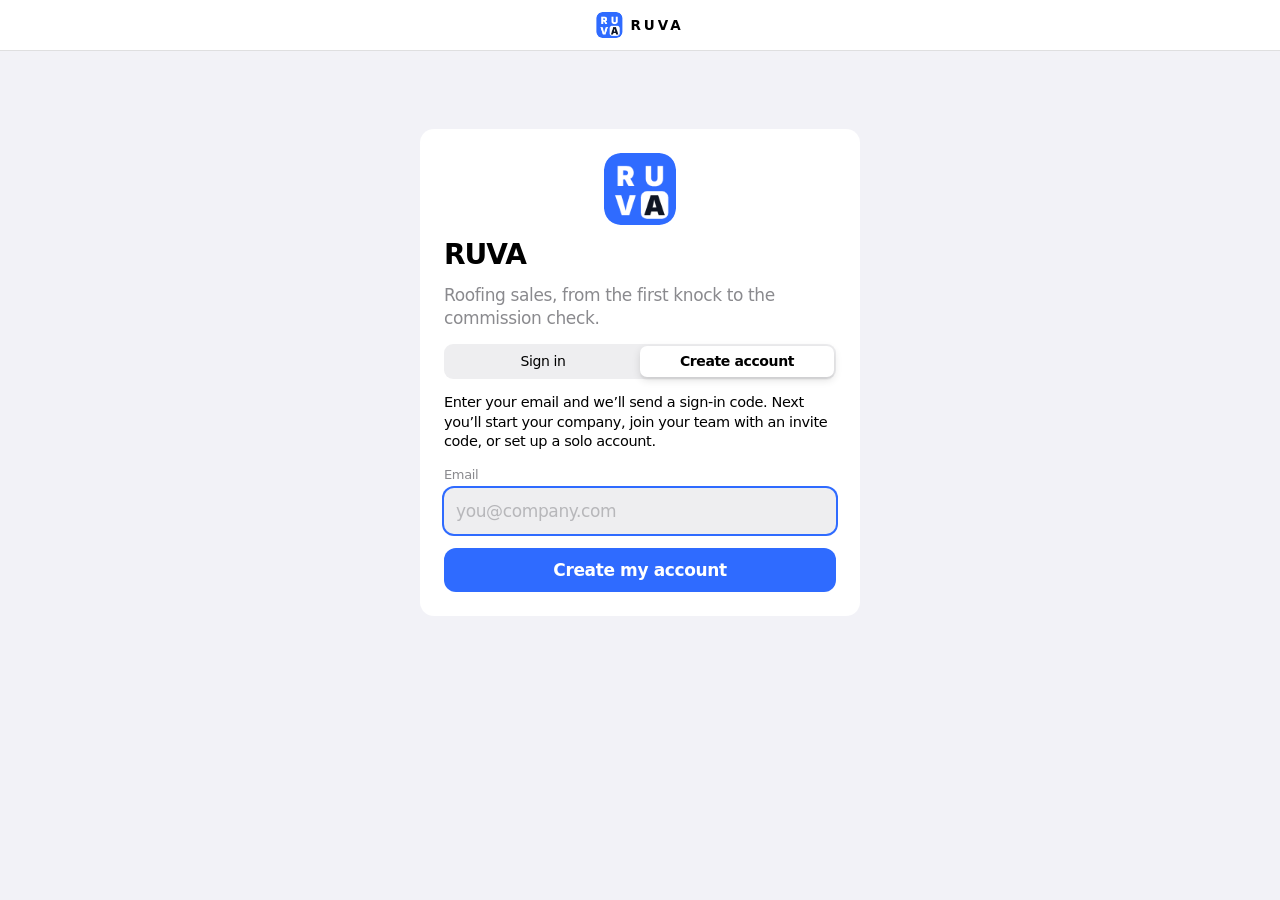
==== commit 0d652754: "Faster sign-in: welcome back + password with Face ID, code as backup (built from ruva e945d5a) Co-Au" ====
--- a/index.html
+++ b/index.html
@@ -810,7 +810,7 @@
 /* forms */
 .field{display:flex;flex-direction:column;gap:5px;min-width:0}
 .field>span{font-size:12px;font-weight:700;color:var(--muted)}
-input[type=text],input[type=tel],input[type=email],input[type=number],input[type=date],input[type=datetime-local],input[type=search],select,textarea{
+input[type=text],input[type=tel],input[type=email],input[type=password],input[type=number],input[type=date],input[type=datetime-local],input[type=search],select,textarea{
   width:100%;border:1.5px solid transparent;background:var(--field);border-radius:12px;padding:10px 12px;min-height:46px;font-size:16px;font-weight:500;transition:border-color .15s,background .15s}
 input::placeholder,textarea::placeholder{color:var(--muted);opacity:.55;font-weight:500}
 input:focus,select:focus,textarea:focus{outline:none;border-color:var(--accent);background:var(--surface)}
@@ -1397,7 +1397,7 @@
 :root:not([data-theme="light"]) .seg button[aria-selected="true"]{background:var(--surface)}
 @media (prefers-color-scheme:dark){:root:not([data-theme="light"]) .seg button[aria-selected="true"]{background:#636366}}
 :root[data-theme="dark"] .seg button[aria-selected="true"]{background:#636366}
-input[type=text],input[type=tel],input[type=email],input[type=number],input[type=date],input[type=datetime-local],input[type=search],select,textarea{border-radius:10px;font-weight:400;font-size:17px;border:0}
+input[type=text],input[type=tel],input[type=email],input[type=password],input[type=number],input[type=date],input[type=datetime-local],input[type=search],select,textarea{border-radius:10px;font-weight:400;font-size:17px;border:0}
 input:focus,select:focus,textarea:focus{box-shadow:0 0 0 2px var(--accent);background:var(--field)}
 .field>span{font-size:13px;font-weight:400}
 .kpi b{font-weight:700;font-size:28px;letter-spacing:-.01em}
@@ -2358,6 +2358,18 @@
 
 .lt-route{display:inline-flex;align-items:center;gap:6px;height:36px;padding:0 12px 0 10px;border:0;border-radius:18px;background:color-mix(in srgb,var(--accent) 14%,var(--surface));color:var(--accent);font:inherit;font-size:14px;font-weight:700;cursor:pointer}
 .lt-lab{min-height:36px}
+
+.lt-body{display:flex;flex-direction:column;gap:inherit}
+/* sign-in: welcome back + password */
+.au-who{display:flex;align-items:center;gap:12px;padding:12px 14px;border-radius:14px;background:var(--sunk)}
+.au-ini{width:40px;height:40px;border-radius:50%;background:var(--accent);color:#fff;display:grid;place-items:center;font-weight:600;font-size:15px;flex:none}
+.au-id{display:flex;flex-direction:column;gap:1px;flex:1;min-width:0}.au-id>*{overflow:hidden;text-overflow:ellipsis;white-space:nowrap}.au-id span{font-size:14px}
+.au-who .linkbtn{flex:none;padding:10px 0}
+.au-hide{position:absolute!important;width:1px!important;height:1px!important;opacity:0!important;pointer-events:none;border:0!important;padding:0!important}
+.au-links{display:flex;justify-content:space-between;gap:12px;flex-wrap:wrap}
+.au-center{align-self:center}
+.auth-card .linkbtn{min-height:44px}
+.auth-card{position:relative}
 </style>
 </head>
 <body>
@@ -2822,7 +2834,7 @@
     }
   });`;Te=class{get endPoint(){return this.socketAdapter.endPoint}get timeout(){return this.socketAdapter.timeout}get transport(){return this.socketAdapter.transport}get heartbeatCallback(){return this.socketAdapter.heartbeatCallback}get heartbeatIntervalMs(){return this.socketAdapter.heartbeatIntervalMs}get heartbeatTimer(){return this.worker?this._workerHeartbeatTimer:this.socketAdapter.heartbeatTimer}get pendingHeartbeatRef(){return this.worker?this._pendingWorkerHeartbeatRef:this.socketAdapter.pendingHeartbeatRef}get reconnectTimer(){return this.socketAdapter.reconnectTimer}get vsn(){return this.socketAdapter.vsn}get encode(){return this.socketAdapter.encode}get decode(){return this.socketAdapter.decode}get reconnectAfterMs(){return this.socketAdapter.reconnectAfterMs}get sendBuffer(){return this.socketAdapter.sendBuffer}get stateChangeCallbacks(){return this.socketAdapter.stateChangeCallbacks}constructor(e,t){var s;if(this.channels=new Array,this.accessTokenValue=null,this.accessToken=null,this.apiKey=null,this.httpEndpoint="",this.headers={},this.params={},this.ref=0,this.serializer=new Be,this._manuallySetToken=false,this._authPromise=null,this._authGeneration=0,this._workerHeartbeatTimer=void 0,this._pendingWorkerHeartbeatRef=null,this._pendingDisconnectTimer=null,this._disconnectOnEmptyChannelsAfterMs=0,this._resolveFetch=i=>i?(...o)=>i(...o):(...o)=>fetch(...o),!(!((s=t?.params)===null||s===void 0)&&s.apikey))throw new Error("API key is required to connect to Realtime");this.apiKey=t.params.apikey;let n=this._initializeOptions(t);this.socketAdapter=new He(e,n),this.httpEndpoint=lt(e),this.fetch=this._resolveFetch(t?.fetch)}connect(){if(!(this.isConnecting()||this.isDisconnecting()||this.isConnected())){this.accessToken&&!this._authPromise&&this._setAuthSafely("connect"),this._setupConnectionHandlers();try{this.socketAdapter.connect()}catch(e){let t=e.message;throw new Error(`WebSocket not available: ${t}`)}this._handleNodeJsRaceCondition()}}endpointURL(){return this.socketAdapter.endPointURL()}async disconnect(e,t){return this._cancelPendingDisconnect(),this.isDisconnecting()?"ok":await this.socketAdapter.disconnect(()=>{clearInterval(this._workerHeartbeatTimer),this._terminateWorker()},e,t)}getChannels(){return this.channels}async removeChannel(e){let t=await e.unsubscribe();return t==="ok"&&e.teardown(),t}async removeAllChannels(){let e=this.channels.map(async s=>{let n=await s.unsubscribe();return s.teardown(),n}),t=await Promise.all(e);return await this.disconnect(),t}log(e,t,s){this.socketAdapter.log(e,t,s)}hasLogger(){return this.socketAdapter.hasLogger()}connectionState(){return this.socketAdapter.connectionState()||De.closed}isConnected(){return this.socketAdapter.isConnected()}isConnecting(){return this.socketAdapter.isConnecting()}isDisconnecting(){return this.socketAdapter.isDisconnecting()}channel(e,t={config:{}}){let s=`realtime:${e}`,n=this.getChannels().find(i=>i.topic===s);if(n)return n;{let i=new ke(`realtime:${e}`,t,this);return this._cancelPendingDisconnect(),this.channels.push(i),i}}push(e){this.socketAdapter.push(e)}async setAuth(e=null){let t=++this._authGeneration,s=this._performAuth(e,t);t===this._authGeneration&&(this._authPromise=s);try{await s}finally{this._authPromise===s&&(this._authPromise=null)}}_isManualToken(){return this._manuallySetToken}async sendHeartbeat(){this.socketAdapter.sendHeartbeat()}onHeartbeat(e){this.socketAdapter.heartbeatCallback=this._wrapHeartbeatCallback(e)}_makeRef(){return this.socketAdapter.makeRef()}_remove(e){this.channels=this.channels.filter(t=>t.topic!==e.topic),this.channels.length===0&&(this.log("transport","no channels remaining, scheduling disconnect"),this._schedulePendingDisconnect())}_schedulePendingDisconnect(){if(this._cancelPendingDisconnect(),this._disconnectOnEmptyChannelsAfterMs===0){this.log("transport","disconnecting immediately - no channels"),this.disconnect();return}this._pendingDisconnectTimer=setTimeout(()=>{this._pendingDisconnectTimer=null,this.channels.length===0&&(this.log("transport","deferred disconnect fired - no channels, disconnecting"),this.disconnect())},this._disconnectOnEmptyChannelsAfterMs),this.log("transport",`deferred disconnect scheduled in ${this._disconnectOnEmptyChannelsAfterMs}ms`)}_cancelPendingDisconnect(){this._pendingDisconnectTimer!==null&&(this.log("transport","pending disconnect cancelled - channel activity detected"),clearTimeout(this._pendingDisconnectTimer),this._pendingDisconnectTimer=null)}async _performAuth(e,t){let s,n=false;if(e)s=e,n=true;else if(this.accessToken)try{s=await this.accessToken()}catch(i){this.log("error","Error fetching access token from callback",i),s=this.accessTokenValue}else s=this.accessTokenValue;t===this._authGeneration&&(this.accessToken?this._manuallySetToken=false:n&&(this._manuallySetToken=true),this.accessTokenValue!=s&&(this.accessTokenValue=s,this.channels.forEach(i=>{let o={access_token:s,version:Cr};i.updateJoinPayload(o),i.joinedOnce&&i.channelAdapter.isJoined()&&i.channelAdapter.push(at.access_token,{access_token:s})})))}async _waitForAuthIfNeeded(){this._authPromise&&await this._authPromise}_setAuthSafely(e="general"){this._isManualToken()||this.setAuth().catch(t=>{this.log("error",`Error setting auth in ${e}`,t)})}_setupConnectionHandlers(){this.socketAdapter.onOpen(()=>{(this._authPromise||(this.accessToken&&!this.accessTokenValue?this.setAuth():Promise.resolve())).catch(t=>{this.log("error","error waiting for auth on connect",t)}),this.worker&&!this.workerRef&&this._startWorkerHeartbeat()}),this.socketAdapter.onClose(()=>{this.worker&&this.workerRef&&this._terminateWorker()}),this.socketAdapter.onMessage(e=>{e.ref&&e.ref===this._pendingWorkerHeartbeatRef&&(this._pendingWorkerHeartbeatRef=null)})}_handleNodeJsRaceCondition(){this.socketAdapter.isConnected()&&this.socketAdapter.getSocket().onConnOpen()}_wrapHeartbeatCallback(e){return(t,s)=>{t!=="disconnected"&&(t=="sent"&&this._setAuthSafely(),e&&e(t,s))}}_startWorkerHeartbeat(){this.workerUrl?this.log("worker",`starting worker for from ${this.workerUrl}`):this.log("worker","starting default worker");let e=this._workerObjectUrl(this.workerUrl);this.workerRef=new Worker(e),this.workerRef.onerror=t=>{this.log("worker","worker error",t.message),this._terminateWorker(),this.disconnect()},this.workerRef.onmessage=t=>{t.data.event==="keepAlive"&&this.sendHeartbeat()},this.workerRef.postMessage({event:"start",interval:this.heartbeatIntervalMs})}_terminateWorker(){this.workerRef&&(this.log("worker","terminating worker"),this.workerRef.terminate(),this.workerRef=void 0)}_workerObjectUrl(e){let t;if(e)t=e;else{let s=new Blob([Cn],{type:"application/javascript"});t=URL.createObjectURL(s)}return t}_initializeOptions(e){var t,s,n,i,o,a,l,c,u,h,f,d;this.worker=(t=e?.worker)!==null&&t!==void 0?t:false,this.accessToken=(s=e?.accessToken)!==null&&s!==void 0?s:null;let p={};p.timeout=(n=e?.timeout)!==null&&n!==void 0?n:jr,p.heartbeatIntervalMs=(i=e?.heartbeatIntervalMs)!==null&&i!==void 0?i:Wr.HEARTBEAT_INTERVAL,this._disconnectOnEmptyChannelsAfterMs=(o=e?.disconnectOnEmptyChannelsAfterMs)!==null&&o!==void 0?o:2*((a=e?.heartbeatIntervalMs)!==null&&a!==void 0?a:Wr.HEARTBEAT_INTERVAL),p.transport=(l=e?.transport)!==null&&l!==void 0?l:Dt.getWebSocketConstructor(),p.params=e?.params,p.logger=e?.logger,p.heartbeatCallback=this._wrapHeartbeatCallback(e?.heartbeatCallback),p.sessionStorage=(c=e?.sessionStorage)!==null&&c!==void 0?c:xn(),p.reconnectAfterMs=(u=e?.reconnectAfterMs)!==null&&u!==void 0?u:b=>Rn[b-1]||An;let g,y,_=(h=e?.vsn)!==null&&h!==void 0?h:Ir;switch(_){case Pr:g=(b,w)=>w(JSON.stringify(b)),y=(b,w)=>w(JSON.parse(b));break;case Bt:g=this.serializer.encode.bind(this.serializer),y=this.serializer.decode.bind(this.serializer);break;default:throw new Error(`Unsupported serializer version: ${p.vsn}`)}if(p.vsn=_,p.encode=(f=e?.encode)!==null&&f!==void 0?f:g,p.decode=(d=e?.decode)!==null&&d!==void 0?d:y,p.beforeReconnect=this._reconnectAuth.bind(this),(e?.logLevel||e?.log_level)&&(this.logLevel=e.logLevel||e.log_level,p.params=Object.assign(Object.assign({},p.params),{log_level:this.logLevel})),this.worker){if(typeof window<"u"&&!window.Worker)throw new Error("Web Worker is not supported");this.workerUrl=e?.workerUrl,p.autoSendHeartbeat=!this.worker}return p}async _reconnectAuth(){await this._waitForAuthIfNeeded(),this.isConnected()||this.connect()}};We=class extends Error{constructor(r5,e){super(r5),this.name="IcebergError",this.status=e.status,this.icebergType=e.icebergType,this.icebergCode=e.icebergCode,this.details=e.details,this.isCommitStateUnknown=e.icebergType==="CommitStateUnknownException"||[500,502,504].includes(e.status)&&e.icebergType?.includes("CommitState")===true}isNotFound(){return this.status===404}isConflict(){return this.status===409}isAuthenticationTimeout(){return this.status===419}};Nn=class{constructor(r5,e=""){this.client=r5,this.prefix=e}async listNamespaces(r5){let e=r5?{parent:ft(r5.namespace)}:void 0;return(await this.client.request({method:"GET",path:`${this.prefix}/namespaces`,query:e})).data.namespaces.map(s=>({namespace:s}))}async createNamespace(r5,e){let t={namespace:r5.namespace,properties:e?.properties};return(await this.client.request({method:"POST",path:`${this.prefix}/namespaces`,body:t})).data}async dropNamespace(r5){await this.client.request({method:"DELETE",path:`${this.prefix}/namespaces/${ft(r5.namespace)}`})}async loadNamespaceMetadata(r5){return{properties:(await this.client.request({method:"GET",path:`${this.prefix}/namespaces/${ft(r5.namespace)}`})).data.properties}}async namespaceExists(r5){try{return await this.client.request({method:"HEAD",path:`${this.prefix}/namespaces/${ft(r5.namespace)}`}),true}catch(e){if(e instanceof We&&e.status===404)return false;throw e}}async createNamespaceIfNotExists(r5,e){try{return await this.createNamespace(r5,e)}catch(t){if(t instanceof We&&t.status===409)return;throw t}}};Ln=class{constructor(r5,e="",t){this.client=r5,this.prefix=e,this.accessDelegation=t}async listTables(r5){return(await this.client.request({method:"GET",path:`${this.prefix}/namespaces/${Re(r5.namespace)}/tables`})).data.identifiers}async createTable(r5,e){let t={};return this.accessDelegation&&(t["X-Iceberg-Access-Delegation"]=this.accessDelegation),(await this.client.request({method:"POST",path:`${this.prefix}/namespaces/${Re(r5.namespace)}/tables`,body:e,headers:t})).data.metadata}async updateTable(r5,e){let t=await this.client.request({method:"POST",path:`${this.prefix}/namespaces/${Re(r5.namespace)}/tables/${r5.name}`,body:e});return{"metadata-location":t.data["metadata-location"],metadata:t.data.metadata}}async dropTable(r5,e){await this.client.request({method:"DELETE",path:`${this.prefix}/namespaces/${Re(r5.namespace)}/tables/${r5.name}`,query:{purgeRequested:String(e?.purge??false)}})}async loadTable(r5){let e={};return this.accessDelegation&&(e["X-Iceberg-Access-Delegation"]=this.accessDelegation),(await this.client.request({method:"GET",path:`${this.prefix}/namespaces/${Re(r5.namespace)}/tables/${r5.name}`,headers:e})).data.metadata}async tableExists(r5){let e={};this.accessDelegation&&(e["X-Iceberg-Access-Delegation"]=this.accessDelegation);try{return await this.client.request({method:"HEAD",path:`${this.prefix}/namespaces/${Re(r5.namespace)}/tables/${r5.name}`,headers:e}),true}catch(t){if(t instanceof We&&t.status===404)return false;throw t}}async createTableIfNotExists(r5,e){try{return await this.createTable(r5,e)}catch(t){if(t instanceof We&&t.status===409)return await this.loadTable({namespace:r5.namespace,name:e.name});throw t}}};Kr=class{constructor(r5){let e="v1";r5.catalogName&&(e+=`/${r5.catalogName}`);let t=r5.baseUrl.endsWith("/")?r5.baseUrl:`${r5.baseUrl}/`;this.client=jn({baseUrl:t,auth:r5.auth,fetchImpl:r5.fetch}),this.accessDelegation=r5.accessDelegation?.join(","),this.namespaceOps=new Nn(this.client,e),this.tableOps=new Ln(this.client,e,this.accessDelegation)}async listNamespaces(r5){return this.namespaceOps.listNamespaces(r5)}async createNamespace(r5,e){return this.namespaceOps.createNamespace(r5,e)}async dropNamespace(r5){await this.namespaceOps.dropNamespace(r5)}async loadNamespaceMetadata(r5){return this.namespaceOps.loadNamespaceMetadata(r5)}async listTables(r5){return this.tableOps.listTables(r5)}async createTable(r5,e){return this.tableOps.createTable(r5,e)}async updateTable(r5,e){return this.tableOps.updateTable(r5,e)}async dropTable(r5,e){await this.tableOps.dropTable(r5,e)}async loadTable(r5){return this.tableOps.loadTable(r5)}async namespaceExists(r5){return this.namespaceOps.namespaceExists(r5)}async tableExists(r5){return this.tableOps.tableExists(r5)}async createNamespaceIfNotExists(r5,e){return this.namespaceOps.createNamespaceIfNotExists(r5,e)}async createTableIfNotExists(r5,e){return this.tableOps.createTableIfNotExists(r5,e)}};mt=class extends Error{constructor(r5,e="storage",t,s){super(r5),this.__isStorageError=true,this.namespace=e,this.name=e==="vectors"?"StorageVectorsError":"StorageError",this.status=t,this.statusCode=s}toJSON(){return{name:this.name,message:this.message,status:this.status,statusCode:this.statusCode}}};pt=class extends mt{constructor(r5,e,t,s="storage",n){super(r5,s,e,t),this.name=s==="vectors"?"StorageVectorsApiError":"StorageApiError",this.status=e,this.statusCode=t,this.code=n}toJSON(){return S(S({},super.toJSON()),{},{code:this.code})}};Jr=class extends mt{constructor(r5,e,t="storage"){super(r5,t),this.name=t==="vectors"?"StorageVectorsUnknownError":"StorageUnknownError",this.originalError=e}};Fn=r5=>r5?(...e)=>r5(...e):(...e)=>fetch(...e);Mn=r5=>{if(typeof r5!="object"||r5===null)return false;let e=Object.getPrototypeOf(r5);return(e===null||e===Object.prototype||Object.getPrototypeOf(e)===null)&&!(Symbol.toStringTag in r5)&&!(Symbol.iterator in r5)};Gt=r5=>{if(Array.isArray(r5))return r5.map(t=>Gt(t));if(typeof r5=="function"||r5!==Object(r5))return r5;let e={};return Object.entries(r5).forEach(([t,s])=>{let n=t.replace(/([-_][a-z])/gi,i=>i.toUpperCase().replace(/[-_]/g,""));e[n]=Gt(s)}),e};qn=r5=>!r5||typeof r5!="string"||r5.length===0||r5.length>100||r5.trim()!==r5||r5.includes("/")||r5.includes("\\")?false:/^[\w!.\*'() &$@=;:+,?-]+$/.test(r5);zt=r5=>r5.split("/").map(encodeURIComponent).join("/");Gr=r5=>{if(typeof r5=="object"&&r5!==null){let e=r5;if(typeof e.msg=="string")return e.msg;if(typeof e.message=="string")return e.message;if(typeof e.error_description=="string")return e.error_description;if(typeof e.error=="string")return e.error;if(typeof e.error=="object"&&e.error!==null){let t=e.error;if(typeof t.message=="string")return t.message}}return JSON.stringify(r5)};Hn=async(r5,e,t,s)=>{if(r5!==null&&typeof r5=="object"&&"json"in r5&&typeof r5.json=="function"){let n=r5,i=parseInt(String(n.status),10);Number.isFinite(i)||(i=500),n.json().then(o=>{let a=o?.statusCode||o?.code||i+"";e(new pt(Gr(o),i,a,s,o?.code))}).catch(()=>{let o=i+"";e(new pt(n.statusText||`HTTP ${i} error`,i,o,s))})}else e(new Jr(Gr(r5),r5,s))};Wn=(r5,e,t,s)=>{let n={method:r5,headers:e?.headers||{}};if(r5==="GET"||r5==="HEAD"||!s)return S(S({},n),t);if(Mn(s)){var i;let o=e?.headers||{},a;for(let[l,c]of Object.entries(o))l.toLowerCase()==="content-type"&&(a=c);n.headers=gt(o,"Content-Type",(i=a)!==null&&i!==void 0?i:"application/json"),n.body=JSON.stringify(s)}else n.body=s;return e?.duplex&&(n.duplex=e.duplex),S(S({},n),t)};Kn=Xr("storage");({get:Ae,post:F,put:yt,head:Vn,remove:Oe}=Kn);$=Xr("vectors");xe=class{constructor(r5,e={},t,s="storage"){this.shouldThrowOnError=false,this.url=r5,this.headers=Bn(e),this.fetch=Fn(t),this.namespace=s}throwOnError(){return this.shouldThrowOnError=true,this}setHeader(r5,e){return this.headers=gt(this.headers,r5,e),this}async handleOperation(r5){var e=this;try{return{data:await r5(),error:null}}catch(t){if(e.shouldThrowOnError)throw t;if(vt(t))return{data:null,error:t};throw t}}};Yr=Symbol.toStringTag;Gn=class{constructor(r5,e){this.downloadFn=r5,this.shouldThrowOnError=e,this[Yr]="StreamDownloadBuilder",this.promise=null}then(r5,e){return this.getPromise().then(r5,e)}catch(r5){return this.getPromise().catch(r5)}finally(r5){return this.getPromise().finally(r5)}getPromise(){return this.promise||(this.promise=this.execute()),this.promise}async execute(){var r5=this;try{return{data:(await r5.downloadFn()).body,error:null}}catch(e){if(r5.shouldThrowOnError)throw e;if(vt(e))return{data:null,error:e};throw e}}};Qr=Symbol.toStringTag;zn=class{constructor(r5,e){this.downloadFn=r5,this.shouldThrowOnError=e,this[Qr]="BlobDownloadBuilder",this.promise=null}asStream(){return new Gn(this.downloadFn,this.shouldThrowOnError)}then(r5,e){return this.getPromise().then(r5,e)}catch(r5){return this.getPromise().catch(r5)}finally(r5){return this.getPromise().finally(r5)}getPromise(){return this.promise||(this.promise=this.execute()),this.promise}async execute(){var r5=this;try{return{data:await(await r5.downloadFn()).blob(),error:null}}catch(e){if(r5.shouldThrowOnError)throw e;if(vt(e))return{data:null,error:e};throw e}}};Vt={limit:100,offset:0,sortBy:{column:"name",order:"asc"}};zr={cacheControl:"3600",contentType:"text/plain;charset=UTF-8",upsert:false};Jn=class extends xe{constructor(r5,e={},t,s){super(r5,e,s,"storage"),this.bucketId=t}async uploadOrUpdate(r5,e,t,s){var n=this;return n.handleOperation(async()=>{let i,o=S(S({},zr),s),a=S(S({},n.headers),r5==="POST"&&{"x-upsert":String(o.upsert)}),l=o.metadata;if(typeof Blob<"u"&&t instanceof Blob||typeof FormData<"u"&&t instanceof FormData?i=n.prepareUploadFormData(t,o):(i=t,a["cache-control"]=`max-age=${o.cacheControl}`,a["content-type"]=o.contentType,o.contentEncoding&&(a["content-encoding"]=o.contentEncoding),l&&(a["x-metadata"]=n.toBase64(n.encodeMetadata(l))),(typeof ReadableStream<"u"&&i instanceof ReadableStream||i&&typeof i=="object"&&"pipe"in i&&typeof i.pipe=="function")&&!o.duplex&&(o.duplex="half")),s?.headers)for(let[f,d]of Object.entries(s.headers))a=gt(a,f,d);let c=n._removeEmptyFolders(e),u=n._getFinalPath(c),h=await(r5=="PUT"?yt:F)(n.fetch,`${n.url}/object/${u}`,i,S({headers:a},o?.duplex?{duplex:o.duplex}:{}));return{path:c,id:h.Id,fullPath:h.Key}})}async upload(r5,e,t){return this.uploadOrUpdate("POST",r5,e,t)}async uploadToSignedUrl(r5,e,t,s){var n=this;let i=n._removeEmptyFolders(r5),o=n._getFinalPath(i),a=new URL(n.url+`/object/upload/sign/${o}`);return a.searchParams.set("token",e),n.handleOperation(async()=>{let l,c=S(S({},zr),s),u=S(S({},n.headers),{"x-upsert":String(c.upsert)}),h=c.metadata;if(typeof Blob<"u"&&t instanceof Blob||typeof FormData<"u"&&t instanceof FormData?l=n.prepareUploadFormData(t,c):(l=t,u["cache-control"]=`max-age=${c.cacheControl}`,u["content-type"]=c.contentType,c.contentEncoding&&(u["content-encoding"]=c.contentEncoding),h&&(u["x-metadata"]=n.toBase64(n.encodeMetadata(h))),(typeof ReadableStream<"u"&&l instanceof ReadableStream||l&&typeof l=="object"&&"pipe"in l&&typeof l.pipe=="function")&&!c.duplex&&(c.duplex="half")),s?.headers)for(let[f,d]of Object.entries(s.headers))u=gt(u,f,d);return{path:i,fullPath:(await yt(n.fetch,a.toString(),l,S({headers:u},c?.duplex?{duplex:c.duplex}:{}))).Key}})}async createSignedUploadUrl(r5,e){var t=this;return t.handleOperation(async()=>{let s=t._getFinalPath(r5),n=S({},t.headers);e?.upsert&&(n["x-upsert"]="true");let i=await F(t.fetch,`${t.url}/object/upload/sign/${s}`,{},{headers:n}),o=new URL(t.url+i.url),a=o.searchParams.get("token");if(!a)throw new mt("No token returned by API");return{signedUrl:o.toString(),path:r5,token:a}})}async update(r5,e,t){return this.uploadOrUpdate("PUT",r5,e,t)}async move(r5,e,t){var s=this;return s.handleOperation(async()=>await F(s.fetch,`${s.url}/object/move`,{bucketId:s.bucketId,sourceKey:r5,destinationKey:e,destinationBucket:t?.destinationBucket,sourceVersionId:t?.sourceVersionId},{headers:s.headers}))}async copy(r5,e,t){var s=this;return s.handleOperation(async()=>{let n=t;return{path:(await F(s.fetch,`${s.url}/object/copy`,{bucketId:s.bucketId,sourceKey:r5,destinationKey:e,destinationBucket:t?.destinationBucket,sourceVersionId:t?.sourceVersionId,copyMetadata:typeof n?.copyMetadata=="boolean"?n.copyMetadata:void 0,metadata:n?.copyMetadata===false?n.metadata:void 0},{headers:s.headers})).Key}})}async createSignedUrl(r5,e,t){var s=this;return s.handleOperation(async()=>{let n=s._getFinalPath(r5),i=typeof t?.transform=="object"&&t.transform!==null&&Object.keys(t.transform).length>0,o=await F(s.fetch,`${s.url}/object/sign/${n}`,S(S({expiresIn:e},i?{transform:t.transform}:{}),t?.versionId!=null?{versionId:t.versionId}:{}),{headers:s.headers}),a=new URLSearchParams;t?.download&&a.set("download",t.download===true?"":t.download),t?.cacheNonce!=null&&a.set("cacheNonce",String(t.cacheNonce));let l=a.toString();return{signedUrl:encodeURI(`${s.url}${o.signedURL}${l?`&${l}`:""}`)}})}async createSignedUrls(r5,e,t){var s=this;return s.handleOperation(async()=>{let n=await F(s.fetch,`${s.url}/object/sign/${s.bucketId}`,{expiresIn:e,paths:r5},{headers:s.headers}),i=new URLSearchParams;t?.download&&i.set("download",t.download===true?"":t.download),t?.cacheNonce!=null&&i.set("cacheNonce",String(t.cacheNonce));let o=i.toString();return n.map(a=>S(S({},a),{},{signedUrl:a.signedURL?encodeURI(`${s.url}${a.signedURL}${o?`&${o}`:""}`):null}))})}download(r5,e,t){let s=typeof e?.transform=="object"&&e.transform!==null&&Object.keys(e.transform).length>0?"render/image/authenticated":"object",n=new URLSearchParams;e?.transform&&this.applyTransformOptsToQuery(n,e.transform),e?.cacheNonce!=null&&n.set("cacheNonce",String(e.cacheNonce)),e?.versionId!=null&&n.set("versionId",String(e.versionId));let i=n.toString(),o=this._getFinalPath(r5),a=()=>Ae(this.fetch,`${this.url}/${s}/${o}${i?`?${i}`:""}`,{headers:this.headers,noResolveJson:true},t);return new zn(a,this.shouldThrowOnError)}async info(r5,e){var t=this;let s=t._getFinalPath(r5),n=new URLSearchParams;e?.versionId!=null&&n.set("versionId",String(e.versionId));let i=n.toString();return t.handleOperation(async()=>Gt(await Ae(t.fetch,`${t.url}/object/info/${s}${i?`?${i}`:""}`,{headers:t.headers})))}async exists(r5){var e=this;let t=e._getFinalPath(r5);try{return await Vn(e.fetch,`${e.url}/object/${t}`,{headers:e.headers}),{data:true,error:null}}catch(n){if(e.shouldThrowOnError)throw n;if(vt(n)){var s;let i=n instanceof pt?n.status:n instanceof Jr?(s=n.originalError)===null||s===void 0?void 0:s.status:void 0;if(i!==void 0&&[400,404].includes(i))return{data:false,error:n}}throw n}}getPublicUrl(r5,e){let t=this._getFinalPath(r5),s=new URLSearchParams;e?.download&&s.set("download",e.download===true?"":e.download),e?.transform&&this.applyTransformOptsToQuery(s,e.transform),e?.cacheNonce!=null&&s.set("cacheNonce",String(e.cacheNonce)),e?.versionId!=null&&s.set("versionId",String(e.versionId));let n=s.toString(),i=typeof e?.transform=="object"&&e.transform!==null&&Object.keys(e.transform).length>0?"render/image":"object";return{data:{publicUrl:encodeURI(`${this.url}/${i}/public/${t}`)+(n?`?${n}`:"")}}}async remove(r5){var e=this;return e.handleOperation(async()=>await Oe(e.fetch,`${e.url}/object/${e.bucketId}`,{prefixes:r5},{headers:e.headers}))}async purgeCache(r5,e,t){var s=this;return s.handleOperation(async()=>{let n=zt(s._getFinalPath(r5)),i=new URLSearchParams;e?.transformations&&i.set("transformations","true");let o=i.toString();return await Oe(s.fetch,`${s.url}/cdn/${n}${o?`?${o}`:""}`,{},{headers:s.headers},t)})}async list(r5,e,t){var s=this;return s.handleOperation(async()=>{let n=e?.sortBy?S(S({},Vt.sortBy),e.sortBy):Vt.sortBy,i=S(S(S({},Vt),e),{},{sortBy:n,prefix:r5||""});return await F(s.fetch,`${s.url}/object/list/${s.bucketId}`,i,{headers:s.headers},t)})}async listV2(r5,e){var t=this;return t.handleOperation(async()=>{let s=S({},r5);return await F(t.fetch,`${t.url}/object/list-v2/${t.bucketId}`,s,{headers:t.headers},e)})}prepareUploadFormData(r5,e){let t=new FormData,s=[];r5 instanceof FormData?r5.forEach((n,i)=>{typeof n=="string"?t.append(i,n):s.push([i,n])}):s.push(["",r5]),t.has("cacheControl")||t.append("cacheControl",e.cacheControl),e.metadata&&!t.has("metadata")&&t.append("metadata",this.encodeMetadata(e.metadata)),e.contentEncoding&&!t.has("contentEncoding")&&t.append("contentEncoding",e.contentEncoding);for(let[n,i]of s)t.append(n,i);return t}encodeMetadata(r5){return JSON.stringify(r5)}toBase64(r5){return typeof Buffer<"u"?Buffer.from(r5).toString("base64"):btoa(r5)}_getFinalPath(r5){return`${this.bucketId}/${r5.replace(/^\/+/,"")}`}_removeEmptyFolders(r5){return r5.replace(/^\/|\/$/g,"").replace(/\/+/g,"/")}applyTransformOptsToQuery(r5,e){return e.width&&r5.set("width",e.width.toString()),e.height&&r5.set("height",e.height.toString()),e.resize&&r5.set("resize",e.resize),e.format&&r5.set("format",e.format),e.quality&&r5.set("quality",e.quality.toString()),r5}};Xn="2.118.0";Ge={"X-Client-Info":`storage-js/${Xn}`};Yn=class extends xe{constructor(r5,e={},t,s){let n=new URL(r5);s?.useNewHostname&&/supabase\.(co|in|red)$/.test(n.hostname)&&!n.hostname.includes("storage.supabase.")&&(n.hostname=n.hostname.replace("supabase.","storage.supabase."));let i=n.href.replace(/\/$/,""),o=S(S({},Ge),e);super(i,o,t,"storage")}async listBuckets(r5){var e=this;return e.handleOperation(async()=>{let t=e.listBucketOptionsToQueryString(r5);return await Ae(e.fetch,`${e.url}/bucket${t}`,{headers:e.headers})})}async getBucket(r5){var e=this;return e.handleOperation(async()=>await Ae(e.fetch,`${e.url}/bucket/${r5}`,{headers:e.headers}))}async createBucket(r5,e={public:false}){var t=this;return t.handleOperation(async()=>await F(t.fetch,`${t.url}/bucket`,{id:r5,name:r5,type:e.type,public:e.public,file_size_limit:e.fileSizeLimit,allowed_mime_types:e.allowedMimeTypes,versioning_status:e.versioningStatus},{headers:t.headers}))}async updateBucket(r5,e){var t=this;return t.handleOperation(async()=>await yt(t.fetch,`${t.url}/bucket/${r5}`,{id:r5,name:r5,public:e.public,file_size_limit:e.fileSizeLimit,allowed_mime_types:e.allowedMimeTypes,versioning_status:e.versioningStatus},{headers:t.headers}))}async emptyBucket(r5){var e=this;return e.handleOperation(async()=>await F(e.fetch,`${e.url}/bucket/${r5}/empty`,{},{headers:e.headers}))}async deleteBucket(r5){var e=this;return e.handleOperation(async()=>await Oe(e.fetch,`${e.url}/bucket/${r5}`,{},{headers:e.headers}))}async getBucketLifecycle(r5){var e=this;return e.handleOperation(async()=>await Ae(e.fetch,e.bucketLifecycleUrl(r5),{headers:e.headers}))}async updateBucketLifecycle(r5,e){var t=this;return t.handleOperation(async()=>await yt(t.fetch,t.bucketLifecycleUrl(r5),e,{headers:t.headers}))}async deleteBucketLifecycle(r5){var e=this;return e.handleOperation(async()=>await Oe(e.fetch,e.bucketLifecycleUrl(r5),{},{headers:e.headers}))}async purgeBucketCache(r5,e,t){var s=this;return s.handleOperation(async()=>{let n=new URLSearchParams;e?.transformations&&n.set("transformations","true");let i=n.toString();return await Oe(s.fetch,`${s.url}/cdn/${zt(r5)}${i?`?${i}`:""}`,{},{headers:s.headers},t)})}bucketLifecycleUrl(r5){return`${this.url}/bucket/${zt(r5)}/lifecycle`}listBucketOptionsToQueryString(r5){let e={};return r5&&("limit"in r5&&(e.limit=String(r5.limit)),"offset"in r5&&(e.offset=String(r5.offset)),r5.search&&(e.search=r5.search),r5.sortColumn&&(e.sortColumn=r5.sortColumn),r5.sortOrder&&(e.sortOrder=r5.sortOrder)),Object.keys(e).length>0?"?"+new URLSearchParams(e).toString():""}};Qn=class extends xe{constructor(r5,e={},t){let s=r5.replace(/\/$/,""),n=S(S({},Ge),e);super(s,n,t,"storage")}async createBucket(r5){var e=this;return e.handleOperation(async()=>await F(e.fetch,`${e.url}/bucket`,{name:r5},{headers:e.headers}))}async listBuckets(r5){var e=this;return e.handleOperation(async()=>{let t=new URLSearchParams;r5?.limit!==void 0&&t.set("limit",r5.limit.toString()),r5?.offset!==void 0&&t.set("offset",r5.offset.toString()),r5?.sortColumn&&t.set("sortColumn",r5.sortColumn),r5?.sortOrder&&t.set("sortOrder",r5.sortOrder),r5?.search&&t.set("search",r5.search);let s=t.toString(),n=s?`${e.url}/bucket?${s}`:`${e.url}/bucket`;return await Ae(e.fetch,n,{headers:e.headers})})}async deleteBucket(r5){var e=this;return e.handleOperation(async()=>await Oe(e.fetch,`${e.url}/bucket/${r5}`,{},{headers:e.headers}))}from(r5){var e=this;if(!qn(r5))throw new mt("Invalid bucket name: File, folder, and bucket names must follow AWS object key naming guidelines and should avoid the use of any other characters.");let t=new Kr({baseUrl:this.url,catalogName:r5,auth:{type:"custom",getHeaders:async()=>e.headers},fetch:this.fetch}),s=this.shouldThrowOnError;return new Proxy(t,{get(n,i){let o=n[i];return typeof o!="function"?o:async(...a)=>{try{return{data:await o.apply(n,a),error:null}}catch(l){if(s)throw l;return{data:null,error:l}}}}})}};Zn=class extends xe{constructor(r5,e={},t){let s=r5.replace(/\/$/,""),n=S(S({},Ge),{},{"Content-Type":"application/json"},e);super(s,n,t,"vectors")}async createIndex(r5){var e=this;return e.handleOperation(async()=>await $.post(e.fetch,`${e.url}/CreateIndex`,r5,{headers:e.headers})||{})}async getIndex(r5,e){var t=this;return t.handleOperation(async()=>await $.post(t.fetch,`${t.url}/GetIndex`,{vectorBucketName:r5,indexName:e},{headers:t.headers}))}async listIndexes(r5){var e=this;return e.handleOperation(async()=>await $.post(e.fetch,`${e.url}/ListIndexes`,r5,{headers:e.headers}))}async deleteIndex(r5,e){var t=this;return t.handleOperation(async()=>await $.post(t.fetch,`${t.url}/DeleteIndex`,{vectorBucketName:r5,indexName:e},{headers:t.headers})||{})}};ei=class extends xe{constructor(r5,e={},t){let s=r5.replace(/\/$/,""),n=S(S({},Ge),{},{"Content-Type":"application/json"},e);super(s,n,t,"vectors")}async putVectors(r5){var e=this;if(r5.vectors.length<1||r5.vectors.length>500)throw new Error("Vector batch size must be between 1 and 500 items");return e.handleOperation(async()=>await $.post(e.fetch,`${e.url}/PutVectors`,r5,{headers:e.headers})||{})}async getVectors(r5){var e=this;return e.handleOperation(async()=>await $.post(e.fetch,`${e.url}/GetVectors`,r5,{headers:e.headers}))}async listVectors(r5){var e=this;if(r5.segmentCount!==void 0){if(r5.segmentCount<1||r5.segmentCount>16)throw new Error("segmentCount must be between 1 and 16");if(r5.segmentIndex!==void 0&&(r5.segmentIndex<0||r5.segmentIndex>=r5.segmentCount))throw new Error(`segmentIndex must be between 0 and ${r5.segmentCount-1}`)}return e.handleOperation(async()=>await $.post(e.fetch,`${e.url}/ListVectors`,r5,{headers:e.headers}))}async queryVectors(r5){var e=this;return e.handleOperation(async()=>await $.post(e.fetch,`${e.url}/QueryVectors`,r5,{headers:e.headers}))}async deleteVectors(r5){var e=this;if(r5.keys.length<1||r5.keys.length>500)throw new Error("Keys batch size must be between 1 and 500 items");return e.handleOperation(async()=>await $.post(e.fetch,`${e.url}/DeleteVectors`,r5,{headers:e.headers})||{})}};ti=class extends xe{constructor(r5,e={},t){let s=r5.replace(/\/$/,""),n=S(S({},Ge),{},{"Content-Type":"application/json"},e);super(s,n,t,"vectors")}async createBucket(r5){var e=this;return e.handleOperation(async()=>await $.post(e.fetch,`${e.url}/CreateVectorBucket`,{vectorBucketName:r5},{headers:e.headers})||{})}async getBucket(r5){var e=this;return e.handleOperation(async()=>await $.post(e.fetch,`${e.url}/GetVectorBucket`,{vectorBucketName:r5},{headers:e.headers}))}async listBuckets(r5={}){var e=this;return e.handleOperation(async()=>await $.post(e.fetch,`${e.url}/ListVectorBuckets`,r5,{headers:e.headers}))}async deleteBucket(r5){var e=this;return e.handleOperation(async()=>await $.post(e.fetch,`${e.url}/DeleteVectorBucket`,{vectorBucketName:r5},{headers:e.headers})||{})}};ri=class extends ti{constructor(r5,e={}){super(r5,e.headers||{},e.fetch)}from(r5){return new si(this.url,this.headers,r5,this.fetch)}async createBucket(r5){var e=()=>super.createBucket,t=this;return e().call(t,r5)}async getBucket(r5){var e=()=>super.getBucket,t=this;return e().call(t,r5)}async listBuckets(r5={}){var e=()=>super.listBuckets,t=this;return e().call(t,r5)}async deleteBucket(r5){var e=()=>super.deleteBucket,t=this;return e().call(t,r5)}};si=class extends Zn{constructor(r5,e,t,s){super(r5,e,s),this.vectorBucketName=t}async createIndex(r5){var e=()=>super.createIndex,t=this;return e().call(t,S(S({},r5),{},{vectorBucketName:t.vectorBucketName}))}async listIndexes(r5={}){var e=()=>super.listIndexes,t=this;return e().call(t,S(S({},r5),{},{vectorBucketName:t.vectorBucketName}))}async getIndex(r5){var e=()=>super.getIndex,t=this;return e().call(t,t.vectorBucketName,r5)}async deleteIndex(r5){var e=()=>super.deleteIndex,t=this;return e().call(t,t.vectorBucketName,r5)}index(r5){return new ni(this.url,this.headers,this.vectorBucketName,r5,this.fetch)}};ni=class extends ei{constructor(r5,e,t,s,n){super(r5,e,n),this.vectorBucketName=t,this.indexName=s}async putVectors(r5){var e=()=>super.putVectors,t=this;return e().call(t,S(S({},r5),{},{vectorBucketName:t.vectorBucketName,indexName:t.indexName}))}async getVectors(r5){var e=()=>super.getVectors,t=this;return e().call(t,S(S({},r5),{},{vectorBucketName:t.vectorBucketName,indexName:t.indexName}))}async listVectors(r5={}){var e=()=>super.listVectors,t=this;return e().call(t,S(S({},r5),{},{vectorBucketName:t.vectorBucketName,indexName:t.indexName}))}async queryVectors(r5){var e=()=>super.queryVectors,t=this;return e().call(t,S(S({},r5),{},{vectorBucketName:t.vectorBucketName,indexName:t.indexName}))}async deleteVectors(r5){var e=()=>super.deleteVectors,t=this;return e().call(t,S(S({},r5),{},{vectorBucketName:t.vectorBucketName,indexName:t.indexName}))}};Zr=class extends Yn{constructor(r5,e={},t,s){super(r5,e,t,s)}from(r5){return new Jn(this.url,this.headers,r5,this.fetch)}get vectors(){return new ri(this.url+"/vector",{headers:this.headers,fetch:this.fetch})}get analytics(){return new Qn(this.url+"/iceberg",this.headers,this.fetch)}};_t="2.118.0";K=30*1e3;Ce=3;wt=Ce*K;es=2*K;ts="http://localhost:9999";rs="supabase.auth.token";ss={"X-Client-Info":`gotrue-js/${_t}`};ze="X-Supabase-Api-Version";Jt={"2024-01-01":{timestamp:Date.parse("2024-01-01T00:00:00.0Z"),name:"2024-01-01"}};ns=/^([a-z0-9_-]{4})*($|[a-z0-9_-]{3}$|[a-z0-9_-]{2}$)$/i;Y="sb_flow_id";is=5;os=10*60*1e3;te=class extends Error{constructor(e,t,s){super(e),this.__isAuthError=true,this.name="AuthError",this.status=t,this.code=s}toJSON(){return{name:this.name,message:this.message,status:this.status,code:this.code}}};bt=class extends te{constructor(e,t,s){super(e,t,s),this.name="AuthApiError",this.status=t,this.code=s}};I=class extends te{constructor(e,t){super(e),this.name="AuthUnknownError",this.originalError=t}};D=class extends te{constructor(e,t,s,n){super(e,s,n),this.name=t,this.status=s}};O=class extends D{constructor(){super("Auth session missing!","AuthSessionMissingError",400,void 0)}};Q=class extends D{constructor(){super("Auth session or user missing","AuthInvalidTokenResponseError",500,void 0)}};ae=class extends D{constructor(e){super(e,"AuthInvalidCredentialsError",400,void 0)}};le=class extends D{constructor(e,t=null){super(e,"AuthImplicitGrantRedirectError",500,void 0),this.details=null,this.details=t}toJSON(){return Object.assign(Object.assign({},super.toJSON()),{details:this.details})}};Je=class extends D{constructor(e,t=null){super(e,"AuthPKCEGrantCodeExchangeError",500,void 0),this.details=null,this.details=t}toJSON(){return Object.assign(Object.assign({},super.toJSON()),{details:this.details})}};St=class extends D{constructor(){super("PKCE code verifier not found in storage. This can happen if the auth flow was initiated in a different browser or device, or if the storage was cleared. For SSR frameworks (Next.js, SvelteKit, etc.), use @supabase/ssr on both the server and client to store the code verifier in cookies.","AuthPKCECodeVerifierMissingError",400,"pkce_code_verifier_not_found")}};ce=class extends D{constructor(e,t){super(e,"AuthRetryableFetchError",t,void 0)}};Xe=class extends D{constructor(e="Refresh result discarded: session state changed mid-flight (e.g., concurrent signOut)"){super(e,"AuthRefreshDiscardedError",409,void 0)}};Ye=class extends D{constructor(e,t,s){super(e,"AuthWeakPasswordError",t,"weak_password"),this.reasons=s}toJSON(){return Object.assign(Object.assign({},super.toJSON()),{reasons:this.reasons})}};re=class extends D{constructor(e){super(e,"AuthInvalidJwtError",400,"invalid_jwt")}};Et="ABCDEFGHIJKLMNOPQRSTUVWXYZabcdefghijklmnopqrstuvwxyz0123456789-_".split("");ls=` 	
 \r=`.split("");ii=(()=>{let r5=new Array(128);for(let e=0;e<r5.length;e+=1)r5[e]=-1;for(let e=0;e<ls.length;e+=1)r5[ls[e].charCodeAt(0)]=-2;for(let e=0;e<Et.length;e+=1)r5[Et[e].charCodeAt(0)]=e;return r5})();C=()=>typeof window<"u"&&typeof document<"u";ue={tested:false,writable:false};Tt=()=>{if(!C())return false;try{if(typeof globalThis.localStorage!="object")return false}catch{return false}if(ue.tested)return ue.writable;let r5=`lswt-${Math.random()}${Math.random()}`;try{globalThis.localStorage.setItem(r5,r5),globalThis.localStorage.removeItem(r5),ue.tested=true,ue.writable=true}catch{ue.tested=true,ue.writable=false}return ue.writable};Rt=r5=>r5?(...e)=>r5(...e):(...e)=>fetch(...e);fs=r5=>typeof r5=="object"&&r5!==null&&"status"in r5&&"ok"in r5&&"json"in r5&&typeof r5.json=="function";V=async(r5,e,t)=>{await r5.setItem(e,JSON.stringify(t))};P=async(r5,e)=>{let t=await r5.getItem(e);if(!t)return null;try{return JSON.parse(t)}catch{return null}};N=async(r5,e)=>{await r5.removeItem(e)};et=class r3{constructor(){this.promise=new r3.promiseConstructor((e,t)=>{this.resolve=e,this.reject=t})}};et.promiseConstructor=Promise;di=/^[a-zA-Z0-9_-]{8,64}$/;he=(r5,e)=>`${r5}-flow-${e}-code-verifier`;tt=r5=>`${r5}-flows-code-verifier`;gi=/^2[0-9]{3}-(0[1-9]|1[0-2])-(0[1-9]|1[0-9]|2[0-9]|3[0-1])$/i;yi=/^[0-9a-f]{8}-[0-9a-f]{4}-[0-9a-f]{4}-[0-9a-f]{4}-[0-9a-f]{12}$/i;de=r5=>{if(typeof r5=="object"&&r5!==null){let e=r5;if(typeof e.msg=="string")return e.msg;if(typeof e.message=="string")return e.message;if(typeof e.error_description=="string")return e.error_description;if(typeof e.error=="string")return e.error}return JSON.stringify(r5)};Ts=[500,501,502,503,504,520,521,522,523,524,525,526,527,528,529,530];mi=(r5,e,t,s)=>{let n={method:r5,headers:e?.headers||{}};return r5==="GET"?n:(n.headers=Object.assign({"Content-Type":"application/json;charset=UTF-8"},e?.headers),n.body=JSON.stringify(s),Object.assign(Object.assign({},n),t))};Ot=["global","local","others"];fe=class{constructor({url:e="",headers:t={},fetch:s,experimental:n}){this.url=e,this.headers=t,this.fetch=Rt(s),this.experimental=n??{},this.mfa={listFactors:this._listFactors.bind(this),deleteFactor:this._deleteFactor.bind(this)},this.oauth={listClients:this._listOAuthClients.bind(this),createClient:this._createOAuthClient.bind(this),getClient:this._getOAuthClient.bind(this),updateClient:this._updateOAuthClient.bind(this),deleteClient:this._deleteOAuthClient.bind(this),regenerateClientSecret:this._regenerateOAuthClientSecret.bind(this)},this.customProviders={listProviders:this._listCustomProviders.bind(this),createProvider:this._createCustomProvider.bind(this),getProvider:this._getCustomProvider.bind(this),updateProvider:this._updateCustomProvider.bind(this),deleteProvider:this._deleteCustomProvider.bind(this)},this.passkey={listPasskeys:this._adminListPasskeys.bind(this),deletePasskey:this._adminDeletePasskey.bind(this)}}async signOut(e,t=Ot[0]){if(Ot.indexOf(t)<0)throw new Error(`@supabase/auth-js: Parameter scope must be one of ${Ot.join(", ")}`);try{return await v(this.fetch,"POST",`${this.url}/logout?scope=${t}`,{headers:this.headers,jwt:e,noResolveJson:true}),{data:null,error:null}}catch(s){if(m(s))return{data:null,error:s};throw s}}async inviteUserByEmail(e,t={}){try{return await v(this.fetch,"POST",`${this.url}/invite`,{body:{email:e,data:t.data},headers:this.headers,redirectTo:t.redirectTo,xform:z})}catch(s){if(m(s))return{data:{user:null},error:s};throw s}}async generateLink(e){try{let{options:t}=e,s=ne(e,["options"]),n=Object.assign(Object.assign({},s),t);return"newEmail"in s&&(n.new_email=s?.newEmail,delete n.newEmail),await v(this.fetch,"POST",`${this.url}/admin/generate_link`,{body:n,headers:this.headers,xform:Os,redirectTo:t?.redirectTo})}catch(t){if(m(t))return{data:{properties:null,user:null},error:t};throw t}}async createUser(e){try{return await v(this.fetch,"POST",`${this.url}/admin/users`,{body:e,headers:this.headers,xform:z})}catch(t){if(m(t))return{data:{user:null},error:t};throw t}}async listUsers(e){var t,s,n,i,o,a,l;try{let c={nextPage:null,lastPage:0,total:0},u=await v(this.fetch,"GET",`${this.url}/admin/users`,{headers:this.headers,noResolveJson:true,query:{page:(s=(t=e?.page)===null||t===void 0?void 0:t.toString())!==null&&s!==void 0?s:"",per_page:(i=(n=e?.perPage)===null||n===void 0?void 0:n.toString())!==null&&i!==void 0?i:""},xform:sr});if(u.error)throw u.error;let h=await u.json(),f=(o=u.headers.get("x-total-count"))!==null&&o!==void 0?o:0,d=(l=(a=u.headers.get("link"))===null||a===void 0?void 0:a.split(","))!==null&&l!==void 0?l:[];return d.length>0&&(d.forEach(p=>{let g=parseInt(p.split(";")[0].split("=")[1].substring(0,1)),y=JSON.parse(p.split(";")[1].split("=")[1]);c[`${y}Page`]=g}),c.total=parseInt(f)),{data:Object.assign(Object.assign({},h),c),error:null}}catch(c){if(m(c))return{data:{users:[]},error:c};throw c}}async getUserById(e){G(e);try{return await v(this.fetch,"GET",`${this.url}/admin/users/${e}`,{headers:this.headers,xform:z})}catch(t){if(m(t))return{data:{user:null},error:t};throw t}}async updateUserById(e,t){G(e);try{return await v(this.fetch,"PUT",`${this.url}/admin/users/${e}`,{body:t,headers:this.headers,xform:z})}catch(s){if(m(s))return{data:{user:null},error:s};throw s}}async deleteUser(e,t=false){G(e);try{return await v(this.fetch,"DELETE",`${this.url}/admin/users/${e}`,{headers:this.headers,body:{should_soft_delete:t},xform:z})}catch(s){if(m(s))return{data:{user:null},error:s};throw s}}async _listFactors(e){G(e.userId);try{let{data:t,error:s}=await v(this.fetch,"GET",`${this.url}/admin/users/${e.userId}/factors`,{headers:this.headers,xform:n=>({data:{factors:n},error:null})});return{data:t,error:s}}catch(t){if(m(t))return{data:null,error:t};throw t}}async _deleteFactor(e){G(e.userId),G(e.id);try{return{data:await v(this.fetch,"DELETE",`${this.url}/admin/users/${e.userId}/factors/${e.id}`,{headers:this.headers}),error:null}}catch(t){if(m(t))return{data:null,error:t};throw t}}async _listOAuthClients(e){var t,s,n,i,o,a,l;try{let c={nextPage:null,lastPage:0,total:0},u=await v(this.fetch,"GET",`${this.url}/admin/oauth/clients`,{headers:this.headers,noResolveJson:true,query:{page:(s=(t=e?.page)===null||t===void 0?void 0:t.toString())!==null&&s!==void 0?s:"",per_page:(i=(n=e?.perPage)===null||n===void 0?void 0:n.toString())!==null&&i!==void 0?i:""},xform:sr});if(u.error)throw u.error;let h=await u.json(),f=(o=u.headers.get("x-total-count"))!==null&&o!==void 0?o:0,d=(l=(a=u.headers.get("link"))===null||a===void 0?void 0:a.split(","))!==null&&l!==void 0?l:[];return d.length>0&&(d.forEach(p=>{let g=parseInt(p.split(";")[0].split("=")[1].substring(0,1)),y=JSON.parse(p.split(";")[1].split("=")[1]);c[`${y}Page`]=g}),c.total=parseInt(f)),{data:Object.assign(Object.assign({},h),c),error:null}}catch(c){if(m(c))return{data:{clients:[]},error:c};throw c}}async _createOAuthClient(e){try{return await v(this.fetch,"POST",`${this.url}/admin/oauth/clients`,{body:e,headers:this.headers,xform:t=>({data:t,error:null})})}catch(t){if(m(t))return{data:null,error:t};throw t}}async _getOAuthClient(e){try{return await v(this.fetch,"GET",`${this.url}/admin/oauth/clients/${e}`,{headers:this.headers,xform:t=>({data:t,error:null})})}catch(t){if(m(t))return{data:null,error:t};throw t}}async _updateOAuthClient(e,t){try{return await v(this.fetch,"PUT",`${this.url}/admin/oauth/clients/${e}`,{body:t,headers:this.headers,xform:s=>({data:s,error:null})})}catch(s){if(m(s))return{data:null,error:s};throw s}}async _deleteOAuthClient(e){try{return await v(this.fetch,"DELETE",`${this.url}/admin/oauth/clients/${e}`,{headers:this.headers,noResolveJson:true}),{data:null,error:null}}catch(t){if(m(t))return{data:null,error:t};throw t}}async _regenerateOAuthClientSecret(e){try{return await v(this.fetch,"POST",`${this.url}/admin/oauth/clients/${e}/regenerate_secret`,{headers:this.headers,xform:t=>({data:t,error:null})})}catch(t){if(m(t))return{data:null,error:t};throw t}}async _listCustomProviders(e){try{let t={};return e?.type&&(t.type=e.type),await v(this.fetch,"GET",`${this.url}/admin/custom-providers`,{headers:this.headers,query:t,xform:s=>{var n;return{data:{providers:(n=s?.providers)!==null&&n!==void 0?n:[]},error:null}}})}catch(t){if(m(t))return{data:{providers:[]},error:t};throw t}}async _createCustomProvider(e){try{return await v(this.fetch,"POST",`${this.url}/admin/custom-providers`,{body:e,headers:this.headers,xform:t=>({data:t,error:null})})}catch(t){if(m(t))return{data:null,error:t};throw t}}async _getCustomProvider(e){try{return await v(this.fetch,"GET",`${this.url}/admin/custom-providers/${e}`,{headers:this.headers,xform:t=>({data:t,error:null})})}catch(t){if(m(t))return{data:null,error:t};throw t}}async _updateCustomProvider(e,t){try{return await v(this.fetch,"PUT",`${this.url}/admin/custom-providers/${e}`,{body:t,headers:this.headers,xform:s=>({data:s,error:null})})}catch(s){if(m(s))return{data:null,error:s};throw s}}async _deleteCustomProvider(e){try{return await v(this.fetch,"DELETE",`${this.url}/admin/custom-providers/${e}`,{headers:this.headers,noResolveJson:true}),{data:null,error:null}}catch(t){if(m(t))return{data:null,error:t};throw t}}async _adminListPasskeys(e){G(e.userId);try{return await v(this.fetch,"GET",`${this.url}/admin/users/${e.userId}/passkeys`,{headers:this.headers,xform:t=>({data:t,error:null})})}catch(t){if(m(t))return{data:null,error:t};throw t}}async _adminDeletePasskey(e){G(e.userId),G(e.passkeyId);try{return await v(this.fetch,"DELETE",`${this.url}/admin/users/${e.userId}/passkeys/${e.passkeyId}`,{headers:this.headers,noResolveJson:true}),{data:null,error:null}}catch(t){if(m(t))return{data:null,error:t};throw t}}};wi={debug:!!(globalThis&&Tt()&&globalThis.localStorage&&globalThis.localStorage.getItem("supabase.gotrue-js.locks.debug")==="true")};xt=class extends Error{constructor(e){super(e),this.isAcquireTimeout=true}};A=class extends Error{constructor({message:e,code:t,cause:s,name:n}){var i;super(e,{cause:s}),this.__isWebAuthnError=true,this.name=(i=n??(s instanceof Error?s.name:void 0))!==null&&i!==void 0?i:"Unknown Error",this.code=t}toJSON(){return{name:this.name,message:this.message,code:this.code}}};pe=class extends A{constructor(e,t){super({code:"ERROR_PASSTHROUGH_SEE_CAUSE_PROPERTY",cause:t,message:e}),this.name="WebAuthnUnknownError",this.originalError=t}};ar=class{createNewAbortSignal(){if(this.controller){let t=new Error("Cancelling existing WebAuthn API call for new one");t.name="AbortError",this.controller.abort(t)}let e=new AbortController;return this.controller=e,e.signal}cancelCeremony(){if(this.controller){let e=new Error("Manually cancelling existing WebAuthn API call");e.name="AbortError",this.controller.abort(e),this.controller=void 0}}};It=new ar;bi={hints:["security-key"],authenticatorSelection:{authenticatorAttachment:"cross-platform",requireResidentKey:false,userVerification:"preferred",residentKey:"discouraged"},attestation:"direct"};Si={userVerification:"preferred",hints:["security-key"],attestation:"direct"};Pt=class{constructor(e){this.client=e,this.enroll=this._enroll.bind(this),this.challenge=this._challenge.bind(this),this.verify=this._verify.bind(this),this.authenticate=this._authenticate.bind(this),this.register=this._register.bind(this)}async _enroll(e){return this.client.mfa.enroll(Object.assign(Object.assign({},e),{factorType:"webauthn"}))}async _challenge({factorId:e,webauthn:t,friendlyName:s,signal:n},i){var o;try{let{data:a,error:l}=await this.client.mfa.challenge({factorId:e,webauthn:t});if(!a)return{data:null,error:l};let c=n??It.createNewAbortSignal();if(a.webauthn.type==="create"){let{user:u}=a.webauthn.credential_options.publicKey;if(!u.name){let h=s;if(h)u.name=`${u.id}:${h}`;else{let d=(await this.client.getUser()).data.user,p=((o=d?.user_metadata)===null||o===void 0?void 0:o.name)||d?.email||d?.id||"User";u.name=`${u.id}:${p}`}}u.displayName||(u.displayName=u.name)}switch(a.webauthn.type){case"create":{let u=Ei(a.webauthn.credential_options.publicKey,i?.create),{data:h,error:f}=await dr({publicKey:u,signal:c});return h?{data:{factorId:e,challengeId:a.id,webauthn:{type:a.webauthn.type,credential_response:h}},error:null}:{data:null,error:f}}case"request":{let u=ki(a.webauthn.credential_options.publicKey,i?.request),{data:h,error:f}=await fr(Object.assign(Object.assign({},a.webauthn.credential_options),{publicKey:u,signal:c}));return h?{data:{factorId:e,challengeId:a.id,webauthn:{type:a.webauthn.type,credential_response:h}},error:null}:{data:null,error:f}}}}catch(a){return m(a)?{data:null,error:a}:{data:null,error:new I("Unexpected error in challenge",a)}}}async _verify({challengeId:e,factorId:t,webauthn:s}){return this.client.mfa.verify({factorId:t,challengeId:e,webauthn:s})}async _authenticate({factorId:e,webauthn:{rpId:t=typeof window<"u"?window.location.hostname:void 0,rpOrigins:s=typeof window<"u"?[window.location.origin]:void 0,signal:n}={}},i){if(!t)return{data:null,error:new te("rpId is required for WebAuthn authentication")};try{if(!nt())return{data:null,error:new I("Browser does not support WebAuthn",null)};let{data:o,error:a}=await this.challenge({factorId:e,webauthn:{rpId:t,rpOrigins:s},signal:n},{request:i});if(!o)return{data:null,error:a};let{webauthn:l}=o;return this._verify({factorId:e,challengeId:o.challengeId,webauthn:{type:l.type,rpId:t,rpOrigins:s,credential_response:l.credential_response}})}catch(o){return m(o)?{data:null,error:o}:{data:null,error:new I("Unexpected error in authenticate",o)}}}async _register({friendlyName:e,webauthn:{rpId:t=typeof window<"u"?window.location.hostname:void 0,rpOrigins:s=typeof window<"u"?[window.location.origin]:void 0,signal:n}={}},i){if(!t)return{data:null,error:new te("rpId is required for WebAuthn registration")};try{if(!nt())return{data:null,error:new I("Browser does not support WebAuthn",null)};let{data:o,error:a}=await this._enroll({friendlyName:e});if(!o)return await this.client.mfa.listFactors().then(u=>{var h;return(h=u.data)===null||h===void 0?void 0:h.all.find(f=>f.factor_type==="webauthn"&&f.friendly_name===e&&f.status==="unverified")}).then(u=>u?this.client.mfa.unenroll({factorId:u?.id}):void 0),{data:null,error:a};let{data:l,error:c}=await this._challenge({factorId:o.id,friendlyName:o.friendly_name,webauthn:{rpId:t,rpOrigins:s},signal:n},{create:i});return l?this._verify({factorId:o.id,challengeId:l.challengeId,webauthn:{rpId:t,rpOrigins:s,type:l.webauthn.type,credential_response:l.webauthn.credential_response}}):{data:null,error:c}}catch(o){return m(o)?{data:null,error:o}:{data:null,error:new I("Unexpected error in register",o)}}}};xs();Ti={url:ts,storageKey:rs,autoRefreshToken:true,persistSession:true,detectSessionInUrl:true,headers:ss,flowType:"implicit",debug:false,hasCustomAuthorizationHeader:false,throwOnError:false,lockAcquireTimeout:5e3,skipAutoInitialize:false,experimental:{}};Ie={};Ls=false;jt=class r4{get jwks(){var e,t;return(t=(e=Ie[this.storageKey])===null||e===void 0?void 0:e.jwks)!==null&&t!==void 0?t:{keys:[]}}set jwks(e){Ie[this.storageKey]=Object.assign(Object.assign({},Ie[this.storageKey]),{jwks:e})}get jwks_cached_at(){var e,t;return(t=(e=Ie[this.storageKey])===null||e===void 0?void 0:e.cachedAt)!==null&&t!==void 0?t:Number.MIN_SAFE_INTEGER}set jwks_cached_at(e){Ie[this.storageKey]=Object.assign(Object.assign({},Ie[this.storageKey]),{cachedAt:e})}constructor(e){var t,s,n;this.userStorage=null,this.memoryStorage=null,this.stateChangeEmitters=new Map,this.autoRefreshTicker=null,this.autoRefreshTickTimeout=null,this.visibilityChangedCallback=null,this.refreshingDeferred=null,this.lastRefreshFailure=null,this._sessionRemovalEpoch=0,this.initializePromise=null,this._pendingInitNotifications=null,this.detectSessionInUrl=true,this.hasCustomAuthorizationHeader=false,this.suppressGetSessionWarning=false,this.lock=null,this.lockAcquired=false,this.pendingInLock=[],this.broadcastChannel=null,this.logger=console.log;let i=Object.assign(Object.assign({},Ti),e);if(this.storageKey=i.storageKey,this.instanceID=(t=r4.nextInstanceID[this.storageKey])!==null&&t!==void 0?t:0,r4.nextInstanceID[this.storageKey]=this.instanceID+1,this.logDebugMessages=!!i.debug,typeof i.debug=="function"&&(this.logger=i.debug),this.instanceID>0&&C()){let o=`${this._logPrefix()} Multiple GoTrueClient instances detected in the same browser context. It is not an error, but this should be avoided as it may produce undefined behavior when used concurrently under the same storage key.`;console.warn(o),this.logDebugMessages&&console.trace(o)}if(this.persistSession=i.persistSession,this.autoRefreshToken=i.autoRefreshToken,this.experimental=(s=i.experimental)!==null&&s!==void 0?s:{},this.admin=new fe({url:i.url,headers:i.headers,fetch:i.fetch,experimental:this.experimental}),this.url=i.url,this.headers=i.headers,this.fetch=Rt(i.fetch),this.detectSessionInUrl=i.detectSessionInUrl,this.flowType=i.flowType,this.hasCustomAuthorizationHeader=i.hasCustomAuthorizationHeader,this.throwOnError=i.throwOnError,this.lockAcquireTimeout=i.lockAcquireTimeout,i.lock!=null&&(this.lock=i.lock,Ls||(Ls=true,console.warn(`${this._logPrefix()} The "lock" option is deprecated and will be removed in v3. The client now coordinates session refreshes without a lock, so most apps can drop the option. See https://github.com/supabase/supabase-js/blob/master/packages/core/auth-js/migrations/lockless-coordination.md`))),this.jwks||(this.jwks={keys:[]},this.jwks_cached_at=Number.MIN_SAFE_INTEGER),this.mfa={verify:this._verify.bind(this),enroll:this._enroll.bind(this),unenroll:this._unenroll.bind(this),challenge:this._challenge.bind(this),listFactors:this._listFactors.bind(this),challengeAndVerify:this._challengeAndVerify.bind(this),getAuthenticatorAssuranceLevel:this._getAuthenticatorAssuranceLevel.bind(this),webauthn:new Pt(this),recoveryCodes:{getStatus:this._getRecoveryCodesStatus.bind(this),generate:this._generateRecoveryCodes.bind(this),verify:this._verifyRecoveryCode.bind(this),regenerate:this._regenerateRecoveryCodes.bind(this),unenroll:this._unenrollRecoveryCodes.bind(this)}},this.oauth={getAuthorizationDetails:this._getAuthorizationDetails.bind(this),approveAuthorization:this._approveAuthorization.bind(this),denyAuthorization:this._denyAuthorization.bind(this),listGrants:this._listOAuthGrants.bind(this),revokeGrant:this._revokeOAuthGrant.bind(this)},this.passkey={startRegistration:this._startPasskeyRegistration.bind(this),verifyRegistration:this._verifyPasskeyRegistration.bind(this),startAuthentication:this._startPasskeyAuthentication.bind(this),verifyAuthentication:this._verifyPasskeyAuthentication.bind(this),list:this._listPasskeys.bind(this),update:this._updatePasskey.bind(this),delete:this._deletePasskey.bind(this)},this.persistSession?(i.storage?this.storage=i.storage:Tt()?this.storage=globalThis.localStorage:(this.memoryStorage={},this.storage=nr(this.memoryStorage)),i.userStorage&&(this.userStorage=i.userStorage)):(this.memoryStorage={},this.storage=nr(this.memoryStorage)),C()&&globalThis.BroadcastChannel&&this.persistSession&&this.storageKey){try{this.broadcastChannel=new globalThis.BroadcastChannel(this.storageKey)}catch(o){console.error("Failed to create a new BroadcastChannel, multi-tab state changes will not be available",o)}(n=this.broadcastChannel)===null||n===void 0||n.addEventListener("message",async o=>{this._debug("received broadcast notification from other tab or client",o),(o.data.event==="TOKEN_REFRESHED"||o.data.event==="SIGNED_IN")&&(this.lastRefreshFailure=null);try{await this._notifyAllSubscribers(o.data.event,o.data.session,false)}catch(a){this._debug("#broadcastChannel","error",a)}})}i.skipAutoInitialize||this.initialize().catch(o=>{this._debug("#initialize()","error",o)})}isThrowOnErrorEnabled(){return this.throwOnError}_returnResult(e){if(this.throwOnError&&e&&e.error)throw e.error;return e}_logPrefix(){return`GoTrueClient@${this.storageKey}:${this.instanceID} (${_t}) ${new Date().toISOString()}`}_debug(...e){return this.logDebugMessages&&this.logger(this._logPrefix(),...e),this}async initialize(){var e;if(this.initializePromise)return await this.initializePromise;this._pendingInitNotifications=[],this.initializePromise=(async()=>this.lock!=null?await this._acquireLock(this.lockAcquireTimeout,async()=>await this._initialize()):await this._initialize())();let t=await this.initializePromise,s=(e=this._pendingInitNotifications)!==null&&e!==void 0?e:[];this._pendingInitNotifications=null;for(let n of s)await this._notifyAllSubscribers(n.event,n.session,n.broadcast);return t}async _initialize(){var e;try{let t={},s="none";if(C()&&(t=Zt(window.location.href),this._isImplicitGrantCallback(t)?s="implicit":await this._isPKCECallback(t)&&(s="pkce")),C()&&this.detectSessionInUrl&&s!=="none"){let{data:n,error:i}=await this._getSessionFromURL(t,s);if(i){if(this._debug("#_initialize()","error detecting session from URL",i),as(i)){let l=(e=i.details)===null||e===void 0?void 0:e.code;if(l==="identity_already_exists"||l==="identity_not_found"||l==="single_identity_not_deletable")return{error:i}}return{error:i}}let{session:o,redirectType:a}=n;return this._debug("#_initialize()","detected session in URL",o,"redirect type",a),await this._saveSession(o),setTimeout(async()=>{a==="recovery"?await this._notifyAllSubscribers("PASSWORD_RECOVERY",o):await this._notifyAllSubscribers("SIGNED_IN",o)},0),{error:null}}return await this._recoverAndRefresh(),{error:null}}catch(t){return m(t)?this._returnResult({error:t}):this._returnResult({error:new I("Unexpected error during initialization",t)})}finally{await this._handleVisibilityChange(),this._debug("#_initialize()","end")}}async signInAnonymously(e){var t,s,n;try{let i=await v(this.fetch,"POST",`${this.url}/signup`,{headers:this.headers,body:{data:(s=(t=e?.options)===null||t===void 0?void 0:t.data)!==null&&s!==void 0?s:{},gotrue_meta_security:{captcha_token:(n=e?.options)===null||n===void 0?void 0:n.captchaToken}},xform:U}),{data:o,error:a}=i;if(a||!o)return this._returnResult({data:{user:null,session:null},error:a});let l=o.session,c=o.user;return o.session&&(await this._saveSession(o.session),await this._notifyAllSubscribers("SIGNED_IN",l)),this._returnResult({data:{user:c,session:l},error:null})}catch(i){if(m(i))return this._returnResult({data:{user:null,session:null},error:i});throw i}}async signUp(e){var t,s,n;let i=null;try{let o;if("email"in e){let{email:h,password:f,options:d}=e,p=null,g=null;this.flowType==="pkce"&&([p,g,i]=await this._getCodeChallengeAndMethod()),o=await v(this.fetch,"POST",`${this.url}/signup`,{headers:this.headers,redirectTo:this._maybeAppendFlowIdToRedirect(d?.emailRedirectTo,i),body:{email:h,password:f,data:(t=d?.data)!==null&&t!==void 0?t:{},gotrue_meta_security:{captcha_token:d?.captchaToken},code_challenge:p,code_challenge_method:g},xform:U})}else if("phone"in e){let{phone:h,password:f,options:d}=e;o=await v(this.fetch,"POST",`${this.url}/signup`,{headers:this.headers,body:{phone:h,password:f,data:(s=d?.data)!==null&&s!==void 0?s:{},channel:(n=d?.channel)!==null&&n!==void 0?n:"sms",gotrue_meta_security:{captcha_token:d?.captchaToken}},xform:U})}else throw new ae("You must provide either an email or phone number and a password");let{data:a,error:l}=o;if(l||!a)return await B(this.storage,this.storageKey,i),this._returnResult({data:{user:null,session:null},error:l});let c=a.session,u=a.user;return a.session&&(await this._saveSession(a.session),await this._notifyAllSubscribers("SIGNED_IN",c)),this._returnResult({data:{user:u,session:c},error:null})}catch(o){if(await B(this.storage,this.storageKey,i),m(o))return this._returnResult({data:{user:null,sessi